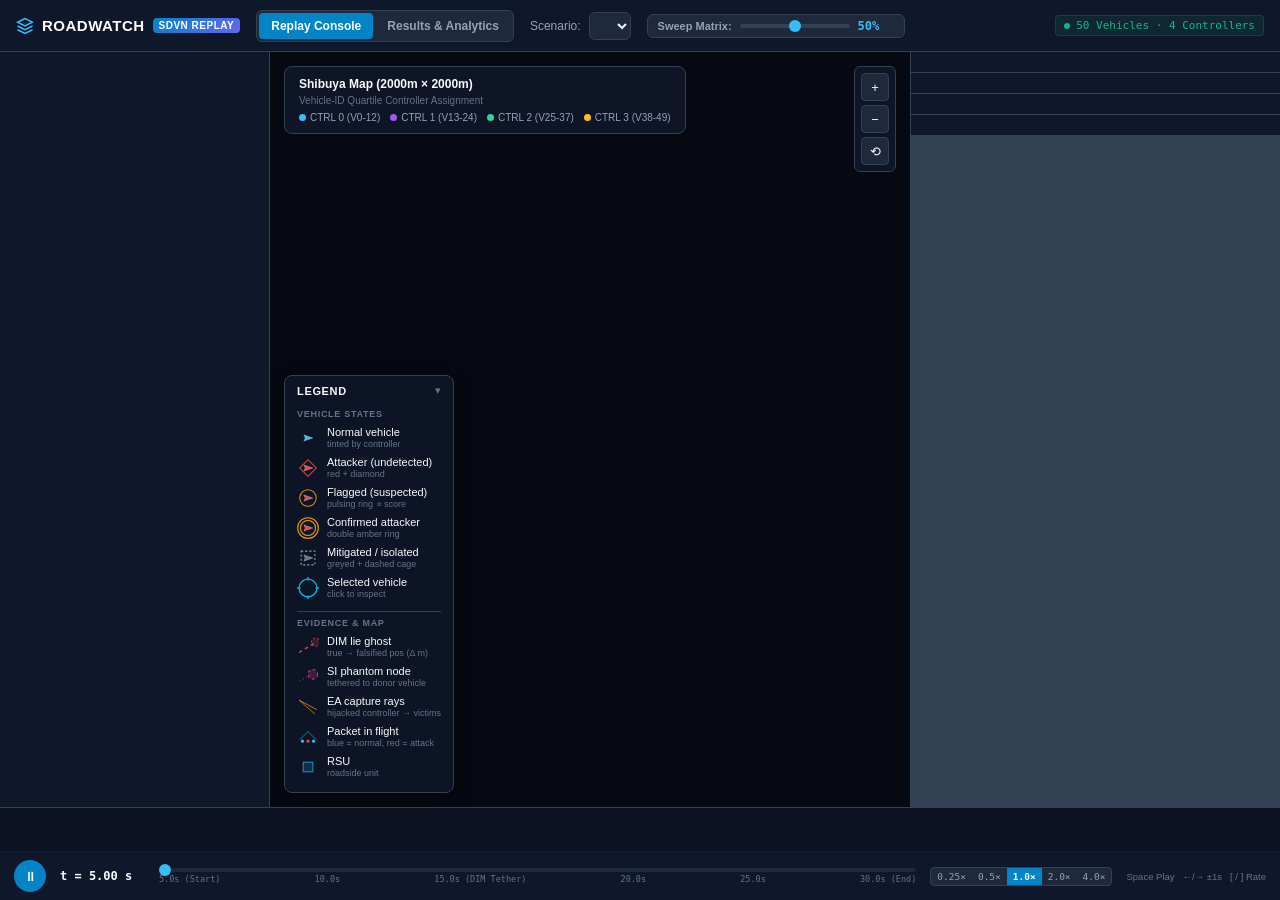
==== roadwatch_standalone.html @ 90767e50 "Initial commit" ====
<!DOCTYPE html>
<html lang="en">
<head>
  <meta charset="UTF-8">
  <meta name="viewport" content="width=device-width, initial-scale=1.0">
  <title>Roadwatch — SDVN Attack & Defense Replay</title>
  <meta name="description" content="Interactive, log-driven replay and results dashboard of the SDVN attack detection and mitigation system across data and control planes.">
  <style>
/* Roadwatch Phase 4 Full Comprehensive Stylesheet */
:root {
  --bg-primary: #070b14;
  --bg-secondary: #0f172a;
  --bg-surface: #1e293b;
  --bg-surface-hover: #334155;
  --border-color: #334155;
  --border-focus: #38bdf8;
  
  --text-primary: #f8fafc;
  --text-secondary: #94a3b8;
  --text-muted: #64748b;
  
  /* Controller Hues */
  --ctrl-0: #38bdf8; /* Sky Blue */
  --ctrl-1: #a855f7; /* Purple */
  --ctrl-2: #34d399; /* Emerald */
  --ctrl-3: #fbbf24; /* Amber */
  
  /* Status Colors */
  --status-benign: #94a3b8;
  --status-undetected: #ef4444; /* Critical Red */
  --status-flagged: #f59e0b;    /* Warning Amber */
  --status-confirmed: #f97316;  /* Orange */
  --status-mitigated: #64748b;  /* Muted Grey */
  --status-selected: #06b6d4;   /* Cyan */
  --status-ghost: #ec4899;      /* Pink Ghost */

  --font-family: 'Inter', -apple-system, BlinkMacSystemFont, 'Segoe UI', Roboto, sans-serif;
  --font-mono: 'JetBrains Mono', 'Fira Code', Consolas, monospace;
}

* {
  box-sizing: border-box;
  margin: 0;
  padding: 0;
}

body {
  background-color: var(--bg-primary);
  color: var(--text-primary);
  font-family: var(--font-family);
  height: 100vh;
  width: 100vw;
  overflow: hidden;
  display: flex;
  flex-direction: column;
}

/* Header & Tabs */
.app-header {
  height: 52px;
  background: var(--bg-secondary);
  border-bottom: 1px solid var(--border-color);
  display: flex;
  align-items: center;
  justify-content: space-between;
  padding: 0 16px;
  z-index: 20;
}

.brand-section {
  display: flex;
  align-items: center;
  gap: 16px;
}

.brand-logo {
  display: flex;
  align-items: center;
  gap: 8px;
  font-weight: 700;
  font-size: 15px;
  letter-spacing: 0.5px;
  color: #fff;
}

.brand-badge {
  background: linear-gradient(135deg, #0284c7, #6366f1);
  font-size: 10px;
  font-weight: 700;
  padding: 2px 6px;
  border-radius: 4px;
  text-transform: uppercase;
}

/* Navigation Tabs (Task 20) */
.nav-tabs {
  display: flex;
  background: var(--bg-surface);
  border: 1px solid var(--border-color);
  border-radius: 6px;
  padding: 2px;
  gap: 2px;
}

.nav-tab {
  background: transparent;
  color: var(--text-secondary);
  border: none;
  padding: 6px 12px;
  font-size: 12px;
  font-weight: 600;
  border-radius: 4px;
  cursor: pointer;
  transition: all 0.15s;
}

.nav-tab:hover {
  color: var(--text-primary);
}

.nav-tab.active {
  background: #0284c7;
  color: #fff;
}

.header-controls {
  display: flex;
  align-items: center;
  gap: 16px;
}

.scenario-picker {
  display: flex;
  align-items: center;
  gap: 8px;
  font-size: 12px;
  color: var(--text-secondary);
}

.select-input {
  background: var(--bg-surface);
  color: var(--text-primary);
  border: 1px solid var(--border-color);
  padding: 5px 10px;
  border-radius: 6px;
  font-size: 12px;
  font-family: inherit;
  outline: none;
  cursor: pointer;
  max-width: 250px;
}

.sweep-control-group {
  display: flex;
  align-items: center;
  gap: 8px;
  background: var(--bg-surface);
  border: 1px solid var(--border-color);
  padding: 4px 10px;
  border-radius: 6px;
}

.sweep-label {
  font-size: 11px;
  font-weight: 600;
  color: var(--text-secondary);
}

.sweep-slider-header {
  -webkit-appearance: none;
  appearance: none;
  width: 110px;
  height: 4px;
  border-radius: 2px;
  background: #334155;
  outline: none;
  cursor: pointer;
}

.sweep-slider-header::-webkit-slider-thumb {
  -webkit-appearance: none;
  appearance: none;
  width: 12px;
  height: 12px;
  border-radius: 50%;
  background: #38bdf8;
  cursor: pointer;
}

.sweep-pct-badge {
  font-family: var(--font-mono);
  font-size: 12px;
  font-weight: 700;
  color: #38bdf8;
  min-width: 36px;
}

.header-status {
  display: flex;
  align-items: center;
  gap: 12px;
}

.status-badge {
  display: inline-flex;
  align-items: center;
  gap: 6px;
  padding: 3px 8px;
  background: rgba(16, 185, 129, 0.1);
  color: #10b981;
  border: 1px solid rgba(16, 185, 129, 0.2);
  border-radius: 4px;
  font-family: var(--font-mono);
  font-size: 11px;
}

/* View Containers */
.view-container {
  flex: 1;
  display: flex;
  flex-direction: column;
  overflow: hidden;
  position: relative;
}

/* 3-Column Main Replay Layout */
.app-body {
  flex: 1;
  display: flex;
  overflow: hidden;
  position: relative;
}

.left-strip {
  width: 270px;
  background: var(--bg-secondary);
  border-right: 1px solid var(--border-color);
  display: flex;
  flex-direction: column;
  overflow-y: auto;
  z-index: 10;
}

.ctrl-lanes-container {
  padding: 10px;
  display: flex;
  flex-direction: column;
  gap: 8px;
}

.ctrl-lane {
  background: rgba(15, 23, 42, 0.6);
  border: 1px solid var(--border-color);
  border-left: 3px solid var(--lane-accent, #38bdf8);
  border-radius: 6px;
  padding: 8px;
  transition: all 0.2s;
}

.ctrl-lane.compromised {
  border-color: rgba(239, 68, 68, 0.5);
  background: rgba(239, 68, 68, 0.08);
  box-shadow: 0 0 12px rgba(239, 68, 68, 0.15);
}

.ctrl-lane-header {
  display: flex;
  justify-content: space-between;
  align-items: center;
  margin-bottom: 6px;
}

.ctrl-name-group {
  display: flex;
  align-items: center;
  gap: 6px;
}

.ctrl-dot {
  width: 8px;
  height: 8px;
  border-radius: 50%;
}

.ctrl-name {
  font-weight: 700;
  font-size: 12px;
  color: #fff;
}

.ctrl-range {
  font-size: 10px;
  color: var(--text-muted);
  font-family: var(--font-mono);
}

.ctrl-state {
  font-size: 9px;
  font-weight: 700;
  padding: 2px 5px;
  border-radius: 3px;
  font-family: var(--font-mono);
}

.ctrl-state.healthy {
  background: rgba(16, 185, 129, 0.15);
  color: #10b981;
}

.ctrl-state.compromised {
  background: rgba(239, 68, 68, 0.2);
  color: #ef4444;
  animation: pulseCompromised 1.5s infinite;
}

@keyframes pulseCompromised {
  0%, 100% { opacity: 1; }
  50% { opacity: 0.6; }
}

.ctrl-metrics-grid {
  display: grid;
  grid-template-columns: repeat(4, 1fr);
  gap: 3px;
  background: rgba(0, 0, 0, 0.25);
  padding: 4px;
  border-radius: 4px;
  margin-bottom: 6px;
}

.metric-cell {
  font-size: 8.5px;
  color: var(--text-muted);
  text-align: center;
  font-family: var(--font-mono);
}

.metric-cell b {
  display: block;
  font-size: 10.5px;
  color: var(--text-primary);
  margin-top: 1px;
}

.ctrl-chips-row {
  display: flex;
  flex-wrap: wrap;
  gap: 3px;
}

.v-chip {
  background: var(--bg-surface);
  color: var(--text-secondary);
  border: 1px solid rgba(255, 255, 255, 0.08);
  font-family: var(--font-mono);
  font-size: 9.5px;
  padding: 2px 4px;
  border-radius: 3px;
  cursor: pointer;
  transition: all 0.15s;
}

.v-chip:hover {
  background: var(--chip-color, #38bdf8);
  color: #000;
  font-weight: 700;
}

.v-chip.selected {
  background: #06b6d4;
  color: #000;
  font-weight: 700;
  box-shadow: 0 0 8px rgba(6, 182, 212, 0.8);
}

.v-chip.attacker {
  border-color: rgba(239, 68, 68, 0.5);
  color: #ef4444;
}

/* Center Map Column */
.center-viewport {
  flex: 1;
  position: relative;
  overflow: hidden;
  background: #060911;
}

#mapCanvas {
  display: block;
  width: 100%;
  height: 100%;
  cursor: grab;
}

#mapCanvas:active {
  cursor: grabbing;
}

/* Drag & Drop Overlay (Task 21) */
.dropzone-overlay {
  position: absolute;
  top: 0; left: 0; right: 0; bottom: 0;
  background: rgba(15, 23, 42, 0.85);
  backdrop-filter: blur(8px);
  display: none;
  align-items: center;
  justify-content: center;
  z-index: 50;
  border: 3px dashed #38bdf8;
}

.dropzone-modal {
  display: flex;
  flex-direction: column;
  align-items: center;
  gap: 12px;
  color: #fff;
  text-align: center;
}

.dropzone-text {
  font-size: 18px;
  font-weight: 700;
}

.dropzone-sub {
  font-size: 12px;
  color: var(--text-secondary);
}

.map-overlay-top-left {
  position: absolute;
  top: 14px; left: 14px;
  background: rgba(15, 23, 42, 0.88);
  backdrop-filter: blur(8px);
  border: 1px solid var(--border-color);
  border-radius: 8px;
  padding: 10px 14px;
  font-size: 11px;
  color: var(--text-secondary);
  pointer-events: none;
  z-index: 5;
  display: flex;
  flex-direction: column;
  gap: 4px;
}

.overlay-title {
  font-weight: 700;
  color: var(--text-primary);
  font-size: 12px;
}

.controller-legend {
  display: flex;
  gap: 10px;
  margin-top: 2px;
}

.legend-item {
  display: flex;
  align-items: center;
  gap: 4px;
  font-size: 10px;
}

.legend-dot {
  width: 7px;
  height: 7px;
  border-radius: 50%;
}

.map-overlay-top-right {
  position: absolute;
  top: 14px; right: 14px;
  background: rgba(15, 23, 42, 0.88);
  backdrop-filter: blur(8px);
  border: 1px solid var(--border-color);
  border-radius: 6px;
  padding: 6px;
  display: flex;
  flex-direction: column;
  gap: 4px;
  z-index: 5;
}

.map-btn {
  background: var(--bg-surface);
  color: var(--text-primary);
  border: 1px solid var(--border-color);
  border-radius: 4px;
  width: 28px;
  height: 28px;
  display: flex;
  align-items: center;
  justify-content: center;
  cursor: pointer;
  font-size: 13px;
}

.map-btn:hover {
  background: var(--bg-surface-hover);
  border-color: var(--border-focus);
}

.vehicle-tooltip {
  position: absolute;
  background: rgba(15, 23, 42, 0.95);
  backdrop-filter: blur(12px);
  border: 1px solid var(--border-color);
  box-shadow: 0 10px 25px -5px rgba(0, 0, 0, 0.5);
  border-radius: 6px;
  padding: 8px 12px;
  font-size: 11px;
  color: var(--text-primary);
  pointer-events: none;
  z-index: 20;
  display: none;
  transform: translate(12px, -50%);
  min-width: 170px;
}

.tooltip-header {
  display: flex;
  justify-content: space-between;
  align-items: center;
  margin-bottom: 4px;
  border-bottom: 1px solid var(--border-color);
  padding-bottom: 3px;
}

.tooltip-title { font-weight: 700; font-size: 12px; }
.tooltip-badge { font-size: 9px; font-weight: 600; padding: 1px 5px; border-radius: 3px; }
.tooltip-row { display: flex; justify-content: space-between; margin-bottom: 2px; color: var(--text-secondary); }
.tooltip-val { font-family: var(--font-mono); color: #fff; font-weight: 500; }

/* Right Column: Inspection Panels */
.right-panels {
  width: 370px;
  background: var(--bg-secondary);
  border-left: 1px solid var(--border-color);
  display: flex;
  flex-direction: column;
  overflow-y: auto;
  gap: 1px;
  background-color: var(--border-color);
  z-index: 10;
}

.panel-card {
  background: var(--bg-secondary);
  padding: 10px 12px;
}

.panel-header {
  display: flex;
  justify-content: space-between;
  align-items: center;
  margin-bottom: 8px;
}

.panel-title {
  font-size: 11px;
  font-weight: 700;
  letter-spacing: 0.5px;
  color: #fff;
  text-transform: uppercase;
}

.panel-subtitle { font-size: 9.5px; color: var(--text-muted); }
.panel-badge { font-size: 9.5px; background: var(--bg-surface); color: var(--text-secondary); padding: 1px 5px; border-radius: 3px; font-family: var(--font-mono); }
.panel-empty-state { display: flex; flex-direction: column; align-items: center; justify-content: center; text-align: center; padding: 16px 10px; color: var(--text-muted); font-size: 10.5px; gap: 6px; }

/* Inspector Details */
.inspector-telemetry { display: grid; grid-template-columns: repeat(2, 1fr); gap: 4px; margin-bottom: 8px; }
.telemetry-item { background: var(--bg-surface); padding: 4px 6px; border-radius: 4px; font-size: 10px; display: flex; justify-content: space-between; color: var(--text-secondary); }
.telemetry-item b { font-family: var(--font-mono); color: var(--text-primary); }

.prob-section { background: var(--bg-surface); padding: 6px; border-radius: 5px; margin-top: 6px; }
.prob-header { display: flex; justify-content: space-between; font-size: 10px; font-weight: 600; margin-bottom: 4px; }
.prob-bars-grid { display: flex; flex-direction: column; gap: 3px; }
.prob-row { display: flex; align-items: center; gap: 5px; font-size: 9.5px; }
.prob-label { width: 95px; color: var(--text-secondary); overflow: hidden; text-overflow: ellipsis; white-space: nowrap; }
.prob-track { flex: 1; height: 5px; background: rgba(0, 0, 0, 0.4); border-radius: 2.5px; overflow: hidden; }
.prob-fill { height: 100%; border-radius: 2.5px; }
.prob-val { width: 34px; text-align: right; font-family: var(--font-mono); color: var(--text-primary); }
.footnote { font-size: 8.5px; color: var(--text-muted); margin-top: 4px; }

.evidence-box.dim-alert { background: rgba(239, 68, 68, 0.1); border: 1px solid rgba(239, 68, 68, 0.3); border-radius: 5px; padding: 6px 8px; margin-bottom: 6px; }
.evidence-title { font-size: 10px; font-weight: 700; color: #ef4444; margin-bottom: 3px; }
.hash-flip-display { font-family: var(--font-mono); font-size: 9.5px; background: rgba(0, 0, 0, 0.4); padding: 4px; border-radius: 3px; margin-bottom: 4px; }
.hash-row { display: flex; gap: 4px; }
.hash-row.orig { color: var(--text-muted); }
.hash-row.new { color: #38bdf8; }
.evidence-chips { display: flex; gap: 3px; flex-wrap: wrap; }
.chip { font-size: 8.5px; padding: 1px 4px; border-radius: 3px; font-family: var(--font-mono); }
.chip.red { background: rgba(239, 68, 68, 0.2); color: #ef4444; }
.chip.amber { background: rgba(245, 158, 11, 0.2); color: #f59e0b; }
.chip.purple { background: rgba(168, 85, 247, 0.2); color: #a855f7; }
.chip.blue { background: rgba(56, 189, 248, 0.2); color: #38bdf8; }

/* Events */
.events-scroll-list { max-height: 120px; overflow-y: auto; display: flex; flex-direction: column; gap: 3px; }
.event-item { display: flex; align-items: center; gap: 5px; font-size: 10px; padding: 3px 5px; background: var(--bg-surface); border-radius: 3px; cursor: pointer; }
.event-item:hover { background: var(--bg-surface-hover); }
.ev-time { font-family: var(--font-mono); font-size: 9px; color: var(--text-muted); min-width: 34px; }
.ev-badge { font-size: 7.5px; font-weight: 700; padding: 1px 3px; border-radius: 2px; font-family: var(--font-mono); }
.ev-badge.detection { background: rgba(245, 158, 11, 0.2); color: #f59e0b; }
.ev-badge.mitigation { background: rgba(56, 189, 248, 0.2); color: #38bdf8; }
.ev-badge.bc_commit { background: rgba(168, 85, 247, 0.2); color: #a855f7; }
.ev-badge.attack_action { background: rgba(239, 68, 68, 0.2); color: #ef4444; }
.ev-badge.packet { background: rgba(100, 116, 139, 0.2); color: #94a3b8; }
.ev-desc { flex: 1; color: var(--text-secondary); overflow: hidden; text-overflow: ellipsis; white-space: nowrap; }

/* DRL */
.drl-status-row { display: grid; grid-template-columns: repeat(3, 1fr); gap: 4px; margin-bottom: 6px; }
.drl-metric-card { background: var(--bg-surface); padding: 4px; border-radius: 3px; text-align: center; }
.drl-card-label { font-size: 8px; color: var(--text-muted); display: block; }
.drl-card-val { font-family: var(--font-mono); font-size: 11px; font-weight: 700; margin-top: 1px; display: block; }
.gate-badge { font-size: 9px; font-weight: 700; padding: 1px 5px; border-radius: 3px; font-family: var(--font-mono); }
.gate-badge.gate-open { background: rgba(16, 185, 129, 0.15); color: #10b981; }
.gate-badge.gate-closed { background: rgba(239, 68, 68, 0.2); color: #ef4444; }
.drl-recent-title { font-size: 9px; color: var(--text-muted); margin-bottom: 3px; }
.drl-actions-list { display: flex; flex-direction: column; gap: 2px; }
.drl-action-row { display: flex; align-items: center; justify-content: space-between; background: var(--bg-surface); padding: 2px 5px; border-radius: 3px; font-size: 9.5px; }
.action-t { font-family: var(--font-mono); color: var(--text-muted); }
.action-name { font-weight: 600; color: #fff; }
.action-target { color: var(--text-secondary); }
.action-reward { font-family: var(--font-mono); color: #10b981; }

/* Ledger */
.pqc-chip { font-size: 9px; background: var(--bg-surface); border: 1px solid rgba(168, 85, 247, 0.4); padding: 1px 5px; border-radius: 3px; font-family: var(--font-mono); color: #c084fc; }
.ledger-table { width: 100%; border-collapse: collapse; font-size: 9.5px; }
.ledger-table th { text-align: left; color: var(--text-muted); padding: 3px 5px; border-bottom: 1px solid var(--border-color); font-weight: 600; }
.ledger-table td { padding: 3px 5px; border-bottom: 1px solid rgba(255, 255, 255, 0.04); color: var(--text-secondary); }

/* Bottom Bar */
.bottom-container { background: var(--bg-secondary); border-top: 1px solid var(--border-color); display: flex; flex-direction: column; z-index: 20; }
.timeline-strip-container { height: 44px; padding: 0 14px; background: rgba(11, 15, 25, 0.5); border-bottom: 1px solid rgba(255, 255, 255, 0.05); position: relative; display: flex; flex-direction: column; justify-content: center; }
.timeline-metrics-header { display: flex; justify-content: space-between; align-items: center; font-size: 8.5px; color: var(--text-muted); margin-bottom: 1px; }
.metric-legend { display: flex; align-items: center; gap: 4px; }
.legend-line { display: inline-block; width: 10px; height: 2px; border-radius: 1px; }
.timeline-svg { width: 100%; height: 28px; display: block; }

.playback-bar { height: 48px; display: flex; align-items: center; padding: 0 14px; gap: 14px; }
.play-btn { width: 32px; height: 32px; border-radius: 50%; background: #0284c7; color: #fff; border: none; display: flex; align-items: center; justify-content: center; cursor: pointer; }
.play-btn:hover { background: #0369a1; }
.time-display { font-family: var(--font-mono); font-size: 12px; font-weight: 700; color: var(--text-primary); min-width: 85px; }
.timeline-container { flex: 1; display: flex; flex-direction: column; gap: 2px; }
.timeline-track { width: 100%; display: flex; align-items: center; }
.timeline-slider { -webkit-appearance: none; appearance: none; width: 100%; height: 4px; border-radius: 2px; background: var(--bg-surface); outline: none; cursor: pointer; }
.timeline-slider::-webkit-slider-thumb { -webkit-appearance: none; appearance: none; width: 12px; height: 12px; border-radius: 50%; background: #38bdf8; cursor: pointer; }
.timeline-ticks { display: flex; justify-content: space-between; font-size: 8.5px; color: var(--text-muted); font-family: var(--font-mono); }
.rate-selector { display: flex; background: var(--bg-surface); border: 1px solid var(--border-color); border-radius: 4px; overflow: hidden; }
.rate-btn { background: transparent; color: var(--text-secondary); border: none; padding: 3px 6px; font-size: 9.5px; font-family: var(--font-mono); cursor: pointer; }
.rate-btn.active { background: #0284c7; color: #fff; font-weight: 700; }
.keyboard-hints { display: flex; gap: 8px; font-size: 9.5px; color: var(--text-muted); }

/* ==========================================================================
   Phase 4: Results Dashboard & Analytics Styles
   ========================================================================== */
.dashboard-scrollable {
  flex: 1;
  overflow-y: auto;
  padding: 20px;
  background: var(--bg-primary);
}

.dashboard-wrapper {
  max-width: 1400px;
  margin: 0 auto;
  display: flex;
  flex-direction: column;
  gap: 16px;
}

.dash-summary-bar {
  /* GUI_SUMMARY_TRIM_2026-08-31: was repeat(4, 1fr) for 4 stat items;
     only Attack Scenario remains, see dashboard.js render()'s comment. */
  display: grid;
  grid-template-columns: minmax(220px, 360px);
  gap: 12px;
}

.dash-summary-item {
  background: var(--bg-secondary);
  border: 1px solid var(--border-color);
  padding: 12px 16px;
  border-radius: 8px;
  display: flex;
  flex-direction: column;
  gap: 4px;
}

.dash-stat-label {
  font-size: 11px;
  color: var(--text-muted);
  text-transform: uppercase;
  font-weight: 600;
}

.dash-stat-val {
  font-family: var(--font-mono);
  font-size: 16px;
  font-weight: 700;
  color: #fff;
}

.dash-card {
  background: var(--bg-secondary);
  border: 1px solid var(--border-color);
  border-radius: 8px;
  padding: 16px 20px;
}

.dash-card-header {
  display: flex;
  justify-content: space-between;
  align-items: flex-start;
  margin-bottom: 14px;
}

.dash-card-title {
  font-size: 14px;
  font-weight: 700;
  color: #fff;
  letter-spacing: 0.3px;
}

.dash-card-subtitle {
  font-size: 11px;
  color: var(--text-secondary);
  margin-top: 2px;
}

.dash-toggle-btn {
  background: var(--bg-surface);
  color: var(--text-primary);
  border: 1px solid var(--border-color);
  border-radius: 4px;
  padding: 5px 10px;
  font-size: 11px;
  cursor: pointer;
}

.dash-toggle-btn:hover {
  background: var(--bg-surface-hover);
}

/* Small Multiples 8-Grid */
.small-multiples-grid {
  display: grid;
  grid-template-columns: repeat(4, 1fr);
  gap: 12px;
}

.small-mult-card {
  background: var(--bg-surface);
  border: 1px solid var(--border-color);
  border-radius: 6px;
  padding: 10px;
}

.sm-header {
  display: flex;
  justify-content: space-between;
  align-items: center;
  margin-bottom: 6px;
}

.sm-title {
  font-size: 11px;
  font-weight: 700;
  color: #fff;
}

.sm-plane-tag {
  font-size: 8.5px;
  padding: 1px 4px;
  border-radius: 3px;
  font-family: var(--font-mono);
  font-weight: 600;
  text-transform: uppercase;
}

.sm-plane-tag.data { background: rgba(56, 189, 248, 0.2); color: #38bdf8; }
.sm-plane-tag.control { background: rgba(168, 85, 247, 0.2); color: #c084fc; }
.sm-plane-tag.both { background: rgba(16, 185, 129, 0.2); color: #34d399; }

/* ATTACK_IMPACT_PANEL_2026-08-31: FIIR_SI's confirmed-flat-by-design note */
.im-note-badge {
  font-size: 8.5px;
  padding: 1px 5px;
  border-radius: 3px;
  font-family: var(--font-mono);
  font-weight: 600;
  background: rgba(148, 163, 184, 0.15);
  color: var(--text-secondary);
  cursor: help;
  white-space: nowrap;
}

.sm-svg {
  width: 100%;
  height: 120px;
  display: block;
}

.dash-two-col {
  display: grid;
  grid-template-columns: 1fr 1fr;
  gap: 16px;
}

/* Latency Budget Stacked Bars */
.latency-chart-container {
  display: flex;
  flex-direction: column;
  gap: 10px;
}

.lat-legend {
  display: flex;
  gap: 14px;
  font-size: 10.5px;
  color: var(--text-secondary);
}

.lat-dot {
  display: inline-block;
  width: 8px;
  height: 8px;
  border-radius: 2px;
}

.lat-bars-list {
  display: flex;
  flex-direction: column;
  gap: 8px;
}

.lat-row {
  display: flex;
  align-items: center;
  gap: 10px;
  font-size: 11px;
}

.lat-label {
  width: 100px;
  color: var(--text-secondary);
  font-family: var(--font-mono);
}

.lat-stacked-track {
  flex: 1;
  display: flex;
  height: 20px;
  background: var(--bg-surface);
  border-radius: 4px;
  overflow: hidden;
}

.lat-seg {
  height: 100%;
  display: flex;
  align-items: center;
  justify-content: center;
  font-size: 9px;
  font-family: var(--font-mono);
  font-weight: 700;
  color: #000;
}

.seg-det { background: #38bdf8; }
.seg-drl { background: #a855f7; color: #fff; }
.seg-bc  { background: #34d399; }

.lat-total {
  width: 60px;
  text-align: right;
  font-family: var(--font-mono);
  font-weight: 700;
  color: #fff;
}

/* Confusion Matrix */
.matrix-scroll {
  overflow-x: auto;
}

.conf-matrix-table {
  width: 100%;
  border-collapse: collapse;
  font-size: 10px;
  font-family: var(--font-mono);
  text-align: center;
}

.conf-matrix-table th {
  padding: 4px 6px;
  color: var(--text-muted);
  font-weight: 600;
  border-bottom: 1px solid var(--border-color);
}

.conf-matrix-table td {
  padding: 5px;
  border: 1px solid rgba(51, 65, 85, 0.4);
}

.conf-caption {
  font-size: 10px;
  color: var(--text-muted);
  margin-top: 8px;
}

/* Scorecard Table */
.scorecard-table {
  width: 100%;
  border-collapse: collapse;
  font-size: 11px;
}

.scorecard-table th {
  text-align: left;
  color: var(--text-muted);
  padding: 8px 10px;
  border-bottom: 1px solid var(--border-color);
  font-weight: 600;
}

.scorecard-table td {
  padding: 8px 10px;
  border-bottom: 1px solid rgba(255, 255, 255, 0.05);
  color: var(--text-secondary);
}

.scorecard-table th.num, .scorecard-table td.num {
  text-align: right;
  font-family: var(--font-mono);
  font-variant-numeric: tabular-nums;
}

/* ── Map Legend (bottom-left overlay) ───────────────────────────────── */
.map-overlay-bottom-left {
  position: absolute;
  bottom: 14px; left: 14px;
  background: rgba(15, 23, 42, 0.9);
  backdrop-filter: blur(8px);
  border: 1px solid var(--border-color);
  border-radius: 8px;
  z-index: 6;
  max-width: 260px;
  overflow: hidden;
  box-shadow: 0 6px 18px rgba(0, 0, 0, 0.35);
}

.legend-toggle {
  width: 100%;
  display: flex;
  align-items: center;
  justify-content: space-between;
  gap: 10px;
  background: transparent;
  border: none;
  color: var(--text-primary);
  padding: 8px 12px;
  cursor: pointer;
  font-family: inherit;
}

.legend-toggle:hover { background: rgba(56, 189, 248, 0.08); }

.legend-toggle-title {
  font-size: 11px;
  font-weight: 700;
  letter-spacing: 0.06em;
  text-transform: uppercase;
}

.legend-toggle-chevron {
  font-size: 11px;
  color: var(--text-muted);
  transition: transform 0.18s ease;
}

.map-overlay-bottom-left.collapsed .legend-body { display: none; }
.map-overlay-bottom-left.collapsed .legend-toggle-chevron { transform: rotate(-90deg); }

.legend-body {
  padding: 2px 12px 10px 12px;
  max-height: 46vh;
  overflow-y: auto;
}

.legend-group-title {
  font-size: 9px;
  font-weight: 700;
  letter-spacing: 0.08em;
  text-transform: uppercase;
  color: var(--text-muted);
  margin: 8px 0 4px 0;
  border-top: 1px solid var(--border-color);
  padding-top: 6px;
}

.legend-body .legend-group-title:first-child {
  border-top: none;
  margin-top: 2px;
  padding-top: 0;
}

.legend-row {
  display: grid;
  grid-template-columns: 22px 1fr;
  align-items: center;
  column-gap: 8px;
  row-gap: 0;
  padding: 3px 0;
}

.legend-glyph {
  width: 22px;
  height: 22px;
  grid-row: span 2;
}

.legend-label {
  font-size: 11px;
  color: var(--text-primary);
  line-height: 1.2;
}

.legend-note {
  font-size: 9px;
  color: var(--text-muted);
  line-height: 1.2;
}

.glyph-pulse {
  transform-origin: 16px 16px;
  animation: legendPulse 1.4s ease-in-out infinite;
}

@keyframes legendPulse {
  0%, 100% { transform: scale(0.86); opacity: 0.65; }
  50%      { transform: scale(1.05); opacity: 1; }
}

@media (prefers-reduced-motion: reduce) {
  .glyph-pulse { animation: none; }
}

/* ── Report Figure Set (dashboard section 2c) ───────────────────────── */
.report-fig-grid {
  display: grid;
  grid-template-columns: repeat(auto-fit, minmax(340px, 1fr));
  gap: 16px;
  padding: 4px 2px 2px;
}

.report-fig {
  margin: 0;
  display: flex;
  flex-direction: column;
  gap: 8px;
  background: var(--bg-surface);
  border: 1px solid var(--border-color);
  border-radius: 8px;
  padding: 10px;
  cursor: zoom-in;
  transition: border-color 0.15s ease, transform 0.15s ease;
}

.report-fig:hover,
.report-fig:focus-visible {
  border-color: #38bdf8;
  transform: translateY(-2px);
  outline: none;
}

.report-fig:focus-visible { box-shadow: 0 0 0 2px rgba(56, 189, 248, 0.5); }

.report-fig-imgwrap {
  position: relative;
  background: #ffffff;      /* the figures are generated on a white canvas */
  border-radius: 5px;
  overflow: hidden;
  line-height: 0;
}

.report-fig-imgwrap img {
  width: 100%;
  height: auto;
  display: block;
}

.report-fig-zoom {
  position: absolute;
  right: 8px; bottom: 8px;
  background: rgba(15, 23, 42, 0.85);
  color: #e2e8f0;
  font-size: 10px;
  letter-spacing: 0.04em;
  padding: 3px 7px;
  border-radius: 4px;
  opacity: 0;
  transition: opacity 0.15s ease;
  line-height: 1.4;
}

.report-fig:hover .report-fig-zoom,
.report-fig:focus-visible .report-fig-zoom { opacity: 1; }

.report-fig figcaption {
  display: flex;
  flex-direction: column;
  gap: 3px;
}

.report-fig-tag {
  font-family: 'JetBrains Mono', monospace;
  font-size: 10px;
  font-weight: 700;
  letter-spacing: 0.06em;
  color: #38bdf8;
}

.report-fig-title {
  font-size: 12px;
  font-weight: 600;
  color: var(--text-primary);
  line-height: 1.35;
}

.report-fig-note {
  font-size: 10.5px;
  color: var(--text-muted);
  line-height: 1.45;
}

.report-fig-overlay {
  position: fixed;
  inset: 0;
  background: rgba(2, 6, 23, 0.94);
  backdrop-filter: blur(4px);
  z-index: 200;
  display: none;
  flex-direction: column;
  align-items: center;
  gap: 12px;
  padding: 18px;
  overflow: auto;
}

.report-fig-overlay.open { display: flex; }

.report-fig-overlay-bar {
  display: flex;
  align-items: center;
  justify-content: space-between;
  gap: 20px;
  width: 100%;
  max-width: 1400px;
  flex: 0 0 auto;
}

.report-fig-overlay-title {
  font-size: 13px;
  font-weight: 600;
  color: var(--text-primary);
}

.report-fig-overlay-close {
  background: var(--bg-surface);
  border: 1px solid var(--border-color);
  color: var(--text-primary);
  border-radius: 6px;
  padding: 6px 12px;
  font-size: 12px;
  font-family: inherit;
  cursor: pointer;
}

.report-fig-overlay-close:hover { border-color: #38bdf8; }

.report-fig-overlay img {
  max-width: 1400px;
  width: 100%;
  height: auto;
  background: #ffffff;
  border-radius: 6px;
}

</style>
</head>
<body>
  <!-- Top App Header -->
  <header class="app-header">
    <div class="brand-section">
      <div class="brand-logo">
        <svg width="18" height="18" viewBox="0 0 24 24" fill="none" stroke="#38bdf8" stroke-width="2">
          <path d="M12 2L2 7l10 5 10-5-10-5zM2 17l10 5 10-5M2 12l10 5 10-5"/>
        </svg>
        <span>ROADWATCH</span>
        <span class="brand-badge">SDVN REPLAY</span>
      </div>

      <!-- Navigation Tabs (Task 20: /results route / tab) -->
      <nav class="nav-tabs" aria-label="Main Navigation">
        <button class="nav-tab active" id="tabReplayBtn" data-target="replay">Replay Console</button>
        <button class="nav-tab" id="tabResultsBtn" data-target="results">Results & Analytics</button>
      </nav>

      <div class="header-controls" id="headerReplayControls">
        <!-- Scenario Picker Dropdown -->
        <div class="scenario-picker">
          <label for="scenarioSelect">Scenario:</label>
          <select id="scenarioSelect" class="select-input" aria-label="Select Simulation Scenario">
            <!-- Populated dynamically by app.js -->
          </select>
        </div>

        <!-- Sweep Slider (Task 19) -->
        <div class="sweep-control-group">
          <span class="sweep-label">Sweep Matrix:</span>
          <input type="range" id="sweepSlider" class="sweep-slider-header" min="0" max="100" step="25" value="50" aria-label="Sweep Matrix Attacker Percentage">
          <span id="sweepPctBadge" class="sweep-pct-badge">50%</span>
        </div>
      </div>
    </div>

    <div class="header-status">
      <div class="status-badge" id="systemStatus">
        <span style="display:inline-block;width:6px;height:6px;border-radius:50%;background:#10b981;"></span>
        <span>50 Vehicles · 4 Controllers</span>
      </div>
    </div>
  </header>

  <!-- View 1: Replay Console (3-Column Layout) -->
  <div id="replayView" class="view-container">
    <div class="app-body">
      <!-- Left Column: Controller Strip (Task 17 / Part D.2) -->
      <aside id="controllerStrip" class="left-strip" aria-label="Controller Domains Strip">
        <!-- Populated dynamically by panels.js -->
      </aside>

      <!-- Center Column: Main Map Canvas Viewport -->
      <main class="center-viewport" id="viewportContainer">
        <canvas id="mapCanvas"></canvas>

        <!-- Drag & Drop Drop-zone Overlay (Task 21) -->
        <div id="dropZoneOverlay" class="dropzone-overlay">
          <div class="dropzone-modal">
            <svg width="48" height="48" viewBox="0 0 24 24" fill="none" stroke="#38bdf8" stroke-width="2">
              <path d="M21 15v4a2 2 0 0 1-2 2H5a2 2 0 0 1-2-2v-4M17 8l-5-5-5 5M12 3v12"/>
            </svg>
            <div class="dropzone-text">Drop Scenario JSON File Here</div>
            <div class="dropzone-sub">Instantly loads telemetry, positions, and events</div>
          </div>
        </div>

        <!-- Top Left Information Overlay -->
        <div class="map-overlay-top-left">
          <div class="overlay-title">Shibuya Map (2000m × 2000m)</div>
          <div style="font-size: 10px; color: var(--text-muted);">
            Vehicle-ID Quartile Controller Assignment
          </div>
          <div class="controller-legend">
            <div class="legend-item"><span class="legend-dot" style="background:var(--ctrl-0);"></span><span>CTRL 0 (V0-12)</span></div>
            <div class="legend-item"><span class="legend-dot" style="background:var(--ctrl-1);"></span><span>CTRL 1 (V13-24)</span></div>
            <div class="legend-item"><span class="legend-dot" style="background:var(--ctrl-2);"></span><span>CTRL 2 (V25-37)</span></div>
            <div class="legend-item"><span class="legend-dot" style="background:var(--ctrl-3);"></span><span>CTRL 3 (V38-49)</span></div>
          </div>
        </div>

        <!-- Top Right Map Navigation Controls -->
        <div class="map-overlay-top-right">
          <button class="map-btn" id="zoomInBtn" title="Zoom In (+)" aria-label="Zoom In">+</button>
          <button class="map-btn" id="zoomOutBtn" title="Zoom Out (-)" aria-label="Zoom Out">−</button>
          <button class="map-btn" id="zoomResetBtn" title="Reset View (R)" aria-label="Reset View">⟲</button>
        </div>

        <!-- Bottom Left: Map Legend (vehicle states, evidence & map symbols) -->
        <div class="map-overlay-bottom-left" id="mapLegend">
          <button class="legend-toggle" id="legendToggleBtn" aria-expanded="true" aria-controls="legendBody" title="Toggle Legend (L)">
            <span class="legend-toggle-title">Legend</span>
            <span class="legend-toggle-chevron" id="legendChevron">▾</span>
          </button>
          <div class="legend-body" id="legendBody">
            <div class="legend-group-title">Vehicle States</div>

            <div class="legend-row">
              <svg class="legend-glyph" viewBox="0 0 32 32" aria-hidden="true">
                <path d="M23 16 L10 11.5 L12 16 L10 20.5 Z" fill="var(--ctrl-0)" stroke="rgba(255,255,255,0.4)"/>
              </svg>
              <span class="legend-label">Normal vehicle</span>
              <span class="legend-note">tinted by controller</span>
            </div>

            <div class="legend-row">
              <svg class="legend-glyph" viewBox="0 0 32 32" aria-hidden="true">
                <path d="M28 16 L16 4 L4 16 L16 28 Z" fill="none" stroke="#ef4444" stroke-width="1.5"/>
                <path d="M23 16 L10 11.5 L12 16 L10 20.5 Z" fill="#ef4444" stroke="rgba(255,255,255,0.4)"/>
              </svg>
              <span class="legend-label">Attacker (undetected)</span>
              <span class="legend-note">red + diamond</span>
            </div>

            <div class="legend-row">
              <svg class="legend-glyph" viewBox="0 0 32 32" aria-hidden="true">
                <circle class="glyph-pulse" cx="16" cy="16" r="12" fill="none" stroke="rgba(245,158,11,0.9)" stroke-width="1.5"/>
                <path d="M23 16 L10 11.5 L12 16 L10 20.5 Z" fill="#ef4444" stroke="rgba(255,255,255,0.4)"/>
              </svg>
              <span class="legend-label">Flagged (suspected)</span>
              <span class="legend-note">pulsing ring ∝ score</span>
            </div>

            <div class="legend-row">
              <svg class="legend-glyph" viewBox="0 0 32 32" aria-hidden="true">
                <circle cx="16" cy="16" r="15" fill="none" stroke="#f59e0b" stroke-width="1.6"/>
                <circle cx="16" cy="16" r="11" fill="none" stroke="#f59e0b" stroke-width="1.6"/>
                <path d="M23 16 L10 11.5 L12 16 L10 20.5 Z" fill="#ef4444" stroke="rgba(255,255,255,0.4)"/>
              </svg>
              <span class="legend-label">Confirmed attacker</span>
              <span class="legend-note">double amber ring</span>
            </div>

            <div class="legend-row">
              <svg class="legend-glyph" viewBox="0 0 32 32" aria-hidden="true">
                <rect x="6" y="6" width="20" height="20" fill="none" stroke="#94a3b8" stroke-width="1.5" stroke-dasharray="3 3"/>
                <path d="M23 16 L10 11.5 L12 16 L10 20.5 Z" fill="#64748b" stroke="rgba(255,255,255,0.4)"/>
              </svg>
              <span class="legend-label">Mitigated / isolated</span>
              <span class="legend-note">greyed + dashed cage</span>
            </div>

            <div class="legend-row">
              <svg class="legend-glyph" viewBox="0 0 32 32" aria-hidden="true">
                <circle cx="16" cy="16" r="13" fill="none" stroke="#06b6d4" stroke-width="2"/>
                <path d="M0 16 H5 M27 16 H32 M16 0 V5 M16 27 V32" stroke="#06b6d4" stroke-width="2"/>
              </svg>
              <span class="legend-label">Selected vehicle</span>
              <span class="legend-note">click to inspect</span>
            </div>

            <div class="legend-group-title">Evidence &amp; Map</div>

            <div class="legend-row">
              <svg class="legend-glyph" viewBox="0 0 32 32" aria-hidden="true">
                <path d="M3 24 L29 8" stroke="#ef4444" stroke-width="2" stroke-dasharray="5 5"/>
                <circle cx="27" cy="9" r="6" fill="rgba(239,68,68,0.2)" stroke="rgba(239,68,68,0.7)" stroke-width="1.5" stroke-dasharray="3 3"/>
              </svg>
              <span class="legend-label">DIM lie ghost</span>
              <span class="legend-note">true → falsified pos (Δ m)</span>
            </div>

            <div class="legend-row">
              <svg class="legend-glyph" viewBox="0 0 32 32" aria-hidden="true">
                <path d="M3 22 L22 12" stroke="rgba(236,72,153,0.5)" stroke-width="1.5" stroke-dasharray="2 4"/>
                <circle cx="23" cy="12" r="7" fill="rgba(236,72,153,0.2)" stroke="rgba(236,72,153,0.8)" stroke-width="1.5" stroke-dasharray="4 4"/>
              </svg>
              <span class="legend-label">SI phantom node</span>
              <span class="legend-note">tethered to donor vehicle</span>
            </div>

            <div class="legend-row">
              <svg class="legend-glyph" viewBox="0 0 32 32" aria-hidden="true">
                <path d="M3 6 L29 20 M3 6 L26 26" stroke="rgba(245,158,11,0.75)" stroke-width="1.4"/>
              </svg>
              <span class="legend-label">EA capture rays</span>
              <span class="legend-note">hijacked controller → victims</span>
            </div>

            <div class="legend-row">
              <svg class="legend-glyph" viewBox="0 0 32 32" aria-hidden="true">
                <path d="M4 20 L16 8 L28 20" stroke="rgba(56,189,248,0.6)" stroke-width="1.4" fill="none"/>
                <circle cx="8" cy="22" r="2.2" fill="#38bdf8"/><circle cx="16" cy="22" r="2.2" fill="#ef4444"/><circle cx="24" cy="22" r="2.2" fill="#38bdf8"/>
              </svg>
              <span class="legend-label">Packet in flight</span>
              <span class="legend-note">blue = normal, red = attack</span>
            </div>

            <div class="legend-row">
              <svg class="legend-glyph" viewBox="0 0 32 32" aria-hidden="true">
                <rect x="9" y="9" width="14" height="14" fill="rgba(56,189,248,0.15)" stroke="rgba(56,189,248,0.7)" stroke-width="1.5"/>
              </svg>
              <span class="legend-label">RSU</span>
              <span class="legend-note">roadside unit</span>
            </div>
          </div>
        </div>

        <!-- Interactive Tooltip -->
        <div id="vehicleTooltip" class="vehicle-tooltip"></div>
      </main>

      <!-- Right Column: Inspector, DRL Mitigation, Event Console, & Fabric Ledger Panels -->
      <aside class="right-panels" aria-label="Telemetry & Inspection Panels">
        <section id="inspectorPanel" class="panel-card" aria-label="Vehicle Inspector"></section>
        <section id="drlPanel" class="panel-card" aria-label="DRL Mitigation Agent"></section>
        <section id="eventConsole" class="panel-card" aria-label="Event Console"></section>
        <section id="ledgerPanel" class="panel-card" aria-label="Blockchain Ledger"></section>
      </aside>
    </div>

    <!-- Bottom Container: Timeline Sparkline Strip & Playback Toolbar -->
    <div class="bottom-container">
      <div id="timelineStrip" class="timeline-strip-container"></div>
      <footer class="playback-bar">
        <button class="play-btn" id="playBtn" title="Play/Pause (Space)" aria-label="Toggle Playback">
          <span id="playIcon">⏸</span>
        </button>
        <div class="time-display" id="timeDisplay">t = 5.00 s</div>
        <div class="timeline-container">
          <div class="timeline-track">
            <input type="range" id="timelineSlider" class="timeline-slider" min="5.0" max="30.0" step="0.05" value="5.0" aria-label="Timeline Scrubber">
          </div>
          <div class="timeline-ticks">
            <span>5.0s (Start)</span>
            <span>10.0s</span>
            <span>15.0s (DIM Tether)</span>
            <span>20.0s</span>
            <span>25.0s</span>
            <span>30.0s (End)</span>
          </div>
        </div>
        <div class="rate-selector">
          <button class="rate-btn" data-rate="0.25">0.25×</button>
          <button class="rate-btn" data-rate="0.5">0.5×</button>
          <button class="rate-btn active" data-rate="1.0">1.0×</button>
          <button class="rate-btn" data-rate="2.0">2.0×</button>
          <button class="rate-btn" data-rate="4.0">4.0×</button>
        </div>
        <div class="keyboard-hints">
          <span><span class="key-badge">Space</span> Play</span>
          <span><span class="key-badge">←/→</span> ±1s</span>
          <span><span class="key-badge">[ / ]</span> Rate</span>
        </div>
      </footer>
    </div>
  </div>

  <!-- View 2: Results & Analytics Dashboard (Task 20 / Part 7) -->
  <div id="resultsView" class="view-container" style="display:none;">
    <div id="dashboardContainer" class="dashboard-scrollable"></div>
  </div>

  <script>
window.ROADWATCH_DATA = {"index":{"generated":"2026-09-01T12:31:32.606406","n_vehicles":50,"controllers":4,"attacks":{"7":{"code":"EA","name":"Eavesdropping","plane":"data"},"8":{"code":"TA","name":"Traffic Analysis","plane":"data"},"9":{"code":"DIM","name":"Data Integrity Manipulation","plane":"data"},"10":{"code":"SI","name":"Sybil Injection","plane":"data"},"11":{"code":"ALL-D","name":"All data-plane","plane":"data"},"12":{"code":"CC-TA","name":"Control-Channel TA","plane":"control"},"13":{"code":"CC-EA","name":"Control-Channel EA","plane":"control"},"14":{"code":"CC-DIM","name":"Control-Channel DIM","plane":"control"},"15":{"code":"CC-SI","name":"Control-Channel Sybil","plane":"control"},"16":{"code":"ALL-C","name":"All control-channel","plane":"control"},"17":{"code":"MIXED","name":"Everything","plane":"both"}},"scenarios":[{"id":"a7_p0","attack":7,"pct":0,"file":"a7_p0.json","t0":5.0,"t1":30.0,"n_attackers":0,"controller_attack":false,"seed":1700,"size_kb":110.5,"ok":true},{"id":"a7_p25","attack":7,"pct":25,"file":"a7_p25.json","t0":5.0,"t1":30.0,"n_attackers":18,"controller_attack":false,"seed":1725,"size_kb":155.5,"ok":true},{"id":"a7_p50","attack":7,"pct":50,"file":"a7_p50.json","t0":5.0,"t1":30.0,"n_attackers":20,"controller_attack":false,"seed":1750,"size_kb":160.1,"ok":true},{"id":"a7_p75","attack":7,"pct":75,"file":"a7_p75.json","t0":5.0,"t1":30.0,"n_attackers":36,"controller_attack":false,"seed":1775,"size_kb":200.0,"ok":true},{"id":"a7_p100","attack":7,"pct":100,"file":"a7_p100.json","t0":5.0,"t1":30.0,"n_attackers":50,"controller_attack":false,"seed":1800,"size_kb":232.8,"ok":true},{"id":"a8_p0","attack":8,"pct":0,"file":"a8_p0.json","t0":5.0,"t1":40.0,"n_attackers":0,"controller_attack":false,"seed":1800,"size_kb":165.8,"ok":true},{"id":"a8_p25","attack":8,"pct":25,"file":"a8_p25.json","t0":5.0,"t1":40.0,"n_attackers":14,"controller_attack":false,"seed":1825,"size_kb":205.5,"ok":true},{"id":"a8_p50","attack":8,"pct":50,"file":"a8_p50.json","t0":5.0,"t1":40.0,"n_attackers":26,"controller_attack":false,"seed":1850,"size_kb":250.7,"ok":true},{"id":"a8_p75","attack":8,"pct":75,"file":"a8_p75.json","t0":5.0,"t1":40.0,"n_attackers":36,"controller_attack":false,"seed":1875,"size_kb":284.6,"ok":true},{"id":"a8_p100","attack":8,"pct":100,"file":"a8_p100.json","t0":5.0,"t1":40.0,"n_attackers":50,"controller_attack":false,"seed":1900,"size_kb":298.7,"ok":true},{"id":"a9_p0","attack":9,"pct":0,"file":"a9_p0.json","t0":5.0,"t1":40.0,"n_attackers":0,"controller_attack":false,"seed":1900,"size_kb":165.7,"ok":true},{"id":"a9_p25","attack":9,"pct":25,"file":"a9_p25.json","t0":5.0,"t1":40.0,"n_attackers":12,"controller_attack":false,"seed":1925,"size_kb":187.0,"ok":true},{"id":"a9_p50","attack":9,"pct":50,"file":"a9_p50.json","t0":5.0,"t1":40.0,"n_attackers":26,"controller_attack":false,"seed":1950,"size_kb":227.6,"ok":true},{"id":"a9_p75","attack":9,"pct":75,"file":"a9_p75.json","t0":5.0,"t1":40.0,"n_attackers":33,"controller_attack":false,"seed":1975,"size_kb":248.8,"ok":true},{"id":"a9_p100","attack":9,"pct":100,"file":"a9_p100.json","t0":5.0,"t1":40.0,"n_attackers":50,"controller_attack":false,"seed":2000,"size_kb":289.2,"ok":true},{"id":"a10_p0","attack":10,"pct":0,"file":"a10_p0.json","t0":5.0,"t1":40.0,"n_attackers":0,"controller_attack":false,"seed":2000,"size_kb":165.8,"ok":true},{"id":"a10_p25","attack":10,"pct":25,"file":"a10_p25.json","t0":5.0,"t1":40.0,"n_attackers":12,"controller_attack":false,"seed":2025,"size_kb":179.1,"ok":true},{"id":"a10_p50","attack":10,"pct":50,"file":"a10_p50.json","t0":5.0,"t1":40.0,"n_attackers":15,"controller_attack":false,"seed":2050,"size_kb":180.8,"ok":true},{"id":"a10_p75","attack":10,"pct":75,"file":"a10_p75.json","t0":5.0,"t1":40.0,"n_attackers":21,"controller_attack":false,"seed":2075,"size_kb":186.7,"ok":true},{"id":"a10_p100","attack":10,"pct":100,"file":"a10_p100.json","t0":5.0,"t1":40.0,"n_attackers":32,"controller_attack":false,"seed":2100,"size_kb":197.7,"ok":true},{"id":"a11_p0","attack":11,"pct":0,"file":"a11_p0.json","t0":5.0,"t1":40.0,"n_attackers":0,"controller_attack":false,"seed":2100,"size_kb":157.7,"ok":true},{"id":"a11_p25","attack":11,"pct":25,"file":"a11_p25.json","t0":5.0,"t1":40.0,"n_attackers":9,"controller_attack":false,"seed":2125,"size_kb":189.3,"ok":true},{"id":"a11_p50","attack":11,"pct":50,"file":"a11_p50.json","t0":5.0,"t1":40.0,"n_attackers":17,"controller_attack":false,"seed":2150,"size_kb":207.5,"ok":true},{"id":"a11_p75","attack":11,"pct":75,"file":"a11_p75.json","t0":5.0,"t1":40.0,"n_attackers":33,"controller_attack":false,"seed":2175,"size_kb":238.3,"ok":true},{"id":"a11_p100","attack":11,"pct":100,"file":"a11_p100.json","t0":5.0,"t1":40.0,"n_attackers":46,"controller_attack":false,"seed":2200,"size_kb":264.7,"ok":true},{"id":"a12_p0","attack":12,"pct":0,"file":"a12_p0.json","t0":5.0,"t1":30.0,"n_attackers":0,"controller_attack":true,"seed":2200,"size_kb":110.5,"ok":true},{"id":"a12_p25","attack":12,"pct":25,"file":"a12_p25.json","t0":5.0,"t1":30.0,"n_attackers":0,"controller_attack":true,"seed":2225,"size_kb":120.7,"ok":true},{"id":"a12_p50","attack":12,"pct":50,"file":"a12_p50.json","t0":5.0,"t1":30.0,"n_attackers":0,"controller_attack":true,"seed":2250,"size_kb":121.6,"ok":true},{"id":"a12_p75","attack":12,"pct":75,"file":"a12_p75.json","t0":5.0,"t1":30.0,"n_attackers":0,"controller_attack":true,"seed":2275,"size_kb":122.1,"ok":true},{"id":"a12_p100","attack":12,"pct":100,"file":"a12_p100.json","t0":5.0,"t1":30.0,"n_attackers":0,"controller_attack":true,"seed":2300,"size_kb":122.1,"ok":true},{"id":"a13_p0","attack":13,"pct":0,"file":"a13_p0.json","t0":5.0,"t1":30.0,"n_attackers":0,"controller_attack":true,"seed":2300,"size_kb":110.5,"ok":true},{"id":"a13_p25","attack":13,"pct":25,"file":"a13_p25.json","t0":5.0,"t1":30.0,"n_attackers":0,"controller_attack":true,"seed":2325,"size_kb":119.1,"ok":true},{"id":"a13_p50","attack":13,"pct":50,"file":"a13_p50.json","t0":5.0,"t1":30.0,"n_attackers":0,"controller_attack":true,"seed":2350,"size_kb":122.5,"ok":true},{"id":"a13_p75","attack":13,"pct":75,"file":"a13_p75.json","t0":5.0,"t1":30.0,"n_attackers":0,"controller_attack":true,"seed":2375,"size_kb":126.2,"ok":true},{"id":"a13_p100","attack":13,"pct":100,"file":"a13_p100.json","t0":5.0,"t1":30.0,"n_attackers":0,"controller_attack":true,"seed":2400,"size_kb":126.2,"ok":true},{"id":"a14_p0","attack":14,"pct":0,"file":"a14_p0.json","t0":5.0,"t1":30.0,"n_attackers":0,"controller_attack":true,"seed":2400,"size_kb":118.6,"ok":true},{"id":"a14_p25","attack":14,"pct":25,"file":"a14_p25.json","t0":5.0,"t1":30.0,"n_attackers":0,"controller_attack":true,"seed":2425,"size_kb":151.4,"ok":true},{"id":"a14_p50","attack":14,"pct":50,"file":"a14_p50.json","t0":5.0,"t1":30.0,"n_attackers":0,"controller_attack":true,"seed":2450,"size_kb":157.3,"ok":true},{"id":"a14_p75","attack":14,"pct":75,"file":"a14_p75.json","t0":5.0,"t1":30.0,"n_attackers":0,"controller_attack":true,"seed":2475,"size_kb":161.5,"ok":true},{"id":"a14_p100","attack":14,"pct":100,"file":"a14_p100.json","t0":5.0,"t1":30.0,"n_attackers":0,"controller_attack":true,"seed":2500,"size_kb":161.5,"ok":true},{"id":"a15_p0","attack":15,"pct":0,"file":"a15_p0.json","t0":5.0,"t1":30.0,"n_attackers":0,"controller_attack":true,"seed":2500,"size_kb":110.5,"ok":true},{"id":"a15_p25","attack":15,"pct":25,"file":"a15_p25.json","t0":5.0,"t1":30.0,"n_attackers":0,"controller_attack":true,"seed":2525,"size_kb":114.6,"ok":true},{"id":"a15_p50","attack":15,"pct":50,"file":"a15_p50.json","t0":5.0,"t1":30.0,"n_attackers":0,"controller_attack":true,"seed":2550,"size_kb":119.7,"ok":true},{"id":"a15_p75","attack":15,"pct":75,"file":"a15_p75.json","t0":5.0,"t1":30.0,"n_attackers":0,"controller_attack":true,"seed":2575,"size_kb":123.2,"ok":true},{"id":"a15_p100","attack":15,"pct":100,"file":"a15_p100.json","t0":5.0,"t1":30.0,"n_attackers":0,"controller_attack":true,"seed":2600,"size_kb":123.2,"ok":true},{"id":"a16_p0","attack":16,"pct":0,"file":"a16_p0.json","t0":5.0,"t1":30.0,"n_attackers":0,"controller_attack":true,"seed":2600,"size_kb":118.6,"ok":true},{"id":"a16_p25","attack":16,"pct":25,"file":"a16_p25.json","t0":5.0,"t1":30.0,"n_attackers":0,"controller_attack":true,"seed":2625,"size_kb":120.9,"ok":true},{"id":"a16_p50","attack":16,"pct":50,"file":"a16_p50.json","t0":5.0,"t1":30.0,"n_attackers":0,"controller_attack":true,"seed":2650,"size_kb":164.8,"ok":true},{"id":"a16_p75","attack":16,"pct":75,"file":"a16_p75.json","t0":5.0,"t1":30.0,"n_attackers":0,"controller_attack":true,"seed":2675,"size_kb":130.6,"ok":true},{"id":"a16_p100","attack":16,"pct":100,"file":"a16_p100.json","t0":5.0,"t1":30.0,"n_attackers":0,"controller_attack":true,"seed":2700,"size_kb":168.0,"ok":true},{"id":"a17_p0","attack":17,"pct":0,"file":"a17_p0.json","t0":5.0,"t1":30.0,"n_attackers":0,"controller_attack":false,"seed":2700,"size_kb":118.6,"ok":true},{"id":"a17_p25","attack":17,"pct":25,"file":"a17_p25.json","t0":5.0,"t1":30.0,"n_attackers":9,"controller_attack":false,"seed":2725,"size_kb":138.9,"ok":true},{"id":"a17_p50","attack":17,"pct":50,"file":"a17_p50.json","t0":5.0,"t1":30.0,"n_attackers":6,"controller_attack":false,"seed":2750,"size_kb":175.8,"ok":true},{"id":"a17_p75","attack":17,"pct":75,"file":"a17_p75.json","t0":5.0,"t1":30.0,"n_attackers":6,"controller_attack":false,"seed":2775,"size_kb":145.0,"ok":true},{"id":"a17_p100","attack":17,"pct":100,"file":"a17_p100.json","t0":5.0,"t1":30.0,"n_attackers":10,"controller_attack":false,"seed":2800,"size_kb":187.7,"ok":true}],"sweep":{"attack":17,"pcts":[0,25,50,75,100]},"grid":{"attacks":[7,8,9,10,11,12,13,14,15,16,17],"pcts":[0,25,50,75,100]}},"sweep":{"pcts":[0,25,50,75,100],"attacks":{"7":{"attack":7,"pcts":[0,25,50,75,100],"mcc":{"TA":[null,null,null,null,null],"EA":[null,0.957,0.9569,0.8915,null],"SI":[null,null,null,null,null],"DIM":[null,null,null,null,null],"CC_TA":[null,null,null,null,null],"CC_EA":[null,null,null,null,null],"CC_SI":[null,null,null,null,null],"CC_DIM":[null,null,null,null,null]},"mcc_bands":{"TA":{"min":[null,null,null,null,null],"max":[null,null,null,null,null],"mean":[null,null,null,null,null]},"EA":{"min":[null,0.957,0.9569,0.8915,null],"max":[null,0.957,0.9569,0.8915,null],"mean":[null,0.957,0.9569,0.8915,null]},"SI":{"min":[null,null,null,null,null],"max":[null,null,null,null,null],"mean":[null,null,null,null,null]},"DIM":{"min":[null,null,null,null,null],"max":[null,null,null,null,null],"mean":[null,null,null,null,null]},"CC_TA":{"min":[null,null,null,null,null],"max":[null,null,null,null,null],"mean":[null,null,null,null,null]},"CC_EA":{"min":[null,null,null,null,null],"max":[null,null,null,null,null],"mean":[null,null,null,null,null]},"CC_SI":{"min":[null,null,null,null,null],"max":[null,null,null,null,null],"mean":[null,null,null,null,null]},"CC_DIM":{"min":[null,null,null,null,null],"max":[null,null,null,null,null],"mean":[null,null,null,null,null]}},"cells":{"TA":[{"tp":0.0,"fp":3.0,"fn":0.0,"tn":1047.0},{"tp":0.0,"fp":0.0,"fn":0.0,"tn":1050.0},{"tp":0.0,"fp":2.0,"fn":0.0,"tn":1048.0},{"tp":0.0,"fp":0.0,"fn":0.0,"tn":1050.0},{"tp":0.0,"fp":2.0,"fn":0.0,"tn":1048.0}],"EA":[{"tp":0.0,"fp":0.0,"fn":0.0,"tn":1050.0},{"tp":357.0,"fp":0.0,"fn":21.0,"tn":672.0},{"tp":398.0,"fp":0.0,"fn":22.0,"tn":630.0},{"tp":705.0,"fp":0.0,"fn":51.0,"tn":294.0},{"tp":889.0,"fp":0.0,"fn":161.0,"tn":0.0}],"SI":[{"tp":0.0,"fp":0.0,"fn":0.0,"tn":1050.0},{"tp":0.0,"fp":0.0,"fn":0.0,"tn":1050.0},{"tp":0.0,"fp":0.0,"fn":0.0,"tn":1050.0},{"tp":0.0,"fp":0.0,"fn":0.0,"tn":1050.0},{"tp":0.0,"fp":0.0,"fn":0.0,"tn":1050.0}],"DIM":[{"tp":0.0,"fp":0.0,"fn":0.0,"tn":1050.0},{"tp":0.0,"fp":0.0,"fn":0.0,"tn":1050.0},{"tp":0.0,"fp":0.0,"fn":0.0,"tn":1050.0},{"tp":0.0,"fp":0.0,"fn":0.0,"tn":1050.0},{"tp":0.0,"fp":0.0,"fn":0.0,"tn":1050.0}],"CC_TA":[{"tp":0.0,"fp":0.0,"fn":0.0,"tn":84.0},{"tp":0.0,"fp":0.0,"fn":0.0,"tn":84.0},{"tp":0.0,"fp":0.0,"fn":0.0,"tn":84.0},{"tp":0.0,"fp":0.0,"fn":0.0,"tn":84.0},{"tp":0.0,"fp":0.0,"fn":0.0,"tn":84.0}],"CC_EA":[{"tp":0.0,"fp":0.0,"fn":0.0,"tn":84.0},{"tp":0.0,"fp":0.0,"fn":0.0,"tn":84.0},{"tp":0.0,"fp":0.0,"fn":0.0,"tn":84.0},{"tp":0.0,"fp":0.0,"fn":0.0,"tn":84.0},{"tp":0.0,"fp":0.0,"fn":0.0,"tn":84.0}],"CC_SI":[{"tp":0.0,"fp":0.0,"fn":0.0,"tn":84.0},{"tp":0.0,"fp":0.0,"fn":0.0,"tn":84.0},{"tp":0.0,"fp":0.0,"fn":0.0,"tn":84.0},{"tp":0.0,"fp":0.0,"fn":0.0,"tn":84.0},{"tp":0.0,"fp":0.0,"fn":0.0,"tn":84.0}],"CC_DIM":[{"tp":0.0,"fp":0.0,"fn":0.0,"tn":84.0},{"tp":0.0,"fp":0.0,"fn":0.0,"tn":84.0},{"tp":0.0,"fp":0.0,"fn":0.0,"tn":84.0},{"tp":0.0,"fp":0.0,"fn":0.0,"tn":84.0},{"tp":0.0,"fp":0.0,"fn":0.0,"tn":84.0}]},"mcc_k9":[0.0,1.0,1.0,0.9597,0.5933],"mcc_k9_band":{"min":[0.0,1.0,1.0,0.9597,0.5933],"max":[0.0,1.0,1.0,0.9597,0.5933]},"pdr":[33.693,32.7217,31.8015,21.875,0.0],"latency":{"detect":[7.64,7.37,8.26,5.15,5.79],"drl":[18.82,22.15,18.22,13.97,16.53],"bc":[653.67,578.37,626.31,538.78,424.18],"dkg":[0.0,0.0,0.0,0.0,0.0],"total":[680.13,607.89,652.79,557.91,446.5]},"success_metrics":{"ifrea":[0.0,3.049,3.964,7.363,5.623],"lieta_m":[0.0,0.0,0.0,0.0,0.0],"fiirsi":[0.0,0.0,0.0,0.0,0.0],"mfrdim":[0.0,0.0,0.0,0.0,0.0],"asl_mean":[0.0,0.0,0.0,0.0,0.0]}},"8":{"attack":8,"pcts":[0,25,50,75,100],"mcc":{"TA":[null,0.9776,0.9633,0.8753,null],"EA":[null,null,null,null,null],"SI":[null,null,null,null,null],"DIM":[null,null,null,null,null],"CC_TA":[null,null,null,null,null],"CC_EA":[null,null,null,null,null],"CC_SI":[null,null,null,null,null],"CC_DIM":[null,null,null,null,null]},"mcc_bands":{"TA":{"min":[null,0.9776,0.9633,0.8753,null],"max":[null,0.9776,0.9633,0.8753,null],"mean":[null,0.9776,0.9633,0.8753,null]},"EA":{"min":[null,null,null,null,null],"max":[null,null,null,null,null],"mean":[null,null,null,null,null]},"SI":{"min":[null,null,null,null,null],"max":[null,null,null,null,null],"mean":[null,null,null,null,null]},"DIM":{"min":[null,null,null,null,null],"max":[null,null,null,null,null],"mean":[null,null,null,null,null]},"CC_TA":{"min":[null,null,null,null,null],"max":[null,null,null,null,null],"mean":[null,null,null,null,null]},"CC_EA":{"min":[null,null,null,null,null],"max":[null,null,null,null,null],"mean":[null,null,null,null,null]},"CC_SI":{"min":[null,null,null,null,null],"max":[null,null,null,null,null],"mean":[null,null,null,null,null]},"CC_DIM":{"min":[null,null,null,null,null],"max":[null,null,null,null,null],"mean":[null,null,null,null,null]}},"cells":{"TA":[{"tp":0.0,"fp":3.0,"fn":0.0,"tn":1547.0},{"tp":420.0,"fp":0.0,"fn":14.0,"tn":1116.0},{"tp":777.0,"fp":0.0,"fn":29.0,"tn":744.0},{"tp":1062.0,"fp":26.0,"fn":54.0,"tn":408.0},{"tp":1172.0,"fp":0.0,"fn":378.0,"tn":0.0}],"EA":[{"tp":0.0,"fp":23.0,"fn":0.0,"tn":1527.0},{"tp":0.0,"fp":0.0,"fn":0.0,"tn":1550.0},{"tp":0.0,"fp":0.0,"fn":0.0,"tn":1550.0},{"tp":0.0,"fp":0.0,"fn":0.0,"tn":1550.0},{"tp":0.0,"fp":0.0,"fn":0.0,"tn":1550.0}],"SI":[{"tp":0.0,"fp":0.0,"fn":0.0,"tn":1550.0},{"tp":0.0,"fp":0.0,"fn":0.0,"tn":1550.0},{"tp":0.0,"fp":0.0,"fn":0.0,"tn":1550.0},{"tp":0.0,"fp":0.0,"fn":0.0,"tn":1550.0},{"tp":0.0,"fp":0.0,"fn":0.0,"tn":1550.0}],"DIM":[{"tp":0.0,"fp":0.0,"fn":0.0,"tn":1550.0},{"tp":0.0,"fp":0.0,"fn":0.0,"tn":1550.0},{"tp":0.0,"fp":0.0,"fn":0.0,"tn":1550.0},{"tp":0.0,"fp":2.0,"fn":0.0,"tn":1548.0},{"tp":0.0,"fp":12.0,"fn":0.0,"tn":1538.0}],"CC_TA":[{"tp":0.0,"fp":0.0,"fn":0.0,"tn":124.0},{"tp":0.0,"fp":0.0,"fn":0.0,"tn":124.0},{"tp":0.0,"fp":0.0,"fn":0.0,"tn":124.0},{"tp":0.0,"fp":0.0,"fn":0.0,"tn":124.0},{"tp":0.0,"fp":0.0,"fn":0.0,"tn":124.0}],"CC_EA":[{"tp":0.0,"fp":0.0,"fn":0.0,"tn":124.0},{"tp":0.0,"fp":0.0,"fn":0.0,"tn":124.0},{"tp":0.0,"fp":0.0,"fn":0.0,"tn":124.0},{"tp":0.0,"fp":0.0,"fn":0.0,"tn":124.0},{"tp":0.0,"fp":0.0,"fn":0.0,"tn":124.0}],"CC_SI":[{"tp":0.0,"fp":0.0,"fn":0.0,"tn":124.0},{"tp":0.0,"fp":0.0,"fn":0.0,"tn":124.0},{"tp":0.0,"fp":0.0,"fn":0.0,"tn":124.0},{"tp":0.0,"fp":0.0,"fn":0.0,"tn":124.0},{"tp":0.0,"fp":0.0,"fn":0.0,"tn":124.0}],"CC_DIM":[{"tp":0.0,"fp":0.0,"fn":0.0,"tn":124.0},{"tp":0.0,"fp":0.0,"fn":0.0,"tn":124.0},{"tp":0.0,"fp":0.0,"fn":0.0,"tn":124.0},{"tp":0.0,"fp":0.0,"fn":0.0,"tn":124.0},{"tp":0.0,"fp":0.0,"fn":0.0,"tn":124.0}]},"mcc_k9":[0.0,0.0,0.0,0.0,0.0],"mcc_k9_band":{"min":[0.0,0.0,0.0,0.0,0.0],"max":[0.0,0.0,0.0,0.0,0.0]},"pdr":[48.2245,31.3927,28.3205,14.6394,5.3362],"latency":{"detect":[6.28,5.54,5.49,3.65,3.0],"drl":[0.0,0.0,0.0,0.0,0.0],"bc":[428.46,457.47,440.8,341.18,292.87],"dkg":[0.0,0.0,0.0,0.0,0.0],"total":[434.74,463.01,446.3,344.83,295.87]},"success_metrics":{"ifrea":[0.0,0.0,0.0,0.0,0.0],"lieta_m":[0.0,17.636,13.389,12.8,11.953],"fiirsi":[0.0,0.0,0.0,0.0,0.0],"mfrdim":[0.0,0.0,0.0,0.0,0.0],"asl_mean":[0.0,0.0,0.0,0.0,0.0]}},"9":{"attack":9,"pcts":[0,25,50,75,100],"mcc":{"TA":[null,null,null,null,null],"EA":[null,null,null,null,null],"SI":[null,null,null,null,null],"DIM":[null,0.9489,0.9397,0.9022,0.8089],"CC_TA":[null,null,null,null,null],"CC_EA":[null,null,null,null,null],"CC_SI":[null,null,null,null,null],"CC_DIM":[null,null,null,null,null]},"mcc_bands":{"TA":{"min":[null,null,null,null,null],"max":[null,null,null,null,null],"mean":[null,null,null,null,null]},"EA":{"min":[null,null,null,null,null],"max":[null,null,null,null,null],"mean":[null,null,null,null,null]},"SI":{"min":[null,null,null,null,null],"max":[null,null,null,null,null],"mean":[null,null,null,null,null]},"DIM":{"min":[null,0.9489,0.9397,0.9022,0.8089],"max":[null,0.9489,0.9397,0.9022,0.8089],"mean":[null,0.9489,0.9397,0.9022,0.8089]},"CC_TA":{"min":[null,null,null,null,null],"max":[null,null,null,null,null],"mean":[null,null,null,null,null]},"CC_EA":{"min":[null,null,null,null,null],"max":[null,null,null,null,null],"mean":[null,null,null,null,null]},"CC_SI":{"min":[null,null,null,null,null],"max":[null,null,null,null,null],"mean":[null,null,null,null,null]},"CC_DIM":{"min":[null,null,null,null,null],"max":[null,null,null,null,null],"mean":[null,null,null,null,null]}},"cells":{"TA":[{"tp":0.0,"fp":3.0,"fn":0.0,"tn":1547.0},{"tp":0.0,"fp":2.0,"fn":0.0,"tn":1548.0},{"tp":0.0,"fp":2.0,"fn":0.0,"tn":1548.0},{"tp":0.0,"fp":0.0,"fn":0.0,"tn":1550.0},{"tp":0.0,"fp":0.0,"fn":0.0,"tn":1550.0}],"EA":[{"tp":0.0,"fp":23.0,"fn":0.0,"tn":1527.0},{"tp":0.0,"fp":0.0,"fn":0.0,"tn":1550.0},{"tp":0.0,"fp":0.0,"fn":0.0,"tn":1550.0},{"tp":0.0,"fp":0.0,"fn":0.0,"tn":1550.0},{"tp":0.0,"fp":0.0,"fn":0.0,"tn":1550.0}],"SI":[{"tp":0.0,"fp":0.0,"fn":0.0,"tn":1550.0},{"tp":0.0,"fp":0.0,"fn":0.0,"tn":1550.0},{"tp":0.0,"fp":0.0,"fn":0.0,"tn":1550.0},{"tp":0.0,"fp":0.0,"fn":0.0,"tn":1550.0},{"tp":0.0,"fp":0.0,"fn":0.0,"tn":1550.0}],"DIM":[{"tp":0.0,"fp":0.0,"fn":0.0,"tn":1550.0},{"tp":253.0,"fp":0.0,"fn":23.0,"tn":1274.0},{"tp":553.0,"fp":0.0,"fn":45.0,"tn":952.0},{"tp":688.0,"fp":7.0,"fn":71.0,"tn":784.0},{"tp":1012.0,"fp":0.0,"fn":138.0,"tn":400.0}],"CC_TA":[{"tp":0.0,"fp":0.0,"fn":0.0,"tn":124.0},{"tp":0.0,"fp":0.0,"fn":0.0,"tn":124.0},{"tp":0.0,"fp":0.0,"fn":0.0,"tn":124.0},{"tp":0.0,"fp":0.0,"fn":0.0,"tn":124.0},{"tp":0.0,"fp":0.0,"fn":0.0,"tn":124.0}],"CC_EA":[{"tp":0.0,"fp":0.0,"fn":0.0,"tn":124.0},{"tp":0.0,"fp":0.0,"fn":0.0,"tn":124.0},{"tp":0.0,"fp":0.0,"fn":0.0,"tn":124.0},{"tp":0.0,"fp":0.0,"fn":0.0,"tn":124.0},{"tp":0.0,"fp":0.0,"fn":0.0,"tn":124.0}],"CC_SI":[{"tp":0.0,"fp":0.0,"fn":0.0,"tn":124.0},{"tp":0.0,"fp":0.0,"fn":0.0,"tn":124.0},{"tp":0.0,"fp":0.0,"fn":0.0,"tn":124.0},{"tp":0.0,"fp":0.0,"fn":0.0,"tn":124.0},{"tp":0.0,"fp":0.0,"fn":0.0,"tn":124.0}],"CC_DIM":[{"tp":0.0,"fp":0.0,"fn":0.0,"tn":124.0},{"tp":0.0,"fp":0.0,"fn":0.0,"tn":124.0},{"tp":0.0,"fp":0.0,"fn":0.0,"tn":124.0},{"tp":0.0,"fp":0.0,"fn":0.0,"tn":124.0},{"tp":0.0,"fp":0.0,"fn":0.0,"tn":124.0}]},"mcc_k9":[0.0,0.0,0.0,0.0,0.0],"mcc_k9_band":{"min":[0.0,0.0,0.0,0.0,0.0],"max":[0.0,0.0,0.0,0.0,0.0]},"pdr":[48.2245,46.9586,45.7547,49.4019,47.5854],"latency":{"detect":[6.77,6.86,6.59,8.63,7.54],"drl":[0.0,0.0,0.0,0.0,0.0],"bc":[427.68,448.85,436.71,380.37,362.07],"dkg":[0.0,0.0,0.0,0.0,0.0],"total":[434.45,455.71,443.31,389.0,369.61]},"success_metrics":{"ifrea":[0.0,0.0,0.0,0.0,0.0],"lieta_m":[0.0,0.0,0.0,0.0,0.0],"fiirsi":[0.0,0.0,0.0,0.0,0.0],"mfrdim":[0.0,0.143,0.237,0.374,0.489],"asl_mean":[0.0,0.0,0.0,0.0,0.0]}},"10":{"attack":10,"pcts":[0,25,50,75,100],"mcc":{"TA":[null,null,null,null,null],"EA":[null,null,null,null,null],"SI":[null,0.6628,0.6222,0.5731,0.5756],"DIM":[null,null,null,null,null],"CC_TA":[null,null,null,null,null],"CC_EA":[null,null,null,null,null],"CC_SI":[null,null,null,null,null],"CC_DIM":[null,null,null,null,null]},"mcc_bands":{"TA":{"min":[null,null,null,null,null],"max":[null,null,null,null,null],"mean":[null,null,null,null,null]},"EA":{"min":[null,null,null,null,null],"max":[null,null,null,null,null],"mean":[null,null,null,null,null]},"SI":{"min":[null,0.6628,0.6222,0.5731,0.5756],"max":[null,0.6628,0.6222,0.5731,0.5756],"mean":[null,0.6628,0.6222,0.5731,0.5756]},"DIM":{"min":[null,null,null,null,null],"max":[null,null,null,null,null],"mean":[null,null,null,null,null]},"CC_TA":{"min":[null,null,null,null,null],"max":[null,null,null,null,null],"mean":[null,null,null,null,null]},"CC_EA":{"min":[null,null,null,null,null],"max":[null,null,null,null,null],"mean":[null,null,null,null,null]},"CC_SI":{"min":[null,null,null,null,null],"max":[null,null,null,null,null],"mean":[null,null,null,null,null]},"CC_DIM":{"min":[null,null,null,null,null],"max":[null,null,null,null,null],"mean":[null,null,null,null,null]}},"cells":{"TA":[{"tp":0.0,"fp":3.0,"fn":0.0,"tn":1547.0},{"tp":0.0,"fp":3.0,"fn":0.0,"tn":1547.0},{"tp":0.0,"fp":3.0,"fn":0.0,"tn":1547.0},{"tp":0.0,"fp":3.0,"fn":0.0,"tn":1547.0},{"tp":0.0,"fp":3.0,"fn":0.0,"tn":1547.0}],"EA":[{"tp":0.0,"fp":23.0,"fn":0.0,"tn":1527.0},{"tp":0.0,"fp":23.0,"fn":0.0,"tn":1527.0},{"tp":0.0,"fp":23.0,"fn":0.0,"tn":1527.0},{"tp":0.0,"fp":23.0,"fn":0.0,"tn":1527.0},{"tp":0.0,"fp":23.0,"fn":0.0,"tn":1527.0}],"SI":[{"tp":0.0,"fp":0.0,"fn":0.0,"tn":1550.0},{"tp":85.0,"fp":46.0,"fn":31.0,"tn":1388.0},{"tp":85.0,"fp":45.0,"fn":45.0,"tn":1375.0},{"tp":116.0,"fp":62.0,"fn":78.0,"tn":1294.0},{"tp":179.0,"fp":96.0,"fn":96.0,"tn":1179.0}],"DIM":[{"tp":0.0,"fp":0.0,"fn":0.0,"tn":1550.0},{"tp":0.0,"fp":0.0,"fn":0.0,"tn":1550.0},{"tp":0.0,"fp":0.0,"fn":0.0,"tn":1550.0},{"tp":0.0,"fp":0.0,"fn":0.0,"tn":1550.0},{"tp":0.0,"fp":0.0,"fn":0.0,"tn":1550.0}],"CC_TA":[{"tp":0.0,"fp":0.0,"fn":0.0,"tn":124.0},{"tp":0.0,"fp":0.0,"fn":0.0,"tn":124.0},{"tp":0.0,"fp":0.0,"fn":0.0,"tn":124.0},{"tp":0.0,"fp":0.0,"fn":0.0,"tn":124.0},{"tp":0.0,"fp":0.0,"fn":0.0,"tn":124.0}],"CC_EA":[{"tp":0.0,"fp":0.0,"fn":0.0,"tn":124.0},{"tp":0.0,"fp":0.0,"fn":0.0,"tn":124.0},{"tp":0.0,"fp":0.0,"fn":0.0,"tn":124.0},{"tp":0.0,"fp":0.0,"fn":0.0,"tn":124.0},{"tp":0.0,"fp":0.0,"fn":0.0,"tn":124.0}],"CC_SI":[{"tp":0.0,"fp":0.0,"fn":0.0,"tn":124.0},{"tp":0.0,"fp":0.0,"fn":0.0,"tn":124.0},{"tp":0.0,"fp":0.0,"fn":0.0,"tn":124.0},{"tp":0.0,"fp":0.0,"fn":0.0,"tn":124.0},{"tp":0.0,"fp":0.0,"fn":0.0,"tn":124.0}],"CC_DIM":[{"tp":0.0,"fp":0.0,"fn":0.0,"tn":124.0},{"tp":0.0,"fp":0.0,"fn":0.0,"tn":124.0},{"tp":0.0,"fp":0.0,"fn":0.0,"tn":124.0},{"tp":0.0,"fp":0.0,"fn":0.0,"tn":124.0},{"tp":0.0,"fp":0.0,"fn":0.0,"tn":124.0}]},"mcc_k9":[0.0,0.0,0.0,0.0,0.0],"mcc_k9_band":{"min":[0.0,0.0,0.0,0.0,0.0],"max":[0.0,0.0,0.0,0.0,0.0]},"pdr":[48.2245,46.2772,45.5899,45.9336,43.8717],"latency":{"detect":[6.62,7.45,7.38,8.18,9.55],"drl":[0.0,0.0,0.0,0.0,0.0],"bc":[428.5,404.75,399.93,388.67,375.88],"dkg":[0.0,0.0,0.0,0.0,0.0],"total":[435.12,412.19,407.31,396.84,385.43]},"success_metrics":{"ifrea":[0.0,0.0,0.0,0.0,0.0],"lieta_m":[0.0,0.0,0.0,0.0,0.0],"fiirsi":[0.0,0.0,0.0,0.0,0.0],"mfrdim":[0.0,0.0,0.0,0.0,0.0],"asl_mean":[0.0,0.0,0.0,0.0,0.0]}},"11":{"attack":11,"pcts":[0,25,50,75,100],"mcc":{"TA":[null,null,0.5451,0.7961,0.7963],"EA":[null,0.9831,0.9824,0.9778,0.9598],"SI":[null,0.7824,0.7702,0.7451,0.7235],"DIM":[null,0.8473,0.8157,0.9159,0.9216],"CC_TA":[null,null,null,null,null],"CC_EA":[null,null,null,null,null],"CC_SI":[null,null,null,null,null],"CC_DIM":[null,null,null,null,null]},"mcc_bands":{"TA":{"min":[null,null,0.5451,0.7961,0.7963],"max":[null,null,0.5451,0.7961,0.7963],"mean":[null,null,0.5451,0.7961,0.7963]},"EA":{"min":[null,0.9831,0.9824,0.9778,0.9598],"max":[null,0.9831,0.9824,0.9778,0.9598],"mean":[null,0.9831,0.9824,0.9778,0.9598]},"SI":{"min":[null,0.7824,0.7702,0.7451,0.7235],"max":[null,0.7824,0.7702,0.7451,0.7235],"mean":[null,0.7824,0.7702,0.7451,0.7235]},"DIM":{"min":[null,0.8473,0.8157,0.9159,0.9216],"max":[null,0.8473,0.8157,0.9159,0.9216],"mean":[null,0.8473,0.8157,0.9159,0.9216]},"CC_TA":{"min":[null,null,null,null,null],"max":[null,null,null,null,null],"mean":[null,null,null,null,null]},"CC_EA":{"min":[null,null,null,null,null],"max":[null,null,null,null,null],"mean":[null,null,null,null,null]},"CC_SI":{"min":[null,null,null,null,null],"max":[null,null,null,null,null],"mean":[null,null,null,null,null]},"CC_DIM":{"min":[null,null,null,null,null],"max":[null,null,null,null,null],"mean":[null,null,null,null,null]}},"cells":{"TA":[{"tp":0.0,"fp":30.0,"fn":0.0,"tn":1520.0},{"tp":0.0,"fp":66.0,"fn":0.0,"tn":1484.0},{"tp":55.0,"fp":44.0,"fn":38.0,"tn":1413.0},{"tp":207.0,"fp":17.0,"fn":72.0,"tn":1254.0},{"tp":294.0,"fp":10.0,"fn":109.0,"tn":1137.0}],"EA":[{"tp":0.0,"fp":0.0,"fn":0.0,"tn":1550.0},{"tp":60.0,"fp":0.0,"fn":2.0,"tn":1488.0},{"tp":120.0,"fp":0.0,"fn":4.0,"tn":1426.0},{"tp":299.0,"fp":0.0,"fn":11.0,"tn":1240.0},{"tp":379.0,"fp":0.0,"fn":24.0,"tn":1147.0}],"SI":[{"tp":0.0,"fp":0.0,"fn":0.0,"tn":1550.0},{"tp":12.0,"fp":6.0,"fn":1.0,"tn":1531.0},{"tp":21.0,"fp":11.0,"fn":2.0,"tn":1516.0},{"tp":43.0,"fp":22.0,"fn":7.0,"tn":1478.0},{"tp":53.0,"fp":28.0,"fn":11.0,"tn":1458.0}],"DIM":[{"tp":0.0,"fp":2.0,"fn":0.0,"tn":1548.0},{"tp":126.0,"fp":29.0,"fn":12.0,"tn":1383.0},{"tp":170.0,"fp":53.0,"fn":14.0,"tn":1313.0},{"tp":168.0,"fp":11.0,"fn":16.0,"tn":1355.0},{"tp":250.0,"fp":9.0,"fn":26.0,"tn":1265.0}],"CC_TA":[{"tp":0.0,"fp":0.0,"fn":0.0,"tn":124.0},{"tp":0.0,"fp":0.0,"fn":0.0,"tn":124.0},{"tp":0.0,"fp":0.0,"fn":0.0,"tn":124.0},{"tp":0.0,"fp":0.0,"fn":0.0,"tn":124.0},{"tp":0.0,"fp":0.0,"fn":0.0,"tn":124.0}],"CC_EA":[{"tp":0.0,"fp":0.0,"fn":0.0,"tn":124.0},{"tp":0.0,"fp":0.0,"fn":0.0,"tn":124.0},{"tp":0.0,"fp":0.0,"fn":0.0,"tn":124.0},{"tp":0.0,"fp":0.0,"fn":0.0,"tn":124.0},{"tp":0.0,"fp":0.0,"fn":0.0,"tn":124.0}],"CC_SI":[{"tp":0.0,"fp":0.0,"fn":0.0,"tn":124.0},{"tp":0.0,"fp":0.0,"fn":0.0,"tn":124.0},{"tp":0.0,"fp":0.0,"fn":0.0,"tn":124.0},{"tp":0.0,"fp":0.0,"fn":0.0,"tn":124.0},{"tp":0.0,"fp":0.0,"fn":0.0,"tn":124.0}],"CC_DIM":[{"tp":0.0,"fp":0.0,"fn":0.0,"tn":124.0},{"tp":0.0,"fp":0.0,"fn":0.0,"tn":124.0},{"tp":0.0,"fp":0.0,"fn":0.0,"tn":124.0},{"tp":0.0,"fp":0.0,"fn":0.0,"tn":124.0},{"tp":0.0,"fp":0.0,"fn":0.0,"tn":124.0}]},"mcc_k9":[0.0,0.0,0.0,0.0,0.0],"mcc_k9_band":{"min":[0.0,0.0,0.0,0.0,0.0],"max":[0.0,0.0,0.0,0.0,0.0]},"pdr":[48.2245,46.894,42.7696,40.7569,33.383],"latency":{"detect":[6.86,6.55,6.45,9.15,5.62],"drl":[0.0,0.0,0.0,0.0,0.0],"bc":[367.01,338.23,352.74,367.68,377.71],"dkg":[0.0,0.0,0.0,0.0,0.0],"total":[373.87,344.78,359.19,376.83,383.33]},"success_metrics":{"ifrea":[0.0,0.139,0.811,1.129,1.128],"lieta_m":[0.0,0.0,41.353,20.367,18.885],"fiirsi":[0.0,0.0,0.0,0.0,0.0],"mfrdim":[0.0,0.06,0.074,0.073,0.103],"asl_mean":[0.0,0.0,9.091,0.0,9.091]}},"12":{"attack":12,"pcts":[0,25,50,75,100],"mcc":{"TA":[null,null,null,null,null],"EA":[null,null,null,null,null],"SI":[null,null,null,null,null],"DIM":[null,null,null,null,null],"CC_TA":[null,0.9045,0.866,0.7746,0.7746],"CC_EA":[null,null,null,null,null],"CC_SI":[null,null,null,null,null],"CC_DIM":[null,null,null,null,null]},"mcc_bands":{"TA":{"min":[null,null,null,null,null],"max":[null,null,null,null,null],"mean":[null,null,null,null,null]},"EA":{"min":[null,null,null,null,null],"max":[null,null,null,null,null],"mean":[null,null,null,null,null]},"SI":{"min":[null,null,null,null,null],"max":[null,null,null,null,null],"mean":[null,null,null,null,null]},"DIM":{"min":[null,null,null,null,null],"max":[null,null,null,null,null],"mean":[null,null,null,null,null]},"CC_TA":{"min":[null,0.9045,0.866,0.7746,0.7746],"max":[null,0.9045,0.866,0.7746,0.7746],"mean":[null,0.9045,0.866,0.7746,0.7746]},"CC_EA":{"min":[null,null,null,null,null],"max":[null,null,null,null,null],"mean":[null,null,null,null,null]},"CC_SI":{"min":[null,null,null,null,null],"max":[null,null,null,null,null],"mean":[null,null,null,null,null]},"CC_DIM":{"min":[null,null,null,null,null],"max":[null,null,null,null,null],"mean":[null,null,null,null,null]}},"cells":{"TA":[{"tp":0.0,"fp":3.0,"fn":0.0,"tn":1047.0},{"tp":0.0,"fp":3.0,"fn":0.0,"tn":1047.0},{"tp":0.0,"fp":3.0,"fn":0.0,"tn":1047.0},{"tp":0.0,"fp":3.0,"fn":0.0,"tn":1047.0},{"tp":0.0,"fp":3.0,"fn":0.0,"tn":1047.0}],"EA":[{"tp":0.0,"fp":0.0,"fn":0.0,"tn":1050.0},{"tp":0.0,"fp":0.0,"fn":0.0,"tn":1050.0},{"tp":0.0,"fp":0.0,"fn":0.0,"tn":1050.0},{"tp":0.0,"fp":0.0,"fn":0.0,"tn":1050.0},{"tp":0.0,"fp":0.0,"fn":0.0,"tn":1050.0}],"SI":[{"tp":0.0,"fp":0.0,"fn":0.0,"tn":1050.0},{"tp":0.0,"fp":0.0,"fn":0.0,"tn":1050.0},{"tp":0.0,"fp":0.0,"fn":0.0,"tn":1050.0},{"tp":0.0,"fp":0.0,"fn":0.0,"tn":1050.0},{"tp":0.0,"fp":0.0,"fn":0.0,"tn":1050.0}],"DIM":[{"tp":0.0,"fp":0.0,"fn":0.0,"tn":1050.0},{"tp":0.0,"fp":0.0,"fn":0.0,"tn":1050.0},{"tp":0.0,"fp":0.0,"fn":0.0,"tn":1050.0},{"tp":0.0,"fp":0.0,"fn":0.0,"tn":1050.0},{"tp":0.0,"fp":0.0,"fn":0.0,"tn":1050.0}],"CC_TA":[{"tp":0.0,"fp":0.0,"fn":0.0,"tn":84.0},{"tp":18.0,"fp":0.0,"fn":3.0,"tn":63.0},{"tp":36.0,"fp":0.0,"fn":6.0,"tn":42.0},{"tp":54.0,"fp":0.0,"fn":9.0,"tn":21.0},{"tp":54.0,"fp":0.0,"fn":9.0,"tn":21.0}],"CC_EA":[{"tp":0.0,"fp":0.0,"fn":0.0,"tn":84.0},{"tp":0.0,"fp":0.0,"fn":0.0,"tn":84.0},{"tp":0.0,"fp":0.0,"fn":0.0,"tn":84.0},{"tp":0.0,"fp":0.0,"fn":0.0,"tn":84.0},{"tp":0.0,"fp":0.0,"fn":0.0,"tn":84.0}],"CC_SI":[{"tp":0.0,"fp":0.0,"fn":0.0,"tn":84.0},{"tp":0.0,"fp":0.0,"fn":0.0,"tn":84.0},{"tp":0.0,"fp":0.0,"fn":0.0,"tn":84.0},{"tp":0.0,"fp":0.0,"fn":0.0,"tn":84.0},{"tp":0.0,"fp":0.0,"fn":0.0,"tn":84.0}],"CC_DIM":[{"tp":0.0,"fp":0.0,"fn":0.0,"tn":84.0},{"tp":0.0,"fp":0.0,"fn":0.0,"tn":84.0},{"tp":0.0,"fp":0.0,"fn":0.0,"tn":84.0},{"tp":0.0,"fp":0.0,"fn":0.0,"tn":84.0},{"tp":0.0,"fp":0.0,"fn":0.0,"tn":84.0}]},"mcc_k9":[0.0,1.0,1.0,1.0,1.0],"mcc_k9_band":{"min":[0.0,1.0,1.0,1.0,1.0],"max":[0.0,1.0,1.0,1.0,1.0]},"pdr":[33.693,33.693,33.693,33.693,33.693],"latency":{"detect":[9.07,12.95,11.92,9.39,9.13],"drl":[25.55,28.88,26.23,27.22,26.55],"bc":[661.57,645.73,644.05,644.22,646.77],"dkg":[0.0,0.0,0.0,0.0,0.0],"total":[696.19,687.56,682.2,680.84,682.46]},"success_metrics":{"ifrea":[0.0,0.0,0.0,0.0,0.0],"lieta_m":[0.0,0.0,0.0,0.0,0.0],"fiirsi":[0.0,0.0,0.0,0.0,0.0],"mfrdim":[0.0,0.0,0.0,0.0,0.0],"asl_mean":[0.0,0.0,0.0,0.0,0.0]}},"13":{"attack":13,"pcts":[0,25,50,75,100],"mcc":{"TA":[null,null,null,null,null],"EA":[null,null,null,null,null],"SI":[null,null,null,null,null],"DIM":[null,null,null,null,null],"CC_TA":[null,null,null,null,null],"CC_EA":[null,0.9045,0.866,0.7746,0.7746],"CC_SI":[null,null,null,null,null],"CC_DIM":[null,null,null,null,null]},"mcc_bands":{"TA":{"min":[null,null,null,null,null],"max":[null,null,null,null,null],"mean":[null,null,null,null,null]},"EA":{"min":[null,null,null,null,null],"max":[null,null,null,null,null],"mean":[null,null,null,null,null]},"SI":{"min":[null,null,null,null,null],"max":[null,null,null,null,null],"mean":[null,null,null,null,null]},"DIM":{"min":[null,null,null,null,null],"max":[null,null,null,null,null],"mean":[null,null,null,null,null]},"CC_TA":{"min":[null,null,null,null,null],"max":[null,null,null,null,null],"mean":[null,null,null,null,null]},"CC_EA":{"min":[null,0.9045,0.866,0.7746,0.7746],"max":[null,0.9045,0.866,0.7746,0.7746],"mean":[null,0.9045,0.866,0.7746,0.7746]},"CC_SI":{"min":[null,null,null,null,null],"max":[null,null,null,null,null],"mean":[null,null,null,null,null]},"CC_DIM":{"min":[null,null,null,null,null],"max":[null,null,null,null,null],"mean":[null,null,null,null,null]}},"cells":{"TA":[{"tp":0.0,"fp":3.0,"fn":0.0,"tn":1047.0},{"tp":0.0,"fp":3.0,"fn":0.0,"tn":1047.0},{"tp":0.0,"fp":3.0,"fn":0.0,"tn":1047.0},{"tp":0.0,"fp":3.0,"fn":0.0,"tn":1047.0},{"tp":0.0,"fp":3.0,"fn":0.0,"tn":1047.0}],"EA":[{"tp":0.0,"fp":0.0,"fn":0.0,"tn":1050.0},{"tp":0.0,"fp":0.0,"fn":0.0,"tn":1050.0},{"tp":0.0,"fp":0.0,"fn":0.0,"tn":1050.0},{"tp":0.0,"fp":0.0,"fn":0.0,"tn":1050.0},{"tp":0.0,"fp":0.0,"fn":0.0,"tn":1050.0}],"SI":[{"tp":0.0,"fp":0.0,"fn":0.0,"tn":1050.0},{"tp":0.0,"fp":0.0,"fn":0.0,"tn":1050.0},{"tp":0.0,"fp":0.0,"fn":0.0,"tn":1050.0},{"tp":0.0,"fp":0.0,"fn":0.0,"tn":1050.0},{"tp":0.0,"fp":0.0,"fn":0.0,"tn":1050.0}],"DIM":[{"tp":0.0,"fp":0.0,"fn":0.0,"tn":1050.0},{"tp":0.0,"fp":0.0,"fn":0.0,"tn":1050.0},{"tp":0.0,"fp":0.0,"fn":0.0,"tn":1050.0},{"tp":0.0,"fp":0.0,"fn":0.0,"tn":1050.0},{"tp":0.0,"fp":0.0,"fn":0.0,"tn":1050.0}],"CC_TA":[{"tp":0.0,"fp":0.0,"fn":0.0,"tn":84.0},{"tp":0.0,"fp":0.0,"fn":0.0,"tn":84.0},{"tp":0.0,"fp":0.0,"fn":0.0,"tn":84.0},{"tp":0.0,"fp":0.0,"fn":0.0,"tn":84.0},{"tp":0.0,"fp":0.0,"fn":0.0,"tn":84.0}],"CC_EA":[{"tp":0.0,"fp":0.0,"fn":0.0,"tn":84.0},{"tp":18.0,"fp":0.0,"fn":3.0,"tn":63.0},{"tp":36.0,"fp":0.0,"fn":6.0,"tn":42.0},{"tp":54.0,"fp":0.0,"fn":9.0,"tn":21.0},{"tp":54.0,"fp":0.0,"fn":9.0,"tn":21.0}],"CC_SI":[{"tp":0.0,"fp":0.0,"fn":0.0,"tn":84.0},{"tp":0.0,"fp":0.0,"fn":0.0,"tn":84.0},{"tp":0.0,"fp":0.0,"fn":0.0,"tn":84.0},{"tp":0.0,"fp":0.0,"fn":0.0,"tn":84.0},{"tp":0.0,"fp":0.0,"fn":0.0,"tn":84.0}],"CC_DIM":[{"tp":0.0,"fp":0.0,"fn":0.0,"tn":84.0},{"tp":0.0,"fp":0.0,"fn":0.0,"tn":84.0},{"tp":0.0,"fp":0.0,"fn":0.0,"tn":84.0},{"tp":0.0,"fp":0.0,"fn":0.0,"tn":84.0},{"tp":0.0,"fp":0.0,"fn":0.0,"tn":84.0}]},"mcc_k9":[0.0,1.0,1.0,1.0,1.0],"mcc_k9_band":{"min":[0.0,1.0,1.0,1.0,1.0],"max":[0.0,1.0,1.0,1.0,1.0]},"pdr":[33.693,33.693,33.693,33.693,33.693],"latency":{"detect":[9.76,10.06,9.49,19.06,9.76],"drl":[25.98,27.49,29.03,25.65,24.36],"bc":[662.41,645.38,644.54,644.98,645.51],"dkg":[0.0,0.0,0.0,0.0,0.0],"total":[698.15,682.93,683.07,689.69,679.63]},"success_metrics":{"ifrea":[0.0,0.0,0.0,0.0,0.0],"lieta_m":[0.0,0.0,0.0,0.0,0.0],"fiirsi":[0.0,0.0,0.0,0.0,0.0],"mfrdim":[0.0,0.0,0.0,0.0,0.0],"asl_mean":[0.0,0.0,0.0,0.0,0.0]}},"14":{"attack":14,"pcts":[0,25,50,75,100],"mcc":{"TA":[null,null,null,null,null],"EA":[null,null,null,null,null],"SI":[null,null,null,null,null],"DIM":[null,null,null,null,null],"CC_TA":[null,null,null,null,null],"CC_EA":[null,null,null,null,null],"CC_SI":[null,null,null,null,null],"CC_DIM":[null,0.6,0.5222,0.3974,0.3974]},"mcc_bands":{"TA":{"min":[null,null,null,null,null],"max":[null,null,null,null,null],"mean":[null,null,null,null,null]},"EA":{"min":[null,null,null,null,null],"max":[null,null,null,null,null],"mean":[null,null,null,null,null]},"SI":{"min":[null,null,null,null,null],"max":[null,null,null,null,null],"mean":[null,null,null,null,null]},"DIM":{"min":[null,null,null,null,null],"max":[null,null,null,null,null],"mean":[null,null,null,null,null]},"CC_TA":{"min":[null,null,null,null,null],"max":[null,null,null,null,null],"mean":[null,null,null,null,null]},"CC_EA":{"min":[null,null,null,null,null],"max":[null,null,null,null,null],"mean":[null,null,null,null,null]},"CC_SI":{"min":[null,null,null,null,null],"max":[null,null,null,null,null],"mean":[null,null,null,null,null]},"CC_DIM":{"min":[null,0.6,0.5222,0.3974,0.3974],"max":[null,0.6,0.5222,0.3974,0.3974],"mean":[null,0.6,0.5222,0.3974,0.3974]}},"cells":{"TA":[{"tp":0.0,"fp":0.0,"fn":0.0,"tn":1050.0},{"tp":0.0,"fp":0.0,"fn":0.0,"tn":1050.0},{"tp":0.0,"fp":0.0,"fn":0.0,"tn":1050.0},{"tp":0.0,"fp":0.0,"fn":0.0,"tn":1050.0},{"tp":0.0,"fp":0.0,"fn":0.0,"tn":1050.0}],"EA":[{"tp":0.0,"fp":0.0,"fn":0.0,"tn":1050.0},{"tp":0.0,"fp":0.0,"fn":0.0,"tn":1050.0},{"tp":0.0,"fp":0.0,"fn":0.0,"tn":1050.0},{"tp":0.0,"fp":0.0,"fn":0.0,"tn":1050.0},{"tp":0.0,"fp":0.0,"fn":0.0,"tn":1050.0}],"SI":[{"tp":0.0,"fp":0.0,"fn":0.0,"tn":1050.0},{"tp":0.0,"fp":0.0,"fn":0.0,"tn":1050.0},{"tp":0.0,"fp":0.0,"fn":0.0,"tn":1050.0},{"tp":0.0,"fp":0.0,"fn":0.0,"tn":1050.0},{"tp":0.0,"fp":0.0,"fn":0.0,"tn":1050.0}],"DIM":[{"tp":0.0,"fp":0.0,"fn":0.0,"tn":1050.0},{"tp":0.0,"fp":0.0,"fn":0.0,"tn":1050.0},{"tp":0.0,"fp":0.0,"fn":0.0,"tn":1050.0},{"tp":0.0,"fp":0.0,"fn":0.0,"tn":1050.0},{"tp":0.0,"fp":0.0,"fn":0.0,"tn":1050.0}],"CC_TA":[{"tp":0.0,"fp":0.0,"fn":0.0,"tn":84.0},{"tp":0.0,"fp":0.0,"fn":0.0,"tn":84.0},{"tp":0.0,"fp":0.0,"fn":0.0,"tn":84.0},{"tp":0.0,"fp":0.0,"fn":0.0,"tn":84.0},{"tp":0.0,"fp":0.0,"fn":0.0,"tn":84.0}],"CC_EA":[{"tp":0.0,"fp":0.0,"fn":0.0,"tn":84.0},{"tp":0.0,"fp":0.0,"fn":0.0,"tn":84.0},{"tp":0.0,"fp":0.0,"fn":0.0,"tn":84.0},{"tp":0.0,"fp":0.0,"fn":0.0,"tn":84.0},{"tp":0.0,"fp":0.0,"fn":0.0,"tn":84.0}],"CC_SI":[{"tp":0.0,"fp":0.0,"fn":0.0,"tn":84.0},{"tp":0.0,"fp":0.0,"fn":0.0,"tn":84.0},{"tp":0.0,"fp":0.0,"fn":0.0,"tn":84.0},{"tp":0.0,"fp":0.0,"fn":0.0,"tn":84.0},{"tp":0.0,"fp":0.0,"fn":0.0,"tn":84.0}],"CC_DIM":[{"tp":0.0,"fp":0.0,"fn":0.0,"tn":84.0},{"tp":9.0,"fp":0.0,"fn":12.0,"tn":63.0},{"tp":18.0,"fp":0.0,"fn":24.0,"tn":42.0},{"tp":27.0,"fp":0.0,"fn":36.0,"tn":21.0},{"tp":27.0,"fp":0.0,"fn":36.0,"tn":21.0}]},"mcc_k9":[0.0,1.0,1.0,1.0,1.0],"mcc_k9_band":{"min":[0.0,1.0,1.0,1.0,1.0],"max":[0.0,1.0,1.0,1.0,1.0]},"pdr":[32.7605,32.7605,32.7605,32.7605,32.7605],"latency":{"detect":[15.62,14.72,8.85,13.06,15.98],"drl":[24.23,26.29,23.56,24.94,23.99],"bc":[672.77,666.37,665.86,665.82,666.23],"dkg":[0.0,0.0,0.0,0.0,0.0],"total":[712.62,707.38,698.26,703.82,706.2]},"success_metrics":{"ifrea":[0.0,0.0,0.0,0.0,0.0],"lieta_m":[0.0,0.0,0.0,0.0,0.0],"fiirsi":[0.0,0.0,0.0,0.0,0.0],"mfrdim":[0.0,0.0,0.0,0.0,0.0],"asl_mean":[0.0,0.0,0.0,0.0,0.0]}},"15":{"attack":15,"pcts":[0,25,50,75,100],"mcc":{"TA":[null,null,null,null,null],"EA":[null,null,null,null,null],"SI":[null,null,null,null,null],"DIM":[null,null,null,null,null],"CC_TA":[null,null,null,null,null],"CC_EA":[null,null,null,null,null],"CC_SI":[null,0.8076,0.7454,0.6202,0.6202],"CC_DIM":[null,null,null,null,null]},"mcc_bands":{"TA":{"min":[null,null,null,null,null],"max":[null,null,null,null,null],"mean":[null,null,null,null,null]},"EA":{"min":[null,null,null,null,null],"max":[null,null,null,null,null],"mean":[null,null,null,null,null]},"SI":{"min":[null,null,null,null,null],"max":[null,null,null,null,null],"mean":[null,null,null,null,null]},"DIM":{"min":[null,null,null,null,null],"max":[null,null,null,null,null],"mean":[null,null,null,null,null]},"CC_TA":{"min":[null,null,null,null,null],"max":[null,null,null,null,null],"mean":[null,null,null,null,null]},"CC_EA":{"min":[null,null,null,null,null],"max":[null,null,null,null,null],"mean":[null,null,null,null,null]},"CC_SI":{"min":[null,0.8076,0.7454,0.6202,0.6202],"max":[null,0.8076,0.7454,0.6202,0.6202],"mean":[null,0.8076,0.7454,0.6202,0.6202]},"CC_DIM":{"min":[null,null,null,null,null],"max":[null,null,null,null,null],"mean":[null,null,null,null,null]}},"cells":{"TA":[{"tp":0.0,"fp":3.0,"fn":0.0,"tn":1047.0},{"tp":0.0,"fp":0.0,"fn":0.0,"tn":1050.0},{"tp":0.0,"fp":0.0,"fn":0.0,"tn":1050.0},{"tp":0.0,"fp":0.0,"fn":0.0,"tn":1050.0},{"tp":0.0,"fp":0.0,"fn":0.0,"tn":1050.0}],"EA":[{"tp":0.0,"fp":0.0,"fn":0.0,"tn":1050.0},{"tp":0.0,"fp":0.0,"fn":0.0,"tn":1050.0},{"tp":0.0,"fp":0.0,"fn":0.0,"tn":1050.0},{"tp":0.0,"fp":0.0,"fn":0.0,"tn":1050.0},{"tp":0.0,"fp":0.0,"fn":0.0,"tn":1050.0}],"SI":[{"tp":0.0,"fp":0.0,"fn":0.0,"tn":1050.0},{"tp":0.0,"fp":0.0,"fn":0.0,"tn":1050.0},{"tp":0.0,"fp":0.0,"fn":0.0,"tn":1050.0},{"tp":0.0,"fp":0.0,"fn":0.0,"tn":1050.0},{"tp":0.0,"fp":0.0,"fn":0.0,"tn":1050.0}],"DIM":[{"tp":0.0,"fp":0.0,"fn":0.0,"tn":1050.0},{"tp":0.0,"fp":0.0,"fn":0.0,"tn":1050.0},{"tp":0.0,"fp":3.0,"fn":0.0,"tn":1047.0},{"tp":0.0,"fp":0.0,"fn":0.0,"tn":1050.0},{"tp":0.0,"fp":0.0,"fn":0.0,"tn":1050.0}],"CC_TA":[{"tp":0.0,"fp":0.0,"fn":0.0,"tn":84.0},{"tp":0.0,"fp":0.0,"fn":0.0,"tn":84.0},{"tp":0.0,"fp":0.0,"fn":0.0,"tn":84.0},{"tp":0.0,"fp":0.0,"fn":0.0,"tn":84.0},{"tp":0.0,"fp":0.0,"fn":0.0,"tn":84.0}],"CC_EA":[{"tp":0.0,"fp":0.0,"fn":0.0,"tn":84.0},{"tp":0.0,"fp":0.0,"fn":0.0,"tn":84.0},{"tp":0.0,"fp":0.0,"fn":0.0,"tn":84.0},{"tp":0.0,"fp":0.0,"fn":0.0,"tn":84.0},{"tp":0.0,"fp":0.0,"fn":0.0,"tn":84.0}],"CC_SI":[{"tp":0.0,"fp":0.0,"fn":0.0,"tn":84.0},{"tp":15.0,"fp":0.0,"fn":6.0,"tn":63.0},{"tp":30.0,"fp":0.0,"fn":12.0,"tn":42.0},{"tp":45.0,"fp":0.0,"fn":18.0,"tn":21.0},{"tp":45.0,"fp":0.0,"fn":18.0,"tn":21.0}],"CC_DIM":[{"tp":0.0,"fp":0.0,"fn":0.0,"tn":84.0},{"tp":0.0,"fp":0.0,"fn":0.0,"tn":84.0},{"tp":0.0,"fp":0.0,"fn":0.0,"tn":84.0},{"tp":0.0,"fp":0.0,"fn":0.0,"tn":84.0},{"tp":0.0,"fp":0.0,"fn":0.0,"tn":84.0}]},"mcc_k9":[0.0,1.0,1.0,1.0,1.0],"mcc_k9_band":{"min":[0.0,1.0,1.0,1.0,1.0],"max":[0.0,1.0,1.0,1.0,1.0]},"pdr":[33.693,31.3747,33.75,35.1415,35.1415],"latency":{"detect":[16.2,15.1,15.84,15.39,8.6],"drl":[29.28,26.03,27.02,27.86,26.8],"bc":[663.25,659.04,647.76,658.74,658.3],"dkg":[0.0,0.0,0.0,0.0,0.0],"total":[708.73,700.17,690.62,702.0,693.7]},"success_metrics":{"ifrea":[0.0,0.0,0.0,0.0,0.0],"lieta_m":[0.0,0.0,0.0,0.0,0.0],"fiirsi":[0.0,0.0,0.0,0.0,0.0],"mfrdim":[0.0,0.0,0.0,0.0,0.0],"asl_mean":[0.0,0.0,0.0,0.0,0.0]}},"16":{"attack":16,"pcts":[0,25,50,75,100],"mcc":{"TA":[null,null,null,null,null],"EA":[null,null,null,null,null],"SI":[null,null,null,null,null],"DIM":[null,null,null,null,null],"CC_TA":[null,null,null,0.9045,0.9045],"CC_EA":[null,0.9045,null,0.9045,0.9045],"CC_SI":[null,null,0.8076,0.8076,null],"CC_DIM":[null,null,0.6,null,0.6]},"mcc_bands":{"TA":{"min":[null,null,null,null,null],"max":[null,null,null,null,null],"mean":[null,null,null,null,null]},"EA":{"min":[null,null,null,null,null],"max":[null,null,null,null,null],"mean":[null,null,null,null,null]},"SI":{"min":[null,null,null,null,null],"max":[null,null,null,null,null],"mean":[null,null,null,null,null]},"DIM":{"min":[null,null,null,null,null],"max":[null,null,null,null,null],"mean":[null,null,null,null,null]},"CC_TA":{"min":[null,null,null,0.9045,0.9045],"max":[null,null,null,0.9045,0.9045],"mean":[null,null,null,0.9045,0.9045]},"CC_EA":{"min":[null,0.9045,null,0.9045,0.9045],"max":[null,0.9045,null,0.9045,0.9045],"mean":[null,0.9045,null,0.9045,0.9045]},"CC_SI":{"min":[null,null,0.8076,0.8076,null],"max":[null,null,0.8076,0.8076,null],"mean":[null,null,0.8076,0.8076,null]},"CC_DIM":{"min":[null,null,0.6,null,0.6],"max":[null,null,0.6,null,0.6],"mean":[null,null,0.6,null,0.6]}},"cells":{"TA":[{"tp":0.0,"fp":0.0,"fn":0.0,"tn":1050.0},{"tp":0.0,"fp":0.0,"fn":0.0,"tn":1050.0},{"tp":0.0,"fp":0.0,"fn":0.0,"tn":1050.0},{"tp":0.0,"fp":1.0,"fn":0.0,"tn":1049.0},{"tp":0.0,"fp":0.0,"fn":0.0,"tn":1050.0}],"EA":[{"tp":0.0,"fp":0.0,"fn":0.0,"tn":1050.0},{"tp":0.0,"fp":0.0,"fn":0.0,"tn":1050.0},{"tp":0.0,"fp":0.0,"fn":0.0,"tn":1050.0},{"tp":0.0,"fp":0.0,"fn":0.0,"tn":1050.0},{"tp":0.0,"fp":0.0,"fn":0.0,"tn":1050.0}],"SI":[{"tp":0.0,"fp":0.0,"fn":0.0,"tn":1050.0},{"tp":0.0,"fp":0.0,"fn":0.0,"tn":1050.0},{"tp":0.0,"fp":0.0,"fn":0.0,"tn":1050.0},{"tp":0.0,"fp":0.0,"fn":0.0,"tn":1050.0},{"tp":0.0,"fp":0.0,"fn":0.0,"tn":1050.0}],"DIM":[{"tp":0.0,"fp":0.0,"fn":0.0,"tn":1050.0},{"tp":0.0,"fp":0.0,"fn":0.0,"tn":1050.0},{"tp":0.0,"fp":0.0,"fn":0.0,"tn":1050.0},{"tp":0.0,"fp":0.0,"fn":0.0,"tn":1050.0},{"tp":0.0,"fp":0.0,"fn":0.0,"tn":1050.0}],"CC_TA":[{"tp":0.0,"fp":0.0,"fn":0.0,"tn":84.0},{"tp":0.0,"fp":0.0,"fn":0.0,"tn":84.0},{"tp":0.0,"fp":0.0,"fn":0.0,"tn":84.0},{"tp":18.0,"fp":0.0,"fn":3.0,"tn":63.0},{"tp":18.0,"fp":0.0,"fn":3.0,"tn":63.0}],"CC_EA":[{"tp":0.0,"fp":0.0,"fn":0.0,"tn":84.0},{"tp":18.0,"fp":0.0,"fn":3.0,"tn":63.0},{"tp":0.0,"fp":0.0,"fn":0.0,"tn":84.0},{"tp":18.0,"fp":0.0,"fn":3.0,"tn":63.0},{"tp":18.0,"fp":0.0,"fn":3.0,"tn":63.0}],"CC_SI":[{"tp":0.0,"fp":0.0,"fn":0.0,"tn":84.0},{"tp":0.0,"fp":0.0,"fn":0.0,"tn":84.0},{"tp":15.0,"fp":0.0,"fn":6.0,"tn":63.0},{"tp":15.0,"fp":0.0,"fn":6.0,"tn":63.0},{"tp":0.0,"fp":0.0,"fn":0.0,"tn":84.0}],"CC_DIM":[{"tp":0.0,"fp":0.0,"fn":0.0,"tn":84.0},{"tp":0.0,"fp":0.0,"fn":0.0,"tn":84.0},{"tp":9.0,"fp":0.0,"fn":12.0,"tn":63.0},{"tp":0.0,"fp":0.0,"fn":0.0,"tn":84.0},{"tp":9.0,"fp":0.0,"fn":12.0,"tn":63.0}]},"mcc_k9":[0.0,1.0,1.0,1.0,1.0],"mcc_k9_band":{"min":[0.0,1.0,1.0,1.0,1.0],"max":[0.0,1.0,1.0,1.0,1.0]},"pdr":[32.7605,32.7605,32.2581,29.5028,32.7605],"latency":{"detect":[8.85,7.3,7.86,16.29,8.63],"drl":[25.71,22.56,22.74,25.16,24.15],"bc":[669.5,651.5,656.95,644.5,652.45],"dkg":[0.0,0.0,0.0,0.0,0.0],"total":[704.06,681.37,687.56,685.94,685.23]},"success_metrics":{"ifrea":[0.0,0.0,0.0,0.0,0.0],"lieta_m":[0.0,0.0,0.0,0.0,0.0],"fiirsi":[0.0,0.0,0.0,0.0,0.0],"mfrdim":[0.0,0.0,0.0,0.0,0.0],"asl_mean":[0.0,0.0,0.0,0.0,0.0]}},"17":{"attack":17,"pcts":[0,25,50,75,100],"mcc":{"TA":[null,0.579,0.4301,0.5227,0.5404],"EA":[null,0.792,0.6607,0.7336,0.6922],"SI":[null,0.4993,null,null,null],"DIM":[null,null,0.6178,null,0.1572],"CC_TA":[null,null,null,0.9045,0.9045],"CC_EA":[null,0.9045,null,0.9045,0.9045],"CC_SI":[null,null,0.8076,0.8076,null],"CC_DIM":[null,null,0.6,null,0.6]},"mcc_bands":{"TA":{"min":[null,0.579,0.4301,0.5227,0.5404],"max":[null,0.579,0.4301,0.5227,0.5404],"mean":[null,0.579,0.4301,0.5227,0.5404]},"EA":{"min":[null,0.792,0.6607,0.7336,0.6922],"max":[null,0.792,0.6607,0.7336,0.6922],"mean":[null,0.792,0.6607,0.7336,0.6922]},"SI":{"min":[null,0.4993,null,null,null],"max":[null,0.4993,null,null,null],"mean":[null,0.4993,null,null,null]},"DIM":{"min":[null,null,0.6178,null,0.1572],"max":[null,null,0.6178,null,0.1572],"mean":[null,null,0.6178,null,0.1572]},"CC_TA":{"min":[null,null,null,0.9045,0.9045],"max":[null,null,null,0.9045,0.9045],"mean":[null,null,null,0.9045,0.9045]},"CC_EA":{"min":[null,0.9045,null,0.9045,0.9045],"max":[null,0.9045,null,0.9045,0.9045],"mean":[null,0.9045,null,0.9045,0.9045]},"CC_SI":{"min":[null,null,0.8076,0.8076,null],"max":[null,null,0.8076,0.8076,null],"mean":[null,null,0.8076,0.8076,null]},"CC_DIM":{"min":[null,null,0.6,null,0.6],"max":[null,null,0.6,null,0.6],"mean":[null,null,0.6,null,0.6]}},"cells":{"TA":[{"tp":0.0,"fp":0.0,"fn":0.0,"tn":1050.0},{"tp":22.0,"fp":0.0,"fn":41.0,"tn":987.0},{"tp":15.0,"fp":3.0,"fn":48.0,"tn":984.0},{"tp":18.0,"fp":0.0,"fn":45.0,"tn":987.0},{"tp":26.0,"fp":0.0,"fn":58.0,"tn":966.0}],"EA":[{"tp":0.0,"fp":0.0,"fn":0.0,"tn":1050.0},{"tp":80.0,"fp":36.0,"fn":4.0,"tn":930.0},{"tp":40.0,"fp":43.0,"fn":2.0,"tn":965.0},{"tp":60.0,"fp":41.0,"fn":3.0,"tn":946.0},{"tp":60.0,"fp":52.0,"fn":3.0,"tn":935.0}],"SI":[{"tp":0.0,"fp":0.0,"fn":0.0,"tn":1050.0},{"tp":1.0,"fp":0.0,"fn":3.0,"tn":1046.0},{"tp":0.0,"fp":0.0,"fn":0.0,"tn":1050.0},{"tp":0.0,"fp":0.0,"fn":0.0,"tn":1050.0},{"tp":0.0,"fp":0.0,"fn":0.0,"tn":1050.0}],"DIM":[{"tp":0.0,"fp":0.0,"fn":0.0,"tn":1050.0},{"tp":0.0,"fp":0.0,"fn":13.0,"tn":1037.0},{"tp":5.0,"fp":0.0,"fn":8.0,"tn":1037.0},{"tp":0.0,"fp":0.0,"fn":0.0,"tn":1050.0},{"tp":1.0,"fp":0.0,"fn":38.0,"tn":1011.0}],"CC_TA":[{"tp":0.0,"fp":0.0,"fn":0.0,"tn":84.0},{"tp":0.0,"fp":0.0,"fn":0.0,"tn":84.0},{"tp":0.0,"fp":0.0,"fn":0.0,"tn":84.0},{"tp":18.0,"fp":0.0,"fn":3.0,"tn":63.0},{"tp":18.0,"fp":0.0,"fn":3.0,"tn":63.0}],"CC_EA":[{"tp":0.0,"fp":0.0,"fn":0.0,"tn":84.0},{"tp":18.0,"fp":0.0,"fn":3.0,"tn":63.0},{"tp":0.0,"fp":0.0,"fn":0.0,"tn":84.0},{"tp":18.0,"fp":0.0,"fn":3.0,"tn":63.0},{"tp":18.0,"fp":0.0,"fn":3.0,"tn":63.0}],"CC_SI":[{"tp":0.0,"fp":0.0,"fn":0.0,"tn":84.0},{"tp":0.0,"fp":0.0,"fn":0.0,"tn":84.0},{"tp":15.0,"fp":0.0,"fn":6.0,"tn":63.0},{"tp":15.0,"fp":0.0,"fn":6.0,"tn":63.0},{"tp":0.0,"fp":0.0,"fn":0.0,"tn":84.0}],"CC_DIM":[{"tp":0.0,"fp":0.0,"fn":0.0,"tn":84.0},{"tp":0.0,"fp":0.0,"fn":0.0,"tn":84.0},{"tp":9.0,"fp":0.0,"fn":12.0,"tn":63.0},{"tp":0.0,"fp":0.0,"fn":0.0,"tn":84.0},{"tp":9.0,"fp":0.0,"fn":12.0,"tn":63.0}]},"mcc_k9":[0.0,0.7716,0.7204,0.8223,0.7277],"mcc_k9_band":{"min":[0.0,0.7716,0.7204,0.8223,0.7277],"max":[0.0,0.7716,0.7204,0.8223,0.7277]},"pdr":[32.7605,37.0595,37.2902,35.1384,35.9906],"latency":{"detect":[16.38,15.82,7.83,7.78,7.95],"drl":[18.92,23.2,24.3,17.67,20.52],"bc":[669.27,637.15,616.79,618.34,613.53],"dkg":[0.0,0.0,0.0,0.0,0.0],"total":[704.57,676.17,648.93,643.78,642.0]},"success_metrics":{"ifrea":[0.0,0.525,0.315,0.315,0.315],"lieta_m":[0.0,41.191,44.856,45.353,49.896],"fiirsi":[0.0,0.0,0.0,0.0,0.0],"mfrdim":[0.0,0.005,0.0,0.0,0.019],"asl_mean":[0.0,0.0,3.03,0.0,0.0]}}},"mcc":{"TA":[null,0.579,0.4301,0.5227,0.5404],"EA":[null,0.792,0.6607,0.7336,0.6922],"SI":[null,0.4993,null,null,null],"DIM":[null,null,0.6178,null,0.1572],"CC_TA":[null,null,null,0.9045,0.9045],"CC_EA":[null,0.9045,null,0.9045,0.9045],"CC_SI":[null,null,0.8076,0.8076,null],"CC_DIM":[null,null,0.6,null,0.6]},"mcc_bands":{"TA":{"min":[null,0.579,0.4301,0.5227,0.5404],"max":[null,0.579,0.4301,0.5227,0.5404],"mean":[null,0.579,0.4301,0.5227,0.5404]},"EA":{"min":[null,0.792,0.6607,0.7336,0.6922],"max":[null,0.792,0.6607,0.7336,0.6922],"mean":[null,0.792,0.6607,0.7336,0.6922]},"SI":{"min":[null,0.4993,null,null,null],"max":[null,0.4993,null,null,null],"mean":[null,0.4993,null,null,null]},"DIM":{"min":[null,null,0.6178,null,0.1572],"max":[null,null,0.6178,null,0.1572],"mean":[null,null,0.6178,null,0.1572]},"CC_TA":{"min":[null,null,null,0.9045,0.9045],"max":[null,null,null,0.9045,0.9045],"mean":[null,null,null,0.9045,0.9045]},"CC_EA":{"min":[null,0.9045,null,0.9045,0.9045],"max":[null,0.9045,null,0.9045,0.9045],"mean":[null,0.9045,null,0.9045,0.9045]},"CC_SI":{"min":[null,null,0.8076,0.8076,null],"max":[null,null,0.8076,0.8076,null],"mean":[null,null,0.8076,0.8076,null]},"CC_DIM":{"min":[null,null,0.6,null,0.6],"max":[null,null,0.6,null,0.6],"mean":[null,null,0.6,null,0.6]}},"cells":{"TA":[{"tp":0.0,"fp":0.0,"fn":0.0,"tn":1050.0},{"tp":22.0,"fp":0.0,"fn":41.0,"tn":987.0},{"tp":15.0,"fp":3.0,"fn":48.0,"tn":984.0},{"tp":18.0,"fp":0.0,"fn":45.0,"tn":987.0},{"tp":26.0,"fp":0.0,"fn":58.0,"tn":966.0}],"EA":[{"tp":0.0,"fp":0.0,"fn":0.0,"tn":1050.0},{"tp":80.0,"fp":36.0,"fn":4.0,"tn":930.0},{"tp":40.0,"fp":43.0,"fn":2.0,"tn":965.0},{"tp":60.0,"fp":41.0,"fn":3.0,"tn":946.0},{"tp":60.0,"fp":52.0,"fn":3.0,"tn":935.0}],"SI":[{"tp":0.0,"fp":0.0,"fn":0.0,"tn":1050.0},{"tp":1.0,"fp":0.0,"fn":3.0,"tn":1046.0},{"tp":0.0,"fp":0.0,"fn":0.0,"tn":1050.0},{"tp":0.0,"fp":0.0,"fn":0.0,"tn":1050.0},{"tp":0.0,"fp":0.0,"fn":0.0,"tn":1050.0}],"DIM":[{"tp":0.0,"fp":0.0,"fn":0.0,"tn":1050.0},{"tp":0.0,"fp":0.0,"fn":13.0,"tn":1037.0},{"tp":5.0,"fp":0.0,"fn":8.0,"tn":1037.0},{"tp":0.0,"fp":0.0,"fn":0.0,"tn":1050.0},{"tp":1.0,"fp":0.0,"fn":38.0,"tn":1011.0}],"CC_TA":[{"tp":0.0,"fp":0.0,"fn":0.0,"tn":84.0},{"tp":0.0,"fp":0.0,"fn":0.0,"tn":84.0},{"tp":0.0,"fp":0.0,"fn":0.0,"tn":84.0},{"tp":18.0,"fp":0.0,"fn":3.0,"tn":63.0},{"tp":18.0,"fp":0.0,"fn":3.0,"tn":63.0}],"CC_EA":[{"tp":0.0,"fp":0.0,"fn":0.0,"tn":84.0},{"tp":18.0,"fp":0.0,"fn":3.0,"tn":63.0},{"tp":0.0,"fp":0.0,"fn":0.0,"tn":84.0},{"tp":18.0,"fp":0.0,"fn":3.0,"tn":63.0},{"tp":18.0,"fp":0.0,"fn":3.0,"tn":63.0}],"CC_SI":[{"tp":0.0,"fp":0.0,"fn":0.0,"tn":84.0},{"tp":0.0,"fp":0.0,"fn":0.0,"tn":84.0},{"tp":15.0,"fp":0.0,"fn":6.0,"tn":63.0},{"tp":15.0,"fp":0.0,"fn":6.0,"tn":63.0},{"tp":0.0,"fp":0.0,"fn":0.0,"tn":84.0}],"CC_DIM":[{"tp":0.0,"fp":0.0,"fn":0.0,"tn":84.0},{"tp":0.0,"fp":0.0,"fn":0.0,"tn":84.0},{"tp":9.0,"fp":0.0,"fn":12.0,"tn":63.0},{"tp":0.0,"fp":0.0,"fn":0.0,"tn":84.0},{"tp":9.0,"fp":0.0,"fn":12.0,"tn":63.0}]},"mcc_k9":[0.0,0.7716,0.7204,0.8223,0.7277],"mcc_k9_band":{"min":[0.0,0.7716,0.7204,0.8223,0.7277],"max":[0.0,0.7716,0.7204,0.8223,0.7277]},"pdr":[32.7605,37.0595,37.2902,35.1384,35.9906],"latency":{"detect":[16.38,15.82,7.83,7.78,7.95],"drl":[18.92,23.2,24.3,17.67,20.52],"bc":[669.27,637.15,616.79,618.34,613.53],"dkg":[0.0,0.0,0.0,0.0,0.0],"total":[704.57,676.17,648.93,643.78,642.0]},"success_metrics":{"ifrea":[0.0,0.525,0.315,0.315,0.315],"lieta_m":[0.0,41.191,44.856,45.353,49.896],"fiirsi":[0.0,0.0,0.0,0.0,0.0],"mfrdim":[0.0,0.005,0.0,0.0,0.019],"asl_mean":[0.0,0.0,3.03,0.0,0.0]},"headline_attack":17},"impactMetrics":{"intensity_pct":60,"plane":"data","attacks":{"EA":{"attack_number":7,"label":"IFR_EA \u2014 Intercepted Flow Ratio","unit":"","source_file":"HELLO_EA_60_ep30022.csv","cycles":[0,1,2,3,4,5,6],"current":[0.0,4.41602,7.20777,7.57589,7.95901,7.81578,8.32646],"average":[0.0,2.20801,3.8746,4.79992,5.43174,5.82908,6.18585],"note":null},"TA":{"attack_number":8,"label":"LIE_TA \u2014 Location Inference Error","unit":"m","source_file":"HELLO_TA_60_ep20007.csv","cycles":[0,1,2,3,4,5,6],"current":[0.0,59.7687,32.6968,43.7432,22.6798,24.3722,24.7401],"average":[0.0,29.8843,30.8218,34.0522,31.7777,30.5434,29.7144],"note":null},"DIM":{"attack_number":9,"label":"MFR_DIM \u2014 Message Falsification Rate","unit":"","source_file":"HELLO_DIM_60_ep1960.csv","cycles":[0,1,2,3,4,5,6,7,8,9],"current":[0.0,0.0,0.0,0.0,0.195941,0.239596,0.25034,0.276451,0.280496,0.306466],"average":[0.0,0.0,0.0,0.0,0.0391882,0.0725895,0.0979824,0.120291,0.138091,0.154929],"note":null},"SI":{"attack_number":10,"label":"FIIR_SI \u2014 Fake Identity Injection Rate","unit":"","source_file":"HELLO_SI_60.csv","cycles":[0,1,2,3,4,5,6],"current":[0.0,0.0,0.0,0.0,0.0,0.0,0.0],"average":[0.0,0.0,0.0,0.0,0.0,0.0,0.0],"note":"FIIR_SI = 0 at every cycle across every SI run in the dataset, at every intensity. This is the blockchain registration check working as designed (DCA.cc:112598-112611, eq 3.49/3.23): a phantom identity index is never present in pqc_blockchain_registered[], so sybil_fake_packets_accepted cannot increment. Not missing data."}}},"overallMccComparison":{"title":"Detection Accuracy (MCC) versus Attack Intensity","generated":"2026-09-01","note":"Proposed-system series is the retrained detector (sigma_iat leak fix + fresh TA training data, see scratch/DCA/train_and_export_gbt_no_sigma_iat.py and train_and_export_gbt_ta_freshdata.py). Baseline series are single-mechanism detectors evaluated over the same attack_matrix runs, for reference only.","target_threshold":0.8,"series":[{"key":"proposed","label":"Proposed system (overall MCC)","color":"#38bdf8","x":[25,50,75,100],"y":[0.845,0.81,0.726,0.659]},{"key":"baseline1","label":"Baseline 1 (Sybil detection)","color":"#34d399","x":[20,40,60,80],"y":[0.074,0.041,0.007,0.047]},{"key":"baseline2","label":"Baseline 2 (Traffic analysis)","color":"#fbbf24","x":[25,50,75,100],"y":[0.0133,0.0157,0.021,0.0344]},{"key":"baseline3","label":"Baseline 3 (DIM detection)","color":"#f97316","x":[20,40,60,80],"y":[0.225,0.07,0.023,0.048]}]},"scenarios":{"a16_p75":{"id":"a16_p75","meta":{"attack":16,"pct":75,"n_vehicles":50,"controllers":4,"t0":5.0,"t1":30.0,"dt":0.2,"seed":2675,"source":"a16_p75"},"controller_of":[0,0,0,0,0,0,0,0,0,0,0,0,0,1,1,1,1,1,1,1,1,1,1,1,1,2,2,2,2,2,2,2,2,2,2,2,2,2,3,3,3,3,3,3,3,3,3,3,3,3],"roles":{},"positions":[[918.48,1006.59,908.33,992.03,905.59,993.7,1123.69,940.92,1065.63,861.19,993.28,834.3,831.97,1026.24,915.34,771.31,1100.03,783.46,810.09,832.5,1248.49,1094.02,995.98,743.36,1225.68,799.81,1303.9,933.32,1292.14,1195.95,684.59,1166.51,764.98,1286.37,1339.65,1159.76,946.05,1388.08,750.79,1321.68,588.42,1029.46,682.81,816.04,554.73,864.01,552.6,966.7,1261.54,1374.57,1399.25,735.14,767.72,1422.02,1235.36,569.68,535.03,775.04,534.53,858.9,1256.66,1480.89,1492.51,770.07,497.44,782.75,1324.76,552.01,578.47,633.17,1540.27,1145.55,1559.2,860.92,1185.02,435.34,458.95,750.72,381.4,1054.37,1468.74,1419.85,411.44,1251.54,1641.03,1057.62,1551.59,1335.65,351.43,1099.86,1661.3,867.14,1156.93,1654.0,364.12,1231.45,1669.92,831.97,494.98,528.85],[918.48,1006.59,908.33,992.03,905.59,993.7,1123.69,940.92,1068.17,862.14,994.95,834.92,831.97,1026.24,910.89,770.05,1100.03,783.46,810.09,832.5,1248.49,1094.02,997.5,743.79,1225.68,799.81,1303.9,933.32,1292.14,1195.95,684.59,1166.51,764.98,1286.37,1339.65,1159.76,946.05,1388.08,750.79,1321.68,588.42,1029.46,683.66,819.02,552.38,863.65,552.6,966.7,1261.54,1374.57,1399.25,735.14,767.72,1422.02,1235.36,569.68,535.03,775.04,536.95,859.42,1256.66,1480.89,1490.93,771.62,497.44,782.75,1324.76,552.01,578.47,633.17,1540.27,1145.55,1559.2,860.92,1185.02,435.34,458.95,750.72,381.4,1054.37,1468.74,1419.85,411.44,1251.54,1641.03,1057.62,1551.59,1335.65,351.43,1099.86,1663.26,865.11,1156.93,1654.0,364.12,1231.45,1669.92,831.97,494.98,528.85],[918.48,1006.59,908.33,992.03,905.59,993.7,1123.69,940.92,1070.58,863.03,996.69,835.57,831.97,1026.24,906.42,768.79,1100.03,783.46,810.09,832.5,1248.49,1094.02,998.91,744.18,1225.68,799.81,1303.9,933.32,1292.14,1195.95,684.59,1166.51,764.98,1286.37,1339.65,1159.76,946.05,1388.08,750.79,1321.68,588.42,1029.46,684.51,822.02,550.04,863.24,552.6,966.7,1261.54,1374.57,1399.25,735.14,767.72,1422.02,1235.36,569.68,535.03,775.04,539.45,859.96,1256.66,1480.89,1489.35,773.16,497.44,782.75,1324.76,552.01,578.47,633.17,1540.27,1145.55,1559.2,860.92,1185.02,435.34,458.95,750.72,381.4,1054.37,1468.74,1419.85,411.44,1251.54,1641.03,1057.62,1551.59,1335.65,351.43,1099.86,1665.22,863.08,1156.93,1654.0,364.12,1231.45,1669.92,831.97,494.98,528.85],[918.48,1006.59,908.33,992.03,905.59,993.7,1123.69,940.92,1072.86,863.88,998.48,836.23,831.97,1026.24,901.92,767.52,1100.03,783.46,810.09,832.5,1248.49,1094.02,1000.2,744.54,1225.68,799.81,1303.9,933.32,1292.14,1195.95,684.59,1166.51,764.98,1286.37,1339.65,1159.76,946.05,1388.08,750.79,1321.68,588.42,1029.46,685.35,825.02,547.72,862.74,552.6,966.7,1261.54,1374.57,1399.25,735.14,767.72,1422.02,1235.36,569.68,535.03,775.04,542.0,860.5,1256.66,1480.89,1487.77,774.7,497.44,782.75,1324.76,552.01,578.47,633.17,1540.27,1145.55,1559.2,860.92,1185.02,435.34,458.95,750.72,381.4,1054.37,1468.74,1419.85,411.44,1251.54,1641.03,1057.62,1551.59,1335.65,351.43,1099.86,1667.18,861.05,1156.93,1654.0,364.12,1231.45,1669.92,831.97,494.98,528.85],[918.48,1006.59,908.33,992.03,905.59,993.7,1123.69,940.92,1075.01,864.68,1000.33,836.92,831.97,1026.24,897.41,766.24,1100.03,783.46,810.09,832.5,1248.49,1094.02,1001.37,744.87,1225.68,799.81,1303.9,933.32,1292.14,1195.95,684.59,1166.51,764.98,1286.37,1339.65,1159.76,946.05,1388.08,750.79,1321.68,588.42,1029.46,686.18,828.01,545.4,862.25,552.6,966.7,1261.54,1374.57,1399.25,735.14,767.72,1422.02,1235.36,569.68,535.03,775.04,544.63,861.06,1256.66,1480.89,1486.19,776.25,497.44,782.75,1324.76,552.01,578.47,633.17,1540.27,1145.55,1559.2,860.92,1185.02,435.34,458.95,750.72,381.4,1054.37,1468.74,1419.85,411.44,1251.54,1641.03,1057.62,1551.59,1335.65,351.43,1099.86,1669.13,859.02,1156.93,1654.0,364.12,1231.45,1669.92,831.97,494.98,528.85],[918.48,1006.59,908.33,992.03,905.59,993.7,1123.69,940.92,1077.02,865.43,1002.27,837.64,831.97,1026.24,892.86,764.96,1100.03,783.46,810.09,832.5,1248.49,1094.02,1002.43,745.16,1225.68,799.81,1303.9,933.32,1292.14,1195.95,684.59,1166.51,764.98,1286.37,1339.65,1159.76,946.05,1388.08,750.79,1321.68,588.42,1029.46,687.02,830.99,543.08,861.75,552.6,966.7,1261.54,1374.57,1399.25,735.14,767.72,1422.02,1235.36,569.68,535.03,775.04,547.32,861.64,1256.66,1480.89,1484.62,777.79,497.44,782.75,1324.76,552.01,578.47,633.17,1540.27,1145.55,1559.2,860.92,1185.02,435.34,458.95,750.72,381.4,1054.37,1468.74,1419.85,411.44,1251.54,1641.03,1057.62,1551.59,1335.65,351.43,1099.86,1671.09,856.99,1156.93,1654.0,364.12,1231.45,1669.92,831.97,494.98,528.85],[918.48,1006.59,909.63,993.9,905.59,993.7,1123.69,940.92,1078.91,866.13,1004.28,838.39,831.97,1026.24,888.29,763.66,1100.03,783.46,810.09,832.5,1248.49,1094.02,1003.41,745.44,1225.68,799.81,1303.9,933.32,1292.14,1195.95,684.59,1166.51,764.98,1286.37,1339.65,1159.76,946.05,1388.08,750.79,1321.68,588.42,1029.46,687.86,833.99,540.75,861.26,552.6,966.7,1261.54,1374.57,1399.25,735.14,767.72,1422.02,1235.36,569.68,535.03,775.04,550.07,862.23,1256.66,1480.89,1483.04,779.33,497.44,782.75,1324.76,552.01,578.47,633.17,1540.27,1145.55,1559.2,860.92,1185.02,435.34,458.95,750.72,381.4,1054.37,1468.74,1419.85,411.44,1251.54,1641.03,1057.62,1551.59,1335.65,351.43,1099.86,1673.05,854.96,1156.93,1654.0,364.12,1231.45,1669.92,831.97,494.98,528.85],[918.48,1006.59,910.93,995.77,905.59,993.7,1123.69,940.92,1080.75,866.61,1006.36,839.16,831.97,1026.24,883.7,762.36,1100.03,783.46,810.09,832.5,1248.49,1094.02,1004.42,745.72,1225.68,799.81,1303.9,933.32,1292.14,1195.95,684.59,1166.51,764.98,1286.37,1339.65,1159.76,946.05,1388.08,750.79,1321.68,588.42,1029.46,688.7,836.98,538.43,860.76,552.6,966.7,1261.54,1374.57,1399.25,735.14,767.72,1422.02,1235.36,569.68,535.03,775.04,552.91,862.72,1256.66,1480.89,1481.46,780.87,497.44,782.75,1324.76,552.01,578.47,633.17,1540.27,1145.55,1559.2,860.92,1185.02,435.34,458.95,750.72,381.4,1054.37,1468.74,1419.85,411.44,1251.54,1641.03,1057.62,1551.59,1335.65,351.43,1099.86,1675.01,852.93,1156.93,1654.0,364.12,1231.45,1669.92,831.97,494.98,528.85],[918.48,1006.59,912.23,997.64,905.59,993.7,1123.69,940.92,1082.6,866.49,1008.51,839.96,831.97,1026.24,879.08,761.06,1100.03,783.46,810.09,832.5,1248.49,1094.02,1005.46,746.01,1225.68,799.81,1303.9,933.32,1292.14,1195.95,684.59,1166.51,764.98,1286.37,1339.65,1159.76,946.05,1388.08,750.79,1321.68,588.42,1029.46,689.6,839.95,536.11,860.26,552.6,966.7,1261.54,1374.57,1399.25,735.14,767.72,1422.02,1235.36,569.68,535.03,775.04,555.8,863.17,1256.66,1480.89,1479.88,782.41,497.44,782.75,1324.76,552.01,578.47,633.17,1540.27,1145.55,1559.2,860.92,1185.02,435.34,458.95,750.72,381.4,1054.37,1468.74,1419.85,411.44,1251.54,1641.03,1057.62,1551.59,1335.65,351.43,1099.86,1676.97,850.9,1156.93,1654.0,364.12,1231.45,1669.92,831.97,494.98,528.85],[918.48,1006.59,913.52,999.51,905.59,993.7,1123.69,940.92,1084.29,865.63,1010.72,840.79,831.97,1026.24,874.45,759.75,1100.03,783.46,810.09,832.5,1248.49,1094.02,1006.53,746.31,1225.68,799.81,1303.9,933.32,1292.14,1195.95,684.59,1166.51,764.98,1286.37,1339.65,1159.76,946.05,1388.08,750.79,1321.68,588.42,1029.46,690.59,842.89,533.79,859.77,552.6,966.7,1261.54,1374.57,1399.25,735.14,767.72,1422.02,1235.36,569.68,535.03,775.04,558.69,863.61,1256.66,1480.89,1478.31,783.95,497.44,782.75,1324.76,552.01,578.47,633.17,1540.27,1145.55,1559.2,860.92,1185.02,435.34,458.95,750.72,381.4,1054.37,1468.74,1419.85,411.44,1251.54,1641.03,1057.62,1551.59,1335.65,351.43,1099.86,1678.92,848.88,1156.93,1654.0,364.12,1231.45,1669.92,831.97,494.98,528.85],[918.48,1006.59,914.83,1001.39,905.59,993.7,1123.69,940.92,1085.99,864.78,1013.01,841.64,831.97,1026.24,869.79,758.43,1100.03,783.46,810.09,832.5,1248.49,1094.02,1007.58,746.73,1225.68,799.81,1303.9,933.32,1292.14,1195.95,684.59,1166.51,764.98,1286.37,1339.65,1159.76,946.05,1388.08,750.79,1321.68,588.42,1029.46,691.89,845.7,531.46,859.27,552.6,966.7,1261.54,1374.57,1399.25,735.14,767.72,1422.02,1235.36,569.68,535.03,775.04,561.59,864.06,1256.66,1480.89,1476.73,785.49,497.44,782.75,1324.76,552.01,578.47,633.17,1540.27,1145.55,1559.2,860.92,1185.02,435.34,458.95,750.72,381.4,1054.37,1468.74,1419.85,411.44,1251.54,1641.03,1057.62,1551.59,1335.65,351.43,1099.86,1680.8,846.94,1156.93,1654.0,364.12,1231.45,1670.05,832.13,494.98,528.85],[918.48,1006.59,916.13,1003.26,905.59,993.7,1123.69,940.92,1087.83,864.24,1015.37,842.51,831.97,1026.24,865.11,757.11,1100.03,783.46,810.09,832.5,1248.49,1094.02,1008.65,747.22,1225.68,799.81,1303.9,933.32,1292.14,1195.95,684.59,1166.51,764.98,1286.37,1339.65,1159.76,946.05,1388.08,750.79,1321.68,588.42,1029.46,693.33,848.47,529.14,858.78,552.6,966.7,1261.54,1374.57,1399.25,735.14,767.72,1422.02,1235.36,569.68,535.03,775.04,564.48,864.5,1256.66,1480.89,1475.15,787.04,497.44,782.75,1324.76,552.01,578.47,633.17,1540.27,1145.55,1559.2,860.92,1185.02,435.34,458.95,750.72,381.4,1054.37,1468.74,1419.85,411.44,1251.54,1641.03,1057.62,1551.59,1335.65,351.43,1099.86,1682.56,845.11,1156.93,1654.0,364.12,1231.45,1670.31,832.54,494.98,528.85],[918.48,1006.59,917.45,1005.13,904.52,992.14,1123.69,940.92,1089.7,864.37,1017.8,843.42,831.97,1026.24,860.43,755.78,1100.03,783.46,810.09,832.5,1248.49,1094.02,1009.72,747.72,1225.68,799.81,1303.9,933.32,1292.14,1195.95,684.59,1166.51,764.98,1286.37,1339.65,1159.76,946.05,1388.08,750.79,1321.68,588.42,1029.46,694.76,851.23,526.82,858.28,552.6,966.7,1261.54,1374.57,1399.25,735.14,767.72,1422.02,1235.36,569.68,535.03,775.04,567.37,864.94,1256.66,1480.89,1473.57,788.58,497.44,782.75,1324.76,552.01,578.47,633.17,1540.27,1145.55,1559.2,860.92,1185.02,435.34,458.95,750.72,381.4,1054.37,1468.74,1419.85,411.44,1251.54,1641.03,1057.62,1551.59,1335.65,351.43,1099.86,1684.21,843.39,1156.93,1654.0,364.12,1231.45,1670.55,833.06,494.98,528.85],[918.48,1006.59,918.76,1006.99,903.46,990.57,1123.69,940.92,1091.42,865.3,1020.31,844.35,831.97,1026.24,855.86,754.49,1100.03,783.46,810.09,832.5,1248.49,1094.02,1010.73,748.35,1225.68,799.81,1303.9,933.32,1292.14,1195.95,684.59,1166.51,764.98,1286.37,1339.65,1159.76,946.05,1388.08,750.79,1321.68,588.42,1029.46,696.19,853.98,524.54,857.79,552.6,966.7,1261.54,1374.57,1399.25,735.14,767.72,1422.02,1235.36,569.68,535.03,775.04,570.26,865.39,1256.66,1480.89,1471.99,790.12,497.44,782.75,1324.76,552.01,578.47,633.17,1540.27,1145.55,1559.2,860.92,1185.02,435.34,458.95,750.72,381.4,1054.37,1468.74,1419.85,411.44,1251.54,1641.03,1057.62,1551.59,1335.65,351.43,1099.86,1685.76,841.8,1156.93,1654.0,364.12,1231.45,1670.81,833.63,494.98,528.85],[918.48,1006.59,920.07,1008.85,902.39,989.01,1123.69,940.92,1093.17,866.21,1022.89,845.31,831.97,1026.24,851.41,753.23,1100.03,783.46,810.09,832.5,1248.49,1094.02,1011.46,749.34,1225.68,799.81,1303.9,933.32,1292.14,1195.95,684.59,1166.51,764.98,1286.37,1339.65,1159.76,946.05,1388.08,750.79,1321.68,588.42,1029.46,697.62,856.73,522.4,857.34,552.6,966.7,1261.54,1374.57,1399.25,735.14,767.72,1422.02,1235.36,569.68,535.03,775.04,573.17,865.83,1256.66,1480.89,1470.41,791.66,497.44,782.75,1324.76,552.01,578.47,633.17,1540.27,1145.55,1559.2,860.92,1185.02,435.34,458.95,750.72,381.4,1054.37,1468.74,1419.85,411.44,1251.54,1641.03,1057.62,1551.59,1335.65,351.43,1099.86,1687.19,840.31,1156.93,1654.0,364.12,1231.45,1670.72,834.31,494.98,528.85],[918.48,1006.59,921.38,1010.71,901.32,987.44,1123.69,940.92,1095.01,866.95,1025.53,846.29,831.97,1026.24,847.07,752.01,1100.03,783.46,810.09,832.5,1248.49,1094.02,1012.21,750.34,1225.68,799.81,1303.9,933.32,1292.14,1195.95,684.59,1166.51,764.98,1286.37,1339.65,1159.76,946.05,1388.08,750.79,1321.68,588.42,1029.46,699.05,859.48,520.4,856.91,552.6,966.7,1261.54,1374.57,1399.25,735.14,767.72,1422.02,1235.36,569.68,535.03,775.04,576.08,866.24,1256.66,1480.89,1468.83,793.2,497.44,782.75,1324.76,552.01,578.47,633.17,1540.27,1145.55,1559.2,860.92,1186.95,433.35,458.95,750.72,381.4,1054.37,1468.74,1419.85,411.44,1251.54,1641.03,1057.62,1551.59,1335.65,351.43,1099.86,1688.51,838.94,1156.93,1654.0,364.12,1231.45,1670.58,835.08,494.98,528.85],[918.48,1006.59,922.69,1012.57,900.25,985.88,1123.69,940.92,1096.92,867.59,1028.26,847.3,831.97,1026.24,842.85,750.81,1100.03,783.46,810.09,832.5,1248.49,1094.02,1012.49,751.55,1225.68,799.81,1303.9,933.32,1292.14,1195.95,684.59,1166.51,764.98,1286.37,1339.65,1159.76,946.05,1388.08,750.79,1321.68,588.42,1029.46,700.55,862.21,518.53,856.51,552.6,966.7,1261.54,1374.57,1399.25,735.14,767.72,1422.02,1235.36,569.68,535.03,775.04,578.99,866.56,1256.66,1480.89,1467.26,794.74,497.44,782.75,1324.76,552.01,578.47,633.17,1540.27,1145.55,1559.2,860.92,1188.88,431.36,458.95,750.72,381.4,1054.37,1468.74,1419.85,411.44,1251.54,1641.03,1057.62,1551.59,1335.65,351.43,1099.86,1689.72,837.69,1156.93,1654.0,364.12,1231.45,1670.12,835.81,494.98,528.85],[918.48,1006.59,924.0,1014.43,899.18,984.31,1123.69,940.92,1098.87,868.2,1031.04,848.34,831.97,1026.24,838.75,749.65,1100.03,783.46,810.09,832.5,1248.49,1094.02,1012.54,752.86,1225.68,799.81,1303.9,933.32,1292.14,1195.95,684.59,1166.51,764.98,1286.37,1339.65,1159.76,946.05,1388.08,750.79,1321.68,588.42,1029.46,702.09,864.74,516.8,856.14,552.6,966.7,1261.54,1374.57,1399.25,735.14,767.72,1422.02,1235.36,569.68,535.03,775.04,581.92,866.8,1256.66,1480.89,1465.68,796.28,497.44,782.75,1324.76,552.01,578.47,633.17,1540.27,1145.55,1559.2,860.92,1190.82,429.35,458.95,750.72,381.4,1054.37,1468.74,1419.85,411.44,1251.54,1641.03,1057.62,1551.59,1335.65,351.43,1099.86,1690.82,836.55,1156.93,1654.0,364.12,1231.45,1669.57,836.57,494.98,528.85],[918.48,1006.59,925.31,1016.29,898.11,982.75,1123.69,940.92,1100.87,868.78,1033.91,849.4,831.97,1026.24,834.76,748.52,1100.03,783.46,810.09,832.5,1248.49,1094.02,1012.55,754.18,1225.68,799.81,1303.9,933.32,1292.14,1195.95,684.59,1166.51,764.98,1286.37,1339.65,1159.76,946.05,1388.08,750.79,1321.68,588.42,1029.46,703.54,867.13,515.21,855.8,552.6,966.7,1261.54,1374.57,1399.25,735.14,767.72,1422.02,1235.36,569.68,535.03,775.04,584.84,867.0,1256.66,1480.89,1464.1,797.82,497.44,782.75,1324.76,552.01,578.47,633.17,1540.27,1145.55,1559.2,860.92,1192.22,426.97,458.95,750.72,381.4,1054.37,1468.74,1419.85,409.36,1250.17,1641.03,1057.62,1551.59,1335.65,352.98,1097.52,1691.96,835.65,1156.93,1654.0,364.12,1231.45,1668.87,837.29,494.98,528.85],[918.48,1006.59,926.62,1018.15,897.04,981.18,1123.69,940.92,1102.9,869.34,1036.83,850.49,831.97,1026.24,830.87,747.48,1100.03,783.46,810.09,832.5,1248.49,1094.02,1012.07,755.45,1225.68,799.81,1303.9,933.32,1292.14,1195.95,684.59,1166.51,764.98,1286.37,1339.65,1159.76,946.05,1388.08,750.79,1321.68,588.42,1029.46,704.9,869.36,513.75,855.49,552.6,966.7,1261.54,1374.57,1399.25,735.14,767.72,1422.02,1235.36,569.68,535.03,775.04,587.72,867.19,1256.66,1480.89,1462.52,799.36,497.44,782.75,1324.76,552.01,578.47,633.17,1540.27,1145.55,1559.2,860.92,1193.54,424.53,458.95,750.72,381.4,1054.37,1468.74,1419.85,407.29,1248.81,1641.03,1057.62,1551.59,1335.65,354.54,1095.16,1693.14,834.81,1156.93,1654.0,364.12,1231.45,1668.06,837.99,494.98,528.85],[918.48,1006.59,927.93,1020.02,895.97,979.62,1123.69,940.92,1104.98,869.9,1039.83,851.6,831.97,1026.24,827.1,746.46,1100.03,783.46,810.09,832.5,1248.49,1094.02,1011.58,756.74,1225.68,799.81,1303.9,933.32,1292.14,1195.95,684.59,1166.51,764.98,1286.37,1339.65,1159.76,946.05,1388.08,750.79,1321.68,588.42,1029.46,706.18,871.43,512.43,855.21,552.6,966.7,1261.54,1374.57,1399.25,735.14,767.72,1422.02,1235.36,569.68,535.03,775.04,590.43,867.37,1256.66,1480.89,1460.94,800.91,497.44,782.75,1324.76,552.01,578.47,633.17,1540.27,1145.55,1559.2,860.92,1194.88,422.09,458.95,750.72,381.4,1054.37,1468.74,1419.85,405.2,1247.45,1641.03,1057.62,1551.59,1335.65,356.11,1092.79,1694.52,834.48,1156.93,1654.0,364.12,1231.45,1667.24,838.68,494.98,528.85],[918.48,1006.59,929.24,1021.88,894.91,978.05,1123.69,940.92,1107.08,870.47,1042.87,852.73,831.97,1026.24,823.44,745.47,1100.03,783.46,810.09,832.5,1248.49,1094.02,1011.08,758.05,1225.68,799.81,1303.9,933.32,1292.14,1195.95,684.59,1166.51,764.98,1286.37,1339.65,1159.76,946.05,1388.08,750.79,1321.68,588.42,1029.46,707.37,873.34,511.25,854.95,552.6,966.7,1261.54,1374.57,1399.25,735.14,770.03,1423.64,1235.36,569.68,535.03,775.04,592.96,867.53,1256.66,1480.89,1459.37,802.45,497.44,782.75,1324.76,552.01,578.47,633.17,1540.27,1145.55,1559.2,860.92,1196.24,419.67,458.95,750.72,381.4,1054.37,1468.74,1419.85,403.13,1246.09,1641.03,1057.62,1551.59,1335.65,357.67,1090.42,1695.96,834.35,1156.93,1654.0,364.12,1231.45,1666.37,839.33,494.98,528.85],[918.48,1006.59,930.56,1023.75,893.85,976.51,1123.69,940.92,1109.21,871.05,1045.92,853.87,831.97,1026.24,819.9,744.51,1100.03,783.46,810.09,832.5,1248.49,1094.02,1010.45,759.33,1225.68,799.81,1303.9,933.32,1292.14,1195.95,684.59,1166.51,764.98,1286.37,1339.65,1159.76,946.05,1388.08,750.79,1321.68,588.42,1029.46,708.47,875.1,510.2,854.73,552.6,966.7,1261.54,1374.57,1399.25,735.14,772.31,1425.25,1235.36,569.68,535.03,775.04,595.31,867.69,1256.66,1480.89,1457.79,803.98,497.44,782.75,1324.76,552.01,578.47,633.17,1540.27,1145.55,1559.2,860.92,1197.6,417.24,458.95,750.72,381.4,1054.37,1468.74,1419.85,401.06,1244.69,1641.03,1057.62,1551.59,1335.65,359.24,1088.05,1697.31,834.86,1156.93,1654.0,364.12,1231.45,1665.42,840.02,494.98,528.85],[918.48,1006.59,931.87,1025.61,892.77,975.1,1123.69,940.92,1111.37,871.64,1048.98,855.0,831.97,1026.24,816.48,743.59,1100.03,783.46,810.09,832.5,1248.49,1094.02,1009.76,760.61,1225.68,799.81,1303.9,933.32,1292.14,1195.95,684.59,1166.51,764.98,1286.37,1339.65,1159.76,946.05,1388.08,750.79,1321.68,588.42,1029.46,709.47,876.7,509.23,854.64,552.6,966.7,1261.54,1374.57,1399.25,735.14,774.61,1426.87,1235.36,569.68,535.03,775.04,597.49,867.83,1256.66,1480.89,1456.22,805.52,497.44,782.75,1324.76,552.01,578.47,633.17,1540.27,1145.55,1559.2,860.92,1198.96,414.83,458.95,750.72,381.4,1054.37,1468.74,1419.85,399.01,1243.3,1641.03,1057.62,1551.59,1335.65,360.81,1085.69,1698.62,835.46,1156.93,1654.0,364.12,1231.45,1664.39,840.77,494.98,528.85],[918.48,1006.59,933.18,1027.48,891.67,973.69,1123.69,940.92,1113.55,872.24,1052.04,856.14,831.97,1026.24,813.17,742.69,1100.03,783.46,810.09,832.5,1248.49,1094.02,1009.06,761.92,1225.67,799.79,1303.9,933.32,1292.14,1195.95,684.59,1166.51,764.98,1286.37,1339.65,1159.76,946.05,1388.08,750.79,1321.68,588.42,1029.46,710.37,878.15,508.27,854.55,552.6,966.7,1264.0,1372.13,1399.25,735.14,776.92,1428.49,1235.36,569.68,535.03,775.04,599.48,867.96,1256.66,1480.89,1454.64,807.06,497.44,782.75,1324.76,552.01,578.47,633.17,1540.27,1145.55,1558.07,860.27,1200.36,412.44,458.95,750.72,381.4,1054.37,1468.74,1419.85,396.96,1241.91,1641.03,1057.62,1551.59,1335.65,362.37,1083.32,1699.73,836.39,1156.93,1654.0,364.12,1231.45,1663.31,841.57,494.98,528.85],[918.48,1006.59,934.49,1029.34,890.57,972.28,1123.69,940.92,1115.77,872.85,1055.09,857.27,831.97,1026.24,809.97,741.83,1100.03,783.46,810.09,832.5,1248.49,1094.02,1008.35,763.25,1225.64,799.75,1303.9,933.32,1292.14,1195.95,684.59,1166.51,764.98,1286.37,1339.65,1159.76,946.05,1388.08,750.79,1321.68,588.42,1029.46,711.18,879.46,507.31,854.62,552.6,966.7,1266.35,1369.81,1399.25,735.14,779.21,1430.11,1235.36,569.68,535.03,775.04,601.3,868.08,1256.66,1480.89,1453.06,808.6,497.44,782.75,1324.76,552.01,578.47,633.17,1540.27,1145.55,1557.04,859.66,1201.75,410.04,458.95,750.72,381.4,1054.37,1468.74,1419.85,394.9,1240.51,1641.03,1057.62,1551.59,1335.65,363.94,1080.95,1700.84,837.33,1156.93,1654.0,364.12,1231.45,1662.15,842.41,494.98,528.85],[918.48,1006.59,935.81,1031.21,889.48,970.88,1123.69,940.92,1118.02,873.47,1058.14,858.41,831.97,1026.24,806.9,740.99,1100.03,783.46,810.09,832.5,1248.49,1094.02,1007.63,764.6,1225.6,799.68,1303.9,933.32,1292.14,1195.95,684.59,1166.51,764.98,1286.37,1339.65,1159.76,946.05,1388.08,750.79,1321.68,588.42,1029.46,711.86,880.62,506.38,854.88,552.6,966.7,1268.56,1367.61,1399.25,735.14,781.5,1431.72,1235.36,569.68,535.03,775.04,602.93,868.19,1256.66,1480.89,1451.48,810.14,497.44,782.75,1324.76,552.01,578.47,633.17,1540.27,1145.55,1556.01,859.06,1203.01,407.58,458.95,750.72,381.4,1054.37,1468.74,1419.85,392.84,1239.11,1641.03,1057.62,1551.59,1335.65,365.5,1078.58,1701.89,838.37,1156.93,1654.0,364.12,1231.45,1660.94,843.3,494.98,528.85],[918.48,1006.59,937.12,1033.07,888.38,969.47,1123.69,940.92,1120.29,874.11,1061.19,859.54,831.97,1026.24,803.94,740.19,1100.03,783.46,810.09,832.5,1248.49,1094.02,1006.9,765.97,1225.54,799.59,1303.9,933.32,1292.14,1195.95,684.59,1166.51,764.98,1286.37,1339.65,1159.76,946.05,1388.08,750.79,1321.68,588.42,1029.46,712.44,881.78,505.59,855.38,552.6,966.7,1270.65,1365.54,1399.25,735.14,783.8,1433.34,1235.36,569.68,535.03,775.04,604.39,868.29,1256.66,1480.89,1449.9,811.68,497.44,782.75,1324.76,552.01,578.47,633.17,1540.27,1145.55,1555.12,858.55,1204.07,405.02,458.95,750.72,381.4,1054.37,1468.74,1419.85,390.78,1237.71,1641.03,1057.62,1551.59,1335.65,367.07,1076.22,1702.95,839.49,1156.93,1654.0,364.12,1231.45,1659.65,844.24,494.98,528.85],[918.48,1006.59,938.43,1034.93,887.25,968.1,1123.69,940.92,1122.58,874.75,1064.25,860.68,831.97,1026.24,801.09,739.42,1100.03,783.46,810.09,832.5,1248.49,1094.02,1006.15,767.36,1225.47,799.48,1303.9,933.32,1292.14,1195.95,684.59,1166.51,764.98,1286.37,1339.65,1159.76,946.05,1388.08,750.79,1321.68,588.42,1029.46,713.01,882.94,504.92,856.09,552.6,966.7,1272.62,1363.59,1399.25,735.14,786.09,1434.96,1235.36,569.68,535.03,775.04,605.66,868.37,1256.66,1480.89,1448.33,813.22,497.44,782.75,1324.76,552.01,578.47,633.17,1540.27,1145.55,1554.39,858.09,1205.14,402.46,458.95,750.72,381.4,1054.37,1468.74,1419.85,388.75,1236.28,1641.03,1057.62,1551.59,1335.65,368.63,1073.85,1704.05,840.65,1156.93,1654.0,364.12,1231.45,1658.31,845.23,494.98,528.85],[918.48,1006.59,939.73,1036.78,885.89,966.95,1123.69,940.92,1124.88,875.42,1067.2,861.78,831.97,1026.24,798.36,738.68,1100.03,783.46,810.09,832.5,1248.49,1094.02,1005.39,768.78,1225.39,799.35,1303.9,933.32,1292.14,1195.95,684.59,1166.51,764.98,1286.37,1339.65,1159.76,946.05,1388.08,750.79,1321.68,588.42,1029.46,713.27,884.18,504.58,856.98,552.6,966.7,1274.45,1361.78,1399.25,735.14,788.39,1436.57,1235.36,569.68,535.03,775.04,606.97,868.46,1256.66,1480.89,1446.75,814.76,497.44,782.75,1324.76,552.01,578.47,633.17,1540.27,1145.55,1553.9,857.61,1206.2,399.9,458.95,750.72,381.4,1054.37,1468.74,1419.85,386.72,1234.85,1641.03,1057.62,1551.59,1335.65,370.2,1071.49,1705.2,841.86,1156.93,1654.0,364.12,1231.45,1656.9,846.26,494.98,528.85],[918.48,1006.59,941.04,1038.64,884.53,965.8,1123.69,940.92,1127.21,876.13,1069.99,862.81,831.97,1026.24,795.75,737.98,1100.03,783.46,810.09,832.5,1248.49,1094.02,1004.63,770.21,1225.29,799.19,1303.9,933.32,1292.14,1195.95,684.59,1166.51,764.98,1286.37,1339.65,1159.76,946.05,1388.08,750.79,1321.68,588.42,1029.46,713.39,885.47,504.33,857.92,552.6,966.7,1276.16,1360.09,1399.25,735.14,790.69,1438.19,1235.36,569.68,535.03,775.04,608.39,868.55,1256.66,1480.89,1445.17,816.31,497.44,782.75,1324.76,552.01,578.47,633.17,1540.27,1145.55,1553.65,857.0,1206.82,397.23,458.95,750.72,381.4,1054.37,1468.74,1419.85,384.68,1233.41,1641.03,1057.62,1549.91,1335.67,371.76,1069.12,1706.38,843.11,1156.93,1654.0,364.12,1231.45,1655.42,847.34,494.98,528.85],[918.48,1006.59,942.36,1040.51,883.17,964.65,1123.69,940.92,1129.57,876.83,1072.62,863.79,831.97,1026.24,793.25,737.3,1100.03,783.46,810.09,832.5,1248.49,1094.02,1003.85,771.67,1225.18,799.02,1303.9,933.32,1292.14,1195.95,684.59,1166.51,764.98,1286.37,1339.65,1159.76,946.05,1388.08,750.79,1321.68,588.42,1029.46,712.6,886.49,504.19,858.89,552.6,966.7,1277.74,1358.52,1399.25,735.14,792.99,1439.81,1235.36,569.68,535.03,775.04,609.7,868.64,1256.66,1480.89,1443.59,817.85,497.44,782.75,1324.76,552.01,578.47,633.17,1540.27,1145.55,1553.45,856.38,1207.11,394.47,458.95,750.72,381.4,1054.37,1468.74,1419.85,382.65,1231.98,1641.03,1057.62,1548.21,1335.69,373.32,1066.74,1707.61,844.41,1156.93,1654.0,364.12,1231.45,1653.88,848.47,494.98,528.85],[918.48,1006.59,943.67,1042.37,881.81,963.5,1123.69,940.92,1131.95,877.55,1075.08,864.71,831.97,1026.24,790.87,736.66,1100.03,783.46,810.09,832.5,1248.49,1094.02,1003.06,773.14,1225.05,798.82,1303.9,933.32,1292.14,1195.95,684.59,1166.51,764.98,1286.37,1339.65,1159.76,946.05,1388.08,750.79,1321.68,588.42,1029.46,711.5,887.04,504.11,859.9,552.6,966.7,1279.19,1357.09,1399.25,735.14,795.29,1441.43,1235.36,569.68,535.03,775.04,610.94,868.57,1256.66,1480.89,1442.01,819.39,497.44,782.75,1324.76,552.01,578.47,633.17,1540.27,1145.55,1553.54,855.73,1207.39,391.71,458.95,750.72,381.4,1054.37,1468.74,1419.85,380.62,1230.55,1641.03,1057.62,1546.49,1335.71,374.87,1064.37,1708.88,845.75,1156.93,1654.0,364.12,1231.45,1652.27,849.65,494.98,528.85],[919.76,1008.41,944.98,1044.24,880.1,962.99,1123.69,940.92,1134.34,878.33,1077.38,865.56,831.97,1026.24,788.6,736.04,1100.03,783.46,810.09,832.5,1248.49,1094.02,1002.26,774.64,1224.91,798.6,1303.9,933.32,1292.14,1195.95,684.59,1166.51,764.98,1286.37,1339.65,1159.76,946.05,1388.08,750.79,1321.68,588.42,1029.46,710.24,887.33,504.02,860.95,552.6,966.7,1280.69,1355.99,1399.25,735.14,797.59,1443.05,1235.36,569.68,535.03,775.04,612.18,868.5,1256.66,1480.89,1440.44,820.93,497.44,782.75,1324.76,552.01,578.47,633.17,1540.27,1145.55,1554.0,855.34,1207.68,388.95,458.95,750.72,381.4,1054.37,1468.74,1419.85,378.58,1229.12,1641.03,1057.62,1544.78,1335.73,376.43,1061.99,1710.19,847.13,1156.93,1654.0,364.12,1231.45,1650.58,850.89,494.98,528.85],[921.04,1010.23,946.29,1046.1,878.4,962.49,1123.69,940.92,1136.75,879.15,1079.51,866.33,831.97,1026.24,786.45,735.46,1100.03,783.46,810.09,832.5,1248.49,1094.02,1001.45,776.16,1224.77,798.37,1303.9,933.32,1292.14,1195.95,684.59,1166.51,764.98,1286.37,1339.65,1159.76,946.05,1388.08,750.79,1321.68,588.42,1029.46,708.93,887.44,503.93,862.03,552.6,966.7,1282.05,1354.99,1399.25,735.14,799.9,1444.66,1235.36,569.68,535.03,775.04,613.33,868.03,1256.66,1480.89,1438.86,822.47,497.44,782.75,1324.76,552.01,578.47,633.17,1540.27,1145.55,1554.61,855.15,1207.94,386.19,458.95,750.72,381.4,1054.37,1468.74,1419.85,376.56,1227.69,1641.03,1057.62,1543.06,1335.75,377.98,1059.61,1711.54,848.56,1156.93,1654.0,364.12,1231.45,1648.84,852.16,494.98,528.85],[922.32,1012.04,947.6,1047.97,876.69,962.11,1123.69,940.92,1139.17,880.02,1081.67,866.7,831.97,1026.24,784.42,734.91,1100.03,783.46,810.09,832.5,1248.49,1094.02,1000.63,777.69,1224.6,798.11,1303.9,933.32,1292.14,1195.95,684.59,1166.51,764.98,1286.37,1339.65,1159.76,946.05,1388.08,750.79,1321.68,588.42,1029.46,707.55,887.5,503.83,863.13,552.6,966.7,1283.33,1354.21,1399.25,735.14,802.21,1446.26,1235.36,569.68,535.03,775.04,614.31,867.34,1256.66,1480.89,1437.28,824.01,497.44,782.75,1324.76,552.01,578.47,633.17,1540.27,1145.55,1555.27,855.16,1208.16,383.43,458.95,750.72,381.4,1054.37,1468.74,1419.85,374.52,1226.26,1641.03,1057.62,1541.34,1335.77,379.53,1057.24,1712.94,850.03,1156.93,1654.0,364.12,1231.45,1647.04,853.48,494.98,528.85],[923.6,1013.86,948.91,1049.82,875.05,962.82,1123.69,940.92,1141.6,880.92,1083.73,865.95,831.97,1026.24,782.5,734.39,1100.03,783.46,810.09,832.5,1248.49,1094.02,999.86,779.13,1224.43,797.83,1303.9,933.32,1292.14,1195.95,684.59,1166.51,764.98,1286.37,1339.65,1159.76,946.05,1388.08,749.86,1321.04,588.42,1029.46,706.09,887.56,503.74,864.27,552.6,966.7,1284.48,1353.56,1399.25,735.14,804.52,1447.85,1235.36,569.68,535.03,775.04,615.06,866.36,1256.66,1480.89,1435.7,825.55,497.44,782.75,1324.76,552.01,578.47,633.17,1540.27,1145.55,1555.9,855.25,1208.37,380.67,458.95,750.72,381.4,1054.37,1468.74,1419.85,372.48,1224.85,1641.03,1057.62,1539.63,1335.78,381.09,1054.86,1714.37,851.54,1156.93,1654.0,364.12,1231.45,1645.18,854.84,494.98,528.85],[924.87,1015.68,950.21,1051.67,873.42,963.53,1123.69,940.92,1144.05,881.84,1085.7,864.93,831.97,1026.24,780.69,733.9,1100.03,783.46,810.09,832.5,1248.49,1094.02,999.15,780.47,1224.23,797.52,1303.9,933.32,1292.14,1195.95,684.59,1166.51,764.98,1286.37,1339.65,1159.76,946.05,1388.08,748.98,1320.44,588.42,1029.46,704.54,887.62,503.64,865.43,552.6,966.7,1285.48,1353.0,1399.25,735.14,806.77,1449.4,1235.36,569.68,535.03,775.04,615.33,865.15,1256.66,1480.89,1434.12,827.09,497.44,782.75,1324.76,552.01,578.47,633.17,1540.27,1145.55,1556.49,855.64,1208.58,377.9,458.95,750.72,381.4,1054.37,1468.74,1419.85,370.44,1223.43,1641.03,1057.62,1537.91,1335.8,382.64,1052.48,1715.84,853.09,1157.1,1653.21,364.12,1231.45,1643.28,856.24,494.98,528.85],[926.15,1017.5,951.53,1053.54,871.93,964.47,1123.69,940.92,1146.54,882.76,1087.81,864.25,831.97,1026.24,779.08,733.23,1100.03,783.46,810.09,832.5,1248.49,1094.02,998.49,781.69,1224.03,797.2,1303.9,933.32,1292.14,1195.95,684.59,1166.51,764.98,1286.37,1339.65,1159.76,946.05,1388.08,748.24,1319.93,588.42,1029.46,702.91,887.69,503.53,866.62,552.6,966.7,1286.33,1352.56,1399.25,735.14,808.9,1450.84,1235.36,569.68,535.03,775.04,615.5,863.93,1256.66,1480.89,1432.55,828.63,497.44,782.75,1324.76,552.01,578.47,633.17,1540.27,1145.55,1557.15,856.03,1208.8,375.15,458.95,750.72,381.4,1054.37,1468.74,1419.85,368.39,1222.02,1641.03,1057.62,1536.19,1335.82,384.19,1050.1,1717.34,854.68,1157.44,1651.64,364.12,1231.45,1641.3,857.68,494.98,528.85],[927.44,1019.32,953.01,1055.25,870.58,965.67,1123.69,940.92,1149.04,883.7,1090.03,864.47,831.97,1026.24,777.59,732.58,1100.03,783.46,810.09,832.5,1248.49,1094.02,997.89,782.82,1223.91,796.83,1303.9,933.32,1292.14,1195.95,684.59,1166.51,764.98,1286.37,1339.65,1159.76,946.05,1388.08,747.64,1319.49,588.42,1029.46,701.19,887.76,503.43,867.84,552.6,966.7,1287.04,1352.22,1399.25,735.14,810.88,1452.18,1235.36,569.68,535.03,775.04,615.55,862.63,1256.66,1480.89,1430.97,830.17,497.44,782.75,1324.76,552.01,578.47,633.17,1540.27,1145.55,1557.86,856.44,1209.01,372.38,458.95,750.72,381.4,1054.37,1468.74,1419.85,366.35,1220.61,1641.03,1057.62,1534.48,1335.84,385.74,1047.73,1718.89,856.31,1157.79,1650.05,364.12,1231.45,1639.28,859.16,494.98,528.85],[928.72,1021.14,954.58,1056.9,869.21,966.89,1123.69,940.92,1151.58,884.64,1091.99,865.62,831.97,1026.24,776.2,731.99,1100.03,783.46,810.09,832.5,1248.49,1094.02,997.34,783.83,1223.89,796.4,1303.9,933.32,1292.14,1195.95,684.59,1166.51,764.98,1286.37,1339.65,1159.76,946.05,1388.08,747.38,1318.84,588.42,1029.46,699.4,887.84,503.32,869.09,552.6,966.7,1287.58,1351.96,1399.25,735.14,812.7,1453.41,1235.36,569.68,535.03,775.04,615.61,861.25,1256.66,1480.89,1429.39,831.71,497.47,782.75,1324.76,552.01,578.47,633.17,1540.27,1145.55,1558.63,856.89,1209.22,369.62,458.95,750.72,381.4,1054.37,1468.74,1419.85,364.3,1219.2,1641.03,1057.62,1532.76,1335.86,387.29,1045.35,1720.47,857.98,1158.13,1648.48,363.64,1232.16,1637.35,860.75,494.98,528.85],[929.99,1022.95,956.16,1058.56,867.82,968.13,1123.69,940.92,1154.14,885.6,1094.07,866.63,831.97,1026.24,774.93,731.44,1100.03,783.46,810.09,832.5,1248.49,1094.02,996.85,784.74,1223.86,795.95,1303.9,933.32,1292.14,1195.95,684.59,1166.51,764.98,1286.37,1339.65,1159.76,946.05,1388.08,747.12,1318.19,588.42,1029.46,697.54,887.92,503.22,870.37,552.6,966.7,1287.97,1351.78,1399.25,735.14,814.38,1454.55,1235.36,569.68,535.03,775.04,615.66,859.79,1256.66,1480.89,1427.82,833.25,497.59,782.77,1324.76,552.01,578.47,633.17,1540.27,1145.55,1559.45,857.37,1209.43,366.86,458.95,750.72,381.4,1054.37,1468.74,1419.85,362.25,1217.8,1641.03,1057.62,1531.05,1335.88,388.83,1042.99,1722.09,859.69,1158.47,1646.91,362.67,1233.59,1635.46,862.39,494.98,528.85],[931.28,1024.77,957.72,1060.21,866.4,969.4,1123.69,940.92,1156.73,886.56,1096.29,867.4,831.97,1026.24,773.76,730.94,1100.03,783.46,810.09,832.5,1248.49,1094.02,996.34,785.64,1223.83,795.48,1303.9,933.32,1292.14,1195.95,684.59,1166.51,764.98,1286.37,1339.65,1159.76,946.05,1388.08,747.21,1317.5,588.42,1029.46,695.59,888.0,503.1,871.68,552.6,966.7,1288.19,1351.67,1399.25,735.14,815.91,1455.58,1235.36,569.68,535.03,775.04,615.72,858.24,1256.66,1480.89,1426.24,834.79,497.8,782.8,1324.76,552.01,578.47,633.17,1540.27,1145.55,1560.33,857.88,1209.65,364.1,458.95,750.72,381.4,1054.37,1468.74,1419.85,360.21,1216.41,1641.03,1057.62,1529.33,1335.9,390.3,1040.74,1723.75,861.44,1158.81,1645.33,361.71,1235.02,1633.56,864.03,494.98,528.85],[932.56,1026.6,959.3,1061.86,864.97,970.67,1123.69,940.92,1159.36,887.54,1098.59,868.16,831.97,1026.24,772.71,730.48,1100.03,783.46,810.09,832.5,1248.49,1094.02,995.84,786.57,1223.81,794.98,1303.9,933.32,1292.14,1195.95,684.59,1166.51,764.98,1286.37,1339.65,1159.76,946.05,1388.08,747.67,1317.07,588.42,1029.46,693.58,888.08,502.99,873.01,552.6,966.7,1288.25,1351.64,1399.25,735.14,817.29,1456.51,1235.36,569.68,535.03,775.04,615.79,856.62,1256.66,1480.89,1424.66,836.33,498.11,782.84,1324.76,552.01,578.47,633.17,1540.27,1145.55,1561.25,858.42,1209.86,361.34,458.95,750.72,381.4,1054.37,1468.74,1419.85,358.15,1215.01,1641.03,1057.62,1527.62,1335.92,391.7,1038.61,1725.45,863.24,1159.15,1643.76,360.75,1236.45,1631.67,865.66,494.98,528.85],[933.84,1028.42,960.87,1063.51,863.51,971.97,1123.69,940.92,1162.01,888.53,1100.98,868.91,831.97,1026.24,771.78,730.05,1100.03,783.46,810.09,832.5,1248.49,1094.02,995.41,787.57,1223.8,794.47,1303.9,933.32,1292.14,1195.95,684.59,1166.51,764.98,1286.37,1339.65,1159.76,946.05,1388.08,748.32,1316.87,588.42,1029.46,691.66,888.16,502.87,874.38,552.6,966.7,1288.25,1351.64,1399.25,735.14,818.52,1457.35,1235.36,569.68,535.03,775.04,615.85,854.93,1256.66,1480.89,1423.09,837.87,498.43,783.04,1324.76,552.01,578.47,633.17,1540.27,1145.55,1562.23,858.99,1210.12,358.58,458.95,750.72,381.4,1054.37,1468.74,1419.85,356.1,1213.61,1641.03,1057.62,1525.9,1335.93,393.01,1036.59,1727.19,865.07,1159.49,1642.19,359.78,1237.87,1629.78,867.3,494.98,528.85],[935.12,1030.24,962.45,1065.16,862.04,973.28,1123.69,940.92,1164.7,889.53,1103.47,869.66,831.97,1026.24,770.86,729.59,1100.03,783.46,810.09,832.5,1248.49,1094.02,995.02,788.63,1224.09,794.02,1303.9,933.32,1292.14,1195.95,684.59,1166.51,764.98,1286.37,1339.65,1159.76,946.05,1388.08,749.01,1316.88,588.42,1029.46,689.91,888.23,502.75,875.79,552.6,966.7,1288.25,1351.64,1399.25,735.14,819.6,1458.08,1235.36,569.68,535.03,775.04,615.92,853.16,1256.66,1480.89,1421.51,839.41,498.75,783.34,1324.76,552.01,578.47,633.17,1540.27,1145.55,1563.27,859.6,1210.58,355.84,458.95,750.72,381.4,1054.37,1468.74,1419.85,354.04,1212.2,1641.03,1057.62,1524.18,1335.95,394.25,1034.69,1728.98,866.96,1159.83,1640.61,358.82,1239.3,1627.89,868.93,494.98,528.85],[936.4,1032.05,964.01,1066.81,860.54,974.62,1123.69,940.92,1167.39,890.59,1106.02,870.39,831.97,1026.24,769.94,729.09,1100.03,783.46,810.09,832.5,1248.49,1094.02,994.64,789.71,1224.4,793.55,1303.9,933.32,1292.14,1195.95,684.59,1166.51,764.98,1286.37,1341.89,1159.76,946.05,1388.08,749.67,1317.04,588.42,1029.46,688.34,888.3,502.63,877.21,552.6,966.7,1288.25,1351.64,1399.25,735.14,820.71,1458.83,1235.36,569.68,535.03,775.04,615.99,851.33,1256.66,1480.89,1419.93,840.95,498.96,783.83,1324.76,552.01,578.47,633.17,1540.27,1145.55,1564.42,860.11,1211.03,353.1,458.95,750.72,382.0,1053.46,1468.74,1419.85,351.98,1210.8,1641.03,1057.62,1522.46,1335.97,395.42,1032.91,1730.81,868.89,1160.17,1639.03,357.85,1240.73,1626.01,870.56,494.98,528.85],[937.68,1033.87,965.58,1068.45,859.01,975.98,1123.69,940.92,1169.42,892.64,1108.65,871.16,831.97,1026.24,768.99,728.56,1100.03,783.46,810.09,832.5,1248.49,1094.02,994.26,790.81,1224.72,793.06,1303.9,933.32,1292.14,1195.95,684.59,1166.51,764.98,1286.37,1346.43,1159.75,946.05,1388.08,750.27,1317.45,588.42,1029.46,686.94,888.6,502.15,878.6,552.6,966.7,1288.25,1351.64,1399.25,735.14,821.91,1459.64,1235.36,569.68,535.03,775.04,616.07,849.41,1256.66,1480.89,1418.36,842.49,499.18,784.4,1324.76,552.01,578.47,633.17,1540.27,1145.55,1565.67,860.56,1211.48,350.36,458.95,750.72,383.18,1051.66,1468.74,1419.85,349.93,1209.4,1641.03,1057.62,1520.75,1335.99,396.5,1031.25,1732.67,870.86,1160.51,1637.46,356.89,1242.16,1624.12,872.2,494.98,528.85],[938.96,1035.69,967.16,1070.08,857.47,977.35,1123.69,940.92,1171.15,895.0,1111.34,871.95,831.97,1026.24,768.02,728.01,1100.03,783.46,810.09,832.5,1248.49,1094.02,993.86,791.94,1225.05,792.55,1303.9,933.32,1292.14,1195.95,684.59,1166.51,764.98,1286.37,1351.05,1159.75,946.05,1388.08,750.93,1317.9,588.42,1029.46,685.76,889.4,501.69,879.9,552.6,966.7,1288.25,1351.64,1399.25,735.14,823.09,1460.44,1235.36,569.68,535.03,775.04,616.14,847.42,1256.66,1480.89,1416.78,844.03,499.33,785.07,1324.76,552.01,578.47,633.17,1540.27,1145.55,1566.99,861.01,1211.93,347.62,458.95,750.72,384.29,1049.94,1468.74,1419.85,347.87,1208.0,1641.03,1057.62,1519.03,1336.01,397.52,1029.7,1734.58,872.86,1160.86,1635.88,355.92,1243.59,1622.26,873.8,494.98,528.85],[940.24,1037.5,968.82,1071.62,855.9,978.75,1123.69,940.92,1173.87,896.22,1114.09,872.76,831.97,1026.24,767.01,727.47,1100.03,783.46,810.09,832.5,1248.49,1094.02,993.46,793.08,1225.46,792.09,1303.9,933.32,1292.14,1195.95,684.59,1166.51,764.98,1286.37,1355.72,1159.75,946.05,1388.08,751.63,1318.38,588.42,1029.46,684.87,890.53,501.28,881.06,552.6,966.7,1288.25,1351.64,1399.25,735.14,824.26,1461.02,1235.36,569.68,535.03,775.04,616.22,845.37,1256.66,1480.89,1415.21,845.57,499.49,785.8,1324.76,552.01,578.47,633.17,1540.27,1145.55,1568.38,861.48,1212.38,344.88,458.95,750.72,385.36,1048.32,1468.74,1419.85,345.82,1206.6,1641.03,1057.62,1517.32,1336.03,398.45,1028.27,1736.51,874.91,1161.2,1634.31,354.96,1245.02,1620.61,875.38,494.98,528.85],[941.52,1039.32,970.49,1073.17,854.41,980.25,1123.69,940.92,1176.72,897.2,1116.93,873.6,831.97,1026.24,765.98,726.91,1100.03,783.46,810.09,832.5,1248.49,1094.02,993.06,794.25,1226.01,791.73,1303.9,933.32,1292.14,1195.95,684.59,1166.51,764.98,1286.37,1360.46,1159.77,946.05,1388.08,752.39,1318.9,588.42,1029.46,684.27,891.81,500.9,882.14,552.6,966.7,1288.25,1351.64,1399.25,735.14,825.45,1461.54,1235.36,569.68,535.03,775.04,616.31,843.24,1256.66,1480.89,1413.63,847.11,499.61,786.61,1324.76,552.01,578.47,633.17,1540.27,1145.55,1569.82,861.98,1212.83,342.14,458.95,750.72,386.36,1046.78,1468.74,1419.85,343.76,1205.2,1641.03,1057.62,1515.6,1336.05,399.31,1026.95,1738.46,876.96,1161.54,1632.73,354.0,1246.44,1619.16,876.9,494.98,528.85],[942.81,1041.15,972.15,1074.72,853.52,982.22,1123.69,940.92,1179.59,898.19,1119.86,874.48,831.97,1026.24,764.93,726.34,1100.03,783.46,810.09,832.5,1248.49,1094.02,992.64,795.44,1226.57,791.35,1303.9,933.32,1292.14,1195.95,684.59,1166.51,764.98,1286.37,1365.24,1160.08,946.05,1388.08,753.18,1319.44,588.42,1029.46,683.75,893.17,500.5,883.25,552.6,966.7,1288.25,1351.64,1399.25,735.14,826.74,1461.6,1235.36,569.68,535.03,775.04,616.39,841.05,1256.66,1480.89,1412.01,848.6,499.72,787.5,1324.76,552.01,578.47,633.17,1540.27,1145.55,1571.31,862.49,1213.28,339.4,458.95,750.72,387.31,1045.33,1468.74,1419.85,341.71,1203.8,1641.03,1057.62,1513.94,1336.06,400.09,1025.76,1740.4,879.01,1161.88,1631.14,353.03,1247.88,1617.83,878.29,494.98,528.85],[944.09,1042.97,973.82,1076.27,852.63,984.21,1123.69,940.92,1182.49,899.18,1122.86,875.38,831.97,1026.24,763.86,725.72,1100.03,783.46,810.09,832.5,1248.49,1094.02,992.22,796.65,1227.16,790.97,1303.9,933.32,1292.14,1195.95,684.59,1166.51,764.98,1286.37,1369.94,1160.5,946.05,1388.08,754.03,1320.02,588.42,1029.46,683.25,894.64,500.09,884.4,552.6,966.7,1288.25,1351.64,1399.25,735.14,827.99,1461.33,1235.36,569.68,535.03,775.04,616.48,838.8,1256.66,1480.89,1410.22,849.9,499.84,788.49,1324.76,552.01,578.47,633.17,1540.27,1145.55,1572.87,863.02,1213.73,336.68,458.95,750.72,388.2,1043.96,1468.74,1419.85,339.66,1202.4,1641.03,1057.62,1512.39,1336.08,400.79,1024.68,1742.34,881.06,1162.22,1629.57,352.06,1249.31,1616.63,879.54,494.98,528.85],[945.37,1044.79,975.48,1077.82,851.78,986.1,1123.69,940.92,1185.42,900.18,1125.92,876.31,831.97,1026.24,762.78,725.09,1100.03,783.46,810.09,832.5,1248.49,1094.02,991.79,797.88,1227.76,790.57,1303.9,933.32,1292.14,1195.95,684.59,1166.51,764.98,1286.37,1374.6,1160.92,946.05,1388.08,754.93,1320.64,588.42,1029.46,682.73,896.18,499.7,885.53,552.6,966.7,1288.25,1351.64,1399.25,735.14,829.17,1460.77,1235.36,569.68,535.03,775.04,616.57,836.48,1256.66,1480.89,1408.44,851.19,499.93,789.55,1324.76,552.01,578.47,633.17,1540.27,1145.55,1574.49,863.57,1214.18,333.93,458.95,750.72,389.04,1042.67,1468.74,1419.85,337.62,1201.01,1641.03,1057.62,1510.98,1336.18,401.42,1023.71,1744.28,883.11,1162.56,1627.99,351.09,1250.74,1615.55,880.67,494.98,528.85],[946.65,1046.61,977.16,1079.38,850.98,987.86,1123.69,940.92,1188.37,901.19,1129.03,877.29,831.97,1026.24,761.75,724.34,1100.03,783.46,810.09,832.5,1248.49,1094.02,991.35,799.14,1228.38,790.17,1303.9,933.32,1292.14,1195.95,684.59,1166.51,764.98,1286.37,1379.26,1161.33,946.05,1388.08,755.89,1321.3,588.42,1029.46,682.17,897.8,499.45,886.58,552.6,966.7,1288.25,1351.64,1399.25,735.14,830.05,1459.81,1235.36,569.68,535.03,775.04,616.66,834.07,1256.66,1480.89,1406.66,852.49,500.03,790.67,1324.76,552.01,578.47,633.17,1540.27,1145.55,1576.14,864.14,1214.63,331.19,458.95,750.72,389.83,1041.47,1468.74,1419.85,335.57,1199.61,1641.03,1057.62,1509.6,1336.41,401.97,1022.87,1746.22,885.15,1162.9,1626.42,350.13,1252.18,1614.6,881.67,494.98,528.85],[947.93,1048.43,978.82,1080.93,850.24,989.5,1123.69,940.92,1191.36,902.21,1132.2,878.33,831.97,1026.24,760.71,723.55,1100.03,783.46,810.09,832.5,1248.49,1094.02,990.9,800.42,1229.07,789.83,1303.9,933.32,1292.14,1195.95,684.59,1166.51,764.98,1286.37,1383.78,1161.73,946.05,1388.08,756.89,1321.98,588.42,1029.46,681.6,899.5,499.24,887.65,552.6,966.7,1288.25,1351.64,1399.25,735.14,830.92,1458.82,1235.36,569.68,535.03,775.04,616.73,831.57,1256.66,1480.89,1404.87,853.79,500.14,791.86,1324.76,552.01,578.47,633.17,1540.27,1145.55,1577.85,864.72,1215.08,328.46,458.95,750.72,390.56,1040.34,1468.74,1419.85,333.51,1198.21,1641.03,1057.62,1508.36,1336.96,402.45,1022.14,1748.17,887.21,1163.23,1624.89,349.16,1253.61,1613.77,882.54,494.98,528.85],[949.22,1050.26,980.49,1082.48,849.57,991.0,1123.69,940.92,1194.37,903.25,1135.44,879.38,831.97,1026.24,759.67,722.73,1100.03,783.46,810.09,832.5,1248.49,1094.02,990.44,801.73,1229.77,789.48,1303.9,933.32,1292.14,1195.95,684.59,1166.51,764.98,1286.37,1388.12,1162.12,946.05,1388.08,757.94,1322.7,588.42,1029.46,680.99,901.27,499.24,888.71,552.6,966.7,1288.25,1351.64,1399.25,735.14,831.69,1457.67,1235.36,569.68,535.03,775.04,616.8,829.01,1256.66,1480.89,1403.09,855.09,500.25,793.12,1324.76,552.01,578.47,633.17,1540.27,1145.55,1579.63,865.32,1215.54,325.73,458.95,750.72,391.25,1039.3,1468.74,1419.85,331.46,1196.81,1641.03,1057.62,1507.24,1337.76,402.85,1021.53,1750.11,889.26,1163.58,1623.32,348.19,1255.05,1613.07,883.27,494.98,528.85],[950.5,1052.08,982.16,1084.02,848.97,992.39,1123.69,940.92,1197.42,904.29,1138.79,880.42,831.97,1026.24,758.74,721.76,1100.03,783.46,810.09,832.5,1248.49,1094.02,989.98,803.05,1230.51,789.12,1303.9,933.32,1292.14,1195.95,684.59,1166.51,764.98,1286.37,1392.29,1162.49,946.05,1388.08,759.05,1323.46,588.42,1029.46,680.36,903.13,499.47,889.76,552.6,966.7,1288.25,1351.64,1399.25,735.14,832.5,1456.44,1235.36,569.68,535.03,775.04,616.87,826.36,1256.66,1480.89,1401.3,856.38,500.37,794.45,1324.76,552.01,578.47,633.17,1540.27,1145.55,1581.32,866.3,1216.08,323.12,458.95,750.72,391.88,1038.33,1468.74,1419.85,329.4,1195.41,1641.03,1057.62,1506.52,1338.95,403.17,1021.03,1752.05,891.31,1163.92,1621.75,347.22,1256.48,1612.49,883.88,494.98,528.85],[951.78,1053.9,983.83,1085.56,848.61,993.82,1123.69,940.92,1200.49,905.34,1142.2,881.51,831.97,1026.24,757.79,720.77,1100.03,783.46,810.09,832.5,1248.49,1094.02,989.51,804.4,1231.26,788.75,1303.9,933.32,1292.14,1195.95,684.59,1166.51,764.98,1286.37,1396.27,1162.85,946.05,1388.08,760.2,1324.25,588.42,1029.46,679.71,905.05,500.01,890.66,552.6,966.7,1288.25,1351.64,1399.25,735.14,833.36,1455.15,1235.36,569.68,535.03,775.04,616.94,823.63,1256.66,1480.89,1399.43,857.54,500.5,795.86,1324.76,552.01,578.47,633.17,1540.27,1145.55,1583.04,867.34,1216.58,320.68,458.95,750.72,392.47,1037.43,1468.74,1419.85,327.36,1194.01,1641.03,1057.62,1506.06,1340.24,403.39,1020.64,1754.0,893.36,1164.27,1620.17,346.25,1257.91,1612.04,884.35,494.98,528.85],[953.28,1055.54,985.51,1087.1,848.65,995.28,1123.69,940.92,1203.59,906.4,1145.68,882.67,831.97,1026.24,756.82,719.76,1100.03,783.46,810.09,832.5,1248.49,1094.02,989.04,805.76,1232.04,788.36,1303.9,933.32,1292.14,1195.95,684.59,1166.51,764.98,1286.37,1400.08,1163.19,946.05,1388.08,761.39,1325.07,588.42,1029.46,679.03,907.03,500.75,891.45,552.6,966.7,1288.25,1351.64,1399.25,735.14,834.26,1453.81,1235.36,569.68,535.03,775.04,617.01,820.83,1256.66,1480.89,1397.49,858.58,500.63,797.34,1324.76,552.01,578.47,633.17,1540.27,1145.55,1584.64,868.64,1217.04,318.43,458.95,750.72,393.0,1036.61,1468.74,1419.85,325.3,1192.61,1641.03,1057.62,1505.8,1341.61,403.54,1020.37,1755.92,895.43,1164.61,1618.59,345.29,1259.35,1611.71,884.69,494.98,528.85],[954.81,1057.15,987.19,1088.65,848.92,996.71,1123.69,940.92,1206.71,907.47,1149.21,883.87,831.97,1026.24,755.88,718.7,1100.03,783.46,810.09,832.5,1248.49,1094.02,988.56,807.15,1232.85,787.97,1303.9,933.32,1292.14,1195.95,684.59,1166.51,764.98,1286.37,1403.7,1163.51,943.53,1389.3,762.64,1325.92,588.42,1029.46,678.4,908.89,501.68,891.98,552.6,966.7,1288.25,1351.64,1399.25,735.14,835.19,1452.42,1235.36,569.68,535.03,775.04,617.09,817.95,1256.66,1480.89,1395.54,859.62,500.77,798.88,1324.76,552.01,578.47,633.17,1540.27,1145.55,1586.27,869.97,1217.47,316.34,458.95,750.72,393.49,1035.86,1468.74,1419.85,323.25,1191.21,1641.03,1057.62,1505.67,1343.0,403.62,1020.22,1757.84,897.5,1164.92,1617.0,344.32,1260.78,1611.51,884.91,494.98,528.85],[956.35,1058.76,988.87,1090.19,849.36,998.11,1123.69,940.92,1209.87,908.55,1152.81,885.13,831.97,1026.24,754.94,717.6,1098.73,782.98,810.09,832.5,1248.49,1094.02,988.07,808.56,1233.68,787.56,1303.9,933.32,1292.14,1195.95,684.59,1166.51,764.98,1286.37,1407.15,1163.82,941.0,1390.52,763.93,1326.81,588.42,1029.46,677.83,910.57,502.67,892.41,552.6,966.7,1288.25,1351.64,1399.25,735.14,836.12,1451.02,1235.36,569.68,535.03,775.04,617.17,815.01,1256.66,1480.89,1393.6,860.65,500.91,800.48,1324.76,552.01,578.47,633.17,1540.27,1145.55,1587.97,871.35,1217.87,314.43,458.95,750.72,393.93,1035.18,1468.74,1419.85,321.19,1189.81,1641.03,1057.62,1505.6,1344.42,403.63,1020.19,1759.71,899.53,1165.23,1615.43,343.36,1262.2,1611.42,884.99,494.98,528.85],[957.88,1060.37,990.55,1091.74,850.01,999.43,1123.69,940.92,1213.05,909.64,1156.46,886.46,831.97,1026.24,754.01,716.51,1096.12,782.02,810.09,832.5,1248.49,1094.02,987.58,809.99,1234.53,787.15,1303.9,933.32,1292.14,1195.95,684.59,1166.51,764.98,1286.37,1410.42,1164.11,938.45,1391.75,765.27,1327.73,588.42,1029.46,677.31,912.09,503.69,892.78,552.6,966.7,1288.25,1351.64,1399.25,735.14,837.05,1449.63,1235.36,569.68,535.03,775.04,617.25,812.08,1256.66,1480.89,1391.66,861.69,501.06,802.15,1324.76,552.01,578.47,633.17,1540.27,1145.55,1589.71,872.77,1218.22,312.7,458.95,750.72,394.33,1034.57,1468.74,1419.85,319.21,1188.46,1641.03,1057.62,1505.53,1345.86,403.63,1020.19,1761.49,901.44,1165.53,1613.84,342.39,1263.64,1611.42,884.99,494.98,528.85],[959.42,1061.98,992.23,1093.28,850.69,1000.74,1123.69,940.92,1216.25,910.74,1160.19,887.85,831.97,1026.24,753.06,715.39,1093.53,781.06,810.09,832.5,1248.49,1094.02,987.07,811.45,1235.4,786.72,1303.9,933.32,1292.14,1195.95,684.59,1166.51,764.98,1286.37,1413.51,1164.38,935.86,1392.97,766.66,1328.68,588.42,1029.46,676.83,913.43,504.75,893.07,552.6,966.7,1288.25,1351.64,1399.25,735.14,837.99,1448.22,1235.36,569.68,535.03,775.04,617.32,809.15,1256.66,1480.89,1389.71,862.73,501.22,803.9,1324.76,552.01,577.27,635.03,1540.27,1145.55,1591.5,874.22,1218.54,311.14,458.95,750.72,394.69,1034.03,1468.74,1419.85,317.38,1187.21,1641.03,1057.62,1505.45,1347.32,403.63,1020.19,1763.15,903.24,1165.8,1612.25,341.47,1265.0,1611.42,884.99,494.98,528.85],[960.95,1063.59,993.95,1094.78,851.45,1002.0,1123.69,940.92,1219.48,911.84,1164.0,889.27,831.97,1026.24,752.11,714.25,1090.91,780.1,810.09,832.5,1248.49,1094.02,986.62,812.93,1236.28,786.29,1303.9,933.32,1292.14,1195.95,684.59,1166.51,764.98,1286.37,1416.41,1164.64,933.25,1394.17,768.1,1329.66,588.42,1029.46,676.32,914.65,505.85,893.37,552.6,966.7,1288.25,1351.64,1399.25,735.14,838.92,1446.83,1235.36,569.68,535.03,775.04,617.4,806.22,1256.66,1480.89,1387.76,863.77,501.38,805.72,1324.76,552.01,576.16,636.74,1540.27,1145.55,1593.33,875.71,1218.83,309.76,458.95,750.72,395.0,1033.55,1468.74,1419.85,315.7,1186.06,1641.03,1057.62,1505.38,1348.82,403.63,1020.19,1764.7,904.93,1166.06,1610.66,340.65,1266.22,1611.42,884.99,494.98,528.85],[962.49,1065.21,995.65,1096.28,852.24,1003.3,1123.69,940.92,1222.73,912.98,1167.8,890.87,831.97,1026.24,751.2,713.03,1088.3,779.14,810.09,832.5,1248.49,1094.02,986.48,814.48,1237.2,785.84,1303.9,933.32,1292.14,1195.95,684.59,1166.51,764.98,1286.37,1419.14,1164.88,930.61,1395.38,769.6,1330.69,588.42,1029.46,675.77,915.96,506.98,893.68,552.6,966.7,1288.25,1351.64,1399.25,735.14,839.85,1445.43,1235.36,569.68,535.03,775.04,617.48,803.3,1256.66,1480.89,1385.81,864.8,501.55,807.62,1324.76,552.01,575.16,638.31,1540.27,1145.55,1594.98,877.23,1219.09,308.48,458.95,750.72,395.28,1033.12,1468.74,1419.85,314.16,1185.02,1641.03,1057.62,1505.3,1350.33,403.63,1020.19,1766.13,906.51,1166.32,1609.07,339.92,1267.3,1611.42,884.99,494.98,528.85],[964.02,1066.82,997.36,1097.78,853.04,1004.61,1123.69,940.92,1225.99,914.16,1170.24,894.24,831.97,1026.24,750.29,711.79,1085.7,778.18,810.09,832.5,1248.49,1094.02,986.79,815.94,1238.14,785.38,1303.9,933.32,1293.21,1200.32,685.6,1164.73,763.47,1288.18,1421.7,1165.11,927.95,1396.61,771.15,1331.75,588.42,1029.46,675.08,917.31,508.13,893.99,552.6,966.7,1288.25,1351.64,1398.67,732.6,840.79,1444.03,1235.36,569.68,535.03,775.04,617.56,800.37,1256.66,1480.89,1383.88,865.84,501.73,809.6,1324.76,552.01,574.25,639.71,1540.27,1145.55,1596.49,878.67,1219.38,307.11,458.95,750.72,395.52,1032.75,1468.74,1419.85,312.77,1184.07,1641.03,1057.62,1505.22,1351.86,403.63,1020.19,1767.45,907.97,1166.56,1607.47,339.18,1268.4,1611.42,884.99,494.98,528.85],[965.55,1068.43,999.07,1099.27,853.86,1005.95,1123.69,940.92,1229.29,915.35,1173.97,896.26,831.97,1026.24,749.39,710.51,1083.1,777.23,810.09,832.5,1248.49,1094.02,987.51,817.33,1239.1,784.91,1303.9,933.32,1294.28,1204.72,685.67,1162.82,761.96,1289.98,1424.07,1165.34,925.26,1397.85,772.74,1332.85,588.42,1029.46,674.14,918.63,509.32,894.32,552.6,966.7,1288.25,1351.64,1398.08,730.06,841.72,1442.63,1235.36,569.68,535.03,775.04,618.43,797.59,1256.66,1480.89,1382.04,866.82,501.92,811.67,1324.76,552.01,573.44,640.97,1540.27,1145.55,1597.89,880.0,1219.68,305.62,458.95,750.72,395.73,1032.43,1468.74,1419.85,311.53,1183.23,1641.03,1057.62,1505.14,1353.42,403.63,1020.19,1768.66,909.31,1166.78,1605.87,338.37,1269.59,1611.42,884.99,494.98,528.85],[967.1,1070.02,1000.78,1100.77,854.69,1007.32,1123.69,940.92,1232.62,916.55,1178.08,897.67,831.97,1026.24,748.47,709.2,1080.49,776.27,810.09,832.5,1248.49,1094.02,988.68,818.34,1240.09,784.43,1303.9,933.32,1295.36,1209.13,685.57,1161.07,760.57,1291.88,1426.29,1165.61,922.55,1399.1,774.39,1333.98,588.42,1029.46,673.01,919.85,510.53,894.65,552.6,966.7,1288.25,1351.64,1397.5,727.52,842.66,1441.23,1235.36,569.68,535.03,775.04,619.48,794.88,1256.66,1480.89,1380.32,867.73,502.11,813.81,1324.76,552.01,572.72,642.08,1540.27,1145.55,1599.17,881.22,1220.11,304.08,458.95,750.72,395.92,1032.15,1468.74,1419.85,310.44,1182.48,1641.03,1057.62,1505.06,1355.0,403.63,1020.19,1769.77,910.53,1167.01,1604.27,337.52,1270.84,1611.42,884.99,494.98,528.85],[968.73,1071.54,1002.49,1102.27,855.53,1008.71,1123.69,940.92,1236.0,917.77,1182.26,899.1,831.97,1026.24,747.53,707.86,1077.88,775.31,810.09,832.5,1248.49,1094.02,989.9,819.3,1241.1,783.94,1303.9,933.32,1296.44,1213.53,685.38,1159.49,759.23,1293.82,1428.33,1165.86,919.82,1400.35,776.09,1335.14,588.42,1029.46,671.57,920.83,511.77,894.99,552.6,966.7,1288.25,1351.64,1396.92,724.98,843.59,1439.83,1235.36,569.68,535.03,775.04,620.48,792.29,1256.66,1480.89,1378.75,868.55,502.31,816.04,1324.76,552.01,572.11,643.04,1540.27,1145.55,1600.27,882.42,1220.66,302.52,458.95,750.72,396.07,1031.91,1468.74,1419.85,309.31,1181.71,1641.03,1057.62,1504.98,1356.61,403.63,1020.19,1770.77,911.64,1167.22,1602.67,336.55,1272.02,1611.42,884.99,494.98,528.85],[970.36,1073.05,1004.2,1103.77,856.39,1010.12,1123.69,940.92,1239.4,918.99,1186.53,900.56,831.97,1026.24,746.58,706.5,1075.28,774.35,810.09,832.5,1248.49,1094.02,991.29,820.0,1242.13,783.43,1303.9,933.32,1297.49,1217.81,685.11,1158.09,757.89,1295.75,1430.18,1166.1,917.07,1401.62,777.83,1336.33,588.42,1029.46,669.84,921.08,513.03,895.33,552.6,966.7,1288.25,1351.64,1396.34,722.45,844.52,1438.44,1235.36,569.68,535.03,775.04,621.42,789.87,1256.66,1480.89,1377.3,869.31,502.51,818.34,1324.76,552.01,571.59,643.84,1539.8,1146.58,1601.25,883.67,1221.26,300.98,458.95,750.72,396.2,1031.71,1468.74,1419.85,308.13,1180.9,1641.03,1057.62,1504.89,1358.25,403.63,1020.19,1771.66,912.62,1167.4,1601.07,335.59,1273.19,1611.42,884.99,494.98,528.85],[971.9,1074.49,1005.91,1105.26,857.27,1011.56,1123.69,940.92,1242.77,920.29,1190.81,902.03,831.97,1026.24,745.61,705.12,1072.68,773.39,810.09,832.5,1248.49,1094.02,992.71,820.64,1243.18,782.92,1303.9,933.32,1298.5,1221.94,685.04,1156.82,756.6,1297.7,1431.83,1166.34,914.3,1402.89,779.63,1337.56,588.42,1029.46,668.09,921.01,514.31,895.69,552.6,966.7,1288.25,1351.64,1395.75,719.9,845.44,1437.05,1235.36,569.68,535.03,775.04,622.3,787.62,1256.66,1480.89,1375.98,870.0,502.73,820.73,1324.76,552.01,571.17,644.49,1538.86,1148.65,1602.24,884.91,1222.32,299.7,458.95,750.72,396.31,1031.54,1468.74,1419.85,307.06,1180.18,1641.03,1057.62,1504.81,1359.92,403.63,1020.19,1772.49,913.53,1167.58,1599.46,334.47,1274.21,1611.42,884.99,494.98,528.85],[973.32,1075.81,1007.76,1106.59,858.11,1012.95,1123.69,940.92,1246.13,921.61,1195.08,903.49,833.1,1023.83,744.63,703.72,1070.07,772.43,810.09,832.5,1248.49,1094.02,994.13,821.27,1244.25,782.4,1303.9,933.32,1299.47,1225.91,685.06,1155.65,755.39,1299.58,1433.3,1166.56,911.5,1404.17,781.46,1338.82,588.42,1029.46,666.25,920.77,515.62,896.04,552.6,966.7,1288.25,1351.64,1395.17,717.37,846.38,1435.65,1235.36,569.68,535.03,775.04,623.11,785.53,1256.66,1480.89,1374.78,870.63,502.95,823.19,1324.76,552.01,570.84,645.0,1537.91,1150.72,1602.91,886.33,1223.42,298.48,458.95,750.72,396.41,1031.39,1468.74,1419.85,306.15,1179.49,1641.03,1057.62,1504.72,1361.61,403.63,1020.19,1773.36,914.5,1167.73,1597.85,333.23,1275.08,1611.42,884.99,494.98,528.85],[974.62,1077.01,1009.65,1107.86,858.89,1014.23,1123.69,940.92,1249.53,922.95,1199.34,904.95,834.24,1021.43,743.64,702.3,1067.47,771.47,810.09,832.5,1248.49,1094.02,995.62,821.79,1245.34,781.86,1303.9,933.32,1300.41,1229.73,685.51,1154.55,754.24,1301.36,1434.59,1166.75,908.68,1405.47,783.35,1340.11,588.42,1029.46,664.34,920.52,516.96,896.41,552.6,966.7,1288.25,1351.64,1394.59,714.84,847.31,1434.25,1235.36,569.68,535.03,775.04,623.85,783.61,1256.66,1480.89,1373.69,871.2,503.18,825.72,1324.76,552.01,570.61,645.35,1536.97,1152.79,1603.36,887.86,1224.92,297.79,458.95,750.72,396.49,1031.27,1468.74,1419.85,305.24,1178.79,1641.03,1057.62,1504.64,1363.33,403.63,1020.19,1774.3,915.53,1167.87,1596.24,331.83,1275.58,1611.42,884.99,494.98,528.85],[975.78,1078.1,1011.54,1109.13,859.59,1015.38,1123.69,940.92,1252.88,924.28,1203.56,906.39,835.37,1019.02,742.67,700.83,1064.87,770.51,810.09,832.5,1248.49,1094.02,997.13,822.32,1246.45,781.32,1303.9,933.32,1301.3,1233.39,686.09,1153.43,753.16,1303.05,1435.92,1166.95,905.99,1406.96,785.27,1341.43,588.42,1029.46,662.37,920.27,518.32,896.78,552.6,966.7,1288.25,1351.64,1394.01,712.33,848.24,1432.86,1235.36,569.68,535.03,775.04,624.53,781.85,1256.66,1480.89,1372.74,871.7,503.41,828.33,1324.76,552.01,570.49,645.55,1536.03,1154.85,1603.66,889.39,1226.45,297.18,458.95,750.72,396.56,1031.17,1468.74,1419.85,304.34,1178.1,1641.03,1057.62,1504.55,1365.07,403.63,1020.19,1775.3,916.58,1167.91,1594.63,330.32,1275.81,1611.42,884.99,494.98,528.85],[976.81,1079.06,1013.43,1110.4,860.22,1016.42,1123.69,940.92,1256.1,925.57,1207.67,907.8,836.51,1016.61,741.7,699.34,1062.26,769.55,810.09,832.5,1248.49,1094.02,998.66,822.86,1247.59,780.77,1303.9,933.32,1302.16,1236.9,686.73,1152.31,752.16,1304.64,1437.34,1167.16,904.09,1409.49,787.25,1342.79,588.42,1029.46,660.32,920.0,519.71,897.16,552.6,966.7,1288.25,1351.64,1393.47,709.98,849.17,1431.46,1235.36,569.68,535.03,775.04,625.15,780.26,1256.66,1480.89,1371.9,872.14,503.64,830.9,1324.76,552.01,570.45,645.6,1535.08,1156.93,1603.37,890.95,1228.1,297.11,458.95,750.72,396.61,1031.08,1468.74,1419.85,303.57,1177.26,1641.03,1057.62,1504.46,1366.83,403.63,1020.19,1776.41,917.54,1167.92,1593.02,328.9,1275.27,1611.42,884.99,494.98,528.85],[977.71,1079.9,1015.31,1111.66,860.81,1017.37,1123.69,940.92,1259.2,926.81,1211.67,909.17,837.65,1014.21,740.7,697.83,1059.66,768.6,810.09,832.5,1248.49,1094.02,1000.21,823.41,1248.74,780.2,1303.9,933.32,1302.98,1240.25,687.34,1151.18,751.22,1306.13,1438.87,1167.37,902.19,1412.03,789.28,1344.18,588.42,1029.46,658.2,919.72,521.14,897.55,552.6,966.7,1288.25,1351.64,1392.97,707.79,850.1,1430.07,1235.36,569.68,535.03,775.04,625.7,778.84,1256.66,1480.89,1371.18,872.51,503.85,833.3,1324.76,552.01,570.45,645.6,1534.14,1158.99,1603.08,892.51,1229.75,297.05,458.95,750.72,396.66,1031.01,1468.74,1419.85,302.8,1176.4,1641.03,1057.62,1504.37,1368.62,403.63,1020.19,1777.6,918.36,1167.94,1591.41,327.54,1274.62,1611.42,884.99,494.98,528.85],[978.48,1080.61,1017.26,1112.83,861.41,1018.36,1123.69,940.92,1262.16,927.99,1215.56,910.5,838.65,1011.73,739.7,696.3,1057.05,767.64,810.09,832.5,1248.49,1094.02,1001.79,823.97,1249.91,779.63,1303.9,933.32,1303.77,1243.45,687.47,1149.94,750.35,1307.53,1440.48,1167.37,900.27,1414.6,791.36,1345.6,588.42,1029.46,656.08,919.17,522.59,897.95,552.6,966.7,1288.25,1351.64,1392.51,705.77,851.03,1428.68,1235.36,569.68,535.03,775.04,626.18,777.59,1256.66,1480.89,1370.59,872.82,504.05,835.52,1324.76,552.01,570.45,645.6,1533.2,1161.06,1602.31,893.89,1231.42,297.2,458.95,750.72,396.7,1030.95,1468.74,1419.85,302.33,1175.37,1641.03,1057.62,1504.27,1370.42,403.63,1020.19,1778.94,918.93,1167.96,1589.8,326.22,1273.74,1611.42,884.99,494.98,528.85],[979.12,1081.21,1019.23,1113.97,862.03,1019.39,1123.69,940.92,1265.0,929.12,1219.32,911.79,839.63,1009.23,738.69,694.75,1054.44,766.68,810.09,832.5,1248.49,1094.02,1003.4,824.53,1251.11,779.04,1303.9,933.32,1304.45,1246.51,687.12,1148.76,749.54,1308.81,1442.18,1167.37,898.34,1417.18,793.48,1347.06,588.42,1029.46,654.06,918.11,524.08,898.36,552.6,966.7,1288.25,1351.64,1392.08,703.93,851.97,1427.28,1235.36,569.68,535.03,775.04,626.68,776.31,1256.66,1480.89,1370.11,873.07,504.23,837.56,1324.22,553.59,570.45,645.6,1532.29,1163.06,1601.44,895.22,1233.16,297.39,458.95,750.72,396.73,1030.9,1468.74,1419.85,302.17,1174.29,1641.03,1057.62,1504.18,1372.26,403.63,1020.19,1780.38,919.06,1167.98,1588.19,324.83,1272.82,1611.42,884.99,494.98,528.85],[979.63,1081.68,1021.21,1115.11,862.66,1020.42,1123.69,940.92,1267.71,930.2,1222.96,913.07,840.52,1006.67,737.66,693.18,1051.84,765.72,810.09,832.5,1248.49,1094.02,1005.02,825.1,1252.32,778.45,1303.9,933.32,1305.07,1249.42,686.42,1147.7,748.8,1310.0,1443.97,1167.36,896.39,1419.78,795.67,1348.56,588.42,1029.46,651.98,917.02,525.6,898.77,552.6,966.7,1288.25,1351.64,1391.7,702.25,852.9,1425.88,1235.36,569.68,535.03,775.04,627.22,774.93,1256.66,1480.89,1369.76,873.25,504.4,839.43,1323.67,555.16,570.45,645.6,1531.45,1164.89,1600.56,896.56,1234.97,297.58,458.95,750.72,396.75,1030.86,1468.74,1419.85,302.5,1173.21,1641.03,1057.62,1504.09,1374.11,403.63,1020.19,1781.81,918.91,1168.0,1586.58,323.39,1271.87,1611.42,884.99,494.98,528.85],[980.01,1082.03,1023.23,1116.2,863.34,1021.28,1123.69,940.92,1270.28,931.23,1226.47,914.33,841.41,1004.09,736.62,691.6,1049.24,764.76,810.09,832.5,1248.49,1094.02,1006.67,825.68,1253.56,777.85,1303.9,933.32,1305.65,1252.17,685.4,1146.91,748.15,1311.11,1445.83,1167.34,894.43,1422.4,797.87,1350.07,588.42,1029.46,649.85,915.9,527.14,899.2,552.6,966.7,1288.25,1351.64,1391.36,700.76,853.83,1424.48,1235.36,569.68,535.03,775.04,627.79,773.45,1256.66,1480.89,1369.53,873.37,504.55,841.11,1323.13,556.73,570.45,645.6,1530.69,1166.57,1599.49,897.77,1236.85,297.78,458.95,750.72,396.77,1030.83,1468.74,1419.85,303.17,1172.21,1641.03,1057.62,1503.99,1375.99,403.63,1020.19,1783.16,918.34,1168.02,1584.97,321.88,1270.87,1611.42,884.99,494.98,528.85],[980.25,1082.26,1025.33,1117.33,864.04,1022.13,1123.69,940.92,1272.73,932.21,1229.86,915.56,842.3,1001.48,735.57,689.99,1046.63,763.8,810.09,832.5,1248.49,1094.02,1008.34,826.27,1254.82,777.23,1303.9,933.32,1306.2,1254.77,684.37,1146.16,747.65,1312.24,1447.65,1166.63,892.48,1425.01,800.06,1351.59,588.42,1029.46,647.65,914.74,528.71,899.62,552.6,966.7,1288.25,1351.64,1391.05,699.44,854.76,1423.09,1235.36,569.68,535.03,775.04,628.86,772.16,1256.66,1480.89,1369.43,873.43,504.68,842.62,1322.59,558.31,570.45,645.6,1530.0,1168.08,1598.37,899.03,1238.8,297.99,458.95,750.72,396.79,1030.81,1468.74,1419.85,303.88,1171.15,1641.03,1057.62,1503.89,1377.89,403.63,1020.19,1784.46,917.65,1168.01,1583.35,320.29,1269.82,1611.42,884.99,494.98,528.85],[980.37,1082.37,1027.5,1118.5,864.89,1022.79,1123.69,940.92,1275.05,933.13,1233.16,916.75,843.2,998.84,734.5,688.36,1044.02,762.84,810.09,832.5,1248.49,1094.02,1010.03,826.87,1256.1,776.6,1303.9,933.32,1306.72,1257.21,683.26,1145.48,747.46,1313.46,1449.54,1165.9,890.45,1427.57,802.27,1353.11,588.42,1029.46,645.36,913.57,530.32,900.06,552.6,966.7,1288.25,1351.64,1390.7,698.28,855.69,1421.7,1235.36,569.68,535.03,775.04,629.99,770.81,1256.66,1480.89,1369.42,873.44,504.71,843.95,1322.05,559.89,570.45,645.6,1529.38,1169.42,1597.22,900.33,1240.81,298.21,458.95,750.72,396.8,1030.78,1468.74,1419.85,304.62,1170.03,1641.03,1057.62,1503.8,1379.81,403.63,1020.19,1785.77,916.85,1167.99,1581.74,318.63,1268.71,1611.42,884.99,494.98,528.85],[980.39,1082.38,1029.75,1119.71,865.87,1023.3,1123.69,940.92,1277.23,934.0,1236.34,917.89,844.1,996.18,733.42,686.71,1041.41,761.88,810.09,832.5,1248.49,1094.02,1011.75,827.47,1257.41,775.97,1303.9,933.32,1307.05,1259.51,682.11,1144.78,747.65,1314.66,1451.5,1165.14,888.19,1429.93,804.47,1354.63,588.42,1029.46,642.99,912.39,531.95,900.51,552.6,966.7,1288.25,1351.64,1390.26,697.16,856.62,1420.31,1235.36,569.68,535.03,775.04,631.32,769.59,1256.66,1480.89,1369.42,873.44,504.71,845.31,1321.51,561.46,570.45,645.6,1528.84,1170.6,1596.03,901.67,1242.9,298.43,458.95,750.72,396.82,1030.77,1468.74,1419.85,305.42,1168.84,1641.03,1057.62,1503.7,1381.72,403.63,1020.19,1787.23,916.2,1167.97,1580.14,316.89,1267.56,1611.42,884.99,494.98,528.85],[980.39,1082.38,1032.07,1120.95,866.94,1023.43,1123.69,940.92,1279.29,934.82,1239.41,919.0,845.1,993.52,732.33,685.04,1038.82,760.92,810.09,832.5,1248.49,1094.02,1013.49,828.08,1258.73,775.32,1303.9,933.32,1307.01,1261.79,680.92,1144.09,748.23,1315.75,1453.08,1163.7,885.87,1432.23,806.67,1356.15,588.42,1029.46,640.53,911.21,533.64,900.8,552.6,966.7,1288.25,1351.64,1389.64,696.15,857.56,1418.9,1235.36,569.68,535.03,775.04,632.91,768.53,1256.66,1480.89,1369.42,873.44,504.7,846.78,1320.97,563.04,570.45,645.6,1528.29,1171.82,1594.81,903.06,1245.08,298.67,458.95,750.72,396.82,1030.75,1468.74,1419.85,306.25,1167.59,1641.03,1057.62,1503.61,1383.51,403.63,1020.19,1788.79,915.6,1167.96,1578.53,315.08,1266.36,1611.42,884.99,494.98,528.85],[980.39,1082.38,1034.46,1122.22,868.04,1023.41,1123.69,940.92,1281.21,935.59,1242.31,920.11,846.12,990.86,731.23,683.36,1036.36,760.02,810.09,832.5,1248.49,1094.02,1015.25,828.71,1260.08,774.66,1303.92,933.31,1306.97,1264.08,679.68,1143.38,749.14,1316.59,1454.7,1162.14,883.55,1434.53,808.87,1357.68,588.42,1029.46,637.95,910.13,535.39,900.96,552.6,966.7,1288.25,1351.64,1388.8,695.28,858.48,1417.51,1235.36,569.68,535.03,775.04,634.56,767.43,1256.66,1480.89,1369.42,873.44,504.7,848.36,1320.43,564.59,570.45,645.6,1527.7,1173.12,1593.56,904.51,1247.34,298.91,458.95,750.72,396.83,1030.74,1468.74,1419.85,307.14,1166.27,1641.03,1057.62,1503.52,1385.19,403.63,1020.19,1790.37,914.98,1167.94,1576.92,313.18,1265.11,1611.42,884.99,494.98,528.85],[980.39,1082.38,1036.95,1123.47,869.05,1023.02,1123.69,940.92,1283.01,936.31,1245.08,921.2,847.31,988.23,730.11,681.66,1034.07,759.17,810.09,832.5,1248.49,1094.02,1017.05,829.34,1261.46,773.98,1304.04,933.26,1306.22,1266.16,678.42,1142.66,750.14,1317.36,1456.37,1160.53,881.23,1436.82,811.06,1359.21,588.42,1029.46,635.31,909.02,537.16,901.12,552.6,966.7,1288.25,1351.64,1387.71,694.8,859.42,1416.11,1235.36,569.68,535.03,775.04,636.31,766.34,1256.66,1480.89,1369.42,873.44,504.62,850.01,1319.94,566.02,570.45,645.6,1527.12,1174.38,1592.29,906.04,1249.68,299.16,458.95,750.72,396.84,1030.73,1468.74,1419.85,308.06,1164.88,1641.03,1057.62,1503.44,1386.74,403.63,1020.19,1791.94,914.37,1167.92,1575.31,311.22,1263.81,1611.42,884.99,494.98,528.85],[980.39,1082.38,1039.44,1124.54,870.05,1022.55,1123.69,940.92,1284.67,936.97,1247.74,922.25,848.47,985.64,728.98,679.94,1031.94,758.39,810.09,832.5,1248.49,1094.02,1018.87,829.98,1262.86,773.3,1304.24,933.18,1305.0,1268.09,677.12,1141.92,751.2,1318.09,1457.47,1158.42,878.91,1439.11,813.26,1360.74,588.42,1029.46,632.44,908.33,538.96,901.29,552.6,966.7,1288.25,1351.64,1386.56,694.48,860.35,1414.72,1235.36,569.68,535.03,775.04,638.15,765.26,1256.66,1480.89,1369.42,873.44,504.55,851.73,1319.5,567.32,570.45,645.6,1526.7,1175.55,1591.02,907.64,1252.11,299.42,458.95,750.72,396.84,1030.73,1468.74,1419.85,309.03,1163.43,1641.03,1057.62,1503.37,1388.18,403.63,1020.19,1793.52,913.76,1167.91,1573.69,309.2,1262.47,1611.42,884.99,494.98,528.85],[980.39,1082.38,1041.85,1125.38,871.01,1022.0,1123.69,940.92,1286.21,937.59,1250.3,923.25,849.59,983.16,727.8,678.23,1029.99,757.67,810.09,832.5,1248.49,1094.02,1020.71,830.63,1264.28,772.6,1304.51,933.06,1303.78,1270.02,675.78,1141.16,752.26,1318.82,1458.62,1156.22,876.49,1441.31,815.45,1362.27,588.42,1029.46,629.45,907.84,540.79,901.46,552.6,966.7,1288.25,1351.64,1385.36,694.59,861.29,1413.31,1235.36,569.68,535.03,775.04,640.07,764.14,1256.66,1480.89,1369.42,873.44,504.46,853.54,1319.1,568.48,570.45,645.6,1526.29,1176.72,1589.74,909.32,1254.6,299.88,458.95,750.72,396.85,1030.72,1468.74,1419.85,310.04,1161.93,1641.03,1057.62,1503.3,1389.5,403.63,1020.19,1795.1,913.19,1167.89,1572.08,307.1,1261.08,1611.42,884.99,494.98,528.85],[980.39,1082.38,1044.08,1126.15,871.96,1021.38,1123.69,940.92,1287.62,938.15,1252.77,924.24,850.65,980.79,726.58,676.52,1028.2,757.01,810.09,832.5,1248.49,1094.02,1022.58,831.28,1265.82,772.14,1304.86,932.91,1301.85,1271.23,674.42,1140.38,753.26,1319.46,1459.78,1154.0,873.97,1443.39,817.64,1363.8,588.42,1029.46,626.35,907.69,542.65,901.63,552.6,966.7,1288.25,1351.64,1384.15,694.71,862.22,1411.92,1235.36,569.68,535.03,775.04,641.93,762.82,1256.66,1480.89,1369.42,873.44,504.38,855.42,1318.74,569.51,570.45,645.6,1525.87,1177.88,1588.44,911.07,1257.16,300.45,458.95,750.72,396.85,1030.72,1468.74,1419.85,311.08,1160.36,1641.03,1057.62,1503.24,1390.69,403.63,1020.19,1796.72,912.76,1167.87,1570.47,304.94,1259.64,1611.42,884.99,494.98,528.85],[980.39,1082.38,1046.15,1126.87,872.94,1020.75,1123.69,940.92,1288.88,938.73,1255.12,925.18,851.67,978.53,725.3,674.81,1026.58,756.42,810.09,832.5,1248.49,1094.02,1024.47,831.95,1267.41,771.75,1305.29,932.74,1299.9,1272.44,673.01,1139.6,754.28,1320.0,1460.72,1151.63,871.45,1445.46,819.84,1365.33,585.9,1028.23,623.24,907.53,544.54,901.81,552.6,966.7,1288.25,1351.64,1382.91,695.01,863.15,1410.52,1235.36,569.68,535.03,775.04,643.84,761.42,1256.66,1480.89,1369.42,873.44,504.29,857.38,1318.43,570.41,570.45,645.6,1525.45,1179.06,1587.12,912.87,1259.79,301.03,458.95,750.72,396.85,1030.71,1468.74,1419.85,312.17,1158.73,1641.03,1057.62,1503.19,1391.77,403.63,1020.19,1798.35,912.35,1167.86,1568.85,302.71,1258.17,1611.42,884.99,494.98,528.85],[980.39,1082.38,1048.05,1127.53,873.93,1020.1,1123.69,940.92,1290.1,939.38,1257.4,926.09,853.25,976.82,723.98,673.1,1025.12,755.88,810.09,832.5,1248.49,1094.02,1026.38,832.62,1269.01,771.53,1305.77,932.53,1297.97,1273.65,671.57,1138.81,755.3,1320.55,1461.65,1149.16,869.23,1447.84,822.03,1366.87,583.35,1026.98,620.15,907.4,546.47,901.99,552.6,966.7,1288.25,1351.64,1381.61,695.32,864.03,1409.05,1235.36,569.68,535.03,775.04,645.58,759.73,1256.66,1480.89,1369.42,873.44,504.15,859.4,1318.17,571.18,570.45,645.6,1525.28,1180.28,1585.74,914.72,1262.5,301.63,458.95,750.72,396.85,1030.71,1468.74,1419.85,313.3,1157.04,1641.03,1057.62,1503.13,1392.84,403.63,1020.19,1799.98,911.94,1167.84,1567.24,300.44,1256.66,1611.42,884.99,497.09,529.59],[980.39,1082.38,1049.78,1128.13,874.95,1019.44,1123.69,940.92,1291.25,940.13,1259.63,926.98,854.92,975.33,722.61,671.4,1023.84,755.41,810.09,832.5,1248.49,1094.02,1028.31,833.3,1270.62,772.04,1306.32,932.26,1295.83,1274.41,670.1,1138.0,756.39,1320.78,1462.61,1146.6,867.13,1450.34,824.23,1368.4,580.77,1025.72,617.04,907.27,548.44,902.13,552.6,966.7,1288.25,1351.64,1380.24,695.65,864.92,1407.49,1235.36,569.68,535.03,775.04,647.39,757.97,1256.66,1480.89,1369.42,873.44,503.97,861.52,1317.95,571.82,570.45,645.6,1525.21,1181.51,1584.33,916.63,1265.21,302.23,458.95,750.72,396.86,1030.71,1468.74,1419.85,314.47,1155.29,1641.03,1057.62,1503.07,1393.95,403.63,1020.19,1801.62,911.53,1167.82,1565.62,298.1,1255.11,1611.42,884.99,501.35,531.1],[980.39,1082.38,1051.34,1128.67,875.99,1018.76,1123.69,940.92,1292.19,941.14,1261.8,927.84,856.5,973.92,721.22,669.68,1022.66,754.97,810.09,832.5,1248.49,1094.02,1030.27,833.99,1272.25,772.56,1306.92,931.92,1293.7,1275.03,668.59,1137.17,757.54,1320.73,1463.59,1143.97,865.03,1452.84,826.42,1369.93,578.17,1024.45,613.93,907.14,550.44,902.15,552.6,966.7,1288.25,1351.64,1378.79,696.0,865.84,1405.87,1235.36,569.68,535.03,775.04,649.26,756.15,1256.66,1480.89,1369.42,873.44,503.78,863.71,1317.78,572.33,570.45,645.6,1525.13,1182.75,1582.87,918.57,1267.92,302.83,458.95,750.72,396.86,1030.7,1468.74,1419.85,315.68,1153.48,1641.03,1057.62,1503.02,1395.08,403.63,1020.19,1803.26,911.12,1167.81,1564.02,295.71,1253.53,1611.42,884.99,505.68,532.63],[980.39,1082.38,1052.73,1129.15,877.05,1018.07,1123.69,940.92,1292.85,942.31,1263.92,928.69,858.0,972.59,719.82,667.94,1021.38,754.5,810.09,832.5,1248.49,1094.02,1032.25,834.69,1273.5,773.75,1307.6,931.53,1291.72,1275.61,667.05,1136.33,758.02,1319.68,1464.61,1141.28,862.93,1455.34,828.61,1371.45,575.55,1023.17,610.84,907.01,552.47,902.16,552.6,966.7,1288.25,1351.64,1377.25,696.37,866.8,1404.19,1235.36,569.68,535.03,775.04,651.21,754.26,1256.66,1480.89,1369.42,873.44,503.59,865.98,1317.65,572.7,570.45,645.6,1525.5,1183.9,1581.37,920.56,1270.62,303.43,458.95,750.72,396.86,1030.7,1468.74,1419.85,316.92,1151.63,1641.03,1057.62,1502.95,1396.25,403.63,1020.19,1804.9,910.71,1167.79,1562.39,293.31,1251.94,1611.42,884.99,510.07,534.19],[980.39,1082.38,1053.95,1129.58,878.13,1017.37,1123.69,940.92,1293.21,943.64,1266.0,929.52,859.4,971.34,718.4,666.18,1020.0,753.99,810.09,832.5,1248.49,1094.02,1034.25,835.39,1274.74,775.0,1308.27,930.98,1289.9,1276.15,665.49,1135.46,758.21,1318.58,1465.66,1138.56,861.02,1457.97,830.8,1372.98,572.9,1021.87,607.74,906.88,554.54,902.17,552.6,966.7,1288.25,1351.64,1375.63,696.76,867.8,1402.43,1235.36,569.68,535.03,775.04,653.21,752.31,1256.66,1480.89,1369.42,873.44,503.39,868.34,1317.56,572.94,570.45,645.6,1526.09,1185.0,1579.8,922.63,1273.34,304.03,458.95,750.72,396.86,1030.7,1468.74,1419.85,318.2,1149.7,1641.03,1057.62,1502.72,1397.42,403.63,1020.19,1806.54,910.3,1167.78,1560.78,290.9,1250.35,1611.42,884.99,514.53,535.77],[980.39,1082.38,1055.0,1129.94,879.24,1016.64,1123.69,940.92,1292.98,945.0,1268.02,930.33,860.72,970.17,716.97,664.4,1018.57,753.65,810.09,832.5,1248.49,1094.02,1036.27,836.11,1275.88,776.36,1308.9,930.31,1288.22,1276.64,663.89,1134.58,758.09,1317.42,1466.76,1135.84,859.47,1460.84,833.0,1374.52,570.25,1020.57,604.64,906.77,556.64,902.18,552.6,966.7,1288.25,1351.64,1373.93,697.18,868.84,1400.59,1235.36,569.68,535.03,775.04,655.27,750.31,1256.66,1480.89,1369.42,873.44,503.18,870.74,1317.53,573.05,570.45,645.6,1526.87,1185.88,1578.28,924.66,1276.04,304.63,458.95,750.72,396.86,1030.7,1468.74,1419.85,319.52,1147.73,1641.03,1057.62,1502.48,1398.62,403.63,1020.19,1808.17,909.9,1167.77,1559.17,288.5,1248.76,1611.42,884.99,519.02,537.36],[980.39,1082.38,1055.88,1130.24,880.37,1015.91,1123.69,940.92,1292.68,946.34,1270.01,931.12,861.94,969.08,715.53,662.61,1017.12,753.4,810.09,832.5,1248.49,1094.02,1038.33,836.83,1276.72,777.95,1309.38,929.42,1286.56,1276.97,662.25,1133.68,757.98,1316.27,1467.89,1133.15,857.92,1463.72,835.2,1376.05,567.59,1019.27,601.53,906.66,558.77,902.2,552.6,966.7,1288.25,1351.64,1372.14,697.61,869.93,1398.68,1235.36,569.68,535.03,775.04,657.37,748.27,1256.66,1480.89,1369.42,873.44,502.99,872.99,1317.53,573.05,570.45,645.6,1528.0,1186.39,1576.75,926.68,1278.76,305.24,458.95,750.72,396.86,1030.7,1468.74,1419.85,320.89,1145.68,1641.03,1057.62,1502.23,1399.85,403.63,1020.19,1809.81,909.49,1167.76,1557.56,286.09,1247.16,1611.42,884.99,523.51,538.94],[980.39,1082.38,1056.59,1130.47,881.53,1015.15,1123.69,940.92,1292.15,947.64,1271.95,931.9,863.08,968.07,714.28,661.08,1015.69,753.76,810.09,832.5,1248.49,1094.02,1040.41,837.56,1277.58,779.57,1309.65,928.38,1284.89,1277.3,660.58,1132.76,757.78,1315.13,1469.06,1130.46,856.38,1466.59,837.39,1377.58,564.94,1017.98,598.42,906.53,560.93,902.21,552.6,966.7,1288.25,1351.64,1370.29,698.05,871.06,1396.69,1235.36,569.68,535.03,775.04,659.53,746.17,1256.66,1480.89,1369.42,873.44,502.82,875.06,1317.53,573.05,570.45,645.6,1529.13,1186.9,1575.22,928.7,1281.44,305.92,458.95,750.72,396.86,1030.7,1468.74,1419.85,322.27,1143.62,1641.03,1057.62,1501.98,1401.09,403.63,1020.19,1811.45,909.11,1167.75,1555.95,283.69,1245.57,1611.42,884.99,527.98,540.58],[980.39,1082.38,1057.14,1130.64,882.71,1014.38,1123.69,940.92,1291.61,948.97,1273.88,932.67,864.12,967.14,712.81,659.26,1014.39,754.35,810.09,832.5,1248.49,1094.02,1042.51,838.3,1278.44,781.21,1309.7,927.2,1283.23,1277.63,658.88,1131.83,757.54,1313.98,1470.26,1127.8,855.02,1469.53,839.59,1379.11,562.29,1016.68,595.33,906.4,563.11,902.22,550.11,965.46,1288.25,1351.64,1368.35,698.52,872.23,1394.64,1235.36,569.68,535.03,775.04,661.75,744.01,1256.66,1480.89,1369.42,873.44,502.65,876.95,1317.53,573.05,570.45,645.6,1530.35,1187.19,1573.7,930.72,1284.13,306.59,458.95,750.72,396.86,1030.7,1468.74,1419.85,323.65,1141.55,1641.03,1057.62,1501.73,1402.36,403.63,1020.19,1813.11,908.8,1167.74,1554.34,281.29,1243.98,1611.42,884.99,532.4,542.37],[980.39,1082.38,1057.57,1130.78,883.91,1013.6,1123.69,940.92,1291.07,950.32,1275.78,933.42,865.08,966.29,711.34,657.41,1013.26,755.27,810.09,832.5,1248.49,1094.02,1044.64,839.05,1279.17,782.92,1309.47,925.93,1281.57,1277.96,657.15,1130.89,757.33,1312.87,1471.47,1125.13,854.52,1472.76,841.79,1380.64,559.64,1015.38,592.23,906.26,565.32,902.24,547.63,964.22,1288.25,1351.64,1366.34,699.0,873.44,1392.52,1235.36,569.68,535.03,775.04,664.02,741.81,1256.66,1480.89,1369.42,873.44,502.15,878.59,1317.53,573.05,570.45,645.6,1531.66,1187.44,1572.18,932.74,1286.81,307.26,458.95,750.72,396.86,1030.7,1468.74,1419.85,325.03,1139.48,1641.03,1057.62,1501.42,1403.62,403.63,1020.19,1814.78,908.63,1167.73,1552.73,278.99,1242.45,1611.41,885.01,536.81,544.17],[980.39,1082.38,1058.07,1130.94,885.13,1012.81,1123.69,940.92,1290.5,951.71,1277.65,934.17,865.95,965.52,709.85,655.54,1012.3,756.37,810.09,832.5,1248.49,1094.02,1046.79,839.81,1279.9,784.67,1309.04,924.74,1279.91,1278.3,655.38,1129.93,757.14,1311.85,1472.69,1122.47,854.03,1475.99,843.99,1382.17,556.99,1014.09,589.13,906.13,567.56,902.25,545.15,962.98,1288.25,1351.64,1364.26,699.51,874.69,1390.32,1235.36,569.68,535.03,775.04,666.34,739.55,1256.66,1480.89,1369.42,873.44,501.63,880.05,1317.53,573.05,570.45,645.6,1533.05,1187.7,1570.63,934.74,1289.49,307.99,458.95,750.72,396.86,1030.7,1468.74,1419.85,326.41,1137.42,1641.03,1057.62,1500.74,1404.77,403.63,1020.19,1816.47,908.5,1167.71,1551.12,276.83,1241.02,1611.32,885.1,541.22,545.97],[980.39,1082.38,1058.65,1131.12,886.38,1011.99,1123.69,940.92,1289.93,953.12,1279.52,934.92,866.72,964.83,708.35,653.66,1011.49,757.58,810.09,832.5,1248.01,1098.32,1048.97,840.58,1280.63,786.44,1308.47,923.77,1278.25,1278.63,653.57,1128.96,756.94,1310.8,1473.91,1119.8,853.09,1479.03,846.13,1383.66,554.33,1012.79,586.03,905.99,569.83,902.27,542.65,961.74,1288.25,1351.64,1362.09,700.03,876.13,1388.14,1235.36,569.68,535.03,775.04,668.7,737.25,1256.66,1480.89,1369.42,873.44,501.18,881.34,1317.53,573.05,570.45,645.6,1534.51,1187.98,1569.05,936.72,1292.17,308.73,460.2,748.57,396.86,1030.7,1468.74,1419.85,327.8,1135.34,1641.03,1057.62,1500.06,1405.94,403.63,1020.19,1818.16,908.37,1167.71,1549.5,274.82,1239.69,1611.17,885.26,545.63,547.76],[980.39,1082.38,1059.3,1131.33,887.65,1011.17,1123.69,940.92,1289.33,954.56,1281.37,935.66,867.41,964.22,706.83,651.76,1010.72,758.82,810.09,832.5,1247.55,1102.47,1051.17,841.35,1281.38,788.23,1307.89,922.81,1276.58,1278.96,651.73,1127.97,756.73,1309.71,1475.12,1117.13,851.1,1481.63,848.14,1385.05,551.68,1011.49,582.93,905.84,572.13,902.28,540.17,960.5,1288.25,1351.64,1359.84,700.57,877.63,1385.9,1235.36,569.68,535.03,775.04,671.11,734.91,1256.66,1480.89,1369.42,873.44,500.76,882.53,1317.53,573.05,570.45,645.6,1536.07,1188.27,1567.45,938.67,1294.84,309.47,461.44,746.43,396.86,1030.7,1468.74,1419.85,329.18,1133.28,1641.03,1057.62,1499.37,1407.12,403.63,1020.19,1819.85,908.24,1167.7,1547.88,272.96,1238.46,1610.96,885.48,550.04,549.56],[980.39,1082.38,1060.03,1131.57,888.94,1010.33,1123.69,940.92,1288.71,956.02,1283.22,936.39,868.01,963.68,705.33,649.81,1010.0,760.16,810.09,832.5,1247.3,1106.45,1053.4,842.14,1282.13,790.05,1307.19,921.98,1274.92,1279.29,649.86,1126.96,756.52,1308.59,1476.34,1114.46,849.02,1484.14,850.03,1386.35,549.03,1010.18,579.82,905.68,574.45,902.31,537.68,959.26,1288.25,1351.64,1357.71,701.08,879.16,1383.59,1235.36,569.68,535.03,775.04,673.58,732.51,1256.66,1480.89,1369.42,873.44,500.3,883.82,1317.53,573.05,570.45,645.6,1537.71,1188.58,1565.81,940.59,1297.51,310.21,462.68,744.29,396.86,1030.7,1468.74,1419.85,330.55,1131.21,1641.03,1057.62,1498.66,1408.33,403.63,1020.19,1821.53,908.1,1167.7,1546.28,271.25,1237.33,1610.69,885.75,554.37,551.32],[980.4,1082.4,1060.84,1131.84,890.25,1009.47,1123.69,940.92,1288.07,957.51,1285.05,937.13,868.52,963.23,703.86,647.82,1009.25,761.58,810.09,832.5,1247.53,1110.26,1055.66,842.93,1282.9,791.9,1306.19,921.46,1273.27,1279.62,647.95,1125.93,756.41,1307.43,1477.56,1111.77,846.68,1486.42,851.79,1387.56,546.39,1008.85,576.71,905.57,576.81,902.38,535.19,958.02,1288.25,1351.64,1355.74,701.56,880.73,1381.23,1235.36,569.68,535.03,775.04,676.11,730.06,1256.66,1480.89,1369.41,873.44,499.81,885.2,1317.53,573.05,570.45,645.6,1539.42,1188.9,1564.16,942.49,1300.19,310.96,463.92,742.14,396.86,1030.7,1468.74,1419.85,331.93,1129.15,1641.03,1057.62,1497.92,1409.54,403.63,1020.19,1823.22,907.97,1167.7,1544.66,269.69,1236.29,1610.32,886.06,558.54,553.02],[980.5,1082.49,1061.72,1132.13,891.56,1008.62,1123.69,940.92,1287.42,959.02,1286.76,937.81,868.93,962.86,702.42,645.78,1008.46,763.05,810.09,832.5,1248.08,1113.86,1057.95,843.74,1283.67,793.77,1305.24,921.84,1271.61,1279.95,646.0,1124.89,756.37,1306.25,1478.78,1109.1,844.35,1488.7,853.41,1388.68,543.76,1007.52,573.6,905.49,579.19,902.45,532.71,956.78,1288.25,1351.64,1353.96,701.99,882.34,1378.81,1235.36,569.68,535.03,775.04,678.61,727.63,1256.66,1480.89,1369.37,873.46,499.29,886.68,1317.53,573.05,570.45,645.6,1541.19,1189.23,1562.49,944.37,1302.88,311.7,465.16,740.0,396.86,1030.7,1468.74,1419.85,333.32,1127.08,1641.03,1057.62,1496.81,1410.49,403.63,1020.19,1824.9,907.84,1167.69,1543.05,268.28,1235.36,1609.89,886.41,562.55,554.65],[980.67,1082.64,1062.68,1132.45,892.74,1007.85,1123.69,940.92,1286.77,960.55,1288.3,938.43,869.26,962.57,701.0,643.69,1007.63,764.59,810.09,832.5,1248.82,1117.24,1060.25,844.55,1284.46,795.67,1304.39,922.53,1269.95,1280.28,644.02,1123.83,756.33,1305.04,1479.99,1106.44,842.01,1490.98,854.91,1389.7,541.12,1006.2,570.49,905.47,581.56,902.57,530.23,955.54,1288.25,1351.64,1352.35,702.37,883.99,1376.32,1235.36,569.68,535.03,775.04,681.01,725.32,1256.66,1480.89,1369.29,873.5,498.74,888.23,1317.53,573.05,570.45,645.6,1542.97,1189.57,1560.82,946.26,1305.54,312.47,466.4,737.85,396.86,1030.7,1468.74,1419.85,334.7,1125.01,1641.03,1057.62,1495.69,1411.45,403.63,1020.19,1826.58,907.7,1167.69,1541.44,267.02,1234.52,1609.41,886.81,566.36,556.26],[980.92,1082.87,1063.73,1132.79,893.81,1007.16,1123.69,940.92,1286.08,962.11,1289.73,939.19,869.5,962.35,699.59,641.55,1006.77,766.2,810.09,832.5,1249.61,1120.42,1062.58,845.37,1285.26,797.59,1303.86,923.51,1268.28,1280.61,642.01,1122.76,756.29,1303.81,1481.21,1103.78,839.68,1493.27,856.27,1390.64,538.49,1004.85,567.38,905.45,583.93,902.69,527.73,954.3,1288.25,1351.64,1350.91,702.72,885.7,1373.76,1235.36,569.68,535.03,775.04,683.27,723.14,1256.66,1480.89,1369.19,873.55,498.17,889.85,1317.53,573.05,570.45,645.6,1544.75,1189.91,1559.15,948.14,1308.2,313.25,467.52,735.63,396.86,1030.69,1470.89,1419.12,336.07,1122.95,1641.03,1057.62,1494.54,1412.42,403.63,1020.19,1828.26,907.57,1167.69,1539.82,265.91,1233.79,1608.85,887.27,569.92,558.02],[981.21,1083.2,1064.84,1133.16,894.76,1006.54,1123.69,940.92,1285.39,963.7,1291.11,939.98,869.65,962.22,698.19,639.4,1005.88,767.87,810.09,832.5,1250.38,1123.42,1064.94,846.2,1286.06,799.53,1303.32,924.5,1266.63,1280.94,639.96,1121.67,756.25,1302.55,1482.42,1101.12,837.34,1495.55,857.5,1391.48,535.86,1003.5,564.28,905.43,586.3,902.81,525.24,953.06,1288.25,1351.64,1349.65,703.03,887.42,1371.1,1235.36,569.68,535.03,775.04,685.41,721.08,1256.66,1480.89,1369.06,873.62,497.57,891.53,1317.53,573.05,570.45,645.6,1546.54,1190.24,1557.48,950.04,1310.87,314.02,467.91,733.24,396.86,1030.69,1472.92,1418.44,337.45,1120.89,1641.03,1057.62,1493.38,1413.41,403.63,1020.19,1829.95,907.44,1167.68,1538.2,264.78,1233.03,1608.24,887.77,573.31,559.7],[981.52,1083.66,1066.05,1133.56,895.71,1005.92,1123.69,940.92,1284.68,965.32,1292.2,941.16,869.71,962.17,696.77,637.22,1004.94,769.62,810.09,832.5,1251.1,1126.25,1067.31,847.04,1286.87,801.5,1302.85,925.47,1264.96,1281.28,637.87,1120.55,756.28,1301.27,1483.64,1098.45,835.0,1497.83,858.6,1392.24,533.24,1002.14,561.17,905.41,588.67,902.91,522.76,951.82,1288.25,1351.64,1348.35,703.34,889.16,1368.38,1235.36,569.68,535.03,775.04,687.42,719.15,1256.66,1480.89,1368.91,873.7,496.95,893.28,1317.53,573.05,570.45,645.6,1548.32,1190.58,1555.8,951.93,1313.53,314.8,467.86,730.76,396.86,1030.69,1474.8,1417.8,338.83,1118.82,1641.03,1057.62,1492.16,1414.38,403.63,1020.19,1831.63,907.3,1167.68,1536.58,263.55,1232.22,1607.57,888.33,576.54,561.3],[981.88,1084.2,1067.34,1133.98,896.69,1005.28,1123.69,940.92,1283.96,966.96,1292.91,942.56,869.71,962.17,695.33,635.02,1003.97,771.44,810.09,832.5,1251.78,1128.9,1069.71,847.88,1287.69,803.49,1302.46,926.3,1263.3,1281.67,635.76,1119.42,756.51,1299.99,1484.83,1095.77,832.67,1500.12,859.62,1392.93,530.61,1000.79,558.07,905.39,591.05,903.01,520.29,950.59,1288.25,1351.64,1346.96,703.67,890.94,1365.61,1235.36,569.68,535.03,775.04,689.3,717.34,1256.66,1480.89,1368.73,873.8,496.31,895.09,1317.53,573.05,570.45,645.6,1550.09,1190.91,1554.13,953.82,1316.19,315.58,467.45,728.32,396.86,1030.69,1476.53,1417.22,340.21,1116.76,1641.03,1057.62,1490.73,1415.04,403.63,1020.19,1833.32,907.17,1167.68,1534.96,262.35,1231.41,1606.78,888.8,579.59,562.88],[982.29,1084.83,1068.7,1134.43,897.7,1004.62,1123.69,940.92,1283.23,968.63,1293.17,944.11,869.71,962.17,693.88,632.8,1002.96,773.33,810.09,832.5,1252.43,1131.39,1072.13,848.73,1288.52,805.5,1302.1,926.94,1261.65,1282.05,633.61,1118.28,756.73,1298.68,1485.97,1093.08,830.31,1502.37,860.7,1393.68,527.99,999.44,554.96,905.37,593.42,903.11,517.8,949.35,1288.25,1351.64,1345.62,703.99,892.77,1362.78,1235.36,569.68,535.03,775.04,691.05,715.66,1256.66,1480.89,1368.51,873.9,495.65,896.97,1317.53,573.05,570.45,645.6,1551.88,1191.25,1552.45,955.71,1318.86,316.36,467.05,725.88,396.86,1030.69,1478.1,1416.69,341.59,1114.69,1641.03,1057.62,1489.27,1415.71,403.63,1020.19,1835.01,907.04,1167.67,1533.34,261.41,1230.53,1605.87,889.24,582.42,564.48],[982.77,1085.55,1070.14,1134.91,898.77,1003.98,1123.69,940.92,1282.49,970.33,1292.84,945.68,869.71,962.17,692.42,630.56,1001.92,775.28,810.09,832.5,1253.02,1133.69,1074.57,849.59,1289.36,807.54,1301.77,927.41,1260.0,1282.44,631.42,1117.11,756.96,1297.35,1487.06,1090.38,827.91,1504.59,861.85,1394.46,525.36,998.08,551.85,905.35,595.67,903.21,515.31,948.11,1288.25,1351.64,1344.47,704.44,894.59,1359.85,1235.36,569.68,535.03,775.04,692.68,714.09,1256.66,1480.89,1368.28,874.03,494.95,898.93,1317.53,573.05,570.45,645.6,1553.66,1191.59,1550.78,957.6,1321.53,317.13,466.64,723.44,396.86,1030.69,1479.53,1416.21,342.98,1112.61,1641.03,1057.62,1487.8,1416.4,403.63,1020.19,1836.62,906.91,1167.67,1531.72,260.6,1229.56,1604.89,889.7,585.09,565.98],[983.28,1086.34,1071.67,1135.41,899.89,1003.37,1123.69,940.92,1281.73,972.05,1292.32,947.22,869.71,962.17,690.95,628.3,1000.88,777.22,810.09,832.5,1253.57,1135.82,1077.03,850.46,1290.21,809.6,1301.47,927.71,1258.34,1282.83,629.21,1115.93,757.19,1295.99,1488.12,1087.65,825.51,1506.8,863.09,1395.22,522.74,996.73,548.75,905.34,597.79,903.3,512.82,946.87,1288.25,1351.64,1343.32,704.89,896.42,1356.84,1235.36,569.68,535.03,775.04,694.17,712.66,1256.66,1480.89,1368.02,874.16,494.24,900.96,1317.53,573.05,570.45,645.6,1555.44,1191.92,1549.11,959.48,1324.2,317.91,466.23,720.99,396.86,1030.69,1480.8,1415.78,344.35,1110.55,1641.03,1057.62,1486.3,1417.09,403.63,1020.19,1838.08,906.79,1167.66,1530.1,260.22,1228.33,1603.85,890.21,587.61,567.4],[983.37,1087.36,1073.26,1135.93,901.03,1002.75,1123.69,940.92,1280.96,973.81,1291.67,948.81,869.71,962.17,689.46,626.02,999.92,779.01,810.09,832.5,1254.08,1137.78,1079.51,851.33,1291.07,811.69,1301.2,927.83,1256.69,1283.21,626.96,1114.73,757.45,1294.62,1489.13,1084.91,823.25,1509.16,864.5,1395.81,520.12,995.37,545.65,905.13,599.78,903.39,510.34,945.63,1288.25,1351.64,1342.41,705.72,898.29,1353.76,1235.36,569.68,535.03,775.04,695.56,711.37,1256.66,1480.89,1367.73,874.3,493.49,903.07,1317.53,573.05,570.45,645.6,1557.22,1192.26,1547.43,961.38,1326.86,318.69,465.83,718.54,396.86,1030.69,1481.92,1415.4,345.72,1108.49,1641.03,1057.62,1484.79,1417.79,403.63,1020.19,1839.39,906.69,1167.66,1528.49,260.35,1227.07,1602.75,890.76,589.97,568.73],[983.43,1088.46,1074.95,1136.49,902.2,1002.11,1123.69,940.92,1280.18,975.59,1291.0,950.49,869.71,962.17,687.78,623.83,999.05,780.65,810.09,832.5,1254.59,1139.55,1082.02,852.22,1291.94,813.81,1301.0,927.79,1255.04,1283.6,624.68,1113.51,757.94,1293.28,1490.14,1082.16,821.11,1511.62,865.95,1396.3,517.49,994.02,542.55,904.84,601.62,903.46,507.85,944.39,1288.25,1351.64,1341.65,706.65,900.21,1350.61,1235.36,569.68,535.03,775.04,696.85,710.24,1256.66,1480.89,1367.42,874.46,492.72,905.26,1317.53,573.05,570.45,645.6,1559.0,1192.59,1545.76,963.27,1329.53,319.47,465.42,716.1,396.86,1030.69,1482.9,1415.07,347.09,1106.42,1641.03,1057.62,1483.19,1418.35,403.63,1020.19,1840.59,906.59,1167.66,1526.88,260.7,1225.84,1601.59,891.36,592.05,570.17],[983.49,1089.64,1076.71,1137.04,903.4,1001.45,1123.69,940.92,1279.39,977.4,1290.29,952.24,869.71,962.17,686.1,621.63,998.26,782.12,810.09,832.5,1255.21,1141.11,1084.55,853.11,1292.82,815.95,1300.82,927.72,1253.39,1283.98,622.36,1112.28,758.44,1291.93,1491.14,1079.42,818.97,1514.09,867.5,1396.11,514.87,992.67,539.47,904.55,603.33,903.52,505.36,943.15,1288.25,1351.64,1341.25,707.81,902.16,1347.4,1235.36,569.68,535.03,775.04,698.01,709.23,1256.66,1480.89,1367.09,874.63,491.92,907.5,1317.53,573.05,570.45,645.6,1560.78,1192.93,1544.08,965.16,1332.15,320.37,465.15,713.64,396.86,1030.69,1483.71,1414.8,348.46,1104.35,1641.03,1057.62,1481.57,1418.9,403.63,1020.19,1841.87,906.49,1167.65,1525.26,261.4,1224.75,1600.55,892.28,593.98,571.73],[983.4,1090.88,1078.54,1137.61,904.67,1000.91,1123.69,940.92,1278.59,979.23,1289.54,954.06,869.71,962.17,684.4,619.41,997.56,783.43,810.09,832.5,1256.19,1142.46,1087.11,854.01,1293.71,818.12,1300.63,927.64,1251.73,1284.37,620.02,1111.03,758.95,1290.55,1492.15,1076.67,816.83,1516.55,868.99,1395.79,512.25,991.31,536.37,904.27,604.9,903.58,502.88,941.91,1288.25,1351.64,1341.13,709.01,904.16,1344.12,1235.36,569.68,535.03,775.04,699.11,708.43,1254.62,1481.16,1366.73,874.82,491.12,909.77,1317.53,573.05,570.45,645.6,1562.57,1193.27,1542.41,967.05,1334.77,321.3,464.91,711.3,396.86,1030.69,1484.38,1414.57,349.83,1102.28,1641.03,1057.62,1479.92,1419.45,403.63,1020.19,1843.23,906.39,1167.65,1523.65,262.09,1223.65,1599.45,893.26,595.92,573.28],[982.93,1092.15,1080.43,1138.21,906.05,1000.55,1123.69,940.92,1277.77,981.09,1288.75,955.93,869.71,962.17,682.68,617.16,996.93,784.58,810.09,832.5,1257.45,1143.54,1089.7,854.92,1294.61,820.31,1300.45,927.57,1250.08,1284.76,617.64,1109.76,759.46,1289.15,1493.16,1073.93,814.63,1518.97,870.27,1394.92,509.62,989.96,533.27,903.98,606.33,903.63,500.51,940.73,1288.25,1351.64,1341.22,710.22,906.19,1340.77,1235.36,569.68,535.03,775.04,700.27,707.73,1250.55,1481.69,1366.35,875.02,490.38,911.87,1317.53,573.05,570.45,645.6,1564.36,1193.6,1540.74,968.93,1337.38,322.23,464.68,709.11,396.86,1030.69,1484.86,1414.81,351.2,1100.21,1641.03,1057.62,1478.26,1420.01,403.63,1020.19,1844.66,906.21,1167.65,1522.04,262.94,1222.61,1598.28,894.3,597.86,574.84],[982.44,1093.5,1082.39,1138.82,907.44,1000.18,1123.69,940.92,1276.95,982.99,1287.92,957.87,869.71,962.17,680.95,614.9,996.28,785.76,808.41,829.31,1258.86,1144.43,1092.32,855.84,1295.52,822.52,1300.26,927.48,1248.43,1285.14,615.24,1108.47,760.16,1287.82,1494.19,1071.19,812.42,1521.38,871.56,1394.05,507.0,988.61,530.24,903.36,607.62,903.67,498.3,939.63,1288.25,1351.64,1341.41,711.46,908.23,1337.36,1235.36,569.68,536.63,774.38,701.57,707.53,1246.48,1482.22,1365.94,875.23,489.69,913.8,1317.53,573.05,570.45,645.6,1566.14,1193.94,1539.06,970.83,1340.0,323.15,464.47,707.08,396.86,1030.69,1485.2,1415.0,352.56,1098.15,1641.03,1057.62,1476.58,1420.58,403.63,1020.19,1846.12,905.92,1167.64,1520.43,263.84,1221.5,1597.18,895.55,599.49,576.66],[981.92,1094.91,1084.41,1139.45,908.87,999.8,1123.69,940.92,1276.11,984.9,1287.05,959.89,869.71,962.17,679.2,612.61,995.62,787.04,806.81,826.28,1260.36,1145.15,1094.96,856.77,1296.44,824.75,1300.08,927.38,1246.78,1285.53,612.81,1107.18,761.04,1286.56,1495.21,1068.46,810.22,1523.8,872.58,1392.89,504.38,987.25,527.24,902.54,608.76,903.69,496.25,938.61,1288.25,1351.64,1341.7,712.77,910.1,1333.76,1235.36,569.68,538.11,773.76,702.86,707.69,1242.4,1482.76,1365.5,875.45,489.07,915.56,1317.53,573.05,570.45,645.6,1567.92,1194.27,1537.42,972.68,1342.61,324.08,464.28,705.21,396.86,1030.69,1485.39,1415.12,353.93,1096.08,1641.03,1057.62,1474.87,1421.15,403.63,1020.19,1847.62,905.6,1167.64,1518.82,264.8,1220.31,1596.01,896.86,600.91,578.7],[981.14,1096.27,1086.49,1140.1,910.35,999.96,1123.69,940.92,1275.26,986.85,1286.14,961.98,869.71,962.17,677.44,610.31,995.03,788.47,805.29,823.39,1261.92,1145.81,1097.62,857.71,1297.37,827.0,1299.84,927.49,1245.13,1285.91,610.35,1105.87,761.92,1285.28,1496.24,1065.72,808.03,1526.22,873.56,1391.69,501.75,985.9,524.25,901.72,609.86,903.57,494.37,937.66,1288.25,1351.64,1342.01,714.15,912.63,1330.51,1235.36,569.68,539.48,773.19,704.04,708.33,1238.32,1483.29,1365.03,875.69,488.51,917.16,1317.53,573.05,570.45,645.6,1569.7,1194.61,1535.89,974.42,1345.13,325.24,464.1,703.5,396.86,1030.69,1485.45,1415.15,355.3,1094.01,1641.03,1057.62,1473.15,1421.73,403.63,1020.19,1849.06,904.92,1167.64,1517.22,265.81,1219.05,1594.79,898.24,602.32,580.74],[980.21,1097.66,1088.66,1140.78,911.87,1000.18,1123.69,940.92,1274.39,988.82,1285.2,964.14,869.71,962.17,675.66,607.98,993.83,789.59,803.86,820.66,1263.57,1146.48,1100.28,858.7,1298.3,829.27,1299.57,927.69,1243.49,1286.37,607.86,1104.54,762.84,1283.99,1497.26,1062.99,805.87,1528.67,874.54,1390.49,499.09,984.62,521.27,900.9,610.97,903.45,492.64,936.8,1288.25,1351.64,1342.33,715.6,915.28,1327.44,1235.36,569.68,540.74,772.64,705.04,709.22,1234.25,1483.83,1364.54,875.95,488.0,918.58,1317.53,573.05,570.45,645.6,1571.47,1194.94,1534.45,976.04,1347.6,326.48,463.94,701.95,396.86,1030.69,1485.45,1415.15,356.66,1091.95,1641.03,1057.62,1471.4,1422.32,403.63,1020.19,1850.54,904.22,1167.63,1515.6,266.87,1217.74,1593.53,899.67,603.15,583.02],[979.23,1099.12,1090.89,1141.48,913.31,1000.67,1123.69,940.92,1273.52,990.82,1284.25,966.3,869.71,962.17,673.87,605.64,992.57,790.76,802.5,818.09,1265.33,1146.67,1102.96,859.7,1299.25,831.56,1299.27,927.98,1241.87,1286.84,605.35,1103.2,764.01,1282.88,1498.29,1060.24,803.79,1531.18,875.43,1389.2,496.44,983.34,518.4,900.12,611.95,902.95,491.07,936.02,1288.25,1351.64,1342.66,717.11,917.81,1324.51,1235.51,568.67,541.88,772.13,705.93,710.23,1230.26,1484.35,1364.02,876.21,487.56,919.83,1317.53,573.05,570.45,645.6,1573.25,1195.28,1533.13,977.53,1350.07,327.73,463.8,700.56,396.86,1030.69,1485.48,1415.17,358.03,1089.88,1640.59,1057.0,1469.62,1422.92,403.63,1020.19,1851.96,903.27,1167.63,1513.98,267.99,1216.36,1592.22,901.15,603.55,585.48],[978.21,1100.63,1093.19,1142.2,914.53,1001.71,1123.69,940.92,1272.63,992.85,1283.3,968.48,869.71,962.17,672.04,603.3,991.09,791.63,801.2,815.61,1266.92,1146.77,1105.65,860.7,1300.2,833.88,1298.94,928.34,1240.25,1287.31,602.81,1101.85,765.26,1281.83,1499.32,1057.5,801.75,1533.64,876.34,1387.83,493.88,982.11,515.7,899.38,612.9,902.39,489.67,935.32,1288.27,1351.63,1343.0,718.62,920.23,1321.72,1235.8,566.78,542.92,771.67,706.78,711.29,1226.37,1484.86,1363.47,876.49,487.18,920.92,1317.53,573.05,570.45,645.6,1575.03,1195.62,1531.9,978.92,1352.56,328.98,463.67,699.33,396.86,1030.69,1485.56,1415.21,359.4,1087.81,1639.74,1055.79,1467.83,1423.53,403.64,1020.18,1853.43,902.29,1167.63,1512.47,269.15,1214.93,1590.85,902.69,603.88,587.92]],"events":[{"t":6.71,"type":"packet","src":0,"dst":0,"bytes":100,"label":"CC_DIM_CLEAN"},{"t":6.71,"type":"packet","src":5,"dst":0,"bytes":100,"label":"CC_DIM_CLEAN"},{"t":6.71,"type":"packet","src":10,"dst":0,"bytes":100,"label":"CC_DIM_CLEAN"},{"t":6.8,"type":"packet","src":15,"dst":1,"bytes":100,"label":"CC_DIM_CLEAN"},{"t":6.8,"type":"packet","src":10,"dst":0,"bytes":100,"label":"CC_DIM_CLEAN"},{"t":6.8,"type":"packet","src":17,"dst":1,"bytes":100,"label":"CC_DIM_CLEAN"},{"t":7.0,"type":"detection","actor":0,"detector":"lightweight","attack":"TA","score":0.0,"confirmed":false},{"t":7.05,"type":"packet","src":2,"dst":0,"bytes":100,"label":"CC_DIM_CLEAN"},{"t":7.05,"type":"packet","src":0,"dst":0,"bytes":100,"label":"CC_DIM_CLEAN"},{"t":7.05,"type":"packet","src":0,"dst":0,"bytes":100,"label":"CC_DIM_CLEAN"},{"t":7.2,"type":"packet","src":46,"dst":3,"bytes":100,"label":"CC_DIM_CLEAN"},{"t":7.2,"type":"packet","src":33,"dst":2,"bytes":100,"label":"CC_DIM_CLEAN"},{"t":7.2,"type":"packet","src":33,"dst":2,"bytes":100,"label":"CC_EA"},{"t":7.4,"type":"packet","src":26,"dst":2,"bytes":100,"label":"CC_DIM_CLEAN"},{"t":7.4,"type":"packet","src":26,"dst":2,"bytes":100,"label":"CC_EA"},{"t":7.4,"type":"packet","src":26,"dst":2,"bytes":100,"label":"CC_DIM_CLEAN"},{"t":7.6,"type":"packet","src":34,"dst":2,"bytes":100,"label":"CC_DIM_CLEAN"},{"t":7.6,"type":"packet","src":34,"dst":2,"bytes":100,"label":"CC_EA"},{"t":7.6,"type":"packet","src":34,"dst":2,"bytes":100,"label":"CC_DIM_CLEAN"},{"t":7.84,"type":"packet","src":3,"dst":0,"bytes":100,"label":"CC_DIM_CLEAN"},{"t":7.84,"type":"packet","src":29,"dst":2,"bytes":100,"label":"CC_DIM_CLEAN"},{"t":7.84,"type":"packet","src":29,"dst":2,"bytes":100,"label":"CC_EA"},{"t":8.0,"type":"mitigation","actor":-1,"action":"controller_handoff","reward":-2.0,"explored":false,"gate_open":false},{"t":8.02,"type":"packet","src":2,"dst":0,"bytes":100,"label":"CC_DIM_CLEAN"},{"t":8.02,"type":"packet","src":2,"dst":0,"bytes":100,"label":"CC_DIM_CLEAN"},{"t":8.02,"type":"packet","src":3,"dst":0,"bytes":100,"label":"CC_DIM_CLEAN"},{"t":8.33,"type":"packet","src":17,"dst":1,"bytes":100,"label":"CC_TA"},{"t":8.33,"type":"packet","src":17,"dst":1,"bytes":100,"label":"CC_DIM_CLEAN"},{"t":8.33,"type":"packet","src":17,"dst":1,"bytes":100,"label":"CC_DIM_CLEAN"},{"t":8.66,"type":"packet","src":20,"dst":1,"bytes":100,"label":"CC_TA"},{"t":8.66,"type":"packet","src":20,"dst":1,"bytes":100,"label":"CC_DIM_CLEAN"},{"t":8.66,"type":"packet","src":20,"dst":1,"bytes":100,"label":"CC_TA"},{"t":8.8,"type":"packet","src":1,"dst":1,"bytes":240,"label":"Normal"},{"t":8.8,"type":"packet","src":1,"dst":0,"bytes":296,"label":"Normal"},{"t":8.8,"type":"packet","src":1,"dst":1,"bytes":240,"label":"Normal"},{"t":9.0,"type":"mitigation","actor":-1,"action":"controller_handoff","reward":-2.0,"explored":false,"gate_open":false},{"t":9.0,"type":"packet","src":1,"dst":1,"bytes":240,"label":"Normal"},{"t":9.0,"type":"packet","src":1,"dst":1,"bytes":240,"label":"Normal"},{"t":9.01,"type":"packet","src":1,"dst":1,"bytes":240,"label":"Normal"},{"t":9.7284,"type":"bc_commit","fcn":"RecordCCSignatures","target":"C0","status":"queued","phase":"cycle","latency_ms":0.0,"latency_is_cycle_mean":true,"peers":null},{"t":9.7284,"type":"bc_commit","fcn":"RecordCCSignatures","target":"C1","status":"queued","phase":"cycle","latency_ms":0.0,"latency_is_cycle_mean":true,"peers":null},{"t":9.7284,"type":"bc_commit","fcn":"RecordCCSignatures","target":"C2","status":"queued","phase":"cycle","latency_ms":0.0,"latency_is_cycle_mean":true,"peers":null},{"t":9.7284,"type":"bc_commit","fcn":"RecordCCSignatures","target":"C3","status":"queued","phase":"cycle","latency_ms":0.0,"latency_is_cycle_mean":true,"peers":null},{"t":9.74,"type":"packet","src":0,"dst":0,"bytes":100,"label":"CC_DIM_CLEAN"},{"t":9.74,"type":"packet","src":0,"dst":0,"bytes":100,"label":"CC_DIM_CLEAN"},{"t":9.74,"type":"packet","src":0,"dst":0,"bytes":100,"label":"CC_DIM_CLEAN"},{"t":9.8,"type":"packet","src":27,"dst":2,"bytes":100,"label":"CC_DIM_CLEAN"},{"t":9.8,"type":"packet","src":27,"dst":2,"bytes":100,"label":"CC_EA"},{"t":9.8,"type":"packet","src":4,"dst":0,"bytes":100,"label":"CC_DIM_CLEAN"},{"t":10.0,"type":"mitigation","actor":-1,"action":"controller_handoff","reward":-1.955,"explored":false,"gate_open":false},{"t":10.0,"type":"packet","src":38,"dst":3,"bytes":100,"label":"CC_DIM_CLEAN"},{"t":10.0,"type":"packet","src":9,"dst":0,"bytes":100,"label":"CC_DIM_CLEAN"},{"t":10.0,"type":"packet","src":9,"dst":0,"bytes":100,"label":"CC_DIM_CLEAN"},{"t":10.2,"type":"packet","src":34,"dst":2,"bytes":100,"label":"CC_DIM_CLEAN"},{"t":10.2,"type":"packet","src":10,"dst":0,"bytes":100,"label":"CC_DIM_CLEAN"},{"t":10.2,"type":"packet","src":5,"dst":0,"bytes":100,"label":"CC_DIM_CLEAN"},{"t":10.55,"type":"packet","src":200,"dst":0,"bytes":100,"label":"CC_SI"},{"t":10.55,"type":"packet","src":201,"dst":0,"bytes":100,"label":"CC_SI"},{"t":10.55,"type":"packet","src":202,"dst":0,"bytes":100,"label":"CC_SI"},{"t":10.6,"type":"packet","src":3,"dst":0,"bytes":100,"label":"CC_DIM_CLEAN"},{"t":10.61,"type":"packet","src":3,"dst":0,"bytes":100,"label":"CC_DIM_CLEAN"},{"t":10.61,"type":"packet","src":4,"dst":0,"bytes":100,"label":"CC_DIM_CLEAN"},{"t":10.89,"type":"packet","src":27,"dst":2,"bytes":100,"label":"CC_DIM_CLEAN"},{"t":10.89,"type":"packet","src":28,"dst":2,"bytes":100,"label":"CC_DIM_CLEAN"},{"t":10.89,"type":"packet","src":39,"dst":3,"bytes":100,"label":"CC_DIM_CLEAN"},{"t":11.0,"type":"mitigation","actor":-1,"action":"controller_handoff","reward":-1.955,"explored":false,"gate_open":false},{"t":11.0,"type":"packet","src":16,"dst":1,"bytes":100,"label":"CC_TA"},{"t":11.0,"type":"packet","src":16,"dst":1,"bytes":100,"label":"CC_DIM_CLEAN"},{"t":11.0,"type":"packet","src":16,"dst":1,"bytes":100,"label":"CC_TA"},{"t":11.21,"type":"packet","src":9,"dst":0,"bytes":100,"label":"CC_DIM_CLEAN"},{"t":11.22,"type":"packet","src":9,"dst":0,"bytes":100,"label":"CC_DIM_CLEAN"},{"t":11.22,"type":"packet","src":10,"dst":0,"bytes":100,"label":"CC_DIM_CLEAN"},{"t":11.8,"type":"packet","src":4,"dst":4,"bytes":240,"label":"Normal"},{"t":11.8,"type":"packet","src":4,"dst":4,"bytes":240,"label":"Normal"},{"t":11.81,"type":"packet","src":4,"dst":4,"bytes":240,"label":"Normal"},{"t":12.0,"type":"mitigation","actor":-1,"action":"controller_handoff","reward":-1.955,"explored":false,"gate_open":false},{"t":12.0,"type":"packet","src":4,"dst":4,"bytes":240,"label":"Normal"},{"t":12.0,"type":"packet","src":4,"dst":4,"bytes":240,"label":"Normal"},{"t":12.0,"type":"packet","src":1,"dst":1,"bytes":240,"label":"Normal"},{"t":12.7587,"type":"bc_commit","fcn":"RecordCCSignatures","target":"C0","status":"queued","phase":"cycle","latency_ms":1019.24,"latency_is_cycle_mean":true,"peers":null},{"t":12.7587,"type":"bc_commit","fcn":"RecordCCSignatures","target":"C1","status":"queued","phase":"cycle","latency_ms":1019.24,"latency_is_cycle_mean":true,"peers":null},{"t":12.7587,"type":"bc_commit","fcn":"RecordCCSignatures","target":"C2","status":"queued","phase":"cycle","latency_ms":1019.24,"latency_is_cycle_mean":true,"peers":null},{"t":12.7587,"type":"bc_commit","fcn":"RecordCCSignatures","target":"C3","status":"queued","phase":"cycle","latency_ms":1019.24,"latency_is_cycle_mean":true,"peers":null},{"t":12.77,"type":"packet","src":3,"dst":0,"bytes":100,"label":"CC_DIM_CLEAN"},{"t":12.77,"type":"packet","src":4,"dst":0,"bytes":100,"label":"CC_DIM_CLEAN"},{"t":12.77,"type":"packet","src":4,"dst":0,"bytes":100,"label":"CC_DIM_CLEAN"},{"t":12.8,"type":"packet","src":27,"dst":2,"bytes":100,"label":"CC_DIM_CLEAN"},{"t":12.8,"type":"packet","src":27,"dst":2,"bytes":100,"label":"CC_EA"},{"t":12.8,"type":"packet","src":33,"dst":2,"bytes":100,"label":"CC_DIM_CLEAN"},{"t":13.0,"type":"detection","actor":1,"detector":"lightweight","attack":"TA","score":0.282,"confirmed":false},{"t":13.0,"type":"detection","actor":49,"detector":"lightweight","attack":"TA","score":0.282,"confirmed":false},{"t":13.0,"type":"mitigation","actor":-1,"action":"controller_handoff","reward":-1.851,"explored":false,"gate_open":false},{"t":13.11,"type":"packet","src":0,"dst":0,"bytes":100,"label":"CC_DIM_CLEAN"},{"t":13.11,"type":"packet","src":0,"dst":0,"bytes":100,"label":"CC_DIM_CLEAN"},{"t":13.11,"type":"packet","src":0,"dst":0,"bytes":100,"label":"CC_DIM_CLEAN"},{"t":13.2,"type":"packet","src":34,"dst":2,"bytes":100,"label":"CC_DIM_CLEAN"},{"t":13.2,"type":"packet","src":13,"dst":1,"bytes":100,"label":"CC_DIM_CLEAN"},{"t":13.2,"type":"packet","src":23,"dst":1,"bytes":100,"label":"CC_TA"},{"t":13.4,"type":"packet","src":3,"dst":0,"bytes":100,"label":"CC_DIM_CLEAN"},{"t":13.41,"type":"packet","src":24,"dst":1,"bytes":100,"label":"CC_TA"},{"t":13.41,"type":"packet","src":24,"dst":1,"bytes":100,"label":"CC_DIM_CLEAN"},{"t":13.6,"type":"packet","src":20,"dst":1,"bytes":100,"label":"CC_TA"},{"t":13.6,"type":"packet","src":20,"dst":1,"bytes":100,"label":"CC_DIM_CLEAN"},{"t":13.6,"type":"packet","src":31,"dst":2,"bytes":100,"label":"CC_DIM_CLEAN"},{"t":13.8,"type":"packet","src":15,"dst":1,"bytes":100,"label":"CC_TA"},{"t":13.8,"type":"packet","src":15,"dst":1,"bytes":100,"label":"CC_DIM_CLEAN"},{"t":13.8,"type":"packet","src":14,"dst":1,"bytes":100,"label":"CC_TA"},{"t":14.0,"type":"mitigation","actor":-1,"action":"pqc_broadcast_rekey","reward":-1.851,"explored":false,"gate_open":false},{"t":14.1,"type":"packet","src":37,"dst":3,"bytes":100,"label":"CC_DIM_CLEAN"},{"t":14.1,"type":"packet","src":37,"dst":3,"bytes":100,"label":"CC_DIM_CLEAN"},{"t":14.1,"type":"packet","src":38,"dst":3,"bytes":100,"label":"CC_DIM_CLEAN"},{"t":14.42,"type":"packet","src":17,"dst":1,"bytes":100,"label":"CC_TA"},{"t":14.42,"type":"packet","src":17,"dst":1,"bytes":100,"label":"CC_DIM_CLEAN"},{"t":14.42,"type":"packet","src":17,"dst":1,"bytes":100,"label":"CC_TA"},{"t":14.74,"type":"packet","src":2,"dst":0,"bytes":100,"label":"CC_DIM_CLEAN"},{"t":14.75,"type":"packet","src":15,"dst":1,"bytes":100,"label":"CC_DIM_CLEAN"},{"t":14.75,"type":"packet","src":17,"dst":1,"bytes":100,"label":"CC_DIM_CLEAN"},{"t":14.81,"type":"packet","src":1,"dst":0,"bytes":100,"label":"CC_DIM_CLEAN"},{"t":14.81,"type":"packet","src":2,"dst":0,"bytes":100,"label":"CC_DIM_CLEAN"},{"t":14.81,"type":"packet","src":2,"dst":0,"bytes":100,"label":"CC_DIM_CLEAN"},{"t":15.0,"type":"detection","actor":49,"detector":"lightweight","attack":"TA","score":0.438,"confirmed":true},{"t":15.0,"type":"mitigation","actor":-1,"action":"controller_handoff","reward":-1.851,"explored":false,"gate_open":false},{"t":15.0,"type":"packet","src":7,"dst":7,"bytes":240,"label":"Normal"},{"t":15.0,"type":"packet","src":7,"dst":7,"bytes":240,"label":"Normal"},{"t":15.0,"type":"packet","src":4,"dst":4,"bytes":240,"label":"Normal"},{"t":15.789,"type":"bc_commit","fcn":"RecordCCSignatures","target":"C0","status":"queued","phase":"cycle","latency_ms":917.41,"latency_is_cycle_mean":true,"peers":null},{"t":15.789,"type":"bc_commit","fcn":"RecordCCSignatures","target":"C1","status":"queued","phase":"cycle","latency_ms":917.41,"latency_is_cycle_mean":true,"peers":null},{"t":15.789,"type":"bc_commit","fcn":"RecordCCSignatures","target":"C2","status":"queued","phase":"cycle","latency_ms":917.41,"latency_is_cycle_mean":true,"peers":null},{"t":15.789,"type":"bc_commit","fcn":"RecordCCSignatures","target":"C3","status":"queued","phase":"cycle","latency_ms":917.41,"latency_is_cycle_mean":true,"peers":null},{"t":15.789,"type":"bc_commit","fcn":"UpdateTrustScore","target":"V49","status":"queued","phase":"cycle","latency_ms":917.41,"latency_is_cycle_mean":true,"peers":null},{"t":15.8,"type":"packet","src":0,"dst":0,"bytes":100,"label":"CC_DIM_CLEAN"},{"t":15.8,"type":"packet","src":3,"dst":0,"bytes":100,"label":"CC_DIM_CLEAN"},{"t":15.8,"type":"packet","src":3,"dst":0,"bytes":100,"label":"CC_DIM_CLEAN"},{"t":16.0,"type":"mitigation","actor":-1,"action":"pqc_broadcast_rekey","reward":-1.738,"explored":false,"gate_open":false},{"t":16.02,"type":"packet","src":11,"dst":0,"bytes":100,"label":"CC_DIM_CLEAN"},{"t":16.02,"type":"packet","src":42,"dst":3,"bytes":100,"label":"CC_DIM_CLEAN"},{"t":16.02,"type":"packet","src":13,"dst":1,"bytes":100,"label":"CC_TA"},{"t":16.2,"type":"packet","src":15,"dst":1,"bytes":100,"label":"CC_DIM_CLEAN"},{"t":16.2,"type":"packet","src":17,"dst":1,"bytes":100,"label":"CC_TA"},{"t":16.2,"type":"packet","src":17,"dst":1,"bytes":100,"label":"CC_DIM_CLEAN"},{"t":16.4,"type":"packet","src":21,"dst":1,"bytes":100,"label":"CC_TA"},{"t":16.4,"type":"packet","src":21,"dst":1,"bytes":100,"label":"CC_DIM_CLEAN"},{"t":16.4,"type":"packet","src":30,"dst":2,"bytes":100,"label":"CC_DIM_CLEAN"},{"t":16.61,"type":"packet","src":200,"dst":0,"bytes":100,"label":"CC_SI"},{"t":16.61,"type":"packet","src":201,"dst":0,"bytes":100,"label":"CC_SI"},{"t":16.61,"type":"packet","src":202,"dst":0,"bytes":100,"label":"CC_SI"},{"t":16.97,"type":"packet","src":34,"dst":2,"bytes":100,"label":"CC_DIM_CLEAN"},{"t":16.97,"type":"packet","src":34,"dst":2,"bytes":100,"label":"CC_EA"},{"t":16.97,"type":"packet","src":5,"dst":0,"bytes":100,"label":"CC_DIM_CLEAN"},{"t":17.0,"type":"mitigation","actor":-1,"action":"controller_handoff","reward":-1.738,"explored":false,"gate_open":false},{"t":17.0,"type":"packet","src":22,"dst":1,"bytes":100,"label":"CC_TA"},{"t":17.0,"type":"packet","src":22,"dst":1,"bytes":100,"label":"CC_DIM_CLEAN"},{"t":17.0,"type":"packet","src":5,"dst":0,"bytes":100,"label":"CC_DIM_CLEAN"},{"t":17.29,"type":"packet","src":39,"dst":3,"bytes":100,"label":"CC_DIM_CLEAN"},{"t":17.3,"type":"packet","src":5,"dst":0,"bytes":100,"label":"CC_DIM_CLEAN"},{"t":17.3,"type":"packet","src":48,"dst":3,"bytes":100,"label":"CC_DIM_CLEAN"},{"t":17.93,"type":"packet","src":5,"dst":0,"bytes":100,"label":"CC_DIM_CLEAN"},{"t":17.93,"type":"packet","src":5,"dst":0,"bytes":100,"label":"CC_DIM_CLEAN"},{"t":17.93,"type":"packet","src":5,"dst":0,"bytes":100,"label":"CC_DIM_CLEAN"},{"t":18.0,"type":"mitigation","actor":-1,"action":"controller_handoff","reward":-1.738,"explored":false,"gate_open":false},{"t":18.0,"type":"packet","src":10,"dst":10,"bytes":240,"label":"Normal"},{"t":18.0,"type":"packet","src":10,"dst":10,"bytes":240,"label":"Normal"},{"t":18.0,"type":"packet","src":7,"dst":7,"bytes":240,"label":"Normal"},{"t":18.57,"type":"packet","src":8,"dst":0,"bytes":100,"label":"CC_DIM_CLEAN"},{"t":18.58,"type":"packet","src":8,"dst":0,"bytes":100,"label":"CC_DIM_CLEAN"},{"t":18.58,"type":"packet","src":10,"dst":0,"bytes":100,"label":"CC_DIM_CLEAN"},{"t":18.8193,"type":"bc_commit","fcn":"RecordCCSignatures","target":"C0","status":"queued","phase":"cycle","latency_ms":823.56,"latency_is_cycle_mean":true,"peers":null},{"t":18.8193,"type":"bc_commit","fcn":"RecordCCSignatures","target":"C1","status":"queued","phase":"cycle","latency_ms":823.56,"latency_is_cycle_mean":true,"peers":null},{"t":18.8193,"type":"bc_commit","fcn":"RecordCCSignatures","target":"C2","status":"queued","phase":"cycle","latency_ms":823.56,"latency_is_cycle_mean":true,"peers":null},{"t":18.8193,"type":"bc_commit","fcn":"RecordCCSignatures","target":"C3","status":"queued","phase":"cycle","latency_ms":823.56,"latency_is_cycle_mean":true,"peers":null},{"t":18.8193,"type":"bc_commit","fcn":"UpdateTrustScore","target":"V49","status":"queued","phase":"cycle","latency_ms":823.56,"latency_is_cycle_mean":true,"peers":null},{"t":18.83,"type":"packet","src":0,"dst":0,"bytes":100,"label":"CC_DIM_CLEAN"},{"t":18.83,"type":"packet","src":12,"dst":1,"bytes":100,"label":"CC_DIM_CLEAN"},{"t":18.83,"type":"packet","src":10,"dst":0,"bytes":100,"label":"CC_DIM_CLEAN"},{"t":19.0,"type":"mitigation","actor":-1,"action":"controller_handoff","reward":-1.661,"explored":false,"gate_open":false},{"t":19.0,"type":"packet","src":31,"dst":2,"bytes":100,"label":"CC_DIM_CLEAN"},{"t":19.0,"type":"packet","src":31,"dst":2,"bytes":100,"label":"CC_EA"},{"t":19.0,"type":"packet","src":0,"dst":0,"bytes":100,"label":"CC_DIM_CLEAN"},{"t":19.2,"type":"packet","src":3,"dst":0,"bytes":100,"label":"CC_DIM_CLEAN"},{"t":19.2,"type":"packet","src":11,"dst":0,"bytes":100,"label":"CC_DIM_CLEAN"},{"t":19.2,"type":"packet","src":7,"dst":0,"bytes":100,"label":"CC_DIM_CLEAN"},{"t":19.4,"type":"packet","src":7,"dst":0,"bytes":100,"label":"CC_DIM_CLEAN"},{"t":19.41,"type":"packet","src":18,"dst":1,"bytes":100,"label":"CC_DIM_CLEAN"},{"t":19.41,"type":"packet","src":24,"dst":1,"bytes":100,"label":"CC_TA"},{"t":19.6,"type":"packet","src":19,"dst":1,"bytes":100,"label":"CC_DIM_CLEAN"},{"t":19.6,"type":"packet","src":19,"dst":1,"bytes":100,"label":"CC_TA"},{"t":19.6,"type":"packet","src":19,"dst":1,"bytes":100,"label":"CC_DIM_CLEAN"},{"t":19.85,"type":"packet","src":21,"dst":1,"bytes":100,"label":"CC_TA"},{"t":19.85,"type":"packet","src":21,"dst":1,"bytes":100,"label":"CC_DIM_CLEAN"},{"t":19.86,"type":"packet","src":31,"dst":2,"bytes":100,"label":"CC_DIM_CLEAN"},{"t":20.0,"type":"mitigation","actor":-1,"action":"controller_handoff","reward":-1.661,"explored":false,"gate_open":false},{"t":20.17,"type":"packet","src":34,"dst":2,"bytes":100,"label":"CC_DIM_CLEAN"},{"t":20.17,"type":"packet","src":34,"dst":2,"bytes":100,"label":"CC_EA"},{"t":20.17,"type":"packet","src":34,"dst":2,"bytes":100,"label":"CC_DIM_CLEAN"},{"t":20.8,"type":"packet","src":13,"dst":13,"bytes":240,"label":"Normal"},{"t":20.8,"type":"packet","src":13,"dst":13,"bytes":240,"label":"Normal"},{"t":20.81,"type":"packet","src":13,"dst":13,"bytes":240,"label":"Normal"},{"t":21.0,"type":"mitigation","actor":-1,"action":"controller_handoff","reward":-1.661,"explored":false,"gate_open":false},{"t":21.15,"type":"packet","src":3,"dst":0,"bytes":100,"label":"CC_DIM_CLEAN"},{"t":21.15,"type":"packet","src":4,"dst":0,"bytes":100,"label":"CC_DIM_CLEAN"},{"t":21.15,"type":"packet","src":4,"dst":0,"bytes":100,"label":"CC_DIM_CLEAN"},{"t":21.8496,"type":"bc_commit","fcn":"RecordCCSignatures","target":"C0","status":"queued","phase":"cycle","latency_ms":752.05,"latency_is_cycle_mean":true,"peers":null},{"t":21.8496,"type":"bc_commit","fcn":"RecordCCSignatures","target":"C1","status":"queued","phase":"cycle","latency_ms":752.05,"latency_is_cycle_mean":true,"peers":null},{"t":21.8496,"type":"bc_commit","fcn":"RecordCCSignatures","target":"C2","status":"queued","phase":"cycle","latency_ms":752.05,"latency_is_cycle_mean":true,"peers":null},{"t":21.8496,"type":"bc_commit","fcn":"RecordCCSignatures","target":"C3","status":"queued","phase":"cycle","latency_ms":752.05,"latency_is_cycle_mean":true,"peers":null},{"t":21.86,"type":"packet","src":3,"dst":0,"bytes":100,"label":"CC_DIM_CLEAN"},{"t":21.86,"type":"packet","src":12,"dst":1,"bytes":100,"label":"CC_TA"},{"t":21.86,"type":"packet","src":12,"dst":1,"bytes":100,"label":"CC_DIM_CLEAN"},{"t":22.0,"type":"mitigation","actor":-1,"action":"controller_handoff","reward":-1.579,"explored":false,"gate_open":false},{"t":22.0,"type":"packet","src":44,"dst":3,"bytes":100,"label":"CC_DIM_CLEAN"},{"t":22.1,"type":"packet","src":5,"dst":0,"bytes":100,"label":"CC_DIM_CLEAN"},{"t":22.1,"type":"packet","src":5,"dst":0,"bytes":100,"label":"CC_DIM_CLEAN"},{"t":22.2,"type":"packet","src":25,"dst":2,"bytes":100,"label":"CC_DIM_CLEAN"},{"t":22.2,"type":"packet","src":25,"dst":2,"bytes":100,"label":"CC_EA"},{"t":22.2,"type":"packet","src":38,"dst":3,"bytes":100,"label":"CC_DIM_CLEAN"},{"t":22.41,"type":"packet","src":19,"dst":1,"bytes":100,"label":"CC_TA"},{"t":22.41,"type":"packet","src":19,"dst":1,"bytes":100,"label":"CC_DIM_CLEAN"},{"t":22.41,"type":"packet","src":12,"dst":1,"bytes":100,"label":"CC_TA"},{"t":22.67,"type":"packet","src":200,"dst":0,"bytes":100,"label":"CC_SI"},{"t":22.7,"type":"packet","src":5,"dst":0,"bytes":100,"label":"CC_DIM_CLEAN"},{"t":22.7,"type":"packet","src":5,"dst":0,"bytes":100,"label":"CC_DIM_CLEAN"},{"t":22.8,"type":"packet","src":15,"dst":15,"bytes":240,"label":"Normal"},{"t":22.8,"type":"packet","src":15,"dst":15,"bytes":240,"label":"Normal"},{"t":22.8,"type":"packet","src":15,"dst":0,"bytes":296,"label":"Normal"},{"t":23.0,"type":"mitigation","actor":-1,"action":"controller_handoff","reward":-1.579,"explored":false,"gate_open":false},{"t":23.06,"type":"packet","src":10,"dst":0,"bytes":100,"label":"CC_DIM_CLEAN"},{"t":23.06,"type":"packet","src":10,"dst":0,"bytes":100,"label":"CC_DIM_CLEAN"},{"t":23.07,"type":"packet","src":10,"dst":0,"bytes":100,"label":"CC_DIM_CLEAN"},{"t":23.37,"type":"packet","src":21,"dst":1,"bytes":100,"label":"CC_DIM_CLEAN"},{"t":23.37,"type":"packet","src":4,"dst":0,"bytes":100,"label":"CC_DIM_CLEAN"},{"t":23.37,"type":"packet","src":22,"dst":1,"bytes":100,"label":"CC_DIM_CLEAN"},{"t":23.4,"type":"packet","src":24,"dst":1,"bytes":100,"label":"CC_DIM_CLEAN"},{"t":23.4,"type":"packet","src":30,"dst":2,"bytes":100,"label":"CC_DIM_CLEAN"},{"t":23.4,"type":"packet","src":32,"dst":2,"bytes":100,"label":"CC_DIM_CLEAN"},{"t":23.7,"type":"packet","src":12,"dst":1,"bytes":100,"label":"CC_TA"},{"t":23.7,"type":"packet","src":12,"dst":1,"bytes":100,"label":"CC_DIM_CLEAN"},{"t":23.7,"type":"packet","src":12,"dst":1,"bytes":100,"label":"CC_TA"},{"t":23.8,"type":"packet","src":16,"dst":16,"bytes":240,"label":"Normal"},{"t":23.8,"type":"packet","src":16,"dst":16,"bytes":240,"label":"Normal"},{"t":23.8,"type":"packet","src":16,"dst":0,"bytes":296,"label":"Normal"},{"t":24.0,"type":"mitigation","actor":-1,"action":"controller_handoff","reward":-1.579,"explored":false,"gate_open":false},{"t":24.0,"type":"packet","src":16,"dst":16,"bytes":240,"label":"Normal"},{"t":24.0,"type":"packet","src":16,"dst":16,"bytes":240,"label":"Normal"},{"t":24.0,"type":"packet","src":13,"dst":13,"bytes":240,"label":"Normal"},{"t":24.8799,"type":"bc_commit","fcn":"RecordCCSignatures","target":"C0","status":"queued","phase":"cycle","latency_ms":691.89,"latency_is_cycle_mean":true,"peers":null},{"t":24.8799,"type":"bc_commit","fcn":"RecordCCSignatures","target":"C1","status":"queued","phase":"cycle","latency_ms":691.89,"latency_is_cycle_mean":true,"peers":null},{"t":24.8799,"type":"bc_commit","fcn":"RecordCCSignatures","target":"C2","status":"queued","phase":"cycle","latency_ms":691.89,"latency_is_cycle_mean":true,"peers":null},{"t":24.8799,"type":"bc_commit","fcn":"RecordCCSignatures","target":"C3","status":"queued","phase":"cycle","latency_ms":691.89,"latency_is_cycle_mean":true,"peers":null},{"t":24.9,"type":"packet","src":3,"dst":0,"bytes":100,"label":"CC_DIM_CLEAN"},{"t":24.9,"type":"packet","src":12,"dst":1,"bytes":100,"label":"CC_TA"},{"t":24.9,"type":"packet","src":12,"dst":1,"bytes":100,"label":"CC_DIM_CLEAN"},{"t":25.0,"type":"mitigation","actor":-1,"action":"controller_handoff","reward":-1.476,"explored":false,"gate_open":false},{"t":25.0,"type":"packet","src":8,"dst":0,"bytes":100,"label":"CC_DIM_CLEAN"},{"t":25.0,"type":"packet","src":31,"dst":2,"bytes":100,"label":"CC_DIM_CLEAN"},{"t":25.0,"type":"packet","src":25,"dst":2,"bytes":100,"label":"CC_DIM_CLEAN"},{"t":25.23,"type":"packet","src":0,"dst":0,"bytes":100,"label":"CC_DIM_CLEAN"},{"t":25.23,"type":"packet","src":0,"dst":0,"bytes":100,"label":"CC_DIM_CLEAN"},{"t":25.23,"type":"packet","src":0,"dst":0,"bytes":100,"label":"CC_DIM_CLEAN"},{"t":25.4,"type":"packet","src":20,"dst":1,"bytes":100,"label":"CC_DIM_CLEAN"},{"t":25.4,"type":"packet","src":33,"dst":2,"bytes":100,"label":"CC_DIM_CLEAN"},{"t":25.4,"type":"packet","src":33,"dst":2,"bytes":100,"label":"CC_EA"},{"t":25.61,"type":"packet","src":11,"dst":0,"bytes":100,"label":"CC_DIM_CLEAN"},{"t":25.62,"type":"packet","src":11,"dst":0,"bytes":100,"label":"CC_DIM_CLEAN"},{"t":25.62,"type":"packet","src":12,"dst":1,"bytes":100,"label":"CC_TA"},{"t":25.93,"type":"packet","src":25,"dst":2,"bytes":100,"label":"CC_DIM_CLEAN"},{"t":25.93,"type":"packet","src":25,"dst":2,"bytes":100,"label":"CC_DIM_CLEAN"},{"t":25.93,"type":"packet","src":25,"dst":2,"bytes":100,"label":"CC_EA"},{"t":26.0,"type":"mitigation","actor":-1,"action":"controller_handoff","reward":-1.476,"explored":false,"gate_open":false},{"t":26.0,"type":"packet","src":18,"dst":18,"bytes":240,"label":"Normal"},{"t":26.0,"type":"packet","src":18,"dst":18,"bytes":240,"label":"Normal"},{"t":26.0,"type":"packet","src":15,"dst":15,"bytes":240,"label":"Normal"},{"t":26.25,"type":"packet","src":0,"dst":0,"bytes":100,"label":"CC_DIM_CLEAN"},{"t":26.25,"type":"packet","src":0,"dst":0,"bytes":100,"label":"CC_DIM_CLEAN"},{"t":26.25,"type":"packet","src":2,"dst":0,"bytes":100,"label":"CC_DIM_CLEAN"},{"t":26.58,"type":"packet","src":33,"dst":2,"bytes":100,"label":"CC_DIM_CLEAN"},{"t":26.58,"type":"packet","src":33,"dst":2,"bytes":100,"label":"CC_EA"},{"t":26.59,"type":"packet","src":33,"dst":2,"bytes":100,"label":"CC_DIM_CLEAN"},{"t":26.89,"type":"packet","src":31,"dst":2,"bytes":100,"label":"CC_DIM_CLEAN"},{"t":26.89,"type":"packet","src":31,"dst":2,"bytes":100,"label":"CC_EA"},{"t":26.89,"type":"packet","src":31,"dst":2,"bytes":100,"label":"CC_DIM_CLEAN"},{"t":27.0,"type":"mitigation","actor":-1,"action":"controller_handoff","reward":-1.476,"explored":false,"gate_open":false},{"t":27.0,"type":"packet","src":19,"dst":19,"bytes":240,"label":"Normal"},{"t":27.0,"type":"packet","src":19,"dst":19,"bytes":240,"label":"Normal"},{"t":27.0,"type":"packet","src":16,"dst":16,"bytes":240,"label":"Normal"},{"t":27.2,"type":"packet","src":1,"dst":1,"bytes":240,"label":"Normal"},{"t":27.2,"type":"packet","src":1,"dst":1,"bytes":240,"label":"Normal"},{"t":27.21,"type":"packet","src":1,"dst":1,"bytes":240,"label":"Normal"},{"t":27.9102,"type":"bc_commit","fcn":"RecordCCSignatures","target":"C0","status":"queued","phase":"cycle","latency_ms":644.5,"latency_is_cycle_mean":true,"peers":null},{"t":27.9102,"type":"bc_commit","fcn":"RecordCCSignatures","target":"C1","status":"queued","phase":"cycle","latency_ms":644.5,"latency_is_cycle_mean":true,"peers":null},{"t":27.9102,"type":"bc_commit","fcn":"RecordCCSignatures","target":"C2","status":"queued","phase":"cycle","latency_ms":644.5,"latency_is_cycle_mean":true,"peers":null},{"t":27.9102,"type":"bc_commit","fcn":"RecordCCSignatures","target":"C3","status":"queued","phase":"cycle","latency_ms":644.5,"latency_is_cycle_mean":true,"peers":null},{"t":27.92,"type":"packet","src":12,"dst":1,"bytes":100,"label":"CC_TA"},{"t":27.92,"type":"packet","src":12,"dst":1,"bytes":100,"label":"CC_DIM_CLEAN"},{"t":27.92,"type":"packet","src":0,"dst":0,"bytes":100,"label":"CC_DIM_CLEAN"},{"t":28.0,"type":"mitigation","actor":-1,"action":"controller_handoff","reward":-1.41,"explored":false,"gate_open":false},{"t":28.0,"type":"packet","src":3,"dst":0,"bytes":100,"label":"CC_DIM_CLEAN"},{"t":28.0,"type":"packet","src":2,"dst":0,"bytes":100,"label":"CC_DIM_CLEAN"},{"t":28.0,"type":"packet","src":3,"dst":0,"bytes":100,"label":"CC_DIM_CLEAN"},{"t":28.2,"type":"packet","src":36,"dst":2,"bytes":100,"label":"CC_DIM_CLEAN"},{"t":28.2,"type":"packet","src":36,"dst":2,"bytes":100,"label":"CC_EA"},{"t":28.2,"type":"packet","src":38,"dst":3,"bytes":100,"label":"CC_DIM_CLEAN"},{"t":28.4,"type":"packet","src":12,"dst":1,"bytes":100,"label":"CC_TA"},{"t":28.4,"type":"packet","src":12,"dst":1,"bytes":100,"label":"CC_DIM_CLEAN"},{"t":28.4,"type":"packet","src":15,"dst":1,"bytes":100,"label":"CC_TA"},{"t":28.6,"type":"packet","src":22,"dst":1,"bytes":100,"label":"CC_DIM_CLEAN"},{"t":28.6,"type":"packet","src":7,"dst":0,"bytes":100,"label":"CC_DIM_CLEAN"},{"t":28.6,"type":"packet","src":23,"dst":1,"bytes":100,"label":"CC_TA"},{"t":28.81,"type":"packet","src":12,"dst":1,"bytes":100,"label":"CC_TA"},{"t":28.81,"type":"packet","src":12,"dst":1,"bytes":100,"label":"CC_DIM_CLEAN"},{"t":28.81,"type":"packet","src":12,"dst":1,"bytes":100,"label":"CC_TA"},{"t":29.0,"type":"mitigation","actor":-1,"action":"controller_handoff","reward":-1.41,"explored":false,"gate_open":false},{"t":29.14,"type":"packet","src":19,"dst":1,"bytes":100,"label":"CC_DIM_CLEAN"},{"t":29.15,"type":"packet","src":20,"dst":1,"bytes":100,"label":"CC_TA"},{"t":29.15,"type":"packet","src":20,"dst":1,"bytes":100,"label":"CC_DIM_CLEAN"},{"t":29.2,"type":"packet","src":3,"dst":3,"bytes":240,"label":"Normal"},{"t":29.2,"type":"packet","src":3,"dst":3,"bytes":240,"label":"Normal"},{"t":29.21,"type":"packet","src":3,"dst":3,"bytes":240,"label":"Normal"},{"t":29.46,"type":"packet","src":20,"dst":1,"bytes":100,"label":"CC_TA"},{"t":29.46,"type":"packet","src":20,"dst":1,"bytes":100,"label":"CC_DIM_CLEAN"},{"t":29.47,"type":"packet","src":21,"dst":1,"bytes":100,"label":"CC_DIM_CLEAN"},{"t":29.8,"type":"packet","src":22,"dst":22,"bytes":240,"label":"Normal"},{"t":29.8,"type":"packet","src":22,"dst":22,"bytes":240,"label":"Normal"},{"t":29.81,"type":"packet","src":22,"dst":22,"bytes":240,"label":"Normal"}],"evidence":{"dim":[],"si":[{"phantom_id":200,"fake_xy":[954.0,212.0],"fake_v":[0.0,0.0],"donor_vehicle_id":122,"fake_ip":"10.0.0.200","fake_mac":"02:00:00:00:00:c8","broadcast_fan_out":12,"blockchain_registered":0},{"phantom_id":200,"fake_xy":[851.37,198.06],"fake_v":[1.22,1.29],"donor_vehicle_id":22,"fake_ip":"10.0.0.200","fake_mac":"02:00:00:00:00:c8","broadcast_fan_out":12,"blockchain_registered":0},{"phantom_id":201,"fake_xy":[498.0,588.0],"fake_v":[0.0,0.0],"donor_vehicle_id":160,"fake_ip":"10.0.0.201","fake_mac":"02:00:00:00:00:c9","broadcast_fan_out":12,"blockchain_registered":0},{"phantom_id":202,"fake_xy":[107.0,616.0],"fake_v":[0.0,0.0],"donor_vehicle_id":65,"fake_ip":"10.0.0.202","fake_mac":"02:00:00:00:00:ca","broadcast_fan_out":12,"blockchain_registered":0},{"phantom_id":203,"fake_xy":[1385.64,319.36],"fake_v":[1.05,0.09],"donor_vehicle_id":43,"fake_ip":"10.0.0.203","fake_mac":"02:00:00:00:00:cb","broadcast_fan_out":12,"blockchain_registered":0},{"phantom_id":200,"fake_xy":[922.0,294.0],"fake_v":[0.0,0.0],"donor_vehicle_id":194,"fake_ip":"10.0.0.200","fake_mac":"02:00:00:00:00:c8","broadcast_fan_out":12,"blockchain_registered":0},{"phantom_id":201,"fake_xy":[951.0,978.0],"fake_v":[0.0,0.0],"donor_vehicle_id":103,"fake_ip":"10.0.0.201","fake_mac":"02:00:00:00:00:c9","broadcast_fan_out":12,"blockchain_registered":0},{"phantom_id":200,"fake_xy":[1018.17,18.68],"fake_v":[-1.14,-1.53],"donor_vehicle_id":11,"fake_ip":"10.0.0.200","fake_mac":"02:00:00:00:00:c8","broadcast_fan_out":12,"blockchain_registered":0},{"phantom_id":201,"fake_xy":[656.0,254.0],"fake_v":[0.0,0.0],"donor_vehicle_id":118,"fake_ip":"10.0.0.201","fake_mac":"02:00:00:00:00:c9","broadcast_fan_out":12,"blockchain_registered":0},{"phantom_id":202,"fake_xy":[487.0,345.0],"fake_v":[0.0,0.0],"donor_vehicle_id":96,"fake_ip":"10.0.0.202","fake_mac":"02:00:00:00:00:ca","broadcast_fan_out":12,"blockchain_registered":0},{"phantom_id":203,"fake_xy":[251.92,257.41],"fake_v":[0.06,0.4],"donor_vehicle_id":17,"fake_ip":"10.0.0.203","fake_mac":"02:00:00:00:00:cb","broadcast_fan_out":12,"blockchain_registered":0},{"phantom_id":200,"fake_xy":[414.0,117.0],"fake_v":[0.0,0.0],"donor_vehicle_id":149,"fake_ip":"10.0.0.200","fake_mac":"02:00:00:00:00:c8","broadcast_fan_out":12,"blockchain_registered":0},{"phantom_id":201,"fake_xy":[813.86,224.36],"fake_v":[-0.84,-0.84],"donor_vehicle_id":23,"fake_ip":"10.0.0.201","fake_mac":"02:00:00:00:00:c9","broadcast_fan_out":12,"blockchain_registered":0},{"phantom_id":200,"fake_xy":[657.0,766.0],"fake_v":[0.0,0.0],"donor_vehicle_id":124,"fake_ip":"10.0.0.200","fake_mac":"02:00:00:00:00:c8","broadcast_fan_out":12,"blockchain_registered":0},{"phantom_id":200,"fake_xy":[380.0,776.0],"fake_v":[0.0,0.0],"donor_vehicle_id":67,"fake_ip":"10.0.0.200","fake_mac":"02:00:00:00:00:c8","broadcast_fan_out":12,"blockchain_registered":0},{"phantom_id":200,"fake_xy":[1429.51,337.41],"fake_v":[0.78,-0.44],"donor_vehicle_id":43,"fake_ip":"10.0.0.200","fake_mac":"02:00:00:00:00:c8","broadcast_fan_out":12,"blockchain_registered":0},{"phantom_id":201,"fake_xy":[748.0,834.0],"fake_v":[0.0,0.0],"donor_vehicle_id":75,"fake_ip":"10.0.0.201","fake_mac":"02:00:00:00:00:c9","broadcast_fan_out":12,"blockchain_registered":0}],"ea":[{"t":6.5,"ctrl_id":2,"victims":[25,30,32,31,26,35,28,27,29,34,33,36],"captured":85,"rules":0},{"t":7.0,"ctrl_id":2,"victims":[35,28,36,26,25,27,29,30,31,32,33,34],"captured":175,"rules":175},{"t":7.5,"ctrl_id":2,"victims":[31,33,34,36,32,27,29,28],"captured":17,"rules":17},{"t":8.0,"ctrl_id":2,"victims":[26,27,28,34,35,36],"captured":9,"rules":9},{"t":8.5,"ctrl_id":2,"victims":[31,32,33,35],"captured":8,"rules":8},{"t":9.5,"ctrl_id":2,"victims":[27,28,34,36,26,30,35,32,31,25,29,33],"captured":97,"rules":97},{"t":10.0,"ctrl_id":2,"victims":[32,35,36,33,30,25,26,27,28,29,31,34],"captured":191,"rules":191},{"t":10.5,"ctrl_id":2,"victims":[31,32,33,34,35,36,30],"captured":14,"rules":14},{"t":11.0,"ctrl_id":2,"victims":[30,31,27,33,32,28,34,29],"captured":15,"rules":15},{"t":12.5,"ctrl_id":2,"victims":[25,32,31,29,26,28,36,30,27,33,35,34],"captured":70,"rules":70},{"t":13.0,"ctrl_id":2,"victims":[31,30,25,28,32,26,27,34,33,35,36,29],"captured":151,"rules":151},{"t":13.5,"ctrl_id":2,"victims":[36,32,35,33,31,30,34,25,27,28,26],"captured":50,"rules":50},{"t":14.0,"ctrl_id":2,"victims":[30,31,32,33],"captured":6,"rules":6},{"t":14.5,"ctrl_id":2,"victims":[30,31,32],"captured":3,"rules":3},{"t":15.5,"ctrl_id":2,"victims":[25,30,33,29,28,26,35,31,27,32,36,34],"captured":65,"rules":65},{"t":16.0,"ctrl_id":2,"victims":[28,27,36,34,31,32,33,30,25,26,29,35],"captured":188,"rules":188},{"t":16.5,"ctrl_id":2,"victims":[36,30,31,33,34,32,25,26,27,28,29],"captured":27,"rules":27},{"t":17.0,"ctrl_id":2,"victims":[35,33,34,36,26,28,29,30,31,32],"captured":18,"rules":18},{"t":18.5,"ctrl_id":2,"victims":[30,29,34,32,26,35,31,28,33,27,25,36],"captured":79,"rules":79},{"t":19.0,"ctrl_id":2,"victims":[31,30,32,33,28,36,25,26,27,29,35,34],"captured":160,"rules":160},{"t":19.5,"ctrl_id":2,"victims":[26,33,36,31,29,34,27,28,32,30],"captured":52,"rules":52},{"t":20.0,"ctrl_id":2,"victims":[34,31,33,32],"captured":11,"rules":11},{"t":21.0,"ctrl_id":2,"victims":[35,36],"captured":3,"rules":3},{"t":21.5,"ctrl_id":2,"victims":[26,28,25,35,36,29,32,33,27,30,31,34],"captured":70,"rules":70},{"t":22.0,"ctrl_id":2,"victims":[35,31,33,34,36,32,25,27,29,26,30,28],"captured":160,"rules":160},{"t":22.5,"ctrl_id":2,"victims":[33,36,27,32],"captured":6,"rules":6},{"t":23.0,"ctrl_id":2,"victims":[25,33,31,30,32,27],"captured":13,"rules":13},{"t":23.5,"ctrl_id":2,"victims":[26,28],"captured":4,"rules":4},{"t":24.5,"ctrl_id":2,"victims":[35,26,34,30,28,32,36,33,31,25,27,29],"captured":70,"rules":70},{"t":25.0,"ctrl_id":2,"victims":[25,33,32,35,34,27,31,26,28,30,29,36],"captured":143,"rules":143},{"t":25.5,"ctrl_id":2,"victims":[36,33,34,26,27,25,28,35,29,30,31,32],"captured":57,"rules":57},{"t":26.0,"ctrl_id":2,"victims":[31,32,30,33],"captured":12,"rules":12},{"t":26.5,"ctrl_id":2,"victims":[33,34,31,32,30],"captured":17,"rules":17},{"t":27.5,"ctrl_id":2,"victims":[26,29,30,25,32,34,33,35,31,28,36,27],"captured":51,"rules":51},{"t":28.0,"ctrl_id":2,"victims":[31,26,36,32,34,25,33,30,29,27,28,35],"captured":149,"rules":149},{"t":28.5,"ctrl_id":2,"victims":[25,34,28,27,31,29,32,33,26,36],"captured":37,"rules":37},{"t":29.0,"ctrl_id":2,"victims":[33],"captured":1,"rules":1}],"ta":[{"src":15,"dst":30,"weight":28,"mean_dt":0.084,"mean_bytes":6615.0,"payload_decrypted":0},{"src":12,"dst":43,"weight":26,"mean_dt":0.158,"mean_bytes":6615.0,"payload_decrypted":0},{"src":17,"dst":47,"weight":26,"mean_dt":0.155,"mean_bytes":6615.0,"payload_decrypted":0},{"src":12,"dst":14,"weight":25,"mean_dt":0.098,"mean_bytes":6615.0,"payload_decrypted":0},{"src":16,"dst":0,"weight":24,"mean_dt":0.15,"mean_bytes":6615.0,"payload_decrypted":0},{"src":12,"dst":25,"weight":23,"mean_dt":0.086,"mean_bytes":6615.0,"payload_decrypted":0},{"src":12,"dst":28,"weight":23,"mean_dt":0.032,"mean_bytes":6615.0,"payload_decrypted":0},{"src":12,"dst":41,"weight":23,"mean_dt":0.028,"mean_bytes":6615.0,"payload_decrypted":0},{"src":12,"dst":42,"weight":23,"mean_dt":0.04,"mean_bytes":6615.0,"payload_decrypted":0},{"src":17,"dst":45,"weight":23,"mean_dt":0.176,"mean_bytes":6615.0,"payload_decrypted":0},{"src":20,"dst":4,"weight":23,"mean_dt":0.237,"mean_bytes":6615.0,"payload_decrypted":0},{"src":17,"dst":46,"weight":22,"mean_dt":0.225,"mean_bytes":6615.0,"payload_decrypted":0},{"src":18,"dst":3,"weight":20,"mean_dt":0.132,"mean_bytes":6615.0,"payload_decrypted":0},{"src":19,"dst":4,"weight":20,"mean_dt":0.194,"mean_bytes":6615.0,"payload_decrypted":0},{"src":19,"dst":6,"weight":20,"mean_dt":0.151,"mean_bytes":6615.0,"payload_decrypted":0},{"src":22,"dst":7,"weight":20,"mean_dt":0.056,"mean_bytes":6615.0,"payload_decrypted":0},{"src":23,"dst":10,"weight":20,"mean_dt":0.32,"mean_bytes":6615.0,"payload_decrypted":0},{"src":24,"dst":22,"weight":20,"mean_dt":0.083,"mean_bytes":6615.0,"payload_decrypted":0},{"src":12,"dst":27,"weight":19,"mean_dt":0.069,"mean_bytes":6615.0,"payload_decrypted":0},{"src":12,"dst":44,"weight":19,"mean_dt":0.086,"mean_bytes":6615.0,"payload_decrypted":0},{"src":13,"dst":27,"weight":19,"mean_dt":0.101,"mean_bytes":6615.0,"payload_decrypted":0},{"src":14,"dst":43,"weight":19,"mean_dt":0.163,"mean_bytes":6615.0,"payload_decrypted":0},{"src":16,"dst":1,"weight":19,"mean_dt":0.15,"mean_bytes":6615.0,"payload_decrypted":0},{"src":18,"dst":33,"weight":19,"mean_dt":0.223,"mean_bytes":6615.0,"payload_decrypted":0},{"src":21,"dst":8,"weight":19,"mean_dt":0.289,"mean_bytes":6615.0,"payload_decrypted":0},{"src":22,"dst":37,"weight":19,"mean_dt":0.042,"mean_bytes":6615.0,"payload_decrypted":0},{"src":23,"dst":39,"weight":19,"mean_dt":0.053,"mean_bytes":6615.0,"payload_decrypted":0},{"src":13,"dst":12,"weight":18,"mean_dt":0.111,"mean_bytes":6615.0,"payload_decrypted":0},{"src":14,"dst":28,"weight":18,"mean_dt":0.093,"mean_bytes":6615.0,"payload_decrypted":0},{"src":15,"dst":31,"weight":18,"mean_dt":0.053,"mean_bytes":6615.0,"payload_decrypted":0},{"src":16,"dst":15,"weight":18,"mean_dt":0.302,"mean_bytes":6615.0,"payload_decrypted":0},{"src":17,"dst":2,"weight":18,"mean_dt":0.208,"mean_bytes":6615.0,"payload_decrypted":0},{"src":17,"dst":15,"weight":18,"mean_dt":0.521,"mean_bytes":6615.0,"payload_decrypted":0},{"src":18,"dst":20,"weight":18,"mean_dt":0.124,"mean_bytes":6615.0,"payload_decrypted":0},{"src":21,"dst":20,"weight":18,"mean_dt":0.183,"mean_bytes":6615.0,"payload_decrypted":0},{"src":21,"dst":22,"weight":18,"mean_dt":0.042,"mean_bytes":6615.0,"payload_decrypted":0},{"src":22,"dst":35,"weight":18,"mean_dt":0.027,"mean_bytes":6615.0,"payload_decrypted":0},{"src":12,"dst":13,"weight":17,"mean_dt":0.153,"mean_bytes":6615.0,"payload_decrypted":0},{"src":12,"dst":26,"weight":17,"mean_dt":0.082,"mean_bytes":6615.0,"payload_decrypted":0},{"src":12,"dst":29,"weight":17,"mean_dt":0.102,"mean_bytes":6615.0,"payload_decrypted":0},{"src":14,"dst":29,"weight":17,"mean_dt":0.115,"mean_bytes":6615.0,"payload_decrypted":0},{"src":17,"dst":34,"weight":17,"mean_dt":0.035,"mean_bytes":6615.0,"payload_decrypted":0},{"src":20,"dst":5,"weight":17,"mean_dt":0.437,"mean_bytes":6615.0,"payload_decrypted":0},{"src":22,"dst":39,"weight":17,"mean_dt":0.08,"mean_bytes":6615.0,"payload_decrypted":0},{"src":23,"dst":22,"weight":17,"mean_dt":0.044,"mean_bytes":6615.0,"payload_decrypted":0},{"src":15,"dst":0,"weight":16,"mean_dt":0.151,"mean_bytes":6615.0,"payload_decrypted":0},{"src":16,"dst":2,"weight":16,"mean_dt":0.182,"mean_bytes":6615.0,"payload_decrypted":0},{"src":17,"dst":31,"weight":16,"mean_dt":0.186,"mean_bytes":6615.0,"payload_decrypted":0},{"src":17,"dst":33,"weight":16,"mean_dt":0.239,"mean_bytes":6615.0,"payload_decrypted":0},{"src":17,"dst":48,"weight":16,"mean_dt":0.049,"mean_bytes":6615.0,"payload_decrypted":0}]},"controllers":[{"id":0,"ner":0.0,"der":0.0,"rfr":0.0,"pfer":0.0769,"phantoms":1,"state":"compromised"},{"id":1,"ner":0.6623,"der":0.0,"rfr":0.0,"pfer":0.0,"phantoms":0,"state":"compromised"},{"id":2,"ner":0.0,"der":0.8155,"rfr":0.0,"pfer":0.0,"phantoms":0,"state":"compromised"},{"id":3,"ner":0.0,"der":0.0,"rfr":0.0,"pfer":0.0,"phantoms":0,"state":"healthy"}],"metrics":{"t":[9.73,12.76,15.79,18.82,21.85,24.88,27.91],"pdr":[2.268,7.4689,13.0862,16.9652,21.03,26.1959,29.5028],"mcc":[0.1433,0.2523,0.3291,0.3784,0.4209,0.4743,0.4732],"mcc_macro":[0.2504,0.7501,1.0,1.0,1.0,1.0,1.0]}},"a11_p25":{"id":"a11_p25","meta":{"attack":11,"pct":25,"n_vehicles":50,"controllers":4,"t0":5.0,"t1":40.0,"dt":0.2,"seed":2125,"source":"a11_p25"},"controller_of":[0,0,0,0,0,0,0,0,0,0,0,0,0,1,1,1,1,1,1,1,1,1,1,1,1,2,2,2,2,2,2,2,2,2,2,2,2,2,3,3,3,3,3,3,3,3,3,3,3,3],"roles":{"12":"EA","40":"EA","11":"SI","6":"DIM","14":"DIM","18":"DIM","26":"DIM","34":"DIM","38":"DIM"},"positions":[[918.48,1006.59,908.33,992.03,905.59,993.7,1123.69,940.92,1065.63,861.19,993.28,834.3,831.97,1026.24,915.34,771.31,1100.03,783.46,810.09,832.5,1248.49,1094.02,995.98,743.36,1225.68,799.81,1303.9,933.32,1292.14,1195.95,684.59,1166.51,764.98,1286.37,1339.65,1159.76,946.05,1388.08,750.79,1321.68,588.42,1029.46,682.81,816.04,554.73,864.01,552.6,966.7,1261.54,1374.57,1399.25,735.14,767.72,1422.02,1235.36,569.68,535.03,775.04,534.53,858.9,1256.66,1480.89,1492.51,770.07,497.44,782.75,1324.76,552.01,578.47,633.17,1540.27,1145.55,1559.2,860.92,1185.02,435.34,458.95,750.72,381.4,1054.37,1468.74,1419.85,411.44,1251.54,1641.03,1057.62,1551.59,1335.65,351.43,1099.86,1661.3,867.14,1156.93,1654.0,364.12,1231.45,1669.92,831.97,494.98,528.85],[918.48,1006.59,908.33,992.03,905.59,993.7,1123.69,940.92,1068.17,862.14,994.95,834.92,831.97,1026.24,910.89,770.05,1100.03,783.46,810.09,832.5,1248.49,1094.02,997.5,743.79,1225.68,799.81,1303.9,933.32,1292.14,1195.95,684.59,1166.51,764.98,1286.37,1339.65,1159.76,946.05,1388.08,750.79,1321.68,588.42,1029.46,683.66,819.02,552.38,863.65,552.6,966.7,1261.54,1374.57,1399.25,735.14,767.72,1422.02,1235.36,569.68,535.03,775.04,536.95,859.42,1256.66,1480.89,1490.93,771.62,497.44,782.75,1324.76,552.01,578.47,633.17,1540.27,1145.55,1559.2,860.92,1185.02,435.34,458.95,750.72,381.4,1054.37,1468.74,1419.85,411.44,1251.54,1641.03,1057.62,1551.59,1335.65,351.43,1099.86,1663.26,865.11,1156.93,1654.0,364.12,1231.45,1669.92,831.97,494.98,528.85],[918.48,1006.59,908.33,992.03,905.59,993.7,1123.69,940.92,1070.58,863.03,996.69,835.57,831.97,1026.24,906.42,768.79,1100.03,783.46,810.09,832.5,1248.49,1094.02,998.91,744.18,1225.68,799.81,1303.9,933.32,1292.14,1195.95,684.59,1166.51,764.98,1286.37,1339.65,1159.76,946.05,1388.08,750.79,1321.68,588.42,1029.46,684.51,822.02,550.04,863.24,552.6,966.7,1261.54,1374.57,1399.25,735.14,767.72,1422.02,1235.36,569.68,535.03,775.04,539.45,859.96,1256.66,1480.89,1489.35,773.16,497.44,782.75,1324.76,552.01,578.47,633.17,1540.27,1145.55,1559.2,860.92,1185.02,435.34,458.95,750.72,381.4,1054.37,1468.74,1419.85,411.44,1251.54,1641.03,1057.62,1551.59,1335.65,351.43,1099.86,1665.22,863.08,1156.93,1654.0,364.12,1231.45,1669.92,831.97,494.98,528.85],[918.48,1006.59,908.33,992.03,905.59,993.7,1123.69,940.92,1072.86,863.88,998.48,836.23,831.97,1026.24,901.92,767.52,1100.03,783.46,810.09,832.5,1248.49,1094.02,1000.2,744.54,1225.68,799.81,1303.9,933.32,1292.14,1195.95,684.59,1166.51,764.98,1286.37,1339.65,1159.76,946.05,1388.08,750.79,1321.68,588.42,1029.46,685.35,825.02,547.72,862.74,552.6,966.7,1261.54,1374.57,1399.25,735.14,767.72,1422.02,1235.36,569.68,535.03,775.04,542.0,860.5,1256.66,1480.89,1487.77,774.7,497.44,782.75,1324.76,552.01,578.47,633.17,1540.27,1145.55,1559.2,860.92,1185.02,435.34,458.95,750.72,381.4,1054.37,1468.74,1419.85,411.44,1251.54,1641.03,1057.62,1551.59,1335.65,351.43,1099.86,1667.18,861.05,1156.93,1654.0,364.12,1231.45,1669.92,831.97,494.98,528.85],[918.48,1006.59,908.33,992.03,905.59,993.7,1123.69,940.92,1075.01,864.68,1000.33,836.92,831.97,1026.24,897.41,766.24,1100.03,783.46,810.09,832.5,1248.49,1094.02,1001.37,744.87,1225.68,799.81,1303.9,933.32,1292.14,1195.95,684.59,1166.51,764.98,1286.37,1339.65,1159.76,946.05,1388.08,750.79,1321.68,588.42,1029.46,686.18,828.01,545.4,862.25,552.6,966.7,1261.54,1374.57,1399.25,735.14,767.72,1422.02,1235.36,569.68,535.03,775.04,544.63,861.06,1256.66,1480.89,1486.19,776.25,497.44,782.75,1324.76,552.01,578.47,633.17,1540.27,1145.55,1559.2,860.92,1185.02,435.34,458.95,750.72,381.4,1054.37,1468.74,1419.85,411.44,1251.54,1641.03,1057.62,1551.59,1335.65,351.43,1099.86,1669.13,859.02,1156.93,1654.0,364.12,1231.45,1669.92,831.97,494.98,528.85],[918.48,1006.59,908.33,992.03,905.59,993.7,1123.69,940.92,1077.02,865.43,1002.27,837.64,831.97,1026.24,892.86,764.96,1100.03,783.46,810.09,832.5,1248.49,1094.02,1002.43,745.16,1225.68,799.81,1303.9,933.32,1292.14,1195.95,684.59,1166.51,764.98,1286.37,1339.65,1159.76,946.05,1388.08,750.79,1321.68,588.42,1029.46,687.02,830.99,543.08,861.75,552.6,966.7,1261.54,1374.57,1399.25,735.14,767.72,1422.02,1235.36,569.68,535.03,775.04,547.32,861.64,1256.66,1480.89,1484.62,777.79,497.44,782.75,1324.76,552.01,578.47,633.17,1540.27,1145.55,1559.2,860.92,1185.02,435.34,458.95,750.72,381.4,1054.37,1468.74,1419.85,411.44,1251.54,1641.03,1057.62,1551.59,1335.65,351.43,1099.86,1671.09,856.99,1156.93,1654.0,364.12,1231.45,1669.92,831.97,494.98,528.85],[918.48,1006.59,909.63,993.9,905.59,993.7,1123.69,940.92,1078.91,866.13,1004.28,838.39,831.97,1026.24,888.29,763.66,1100.03,783.46,810.09,832.5,1248.49,1094.02,1003.41,745.44,1225.68,799.81,1303.9,933.32,1292.14,1195.95,684.59,1166.51,764.98,1286.37,1339.65,1159.76,946.05,1388.08,750.79,1321.68,588.42,1029.46,687.86,833.99,540.75,861.26,552.6,966.7,1261.54,1374.57,1399.25,735.14,767.72,1422.02,1235.36,569.68,535.03,775.04,550.07,862.23,1256.66,1480.89,1483.04,779.33,497.44,782.75,1324.76,552.01,578.47,633.17,1540.27,1145.55,1559.2,860.92,1185.02,435.34,458.95,750.72,381.4,1054.37,1468.74,1419.85,411.44,1251.54,1641.03,1057.62,1551.59,1335.65,351.43,1099.86,1673.05,854.96,1156.93,1654.0,364.12,1231.45,1669.92,831.97,494.98,528.85],[918.48,1006.59,910.93,995.77,905.59,993.7,1123.69,940.92,1080.75,866.61,1006.36,839.16,831.97,1026.24,883.7,762.36,1100.03,783.46,810.09,832.5,1248.49,1094.02,1004.42,745.72,1225.68,799.81,1303.9,933.32,1292.14,1195.95,684.59,1166.51,764.98,1286.37,1339.65,1159.76,946.05,1388.08,750.79,1321.68,588.42,1029.46,688.7,836.98,538.43,860.76,552.6,966.7,1261.54,1374.57,1399.25,735.14,767.72,1422.02,1235.36,569.68,535.03,775.04,552.91,862.72,1256.66,1480.89,1481.46,780.87,497.44,782.75,1324.76,552.01,578.47,633.17,1540.27,1145.55,1559.2,860.92,1185.02,435.34,458.95,750.72,381.4,1054.37,1468.74,1419.85,411.44,1251.54,1641.03,1057.62,1551.59,1335.65,351.43,1099.86,1675.01,852.93,1156.93,1654.0,364.12,1231.45,1669.92,831.97,494.98,528.85],[918.48,1006.59,912.23,997.64,905.59,993.7,1123.69,940.92,1082.6,866.49,1008.51,839.96,831.97,1026.24,879.08,761.06,1100.03,783.46,810.09,832.5,1248.49,1094.02,1005.46,746.01,1225.68,799.81,1303.9,933.32,1292.14,1195.95,684.59,1166.51,764.98,1286.37,1339.65,1159.76,946.05,1388.08,750.79,1321.68,588.42,1029.46,689.6,839.95,536.11,860.26,552.6,966.7,1261.54,1374.57,1399.25,735.14,767.72,1422.02,1235.36,569.68,535.03,775.04,555.8,863.17,1256.66,1480.89,1479.88,782.41,497.44,782.75,1324.76,552.01,578.47,633.17,1540.27,1145.55,1559.2,860.92,1185.02,435.34,458.95,750.72,381.4,1054.37,1468.74,1419.85,411.44,1251.54,1641.03,1057.62,1551.59,1335.65,351.43,1099.86,1676.97,850.9,1156.93,1654.0,364.12,1231.45,1669.92,831.97,494.98,528.85],[918.48,1006.59,913.52,999.51,905.59,993.7,1123.69,940.92,1084.29,865.63,1010.72,840.79,831.97,1026.24,874.45,759.75,1100.03,783.46,810.09,832.5,1248.49,1094.02,1006.53,746.31,1225.68,799.81,1303.9,933.32,1292.14,1195.95,684.59,1166.51,764.98,1286.37,1339.65,1159.76,946.05,1388.08,750.79,1321.68,588.42,1029.46,690.59,842.89,533.79,859.77,552.6,966.7,1261.54,1374.57,1399.25,735.14,767.72,1422.02,1235.36,569.68,535.03,775.04,558.69,863.61,1256.66,1480.89,1478.31,783.95,497.44,782.75,1324.76,552.01,578.47,633.17,1540.27,1145.55,1559.2,860.92,1185.02,435.34,458.95,750.72,381.4,1054.37,1468.74,1419.85,411.44,1251.54,1641.03,1057.62,1551.59,1335.65,351.43,1099.86,1678.92,848.88,1156.93,1654.0,364.12,1231.45,1669.92,831.97,494.98,528.85],[918.48,1006.59,914.83,1001.39,905.59,993.7,1123.69,940.92,1085.99,864.78,1013.01,841.64,831.97,1026.24,869.79,758.43,1100.03,783.46,810.09,832.5,1248.49,1094.02,1007.58,746.73,1225.68,799.81,1303.9,933.32,1292.14,1195.95,684.59,1166.51,764.98,1286.37,1339.65,1159.76,946.05,1388.08,750.79,1321.68,588.42,1029.46,691.89,845.7,531.46,859.27,552.6,966.7,1261.54,1374.57,1399.25,735.14,767.72,1422.02,1235.36,569.68,535.03,775.04,561.59,864.06,1256.66,1480.89,1476.73,785.49,497.44,782.75,1324.76,552.01,578.47,633.17,1540.27,1145.55,1559.2,860.92,1185.02,435.34,458.95,750.72,381.4,1054.37,1468.74,1419.85,411.44,1251.54,1641.03,1057.62,1551.59,1335.65,351.43,1099.86,1680.8,846.94,1156.93,1654.0,364.12,1231.45,1670.05,832.13,494.98,528.85],[918.48,1006.59,916.13,1003.26,905.59,993.7,1123.69,940.92,1087.83,864.24,1015.37,842.51,831.97,1026.24,865.11,757.11,1100.03,783.46,810.09,832.5,1248.49,1094.02,1008.65,747.22,1225.68,799.81,1303.9,933.32,1292.14,1195.95,684.59,1166.51,764.98,1286.37,1339.65,1159.76,946.05,1388.08,750.79,1321.68,588.42,1029.46,693.33,848.47,529.14,858.78,552.6,966.7,1261.54,1374.57,1399.25,735.14,767.72,1422.02,1235.36,569.68,535.03,775.04,564.48,864.5,1256.66,1480.89,1475.15,787.04,497.44,782.75,1324.76,552.01,578.47,633.17,1540.27,1145.55,1559.2,860.92,1185.02,435.34,458.95,750.72,381.4,1054.37,1468.74,1419.85,411.44,1251.54,1641.03,1057.62,1551.59,1335.65,351.43,1099.86,1682.56,845.11,1156.93,1654.0,364.12,1231.45,1670.31,832.54,494.98,528.85],[918.48,1006.59,917.45,1005.13,904.52,992.14,1123.69,940.92,1089.7,864.37,1017.8,843.42,831.97,1026.24,860.43,755.78,1100.03,783.46,810.09,832.5,1248.49,1094.02,1009.72,747.72,1225.68,799.81,1303.9,933.32,1292.14,1195.95,684.59,1166.51,764.98,1286.37,1339.65,1159.76,946.05,1388.08,750.79,1321.68,588.42,1029.46,694.76,851.23,526.82,858.28,552.6,966.7,1261.54,1374.57,1399.25,735.14,767.72,1422.02,1235.36,569.68,535.03,775.04,567.37,864.94,1256.66,1480.89,1473.57,788.58,497.44,782.75,1324.76,552.01,578.47,633.17,1540.27,1145.55,1559.2,860.92,1185.02,435.34,458.95,750.72,381.4,1054.37,1468.74,1419.85,411.44,1251.54,1641.03,1057.62,1551.59,1335.65,351.43,1099.86,1684.21,843.39,1156.93,1654.0,364.12,1231.45,1670.55,833.06,494.98,528.85],[918.48,1006.59,918.76,1006.99,903.46,990.57,1123.69,940.92,1091.42,865.3,1020.31,844.35,831.97,1026.24,855.86,754.49,1100.03,783.46,810.09,832.5,1248.49,1094.02,1010.73,748.35,1225.68,799.81,1303.9,933.32,1292.14,1195.95,684.59,1166.51,764.98,1286.37,1339.65,1159.76,946.05,1388.08,750.79,1321.68,588.42,1029.46,696.19,853.98,524.54,857.79,552.6,966.7,1261.54,1374.57,1399.25,735.14,767.72,1422.02,1235.36,569.68,535.03,775.04,570.26,865.39,1256.66,1480.89,1471.99,790.12,497.44,782.75,1324.76,552.01,578.47,633.17,1540.27,1145.55,1559.2,860.92,1185.02,435.34,458.95,750.72,381.4,1054.37,1468.74,1419.85,411.44,1251.54,1641.03,1057.62,1551.59,1335.65,351.43,1099.86,1685.76,841.8,1156.93,1654.0,364.12,1231.45,1670.81,833.63,494.98,528.85],[918.48,1006.59,920.07,1008.85,902.39,989.01,1123.69,940.92,1093.17,866.21,1022.89,845.31,831.97,1026.24,851.41,753.23,1100.03,783.46,810.09,832.5,1248.49,1094.02,1011.46,749.34,1225.68,799.81,1303.9,933.32,1292.14,1195.95,684.59,1166.51,764.98,1286.37,1339.65,1159.76,946.05,1388.08,750.79,1321.68,588.42,1029.46,697.62,856.73,522.4,857.34,552.6,966.7,1261.54,1374.57,1399.25,735.14,767.72,1422.02,1235.36,569.68,535.03,775.04,573.17,865.83,1256.66,1480.89,1470.41,791.66,497.44,782.75,1324.76,552.01,578.47,633.17,1540.27,1145.55,1559.2,860.92,1185.02,435.34,458.95,750.72,381.4,1054.37,1468.74,1419.85,411.44,1251.54,1641.03,1057.62,1551.59,1335.65,351.43,1099.86,1687.19,840.31,1156.93,1654.0,364.12,1231.45,1670.72,834.31,494.98,528.85],[918.48,1006.59,921.38,1010.71,901.32,987.44,1123.69,940.92,1095.01,866.95,1025.53,846.29,831.97,1026.24,847.07,752.01,1100.03,783.46,810.09,832.5,1248.49,1094.02,1012.21,750.34,1225.68,799.81,1303.9,933.32,1292.14,1195.95,684.59,1166.51,764.98,1286.37,1339.65,1159.76,946.05,1388.08,750.79,1321.68,588.42,1029.46,699.05,859.48,520.4,856.91,552.6,966.7,1261.54,1374.57,1399.25,735.14,767.72,1422.02,1235.36,569.68,535.03,775.04,576.08,866.24,1256.66,1480.89,1468.83,793.2,497.44,782.75,1324.76,552.01,578.47,633.17,1540.27,1145.55,1559.2,860.92,1186.95,433.35,458.95,750.72,381.4,1054.37,1468.74,1419.85,411.44,1251.54,1641.03,1057.62,1551.59,1335.65,351.43,1099.86,1688.51,838.94,1156.93,1654.0,364.12,1231.45,1670.58,835.08,494.98,528.85],[918.48,1006.59,922.69,1012.57,900.25,985.88,1123.69,940.92,1096.92,867.59,1028.26,847.3,831.97,1026.24,842.85,750.81,1100.03,783.46,810.09,832.5,1248.49,1094.02,1012.49,751.55,1225.68,799.81,1303.9,933.32,1292.14,1195.95,684.59,1166.51,764.98,1286.37,1339.65,1159.76,946.05,1388.08,750.79,1321.68,588.42,1029.46,700.55,862.21,518.53,856.51,552.6,966.7,1261.54,1374.57,1399.25,735.14,767.72,1422.02,1235.36,569.68,535.03,775.04,578.99,866.56,1256.66,1480.89,1467.26,794.74,497.44,782.75,1324.76,552.01,578.47,633.17,1540.27,1145.55,1559.2,860.92,1188.88,431.36,458.95,750.72,381.4,1054.37,1468.74,1419.85,411.44,1251.54,1641.03,1057.62,1551.59,1335.65,351.43,1099.86,1689.72,837.69,1156.93,1654.0,364.12,1231.45,1670.12,835.81,494.98,528.85],[918.48,1006.59,924.0,1014.43,899.18,984.31,1123.69,940.92,1098.87,868.2,1031.04,848.34,831.97,1026.24,838.75,749.65,1100.03,783.46,810.09,832.5,1248.49,1094.02,1012.54,752.86,1225.68,799.81,1303.9,933.32,1292.14,1195.95,684.59,1166.51,764.98,1286.37,1339.65,1159.76,946.05,1388.08,750.79,1321.68,588.42,1029.46,702.09,864.74,516.8,856.14,552.6,966.7,1261.54,1374.57,1399.25,735.14,767.72,1422.02,1235.36,569.68,535.03,775.04,581.92,866.8,1256.66,1480.89,1465.68,796.28,497.44,782.75,1324.76,552.01,578.47,633.17,1540.27,1145.55,1559.2,860.92,1190.82,429.35,458.95,750.72,381.4,1054.37,1468.74,1419.85,411.44,1251.54,1641.03,1057.62,1551.59,1335.65,351.43,1099.86,1690.82,836.55,1156.93,1654.0,364.12,1231.45,1669.57,836.57,494.98,528.85],[918.48,1006.59,925.31,1016.29,898.11,982.75,1123.69,940.92,1100.87,868.78,1033.91,849.4,831.97,1026.24,834.76,748.52,1100.03,783.46,810.09,832.5,1248.49,1094.02,1012.55,754.18,1225.68,799.81,1303.9,933.32,1292.14,1195.95,684.59,1166.51,764.98,1286.37,1339.65,1159.76,946.05,1388.08,750.79,1321.68,588.42,1029.46,703.54,867.13,515.21,855.8,552.6,966.7,1261.54,1374.57,1399.25,735.14,767.72,1422.02,1235.36,569.68,535.03,775.04,584.84,867.0,1256.66,1480.89,1464.1,797.82,497.44,782.75,1324.76,552.01,578.47,633.17,1540.27,1145.55,1559.2,860.92,1192.22,426.97,458.95,750.72,381.4,1054.37,1468.74,1419.85,409.36,1250.17,1641.03,1057.62,1551.59,1335.65,352.98,1097.52,1691.96,835.65,1156.93,1654.0,364.12,1231.45,1668.87,837.29,494.98,528.85],[918.48,1006.59,926.62,1018.15,897.04,981.18,1123.69,940.92,1102.9,869.34,1036.83,850.49,831.97,1026.24,830.87,747.48,1100.03,783.46,810.09,832.5,1248.49,1094.02,1012.07,755.45,1225.68,799.81,1303.9,933.32,1292.14,1195.95,684.59,1166.51,764.98,1286.37,1339.65,1159.76,946.05,1388.08,750.79,1321.68,588.42,1029.46,704.9,869.36,513.75,855.49,552.6,966.7,1261.54,1374.57,1399.25,735.14,767.72,1422.02,1235.36,569.68,535.03,775.04,587.72,867.19,1256.66,1480.89,1462.52,799.36,497.44,782.75,1324.76,552.01,578.47,633.17,1540.27,1145.55,1559.2,860.92,1193.54,424.53,458.95,750.72,381.4,1054.37,1468.74,1419.85,407.29,1248.81,1641.03,1057.62,1551.59,1335.65,354.54,1095.16,1693.14,834.81,1156.93,1654.0,364.12,1231.45,1668.06,837.99,494.98,528.85],[918.48,1006.59,927.93,1020.02,895.97,979.62,1123.69,940.92,1104.98,869.9,1039.83,851.6,831.97,1026.24,827.1,746.46,1100.03,783.46,810.09,832.5,1248.49,1094.02,1011.58,756.74,1225.68,799.81,1303.9,933.32,1292.14,1195.95,684.59,1166.51,764.98,1286.37,1339.65,1159.76,946.05,1388.08,750.79,1321.68,588.42,1029.46,706.18,871.43,512.43,855.21,552.6,966.7,1261.54,1374.57,1399.25,735.14,767.72,1422.02,1235.36,569.68,535.03,775.04,590.43,867.37,1256.66,1480.89,1460.94,800.91,497.44,782.75,1324.76,552.01,578.47,633.17,1540.27,1145.55,1559.2,860.92,1194.88,422.09,458.95,750.72,381.4,1054.37,1468.74,1419.85,405.2,1247.45,1641.03,1057.62,1551.59,1335.65,356.11,1092.79,1694.52,834.48,1156.93,1654.0,364.12,1231.45,1667.24,838.68,494.98,528.85],[918.48,1006.59,929.24,1021.88,894.91,978.05,1123.69,940.92,1107.08,870.47,1042.87,852.73,831.97,1026.24,823.44,745.47,1100.03,783.46,810.09,832.5,1248.49,1094.02,1011.08,758.05,1225.68,799.81,1303.9,933.32,1292.14,1195.95,684.59,1166.51,764.98,1286.37,1339.65,1159.76,946.05,1388.08,750.79,1321.68,588.42,1029.46,707.37,873.34,511.25,854.95,552.6,966.7,1261.54,1374.57,1399.25,735.14,770.03,1423.64,1235.36,569.68,535.03,775.04,592.96,867.53,1256.66,1480.89,1459.37,802.45,497.44,782.75,1324.76,552.01,578.47,633.17,1540.27,1145.55,1559.2,860.92,1196.24,419.67,458.95,750.72,381.4,1054.37,1468.74,1419.85,403.13,1246.09,1641.03,1057.62,1551.59,1335.65,357.67,1090.42,1695.96,834.35,1156.93,1654.0,364.12,1231.45,1666.37,839.33,494.98,528.85],[918.48,1006.59,930.56,1023.75,893.85,976.51,1123.69,940.92,1109.21,871.05,1045.92,853.87,831.97,1026.24,819.9,744.51,1100.03,783.46,810.09,832.5,1248.49,1094.02,1010.45,759.33,1225.68,799.81,1303.9,933.32,1292.14,1195.95,684.59,1166.51,764.98,1286.37,1339.65,1159.76,946.05,1388.08,750.79,1321.68,588.42,1029.46,708.47,875.1,510.2,854.73,552.6,966.7,1261.54,1374.57,1399.25,735.14,772.31,1425.25,1235.36,569.68,535.03,775.04,595.31,867.69,1256.66,1480.89,1457.79,803.98,497.44,782.75,1324.76,552.01,578.47,633.17,1540.27,1145.55,1559.2,860.92,1197.6,417.24,458.95,750.72,381.4,1054.37,1468.74,1419.85,401.06,1244.69,1641.03,1057.62,1551.59,1335.65,359.24,1088.05,1697.31,834.86,1156.93,1654.0,364.12,1231.45,1665.42,840.02,494.98,528.85],[918.48,1006.59,931.87,1025.61,892.77,975.1,1123.69,940.92,1111.37,871.64,1048.98,855.0,831.97,1026.24,816.48,743.59,1100.03,783.46,810.09,832.5,1248.49,1094.02,1009.76,760.61,1225.68,799.81,1303.9,933.32,1292.14,1195.95,684.59,1166.51,764.98,1286.37,1339.65,1159.76,946.05,1388.08,750.79,1321.68,588.42,1029.46,709.47,876.7,509.23,854.64,552.6,966.7,1261.54,1374.57,1399.25,735.14,774.61,1426.87,1235.36,569.68,535.03,775.04,597.49,867.83,1256.66,1480.89,1456.22,805.52,497.44,782.75,1324.76,552.01,578.47,633.17,1540.27,1145.55,1559.2,860.92,1198.96,414.83,458.95,750.72,381.4,1054.37,1468.74,1419.85,399.01,1243.3,1641.03,1057.62,1551.59,1335.65,360.81,1085.69,1698.62,835.46,1156.93,1654.0,364.12,1231.45,1664.39,840.77,494.98,528.85],[918.48,1006.59,933.18,1027.48,891.67,973.69,1123.69,940.92,1113.55,872.24,1052.04,856.14,831.97,1026.24,813.17,742.69,1100.03,783.46,810.09,832.5,1248.49,1094.02,1009.06,761.92,1225.67,799.79,1303.9,933.32,1292.14,1195.95,684.59,1166.51,764.98,1286.37,1339.65,1159.76,946.05,1388.08,750.79,1321.68,588.42,1029.46,710.37,878.15,508.27,854.55,552.6,966.7,1264.0,1372.13,1399.25,735.14,776.92,1428.49,1235.36,569.68,535.03,775.04,599.48,867.96,1256.66,1480.89,1454.64,807.06,497.44,782.75,1324.76,552.01,578.47,633.17,1540.27,1145.55,1558.07,860.27,1200.36,412.44,458.95,750.72,381.4,1054.37,1468.74,1419.85,396.96,1241.91,1641.03,1057.62,1551.59,1335.65,362.37,1083.32,1699.73,836.39,1156.93,1654.0,364.12,1231.45,1663.31,841.57,494.98,528.85],[918.48,1006.59,934.49,1029.34,890.57,972.28,1123.69,940.92,1115.77,872.85,1055.09,857.27,831.97,1026.24,809.97,741.83,1100.03,783.46,810.09,832.5,1248.49,1094.02,1008.35,763.25,1225.64,799.75,1303.9,933.32,1292.14,1195.95,684.59,1166.51,764.98,1286.37,1339.65,1159.76,946.05,1388.08,750.79,1321.68,588.42,1029.46,711.18,879.46,507.31,854.62,552.6,966.7,1266.35,1369.81,1399.25,735.14,779.21,1430.11,1235.36,569.68,535.03,775.04,601.3,868.08,1256.66,1480.89,1453.06,808.6,497.44,782.75,1324.76,552.01,578.47,633.17,1540.27,1145.55,1557.04,859.66,1201.75,410.04,458.95,750.72,381.4,1054.37,1468.74,1419.85,394.9,1240.51,1641.03,1057.62,1551.59,1335.65,363.94,1080.95,1700.84,837.33,1156.93,1654.0,364.12,1231.45,1662.15,842.41,494.98,528.85],[918.48,1006.59,935.81,1031.21,889.48,970.88,1123.69,940.92,1118.02,873.47,1058.14,858.41,831.97,1026.24,806.9,740.99,1100.03,783.46,810.09,832.5,1248.49,1094.02,1007.63,764.6,1225.6,799.68,1303.9,933.32,1292.14,1195.95,684.59,1166.51,764.98,1286.37,1339.65,1159.76,946.05,1388.08,750.79,1321.68,588.42,1029.46,711.86,880.62,506.38,854.88,552.6,966.7,1268.56,1367.61,1399.25,735.14,781.5,1431.72,1235.36,569.68,535.03,775.04,602.93,868.19,1256.66,1480.89,1451.48,810.14,497.44,782.75,1324.76,552.01,578.47,633.17,1540.27,1145.55,1556.01,859.06,1203.01,407.58,458.95,750.72,381.4,1054.37,1468.74,1419.85,392.84,1239.11,1641.03,1057.62,1551.59,1335.65,365.5,1078.58,1701.89,838.37,1156.93,1654.0,364.12,1231.45,1660.94,843.3,494.98,528.85],[918.48,1006.59,937.12,1033.07,888.38,969.47,1123.69,940.92,1120.29,874.11,1061.19,859.54,831.97,1026.24,803.94,740.19,1100.03,783.46,810.09,832.5,1248.49,1094.02,1006.9,765.97,1225.54,799.59,1303.9,933.32,1292.14,1195.95,684.59,1166.51,764.98,1286.37,1339.65,1159.76,946.05,1388.08,750.79,1321.68,588.42,1029.46,712.44,881.78,505.59,855.38,552.6,966.7,1270.65,1365.54,1399.25,735.14,783.8,1433.34,1235.36,569.68,535.03,775.04,604.39,868.29,1256.66,1480.89,1449.9,811.68,497.44,782.75,1324.76,552.01,578.47,633.17,1540.27,1145.55,1555.12,858.55,1204.07,405.02,458.95,750.72,381.4,1054.37,1468.74,1419.85,390.78,1237.71,1641.03,1057.62,1551.59,1335.65,367.07,1076.22,1702.95,839.49,1156.93,1654.0,364.12,1231.45,1659.65,844.24,494.98,528.85],[918.48,1006.59,938.43,1034.93,887.25,968.1,1123.69,940.92,1122.58,874.75,1064.25,860.68,831.97,1026.24,801.09,739.42,1100.03,783.46,810.09,832.5,1248.49,1094.02,1006.15,767.36,1225.47,799.48,1303.9,933.32,1292.14,1195.95,684.59,1166.51,764.98,1286.37,1339.65,1159.76,946.05,1388.08,750.79,1321.68,588.42,1029.46,713.01,882.94,504.92,856.09,552.6,966.7,1272.62,1363.59,1399.25,735.14,786.09,1434.96,1235.36,569.68,535.03,775.04,605.66,868.37,1256.66,1480.89,1448.33,813.22,497.44,782.75,1324.76,552.01,578.47,633.17,1540.27,1145.55,1554.39,858.09,1205.14,402.46,458.95,750.72,381.4,1054.37,1468.74,1419.85,388.75,1236.28,1641.03,1057.62,1551.59,1335.65,368.63,1073.85,1704.05,840.65,1156.93,1654.0,364.12,1231.45,1658.31,845.23,494.98,528.85],[918.48,1006.59,939.73,1036.78,885.89,966.95,1123.69,940.92,1124.88,875.42,1067.2,861.78,831.97,1026.24,798.36,738.68,1100.03,783.46,810.09,832.5,1248.49,1094.02,1005.39,768.78,1225.39,799.35,1303.9,933.32,1292.14,1195.95,684.59,1166.51,764.98,1286.37,1339.65,1159.76,946.05,1388.08,750.79,1321.68,588.42,1029.46,713.27,884.18,504.58,856.98,552.6,966.7,1274.45,1361.78,1399.25,735.14,788.39,1436.57,1235.36,569.68,535.03,775.04,606.97,868.46,1256.66,1480.89,1446.75,814.76,497.44,782.75,1324.76,552.01,578.47,633.17,1540.27,1145.55,1553.9,857.61,1206.2,399.9,458.95,750.72,381.4,1054.37,1468.74,1419.85,386.72,1234.85,1641.03,1057.62,1551.59,1335.65,370.2,1071.49,1705.2,841.86,1156.93,1654.0,364.12,1231.45,1656.9,846.26,494.98,528.85],[918.48,1006.59,941.04,1038.64,884.53,965.8,1123.69,940.92,1127.21,876.13,1069.99,862.81,831.97,1026.24,795.75,737.98,1100.03,783.46,810.09,832.5,1248.49,1094.02,1004.63,770.21,1225.29,799.19,1303.9,933.32,1292.14,1195.95,684.59,1166.51,764.98,1286.37,1339.65,1159.76,946.05,1388.08,750.79,1321.68,588.42,1029.46,713.39,885.47,504.33,857.92,552.6,966.7,1276.16,1360.09,1399.25,735.14,790.69,1438.19,1235.36,569.68,535.03,775.04,608.39,868.55,1256.66,1480.89,1445.17,816.31,497.44,782.75,1324.76,552.01,578.47,633.17,1540.27,1145.55,1553.65,857.0,1206.82,397.23,458.95,750.72,381.4,1054.37,1468.74,1419.85,384.68,1233.41,1641.03,1057.62,1549.91,1335.67,371.76,1069.12,1706.38,843.11,1156.93,1654.0,364.12,1231.45,1655.42,847.34,494.98,528.85],[918.48,1006.59,942.36,1040.51,883.17,964.65,1123.69,940.92,1129.57,876.83,1072.62,863.79,831.97,1026.24,793.25,737.3,1100.03,783.46,810.09,832.5,1248.49,1094.02,1003.85,771.67,1225.18,799.02,1303.9,933.32,1292.14,1195.95,684.59,1166.51,764.98,1286.37,1339.65,1159.76,946.05,1388.08,750.79,1321.68,588.42,1029.46,712.6,886.49,504.19,858.89,552.6,966.7,1277.74,1358.52,1399.25,735.14,792.99,1439.81,1235.36,569.68,535.03,775.04,609.7,868.64,1256.66,1480.89,1443.59,817.85,497.44,782.75,1324.76,552.01,578.47,633.17,1540.27,1145.55,1553.45,856.38,1207.11,394.47,458.95,750.72,381.4,1054.37,1468.74,1419.85,382.65,1231.98,1641.03,1057.62,1548.21,1335.69,373.32,1066.74,1707.61,844.41,1156.93,1654.0,364.12,1231.45,1653.88,848.47,494.98,528.85],[918.48,1006.59,943.67,1042.37,881.81,963.5,1123.69,940.92,1131.95,877.55,1075.08,864.71,831.97,1026.24,790.87,736.66,1100.03,783.46,810.09,832.5,1248.49,1094.02,1003.06,773.14,1225.05,798.82,1303.9,933.32,1292.14,1195.95,684.59,1166.51,764.98,1286.37,1339.65,1159.76,946.05,1388.08,750.79,1321.68,588.42,1029.46,711.5,887.04,504.11,859.9,552.6,966.7,1279.19,1357.09,1399.25,735.14,795.29,1441.43,1235.36,569.68,535.03,775.04,610.94,868.57,1256.66,1480.89,1442.01,819.39,497.44,782.75,1324.76,552.01,578.47,633.17,1540.27,1145.55,1553.54,855.73,1207.39,391.71,458.95,750.72,381.4,1054.37,1468.74,1419.85,380.62,1230.55,1641.03,1057.62,1546.49,1335.71,374.87,1064.37,1708.88,845.75,1156.93,1654.0,364.12,1231.45,1652.27,849.65,494.98,528.85],[919.76,1008.41,944.98,1044.24,880.1,962.99,1123.69,940.92,1134.34,878.33,1077.38,865.56,831.97,1026.24,788.6,736.04,1100.03,783.46,810.09,832.5,1248.49,1094.02,1002.26,774.64,1224.91,798.6,1303.9,933.32,1292.14,1195.95,684.59,1166.51,764.98,1286.37,1339.65,1159.76,946.05,1388.08,750.79,1321.68,588.42,1029.46,710.24,887.33,504.02,860.95,552.6,966.7,1280.69,1355.99,1399.25,735.14,797.59,1443.05,1235.36,569.68,535.03,775.04,612.18,868.5,1256.66,1480.89,1440.44,820.93,497.44,782.75,1324.76,552.01,578.47,633.17,1540.27,1145.55,1554.0,855.34,1207.68,388.95,458.95,750.72,381.4,1054.37,1468.74,1419.85,378.58,1229.12,1641.03,1057.62,1544.78,1335.73,376.43,1061.99,1710.19,847.13,1156.93,1654.0,364.12,1231.45,1650.58,850.89,494.98,528.85],[921.04,1010.23,946.29,1046.1,878.4,962.49,1123.69,940.92,1136.75,879.15,1079.51,866.33,831.97,1026.24,786.45,735.46,1100.03,783.46,810.09,832.5,1248.49,1094.02,1001.45,776.16,1224.77,798.37,1303.9,933.32,1292.14,1195.95,684.59,1166.51,764.98,1286.37,1339.65,1159.76,946.05,1388.08,750.79,1321.68,588.42,1029.46,708.93,887.44,503.93,862.03,552.6,966.7,1282.05,1354.99,1399.25,735.14,799.9,1444.66,1235.36,569.68,535.03,775.04,613.33,868.03,1256.66,1480.89,1438.86,822.47,497.44,782.75,1324.76,552.01,578.47,633.17,1540.27,1145.55,1554.61,855.15,1207.94,386.19,458.95,750.72,381.4,1054.37,1468.74,1419.85,376.56,1227.69,1641.03,1057.62,1543.06,1335.75,377.98,1059.61,1711.54,848.56,1156.93,1654.0,364.12,1231.45,1648.84,852.16,494.98,528.85],[922.32,1012.04,947.6,1047.97,876.69,962.11,1123.69,940.92,1139.17,880.02,1081.67,866.7,831.97,1026.24,784.42,734.91,1100.03,783.46,810.09,832.5,1248.49,1094.02,1000.63,777.69,1224.6,798.11,1303.9,933.32,1292.14,1195.95,684.59,1166.51,764.98,1286.37,1339.65,1159.76,946.05,1388.08,750.79,1321.68,588.42,1029.46,707.55,887.5,503.83,863.13,552.6,966.7,1283.33,1354.21,1399.25,735.14,802.21,1446.26,1235.36,569.68,535.03,775.04,614.31,867.34,1256.66,1480.89,1437.28,824.01,497.44,782.75,1324.76,552.01,578.47,633.17,1540.27,1145.55,1555.27,855.16,1208.16,383.43,458.95,750.72,381.4,1054.37,1468.74,1419.85,374.52,1226.26,1641.03,1057.62,1541.34,1335.77,379.53,1057.24,1712.94,850.03,1156.93,1654.0,364.12,1231.45,1647.04,853.48,494.98,528.85],[923.6,1013.86,948.91,1049.82,875.05,962.82,1123.69,940.92,1141.6,880.92,1083.73,865.95,831.97,1026.24,782.5,734.39,1100.03,783.46,810.09,832.5,1248.49,1094.02,999.86,779.13,1224.43,797.83,1303.9,933.32,1292.14,1195.95,684.59,1166.51,764.98,1286.37,1339.65,1159.76,946.05,1388.08,749.86,1321.04,588.42,1029.46,706.09,887.56,503.74,864.27,552.6,966.7,1284.48,1353.56,1399.25,735.14,804.52,1447.85,1235.36,569.68,535.03,775.04,615.06,866.36,1256.66,1480.89,1435.7,825.55,497.44,782.75,1324.76,552.01,578.47,633.17,1540.27,1145.55,1555.9,855.25,1208.37,380.67,458.95,750.72,381.4,1054.37,1468.74,1419.85,372.48,1224.85,1641.03,1057.62,1539.63,1335.78,381.09,1054.86,1714.37,851.54,1156.93,1654.0,364.12,1231.45,1645.18,854.84,494.98,528.85],[924.87,1015.68,950.21,1051.67,873.42,963.53,1123.69,940.92,1144.05,881.84,1085.7,864.93,831.97,1026.24,780.69,733.9,1100.03,783.46,810.09,832.5,1248.49,1094.02,999.15,780.47,1224.23,797.52,1303.9,933.32,1292.14,1195.95,684.59,1166.51,764.98,1286.37,1339.65,1159.76,946.05,1388.08,748.98,1320.44,588.42,1029.46,704.54,887.62,503.64,865.43,552.6,966.7,1285.48,1353.0,1399.25,735.14,806.77,1449.4,1235.36,569.68,535.03,775.04,615.33,865.15,1256.66,1480.89,1434.12,827.09,497.44,782.75,1324.76,552.01,578.47,633.17,1540.27,1145.55,1556.49,855.64,1208.58,377.9,458.95,750.72,381.4,1054.37,1468.74,1419.85,370.44,1223.43,1641.03,1057.62,1537.91,1335.8,382.64,1052.48,1715.84,853.09,1157.1,1653.21,364.12,1231.45,1643.28,856.24,494.98,528.85],[926.15,1017.5,951.53,1053.54,871.93,964.47,1123.69,940.92,1146.54,882.76,1087.81,864.25,831.97,1026.24,779.08,733.23,1100.03,783.46,810.09,832.5,1248.49,1094.02,998.49,781.69,1224.03,797.2,1303.9,933.32,1292.14,1195.95,684.59,1166.51,764.98,1286.37,1339.65,1159.76,946.05,1388.08,748.24,1319.93,588.42,1029.46,702.91,887.69,503.53,866.62,552.6,966.7,1286.33,1352.56,1399.25,735.14,808.9,1450.84,1235.36,569.68,535.03,775.04,615.5,863.93,1256.66,1480.89,1432.55,828.63,497.44,782.75,1324.76,552.01,578.47,633.17,1540.27,1145.55,1557.15,856.03,1208.8,375.15,458.95,750.72,381.4,1054.37,1468.74,1419.85,368.39,1222.02,1641.03,1057.62,1536.19,1335.82,384.19,1050.1,1717.34,854.68,1157.44,1651.64,364.12,1231.45,1641.3,857.68,494.98,528.85],[927.44,1019.32,953.01,1055.25,870.58,965.67,1123.69,940.92,1149.04,883.7,1090.03,864.47,831.97,1026.24,777.59,732.58,1100.03,783.46,810.09,832.5,1248.49,1094.02,997.89,782.82,1223.91,796.83,1303.9,933.32,1292.14,1195.95,684.59,1166.51,764.98,1286.37,1339.65,1159.76,946.05,1388.08,747.64,1319.49,588.42,1029.46,701.19,887.76,503.43,867.84,552.6,966.7,1287.04,1352.22,1399.25,735.14,810.88,1452.18,1235.36,569.68,535.03,775.04,615.55,862.63,1256.66,1480.89,1430.97,830.17,497.44,782.75,1324.76,552.01,578.47,633.17,1540.27,1145.55,1557.86,856.44,1209.01,372.38,458.95,750.72,381.4,1054.37,1468.74,1419.85,366.35,1220.61,1641.03,1057.62,1534.48,1335.84,385.74,1047.73,1718.89,856.31,1157.79,1650.05,364.12,1231.45,1639.28,859.16,494.98,528.85],[928.72,1021.14,954.58,1056.9,869.21,966.89,1123.69,940.92,1151.58,884.64,1091.99,865.62,831.97,1026.24,776.2,731.99,1100.03,783.46,810.09,832.5,1248.49,1094.02,997.34,783.83,1223.89,796.4,1303.9,933.32,1292.14,1195.95,684.59,1166.51,764.98,1286.37,1339.65,1159.76,946.05,1388.08,747.38,1318.84,588.42,1029.46,699.4,887.84,503.32,869.09,552.6,966.7,1287.58,1351.96,1399.25,735.14,812.7,1453.41,1235.36,569.68,535.03,775.04,615.61,861.25,1256.66,1480.89,1429.39,831.71,497.47,782.75,1324.76,552.01,578.47,633.17,1540.27,1145.55,1558.63,856.89,1209.22,369.62,458.95,750.72,381.4,1054.37,1468.74,1419.85,364.3,1219.2,1641.03,1057.62,1532.76,1335.86,387.29,1045.35,1720.47,857.98,1158.13,1648.48,363.64,1232.16,1637.35,860.75,494.98,528.85],[929.99,1022.95,956.16,1058.56,867.82,968.13,1123.69,940.92,1154.14,885.6,1094.07,866.63,831.97,1026.24,774.93,731.44,1100.03,783.46,810.09,832.5,1248.49,1094.02,996.85,784.74,1223.86,795.95,1303.9,933.32,1292.14,1195.95,684.59,1166.51,764.98,1286.37,1339.65,1159.76,946.05,1388.08,747.12,1318.19,588.42,1029.46,697.54,887.92,503.22,870.37,552.6,966.7,1287.97,1351.78,1399.25,735.14,814.38,1454.55,1235.36,569.68,535.03,775.04,615.66,859.79,1256.66,1480.89,1427.82,833.25,497.59,782.77,1324.76,552.01,578.47,633.17,1540.27,1145.55,1559.45,857.37,1209.43,366.86,458.95,750.72,381.4,1054.37,1468.74,1419.85,362.25,1217.8,1641.03,1057.62,1531.05,1335.88,388.83,1042.99,1722.09,859.69,1158.47,1646.91,362.67,1233.59,1635.46,862.39,494.98,528.85],[931.28,1024.77,957.72,1060.21,866.4,969.4,1123.69,940.92,1156.73,886.56,1096.29,867.4,831.97,1026.24,773.76,730.94,1100.03,783.46,810.09,832.5,1248.49,1094.02,996.34,785.64,1223.83,795.48,1303.9,933.32,1292.14,1195.95,684.59,1166.51,764.98,1286.37,1339.65,1159.76,946.05,1388.08,747.21,1317.5,588.42,1029.46,695.59,888.0,503.1,871.68,552.6,966.7,1288.19,1351.67,1399.25,735.14,815.91,1455.58,1235.36,569.68,535.03,775.04,615.72,858.24,1256.66,1480.89,1426.24,834.79,497.8,782.8,1324.76,552.01,578.47,633.17,1540.27,1145.55,1560.33,857.88,1209.65,364.1,458.95,750.72,381.4,1054.37,1468.74,1419.85,360.21,1216.41,1641.03,1057.62,1529.33,1335.9,390.3,1040.74,1723.75,861.44,1158.81,1645.33,361.71,1235.02,1633.56,864.03,494.98,528.85],[932.56,1026.6,959.3,1061.86,864.97,970.67,1123.69,940.92,1159.36,887.54,1098.59,868.16,831.97,1026.24,772.71,730.48,1100.03,783.46,810.09,832.5,1248.49,1094.02,995.84,786.57,1223.81,794.98,1303.9,933.32,1292.14,1195.95,684.59,1166.51,764.98,1286.37,1339.65,1159.76,946.05,1388.08,747.67,1317.07,588.42,1029.46,693.58,888.08,502.99,873.01,552.6,966.7,1288.25,1351.64,1399.25,735.14,817.29,1456.51,1235.36,569.68,535.03,775.04,615.79,856.62,1256.66,1480.89,1424.66,836.33,498.11,782.84,1324.76,552.01,578.47,633.17,1540.27,1145.55,1561.25,858.42,1209.86,361.34,458.95,750.72,381.4,1054.37,1468.74,1419.85,358.15,1215.01,1641.03,1057.62,1527.62,1335.92,391.7,1038.61,1725.45,863.24,1159.15,1643.76,360.75,1236.45,1631.67,865.66,494.98,528.85],[933.84,1028.42,960.87,1063.51,863.51,971.97,1123.69,940.92,1162.01,888.53,1100.98,868.91,831.97,1026.24,771.78,730.05,1100.03,783.46,810.09,832.5,1248.49,1094.02,995.41,787.57,1223.8,794.47,1303.9,933.32,1292.14,1195.95,684.59,1166.51,764.98,1286.37,1339.65,1159.76,946.05,1388.08,748.32,1316.87,588.42,1029.46,691.66,888.16,502.87,874.38,552.6,966.7,1288.25,1351.64,1399.25,735.14,818.52,1457.35,1235.36,569.68,535.03,775.04,615.85,854.93,1256.66,1480.89,1423.09,837.87,498.43,783.04,1324.76,552.01,578.47,633.17,1540.27,1145.55,1562.23,858.99,1210.12,358.58,458.95,750.72,381.4,1054.37,1468.74,1419.85,356.1,1213.61,1641.03,1057.62,1525.9,1335.93,393.01,1036.59,1727.19,865.07,1159.49,1642.19,359.78,1237.87,1629.78,867.3,494.98,528.85],[935.12,1030.24,962.45,1065.16,862.04,973.28,1123.69,940.92,1164.7,889.53,1103.47,869.66,831.97,1026.24,770.86,729.59,1100.03,783.46,810.09,832.5,1248.49,1094.02,995.02,788.63,1224.09,794.02,1303.9,933.32,1292.14,1195.95,684.59,1166.51,764.98,1286.37,1339.65,1159.76,946.05,1388.08,749.01,1316.88,588.42,1029.46,689.91,888.23,502.75,875.79,552.6,966.7,1288.25,1351.64,1399.25,735.14,819.6,1458.08,1235.36,569.68,535.03,775.04,615.92,853.16,1256.66,1480.89,1421.51,839.41,498.75,783.34,1324.76,552.01,578.47,633.17,1540.27,1145.55,1563.27,859.6,1210.58,355.84,458.95,750.72,381.4,1054.37,1468.74,1419.85,354.04,1212.2,1641.03,1057.62,1524.18,1335.95,394.25,1034.69,1728.98,866.96,1159.83,1640.61,358.82,1239.3,1627.89,868.93,494.98,528.85],[936.4,1032.05,964.01,1066.81,860.54,974.62,1123.69,940.92,1167.39,890.59,1106.02,870.39,831.97,1026.24,769.94,729.09,1100.03,783.46,810.09,832.5,1248.49,1094.02,994.64,789.71,1224.4,793.55,1303.9,933.32,1292.14,1195.95,684.59,1166.51,764.98,1286.37,1341.89,1159.76,946.05,1388.08,749.67,1317.04,588.42,1029.46,688.34,888.3,502.63,877.21,552.6,966.7,1288.25,1351.64,1399.25,735.14,820.71,1458.83,1235.36,569.68,535.03,775.04,615.99,851.33,1256.66,1480.89,1419.93,840.95,498.96,783.83,1324.76,552.01,578.47,633.17,1540.27,1145.55,1564.42,860.11,1211.03,353.1,458.95,750.72,382.0,1053.46,1468.74,1419.85,351.98,1210.8,1641.03,1057.62,1522.46,1335.97,395.42,1032.91,1730.81,868.89,1160.17,1639.03,357.85,1240.73,1626.01,870.56,494.98,528.85],[937.68,1033.87,965.58,1068.45,859.01,975.98,1123.69,940.92,1169.42,892.64,1108.65,871.16,831.97,1026.24,768.99,728.56,1100.03,783.46,810.09,832.5,1248.49,1094.02,994.26,790.81,1224.72,793.06,1303.9,933.32,1292.14,1195.95,684.59,1166.51,764.98,1286.37,1346.43,1159.75,946.05,1388.08,750.27,1317.45,588.42,1029.46,686.94,888.6,502.15,878.6,552.6,966.7,1288.25,1351.64,1399.25,735.14,821.91,1459.64,1235.36,569.68,535.03,775.04,616.07,849.41,1256.66,1480.89,1418.36,842.49,499.18,784.4,1324.76,552.01,578.47,633.17,1540.27,1145.55,1565.67,860.56,1211.48,350.36,458.95,750.72,383.18,1051.66,1468.74,1419.85,349.93,1209.4,1641.03,1057.62,1520.75,1335.99,396.5,1031.25,1732.67,870.86,1160.51,1637.46,356.89,1242.16,1624.12,872.2,494.98,528.85],[938.96,1035.69,967.16,1070.08,857.47,977.35,1123.69,940.92,1171.15,895.0,1111.34,871.95,831.97,1026.24,768.02,728.01,1100.03,783.46,810.09,832.5,1248.49,1094.02,993.86,791.94,1225.05,792.55,1303.9,933.32,1292.14,1195.95,684.59,1166.51,764.98,1286.37,1351.05,1159.75,946.05,1388.08,750.93,1317.9,588.42,1029.46,685.76,889.4,501.69,879.9,552.6,966.7,1288.25,1351.64,1399.25,735.14,823.09,1460.44,1235.36,569.68,535.03,775.04,616.14,847.42,1256.66,1480.89,1416.78,844.03,499.33,785.07,1324.76,552.01,578.47,633.17,1540.27,1145.55,1566.99,861.01,1211.93,347.62,458.95,750.72,384.29,1049.94,1468.74,1419.85,347.87,1208.0,1641.03,1057.62,1519.03,1336.01,397.52,1029.7,1734.58,872.86,1160.86,1635.88,355.92,1243.59,1622.26,873.8,494.98,528.85],[940.24,1037.5,968.82,1071.62,855.9,978.75,1123.69,940.92,1173.87,896.22,1114.09,872.76,831.97,1026.24,767.01,727.47,1100.03,783.46,810.09,832.5,1248.49,1094.02,993.46,793.08,1225.46,792.09,1303.9,933.32,1292.14,1195.95,684.59,1166.51,764.98,1286.37,1355.72,1159.75,946.05,1388.08,751.63,1318.38,588.42,1029.46,684.87,890.53,501.28,881.06,552.6,966.7,1288.25,1351.64,1399.25,735.14,824.26,1461.02,1235.36,569.68,535.03,775.04,616.22,845.37,1256.66,1480.89,1415.21,845.57,499.49,785.8,1324.76,552.01,578.47,633.17,1540.27,1145.55,1568.38,861.48,1212.38,344.88,458.95,750.72,385.36,1048.32,1468.74,1419.85,345.82,1206.6,1641.03,1057.62,1517.32,1336.03,398.45,1028.27,1736.51,874.91,1161.2,1634.31,354.96,1245.02,1620.61,875.38,494.98,528.85],[941.52,1039.32,970.49,1073.17,854.41,980.25,1123.69,940.92,1176.72,897.2,1116.93,873.6,831.97,1026.24,765.98,726.91,1100.03,783.46,810.09,832.5,1248.49,1094.02,993.06,794.25,1226.01,791.73,1303.9,933.32,1292.14,1195.95,684.59,1166.51,764.98,1286.37,1360.46,1159.77,946.05,1388.08,752.39,1318.9,588.42,1029.46,684.27,891.81,500.9,882.14,552.6,966.7,1288.25,1351.64,1399.25,735.14,825.45,1461.54,1235.36,569.68,535.03,775.04,616.31,843.24,1256.66,1480.89,1413.63,847.11,499.61,786.61,1324.76,552.01,578.47,633.17,1540.27,1145.55,1569.82,861.98,1212.83,342.14,458.95,750.72,386.36,1046.78,1468.74,1419.85,343.76,1205.2,1641.03,1057.62,1515.6,1336.05,399.31,1026.95,1738.46,876.96,1161.54,1632.73,354.0,1246.44,1619.16,876.9,494.98,528.85],[942.81,1041.15,972.15,1074.72,853.52,982.22,1123.69,940.92,1179.59,898.19,1119.86,874.48,831.97,1026.24,764.93,726.34,1100.03,783.46,810.09,832.5,1248.49,1094.02,992.64,795.44,1226.57,791.35,1303.9,933.32,1292.14,1195.95,684.59,1166.51,764.98,1286.37,1365.24,1160.08,946.05,1388.08,753.18,1319.44,588.42,1029.46,683.75,893.17,500.5,883.25,552.6,966.7,1288.25,1351.64,1399.25,735.14,826.74,1461.6,1235.36,569.68,535.03,775.04,616.39,841.05,1256.66,1480.89,1412.01,848.6,499.72,787.5,1324.76,552.01,578.47,633.17,1540.27,1145.55,1571.31,862.49,1213.28,339.4,458.95,750.72,387.31,1045.33,1468.74,1419.85,341.71,1203.8,1641.03,1057.62,1513.94,1336.06,400.09,1025.76,1740.4,879.01,1161.88,1631.14,353.03,1247.88,1617.83,878.29,494.98,528.85],[944.09,1042.97,973.82,1076.27,852.63,984.21,1123.69,940.92,1182.49,899.18,1122.86,875.38,831.97,1026.24,763.86,725.72,1100.03,783.46,810.09,832.5,1248.49,1094.02,992.22,796.65,1227.16,790.97,1303.9,933.32,1292.14,1195.95,684.59,1166.51,764.98,1286.37,1369.94,1160.5,946.05,1388.08,754.03,1320.02,588.42,1029.46,683.25,894.64,500.09,884.4,552.6,966.7,1288.25,1351.64,1399.25,735.14,827.99,1461.33,1235.36,569.68,535.03,775.04,616.48,838.8,1256.66,1480.89,1410.22,849.9,499.84,788.49,1324.76,552.01,578.47,633.17,1540.27,1145.55,1572.87,863.02,1213.73,336.68,458.95,750.72,388.2,1043.96,1468.74,1419.85,339.66,1202.4,1641.03,1057.62,1512.39,1336.08,400.79,1024.68,1742.34,881.06,1162.22,1629.57,352.06,1249.31,1616.63,879.54,494.98,528.85],[945.37,1044.79,975.48,1077.82,851.78,986.1,1123.69,940.92,1185.42,900.18,1125.92,876.31,831.97,1026.24,762.78,725.09,1100.03,783.46,810.09,832.5,1248.49,1094.02,991.79,797.88,1227.76,790.57,1303.9,933.32,1292.14,1195.95,684.59,1166.51,764.98,1286.37,1374.6,1160.92,946.05,1388.08,754.93,1320.64,588.42,1029.46,682.73,896.18,499.7,885.53,552.6,966.7,1288.25,1351.64,1399.25,735.14,829.17,1460.77,1235.36,569.68,535.03,775.04,616.57,836.48,1256.66,1480.89,1408.44,851.19,499.93,789.55,1324.76,552.01,578.47,633.17,1540.27,1145.55,1574.49,863.57,1214.18,333.93,458.95,750.72,389.04,1042.67,1468.74,1419.85,337.62,1201.01,1641.03,1057.62,1510.98,1336.18,401.42,1023.71,1744.28,883.11,1162.56,1627.99,351.09,1250.74,1615.55,880.67,494.98,528.85],[946.65,1046.61,977.16,1079.38,850.98,987.86,1123.69,940.92,1188.37,901.19,1129.03,877.29,831.97,1026.24,761.75,724.34,1100.03,783.46,810.09,832.5,1248.49,1094.02,991.35,799.14,1228.38,790.17,1303.9,933.32,1292.14,1195.95,684.59,1166.51,764.98,1286.37,1379.26,1161.33,946.05,1388.08,755.89,1321.3,588.42,1029.46,682.17,897.8,499.45,886.58,552.6,966.7,1288.25,1351.64,1399.25,735.14,830.05,1459.81,1235.36,569.68,535.03,775.04,616.66,834.07,1256.66,1480.89,1406.66,852.49,500.03,790.67,1324.76,552.01,578.47,633.17,1540.27,1145.55,1576.14,864.14,1214.63,331.19,458.95,750.72,389.83,1041.47,1468.74,1419.85,335.57,1199.61,1641.03,1057.62,1509.6,1336.41,401.97,1022.87,1746.22,885.15,1162.9,1626.42,350.13,1252.18,1614.6,881.67,494.98,528.85],[947.93,1048.43,978.82,1080.93,850.24,989.5,1123.69,940.92,1191.36,902.21,1132.2,878.33,831.97,1026.24,760.71,723.55,1100.03,783.46,810.09,832.5,1248.49,1094.02,990.9,800.42,1229.07,789.83,1303.9,933.32,1292.14,1195.95,684.59,1166.51,764.98,1286.37,1383.78,1161.73,946.05,1388.08,756.89,1321.98,588.42,1029.46,681.6,899.5,499.24,887.65,552.6,966.7,1288.25,1351.64,1399.25,735.14,830.92,1458.82,1235.36,569.68,535.03,775.04,616.73,831.57,1256.66,1480.89,1404.87,853.79,500.14,791.86,1324.76,552.01,578.47,633.17,1540.27,1145.55,1577.85,864.72,1215.08,328.46,458.95,750.72,390.56,1040.34,1468.74,1419.85,333.51,1198.21,1641.03,1057.62,1508.36,1336.96,402.45,1022.14,1748.17,887.21,1163.23,1624.89,349.16,1253.61,1613.77,882.54,494.98,528.85],[949.22,1050.26,980.49,1082.48,849.57,991.0,1123.69,940.92,1194.37,903.25,1135.44,879.38,831.97,1026.24,759.67,722.73,1100.03,783.46,810.09,832.5,1248.49,1094.02,990.44,801.73,1229.77,789.48,1303.9,933.32,1292.14,1195.95,684.59,1166.51,764.98,1286.37,1388.12,1162.12,946.05,1388.08,757.94,1322.7,588.42,1029.46,680.99,901.27,499.24,888.71,552.6,966.7,1288.25,1351.64,1399.25,735.14,831.69,1457.67,1235.36,569.68,535.03,775.04,616.8,829.01,1256.66,1480.89,1403.09,855.09,500.25,793.12,1324.76,552.01,578.47,633.17,1540.27,1145.55,1579.63,865.32,1215.54,325.73,458.95,750.72,391.25,1039.3,1468.74,1419.85,331.46,1196.81,1641.03,1057.62,1507.24,1337.76,402.85,1021.53,1750.11,889.26,1163.58,1623.32,348.19,1255.05,1613.07,883.27,494.98,528.85],[950.5,1052.08,982.16,1084.02,848.97,992.39,1123.69,940.92,1197.42,904.29,1138.79,880.42,831.97,1026.24,758.74,721.76,1100.03,783.46,810.09,832.5,1248.49,1094.02,989.98,803.05,1230.51,789.12,1303.9,933.32,1292.14,1195.95,684.59,1166.51,764.98,1286.37,1392.29,1162.49,946.05,1388.08,759.05,1323.46,588.42,1029.46,680.36,903.13,499.47,889.76,552.6,966.7,1288.25,1351.64,1399.25,735.14,832.5,1456.44,1235.36,569.68,535.03,775.04,616.87,826.36,1256.66,1480.89,1401.3,856.38,500.37,794.45,1324.76,552.01,578.47,633.17,1540.27,1145.55,1581.32,866.3,1216.08,323.12,458.95,750.72,391.88,1038.33,1468.74,1419.85,329.4,1195.41,1641.03,1057.62,1506.52,1338.95,403.17,1021.03,1752.05,891.31,1163.92,1621.75,347.22,1256.48,1612.49,883.88,494.98,528.85],[951.78,1053.9,983.83,1085.56,848.61,993.82,1123.69,940.92,1200.49,905.34,1142.2,881.51,831.97,1026.24,757.79,720.77,1100.03,783.46,810.09,832.5,1248.49,1094.02,989.51,804.4,1231.26,788.75,1303.9,933.32,1292.14,1195.95,684.59,1166.51,764.98,1286.37,1396.27,1162.85,946.05,1388.08,760.2,1324.25,588.42,1029.46,679.71,905.05,500.01,890.66,552.6,966.7,1288.25,1351.64,1399.25,735.14,833.36,1455.15,1235.36,569.68,535.03,775.04,616.94,823.63,1256.66,1480.89,1399.43,857.54,500.5,795.86,1324.76,552.01,578.47,633.17,1540.27,1145.55,1583.04,867.34,1216.58,320.68,458.95,750.72,392.47,1037.43,1468.74,1419.85,327.36,1194.01,1641.03,1057.62,1506.06,1340.24,403.39,1020.64,1754.0,893.36,1164.27,1620.17,346.25,1257.91,1612.04,884.35,494.98,528.85],[953.28,1055.54,985.51,1087.1,848.65,995.28,1123.69,940.92,1203.59,906.4,1145.68,882.67,831.97,1026.24,756.82,719.76,1100.03,783.46,810.09,832.5,1248.49,1094.02,989.04,805.76,1232.04,788.36,1303.9,933.32,1292.14,1195.95,684.59,1166.51,764.98,1286.37,1400.08,1163.19,946.05,1388.08,761.39,1325.07,588.42,1029.46,679.03,907.03,500.75,891.45,552.6,966.7,1288.25,1351.64,1399.25,735.14,834.26,1453.81,1235.36,569.68,535.03,775.04,617.01,820.83,1256.66,1480.89,1397.49,858.58,500.63,797.34,1324.76,552.01,578.47,633.17,1540.27,1145.55,1584.64,868.64,1217.04,318.43,458.95,750.72,393.0,1036.61,1468.74,1419.85,325.3,1192.61,1641.03,1057.62,1505.8,1341.61,403.54,1020.37,1755.92,895.43,1164.61,1618.59,345.29,1259.35,1611.71,884.69,494.98,528.85],[954.81,1057.15,987.19,1088.65,848.92,996.71,1123.69,940.92,1206.71,907.47,1149.21,883.87,831.97,1026.24,755.88,718.7,1100.03,783.46,810.09,832.5,1248.49,1094.02,988.56,807.15,1232.85,787.97,1303.9,933.32,1292.14,1195.95,684.59,1166.51,764.98,1286.37,1403.7,1163.51,943.53,1389.3,762.64,1325.92,588.42,1029.46,678.4,908.89,501.68,891.98,552.6,966.7,1288.25,1351.64,1399.25,735.14,835.19,1452.42,1235.36,569.68,535.03,775.04,617.09,817.95,1256.66,1480.89,1395.54,859.62,500.77,798.88,1324.76,552.01,578.47,633.17,1540.27,1145.55,1586.27,869.97,1217.47,316.34,458.95,750.72,393.49,1035.86,1468.74,1419.85,323.25,1191.21,1641.03,1057.62,1505.67,1343.0,403.62,1020.22,1757.84,897.5,1164.92,1617.0,344.32,1260.78,1611.51,884.91,494.98,528.85],[956.35,1058.76,988.87,1090.19,849.36,998.11,1123.69,940.92,1209.87,908.55,1152.81,885.13,831.97,1026.24,754.94,717.6,1098.73,782.98,810.09,832.5,1248.49,1094.02,988.07,808.56,1233.68,787.56,1303.9,933.32,1292.14,1195.95,684.59,1166.51,764.98,1286.37,1407.15,1163.82,941.0,1390.52,763.93,1326.81,588.42,1029.46,677.83,910.57,502.67,892.41,552.6,966.7,1288.25,1351.64,1399.25,735.14,836.12,1451.02,1235.36,569.68,535.03,775.04,617.17,815.01,1256.66,1480.89,1393.6,860.65,500.91,800.48,1324.76,552.01,578.47,633.17,1540.27,1145.55,1587.97,871.35,1217.87,314.43,458.95,750.72,393.93,1035.18,1468.74,1419.85,321.19,1189.81,1641.03,1057.62,1505.6,1344.42,403.63,1020.19,1759.71,899.53,1165.23,1615.43,343.36,1262.2,1611.42,884.99,494.98,528.85],[957.88,1060.37,990.55,1091.74,850.01,999.43,1123.69,940.92,1213.05,909.64,1156.46,886.46,831.97,1026.24,754.01,716.51,1096.12,782.02,810.09,832.5,1248.49,1094.02,987.58,809.99,1234.53,787.15,1303.9,933.32,1292.14,1195.95,684.59,1166.51,764.98,1286.37,1410.42,1164.11,938.45,1391.75,765.27,1327.73,588.42,1029.46,677.31,912.09,503.69,892.78,552.6,966.7,1288.25,1351.64,1399.25,735.14,837.05,1449.63,1235.36,569.68,535.03,775.04,617.25,812.08,1256.66,1480.89,1391.66,861.69,501.06,802.15,1324.76,552.01,578.47,633.17,1540.27,1145.55,1589.71,872.77,1218.22,312.7,458.95,750.72,394.33,1034.57,1468.74,1419.85,319.21,1188.46,1641.03,1057.62,1505.53,1345.86,403.63,1020.19,1761.49,901.44,1165.53,1613.84,342.39,1263.64,1611.42,884.99,494.98,528.85],[959.42,1061.98,992.23,1093.28,850.69,1000.74,1123.69,940.92,1216.25,910.74,1160.19,887.85,831.97,1026.24,753.06,715.39,1093.53,781.06,810.09,832.5,1248.49,1094.02,987.07,811.45,1235.4,786.72,1303.9,933.32,1292.14,1195.95,684.59,1166.51,764.98,1286.37,1413.51,1164.38,935.86,1392.97,766.66,1328.68,588.42,1029.46,676.83,913.43,504.75,893.07,552.6,966.7,1288.25,1351.64,1399.25,735.14,837.99,1448.22,1235.36,569.68,535.03,775.04,617.32,809.15,1256.66,1480.89,1389.71,862.73,501.22,803.9,1324.76,552.01,577.27,635.03,1540.27,1145.55,1591.5,874.22,1218.54,311.14,458.95,750.72,394.69,1034.03,1468.74,1419.85,317.38,1187.21,1641.03,1057.62,1505.45,1347.32,403.63,1020.19,1763.15,903.24,1165.8,1612.25,341.47,1265.0,1611.42,884.99,494.98,528.85],[960.95,1063.59,993.95,1094.78,851.45,1002.0,1123.69,940.92,1219.48,911.84,1164.0,889.27,831.97,1026.24,752.11,714.25,1090.91,780.1,810.09,832.5,1248.49,1094.02,986.62,812.93,1236.28,786.29,1303.9,933.32,1292.14,1195.95,684.59,1166.51,764.98,1286.37,1416.41,1164.64,933.25,1394.17,768.1,1329.66,588.42,1029.46,676.32,914.65,505.85,893.37,552.6,966.7,1288.25,1351.64,1399.25,735.14,838.92,1446.83,1235.36,569.68,535.03,775.04,617.4,806.22,1256.66,1480.89,1387.76,863.77,501.38,805.72,1324.76,552.01,576.16,636.74,1540.27,1145.55,1593.33,875.71,1218.83,309.76,458.95,750.72,395.0,1033.55,1468.74,1419.85,315.7,1186.06,1641.03,1057.62,1505.38,1348.82,403.63,1020.19,1764.7,904.93,1166.06,1610.66,340.65,1266.22,1611.42,884.99,494.98,528.85],[962.49,1065.21,995.65,1096.28,852.24,1003.3,1123.69,940.92,1222.73,912.98,1167.8,890.87,831.97,1026.24,751.2,713.03,1088.3,779.14,810.09,832.5,1248.49,1094.02,986.48,814.48,1237.2,785.84,1303.9,933.32,1292.14,1195.95,684.59,1166.51,764.98,1286.37,1419.14,1164.88,930.61,1395.38,769.6,1330.69,588.42,1029.46,675.77,915.96,506.98,893.68,552.6,966.7,1288.25,1351.64,1399.25,735.14,839.85,1445.43,1235.36,569.68,535.03,775.04,617.48,803.3,1256.66,1480.89,1385.81,864.8,501.55,807.62,1324.76,552.01,575.16,638.31,1540.27,1145.55,1594.98,877.23,1219.09,308.48,458.95,750.72,395.28,1033.12,1468.74,1419.85,314.16,1185.02,1641.03,1057.62,1505.3,1350.33,403.63,1020.19,1766.13,906.51,1166.32,1609.07,339.92,1267.3,1611.42,884.99,494.98,528.85],[964.02,1066.82,997.36,1097.78,853.04,1004.61,1123.69,940.92,1225.99,914.16,1170.24,894.24,831.97,1026.24,750.29,711.79,1085.7,778.18,810.09,832.5,1248.49,1094.02,986.79,815.94,1238.14,785.38,1303.9,933.32,1293.21,1200.32,685.6,1164.73,763.47,1288.18,1421.7,1165.11,927.95,1396.61,771.15,1331.75,588.42,1029.46,675.08,917.31,508.13,893.99,552.6,966.7,1288.25,1351.64,1398.67,732.6,840.79,1444.03,1235.36,569.68,535.03,775.04,617.56,800.37,1256.66,1480.89,1383.88,865.84,501.73,809.6,1324.76,552.01,574.25,639.71,1540.27,1145.55,1596.49,878.67,1219.38,307.11,458.95,750.72,395.52,1032.75,1468.74,1419.85,312.77,1184.07,1641.03,1057.62,1505.22,1351.86,403.63,1020.19,1767.45,907.97,1166.56,1607.47,339.18,1268.4,1611.42,884.99,494.98,528.85],[965.55,1068.43,999.07,1099.27,853.86,1005.95,1123.69,940.92,1229.29,915.35,1173.97,896.26,831.97,1026.24,749.39,710.51,1083.1,777.23,810.09,832.5,1248.49,1094.02,987.51,817.33,1239.1,784.91,1303.9,933.32,1294.28,1204.72,685.67,1162.82,761.96,1289.98,1424.07,1165.34,925.26,1397.85,772.74,1332.85,588.42,1029.46,674.14,918.63,509.32,894.32,552.6,966.7,1288.25,1351.64,1398.08,730.06,841.72,1442.63,1235.36,569.68,535.03,775.04,618.43,797.59,1256.66,1480.89,1382.04,866.82,501.92,811.67,1324.76,552.01,573.44,640.97,1540.27,1145.55,1597.89,880.0,1219.68,305.62,458.95,750.72,395.73,1032.43,1468.74,1419.85,311.53,1183.23,1641.03,1057.62,1505.14,1353.42,403.63,1020.19,1768.66,909.31,1166.78,1605.87,338.37,1269.59,1611.42,884.99,494.98,528.85],[967.1,1070.02,1000.78,1100.77,854.69,1007.32,1123.69,940.92,1232.62,916.55,1178.08,897.67,831.97,1026.24,748.47,709.2,1080.49,776.27,810.09,832.5,1248.49,1094.02,988.68,818.34,1240.09,784.43,1303.9,933.32,1295.36,1209.13,685.57,1161.07,760.57,1291.88,1426.29,1165.61,922.55,1399.1,774.39,1333.98,588.42,1029.46,673.01,919.85,510.53,894.65,552.6,966.7,1288.25,1351.64,1397.5,727.52,842.66,1441.23,1235.36,569.68,535.03,775.04,619.48,794.88,1256.66,1480.89,1380.32,867.73,502.11,813.81,1324.76,552.01,572.72,642.08,1540.27,1145.55,1599.17,881.22,1220.11,304.08,458.95,750.72,395.92,1032.15,1468.74,1419.85,310.44,1182.48,1641.03,1057.62,1505.06,1355.0,403.63,1020.19,1769.77,910.53,1167.01,1604.27,337.52,1270.84,1611.42,884.99,494.98,528.85],[968.73,1071.54,1002.49,1102.27,855.53,1008.71,1123.69,940.92,1236.0,917.77,1182.26,899.1,831.97,1026.24,747.53,707.86,1077.88,775.31,810.09,832.5,1248.49,1094.02,989.9,819.3,1241.1,783.94,1303.9,933.32,1296.44,1213.53,685.38,1159.49,759.23,1293.82,1428.33,1165.86,919.82,1400.35,776.09,1335.14,588.42,1029.46,671.57,920.83,511.77,894.99,552.6,966.7,1288.25,1351.64,1396.92,724.98,843.59,1439.83,1235.36,569.68,535.03,775.04,620.48,792.29,1256.66,1480.89,1378.75,868.55,502.31,816.04,1324.76,552.01,572.11,643.04,1540.27,1145.55,1600.27,882.42,1220.66,302.52,458.95,750.72,396.07,1031.91,1468.74,1419.85,309.31,1181.71,1641.03,1057.62,1504.98,1356.61,403.63,1020.19,1770.77,911.64,1167.22,1602.67,336.55,1272.02,1611.42,884.99,494.98,528.85],[970.36,1073.05,1004.2,1103.77,856.39,1010.12,1123.69,940.92,1239.4,918.99,1186.53,900.56,831.97,1026.24,746.58,706.5,1075.28,774.35,810.09,832.5,1248.49,1094.02,991.29,820.0,1242.13,783.43,1303.9,933.32,1297.49,1217.81,685.11,1158.09,757.89,1295.75,1430.18,1166.1,917.07,1401.62,777.83,1336.33,588.42,1029.46,669.84,921.08,513.03,895.33,552.6,966.7,1288.25,1351.64,1396.34,722.45,844.52,1438.44,1235.36,569.68,535.03,775.04,621.42,789.87,1256.66,1480.89,1377.3,869.31,502.51,818.34,1324.76,552.01,571.59,643.84,1539.8,1146.58,1601.25,883.67,1221.26,300.98,458.95,750.72,396.2,1031.71,1468.74,1419.85,308.13,1180.9,1641.03,1057.62,1504.89,1358.25,403.63,1020.19,1771.66,912.62,1167.4,1601.07,335.59,1273.19,1611.42,884.99,494.98,528.85],[971.9,1074.49,1005.91,1105.26,857.27,1011.56,1123.69,940.92,1242.77,920.29,1190.81,902.03,831.97,1026.24,745.61,705.12,1072.68,773.39,810.09,832.5,1248.49,1094.02,992.71,820.64,1243.18,782.92,1303.9,933.32,1298.5,1221.94,685.04,1156.82,756.6,1297.7,1431.83,1166.34,914.3,1402.89,779.63,1337.56,588.42,1029.46,668.09,921.01,514.31,895.69,552.6,966.7,1288.25,1351.64,1395.75,719.9,845.44,1437.05,1235.36,569.68,535.03,775.04,622.3,787.62,1256.66,1480.89,1375.98,870.0,502.73,820.73,1324.76,552.01,571.17,644.49,1538.86,1148.65,1602.24,884.91,1222.32,299.7,458.95,750.72,396.31,1031.54,1468.74,1419.85,307.06,1180.18,1641.03,1057.62,1504.81,1359.92,403.63,1020.19,1772.49,913.53,1167.58,1599.46,334.47,1274.21,1611.42,884.99,494.98,528.85],[973.32,1075.81,1007.76,1106.59,858.11,1012.95,1123.69,940.92,1246.13,921.61,1195.08,903.49,833.1,1023.83,744.63,703.72,1070.07,772.43,810.09,832.5,1248.49,1094.02,994.13,821.27,1244.25,782.4,1303.9,933.32,1299.47,1225.91,685.06,1155.65,755.39,1299.58,1433.3,1166.56,911.5,1404.17,781.46,1338.82,588.42,1029.46,666.25,920.77,515.62,896.04,552.6,966.7,1288.25,1351.64,1395.17,717.37,846.38,1435.65,1235.36,569.68,535.03,775.04,623.11,785.53,1256.66,1480.89,1374.78,870.63,502.95,823.19,1324.76,552.01,570.84,645.0,1537.91,1150.72,1602.91,886.33,1223.42,298.48,458.95,750.72,396.41,1031.39,1468.74,1419.85,306.15,1179.49,1641.03,1057.62,1504.72,1361.61,403.63,1020.19,1773.36,914.5,1167.73,1597.85,333.23,1275.08,1611.42,884.99,494.98,528.85],[974.62,1077.01,1009.65,1107.86,858.89,1014.23,1123.69,940.92,1249.53,922.95,1199.34,904.95,834.24,1021.43,743.64,702.3,1067.47,771.47,810.09,832.5,1248.49,1094.02,995.62,821.79,1245.34,781.86,1303.9,933.32,1300.41,1229.73,685.51,1154.55,754.24,1301.36,1434.59,1166.75,908.68,1405.47,783.35,1340.11,588.42,1029.46,664.34,920.52,516.96,896.41,552.6,966.7,1288.25,1351.64,1394.59,714.84,847.31,1434.25,1235.36,569.68,535.03,775.04,623.85,783.61,1256.66,1480.89,1373.69,871.2,503.18,825.72,1324.76,552.01,570.61,645.35,1536.97,1152.79,1603.36,887.86,1224.92,297.79,458.95,750.72,396.49,1031.27,1468.74,1419.85,305.24,1178.79,1641.03,1057.62,1504.64,1363.33,403.63,1020.19,1774.3,915.53,1167.87,1596.24,331.83,1275.58,1611.42,884.99,494.98,528.85],[975.78,1078.1,1011.54,1109.13,859.59,1015.38,1123.69,940.92,1252.88,924.28,1203.56,906.39,835.37,1019.02,742.67,700.83,1064.87,770.51,810.09,832.5,1248.49,1094.02,997.13,822.32,1246.45,781.32,1303.9,933.32,1301.3,1233.39,686.09,1153.43,753.16,1303.05,1435.92,1166.95,905.99,1406.96,785.27,1341.43,588.42,1029.46,662.37,920.27,518.32,896.78,552.6,966.7,1288.25,1351.64,1394.01,712.33,848.24,1432.86,1235.36,569.68,535.03,775.04,624.53,781.85,1256.66,1480.89,1372.74,871.7,503.41,828.33,1324.76,552.01,570.49,645.55,1536.03,1154.85,1603.66,889.39,1226.45,297.18,458.95,750.72,396.56,1031.17,1468.74,1419.85,304.34,1178.1,1641.03,1057.62,1504.55,1365.07,403.63,1020.19,1775.3,916.58,1167.91,1594.63,330.32,1275.81,1611.42,884.99,494.98,528.85],[976.81,1079.06,1013.43,1110.4,860.22,1016.42,1123.69,940.92,1256.1,925.57,1207.67,907.8,836.51,1016.61,741.7,699.34,1062.26,769.55,810.09,832.5,1248.49,1094.02,998.66,822.86,1247.59,780.77,1303.9,933.32,1302.16,1236.9,686.73,1152.31,752.16,1304.64,1437.34,1167.16,904.09,1409.49,787.25,1342.79,588.42,1029.46,660.32,920.0,519.71,897.16,552.6,966.7,1288.25,1351.64,1393.47,709.98,849.17,1431.46,1235.36,569.68,535.03,775.04,625.15,780.26,1256.66,1480.89,1371.9,872.14,503.64,830.9,1324.76,552.01,570.45,645.6,1535.08,1156.93,1603.37,890.95,1228.1,297.11,458.95,750.72,396.61,1031.08,1468.74,1419.85,303.57,1177.26,1641.03,1057.62,1504.46,1366.83,403.63,1020.19,1776.41,917.54,1167.92,1593.02,328.9,1275.27,1611.42,884.99,494.98,528.85],[977.71,1079.9,1015.31,1111.66,860.81,1017.37,1123.69,940.92,1259.2,926.81,1211.67,909.17,837.65,1014.21,740.7,697.83,1059.66,768.6,810.09,832.5,1248.49,1094.02,1000.21,823.41,1248.74,780.2,1303.9,933.32,1302.98,1240.25,687.34,1151.18,751.22,1306.13,1438.87,1167.37,902.19,1412.03,789.28,1344.18,588.42,1029.46,658.2,919.72,521.14,897.55,552.6,966.7,1288.25,1351.64,1392.97,707.79,850.1,1430.07,1235.36,569.68,535.03,775.04,625.7,778.84,1256.66,1480.89,1371.18,872.51,503.85,833.3,1324.76,552.01,570.45,645.6,1534.14,1158.99,1603.08,892.51,1229.75,297.05,458.95,750.72,396.66,1031.01,1468.74,1419.85,302.8,1176.4,1641.03,1057.62,1504.37,1368.62,403.63,1020.19,1777.6,918.36,1167.94,1591.41,327.54,1274.62,1611.42,884.99,494.98,528.85],[978.48,1080.61,1017.26,1112.83,861.41,1018.36,1123.69,940.92,1262.16,927.99,1215.56,910.5,838.65,1011.73,739.7,696.3,1057.05,767.64,810.09,832.5,1248.49,1094.02,1001.79,823.97,1249.91,779.63,1303.9,933.32,1303.77,1243.45,687.47,1149.94,750.35,1307.53,1440.48,1167.37,900.27,1414.6,791.36,1345.6,588.42,1029.46,656.08,919.17,522.59,897.95,552.6,966.7,1288.25,1351.64,1392.51,705.77,851.03,1428.68,1235.36,569.68,535.03,775.04,626.18,777.59,1256.66,1480.89,1370.59,872.82,504.05,835.52,1324.76,552.01,570.45,645.6,1533.2,1161.06,1602.31,893.89,1231.42,297.2,458.95,750.72,396.7,1030.95,1468.74,1419.85,302.33,1175.37,1641.03,1057.62,1504.27,1370.42,403.63,1020.19,1778.94,918.93,1167.96,1589.8,326.22,1273.74,1611.42,884.99,494.98,528.85],[979.12,1081.21,1019.23,1113.97,862.03,1019.39,1123.69,940.92,1265.0,929.12,1219.32,911.79,839.63,1009.23,738.69,694.75,1054.44,766.68,810.09,832.5,1248.49,1094.02,1003.4,824.53,1251.11,779.04,1303.9,933.32,1304.45,1246.51,687.12,1148.76,749.54,1308.81,1442.18,1167.37,898.34,1417.18,793.48,1347.06,588.42,1029.46,654.06,918.11,524.08,898.36,552.6,966.7,1288.25,1351.64,1392.08,703.93,851.97,1427.28,1235.36,569.68,535.03,775.04,626.68,776.31,1256.66,1480.89,1370.11,873.07,504.23,837.56,1324.22,553.59,570.45,645.6,1532.29,1163.06,1601.44,895.22,1233.16,297.39,458.95,750.72,396.73,1030.9,1468.74,1419.85,302.17,1174.29,1641.03,1057.62,1504.18,1372.26,403.63,1020.19,1780.38,919.06,1167.98,1588.19,324.83,1272.82,1611.42,884.99,494.98,528.85],[979.63,1081.68,1021.21,1115.11,862.66,1020.42,1123.69,940.92,1267.71,930.2,1222.96,913.07,840.52,1006.67,737.66,693.18,1051.84,765.72,810.09,832.5,1248.49,1094.02,1005.02,825.1,1252.32,778.45,1303.9,933.32,1305.07,1249.42,686.42,1147.7,748.8,1310.0,1443.97,1167.36,896.39,1419.78,795.67,1348.56,588.42,1029.46,651.98,917.02,525.6,898.77,552.6,966.7,1288.25,1351.64,1391.7,702.25,852.9,1425.88,1235.36,569.68,535.03,775.04,627.22,774.93,1256.66,1480.89,1369.76,873.25,504.4,839.43,1323.67,555.16,570.45,645.6,1531.45,1164.89,1600.56,896.56,1234.97,297.58,458.95,750.72,396.75,1030.86,1468.74,1419.85,302.5,1173.21,1641.03,1057.62,1504.09,1374.11,403.63,1020.19,1781.81,918.91,1168.0,1586.58,323.39,1271.87,1611.42,884.99,494.98,528.85],[980.01,1082.03,1023.23,1116.2,863.34,1021.28,1123.69,940.92,1270.28,931.23,1226.47,914.33,841.41,1004.09,736.62,691.6,1049.24,764.76,810.09,832.5,1248.49,1094.02,1006.67,825.68,1253.56,777.85,1303.9,933.32,1305.65,1252.17,685.4,1146.91,748.15,1311.11,1445.83,1167.34,894.43,1422.4,797.87,1350.07,588.42,1029.46,649.85,915.9,527.14,899.2,552.6,966.7,1288.25,1351.64,1391.36,700.76,853.83,1424.48,1235.36,569.68,535.03,775.04,627.79,773.45,1256.66,1480.89,1369.53,873.37,504.55,841.11,1323.13,556.73,570.45,645.6,1530.69,1166.57,1599.49,897.77,1236.85,297.78,458.95,750.72,396.77,1030.83,1468.74,1419.85,303.17,1172.21,1641.03,1057.62,1503.99,1375.99,403.63,1020.19,1783.16,918.34,1168.02,1584.97,321.88,1270.87,1611.42,884.99,494.98,528.85],[980.25,1082.26,1025.33,1117.33,864.04,1022.13,1123.69,940.92,1272.73,932.21,1229.86,915.56,842.3,1001.48,735.57,689.99,1046.63,763.8,810.09,832.5,1248.49,1094.02,1008.34,826.27,1254.82,777.23,1303.9,933.32,1306.2,1254.77,684.37,1146.16,747.65,1312.24,1447.65,1166.63,892.48,1425.01,800.06,1351.59,588.42,1029.46,647.65,914.74,528.71,899.62,552.6,966.7,1288.25,1351.64,1391.05,699.44,854.76,1423.09,1235.36,569.68,535.03,775.04,628.86,772.16,1256.66,1480.89,1369.43,873.43,504.68,842.62,1322.59,558.31,570.45,645.6,1530.0,1168.08,1598.37,899.03,1238.8,297.99,458.95,750.72,396.79,1030.81,1468.74,1419.85,303.88,1171.15,1641.03,1057.62,1503.89,1377.89,403.63,1020.19,1784.46,917.65,1168.01,1583.35,320.29,1269.82,1611.42,884.99,494.98,528.85],[980.37,1082.37,1027.5,1118.5,864.89,1022.79,1123.69,940.92,1275.05,933.13,1233.16,916.75,843.2,998.84,734.5,688.36,1044.02,762.84,810.09,832.5,1248.49,1094.02,1010.03,826.87,1256.1,776.6,1303.9,933.32,1306.72,1257.21,683.26,1145.48,747.46,1313.46,1449.54,1165.9,890.45,1427.57,802.27,1353.11,588.42,1029.46,645.36,913.57,530.32,900.06,552.6,966.7,1288.25,1351.64,1390.7,698.28,855.69,1421.7,1235.36,569.68,535.03,775.04,629.99,770.81,1256.66,1480.89,1369.42,873.44,504.71,843.95,1322.05,559.89,570.45,645.6,1529.38,1169.42,1597.22,900.33,1240.81,298.21,458.95,750.72,396.8,1030.78,1468.74,1419.85,304.62,1170.03,1641.03,1057.62,1503.8,1379.81,403.63,1020.19,1785.77,916.85,1167.99,1581.74,318.63,1268.71,1611.42,884.99,494.98,528.85],[980.39,1082.38,1029.75,1119.71,865.87,1023.3,1123.69,940.92,1277.23,934.0,1236.34,917.89,844.1,996.18,733.42,686.71,1041.41,761.88,810.09,832.5,1248.49,1094.02,1011.75,827.47,1257.41,775.97,1303.9,933.32,1307.05,1259.51,682.11,1144.78,747.65,1314.66,1451.5,1165.14,888.19,1429.93,804.47,1354.63,588.42,1029.46,642.99,912.39,531.95,900.51,552.6,966.7,1288.25,1351.64,1390.26,697.16,856.62,1420.31,1235.36,569.68,535.03,775.04,631.32,769.59,1256.66,1480.89,1369.42,873.44,504.71,845.31,1321.51,561.46,570.45,645.6,1528.84,1170.6,1596.03,901.67,1242.9,298.43,458.95,750.72,396.82,1030.77,1468.74,1419.85,305.42,1168.84,1641.03,1057.62,1503.7,1381.72,403.63,1020.19,1787.23,916.2,1167.97,1580.14,316.89,1267.56,1611.42,884.99,494.98,528.85],[980.39,1082.38,1032.07,1120.95,866.94,1023.43,1123.69,940.92,1279.29,934.82,1239.41,919.0,845.1,993.52,732.33,685.04,1038.82,760.92,810.09,832.5,1248.49,1094.02,1013.49,828.08,1258.73,775.32,1303.9,933.32,1307.01,1261.79,680.92,1144.09,748.23,1315.75,1453.08,1163.7,885.87,1432.23,806.67,1356.15,588.42,1029.46,640.53,911.21,533.64,900.8,552.6,966.7,1288.25,1351.64,1389.64,696.15,857.56,1418.9,1235.36,569.68,535.03,775.04,632.91,768.53,1256.66,1480.89,1369.42,873.44,504.7,846.78,1320.97,563.04,570.45,645.6,1528.29,1171.82,1594.81,903.06,1245.08,298.67,458.95,750.72,396.82,1030.75,1468.74,1419.85,306.25,1167.59,1641.03,1057.62,1503.61,1383.51,403.63,1020.19,1788.79,915.6,1167.96,1578.53,315.08,1266.36,1611.42,884.99,494.98,528.85],[980.39,1082.38,1034.46,1122.22,868.04,1023.41,1123.69,940.92,1281.21,935.59,1242.31,920.11,846.12,990.86,731.23,683.36,1036.36,760.02,810.09,832.5,1248.49,1094.02,1015.25,828.71,1260.08,774.66,1303.92,933.31,1306.97,1264.08,679.68,1143.38,749.14,1316.59,1454.7,1162.14,883.55,1434.53,808.87,1357.68,588.42,1029.46,637.95,910.13,535.39,900.96,552.6,966.7,1288.25,1351.64,1388.8,695.28,858.48,1417.51,1235.36,569.68,535.03,775.04,634.56,767.43,1256.66,1480.89,1369.42,873.44,504.7,848.36,1320.43,564.59,570.45,645.6,1527.7,1173.12,1593.56,904.51,1247.34,298.91,458.95,750.72,396.83,1030.74,1468.74,1419.85,307.14,1166.27,1641.03,1057.62,1503.52,1385.19,403.63,1020.19,1790.37,914.98,1167.94,1576.92,313.18,1265.11,1611.42,884.99,494.98,528.85],[980.39,1082.38,1036.95,1123.47,869.05,1023.02,1123.69,940.92,1283.01,936.31,1245.08,921.2,847.31,988.23,730.11,681.66,1034.07,759.17,810.09,832.5,1248.49,1094.02,1017.05,829.34,1261.46,773.98,1304.04,933.26,1306.22,1266.16,678.42,1142.66,750.14,1317.36,1456.37,1160.53,881.23,1436.82,811.06,1359.21,588.42,1029.46,635.31,909.02,537.16,901.12,552.6,966.7,1288.25,1351.64,1387.71,694.8,859.42,1416.11,1235.36,569.68,535.03,775.04,636.31,766.34,1256.66,1480.89,1369.42,873.44,504.62,850.01,1319.94,566.02,570.45,645.6,1527.12,1174.38,1592.29,906.04,1249.68,299.16,458.95,750.72,396.84,1030.73,1468.74,1419.85,308.06,1164.88,1641.03,1057.62,1503.44,1386.74,403.63,1020.19,1791.94,914.37,1167.92,1575.31,311.22,1263.81,1611.42,884.99,494.98,528.85],[980.39,1082.38,1039.44,1124.54,870.05,1022.55,1123.69,940.92,1284.67,936.97,1247.74,922.25,848.47,985.64,728.98,679.94,1031.94,758.39,810.09,832.5,1248.49,1094.02,1018.87,829.98,1262.86,773.3,1304.24,933.18,1305.0,1268.09,677.12,1141.92,751.2,1318.09,1457.47,1158.42,878.91,1439.11,813.26,1360.74,588.42,1029.46,632.44,908.33,538.96,901.29,552.6,966.7,1288.25,1351.64,1386.56,694.48,860.35,1414.72,1235.36,569.68,535.03,775.04,638.15,765.26,1256.66,1480.89,1369.42,873.44,504.55,851.73,1319.5,567.32,570.45,645.6,1526.7,1175.55,1591.02,907.64,1252.11,299.42,458.95,750.72,396.84,1030.73,1468.74,1419.85,309.03,1163.43,1641.03,1057.62,1503.37,1388.18,403.63,1020.19,1793.52,913.76,1167.91,1573.69,309.2,1262.47,1611.42,884.99,494.98,528.85],[980.39,1082.38,1041.85,1125.38,871.01,1022.0,1123.69,940.92,1286.21,937.59,1250.3,923.25,849.59,983.16,727.8,678.23,1029.99,757.67,810.09,832.5,1248.49,1094.02,1020.71,830.63,1264.28,772.6,1304.51,933.06,1303.78,1270.02,675.78,1141.16,752.26,1318.82,1458.62,1156.22,876.49,1441.31,815.45,1362.27,588.42,1029.46,629.45,907.84,540.79,901.46,552.6,966.7,1288.25,1351.64,1385.36,694.59,861.29,1413.31,1235.36,569.68,535.03,775.04,640.07,764.14,1256.66,1480.89,1369.42,873.44,504.46,853.54,1319.1,568.48,570.45,645.6,1526.29,1176.72,1589.74,909.32,1254.6,299.88,458.95,750.72,396.85,1030.72,1468.74,1419.85,310.04,1161.93,1641.03,1057.62,1503.3,1389.5,403.63,1020.19,1795.1,913.19,1167.89,1572.08,307.1,1261.08,1611.42,884.99,494.98,528.85],[980.39,1082.38,1044.08,1126.15,871.96,1021.38,1123.69,940.92,1287.62,938.15,1252.77,924.24,850.65,980.79,726.58,676.52,1028.2,757.01,810.09,832.5,1248.49,1094.02,1022.58,831.28,1265.82,772.14,1304.86,932.91,1301.85,1271.23,674.42,1140.38,753.26,1319.46,1459.78,1154.0,873.97,1443.39,817.64,1363.8,588.42,1029.46,626.35,907.69,542.65,901.63,552.6,966.7,1288.25,1351.64,1384.15,694.71,862.22,1411.92,1235.36,569.68,535.03,775.04,641.93,762.82,1256.66,1480.89,1369.42,873.44,504.38,855.42,1318.74,569.51,570.45,645.6,1525.87,1177.88,1588.44,911.07,1257.16,300.45,458.95,750.72,396.85,1030.72,1468.74,1419.85,311.08,1160.36,1641.03,1057.62,1503.24,1390.69,403.63,1020.19,1796.72,912.76,1167.87,1570.47,304.94,1259.64,1611.42,884.99,494.98,528.85],[980.39,1082.38,1046.15,1126.87,872.94,1020.75,1123.69,940.92,1288.88,938.73,1255.12,925.18,851.67,978.53,725.3,674.81,1026.58,756.42,810.09,832.5,1248.49,1094.02,1024.47,831.95,1267.41,771.75,1305.29,932.74,1299.9,1272.44,673.01,1139.6,754.28,1320.0,1460.72,1151.63,871.45,1445.46,819.84,1365.33,585.9,1028.23,623.24,907.53,544.54,901.81,552.6,966.7,1288.25,1351.64,1382.91,695.01,863.15,1410.52,1235.36,569.68,535.03,775.04,643.84,761.42,1256.66,1480.89,1369.42,873.44,504.29,857.38,1318.43,570.41,570.45,645.6,1525.45,1179.06,1587.12,912.87,1259.79,301.03,458.95,750.72,396.85,1030.71,1468.74,1419.85,312.17,1158.73,1641.03,1057.62,1503.19,1391.77,403.63,1020.19,1798.35,912.35,1167.86,1568.85,302.71,1258.17,1611.42,884.99,494.98,528.85],[980.39,1082.38,1048.05,1127.53,873.93,1020.1,1123.69,940.92,1290.1,939.38,1257.4,926.09,853.25,976.82,723.98,673.1,1025.12,755.88,810.09,832.5,1248.49,1094.02,1026.38,832.62,1269.01,771.53,1305.77,932.53,1297.97,1273.65,671.57,1138.81,755.3,1320.55,1461.65,1149.16,869.23,1447.84,822.03,1366.87,583.35,1026.98,620.15,907.4,546.47,901.99,552.6,966.7,1288.25,1351.64,1381.61,695.32,864.03,1409.05,1235.36,569.68,535.03,775.04,645.58,759.73,1256.66,1480.89,1369.42,873.44,504.15,859.4,1318.17,571.18,570.45,645.6,1525.28,1180.28,1585.74,914.72,1262.5,301.63,458.95,750.72,396.85,1030.71,1468.74,1419.85,313.3,1157.04,1641.03,1057.62,1503.13,1392.84,403.63,1020.19,1799.98,911.94,1167.84,1567.24,300.44,1256.66,1611.42,884.99,497.09,529.59],[980.39,1082.38,1049.78,1128.13,874.95,1019.44,1123.69,940.92,1291.25,940.13,1259.63,926.98,854.92,975.33,722.61,671.4,1023.84,755.41,810.09,832.5,1248.49,1094.02,1028.31,833.3,1270.62,772.04,1306.32,932.26,1295.83,1274.41,670.1,1138.0,756.39,1320.78,1462.61,1146.6,867.13,1450.34,824.23,1368.4,580.77,1025.72,617.04,907.27,548.44,902.13,552.6,966.7,1288.25,1351.64,1380.24,695.65,864.92,1407.49,1235.36,569.68,535.03,775.04,647.39,757.97,1256.66,1480.89,1369.42,873.44,503.97,861.52,1317.95,571.82,570.45,645.6,1525.21,1181.51,1584.33,916.63,1265.21,302.23,458.95,750.72,396.86,1030.71,1468.74,1419.85,314.47,1155.29,1641.03,1057.62,1503.07,1393.95,403.63,1020.19,1801.62,911.53,1167.82,1565.62,298.1,1255.11,1611.42,884.99,501.35,531.1],[980.39,1082.38,1051.34,1128.67,875.99,1018.76,1123.69,940.92,1292.19,941.14,1261.8,927.84,856.5,973.92,721.22,669.68,1022.66,754.97,810.09,832.5,1248.49,1094.02,1030.27,833.99,1272.25,772.56,1306.92,931.92,1293.7,1275.03,668.59,1137.17,757.54,1320.73,1463.59,1143.97,865.03,1452.84,826.42,1369.93,578.17,1024.45,613.93,907.14,550.44,902.15,552.6,966.7,1288.25,1351.64,1378.79,696.0,865.84,1405.87,1235.36,569.68,535.03,775.04,649.26,756.15,1256.66,1480.89,1369.42,873.44,503.78,863.71,1317.78,572.33,570.45,645.6,1525.13,1182.75,1582.87,918.57,1267.92,302.83,458.95,750.72,396.86,1030.7,1468.74,1419.85,315.68,1153.48,1641.03,1057.62,1503.02,1395.08,403.63,1020.19,1803.26,911.12,1167.81,1564.02,295.71,1253.53,1611.42,884.99,505.68,532.63],[980.39,1082.38,1052.73,1129.15,877.05,1018.07,1123.69,940.92,1292.85,942.31,1263.92,928.69,858.0,972.59,719.82,667.94,1021.38,754.5,810.09,832.5,1248.49,1094.02,1032.25,834.69,1273.5,773.75,1307.6,931.53,1291.72,1275.61,667.05,1136.33,758.02,1319.68,1464.61,1141.28,862.93,1455.34,828.61,1371.45,575.55,1023.17,610.84,907.01,552.47,902.16,552.6,966.7,1288.25,1351.64,1377.25,696.37,866.8,1404.19,1235.36,569.68,535.03,775.04,651.21,754.26,1256.66,1480.89,1369.42,873.44,503.59,865.98,1317.65,572.7,570.45,645.6,1525.5,1183.9,1581.37,920.56,1270.62,303.43,458.95,750.72,396.86,1030.7,1468.74,1419.85,316.92,1151.63,1641.03,1057.62,1502.95,1396.25,403.63,1020.19,1804.9,910.71,1167.79,1562.39,293.31,1251.94,1611.42,884.99,510.07,534.19],[980.39,1082.38,1053.95,1129.58,878.13,1017.37,1123.69,940.92,1293.21,943.64,1266.0,929.52,859.4,971.34,718.4,666.18,1020.0,753.99,810.09,832.5,1248.49,1094.02,1034.25,835.39,1274.74,775.0,1308.27,930.98,1289.9,1276.15,665.49,1135.46,758.21,1318.58,1465.66,1138.56,861.02,1457.97,830.8,1372.98,572.9,1021.87,607.74,906.88,554.54,902.17,552.6,966.7,1288.25,1351.64,1375.63,696.76,867.8,1402.43,1235.36,569.68,535.03,775.04,653.21,752.31,1256.66,1480.89,1369.42,873.44,503.39,868.34,1317.56,572.94,570.45,645.6,1526.09,1185.0,1579.8,922.63,1273.34,304.03,458.95,750.72,396.86,1030.7,1468.74,1419.85,318.2,1149.7,1641.03,1057.62,1502.72,1397.42,403.63,1020.19,1806.54,910.3,1167.78,1560.78,290.9,1250.35,1611.42,884.99,514.53,535.77],[980.39,1082.38,1055.0,1129.94,879.24,1016.64,1123.69,940.92,1292.98,945.0,1268.02,930.33,860.72,970.17,716.97,664.4,1018.57,753.65,810.09,832.5,1248.49,1094.02,1036.27,836.11,1275.88,776.36,1308.9,930.31,1288.22,1276.64,663.89,1134.58,758.09,1317.42,1466.76,1135.84,859.47,1460.84,833.0,1374.52,570.25,1020.57,604.64,906.77,556.64,902.18,552.6,966.7,1288.25,1351.64,1373.93,697.18,868.84,1400.59,1235.36,569.68,535.03,775.04,655.27,750.31,1256.66,1480.89,1369.42,873.44,503.18,870.74,1317.53,573.05,570.45,645.6,1526.87,1185.88,1578.28,924.66,1276.04,304.63,458.95,750.72,396.86,1030.7,1468.74,1419.85,319.52,1147.73,1641.03,1057.62,1502.48,1398.62,403.63,1020.19,1808.17,909.9,1167.77,1559.17,288.5,1248.76,1611.42,884.99,519.02,537.36],[980.39,1082.38,1055.88,1130.24,880.37,1015.91,1123.69,940.92,1292.68,946.34,1270.01,931.12,861.94,969.08,715.53,662.61,1017.12,753.4,810.09,832.5,1248.49,1094.02,1038.33,836.83,1276.72,777.95,1309.38,929.42,1286.56,1276.97,662.25,1133.68,757.98,1316.27,1467.89,1133.15,857.92,1463.72,835.2,1376.05,567.59,1019.27,601.53,906.66,558.77,902.2,552.6,966.7,1288.25,1351.64,1372.14,697.61,869.93,1398.68,1235.36,569.68,535.03,775.04,657.37,748.27,1256.66,1480.89,1369.42,873.44,502.99,872.99,1317.53,573.05,570.45,645.6,1528.0,1186.39,1576.75,926.68,1278.76,305.24,458.95,750.72,396.86,1030.7,1468.74,1419.85,320.89,1145.68,1641.03,1057.62,1502.23,1399.85,403.63,1020.19,1809.81,909.49,1167.76,1557.56,286.09,1247.16,1611.42,884.99,523.51,538.94],[980.39,1082.38,1056.59,1130.47,881.53,1015.15,1123.69,940.92,1292.15,947.64,1271.95,931.9,863.08,968.07,714.28,661.08,1015.69,753.76,810.09,832.5,1248.49,1094.02,1040.41,837.56,1277.58,779.57,1309.65,928.38,1284.89,1277.3,660.58,1132.76,757.78,1315.13,1469.06,1130.46,856.38,1466.59,837.39,1377.58,564.94,1017.98,598.42,906.53,560.93,902.21,552.6,966.7,1288.25,1351.64,1370.29,698.05,871.06,1396.69,1235.36,569.68,535.03,775.04,659.53,746.17,1256.66,1480.89,1369.42,873.44,502.82,875.06,1317.53,573.05,570.45,645.6,1529.13,1186.9,1575.22,928.7,1281.44,305.92,458.95,750.72,396.86,1030.7,1468.74,1419.85,322.27,1143.62,1641.03,1057.62,1501.98,1401.09,403.63,1020.19,1811.45,909.11,1167.75,1555.95,283.69,1245.57,1611.42,884.99,527.98,540.58],[980.39,1082.38,1057.14,1130.64,882.71,1014.38,1123.69,940.92,1291.61,948.97,1273.88,932.67,864.12,967.14,712.81,659.26,1014.39,754.35,810.09,832.5,1248.49,1094.02,1042.51,838.3,1278.44,781.21,1309.7,927.2,1283.23,1277.63,658.88,1131.83,757.54,1313.98,1470.26,1127.8,855.02,1469.53,839.59,1379.11,562.29,1016.68,595.33,906.4,563.11,902.22,550.11,965.46,1288.25,1351.64,1368.35,698.52,872.23,1394.64,1235.36,569.68,535.03,775.04,661.75,744.01,1256.66,1480.89,1369.42,873.44,502.65,876.95,1317.53,573.05,570.45,645.6,1530.35,1187.19,1573.7,930.72,1284.13,306.59,458.95,750.72,396.86,1030.7,1468.74,1419.85,323.65,1141.55,1641.03,1057.62,1501.73,1402.36,403.63,1020.19,1813.11,908.8,1167.74,1554.34,281.29,1243.98,1611.42,884.99,532.4,542.37],[980.39,1082.38,1057.57,1130.78,883.91,1013.6,1123.69,940.92,1291.07,950.32,1275.78,933.42,865.08,966.29,711.34,657.41,1013.26,755.27,810.09,832.5,1248.49,1094.02,1044.64,839.05,1279.17,782.92,1309.47,925.93,1281.57,1277.96,657.15,1130.89,757.33,1312.87,1471.47,1125.13,854.52,1472.76,841.79,1380.64,559.64,1015.38,592.23,906.26,565.32,902.24,547.63,964.22,1288.25,1351.64,1366.34,699.0,873.44,1392.52,1235.36,569.68,535.03,775.04,664.02,741.81,1256.66,1480.89,1369.42,873.44,502.15,878.59,1317.53,573.05,570.45,645.6,1531.66,1187.44,1572.18,932.74,1286.81,307.26,458.95,750.72,396.86,1030.7,1468.74,1419.85,325.03,1139.48,1641.03,1057.62,1501.42,1403.62,403.63,1020.19,1814.78,908.63,1167.73,1552.73,278.99,1242.45,1611.41,885.01,536.81,544.17],[980.39,1082.38,1058.07,1130.94,885.13,1012.81,1123.69,940.92,1290.5,951.71,1277.65,934.17,865.95,965.52,709.85,655.54,1012.3,756.37,810.09,832.5,1248.49,1094.02,1046.79,839.81,1279.9,784.67,1309.04,924.74,1279.91,1278.3,655.38,1129.93,757.14,1311.85,1472.69,1122.47,854.03,1475.99,843.99,1382.17,556.99,1014.09,589.13,906.13,567.56,902.25,545.15,962.98,1288.25,1351.64,1364.26,699.51,874.69,1390.32,1235.36,569.68,535.03,775.04,666.34,739.55,1256.66,1480.89,1369.42,873.44,501.63,880.05,1317.53,573.05,570.45,645.6,1533.05,1187.7,1570.63,934.74,1289.49,307.99,458.95,750.72,396.86,1030.7,1468.74,1419.85,326.41,1137.42,1641.03,1057.62,1500.74,1404.77,403.63,1020.19,1816.47,908.5,1167.71,1551.12,276.83,1241.02,1611.32,885.1,541.22,545.97],[980.39,1082.38,1058.65,1131.12,886.38,1011.99,1123.69,940.92,1289.93,953.12,1279.52,934.92,866.72,964.83,708.35,653.66,1011.49,757.58,810.09,832.5,1248.01,1098.32,1048.97,840.58,1280.63,786.44,1308.47,923.77,1278.25,1278.63,653.57,1128.96,756.94,1310.8,1473.91,1119.8,853.09,1479.03,846.13,1383.66,554.33,1012.79,586.03,905.99,569.83,902.27,542.65,961.74,1288.25,1351.64,1362.09,700.03,876.13,1388.14,1235.36,569.68,535.03,775.04,668.7,737.25,1256.66,1480.89,1369.42,873.44,501.18,881.34,1317.53,573.05,570.45,645.6,1534.51,1187.98,1569.05,936.72,1292.17,308.73,460.2,748.57,396.86,1030.7,1468.74,1419.85,327.8,1135.34,1641.03,1057.62,1500.06,1405.94,403.63,1020.19,1818.16,908.37,1167.71,1549.5,274.82,1239.69,1611.17,885.26,545.63,547.76],[980.39,1082.38,1059.3,1131.33,887.65,1011.17,1123.69,940.92,1289.33,954.56,1281.37,935.66,867.41,964.22,706.83,651.76,1010.72,758.82,810.09,832.5,1247.55,1102.47,1051.17,841.35,1281.38,788.23,1307.89,922.81,1276.58,1278.96,651.73,1127.97,756.73,1309.71,1475.12,1117.13,851.1,1481.63,848.14,1385.05,551.68,1011.49,582.93,905.84,572.13,902.28,540.17,960.5,1288.25,1351.64,1359.84,700.57,877.63,1385.9,1235.36,569.68,535.03,775.04,671.11,734.91,1256.66,1480.89,1369.42,873.44,500.76,882.53,1317.53,573.05,570.45,645.6,1536.07,1188.27,1567.45,938.67,1294.84,309.47,461.44,746.43,396.86,1030.7,1468.74,1419.85,329.18,1133.28,1641.03,1057.62,1499.37,1407.12,403.63,1020.19,1819.85,908.24,1167.7,1547.88,272.96,1238.46,1610.96,885.48,550.04,549.56],[980.39,1082.38,1060.03,1131.57,888.94,1010.33,1123.69,940.92,1288.71,956.02,1283.22,936.39,868.01,963.68,705.33,649.81,1010.0,760.16,810.09,832.5,1247.3,1106.45,1053.4,842.14,1282.13,790.05,1307.19,921.98,1274.92,1279.29,649.86,1126.96,756.52,1308.59,1476.34,1114.46,849.02,1484.14,850.03,1386.35,549.03,1010.18,579.82,905.68,574.45,902.31,537.68,959.26,1288.25,1351.64,1357.71,701.08,879.16,1383.59,1235.36,569.68,535.03,775.04,673.58,732.51,1256.66,1480.89,1369.42,873.44,500.3,883.82,1317.53,573.05,570.45,645.6,1537.71,1188.58,1565.81,940.59,1297.51,310.21,462.68,744.29,396.86,1030.7,1468.74,1419.85,330.55,1131.21,1641.03,1057.62,1498.66,1408.33,403.63,1020.19,1821.53,908.1,1167.7,1546.28,271.25,1237.33,1610.69,885.75,554.37,551.32],[980.4,1082.4,1060.84,1131.84,890.25,1009.47,1123.69,940.92,1288.07,957.51,1285.05,937.13,868.52,963.23,703.86,647.82,1009.25,761.58,810.09,832.5,1247.53,1110.26,1055.66,842.93,1282.9,791.9,1306.19,921.46,1273.27,1279.62,647.95,1125.93,756.41,1307.43,1477.56,1111.77,846.68,1486.42,851.79,1387.56,546.39,1008.85,576.71,905.57,576.81,902.38,535.19,958.02,1288.25,1351.64,1355.74,701.56,880.73,1381.23,1235.36,569.68,535.03,775.04,676.11,730.06,1256.66,1480.89,1369.41,873.44,499.81,885.2,1317.53,573.05,570.45,645.6,1539.42,1188.9,1564.16,942.49,1300.19,310.96,463.92,742.14,396.86,1030.7,1468.74,1419.85,331.93,1129.15,1641.03,1057.62,1497.92,1409.54,403.63,1020.19,1823.22,907.97,1167.7,1544.66,269.69,1236.29,1610.32,886.06,558.54,553.02],[980.5,1082.49,1061.72,1132.13,891.56,1008.62,1123.69,940.92,1287.42,959.02,1286.76,937.81,868.93,962.86,702.42,645.78,1008.46,763.05,810.09,832.5,1248.08,1113.86,1057.95,843.74,1283.67,793.77,1305.24,921.84,1271.61,1279.95,646.0,1124.89,756.37,1306.25,1478.78,1109.1,844.35,1488.7,853.41,1388.68,543.76,1007.52,573.6,905.49,579.19,902.45,532.71,956.78,1288.25,1351.64,1353.96,701.99,882.34,1378.81,1235.36,569.68,535.03,775.04,678.61,727.63,1256.66,1480.89,1369.37,873.46,499.29,886.68,1317.53,573.05,570.45,645.6,1541.19,1189.23,1562.49,944.37,1302.88,311.7,465.16,740.0,396.86,1030.7,1468.74,1419.85,333.32,1127.08,1641.03,1057.62,1496.81,1410.49,403.63,1020.19,1824.9,907.84,1167.69,1543.05,268.28,1235.36,1609.89,886.41,562.55,554.65],[980.67,1082.64,1062.68,1132.45,892.74,1007.85,1123.69,940.92,1286.77,960.55,1288.3,938.43,869.26,962.57,701.0,643.69,1007.63,764.59,810.09,832.5,1248.82,1117.24,1060.25,844.55,1284.46,795.67,1304.39,922.53,1269.95,1280.28,644.02,1123.83,756.33,1305.04,1479.99,1106.44,842.01,1490.98,854.91,1389.7,541.12,1006.2,570.49,905.47,581.56,902.57,530.23,955.54,1288.25,1351.64,1352.35,702.37,883.99,1376.32,1235.36,569.68,535.03,775.04,681.01,725.32,1256.66,1480.89,1369.29,873.5,498.74,888.23,1317.53,573.05,570.45,645.6,1542.97,1189.57,1560.82,946.26,1305.54,312.47,466.4,737.85,396.86,1030.7,1468.74,1419.85,334.7,1125.01,1641.03,1057.62,1495.69,1411.45,403.63,1020.19,1826.58,907.7,1167.69,1541.44,267.02,1234.52,1609.41,886.81,566.36,556.26],[980.92,1082.87,1063.73,1132.79,893.81,1007.16,1123.69,940.92,1286.08,962.11,1289.73,939.19,869.5,962.35,699.59,641.55,1006.77,766.2,810.09,832.5,1249.61,1120.42,1062.58,845.37,1285.26,797.59,1303.86,923.51,1268.28,1280.61,642.01,1122.76,756.29,1303.81,1481.21,1103.78,839.68,1493.27,856.27,1390.64,538.49,1004.85,567.38,905.45,583.93,902.69,527.73,954.3,1288.25,1351.64,1350.91,702.72,885.7,1373.76,1235.36,569.68,535.03,775.04,683.27,723.14,1256.66,1480.89,1369.19,873.55,498.17,889.85,1317.53,573.05,570.45,645.6,1544.75,1189.91,1559.15,948.14,1308.2,313.25,467.52,735.63,396.86,1030.69,1470.89,1419.12,336.07,1122.95,1641.03,1057.62,1494.54,1412.42,403.63,1020.19,1828.26,907.57,1167.69,1539.82,265.91,1233.79,1608.85,887.27,569.92,558.02],[981.21,1083.2,1064.84,1133.16,894.76,1006.54,1123.69,940.92,1285.39,963.7,1291.11,939.98,869.65,962.22,698.19,639.4,1005.88,767.87,810.09,832.5,1250.38,1123.42,1064.94,846.2,1286.06,799.53,1303.32,924.5,1266.63,1280.94,639.96,1121.67,756.25,1302.55,1482.42,1101.12,837.34,1495.55,857.5,1391.48,535.86,1003.5,564.28,905.43,586.3,902.81,525.24,953.06,1288.25,1351.64,1349.65,703.03,887.42,1371.1,1235.36,569.68,535.03,775.04,685.41,721.08,1256.66,1480.89,1369.06,873.62,497.57,891.53,1317.53,573.05,570.45,645.6,1546.54,1190.24,1557.48,950.04,1310.87,314.02,467.91,733.24,396.86,1030.69,1472.92,1418.44,337.45,1120.89,1641.03,1057.62,1493.38,1413.41,403.63,1020.19,1829.95,907.44,1167.68,1538.2,264.78,1233.03,1608.24,887.77,573.31,559.7],[981.52,1083.66,1066.05,1133.56,895.71,1005.92,1123.69,940.92,1284.68,965.32,1292.2,941.16,869.71,962.17,696.77,637.22,1004.94,769.62,810.09,832.5,1251.1,1126.25,1067.31,847.04,1286.87,801.5,1302.85,925.47,1264.96,1281.28,637.87,1120.55,756.28,1301.27,1483.64,1098.45,835.0,1497.83,858.6,1392.24,533.24,1002.14,561.17,905.41,588.67,902.91,522.76,951.82,1288.25,1351.64,1348.35,703.34,889.16,1368.38,1235.36,569.68,535.03,775.04,687.42,719.15,1256.66,1480.89,1368.91,873.7,496.95,893.28,1317.53,573.05,570.45,645.6,1548.32,1190.58,1555.8,951.93,1313.53,314.8,467.86,730.76,396.86,1030.69,1474.8,1417.8,338.83,1118.82,1641.03,1057.62,1492.16,1414.38,403.63,1020.19,1831.63,907.3,1167.68,1536.58,263.55,1232.22,1607.57,888.33,576.54,561.3],[981.88,1084.2,1067.34,1133.98,896.69,1005.28,1123.69,940.92,1283.96,966.96,1292.91,942.56,869.71,962.17,695.33,635.02,1003.97,771.44,810.09,832.5,1251.78,1128.9,1069.71,847.88,1287.69,803.49,1302.46,926.3,1263.3,1281.67,635.76,1119.42,756.51,1299.99,1484.83,1095.77,832.67,1500.12,859.62,1392.93,530.61,1000.79,558.07,905.39,591.05,903.01,520.29,950.59,1288.25,1351.64,1346.96,703.67,890.94,1365.61,1235.36,569.68,535.03,775.04,689.3,717.34,1256.66,1480.89,1368.73,873.8,496.31,895.09,1317.53,573.05,570.45,645.6,1550.09,1190.91,1554.13,953.82,1316.19,315.58,467.45,728.32,396.86,1030.69,1476.53,1417.22,340.21,1116.76,1641.03,1057.62,1490.73,1415.04,403.63,1020.19,1833.32,907.17,1167.68,1534.96,262.35,1231.41,1606.78,888.8,579.59,562.88],[982.29,1084.83,1068.7,1134.43,897.7,1004.62,1123.69,940.92,1283.23,968.63,1293.17,944.11,869.71,962.17,693.88,632.8,1002.96,773.33,810.09,832.5,1252.43,1131.39,1072.13,848.73,1288.52,805.5,1302.1,926.94,1261.65,1282.05,633.61,1118.28,756.73,1298.68,1485.97,1093.08,830.31,1502.37,860.7,1393.68,527.99,999.44,554.96,905.37,593.42,903.11,517.8,949.35,1288.25,1351.64,1345.62,703.99,892.77,1362.78,1235.36,569.68,535.03,775.04,691.05,715.66,1256.66,1480.89,1368.51,873.9,495.65,896.97,1317.53,573.05,570.45,645.6,1551.88,1191.25,1552.45,955.71,1318.86,316.36,467.05,725.88,396.86,1030.69,1478.1,1416.69,341.59,1114.69,1641.03,1057.62,1489.27,1415.71,403.63,1020.19,1835.01,907.04,1167.67,1533.34,261.41,1230.53,1605.87,889.24,582.42,564.48],[982.77,1085.55,1070.14,1134.91,898.77,1003.98,1123.69,940.92,1282.49,970.33,1292.84,945.68,869.71,962.17,692.42,630.56,1001.92,775.28,810.09,832.5,1253.02,1133.69,1074.57,849.59,1289.36,807.54,1301.77,927.41,1260.0,1282.44,631.42,1117.11,756.96,1297.35,1487.06,1090.38,827.91,1504.59,861.85,1394.46,525.36,998.08,551.85,905.35,595.67,903.21,515.31,948.11,1288.25,1351.64,1344.47,704.44,894.59,1359.85,1235.36,569.68,535.03,775.04,692.68,714.09,1256.66,1480.89,1368.28,874.03,494.95,898.93,1317.53,573.05,570.45,645.6,1553.66,1191.59,1550.78,957.6,1321.53,317.13,466.64,723.44,396.86,1030.69,1479.53,1416.21,342.98,1112.61,1641.03,1057.62,1487.8,1416.4,403.63,1020.19,1836.62,906.91,1167.67,1531.72,260.6,1229.56,1604.89,889.7,585.09,565.98],[983.28,1086.34,1071.67,1135.41,899.89,1003.37,1123.69,940.92,1281.73,972.05,1292.32,947.22,869.71,962.17,690.95,628.3,1000.88,777.22,810.09,832.5,1253.57,1135.82,1077.03,850.46,1290.21,809.6,1301.47,927.71,1258.34,1282.83,629.21,1115.93,757.19,1295.99,1488.12,1087.65,825.51,1506.8,863.09,1395.22,522.74,996.73,548.75,905.34,597.79,903.3,512.82,946.87,1288.25,1351.64,1343.32,704.89,896.42,1356.84,1235.36,569.68,535.03,775.04,694.17,712.66,1256.66,1480.89,1368.02,874.16,494.24,900.96,1317.53,573.05,570.45,645.6,1555.44,1191.92,1549.11,959.48,1324.2,317.91,466.23,720.99,396.86,1030.69,1480.8,1415.78,344.35,1110.55,1641.03,1057.62,1486.3,1417.09,403.63,1020.19,1838.08,906.79,1167.66,1530.1,260.22,1228.33,1603.85,890.21,587.61,567.4],[983.37,1087.36,1073.26,1135.93,901.03,1002.75,1123.69,940.92,1280.96,973.81,1291.67,948.81,869.71,962.17,689.46,626.02,999.92,779.01,810.09,832.5,1254.08,1137.78,1079.51,851.33,1291.07,811.69,1301.2,927.83,1256.69,1283.21,626.96,1114.73,757.45,1294.62,1489.13,1084.91,823.25,1509.16,864.5,1395.81,520.12,995.37,545.65,905.13,599.78,903.39,510.34,945.63,1288.25,1351.64,1342.41,705.72,898.29,1353.76,1235.36,569.68,535.03,775.04,695.56,711.37,1256.66,1480.89,1367.73,874.3,493.49,903.07,1317.53,573.05,570.45,645.6,1557.22,1192.26,1547.43,961.38,1326.86,318.69,465.83,718.54,396.86,1030.69,1481.92,1415.4,345.72,1108.49,1641.03,1057.62,1484.79,1417.79,403.63,1020.19,1839.39,906.69,1167.66,1528.49,260.35,1227.07,1602.75,890.76,589.97,568.73],[983.43,1088.46,1074.95,1136.49,902.2,1002.11,1123.69,940.92,1280.18,975.59,1291.0,950.49,869.71,962.17,687.78,623.83,999.05,780.65,810.09,832.5,1254.59,1139.55,1082.02,852.22,1291.94,813.81,1301.0,927.79,1255.04,1283.6,624.68,1113.51,757.94,1293.28,1490.14,1082.16,821.11,1511.62,865.95,1396.3,517.49,994.02,542.55,904.84,601.62,903.46,507.85,944.39,1288.25,1351.64,1341.65,706.65,900.21,1350.61,1235.36,569.68,535.03,775.04,696.85,710.24,1256.66,1480.89,1367.42,874.46,492.72,905.26,1317.53,573.05,570.45,645.6,1559.0,1192.59,1545.76,963.27,1329.53,319.47,465.42,716.1,396.86,1030.69,1482.9,1415.07,347.09,1106.42,1641.03,1057.62,1483.19,1418.35,403.63,1020.19,1840.59,906.59,1167.66,1526.88,260.7,1225.84,1601.59,891.36,592.05,570.17],[983.49,1089.64,1076.71,1137.04,903.4,1001.45,1123.69,940.92,1279.39,977.4,1290.29,952.24,869.71,962.17,686.1,621.63,998.26,782.12,810.09,832.5,1255.21,1141.11,1084.55,853.11,1292.82,815.95,1300.82,927.72,1253.39,1283.98,622.36,1112.28,758.44,1291.93,1491.14,1079.42,818.97,1514.09,867.5,1396.11,514.87,992.67,539.47,904.55,603.33,903.52,505.36,943.15,1288.25,1351.64,1341.25,707.81,902.16,1347.4,1235.36,569.68,535.03,775.04,698.01,709.23,1256.66,1480.89,1367.09,874.63,491.92,907.5,1317.53,573.05,570.45,645.6,1560.78,1192.93,1544.08,965.16,1332.15,320.37,465.15,713.64,396.86,1030.69,1483.71,1414.8,348.46,1104.35,1641.03,1057.62,1481.57,1418.9,403.63,1020.19,1841.87,906.49,1167.65,1525.26,261.4,1224.75,1600.55,892.28,593.98,571.73],[983.4,1090.88,1078.54,1137.61,904.67,1000.91,1123.69,940.92,1278.59,979.23,1289.54,954.06,869.71,962.17,684.4,619.41,997.56,783.43,810.09,832.5,1256.19,1142.46,1087.11,854.01,1293.71,818.12,1300.63,927.64,1251.73,1284.37,620.02,1111.03,758.95,1290.55,1492.15,1076.67,816.83,1516.55,868.99,1395.79,512.25,991.31,536.37,904.27,604.9,903.58,502.88,941.91,1288.25,1351.64,1341.13,709.01,904.16,1344.12,1235.36,569.68,535.03,775.04,699.11,708.43,1254.62,1481.16,1366.73,874.82,491.12,909.77,1317.53,573.05,570.45,645.6,1562.57,1193.27,1542.41,967.05,1334.77,321.3,464.91,711.3,396.86,1030.69,1484.38,1414.57,349.83,1102.28,1641.03,1057.62,1479.92,1419.45,403.63,1020.19,1843.23,906.39,1167.65,1523.65,262.09,1223.65,1599.45,893.26,595.92,573.28],[982.93,1092.15,1080.43,1138.21,906.05,1000.55,1123.69,940.92,1277.77,981.09,1288.75,955.93,869.71,962.17,682.68,617.16,996.93,784.58,810.09,832.5,1257.45,1143.54,1089.7,854.92,1294.61,820.31,1300.45,927.57,1250.08,1284.76,617.64,1109.76,759.46,1289.15,1493.16,1073.93,814.63,1518.97,870.27,1394.92,509.62,989.96,533.27,903.98,606.33,903.63,500.51,940.73,1288.25,1351.64,1341.22,710.22,906.19,1340.77,1235.36,569.68,535.03,775.04,700.27,707.73,1250.55,1481.69,1366.35,875.02,490.38,911.87,1317.53,573.05,570.45,645.6,1564.36,1193.6,1540.74,968.93,1337.38,322.23,464.68,709.11,396.86,1030.69,1484.86,1414.81,351.2,1100.21,1641.03,1057.62,1478.26,1420.01,403.63,1020.19,1844.66,906.21,1167.65,1522.04,262.94,1222.61,1598.28,894.3,597.86,574.84],[982.44,1093.5,1082.39,1138.82,907.44,1000.18,1123.69,940.92,1276.95,982.99,1287.92,957.87,869.71,962.17,680.95,614.9,996.28,785.76,808.41,829.31,1258.86,1144.43,1092.32,855.84,1295.52,822.52,1300.26,927.48,1248.43,1285.14,615.24,1108.47,760.16,1287.82,1494.19,1071.19,812.42,1521.38,871.56,1394.05,507.0,988.61,530.24,903.36,607.62,903.67,498.3,939.63,1288.25,1351.64,1341.41,711.46,908.23,1337.36,1235.36,569.68,536.63,774.38,701.57,707.53,1246.48,1482.22,1365.94,875.23,489.69,913.8,1317.53,573.05,570.45,645.6,1566.14,1193.94,1539.06,970.83,1340.0,323.15,464.47,707.08,396.86,1030.69,1485.2,1415.0,352.56,1098.15,1641.03,1057.62,1476.58,1420.58,403.63,1020.19,1846.12,905.92,1167.64,1520.43,263.84,1221.5,1597.18,895.55,599.49,576.66],[981.92,1094.91,1084.41,1139.45,908.87,999.8,1123.69,940.92,1276.11,984.9,1287.05,959.89,869.71,962.17,679.2,612.61,995.62,787.04,806.81,826.28,1260.36,1145.15,1094.96,856.77,1296.44,824.75,1300.08,927.38,1246.78,1285.53,612.81,1107.18,761.04,1286.56,1495.21,1068.46,810.22,1523.8,872.58,1392.89,504.38,987.25,527.24,902.54,608.76,903.69,496.25,938.61,1288.25,1351.64,1341.7,712.77,910.1,1333.76,1235.36,569.68,538.11,773.76,702.86,707.69,1242.4,1482.76,1365.5,875.45,489.07,915.56,1317.53,573.05,570.45,645.6,1567.92,1194.27,1537.42,972.68,1342.61,324.08,464.28,705.21,396.86,1030.69,1485.39,1415.12,353.93,1096.08,1641.03,1057.62,1474.87,1421.15,403.63,1020.19,1847.62,905.6,1167.64,1518.82,264.8,1220.31,1596.01,896.86,600.91,578.7],[981.14,1096.27,1086.49,1140.1,910.35,999.96,1123.69,940.92,1275.26,986.85,1286.14,961.98,869.71,962.17,677.44,610.31,995.03,788.47,805.29,823.39,1261.92,1145.81,1097.62,857.71,1297.37,827.0,1299.84,927.49,1245.13,1285.91,610.35,1105.87,761.92,1285.28,1496.24,1065.72,808.03,1526.22,873.56,1391.69,501.75,985.9,524.25,901.72,609.86,903.57,494.37,937.66,1288.25,1351.64,1342.01,714.15,912.63,1330.51,1235.36,569.68,539.48,773.19,704.04,708.33,1238.32,1483.29,1365.03,875.69,488.51,917.16,1317.53,573.05,570.45,645.6,1569.7,1194.61,1535.89,974.42,1345.13,325.24,464.1,703.5,396.86,1030.69,1485.45,1415.15,355.3,1094.01,1641.03,1057.62,1473.15,1421.73,403.63,1020.19,1849.06,904.92,1167.64,1517.22,265.81,1219.05,1594.79,898.24,602.32,580.74],[980.21,1097.66,1088.66,1140.78,911.87,1000.18,1123.69,940.92,1274.39,988.82,1285.2,964.14,869.71,962.17,675.66,607.98,993.83,789.59,803.86,820.66,1263.57,1146.48,1100.28,858.7,1298.3,829.27,1299.57,927.69,1243.49,1286.37,607.86,1104.54,762.84,1283.99,1497.26,1062.99,805.87,1528.67,874.54,1390.49,499.09,984.62,521.27,900.9,610.97,903.45,492.64,936.8,1288.25,1351.64,1342.33,715.6,915.28,1327.44,1235.36,569.68,540.74,772.64,705.04,709.22,1234.25,1483.83,1364.54,875.95,488.0,918.58,1317.53,573.05,570.45,645.6,1571.47,1194.94,1534.45,976.04,1347.6,326.48,463.94,701.95,396.86,1030.69,1485.45,1415.15,356.66,1091.95,1641.03,1057.62,1471.4,1422.32,403.63,1020.19,1850.54,904.22,1167.63,1515.6,266.87,1217.74,1593.53,899.67,603.15,583.02],[979.23,1099.12,1090.89,1141.48,913.31,1000.67,1123.69,940.92,1273.52,990.82,1284.25,966.3,869.71,962.17,673.87,605.64,992.57,790.76,802.5,818.09,1265.33,1146.67,1102.96,859.7,1299.25,831.56,1299.27,927.98,1241.87,1286.84,605.35,1103.2,764.01,1282.88,1498.29,1060.24,803.79,1531.18,875.43,1389.2,496.44,983.34,518.4,900.12,611.95,902.95,491.07,936.02,1288.25,1351.64,1342.66,717.11,917.81,1324.51,1235.51,568.67,541.88,772.13,705.93,710.23,1230.26,1484.35,1364.02,876.21,487.56,919.83,1317.53,573.05,570.45,645.6,1573.25,1195.28,1533.13,977.53,1350.07,327.73,463.8,700.56,396.86,1030.69,1485.48,1415.17,358.03,1089.88,1640.59,1057.0,1469.62,1422.92,403.63,1020.19,1851.96,903.27,1167.63,1513.98,267.99,1216.36,1592.22,901.15,603.55,585.48],[978.21,1100.63,1093.19,1142.2,914.53,1001.71,1123.69,940.92,1272.63,992.85,1283.3,968.48,869.71,962.17,672.04,603.3,991.09,791.63,801.2,815.61,1266.92,1146.77,1105.65,860.7,1300.2,833.88,1298.94,928.34,1240.25,1287.31,602.81,1101.85,765.26,1281.83,1499.32,1057.5,801.75,1533.64,876.34,1387.83,493.88,982.11,515.7,899.38,612.9,902.39,489.67,935.32,1288.27,1351.63,1343.0,718.62,920.23,1321.72,1235.8,566.78,542.92,771.67,706.78,711.29,1226.37,1484.86,1363.47,876.49,487.18,920.92,1317.53,573.05,570.45,645.6,1575.03,1195.62,1531.9,978.92,1352.56,328.98,463.67,699.33,396.86,1030.69,1485.56,1415.21,359.4,1087.81,1639.74,1055.79,1467.83,1423.53,403.64,1020.18,1853.43,902.29,1167.63,1512.47,269.15,1214.93,1590.85,902.69,603.88,587.92],[977.06,1102.13,1095.54,1142.94,915.75,1002.76,1123.08,942.51,1271.72,994.9,1282.34,970.66,869.71,962.17,670.02,601.08,989.25,791.93,799.86,813.05,1268.35,1146.62,1108.37,861.71,1301.16,836.22,1298.6,928.79,1238.63,1287.78,600.25,1100.48,766.53,1280.78,1500.34,1054.77,799.78,1536.01,877.28,1386.41,491.45,980.94,513.18,898.69,613.5,901.45,488.42,934.7,1288.38,1351.58,1343.33,720.15,922.52,1319.06,1236.05,565.07,543.88,771.24,707.62,712.41,1222.41,1485.38,1362.9,876.78,486.85,921.83,1317.53,573.05,570.45,645.6,1576.81,1195.95,1530.78,980.18,1355.03,330.22,463.54,698.07,396.87,1030.69,1485.67,1415.27,360.77,1085.74,1638.94,1054.67,1466.01,1424.14,403.66,1020.14,1854.92,901.25,1167.62,1511.11,270.36,1213.43,1589.44,904.28,603.07,590.26],[975.83,1103.68,1097.97,1143.7,916.7,1004.06,1122.53,943.96,1270.81,996.98,1281.38,972.85,869.71,962.17,668.05,598.89,987.34,792.24,798.49,810.44,1269.6,1146.49,1111.11,862.73,1302.14,838.58,1298.27,929.33,1237.06,1288.23,597.66,1099.1,767.83,1279.71,1501.36,1052.05,797.9,1538.29,878.27,1384.93,489.14,979.83,510.83,898.04,614.0,900.49,487.24,934.31,1288.57,1351.49,1343.67,721.66,924.7,1316.54,1236.28,563.54,544.87,770.81,708.53,713.57,1218.58,1485.89,1362.31,877.09,486.59,922.57,1317.53,573.05,570.45,645.6,1578.59,1196.29,1529.77,981.33,1357.52,331.43,463.4,696.74,396.87,1030.68,1485.77,1415.39,362.14,1083.67,1638.2,1053.62,1464.16,1424.76,403.7,1020.06,1856.46,900.17,1167.62,1509.93,271.61,1211.89,1587.98,905.93,602.26,592.6],[974.54,1105.29,1100.46,1144.47,917.64,1005.41,1122.05,945.26,1269.9,999.1,1280.42,975.05,869.71,962.17,666.15,596.79,985.37,792.56,797.08,807.76,1270.85,1146.19,1113.87,863.76,1303.12,840.97,1297.96,929.95,1235.65,1288.54,595.04,1097.7,769.15,1278.63,1502.37,1049.36,796.08,1540.48,879.28,1383.4,486.96,978.77,508.65,897.45,614.2,899.4,486.06,933.92,1288.84,1351.36,1344.0,723.18,926.77,1314.15,1236.58,562.17,545.88,770.35,709.51,714.76,1214.92,1486.36,1361.69,877.4,486.34,923.29,1317.53,573.05,570.45,645.6,1580.37,1196.63,1528.86,982.36,1360.02,332.65,463.09,695.35,396.89,1030.65,1485.87,1415.56,363.51,1081.59,1637.51,1052.65,1462.3,1425.39,403.76,1019.96,1858.06,899.08,1167.62,1508.93,272.92,1210.27,1586.48,907.63,601.27,594.87],[973.21,1106.96,1103.03,1145.28,918.61,1006.77,1121.76,946.57,1269.06,1001.26,1279.45,977.26,869.71,962.17,664.33,594.78,983.33,792.6,795.72,805.16,1272.18,1145.75,1116.65,864.8,1304.11,843.38,1297.67,930.66,1234.36,1288.07,592.39,1096.28,770.48,1277.54,1503.32,1046.81,794.34,1542.58,880.34,1381.82,484.9,977.78,506.64,896.9,614.39,898.3,484.83,934.04,1289.2,1351.2,1344.34,724.69,928.71,1311.9,1236.98,560.82,546.93,769.89,710.57,715.99,1211.45,1486.82,1361.04,877.74,486.07,924.05,1317.53,573.05,570.45,645.6,1582.15,1196.97,1528.09,983.3,1362.51,333.86,462.85,694.0,396.92,1030.61,1486.0,1415.77,364.88,1079.52,1636.87,1051.75,1460.41,1426.03,403.84,1019.82,1859.71,897.95,1167.62,1508.12,274.27,1208.6,1584.92,909.39,599.97,597.05],[971.84,1108.68,1105.69,1146.11,919.58,1008.16,1121.58,947.88,1268.21,1003.46,1278.48,979.49,869.71,962.17,662.59,592.86,981.19,792.45,794.43,802.71,1273.31,1145.16,1119.46,865.85,1305.12,845.82,1297.38,931.45,1233.35,1287.07,589.7,1094.85,771.88,1276.5,1504.2,1044.44,792.68,1544.58,881.43,1380.18,482.97,976.85,504.81,896.4,614.42,897.19,483.68,934.39,1289.66,1351.1,1344.58,726.28,930.54,1309.79,1237.62,559.57,548.03,769.47,711.71,717.27,1208.15,1487.25,1360.35,878.09,485.78,924.85,1317.53,573.05,570.45,645.6,1583.94,1197.3,1527.49,984.16,1365.0,335.07,462.63,692.65,396.96,1030.55,1486.14,1416.01,366.25,1077.45,1636.28,1050.92,1458.5,1426.67,403.92,1019.65,1861.41,896.79,1167.61,1507.48,275.67,1206.87,1583.31,911.21,598.62,599.3],[970.41,1110.47,1108.44,1146.97,920.57,1009.57,1121.81,949.2,1267.34,1005.69,1277.49,981.74,869.71,962.17,660.94,591.03,978.98,792.3,793.22,800.43,1274.32,1144.48,1122.29,866.9,1306.13,848.28,1297.1,932.34,1232.62,1285.86,586.98,1093.4,773.34,1275.5,1505.03,1042.23,791.1,1546.49,882.55,1378.49,481.17,975.98,503.16,895.94,614.46,896.05,482.7,935.16,1290.18,1350.99,1344.84,727.96,932.25,1307.81,1238.5,558.48,549.17,769.08,712.89,718.62,1205.03,1487.66,1359.64,878.45,485.49,925.68,1317.53,573.05,570.45,645.6,1585.72,1197.64,1526.99,984.9,1367.36,336.21,462.44,691.29,397.02,1030.46,1486.1,1416.3,367.62,1075.38,1635.75,1050.17,1456.57,1427.31,404.03,1019.46,1863.16,895.6,1167.61,1507.02,277.11,1205.08,1581.66,913.07,597.23,601.62],[968.94,1112.33,1111.27,1147.86,921.58,1011.0,1122.45,950.33,1266.47,1007.95,1276.5,984.0,869.71,962.17,659.36,589.29,976.7,792.14,792.07,798.31,1275.26,1143.71,1125.14,867.96,1307.15,850.76,1296.8,933.3,1231.9,1284.63,584.23,1091.93,774.82,1274.5,1505.8,1040.18,789.59,1548.31,883.7,1376.75,479.49,975.18,501.63,895.63,614.5,894.89,482.02,936.17,1290.79,1350.86,1345.01,729.73,933.84,1305.97,1239.51,557.53,550.34,768.69,714.12,720.04,1202.09,1488.05,1358.91,878.82,485.18,926.55,1317.53,573.05,570.45,645.6,1587.49,1197.98,1526.57,985.5,1369.55,337.28,462.46,690.02,397.09,1030.35,1485.97,1416.63,368.99,1073.31,1635.26,1049.48,1454.61,1427.96,404.14,1019.24,1864.98,894.36,1167.61,1506.74,278.6,1203.25,1580.0,914.94,595.78,604.02],[967.4,1114.26,1114.18,1148.77,922.61,1012.46,1123.34,951.32,1265.58,1010.24,1275.5,986.28,869.71,962.17,657.86,587.63,974.32,791.97,791.11,796.3,1276.02,1142.75,1128.01,869.03,1308.18,853.26,1296.48,934.32,1231.33,1283.33,581.46,1090.45,776.33,1273.49,1506.5,1038.3,788.16,1550.04,884.9,1374.96,477.94,974.43,500.12,895.44,614.53,893.69,481.44,937.28,1291.49,1350.71,1345.14,731.58,935.32,1304.26,1240.65,556.7,551.53,768.3,715.39,721.52,1199.33,1488.41,1358.15,879.21,484.87,927.45,1317.53,573.05,570.45,645.6,1589.28,1198.33,1526.24,985.97,1371.58,338.26,462.48,688.9,397.18,1030.22,1485.8,1416.97,370.36,1071.23,1634.82,1048.86,1452.64,1428.62,404.26,1018.98,1866.86,893.08,1167.61,1506.63,280.13,1201.35,1578.34,916.83,594.31,606.47],[965.94,1116.1,1117.16,1149.7,923.65,1013.95,1124.5,951.98,1264.94,1012.62,1274.5,988.58,869.71,962.17,656.45,586.07,971.89,791.6,790.27,794.44,1276.41,1141.6,1130.89,870.1,1309.22,855.78,1296.13,935.42,1230.76,1282.02,578.67,1088.96,777.86,1272.47,1507.14,1036.59,786.59,1551.44,886.12,1373.12,476.52,973.74,498.63,895.66,614.57,892.46,480.97,938.46,1292.26,1350.54,1345.29,733.49,936.67,1302.69,1241.91,555.97,552.73,767.89,716.71,723.08,1196.74,1488.75,1357.37,879.62,484.54,928.38,1317.53,573.05,570.45,645.6,1591.06,1198.68,1526.01,986.31,1373.49,339.06,462.71,687.98,397.28,1030.06,1485.47,1417.23,371.73,1069.16,1634.42,1048.3,1450.64,1429.28,404.39,1018.7,1868.78,891.77,1167.61,1506.63,281.71,1199.4,1576.67,918.7,592.81,608.97],[964.58,1117.8,1120.22,1150.66,924.72,1015.45,1125.69,952.58,1264.53,1015.1,1273.48,990.9,869.71,962.17,655.02,584.68,969.4,791.14,789.66,792.68,1276.47,1140.4,1133.8,871.19,1310.26,858.32,1295.76,936.59,1230.2,1280.72,575.83,1087.45,779.41,1271.44,1507.72,1035.05,784.95,1552.59,887.35,1371.2,475.22,973.11,497.23,896.21,614.61,891.2,480.51,939.75,1293.12,1350.36,1345.43,735.48,937.93,1301.27,1243.22,555.2,553.98,767.51,718.03,724.64,1194.34,1489.07,1356.55,880.03,484.18,929.38,1317.53,573.05,570.45,645.6,1592.83,1199.02,1525.86,986.52,1375.35,339.45,462.96,687.22,397.4,1029.88,1485.1,1417.51,373.09,1067.08,1634.07,1047.8,1448.63,1429.94,404.54,1018.39,1870.77,890.41,1167.61,1506.63,283.34,1197.38,1575.01,920.58,591.37,611.36],[963.33,1119.37,1123.28,1151.62,925.8,1016.99,1126.96,953.08,1264.2,1017.62,1272.46,993.23,869.71,962.17,653.66,583.4,966.83,790.67,789.23,791.05,1276.27,1139.19,1136.73,872.28,1311.29,860.83,1295.37,937.83,1229.67,1279.35,572.97,1085.92,780.98,1270.39,1508.23,1033.67,783.41,1553.68,888.62,1369.23,473.97,972.64,496.06,897.19,614.65,889.92,480.03,941.11,1294.05,1350.16,1345.67,737.52,939.08,1300.0,1244.59,554.4,555.25,767.16,719.56,726.33,1192.11,1489.36,1355.71,880.46,483.8,930.45,1317.53,573.05,570.45,645.6,1594.61,1199.36,1525.81,986.6,1377.03,339.8,463.17,686.62,397.53,1029.67,1484.72,1417.8,374.46,1065.01,1633.75,1047.35,1446.59,1430.62,404.69,1018.06,1872.8,889.03,1167.61,1506.63,285.02,1195.31,1573.35,922.46,590.0,613.65],[962.19,1120.8,1126.18,1152.53,926.89,1018.54,1128.29,953.6,1263.88,1020.16,1271.42,995.59,869.71,962.17,652.38,582.2,964.21,790.18,788.94,789.57,1275.91,1137.94,1139.68,873.37,1312.28,863.23,1294.96,939.13,1229.11,1277.93,570.06,1084.37,782.56,1269.34,1508.68,1032.46,781.97,1554.69,889.92,1367.21,472.7,972.24,495.29,898.5,614.69,888.6,479.51,942.56,1295.06,1349.94,1345.97,739.58,940.12,1298.87,1246.04,553.55,556.55,766.8,721.11,728.02,1190.06,1489.63,1354.84,880.91,483.4,931.58,1317.53,573.05,570.45,645.6,1596.39,1199.71,1525.81,986.6,1378.54,340.11,463.51,686.29,397.68,1029.44,1484.23,1418.0,375.76,1063.02,1633.47,1046.95,1444.53,1431.3,404.86,1017.71,1874.87,887.62,1167.61,1506.63,286.74,1193.18,1571.69,924.33,588.7,615.82],[961.17,1122.08,1128.91,1153.38,927.98,1020.09,1129.66,954.14,1263.19,1022.67,1270.37,997.97,869.71,962.17,651.19,581.08,961.57,789.7,788.75,788.26,1275.56,1136.6,1142.64,874.48,1313.22,865.52,1294.53,940.51,1228.54,1276.46,567.13,1082.8,784.17,1268.27,1509.07,1031.42,780.62,1555.64,891.25,1365.14,471.39,972.25,494.62,899.87,614.73,887.27,478.97,944.08,1296.13,1349.71,1346.37,741.64,941.03,1297.86,1247.49,552.7,557.87,766.43,722.69,729.79,1188.19,1489.87,1353.95,881.36,482.98,932.77,1317.53,573.05,570.45,645.6,1598.16,1200.05,1525.81,986.6,1379.87,340.38,463.74,686.07,397.84,1029.2,1483.71,1418.17,376.99,1061.13,1633.22,1046.61,1442.44,1431.99,405.03,1017.32,1876.99,886.17,1167.61,1506.63,288.52,1190.98,1570.02,926.21,587.47,617.87],[960.23,1123.21,1131.48,1154.18,929.07,1021.64,1131.11,954.71,1262.29,1025.14,1269.4,1000.4,869.71,962.17,650.08,580.05,958.93,789.21,788.55,786.91,1275.23,1135.19,1145.63,875.59,1314.12,867.69,1294.07,941.97,1227.94,1274.94,564.18,1081.2,785.8,1267.18,1509.43,1030.56,779.38,1556.51,892.62,1363.01,470.13,972.55,494.1,901.35,614.77,885.9,478.45,945.55,1297.27,1349.46,1346.81,743.78,941.88,1296.95,1248.8,551.93,559.21,766.06,724.28,731.64,1186.5,1490.09,1353.03,881.83,482.53,934.04,1317.53,573.05,570.45,645.6,1599.94,1200.4,1525.81,986.6,1381.1,340.64,463.86,685.96,398.02,1028.93,1483.15,1418.36,378.18,1059.32,1633.01,1046.3,1440.33,1432.69,405.23,1016.91,1879.12,884.72,1167.61,1506.63,290.33,1188.74,1568.36,928.09,586.35,619.81],[959.38,1124.17,1133.87,1154.93,930.16,1023.18,1132.61,955.3,1261.33,1027.63,1268.44,1002.86,869.71,962.17,649.07,579.09,956.31,788.64,788.33,785.46,1274.9,1133.68,1148.64,876.71,1314.97,869.76,1293.58,943.51,1227.32,1273.36,561.21,1079.59,787.44,1266.08,1509.74,1029.87,778.23,1557.32,894.0,1360.81,469.08,973.37,493.55,902.89,614.82,884.5,477.99,946.85,1298.5,1349.2,1347.28,746.0,942.81,1295.97,1249.95,551.26,560.57,765.69,725.91,733.6,1184.97,1490.11,1352.08,882.32,482.1,935.26,1317.53,573.05,570.45,645.6,1601.72,1200.74,1525.81,986.6,1382.42,340.91,463.87,685.95,398.21,1028.63,1482.56,1418.56,379.29,1057.6,1632.82,1046.04,1438.2,1433.4,405.43,1016.48,1881.11,883.36,1167.61,1506.63,292.15,1186.49,1566.7,929.97,585.31,621.65],[958.51,1125.15,1136.09,1155.63,931.25,1024.73,1134.02,955.85,1260.5,1030.19,1267.48,1005.35,869.71,962.17,648.14,578.22,953.6,788.04,788.04,783.93,1274.59,1132.1,1151.67,877.84,1315.77,871.72,1293.07,945.14,1226.69,1271.74,558.21,1077.96,789.11,1264.97,1509.98,1029.35,777.18,1558.06,895.38,1358.55,468.34,974.45,492.98,904.5,614.86,883.07,477.56,948.05,1299.7,1349.69,1347.76,748.31,943.81,1294.92,1251.08,550.6,561.95,765.3,727.48,735.53,1183.62,1490.11,1351.11,882.82,481.71,936.37,1317.53,573.05,570.45,645.6,1603.5,1201.09,1525.81,986.6,1383.85,341.21,463.87,685.95,398.42,1028.31,1481.94,1418.77,380.36,1055.97,1632.66,1045.81,1436.04,1434.11,405.64,1016.01,1882.98,882.09,1167.61,1506.63,293.96,1184.25,1565.05,931.84,584.35,623.4],[957.56,1126.21,1138.15,1156.27,932.34,1026.28,1135.28,956.35,1259.66,1032.8,1266.5,1007.87,869.71,962.17,647.3,577.43,950.81,787.42,787.36,782.42,1274.25,1130.44,1154.72,878.98,1316.53,873.57,1292.48,946.82,1226.04,1270.07,555.18,1076.28,790.8,1263.85,1510.14,1028.99,776.23,1558.73,896.78,1356.25,467.72,975.63,492.39,906.19,614.91,881.61,477.1,949.35,1300.95,1350.39,1348.25,750.69,944.89,1293.82,1252.05,550.03,563.37,764.93,728.97,737.3,1182.38,1490.11,1350.1,883.33,481.3,937.51,1317.53,573.05,570.45,645.6,1605.26,1201.43,1525.81,986.6,1385.37,341.44,463.87,685.95,398.65,1027.96,1481.28,1418.99,381.37,1054.42,1632.51,1045.6,1433.87,1434.83,405.87,1015.52,1884.71,880.91,1167.61,1506.63,295.77,1182.01,1563.39,933.71,583.5,625.04],[956.55,1127.34,1140.03,1156.86,933.43,1027.83,1136.4,956.78,1258.81,1035.43,1265.51,1010.4,869.71,962.17,646.54,576.72,948.05,786.71,786.64,780.83,1273.88,1128.71,1157.79,880.12,1317.25,875.3,1291.78,948.55,1225.36,1268.35,552.12,1074.6,792.51,1262.71,1510.24,1028.79,775.38,1559.33,898.17,1353.95,467.24,976.88,491.77,907.94,614.95,880.13,476.61,950.75,1302.28,1351.13,1348.77,753.14,946.01,1292.68,1252.86,549.55,564.8,764.56,730.39,738.89,1181.04,1490.11,1349.07,883.86,480.87,938.72,1317.53,573.05,570.45,645.6,1606.85,1201.74,1525.81,986.6,1386.93,341.64,463.87,685.95,398.89,1027.59,1480.59,1419.23,382.33,1052.95,1632.36,1045.38,1431.67,1435.56,406.11,1015.0,1886.32,879.82,1167.61,1506.63,297.59,1179.77,1561.73,935.58,582.74,626.61],[955.5,1128.52,1141.74,1157.4,934.52,1029.38,1137.53,957.23,1257.95,1038.1,1264.86,1013.07,869.71,962.17,645.87,576.09,945.14,785.88,785.89,779.16,1273.48,1126.91,1160.88,881.27,1317.92,876.93,1291.05,950.35,1224.67,1266.57,549.02,1072.89,794.24,1261.55,1510.26,1028.75,774.53,1559.92,899.49,1351.79,466.78,978.17,491.12,909.77,615.0,878.61,476.05,952.1,1303.67,1351.91,1349.29,755.67,947.22,1291.52,1253.52,549.17,566.27,764.19,731.7,740.35,1179.59,1490.11,1348.02,884.4,480.43,939.98,1317.53,573.05,570.45,645.6,1608.27,1202.02,1525.81,986.6,1388.47,341.79,463.87,685.95,399.15,1027.19,1479.86,1419.47,383.25,1051.54,1632.2,1045.16,1429.45,1436.3,406.37,1014.46,1887.79,878.81,1167.61,1506.63,299.4,1177.52,1560.07,937.46,582.07,628.09],[954.4,1129.76,1143.28,1157.88,935.61,1030.92,1138.66,957.86,1257.24,1040.84,1264.44,1015.82,869.71,962.17,645.29,575.55,942.17,785.04,785.11,777.42,1273.04,1125.02,1164.0,882.43,1318.54,878.44,1290.29,952.23,1223.95,1264.74,545.9,1071.17,795.99,1260.38,1510.26,1028.75,773.65,1560.54,900.72,1349.77,466.31,979.49,490.45,911.67,615.05,877.07,475.44,953.43,1305.12,1352.72,1349.82,758.21,948.54,1290.36,1254.08,549.03,567.75,763.8,732.92,741.68,1178.07,1489.99,1346.95,884.95,479.98,941.24,1317.53,573.05,570.45,645.6,1609.52,1202.26,1525.81,986.6,1390.03,341.64,463.87,685.95,399.42,1026.77,1479.09,1419.73,384.12,1050.21,1632.03,1044.92,1427.21,1437.04,406.61,1013.88,1889.13,877.9,1167.61,1506.63,301.14,1175.22,1558.41,939.33,581.49,629.48],[953.17,1130.97,1144.65,1158.31,936.7,1032.47,1139.8,958.62,1256.56,1043.62,1264.1,1018.61,869.71,962.17,644.8,575.08,939.14,784.17,784.28,775.59,1272.54,1123.23,1167.14,883.6,1319.12,879.84,1289.5,954.17,1223.21,1262.84,542.75,1069.44,797.77,1259.2,1510.26,1028.75,772.75,1561.17,901.87,1347.88,465.83,980.84,489.77,913.59,615.1,875.49,474.83,954.75,1305.93,1354.22,1350.35,760.75,949.95,1289.2,1254.67,549.07,569.26,763.42,734.32,742.71,1176.63,1489.25,1345.84,885.51,479.53,942.51,1317.53,573.05,570.45,645.6,1610.6,1202.47,1525.81,986.6,1391.55,341.39,463.87,685.95,399.72,1026.32,1478.28,1420.0,384.95,1048.93,1631.84,1044.66,1424.95,1437.78,406.87,1013.27,1890.34,877.07,1167.61,1506.63,302.75,1172.84,1556.74,941.21,580.9,630.79],[951.73,1132.04,1145.85,1158.68,937.79,1034.02,1140.56,959.81,1255.87,1046.44,1263.62,1021.4,869.71,962.17,644.39,574.7,936.04,783.29,783.43,773.7,1271.88,1121.27,1170.18,884.97,1319.65,881.13,1288.64,956.16,1222.45,1260.89,539.57,1067.68,799.56,1258.01,1510.26,1028.75,771.85,1561.85,902.94,1346.12,465.34,982.23,489.14,915.37,615.15,873.88,473.92,955.88,1306.71,1355.87,1350.89,763.3,951.51,1288.1,1255.25,549.11,570.79,763.02,735.93,743.31,1175.11,1488.47,1344.71,886.09,479.08,943.78,1317.53,573.05,570.45,645.6,1611.5,1202.64,1525.81,986.6,1392.95,340.71,463.87,685.95,400.03,1025.85,1477.44,1420.29,385.75,1047.72,1631.64,1044.37,1422.67,1438.54,407.13,1012.62,1891.41,876.34,1167.61,1506.63,304.35,1170.45,1555.08,943.09,580.37,631.98],[950.22,1133.16,1146.88,1159.0,938.88,1035.57,1141.1,961.17,1255.18,1049.28,1262.69,1024.1,869.71,962.17,644.07,574.4,932.86,782.38,782.54,771.73,1271.16,1119.22,1172.04,887.63,1320.13,882.31,1287.76,958.23,1221.66,1258.87,536.35,1065.91,801.37,1256.8,1510.26,1028.75,771.02,1562.66,903.92,1344.51,464.83,983.65,488.57,916.98,615.21,872.23,472.98,956.98,1307.52,1357.62,1351.41,765.85,953.19,1287.07,1255.75,549.43,572.35,762.63,737.62,743.57,1173.58,1487.68,1343.56,886.68,478.62,945.07,1317.53,573.05,570.45,645.6,1612.23,1202.79,1525.81,986.6,1394.05,339.66,463.87,685.95,400.36,1025.35,1476.56,1420.58,386.51,1046.55,1631.42,1044.06,1420.37,1439.3,407.41,1011.94,1892.36,875.69,1167.61,1506.63,305.95,1168.05,1553.42,944.97,579.91,633.07],[948.65,1134.31,1147.73,1159.27,939.97,1037.12,1141.04,962.65,1254.48,1052.16,1261.64,1026.8,869.71,962.17,643.84,574.19,929.61,781.46,781.63,769.69,1270.4,1117.09,1174.54,889.84,1320.57,883.38,1286.85,960.37,1220.85,1256.79,533.1,1064.12,803.1,1255.64,1510.26,1028.75,770.36,1563.6,904.82,1343.02,464.32,985.1,488.06,918.42,615.27,870.55,471.7,957.63,1308.36,1359.41,1351.95,768.39,954.85,1286.23,1256.0,549.9,573.93,762.25,739.34,743.61,1172.92,1486.15,1342.39,887.28,478.16,946.37,1317.53,573.05,570.45,645.6,1612.8,1202.9,1525.81,986.6,1394.91,338.36,463.87,685.95,400.7,1024.82,1475.65,1420.89,387.25,1045.42,1631.18,1043.72,1418.04,1440.02,407.7,1011.24,1893.17,875.14,1167.61,1506.63,307.55,1165.65,1551.75,946.85,579.5,634.07],[947.02,1135.51,1148.42,1159.49,941.06,1038.67,1140.92,964.13,1253.8,1054.98,1260.71,1029.54,869.71,962.17,643.67,574.03,926.27,780.5,780.67,767.58,1269.6,1114.9,1177.76,891.09,1320.97,884.34,1285.88,962.57,1220.01,1254.66,529.81,1062.3,804.74,1254.55,1510.26,1028.75,769.98,1564.74,905.64,1341.68,463.8,986.57,487.61,919.69,615.33,868.84,470.34,958.06,1309.09,1361.31,1352.48,770.94,956.4,1285.51,1256.03,550.49,575.53,761.86,741.06,743.56,1172.36,1484.52,1341.19,887.89,477.74,947.56,1317.53,573.05,570.45,645.6,1613.19,1202.97,1525.81,986.6,1395.51,336.86,463.87,685.95,401.06,1024.27,1474.7,1421.21,387.95,1044.34,1630.92,1043.35,1415.68,1440.74,407.99,1010.52,1893.85,874.67,1167.61,1506.63,309.14,1163.26,1550.09,948.72,579.14,634.99],[945.06,1135.94,1148.93,1159.65,942.15,1040.22,1140.45,965.54,1253.27,1057.7,1259.85,1032.21,869.71,962.17,643.49,573.85,922.86,779.53,779.69,765.39,1268.78,1112.64,1181.0,892.38,1321.36,885.3,1284.89,964.84,1219.16,1252.48,526.5,1060.48,806.28,1253.53,1510.26,1028.75,770.22,1565.95,906.38,1340.47,463.26,988.08,487.2,920.86,615.39,867.11,468.89,957.88,1309.32,1363.36,1353.01,773.48,957.96,1284.87,1255.78,551.02,577.15,761.46,742.77,743.05,1171.8,1482.89,1339.96,888.52,477.3,948.78,1317.53,573.05,570.45,645.6,1613.4,1203.01,1525.81,986.6,1396.13,335.34,463.87,685.95,401.43,1023.7,1473.72,1421.54,388.63,1043.3,1630.63,1042.96,1413.31,1441.46,408.3,1009.77,1894.4,874.3,1167.61,1506.63,310.75,1160.87,1548.43,950.6,578.84,635.81],[942.99,1136.11,1149.27,1159.75,943.24,1041.77,1139.98,966.94,1252.88,1060.3,1259.02,1034.77,869.71,962.17,643.28,573.66,919.36,778.54,778.61,763.16,1267.92,1110.31,1184.25,893.7,1321.76,886.28,1283.87,967.16,1218.28,1250.27,523.16,1058.64,807.72,1252.57,1510.26,1028.75,770.71,1567.08,907.03,1339.4,462.72,989.61,486.75,922.13,615.45,865.34,467.48,957.55,1309.55,1365.41,1353.54,776.04,959.5,1284.21,1255.52,551.55,578.8,761.07,744.54,742.52,1171.93,1481.21,1338.7,889.17,476.83,950.1,1317.53,573.05,570.45,645.6,1613.44,1203.02,1525.81,986.6,1396.69,333.96,463.87,685.95,401.82,1023.1,1472.71,1421.88,389.29,1042.29,1630.33,1042.53,1410.91,1442.19,408.62,1008.99,1894.82,874.01,1167.61,1506.63,312.34,1158.48,1546.77,952.48,578.58,636.58],[940.93,1136.28,1149.43,1159.8,944.33,1043.32,1139.43,968.33,1252.54,1062.76,1258.23,1037.24,869.71,962.17,643.05,573.47,915.8,777.52,777.39,760.92,1267.23,1107.94,1187.53,895.03,1322.18,887.29,1282.82,969.56,1217.44,1248.17,519.79,1056.77,809.06,1251.67,1510.26,1028.75,771.44,1568.13,907.68,1338.3,462.17,991.16,486.26,923.5,615.52,863.55,466.06,957.03,1309.79,1367.46,1354.07,778.58,961.04,1283.55,1255.09,551.96,580.47,760.68,746.15,741.52,1172.25,1479.51,1337.42,889.82,476.35,951.45,1317.53,573.05,570.45,645.6,1613.44,1203.02,1525.81,986.6,1397.18,332.73,463.87,685.95,402.23,1022.48,1471.66,1422.24,389.94,1041.29,1630.03,1042.06,1408.49,1442.92,408.95,1008.19,1895.11,873.82,1167.61,1506.63,313.95,1156.08,1545.1,954.36,578.37,637.28],[939.37,1135.22,1149.45,1159.81,945.42,1044.87,1138.8,969.75,1252.21,1065.08,1257.53,1039.63,869.71,962.17,642.8,573.26,912.16,776.48,776.13,758.6,1266.84,1105.71,1190.83,896.38,1322.64,888.32,1281.74,972.04,1216.66,1246.21,516.39,1054.9,810.3,1250.85,1510.26,1028.75,772.26,1569.14,908.46,1337.2,461.61,992.74,485.76,924.93,615.59,861.72,464.57,956.49,1310.02,1369.51,1354.6,781.13,962.59,1282.89,1254.49,552.31,582.17,760.28,747.73,740.3,1172.57,1477.83,1336.12,890.49,475.73,952.79,1317.53,573.05,570.45,645.6,1613.44,1203.02,1525.81,986.6,1397.61,331.68,463.87,685.95,402.66,1021.82,1470.57,1422.6,390.57,1040.33,1629.76,1041.55,1406.05,1443.67,409.29,1007.36,1895.26,873.71,1167.61,1506.63,315.55,1153.68,1543.44,956.24,578.2,637.91],[938.02,1133.65,1149.45,1159.81,946.51,1046.42,1138.13,971.24,1251.9,1067.27,1256.97,1041.94,869.71,962.17,642.52,573.03,908.46,775.43,774.83,756.21,1266.67,1103.66,1194.16,897.73,1323.25,889.3,1280.63,974.58,1216.0,1244.38,512.97,1053.0,811.44,1250.09,1510.26,1028.75,773.15,1570.12,909.53,1336.24,461.04,994.35,485.22,926.46,615.66,859.86,463.01,955.92,1310.25,1371.57,1355.13,783.68,964.12,1282.21,1253.83,552.7,583.88,759.88,749.26,738.92,1172.89,1476.14,1334.79,891.17,475.09,954.18,1317.53,573.05,570.45,645.6,1613.44,1203.02,1525.81,986.6,1397.97,330.79,463.87,685.95,403.06,1021.2,1469.45,1422.98,391.19,1039.38,1629.48,1041.0,1403.59,1444.42,409.63,1006.5,1895.29,873.69,1167.61,1506.63,317.15,1151.29,1541.78,958.11,578.08,638.47],[936.67,1132.08,1149.45,1159.81,947.6,1047.97,1137.44,972.8,1251.61,1069.32,1256.43,1044.15,869.71,962.17,642.22,572.79,904.68,774.35,773.49,753.76,1266.68,1101.76,1197.51,899.09,1323.97,890.18,1279.48,977.2,1215.4,1242.7,509.51,1051.08,812.48,1249.39,1510.26,1028.75,774.06,1571.13,910.72,1335.42,460.45,995.98,484.65,928.06,615.73,857.97,461.39,955.33,1310.32,1373.64,1355.67,786.23,965.65,1281.53,1253.11,553.12,585.63,759.48,750.59,737.39,1173.29,1474.46,1333.43,891.86,474.26,955.48,1317.53,573.05,570.45,645.6,1613.44,1203.02,1525.81,986.6,1398.26,330.07,463.87,685.95,403.36,1020.7,1468.29,1423.37,391.76,1038.51,1629.18,1040.42,1401.1,1445.18,409.97,1005.62,1895.29,873.69,1167.61,1506.63,318.75,1148.89,1540.12,959.98,577.94,639.06],[935.33,1130.52,1149.45,1159.81,948.7,1049.52,1136.72,974.42,1251.35,1071.23,1255.92,1046.26,869.71,962.17,641.9,572.54,900.84,773.25,772.12,751.24,1266.76,1100.15,1200.84,900.44,1324.99,890.8,1278.31,979.88,1214.85,1241.17,506.02,1049.14,813.42,1248.77,1510.26,1028.75,774.98,1572.15,912.27,1335.35,459.86,997.64,484.05,929.75,615.81,856.04,459.68,954.7,1310.34,1375.81,1356.2,788.77,967.19,1280.84,1252.31,553.59,587.39,759.06,751.71,735.94,1173.87,1472.76,1332.04,892.57,473.23,956.69,1317.53,573.05,570.45,645.6,1613.44,1203.02,1525.81,986.6,1398.49,329.52,463.87,685.95,403.56,1020.33,1467.1,1423.77,392.29,1037.7,1628.87,1039.82,1398.59,1445.94,410.31,1004.71,1895.29,873.69,1167.61,1506.63,320.35,1146.49,1538.46,961.86,577.72,639.71],[934.45,1128.64,1149.45,1159.81,949.79,1051.07,1135.99,976.09,1251.11,1073.0,1255.43,1048.27,869.71,962.17,641.56,572.27,896.93,772.14,770.71,748.64,1267.09,1098.63,1204.23,901.81,1326.15,891.01,1277.1,982.63,1214.35,1239.79,502.49,1047.18,814.26,1248.21,1510.26,1028.75,775.92,1573.18,913.86,1335.36,459.29,999.27,483.42,931.52,615.88,854.08,457.89,954.05,1310.36,1378.04,1356.73,791.33,968.73,1280.15,1251.42,554.1,589.22,758.98,752.64,734.56,1174.48,1470.98,1330.62,893.37,471.94,957.53,1317.53,573.05,570.45,645.6,1613.44,1203.02,1525.81,986.6,1398.65,329.14,463.87,685.95,403.69,1020.1,1465.87,1424.19,392.76,1036.98,1628.54,1039.19,1396.06,1446.7,410.67,1003.77,1895.29,873.69,1167.61,1506.63,321.96,1144.08,1536.8,963.74,577.43,640.4],[933.57,1126.65,1149.45,1159.81,950.88,1052.62,1135.22,977.81,1250.9,1074.63,1254.96,1050.19,869.71,962.17,641.2,571.98,892.93,771.0,769.26,745.98,1267.39,1097.3,1207.63,903.19,1327.37,891.02,1275.87,985.45,1213.73,1238.59,498.93,1045.21,814.99,1247.7,1510.26,1028.75,776.87,1574.24,915.35,1335.96,458.76,1000.75,482.77,933.36,615.96,852.09,456.03,953.37,1310.38,1380.37,1357.26,793.88,970.26,1279.47,1250.47,554.66,591.08,759.0,753.46,733.33,1175.21,1469.17,1329.17,894.2,470.48,958.08,1317.53,573.05,570.45,645.6,1613.44,1203.02,1525.81,986.6,1398.74,328.91,463.87,685.95,403.73,1020.01,1464.6,1424.62,393.19,1036.32,1628.2,1038.54,1393.52,1447.47,411.03,1002.8,1895.29,873.69,1167.61,1506.63,323.55,1141.69,1535.14,965.61,577.05,641.15],[932.67,1124.6,1149.45,1159.81,951.97,1054.16,1134.43,979.59,1250.7,1076.13,1254.52,1052.0,869.71,962.17,640.82,571.68,888.85,769.84,767.78,743.26,1267.69,1096.14,1211.06,904.57,1328.55,890.59,1274.6,988.34,1213.01,1237.49,495.34,1043.23,815.59,1247.22,1510.26,1028.75,777.84,1575.31,916.85,1336.55,458.28,1002.11,482.09,935.28,616.04,850.07,454.09,952.67,1310.4,1382.79,1357.79,796.43,971.79,1278.78,1249.46,555.25,592.96,759.03,754.0,732.16,1176.03,1467.3,1327.85,895.28,468.91,957.88,1317.53,573.05,570.45,645.6,1613.44,1203.02,1525.81,986.6,1398.77,328.85,463.87,685.95,403.73,1020.01,1463.3,1425.06,393.57,1035.74,1627.85,1037.86,1390.95,1448.25,411.41,1001.8,1895.29,873.69,1167.61,1506.63,325.16,1139.29,1533.47,967.49,576.61,641.93],[931.73,1122.47,1149.45,1159.81,953.28,1055.54,1133.62,981.42,1250.52,1077.48,1254.1,1053.73,869.71,962.17,640.43,571.37,884.68,768.65,766.27,740.46,1267.96,1095.17,1214.52,905.97,1329.74,890.15,1273.3,991.31,1212.01,1236.61,491.7,1041.26,816.09,1246.81,1510.26,1028.75,778.83,1576.4,918.29,1337.24,457.84,1003.34,481.38,937.28,616.12,848.01,452.08,951.94,1310.42,1385.28,1358.33,798.98,973.32,1278.1,1248.37,555.89,594.86,759.05,754.36,731.1,1176.87,1465.37,1326.74,896.52,467.39,957.52,1317.53,573.05,570.45,645.6,1613.44,1203.02,1525.81,986.6,1398.77,328.85,463.87,685.95,403.73,1020.01,1461.96,1425.51,393.9,1035.23,1627.48,1037.15,1388.37,1449.04,411.8,1000.77,1895.29,873.69,1167.61,1506.63,326.76,1136.89,1531.81,969.37,576.09,642.76],[930.79,1120.33,1149.45,1159.81,954.59,1056.91,1132.8,983.26,1250.36,1078.7,1253.71,1055.34,869.71,962.17,640.02,571.04,880.44,767.44,764.71,737.57,1268.24,1094.24,1218.0,907.37,1330.9,889.58,1271.97,994.34,1210.78,1236.13,488.04,1039.27,816.5,1246.47,1510.26,1028.75,779.84,1577.52,919.62,1338.14,457.46,1004.43,480.66,939.33,616.2,845.92,449.99,951.18,1310.44,1387.85,1358.86,801.53,974.86,1277.41,1247.21,556.57,596.78,759.08,754.67,730.21,1177.75,1463.37,1325.84,897.76,465.86,956.96,1317.53,573.05,570.45,645.6,1613.44,1203.02,1525.81,986.6,1398.77,328.85,463.87,685.95,403.73,1020.01,1460.59,1425.97,394.19,1034.79,1627.11,1036.43,1385.77,1449.83,412.2,999.72,1895.29,873.69,1167.61,1506.63,328.37,1134.49,1530.2,971.19,575.51,643.65],[929.91,1118.35,1149.45,1159.81,955.89,1058.28,1132.04,984.98,1250.22,1079.78,1253.4,1056.88,869.71,962.17,639.58,570.69,876.12,766.21,763.11,734.6,1268.49,1093.66,1221.5,908.78,1332.06,888.97,1270.61,997.44,1209.48,1235.93,484.34,1037.28,816.82,1246.21,1510.26,1028.75,780.86,1578.65,920.95,1339.04,457.07,1005.52,479.98,941.25,616.29,843.81,447.95,950.44,1310.47,1390.49,1359.39,804.09,976.39,1276.73,1245.98,557.28,598.72,759.13,754.92,729.48,1178.82,1461.39,1325.1,898.93,464.27,956.38,1317.53,573.05,570.45,645.6,1613.44,1203.02,1525.81,986.6,1398.77,328.85,463.87,685.95,403.73,1020.01,1459.18,1426.44,394.45,1034.39,1626.74,1035.69,1383.14,1450.63,412.61,998.64,1895.29,873.69,1167.61,1506.63,329.97,1132.08,1528.71,972.88,574.91,644.59],[929.11,1116.53,1149.45,1159.81,957.2,1059.65,1131.34,986.56,1250.1,1080.73,1253.17,1058.34,869.71,962.17,639.13,570.33,871.72,764.95,761.46,731.56,1268.72,1093.24,1225.04,910.19,1333.25,888.36,1269.31,1000.63,1208.14,1236.05,480.6,1035.27,817.05,1246.03,1510.26,1028.75,781.91,1579.8,922.28,1339.93,456.67,1006.65,479.35,943.0,616.37,841.66,446.09,949.77,1310.49,1393.2,1359.93,806.64,977.92,1276.05,1244.7,558.03,600.69,759.2,755.11,728.93,1179.93,1459.34,1324.43,899.97,462.61,955.77,1317.53,573.05,570.45,645.6,1613.44,1203.02,1525.81,986.6,1398.77,328.85,463.87,685.95,403.73,1020.01,1457.73,1426.93,394.67,1034.05,1626.35,1034.93,1380.49,1451.43,413.0,997.52,1895.29,873.69,1167.61,1506.63,331.57,1129.69,1527.33,974.43,574.37,645.42],[928.38,1114.87,1149.45,1159.81,958.5,1061.02,1130.7,987.99,1249.99,1081.53,1252.97,1059.69,869.71,962.17,638.67,569.96,867.24,763.68,759.68,728.47,1268.94,1093.0,1228.6,911.59,1334.46,887.74,1268.04,1003.9,1206.82,1236.29,476.83,1033.25,817.18,1245.92,1510.26,1028.75,783.0,1580.93,923.59,1340.86,456.26,1007.81,478.79,944.59,616.45,839.48,444.33,949.13,1310.51,1395.98,1360.46,809.19,979.45,1275.36,1243.45,558.77,602.68,759.36,755.24,728.55,1181.08,1457.22,1323.85,900.87,461.03,955.2,1317.53,573.05,570.45,645.6,1613.44,1203.02,1525.81,986.6,1398.77,328.85,463.87,685.95,403.73,1020.01,1456.24,1427.42,394.87,1033.75,1625.96,1034.14,1377.82,1452.24,413.39,996.36,1895.29,873.69,1167.61,1506.63,333.17,1127.29,1526.07,975.85,573.94,646.1],[927.72,1113.38,1149.45,1159.81,959.81,1062.4,1130.13,989.28,1249.91,1082.19,1252.79,1060.96,869.71,962.17,638.18,569.57,862.68,762.38,757.51,725.55,1269.15,1092.92,1232.2,912.97,1335.69,887.11,1266.74,1007.25,1205.45,1236.6,473.1,1031.25,817.22,1245.88,1510.26,1028.75,784.14,1582.05,924.88,1341.87,455.86,1009.02,478.29,946.0,616.54,837.27,442.49,948.47,1310.54,1398.84,1360.99,811.74,980.99,1274.67,1242.34,559.42,604.68,759.57,755.26,728.32,1182.37,1455.08,1323.35,901.63,459.44,954.62,1317.53,573.05,570.45,645.6,1613.44,1203.02,1525.81,986.6,1398.77,328.85,463.87,685.95,403.73,1020.01,1454.72,1427.93,395.04,1033.49,1625.55,1033.32,1375.13,1453.06,413.8,995.17,1895.29,873.69,1167.61,1506.63,334.77,1124.9,1524.94,977.13,573.6,646.63],[927.14,1112.05,1149.45,1159.81,961.12,1063.77,1129.62,990.43,1249.84,1082.72,1252.63,1062.13,869.71,962.17,637.68,569.17,858.06,761.06,755.1,722.7,1269.35,1092.93,1235.84,914.31,1336.94,886.47,1265.46,1010.55,1204.01,1236.93,469.51,1029.32,817.22,1245.88,1510.26,1028.75,785.34,1583.14,926.23,1342.92,455.51,1010.28,477.84,947.26,616.63,835.04,440.57,947.78,1310.56,1401.78,1361.52,814.29,982.52,1273.99,1241.41,560.08,606.7,759.9,755.26,728.26,1183.73,1452.9,1322.94,902.27,457.77,954.01,1317.53,573.05,570.45,645.6,1613.44,1203.02,1525.81,986.6,1398.77,328.85,463.87,685.95,403.73,1020.01,1453.16,1428.44,395.18,1033.28,1625.12,1032.48,1372.41,1453.88,414.21,993.94,1895.29,873.69,1167.61,1506.63,336.37,1122.51,1523.92,978.28,573.35,647.01],[926.53,1110.89,1149.45,1159.81,962.42,1065.14,1129.1,991.59,1249.79,1083.11,1252.47,1063.21,869.71,962.17,637.15,568.75,853.36,759.72,752.63,719.82,1269.54,1092.95,1239.51,915.63,1338.21,885.82,1264.73,1013.88,1202.52,1237.27,466.06,1027.47,817.22,1245.88,1510.26,1028.75,786.57,1584.22,927.63,1344.01,455.15,1011.56,477.39,948.55,616.7,832.77,438.68,947.09,1310.59,1404.81,1362.05,816.85,984.04,1273.31,1240.63,560.89,608.73,760.29,755.26,728.23,1185.16,1450.7,1322.59,902.8,456.03,953.37,1317.53,573.05,570.45,645.6,1613.44,1203.02,1525.81,986.6,1398.77,328.85,463.87,685.95,403.73,1020.01,1451.57,1428.97,395.3,1033.09,1624.69,1031.61,1369.68,1454.72,414.64,992.69,1895.29,873.69,1167.61,1506.63,337.97,1120.11,1523.06,979.32,573.2,647.24],[925.84,1109.79,1149.45,1159.81,963.73,1066.51,1128.56,992.83,1249.75,1083.35,1252.33,1064.2,869.71,962.17,636.61,568.32,848.59,758.36,750.07,716.8,1269.68,1092.96,1243.18,917.02,1339.51,885.16,1264.27,1017.14,1200.96,1237.62,462.75,1025.7,817.22,1245.88,1510.26,1028.75,787.83,1585.32,929.09,1345.15,454.9,1012.91,476.89,949.93,616.76,830.48,436.95,946.47,1310.62,1407.91,1362.58,819.4,985.58,1272.62,1240.04,561.86,610.75,760.8,755.28,728.1,1186.74,1448.5,1322.33,903.2,454.21,952.71,1317.53,573.05,570.45,645.6,1613.44,1203.02,1525.81,986.6,1398.77,328.85,463.87,685.95,403.73,1020.01,1449.95,1429.51,395.4,1032.93,1624.24,1030.71,1366.92,1455.55,415.07,991.42,1895.29,873.69,1167.61,1506.63,339.58,1117.71,1522.39,980.29,573.14,647.33],[924.92,1108.9,1149.45,1159.81,965.04,1067.89,1127.97,994.14,1249.74,1083.46,1252.21,1065.09,869.71,962.17,636.04,567.87,843.73,756.97,747.64,713.58,1269.79,1092.97,1246.85,918.46,1340.82,884.49,1263.86,1020.28,1199.34,1237.99,459.58,1024.0,817.22,1245.88,1510.26,1028.75,789.11,1586.42,930.58,1346.31,454.79,1014.3,476.37,951.42,616.82,828.15,435.43,945.82,1310.64,1411.09,1363.11,821.94,987.11,1271.94,1239.66,562.92,612.79,761.35,755.3,727.88,1188.42,1446.3,1322.14,903.49,452.41,952.06,1317.53,573.05,570.45,645.6,1613.46,1203.02,1525.81,986.6,1398.77,328.85,463.89,685.93,403.73,1020.01,1448.29,1430.05,395.49,1032.8,1623.77,1029.78,1364.13,1456.4,415.51,990.11,1895.29,873.69,1167.61,1506.63,341.18,1115.31,1521.83,981.1,573.14,647.33],[923.85,1108.19,1149.45,1159.81,966.35,1069.26,1127.28,995.46,1249.74,1083.47,1252.09,1065.9,869.71,962.17,635.46,567.4,838.8,755.57,745.29,710.24,1269.86,1092.98,1250.55,919.91,1342.15,883.81,1263.01,1023.21,1197.66,1238.38,456.55,1022.37,817.22,1245.88,1510.26,1028.75,790.4,1587.55,932.12,1347.51,454.84,1015.71,475.81,952.98,616.88,825.8,434.1,944.91,1310.67,1414.32,1363.64,824.49,988.66,1271.25,1239.44,564.04,614.84,761.94,755.34,727.57,1190.15,1444.04,1322.03,903.67,450.71,951.44,1317.53,573.05,570.45,645.6,1613.59,1203.05,1525.81,986.6,1398.77,328.85,463.96,685.86,403.73,1020.01,1446.6,1430.61,395.56,1032.69,1623.29,1028.83,1361.32,1457.25,415.94,988.74,1895.29,873.69,1167.61,1506.63,342.78,1112.91,1521.37,981.76,573.14,647.33],[922.56,1108.02,1149.45,1159.81,967.7,1070.58,1126.54,996.81,1249.74,1083.47,1251.99,1066.63,869.71,962.17,634.86,566.92,833.78,754.14,742.93,706.87,1269.89,1092.98,1254.26,921.39,1343.5,883.11,1261.97,1025.96,1195.92,1238.77,453.62,1020.91,817.22,1245.88,1510.26,1028.75,791.72,1588.68,933.7,1348.73,455.25,1017.12,475.22,954.61,616.94,823.43,433.08,943.75,1310.7,1417.61,1364.17,827.03,990.19,1270.56,1239.26,565.24,616.92,762.53,755.38,727.17,1192.07,1441.85,1321.99,903.73,449.03,950.83,1317.53,573.05,570.45,645.6,1613.8,1203.09,1525.81,986.6,1398.77,328.85,464.08,685.74,403.73,1020.01,1444.89,1431.18,395.62,1032.6,1622.8,1027.86,1358.6,1458.08,416.37,987.35,1895.29,873.69,1167.61,1506.63,344.38,1110.51,1521.01,982.28,573.14,647.33],[921.29,1108.09,1149.45,1159.81,969.09,1071.87,1125.72,998.12,1249.74,1083.47,1251.9,1067.26,869.71,962.17,634.24,566.44,828.67,752.68,740.54,703.4,1269.89,1092.98,1258.0,922.88,1344.88,882.41,1261.02,1028.61,1194.13,1239.18,450.81,1019.57,817.22,1245.88,1510.26,1028.75,793.05,1589.84,935.32,1350.0,456.15,1018.25,474.61,956.32,617.01,821.06,432.49,942.27,1310.73,1420.97,1364.7,829.57,991.72,1269.87,1239.07,566.54,619.02,763.13,755.43,726.7,1194.06,1439.62,1321.99,903.73,447.36,950.23,1317.53,573.05,570.45,645.6,1614.1,1203.15,1525.81,986.6,1398.77,328.85,464.26,685.58,403.73,1020.01,1443.13,1431.76,395.67,1032.53,1622.3,1026.86,1355.98,1458.88,416.82,985.94,1895.29,873.69,1167.61,1506.63,345.97,1108.11,1520.76,982.65,573.14,647.33],[920.02,1108.42,1149.45,1159.81,970.48,1073.16,1124.66,999.25,1249.74,1083.47,1251.82,1067.83,869.71,962.17,633.59,565.96,823.48,751.2,738.19,699.82,1269.89,1092.98,1261.75,924.38,1346.28,881.69,1260.19,1031.16,1192.29,1239.6,448.14,1018.31,817.22,1245.88,1510.26,1028.75,794.4,1591.0,936.99,1351.3,457.34,1019.17,473.97,958.1,617.07,818.68,432.29,940.71,1310.76,1424.4,1365.23,832.11,993.27,1269.19,1238.86,567.92,621.14,763.74,755.49,726.16,1196.12,1437.34,1321.99,903.73,445.64,949.61,1317.53,573.05,570.45,645.6,1614.48,1203.22,1525.81,986.6,1398.77,328.85,464.48,685.38,403.73,1020.01,1441.33,1432.36,395.71,1032.46,1621.78,1025.83,1353.49,1459.66,417.25,984.49,1895.29,873.69,1167.61,1506.63,347.56,1105.7,1520.61,982.86,573.14,647.33],[918.78,1108.87,1149.45,1159.81,971.86,1074.45,1123.48,1000.21,1249.74,1083.48,1251.75,1068.33,869.71,962.17,632.92,565.46,818.24,749.71,735.81,696.19,1269.9,1092.95,1265.53,925.89,1347.69,880.97,1259.4,1033.61,1190.4,1240.03,445.6,1017.16,817.23,1245.88,1510.26,1028.75,795.76,1592.19,938.71,1352.64,458.71,1019.91,473.31,959.95,617.13,816.31,432.37,939.12,1310.79,1427.84,1365.77,834.67,994.8,1268.5,1238.65,569.33,623.28,764.35,755.54,725.54,1198.38,1435.12,1321.98,903.74,443.98,949.01,1317.52,573.06,570.45,645.6,1614.95,1203.32,1525.81,986.6,1398.77,328.85,464.82,685.25,403.73,1020.01,1439.49,1432.97,395.74,1032.41,1621.25,1024.77,1351.12,1460.42,417.64,982.99,1895.31,873.68,1167.61,1506.63,349.15,1103.3,1520.56,982.93,573.14,647.33]],"events":[{"t":7.0,"type":"detection","actor":0,"detector":"lightweight","attack":"TA","score":0.0,"confirmed":false},{"t":7.0,"type":"detection","actor":12,"detector":"lightweight","attack":"EA","score":1.0,"confirmed":false},{"t":7.0,"type":"detection","actor":13,"detector":"lightweight","attack":"TA","score":0.0,"confirmed":false},{"t":7.0,"type":"detection","actor":17,"detector":"lightweight","attack":"TA","score":0.0,"confirmed":false},{"t":7.0,"type":"detection","actor":24,"detector":"lightweight","attack":"TA","score":0.0,"confirmed":false},{"t":7.0,"type":"detection","actor":26,"detector":"lightweight","attack":"TA","score":0.0,"confirmed":false},{"t":7.0,"type":"detection","actor":36,"detector":"lightweight","attack":"TA","score":0.0,"confirmed":false},{"t":7.0,"type":"detection","actor":40,"detector":"lightweight","attack":"EA","score":0.875,"confirmed":false},{"t":7.8,"type":"packet","src":0,"dst":0,"bytes":240,"label":"Normal"},{"t":7.8,"type":"packet","src":0,"dst":0,"bytes":240,"label":"Normal"},{"t":7.81,"type":"packet","src":0,"dst":0,"bytes":240,"label":"Normal"},{"t":8.0,"type":"detection","actor":12,"detector":"lightweight","attack":"EA","score":1.0,"confirmed":true},{"t":8.0,"type":"detection","actor":40,"detector":"lightweight","attack":"EA","score":1.0,"confirmed":true},{"t":8.0,"type":"packet","src":0,"dst":0,"bytes":240,"label":"Normal"},{"t":8.0,"type":"packet","src":0,"dst":0,"bytes":240,"label":"Normal"},{"t":8.01,"type":"packet","src":0,"dst":0,"bytes":240,"label":"Normal"},{"t":8.8,"type":"packet","src":1,"dst":1,"bytes":240,"label":"Normal"},{"t":8.8,"type":"packet","src":1,"dst":0,"bytes":320,"label":"Normal"},{"t":8.8,"type":"packet","src":1,"dst":1,"bytes":240,"label":"Normal"},{"t":9.0,"type":"detection","actor":12,"detector":"lightweight","attack":"EA","score":0.0,"confirmed":true},{"t":9.0,"type":"detection","actor":40,"detector":"lightweight","attack":"EA","score":0.0,"confirmed":true},{"t":9.0,"type":"packet","src":1,"dst":1,"bytes":240,"label":"Normal"},{"t":9.0,"type":"packet","src":1,"dst":1,"bytes":240,"label":"Normal"},{"t":9.01,"type":"packet","src":1,"dst":1,"bytes":240,"label":"Normal"},{"t":9.8,"type":"packet","src":2,"dst":2,"bytes":240,"label":"Normal"},{"t":9.8,"type":"packet","src":2,"dst":2,"bytes":240,"label":"Normal"},{"t":9.8,"type":"packet","src":2,"dst":0,"bytes":320,"label":"Normal"},{"t":10.0,"type":"detection","actor":6,"detector":"lightweight","attack":"TA","score":0.21,"confirmed":false},{"t":10.0,"type":"detection","actor":7,"detector":"lightweight","attack":"TA","score":0.21,"confirmed":false},{"t":10.0,"type":"detection","actor":9,"detector":"lightweight","attack":"TA","score":0.21,"confirmed":false},{"t":10.0,"type":"detection","actor":12,"detector":"lightweight","attack":"EA","score":0.778,"confirmed":true},{"t":10.0,"type":"detection","actor":14,"detector":"lightweight","attack":"TA","score":0.21,"confirmed":false},{"t":10.0,"type":"detection","actor":29,"detector":"lightweight","attack":"TA","score":0.21,"confirmed":false},{"t":10.0,"type":"detection","actor":35,"detector":"lightweight","attack":"TA","score":0.21,"confirmed":false},{"t":10.0,"type":"detection","actor":38,"detector":"lightweight","attack":"TA","score":0.21,"confirmed":false},{"t":10.0,"type":"detection","actor":40,"detector":"lightweight","attack":"EA","score":0.625,"confirmed":true},{"t":10.0,"type":"detection","actor":41,"detector":"lightweight","attack":"TA","score":0.21,"confirmed":false},{"t":10.0,"type":"detection","actor":44,"detector":"lightweight","attack":"TA","score":0.21,"confirmed":false},{"t":10.0,"type":"packet","src":2,"dst":2,"bytes":240,"label":"Normal"},{"t":10.0,"type":"packet","src":2,"dst":2,"bytes":240,"label":"Normal"},{"t":10.01,"type":"packet","src":2,"dst":2,"bytes":240,"label":"Normal"},{"t":10.8,"type":"packet","src":3,"dst":3,"bytes":240,"label":"Normal"},{"t":10.8,"type":"packet","src":3,"dst":3,"bytes":240,"label":"Normal"},{"t":10.81,"type":"packet","src":3,"dst":3,"bytes":240,"label":"Normal"},{"t":11.0,"type":"detection","actor":12,"detector":"lightweight","attack":"EA","score":1.0,"confirmed":true},{"t":11.0,"type":"detection","actor":40,"detector":"lightweight","attack":"EA","score":1.143,"confirmed":true},{"t":11.0,"type":"packet","src":3,"dst":3,"bytes":240,"label":"Normal"},{"t":11.0,"type":"packet","src":3,"dst":3,"bytes":240,"label":"Normal"},{"t":11.0,"type":"packet","src":0,"dst":0,"bytes":240,"label":"Normal"},{"t":11.8,"type":"packet","src":4,"dst":4,"bytes":240,"label":"Normal"},{"t":11.8,"type":"packet","src":4,"dst":4,"bytes":240,"label":"Normal"},{"t":11.81,"type":"packet","src":4,"dst":4,"bytes":240,"label":"Normal"},{"t":12.0,"type":"detection","actor":12,"detector":"lightweight","attack":"EA","score":0.0,"confirmed":true},{"t":12.0,"type":"detection","actor":40,"detector":"lightweight","attack":"EA","score":0.0,"confirmed":true},{"t":12.0,"type":"detection","actor":49,"detector":"lightweight","attack":"TA","score":0.403,"confirmed":false},{"t":12.0,"type":"packet","src":4,"dst":4,"bytes":240,"label":"Normal"},{"t":12.0,"type":"packet","src":4,"dst":4,"bytes":240,"label":"Normal"},{"t":12.0,"type":"packet","src":1,"dst":1,"bytes":240,"label":"Normal"},{"t":12.8,"type":"packet","src":5,"dst":5,"bytes":240,"label":"Normal"},{"t":12.8,"type":"packet","src":5,"dst":5,"bytes":240,"label":"Normal"},{"t":12.81,"type":"packet","src":5,"dst":5,"bytes":240,"label":"Normal"},{"t":13.0,"type":"detection","actor":12,"detector":"lightweight","attack":"EA","score":1.1,"confirmed":true},{"t":13.0,"type":"detection","actor":13,"detector":"lightweight","attack":"TA","score":0.282,"confirmed":false},{"t":13.0,"type":"detection","actor":29,"detector":"lightweight","attack":"TA","score":0.282,"confirmed":false},{"t":13.0,"type":"detection","actor":34,"detector":"lightweight","attack":"TA","score":0.282,"confirmed":false},{"t":13.0,"type":"detection","actor":35,"detector":"lightweight","attack":"TA","score":0.282,"confirmed":false},{"t":13.0,"type":"detection","actor":40,"detector":"lightweight","attack":"EA","score":0.833,"confirmed":true},{"t":13.0,"type":"packet","src":5,"dst":5,"bytes":240,"label":"Normal"},{"t":13.0,"type":"packet","src":5,"dst":5,"bytes":240,"label":"Normal"},{"t":13.0,"type":"packet","src":2,"dst":2,"bytes":240,"label":"Normal"},{"t":13.8,"type":"packet","src":6,"dst":6,"bytes":240,"label":"Normal"},{"t":13.8,"type":"packet","src":6,"dst":6,"bytes":240,"label":"Normal"},{"t":13.81,"type":"packet","src":6,"dst":6,"bytes":240,"label":"Normal"},{"t":14.0,"type":"detection","actor":12,"detector":"lightweight","attack":"EA","score":0.0,"confirmed":true},{"t":14.0,"type":"detection","actor":40,"detector":"lightweight","attack":"EA","score":0.667,"confirmed":true},{"t":14.0,"type":"detection","actor":49,"detector":"lightweight","attack":"TA","score":0.197,"confirmed":true},{"t":14.0,"type":"packet","src":6,"dst":6,"bytes":240,"label":"Normal"},{"t":14.0,"type":"packet","src":6,"dst":6,"bytes":240,"label":"Normal"},{"t":14.0,"type":"packet","src":3,"dst":3,"bytes":240,"label":"Normal"},{"t":14.8,"type":"packet","src":7,"dst":7,"bytes":240,"label":"Normal"},{"t":14.8,"type":"packet","src":7,"dst":7,"bytes":240,"label":"Normal"},{"t":14.81,"type":"packet","src":7,"dst":7,"bytes":240,"label":"Normal"},{"t":15.0,"type":"detection","actor":6,"detector":"lightweight","attack":"DIM","score":0.01,"confirmed":false},{"t":15.0,"type":"detection","actor":8,"detector":"lightweight","attack":"DIM","score":0.01,"confirmed":false},{"t":15.0,"type":"detection","actor":10,"detector":"lightweight","attack":"DIM","score":0.039,"confirmed":false},{"t":15.0,"type":"detection","actor":11,"detector":"lightweight","attack":"DIM","score":0.01,"confirmed":false},{"t":15.0,"type":"detection","actor":12,"detector":"lightweight","attack":"EA","score":0.0,"confirmed":true},{"t":15.0,"type":"detection","actor":15,"detector":"lightweight","attack":"DIM","score":0.0,"confirmed":false},{"t":15.0,"type":"detection","actor":16,"detector":"lightweight","attack":"DIM","score":0.0,"confirmed":false},{"t":15.0,"type":"detection","actor":18,"detector":"lightweight","attack":"DIM","score":0.0,"confirmed":false},{"t":15.0,"type":"detection","actor":19,"detector":"lightweight","attack":"DIM","score":0.0,"confirmed":false},{"t":15.0,"type":"detection","actor":20,"detector":"lightweight","attack":"DIM","score":0.0,"confirmed":false},{"t":15.0,"type":"detection","actor":21,"detector":"lightweight","attack":"DIM","score":0.0,"confirmed":false},{"t":15.0,"type":"detection","actor":24,"detector":"lightweight","attack":"DIM","score":0.0,"confirmed":false},{"t":15.0,"type":"detection","actor":25,"detector":"lightweight","attack":"DIM","score":0.0,"confirmed":false},{"t":15.0,"type":"detection","actor":27,"detector":"lightweight","attack":"DIM","score":0.0,"confirmed":false},{"t":15.0,"type":"detection","actor":28,"detector":"lightweight","attack":"DIM","score":0.0,"confirmed":false},{"t":15.0,"type":"detection","actor":29,"detector":"lightweight","attack":"TA","score":0.438,"confirmed":true},{"t":15.0,"type":"detection","actor":30,"detector":"lightweight","attack":"DIM","score":0.0,"confirmed":false},{"t":15.0,"type":"detection","actor":31,"detector":"lightweight","attack":"DIM","score":0.0,"confirmed":false},{"t":15.0,"type":"detection","actor":32,"detector":"lightweight","attack":"DIM","score":0.0,"confirmed":false},{"t":15.0,"type":"detection","actor":33,"detector":"lightweight","attack":"DIM","score":0.0,"confirmed":false},{"t":15.0,"type":"detection","actor":34,"detector":"lightweight","attack":"DIM","score":0.0,"confirmed":false},{"t":15.0,"type":"detection","actor":35,"detector":"lightweight","attack":"DIM","score":0.0,"confirmed":false},{"t":15.0,"type":"detection","actor":36,"detector":"lightweight","attack":"DIM","score":0.0,"confirmed":false},{"t":15.0,"type":"detection","actor":37,"detector":"lightweight","attack":"DIM","score":0.0,"confirmed":false},{"t":15.0,"type":"detection","actor":39,"detector":"lightweight","attack":"DIM","score":0.0,"confirmed":false},{"t":15.0,"type":"detection","actor":40,"detector":"lightweight","attack":"EA","score":0.0,"confirmed":true},{"t":15.0,"type":"detection","actor":42,"detector":"lightweight","attack":"DIM","score":0.0,"confirmed":false},{"t":15.0,"type":"detection","actor":44,"detector":"lightweight","attack":"DIM","score":0.01,"confirmed":false},{"t":15.0,"type":"detection","actor":45,"detector":"lightweight","attack":"DIM","score":0.01,"confirmed":false},{"t":15.0,"type":"detection","actor":47,"detector":"lightweight","attack":"DIM","score":0.01,"confirmed":false},{"t":15.0,"type":"detection","actor":49,"detector":"lightweight","attack":"TA","score":0.438,"confirmed":true},{"t":15.0,"type":"packet","src":7,"dst":7,"bytes":240,"label":"Normal"},{"t":15.0,"type":"packet","src":7,"dst":7,"bytes":240,"label":"Normal"},{"t":15.0,"type":"packet","src":4,"dst":4,"bytes":240,"label":"Normal"},{"t":15.8,"type":"packet","src":8,"dst":8,"bytes":240,"label":"Normal"},{"t":15.8,"type":"packet","src":8,"dst":8,"bytes":240,"label":"Normal"},{"t":15.81,"type":"packet","src":8,"dst":8,"bytes":240,"label":"Normal"},{"t":16.0,"type":"detection","actor":6,"detector":"lightweight","attack":"DIM","score":0.045,"confirmed":true},{"t":16.0,"type":"detection","actor":10,"detector":"lightweight","attack":"TA","score":0.307,"confirmed":false},{"t":16.0,"type":"detection","actor":11,"detector":"lightweight","attack":"TA","score":0.307,"confirmed":false},{"t":16.0,"type":"detection","actor":12,"detector":"lightweight","attack":"EA","score":1.0,"confirmed":true},{"t":16.0,"type":"detection","actor":19,"detector":"lightweight","attack":"TA","score":0.307,"confirmed":false},{"t":16.0,"type":"detection","actor":20,"detector":"lightweight","attack":"DIM","score":0.0,"confirmed":true},{"t":16.0,"type":"detection","actor":21,"detector":"lightweight","attack":"DIM","score":0.0,"confirmed":true},{"t":16.0,"type":"detection","actor":24,"detector":"lightweight","attack":"TA","score":0.307,"confirmed":false},{"t":16.0,"type":"detection","actor":27,"detector":"lightweight","attack":"TA","score":0.307,"confirmed":false},{"t":16.0,"type":"detection","actor":34,"detector":"lightweight","attack":"DIM","score":0.006,"confirmed":true},{"t":16.0,"type":"detection","actor":38,"detector":"lightweight","attack":"DIM","score":0.039,"confirmed":false},{"t":16.0,"type":"detection","actor":40,"detector":"lightweight","attack":"EA","score":1.0,"confirmed":true},{"t":16.0,"type":"detection","actor":44,"detector":"lightweight","attack":"TA","score":0.307,"confirmed":false},{"t":16.0,"type":"packet","src":8,"dst":8,"bytes":240,"label":"Normal"},{"t":16.0,"type":"packet","src":8,"dst":8,"bytes":240,"label":"Normal"},{"t":16.0,"type":"packet","src":5,"dst":5,"bytes":240,"label":"Normal"},{"t":16.84,"type":"packet","src":6,"dst":6,"bytes":240,"label":"DIM"},{"t":16.84,"type":"packet","src":6,"dst":6,"bytes":240,"label":"DIM"},{"t":16.85,"type":"packet","src":6,"dst":6,"bytes":240,"label":"DIM"},{"t":17.0,"type":"detection","actor":6,"detector":"lightweight","attack":"DIM","score":0.25,"confirmed":true},{"t":17.0,"type":"detection","actor":12,"detector":"lightweight","attack":"EA","score":1.0,"confirmed":true},{"t":17.0,"type":"detection","actor":14,"detector":"lightweight","attack":"DIM","score":0.007,"confirmed":false},{"t":17.0,"type":"detection","actor":18,"detector":"lightweight","attack":"DIM","score":0.025,"confirmed":true},{"t":17.0,"type":"detection","actor":26,"detector":"lightweight","attack":"DIM","score":0.037,"confirmed":false},{"t":17.0,"type":"detection","actor":33,"detector":"lightweight","attack":"TA","score":0.215,"confirmed":false},{"t":17.0,"type":"detection","actor":34,"detector":"lightweight","attack":"DIM","score":0.031,"confirmed":true},{"t":17.0,"type":"detection","actor":38,"detector":"lightweight","attack":"DIM","score":0.06,"confirmed":true},{"t":17.0,"type":"detection","actor":40,"detector":"lightweight","attack":"EA","score":1.0,"confirmed":true},{"t":17.0,"type":"detection","actor":47,"detector":"lightweight","attack":"TA","score":0.215,"confirmed":false},{"t":17.0,"type":"packet","src":6,"dst":6,"bytes":240,"label":"DIM"},{"t":17.0,"type":"packet","src":6,"dst":6,"bytes":240,"label":"DIM"},{"t":17.0,"type":"packet","src":6,"dst":34,"bytes":320,"label":"DIM"},{"t":17.8,"type":"packet","src":10,"dst":10,"bytes":240,"label":"Normal"},{"t":17.8,"type":"packet","src":10,"dst":10,"bytes":240,"label":"Normal"},{"t":17.81,"type":"packet","src":10,"dst":10,"bytes":240,"label":"Normal"},{"t":18.0,"type":"detection","actor":6,"detector":"lightweight","attack":"DIM","score":0.415,"confirmed":true},{"t":18.0,"type":"detection","actor":12,"detector":"lightweight","attack":"EA","score":0.0,"confirmed":true},{"t":18.0,"type":"detection","actor":13,"detector":"lightweight","attack":"TA","score":0.45,"confirmed":false},{"t":18.0,"type":"detection","actor":14,"detector":"lightweight","attack":"DIM","score":0.095,"confirmed":true},{"t":18.0,"type":"detection","actor":18,"detector":"lightweight","attack":"DIM","score":0.107,"confirmed":true},{"t":18.0,"type":"detection","actor":26,"detector":"lightweight","attack":"DIM","score":0.116,"confirmed":true},{"t":18.0,"type":"detection","actor":29,"detector":"lightweight","attack":"TA","score":0.45,"confirmed":false},{"t":18.0,"type":"detection","actor":34,"detector":"lightweight","attack":"DIM","score":0.111,"confirmed":true},{"t":18.0,"type":"detection","actor":38,"detector":"lightweight","attack":"DIM","score":0.042,"confirmed":true},{"t":18.0,"type":"detection","actor":40,"detector":"lightweight","attack":"EA","score":0.0,"confirmed":true},{"t":18.0,"type":"packet","src":10,"dst":10,"bytes":240,"label":"Normal"},{"t":18.0,"type":"packet","src":10,"dst":10,"bytes":240,"label":"Normal"},{"t":18.0,"type":"packet","src":7,"dst":7,"bytes":240,"label":"Normal"},{"t":18.8,"type":"packet","src":216,"dst":11,"bytes":268,"label":"SI"},{"t":18.8,"type":"packet","src":217,"dst":11,"bytes":268,"label":"SI"},{"t":18.8,"type":"packet","src":216,"dst":11,"bytes":268,"label":"SI"},{"t":19.0,"type":"detection","actor":6,"detector":"lightweight","attack":"DIM","score":0.396,"confirmed":true},{"t":19.0,"type":"detection","actor":11,"detector":"lightweight","attack":"SI","score":0.0,"confirmed":false},{"t":19.0,"type":"detection","actor":12,"detector":"lightweight","attack":"EA","score":0.9,"confirmed":true},{"t":19.0,"type":"detection","actor":14,"detector":"lightweight","attack":"DIM","score":0.089,"confirmed":true},{"t":19.0,"type":"detection","actor":18,"detector":"lightweight","attack":"DIM","score":0.075,"confirmed":true},{"t":19.0,"type":"detection","actor":26,"detector":"lightweight","attack":"DIM","score":0.081,"confirmed":true},{"t":19.0,"type":"detection","actor":30,"detector":"lightweight","attack":"TA","score":0.315,"confirmed":false},{"t":19.0,"type":"detection","actor":34,"detector":"lightweight","attack":"DIM","score":0.101,"confirmed":true},{"t":19.0,"type":"detection","actor":35,"detector":"lightweight","attack":"TA","score":0.315,"confirmed":false},{"t":19.0,"type":"detection","actor":37,"detector":"lightweight","attack":"TA","score":0.315,"confirmed":false},{"t":19.0,"type":"detection","actor":38,"detector":"lightweight","attack":"DIM","score":0.066,"confirmed":true},{"t":19.0,"type":"detection","actor":40,"detector":"lightweight","attack":"EA","score":0.8,"confirmed":true},{"t":19.0,"type":"detection","actor":44,"detector":"lightweight","attack":"TA","score":0.315,"confirmed":false},{"t":19.0,"type":"detection","actor":45,"detector":"lightweight","attack":"TA","score":0.315,"confirmed":false},{"t":19.0,"type":"packet","src":216,"dst":11,"bytes":268,"label":"SI"},{"t":19.0,"type":"packet","src":217,"dst":11,"bytes":268,"label":"SI"},{"t":19.0,"type":"packet","src":216,"dst":11,"bytes":268,"label":"SI"},{"t":19.86,"type":"packet","src":6,"dst":6,"bytes":240,"label":"DIM"},{"t":19.86,"type":"packet","src":6,"dst":6,"bytes":240,"label":"DIM"},{"t":19.87,"type":"packet","src":6,"dst":6,"bytes":240,"label":"DIM"},{"t":20.0,"type":"detection","actor":6,"detector":"lightweight","attack":"DIM","score":0.495,"confirmed":true},{"t":20.0,"type":"detection","actor":11,"detector":"lightweight","attack":"SI","score":0.0,"confirmed":true},{"t":20.0,"type":"detection","actor":12,"detector":"lightweight","attack":"EA","score":0.0,"confirmed":true},{"t":20.0,"type":"detection","actor":14,"detector":"lightweight","attack":"DIM","score":0.089,"confirmed":true},{"t":20.0,"type":"detection","actor":18,"detector":"lightweight","attack":"DIM","score":0.053,"confirmed":true},{"t":20.0,"type":"detection","actor":26,"detector":"lightweight","attack":"DIM","score":0.085,"confirmed":true},{"t":20.0,"type":"detection","actor":28,"detector":"lightweight","attack":"TA","score":0.221,"confirmed":false},{"t":20.0,"type":"detection","actor":29,"detector":"lightweight","attack":"TA","score":0.221,"confirmed":true},{"t":20.0,"type":"detection","actor":33,"detector":"lightweight","attack":"DIM","score":0.0,"confirmed":false},{"t":20.0,"type":"detection","actor":34,"detector":"lightweight","attack":"DIM","score":0.084,"confirmed":true},{"t":20.0,"type":"detection","actor":38,"detector":"lightweight","attack":"DIM","score":0.094,"confirmed":true},{"t":20.0,"type":"detection","actor":40,"detector":"lightweight","attack":"EA","score":1.0,"confirmed":true},{"t":20.0,"type":"packet","src":6,"dst":6,"bytes":240,"label":"DIM"},{"t":20.0,"type":"packet","src":6,"dst":6,"bytes":240,"label":"DIM"},{"t":20.01,"type":"packet","src":6,"dst":6,"bytes":240,"label":"DIM"},{"t":20.8,"type":"packet","src":13,"dst":12,"bytes":416,"label":"EA"},{"t":20.8,"type":"packet","src":13,"dst":12,"bytes":416,"label":"EA"},{"t":20.8,"type":"packet","src":13,"dst":12,"bytes":416,"label":"EA"},{"t":21.0,"type":"detection","actor":6,"detector":"lightweight","attack":"DIM","score":0.601,"confirmed":true},{"t":21.0,"type":"detection","actor":12,"detector":"lightweight","attack":"EA","score":0.0,"confirmed":true},{"t":21.0,"type":"detection","actor":14,"detector":"lightweight","attack":"DIM","score":0.062,"confirmed":true},{"t":21.0,"type":"detection","actor":18,"detector":"lightweight","attack":"DIM","score":0.037,"confirmed":true},{"t":21.0,"type":"detection","actor":26,"detector":"lightweight","attack":"DIM","score":0.06,"confirmed":true},{"t":21.0,"type":"detection","actor":29,"detector":"lightweight","attack":"TA","score":0.454,"confirmed":true},{"t":21.0,"type":"detection","actor":33,"detector":"lightweight","attack":"TA","score":0.454,"confirmed":false},{"t":21.0,"type":"detection","actor":34,"detector":"lightweight","attack":"DIM","score":0.149,"confirmed":true},{"t":21.0,"type":"detection","actor":38,"detector":"lightweight","attack":"DIM","score":0.066,"confirmed":true},{"t":21.0,"type":"detection","actor":40,"detector":"lightweight","attack":"EA","score":0.0,"confirmed":true},{"t":21.0,"type":"detection","actor":41,"detector":"lightweight","attack":"TA","score":0.454,"confirmed":false},{"t":21.0,"type":"detection","actor":42,"detector":"lightweight","attack":"TA","score":0.454,"confirmed":false},{"t":21.0,"type":"detection","actor":44,"detector":"lightweight","attack":"TA","score":0.454,"confirmed":true},{"t":21.0,"type":"detection","actor":49,"detector":"lightweight","attack":"TA","score":0.454,"confirmed":false},{"t":21.0,"type":"packet","src":13,"dst":12,"bytes":416,"label":"EA"},{"t":21.0,"type":"packet","src":13,"dst":12,"bytes":416,"label":"EA"},{"t":21.0,"type":"packet","src":13,"dst":12,"bytes":416,"label":"EA"},{"t":21.8,"type":"packet","src":14,"dst":12,"bytes":416,"label":"EA"},{"t":21.8,"type":"packet","src":14,"dst":12,"bytes":416,"label":"EA"},{"t":21.8,"type":"packet","src":14,"dst":12,"bytes":416,"label":"EA"},{"t":22.0,"type":"detection","actor":2,"detector":"lightweight","attack":"DIM","score":0.006,"confirmed":false},{"t":22.0,"type":"detection","actor":6,"detector":"lightweight","attack":"DIM","score":0.494,"confirmed":true},{"t":22.0,"type":"detection","actor":11,"detector":"lightweight","attack":"SI","score":0.0,"confirmed":true},{"t":22.0,"type":"detection","actor":12,"detector":"lightweight","attack":"EA","score":0.0,"confirmed":true},{"t":22.0,"type":"detection","actor":13,"detector":"lightweight","attack":"SI","score":0.0,"confirmed":false},{"t":22.0,"type":"detection","actor":14,"detector":"lightweight","attack":"DIM","score":0.263,"confirmed":true},{"t":22.0,"type":"detection","actor":18,"detector":"lightweight","attack":"DIM","score":0.059,"confirmed":true},{"t":22.0,"type":"detection","actor":26,"detector":"lightweight","attack":"DIM","score":0.042,"confirmed":true},{"t":22.0,"type":"detection","actor":30,"detector":"lightweight","attack":"TA","score":0.318,"confirmed":false},{"t":22.0,"type":"detection","actor":33,"detector":"lightweight","attack":"TA","score":0.318,"confirmed":true},{"t":22.0,"type":"detection","actor":34,"detector":"lightweight","attack":"DIM","score":0.145,"confirmed":true},{"t":22.0,"type":"detection","actor":35,"detector":"lightweight","attack":"TA","score":0.318,"confirmed":false},{"t":22.0,"type":"detection","actor":38,"detector":"lightweight","attack":"DIM","score":0.064,"confirmed":true},{"t":22.0,"type":"detection","actor":40,"detector":"lightweight","attack":"EA","score":1.0,"confirmed":true},{"t":22.0,"type":"detection","actor":44,"detector":"lightweight","attack":"TA","score":0.318,"confirmed":true},{"t":22.0,"type":"detection","actor":48,"detector":"lightweight","attack":"DIM","score":0.012,"confirmed":false},{"t":22.0,"type":"packet","src":14,"dst":14,"bytes":240,"label":"DIM"},{"t":22.0,"type":"packet","src":14,"dst":14,"bytes":240,"label":"DIM"},{"t":22.0,"type":"packet","src":14,"dst":12,"bytes":416,"label":"EA"},{"t":22.89,"type":"packet","src":6,"dst":6,"bytes":240,"label":"DIM"},{"t":22.89,"type":"packet","src":6,"dst":6,"bytes":240,"label":"DIM"},{"t":22.9,"type":"packet","src":6,"dst":6,"bytes":240,"label":"DIM"},{"t":23.0,"type":"detection","actor":2,"detector":"lightweight","attack":"DIM","score":0.004,"confirmed":true},{"t":23.0,"type":"detection","actor":6,"detector":"lightweight","attack":"DIM","score":0.559,"confirmed":true},{"t":23.0,"type":"detection","actor":11,"detector":"lightweight","attack":"SI","score":3.0,"confirmed":true},{"t":23.0,"type":"detection","actor":12,"detector":"lightweight","attack":"EA","score":0.0,"confirmed":true},{"t":23.0,"type":"detection","actor":14,"detector":"lightweight","attack":"DIM","score":0.417,"confirmed":true},{"t":23.0,"type":"detection","actor":18,"detector":"lightweight","attack":"DIM","score":0.041,"confirmed":true},{"t":23.0,"type":"detection","actor":19,"detector":"lightweight","attack":"TA","score":0.223,"confirmed":false},{"t":23.0,"type":"detection","actor":26,"detector":"lightweight","attack":"DIM","score":0.042,"confirmed":true},{"t":23.0,"type":"detection","actor":34,"detector":"lightweight","attack":"DIM","score":0.128,"confirmed":true},{"t":23.0,"type":"detection","actor":35,"detector":"lightweight","attack":"TA","score":0.223,"confirmed":true},{"t":23.0,"type":"detection","actor":38,"detector":"lightweight","attack":"DIM","score":0.085,"confirmed":true},{"t":23.0,"type":"detection","actor":40,"detector":"lightweight","attack":"EA","score":1.0,"confirmed":true},{"t":23.0,"type":"detection","actor":48,"detector":"lightweight","attack":"DIM","score":0.008,"confirmed":true},{"t":23.0,"type":"detection","actor":49,"detector":"lightweight","attack":"TA","score":0.223,"confirmed":true},{"t":23.01,"type":"packet","src":6,"dst":6,"bytes":240,"label":"DIM"},{"t":23.01,"type":"packet","src":6,"dst":6,"bytes":240,"label":"DIM"},{"t":23.01,"type":"packet","src":6,"dst":6,"bytes":240,"label":"DIM"},{"t":23.83,"type":"packet","src":13,"dst":12,"bytes":416,"label":"EA"},{"t":23.83,"type":"packet","src":13,"dst":12,"bytes":416,"label":"EA"},{"t":23.83,"type":"packet","src":13,"dst":12,"bytes":416,"label":"EA"},{"t":24.0,"type":"detection","actor":2,"detector":"lightweight","attack":"DIM","score":0.003,"confirmed":true},{"t":24.0,"type":"detection","actor":6,"detector":"lightweight","attack":"DIM","score":0.631,"confirmed":true},{"t":24.0,"type":"detection","actor":12,"detector":"lightweight","attack":"EA","score":0.0,"confirmed":true},{"t":24.0,"type":"detection","actor":14,"detector":"lightweight","attack":"DIM","score":0.292,"confirmed":true},{"t":24.0,"type":"detection","actor":18,"detector":"lightweight","attack":"DIM","score":0.029,"confirmed":true},{"t":24.0,"type":"detection","actor":26,"detector":"lightweight","attack":"DIM","score":0.029,"confirmed":true},{"t":24.0,"type":"detection","actor":28,"detector":"lightweight","attack":"TA","score":0.456,"confirmed":false},{"t":24.0,"type":"detection","actor":29,"detector":"lightweight","attack":"TA","score":0.456,"confirmed":false},{"t":24.0,"type":"detection","actor":34,"detector":"lightweight","attack":"DIM","score":0.09,"confirmed":true},{"t":24.0,"type":"detection","actor":38,"detector":"lightweight","attack":"DIM","score":0.06,"confirmed":true},{"t":24.0,"type":"detection","actor":40,"detector":"lightweight","attack":"EA","score":0.0,"confirmed":true},{"t":24.0,"type":"detection","actor":48,"detector":"lightweight","attack":"DIM","score":0.006,"confirmed":true},{"t":24.0,"type":"detection","actor":49,"detector":"lightweight","attack":"TA","score":0.456,"confirmed":true},{"t":24.0,"type":"packet","src":13,"dst":12,"bytes":416,"label":"EA"},{"t":24.0,"type":"packet","src":13,"dst":12,"bytes":416,"label":"EA"},{"t":24.0,"type":"packet","src":13,"dst":12,"bytes":416,"label":"EA"},{"t":24.83,"type":"packet","src":14,"dst":14,"bytes":240,"label":"DIM"},{"t":24.83,"type":"packet","src":14,"dst":12,"bytes":416,"label":"EA"},{"t":24.83,"type":"packet","src":14,"dst":12,"bytes":416,"label":"EA"},{"t":25.0,"type":"detection","actor":2,"detector":"lightweight","attack":"DIM","score":0.002,"confirmed":true},{"t":25.0,"type":"detection","actor":6,"detector":"lightweight","attack":"DIM","score":0.688,"confirmed":true},{"t":25.0,"type":"detection","actor":11,"detector":"lightweight","attack":"SI","score":3.0,"confirmed":true},{"t":25.0,"type":"detection","actor":12,"detector":"lightweight","attack":"EA","score":0.0,"confirmed":true},{"t":25.0,"type":"detection","actor":13,"detector":"lightweight","attack":"SI","score":0.0,"confirmed":false},{"t":25.0,"type":"detection","actor":14,"detector":"lightweight","attack":"DIM","score":0.429,"confirmed":true},{"t":25.0,"type":"detection","actor":18,"detector":"lightweight","attack":"DIM","score":0.033,"confirmed":true},{"t":25.0,"type":"detection","actor":26,"detector":"lightweight","attack":"DIM","score":0.048,"confirmed":true},{"t":25.0,"type":"detection","actor":28,"detector":"lightweight","attack":"TA","score":0.319,"confirmed":true},{"t":25.0,"type":"detection","actor":29,"detector":"lightweight","attack":"TA","score":0.319,"confirmed":true},{"t":25.0,"type":"detection","actor":30,"detector":"lightweight","attack":"TA","score":0.319,"confirmed":false},{"t":25.0,"type":"detection","actor":34,"detector":"lightweight","attack":"DIM","score":0.114,"confirmed":true},{"t":25.0,"type":"detection","actor":35,"detector":"lightweight","attack":"TA","score":0.319,"confirmed":true},{"t":25.0,"type":"detection","actor":37,"detector":"lightweight","attack":"TA","score":0.319,"confirmed":false},{"t":25.0,"type":"detection","actor":38,"detector":"lightweight","attack":"DIM","score":0.083,"confirmed":true},{"t":25.0,"type":"detection","actor":40,"detector":"lightweight","attack":"EA","score":1.0,"confirmed":true},{"t":25.0,"type":"detection","actor":42,"detector":"lightweight","attack":"TA","score":0.319,"confirmed":false},{"t":25.0,"type":"detection","actor":44,"detector":"lightweight","attack":"TA","score":0.319,"confirmed":false},{"t":25.0,"type":"detection","actor":48,"detector":"lightweight","attack":"DIM","score":0.004,"confirmed":true},{"t":25.0,"type":"packet","src":14,"dst":14,"bytes":240,"label":"DIM"},{"t":25.0,"type":"packet","src":14,"dst":14,"bytes":240,"label":"DIM"},{"t":25.0,"type":"packet","src":14,"dst":12,"bytes":416,"label":"EA"},{"t":25.8,"type":"packet","src":18,"dst":18,"bytes":240,"label":"DIM"},{"t":25.8,"type":"packet","src":18,"dst":0,"bytes":296,"label":"DIM"},{"t":25.81,"type":"packet","src":18,"dst":18,"bytes":240,"label":"DIM"},{"t":26.0,"type":"detection","actor":2,"detector":"lightweight","attack":"DIM","score":0.001,"confirmed":true},{"t":26.0,"type":"detection","actor":6,"detector":"lightweight","attack":"DIM","score":0.715,"confirmed":true},{"t":26.0,"type":"detection","actor":11,"detector":"lightweight","attack":"SI","score":3.0,"confirmed":true},{"t":26.0,"type":"detection","actor":12,"detector":"lightweight","attack":"EA","score":0.0,"confirmed":true},{"t":26.0,"type":"detection","actor":14,"detector":"lightweight","attack":"DIM","score":0.5,"confirmed":true},{"t":26.0,"type":"detection","actor":18,"detector":"lightweight","attack":"DIM","score":0.243,"confirmed":true},{"t":26.0,"type":"detection","actor":26,"detector":"lightweight","attack":"DIM","score":0.064,"confirmed":true},{"t":26.0,"type":"detection","actor":34,"detector":"lightweight","attack":"DIM","score":0.137,"confirmed":true},{"t":26.0,"type":"detection","actor":38,"detector":"lightweight","attack":"DIM","score":0.109,"confirmed":true},{"t":26.0,"type":"detection","actor":40,"detector":"lightweight","attack":"EA","score":1.0,"confirmed":true},{"t":26.0,"type":"detection","actor":48,"detector":"lightweight","attack":"DIM","score":0.003,"confirmed":true},{"t":26.0,"type":"packet","src":18,"dst":18,"bytes":240,"label":"DIM"},{"t":26.0,"type":"packet","src":18,"dst":18,"bytes":240,"label":"DIM"},{"t":26.0,"type":"packet","src":6,"dst":6,"bytes":240,"label":"DIM"},{"t":26.2,"type":"packet","src":0,"dst":0,"bytes":240,"label":"Normal"},{"t":26.2,"type":"packet","src":0,"dst":0,"bytes":240,"label":"Normal"},{"t":26.21,"type":"packet","src":0,"dst":0,"bytes":240,"label":"Normal"},{"t":26.86,"type":"packet","src":13,"dst":12,"bytes":416,"label":"EA"},{"t":26.86,"type":"packet","src":13,"dst":12,"bytes":416,"label":"EA"},{"t":26.86,"type":"packet","src":13,"dst":12,"bytes":416,"label":"EA"},{"t":27.0,"type":"detection","actor":1,"detector":"lightweight","attack":"TA","score":0.456,"confirmed":false},{"t":27.0,"type":"detection","actor":2,"detector":"lightweight","attack":"DIM","score":0.001,"confirmed":true},{"t":27.0,"type":"detection","actor":6,"detector":"lightweight","attack":"DIM","score":0.748,"confirmed":true},{"t":27.0,"type":"detection","actor":12,"detector":"lightweight","attack":"EA","score":0.0,"confirmed":true},{"t":27.0,"type":"detection","actor":14,"detector":"lightweight","attack":"DIM","score":0.35,"confirmed":true},{"t":27.0,"type":"detection","actor":18,"detector":"lightweight","attack":"DIM","score":0.425,"confirmed":true},{"t":27.0,"type":"detection","actor":26,"detector":"lightweight","attack":"DIM","score":0.045,"confirmed":true},{"t":27.0,"type":"detection","actor":30,"detector":"lightweight","attack":"TA","score":0.456,"confirmed":true},{"t":27.0,"type":"detection","actor":34,"detector":"lightweight","attack":"DIM","score":0.096,"confirmed":true},{"t":27.0,"type":"detection","actor":35,"detector":"lightweight","attack":"TA","score":0.456,"confirmed":true},{"t":27.0,"type":"detection","actor":38,"detector":"lightweight","attack":"DIM","score":0.077,"confirmed":true},{"t":27.0,"type":"detection","actor":40,"detector":"lightweight","attack":"EA","score":0.0,"confirmed":true},{"t":27.0,"type":"detection","actor":48,"detector":"lightweight","attack":"DIM","score":0.002,"confirmed":true},{"t":27.0,"type":"detection","actor":49,"detector":"lightweight","attack":"TA","score":0.456,"confirmed":false},{"t":27.0,"type":"packet","src":13,"dst":12,"bytes":416,"label":"EA"},{"t":27.0,"type":"packet","src":13,"dst":12,"bytes":416,"label":"EA"},{"t":27.0,"type":"packet","src":13,"dst":12,"bytes":416,"label":"EA"},{"t":27.2,"type":"packet","src":1,"dst":1,"bytes":240,"label":"Normal"},{"t":27.2,"type":"packet","src":1,"dst":1,"bytes":240,"label":"Normal"},{"t":27.21,"type":"packet","src":1,"dst":1,"bytes":240,"label":"Normal"},{"t":27.86,"type":"packet","src":14,"dst":14,"bytes":240,"label":"DIM"},{"t":27.86,"type":"packet","src":14,"dst":14,"bytes":240,"label":"DIM"},{"t":27.86,"type":"packet","src":14,"dst":12,"bytes":416,"label":"EA"},{"t":28.0,"type":"detection","actor":2,"detector":"lightweight","attack":"DIM","score":0.001,"confirmed":true},{"t":28.0,"type":"detection","actor":6,"detector":"lightweight","attack":"DIM","score":0.6,"confirmed":true},{"t":28.0,"type":"detection","actor":11,"detector":"lightweight","attack":"SI","score":4.0,"confirmed":true},{"t":28.0,"type":"detection","actor":12,"detector":"lightweight","attack":"EA","score":0.0,"confirmed":true},{"t":28.0,"type":"detection","actor":14,"detector":"lightweight","attack":"DIM","score":0.438,"confirmed":true},{"t":28.0,"type":"detection","actor":18,"detector":"lightweight","attack":"DIM","score":0.305,"confirmed":true},{"t":28.0,"type":"detection","actor":26,"detector":"lightweight","attack":"DIM","score":0.054,"confirmed":true},{"t":28.0,"type":"detection","actor":28,"detector":"lightweight","attack":"TA","score":0.319,"confirmed":false},{"t":28.0,"type":"detection","actor":29,"detector":"lightweight","attack":"TA","score":0.319,"confirmed":false},{"t":28.0,"type":"detection","actor":30,"detector":"lightweight","attack":"TA","score":0.319,"confirmed":true},{"t":28.0,"type":"detection","actor":34,"detector":"lightweight","attack":"DIM","score":0.067,"confirmed":true},{"t":28.0,"type":"detection","actor":35,"detector":"lightweight","attack":"TA","score":0.319,"confirmed":true},{"t":28.0,"type":"detection","actor":37,"detector":"lightweight","attack":"TA","score":0.319,"confirmed":false},{"t":28.0,"type":"detection","actor":38,"detector":"lightweight","attack":"DIM","score":0.082,"confirmed":true},{"t":28.0,"type":"detection","actor":40,"detector":"lightweight","attack":"EA","score":1.0,"confirmed":true},{"t":28.0,"type":"detection","actor":43,"detector":"lightweight","attack":"TA","score":0.319,"confirmed":false},{"t":28.0,"type":"detection","actor":44,"detector":"lightweight","attack":"TA","score":0.319,"confirmed":false},{"t":28.0,"type":"detection","actor":48,"detector":"lightweight","attack":"DIM","score":0.001,"confirmed":true},{"t":28.0,"type":"packet","src":14,"dst":14,"bytes":240,"label":"DIM"},{"t":28.0,"type":"packet","src":14,"dst":14,"bytes":240,"label":"DIM"},{"t":28.0,"type":"packet","src":14,"dst":12,"bytes":416,"label":"EA"},{"t":28.2,"type":"packet","src":2,"dst":2,"bytes":240,"label":"Normal"},{"t":28.2,"type":"packet","src":2,"dst":2,"bytes":240,"label":"Normal"},{"t":28.21,"type":"packet","src":2,"dst":2,"bytes":240,"label":"Normal"},{"t":28.83,"type":"packet","src":18,"dst":18,"bytes":240,"label":"DIM"},{"t":28.83,"type":"packet","src":18,"dst":18,"bytes":240,"label":"DIM"},{"t":28.83,"type":"packet","src":18,"dst":0,"bytes":296,"label":"DIM"},{"t":29.0,"type":"detection","actor":2,"detector":"lightweight","attack":"DIM","score":0.0,"confirmed":true},{"t":29.0,"type":"detection","actor":6,"detector":"lightweight","attack":"DIM","score":0.645,"confirmed":true},{"t":29.0,"type":"detection","actor":11,"detector":"lightweight","attack":"SI","score":4.0,"confirmed":true},{"t":29.0,"type":"detection","actor":12,"detector":"lightweight","attack":"EA","score":0.0,"confirmed":true},{"t":29.0,"type":"detection","actor":14,"detector":"lightweight","attack":"DIM","score":0.522,"confirmed":true},{"t":29.0,"type":"detection","actor":18,"detector":"lightweight","attack":"DIM","score":0.422,"confirmed":true},{"t":29.0,"type":"detection","actor":26,"detector":"lightweight","attack":"DIM","score":0.054,"confirmed":true},{"t":29.0,"type":"detection","actor":34,"detector":"lightweight","attack":"DIM","score":0.067,"confirmed":true},{"t":29.0,"type":"detection","actor":37,"detector":"lightweight","attack":"TA","score":0.224,"confirmed":true},{"t":29.0,"type":"detection","actor":38,"detector":"lightweight","attack":"DIM","score":0.094,"confirmed":true},{"t":29.0,"type":"detection","actor":40,"detector":"lightweight","attack":"EA","score":1.0,"confirmed":true},{"t":29.0,"type":"detection","actor":48,"detector":"lightweight","attack":"DIM","score":0.001,"confirmed":true},{"t":29.0,"type":"packet","src":18,"dst":18,"bytes":240,"label":"DIM"},{"t":29.0,"type":"packet","src":18,"dst":34,"bytes":296,"label":"DIM"},{"t":29.01,"type":"packet","src":18,"dst":18,"bytes":240,"label":"DIM"},{"t":29.2,"type":"packet","src":3,"dst":3,"bytes":240,"label":"Normal"},{"t":29.2,"type":"packet","src":3,"dst":3,"bytes":240,"label":"Normal"},{"t":29.2,"type":"packet","src":0,"dst":0,"bytes":240,"label":"Normal"},{"t":29.89,"type":"packet","src":13,"dst":12,"bytes":416,"label":"EA"},{"t":29.89,"type":"packet","src":13,"dst":12,"bytes":416,"label":"EA"},{"t":29.89,"type":"packet","src":13,"dst":12,"bytes":416,"label":"EA"},{"t":30.0,"type":"detection","actor":2,"detector":"lightweight","attack":"DIM","score":0.0,"confirmed":true},{"t":30.0,"type":"detection","actor":6,"detector":"lightweight","attack":"DIM","score":0.686,"confirmed":true},{"t":30.0,"type":"detection","actor":11,"detector":"lightweight","attack":"TA","score":0.457,"confirmed":false},{"t":30.0,"type":"detection","actor":12,"detector":"lightweight","attack":"EA","score":0.0,"confirmed":true},{"t":30.0,"type":"detection","actor":14,"detector":"lightweight","attack":"DIM","score":0.455,"confirmed":true},{"t":30.0,"type":"detection","actor":18,"detector":"lightweight","attack":"DIM","score":0.498,"confirmed":true},{"t":30.0,"type":"detection","actor":26,"detector":"lightweight","attack":"DIM","score":0.128,"confirmed":true},{"t":30.0,"type":"detection","actor":28,"detector":"lightweight","attack":"TA","score":0.457,"confirmed":true},{"t":30.0,"type":"detection","actor":29,"detector":"lightweight","attack":"TA","score":0.457,"confirmed":true},{"t":30.0,"type":"detection","actor":34,"detector":"lightweight","attack":"DIM","score":0.137,"confirmed":true},{"t":30.0,"type":"detection","actor":37,"detector":"lightweight","attack":"TA","score":0.457,"confirmed":true},{"t":30.0,"type":"detection","actor":38,"detector":"lightweight","attack":"DIM","score":0.066,"confirmed":true},{"t":30.0,"type":"detection","actor":40,"detector":"lightweight","attack":"EA","score":0.0,"confirmed":true},{"t":30.0,"type":"detection","actor":44,"detector":"lightweight","attack":"TA","score":0.457,"confirmed":true},{"t":30.0,"type":"detection","actor":49,"detector":"lightweight","attack":"TA","score":0.457,"confirmed":false},{"t":30.0,"type":"packet","src":13,"dst":12,"bytes":416,"label":"EA"},{"t":30.0,"type":"packet","src":13,"dst":12,"bytes":416,"label":"EA"},{"t":30.0,"type":"packet","src":13,"dst":12,"bytes":416,"label":"EA"},{"t":30.2,"type":"packet","src":4,"dst":4,"bytes":240,"label":"Normal"},{"t":30.2,"type":"packet","src":4,"dst":4,"bytes":240,"label":"Normal"},{"t":30.2,"type":"packet","src":1,"dst":1,"bytes":240,"label":"Normal"},{"t":30.89,"type":"packet","src":14,"dst":14,"bytes":240,"label":"DIM"},{"t":30.89,"type":"packet","src":14,"dst":14,"bytes":240,"label":"DIM"},{"t":30.89,"type":"packet","src":14,"dst":12,"bytes":416,"label":"EA"},{"t":31.0,"type":"detection","actor":6,"detector":"lightweight","attack":"DIM","score":0.578,"confirmed":true},{"t":31.0,"type":"detection","actor":11,"detector":"lightweight","attack":"SI","score":4.0,"confirmed":true},{"t":31.0,"type":"detection","actor":12,"detector":"lightweight","attack":"EA","score":0.0,"confirmed":true},{"t":31.0,"type":"detection","actor":14,"detector":"lightweight","attack":"DIM","score":0.533,"confirmed":true},{"t":31.0,"type":"detection","actor":18,"detector":"lightweight","attack":"DIM","score":0.368,"confirmed":true},{"t":31.0,"type":"detection","actor":26,"detector":"lightweight","attack":"DIM","score":0.107,"confirmed":true},{"t":31.0,"type":"detection","actor":28,"detector":"lightweight","attack":"TA","score":0.32,"confirmed":true},{"t":31.0,"type":"detection","actor":30,"detector":"lightweight","attack":"TA","score":0.32,"confirmed":false},{"t":31.0,"type":"detection","actor":31,"detector":"lightweight","attack":"TA","score":0.32,"confirmed":false},{"t":31.0,"type":"detection","actor":32,"detector":"lightweight","attack":"TA","score":0.32,"confirmed":false},{"t":31.0,"type":"detection","actor":34,"detector":"lightweight","attack":"DIM","score":0.114,"confirmed":true},{"t":31.0,"type":"detection","actor":35,"detector":"lightweight","attack":"TA","score":0.32,"confirmed":false},{"t":31.0,"type":"detection","actor":38,"detector":"lightweight","attack":"DIM","score":0.08,"confirmed":true},{"t":31.0,"type":"detection","actor":40,"detector":"lightweight","attack":"EA","score":1.0,"confirmed":true},{"t":31.0,"type":"detection","actor":48,"detector":"lightweight","attack":"DIM","score":0.0,"confirmed":true},{"t":31.0,"type":"packet","src":14,"dst":14,"bytes":240,"label":"DIM"},{"t":31.0,"type":"packet","src":14,"dst":12,"bytes":416,"label":"EA"},{"t":31.0,"type":"packet","src":14,"dst":12,"bytes":416,"label":"EA"},{"t":31.2,"type":"packet","src":5,"dst":5,"bytes":240,"label":"Normal"},{"t":31.2,"type":"packet","src":5,"dst":5,"bytes":240,"label":"Normal"},{"t":31.2,"type":"packet","src":2,"dst":2,"bytes":240,"label":"Normal"},{"t":31.86,"type":"packet","src":18,"dst":18,"bytes":240,"label":"DIM"},{"t":31.86,"type":"packet","src":18,"dst":18,"bytes":240,"label":"DIM"},{"t":31.86,"type":"packet","src":18,"dst":0,"bytes":296,"label":"DIM"},{"t":32.0,"type":"detection","actor":0,"detector":"lightweight","attack":"DIM","score":0.005,"confirmed":false},{"t":32.0,"type":"detection","actor":6,"detector":"lightweight","attack":"DIM","score":0.432,"confirmed":true},{"t":32.0,"type":"detection","actor":11,"detector":"lightweight","attack":"SI","score":3.0,"confirmed":true},{"t":32.0,"type":"detection","actor":12,"detector":"lightweight","attack":"EA","score":0.0,"confirmed":true},{"t":32.0,"type":"detection","actor":14,"detector":"lightweight","attack":"DIM","score":0.583,"confirmed":true},{"t":32.0,"type":"detection","actor":18,"detector":"lightweight","attack":"DIM","score":0.471,"confirmed":true},{"t":32.0,"type":"detection","actor":26,"detector":"lightweight","attack":"DIM","score":0.09,"confirmed":true},{"t":32.0,"type":"detection","actor":29,"detector":"lightweight","attack":"TA","score":0.224,"confirmed":true},{"t":32.0,"type":"detection","actor":34,"detector":"lightweight","attack":"DIM","score":0.133,"confirmed":true},{"t":32.0,"type":"detection","actor":35,"detector":"lightweight","attack":"TA","score":0.224,"confirmed":true},{"t":32.0,"type":"detection","actor":37,"detector":"lightweight","attack":"TA","score":0.224,"confirmed":true},{"t":32.0,"type":"detection","actor":38,"detector":"lightweight","attack":"DIM","score":0.09,"confirmed":true},{"t":32.0,"type":"detection","actor":40,"detector":"lightweight","attack":"EA","score":1.0,"confirmed":true},{"t":32.0,"type":"detection","actor":48,"detector":"lightweight","attack":"DIM","score":0.0,"confirmed":true},{"t":32.0,"type":"detection","actor":49,"detector":"lightweight","attack":"TA","score":0.224,"confirmed":true},{"t":32.0,"type":"packet","src":18,"dst":18,"bytes":240,"label":"DIM"},{"t":32.0,"type":"packet","src":6,"dst":6,"bytes":240,"label":"DIM"},{"t":32.0,"type":"packet","src":6,"dst":4,"bytes":296,"label":"DIM"},{"t":32.2,"type":"packet","src":6,"dst":6,"bytes":240,"label":"DIM"},{"t":32.21,"type":"packet","src":6,"dst":6,"bytes":240,"label":"DIM"},{"t":32.21,"type":"packet","src":6,"dst":6,"bytes":240,"label":"DIM"},{"t":32.8,"type":"packet","src":25,"dst":12,"bytes":416,"label":"EA"},{"t":32.8,"type":"packet","src":25,"dst":12,"bytes":416,"label":"EA"},{"t":32.8,"type":"packet","src":25,"dst":12,"bytes":416,"label":"EA"},{"t":33.0,"type":"detection","actor":0,"detector":"lightweight","attack":"DIM","score":0.003,"confirmed":true},{"t":33.0,"type":"detection","actor":6,"detector":"lightweight","attack":"DIM","score":0.539,"confirmed":true},{"t":33.0,"type":"detection","actor":12,"detector":"lightweight","attack":"EA","score":0.0,"confirmed":true},{"t":33.0,"type":"detection","actor":14,"detector":"lightweight","attack":"DIM","score":0.408,"confirmed":true},{"t":33.0,"type":"detection","actor":18,"detector":"lightweight","attack":"DIM","score":0.569,"confirmed":true},{"t":33.0,"type":"detection","actor":26,"detector":"lightweight","attack":"DIM","score":0.063,"confirmed":true},{"t":33.0,"type":"detection","actor":28,"detector":"lightweight","attack":"TA","score":0.457,"confirmed":true},{"t":33.0,"type":"detection","actor":29,"detector":"lightweight","attack":"TA","score":0.457,"confirmed":true},{"t":33.0,"type":"detection","actor":30,"detector":"lightweight","attack":"TA","score":0.457,"confirmed":true},{"t":33.0,"type":"detection","actor":34,"detector":"lightweight","attack":"DIM","score":0.093,"confirmed":true},{"t":33.0,"type":"detection","actor":35,"detector":"lightweight","attack":"TA","score":0.457,"confirmed":true},{"t":33.0,"type":"detection","actor":37,"detector":"lightweight","attack":"TA","score":0.457,"confirmed":true},{"t":33.0,"type":"detection","actor":38,"detector":"lightweight","attack":"DIM","score":0.063,"confirmed":true},{"t":33.0,"type":"detection","actor":40,"detector":"lightweight","attack":"EA","score":0.0,"confirmed":true},{"t":33.0,"type":"detection","actor":47,"detector":"lightweight","attack":"TA","score":0.457,"confirmed":false},{"t":33.0,"type":"detection","actor":49,"detector":"lightweight","attack":"TA","score":0.457,"confirmed":true},{"t":33.0,"type":"packet","src":25,"dst":12,"bytes":416,"label":"EA"},{"t":33.0,"type":"packet","src":25,"dst":12,"bytes":416,"label":"EA"},{"t":33.0,"type":"packet","src":25,"dst":12,"bytes":416,"label":"EA"},{"t":33.2,"type":"packet","src":7,"dst":7,"bytes":240,"label":"Normal"},{"t":33.2,"type":"packet","src":7,"dst":7,"bytes":240,"label":"Normal"},{"t":33.2,"type":"packet","src":4,"dst":4,"bytes":240,"label":"Normal"},{"t":33.8,"type":"packet","src":26,"dst":26,"bytes":240,"label":"DIM"},{"t":33.8,"type":"packet","src":26,"dst":26,"bytes":240,"label":"DIM"},{"t":33.8,"type":"packet","src":26,"dst":12,"bytes":416,"label":"EA"},{"t":34.0,"type":"detection","actor":0,"detector":"lightweight","attack":"DIM","score":0.002,"confirmed":true},{"t":34.0,"type":"detection","actor":6,"detector":"lightweight","attack":"DIM","score":0.437,"confirmed":true},{"t":34.0,"type":"detection","actor":11,"detector":"lightweight","attack":"SI","score":0.0,"confirmed":true},{"t":34.0,"type":"detection","actor":12,"detector":"lightweight","attack":"EA","score":0.0,"confirmed":true},{"t":34.0,"type":"detection","actor":14,"detector":"lightweight","attack":"DIM","score":0.468,"confirmed":true},{"t":34.0,"type":"detection","actor":18,"detector":"lightweight","attack":"DIM","score":0.609,"confirmed":true},{"t":34.0,"type":"detection","actor":26,"detector":"lightweight","attack":"DIM","score":0.271,"confirmed":true},{"t":34.0,"type":"detection","actor":28,"detector":"lightweight","attack":"TA","score":0.32,"confirmed":true},{"t":34.0,"type":"detection","actor":30,"detector":"lightweight","attack":"TA","score":0.32,"confirmed":true},{"t":34.0,"type":"detection","actor":31,"detector":"lightweight","attack":"TA","score":0.32,"confirmed":false},{"t":34.0,"type":"detection","actor":34,"detector":"lightweight","attack":"DIM","score":0.065,"confirmed":true},{"t":34.0,"type":"detection","actor":35,"detector":"lightweight","attack":"TA","score":0.32,"confirmed":true},{"t":34.0,"type":"detection","actor":37,"detector":"lightweight","attack":"TA","score":0.32,"confirmed":true},{"t":34.0,"type":"detection","actor":38,"detector":"lightweight","attack":"DIM","score":0.051,"confirmed":true},{"t":34.0,"type":"detection","actor":40,"detector":"lightweight","attack":"EA","score":1.0,"confirmed":true},{"t":34.0,"type":"detection","actor":45,"detector":"lightweight","attack":"TA","score":0.32,"confirmed":false},{"t":34.0,"type":"detection","actor":46,"detector":"lightweight","attack":"TA","score":0.32,"confirmed":false},{"t":34.0,"type":"detection","actor":47,"detector":"lightweight","attack":"TA","score":0.32,"confirmed":true},{"t":34.0,"type":"detection","actor":49,"detector":"lightweight","attack":"TA","score":0.32,"confirmed":true},{"t":34.0,"type":"packet","src":26,"dst":26,"bytes":240,"label":"DIM"},{"t":34.0,"type":"packet","src":26,"dst":26,"bytes":240,"label":"DIM"},{"t":34.0,"type":"packet","src":26,"dst":12,"bytes":416,"label":"EA"},{"t":34.2,"type":"packet","src":11,"dst":12,"bytes":416,"label":"EA"},{"t":34.2,"type":"packet","src":11,"dst":12,"bytes":416,"label":"EA"},{"t":34.2,"type":"packet","src":11,"dst":12,"bytes":416,"label":"EA"},{"t":34.8,"type":"packet","src":27,"dst":12,"bytes":416,"label":"EA"},{"t":34.8,"type":"packet","src":27,"dst":12,"bytes":416,"label":"EA"},{"t":34.8,"type":"packet","src":27,"dst":12,"bytes":416,"label":"EA"},{"t":35.0,"type":"detection","actor":0,"detector":"lightweight","attack":"DIM","score":0.002,"confirmed":true},{"t":35.0,"type":"detection","actor":6,"detector":"lightweight","attack":"DIM","score":0.348,"confirmed":true},{"t":35.0,"type":"detection","actor":11,"detector":"lightweight","attack":"SI","score":3.0,"confirmed":true},{"t":35.0,"type":"detection","actor":12,"detector":"lightweight","attack":"EA","score":0.0,"confirmed":true},{"t":35.0,"type":"detection","actor":14,"detector":"lightweight","attack":"DIM","score":0.508,"confirmed":true},{"t":35.0,"type":"detection","actor":18,"detector":"lightweight","attack":"DIM","score":0.645,"confirmed":true},{"t":35.0,"type":"detection","actor":26,"detector":"lightweight","attack":"DIM","score":0.413,"confirmed":true},{"t":35.0,"type":"detection","actor":28,"detector":"lightweight","attack":"TA","score":0.224,"confirmed":true},{"t":35.0,"type":"detection","actor":30,"detector":"lightweight","attack":"TA","score":0.224,"confirmed":true},{"t":35.0,"type":"detection","actor":34,"detector":"lightweight","attack":"DIM","score":0.092,"confirmed":true},{"t":35.0,"type":"detection","actor":38,"detector":"lightweight","attack":"DIM","score":0.085,"confirmed":true},{"t":35.0,"type":"detection","actor":40,"detector":"lightweight","attack":"EA","score":1.0,"confirmed":true},{"t":35.0,"type":"detection","actor":47,"detector":"lightweight","attack":"TA","score":0.224,"confirmed":true},{"t":35.0,"type":"detection","actor":49,"detector":"lightweight","attack":"TA","score":0.224,"confirmed":true},{"t":35.0,"type":"packet","src":27,"dst":12,"bytes":416,"label":"EA"},{"t":35.0,"type":"packet","src":27,"dst":12,"bytes":416,"label":"EA"},{"t":35.0,"type":"packet","src":27,"dst":12,"bytes":416,"label":"EA"},{"t":35.2,"type":"packet","src":6,"dst":6,"bytes":240,"label":"DIM"},{"t":35.2,"type":"packet","src":6,"dst":6,"bytes":240,"label":"DIM"},{"t":35.2,"type":"packet","src":6,"dst":38,"bytes":296,"label":"DIM"},{"t":35.8,"type":"packet","src":28,"dst":12,"bytes":416,"label":"EA"},{"t":35.8,"type":"packet","src":28,"dst":12,"bytes":416,"label":"EA"},{"t":35.8,"type":"packet","src":28,"dst":12,"bytes":416,"label":"EA"},{"t":36.0,"type":"detection","actor":0,"detector":"lightweight","attack":"DIM","score":0.001,"confirmed":true},{"t":36.0,"type":"detection","actor":6,"detector":"lightweight","attack":"DIM","score":0.471,"confirmed":true},{"t":36.0,"type":"detection","actor":12,"detector":"lightweight","attack":"EA","score":0.0,"confirmed":true},{"t":36.0,"type":"detection","actor":14,"detector":"lightweight","attack":"DIM","score":0.355,"confirmed":true},{"t":36.0,"type":"detection","actor":18,"detector":"lightweight","attack":"DIM","score":0.695,"confirmed":true},{"t":36.0,"type":"detection","actor":26,"detector":"lightweight","attack":"DIM","score":0.289,"confirmed":true},{"t":36.0,"type":"detection","actor":30,"detector":"lightweight","attack":"TA","score":0.457,"confirmed":true},{"t":36.0,"type":"detection","actor":34,"detector":"lightweight","attack":"DIM","score":0.064,"confirmed":true},{"t":36.0,"type":"detection","actor":35,"detector":"lightweight","attack":"TA","score":0.457,"confirmed":true},{"t":36.0,"type":"detection","actor":38,"detector":"lightweight","attack":"DIM","score":0.06,"confirmed":true},{"t":36.0,"type":"detection","actor":40,"detector":"lightweight","attack":"EA","score":0.0,"confirmed":true},{"t":36.0,"type":"packet","src":28,"dst":12,"bytes":416,"label":"EA"},{"t":36.0,"type":"packet","src":28,"dst":12,"bytes":416,"label":"EA"},{"t":36.0,"type":"packet","src":28,"dst":12,"bytes":416,"label":"EA"},{"t":36.2,"type":"packet","src":10,"dst":10,"bytes":240,"label":"Normal"},{"t":36.2,"type":"packet","src":10,"dst":10,"bytes":240,"label":"Normal"},{"t":36.2,"type":"packet","src":7,"dst":7,"bytes":240,"label":"Normal"},{"t":36.8,"type":"packet","src":29,"dst":12,"bytes":416,"label":"EA"},{"t":36.8,"type":"packet","src":29,"dst":12,"bytes":416,"label":"EA"},{"t":36.8,"type":"packet","src":29,"dst":12,"bytes":416,"label":"EA"},{"t":37.0,"type":"detection","actor":0,"detector":"lightweight","attack":"DIM","score":0.001,"confirmed":true},{"t":37.0,"type":"detection","actor":6,"detector":"lightweight","attack":"DIM","score":0.33,"confirmed":true},{"t":37.0,"type":"detection","actor":11,"detector":"lightweight","attack":"SI","score":3.0,"confirmed":true},{"t":37.0,"type":"detection","actor":12,"detector":"lightweight","attack":"EA","score":0.0,"confirmed":true},{"t":37.0,"type":"detection","actor":14,"detector":"lightweight","attack":"DIM","score":0.249,"confirmed":true},{"t":37.0,"type":"detection","actor":18,"detector":"lightweight","attack":"DIM","score":0.486,"confirmed":true},{"t":37.0,"type":"detection","actor":26,"detector":"lightweight","attack":"DIM","score":0.503,"confirmed":true},{"t":37.0,"type":"detection","actor":30,"detector":"lightweight","attack":"TA","score":0.62,"confirmed":true},{"t":37.0,"type":"detection","actor":34,"detector":"lightweight","attack":"DIM","score":0.045,"confirmed":true},{"t":37.0,"type":"detection","actor":35,"detector":"lightweight","attack":"TA","score":0.62,"confirmed":true},{"t":37.0,"type":"detection","actor":38,"detector":"lightweight","attack":"DIM","score":0.042,"confirmed":true},{"t":37.0,"type":"detection","actor":40,"detector":"lightweight","attack":"EA","score":0.0,"confirmed":true},{"t":37.0,"type":"packet","src":29,"dst":12,"bytes":416,"label":"EA"},{"t":37.0,"type":"packet","src":29,"dst":12,"bytes":416,"label":"EA"},{"t":37.0,"type":"packet","src":29,"dst":12,"bytes":416,"label":"EA"},{"t":37.2,"type":"packet","src":216,"dst":11,"bytes":268,"label":"SI"},{"t":37.2,"type":"packet","src":217,"dst":11,"bytes":268,"label":"SI"},{"t":37.2,"type":"packet","src":218,"dst":11,"bytes":268,"label":"SI"},{"t":37.92,"type":"packet","src":18,"dst":18,"bytes":240,"label":"DIM"},{"t":37.92,"type":"packet","src":18,"dst":18,"bytes":240,"label":"DIM"},{"t":37.92,"type":"packet","src":18,"dst":0,"bytes":296,"label":"DIM"},{"t":38.0,"type":"detection","actor":0,"detector":"lightweight","attack":"DIM","score":0.001,"confirmed":true},{"t":38.0,"type":"detection","actor":6,"detector":"lightweight","attack":"DIM","score":0.304,"confirmed":true},{"t":38.0,"type":"detection","actor":11,"detector":"lightweight","attack":"SI","score":1.0,"confirmed":true},{"t":38.0,"type":"detection","actor":12,"detector":"lightweight","attack":"EA","score":0.0,"confirmed":true},{"t":38.0,"type":"detection","actor":13,"detector":"lightweight","attack":"DIM","score":0.01,"confirmed":false},{"t":38.0,"type":"detection","actor":14,"detector":"lightweight","attack":"DIM","score":0.405,"confirmed":true},{"t":38.0,"type":"detection","actor":18,"detector":"lightweight","attack":"DIM","score":0.576,"confirmed":true},{"t":38.0,"type":"detection","actor":20,"detector":"lightweight","attack":"DIM","score":0.003,"confirmed":false},{"t":38.0,"type":"detection","actor":26,"detector":"lightweight","attack":"DIM","score":0.57,"confirmed":true},{"t":38.0,"type":"detection","actor":28,"detector":"lightweight","attack":"TA","score":0.434,"confirmed":false},{"t":38.0,"type":"detection","actor":32,"detector":"lightweight","attack":"DIM","score":0.007,"confirmed":false},{"t":38.0,"type":"detection","actor":34,"detector":"lightweight","attack":"DIM","score":0.07,"confirmed":true},{"t":38.0,"type":"detection","actor":37,"detector":"lightweight","attack":"TA","score":0.434,"confirmed":false},{"t":38.0,"type":"detection","actor":38,"detector":"lightweight","attack":"DIM","score":0.07,"confirmed":true},{"t":38.0,"type":"detection","actor":40,"detector":"lightweight","attack":"EA","score":1.0,"confirmed":true},{"t":38.0,"type":"detection","actor":44,"detector":"lightweight","attack":"TA","score":0.434,"confirmed":false},{"t":38.0,"type":"detection","actor":47,"detector":"lightweight","attack":"TA","score":0.434,"confirmed":false},{"t":38.0,"type":"detection","actor":49,"detector":"lightweight","attack":"TA","score":0.434,"confirmed":false},{"t":38.0,"type":"packet","src":18,"dst":18,"bytes":240,"label":"DIM"},{"t":38.01,"type":"packet","src":18,"dst":18,"bytes":240,"label":"DIM"},{"t":38.01,"type":"packet","src":18,"dst":18,"bytes":240,"label":"DIM"},{"t":38.2,"type":"packet","src":6,"dst":6,"bytes":240,"label":"DIM"},{"t":38.2,"type":"packet","src":6,"dst":6,"bytes":240,"label":"DIM"},{"t":38.21,"type":"packet","src":6,"dst":6,"bytes":240,"label":"DIM"},{"t":38.83,"type":"packet","src":28,"dst":12,"bytes":416,"label":"EA"},{"t":38.83,"type":"packet","src":28,"dst":12,"bytes":416,"label":"EA"},{"t":38.83,"type":"packet","src":28,"dst":12,"bytes":416,"label":"EA"},{"t":39.0,"type":"detection","actor":0,"detector":"lightweight","attack":"DIM","score":0.0,"confirmed":true},{"t":39.0,"type":"detection","actor":6,"detector":"lightweight","attack":"DIM","score":0.457,"confirmed":true},{"t":39.0,"type":"detection","actor":10,"detector":"lightweight","attack":"TA","score":0.604,"confirmed":false},{"t":39.0,"type":"detection","actor":12,"detector":"lightweight","attack":"EA","score":0.0,"confirmed":true},{"t":39.0,"type":"detection","actor":13,"detector":"lightweight","attack":"DIM","score":0.007,"confirmed":true},{"t":39.0,"type":"detection","actor":14,"detector":"lightweight","attack":"DIM","score":0.284,"confirmed":true},{"t":39.0,"type":"detection","actor":18,"detector":"lightweight","attack":"DIM","score":0.656,"confirmed":true},{"t":39.0,"type":"detection","actor":20,"detector":"lightweight","attack":"DIM","score":0.002,"confirmed":true},{"t":39.0,"type":"detection","actor":26,"detector":"lightweight","attack":"DIM","score":0.399,"confirmed":true},{"t":39.0,"type":"detection","actor":32,"detector":"lightweight","attack":"DIM","score":0.005,"confirmed":true},{"t":39.0,"type":"detection","actor":33,"detector":"lightweight","attack":"TA","score":0.604,"confirmed":false},{"t":39.0,"type":"detection","actor":34,"detector":"lightweight","attack":"DIM","score":0.049,"confirmed":true},{"t":39.0,"type":"detection","actor":35,"detector":"lightweight","attack":"TA","score":0.604,"confirmed":true},{"t":39.0,"type":"detection","actor":37,"detector":"lightweight","attack":"TA","score":0.604,"confirmed":true},{"t":39.0,"type":"detection","actor":38,"detector":"lightweight","attack":"DIM","score":0.049,"confirmed":true},{"t":39.0,"type":"detection","actor":40,"detector":"lightweight","attack":"EA","score":0.0,"confirmed":true},{"t":39.0,"type":"detection","actor":44,"detector":"lightweight","attack":"TA","score":0.604,"confirmed":true},{"t":39.0,"type":"detection","actor":47,"detector":"lightweight","attack":"TA","score":0.604,"confirmed":true},{"t":39.0,"type":"detection","actor":49,"detector":"lightweight","attack":"TA","score":0.604,"confirmed":true},{"t":39.0,"type":"packet","src":28,"dst":12,"bytes":416,"label":"EA"},{"t":39.0,"type":"packet","src":28,"dst":12,"bytes":416,"label":"EA"},{"t":39.0,"type":"packet","src":28,"dst":12,"bytes":416,"label":"EA"},{"t":39.2,"type":"packet","src":13,"dst":12,"bytes":416,"label":"EA"},{"t":39.2,"type":"packet","src":13,"dst":12,"bytes":416,"label":"EA"},{"t":39.2,"type":"packet","src":13,"dst":12,"bytes":416,"label":"EA"},{"t":39.83,"type":"packet","src":29,"dst":12,"bytes":416,"label":"EA"},{"t":39.83,"type":"packet","src":29,"dst":12,"bytes":416,"label":"EA"},{"t":39.83,"type":"packet","src":29,"dst":12,"bytes":416,"label":"EA"}],"evidence":{"dim":[],"si":[],"ea":[],"ta":[]},"controllers":[{"id":0,"ner":0.0,"der":0.0,"rfr":0.0,"pfer":0.0,"phantoms":0,"state":"healthy"},{"id":1,"ner":0.0,"der":0.0,"rfr":0.0,"pfer":0.0,"phantoms":0,"state":"healthy"},{"id":2,"ner":0.0,"der":0.0,"rfr":0.0,"pfer":0.0,"phantoms":0,"state":"healthy"},{"id":3,"ner":0.0,"der":0.0,"rfr":0.0,"pfer":0.0,"phantoms":0,"state":"healthy"}],"metrics":{"t":[9.73,12.76,15.79,18.82,21.85,24.88,27.91,30.94,33.97,37.0],"pdr":[2.4887,7.6923,13.4638,16.8285,21.2471,23.7557,32.5088,36.4802,42.7854,46.894],"mcc":[0.1508,0.2565,0.3298,0.3701,0.4323,0.4457,0.5279,0.5443,0.5825,0.6015],"mcc_macro":[1.0,1.0,0.5002,1.0,0.5004,0.4619,0.4619,0.4619,0.4619,0.729]}},"a8_p50":{"id":"a8_p50","meta":{"attack":8,"pct":50,"n_vehicles":50,"controllers":4,"t0":5.0,"t1":40.0,"dt":0.2,"seed":1850,"source":"a8_p50"},"controller_of":[0,0,0,0,0,0,0,0,0,0,0,0,0,1,1,1,1,1,1,1,1,1,1,1,1,2,2,2,2,2,2,2,2,2,2,2,2,2,3,3,3,3,3,3,3,3,3,3,3,3],"roles":{"0":"TA","4":"TA","8":"TA","11":"TA","15":"TA","18":"TA","19":"TA","21":"TA","24":"TA","25":"TA","27":"TA","28":"TA","29":"TA","30":"TA","32":"TA","33":"TA","34":"TA","35":"TA","36":"TA","37":"TA","39":"TA","40":"TA","42":"TA","44":"TA","45":"TA","47":"TA"},"positions":[[918.48,1006.59,908.33,992.03,905.59,993.7,1123.69,940.92,1065.63,861.19,993.28,834.3,831.97,1026.24,915.34,771.31,1100.03,783.46,810.09,832.5,1248.49,1094.02,995.98,743.36,1225.68,799.81,1303.9,933.32,1292.14,1195.95,684.59,1166.51,764.98,1286.37,1339.65,1159.76,946.05,1388.08,750.79,1321.68,588.42,1029.46,682.81,816.04,554.73,864.01,552.6,966.7,1261.54,1374.57,1399.25,735.14,767.72,1422.02,1235.36,569.68,535.03,775.04,534.53,858.9,1256.66,1480.89,1492.51,770.07,497.44,782.75,1324.76,552.01,578.47,633.17,1540.27,1145.55,1559.2,860.92,1185.02,435.34,458.95,750.72,381.4,1054.37,1468.74,1419.85,411.44,1251.54,1641.03,1057.62,1551.59,1335.65,351.43,1099.86,1661.3,867.14,1156.93,1654.0,364.12,1231.45,1669.92,831.97,494.98,528.85],[918.48,1006.59,908.33,992.03,905.59,993.7,1123.69,940.92,1068.17,862.14,994.95,834.92,831.97,1026.24,910.89,770.05,1100.03,783.46,810.09,832.5,1248.49,1094.02,997.5,743.79,1225.68,799.81,1303.9,933.32,1292.14,1195.95,684.59,1166.51,764.98,1286.37,1339.65,1159.76,946.05,1388.08,750.79,1321.68,588.42,1029.46,683.66,819.02,552.38,863.65,552.6,966.7,1261.54,1374.57,1399.25,735.14,767.72,1422.02,1235.36,569.68,535.03,775.04,536.95,859.42,1256.66,1480.89,1490.93,771.62,497.44,782.75,1324.76,552.01,578.47,633.17,1540.27,1145.55,1559.2,860.92,1185.02,435.34,458.95,750.72,381.4,1054.37,1468.74,1419.85,411.44,1251.54,1641.03,1057.62,1551.59,1335.65,351.43,1099.86,1663.26,865.11,1156.93,1654.0,364.12,1231.45,1669.92,831.97,494.98,528.85],[918.48,1006.59,908.33,992.03,905.59,993.7,1123.69,940.92,1070.58,863.03,996.69,835.57,831.97,1026.24,906.42,768.79,1100.03,783.46,810.09,832.5,1248.49,1094.02,998.91,744.18,1225.68,799.81,1303.9,933.32,1292.14,1195.95,684.59,1166.51,764.98,1286.37,1339.65,1159.76,946.05,1388.08,750.79,1321.68,588.42,1029.46,684.51,822.02,550.04,863.24,552.6,966.7,1261.54,1374.57,1399.25,735.14,767.72,1422.02,1235.36,569.68,535.03,775.04,539.45,859.96,1256.66,1480.89,1489.35,773.16,497.44,782.75,1324.76,552.01,578.47,633.17,1540.27,1145.55,1559.2,860.92,1185.02,435.34,458.95,750.72,381.4,1054.37,1468.74,1419.85,411.44,1251.54,1641.03,1057.62,1551.59,1335.65,351.43,1099.86,1665.22,863.08,1156.93,1654.0,364.12,1231.45,1669.92,831.97,494.98,528.85],[918.48,1006.59,908.33,992.03,905.59,993.7,1123.69,940.92,1072.86,863.88,998.48,836.23,831.97,1026.24,901.92,767.52,1100.03,783.46,810.09,832.5,1248.49,1094.02,1000.2,744.54,1225.68,799.81,1303.9,933.32,1292.14,1195.95,684.59,1166.51,764.98,1286.37,1339.65,1159.76,946.05,1388.08,750.79,1321.68,588.42,1029.46,685.35,825.02,547.72,862.74,552.6,966.7,1261.54,1374.57,1399.25,735.14,767.72,1422.02,1235.36,569.68,535.03,775.04,542.0,860.5,1256.66,1480.89,1487.77,774.7,497.44,782.75,1324.76,552.01,578.47,633.17,1540.27,1145.55,1559.2,860.92,1185.02,435.34,458.95,750.72,381.4,1054.37,1468.74,1419.85,411.44,1251.54,1641.03,1057.62,1551.59,1335.65,351.43,1099.86,1667.18,861.05,1156.93,1654.0,364.12,1231.45,1669.92,831.97,494.98,528.85],[918.48,1006.59,908.33,992.03,905.59,993.7,1123.69,940.92,1075.01,864.68,1000.33,836.92,831.97,1026.24,897.41,766.24,1100.03,783.46,810.09,832.5,1248.49,1094.02,1001.37,744.87,1225.68,799.81,1303.9,933.32,1292.14,1195.95,684.59,1166.51,764.98,1286.37,1339.65,1159.76,946.05,1388.08,750.79,1321.68,588.42,1029.46,686.18,828.01,545.4,862.25,552.6,966.7,1261.54,1374.57,1399.25,735.14,767.72,1422.02,1235.36,569.68,535.03,775.04,544.63,861.06,1256.66,1480.89,1486.19,776.25,497.44,782.75,1324.76,552.01,578.47,633.17,1540.27,1145.55,1559.2,860.92,1185.02,435.34,458.95,750.72,381.4,1054.37,1468.74,1419.85,411.44,1251.54,1641.03,1057.62,1551.59,1335.65,351.43,1099.86,1669.13,859.02,1156.93,1654.0,364.12,1231.45,1669.92,831.97,494.98,528.85],[918.48,1006.59,908.33,992.03,905.59,993.7,1123.69,940.92,1077.02,865.43,1002.27,837.64,831.97,1026.24,892.86,764.96,1100.03,783.46,810.09,832.5,1248.49,1094.02,1002.43,745.16,1225.68,799.81,1303.9,933.32,1292.14,1195.95,684.59,1166.51,764.98,1286.37,1339.65,1159.76,946.05,1388.08,750.79,1321.68,588.42,1029.46,687.02,830.99,543.08,861.75,552.6,966.7,1261.54,1374.57,1399.25,735.14,767.72,1422.02,1235.36,569.68,535.03,775.04,547.32,861.64,1256.66,1480.89,1484.62,777.79,497.44,782.75,1324.76,552.01,578.47,633.17,1540.27,1145.55,1559.2,860.92,1185.02,435.34,458.95,750.72,381.4,1054.37,1468.74,1419.85,411.44,1251.54,1641.03,1057.62,1551.59,1335.65,351.43,1099.86,1671.09,856.99,1156.93,1654.0,364.12,1231.45,1669.92,831.97,494.98,528.85],[918.48,1006.59,909.63,993.9,905.59,993.7,1123.69,940.92,1078.91,866.13,1004.28,838.39,831.97,1026.24,888.29,763.66,1100.03,783.46,810.09,832.5,1248.49,1094.02,1003.41,745.44,1225.68,799.81,1303.9,933.32,1292.14,1195.95,684.59,1166.51,764.98,1286.37,1339.65,1159.76,946.05,1388.08,750.79,1321.68,588.42,1029.46,687.86,833.99,540.75,861.26,552.6,966.7,1261.54,1374.57,1399.25,735.14,767.72,1422.02,1235.36,569.68,535.03,775.04,550.07,862.23,1256.66,1480.89,1483.04,779.33,497.44,782.75,1324.76,552.01,578.47,633.17,1540.27,1145.55,1559.2,860.92,1185.02,435.34,458.95,750.72,381.4,1054.37,1468.74,1419.85,411.44,1251.54,1641.03,1057.62,1551.59,1335.65,351.43,1099.86,1673.05,854.96,1156.93,1654.0,364.12,1231.45,1669.92,831.97,494.98,528.85],[918.48,1006.59,910.93,995.77,905.59,993.7,1123.69,940.92,1080.75,866.61,1006.36,839.16,831.97,1026.24,883.7,762.36,1100.03,783.46,810.09,832.5,1248.49,1094.02,1004.42,745.72,1225.68,799.81,1303.9,933.32,1292.14,1195.95,684.59,1166.51,764.98,1286.37,1339.65,1159.76,946.05,1388.08,750.79,1321.68,588.42,1029.46,688.7,836.98,538.43,860.76,552.6,966.7,1261.54,1374.57,1399.25,735.14,767.72,1422.02,1235.36,569.68,535.03,775.04,552.91,862.72,1256.66,1480.89,1481.46,780.87,497.44,782.75,1324.76,552.01,578.47,633.17,1540.27,1145.55,1559.2,860.92,1185.02,435.34,458.95,750.72,381.4,1054.37,1468.74,1419.85,411.44,1251.54,1641.03,1057.62,1551.59,1335.65,351.43,1099.86,1675.01,852.93,1156.93,1654.0,364.12,1231.45,1669.92,831.97,494.98,528.85],[918.48,1006.59,912.23,997.64,905.59,993.7,1123.69,940.92,1082.6,866.49,1008.51,839.96,831.97,1026.24,879.08,761.06,1100.03,783.46,810.09,832.5,1248.49,1094.02,1005.46,746.01,1225.68,799.81,1303.9,933.32,1292.14,1195.95,684.59,1166.51,764.98,1286.37,1339.65,1159.76,946.05,1388.08,750.79,1321.68,588.42,1029.46,689.6,839.95,536.11,860.26,552.6,966.7,1261.54,1374.57,1399.25,735.14,767.72,1422.02,1235.36,569.68,535.03,775.04,555.8,863.17,1256.66,1480.89,1479.88,782.41,497.44,782.75,1324.76,552.01,578.47,633.17,1540.27,1145.55,1559.2,860.92,1185.02,435.34,458.95,750.72,381.4,1054.37,1468.74,1419.85,411.44,1251.54,1641.03,1057.62,1551.59,1335.65,351.43,1099.86,1676.97,850.9,1156.93,1654.0,364.12,1231.45,1669.92,831.97,494.98,528.85],[918.48,1006.59,913.52,999.51,905.59,993.7,1123.69,940.92,1084.29,865.63,1010.72,840.79,831.97,1026.24,874.45,759.75,1100.03,783.46,810.09,832.5,1248.49,1094.02,1006.53,746.31,1225.68,799.81,1303.9,933.32,1292.14,1195.95,684.59,1166.51,764.98,1286.37,1339.65,1159.76,946.05,1388.08,750.79,1321.68,588.42,1029.46,690.59,842.89,533.79,859.77,552.6,966.7,1261.54,1374.57,1399.25,735.14,767.72,1422.02,1235.36,569.68,535.03,775.04,558.69,863.61,1256.66,1480.89,1478.31,783.95,497.44,782.75,1324.76,552.01,578.47,633.17,1540.27,1145.55,1559.2,860.92,1185.02,435.34,458.95,750.72,381.4,1054.37,1468.74,1419.85,411.44,1251.54,1641.03,1057.62,1551.59,1335.65,351.43,1099.86,1678.92,848.88,1156.93,1654.0,364.12,1231.45,1669.92,831.97,494.98,528.85],[918.48,1006.59,914.83,1001.39,905.59,993.7,1123.69,940.92,1085.99,864.78,1013.01,841.64,831.97,1026.24,869.79,758.43,1100.03,783.46,810.09,832.5,1248.49,1094.02,1007.58,746.73,1225.68,799.81,1303.9,933.32,1292.14,1195.95,684.59,1166.51,764.98,1286.37,1339.65,1159.76,946.05,1388.08,750.79,1321.68,588.42,1029.46,691.89,845.7,531.46,859.27,552.6,966.7,1261.54,1374.57,1399.25,735.14,767.72,1422.02,1235.36,569.68,535.03,775.04,561.59,864.06,1256.66,1480.89,1476.73,785.49,497.44,782.75,1324.76,552.01,578.47,633.17,1540.27,1145.55,1559.2,860.92,1185.02,435.34,458.95,750.72,381.4,1054.37,1468.74,1419.85,411.44,1251.54,1641.03,1057.62,1551.59,1335.65,351.43,1099.86,1680.8,846.94,1156.93,1654.0,364.12,1231.45,1670.05,832.13,494.98,528.85],[918.48,1006.59,916.13,1003.26,905.59,993.7,1123.69,940.92,1087.83,864.24,1015.37,842.51,831.97,1026.24,865.11,757.11,1100.03,783.46,810.09,832.5,1248.49,1094.02,1008.65,747.22,1225.68,799.81,1303.9,933.32,1292.14,1195.95,684.59,1166.51,764.98,1286.37,1339.65,1159.76,946.05,1388.08,750.79,1321.68,588.42,1029.46,693.33,848.47,529.14,858.78,552.6,966.7,1261.54,1374.57,1399.25,735.14,767.72,1422.02,1235.36,569.68,535.03,775.04,564.48,864.5,1256.66,1480.89,1475.15,787.04,497.44,782.75,1324.76,552.01,578.47,633.17,1540.27,1145.55,1559.2,860.92,1185.02,435.34,458.95,750.72,381.4,1054.37,1468.74,1419.85,411.44,1251.54,1641.03,1057.62,1551.59,1335.65,351.43,1099.86,1682.56,845.11,1156.93,1654.0,364.12,1231.45,1670.31,832.54,494.98,528.85],[918.48,1006.59,917.45,1005.13,904.52,992.14,1123.69,940.92,1089.7,864.37,1017.8,843.42,831.97,1026.24,860.43,755.78,1100.03,783.46,810.09,832.5,1248.49,1094.02,1009.72,747.72,1225.68,799.81,1303.9,933.32,1292.14,1195.95,684.59,1166.51,764.98,1286.37,1339.65,1159.76,946.05,1388.08,750.79,1321.68,588.42,1029.46,694.76,851.23,526.82,858.28,552.6,966.7,1261.54,1374.57,1399.25,735.14,767.72,1422.02,1235.36,569.68,535.03,775.04,567.37,864.94,1256.66,1480.89,1473.57,788.58,497.44,782.75,1324.76,552.01,578.47,633.17,1540.27,1145.55,1559.2,860.92,1185.02,435.34,458.95,750.72,381.4,1054.37,1468.74,1419.85,411.44,1251.54,1641.03,1057.62,1551.59,1335.65,351.43,1099.86,1684.21,843.39,1156.93,1654.0,364.12,1231.45,1670.55,833.06,494.98,528.85],[918.48,1006.59,918.76,1006.99,903.46,990.57,1123.69,940.92,1091.42,865.3,1020.31,844.35,831.97,1026.24,855.86,754.49,1100.03,783.46,810.09,832.5,1248.49,1094.02,1010.73,748.35,1225.68,799.81,1303.9,933.32,1292.14,1195.95,684.59,1166.51,764.98,1286.37,1339.65,1159.76,946.05,1388.08,750.79,1321.68,588.42,1029.46,696.19,853.98,524.54,857.79,552.6,966.7,1261.54,1374.57,1399.25,735.14,767.72,1422.02,1235.36,569.68,535.03,775.04,570.26,865.39,1256.66,1480.89,1471.99,790.12,497.44,782.75,1324.76,552.01,578.47,633.17,1540.27,1145.55,1559.2,860.92,1185.02,435.34,458.95,750.72,381.4,1054.37,1468.74,1419.85,411.44,1251.54,1641.03,1057.62,1551.59,1335.65,351.43,1099.86,1685.76,841.8,1156.93,1654.0,364.12,1231.45,1670.81,833.63,494.98,528.85],[918.48,1006.59,920.07,1008.85,902.39,989.01,1123.69,940.92,1093.17,866.21,1022.89,845.31,831.97,1026.24,851.41,753.23,1100.03,783.46,810.09,832.5,1248.49,1094.02,1011.46,749.34,1225.68,799.81,1303.9,933.32,1292.14,1195.95,684.59,1166.51,764.98,1286.37,1339.65,1159.76,946.05,1388.08,750.79,1321.68,588.42,1029.46,697.62,856.73,522.4,857.34,552.6,966.7,1261.54,1374.57,1399.25,735.14,767.72,1422.02,1235.36,569.68,535.03,775.04,573.17,865.83,1256.66,1480.89,1470.41,791.66,497.44,782.75,1324.76,552.01,578.47,633.17,1540.27,1145.55,1559.2,860.92,1185.02,435.34,458.95,750.72,381.4,1054.37,1468.74,1419.85,411.44,1251.54,1641.03,1057.62,1551.59,1335.65,351.43,1099.86,1687.19,840.31,1156.93,1654.0,364.12,1231.45,1670.72,834.31,494.98,528.85],[918.48,1006.59,921.38,1010.71,901.32,987.44,1123.69,940.92,1095.01,866.95,1025.53,846.29,831.97,1026.24,847.07,752.01,1100.03,783.46,810.09,832.5,1248.49,1094.02,1012.21,750.34,1225.68,799.81,1303.9,933.32,1292.14,1195.95,684.59,1166.51,764.98,1286.37,1339.65,1159.76,946.05,1388.08,750.79,1321.68,588.42,1029.46,699.05,859.48,520.4,856.91,552.6,966.7,1261.54,1374.57,1399.25,735.14,767.72,1422.02,1235.36,569.68,535.03,775.04,576.08,866.24,1256.66,1480.89,1468.83,793.2,497.44,782.75,1324.76,552.01,578.47,633.17,1540.27,1145.55,1559.2,860.92,1186.95,433.35,458.95,750.72,381.4,1054.37,1468.74,1419.85,411.44,1251.54,1641.03,1057.62,1551.59,1335.65,351.43,1099.86,1688.51,838.94,1156.93,1654.0,364.12,1231.45,1670.58,835.08,494.98,528.85],[918.48,1006.59,922.69,1012.57,900.25,985.88,1123.69,940.92,1096.92,867.59,1028.26,847.3,831.97,1026.24,842.85,750.81,1100.03,783.46,810.09,832.5,1248.49,1094.02,1012.49,751.55,1225.68,799.81,1303.9,933.32,1292.14,1195.95,684.59,1166.51,764.98,1286.37,1339.65,1159.76,946.05,1388.08,750.79,1321.68,588.42,1029.46,700.55,862.21,518.53,856.51,552.6,966.7,1261.54,1374.57,1399.25,735.14,767.72,1422.02,1235.36,569.68,535.03,775.04,578.99,866.56,1256.66,1480.89,1467.26,794.74,497.44,782.75,1324.76,552.01,578.47,633.17,1540.27,1145.55,1559.2,860.92,1188.88,431.36,458.95,750.72,381.4,1054.37,1468.74,1419.85,411.44,1251.54,1641.03,1057.62,1551.59,1335.65,351.43,1099.86,1689.72,837.69,1156.93,1654.0,364.12,1231.45,1670.12,835.81,494.98,528.85],[918.48,1006.59,924.0,1014.43,899.18,984.31,1123.69,940.92,1098.87,868.2,1031.04,848.34,831.97,1026.24,838.75,749.65,1100.03,783.46,810.09,832.5,1248.49,1094.02,1012.54,752.86,1225.68,799.81,1303.9,933.32,1292.14,1195.95,684.59,1166.51,764.98,1286.37,1339.65,1159.76,946.05,1388.08,750.79,1321.68,588.42,1029.46,702.09,864.74,516.8,856.14,552.6,966.7,1261.54,1374.57,1399.25,735.14,767.72,1422.02,1235.36,569.68,535.03,775.04,581.92,866.8,1256.66,1480.89,1465.68,796.28,497.44,782.75,1324.76,552.01,578.47,633.17,1540.27,1145.55,1559.2,860.92,1190.82,429.35,458.95,750.72,381.4,1054.37,1468.74,1419.85,411.44,1251.54,1641.03,1057.62,1551.59,1335.65,351.43,1099.86,1690.82,836.55,1156.93,1654.0,364.12,1231.45,1669.57,836.57,494.98,528.85],[918.48,1006.59,925.31,1016.29,898.11,982.75,1123.69,940.92,1100.87,868.78,1033.91,849.4,831.97,1026.24,834.76,748.52,1100.03,783.46,810.09,832.5,1248.49,1094.02,1012.55,754.18,1225.68,799.81,1303.9,933.32,1292.14,1195.95,684.59,1166.51,764.98,1286.37,1339.65,1159.76,946.05,1388.08,750.79,1321.68,588.42,1029.46,703.54,867.13,515.21,855.8,552.6,966.7,1261.54,1374.57,1399.25,735.14,767.72,1422.02,1235.36,569.68,535.03,775.04,584.84,867.0,1256.66,1480.89,1464.1,797.82,497.44,782.75,1324.76,552.01,578.47,633.17,1540.27,1145.55,1559.2,860.92,1192.22,426.97,458.95,750.72,381.4,1054.37,1468.74,1419.85,409.36,1250.17,1641.03,1057.62,1551.59,1335.65,352.98,1097.52,1691.96,835.65,1156.93,1654.0,364.12,1231.45,1668.87,837.29,494.98,528.85],[918.48,1006.59,926.62,1018.15,897.04,981.18,1123.69,940.92,1102.9,869.34,1036.83,850.49,831.97,1026.24,830.87,747.48,1100.03,783.46,810.09,832.5,1248.49,1094.02,1012.07,755.45,1225.68,799.81,1303.9,933.32,1292.14,1195.95,684.59,1166.51,764.98,1286.37,1339.65,1159.76,946.05,1388.08,750.79,1321.68,588.42,1029.46,704.9,869.36,513.75,855.49,552.6,966.7,1261.54,1374.57,1399.25,735.14,767.72,1422.02,1235.36,569.68,535.03,775.04,587.72,867.19,1256.66,1480.89,1462.52,799.36,497.44,782.75,1324.76,552.01,578.47,633.17,1540.27,1145.55,1559.2,860.92,1193.54,424.53,458.95,750.72,381.4,1054.37,1468.74,1419.85,407.29,1248.81,1641.03,1057.62,1551.59,1335.65,354.54,1095.16,1693.14,834.81,1156.93,1654.0,364.12,1231.45,1668.06,837.99,494.98,528.85],[918.48,1006.59,927.93,1020.02,895.97,979.62,1123.69,940.92,1104.98,869.9,1039.83,851.6,831.97,1026.24,827.1,746.46,1100.03,783.46,810.09,832.5,1248.49,1094.02,1011.58,756.74,1225.68,799.81,1303.9,933.32,1292.14,1195.95,684.59,1166.51,764.98,1286.37,1339.65,1159.76,946.05,1388.08,750.79,1321.68,588.42,1029.46,706.18,871.43,512.43,855.21,552.6,966.7,1261.54,1374.57,1399.25,735.14,767.72,1422.02,1235.36,569.68,535.03,775.04,590.43,867.37,1256.66,1480.89,1460.94,800.91,497.44,782.75,1324.76,552.01,578.47,633.17,1540.27,1145.55,1559.2,860.92,1194.88,422.09,458.95,750.72,381.4,1054.37,1468.74,1419.85,405.2,1247.45,1641.03,1057.62,1551.59,1335.65,356.11,1092.79,1694.52,834.48,1156.93,1654.0,364.12,1231.45,1667.24,838.68,494.98,528.85],[918.48,1006.59,929.24,1021.88,894.91,978.05,1123.69,940.92,1107.08,870.47,1042.87,852.73,831.97,1026.24,823.44,745.47,1100.03,783.46,810.09,832.5,1248.49,1094.02,1011.08,758.05,1225.68,799.81,1303.9,933.32,1292.14,1195.95,684.59,1166.51,764.98,1286.37,1339.65,1159.76,946.05,1388.08,750.79,1321.68,588.42,1029.46,707.37,873.34,511.25,854.95,552.6,966.7,1261.54,1374.57,1399.25,735.14,770.03,1423.64,1235.36,569.68,535.03,775.04,592.96,867.53,1256.66,1480.89,1459.37,802.45,497.44,782.75,1324.76,552.01,578.47,633.17,1540.27,1145.55,1559.2,860.92,1196.24,419.67,458.95,750.72,381.4,1054.37,1468.74,1419.85,403.13,1246.09,1641.03,1057.62,1551.59,1335.65,357.67,1090.42,1695.96,834.35,1156.93,1654.0,364.12,1231.45,1666.37,839.33,494.98,528.85],[918.48,1006.59,930.56,1023.75,893.85,976.51,1123.69,940.92,1109.21,871.05,1045.92,853.87,831.97,1026.24,819.9,744.51,1100.03,783.46,810.09,832.5,1248.49,1094.02,1010.45,759.33,1225.68,799.81,1303.9,933.32,1292.14,1195.95,684.59,1166.51,764.98,1286.37,1339.65,1159.76,946.05,1388.08,750.79,1321.68,588.42,1029.46,708.47,875.1,510.2,854.73,552.6,966.7,1261.54,1374.57,1399.25,735.14,772.31,1425.25,1235.36,569.68,535.03,775.04,595.31,867.69,1256.66,1480.89,1457.79,803.98,497.44,782.75,1324.76,552.01,578.47,633.17,1540.27,1145.55,1559.2,860.92,1197.6,417.24,458.95,750.72,381.4,1054.37,1468.74,1419.85,401.06,1244.69,1641.03,1057.62,1551.59,1335.65,359.24,1088.05,1697.31,834.86,1156.93,1654.0,364.12,1231.45,1665.42,840.02,494.98,528.85],[918.48,1006.59,931.87,1025.61,892.77,975.1,1123.69,940.92,1111.37,871.64,1048.98,855.0,831.97,1026.24,816.48,743.59,1100.03,783.46,810.09,832.5,1248.49,1094.02,1009.76,760.61,1225.68,799.81,1303.9,933.32,1292.14,1195.95,684.59,1166.51,764.98,1286.37,1339.65,1159.76,946.05,1388.08,750.79,1321.68,588.42,1029.46,709.47,876.7,509.23,854.64,552.6,966.7,1261.54,1374.57,1399.25,735.14,774.61,1426.87,1235.36,569.68,535.03,775.04,597.49,867.83,1256.66,1480.89,1456.22,805.52,497.44,782.75,1324.76,552.01,578.47,633.17,1540.27,1145.55,1559.2,860.92,1198.96,414.83,458.95,750.72,381.4,1054.37,1468.74,1419.85,399.01,1243.3,1641.03,1057.62,1551.59,1335.65,360.81,1085.69,1698.62,835.46,1156.93,1654.0,364.12,1231.45,1664.39,840.77,494.98,528.85],[918.48,1006.59,933.18,1027.48,891.67,973.69,1123.69,940.92,1113.55,872.24,1052.04,856.14,831.97,1026.24,813.17,742.69,1100.03,783.46,810.09,832.5,1248.49,1094.02,1009.06,761.92,1225.67,799.79,1303.9,933.32,1292.14,1195.95,684.59,1166.51,764.98,1286.37,1339.65,1159.76,946.05,1388.08,750.79,1321.68,588.42,1029.46,710.37,878.15,508.27,854.55,552.6,966.7,1264.0,1372.13,1399.25,735.14,776.92,1428.49,1235.36,569.68,535.03,775.04,599.48,867.96,1256.66,1480.89,1454.64,807.06,497.44,782.75,1324.76,552.01,578.47,633.17,1540.27,1145.55,1558.07,860.27,1200.36,412.44,458.95,750.72,381.4,1054.37,1468.74,1419.85,396.96,1241.91,1641.03,1057.62,1551.59,1335.65,362.37,1083.32,1699.73,836.39,1156.93,1654.0,364.12,1231.45,1663.31,841.57,494.98,528.85],[918.48,1006.59,934.49,1029.34,890.57,972.28,1123.69,940.92,1115.77,872.85,1055.09,857.27,831.97,1026.24,809.97,741.83,1100.03,783.46,810.09,832.5,1248.49,1094.02,1008.35,763.25,1225.64,799.75,1303.9,933.32,1292.14,1195.95,684.59,1166.51,764.98,1286.37,1339.65,1159.76,946.05,1388.08,750.79,1321.68,588.42,1029.46,711.18,879.46,507.31,854.62,552.6,966.7,1266.35,1369.81,1399.25,735.14,779.21,1430.11,1235.36,569.68,535.03,775.04,601.3,868.08,1256.66,1480.89,1453.06,808.6,497.44,782.75,1324.76,552.01,578.47,633.17,1540.27,1145.55,1557.04,859.66,1201.75,410.04,458.95,750.72,381.4,1054.37,1468.74,1419.85,394.9,1240.51,1641.03,1057.62,1551.59,1335.65,363.94,1080.95,1700.84,837.33,1156.93,1654.0,364.12,1231.45,1662.15,842.41,494.98,528.85],[918.48,1006.59,935.81,1031.21,889.48,970.88,1123.69,940.92,1118.02,873.47,1058.14,858.41,831.97,1026.24,806.9,740.99,1100.03,783.46,810.09,832.5,1248.49,1094.02,1007.63,764.6,1225.6,799.68,1303.9,933.32,1292.14,1195.95,684.59,1166.51,764.98,1286.37,1339.65,1159.76,946.05,1388.08,750.79,1321.68,588.42,1029.46,711.86,880.62,506.38,854.88,552.6,966.7,1268.56,1367.61,1399.25,735.14,781.5,1431.72,1235.36,569.68,535.03,775.04,602.93,868.19,1256.66,1480.89,1451.48,810.14,497.44,782.75,1324.76,552.01,578.47,633.17,1540.27,1145.55,1556.01,859.06,1203.01,407.58,458.95,750.72,381.4,1054.37,1468.74,1419.85,392.84,1239.11,1641.03,1057.62,1551.59,1335.65,365.5,1078.58,1701.89,838.37,1156.93,1654.0,364.12,1231.45,1660.94,843.3,494.98,528.85],[918.48,1006.59,937.12,1033.07,888.38,969.47,1123.69,940.92,1120.29,874.11,1061.19,859.54,831.97,1026.24,803.94,740.19,1100.03,783.46,810.09,832.5,1248.49,1094.02,1006.9,765.97,1225.54,799.59,1303.9,933.32,1292.14,1195.95,684.59,1166.51,764.98,1286.37,1339.65,1159.76,946.05,1388.08,750.79,1321.68,588.42,1029.46,712.44,881.78,505.59,855.38,552.6,966.7,1270.65,1365.54,1399.25,735.14,783.8,1433.34,1235.36,569.68,535.03,775.04,604.39,868.29,1256.66,1480.89,1449.9,811.68,497.44,782.75,1324.76,552.01,578.47,633.17,1540.27,1145.55,1555.12,858.55,1204.07,405.02,458.95,750.72,381.4,1054.37,1468.74,1419.85,390.78,1237.71,1641.03,1057.62,1551.59,1335.65,367.07,1076.22,1702.95,839.49,1156.93,1654.0,364.12,1231.45,1659.65,844.24,494.98,528.85],[918.48,1006.59,938.43,1034.93,887.25,968.1,1123.69,940.92,1122.58,874.75,1064.25,860.68,831.97,1026.24,801.09,739.42,1100.03,783.46,810.09,832.5,1248.49,1094.02,1006.15,767.36,1225.47,799.48,1303.9,933.32,1292.14,1195.95,684.59,1166.51,764.98,1286.37,1339.65,1159.76,946.05,1388.08,750.79,1321.68,588.42,1029.46,713.01,882.94,504.92,856.09,552.6,966.7,1272.62,1363.59,1399.25,735.14,786.09,1434.96,1235.36,569.68,535.03,775.04,605.66,868.37,1256.66,1480.89,1448.33,813.22,497.44,782.75,1324.76,552.01,578.47,633.17,1540.27,1145.55,1554.39,858.09,1205.14,402.46,458.95,750.72,381.4,1054.37,1468.74,1419.85,388.75,1236.28,1641.03,1057.62,1551.59,1335.65,368.63,1073.85,1704.05,840.65,1156.93,1654.0,364.12,1231.45,1658.31,845.23,494.98,528.85],[918.48,1006.59,939.73,1036.78,885.89,966.95,1123.69,940.92,1124.88,875.42,1067.2,861.78,831.97,1026.24,798.36,738.68,1100.03,783.46,810.09,832.5,1248.49,1094.02,1005.39,768.78,1225.39,799.35,1303.9,933.32,1292.14,1195.95,684.59,1166.51,764.98,1286.37,1339.65,1159.76,946.05,1388.08,750.79,1321.68,588.42,1029.46,713.27,884.18,504.58,856.98,552.6,966.7,1274.45,1361.78,1399.25,735.14,788.39,1436.57,1235.36,569.68,535.03,775.04,606.97,868.46,1256.66,1480.89,1446.75,814.76,497.44,782.75,1324.76,552.01,578.47,633.17,1540.27,1145.55,1553.9,857.61,1206.2,399.9,458.95,750.72,381.4,1054.37,1468.74,1419.85,386.72,1234.85,1641.03,1057.62,1551.59,1335.65,370.2,1071.49,1705.2,841.86,1156.93,1654.0,364.12,1231.45,1656.9,846.26,494.98,528.85],[918.48,1006.59,941.04,1038.64,884.53,965.8,1123.69,940.92,1127.21,876.13,1069.99,862.81,831.97,1026.24,795.75,737.98,1100.03,783.46,810.09,832.5,1248.49,1094.02,1004.63,770.21,1225.29,799.19,1303.9,933.32,1292.14,1195.95,684.59,1166.51,764.98,1286.37,1339.65,1159.76,946.05,1388.08,750.79,1321.68,588.42,1029.46,713.39,885.47,504.33,857.92,552.6,966.7,1276.16,1360.09,1399.25,735.14,790.69,1438.19,1235.36,569.68,535.03,775.04,608.39,868.55,1256.66,1480.89,1445.17,816.31,497.44,782.75,1324.76,552.01,578.47,633.17,1540.27,1145.55,1553.65,857.0,1206.82,397.23,458.95,750.72,381.4,1054.37,1468.74,1419.85,384.68,1233.41,1641.03,1057.62,1549.91,1335.67,371.76,1069.12,1706.38,843.11,1156.93,1654.0,364.12,1231.45,1655.42,847.34,494.98,528.85],[918.48,1006.59,942.36,1040.51,883.17,964.65,1123.69,940.92,1129.57,876.83,1072.62,863.79,831.97,1026.24,793.25,737.3,1100.03,783.46,810.09,832.5,1248.49,1094.02,1003.85,771.67,1225.18,799.02,1303.9,933.32,1292.14,1195.95,684.59,1166.51,764.98,1286.37,1339.65,1159.76,946.05,1388.08,750.79,1321.68,588.42,1029.46,712.6,886.49,504.19,858.89,552.6,966.7,1277.74,1358.52,1399.25,735.14,792.99,1439.81,1235.36,569.68,535.03,775.04,609.7,868.64,1256.66,1480.89,1443.59,817.85,497.44,782.75,1324.76,552.01,578.47,633.17,1540.27,1145.55,1553.45,856.38,1207.11,394.47,458.95,750.72,381.4,1054.37,1468.74,1419.85,382.65,1231.98,1641.03,1057.62,1548.21,1335.69,373.32,1066.74,1707.61,844.41,1156.93,1654.0,364.12,1231.45,1653.88,848.47,494.98,528.85],[918.48,1006.59,943.67,1042.37,881.81,963.5,1123.69,940.92,1131.95,877.55,1075.08,864.71,831.97,1026.24,790.87,736.66,1100.03,783.46,810.09,832.5,1248.49,1094.02,1003.06,773.14,1225.05,798.82,1303.9,933.32,1292.14,1195.95,684.59,1166.51,764.98,1286.37,1339.65,1159.76,946.05,1388.08,750.79,1321.68,588.42,1029.46,711.5,887.04,504.11,859.9,552.6,966.7,1279.19,1357.09,1399.25,735.14,795.29,1441.43,1235.36,569.68,535.03,775.04,610.94,868.57,1256.66,1480.89,1442.01,819.39,497.44,782.75,1324.76,552.01,578.47,633.17,1540.27,1145.55,1553.54,855.73,1207.39,391.71,458.95,750.72,381.4,1054.37,1468.74,1419.85,380.62,1230.55,1641.03,1057.62,1546.49,1335.71,374.87,1064.37,1708.88,845.75,1156.93,1654.0,364.12,1231.45,1652.27,849.65,494.98,528.85],[919.76,1008.41,944.98,1044.24,880.1,962.99,1123.69,940.92,1134.34,878.33,1077.38,865.56,831.97,1026.24,788.6,736.04,1100.03,783.46,810.09,832.5,1248.49,1094.02,1002.26,774.64,1224.91,798.6,1303.9,933.32,1292.14,1195.95,684.59,1166.51,764.98,1286.37,1339.65,1159.76,946.05,1388.08,750.79,1321.68,588.42,1029.46,710.24,887.33,504.02,860.95,552.6,966.7,1280.69,1355.99,1399.25,735.14,797.59,1443.05,1235.36,569.68,535.03,775.04,612.18,868.5,1256.66,1480.89,1440.44,820.93,497.44,782.75,1324.76,552.01,578.47,633.17,1540.27,1145.55,1554.0,855.34,1207.68,388.95,458.95,750.72,381.4,1054.37,1468.74,1419.85,378.58,1229.12,1641.03,1057.62,1544.78,1335.73,376.43,1061.99,1710.19,847.13,1156.93,1654.0,364.12,1231.45,1650.58,850.89,494.98,528.85],[921.04,1010.23,946.29,1046.1,878.4,962.49,1123.69,940.92,1136.75,879.15,1079.51,866.33,831.97,1026.24,786.45,735.46,1100.03,783.46,810.09,832.5,1248.49,1094.02,1001.45,776.16,1224.77,798.37,1303.9,933.32,1292.14,1195.95,684.59,1166.51,764.98,1286.37,1339.65,1159.76,946.05,1388.08,750.79,1321.68,588.42,1029.46,708.93,887.44,503.93,862.03,552.6,966.7,1282.05,1354.99,1399.25,735.14,799.9,1444.66,1235.36,569.68,535.03,775.04,613.33,868.03,1256.66,1480.89,1438.86,822.47,497.44,782.75,1324.76,552.01,578.47,633.17,1540.27,1145.55,1554.61,855.15,1207.94,386.19,458.95,750.72,381.4,1054.37,1468.74,1419.85,376.56,1227.69,1641.03,1057.62,1543.06,1335.75,377.98,1059.61,1711.54,848.56,1156.93,1654.0,364.12,1231.45,1648.84,852.16,494.98,528.85],[922.32,1012.04,947.6,1047.97,876.69,962.11,1123.69,940.92,1139.17,880.02,1081.67,866.7,831.97,1026.24,784.42,734.91,1100.03,783.46,810.09,832.5,1248.49,1094.02,1000.63,777.69,1224.6,798.11,1303.9,933.32,1292.14,1195.95,684.59,1166.51,764.98,1286.37,1339.65,1159.76,946.05,1388.08,750.79,1321.68,588.42,1029.46,707.55,887.5,503.83,863.13,552.6,966.7,1283.33,1354.21,1399.25,735.14,802.21,1446.26,1235.36,569.68,535.03,775.04,614.31,867.34,1256.66,1480.89,1437.28,824.01,497.44,782.75,1324.76,552.01,578.47,633.17,1540.27,1145.55,1555.27,855.16,1208.16,383.43,458.95,750.72,381.4,1054.37,1468.74,1419.85,374.52,1226.26,1641.03,1057.62,1541.34,1335.77,379.53,1057.24,1712.94,850.03,1156.93,1654.0,364.12,1231.45,1647.04,853.48,494.98,528.85],[923.6,1013.86,948.91,1049.82,875.05,962.82,1123.69,940.92,1141.6,880.92,1083.73,865.95,831.97,1026.24,782.5,734.39,1100.03,783.46,810.09,832.5,1248.49,1094.02,999.86,779.13,1224.43,797.83,1303.9,933.32,1292.14,1195.95,684.59,1166.51,764.98,1286.37,1339.65,1159.76,946.05,1388.08,749.86,1321.04,588.42,1029.46,706.09,887.56,503.74,864.27,552.6,966.7,1284.48,1353.56,1399.25,735.14,804.52,1447.85,1235.36,569.68,535.03,775.04,615.06,866.36,1256.66,1480.89,1435.7,825.55,497.44,782.75,1324.76,552.01,578.47,633.17,1540.27,1145.55,1555.9,855.25,1208.37,380.67,458.95,750.72,381.4,1054.37,1468.74,1419.85,372.48,1224.85,1641.03,1057.62,1539.63,1335.78,381.09,1054.86,1714.37,851.54,1156.93,1654.0,364.12,1231.45,1645.18,854.84,494.98,528.85],[924.87,1015.68,950.21,1051.67,873.42,963.53,1123.69,940.92,1144.05,881.84,1085.7,864.93,831.97,1026.24,780.69,733.9,1100.03,783.46,810.09,832.5,1248.49,1094.02,999.15,780.47,1224.23,797.52,1303.9,933.32,1292.14,1195.95,684.59,1166.51,764.98,1286.37,1339.65,1159.76,946.05,1388.08,748.98,1320.44,588.42,1029.46,704.54,887.62,503.64,865.43,552.6,966.7,1285.48,1353.0,1399.25,735.14,806.77,1449.4,1235.36,569.68,535.03,775.04,615.33,865.15,1256.66,1480.89,1434.12,827.09,497.44,782.75,1324.76,552.01,578.47,633.17,1540.27,1145.55,1556.49,855.64,1208.58,377.9,458.95,750.72,381.4,1054.37,1468.74,1419.85,370.44,1223.43,1641.03,1057.62,1537.91,1335.8,382.64,1052.48,1715.84,853.09,1157.1,1653.21,364.12,1231.45,1643.28,856.24,494.98,528.85],[926.15,1017.5,951.53,1053.54,871.93,964.47,1123.69,940.92,1146.54,882.76,1087.81,864.25,831.97,1026.24,779.08,733.23,1100.03,783.46,810.09,832.5,1248.49,1094.02,998.49,781.69,1224.03,797.2,1303.9,933.32,1292.14,1195.95,684.59,1166.51,764.98,1286.37,1339.65,1159.76,946.05,1388.08,748.24,1319.93,588.42,1029.46,702.91,887.69,503.53,866.62,552.6,966.7,1286.33,1352.56,1399.25,735.14,808.9,1450.84,1235.36,569.68,535.03,775.04,615.5,863.93,1256.66,1480.89,1432.55,828.63,497.44,782.75,1324.76,552.01,578.47,633.17,1540.27,1145.55,1557.15,856.03,1208.8,375.15,458.95,750.72,381.4,1054.37,1468.74,1419.85,368.39,1222.02,1641.03,1057.62,1536.19,1335.82,384.19,1050.1,1717.34,854.68,1157.44,1651.64,364.12,1231.45,1641.3,857.68,494.98,528.85],[927.44,1019.32,953.01,1055.25,870.58,965.67,1123.69,940.92,1149.04,883.7,1090.03,864.47,831.97,1026.24,777.59,732.58,1100.03,783.46,810.09,832.5,1248.49,1094.02,997.89,782.82,1223.91,796.83,1303.9,933.32,1292.14,1195.95,684.59,1166.51,764.98,1286.37,1339.65,1159.76,946.05,1388.08,747.64,1319.49,588.42,1029.46,701.19,887.76,503.43,867.84,552.6,966.7,1287.04,1352.22,1399.25,735.14,810.88,1452.18,1235.36,569.68,535.03,775.04,615.55,862.63,1256.66,1480.89,1430.97,830.17,497.44,782.75,1324.76,552.01,578.47,633.17,1540.27,1145.55,1557.86,856.44,1209.01,372.38,458.95,750.72,381.4,1054.37,1468.74,1419.85,366.35,1220.61,1641.03,1057.62,1534.48,1335.84,385.74,1047.73,1718.89,856.31,1157.79,1650.05,364.12,1231.45,1639.28,859.16,494.98,528.85],[928.72,1021.14,954.58,1056.9,869.21,966.89,1123.69,940.92,1151.58,884.64,1091.99,865.62,831.97,1026.24,776.2,731.99,1100.03,783.46,810.09,832.5,1248.49,1094.02,997.34,783.83,1223.89,796.4,1303.9,933.32,1292.14,1195.95,684.59,1166.51,764.98,1286.37,1339.65,1159.76,946.05,1388.08,747.38,1318.84,588.42,1029.46,699.4,887.84,503.32,869.09,552.6,966.7,1287.58,1351.96,1399.25,735.14,812.7,1453.41,1235.36,569.68,535.03,775.04,615.61,861.25,1256.66,1480.89,1429.39,831.71,497.47,782.75,1324.76,552.01,578.47,633.17,1540.27,1145.55,1558.63,856.89,1209.22,369.62,458.95,750.72,381.4,1054.37,1468.74,1419.85,364.3,1219.2,1641.03,1057.62,1532.76,1335.86,387.29,1045.35,1720.47,857.98,1158.13,1648.48,363.64,1232.16,1637.35,860.75,494.98,528.85],[929.99,1022.95,956.16,1058.56,867.82,968.13,1123.69,940.92,1154.14,885.6,1094.07,866.63,831.97,1026.24,774.93,731.44,1100.03,783.46,810.09,832.5,1248.49,1094.02,996.85,784.74,1223.86,795.95,1303.9,933.32,1292.14,1195.95,684.59,1166.51,764.98,1286.37,1339.65,1159.76,946.05,1388.08,747.12,1318.19,588.42,1029.46,697.54,887.92,503.22,870.37,552.6,966.7,1287.97,1351.78,1399.25,735.14,814.38,1454.55,1235.36,569.68,535.03,775.04,615.66,859.79,1256.66,1480.89,1427.82,833.25,497.59,782.77,1324.76,552.01,578.47,633.17,1540.27,1145.55,1559.45,857.37,1209.43,366.86,458.95,750.72,381.4,1054.37,1468.74,1419.85,362.25,1217.8,1641.03,1057.62,1531.05,1335.88,388.83,1042.99,1722.09,859.69,1158.47,1646.91,362.67,1233.59,1635.46,862.39,494.98,528.85],[931.28,1024.77,957.72,1060.21,866.4,969.4,1123.69,940.92,1156.73,886.56,1096.29,867.4,831.97,1026.24,773.76,730.94,1100.03,783.46,810.09,832.5,1248.49,1094.02,996.34,785.64,1223.83,795.48,1303.9,933.32,1292.14,1195.95,684.59,1166.51,764.98,1286.37,1339.65,1159.76,946.05,1388.08,747.21,1317.5,588.42,1029.46,695.59,888.0,503.1,871.68,552.6,966.7,1288.19,1351.67,1399.25,735.14,815.91,1455.58,1235.36,569.68,535.03,775.04,615.72,858.24,1256.66,1480.89,1426.24,834.79,497.8,782.8,1324.76,552.01,578.47,633.17,1540.27,1145.55,1560.33,857.88,1209.65,364.1,458.95,750.72,381.4,1054.37,1468.74,1419.85,360.21,1216.41,1641.03,1057.62,1529.33,1335.9,390.3,1040.74,1723.75,861.44,1158.81,1645.33,361.71,1235.02,1633.56,864.03,494.98,528.85],[932.56,1026.6,959.3,1061.86,864.97,970.67,1123.69,940.92,1159.36,887.54,1098.59,868.16,831.97,1026.24,772.71,730.48,1100.03,783.46,810.09,832.5,1248.49,1094.02,995.84,786.57,1223.81,794.98,1303.9,933.32,1292.14,1195.95,684.59,1166.51,764.98,1286.37,1339.65,1159.76,946.05,1388.08,747.67,1317.07,588.42,1029.46,693.58,888.08,502.99,873.01,552.6,966.7,1288.25,1351.64,1399.25,735.14,817.29,1456.51,1235.36,569.68,535.03,775.04,615.79,856.62,1256.66,1480.89,1424.66,836.33,498.11,782.84,1324.76,552.01,578.47,633.17,1540.27,1145.55,1561.25,858.42,1209.86,361.34,458.95,750.72,381.4,1054.37,1468.74,1419.85,358.15,1215.01,1641.03,1057.62,1527.62,1335.92,391.7,1038.61,1725.45,863.24,1159.15,1643.76,360.75,1236.45,1631.67,865.66,494.98,528.85],[933.84,1028.42,960.87,1063.51,863.51,971.97,1123.69,940.92,1162.01,888.53,1100.98,868.91,831.97,1026.24,771.78,730.05,1100.03,783.46,810.09,832.5,1248.49,1094.02,995.41,787.57,1223.8,794.47,1303.9,933.32,1292.14,1195.95,684.59,1166.51,764.98,1286.37,1339.65,1159.76,946.05,1388.08,748.32,1316.87,588.42,1029.46,691.66,888.16,502.87,874.38,552.6,966.7,1288.25,1351.64,1399.25,735.14,818.52,1457.35,1235.36,569.68,535.03,775.04,615.85,854.93,1256.66,1480.89,1423.09,837.87,498.43,783.04,1324.76,552.01,578.47,633.17,1540.27,1145.55,1562.23,858.99,1210.12,358.58,458.95,750.72,381.4,1054.37,1468.74,1419.85,356.1,1213.61,1641.03,1057.62,1525.9,1335.93,393.01,1036.59,1727.19,865.07,1159.49,1642.19,359.78,1237.87,1629.78,867.3,494.98,528.85],[935.12,1030.24,962.45,1065.16,862.04,973.28,1123.69,940.92,1164.7,889.53,1103.47,869.66,831.97,1026.24,770.86,729.59,1100.03,783.46,810.09,832.5,1248.49,1094.02,995.02,788.63,1224.09,794.02,1303.9,933.32,1292.14,1195.95,684.59,1166.51,764.98,1286.37,1339.65,1159.76,946.05,1388.08,749.01,1316.88,588.42,1029.46,689.91,888.23,502.75,875.79,552.6,966.7,1288.25,1351.64,1399.25,735.14,819.6,1458.08,1235.36,569.68,535.03,775.04,615.92,853.16,1256.66,1480.89,1421.51,839.41,498.75,783.34,1324.76,552.01,578.47,633.17,1540.27,1145.55,1563.27,859.6,1210.58,355.84,458.95,750.72,381.4,1054.37,1468.74,1419.85,354.04,1212.2,1641.03,1057.62,1524.18,1335.95,394.25,1034.69,1728.98,866.96,1159.83,1640.61,358.82,1239.3,1627.89,868.93,494.98,528.85],[936.4,1032.05,964.01,1066.81,860.54,974.62,1123.69,940.92,1167.39,890.59,1106.02,870.39,831.97,1026.24,769.94,729.09,1100.03,783.46,810.09,832.5,1248.49,1094.02,994.64,789.71,1224.4,793.55,1303.9,933.32,1292.14,1195.95,684.59,1166.51,764.98,1286.37,1341.89,1159.76,946.05,1388.08,749.67,1317.04,588.42,1029.46,688.34,888.3,502.63,877.21,552.6,966.7,1288.25,1351.64,1399.25,735.14,820.71,1458.83,1235.36,569.68,535.03,775.04,615.99,851.33,1256.66,1480.89,1419.93,840.95,498.96,783.83,1324.76,552.01,578.47,633.17,1540.27,1145.55,1564.42,860.11,1211.03,353.1,458.95,750.72,382.0,1053.46,1468.74,1419.85,351.98,1210.8,1641.03,1057.62,1522.46,1335.97,395.42,1032.91,1730.81,868.89,1160.17,1639.03,357.85,1240.73,1626.01,870.56,494.98,528.85],[937.68,1033.87,965.58,1068.45,859.01,975.98,1123.69,940.92,1169.42,892.64,1108.65,871.16,831.97,1026.24,768.99,728.56,1100.03,783.46,810.09,832.5,1248.49,1094.02,994.26,790.81,1224.72,793.06,1303.9,933.32,1292.14,1195.95,684.59,1166.51,764.98,1286.37,1346.43,1159.75,946.05,1388.08,750.27,1317.45,588.42,1029.46,686.94,888.6,502.15,878.6,552.6,966.7,1288.25,1351.64,1399.25,735.14,821.91,1459.64,1235.36,569.68,535.03,775.04,616.07,849.41,1256.66,1480.89,1418.36,842.49,499.18,784.4,1324.76,552.01,578.47,633.17,1540.27,1145.55,1565.67,860.56,1211.48,350.36,458.95,750.72,383.18,1051.66,1468.74,1419.85,349.93,1209.4,1641.03,1057.62,1520.75,1335.99,396.5,1031.25,1732.67,870.86,1160.51,1637.46,356.89,1242.16,1624.12,872.2,494.98,528.85],[938.96,1035.69,967.16,1070.08,857.47,977.35,1123.69,940.92,1171.15,895.0,1111.34,871.95,831.97,1026.24,768.02,728.01,1100.03,783.46,810.09,832.5,1248.49,1094.02,993.86,791.94,1225.05,792.55,1303.9,933.32,1292.14,1195.95,684.59,1166.51,764.98,1286.37,1351.05,1159.75,946.05,1388.08,750.93,1317.9,588.42,1029.46,685.76,889.4,501.69,879.9,552.6,966.7,1288.25,1351.64,1399.25,735.14,823.09,1460.44,1235.36,569.68,535.03,775.04,616.14,847.42,1256.66,1480.89,1416.78,844.03,499.33,785.07,1324.76,552.01,578.47,633.17,1540.27,1145.55,1566.99,861.01,1211.93,347.62,458.95,750.72,384.29,1049.94,1468.74,1419.85,347.87,1208.0,1641.03,1057.62,1519.03,1336.01,397.52,1029.7,1734.58,872.86,1160.86,1635.88,355.92,1243.59,1622.26,873.8,494.98,528.85],[940.24,1037.5,968.82,1071.62,855.9,978.75,1123.69,940.92,1173.87,896.22,1114.09,872.76,831.97,1026.24,767.01,727.47,1100.03,783.46,810.09,832.5,1248.49,1094.02,993.46,793.08,1225.46,792.09,1303.9,933.32,1292.14,1195.95,684.59,1166.51,764.98,1286.37,1355.72,1159.75,946.05,1388.08,751.63,1318.38,588.42,1029.46,684.87,890.53,501.28,881.06,552.6,966.7,1288.25,1351.64,1399.25,735.14,824.26,1461.02,1235.36,569.68,535.03,775.04,616.22,845.37,1256.66,1480.89,1415.21,845.57,499.49,785.8,1324.76,552.01,578.47,633.17,1540.27,1145.55,1568.38,861.48,1212.38,344.88,458.95,750.72,385.36,1048.32,1468.74,1419.85,345.82,1206.6,1641.03,1057.62,1517.32,1336.03,398.45,1028.27,1736.51,874.91,1161.2,1634.31,354.96,1245.02,1620.61,875.38,494.98,528.85],[941.52,1039.32,970.49,1073.17,854.41,980.25,1123.69,940.92,1176.72,897.2,1116.93,873.6,831.97,1026.24,765.98,726.91,1100.03,783.46,810.09,832.5,1248.49,1094.02,993.06,794.25,1226.01,791.73,1303.9,933.32,1292.14,1195.95,684.59,1166.51,764.98,1286.37,1360.46,1159.77,946.05,1388.08,752.39,1318.9,588.42,1029.46,684.27,891.81,500.9,882.14,552.6,966.7,1288.25,1351.64,1399.25,735.14,825.45,1461.54,1235.36,569.68,535.03,775.04,616.31,843.24,1256.66,1480.89,1413.63,847.11,499.61,786.61,1324.76,552.01,578.47,633.17,1540.27,1145.55,1569.82,861.98,1212.83,342.14,458.95,750.72,386.36,1046.78,1468.74,1419.85,343.76,1205.2,1641.03,1057.62,1515.6,1336.05,399.31,1026.95,1738.46,876.96,1161.54,1632.73,354.0,1246.44,1619.16,876.9,494.98,528.85],[942.81,1041.15,972.15,1074.72,853.52,982.22,1123.69,940.92,1179.59,898.19,1119.86,874.48,831.97,1026.24,764.93,726.34,1100.03,783.46,810.09,832.5,1248.49,1094.02,992.64,795.44,1226.57,791.35,1303.9,933.32,1292.14,1195.95,684.59,1166.51,764.98,1286.37,1365.24,1160.08,946.05,1388.08,753.18,1319.44,588.42,1029.46,683.75,893.17,500.5,883.25,552.6,966.7,1288.25,1351.64,1399.25,735.14,826.74,1461.6,1235.36,569.68,535.03,775.04,616.39,841.05,1256.66,1480.89,1412.01,848.6,499.72,787.5,1324.76,552.01,578.47,633.17,1540.27,1145.55,1571.31,862.49,1213.28,339.4,458.95,750.72,387.31,1045.33,1468.74,1419.85,341.71,1203.8,1641.03,1057.62,1513.94,1336.06,400.09,1025.76,1740.4,879.01,1161.88,1631.14,353.03,1247.88,1617.83,878.29,494.98,528.85],[944.09,1042.97,973.82,1076.27,852.63,984.21,1123.69,940.92,1182.49,899.18,1122.86,875.38,831.97,1026.24,763.86,725.72,1100.03,783.46,810.09,832.5,1248.49,1094.02,992.22,796.65,1227.16,790.97,1303.9,933.32,1292.14,1195.95,684.59,1166.51,764.98,1286.37,1369.94,1160.5,946.05,1388.08,754.03,1320.02,588.42,1029.46,683.25,894.64,500.09,884.4,552.6,966.7,1288.25,1351.64,1399.25,735.14,827.99,1461.33,1235.36,569.68,535.03,775.04,616.48,838.8,1256.66,1480.89,1410.22,849.9,499.84,788.49,1324.76,552.01,578.47,633.17,1540.27,1145.55,1572.87,863.02,1213.73,336.68,458.95,750.72,388.2,1043.96,1468.74,1419.85,339.66,1202.4,1641.03,1057.62,1512.39,1336.08,400.79,1024.68,1742.34,881.06,1162.22,1629.57,352.06,1249.31,1616.63,879.54,494.98,528.85],[945.37,1044.79,975.48,1077.82,851.78,986.1,1123.69,940.92,1185.42,900.18,1125.92,876.31,831.97,1026.24,762.78,725.09,1100.03,783.46,810.09,832.5,1248.49,1094.02,991.79,797.88,1227.76,790.57,1303.9,933.32,1292.14,1195.95,684.59,1166.51,764.98,1286.37,1374.6,1160.92,946.05,1388.08,754.93,1320.64,588.42,1029.46,682.73,896.18,499.7,885.53,552.6,966.7,1288.25,1351.64,1399.25,735.14,829.17,1460.77,1235.36,569.68,535.03,775.04,616.57,836.48,1256.66,1480.89,1408.44,851.19,499.93,789.55,1324.76,552.01,578.47,633.17,1540.27,1145.55,1574.49,863.57,1214.18,333.93,458.95,750.72,389.04,1042.67,1468.74,1419.85,337.62,1201.01,1641.03,1057.62,1510.98,1336.18,401.42,1023.71,1744.28,883.11,1162.56,1627.99,351.09,1250.74,1615.55,880.67,494.98,528.85],[946.65,1046.61,977.16,1079.38,850.98,987.86,1123.69,940.92,1188.37,901.19,1129.03,877.29,831.97,1026.24,761.75,724.34,1100.03,783.46,810.09,832.5,1248.49,1094.02,991.35,799.14,1228.38,790.17,1303.9,933.32,1292.14,1195.95,684.59,1166.51,764.98,1286.37,1379.26,1161.33,946.05,1388.08,755.89,1321.3,588.42,1029.46,682.17,897.8,499.45,886.58,552.6,966.7,1288.25,1351.64,1399.25,735.14,830.05,1459.81,1235.36,569.68,535.03,775.04,616.66,834.07,1256.66,1480.89,1406.66,852.49,500.03,790.67,1324.76,552.01,578.47,633.17,1540.27,1145.55,1576.14,864.14,1214.63,331.19,458.95,750.72,389.83,1041.47,1468.74,1419.85,335.57,1199.61,1641.03,1057.62,1509.6,1336.41,401.97,1022.87,1746.22,885.15,1162.9,1626.42,350.13,1252.18,1614.6,881.67,494.98,528.85],[947.93,1048.43,978.82,1080.93,850.24,989.5,1123.69,940.92,1191.36,902.21,1132.2,878.33,831.97,1026.24,760.71,723.55,1100.03,783.46,810.09,832.5,1248.49,1094.02,990.9,800.42,1229.07,789.83,1303.9,933.32,1292.14,1195.95,684.59,1166.51,764.98,1286.37,1383.78,1161.73,946.05,1388.08,756.89,1321.98,588.42,1029.46,681.6,899.5,499.24,887.65,552.6,966.7,1288.25,1351.64,1399.25,735.14,830.92,1458.82,1235.36,569.68,535.03,775.04,616.73,831.57,1256.66,1480.89,1404.87,853.79,500.14,791.86,1324.76,552.01,578.47,633.17,1540.27,1145.55,1577.85,864.72,1215.08,328.46,458.95,750.72,390.56,1040.34,1468.74,1419.85,333.51,1198.21,1641.03,1057.62,1508.36,1336.96,402.45,1022.14,1748.17,887.21,1163.23,1624.89,349.16,1253.61,1613.77,882.54,494.98,528.85],[949.22,1050.26,980.49,1082.48,849.57,991.0,1123.69,940.92,1194.37,903.25,1135.44,879.38,831.97,1026.24,759.67,722.73,1100.03,783.46,810.09,832.5,1248.49,1094.02,990.44,801.73,1229.77,789.48,1303.9,933.32,1292.14,1195.95,684.59,1166.51,764.98,1286.37,1388.12,1162.12,946.05,1388.08,757.94,1322.7,588.42,1029.46,680.99,901.27,499.24,888.71,552.6,966.7,1288.25,1351.64,1399.25,735.14,831.69,1457.67,1235.36,569.68,535.03,775.04,616.8,829.01,1256.66,1480.89,1403.09,855.09,500.25,793.12,1324.76,552.01,578.47,633.17,1540.27,1145.55,1579.63,865.32,1215.54,325.73,458.95,750.72,391.25,1039.3,1468.74,1419.85,331.46,1196.81,1641.03,1057.62,1507.24,1337.76,402.85,1021.53,1750.11,889.26,1163.58,1623.32,348.19,1255.05,1613.07,883.27,494.98,528.85],[950.5,1052.08,982.16,1084.02,848.97,992.39,1123.69,940.92,1197.42,904.29,1138.79,880.42,831.97,1026.24,758.74,721.76,1100.03,783.46,810.09,832.5,1248.49,1094.02,989.98,803.05,1230.51,789.12,1303.9,933.32,1292.14,1195.95,684.59,1166.51,764.98,1286.37,1392.29,1162.49,946.05,1388.08,759.05,1323.46,588.42,1029.46,680.36,903.13,499.47,889.76,552.6,966.7,1288.25,1351.64,1399.25,735.14,832.5,1456.44,1235.36,569.68,535.03,775.04,616.87,826.36,1256.66,1480.89,1401.3,856.38,500.37,794.45,1324.76,552.01,578.47,633.17,1540.27,1145.55,1581.32,866.3,1216.08,323.12,458.95,750.72,391.88,1038.33,1468.74,1419.85,329.4,1195.41,1641.03,1057.62,1506.52,1338.95,403.17,1021.03,1752.05,891.31,1163.92,1621.75,347.22,1256.48,1612.49,883.88,494.98,528.85],[951.78,1053.9,983.83,1085.56,848.61,993.82,1123.69,940.92,1200.49,905.34,1142.2,881.51,831.97,1026.24,757.79,720.77,1100.03,783.46,810.09,832.5,1248.49,1094.02,989.51,804.4,1231.26,788.75,1303.9,933.32,1292.14,1195.95,684.59,1166.51,764.98,1286.37,1396.27,1162.85,946.05,1388.08,760.2,1324.25,588.42,1029.46,679.71,905.05,500.01,890.66,552.6,966.7,1288.25,1351.64,1399.25,735.14,833.36,1455.15,1235.36,569.68,535.03,775.04,616.94,823.63,1256.66,1480.89,1399.43,857.54,500.5,795.86,1324.76,552.01,578.47,633.17,1540.27,1145.55,1583.04,867.34,1216.58,320.68,458.95,750.72,392.47,1037.43,1468.74,1419.85,327.36,1194.01,1641.03,1057.62,1506.06,1340.24,403.39,1020.64,1754.0,893.36,1164.27,1620.17,346.25,1257.91,1612.04,884.35,494.98,528.85],[953.28,1055.54,985.51,1087.1,848.65,995.28,1123.69,940.92,1203.59,906.4,1145.68,882.67,831.97,1026.24,756.82,719.76,1100.03,783.46,810.09,832.5,1248.49,1094.02,989.04,805.76,1232.04,788.36,1303.9,933.32,1292.14,1195.95,684.59,1166.51,764.98,1286.37,1400.08,1163.19,946.05,1388.08,761.39,1325.07,588.42,1029.46,679.03,907.03,500.75,891.45,552.6,966.7,1288.25,1351.64,1399.25,735.14,834.26,1453.81,1235.36,569.68,535.03,775.04,617.01,820.83,1256.66,1480.89,1397.49,858.58,500.63,797.34,1324.76,552.01,578.47,633.17,1540.27,1145.55,1584.64,868.64,1217.04,318.43,458.95,750.72,393.0,1036.61,1468.74,1419.85,325.3,1192.61,1641.03,1057.62,1505.8,1341.61,403.54,1020.37,1755.92,895.43,1164.61,1618.59,345.29,1259.35,1611.71,884.69,494.98,528.85],[954.81,1057.15,987.19,1088.65,848.92,996.71,1123.69,940.92,1206.71,907.47,1149.21,883.87,831.97,1026.24,755.88,718.7,1100.03,783.46,810.09,832.5,1248.49,1094.02,988.56,807.15,1232.85,787.97,1303.9,933.32,1292.14,1195.95,684.59,1166.51,764.98,1286.37,1403.7,1163.51,943.53,1389.3,762.64,1325.92,588.42,1029.46,678.4,908.89,501.68,891.98,552.6,966.7,1288.25,1351.64,1399.25,735.14,835.19,1452.42,1235.36,569.68,535.03,775.04,617.09,817.95,1256.66,1480.89,1395.54,859.62,500.77,798.88,1324.76,552.01,578.47,633.17,1540.27,1145.55,1586.27,869.97,1217.47,316.34,458.95,750.72,393.49,1035.86,1468.74,1419.85,323.25,1191.21,1641.03,1057.62,1505.67,1343.0,403.62,1020.22,1757.84,897.5,1164.92,1617.0,344.32,1260.78,1611.51,884.91,494.98,528.85],[956.35,1058.76,988.87,1090.19,849.36,998.11,1123.69,940.92,1209.87,908.55,1152.81,885.13,831.97,1026.24,754.94,717.6,1098.73,782.98,810.09,832.5,1248.49,1094.02,988.07,808.56,1233.68,787.56,1303.9,933.32,1292.14,1195.95,684.59,1166.51,764.98,1286.37,1407.15,1163.82,941.0,1390.52,763.93,1326.81,588.42,1029.46,677.83,910.57,502.67,892.41,552.6,966.7,1288.25,1351.64,1399.25,735.14,836.12,1451.02,1235.36,569.68,535.03,775.04,617.17,815.01,1256.66,1480.89,1393.6,860.65,500.91,800.48,1324.76,552.01,578.47,633.17,1540.27,1145.55,1587.97,871.35,1217.87,314.43,458.95,750.72,393.93,1035.18,1468.74,1419.85,321.19,1189.81,1641.03,1057.62,1505.6,1344.42,403.63,1020.19,1759.71,899.53,1165.23,1615.43,343.36,1262.2,1611.42,884.99,494.98,528.85],[957.88,1060.37,990.55,1091.74,850.01,999.43,1123.69,940.92,1213.05,909.64,1156.46,886.46,831.97,1026.24,754.01,716.51,1096.12,782.02,810.09,832.5,1248.49,1094.02,987.58,809.99,1234.53,787.15,1303.9,933.32,1292.14,1195.95,684.59,1166.51,764.98,1286.37,1410.42,1164.11,938.45,1391.75,765.27,1327.73,588.42,1029.46,677.31,912.09,503.69,892.78,552.6,966.7,1288.25,1351.64,1399.25,735.14,837.05,1449.63,1235.36,569.68,535.03,775.04,617.25,812.08,1256.66,1480.89,1391.66,861.69,501.06,802.15,1324.76,552.01,578.47,633.17,1540.27,1145.55,1589.71,872.77,1218.22,312.7,458.95,750.72,394.33,1034.57,1468.74,1419.85,319.21,1188.46,1641.03,1057.62,1505.53,1345.86,403.63,1020.19,1761.49,901.44,1165.53,1613.84,342.39,1263.64,1611.42,884.99,494.98,528.85],[959.42,1061.98,992.23,1093.28,850.69,1000.74,1123.69,940.92,1216.25,910.74,1160.19,887.85,831.97,1026.24,753.06,715.39,1093.53,781.06,810.09,832.5,1248.49,1094.02,987.07,811.45,1235.4,786.72,1303.9,933.32,1292.14,1195.95,684.59,1166.51,764.98,1286.37,1413.51,1164.38,935.86,1392.97,766.66,1328.68,588.42,1029.46,676.83,913.43,504.75,893.07,552.6,966.7,1288.25,1351.64,1399.25,735.14,837.99,1448.22,1235.36,569.68,535.03,775.04,617.32,809.15,1256.66,1480.89,1389.71,862.73,501.22,803.9,1324.76,552.01,577.27,635.03,1540.27,1145.55,1591.5,874.22,1218.54,311.14,458.95,750.72,394.69,1034.03,1468.74,1419.85,317.38,1187.21,1641.03,1057.62,1505.45,1347.32,403.63,1020.19,1763.15,903.24,1165.8,1612.25,341.47,1265.0,1611.42,884.99,494.98,528.85],[960.95,1063.59,993.95,1094.78,851.45,1002.0,1123.69,940.92,1219.48,911.84,1164.0,889.27,831.97,1026.24,752.11,714.25,1090.91,780.1,810.09,832.5,1248.49,1094.02,986.62,812.93,1236.28,786.29,1303.9,933.32,1292.14,1195.95,684.59,1166.51,764.98,1286.37,1416.41,1164.64,933.25,1394.17,768.1,1329.66,588.42,1029.46,676.32,914.65,505.85,893.37,552.6,966.7,1288.25,1351.64,1399.25,735.14,838.92,1446.83,1235.36,569.68,535.03,775.04,617.4,806.22,1256.66,1480.89,1387.76,863.77,501.38,805.72,1324.76,552.01,576.16,636.74,1540.27,1145.55,1593.33,875.71,1218.83,309.76,458.95,750.72,395.0,1033.55,1468.74,1419.85,315.7,1186.06,1641.03,1057.62,1505.38,1348.82,403.63,1020.19,1764.7,904.93,1166.06,1610.66,340.65,1266.22,1611.42,884.99,494.98,528.85],[962.49,1065.21,995.65,1096.28,852.24,1003.3,1123.69,940.92,1222.73,912.98,1167.8,890.87,831.97,1026.24,751.2,713.03,1088.3,779.14,810.09,832.5,1248.49,1094.02,986.48,814.48,1237.2,785.84,1303.9,933.32,1292.14,1195.95,684.59,1166.51,764.98,1286.37,1419.14,1164.88,930.61,1395.38,769.6,1330.69,588.42,1029.46,675.77,915.96,506.98,893.68,552.6,966.7,1288.25,1351.64,1399.25,735.14,839.85,1445.43,1235.36,569.68,535.03,775.04,617.48,803.3,1256.66,1480.89,1385.81,864.8,501.55,807.62,1324.76,552.01,575.16,638.31,1540.27,1145.55,1594.98,877.23,1219.09,308.48,458.95,750.72,395.28,1033.12,1468.74,1419.85,314.16,1185.02,1641.03,1057.62,1505.3,1350.33,403.63,1020.19,1766.13,906.51,1166.32,1609.07,339.92,1267.3,1611.42,884.99,494.98,528.85],[964.02,1066.82,997.36,1097.78,853.04,1004.61,1123.69,940.92,1225.99,914.16,1170.24,894.24,831.97,1026.24,750.29,711.79,1085.7,778.18,810.09,832.5,1248.49,1094.02,986.79,815.94,1238.14,785.38,1303.9,933.32,1293.21,1200.32,685.6,1164.73,763.47,1288.18,1421.7,1165.11,927.95,1396.61,771.15,1331.75,588.42,1029.46,675.08,917.31,508.13,893.99,552.6,966.7,1288.25,1351.64,1398.67,732.6,840.79,1444.03,1235.36,569.68,535.03,775.04,617.56,800.37,1256.66,1480.89,1383.88,865.84,501.73,809.6,1324.76,552.01,574.25,639.71,1540.27,1145.55,1596.49,878.67,1219.38,307.11,458.95,750.72,395.52,1032.75,1468.74,1419.85,312.77,1184.07,1641.03,1057.62,1505.22,1351.86,403.63,1020.19,1767.45,907.97,1166.56,1607.47,339.18,1268.4,1611.42,884.99,494.98,528.85],[965.55,1068.43,999.07,1099.27,853.86,1005.95,1123.69,940.92,1229.29,915.35,1173.97,896.26,831.97,1026.24,749.39,710.51,1083.1,777.23,810.09,832.5,1248.49,1094.02,987.51,817.33,1239.1,784.91,1303.9,933.32,1294.28,1204.72,685.67,1162.82,761.96,1289.98,1424.07,1165.34,925.26,1397.85,772.74,1332.85,588.42,1029.46,674.14,918.63,509.32,894.32,552.6,966.7,1288.25,1351.64,1398.08,730.06,841.72,1442.63,1235.36,569.68,535.03,775.04,618.43,797.59,1256.66,1480.89,1382.04,866.82,501.92,811.67,1324.76,552.01,573.44,640.97,1540.27,1145.55,1597.89,880.0,1219.68,305.62,458.95,750.72,395.73,1032.43,1468.74,1419.85,311.53,1183.23,1641.03,1057.62,1505.14,1353.42,403.63,1020.19,1768.66,909.31,1166.78,1605.87,338.37,1269.59,1611.42,884.99,494.98,528.85],[967.1,1070.02,1000.78,1100.77,854.69,1007.32,1123.69,940.92,1232.62,916.55,1178.08,897.67,831.97,1026.24,748.47,709.2,1080.49,776.27,810.09,832.5,1248.49,1094.02,988.68,818.34,1240.09,784.43,1303.9,933.32,1295.36,1209.13,685.57,1161.07,760.57,1291.88,1426.29,1165.61,922.55,1399.1,774.39,1333.98,588.42,1029.46,673.01,919.85,510.53,894.65,552.6,966.7,1288.25,1351.64,1397.5,727.52,842.66,1441.23,1235.36,569.68,535.03,775.04,619.48,794.88,1256.66,1480.89,1380.32,867.73,502.11,813.81,1324.76,552.01,572.72,642.08,1540.27,1145.55,1599.17,881.22,1220.11,304.08,458.95,750.72,395.92,1032.15,1468.74,1419.85,310.44,1182.48,1641.03,1057.62,1505.06,1355.0,403.63,1020.19,1769.77,910.53,1167.01,1604.27,337.52,1270.84,1611.42,884.99,494.98,528.85],[968.73,1071.54,1002.49,1102.27,855.53,1008.71,1123.69,940.92,1236.0,917.77,1182.26,899.1,831.97,1026.24,747.53,707.86,1077.88,775.31,810.09,832.5,1248.49,1094.02,989.9,819.3,1241.1,783.94,1303.9,933.32,1296.44,1213.53,685.38,1159.49,759.23,1293.82,1428.33,1165.86,919.82,1400.35,776.09,1335.14,588.42,1029.46,671.57,920.83,511.77,894.99,552.6,966.7,1288.25,1351.64,1396.92,724.98,843.59,1439.83,1235.36,569.68,535.03,775.04,620.48,792.29,1256.66,1480.89,1378.75,868.55,502.31,816.04,1324.76,552.01,572.11,643.04,1540.27,1145.55,1600.27,882.42,1220.66,302.52,458.95,750.72,396.07,1031.91,1468.74,1419.85,309.31,1181.71,1641.03,1057.62,1504.98,1356.61,403.63,1020.19,1770.77,911.64,1167.22,1602.67,336.55,1272.02,1611.42,884.99,494.98,528.85],[970.36,1073.05,1004.2,1103.77,856.39,1010.12,1123.69,940.92,1239.4,918.99,1186.53,900.56,831.97,1026.24,746.58,706.5,1075.28,774.35,810.09,832.5,1248.49,1094.02,991.29,820.0,1242.13,783.43,1303.9,933.32,1297.49,1217.81,685.11,1158.09,757.89,1295.75,1430.18,1166.1,917.07,1401.62,777.83,1336.33,588.42,1029.46,669.84,921.08,513.03,895.33,552.6,966.7,1288.25,1351.64,1396.34,722.45,844.52,1438.44,1235.36,569.68,535.03,775.04,621.42,789.87,1256.66,1480.89,1377.3,869.31,502.51,818.34,1324.76,552.01,571.59,643.84,1539.8,1146.58,1601.25,883.67,1221.26,300.98,458.95,750.72,396.2,1031.71,1468.74,1419.85,308.13,1180.9,1641.03,1057.62,1504.89,1358.25,403.63,1020.19,1771.66,912.62,1167.4,1601.07,335.59,1273.19,1611.42,884.99,494.98,528.85],[971.9,1074.49,1005.91,1105.26,857.27,1011.56,1123.69,940.92,1242.77,920.29,1190.81,902.03,831.97,1026.24,745.61,705.12,1072.68,773.39,810.09,832.5,1248.49,1094.02,992.71,820.64,1243.18,782.92,1303.9,933.32,1298.5,1221.94,685.04,1156.82,756.6,1297.7,1431.83,1166.34,914.3,1402.89,779.63,1337.56,588.42,1029.46,668.09,921.01,514.31,895.69,552.6,966.7,1288.25,1351.64,1395.75,719.9,845.44,1437.05,1235.36,569.68,535.03,775.04,622.3,787.62,1256.66,1480.89,1375.98,870.0,502.73,820.73,1324.76,552.01,571.17,644.49,1538.86,1148.65,1602.24,884.91,1222.32,299.7,458.95,750.72,396.31,1031.54,1468.74,1419.85,307.06,1180.18,1641.03,1057.62,1504.81,1359.92,403.63,1020.19,1772.49,913.53,1167.58,1599.46,334.47,1274.21,1611.42,884.99,494.98,528.85],[973.32,1075.81,1007.76,1106.59,858.11,1012.95,1123.69,940.92,1246.13,921.61,1195.08,903.49,833.1,1023.83,744.63,703.72,1070.07,772.43,810.09,832.5,1248.49,1094.02,994.13,821.27,1244.25,782.4,1303.9,933.32,1299.47,1225.91,685.06,1155.65,755.39,1299.58,1433.3,1166.56,911.5,1404.17,781.46,1338.82,588.42,1029.46,666.25,920.77,515.62,896.04,552.6,966.7,1288.25,1351.64,1395.17,717.37,846.38,1435.65,1235.36,569.68,535.03,775.04,623.11,785.53,1256.66,1480.89,1374.78,870.63,502.95,823.19,1324.76,552.01,570.84,645.0,1537.91,1150.72,1602.91,886.33,1223.42,298.48,458.95,750.72,396.41,1031.39,1468.74,1419.85,306.15,1179.49,1641.03,1057.62,1504.72,1361.61,403.63,1020.19,1773.36,914.5,1167.73,1597.85,333.23,1275.08,1611.42,884.99,494.98,528.85],[974.62,1077.01,1009.65,1107.86,858.89,1014.23,1123.69,940.92,1249.53,922.95,1199.34,904.95,834.24,1021.43,743.64,702.3,1067.47,771.47,810.09,832.5,1248.49,1094.02,995.62,821.79,1245.34,781.86,1303.9,933.32,1300.41,1229.73,685.51,1154.55,754.24,1301.36,1434.59,1166.75,908.68,1405.47,783.35,1340.11,588.42,1029.46,664.34,920.52,516.96,896.41,552.6,966.7,1288.25,1351.64,1394.59,714.84,847.31,1434.25,1235.36,569.68,535.03,775.04,623.85,783.61,1256.66,1480.89,1373.69,871.2,503.18,825.72,1324.76,552.01,570.61,645.35,1536.97,1152.79,1603.36,887.86,1224.92,297.79,458.95,750.72,396.49,1031.27,1468.74,1419.85,305.24,1178.79,1641.03,1057.62,1504.64,1363.33,403.63,1020.19,1774.3,915.53,1167.87,1596.24,331.83,1275.58,1611.42,884.99,494.98,528.85],[975.78,1078.1,1011.54,1109.13,859.59,1015.38,1123.69,940.92,1252.88,924.28,1203.56,906.39,835.37,1019.02,742.67,700.83,1064.87,770.51,810.09,832.5,1248.49,1094.02,997.13,822.32,1246.45,781.32,1303.9,933.32,1301.3,1233.39,686.09,1153.43,753.16,1303.05,1435.92,1166.95,905.99,1406.96,785.27,1341.43,588.42,1029.46,662.37,920.27,518.32,896.78,552.6,966.7,1288.25,1351.64,1394.01,712.33,848.24,1432.86,1235.36,569.68,535.03,775.04,624.53,781.85,1256.66,1480.89,1372.74,871.7,503.41,828.33,1324.76,552.01,570.49,645.55,1536.03,1154.85,1603.66,889.39,1226.45,297.18,458.95,750.72,396.56,1031.17,1468.74,1419.85,304.34,1178.1,1641.03,1057.62,1504.55,1365.07,403.63,1020.19,1775.3,916.58,1167.91,1594.63,330.32,1275.81,1611.42,884.99,494.98,528.85],[976.81,1079.06,1013.43,1110.4,860.22,1016.42,1123.69,940.92,1256.1,925.57,1207.67,907.8,836.51,1016.61,741.7,699.34,1062.26,769.55,810.09,832.5,1248.49,1094.02,998.66,822.86,1247.59,780.77,1303.9,933.32,1302.16,1236.9,686.73,1152.31,752.16,1304.64,1437.34,1167.16,904.09,1409.49,787.25,1342.79,588.42,1029.46,660.32,920.0,519.71,897.16,552.6,966.7,1288.25,1351.64,1393.47,709.98,849.17,1431.46,1235.36,569.68,535.03,775.04,625.15,780.26,1256.66,1480.89,1371.9,872.14,503.64,830.9,1324.76,552.01,570.45,645.6,1535.08,1156.93,1603.37,890.95,1228.1,297.11,458.95,750.72,396.61,1031.08,1468.74,1419.85,303.57,1177.26,1641.03,1057.62,1504.46,1366.83,403.63,1020.19,1776.41,917.54,1167.92,1593.02,328.9,1275.27,1611.42,884.99,494.98,528.85],[977.71,1079.9,1015.31,1111.66,860.81,1017.37,1123.69,940.92,1259.2,926.81,1211.67,909.17,837.65,1014.21,740.7,697.83,1059.66,768.6,810.09,832.5,1248.49,1094.02,1000.21,823.41,1248.74,780.2,1303.9,933.32,1302.98,1240.25,687.34,1151.18,751.22,1306.13,1438.87,1167.37,902.19,1412.03,789.28,1344.18,588.42,1029.46,658.2,919.72,521.14,897.55,552.6,966.7,1288.25,1351.64,1392.97,707.79,850.1,1430.07,1235.36,569.68,535.03,775.04,625.7,778.84,1256.66,1480.89,1371.18,872.51,503.85,833.3,1324.76,552.01,570.45,645.6,1534.14,1158.99,1603.08,892.51,1229.75,297.05,458.95,750.72,396.66,1031.01,1468.74,1419.85,302.8,1176.4,1641.03,1057.62,1504.37,1368.62,403.63,1020.19,1777.6,918.36,1167.94,1591.41,327.54,1274.62,1611.42,884.99,494.98,528.85],[978.48,1080.61,1017.26,1112.83,861.41,1018.36,1123.69,940.92,1262.16,927.99,1215.56,910.5,838.65,1011.73,739.7,696.3,1057.05,767.64,810.09,832.5,1248.49,1094.02,1001.79,823.97,1249.91,779.63,1303.9,933.32,1303.77,1243.45,687.47,1149.94,750.35,1307.53,1440.48,1167.37,900.27,1414.6,791.36,1345.6,588.42,1029.46,656.08,919.17,522.59,897.95,552.6,966.7,1288.25,1351.64,1392.51,705.77,851.03,1428.68,1235.36,569.68,535.03,775.04,626.18,777.59,1256.66,1480.89,1370.59,872.82,504.05,835.52,1324.76,552.01,570.45,645.6,1533.2,1161.06,1602.31,893.89,1231.42,297.2,458.95,750.72,396.7,1030.95,1468.74,1419.85,302.33,1175.37,1641.03,1057.62,1504.27,1370.42,403.63,1020.19,1778.94,918.93,1167.96,1589.8,326.22,1273.74,1611.42,884.99,494.98,528.85],[979.12,1081.21,1019.23,1113.97,862.03,1019.39,1123.69,940.92,1265.0,929.12,1219.32,911.79,839.63,1009.23,738.69,694.75,1054.44,766.68,810.09,832.5,1248.49,1094.02,1003.4,824.53,1251.11,779.04,1303.9,933.32,1304.45,1246.51,687.12,1148.76,749.54,1308.81,1442.18,1167.37,898.34,1417.18,793.48,1347.06,588.42,1029.46,654.06,918.11,524.08,898.36,552.6,966.7,1288.25,1351.64,1392.08,703.93,851.97,1427.28,1235.36,569.68,535.03,775.04,626.68,776.31,1256.66,1480.89,1370.11,873.07,504.23,837.56,1324.22,553.59,570.45,645.6,1532.29,1163.06,1601.44,895.22,1233.16,297.39,458.95,750.72,396.73,1030.9,1468.74,1419.85,302.17,1174.29,1641.03,1057.62,1504.18,1372.26,403.63,1020.19,1780.38,919.06,1167.98,1588.19,324.83,1272.82,1611.42,884.99,494.98,528.85],[979.63,1081.68,1021.21,1115.11,862.66,1020.42,1123.69,940.92,1267.71,930.2,1222.96,913.07,840.52,1006.67,737.66,693.18,1051.84,765.72,810.09,832.5,1248.49,1094.02,1005.02,825.1,1252.32,778.45,1303.9,933.32,1305.07,1249.42,686.42,1147.7,748.8,1310.0,1443.97,1167.36,896.39,1419.78,795.67,1348.56,588.42,1029.46,651.98,917.02,525.6,898.77,552.6,966.7,1288.25,1351.64,1391.7,702.25,852.9,1425.88,1235.36,569.68,535.03,775.04,627.22,774.93,1256.66,1480.89,1369.76,873.25,504.4,839.43,1323.67,555.16,570.45,645.6,1531.45,1164.89,1600.56,896.56,1234.97,297.58,458.95,750.72,396.75,1030.86,1468.74,1419.85,302.5,1173.21,1641.03,1057.62,1504.09,1374.11,403.63,1020.19,1781.81,918.91,1168.0,1586.58,323.39,1271.87,1611.42,884.99,494.98,528.85],[980.01,1082.03,1023.23,1116.2,863.34,1021.28,1123.69,940.92,1270.28,931.23,1226.47,914.33,841.41,1004.09,736.62,691.6,1049.24,764.76,810.09,832.5,1248.49,1094.02,1006.67,825.68,1253.56,777.85,1303.9,933.32,1305.65,1252.17,685.4,1146.91,748.15,1311.11,1445.83,1167.34,894.43,1422.4,797.87,1350.07,588.42,1029.46,649.85,915.9,527.14,899.2,552.6,966.7,1288.25,1351.64,1391.36,700.76,853.83,1424.48,1235.36,569.68,535.03,775.04,627.79,773.45,1256.66,1480.89,1369.53,873.37,504.55,841.11,1323.13,556.73,570.45,645.6,1530.69,1166.57,1599.49,897.77,1236.85,297.78,458.95,750.72,396.77,1030.83,1468.74,1419.85,303.17,1172.21,1641.03,1057.62,1503.99,1375.99,403.63,1020.19,1783.16,918.34,1168.02,1584.97,321.88,1270.87,1611.42,884.99,494.98,528.85],[980.25,1082.26,1025.33,1117.33,864.04,1022.13,1123.69,940.92,1272.73,932.21,1229.86,915.56,842.3,1001.48,735.57,689.99,1046.63,763.8,810.09,832.5,1248.49,1094.02,1008.34,826.27,1254.82,777.23,1303.9,933.32,1306.2,1254.77,684.37,1146.16,747.65,1312.24,1447.65,1166.63,892.48,1425.01,800.06,1351.59,588.42,1029.46,647.65,914.74,528.71,899.62,552.6,966.7,1288.25,1351.64,1391.05,699.44,854.76,1423.09,1235.36,569.68,535.03,775.04,628.86,772.16,1256.66,1480.89,1369.43,873.43,504.68,842.62,1322.59,558.31,570.45,645.6,1530.0,1168.08,1598.37,899.03,1238.8,297.99,458.95,750.72,396.79,1030.81,1468.74,1419.85,303.88,1171.15,1641.03,1057.62,1503.89,1377.89,403.63,1020.19,1784.46,917.65,1168.01,1583.35,320.29,1269.82,1611.42,884.99,494.98,528.85],[980.37,1082.37,1027.5,1118.5,864.89,1022.79,1123.69,940.92,1275.05,933.13,1233.16,916.75,843.2,998.84,734.5,688.36,1044.02,762.84,810.09,832.5,1248.49,1094.02,1010.03,826.87,1256.1,776.6,1303.9,933.32,1306.72,1257.21,683.26,1145.48,747.46,1313.46,1449.54,1165.9,890.45,1427.57,802.27,1353.11,588.42,1029.46,645.36,913.57,530.32,900.06,552.6,966.7,1288.25,1351.64,1390.7,698.28,855.69,1421.7,1235.36,569.68,535.03,775.04,629.99,770.81,1256.66,1480.89,1369.42,873.44,504.71,843.95,1322.05,559.89,570.45,645.6,1529.38,1169.42,1597.22,900.33,1240.81,298.21,458.95,750.72,396.8,1030.78,1468.74,1419.85,304.62,1170.03,1641.03,1057.62,1503.8,1379.81,403.63,1020.19,1785.77,916.85,1167.99,1581.74,318.63,1268.71,1611.42,884.99,494.98,528.85],[980.39,1082.38,1029.75,1119.71,865.87,1023.3,1123.69,940.92,1277.23,934.0,1236.34,917.89,844.1,996.18,733.42,686.71,1041.41,761.88,810.09,832.5,1248.49,1094.02,1011.75,827.47,1257.41,775.97,1303.9,933.32,1307.05,1259.51,682.11,1144.78,747.65,1314.66,1451.5,1165.14,888.19,1429.93,804.47,1354.63,588.42,1029.46,642.99,912.39,531.95,900.51,552.6,966.7,1288.25,1351.64,1390.26,697.16,856.62,1420.31,1235.36,569.68,535.03,775.04,631.32,769.59,1256.66,1480.89,1369.42,873.44,504.71,845.31,1321.51,561.46,570.45,645.6,1528.84,1170.6,1596.03,901.67,1242.9,298.43,458.95,750.72,396.82,1030.77,1468.74,1419.85,305.42,1168.84,1641.03,1057.62,1503.7,1381.72,403.63,1020.19,1787.23,916.2,1167.97,1580.14,316.89,1267.56,1611.42,884.99,494.98,528.85],[980.39,1082.38,1032.07,1120.95,866.94,1023.43,1123.69,940.92,1279.29,934.82,1239.41,919.0,845.1,993.52,732.33,685.04,1038.82,760.92,810.09,832.5,1248.49,1094.02,1013.49,828.08,1258.73,775.32,1303.9,933.32,1307.01,1261.79,680.92,1144.09,748.23,1315.75,1453.08,1163.7,885.87,1432.23,806.67,1356.15,588.42,1029.46,640.53,911.21,533.64,900.8,552.6,966.7,1288.25,1351.64,1389.64,696.15,857.56,1418.9,1235.36,569.68,535.03,775.04,632.91,768.53,1256.66,1480.89,1369.42,873.44,504.7,846.78,1320.97,563.04,570.45,645.6,1528.29,1171.82,1594.81,903.06,1245.08,298.67,458.95,750.72,396.82,1030.75,1468.74,1419.85,306.25,1167.59,1641.03,1057.62,1503.61,1383.51,403.63,1020.19,1788.79,915.6,1167.96,1578.53,315.08,1266.36,1611.42,884.99,494.98,528.85],[980.39,1082.38,1034.46,1122.22,868.04,1023.41,1123.69,940.92,1281.21,935.59,1242.31,920.11,846.12,990.86,731.23,683.36,1036.36,760.02,810.09,832.5,1248.49,1094.02,1015.25,828.71,1260.08,774.66,1303.92,933.31,1306.97,1264.08,679.68,1143.38,749.14,1316.59,1454.7,1162.14,883.55,1434.53,808.87,1357.68,588.42,1029.46,637.95,910.13,535.39,900.96,552.6,966.7,1288.25,1351.64,1388.8,695.28,858.48,1417.51,1235.36,569.68,535.03,775.04,634.56,767.43,1256.66,1480.89,1369.42,873.44,504.7,848.36,1320.43,564.59,570.45,645.6,1527.7,1173.12,1593.56,904.51,1247.34,298.91,458.95,750.72,396.83,1030.74,1468.74,1419.85,307.14,1166.27,1641.03,1057.62,1503.52,1385.19,403.63,1020.19,1790.37,914.98,1167.94,1576.92,313.18,1265.11,1611.42,884.99,494.98,528.85],[980.39,1082.38,1036.95,1123.47,869.05,1023.02,1123.69,940.92,1283.01,936.31,1245.08,921.2,847.31,988.23,730.11,681.66,1034.07,759.17,810.09,832.5,1248.49,1094.02,1017.05,829.34,1261.46,773.98,1304.04,933.26,1306.22,1266.16,678.42,1142.66,750.14,1317.36,1456.37,1160.53,881.23,1436.82,811.06,1359.21,588.42,1029.46,635.31,909.02,537.16,901.12,552.6,966.7,1288.25,1351.64,1387.71,694.8,859.42,1416.11,1235.36,569.68,535.03,775.04,636.31,766.34,1256.66,1480.89,1369.42,873.44,504.62,850.01,1319.94,566.02,570.45,645.6,1527.12,1174.38,1592.29,906.04,1249.68,299.16,458.95,750.72,396.84,1030.73,1468.74,1419.85,308.06,1164.88,1641.03,1057.62,1503.44,1386.74,403.63,1020.19,1791.94,914.37,1167.92,1575.31,311.22,1263.81,1611.42,884.99,494.98,528.85],[980.39,1082.38,1039.44,1124.54,870.05,1022.55,1123.69,940.92,1284.67,936.97,1247.74,922.25,848.47,985.64,728.98,679.94,1031.94,758.39,810.09,832.5,1248.49,1094.02,1018.87,829.98,1262.86,773.3,1304.24,933.18,1305.0,1268.09,677.12,1141.92,751.2,1318.09,1457.47,1158.42,878.91,1439.11,813.26,1360.74,588.42,1029.46,632.44,908.33,538.96,901.29,552.6,966.7,1288.25,1351.64,1386.56,694.48,860.35,1414.72,1235.36,569.68,535.03,775.04,638.15,765.26,1256.66,1480.89,1369.42,873.44,504.55,851.73,1319.5,567.32,570.45,645.6,1526.7,1175.55,1591.02,907.64,1252.11,299.42,458.95,750.72,396.84,1030.73,1468.74,1419.85,309.03,1163.43,1641.03,1057.62,1503.37,1388.18,403.63,1020.19,1793.52,913.76,1167.91,1573.69,309.2,1262.47,1611.42,884.99,494.98,528.85],[980.39,1082.38,1041.85,1125.38,871.01,1022.0,1123.69,940.92,1286.21,937.59,1250.3,923.25,849.59,983.16,727.8,678.23,1029.99,757.67,810.09,832.5,1248.49,1094.02,1020.71,830.63,1264.28,772.6,1304.51,933.06,1303.78,1270.02,675.78,1141.16,752.26,1318.82,1458.62,1156.22,876.49,1441.31,815.45,1362.27,588.42,1029.46,629.45,907.84,540.79,901.46,552.6,966.7,1288.25,1351.64,1385.36,694.59,861.29,1413.31,1235.36,569.68,535.03,775.04,640.07,764.14,1256.66,1480.89,1369.42,873.44,504.46,853.54,1319.1,568.48,570.45,645.6,1526.29,1176.72,1589.74,909.32,1254.6,299.88,458.95,750.72,396.85,1030.72,1468.74,1419.85,310.04,1161.93,1641.03,1057.62,1503.3,1389.5,403.63,1020.19,1795.1,913.19,1167.89,1572.08,307.1,1261.08,1611.42,884.99,494.98,528.85],[980.39,1082.38,1044.08,1126.15,871.96,1021.38,1123.69,940.92,1287.62,938.15,1252.77,924.24,850.65,980.79,726.58,676.52,1028.2,757.01,810.09,832.5,1248.49,1094.02,1022.58,831.28,1265.82,772.14,1304.86,932.91,1301.85,1271.23,674.42,1140.38,753.26,1319.46,1459.78,1154.0,873.97,1443.39,817.64,1363.8,588.42,1029.46,626.35,907.69,542.65,901.63,552.6,966.7,1288.25,1351.64,1384.15,694.71,862.22,1411.92,1235.36,569.68,535.03,775.04,641.93,762.82,1256.66,1480.89,1369.42,873.44,504.38,855.42,1318.74,569.51,570.45,645.6,1525.87,1177.88,1588.44,911.07,1257.16,300.45,458.95,750.72,396.85,1030.72,1468.74,1419.85,311.08,1160.36,1641.03,1057.62,1503.24,1390.69,403.63,1020.19,1796.72,912.76,1167.87,1570.47,304.94,1259.64,1611.42,884.99,494.98,528.85],[980.39,1082.38,1046.15,1126.87,872.94,1020.75,1123.69,940.92,1288.88,938.73,1255.12,925.18,851.67,978.53,725.3,674.81,1026.58,756.42,810.09,832.5,1248.49,1094.02,1024.47,831.95,1267.41,771.75,1305.29,932.74,1299.9,1272.44,673.01,1139.6,754.28,1320.0,1460.72,1151.63,871.45,1445.46,819.84,1365.33,585.9,1028.23,623.24,907.53,544.54,901.81,552.6,966.7,1288.25,1351.64,1382.91,695.01,863.15,1410.52,1235.36,569.68,535.03,775.04,643.84,761.42,1256.66,1480.89,1369.42,873.44,504.29,857.38,1318.43,570.41,570.45,645.6,1525.45,1179.06,1587.12,912.87,1259.79,301.03,458.95,750.72,396.85,1030.71,1468.74,1419.85,312.17,1158.73,1641.03,1057.62,1503.19,1391.77,403.63,1020.19,1798.35,912.35,1167.86,1568.85,302.71,1258.17,1611.42,884.99,494.98,528.85],[980.39,1082.38,1048.05,1127.53,873.93,1020.1,1123.69,940.92,1290.1,939.38,1257.4,926.09,853.25,976.82,723.98,673.1,1025.12,755.88,810.09,832.5,1248.49,1094.02,1026.38,832.62,1269.01,771.53,1305.77,932.53,1297.97,1273.65,671.57,1138.81,755.3,1320.55,1461.65,1149.16,869.23,1447.84,822.03,1366.87,583.35,1026.98,620.15,907.4,546.47,901.99,552.6,966.7,1288.25,1351.64,1381.61,695.32,864.03,1409.05,1235.36,569.68,535.03,775.04,645.58,759.73,1256.66,1480.89,1369.42,873.44,504.15,859.4,1318.17,571.18,570.45,645.6,1525.28,1180.28,1585.74,914.72,1262.5,301.63,458.95,750.72,396.85,1030.71,1468.74,1419.85,313.3,1157.04,1641.03,1057.62,1503.13,1392.84,403.63,1020.19,1799.98,911.94,1167.84,1567.24,300.44,1256.66,1611.42,884.99,497.09,529.59],[980.39,1082.38,1049.78,1128.13,874.95,1019.44,1123.69,940.92,1291.25,940.13,1259.63,926.98,854.92,975.33,722.61,671.4,1023.84,755.41,810.09,832.5,1248.49,1094.02,1028.31,833.3,1270.62,772.04,1306.32,932.26,1295.83,1274.41,670.1,1138.0,756.39,1320.78,1462.61,1146.6,867.13,1450.34,824.23,1368.4,580.77,1025.72,617.04,907.27,548.44,902.13,552.6,966.7,1288.25,1351.64,1380.24,695.65,864.92,1407.49,1235.36,569.68,535.03,775.04,647.39,757.97,1256.66,1480.89,1369.42,873.44,503.97,861.52,1317.95,571.82,570.45,645.6,1525.21,1181.51,1584.33,916.63,1265.21,302.23,458.95,750.72,396.86,1030.71,1468.74,1419.85,314.47,1155.29,1641.03,1057.62,1503.07,1393.95,403.63,1020.19,1801.62,911.53,1167.82,1565.62,298.1,1255.11,1611.42,884.99,501.35,531.1],[980.39,1082.38,1051.34,1128.67,875.99,1018.76,1123.69,940.92,1292.19,941.14,1261.8,927.84,856.5,973.92,721.22,669.68,1022.66,754.97,810.09,832.5,1248.49,1094.02,1030.27,833.99,1272.25,772.56,1306.92,931.92,1293.7,1275.03,668.59,1137.17,757.54,1320.73,1463.59,1143.97,865.03,1452.84,826.42,1369.93,578.17,1024.45,613.93,907.14,550.44,902.15,552.6,966.7,1288.25,1351.64,1378.79,696.0,865.84,1405.87,1235.36,569.68,535.03,775.04,649.26,756.15,1256.66,1480.89,1369.42,873.44,503.78,863.71,1317.78,572.33,570.45,645.6,1525.13,1182.75,1582.87,918.57,1267.92,302.83,458.95,750.72,396.86,1030.7,1468.74,1419.85,315.68,1153.48,1641.03,1057.62,1503.02,1395.08,403.63,1020.19,1803.26,911.12,1167.81,1564.02,295.71,1253.53,1611.42,884.99,505.68,532.63],[980.39,1082.38,1052.73,1129.15,877.05,1018.07,1123.69,940.92,1292.85,942.31,1263.92,928.69,858.0,972.59,719.82,667.94,1021.38,754.5,810.09,832.5,1248.49,1094.02,1032.25,834.69,1273.5,773.75,1307.6,931.53,1291.72,1275.61,667.05,1136.33,758.02,1319.68,1464.61,1141.28,862.93,1455.34,828.61,1371.45,575.55,1023.17,610.84,907.01,552.47,902.16,552.6,966.7,1288.25,1351.64,1377.25,696.37,866.8,1404.19,1235.36,569.68,535.03,775.04,651.21,754.26,1256.66,1480.89,1369.42,873.44,503.59,865.98,1317.65,572.7,570.45,645.6,1525.5,1183.9,1581.37,920.56,1270.62,303.43,458.95,750.72,396.86,1030.7,1468.74,1419.85,316.92,1151.63,1641.03,1057.62,1502.95,1396.25,403.63,1020.19,1804.9,910.71,1167.79,1562.39,293.31,1251.94,1611.42,884.99,510.07,534.19],[980.39,1082.38,1053.95,1129.58,878.13,1017.37,1123.69,940.92,1293.21,943.64,1266.0,929.52,859.4,971.34,718.4,666.18,1020.0,753.99,810.09,832.5,1248.49,1094.02,1034.25,835.39,1274.74,775.0,1308.27,930.98,1289.9,1276.15,665.49,1135.46,758.21,1318.58,1465.66,1138.56,861.02,1457.97,830.8,1372.98,572.9,1021.87,607.74,906.88,554.54,902.17,552.6,966.7,1288.25,1351.64,1375.63,696.76,867.8,1402.43,1235.36,569.68,535.03,775.04,653.21,752.31,1256.66,1480.89,1369.42,873.44,503.39,868.34,1317.56,572.94,570.45,645.6,1526.09,1185.0,1579.8,922.63,1273.34,304.03,458.95,750.72,396.86,1030.7,1468.74,1419.85,318.2,1149.7,1641.03,1057.62,1502.72,1397.42,403.63,1020.19,1806.54,910.3,1167.78,1560.78,290.9,1250.35,1611.42,884.99,514.53,535.77],[980.39,1082.38,1055.0,1129.94,879.24,1016.64,1123.69,940.92,1292.98,945.0,1268.02,930.33,860.72,970.17,716.97,664.4,1018.57,753.65,810.09,832.5,1248.49,1094.02,1036.27,836.11,1275.88,776.36,1308.9,930.31,1288.22,1276.64,663.89,1134.58,758.09,1317.42,1466.76,1135.84,859.47,1460.84,833.0,1374.52,570.25,1020.57,604.64,906.77,556.64,902.18,552.6,966.7,1288.25,1351.64,1373.93,697.18,868.84,1400.59,1235.36,569.68,535.03,775.04,655.27,750.31,1256.66,1480.89,1369.42,873.44,503.18,870.74,1317.53,573.05,570.45,645.6,1526.87,1185.88,1578.28,924.66,1276.04,304.63,458.95,750.72,396.86,1030.7,1468.74,1419.85,319.52,1147.73,1641.03,1057.62,1502.48,1398.62,403.63,1020.19,1808.17,909.9,1167.77,1559.17,288.5,1248.76,1611.42,884.99,519.02,537.36],[980.39,1082.38,1055.88,1130.24,880.37,1015.91,1123.69,940.92,1292.68,946.34,1270.01,931.12,861.94,969.08,715.53,662.61,1017.12,753.4,810.09,832.5,1248.49,1094.02,1038.33,836.83,1276.72,777.95,1309.38,929.42,1286.56,1276.97,662.25,1133.68,757.98,1316.27,1467.89,1133.15,857.92,1463.72,835.2,1376.05,567.59,1019.27,601.53,906.66,558.77,902.2,552.6,966.7,1288.25,1351.64,1372.14,697.61,869.93,1398.68,1235.36,569.68,535.03,775.04,657.37,748.27,1256.66,1480.89,1369.42,873.44,502.99,872.99,1317.53,573.05,570.45,645.6,1528.0,1186.39,1576.75,926.68,1278.76,305.24,458.95,750.72,396.86,1030.7,1468.74,1419.85,320.89,1145.68,1641.03,1057.62,1502.23,1399.85,403.63,1020.19,1809.81,909.49,1167.76,1557.56,286.09,1247.16,1611.42,884.99,523.51,538.94],[980.39,1082.38,1056.59,1130.47,881.53,1015.15,1123.69,940.92,1292.15,947.64,1271.95,931.9,863.08,968.07,714.28,661.08,1015.69,753.76,810.09,832.5,1248.49,1094.02,1040.41,837.56,1277.58,779.57,1309.65,928.38,1284.89,1277.3,660.58,1132.76,757.78,1315.13,1469.06,1130.46,856.38,1466.59,837.39,1377.58,564.94,1017.98,598.42,906.53,560.93,902.21,552.6,966.7,1288.25,1351.64,1370.29,698.05,871.06,1396.69,1235.36,569.68,535.03,775.04,659.53,746.17,1256.66,1480.89,1369.42,873.44,502.82,875.06,1317.53,573.05,570.45,645.6,1529.13,1186.9,1575.22,928.7,1281.44,305.92,458.95,750.72,396.86,1030.7,1468.74,1419.85,322.27,1143.62,1641.03,1057.62,1501.98,1401.09,403.63,1020.19,1811.45,909.11,1167.75,1555.95,283.69,1245.57,1611.42,884.99,527.98,540.58],[980.39,1082.38,1057.14,1130.64,882.71,1014.38,1123.69,940.92,1291.61,948.97,1273.88,932.67,864.12,967.14,712.81,659.26,1014.39,754.35,810.09,832.5,1248.49,1094.02,1042.51,838.3,1278.44,781.21,1309.7,927.2,1283.23,1277.63,658.88,1131.83,757.54,1313.98,1470.26,1127.8,855.02,1469.53,839.59,1379.11,562.29,1016.68,595.33,906.4,563.11,902.22,550.11,965.46,1288.25,1351.64,1368.35,698.52,872.23,1394.64,1235.36,569.68,535.03,775.04,661.75,744.01,1256.66,1480.89,1369.42,873.44,502.65,876.95,1317.53,573.05,570.45,645.6,1530.35,1187.19,1573.7,930.72,1284.13,306.59,458.95,750.72,396.86,1030.7,1468.74,1419.85,323.65,1141.55,1641.03,1057.62,1501.73,1402.36,403.63,1020.19,1813.11,908.8,1167.74,1554.34,281.29,1243.98,1611.42,884.99,532.4,542.37],[980.39,1082.38,1057.57,1130.78,883.91,1013.6,1123.69,940.92,1291.07,950.32,1275.78,933.42,865.08,966.29,711.34,657.41,1013.26,755.27,810.09,832.5,1248.49,1094.02,1044.64,839.05,1279.17,782.92,1309.47,925.93,1281.57,1277.96,657.15,1130.89,757.33,1312.87,1471.47,1125.13,854.52,1472.76,841.79,1380.64,559.64,1015.38,592.23,906.26,565.32,902.24,547.63,964.22,1288.25,1351.64,1366.34,699.0,873.44,1392.52,1235.36,569.68,535.03,775.04,664.02,741.81,1256.66,1480.89,1369.42,873.44,502.15,878.59,1317.53,573.05,570.45,645.6,1531.66,1187.44,1572.18,932.74,1286.81,307.26,458.95,750.72,396.86,1030.7,1468.74,1419.85,325.03,1139.48,1641.03,1057.62,1501.42,1403.62,403.63,1020.19,1814.78,908.63,1167.73,1552.73,278.99,1242.45,1611.41,885.01,536.81,544.17],[980.39,1082.38,1058.07,1130.94,885.13,1012.81,1123.69,940.92,1290.5,951.71,1277.65,934.17,865.95,965.52,709.85,655.54,1012.3,756.37,810.09,832.5,1248.49,1094.02,1046.79,839.81,1279.9,784.67,1309.04,924.74,1279.91,1278.3,655.38,1129.93,757.14,1311.85,1472.69,1122.47,854.03,1475.99,843.99,1382.17,556.99,1014.09,589.13,906.13,567.56,902.25,545.15,962.98,1288.25,1351.64,1364.26,699.51,874.69,1390.32,1235.36,569.68,535.03,775.04,666.34,739.55,1256.66,1480.89,1369.42,873.44,501.63,880.05,1317.53,573.05,570.45,645.6,1533.05,1187.7,1570.63,934.74,1289.49,307.99,458.95,750.72,396.86,1030.7,1468.74,1419.85,326.41,1137.42,1641.03,1057.62,1500.74,1404.77,403.63,1020.19,1816.47,908.5,1167.71,1551.12,276.83,1241.02,1611.32,885.1,541.22,545.97],[980.39,1082.38,1058.65,1131.12,886.38,1011.99,1123.69,940.92,1289.93,953.12,1279.52,934.92,866.72,964.83,708.35,653.66,1011.49,757.58,810.09,832.5,1248.01,1098.32,1048.97,840.58,1280.63,786.44,1308.47,923.77,1278.25,1278.63,653.57,1128.96,756.94,1310.8,1473.91,1119.8,853.09,1479.03,846.13,1383.66,554.33,1012.79,586.03,905.99,569.83,902.27,542.65,961.74,1288.25,1351.64,1362.09,700.03,876.13,1388.14,1235.36,569.68,535.03,775.04,668.7,737.25,1256.66,1480.89,1369.42,873.44,501.18,881.34,1317.53,573.05,570.45,645.6,1534.51,1187.98,1569.05,936.72,1292.17,308.73,460.2,748.57,396.86,1030.7,1468.74,1419.85,327.8,1135.34,1641.03,1057.62,1500.06,1405.94,403.63,1020.19,1818.16,908.37,1167.71,1549.5,274.82,1239.69,1611.17,885.26,545.63,547.76],[980.39,1082.38,1059.3,1131.33,887.65,1011.17,1123.69,940.92,1289.33,954.56,1281.37,935.66,867.41,964.22,706.83,651.76,1010.72,758.82,810.09,832.5,1247.55,1102.47,1051.17,841.35,1281.38,788.23,1307.89,922.81,1276.58,1278.96,651.73,1127.97,756.73,1309.71,1475.12,1117.13,851.1,1481.63,848.14,1385.05,551.68,1011.49,582.93,905.84,572.13,902.28,540.17,960.5,1288.25,1351.64,1359.84,700.57,877.63,1385.9,1235.36,569.68,535.03,775.04,671.11,734.91,1256.66,1480.89,1369.42,873.44,500.76,882.53,1317.53,573.05,570.45,645.6,1536.07,1188.27,1567.45,938.67,1294.84,309.47,461.44,746.43,396.86,1030.7,1468.74,1419.85,329.18,1133.28,1641.03,1057.62,1499.37,1407.12,403.63,1020.19,1819.85,908.24,1167.7,1547.88,272.96,1238.46,1610.96,885.48,550.04,549.56],[980.39,1082.38,1060.03,1131.57,888.94,1010.33,1123.69,940.92,1288.71,956.02,1283.22,936.39,868.01,963.68,705.33,649.81,1010.0,760.16,810.09,832.5,1247.3,1106.45,1053.4,842.14,1282.13,790.05,1307.19,921.98,1274.92,1279.29,649.86,1126.96,756.52,1308.59,1476.34,1114.46,849.02,1484.14,850.03,1386.35,549.03,1010.18,579.82,905.68,574.45,902.31,537.68,959.26,1288.25,1351.64,1357.71,701.08,879.16,1383.59,1235.36,569.68,535.03,775.04,673.58,732.51,1256.66,1480.89,1369.42,873.44,500.3,883.82,1317.53,573.05,570.45,645.6,1537.71,1188.58,1565.81,940.59,1297.51,310.21,462.68,744.29,396.86,1030.7,1468.74,1419.85,330.55,1131.21,1641.03,1057.62,1498.66,1408.33,403.63,1020.19,1821.53,908.1,1167.7,1546.28,271.25,1237.33,1610.69,885.75,554.37,551.32],[980.4,1082.4,1060.84,1131.84,890.25,1009.47,1123.69,940.92,1288.07,957.51,1285.05,937.13,868.52,963.23,703.86,647.82,1009.25,761.58,810.09,832.5,1247.53,1110.26,1055.66,842.93,1282.9,791.9,1306.19,921.46,1273.27,1279.62,647.95,1125.93,756.41,1307.43,1477.56,1111.77,846.68,1486.42,851.79,1387.56,546.39,1008.85,576.71,905.57,576.81,902.38,535.19,958.02,1288.25,1351.64,1355.74,701.56,880.73,1381.23,1235.36,569.68,535.03,775.04,676.11,730.06,1256.66,1480.89,1369.41,873.44,499.81,885.2,1317.53,573.05,570.45,645.6,1539.42,1188.9,1564.16,942.49,1300.19,310.96,463.92,742.14,396.86,1030.7,1468.74,1419.85,331.93,1129.15,1641.03,1057.62,1497.92,1409.54,403.63,1020.19,1823.22,907.97,1167.7,1544.66,269.69,1236.29,1610.32,886.06,558.54,553.02],[980.5,1082.49,1061.72,1132.13,891.56,1008.62,1123.69,940.92,1287.42,959.02,1286.76,937.81,868.93,962.86,702.42,645.78,1008.46,763.05,810.09,832.5,1248.08,1113.86,1057.95,843.74,1283.67,793.77,1305.24,921.84,1271.61,1279.95,646.0,1124.89,756.37,1306.25,1478.78,1109.1,844.35,1488.7,853.41,1388.68,543.76,1007.52,573.6,905.49,579.19,902.45,532.71,956.78,1288.25,1351.64,1353.96,701.99,882.34,1378.81,1235.36,569.68,535.03,775.04,678.61,727.63,1256.66,1480.89,1369.37,873.46,499.29,886.68,1317.53,573.05,570.45,645.6,1541.19,1189.23,1562.49,944.37,1302.88,311.7,465.16,740.0,396.86,1030.7,1468.74,1419.85,333.32,1127.08,1641.03,1057.62,1496.81,1410.49,403.63,1020.19,1824.9,907.84,1167.69,1543.05,268.28,1235.36,1609.89,886.41,562.55,554.65],[980.67,1082.64,1062.68,1132.45,892.74,1007.85,1123.69,940.92,1286.77,960.55,1288.3,938.43,869.26,962.57,701.0,643.69,1007.63,764.59,810.09,832.5,1248.82,1117.24,1060.25,844.55,1284.46,795.67,1304.39,922.53,1269.95,1280.28,644.02,1123.83,756.33,1305.04,1479.99,1106.44,842.01,1490.98,854.91,1389.7,541.12,1006.2,570.49,905.47,581.56,902.57,530.23,955.54,1288.25,1351.64,1352.35,702.37,883.99,1376.32,1235.36,569.68,535.03,775.04,681.01,725.32,1256.66,1480.89,1369.29,873.5,498.74,888.23,1317.53,573.05,570.45,645.6,1542.97,1189.57,1560.82,946.26,1305.54,312.47,466.4,737.85,396.86,1030.7,1468.74,1419.85,334.7,1125.01,1641.03,1057.62,1495.69,1411.45,403.63,1020.19,1826.58,907.7,1167.69,1541.44,267.02,1234.52,1609.41,886.81,566.36,556.26],[980.92,1082.87,1063.73,1132.79,893.81,1007.16,1123.69,940.92,1286.08,962.11,1289.73,939.19,869.5,962.35,699.59,641.55,1006.77,766.2,810.09,832.5,1249.61,1120.42,1062.58,845.37,1285.26,797.59,1303.86,923.51,1268.28,1280.61,642.01,1122.76,756.29,1303.81,1481.21,1103.78,839.68,1493.27,856.27,1390.64,538.49,1004.85,567.38,905.45,583.93,902.69,527.73,954.3,1288.25,1351.64,1350.91,702.72,885.7,1373.76,1235.36,569.68,535.03,775.04,683.27,723.14,1256.66,1480.89,1369.19,873.55,498.17,889.85,1317.53,573.05,570.45,645.6,1544.75,1189.91,1559.15,948.14,1308.2,313.25,467.52,735.63,396.86,1030.69,1470.89,1419.12,336.07,1122.95,1641.03,1057.62,1494.54,1412.42,403.63,1020.19,1828.26,907.57,1167.69,1539.82,265.91,1233.79,1608.85,887.27,569.92,558.02],[981.21,1083.2,1064.84,1133.16,894.76,1006.54,1123.69,940.92,1285.39,963.7,1291.11,939.98,869.65,962.22,698.19,639.4,1005.88,767.87,810.09,832.5,1250.38,1123.42,1064.94,846.2,1286.06,799.53,1303.32,924.5,1266.63,1280.94,639.96,1121.67,756.25,1302.55,1482.42,1101.12,837.34,1495.55,857.5,1391.48,535.86,1003.5,564.28,905.43,586.3,902.81,525.24,953.06,1288.25,1351.64,1349.65,703.03,887.42,1371.1,1235.36,569.68,535.03,775.04,685.41,721.08,1256.66,1480.89,1369.06,873.62,497.57,891.53,1317.53,573.05,570.45,645.6,1546.54,1190.24,1557.48,950.04,1310.87,314.02,467.91,733.24,396.86,1030.69,1472.92,1418.44,337.45,1120.89,1641.03,1057.62,1493.38,1413.41,403.63,1020.19,1829.95,907.44,1167.68,1538.2,264.78,1233.03,1608.24,887.77,573.31,559.7],[981.52,1083.66,1066.05,1133.56,895.71,1005.92,1123.69,940.92,1284.68,965.32,1292.2,941.16,869.71,962.17,696.77,637.22,1004.94,769.62,810.09,832.5,1251.1,1126.25,1067.31,847.04,1286.87,801.5,1302.85,925.47,1264.96,1281.28,637.87,1120.55,756.28,1301.27,1483.64,1098.45,835.0,1497.83,858.6,1392.24,533.24,1002.14,561.17,905.41,588.67,902.91,522.76,951.82,1288.25,1351.64,1348.35,703.34,889.16,1368.38,1235.36,569.68,535.03,775.04,687.42,719.15,1256.66,1480.89,1368.91,873.7,496.95,893.28,1317.53,573.05,570.45,645.6,1548.32,1190.58,1555.8,951.93,1313.53,314.8,467.86,730.76,396.86,1030.69,1474.8,1417.8,338.83,1118.82,1641.03,1057.62,1492.16,1414.38,403.63,1020.19,1831.63,907.3,1167.68,1536.58,263.55,1232.22,1607.57,888.33,576.54,561.3],[981.88,1084.2,1067.34,1133.98,896.69,1005.28,1123.69,940.92,1283.96,966.96,1292.91,942.56,869.71,962.17,695.33,635.02,1003.97,771.44,810.09,832.5,1251.78,1128.9,1069.71,847.88,1287.69,803.49,1302.46,926.3,1263.3,1281.67,635.76,1119.42,756.51,1299.99,1484.83,1095.77,832.67,1500.12,859.62,1392.93,530.61,1000.79,558.07,905.39,591.05,903.01,520.29,950.59,1288.25,1351.64,1346.96,703.67,890.94,1365.61,1235.36,569.68,535.03,775.04,689.3,717.34,1256.66,1480.89,1368.73,873.8,496.31,895.09,1317.53,573.05,570.45,645.6,1550.09,1190.91,1554.13,953.82,1316.19,315.58,467.45,728.32,396.86,1030.69,1476.53,1417.22,340.21,1116.76,1641.03,1057.62,1490.73,1415.04,403.63,1020.19,1833.32,907.17,1167.68,1534.96,262.35,1231.41,1606.78,888.8,579.59,562.88],[982.29,1084.83,1068.7,1134.43,897.7,1004.62,1123.69,940.92,1283.23,968.63,1293.17,944.11,869.71,962.17,693.88,632.8,1002.96,773.33,810.09,832.5,1252.43,1131.39,1072.13,848.73,1288.52,805.5,1302.1,926.94,1261.65,1282.05,633.61,1118.28,756.73,1298.68,1485.97,1093.08,830.31,1502.37,860.7,1393.68,527.99,999.44,554.96,905.37,593.42,903.11,517.8,949.35,1288.25,1351.64,1345.62,703.99,892.77,1362.78,1235.36,569.68,535.03,775.04,691.05,715.66,1256.66,1480.89,1368.51,873.9,495.65,896.97,1317.53,573.05,570.45,645.6,1551.88,1191.25,1552.45,955.71,1318.86,316.36,467.05,725.88,396.86,1030.69,1478.1,1416.69,341.59,1114.69,1641.03,1057.62,1489.27,1415.71,403.63,1020.19,1835.01,907.04,1167.67,1533.34,261.41,1230.53,1605.87,889.24,582.42,564.48],[982.77,1085.55,1070.14,1134.91,898.77,1003.98,1123.69,940.92,1282.49,970.33,1292.84,945.68,869.71,962.17,692.42,630.56,1001.92,775.28,810.09,832.5,1253.02,1133.69,1074.57,849.59,1289.36,807.54,1301.77,927.41,1260.0,1282.44,631.42,1117.11,756.96,1297.35,1487.06,1090.38,827.91,1504.59,861.85,1394.46,525.36,998.08,551.85,905.35,595.67,903.21,515.31,948.11,1288.25,1351.64,1344.47,704.44,894.59,1359.85,1235.36,569.68,535.03,775.04,692.68,714.09,1256.66,1480.89,1368.28,874.03,494.95,898.93,1317.53,573.05,570.45,645.6,1553.66,1191.59,1550.78,957.6,1321.53,317.13,466.64,723.44,396.86,1030.69,1479.53,1416.21,342.98,1112.61,1641.03,1057.62,1487.8,1416.4,403.63,1020.19,1836.62,906.91,1167.67,1531.72,260.6,1229.56,1604.89,889.7,585.09,565.98],[983.28,1086.34,1071.67,1135.41,899.89,1003.37,1123.69,940.92,1281.73,972.05,1292.32,947.22,869.71,962.17,690.95,628.3,1000.88,777.22,810.09,832.5,1253.57,1135.82,1077.03,850.46,1290.21,809.6,1301.47,927.71,1258.34,1282.83,629.21,1115.93,757.19,1295.99,1488.12,1087.65,825.51,1506.8,863.09,1395.22,522.74,996.73,548.75,905.34,597.79,903.3,512.82,946.87,1288.25,1351.64,1343.32,704.89,896.42,1356.84,1235.36,569.68,535.03,775.04,694.17,712.66,1256.66,1480.89,1368.02,874.16,494.24,900.96,1317.53,573.05,570.45,645.6,1555.44,1191.92,1549.11,959.48,1324.2,317.91,466.23,720.99,396.86,1030.69,1480.8,1415.78,344.35,1110.55,1641.03,1057.62,1486.3,1417.09,403.63,1020.19,1838.08,906.79,1167.66,1530.1,260.22,1228.33,1603.85,890.21,587.61,567.4],[983.37,1087.36,1073.26,1135.93,901.03,1002.75,1123.69,940.92,1280.96,973.81,1291.67,948.81,869.71,962.17,689.46,626.02,999.92,779.01,810.09,832.5,1254.08,1137.78,1079.51,851.33,1291.07,811.69,1301.2,927.83,1256.69,1283.21,626.96,1114.73,757.45,1294.62,1489.13,1084.91,823.25,1509.16,864.5,1395.81,520.12,995.37,545.65,905.13,599.78,903.39,510.34,945.63,1288.25,1351.64,1342.41,705.72,898.29,1353.76,1235.36,569.68,535.03,775.04,695.56,711.37,1256.66,1480.89,1367.73,874.3,493.49,903.07,1317.53,573.05,570.45,645.6,1557.22,1192.26,1547.43,961.38,1326.86,318.69,465.83,718.54,396.86,1030.69,1481.92,1415.4,345.72,1108.49,1641.03,1057.62,1484.79,1417.79,403.63,1020.19,1839.39,906.69,1167.66,1528.49,260.35,1227.07,1602.75,890.76,589.97,568.73],[983.43,1088.46,1074.95,1136.49,902.2,1002.11,1123.69,940.92,1280.18,975.59,1291.0,950.49,869.71,962.17,687.78,623.83,999.05,780.65,810.09,832.5,1254.59,1139.55,1082.02,852.22,1291.94,813.81,1301.0,927.79,1255.04,1283.6,624.68,1113.51,757.94,1293.28,1490.14,1082.16,821.11,1511.62,865.95,1396.3,517.49,994.02,542.55,904.84,601.62,903.46,507.85,944.39,1288.25,1351.64,1341.65,706.65,900.21,1350.61,1235.36,569.68,535.03,775.04,696.85,710.24,1256.66,1480.89,1367.42,874.46,492.72,905.26,1317.53,573.05,570.45,645.6,1559.0,1192.59,1545.76,963.27,1329.53,319.47,465.42,716.1,396.86,1030.69,1482.9,1415.07,347.09,1106.42,1641.03,1057.62,1483.19,1418.35,403.63,1020.19,1840.59,906.59,1167.66,1526.88,260.7,1225.84,1601.59,891.36,592.05,570.17],[983.49,1089.64,1076.71,1137.04,903.4,1001.45,1123.69,940.92,1279.39,977.4,1290.29,952.24,869.71,962.17,686.1,621.63,998.26,782.12,810.09,832.5,1255.21,1141.11,1084.55,853.11,1292.82,815.95,1300.82,927.72,1253.39,1283.98,622.36,1112.28,758.44,1291.93,1491.14,1079.42,818.97,1514.09,867.5,1396.11,514.87,992.67,539.47,904.55,603.33,903.52,505.36,943.15,1288.25,1351.64,1341.25,707.81,902.16,1347.4,1235.36,569.68,535.03,775.04,698.01,709.23,1256.66,1480.89,1367.09,874.63,491.92,907.5,1317.53,573.05,570.45,645.6,1560.78,1192.93,1544.08,965.16,1332.15,320.37,465.15,713.64,396.86,1030.69,1483.71,1414.8,348.46,1104.35,1641.03,1057.62,1481.57,1418.9,403.63,1020.19,1841.87,906.49,1167.65,1525.26,261.4,1224.75,1600.55,892.28,593.98,571.73],[983.4,1090.88,1078.54,1137.61,904.67,1000.91,1123.69,940.92,1278.59,979.23,1289.54,954.06,869.71,962.17,684.4,619.41,997.56,783.43,810.09,832.5,1256.19,1142.46,1087.11,854.01,1293.71,818.12,1300.63,927.64,1251.73,1284.37,620.02,1111.03,758.95,1290.55,1492.15,1076.67,816.83,1516.55,868.99,1395.79,512.25,991.31,536.37,904.27,604.9,903.58,502.88,941.91,1288.25,1351.64,1341.13,709.01,904.16,1344.12,1235.36,569.68,535.03,775.04,699.11,708.43,1254.62,1481.16,1366.73,874.82,491.12,909.77,1317.53,573.05,570.45,645.6,1562.57,1193.27,1542.41,967.05,1334.77,321.3,464.91,711.3,396.86,1030.69,1484.38,1414.57,349.83,1102.28,1641.03,1057.62,1479.92,1419.45,403.63,1020.19,1843.23,906.39,1167.65,1523.65,262.09,1223.65,1599.45,893.26,595.92,573.28],[982.93,1092.15,1080.43,1138.21,906.05,1000.55,1123.69,940.92,1277.77,981.09,1288.75,955.93,869.71,962.17,682.68,617.16,996.93,784.58,810.09,832.5,1257.45,1143.54,1089.7,854.92,1294.61,820.31,1300.45,927.57,1250.08,1284.76,617.64,1109.76,759.46,1289.15,1493.16,1073.93,814.63,1518.97,870.27,1394.92,509.62,989.96,533.27,903.98,606.33,903.63,500.51,940.73,1288.25,1351.64,1341.22,710.22,906.19,1340.77,1235.36,569.68,535.03,775.04,700.27,707.73,1250.55,1481.69,1366.35,875.02,490.38,911.87,1317.53,573.05,570.45,645.6,1564.36,1193.6,1540.74,968.93,1337.38,322.23,464.68,709.11,396.86,1030.69,1484.86,1414.81,351.2,1100.21,1641.03,1057.62,1478.26,1420.01,403.63,1020.19,1844.66,906.21,1167.65,1522.04,262.94,1222.61,1598.28,894.3,597.86,574.84],[982.44,1093.5,1082.39,1138.82,907.44,1000.18,1123.69,940.92,1276.95,982.99,1287.92,957.87,869.71,962.17,680.95,614.9,996.28,785.76,808.41,829.31,1258.86,1144.43,1092.32,855.84,1295.52,822.52,1300.26,927.48,1248.43,1285.14,615.24,1108.47,760.16,1287.82,1494.19,1071.19,812.42,1521.38,871.56,1394.05,507.0,988.61,530.24,903.36,607.62,903.67,498.3,939.63,1288.25,1351.64,1341.41,711.46,908.23,1337.36,1235.36,569.68,536.63,774.38,701.57,707.53,1246.48,1482.22,1365.94,875.23,489.69,913.8,1317.53,573.05,570.45,645.6,1566.14,1193.94,1539.06,970.83,1340.0,323.15,464.47,707.08,396.86,1030.69,1485.2,1415.0,352.56,1098.15,1641.03,1057.62,1476.58,1420.58,403.63,1020.19,1846.12,905.92,1167.64,1520.43,263.84,1221.5,1597.18,895.55,599.49,576.66],[981.92,1094.91,1084.41,1139.45,908.87,999.8,1123.69,940.92,1276.11,984.9,1287.05,959.89,869.71,962.17,679.2,612.61,995.62,787.04,806.81,826.28,1260.36,1145.15,1094.96,856.77,1296.44,824.75,1300.08,927.38,1246.78,1285.53,612.81,1107.18,761.04,1286.56,1495.21,1068.46,810.22,1523.8,872.58,1392.89,504.38,987.25,527.24,902.54,608.76,903.69,496.25,938.61,1288.25,1351.64,1341.7,712.77,910.1,1333.76,1235.36,569.68,538.11,773.76,702.86,707.69,1242.4,1482.76,1365.5,875.45,489.07,915.56,1317.53,573.05,570.45,645.6,1567.92,1194.27,1537.42,972.68,1342.61,324.08,464.28,705.21,396.86,1030.69,1485.39,1415.12,353.93,1096.08,1641.03,1057.62,1474.87,1421.15,403.63,1020.19,1847.62,905.6,1167.64,1518.82,264.8,1220.31,1596.01,896.86,600.91,578.7],[981.14,1096.27,1086.49,1140.1,910.35,999.96,1123.69,940.92,1275.26,986.85,1286.14,961.98,869.71,962.17,677.44,610.31,995.03,788.47,805.29,823.39,1261.92,1145.81,1097.62,857.71,1297.37,827.0,1299.84,927.49,1245.13,1285.91,610.35,1105.87,761.92,1285.28,1496.24,1065.72,808.03,1526.22,873.56,1391.69,501.75,985.9,524.25,901.72,609.86,903.57,494.37,937.66,1288.25,1351.64,1342.01,714.15,912.63,1330.51,1235.36,569.68,539.48,773.19,704.04,708.33,1238.32,1483.29,1365.03,875.69,488.51,917.16,1317.53,573.05,570.45,645.6,1569.7,1194.61,1535.89,974.42,1345.13,325.24,464.1,703.5,396.86,1030.69,1485.45,1415.15,355.3,1094.01,1641.03,1057.62,1473.15,1421.73,403.63,1020.19,1849.06,904.92,1167.64,1517.22,265.81,1219.05,1594.79,898.24,602.32,580.74],[980.21,1097.66,1088.66,1140.78,911.87,1000.18,1123.69,940.92,1274.39,988.82,1285.2,964.14,869.71,962.17,675.66,607.98,993.83,789.59,803.86,820.66,1263.57,1146.48,1100.28,858.7,1298.3,829.27,1299.57,927.69,1243.49,1286.37,607.86,1104.54,762.84,1283.99,1497.26,1062.99,805.87,1528.67,874.54,1390.49,499.09,984.62,521.27,900.9,610.97,903.45,492.64,936.8,1288.25,1351.64,1342.33,715.6,915.28,1327.44,1235.36,569.68,540.74,772.64,705.04,709.22,1234.25,1483.83,1364.54,875.95,488.0,918.58,1317.53,573.05,570.45,645.6,1571.47,1194.94,1534.45,976.04,1347.6,326.48,463.94,701.95,396.86,1030.69,1485.45,1415.15,356.66,1091.95,1641.03,1057.62,1471.4,1422.32,403.63,1020.19,1850.54,904.22,1167.63,1515.6,266.87,1217.74,1593.53,899.67,603.15,583.02],[979.23,1099.12,1090.89,1141.48,913.31,1000.67,1123.69,940.92,1273.52,990.82,1284.25,966.3,869.71,962.17,673.87,605.64,992.57,790.76,802.5,818.09,1265.33,1146.67,1102.96,859.7,1299.25,831.56,1299.27,927.98,1241.87,1286.84,605.35,1103.2,764.01,1282.88,1498.29,1060.24,803.79,1531.18,875.43,1389.2,496.44,983.34,518.4,900.12,611.95,902.95,491.07,936.02,1288.25,1351.64,1342.66,717.11,917.81,1324.51,1235.51,568.67,541.88,772.13,705.93,710.23,1230.26,1484.35,1364.02,876.21,487.56,919.83,1317.53,573.05,570.45,645.6,1573.25,1195.28,1533.13,977.53,1350.07,327.73,463.8,700.56,396.86,1030.69,1485.48,1415.17,358.03,1089.88,1640.59,1057.0,1469.62,1422.92,403.63,1020.19,1851.96,903.27,1167.63,1513.98,267.99,1216.36,1592.22,901.15,603.55,585.48],[978.21,1100.63,1093.19,1142.2,914.53,1001.71,1123.69,940.92,1272.63,992.85,1283.3,968.48,869.71,962.17,672.04,603.3,991.09,791.63,801.2,815.61,1266.92,1146.77,1105.65,860.7,1300.2,833.88,1298.94,928.34,1240.25,1287.31,602.81,1101.85,765.26,1281.83,1499.32,1057.5,801.75,1533.64,876.34,1387.83,493.88,982.11,515.7,899.38,612.9,902.39,489.67,935.32,1288.27,1351.63,1343.0,718.62,920.23,1321.72,1235.8,566.78,542.92,771.67,706.78,711.29,1226.37,1484.86,1363.47,876.49,487.18,920.92,1317.53,573.05,570.45,645.6,1575.03,1195.62,1531.9,978.92,1352.56,328.98,463.67,699.33,396.86,1030.69,1485.56,1415.21,359.4,1087.81,1639.74,1055.79,1467.83,1423.53,403.64,1020.18,1853.43,902.29,1167.63,1512.47,269.15,1214.93,1590.85,902.69,603.88,587.92],[977.06,1102.13,1095.54,1142.94,915.75,1002.76,1123.08,942.51,1271.72,994.9,1282.34,970.66,869.71,962.17,670.02,601.08,989.25,791.93,799.86,813.05,1268.35,1146.62,1108.37,861.71,1301.16,836.22,1298.6,928.79,1238.63,1287.78,600.25,1100.48,766.53,1280.78,1500.34,1054.77,799.78,1536.01,877.28,1386.41,491.45,980.94,513.18,898.69,613.5,901.45,488.42,934.7,1288.38,1351.58,1343.33,720.15,922.52,1319.06,1236.05,565.07,543.88,771.24,707.62,712.41,1222.41,1485.38,1362.9,876.78,486.85,921.83,1317.53,573.05,570.45,645.6,1576.81,1195.95,1530.78,980.18,1355.03,330.22,463.54,698.07,396.87,1030.69,1485.67,1415.27,360.77,1085.74,1638.94,1054.67,1466.01,1424.14,403.66,1020.14,1854.92,901.25,1167.62,1511.11,270.36,1213.43,1589.44,904.28,603.07,590.26],[975.83,1103.68,1097.97,1143.7,916.7,1004.06,1122.53,943.96,1270.81,996.98,1281.38,972.85,869.71,962.17,668.05,598.89,987.34,792.24,798.49,810.44,1269.6,1146.49,1111.11,862.73,1302.14,838.58,1298.27,929.33,1237.06,1288.23,597.66,1099.1,767.83,1279.71,1501.36,1052.05,797.9,1538.29,878.27,1384.93,489.14,979.83,510.83,898.04,614.0,900.49,487.24,934.31,1288.57,1351.49,1343.67,721.66,924.7,1316.54,1236.28,563.54,544.87,770.81,708.53,713.57,1218.58,1485.89,1362.31,877.09,486.59,922.57,1317.53,573.05,570.45,645.6,1578.59,1196.29,1529.77,981.33,1357.52,331.43,463.4,696.74,396.87,1030.68,1485.77,1415.39,362.14,1083.67,1638.2,1053.62,1464.16,1424.76,403.7,1020.06,1856.46,900.17,1167.62,1509.93,271.61,1211.89,1587.98,905.93,602.26,592.6],[974.54,1105.29,1100.46,1144.47,917.64,1005.41,1122.05,945.26,1269.9,999.1,1280.42,975.05,869.71,962.17,666.15,596.79,985.37,792.56,797.08,807.76,1270.85,1146.19,1113.87,863.76,1303.12,840.97,1297.96,929.95,1235.65,1288.54,595.04,1097.7,769.15,1278.63,1502.37,1049.36,796.08,1540.48,879.28,1383.4,486.96,978.77,508.65,897.45,614.2,899.4,486.06,933.92,1288.84,1351.36,1344.0,723.18,926.77,1314.15,1236.58,562.17,545.88,770.35,709.51,714.76,1214.92,1486.36,1361.69,877.4,486.34,923.29,1317.53,573.05,570.45,645.6,1580.37,1196.63,1528.86,982.36,1360.02,332.65,463.09,695.35,396.89,1030.65,1485.87,1415.56,363.51,1081.59,1637.51,1052.65,1462.3,1425.39,403.76,1019.96,1858.06,899.08,1167.62,1508.93,272.92,1210.27,1586.48,907.63,601.27,594.87],[973.21,1106.96,1103.03,1145.28,918.61,1006.77,1121.76,946.57,1269.06,1001.26,1279.45,977.26,869.71,962.17,664.33,594.78,983.33,792.6,795.72,805.16,1272.18,1145.75,1116.65,864.8,1304.11,843.38,1297.67,930.66,1234.36,1288.07,592.39,1096.28,770.48,1277.54,1503.32,1046.81,794.34,1542.58,880.34,1381.82,484.9,977.78,506.64,896.9,614.39,898.3,484.83,934.04,1289.2,1351.2,1344.34,724.69,928.71,1311.9,1236.98,560.82,546.93,769.89,710.57,715.99,1211.45,1486.82,1361.04,877.74,486.07,924.05,1317.53,573.05,570.45,645.6,1582.15,1196.97,1528.09,983.3,1362.51,333.86,462.85,694.0,396.92,1030.61,1486.0,1415.77,364.88,1079.52,1636.87,1051.75,1460.41,1426.03,403.84,1019.82,1859.71,897.95,1167.62,1508.12,274.27,1208.6,1584.92,909.39,599.97,597.05],[971.84,1108.68,1105.69,1146.11,919.58,1008.16,1121.58,947.88,1268.21,1003.46,1278.48,979.49,869.71,962.17,662.59,592.86,981.19,792.45,794.43,802.71,1273.31,1145.16,1119.46,865.85,1305.12,845.82,1297.38,931.45,1233.35,1287.07,589.7,1094.85,771.88,1276.5,1504.2,1044.44,792.68,1544.58,881.43,1380.18,482.97,976.85,504.81,896.4,614.42,897.19,483.68,934.39,1289.66,1351.1,1344.58,726.28,930.54,1309.79,1237.62,559.57,548.03,769.47,711.71,717.27,1208.15,1487.25,1360.35,878.09,485.78,924.85,1317.53,573.05,570.45,645.6,1583.94,1197.3,1527.49,984.16,1365.0,335.07,462.63,692.65,396.96,1030.55,1486.14,1416.01,366.25,1077.45,1636.28,1050.92,1458.5,1426.67,403.92,1019.65,1861.41,896.79,1167.61,1507.48,275.67,1206.87,1583.31,911.21,598.62,599.3],[970.41,1110.47,1108.44,1146.97,920.57,1009.57,1121.81,949.2,1267.34,1005.69,1277.49,981.74,869.71,962.17,660.94,591.03,978.98,792.3,793.22,800.43,1274.32,1144.48,1122.29,866.9,1306.13,848.28,1297.1,932.34,1232.62,1285.86,586.98,1093.4,773.34,1275.5,1505.03,1042.23,791.1,1546.49,882.55,1378.49,481.17,975.98,503.16,895.94,614.46,896.05,482.7,935.16,1290.18,1350.99,1344.84,727.96,932.25,1307.81,1238.5,558.48,549.17,769.08,712.89,718.62,1205.03,1487.66,1359.64,878.45,485.49,925.68,1317.53,573.05,570.45,645.6,1585.72,1197.64,1526.99,984.9,1367.36,336.21,462.44,691.29,397.02,1030.46,1486.1,1416.3,367.62,1075.38,1635.75,1050.17,1456.57,1427.31,404.03,1019.46,1863.16,895.6,1167.61,1507.02,277.11,1205.08,1581.66,913.07,597.23,601.62],[968.94,1112.33,1111.27,1147.86,921.58,1011.0,1122.45,950.33,1266.47,1007.95,1276.5,984.0,869.71,962.17,659.36,589.29,976.7,792.14,792.07,798.31,1275.26,1143.71,1125.14,867.96,1307.15,850.76,1296.8,933.3,1231.9,1284.63,584.23,1091.93,774.82,1274.5,1505.8,1040.18,789.59,1548.31,883.7,1376.75,479.49,975.18,501.63,895.63,614.5,894.89,482.02,936.17,1290.79,1350.86,1345.01,729.73,933.84,1305.97,1239.51,557.53,550.34,768.69,714.12,720.04,1202.09,1488.05,1358.91,878.82,485.18,926.55,1317.53,573.05,570.45,645.6,1587.49,1197.98,1526.57,985.5,1369.55,337.28,462.46,690.02,397.09,1030.35,1485.97,1416.63,368.99,1073.31,1635.26,1049.48,1454.61,1427.96,404.14,1019.24,1864.98,894.36,1167.61,1506.74,278.6,1203.25,1580.0,914.94,595.78,604.02],[967.4,1114.26,1114.18,1148.77,922.61,1012.46,1123.34,951.32,1265.58,1010.24,1275.5,986.28,869.71,962.17,657.86,587.63,974.32,791.97,791.11,796.3,1276.02,1142.75,1128.01,869.03,1308.18,853.26,1296.48,934.32,1231.33,1283.33,581.46,1090.45,776.33,1273.49,1506.5,1038.3,788.16,1550.04,884.9,1374.96,477.94,974.43,500.12,895.44,614.53,893.69,481.44,937.28,1291.49,1350.71,1345.14,731.58,935.32,1304.26,1240.65,556.7,551.53,768.3,715.39,721.52,1199.33,1488.41,1358.15,879.21,484.87,927.45,1317.53,573.05,570.45,645.6,1589.28,1198.33,1526.24,985.97,1371.58,338.26,462.48,688.9,397.18,1030.22,1485.8,1416.97,370.36,1071.23,1634.82,1048.86,1452.64,1428.62,404.26,1018.98,1866.86,893.08,1167.61,1506.63,280.13,1201.35,1578.34,916.83,594.31,606.47],[965.94,1116.1,1117.16,1149.7,923.65,1013.95,1124.5,951.98,1264.94,1012.62,1274.5,988.58,869.71,962.17,656.45,586.07,971.89,791.6,790.27,794.44,1276.41,1141.6,1130.89,870.1,1309.22,855.78,1296.13,935.42,1230.76,1282.02,578.67,1088.96,777.86,1272.47,1507.14,1036.59,786.59,1551.44,886.12,1373.12,476.52,973.74,498.63,895.66,614.57,892.46,480.97,938.46,1292.26,1350.54,1345.29,733.49,936.67,1302.69,1241.91,555.97,552.73,767.89,716.71,723.08,1196.74,1488.75,1357.37,879.62,484.54,928.38,1317.53,573.05,570.45,645.6,1591.06,1198.68,1526.01,986.31,1373.49,339.06,462.71,687.98,397.28,1030.06,1485.47,1417.23,371.73,1069.16,1634.42,1048.3,1450.64,1429.28,404.39,1018.7,1868.78,891.77,1167.61,1506.63,281.71,1199.4,1576.67,918.7,592.81,608.97],[964.58,1117.8,1120.22,1150.66,924.72,1015.45,1125.69,952.58,1264.53,1015.1,1273.48,990.9,869.71,962.17,655.02,584.68,969.4,791.14,789.66,792.68,1276.47,1140.4,1133.8,871.19,1310.26,858.32,1295.76,936.59,1230.2,1280.72,575.83,1087.45,779.41,1271.44,1507.72,1035.05,784.95,1552.59,887.35,1371.2,475.22,973.11,497.23,896.21,614.61,891.2,480.51,939.75,1293.12,1350.36,1345.43,735.48,937.93,1301.27,1243.22,555.2,553.98,767.51,718.03,724.64,1194.34,1489.07,1356.55,880.03,484.18,929.38,1317.53,573.05,570.45,645.6,1592.83,1199.02,1525.86,986.52,1375.35,339.45,462.96,687.22,397.4,1029.88,1485.1,1417.51,373.09,1067.08,1634.07,1047.8,1448.63,1429.94,404.54,1018.39,1870.77,890.41,1167.61,1506.63,283.34,1197.38,1575.01,920.58,591.37,611.36],[963.33,1119.37,1123.28,1151.62,925.8,1016.99,1126.96,953.08,1264.2,1017.62,1272.46,993.23,869.71,962.17,653.66,583.4,966.83,790.67,789.23,791.05,1276.27,1139.19,1136.73,872.28,1311.29,860.83,1295.37,937.83,1229.67,1279.35,572.97,1085.92,780.98,1270.39,1508.23,1033.67,783.41,1553.68,888.62,1369.23,473.97,972.64,496.06,897.19,614.65,889.92,480.03,941.11,1294.05,1350.16,1345.67,737.52,939.08,1300.0,1244.59,554.4,555.25,767.16,719.56,726.33,1192.11,1489.36,1355.71,880.46,483.8,930.45,1317.53,573.05,570.45,645.6,1594.61,1199.36,1525.81,986.6,1377.03,339.8,463.17,686.62,397.53,1029.67,1484.72,1417.8,374.46,1065.01,1633.75,1047.35,1446.59,1430.62,404.69,1018.06,1872.8,889.03,1167.61,1506.63,285.02,1195.31,1573.35,922.46,590.0,613.65],[962.19,1120.8,1126.18,1152.53,926.89,1018.54,1128.29,953.6,1263.88,1020.16,1271.42,995.59,869.71,962.17,652.38,582.2,964.21,790.18,788.94,789.57,1275.91,1137.94,1139.68,873.37,1312.28,863.23,1294.96,939.13,1229.11,1277.93,570.06,1084.37,782.56,1269.34,1508.68,1032.46,781.97,1554.69,889.92,1367.21,472.7,972.24,495.29,898.5,614.69,888.6,479.51,942.56,1295.06,1349.94,1345.97,739.58,940.12,1298.87,1246.04,553.55,556.55,766.8,721.11,728.02,1190.06,1489.63,1354.84,880.91,483.4,931.58,1317.53,573.05,570.45,645.6,1596.39,1199.71,1525.81,986.6,1378.54,340.11,463.51,686.29,397.68,1029.44,1484.23,1418.0,375.76,1063.02,1633.47,1046.95,1444.53,1431.3,404.86,1017.71,1874.87,887.62,1167.61,1506.63,286.74,1193.18,1571.69,924.33,588.7,615.82],[961.17,1122.08,1128.91,1153.38,927.98,1020.09,1129.66,954.14,1263.19,1022.67,1270.37,997.97,869.71,962.17,651.19,581.08,961.57,789.7,788.75,788.26,1275.56,1136.6,1142.64,874.48,1313.22,865.52,1294.53,940.51,1228.54,1276.46,567.13,1082.8,784.17,1268.27,1509.07,1031.42,780.62,1555.64,891.25,1365.14,471.39,972.25,494.62,899.87,614.73,887.27,478.97,944.08,1296.13,1349.71,1346.37,741.64,941.03,1297.86,1247.49,552.7,557.87,766.43,722.69,729.79,1188.19,1489.87,1353.95,881.36,482.98,932.77,1317.53,573.05,570.45,645.6,1598.16,1200.05,1525.81,986.6,1379.87,340.38,463.74,686.07,397.84,1029.2,1483.71,1418.17,376.99,1061.13,1633.22,1046.61,1442.44,1431.99,405.03,1017.32,1876.99,886.17,1167.61,1506.63,288.52,1190.98,1570.02,926.21,587.47,617.87],[960.23,1123.21,1131.48,1154.18,929.07,1021.64,1131.11,954.71,1262.29,1025.14,1269.4,1000.4,869.71,962.17,650.08,580.05,958.93,789.21,788.55,786.91,1275.23,1135.19,1145.63,875.59,1314.12,867.69,1294.07,941.97,1227.94,1274.94,564.18,1081.2,785.8,1267.18,1509.43,1030.56,779.38,1556.51,892.62,1363.01,470.13,972.55,494.1,901.35,614.77,885.9,478.45,945.55,1297.27,1349.46,1346.81,743.78,941.88,1296.95,1248.8,551.93,559.21,766.06,724.28,731.64,1186.5,1490.09,1353.03,881.83,482.53,934.04,1317.53,573.05,570.45,645.6,1599.94,1200.4,1525.81,986.6,1381.1,340.64,463.86,685.96,398.02,1028.93,1483.15,1418.36,378.18,1059.32,1633.01,1046.3,1440.33,1432.69,405.23,1016.91,1879.12,884.72,1167.61,1506.63,290.33,1188.74,1568.36,928.09,586.35,619.81],[959.38,1124.17,1133.87,1154.93,930.16,1023.18,1132.61,955.3,1261.33,1027.63,1268.44,1002.86,869.71,962.17,649.07,579.09,956.31,788.64,788.33,785.46,1274.9,1133.68,1148.64,876.71,1314.97,869.76,1293.58,943.51,1227.32,1273.36,561.21,1079.59,787.44,1266.08,1509.74,1029.87,778.23,1557.32,894.0,1360.81,469.08,973.37,493.55,902.89,614.82,884.5,477.99,946.85,1298.5,1349.2,1347.28,746.0,942.81,1295.97,1249.95,551.26,560.57,765.69,725.91,733.6,1184.97,1490.11,1352.08,882.32,482.1,935.26,1317.53,573.05,570.45,645.6,1601.72,1200.74,1525.81,986.6,1382.42,340.91,463.87,685.95,398.21,1028.63,1482.56,1418.56,379.29,1057.6,1632.82,1046.04,1438.2,1433.4,405.43,1016.48,1881.11,883.36,1167.61,1506.63,292.15,1186.49,1566.7,929.97,585.31,621.65],[958.51,1125.15,1136.09,1155.63,931.25,1024.73,1134.02,955.85,1260.5,1030.19,1267.48,1005.35,869.71,962.17,648.14,578.22,953.6,788.04,788.04,783.93,1274.59,1132.1,1151.67,877.84,1315.77,871.72,1293.07,945.14,1226.69,1271.74,558.21,1077.96,789.11,1264.97,1509.98,1029.35,777.18,1558.06,895.38,1358.55,468.34,974.45,492.98,904.5,614.86,883.07,477.56,948.05,1299.7,1349.69,1347.76,748.31,943.81,1294.92,1251.08,550.6,561.95,765.3,727.48,735.53,1183.62,1490.11,1351.11,882.82,481.71,936.37,1317.53,573.05,570.45,645.6,1603.5,1201.09,1525.81,986.6,1383.85,341.21,463.87,685.95,398.42,1028.31,1481.94,1418.77,380.36,1055.97,1632.66,1045.81,1436.04,1434.11,405.64,1016.01,1882.98,882.09,1167.61,1506.63,293.96,1184.25,1565.05,931.84,584.35,623.4],[957.56,1126.21,1138.15,1156.27,932.34,1026.28,1135.28,956.35,1259.66,1032.8,1266.5,1007.87,869.71,962.17,647.3,577.43,950.81,787.42,787.36,782.42,1274.25,1130.44,1154.72,878.98,1316.53,873.57,1292.48,946.82,1226.04,1270.07,555.18,1076.28,790.8,1263.85,1510.14,1028.99,776.23,1558.73,896.78,1356.25,467.72,975.63,492.39,906.19,614.91,881.61,477.1,949.35,1300.95,1350.39,1348.25,750.69,944.89,1293.82,1252.05,550.03,563.37,764.93,728.97,737.3,1182.38,1490.11,1350.1,883.33,481.3,937.51,1317.53,573.05,570.45,645.6,1605.26,1201.43,1525.81,986.6,1385.37,341.44,463.87,685.95,398.65,1027.96,1481.28,1418.99,381.37,1054.42,1632.51,1045.6,1433.87,1434.83,405.87,1015.52,1884.71,880.91,1167.61,1506.63,295.77,1182.01,1563.39,933.71,583.5,625.04],[956.55,1127.34,1140.03,1156.86,933.43,1027.83,1136.4,956.78,1258.81,1035.43,1265.51,1010.4,869.71,962.17,646.54,576.72,948.05,786.71,786.64,780.83,1273.88,1128.71,1157.79,880.12,1317.25,875.3,1291.78,948.55,1225.36,1268.35,552.12,1074.6,792.51,1262.71,1510.24,1028.79,775.38,1559.33,898.17,1353.95,467.24,976.88,491.77,907.94,614.95,880.13,476.61,950.75,1302.28,1351.13,1348.77,753.14,946.01,1292.68,1252.86,549.55,564.8,764.56,730.39,738.89,1181.04,1490.11,1349.07,883.86,480.87,938.72,1317.53,573.05,570.45,645.6,1606.85,1201.74,1525.81,986.6,1386.93,341.64,463.87,685.95,398.89,1027.59,1480.59,1419.23,382.33,1052.95,1632.36,1045.38,1431.67,1435.56,406.11,1015.0,1886.32,879.82,1167.61,1506.63,297.59,1179.77,1561.73,935.58,582.74,626.61],[955.5,1128.52,1141.74,1157.4,934.52,1029.38,1137.53,957.23,1257.95,1038.1,1264.86,1013.07,869.71,962.17,645.87,576.09,945.14,785.88,785.89,779.16,1273.48,1126.91,1160.88,881.27,1317.92,876.93,1291.05,950.35,1224.67,1266.57,549.02,1072.89,794.24,1261.55,1510.26,1028.75,774.53,1559.92,899.49,1351.79,466.78,978.17,491.12,909.77,615.0,878.61,476.05,952.1,1303.67,1351.91,1349.29,755.67,947.22,1291.52,1253.52,549.17,566.27,764.19,731.7,740.35,1179.59,1490.11,1348.02,884.4,480.43,939.98,1317.53,573.05,570.45,645.6,1608.27,1202.02,1525.81,986.6,1388.47,341.79,463.87,685.95,399.15,1027.19,1479.86,1419.47,383.25,1051.54,1632.2,1045.16,1429.45,1436.3,406.37,1014.46,1887.79,878.81,1167.61,1506.63,299.4,1177.52,1560.07,937.46,582.07,628.09],[954.4,1129.76,1143.28,1157.88,935.61,1030.92,1138.66,957.86,1257.24,1040.84,1264.44,1015.82,869.71,962.17,645.29,575.55,942.17,785.04,785.11,777.42,1273.04,1125.02,1164.0,882.43,1318.54,878.44,1290.29,952.23,1223.95,1264.74,545.9,1071.17,795.99,1260.38,1510.26,1028.75,773.65,1560.54,900.72,1349.77,466.31,979.49,490.45,911.67,615.05,877.07,475.44,953.43,1305.12,1352.72,1349.82,758.21,948.54,1290.36,1254.08,549.03,567.75,763.8,732.92,741.68,1178.07,1489.99,1346.95,884.95,479.98,941.24,1317.53,573.05,570.45,645.6,1609.52,1202.26,1525.81,986.6,1390.03,341.64,463.87,685.95,399.42,1026.77,1479.09,1419.73,384.12,1050.21,1632.03,1044.92,1427.21,1437.04,406.61,1013.88,1889.13,877.9,1167.61,1506.63,301.14,1175.22,1558.41,939.33,581.49,629.48],[953.17,1130.97,1144.65,1158.31,936.7,1032.47,1139.8,958.62,1256.56,1043.62,1264.1,1018.61,869.71,962.17,644.8,575.08,939.14,784.17,784.28,775.59,1272.54,1123.23,1167.14,883.6,1319.12,879.84,1289.5,954.17,1223.21,1262.84,542.75,1069.44,797.77,1259.2,1510.26,1028.75,772.75,1561.17,901.87,1347.88,465.83,980.84,489.77,913.59,615.1,875.49,474.83,954.75,1305.93,1354.22,1350.35,760.75,949.95,1289.2,1254.67,549.07,569.26,763.42,734.32,742.71,1176.63,1489.25,1345.84,885.51,479.53,942.51,1317.53,573.05,570.45,645.6,1610.6,1202.47,1525.81,986.6,1391.55,341.39,463.87,685.95,399.72,1026.32,1478.28,1420.0,384.95,1048.93,1631.84,1044.66,1424.95,1437.78,406.87,1013.27,1890.34,877.07,1167.61,1506.63,302.75,1172.84,1556.74,941.21,580.9,630.79],[951.73,1132.04,1145.85,1158.68,937.79,1034.02,1140.56,959.81,1255.87,1046.44,1263.62,1021.4,869.71,962.17,644.39,574.7,936.04,783.29,783.43,773.7,1271.88,1121.27,1170.18,884.97,1319.65,881.13,1288.64,956.16,1222.45,1260.89,539.57,1067.68,799.56,1258.01,1510.26,1028.75,771.85,1561.85,902.94,1346.12,465.34,982.23,489.14,915.37,615.15,873.88,473.92,955.88,1306.71,1355.87,1350.89,763.3,951.51,1288.1,1255.25,549.11,570.79,763.02,735.93,743.31,1175.11,1488.47,1344.71,886.09,479.08,943.78,1317.53,573.05,570.45,645.6,1611.5,1202.64,1525.81,986.6,1392.95,340.71,463.87,685.95,400.03,1025.85,1477.44,1420.29,385.75,1047.72,1631.64,1044.37,1422.67,1438.54,407.13,1012.62,1891.41,876.34,1167.61,1506.63,304.35,1170.45,1555.08,943.09,580.37,631.98],[950.22,1133.16,1146.88,1159.0,938.88,1035.57,1141.1,961.17,1255.18,1049.28,1262.69,1024.1,869.71,962.17,644.07,574.4,932.86,782.38,782.54,771.73,1271.16,1119.22,1172.04,887.63,1320.13,882.31,1287.76,958.23,1221.66,1258.87,536.35,1065.91,801.37,1256.8,1510.26,1028.75,771.02,1562.66,903.92,1344.51,464.83,983.65,488.57,916.98,615.21,872.23,472.98,956.98,1307.52,1357.62,1351.41,765.85,953.19,1287.07,1255.75,549.43,572.35,762.63,737.62,743.57,1173.58,1487.68,1343.56,886.68,478.62,945.07,1317.53,573.05,570.45,645.6,1612.23,1202.79,1525.81,986.6,1394.05,339.66,463.87,685.95,400.36,1025.35,1476.56,1420.58,386.51,1046.55,1631.42,1044.06,1420.37,1439.3,407.41,1011.94,1892.36,875.69,1167.61,1506.63,305.95,1168.05,1553.42,944.97,579.91,633.07],[948.65,1134.31,1147.73,1159.27,939.97,1037.12,1141.04,962.65,1254.48,1052.16,1261.64,1026.8,869.71,962.17,643.84,574.19,929.61,781.46,781.63,769.69,1270.4,1117.09,1174.54,889.84,1320.57,883.38,1286.85,960.37,1220.85,1256.79,533.1,1064.12,803.1,1255.64,1510.26,1028.75,770.36,1563.6,904.82,1343.02,464.32,985.1,488.06,918.42,615.27,870.55,471.7,957.63,1308.36,1359.41,1351.95,768.39,954.85,1286.23,1256.0,549.9,573.93,762.25,739.34,743.61,1172.92,1486.15,1342.39,887.28,478.16,946.37,1317.53,573.05,570.45,645.6,1612.8,1202.9,1525.81,986.6,1394.91,338.36,463.87,685.95,400.7,1024.82,1475.65,1420.89,387.25,1045.42,1631.18,1043.72,1418.04,1440.02,407.7,1011.24,1893.17,875.14,1167.61,1506.63,307.55,1165.65,1551.75,946.85,579.5,634.07],[947.02,1135.51,1148.42,1159.49,941.06,1038.67,1140.92,964.13,1253.8,1054.98,1260.71,1029.54,869.71,962.17,643.67,574.03,926.27,780.5,780.67,767.58,1269.6,1114.9,1177.76,891.09,1320.97,884.34,1285.88,962.57,1220.01,1254.66,529.81,1062.3,804.74,1254.55,1510.26,1028.75,769.98,1564.74,905.64,1341.68,463.8,986.57,487.61,919.69,615.33,868.84,470.34,958.06,1309.09,1361.31,1352.48,770.94,956.4,1285.51,1256.03,550.49,575.53,761.86,741.06,743.56,1172.36,1484.52,1341.19,887.89,477.74,947.56,1317.53,573.05,570.45,645.6,1613.19,1202.97,1525.81,986.6,1395.51,336.86,463.87,685.95,401.06,1024.27,1474.7,1421.21,387.95,1044.34,1630.92,1043.35,1415.68,1440.74,407.99,1010.52,1893.85,874.67,1167.61,1506.63,309.14,1163.26,1550.09,948.72,579.14,634.99],[945.06,1135.94,1148.93,1159.65,942.15,1040.22,1140.45,965.54,1253.27,1057.7,1259.85,1032.21,869.71,962.17,643.49,573.85,922.86,779.53,779.69,765.39,1268.78,1112.64,1181.0,892.38,1321.36,885.3,1284.89,964.84,1219.16,1252.48,526.5,1060.48,806.28,1253.53,1510.26,1028.75,770.22,1565.95,906.38,1340.47,463.26,988.08,487.2,920.86,615.39,867.11,468.89,957.88,1309.32,1363.36,1353.01,773.48,957.96,1284.87,1255.78,551.02,577.15,761.46,742.77,743.05,1171.8,1482.89,1339.96,888.52,477.3,948.78,1317.53,573.05,570.45,645.6,1613.4,1203.01,1525.81,986.6,1396.13,335.34,463.87,685.95,401.43,1023.7,1473.72,1421.54,388.63,1043.3,1630.63,1042.96,1413.31,1441.46,408.3,1009.77,1894.4,874.3,1167.61,1506.63,310.75,1160.87,1548.43,950.6,578.84,635.81],[942.99,1136.11,1149.27,1159.75,943.24,1041.77,1139.98,966.94,1252.88,1060.3,1259.02,1034.77,869.71,962.17,643.28,573.66,919.36,778.54,778.61,763.16,1267.92,1110.31,1184.25,893.7,1321.76,886.28,1283.87,967.16,1218.28,1250.27,523.16,1058.64,807.72,1252.57,1510.26,1028.75,770.71,1567.08,907.03,1339.4,462.72,989.61,486.75,922.13,615.45,865.34,467.48,957.55,1309.55,1365.41,1353.54,776.04,959.5,1284.21,1255.52,551.55,578.8,761.07,744.54,742.52,1171.93,1481.21,1338.7,889.17,476.83,950.1,1317.53,573.05,570.45,645.6,1613.44,1203.02,1525.81,986.6,1396.69,333.96,463.87,685.95,401.82,1023.1,1472.71,1421.88,389.29,1042.29,1630.33,1042.53,1410.91,1442.19,408.62,1008.99,1894.82,874.01,1167.61,1506.63,312.34,1158.48,1546.77,952.48,578.58,636.58],[940.93,1136.28,1149.43,1159.8,944.33,1043.32,1139.43,968.33,1252.54,1062.76,1258.23,1037.24,869.71,962.17,643.05,573.47,915.8,777.52,777.39,760.92,1267.23,1107.94,1187.53,895.03,1322.18,887.29,1282.82,969.56,1217.44,1248.17,519.79,1056.77,809.06,1251.67,1510.26,1028.75,771.44,1568.13,907.68,1338.3,462.17,991.16,486.26,923.5,615.52,863.55,466.06,957.03,1309.79,1367.46,1354.07,778.58,961.04,1283.55,1255.09,551.96,580.47,760.68,746.15,741.52,1172.25,1479.51,1337.42,889.82,476.35,951.45,1317.53,573.05,570.45,645.6,1613.44,1203.02,1525.81,986.6,1397.18,332.73,463.87,685.95,402.23,1022.48,1471.66,1422.24,389.94,1041.29,1630.03,1042.06,1408.49,1442.92,408.95,1008.19,1895.11,873.82,1167.61,1506.63,313.95,1156.08,1545.1,954.36,578.37,637.28],[939.37,1135.22,1149.45,1159.81,945.42,1044.87,1138.8,969.75,1252.21,1065.08,1257.53,1039.63,869.71,962.17,642.8,573.26,912.16,776.48,776.13,758.6,1266.84,1105.71,1190.83,896.38,1322.64,888.32,1281.74,972.04,1216.66,1246.21,516.39,1054.9,810.3,1250.85,1510.26,1028.75,772.26,1569.14,908.46,1337.2,461.61,992.74,485.76,924.93,615.59,861.72,464.57,956.49,1310.02,1369.51,1354.6,781.13,962.59,1282.89,1254.49,552.31,582.17,760.28,747.73,740.3,1172.57,1477.83,1336.12,890.49,475.73,952.79,1317.53,573.05,570.45,645.6,1613.44,1203.02,1525.81,986.6,1397.61,331.68,463.87,685.95,402.66,1021.82,1470.57,1422.6,390.57,1040.33,1629.76,1041.55,1406.05,1443.67,409.29,1007.36,1895.26,873.71,1167.61,1506.63,315.55,1153.68,1543.44,956.24,578.2,637.91],[938.02,1133.65,1149.45,1159.81,946.51,1046.42,1138.13,971.24,1251.9,1067.27,1256.97,1041.94,869.71,962.17,642.52,573.03,908.46,775.43,774.83,756.21,1266.67,1103.66,1194.16,897.73,1323.25,889.3,1280.63,974.58,1216.0,1244.38,512.97,1053.0,811.44,1250.09,1510.26,1028.75,773.15,1570.12,909.53,1336.24,461.04,994.35,485.22,926.46,615.66,859.86,463.01,955.92,1310.25,1371.57,1355.13,783.68,964.12,1282.21,1253.83,552.7,583.88,759.88,749.26,738.92,1172.89,1476.14,1334.79,891.17,475.09,954.18,1317.53,573.05,570.45,645.6,1613.44,1203.02,1525.81,986.6,1397.97,330.79,463.87,685.95,403.06,1021.2,1469.45,1422.98,391.19,1039.38,1629.48,1041.0,1403.59,1444.42,409.63,1006.5,1895.29,873.69,1167.61,1506.63,317.15,1151.29,1541.78,958.11,578.08,638.47],[936.67,1132.08,1149.45,1159.81,947.6,1047.97,1137.44,972.8,1251.61,1069.32,1256.43,1044.15,869.71,962.17,642.22,572.79,904.68,774.35,773.49,753.76,1266.68,1101.76,1197.51,899.09,1323.97,890.18,1279.48,977.2,1215.4,1242.7,509.51,1051.08,812.48,1249.39,1510.26,1028.75,774.06,1571.13,910.72,1335.42,460.45,995.98,484.65,928.06,615.73,857.97,461.39,955.33,1310.32,1373.64,1355.67,786.23,965.65,1281.53,1253.11,553.12,585.63,759.48,750.59,737.39,1173.29,1474.46,1333.43,891.86,474.26,955.48,1317.53,573.05,570.45,645.6,1613.44,1203.02,1525.81,986.6,1398.26,330.07,463.87,685.95,403.36,1020.7,1468.29,1423.37,391.76,1038.51,1629.18,1040.42,1401.1,1445.18,409.97,1005.62,1895.29,873.69,1167.61,1506.63,318.75,1148.89,1540.12,959.98,577.94,639.06],[935.33,1130.52,1149.45,1159.81,948.7,1049.52,1136.72,974.42,1251.35,1071.23,1255.92,1046.26,869.71,962.17,641.9,572.54,900.84,773.25,772.12,751.24,1266.76,1100.15,1200.84,900.44,1324.99,890.8,1278.31,979.88,1214.85,1241.17,506.02,1049.14,813.42,1248.77,1510.26,1028.75,774.98,1572.15,912.27,1335.35,459.86,997.64,484.05,929.75,615.81,856.04,459.68,954.7,1310.34,1375.81,1356.2,788.77,967.19,1280.84,1252.31,553.59,587.39,759.06,751.71,735.94,1173.87,1472.76,1332.04,892.57,473.23,956.69,1317.53,573.05,570.45,645.6,1613.44,1203.02,1525.81,986.6,1398.49,329.52,463.87,685.95,403.56,1020.33,1467.1,1423.77,392.29,1037.7,1628.87,1039.82,1398.59,1445.94,410.31,1004.71,1895.29,873.69,1167.61,1506.63,320.35,1146.49,1538.46,961.86,577.72,639.71],[934.45,1128.64,1149.45,1159.81,949.79,1051.07,1135.99,976.09,1251.11,1073.0,1255.43,1048.27,869.71,962.17,641.56,572.27,896.93,772.14,770.71,748.64,1267.09,1098.63,1204.23,901.81,1326.15,891.01,1277.1,982.63,1214.35,1239.79,502.49,1047.18,814.26,1248.21,1510.26,1028.75,775.92,1573.18,913.86,1335.36,459.29,999.27,483.42,931.52,615.88,854.08,457.89,954.05,1310.36,1378.04,1356.73,791.33,968.73,1280.15,1251.42,554.1,589.22,758.98,752.64,734.56,1174.48,1470.98,1330.62,893.37,471.94,957.53,1317.53,573.05,570.45,645.6,1613.44,1203.02,1525.81,986.6,1398.65,329.14,463.87,685.95,403.69,1020.1,1465.87,1424.19,392.76,1036.98,1628.54,1039.19,1396.06,1446.7,410.67,1003.77,1895.29,873.69,1167.61,1506.63,321.96,1144.08,1536.8,963.74,577.43,640.4],[933.57,1126.65,1149.45,1159.81,950.88,1052.62,1135.22,977.81,1250.9,1074.63,1254.96,1050.19,869.71,962.17,641.2,571.98,892.93,771.0,769.26,745.98,1267.39,1097.3,1207.63,903.19,1327.37,891.02,1275.87,985.45,1213.73,1238.59,498.93,1045.21,814.99,1247.7,1510.26,1028.75,776.87,1574.24,915.35,1335.96,458.76,1000.75,482.77,933.36,615.96,852.09,456.03,953.37,1310.38,1380.37,1357.26,793.88,970.26,1279.47,1250.47,554.66,591.08,759.0,753.46,733.33,1175.21,1469.17,1329.17,894.2,470.48,958.08,1317.53,573.05,570.45,645.6,1613.44,1203.02,1525.81,986.6,1398.74,328.91,463.87,685.95,403.73,1020.01,1464.6,1424.62,393.19,1036.32,1628.2,1038.54,1393.52,1447.47,411.03,1002.8,1895.29,873.69,1167.61,1506.63,323.55,1141.69,1535.14,965.61,577.05,641.15],[932.67,1124.6,1149.45,1159.81,951.97,1054.16,1134.43,979.59,1250.7,1076.13,1254.52,1052.0,869.71,962.17,640.82,571.68,888.85,769.84,767.78,743.26,1267.69,1096.14,1211.06,904.57,1328.55,890.59,1274.6,988.34,1213.01,1237.49,495.34,1043.23,815.59,1247.22,1510.26,1028.75,777.84,1575.31,916.85,1336.55,458.28,1002.11,482.09,935.28,616.04,850.07,454.09,952.67,1310.4,1382.79,1357.79,796.43,971.79,1278.78,1249.46,555.25,592.96,759.03,754.0,732.16,1176.03,1467.3,1327.85,895.28,468.91,957.88,1317.53,573.05,570.45,645.6,1613.44,1203.02,1525.81,986.6,1398.77,328.85,463.87,685.95,403.73,1020.01,1463.3,1425.06,393.57,1035.74,1627.85,1037.86,1390.95,1448.25,411.41,1001.8,1895.29,873.69,1167.61,1506.63,325.16,1139.29,1533.47,967.49,576.61,641.93],[931.73,1122.47,1149.45,1159.81,953.28,1055.54,1133.62,981.42,1250.52,1077.48,1254.1,1053.73,869.71,962.17,640.43,571.37,884.68,768.65,766.27,740.46,1267.96,1095.17,1214.52,905.97,1329.74,890.15,1273.3,991.31,1212.01,1236.61,491.7,1041.26,816.09,1246.81,1510.26,1028.75,778.83,1576.4,918.29,1337.24,457.84,1003.34,481.38,937.28,616.12,848.01,452.08,951.94,1310.42,1385.28,1358.33,798.98,973.32,1278.1,1248.37,555.89,594.86,759.05,754.36,731.1,1176.87,1465.37,1326.74,896.52,467.39,957.52,1317.53,573.05,570.45,645.6,1613.44,1203.02,1525.81,986.6,1398.77,328.85,463.87,685.95,403.73,1020.01,1461.96,1425.51,393.9,1035.23,1627.48,1037.15,1388.37,1449.04,411.8,1000.77,1895.29,873.69,1167.61,1506.63,326.76,1136.89,1531.81,969.37,576.09,642.76],[930.79,1120.33,1149.45,1159.81,954.59,1056.91,1132.8,983.26,1250.36,1078.7,1253.71,1055.34,869.71,962.17,640.02,571.04,880.44,767.44,764.71,737.57,1268.24,1094.24,1218.0,907.37,1330.9,889.58,1271.97,994.34,1210.78,1236.13,488.04,1039.27,816.5,1246.47,1510.26,1028.75,779.84,1577.52,919.62,1338.14,457.46,1004.43,480.66,939.33,616.2,845.92,449.99,951.18,1310.44,1387.85,1358.86,801.53,974.86,1277.41,1247.21,556.57,596.78,759.08,754.67,730.21,1177.75,1463.37,1325.84,897.76,465.86,956.96,1317.53,573.05,570.45,645.6,1613.44,1203.02,1525.81,986.6,1398.77,328.85,463.87,685.95,403.73,1020.01,1460.59,1425.97,394.19,1034.79,1627.11,1036.43,1385.77,1449.83,412.2,999.72,1895.29,873.69,1167.61,1506.63,328.37,1134.49,1530.2,971.19,575.51,643.65],[929.91,1118.35,1149.45,1159.81,955.89,1058.28,1132.04,984.98,1250.22,1079.78,1253.4,1056.88,869.71,962.17,639.58,570.69,876.12,766.21,763.11,734.6,1268.49,1093.66,1221.5,908.78,1332.06,888.97,1270.61,997.44,1209.48,1235.93,484.34,1037.28,816.82,1246.21,1510.26,1028.75,780.86,1578.65,920.95,1339.04,457.07,1005.52,479.98,941.25,616.29,843.81,447.95,950.44,1310.47,1390.49,1359.39,804.09,976.39,1276.73,1245.98,557.28,598.72,759.13,754.92,729.48,1178.82,1461.39,1325.1,898.93,464.27,956.38,1317.53,573.05,570.45,645.6,1613.44,1203.02,1525.81,986.6,1398.77,328.85,463.87,685.95,403.73,1020.01,1459.18,1426.44,394.45,1034.39,1626.74,1035.69,1383.14,1450.63,412.61,998.64,1895.29,873.69,1167.61,1506.63,329.97,1132.08,1528.71,972.88,574.91,644.59],[929.11,1116.53,1149.45,1159.81,957.2,1059.65,1131.34,986.56,1250.1,1080.73,1253.17,1058.34,869.71,962.17,639.13,570.33,871.72,764.95,761.46,731.56,1268.72,1093.24,1225.04,910.19,1333.25,888.36,1269.31,1000.63,1208.14,1236.05,480.6,1035.27,817.05,1246.03,1510.26,1028.75,781.91,1579.8,922.28,1339.93,456.67,1006.65,479.35,943.0,616.37,841.66,446.09,949.77,1310.49,1393.2,1359.93,806.64,977.92,1276.05,1244.7,558.03,600.69,759.2,755.11,728.93,1179.93,1459.34,1324.43,899.97,462.61,955.77,1317.53,573.05,570.45,645.6,1613.44,1203.02,1525.81,986.6,1398.77,328.85,463.87,685.95,403.73,1020.01,1457.73,1426.93,394.67,1034.05,1626.35,1034.93,1380.49,1451.43,413.0,997.52,1895.29,873.69,1167.61,1506.63,331.57,1129.69,1527.33,974.43,574.37,645.42],[928.38,1114.87,1149.45,1159.81,958.5,1061.02,1130.7,987.99,1249.99,1081.53,1252.97,1059.69,869.71,962.17,638.67,569.96,867.24,763.68,759.68,728.47,1268.94,1093.0,1228.6,911.59,1334.46,887.74,1268.04,1003.9,1206.82,1236.29,476.83,1033.25,817.18,1245.92,1510.26,1028.75,783.0,1580.93,923.59,1340.86,456.26,1007.81,478.79,944.59,616.45,839.48,444.33,949.13,1310.51,1395.98,1360.46,809.19,979.45,1275.36,1243.45,558.77,602.68,759.36,755.24,728.55,1181.08,1457.22,1323.85,900.87,461.03,955.2,1317.53,573.05,570.45,645.6,1613.44,1203.02,1525.81,986.6,1398.77,328.85,463.87,685.95,403.73,1020.01,1456.24,1427.42,394.87,1033.75,1625.96,1034.14,1377.82,1452.24,413.39,996.36,1895.29,873.69,1167.61,1506.63,333.17,1127.29,1526.07,975.85,573.94,646.1],[927.72,1113.38,1149.45,1159.81,959.81,1062.4,1130.13,989.28,1249.91,1082.19,1252.79,1060.96,869.71,962.17,638.18,569.57,862.68,762.38,757.51,725.55,1269.15,1092.92,1232.2,912.97,1335.69,887.11,1266.74,1007.25,1205.45,1236.6,473.1,1031.25,817.22,1245.88,1510.26,1028.75,784.14,1582.05,924.88,1341.87,455.86,1009.02,478.29,946.0,616.54,837.27,442.49,948.47,1310.54,1398.84,1360.99,811.74,980.99,1274.67,1242.34,559.42,604.68,759.57,755.26,728.32,1182.37,1455.08,1323.35,901.63,459.44,954.62,1317.53,573.05,570.45,645.6,1613.44,1203.02,1525.81,986.6,1398.77,328.85,463.87,685.95,403.73,1020.01,1454.72,1427.93,395.04,1033.49,1625.55,1033.32,1375.13,1453.06,413.8,995.17,1895.29,873.69,1167.61,1506.63,334.77,1124.9,1524.94,977.13,573.6,646.63],[927.14,1112.05,1149.45,1159.81,961.12,1063.77,1129.62,990.43,1249.84,1082.72,1252.63,1062.13,869.71,962.17,637.68,569.17,858.06,761.06,755.1,722.7,1269.35,1092.93,1235.84,914.31,1336.94,886.47,1265.46,1010.55,1204.01,1236.93,469.51,1029.32,817.22,1245.88,1510.26,1028.75,785.34,1583.14,926.23,1342.92,455.51,1010.28,477.84,947.26,616.63,835.04,440.57,947.78,1310.56,1401.78,1361.52,814.29,982.52,1273.99,1241.41,560.08,606.7,759.9,755.26,728.26,1183.73,1452.9,1322.94,902.27,457.77,954.01,1317.53,573.05,570.45,645.6,1613.44,1203.02,1525.81,986.6,1398.77,328.85,463.87,685.95,403.73,1020.01,1453.16,1428.44,395.18,1033.28,1625.12,1032.48,1372.41,1453.88,414.21,993.94,1895.29,873.69,1167.61,1506.63,336.37,1122.51,1523.92,978.28,573.35,647.01],[926.53,1110.89,1149.45,1159.81,962.42,1065.14,1129.1,991.59,1249.79,1083.11,1252.47,1063.21,869.71,962.17,637.15,568.75,853.36,759.72,752.63,719.82,1269.54,1092.95,1239.51,915.63,1338.21,885.82,1264.73,1013.88,1202.52,1237.27,466.06,1027.47,817.22,1245.88,1510.26,1028.75,786.57,1584.22,927.63,1344.01,455.15,1011.56,477.39,948.55,616.7,832.77,438.68,947.09,1310.59,1404.81,1362.05,816.85,984.04,1273.31,1240.63,560.89,608.73,760.29,755.26,728.23,1185.16,1450.7,1322.59,902.8,456.03,953.37,1317.53,573.05,570.45,645.6,1613.44,1203.02,1525.81,986.6,1398.77,328.85,463.87,685.95,403.73,1020.01,1451.57,1428.97,395.3,1033.09,1624.69,1031.61,1369.68,1454.72,414.64,992.69,1895.29,873.69,1167.61,1506.63,337.97,1120.11,1523.06,979.32,573.2,647.24],[925.84,1109.79,1149.45,1159.81,963.73,1066.51,1128.56,992.83,1249.75,1083.35,1252.33,1064.2,869.71,962.17,636.61,568.32,848.59,758.36,750.07,716.8,1269.68,1092.96,1243.18,917.02,1339.51,885.16,1264.27,1017.14,1200.96,1237.62,462.75,1025.7,817.22,1245.88,1510.26,1028.75,787.83,1585.32,929.09,1345.15,454.9,1012.91,476.89,949.93,616.76,830.48,436.95,946.47,1310.62,1407.91,1362.58,819.4,985.58,1272.62,1240.04,561.86,610.75,760.8,755.28,728.1,1186.74,1448.5,1322.33,903.2,454.21,952.71,1317.53,573.05,570.45,645.6,1613.44,1203.02,1525.81,986.6,1398.77,328.85,463.87,685.95,403.73,1020.01,1449.95,1429.51,395.4,1032.93,1624.24,1030.71,1366.92,1455.55,415.07,991.42,1895.29,873.69,1167.61,1506.63,339.58,1117.71,1522.39,980.29,573.14,647.33],[924.92,1108.9,1149.45,1159.81,965.04,1067.89,1127.97,994.14,1249.74,1083.46,1252.21,1065.09,869.71,962.17,636.04,567.87,843.73,756.97,747.64,713.58,1269.79,1092.97,1246.85,918.46,1340.82,884.49,1263.86,1020.28,1199.34,1237.99,459.58,1024.0,817.22,1245.88,1510.26,1028.75,789.11,1586.42,930.58,1346.31,454.79,1014.3,476.37,951.42,616.82,828.15,435.43,945.82,1310.64,1411.09,1363.11,821.94,987.11,1271.94,1239.66,562.92,612.79,761.35,755.3,727.88,1188.42,1446.3,1322.14,903.49,452.41,952.06,1317.53,573.05,570.45,645.6,1613.46,1203.02,1525.81,986.6,1398.77,328.85,463.89,685.93,403.73,1020.01,1448.29,1430.05,395.49,1032.8,1623.77,1029.78,1364.13,1456.4,415.51,990.11,1895.29,873.69,1167.61,1506.63,341.18,1115.31,1521.83,981.1,573.14,647.33],[923.85,1108.19,1149.45,1159.81,966.35,1069.26,1127.28,995.46,1249.74,1083.47,1252.09,1065.9,869.71,962.17,635.46,567.4,838.8,755.57,745.29,710.24,1269.86,1092.98,1250.55,919.91,1342.15,883.81,1263.01,1023.21,1197.66,1238.38,456.55,1022.37,817.22,1245.88,1510.26,1028.75,790.4,1587.55,932.12,1347.51,454.84,1015.71,475.81,952.98,616.88,825.8,434.1,944.91,1310.67,1414.32,1363.64,824.49,988.66,1271.25,1239.44,564.04,614.84,761.94,755.34,727.57,1190.15,1444.04,1322.03,903.67,450.71,951.44,1317.53,573.05,570.45,645.6,1613.59,1203.05,1525.81,986.6,1398.77,328.85,463.96,685.86,403.73,1020.01,1446.6,1430.61,395.56,1032.69,1623.29,1028.83,1361.32,1457.25,415.94,988.74,1895.29,873.69,1167.61,1506.63,342.78,1112.91,1521.37,981.76,573.14,647.33],[922.56,1108.02,1149.45,1159.81,967.7,1070.58,1126.54,996.81,1249.74,1083.47,1251.99,1066.63,869.71,962.17,634.86,566.92,833.78,754.14,742.93,706.87,1269.89,1092.98,1254.26,921.39,1343.5,883.11,1261.97,1025.96,1195.92,1238.77,453.62,1020.91,817.22,1245.88,1510.26,1028.75,791.72,1588.68,933.7,1348.73,455.25,1017.12,475.22,954.61,616.94,823.43,433.08,943.75,1310.7,1417.61,1364.17,827.03,990.19,1270.56,1239.26,565.24,616.92,762.53,755.38,727.17,1192.07,1441.85,1321.99,903.73,449.03,950.83,1317.53,573.05,570.45,645.6,1613.8,1203.09,1525.81,986.6,1398.77,328.85,464.08,685.74,403.73,1020.01,1444.89,1431.18,395.62,1032.6,1622.8,1027.86,1358.6,1458.08,416.37,987.35,1895.29,873.69,1167.61,1506.63,344.38,1110.51,1521.01,982.28,573.14,647.33],[921.29,1108.09,1149.45,1159.81,969.09,1071.87,1125.72,998.12,1249.74,1083.47,1251.9,1067.26,869.71,962.17,634.24,566.44,828.67,752.68,740.54,703.4,1269.89,1092.98,1258.0,922.88,1344.88,882.41,1261.02,1028.61,1194.13,1239.18,450.81,1019.57,817.22,1245.88,1510.26,1028.75,793.05,1589.84,935.32,1350.0,456.15,1018.25,474.61,956.32,617.01,821.06,432.49,942.27,1310.73,1420.97,1364.7,829.57,991.72,1269.87,1239.07,566.54,619.02,763.13,755.43,726.7,1194.06,1439.62,1321.99,903.73,447.36,950.23,1317.53,573.05,570.45,645.6,1614.1,1203.15,1525.81,986.6,1398.77,328.85,464.26,685.58,403.73,1020.01,1443.13,1431.76,395.67,1032.53,1622.3,1026.86,1355.98,1458.88,416.82,985.94,1895.29,873.69,1167.61,1506.63,345.97,1108.11,1520.76,982.65,573.14,647.33],[920.02,1108.42,1149.45,1159.81,970.48,1073.16,1124.66,999.25,1249.74,1083.47,1251.82,1067.83,869.71,962.17,633.59,565.96,823.48,751.2,738.19,699.82,1269.89,1092.98,1261.75,924.38,1346.28,881.69,1260.19,1031.16,1192.29,1239.6,448.14,1018.31,817.22,1245.88,1510.26,1028.75,794.4,1591.0,936.99,1351.3,457.34,1019.17,473.97,958.1,617.07,818.68,432.29,940.71,1310.76,1424.4,1365.23,832.11,993.27,1269.19,1238.86,567.92,621.14,763.74,755.49,726.16,1196.12,1437.34,1321.99,903.73,445.64,949.61,1317.53,573.05,570.45,645.6,1614.48,1203.22,1525.81,986.6,1398.77,328.85,464.48,685.38,403.73,1020.01,1441.33,1432.36,395.71,1032.46,1621.78,1025.83,1353.49,1459.66,417.25,984.49,1895.29,873.69,1167.61,1506.63,347.56,1105.7,1520.61,982.86,573.14,647.33],[918.78,1108.87,1149.45,1159.81,971.86,1074.45,1123.48,1000.21,1249.74,1083.48,1251.75,1068.33,869.71,962.17,632.92,565.46,818.24,749.71,735.81,696.19,1269.9,1092.95,1265.53,925.89,1347.69,880.97,1259.4,1033.61,1190.4,1240.03,445.6,1017.16,817.23,1245.88,1510.26,1028.75,795.76,1592.19,938.71,1352.64,458.71,1019.91,473.31,959.95,617.13,816.31,432.37,939.12,1310.79,1427.84,1365.77,834.67,994.8,1268.5,1238.65,569.33,623.28,764.35,755.54,725.54,1198.38,1435.12,1321.98,903.74,443.98,949.01,1317.52,573.06,570.45,645.6,1614.95,1203.32,1525.81,986.6,1398.77,328.85,464.82,685.25,403.73,1020.01,1439.49,1432.97,395.74,1032.41,1621.25,1024.77,1351.12,1460.42,417.64,982.99,1895.31,873.68,1167.61,1506.63,349.15,1103.3,1520.56,982.93,573.14,647.33]],"events":[{"t":7.0,"type":"detection","actor":0,"detector":"lightweight","attack":"TA","score":0.0,"confirmed":false},{"t":7.0,"type":"detection","actor":4,"detector":"lightweight","attack":"TA","score":0.0,"confirmed":false},{"t":7.0,"type":"detection","actor":8,"detector":"lightweight","attack":"TA","score":0.0,"confirmed":false},{"t":7.0,"type":"detection","actor":11,"detector":"lightweight","attack":"TA","score":0.0,"confirmed":false},{"t":7.0,"type":"detection","actor":15,"detector":"lightweight","attack":"TA","score":0.0,"confirmed":false},{"t":7.0,"type":"detection","actor":18,"detector":"lightweight","attack":"TA","score":0.0,"confirmed":false},{"t":7.0,"type":"detection","actor":19,"detector":"lightweight","attack":"TA","score":0.0,"confirmed":false},{"t":7.0,"type":"detection","actor":21,"detector":"lightweight","attack":"TA","score":0.0,"confirmed":false},{"t":7.0,"type":"detection","actor":24,"detector":"lightweight","attack":"TA","score":0.0,"confirmed":false},{"t":7.0,"type":"detection","actor":25,"detector":"lightweight","attack":"TA","score":0.0,"confirmed":false},{"t":7.0,"type":"detection","actor":27,"detector":"lightweight","attack":"TA","score":0.0,"confirmed":false},{"t":7.0,"type":"detection","actor":28,"detector":"lightweight","attack":"TA","score":0.0,"confirmed":false},{"t":7.0,"type":"detection","actor":29,"detector":"lightweight","attack":"TA","score":0.0,"confirmed":false},{"t":7.0,"type":"detection","actor":30,"detector":"lightweight","attack":"TA","score":0.0,"confirmed":false},{"t":7.0,"type":"detection","actor":32,"detector":"lightweight","attack":"TA","score":0.0,"confirmed":false},{"t":7.0,"type":"detection","actor":35,"detector":"lightweight","attack":"TA","score":0.0,"confirmed":false},{"t":7.0,"type":"detection","actor":36,"detector":"lightweight","attack":"TA","score":0.0,"confirmed":false},{"t":7.0,"type":"detection","actor":37,"detector":"lightweight","attack":"TA","score":0.0,"confirmed":false},{"t":7.0,"type":"detection","actor":39,"detector":"lightweight","attack":"TA","score":0.0,"confirmed":false},{"t":7.0,"type":"detection","actor":42,"detector":"lightweight","attack":"TA","score":0.0,"confirmed":false},{"t":7.0,"type":"detection","actor":44,"detector":"lightweight","attack":"TA","score":0.0,"confirmed":false},{"t":7.0,"type":"detection","actor":45,"detector":"lightweight","attack":"TA","score":0.0,"confirmed":false},{"t":7.0,"type":"detection","actor":47,"detector":"lightweight","attack":"TA","score":0.0,"confirmed":false},{"t":7.81,"type":"packet","src":0,"dst":0,"bytes":240,"label":"Normal"},{"t":7.88,"type":"packet","src":0,"dst":15,"bytes":320,"label":"TA"},{"t":7.88,"type":"packet","src":0,"dst":15,"bytes":320,"label":"TA"},{"t":8.0,"type":"detection","actor":0,"detector":"lightweight","attack":"TA","score":0.0,"confirmed":true},{"t":8.0,"type":"detection","actor":4,"detector":"lightweight","attack":"TA","score":0.0,"confirmed":true},{"t":8.0,"type":"detection","actor":8,"detector":"lightweight","attack":"TA","score":0.0,"confirmed":true},{"t":8.0,"type":"detection","actor":11,"detector":"lightweight","attack":"TA","score":0.0,"confirmed":true},{"t":8.0,"type":"detection","actor":15,"detector":"lightweight","attack":"TA","score":0.0,"confirmed":true},{"t":8.0,"type":"detection","actor":18,"detector":"lightweight","attack":"TA","score":0.0,"confirmed":true},{"t":8.0,"type":"detection","actor":19,"detector":"lightweight","attack":"TA","score":0.0,"confirmed":true},{"t":8.0,"type":"detection","actor":21,"detector":"lightweight","attack":"TA","score":0.0,"confirmed":true},{"t":8.0,"type":"detection","actor":24,"detector":"lightweight","attack":"TA","score":0.0,"confirmed":true},{"t":8.0,"type":"detection","actor":25,"detector":"lightweight","attack":"TA","score":0.0,"confirmed":true},{"t":8.0,"type":"detection","actor":27,"detector":"lightweight","attack":"TA","score":0.0,"confirmed":true},{"t":8.0,"type":"detection","actor":28,"detector":"lightweight","attack":"TA","score":0.0,"confirmed":true},{"t":8.0,"type":"detection","actor":29,"detector":"lightweight","attack":"TA","score":0.0,"confirmed":true},{"t":8.0,"type":"detection","actor":30,"detector":"lightweight","attack":"TA","score":0.0,"confirmed":true},{"t":8.0,"type":"detection","actor":32,"detector":"lightweight","attack":"TA","score":0.0,"confirmed":true},{"t":8.0,"type":"detection","actor":33,"detector":"lightweight","attack":"TA","score":0.0,"confirmed":false},{"t":8.0,"type":"detection","actor":34,"detector":"lightweight","attack":"TA","score":0.0,"confirmed":false},{"t":8.0,"type":"detection","actor":35,"detector":"lightweight","attack":"TA","score":0.0,"confirmed":true},{"t":8.0,"type":"detection","actor":36,"detector":"lightweight","attack":"TA","score":0.0,"confirmed":true},{"t":8.0,"type":"detection","actor":37,"detector":"lightweight","attack":"TA","score":0.0,"confirmed":true},{"t":8.0,"type":"detection","actor":39,"detector":"lightweight","attack":"TA","score":0.0,"confirmed":true},{"t":8.0,"type":"detection","actor":40,"detector":"lightweight","attack":"TA","score":0.0,"confirmed":false},{"t":8.0,"type":"detection","actor":42,"detector":"lightweight","attack":"TA","score":0.0,"confirmed":true},{"t":8.0,"type":"detection","actor":44,"detector":"lightweight","attack":"TA","score":0.0,"confirmed":true},{"t":8.0,"type":"detection","actor":45,"detector":"lightweight","attack":"TA","score":0.0,"confirmed":true},{"t":8.0,"type":"detection","actor":47,"detector":"lightweight","attack":"TA","score":0.0,"confirmed":true},{"t":8.02,"type":"packet","src":0,"dst":0,"bytes":240,"label":"Normal"},{"t":8.04,"type":"packet","src":0,"dst":0,"bytes":240,"label":"Normal"},{"t":8.8,"type":"packet","src":1,"dst":0,"bytes":320,"label":"TA"},{"t":8.8,"type":"packet","src":1,"dst":0,"bytes":320,"label":"TA"},{"t":8.8,"type":"packet","src":1,"dst":0,"bytes":320,"label":"TA"},{"t":9.0,"type":"detection","actor":0,"detector":"lightweight","attack":"TA","score":0.3,"confirmed":true},{"t":9.0,"type":"detection","actor":4,"detector":"lightweight","attack":"TA","score":0.3,"confirmed":true},{"t":9.0,"type":"detection","actor":8,"detector":"lightweight","attack":"TA","score":0.3,"confirmed":true},{"t":9.0,"type":"detection","actor":11,"detector":"lightweight","attack":"TA","score":0.3,"confirmed":true},{"t":9.0,"type":"detection","actor":15,"detector":"lightweight","attack":"TA","score":0.3,"confirmed":true},{"t":9.0,"type":"detection","actor":18,"detector":"lightweight","attack":"TA","score":0.3,"confirmed":true},{"t":9.0,"type":"detection","actor":19,"detector":"lightweight","attack":"TA","score":0.3,"confirmed":true},{"t":9.0,"type":"detection","actor":21,"detector":"lightweight","attack":"TA","score":0.3,"confirmed":true},{"t":9.0,"type":"detection","actor":24,"detector":"lightweight","attack":"TA","score":0.3,"confirmed":true},{"t":9.0,"type":"detection","actor":25,"detector":"lightweight","attack":"TA","score":0.3,"confirmed":true},{"t":9.0,"type":"detection","actor":27,"detector":"lightweight","attack":"TA","score":0.3,"confirmed":true},{"t":9.0,"type":"detection","actor":28,"detector":"lightweight","attack":"TA","score":0.3,"confirmed":true},{"t":9.0,"type":"detection","actor":29,"detector":"lightweight","attack":"TA","score":0.3,"confirmed":true},{"t":9.0,"type":"detection","actor":30,"detector":"lightweight","attack":"TA","score":0.3,"confirmed":true},{"t":9.0,"type":"detection","actor":32,"detector":"lightweight","attack":"TA","score":0.3,"confirmed":true},{"t":9.0,"type":"detection","actor":33,"detector":"lightweight","attack":"TA","score":0.3,"confirmed":true},{"t":9.0,"type":"detection","actor":34,"detector":"lightweight","attack":"TA","score":0.3,"confirmed":true},{"t":9.0,"type":"detection","actor":35,"detector":"lightweight","attack":"TA","score":0.3,"confirmed":true},{"t":9.0,"type":"detection","actor":36,"detector":"lightweight","attack":"TA","score":0.3,"confirmed":true},{"t":9.0,"type":"detection","actor":37,"detector":"lightweight","attack":"TA","score":0.3,"confirmed":true},{"t":9.0,"type":"detection","actor":39,"detector":"lightweight","attack":"TA","score":0.3,"confirmed":true},{"t":9.0,"type":"detection","actor":40,"detector":"lightweight","attack":"TA","score":0.3,"confirmed":true},{"t":9.0,"type":"detection","actor":42,"detector":"lightweight","attack":"TA","score":0.3,"confirmed":true},{"t":9.0,"type":"detection","actor":44,"detector":"lightweight","attack":"TA","score":0.3,"confirmed":true},{"t":9.0,"type":"detection","actor":45,"detector":"lightweight","attack":"TA","score":0.3,"confirmed":true},{"t":9.0,"type":"detection","actor":47,"detector":"lightweight","attack":"TA","score":0.3,"confirmed":true},{"t":9.0,"type":"packet","src":1,"dst":1,"bytes":240,"label":"Normal"},{"t":9.0,"type":"packet","src":1,"dst":1,"bytes":240,"label":"Normal"},{"t":9.01,"type":"packet","src":1,"dst":1,"bytes":240,"label":"Normal"},{"t":9.7284,"type":"bc_commit","fcn":"RecordCCSignatures","target":"C0","status":"queued","phase":"cycle","latency_ms":0.0,"latency_is_cycle_mean":true,"peers":null},{"t":9.7284,"type":"bc_commit","fcn":"RecordCCSignatures","target":"C1","status":"queued","phase":"cycle","latency_ms":0.0,"latency_is_cycle_mean":true,"peers":null},{"t":9.7284,"type":"bc_commit","fcn":"RecordCCSignatures","target":"C2","status":"queued","phase":"cycle","latency_ms":0.0,"latency_is_cycle_mean":true,"peers":null},{"t":9.7284,"type":"bc_commit","fcn":"RecordCCSignatures","target":"C3","status":"queued","phase":"cycle","latency_ms":0.0,"latency_is_cycle_mean":true,"peers":null},{"t":9.7284,"type":"bc_commit","fcn":"UpdateTrustScore","target":"V0","status":"queued","phase":"cycle","latency_ms":0.0,"latency_is_cycle_mean":true,"peers":null},{"t":9.7284,"type":"bc_commit","fcn":"UpdateTrustScore","target":"V4","status":"queued","phase":"cycle","latency_ms":0.0,"latency_is_cycle_mean":true,"peers":null},{"t":9.7284,"type":"bc_commit","fcn":"UpdateTrustScore","target":"V8","status":"queued","phase":"cycle","latency_ms":0.0,"latency_is_cycle_mean":true,"peers":null},{"t":9.7284,"type":"bc_commit","fcn":"UpdateTrustScore","target":"V11","status":"queued","phase":"cycle","latency_ms":0.0,"latency_is_cycle_mean":true,"peers":null},{"t":9.7284,"type":"bc_commit","fcn":"UpdateTrustScore","target":"V15","status":"queued","phase":"cycle","latency_ms":0.0,"latency_is_cycle_mean":true,"peers":null},{"t":9.7284,"type":"bc_commit","fcn":"UpdateTrustScore","target":"V18","status":"queued","phase":"cycle","latency_ms":0.0,"latency_is_cycle_mean":true,"peers":null},{"t":9.7284,"type":"bc_commit","fcn":"UpdateTrustScore","target":"V19","status":"queued","phase":"cycle","latency_ms":0.0,"latency_is_cycle_mean":true,"peers":null},{"t":9.7284,"type":"bc_commit","fcn":"UpdateTrustScore","target":"V21","status":"queued","phase":"cycle","latency_ms":0.0,"latency_is_cycle_mean":true,"peers":null},{"t":9.7284,"type":"bc_commit","fcn":"UpdateTrustScore","target":"V24","status":"queued","phase":"cycle","latency_ms":0.0,"latency_is_cycle_mean":true,"peers":null},{"t":9.7284,"type":"bc_commit","fcn":"UpdateTrustScore","target":"V25","status":"queued","phase":"cycle","latency_ms":0.0,"latency_is_cycle_mean":true,"peers":null},{"t":9.7284,"type":"bc_commit","fcn":"UpdateTrustScore","target":"V27","status":"queued","phase":"cycle","latency_ms":0.0,"latency_is_cycle_mean":true,"peers":null},{"t":9.7284,"type":"bc_commit","fcn":"UpdateTrustScore","target":"V28","status":"queued","phase":"cycle","latency_ms":0.0,"latency_is_cycle_mean":true,"peers":null},{"t":9.7284,"type":"bc_commit","fcn":"UpdateTrustScore","target":"V29","status":"queued","phase":"cycle","latency_ms":0.0,"latency_is_cycle_mean":true,"peers":null},{"t":9.7284,"type":"bc_commit","fcn":"UpdateTrustScore","target":"V30","status":"queued","phase":"cycle","latency_ms":0.0,"latency_is_cycle_mean":true,"peers":null},{"t":9.7284,"type":"bc_commit","fcn":"UpdateTrustScore","target":"V32","status":"queued","phase":"cycle","latency_ms":0.0,"latency_is_cycle_mean":true,"peers":null},{"t":9.7284,"type":"bc_commit","fcn":"UpdateTrustScore","target":"V33","status":"queued","phase":"cycle","latency_ms":0.0,"latency_is_cycle_mean":true,"peers":null},{"t":9.7284,"type":"bc_commit","fcn":"UpdateTrustScore","target":"V34","status":"queued","phase":"cycle","latency_ms":0.0,"latency_is_cycle_mean":true,"peers":null},{"t":9.7284,"type":"bc_commit","fcn":"UpdateTrustScore","target":"V35","status":"queued","phase":"cycle","latency_ms":0.0,"latency_is_cycle_mean":true,"peers":null},{"t":9.7284,"type":"bc_commit","fcn":"UpdateTrustScore","target":"V36","status":"queued","phase":"cycle","latency_ms":0.0,"latency_is_cycle_mean":true,"peers":null},{"t":9.7284,"type":"bc_commit","fcn":"UpdateTrustScore","target":"V37","status":"queued","phase":"cycle","latency_ms":0.0,"latency_is_cycle_mean":true,"peers":null},{"t":9.7284,"type":"bc_commit","fcn":"UpdateTrustScore","target":"V39","status":"queued","phase":"cycle","latency_ms":0.0,"latency_is_cycle_mean":true,"peers":null},{"t":9.7284,"type":"bc_commit","fcn":"UpdateTrustScore","target":"V40","status":"queued","phase":"cycle","latency_ms":0.0,"latency_is_cycle_mean":true,"peers":null},{"t":9.7284,"type":"bc_commit","fcn":"UpdateTrustScore","target":"V42","status":"queued","phase":"cycle","latency_ms":0.0,"latency_is_cycle_mean":true,"peers":null},{"t":9.7284,"type":"bc_commit","fcn":"UpdateTrustScore","target":"V44","status":"queued","phase":"cycle","latency_ms":0.0,"latency_is_cycle_mean":true,"peers":null},{"t":9.7284,"type":"bc_commit","fcn":"UpdateTrustScore","target":"V45","status":"queued","phase":"cycle","latency_ms":0.0,"latency_is_cycle_mean":true,"peers":null},{"t":9.7284,"type":"bc_commit","fcn":"UpdateTrustScore","target":"V47","status":"queued","phase":"cycle","latency_ms":0.0,"latency_is_cycle_mean":true,"peers":null},{"t":9.8,"type":"packet","src":2,"dst":0,"bytes":320,"label":"TA"},{"t":9.8,"type":"packet","src":2,"dst":0,"bytes":320,"label":"TA"},{"t":9.8,"type":"packet","src":2,"dst":0,"bytes":320,"label":"TA"},{"t":10.0,"type":"detection","actor":0,"detector":"lightweight","attack":"TA","score":0.21,"confirmed":true},{"t":10.0,"type":"detection","actor":4,"detector":"lightweight","attack":"TA","score":0.21,"confirmed":true},{"t":10.0,"type":"detection","actor":8,"detector":"lightweight","attack":"TA","score":0.21,"confirmed":true},{"t":10.0,"type":"detection","actor":11,"detector":"lightweight","attack":"TA","score":0.21,"confirmed":true},{"t":10.0,"type":"detection","actor":15,"detector":"lightweight","attack":"TA","score":0.21,"confirmed":true},{"t":10.0,"type":"detection","actor":18,"detector":"lightweight","attack":"TA","score":0.21,"confirmed":true},{"t":10.0,"type":"detection","actor":19,"detector":"lightweight","attack":"TA","score":0.21,"confirmed":true},{"t":10.0,"type":"detection","actor":21,"detector":"lightweight","attack":"TA","score":0.21,"confirmed":true},{"t":10.0,"type":"detection","actor":24,"detector":"lightweight","attack":"TA","score":0.21,"confirmed":true},{"t":10.0,"type":"detection","actor":25,"detector":"lightweight","attack":"TA","score":0.21,"confirmed":true},{"t":10.0,"type":"detection","actor":27,"detector":"lightweight","attack":"TA","score":0.21,"confirmed":true},{"t":10.0,"type":"detection","actor":28,"detector":"lightweight","attack":"TA","score":0.21,"confirmed":true},{"t":10.0,"type":"detection","actor":30,"detector":"lightweight","attack":"TA","score":0.21,"confirmed":true},{"t":10.0,"type":"detection","actor":32,"detector":"lightweight","attack":"TA","score":0.21,"confirmed":true},{"t":10.0,"type":"detection","actor":33,"detector":"lightweight","attack":"TA","score":0.21,"confirmed":true},{"t":10.0,"type":"detection","actor":34,"detector":"lightweight","attack":"TA","score":0.21,"confirmed":true},{"t":10.0,"type":"detection","actor":35,"detector":"lightweight","attack":"TA","score":0.21,"confirmed":true},{"t":10.0,"type":"detection","actor":36,"detector":"lightweight","attack":"TA","score":0.21,"confirmed":true},{"t":10.0,"type":"detection","actor":37,"detector":"lightweight","attack":"TA","score":0.21,"confirmed":true},{"t":10.0,"type":"detection","actor":39,"detector":"lightweight","attack":"TA","score":0.21,"confirmed":true},{"t":10.0,"type":"detection","actor":40,"detector":"lightweight","attack":"TA","score":0.21,"confirmed":true},{"t":10.0,"type":"detection","actor":42,"detector":"lightweight","attack":"TA","score":0.21,"confirmed":true},{"t":10.0,"type":"detection","actor":44,"detector":"lightweight","attack":"TA","score":0.21,"confirmed":true},{"t":10.0,"type":"detection","actor":45,"detector":"lightweight","attack":"TA","score":0.21,"confirmed":true},{"t":10.0,"type":"detection","actor":47,"detector":"lightweight","attack":"TA","score":0.21,"confirmed":true},{"t":10.0,"type":"packet","src":2,"dst":2,"bytes":240,"label":"Normal"},{"t":10.0,"type":"packet","src":2,"dst":2,"bytes":240,"label":"Normal"},{"t":10.01,"type":"packet","src":2,"dst":2,"bytes":240,"label":"Normal"},{"t":10.82,"type":"packet","src":3,"dst":4,"bytes":320,"label":"TA"},{"t":10.82,"type":"packet","src":3,"dst":4,"bytes":320,"label":"TA"},{"t":10.82,"type":"packet","src":3,"dst":4,"bytes":320,"label":"TA"},{"t":11.0,"type":"detection","actor":0,"detector":"lightweight","attack":"TA","score":0.147,"confirmed":true},{"t":11.0,"type":"detection","actor":4,"detector":"lightweight","attack":"TA","score":0.147,"confirmed":true},{"t":11.0,"type":"detection","actor":11,"detector":"lightweight","attack":"TA","score":0.147,"confirmed":true},{"t":11.0,"type":"detection","actor":15,"detector":"lightweight","attack":"TA","score":0.147,"confirmed":true},{"t":11.0,"type":"detection","actor":18,"detector":"lightweight","attack":"TA","score":0.147,"confirmed":true},{"t":11.0,"type":"detection","actor":19,"detector":"lightweight","attack":"TA","score":0.147,"confirmed":true},{"t":11.0,"type":"detection","actor":21,"detector":"lightweight","attack":"TA","score":0.147,"confirmed":true},{"t":11.0,"type":"detection","actor":24,"detector":"lightweight","attack":"TA","score":0.147,"confirmed":true},{"t":11.0,"type":"detection","actor":25,"detector":"lightweight","attack":"TA","score":0.147,"confirmed":true},{"t":11.0,"type":"detection","actor":27,"detector":"lightweight","attack":"TA","score":0.147,"confirmed":true},{"t":11.0,"type":"detection","actor":28,"detector":"lightweight","attack":"TA","score":0.147,"confirmed":true},{"t":11.0,"type":"detection","actor":29,"detector":"lightweight","attack":"TA","score":0.147,"confirmed":true},{"t":11.0,"type":"detection","actor":30,"detector":"lightweight","attack":"TA","score":0.147,"confirmed":true},{"t":11.0,"type":"detection","actor":32,"detector":"lightweight","attack":"TA","score":0.147,"confirmed":true},{"t":11.0,"type":"detection","actor":33,"detector":"lightweight","attack":"TA","score":0.147,"confirmed":true},{"t":11.0,"type":"detection","actor":34,"detector":"lightweight","attack":"TA","score":0.147,"confirmed":true},{"t":11.0,"type":"detection","actor":35,"detector":"lightweight","attack":"TA","score":0.147,"confirmed":true},{"t":11.0,"type":"detection","actor":36,"detector":"lightweight","attack":"TA","score":0.147,"confirmed":true},{"t":11.0,"type":"detection","actor":37,"detector":"lightweight","attack":"TA","score":0.147,"confirmed":true},{"t":11.0,"type":"detection","actor":39,"detector":"lightweight","attack":"TA","score":0.147,"confirmed":true},{"t":11.0,"type":"detection","actor":40,"detector":"lightweight","attack":"TA","score":0.147,"confirmed":true},{"t":11.0,"type":"detection","actor":42,"detector":"lightweight","attack":"TA","score":0.147,"confirmed":true},{"t":11.0,"type":"detection","actor":44,"detector":"lightweight","attack":"TA","score":0.147,"confirmed":true},{"t":11.0,"type":"detection","actor":45,"detector":"lightweight","attack":"TA","score":0.147,"confirmed":true},{"t":11.0,"type":"detection","actor":47,"detector":"lightweight","attack":"TA","score":0.147,"confirmed":true},{"t":11.0,"type":"packet","src":3,"dst":3,"bytes":240,"label":"Normal"},{"t":11.04,"type":"packet","src":3,"dst":47,"bytes":320,"label":"TA"},{"t":11.04,"type":"packet","src":3,"dst":47,"bytes":320,"label":"TA"},{"t":11.83,"type":"packet","src":1,"dst":0,"bytes":320,"label":"TA"},{"t":11.83,"type":"packet","src":1,"dst":0,"bytes":320,"label":"TA"},{"t":11.83,"type":"packet","src":1,"dst":0,"bytes":320,"label":"TA"},{"t":12.0,"type":"detection","actor":0,"detector":"lightweight","attack":"TA","score":0.403,"confirmed":true},{"t":12.0,"type":"detection","actor":4,"detector":"lightweight","attack":"TA","score":0.403,"confirmed":true},{"t":12.0,"type":"detection","actor":8,"detector":"lightweight","attack":"TA","score":0.403,"confirmed":true},{"t":12.0,"type":"detection","actor":11,"detector":"lightweight","attack":"TA","score":0.403,"confirmed":true},{"t":12.0,"type":"detection","actor":15,"detector":"lightweight","attack":"TA","score":0.403,"confirmed":true},{"t":12.0,"type":"detection","actor":18,"detector":"lightweight","attack":"TA","score":0.403,"confirmed":true},{"t":12.0,"type":"detection","actor":19,"detector":"lightweight","attack":"TA","score":0.403,"confirmed":true},{"t":12.0,"type":"detection","actor":21,"detector":"lightweight","attack":"TA","score":0.403,"confirmed":true},{"t":12.0,"type":"detection","actor":24,"detector":"lightweight","attack":"TA","score":0.403,"confirmed":true},{"t":12.0,"type":"detection","actor":25,"detector":"lightweight","attack":"TA","score":0.403,"confirmed":true},{"t":12.0,"type":"detection","actor":27,"detector":"lightweight","attack":"TA","score":0.403,"confirmed":true},{"t":12.0,"type":"detection","actor":28,"detector":"lightweight","attack":"TA","score":0.403,"confirmed":true},{"t":12.0,"type":"detection","actor":29,"detector":"lightweight","attack":"TA","score":0.403,"confirmed":true},{"t":12.0,"type":"detection","actor":30,"detector":"lightweight","attack":"TA","score":0.403,"confirmed":true},{"t":12.0,"type":"detection","actor":32,"detector":"lightweight","attack":"TA","score":0.403,"confirmed":true},{"t":12.0,"type":"detection","actor":33,"detector":"lightweight","attack":"TA","score":0.403,"confirmed":true},{"t":12.0,"type":"detection","actor":34,"detector":"lightweight","attack":"TA","score":0.403,"confirmed":true},{"t":12.0,"type":"detection","actor":35,"detector":"lightweight","attack":"TA","score":0.403,"confirmed":true},{"t":12.0,"type":"detection","actor":36,"detector":"lightweight","attack":"TA","score":0.403,"confirmed":true},{"t":12.0,"type":"detection","actor":37,"detector":"lightweight","attack":"TA","score":0.403,"confirmed":true},{"t":12.0,"type":"detection","actor":39,"detector":"lightweight","attack":"TA","score":0.403,"confirmed":true},{"t":12.0,"type":"detection","actor":40,"detector":"lightweight","attack":"TA","score":0.403,"confirmed":true},{"t":12.0,"type":"detection","actor":42,"detector":"lightweight","attack":"TA","score":0.403,"confirmed":true},{"t":12.0,"type":"detection","actor":44,"detector":"lightweight","attack":"TA","score":0.403,"confirmed":true},{"t":12.0,"type":"detection","actor":45,"detector":"lightweight","attack":"TA","score":0.403,"confirmed":true},{"t":12.0,"type":"detection","actor":47,"detector":"lightweight","attack":"TA","score":0.403,"confirmed":true},{"t":12.0,"type":"packet","src":1,"dst":1,"bytes":240,"label":"Normal"},{"t":12.0,"type":"packet","src":1,"dst":1,"bytes":240,"label":"Normal"},{"t":12.01,"type":"packet","src":1,"dst":1,"bytes":240,"label":"Normal"},{"t":12.7587,"type":"bc_commit","fcn":"RecordCCSignatures","target":"C0","status":"queued","phase":"cycle","latency_ms":702.89,"latency_is_cycle_mean":true,"peers":null},{"t":12.7587,"type":"bc_commit","fcn":"RecordCCSignatures","target":"C1","status":"queued","phase":"cycle","latency_ms":702.89,"latency_is_cycle_mean":true,"peers":null},{"t":12.7587,"type":"bc_commit","fcn":"RecordCCSignatures","target":"C2","status":"queued","phase":"cycle","latency_ms":702.89,"latency_is_cycle_mean":true,"peers":null},{"t":12.7587,"type":"bc_commit","fcn":"RecordCCSignatures","target":"C3","status":"queued","phase":"cycle","latency_ms":702.89,"latency_is_cycle_mean":true,"peers":null},{"t":12.7587,"type":"bc_commit","fcn":"UpdateTrustScore","target":"V8","status":"queued","phase":"cycle","latency_ms":702.89,"latency_is_cycle_mean":true,"peers":null},{"t":12.7587,"type":"bc_commit","fcn":"UpdateTrustScore","target":"V11","status":"queued","phase":"cycle","latency_ms":702.89,"latency_is_cycle_mean":true,"peers":null},{"t":12.7587,"type":"bc_commit","fcn":"UpdateTrustScore","target":"V15","status":"queued","phase":"cycle","latency_ms":702.89,"latency_is_cycle_mean":true,"peers":null},{"t":12.7587,"type":"bc_commit","fcn":"UpdateTrustScore","target":"V18","status":"queued","phase":"cycle","latency_ms":702.89,"latency_is_cycle_mean":true,"peers":null},{"t":12.7587,"type":"bc_commit","fcn":"UpdateTrustScore","target":"V21","status":"queued","phase":"cycle","latency_ms":702.89,"latency_is_cycle_mean":true,"peers":null},{"t":12.7587,"type":"bc_commit","fcn":"UpdateTrustScore","target":"V25","status":"queued","phase":"cycle","latency_ms":702.89,"latency_is_cycle_mean":true,"peers":null},{"t":12.7587,"type":"bc_commit","fcn":"UpdateTrustScore","target":"V27","status":"queued","phase":"cycle","latency_ms":702.89,"latency_is_cycle_mean":true,"peers":null},{"t":12.7587,"type":"bc_commit","fcn":"UpdateTrustScore","target":"V28","status":"queued","phase":"cycle","latency_ms":702.89,"latency_is_cycle_mean":true,"peers":null},{"t":12.7587,"type":"bc_commit","fcn":"UpdateTrustScore","target":"V34","status":"queued","phase":"cycle","latency_ms":702.89,"latency_is_cycle_mean":true,"peers":null},{"t":12.82,"type":"packet","src":5,"dst":4,"bytes":320,"label":"TA"},{"t":12.82,"type":"packet","src":5,"dst":4,"bytes":320,"label":"TA"},{"t":12.82,"type":"packet","src":5,"dst":4,"bytes":320,"label":"TA"},{"t":13.0,"type":"detection","actor":0,"detector":"lightweight","attack":"TA","score":0.282,"confirmed":true},{"t":13.0,"type":"detection","actor":4,"detector":"lightweight","attack":"TA","score":0.282,"confirmed":true},{"t":13.0,"type":"detection","actor":8,"detector":"lightweight","attack":"TA","score":0.282,"confirmed":true},{"t":13.0,"type":"detection","actor":11,"detector":"lightweight","attack":"TA","score":0.282,"confirmed":true},{"t":13.0,"type":"detection","actor":15,"detector":"lightweight","attack":"TA","score":0.282,"confirmed":true},{"t":13.0,"type":"detection","actor":18,"detector":"lightweight","attack":"TA","score":0.282,"confirmed":true},{"t":13.0,"type":"detection","actor":19,"detector":"lightweight","attack":"TA","score":0.282,"confirmed":true},{"t":13.0,"type":"detection","actor":21,"detector":"lightweight","attack":"TA","score":0.282,"confirmed":true},{"t":13.0,"type":"detection","actor":24,"detector":"lightweight","attack":"TA","score":0.282,"confirmed":true},{"t":13.0,"type":"detection","actor":25,"detector":"lightweight","attack":"TA","score":0.282,"confirmed":true},{"t":13.0,"type":"detection","actor":27,"detector":"lightweight","attack":"TA","score":0.282,"confirmed":true},{"t":13.0,"type":"detection","actor":28,"detector":"lightweight","attack":"TA","score":0.282,"confirmed":true},{"t":13.0,"type":"detection","actor":29,"detector":"lightweight","attack":"TA","score":0.282,"confirmed":true},{"t":13.0,"type":"detection","actor":30,"detector":"lightweight","attack":"TA","score":0.282,"confirmed":true},{"t":13.0,"type":"detection","actor":32,"detector":"lightweight","attack":"TA","score":0.282,"confirmed":true},{"t":13.0,"type":"detection","actor":33,"detector":"lightweight","attack":"TA","score":0.282,"confirmed":true},{"t":13.0,"type":"detection","actor":34,"detector":"lightweight","attack":"TA","score":0.282,"confirmed":true},{"t":13.0,"type":"detection","actor":35,"detector":"lightweight","attack":"TA","score":0.282,"confirmed":true},{"t":13.0,"type":"detection","actor":36,"detector":"lightweight","attack":"TA","score":0.282,"confirmed":true},{"t":13.0,"type":"detection","actor":37,"detector":"lightweight","attack":"TA","score":0.282,"confirmed":true},{"t":13.0,"type":"detection","actor":39,"detector":"lightweight","attack":"TA","score":0.282,"confirmed":true},{"t":13.0,"type":"detection","actor":40,"detector":"lightweight","attack":"TA","score":0.282,"confirmed":true},{"t":13.0,"type":"detection","actor":42,"detector":"lightweight","attack":"TA","score":0.282,"confirmed":true},{"t":13.0,"type":"detection","actor":44,"detector":"lightweight","attack":"TA","score":0.282,"confirmed":true},{"t":13.0,"type":"detection","actor":45,"detector":"lightweight","attack":"TA","score":0.282,"confirmed":true},{"t":13.0,"type":"detection","actor":47,"detector":"lightweight","attack":"TA","score":0.282,"confirmed":true},{"t":13.0,"type":"packet","src":5,"dst":5,"bytes":240,"label":"Normal"},{"t":13.0,"type":"packet","src":5,"dst":5,"bytes":240,"label":"Normal"},{"t":13.0,"type":"packet","src":2,"dst":2,"bytes":240,"label":"Normal"},{"t":13.82,"type":"packet","src":6,"dst":4,"bytes":320,"label":"TA"},{"t":13.82,"type":"packet","src":6,"dst":4,"bytes":320,"label":"TA"},{"t":13.82,"type":"packet","src":6,"dst":4,"bytes":320,"label":"TA"},{"t":14.0,"type":"detection","actor":0,"detector":"lightweight","attack":"TA","score":0.197,"confirmed":true},{"t":14.0,"type":"detection","actor":4,"detector":"lightweight","attack":"TA","score":0.197,"confirmed":true},{"t":14.0,"type":"detection","actor":8,"detector":"lightweight","attack":"TA","score":0.197,"confirmed":true},{"t":14.0,"type":"detection","actor":11,"detector":"lightweight","attack":"TA","score":0.197,"confirmed":true},{"t":14.0,"type":"detection","actor":15,"detector":"lightweight","attack":"TA","score":0.197,"confirmed":true},{"t":14.0,"type":"detection","actor":18,"detector":"lightweight","attack":"TA","score":0.197,"confirmed":true},{"t":14.0,"type":"detection","actor":19,"detector":"lightweight","attack":"TA","score":0.197,"confirmed":true},{"t":14.0,"type":"detection","actor":21,"detector":"lightweight","attack":"TA","score":0.197,"confirmed":true},{"t":14.0,"type":"detection","actor":24,"detector":"lightweight","attack":"TA","score":0.197,"confirmed":true},{"t":14.0,"type":"detection","actor":25,"detector":"lightweight","attack":"TA","score":0.197,"confirmed":true},{"t":14.0,"type":"detection","actor":27,"detector":"lightweight","attack":"TA","score":0.197,"confirmed":true},{"t":14.0,"type":"detection","actor":28,"detector":"lightweight","attack":"TA","score":0.197,"confirmed":true},{"t":14.0,"type":"detection","actor":29,"detector":"lightweight","attack":"TA","score":0.197,"confirmed":true},{"t":14.0,"type":"detection","actor":30,"detector":"lightweight","attack":"TA","score":0.197,"confirmed":true},{"t":14.0,"type":"detection","actor":32,"detector":"lightweight","attack":"TA","score":0.197,"confirmed":true},{"t":14.0,"type":"detection","actor":33,"detector":"lightweight","attack":"TA","score":0.197,"confirmed":true},{"t":14.0,"type":"detection","actor":34,"detector":"lightweight","attack":"TA","score":0.197,"confirmed":true},{"t":14.0,"type":"detection","actor":35,"detector":"lightweight","attack":"TA","score":0.197,"confirmed":true},{"t":14.0,"type":"detection","actor":36,"detector":"lightweight","attack":"TA","score":0.197,"confirmed":true},{"t":14.0,"type":"detection","actor":37,"detector":"lightweight","attack":"TA","score":0.197,"confirmed":true},{"t":14.0,"type":"detection","actor":39,"detector":"lightweight","attack":"TA","score":0.197,"confirmed":true},{"t":14.0,"type":"detection","actor":40,"detector":"lightweight","attack":"TA","score":0.197,"confirmed":true},{"t":14.0,"type":"detection","actor":42,"detector":"lightweight","attack":"TA","score":0.197,"confirmed":true},{"t":14.0,"type":"detection","actor":44,"detector":"lightweight","attack":"TA","score":0.197,"confirmed":true},{"t":14.0,"type":"detection","actor":45,"detector":"lightweight","attack":"TA","score":0.197,"confirmed":true},{"t":14.0,"type":"detection","actor":47,"detector":"lightweight","attack":"TA","score":0.197,"confirmed":true},{"t":14.0,"type":"packet","src":3,"dst":34,"bytes":320,"label":"TA"},{"t":14.0,"type":"packet","src":3,"dst":34,"bytes":320,"label":"TA"},{"t":14.0,"type":"packet","src":3,"dst":34,"bytes":320,"label":"TA"},{"t":14.82,"type":"packet","src":7,"dst":4,"bytes":320,"label":"TA"},{"t":14.82,"type":"packet","src":7,"dst":4,"bytes":320,"label":"TA"},{"t":14.82,"type":"packet","src":7,"dst":4,"bytes":320,"label":"TA"},{"t":15.0,"type":"detection","actor":0,"detector":"lightweight","attack":"TA","score":0.438,"confirmed":true},{"t":15.0,"type":"detection","actor":4,"detector":"lightweight","attack":"TA","score":0.438,"confirmed":true},{"t":15.0,"type":"detection","actor":6,"detector":"lightweight","attack":"DIM","score":0.01,"confirmed":false},{"t":15.0,"type":"detection","actor":8,"detector":"lightweight","attack":"TA","score":0.438,"confirmed":true},{"t":15.0,"type":"detection","actor":10,"detector":"lightweight","attack":"DIM","score":0.039,"confirmed":false},{"t":15.0,"type":"detection","actor":11,"detector":"lightweight","attack":"TA","score":0.438,"confirmed":true},{"t":15.0,"type":"detection","actor":15,"detector":"lightweight","attack":"TA","score":0.438,"confirmed":true},{"t":15.0,"type":"detection","actor":18,"detector":"lightweight","attack":"TA","score":0.438,"confirmed":true},{"t":15.0,"type":"detection","actor":19,"detector":"lightweight","attack":"TA","score":0.438,"confirmed":true},{"t":15.0,"type":"detection","actor":21,"detector":"lightweight","attack":"TA","score":0.438,"confirmed":true},{"t":15.0,"type":"detection","actor":24,"detector":"lightweight","attack":"TA","score":0.438,"confirmed":true},{"t":15.0,"type":"detection","actor":25,"detector":"lightweight","attack":"TA","score":0.438,"confirmed":true},{"t":15.0,"type":"detection","actor":27,"detector":"lightweight","attack":"TA","score":0.438,"confirmed":true},{"t":15.0,"type":"detection","actor":28,"detector":"lightweight","attack":"TA","score":0.438,"confirmed":true},{"t":15.0,"type":"detection","actor":29,"detector":"lightweight","attack":"TA","score":0.438,"confirmed":true},{"t":15.0,"type":"detection","actor":30,"detector":"lightweight","attack":"TA","score":0.438,"confirmed":true},{"t":15.0,"type":"detection","actor":32,"detector":"lightweight","attack":"TA","score":0.438,"confirmed":true},{"t":15.0,"type":"detection","actor":33,"detector":"lightweight","attack":"TA","score":0.438,"confirmed":true},{"t":15.0,"type":"detection","actor":34,"detector":"lightweight","attack":"TA","score":0.438,"confirmed":true},{"t":15.0,"type":"detection","actor":35,"detector":"lightweight","attack":"TA","score":0.438,"confirmed":true},{"t":15.0,"type":"detection","actor":36,"detector":"lightweight","attack":"TA","score":0.438,"confirmed":true},{"t":15.0,"type":"detection","actor":37,"detector":"lightweight","attack":"TA","score":0.438,"confirmed":true},{"t":15.0,"type":"detection","actor":39,"detector":"lightweight","attack":"TA","score":0.438,"confirmed":true},{"t":15.0,"type":"detection","actor":40,"detector":"lightweight","attack":"TA","score":0.438,"confirmed":true},{"t":15.0,"type":"detection","actor":42,"detector":"lightweight","attack":"TA","score":0.438,"confirmed":true},{"t":15.0,"type":"detection","actor":44,"detector":"lightweight","attack":"TA","score":0.438,"confirmed":true},{"t":15.0,"type":"detection","actor":45,"detector":"lightweight","attack":"TA","score":0.438,"confirmed":true},{"t":15.0,"type":"detection","actor":47,"detector":"lightweight","attack":"TA","score":0.438,"confirmed":true},{"t":15.0,"type":"packet","src":7,"dst":7,"bytes":240,"label":"Normal"},{"t":15.0,"type":"packet","src":7,"dst":7,"bytes":240,"label":"Normal"},{"t":15.0,"type":"packet","src":1,"dst":1,"bytes":240,"label":"Normal"},{"t":15.789,"type":"bc_commit","fcn":"RecordCCSignatures","target":"C0","status":"queued","phase":"cycle","latency_ms":626.37,"latency_is_cycle_mean":true,"peers":null},{"t":15.789,"type":"bc_commit","fcn":"RecordCCSignatures","target":"C1","status":"queued","phase":"cycle","latency_ms":626.37,"latency_is_cycle_mean":true,"peers":null},{"t":15.789,"type":"bc_commit","fcn":"RecordCCSignatures","target":"C2","status":"queued","phase":"cycle","latency_ms":626.37,"latency_is_cycle_mean":true,"peers":null},{"t":15.789,"type":"bc_commit","fcn":"RecordCCSignatures","target":"C3","status":"queued","phase":"cycle","latency_ms":626.37,"latency_is_cycle_mean":true,"peers":null},{"t":15.789,"type":"bc_commit","fcn":"UpdateTrustScore","target":"V8","status":"queued","phase":"cycle","latency_ms":626.37,"latency_is_cycle_mean":true,"peers":null},{"t":15.789,"type":"bc_commit","fcn":"UpdateTrustScore","target":"V11","status":"queued","phase":"cycle","latency_ms":626.37,"latency_is_cycle_mean":true,"peers":null},{"t":15.789,"type":"bc_commit","fcn":"UpdateTrustScore","target":"V15","status":"queued","phase":"cycle","latency_ms":626.37,"latency_is_cycle_mean":true,"peers":null},{"t":15.789,"type":"bc_commit","fcn":"UpdateTrustScore","target":"V21","status":"queued","phase":"cycle","latency_ms":626.37,"latency_is_cycle_mean":true,"peers":null},{"t":15.789,"type":"bc_commit","fcn":"UpdateTrustScore","target":"V25","status":"queued","phase":"cycle","latency_ms":626.37,"latency_is_cycle_mean":true,"peers":null},{"t":15.789,"type":"bc_commit","fcn":"UpdateTrustScore","target":"V27","status":"queued","phase":"cycle","latency_ms":626.37,"latency_is_cycle_mean":true,"peers":null},{"t":15.789,"type":"bc_commit","fcn":"UpdateTrustScore","target":"V28","status":"queued","phase":"cycle","latency_ms":626.37,"latency_is_cycle_mean":true,"peers":null},{"t":15.85,"type":"packet","src":5,"dst":4,"bytes":320,"label":"TA"},{"t":15.85,"type":"packet","src":5,"dst":4,"bytes":320,"label":"TA"},{"t":15.85,"type":"packet","src":5,"dst":4,"bytes":320,"label":"TA"},{"t":16.0,"type":"detection","actor":0,"detector":"lightweight","attack":"TA","score":0.307,"confirmed":true},{"t":16.0,"type":"detection","actor":4,"detector":"lightweight","attack":"TA","score":0.307,"confirmed":true},{"t":16.0,"type":"detection","actor":8,"detector":"lightweight","attack":"TA","score":0.307,"confirmed":true},{"t":16.0,"type":"detection","actor":11,"detector":"lightweight","attack":"TA","score":0.307,"confirmed":true},{"t":16.0,"type":"detection","actor":15,"detector":"lightweight","attack":"TA","score":0.307,"confirmed":true},{"t":16.0,"type":"detection","actor":18,"detector":"lightweight","attack":"TA","score":0.307,"confirmed":true},{"t":16.0,"type":"detection","actor":19,"detector":"lightweight","attack":"TA","score":0.307,"confirmed":true},{"t":16.0,"type":"detection","actor":21,"detector":"lightweight","attack":"TA","score":0.307,"confirmed":true},{"t":16.0,"type":"detection","actor":24,"detector":"lightweight","attack":"TA","score":0.307,"confirmed":true},{"t":16.0,"type":"detection","actor":25,"detector":"lightweight","attack":"TA","score":0.307,"confirmed":true},{"t":16.0,"type":"detection","actor":28,"detector":"lightweight","attack":"TA","score":0.307,"confirmed":true},{"t":16.0,"type":"detection","actor":30,"detector":"lightweight","attack":"TA","score":0.307,"confirmed":true},{"t":16.0,"type":"detection","actor":32,"detector":"lightweight","attack":"TA","score":0.307,"confirmed":true},{"t":16.0,"type":"detection","actor":33,"detector":"lightweight","attack":"TA","score":0.307,"confirmed":true},{"t":16.0,"type":"detection","actor":34,"detector":"lightweight","attack":"TA","score":0.307,"confirmed":true},{"t":16.0,"type":"detection","actor":35,"detector":"lightweight","attack":"TA","score":0.307,"confirmed":true},{"t":16.0,"type":"detection","actor":36,"detector":"lightweight","attack":"TA","score":0.307,"confirmed":true},{"t":16.0,"type":"detection","actor":37,"detector":"lightweight","attack":"TA","score":0.307,"confirmed":true},{"t":16.0,"type":"detection","actor":39,"detector":"lightweight","attack":"TA","score":0.307,"confirmed":true},{"t":16.0,"type":"detection","actor":40,"detector":"lightweight","attack":"TA","score":0.307,"confirmed":true},{"t":16.0,"type":"detection","actor":42,"detector":"lightweight","attack":"TA","score":0.307,"confirmed":true},{"t":16.0,"type":"detection","actor":44,"detector":"lightweight","attack":"TA","score":0.307,"confirmed":true},{"t":16.0,"type":"detection","actor":45,"detector":"lightweight","attack":"TA","score":0.307,"confirmed":true},{"t":16.0,"type":"detection","actor":47,"detector":"lightweight","attack":"TA","score":0.307,"confirmed":true},{"t":16.01,"type":"packet","src":5,"dst":35,"bytes":320,"label":"TA"},{"t":16.01,"type":"packet","src":5,"dst":35,"bytes":320,"label":"TA"},{"t":16.01,"type":"packet","src":5,"dst":35,"bytes":320,"label":"TA"},{"t":16.84,"type":"packet","src":9,"dst":8,"bytes":320,"label":"TA"},{"t":16.84,"type":"packet","src":9,"dst":8,"bytes":320,"label":"TA"},{"t":16.84,"type":"packet","src":9,"dst":8,"bytes":320,"label":"TA"},{"t":17.0,"type":"detection","actor":0,"detector":"lightweight","attack":"TA","score":0.215,"confirmed":true},{"t":17.0,"type":"detection","actor":4,"detector":"lightweight","attack":"TA","score":0.215,"confirmed":true},{"t":17.0,"type":"detection","actor":8,"detector":"lightweight","attack":"TA","score":0.215,"confirmed":true},{"t":17.0,"type":"detection","actor":11,"detector":"lightweight","attack":"TA","score":0.215,"confirmed":true},{"t":17.0,"type":"detection","actor":15,"detector":"lightweight","attack":"TA","score":0.215,"confirmed":true},{"t":17.0,"type":"detection","actor":18,"detector":"lightweight","attack":"TA","score":0.215,"confirmed":true},{"t":17.0,"type":"detection","actor":19,"detector":"lightweight","attack":"TA","score":0.215,"confirmed":true},{"t":17.0,"type":"detection","actor":21,"detector":"lightweight","attack":"TA","score":0.215,"confirmed":true},{"t":17.0,"type":"detection","actor":24,"detector":"lightweight","attack":"TA","score":0.215,"confirmed":true},{"t":17.0,"type":"detection","actor":25,"detector":"lightweight","attack":"TA","score":0.215,"confirmed":true},{"t":17.0,"type":"detection","actor":27,"detector":"lightweight","attack":"TA","score":0.215,"confirmed":true},{"t":17.0,"type":"detection","actor":28,"detector":"lightweight","attack":"TA","score":0.215,"confirmed":true},{"t":17.0,"type":"detection","actor":29,"detector":"lightweight","attack":"TA","score":0.215,"confirmed":true},{"t":17.0,"type":"detection","actor":30,"detector":"lightweight","attack":"TA","score":0.215,"confirmed":true},{"t":17.0,"type":"detection","actor":32,"detector":"lightweight","attack":"TA","score":0.215,"confirmed":true},{"t":17.0,"type":"detection","actor":33,"detector":"lightweight","attack":"TA","score":0.215,"confirmed":true},{"t":17.0,"type":"detection","actor":34,"detector":"lightweight","attack":"TA","score":0.215,"confirmed":true},{"t":17.0,"type":"detection","actor":35,"detector":"lightweight","attack":"TA","score":0.215,"confirmed":true},{"t":17.0,"type":"detection","actor":36,"detector":"lightweight","attack":"TA","score":0.215,"confirmed":true},{"t":17.0,"type":"detection","actor":37,"detector":"lightweight","attack":"TA","score":0.215,"confirmed":true},{"t":17.0,"type":"detection","actor":39,"detector":"lightweight","attack":"TA","score":0.215,"confirmed":true},{"t":17.0,"type":"detection","actor":40,"detector":"lightweight","attack":"TA","score":0.215,"confirmed":true},{"t":17.0,"type":"detection","actor":42,"detector":"lightweight","attack":"TA","score":0.215,"confirmed":true},{"t":17.0,"type":"detection","actor":44,"detector":"lightweight","attack":"TA","score":0.215,"confirmed":true},{"t":17.0,"type":"detection","actor":45,"detector":"lightweight","attack":"TA","score":0.215,"confirmed":true},{"t":17.0,"type":"detection","actor":47,"detector":"lightweight","attack":"TA","score":0.215,"confirmed":true},{"t":17.0,"type":"packet","src":6,"dst":34,"bytes":320,"label":"TA"},{"t":17.0,"type":"packet","src":6,"dst":34,"bytes":320,"label":"TA"},{"t":17.01,"type":"packet","src":6,"dst":36,"bytes":320,"label":"TA"},{"t":17.84,"type":"packet","src":10,"dst":8,"bytes":320,"label":"TA"},{"t":17.84,"type":"packet","src":10,"dst":8,"bytes":320,"label":"TA"},{"t":17.84,"type":"packet","src":10,"dst":8,"bytes":320,"label":"TA"},{"t":18.0,"type":"detection","actor":0,"detector":"lightweight","attack":"TA","score":0.45,"confirmed":true},{"t":18.0,"type":"detection","actor":4,"detector":"lightweight","attack":"TA","score":0.45,"confirmed":true},{"t":18.0,"type":"detection","actor":8,"detector":"lightweight","attack":"TA","score":0.45,"confirmed":true},{"t":18.0,"type":"detection","actor":11,"detector":"lightweight","attack":"TA","score":0.45,"confirmed":true},{"t":18.0,"type":"detection","actor":15,"detector":"lightweight","attack":"TA","score":0.45,"confirmed":true},{"t":18.0,"type":"detection","actor":18,"detector":"lightweight","attack":"TA","score":0.45,"confirmed":true},{"t":18.0,"type":"detection","actor":19,"detector":"lightweight","attack":"TA","score":0.45,"confirmed":true},{"t":18.0,"type":"detection","actor":21,"detector":"lightweight","attack":"TA","score":0.45,"confirmed":true},{"t":18.0,"type":"detection","actor":24,"detector":"lightweight","attack":"TA","score":0.45,"confirmed":true},{"t":18.0,"type":"detection","actor":25,"detector":"lightweight","attack":"TA","score":0.45,"confirmed":true},{"t":18.0,"type":"detection","actor":27,"detector":"lightweight","attack":"TA","score":0.45,"confirmed":true},{"t":18.0,"type":"detection","actor":28,"detector":"lightweight","attack":"TA","score":0.45,"confirmed":true},{"t":18.0,"type":"detection","actor":29,"detector":"lightweight","attack":"TA","score":0.45,"confirmed":true},{"t":18.0,"type":"detection","actor":30,"detector":"lightweight","attack":"TA","score":0.45,"confirmed":true},{"t":18.0,"type":"detection","actor":32,"detector":"lightweight","attack":"TA","score":0.45,"confirmed":true},{"t":18.0,"type":"detection","actor":33,"detector":"lightweight","attack":"TA","score":0.45,"confirmed":true},{"t":18.0,"type":"detection","actor":34,"detector":"lightweight","attack":"TA","score":0.45,"confirmed":true},{"t":18.0,"type":"detection","actor":35,"detector":"lightweight","attack":"TA","score":0.45,"confirmed":true},{"t":18.0,"type":"detection","actor":36,"detector":"lightweight","attack":"TA","score":0.45,"confirmed":true},{"t":18.0,"type":"detection","actor":37,"detector":"lightweight","attack":"TA","score":0.45,"confirmed":true},{"t":18.0,"type":"detection","actor":39,"detector":"lightweight","attack":"TA","score":0.45,"confirmed":true},{"t":18.0,"type":"detection","actor":40,"detector":"lightweight","attack":"TA","score":0.45,"confirmed":true},{"t":18.0,"type":"detection","actor":42,"detector":"lightweight","attack":"TA","score":0.45,"confirmed":true},{"t":18.0,"type":"detection","actor":44,"detector":"lightweight","attack":"TA","score":0.45,"confirmed":true},{"t":18.0,"type":"detection","actor":45,"detector":"lightweight","attack":"TA","score":0.45,"confirmed":true},{"t":18.0,"type":"detection","actor":47,"detector":"lightweight","attack":"TA","score":0.45,"confirmed":true},{"t":18.01,"type":"packet","src":7,"dst":36,"bytes":320,"label":"TA"},{"t":18.01,"type":"packet","src":7,"dst":36,"bytes":320,"label":"TA"},{"t":18.01,"type":"packet","src":7,"dst":36,"bytes":344,"label":"TA"},{"t":18.8193,"type":"bc_commit","fcn":"RecordCCSignatures","target":"C0","status":"queued","phase":"cycle","latency_ms":552.89,"latency_is_cycle_mean":true,"peers":null},{"t":18.8193,"type":"bc_commit","fcn":"RecordCCSignatures","target":"C1","status":"queued","phase":"cycle","latency_ms":552.89,"latency_is_cycle_mean":true,"peers":null},{"t":18.8193,"type":"bc_commit","fcn":"RecordCCSignatures","target":"C2","status":"queued","phase":"cycle","latency_ms":552.89,"latency_is_cycle_mean":true,"peers":null},{"t":18.8193,"type":"bc_commit","fcn":"RecordCCSignatures","target":"C3","status":"queued","phase":"cycle","latency_ms":552.89,"latency_is_cycle_mean":true,"peers":null},{"t":18.8193,"type":"bc_commit","fcn":"UpdateTrustScore","target":"V8","status":"queued","phase":"cycle","latency_ms":552.89,"latency_is_cycle_mean":true,"peers":null},{"t":18.8193,"type":"bc_commit","fcn":"UpdateTrustScore","target":"V11","status":"queued","phase":"cycle","latency_ms":552.89,"latency_is_cycle_mean":true,"peers":null},{"t":18.8193,"type":"bc_commit","fcn":"UpdateTrustScore","target":"V15","status":"queued","phase":"cycle","latency_ms":552.89,"latency_is_cycle_mean":true,"peers":null},{"t":18.8193,"type":"bc_commit","fcn":"UpdateTrustScore","target":"V24","status":"queued","phase":"cycle","latency_ms":552.89,"latency_is_cycle_mean":true,"peers":null},{"t":18.8193,"type":"bc_commit","fcn":"UpdateTrustScore","target":"V25","status":"queued","phase":"cycle","latency_ms":552.89,"latency_is_cycle_mean":true,"peers":null},{"t":18.8193,"type":"bc_commit","fcn":"UpdateTrustScore","target":"V27","status":"queued","phase":"cycle","latency_ms":552.89,"latency_is_cycle_mean":true,"peers":null},{"t":18.8193,"type":"bc_commit","fcn":"UpdateTrustScore","target":"V28","status":"queued","phase":"cycle","latency_ms":552.89,"latency_is_cycle_mean":true,"peers":null},{"t":18.8193,"type":"bc_commit","fcn":"UpdateTrustScore","target":"V29","status":"queued","phase":"cycle","latency_ms":552.89,"latency_is_cycle_mean":true,"peers":null},{"t":18.8193,"type":"bc_commit","fcn":"UpdateTrustScore","target":"V30","status":"queued","phase":"cycle","latency_ms":552.89,"latency_is_cycle_mean":true,"peers":null},{"t":18.8193,"type":"bc_commit","fcn":"UpdateTrustScore","target":"V36","status":"queued","phase":"cycle","latency_ms":552.89,"latency_is_cycle_mean":true,"peers":null},{"t":18.8193,"type":"bc_commit","fcn":"UpdateTrustScore","target":"V37","status":"queued","phase":"cycle","latency_ms":552.89,"latency_is_cycle_mean":true,"peers":null},{"t":18.8193,"type":"bc_commit","fcn":"UpdateTrustScore","target":"V39","status":"queued","phase":"cycle","latency_ms":552.89,"latency_is_cycle_mean":true,"peers":null},{"t":18.8193,"type":"bc_commit","fcn":"UpdateTrustScore","target":"V40","status":"queued","phase":"cycle","latency_ms":552.89,"latency_is_cycle_mean":true,"peers":null},{"t":18.8193,"type":"bc_commit","fcn":"UpdateTrustScore","target":"V45","status":"queued","phase":"cycle","latency_ms":552.89,"latency_is_cycle_mean":true,"peers":null},{"t":18.8193,"type":"bc_commit","fcn":"UpdateTrustScore","target":"V47","status":"queued","phase":"cycle","latency_ms":552.89,"latency_is_cycle_mean":true,"peers":null},{"t":18.88,"type":"packet","src":5,"dst":4,"bytes":320,"label":"TA"},{"t":18.88,"type":"packet","src":5,"dst":4,"bytes":320,"label":"TA"},{"t":18.88,"type":"packet","src":5,"dst":4,"bytes":320,"label":"TA"},{"t":19.0,"type":"detection","actor":0,"detector":"lightweight","attack":"TA","score":0.315,"confirmed":true},{"t":19.0,"type":"detection","actor":4,"detector":"lightweight","attack":"TA","score":0.315,"confirmed":true},{"t":19.0,"type":"detection","actor":8,"detector":"lightweight","attack":"TA","score":0.315,"confirmed":true},{"t":19.0,"type":"detection","actor":11,"detector":"lightweight","attack":"TA","score":0.315,"confirmed":true},{"t":19.0,"type":"detection","actor":15,"detector":"lightweight","attack":"TA","score":0.315,"confirmed":true},{"t":19.0,"type":"detection","actor":18,"detector":"lightweight","attack":"TA","score":0.315,"confirmed":true},{"t":19.0,"type":"detection","actor":19,"detector":"lightweight","attack":"TA","score":0.315,"confirmed":true},{"t":19.0,"type":"detection","actor":21,"detector":"lightweight","attack":"TA","score":0.315,"confirmed":true},{"t":19.0,"type":"detection","actor":24,"detector":"lightweight","attack":"TA","score":0.315,"confirmed":true},{"t":19.0,"type":"detection","actor":25,"detector":"lightweight","attack":"TA","score":0.315,"confirmed":true},{"t":19.0,"type":"detection","actor":27,"detector":"lightweight","attack":"TA","score":0.315,"confirmed":true},{"t":19.0,"type":"detection","actor":28,"detector":"lightweight","attack":"TA","score":0.315,"confirmed":true},{"t":19.0,"type":"detection","actor":30,"detector":"lightweight","attack":"TA","score":0.315,"confirmed":true},{"t":19.0,"type":"detection","actor":32,"detector":"lightweight","attack":"TA","score":0.315,"confirmed":true},{"t":19.0,"type":"detection","actor":33,"detector":"lightweight","attack":"TA","score":0.315,"confirmed":true},{"t":19.0,"type":"detection","actor":34,"detector":"lightweight","attack":"TA","score":0.315,"confirmed":true},{"t":19.0,"type":"detection","actor":35,"detector":"lightweight","attack":"TA","score":0.315,"confirmed":true},{"t":19.0,"type":"detection","actor":36,"detector":"lightweight","attack":"TA","score":0.315,"confirmed":true},{"t":19.0,"type":"detection","actor":37,"detector":"lightweight","attack":"TA","score":0.315,"confirmed":true},{"t":19.0,"type":"detection","actor":39,"detector":"lightweight","attack":"TA","score":0.315,"confirmed":true},{"t":19.0,"type":"detection","actor":40,"detector":"lightweight","attack":"TA","score":0.315,"confirmed":true},{"t":19.0,"type":"detection","actor":42,"detector":"lightweight","attack":"TA","score":0.315,"confirmed":true},{"t":19.0,"type":"detection","actor":44,"detector":"lightweight","attack":"TA","score":0.315,"confirmed":true},{"t":19.0,"type":"detection","actor":45,"detector":"lightweight","attack":"TA","score":0.315,"confirmed":true},{"t":19.0,"type":"detection","actor":47,"detector":"lightweight","attack":"TA","score":0.315,"confirmed":true},{"t":19.04,"type":"packet","src":5,"dst":35,"bytes":320,"label":"TA"},{"t":19.04,"type":"packet","src":5,"dst":35,"bytes":320,"label":"TA"},{"t":19.04,"type":"packet","src":5,"dst":35,"bytes":320,"label":"TA"},{"t":19.86,"type":"packet","src":12,"dst":11,"bytes":320,"label":"TA"},{"t":19.86,"type":"packet","src":12,"dst":11,"bytes":320,"label":"TA"},{"t":19.87,"type":"packet","src":9,"dst":8,"bytes":320,"label":"TA"},{"t":20.0,"type":"detection","actor":0,"detector":"lightweight","attack":"TA","score":0.221,"confirmed":true},{"t":20.0,"type":"detection","actor":4,"detector":"lightweight","attack":"TA","score":0.221,"confirmed":true},{"t":20.0,"type":"detection","actor":8,"detector":"lightweight","attack":"TA","score":0.221,"confirmed":true},{"t":20.0,"type":"detection","actor":11,"detector":"lightweight","attack":"TA","score":0.221,"confirmed":true},{"t":20.0,"type":"detection","actor":15,"detector":"lightweight","attack":"TA","score":0.221,"confirmed":true},{"t":20.0,"type":"detection","actor":18,"detector":"lightweight","attack":"TA","score":0.221,"confirmed":true},{"t":20.0,"type":"detection","actor":19,"detector":"lightweight","attack":"TA","score":0.221,"confirmed":true},{"t":20.0,"type":"detection","actor":21,"detector":"lightweight","attack":"TA","score":0.221,"confirmed":true},{"t":20.0,"type":"detection","actor":24,"detector":"lightweight","attack":"TA","score":0.221,"confirmed":true},{"t":20.0,"type":"detection","actor":25,"detector":"lightweight","attack":"TA","score":0.221,"confirmed":true},{"t":20.0,"type":"detection","actor":27,"detector":"lightweight","attack":"TA","score":0.221,"confirmed":true},{"t":20.0,"type":"detection","actor":28,"detector":"lightweight","attack":"TA","score":0.221,"confirmed":true},{"t":20.0,"type":"detection","actor":29,"detector":"lightweight","attack":"TA","score":0.221,"confirmed":true},{"t":20.0,"type":"detection","actor":30,"detector":"lightweight","attack":"TA","score":0.221,"confirmed":true},{"t":20.0,"type":"detection","actor":32,"detector":"lightweight","attack":"TA","score":0.221,"confirmed":true},{"t":20.0,"type":"detection","actor":33,"detector":"lightweight","attack":"TA","score":0.221,"confirmed":true},{"t":20.0,"type":"detection","actor":34,"detector":"lightweight","attack":"TA","score":0.221,"confirmed":true},{"t":20.0,"type":"detection","actor":35,"detector":"lightweight","attack":"TA","score":0.221,"confirmed":true},{"t":20.0,"type":"detection","actor":36,"detector":"lightweight","attack":"TA","score":0.221,"confirmed":true},{"t":20.0,"type":"detection","actor":37,"detector":"lightweight","attack":"TA","score":0.221,"confirmed":true},{"t":20.0,"type":"detection","actor":39,"detector":"lightweight","attack":"TA","score":0.221,"confirmed":true},{"t":20.0,"type":"detection","actor":40,"detector":"lightweight","attack":"TA","score":0.221,"confirmed":true},{"t":20.0,"type":"detection","actor":42,"detector":"lightweight","attack":"TA","score":0.221,"confirmed":true},{"t":20.0,"type":"detection","actor":44,"detector":"lightweight","attack":"TA","score":0.221,"confirmed":true},{"t":20.0,"type":"detection","actor":45,"detector":"lightweight","attack":"TA","score":0.221,"confirmed":true},{"t":20.0,"type":"detection","actor":47,"detector":"lightweight","attack":"TA","score":0.221,"confirmed":true},{"t":20.01,"type":"packet","src":12,"dst":42,"bytes":320,"label":"TA"},{"t":20.01,"type":"packet","src":12,"dst":42,"bytes":320,"label":"TA"},{"t":20.01,"type":"packet","src":12,"dst":42,"bytes":320,"label":"TA"},{"t":20.86,"type":"packet","src":13,"dst":11,"bytes":320,"label":"TA"},{"t":20.86,"type":"packet","src":13,"dst":11,"bytes":320,"label":"TA"},{"t":20.86,"type":"packet","src":13,"dst":11,"bytes":320,"label":"TA"},{"t":21.0,"type":"detection","actor":0,"detector":"lightweight","attack":"TA","score":0.454,"confirmed":true},{"t":21.0,"type":"detection","actor":4,"detector":"lightweight","attack":"TA","score":0.454,"confirmed":true},{"t":21.0,"type":"detection","actor":8,"detector":"lightweight","attack":"TA","score":0.454,"confirmed":true},{"t":21.0,"type":"detection","actor":11,"detector":"lightweight","attack":"TA","score":0.454,"confirmed":true},{"t":21.0,"type":"detection","actor":15,"detector":"lightweight","attack":"TA","score":0.454,"confirmed":true},{"t":21.0,"type":"detection","actor":18,"detector":"lightweight","attack":"TA","score":0.454,"confirmed":true},{"t":21.0,"type":"detection","actor":19,"detector":"lightweight","attack":"TA","score":0.454,"confirmed":true},{"t":21.0,"type":"detection","actor":21,"detector":"lightweight","attack":"TA","score":0.454,"confirmed":true},{"t":21.0,"type":"detection","actor":24,"detector":"lightweight","attack":"TA","score":0.454,"confirmed":true},{"t":21.0,"type":"detection","actor":25,"detector":"lightweight","attack":"TA","score":0.454,"confirmed":true},{"t":21.0,"type":"detection","actor":27,"detector":"lightweight","attack":"TA","score":0.454,"confirmed":true},{"t":21.0,"type":"detection","actor":28,"detector":"lightweight","attack":"TA","score":0.454,"confirmed":true},{"t":21.0,"type":"detection","actor":29,"detector":"lightweight","attack":"TA","score":0.454,"confirmed":true},{"t":21.0,"type":"detection","actor":30,"detector":"lightweight","attack":"TA","score":0.454,"confirmed":true},{"t":21.0,"type":"detection","actor":32,"detector":"lightweight","attack":"TA","score":0.454,"confirmed":true},{"t":21.0,"type":"detection","actor":33,"detector":"lightweight","attack":"TA","score":0.454,"confirmed":true},{"t":21.0,"type":"detection","actor":34,"detector":"lightweight","attack":"TA","score":0.454,"confirmed":true},{"t":21.0,"type":"detection","actor":35,"detector":"lightweight","attack":"TA","score":0.454,"confirmed":true},{"t":21.0,"type":"detection","actor":36,"detector":"lightweight","attack":"TA","score":0.454,"confirmed":true},{"t":21.0,"type":"detection","actor":37,"detector":"lightweight","attack":"TA","score":0.454,"confirmed":true},{"t":21.0,"type":"detection","actor":39,"detector":"lightweight","attack":"TA","score":0.454,"confirmed":true},{"t":21.0,"type":"detection","actor":40,"detector":"lightweight","attack":"TA","score":0.454,"confirmed":true},{"t":21.0,"type":"detection","actor":42,"detector":"lightweight","attack":"TA","score":0.454,"confirmed":true},{"t":21.0,"type":"detection","actor":44,"detector":"lightweight","attack":"TA","score":0.454,"confirmed":true},{"t":21.0,"type":"detection","actor":45,"detector":"lightweight","attack":"TA","score":0.454,"confirmed":true},{"t":21.0,"type":"detection","actor":47,"detector":"lightweight","attack":"TA","score":0.454,"confirmed":true},{"t":21.03,"type":"packet","src":10,"dst":39,"bytes":320,"label":"TA"},{"t":21.03,"type":"packet","src":10,"dst":39,"bytes":320,"label":"TA"},{"t":21.03,"type":"packet","src":10,"dst":39,"bytes":320,"label":"TA"},{"t":21.8496,"type":"bc_commit","fcn":"RecordCCSignatures","target":"C0","status":"queued","phase":"cycle","latency_ms":492.59,"latency_is_cycle_mean":true,"peers":null},{"t":21.8496,"type":"bc_commit","fcn":"RecordCCSignatures","target":"C1","status":"queued","phase":"cycle","latency_ms":492.59,"latency_is_cycle_mean":true,"peers":null},{"t":21.8496,"type":"bc_commit","fcn":"RecordCCSignatures","target":"C2","status":"queued","phase":"cycle","latency_ms":492.59,"latency_is_cycle_mean":true,"peers":null},{"t":21.8496,"type":"bc_commit","fcn":"RecordCCSignatures","target":"C3","status":"queued","phase":"cycle","latency_ms":492.59,"latency_is_cycle_mean":true,"peers":null},{"t":21.8496,"type":"bc_commit","fcn":"UpdateTrustScore","target":"V8","status":"queued","phase":"cycle","latency_ms":492.59,"latency_is_cycle_mean":true,"peers":null},{"t":21.8496,"type":"bc_commit","fcn":"UpdateTrustScore","target":"V47","status":"queued","phase":"cycle","latency_ms":492.59,"latency_is_cycle_mean":true,"peers":null},{"t":21.91,"type":"packet","src":5,"dst":4,"bytes":320,"label":"TA"},{"t":21.91,"type":"packet","src":5,"dst":4,"bytes":320,"label":"TA"},{"t":21.91,"type":"packet","src":5,"dst":4,"bytes":320,"label":"TA"},{"t":22.0,"type":"detection","actor":0,"detector":"lightweight","attack":"TA","score":0.318,"confirmed":true},{"t":22.0,"type":"detection","actor":4,"detector":"lightweight","attack":"TA","score":0.318,"confirmed":true},{"t":22.0,"type":"detection","actor":8,"detector":"lightweight","attack":"TA","score":0.318,"confirmed":true},{"t":22.0,"type":"detection","actor":11,"detector":"lightweight","attack":"TA","score":0.318,"confirmed":true},{"t":22.0,"type":"detection","actor":15,"detector":"lightweight","attack":"TA","score":0.318,"confirmed":true},{"t":22.0,"type":"detection","actor":18,"detector":"lightweight","attack":"TA","score":0.318,"confirmed":true},{"t":22.0,"type":"detection","actor":19,"detector":"lightweight","attack":"TA","score":0.318,"confirmed":true},{"t":22.0,"type":"detection","actor":21,"detector":"lightweight","attack":"TA","score":0.318,"confirmed":true},{"t":22.0,"type":"detection","actor":24,"detector":"lightweight","attack":"TA","score":0.318,"confirmed":true},{"t":22.0,"type":"detection","actor":25,"detector":"lightweight","attack":"TA","score":0.318,"confirmed":true},{"t":22.0,"type":"detection","actor":27,"detector":"lightweight","attack":"TA","score":0.318,"confirmed":true},{"t":22.0,"type":"detection","actor":28,"detector":"lightweight","attack":"TA","score":0.318,"confirmed":true},{"t":22.0,"type":"detection","actor":29,"detector":"lightweight","attack":"TA","score":0.318,"confirmed":true},{"t":22.0,"type":"detection","actor":30,"detector":"lightweight","attack":"TA","score":0.318,"confirmed":true},{"t":22.0,"type":"detection","actor":32,"detector":"lightweight","attack":"TA","score":0.318,"confirmed":true},{"t":22.0,"type":"detection","actor":33,"detector":"lightweight","attack":"TA","score":0.318,"confirmed":true},{"t":22.0,"type":"detection","actor":34,"detector":"lightweight","attack":"TA","score":0.318,"confirmed":true},{"t":22.0,"type":"detection","actor":35,"detector":"lightweight","attack":"TA","score":0.318,"confirmed":true},{"t":22.0,"type":"detection","actor":36,"detector":"lightweight","attack":"TA","score":0.318,"confirmed":true},{"t":22.0,"type":"detection","actor":37,"detector":"lightweight","attack":"TA","score":0.318,"confirmed":true},{"t":22.0,"type":"detection","actor":39,"detector":"lightweight","attack":"TA","score":0.318,"confirmed":true},{"t":22.0,"type":"detection","actor":40,"detector":"lightweight","attack":"TA","score":0.318,"confirmed":true},{"t":22.0,"type":"detection","actor":42,"detector":"lightweight","attack":"TA","score":0.318,"confirmed":true},{"t":22.0,"type":"detection","actor":44,"detector":"lightweight","attack":"TA","score":0.318,"confirmed":true},{"t":22.0,"type":"detection","actor":45,"detector":"lightweight","attack":"TA","score":0.318,"confirmed":true},{"t":22.0,"type":"detection","actor":47,"detector":"lightweight","attack":"TA","score":0.318,"confirmed":true},{"t":22.01,"type":"packet","src":5,"dst":24,"bytes":320,"label":"TA"},{"t":22.01,"type":"packet","src":5,"dst":24,"bytes":320,"label":"TA"},{"t":22.01,"type":"packet","src":5,"dst":24,"bytes":320,"label":"TA"},{"t":22.89,"type":"packet","src":12,"dst":11,"bytes":320,"label":"TA"},{"t":22.89,"type":"packet","src":12,"dst":11,"bytes":320,"label":"TA"},{"t":22.89,"type":"packet","src":12,"dst":11,"bytes":320,"label":"TA"},{"t":23.0,"type":"detection","actor":0,"detector":"lightweight","attack":"TA","score":0.223,"confirmed":true},{"t":23.0,"type":"detection","actor":4,"detector":"lightweight","attack":"TA","score":0.223,"confirmed":true},{"t":23.0,"type":"detection","actor":8,"detector":"lightweight","attack":"TA","score":0.223,"confirmed":true},{"t":23.0,"type":"detection","actor":11,"detector":"lightweight","attack":"TA","score":0.223,"confirmed":true},{"t":23.0,"type":"detection","actor":15,"detector":"lightweight","attack":"TA","score":0.223,"confirmed":true},{"t":23.0,"type":"detection","actor":18,"detector":"lightweight","attack":"TA","score":0.223,"confirmed":true},{"t":23.0,"type":"detection","actor":19,"detector":"lightweight","attack":"TA","score":0.223,"confirmed":true},{"t":23.0,"type":"detection","actor":21,"detector":"lightweight","attack":"TA","score":0.223,"confirmed":true},{"t":23.0,"type":"detection","actor":24,"detector":"lightweight","attack":"TA","score":0.223,"confirmed":true},{"t":23.0,"type":"detection","actor":25,"detector":"lightweight","attack":"TA","score":0.223,"confirmed":true},{"t":23.0,"type":"detection","actor":27,"detector":"lightweight","attack":"TA","score":0.223,"confirmed":true},{"t":23.0,"type":"detection","actor":28,"detector":"lightweight","attack":"TA","score":0.223,"confirmed":true},{"t":23.0,"type":"detection","actor":29,"detector":"lightweight","attack":"TA","score":0.223,"confirmed":true},{"t":23.0,"type":"detection","actor":30,"detector":"lightweight","attack":"TA","score":0.223,"confirmed":true},{"t":23.0,"type":"detection","actor":32,"detector":"lightweight","attack":"TA","score":0.223,"confirmed":true},{"t":23.0,"type":"detection","actor":33,"detector":"lightweight","attack":"TA","score":0.223,"confirmed":true},{"t":23.0,"type":"detection","actor":34,"detector":"lightweight","attack":"TA","score":0.223,"confirmed":true},{"t":23.0,"type":"detection","actor":35,"detector":"lightweight","attack":"TA","score":0.223,"confirmed":true},{"t":23.0,"type":"detection","actor":36,"detector":"lightweight","attack":"TA","score":0.223,"confirmed":true},{"t":23.0,"type":"detection","actor":37,"detector":"lightweight","attack":"TA","score":0.223,"confirmed":true},{"t":23.0,"type":"detection","actor":39,"detector":"lightweight","attack":"TA","score":0.223,"confirmed":true},{"t":23.0,"type":"detection","actor":40,"detector":"lightweight","attack":"TA","score":0.223,"confirmed":true},{"t":23.0,"type":"detection","actor":42,"detector":"lightweight","attack":"TA","score":0.223,"confirmed":true},{"t":23.0,"type":"detection","actor":44,"detector":"lightweight","attack":"TA","score":0.223,"confirmed":true},{"t":23.0,"type":"detection","actor":45,"detector":"lightweight","attack":"TA","score":0.223,"confirmed":true},{"t":23.0,"type":"detection","actor":47,"detector":"lightweight","attack":"TA","score":0.223,"confirmed":true},{"t":23.01,"type":"packet","src":3,"dst":18,"bytes":320,"label":"TA"},{"t":23.01,"type":"packet","src":3,"dst":18,"bytes":320,"label":"TA"},{"t":23.01,"type":"packet","src":3,"dst":18,"bytes":320,"label":"TA"},{"t":23.8,"type":"packet","src":16,"dst":0,"bytes":320,"label":"TA"},{"t":23.8,"type":"packet","src":16,"dst":0,"bytes":320,"label":"TA"},{"t":23.8,"type":"packet","src":16,"dst":0,"bytes":320,"label":"TA"},{"t":24.0,"type":"detection","actor":0,"detector":"lightweight","attack":"TA","score":0.456,"confirmed":true},{"t":24.0,"type":"detection","actor":4,"detector":"lightweight","attack":"TA","score":0.456,"confirmed":true},{"t":24.0,"type":"detection","actor":8,"detector":"lightweight","attack":"TA","score":0.456,"confirmed":true},{"t":24.0,"type":"detection","actor":11,"detector":"lightweight","attack":"TA","score":0.456,"confirmed":true},{"t":24.0,"type":"detection","actor":15,"detector":"lightweight","attack":"TA","score":0.456,"confirmed":true},{"t":24.0,"type":"detection","actor":18,"detector":"lightweight","attack":"TA","score":0.456,"confirmed":true},{"t":24.0,"type":"detection","actor":19,"detector":"lightweight","attack":"TA","score":0.456,"confirmed":true},{"t":24.0,"type":"detection","actor":21,"detector":"lightweight","attack":"TA","score":0.456,"confirmed":true},{"t":24.0,"type":"detection","actor":24,"detector":"lightweight","attack":"TA","score":0.456,"confirmed":true},{"t":24.0,"type":"detection","actor":25,"detector":"lightweight","attack":"TA","score":0.456,"confirmed":true},{"t":24.0,"type":"detection","actor":27,"detector":"lightweight","attack":"TA","score":0.456,"confirmed":true},{"t":24.0,"type":"detection","actor":28,"detector":"lightweight","attack":"TA","score":0.456,"confirmed":true},{"t":24.0,"type":"detection","actor":29,"detector":"lightweight","attack":"TA","score":0.456,"confirmed":true},{"t":24.0,"type":"detection","actor":30,"detector":"lightweight","attack":"TA","score":0.456,"confirmed":true},{"t":24.0,"type":"detection","actor":32,"detector":"lightweight","attack":"TA","score":0.456,"confirmed":true},{"t":24.0,"type":"detection","actor":33,"detector":"lightweight","attack":"TA","score":0.456,"confirmed":true},{"t":24.0,"type":"detection","actor":34,"detector":"lightweight","attack":"TA","score":0.456,"confirmed":true},{"t":24.0,"type":"detection","actor":35,"detector":"lightweight","attack":"TA","score":0.456,"confirmed":true},{"t":24.0,"type":"detection","actor":36,"detector":"lightweight","attack":"TA","score":0.456,"confirmed":true},{"t":24.0,"type":"detection","actor":37,"detector":"lightweight","attack":"TA","score":0.456,"confirmed":true},{"t":24.0,"type":"detection","actor":39,"detector":"lightweight","attack":"TA","score":0.456,"confirmed":true},{"t":24.0,"type":"detection","actor":40,"detector":"lightweight","attack":"TA","score":0.456,"confirmed":true},{"t":24.0,"type":"detection","actor":42,"detector":"lightweight","attack":"TA","score":0.456,"confirmed":true},{"t":24.0,"type":"detection","actor":44,"detector":"lightweight","attack":"TA","score":0.456,"confirmed":true},{"t":24.0,"type":"detection","actor":45,"detector":"lightweight","attack":"TA","score":0.456,"confirmed":true},{"t":24.0,"type":"detection","actor":47,"detector":"lightweight","attack":"TA","score":0.456,"confirmed":true},{"t":24.01,"type":"packet","src":7,"dst":24,"bytes":320,"label":"TA"},{"t":24.01,"type":"packet","src":7,"dst":24,"bytes":320,"label":"TA"},{"t":24.01,"type":"packet","src":7,"dst":24,"bytes":344,"label":"TA"},{"t":24.8,"type":"packet","src":17,"dst":0,"bytes":320,"label":"TA"},{"t":24.8,"type":"packet","src":17,"dst":0,"bytes":320,"label":"TA"},{"t":24.8,"type":"packet","src":17,"dst":0,"bytes":320,"label":"TA"},{"t":24.8799,"type":"bc_commit","fcn":"RecordCCSignatures","target":"C0","status":"queued","phase":"cycle","latency_ms":461.18,"latency_is_cycle_mean":true,"peers":null},{"t":24.8799,"type":"bc_commit","fcn":"RecordCCSignatures","target":"C1","status":"queued","phase":"cycle","latency_ms":461.18,"latency_is_cycle_mean":true,"peers":null},{"t":24.8799,"type":"bc_commit","fcn":"RecordCCSignatures","target":"C2","status":"queued","phase":"cycle","latency_ms":461.18,"latency_is_cycle_mean":true,"peers":null},{"t":24.8799,"type":"bc_commit","fcn":"RecordCCSignatures","target":"C3","status":"queued","phase":"cycle","latency_ms":461.18,"latency_is_cycle_mean":true,"peers":null},{"t":25.0,"type":"detection","actor":0,"detector":"lightweight","attack":"TA","score":0.319,"confirmed":true},{"t":25.0,"type":"detection","actor":4,"detector":"lightweight","attack":"TA","score":0.319,"confirmed":true},{"t":25.0,"type":"detection","actor":8,"detector":"lightweight","attack":"TA","score":0.319,"confirmed":true},{"t":25.0,"type":"detection","actor":11,"detector":"lightweight","attack":"TA","score":0.319,"confirmed":true},{"t":25.0,"type":"detection","actor":15,"detector":"lightweight","attack":"TA","score":0.319,"confirmed":true},{"t":25.0,"type":"detection","actor":18,"detector":"lightweight","attack":"TA","score":0.319,"confirmed":true},{"t":25.0,"type":"detection","actor":19,"detector":"lightweight","attack":"TA","score":0.319,"confirmed":true},{"t":25.0,"type":"detection","actor":21,"detector":"lightweight","attack":"TA","score":0.319,"confirmed":true},{"t":25.0,"type":"detection","actor":24,"detector":"lightweight","attack":"TA","score":0.319,"confirmed":true},{"t":25.0,"type":"detection","actor":25,"detector":"lightweight","attack":"TA","score":0.319,"confirmed":true},{"t":25.0,"type":"detection","actor":27,"detector":"lightweight","attack":"TA","score":0.319,"confirmed":true},{"t":25.0,"type":"detection","actor":28,"detector":"lightweight","attack":"TA","score":0.319,"confirmed":true},{"t":25.0,"type":"detection","actor":29,"detector":"lightweight","attack":"TA","score":0.319,"confirmed":true},{"t":25.0,"type":"detection","actor":30,"detector":"lightweight","attack":"TA","score":0.319,"confirmed":true},{"t":25.0,"type":"detection","actor":32,"detector":"lightweight","attack":"TA","score":0.319,"confirmed":true},{"t":25.0,"type":"detection","actor":33,"detector":"lightweight","attack":"TA","score":0.319,"confirmed":true},{"t":25.0,"type":"detection","actor":34,"detector":"lightweight","attack":"TA","score":0.319,"confirmed":true},{"t":25.0,"type":"detection","actor":35,"detector":"lightweight","attack":"TA","score":0.319,"confirmed":true},{"t":25.0,"type":"detection","actor":36,"detector":"lightweight","attack":"TA","score":0.319,"confirmed":true},{"t":25.0,"type":"detection","actor":37,"detector":"lightweight","attack":"TA","score":0.319,"confirmed":true},{"t":25.0,"type":"detection","actor":39,"detector":"lightweight","attack":"TA","score":0.319,"confirmed":true},{"t":25.0,"type":"detection","actor":42,"detector":"lightweight","attack":"TA","score":0.319,"confirmed":true},{"t":25.0,"type":"detection","actor":43,"detector":"lightweight","attack":"DIM","score":0.0,"confirmed":false},{"t":25.0,"type":"detection","actor":44,"detector":"lightweight","attack":"TA","score":0.319,"confirmed":true},{"t":25.0,"type":"detection","actor":45,"detector":"lightweight","attack":"TA","score":0.319,"confirmed":true},{"t":25.0,"type":"detection","actor":47,"detector":"lightweight","attack":"TA","score":0.319,"confirmed":true},{"t":25.01,"type":"packet","src":8,"dst":24,"bytes":320,"label":"TA"},{"t":25.01,"type":"packet","src":8,"dst":24,"bytes":320,"label":"TA"},{"t":25.02,"type":"packet","src":5,"dst":19,"bytes":320,"label":"TA"},{"t":25.92,"type":"packet","src":12,"dst":11,"bytes":320,"label":"TA"},{"t":25.92,"type":"packet","src":12,"dst":11,"bytes":320,"label":"TA"},{"t":25.92,"type":"packet","src":12,"dst":11,"bytes":320,"label":"TA"},{"t":26.0,"type":"detection","actor":0,"detector":"lightweight","attack":"TA","score":0.223,"confirmed":true},{"t":26.0,"type":"detection","actor":4,"detector":"lightweight","attack":"TA","score":0.223,"confirmed":true},{"t":26.0,"type":"detection","actor":8,"detector":"lightweight","attack":"TA","score":0.223,"confirmed":true},{"t":26.0,"type":"detection","actor":11,"detector":"lightweight","attack":"TA","score":0.223,"confirmed":true},{"t":26.0,"type":"detection","actor":15,"detector":"lightweight","attack":"TA","score":0.223,"confirmed":true},{"t":26.0,"type":"detection","actor":18,"detector":"lightweight","attack":"TA","score":0.223,"confirmed":true},{"t":26.0,"type":"detection","actor":19,"detector":"lightweight","attack":"TA","score":0.223,"confirmed":true},{"t":26.0,"type":"detection","actor":21,"detector":"lightweight","attack":"TA","score":0.223,"confirmed":true},{"t":26.0,"type":"detection","actor":24,"detector":"lightweight","attack":"TA","score":0.223,"confirmed":true},{"t":26.0,"type":"detection","actor":25,"detector":"lightweight","attack":"TA","score":0.223,"confirmed":true},{"t":26.0,"type":"detection","actor":27,"detector":"lightweight","attack":"TA","score":0.223,"confirmed":true},{"t":26.0,"type":"detection","actor":28,"detector":"lightweight","attack":"TA","score":0.223,"confirmed":true},{"t":26.0,"type":"detection","actor":29,"detector":"lightweight","attack":"TA","score":0.223,"confirmed":true},{"t":26.0,"type":"detection","actor":30,"detector":"lightweight","attack":"TA","score":0.223,"confirmed":true},{"t":26.0,"type":"detection","actor":32,"detector":"lightweight","attack":"TA","score":0.223,"confirmed":true},{"t":26.0,"type":"detection","actor":33,"detector":"lightweight","attack":"TA","score":0.223,"confirmed":true},{"t":26.0,"type":"detection","actor":34,"detector":"lightweight","attack":"TA","score":0.223,"confirmed":true},{"t":26.0,"type":"detection","actor":35,"detector":"lightweight","attack":"TA","score":0.223,"confirmed":true},{"t":26.0,"type":"detection","actor":36,"detector":"lightweight","attack":"TA","score":0.223,"confirmed":true},{"t":26.0,"type":"detection","actor":37,"detector":"lightweight","attack":"TA","score":0.223,"confirmed":true},{"t":26.0,"type":"detection","actor":39,"detector":"lightweight","attack":"TA","score":0.223,"confirmed":true},{"t":26.0,"type":"detection","actor":40,"detector":"lightweight","attack":"TA","score":0.223,"confirmed":true},{"t":26.0,"type":"detection","actor":42,"detector":"lightweight","attack":"TA","score":0.223,"confirmed":true},{"t":26.0,"type":"detection","actor":44,"detector":"lightweight","attack":"TA","score":0.223,"confirmed":true},{"t":26.0,"type":"detection","actor":45,"detector":"lightweight","attack":"TA","score":0.223,"confirmed":true},{"t":26.0,"type":"detection","actor":47,"detector":"lightweight","attack":"TA","score":0.223,"confirmed":true},{"t":26.0,"type":"packet","src":12,"dst":28,"bytes":320,"label":"TA"},{"t":26.0,"type":"packet","src":12,"dst":28,"bytes":320,"label":"TA"},{"t":26.0,"type":"packet","src":12,"dst":28,"bytes":320,"label":"TA"},{"t":26.83,"type":"packet","src":16,"dst":0,"bytes":296,"label":"TA"},{"t":26.83,"type":"packet","src":16,"dst":0,"bytes":296,"label":"TA"},{"t":26.83,"type":"packet","src":16,"dst":0,"bytes":296,"label":"TA"},{"t":27.0,"type":"detection","actor":0,"detector":"lightweight","attack":"TA","score":0.456,"confirmed":true},{"t":27.0,"type":"detection","actor":4,"detector":"lightweight","attack":"TA","score":0.456,"confirmed":true},{"t":27.0,"type":"detection","actor":8,"detector":"lightweight","attack":"TA","score":0.456,"confirmed":true},{"t":27.0,"type":"detection","actor":11,"detector":"lightweight","attack":"TA","score":0.456,"confirmed":true},{"t":27.0,"type":"detection","actor":15,"detector":"lightweight","attack":"TA","score":0.456,"confirmed":true},{"t":27.0,"type":"detection","actor":18,"detector":"lightweight","attack":"TA","score":0.456,"confirmed":true},{"t":27.0,"type":"detection","actor":19,"detector":"lightweight","attack":"TA","score":0.456,"confirmed":true},{"t":27.0,"type":"detection","actor":21,"detector":"lightweight","attack":"TA","score":0.456,"confirmed":true},{"t":27.0,"type":"detection","actor":24,"detector":"lightweight","attack":"TA","score":0.456,"confirmed":true},{"t":27.0,"type":"detection","actor":25,"detector":"lightweight","attack":"TA","score":0.456,"confirmed":true},{"t":27.0,"type":"detection","actor":27,"detector":"lightweight","attack":"TA","score":0.456,"confirmed":true},{"t":27.0,"type":"detection","actor":28,"detector":"lightweight","attack":"TA","score":0.456,"confirmed":true},{"t":27.0,"type":"detection","actor":29,"detector":"lightweight","attack":"TA","score":0.456,"confirmed":true},{"t":27.0,"type":"detection","actor":30,"detector":"lightweight","attack":"TA","score":0.456,"confirmed":true},{"t":27.0,"type":"detection","actor":32,"detector":"lightweight","attack":"TA","score":0.456,"confirmed":true},{"t":27.0,"type":"detection","actor":33,"detector":"lightweight","attack":"TA","score":0.456,"confirmed":true},{"t":27.0,"type":"detection","actor":34,"detector":"lightweight","attack":"TA","score":0.456,"confirmed":true},{"t":27.0,"type":"detection","actor":35,"detector":"lightweight","attack":"TA","score":0.456,"confirmed":true},{"t":27.0,"type":"detection","actor":36,"detector":"lightweight","attack":"TA","score":0.456,"confirmed":true},{"t":27.0,"type":"detection","actor":37,"detector":"lightweight","attack":"TA","score":0.456,"confirmed":true},{"t":27.0,"type":"detection","actor":39,"detector":"lightweight","attack":"TA","score":0.456,"confirmed":true},{"t":27.0,"type":"detection","actor":40,"detector":"lightweight","attack":"TA","score":0.456,"confirmed":true},{"t":27.0,"type":"detection","actor":42,"detector":"lightweight","attack":"TA","score":0.456,"confirmed":true},{"t":27.0,"type":"detection","actor":44,"detector":"lightweight","attack":"TA","score":0.456,"confirmed":true},{"t":27.0,"type":"detection","actor":45,"detector":"lightweight","attack":"TA","score":0.456,"confirmed":true},{"t":27.0,"type":"detection","actor":47,"detector":"lightweight","attack":"TA","score":0.456,"confirmed":true},{"t":27.01,"type":"packet","src":13,"dst":29,"bytes":296,"label":"TA"},{"t":27.01,"type":"packet","src":13,"dst":29,"bytes":296,"label":"TA"},{"t":27.01,"type":"packet","src":13,"dst":29,"bytes":296,"label":"TA"},{"t":27.2,"type":"packet","src":1,"dst":1,"bytes":240,"label":"Normal"},{"t":27.2,"type":"packet","src":1,"dst":1,"bytes":240,"label":"Normal"},{"t":27.21,"type":"packet","src":1,"dst":1,"bytes":240,"label":"Normal"},{"t":27.82,"type":"packet","src":20,"dst":4,"bytes":296,"label":"TA"},{"t":27.82,"type":"packet","src":20,"dst":4,"bytes":296,"label":"TA"},{"t":27.82,"type":"packet","src":20,"dst":4,"bytes":296,"label":"TA"},{"t":27.9102,"type":"bc_commit","fcn":"RecordCCSignatures","target":"C0","status":"queued","phase":"cycle","latency_ms":441.66,"latency_is_cycle_mean":true,"peers":null},{"t":27.9102,"type":"bc_commit","fcn":"RecordCCSignatures","target":"C1","status":"queued","phase":"cycle","latency_ms":441.66,"latency_is_cycle_mean":true,"peers":null},{"t":27.9102,"type":"bc_commit","fcn":"RecordCCSignatures","target":"C2","status":"queued","phase":"cycle","latency_ms":441.66,"latency_is_cycle_mean":true,"peers":null},{"t":27.9102,"type":"bc_commit","fcn":"RecordCCSignatures","target":"C3","status":"queued","phase":"cycle","latency_ms":441.66,"latency_is_cycle_mean":true,"peers":null},{"t":27.9102,"type":"bc_commit","fcn":"UpdateTrustScore","target":"V15","status":"queued","phase":"cycle","latency_ms":441.66,"latency_is_cycle_mean":true,"peers":null},{"t":27.9102,"type":"bc_commit","fcn":"UpdateTrustScore","target":"V24","status":"queued","phase":"cycle","latency_ms":441.66,"latency_is_cycle_mean":true,"peers":null},{"t":28.0,"type":"detection","actor":0,"detector":"lightweight","attack":"TA","score":0.319,"confirmed":true},{"t":28.0,"type":"detection","actor":4,"detector":"lightweight","attack":"TA","score":0.319,"confirmed":true},{"t":28.0,"type":"detection","actor":8,"detector":"lightweight","attack":"TA","score":0.319,"confirmed":true},{"t":28.0,"type":"detection","actor":11,"detector":"lightweight","attack":"TA","score":0.319,"confirmed":true},{"t":28.0,"type":"detection","actor":15,"detector":"lightweight","attack":"TA","score":0.319,"confirmed":true},{"t":28.0,"type":"detection","actor":18,"detector":"lightweight","attack":"TA","score":0.319,"confirmed":true},{"t":28.0,"type":"detection","actor":19,"detector":"lightweight","attack":"TA","score":0.319,"confirmed":true},{"t":28.0,"type":"detection","actor":21,"detector":"lightweight","attack":"TA","score":0.319,"confirmed":true},{"t":28.0,"type":"detection","actor":24,"detector":"lightweight","attack":"TA","score":0.319,"confirmed":true},{"t":28.0,"type":"detection","actor":25,"detector":"lightweight","attack":"TA","score":0.319,"confirmed":true},{"t":28.0,"type":"detection","actor":27,"detector":"lightweight","attack":"TA","score":0.319,"confirmed":true},{"t":28.0,"type":"detection","actor":28,"detector":"lightweight","attack":"TA","score":0.319,"confirmed":true},{"t":28.0,"type":"detection","actor":29,"detector":"lightweight","attack":"TA","score":0.319,"confirmed":true},{"t":28.0,"type":"detection","actor":30,"detector":"lightweight","attack":"TA","score":0.319,"confirmed":true},{"t":28.0,"type":"detection","actor":32,"detector":"lightweight","attack":"TA","score":0.319,"confirmed":true},{"t":28.0,"type":"detection","actor":33,"detector":"lightweight","attack":"TA","score":0.319,"confirmed":true},{"t":28.0,"type":"detection","actor":34,"detector":"lightweight","attack":"TA","score":0.319,"confirmed":true},{"t":28.0,"type":"detection","actor":35,"detector":"lightweight","attack":"TA","score":0.319,"confirmed":true},{"t":28.0,"type":"detection","actor":36,"detector":"lightweight","attack":"TA","score":0.319,"confirmed":true},{"t":28.0,"type":"detection","actor":37,"detector":"lightweight","attack":"TA","score":0.319,"confirmed":true},{"t":28.0,"type":"detection","actor":39,"detector":"lightweight","attack":"TA","score":0.319,"confirmed":true},{"t":28.0,"type":"detection","actor":42,"detector":"lightweight","attack":"TA","score":0.319,"confirmed":true},{"t":28.0,"type":"detection","actor":44,"detector":"lightweight","attack":"TA","score":0.319,"confirmed":true},{"t":28.0,"type":"detection","actor":45,"detector":"lightweight","attack":"TA","score":0.319,"confirmed":true},{"t":28.0,"type":"detection","actor":47,"detector":"lightweight","attack":"TA","score":0.319,"confirmed":true},{"t":28.0,"type":"packet","src":14,"dst":28,"bytes":296,"label":"TA"},{"t":28.0,"type":"packet","src":14,"dst":28,"bytes":296,"label":"TA"},{"t":28.0,"type":"packet","src":14,"dst":28,"bytes":296,"label":"TA"},{"t":28.2,"type":"packet","src":2,"dst":2,"bytes":240,"label":"Normal"},{"t":28.2,"type":"packet","src":2,"dst":2,"bytes":240,"label":"Normal"},{"t":28.21,"type":"packet","src":2,"dst":2,"bytes":240,"label":"Normal"},{"t":28.84,"type":"packet","src":21,"dst":8,"bytes":296,"label":"TA"},{"t":28.84,"type":"packet","src":21,"dst":8,"bytes":296,"label":"TA"},{"t":28.92,"type":"packet","src":21,"dst":24,"bytes":296,"label":"TA"},{"t":29.0,"type":"detection","actor":0,"detector":"lightweight","attack":"TA","score":0.224,"confirmed":true},{"t":29.0,"type":"detection","actor":4,"detector":"lightweight","attack":"TA","score":0.224,"confirmed":true},{"t":29.0,"type":"detection","actor":8,"detector":"lightweight","attack":"TA","score":0.224,"confirmed":true},{"t":29.0,"type":"detection","actor":11,"detector":"lightweight","attack":"TA","score":0.224,"confirmed":true},{"t":29.0,"type":"detection","actor":15,"detector":"lightweight","attack":"TA","score":0.224,"confirmed":true},{"t":29.0,"type":"detection","actor":18,"detector":"lightweight","attack":"TA","score":0.224,"confirmed":true},{"t":29.0,"type":"detection","actor":19,"detector":"lightweight","attack":"TA","score":0.224,"confirmed":true},{"t":29.0,"type":"detection","actor":21,"detector":"lightweight","attack":"TA","score":0.224,"confirmed":true},{"t":29.0,"type":"detection","actor":24,"detector":"lightweight","attack":"TA","score":0.224,"confirmed":true},{"t":29.0,"type":"detection","actor":25,"detector":"lightweight","attack":"TA","score":0.224,"confirmed":true},{"t":29.0,"type":"detection","actor":27,"detector":"lightweight","attack":"TA","score":0.224,"confirmed":true},{"t":29.0,"type":"detection","actor":28,"detector":"lightweight","attack":"TA","score":0.224,"confirmed":true},{"t":29.0,"type":"detection","actor":29,"detector":"lightweight","attack":"TA","score":0.224,"confirmed":true},{"t":29.0,"type":"detection","actor":30,"detector":"lightweight","attack":"TA","score":0.224,"confirmed":true},{"t":29.0,"type":"detection","actor":32,"detector":"lightweight","attack":"TA","score":0.224,"confirmed":true},{"t":29.0,"type":"detection","actor":33,"detector":"lightweight","attack":"TA","score":0.224,"confirmed":true},{"t":29.0,"type":"detection","actor":34,"detector":"lightweight","attack":"TA","score":0.224,"confirmed":true},{"t":29.0,"type":"detection","actor":35,"detector":"lightweight","attack":"TA","score":0.224,"confirmed":true},{"t":29.0,"type":"detection","actor":36,"detector":"lightweight","attack":"TA","score":0.224,"confirmed":true},{"t":29.0,"type":"detection","actor":37,"detector":"lightweight","attack":"TA","score":0.224,"confirmed":true},{"t":29.0,"type":"detection","actor":39,"detector":"lightweight","attack":"TA","score":0.224,"confirmed":true},{"t":29.0,"type":"detection","actor":40,"detector":"lightweight","attack":"TA","score":0.224,"confirmed":true},{"t":29.0,"type":"detection","actor":42,"detector":"lightweight","attack":"TA","score":0.224,"confirmed":true},{"t":29.0,"type":"detection","actor":44,"detector":"lightweight","attack":"TA","score":0.224,"confirmed":true},{"t":29.0,"type":"detection","actor":45,"detector":"lightweight","attack":"TA","score":0.224,"confirmed":true},{"t":29.0,"type":"detection","actor":47,"detector":"lightweight","attack":"TA","score":0.224,"confirmed":true},{"t":29.0,"type":"packet","src":3,"dst":4,"bytes":296,"label":"TA"},{"t":29.0,"type":"packet","src":3,"dst":4,"bytes":296,"label":"TA"},{"t":29.0,"type":"packet","src":3,"dst":4,"bytes":296,"label":"TA"},{"t":29.2,"type":"packet","src":3,"dst":3,"bytes":240,"label":"Normal"},{"t":29.2,"type":"packet","src":3,"dst":3,"bytes":240,"label":"Normal"},{"t":29.2,"type":"packet","src":0,"dst":0,"bytes":240,"label":"Normal"},{"t":29.84,"type":"packet","src":22,"dst":8,"bytes":296,"label":"TA"},{"t":29.84,"type":"packet","src":22,"dst":8,"bytes":296,"label":"TA"},{"t":29.84,"type":"packet","src":22,"dst":8,"bytes":296,"label":"TA"},{"t":30.0,"type":"detection","actor":0,"detector":"lightweight","attack":"TA","score":0.457,"confirmed":true},{"t":30.0,"type":"detection","actor":4,"detector":"lightweight","attack":"TA","score":0.457,"confirmed":true},{"t":30.0,"type":"detection","actor":8,"detector":"lightweight","attack":"TA","score":0.457,"confirmed":true},{"t":30.0,"type":"detection","actor":11,"detector":"lightweight","attack":"TA","score":0.457,"confirmed":true},{"t":30.0,"type":"detection","actor":15,"detector":"lightweight","attack":"TA","score":0.457,"confirmed":true},{"t":30.0,"type":"detection","actor":18,"detector":"lightweight","attack":"TA","score":0.457,"confirmed":true},{"t":30.0,"type":"detection","actor":19,"detector":"lightweight","attack":"TA","score":0.457,"confirmed":true},{"t":30.0,"type":"detection","actor":21,"detector":"lightweight","attack":"TA","score":0.457,"confirmed":true},{"t":30.0,"type":"detection","actor":24,"detector":"lightweight","attack":"TA","score":0.457,"confirmed":true},{"t":30.0,"type":"detection","actor":25,"detector":"lightweight","attack":"TA","score":0.457,"confirmed":true},{"t":30.0,"type":"detection","actor":27,"detector":"lightweight","attack":"TA","score":0.457,"confirmed":true},{"t":30.0,"type":"detection","actor":28,"detector":"lightweight","attack":"TA","score":0.457,"confirmed":true},{"t":30.0,"type":"detection","actor":29,"detector":"lightweight","attack":"TA","score":0.457,"confirmed":true},{"t":30.0,"type":"detection","actor":30,"detector":"lightweight","attack":"TA","score":0.457,"confirmed":true},{"t":30.0,"type":"detection","actor":32,"detector":"lightweight","attack":"TA","score":0.457,"confirmed":true},{"t":30.0,"type":"detection","actor":33,"detector":"lightweight","attack":"TA","score":0.457,"confirmed":true},{"t":30.0,"type":"detection","actor":34,"detector":"lightweight","attack":"TA","score":0.457,"confirmed":true},{"t":30.0,"type":"detection","actor":35,"detector":"lightweight","attack":"TA","score":0.457,"confirmed":true},{"t":30.0,"type":"detection","actor":36,"detector":"lightweight","attack":"TA","score":0.457,"confirmed":true},{"t":30.0,"type":"detection","actor":37,"detector":"lightweight","attack":"TA","score":0.457,"confirmed":true},{"t":30.0,"type":"detection","actor":39,"detector":"lightweight","attack":"TA","score":0.457,"confirmed":true},{"t":30.0,"type":"detection","actor":40,"detector":"lightweight","attack":"TA","score":0.457,"confirmed":true},{"t":30.0,"type":"detection","actor":42,"detector":"lightweight","attack":"TA","score":0.457,"confirmed":true},{"t":30.0,"type":"detection","actor":44,"detector":"lightweight","attack":"TA","score":0.457,"confirmed":true},{"t":30.0,"type":"detection","actor":45,"detector":"lightweight","attack":"TA","score":0.457,"confirmed":true},{"t":30.0,"type":"detection","actor":47,"detector":"lightweight","attack":"TA","score":0.457,"confirmed":true},{"t":30.01,"type":"packet","src":1,"dst":0,"bytes":296,"label":"TA"},{"t":30.01,"type":"packet","src":1,"dst":0,"bytes":296,"label":"TA"},{"t":30.01,"type":"packet","src":1,"dst":0,"bytes":296,"label":"TA"},{"t":30.2,"type":"packet","src":4,"dst":4,"bytes":240,"label":"Normal"},{"t":30.2,"type":"packet","src":1,"dst":1,"bytes":240,"label":"Normal"},{"t":30.2,"type":"packet","src":1,"dst":1,"bytes":240,"label":"Normal"},{"t":30.84,"type":"packet","src":23,"dst":8,"bytes":296,"label":"TA"},{"t":30.84,"type":"packet","src":23,"dst":8,"bytes":296,"label":"TA"},{"t":30.84,"type":"packet","src":23,"dst":8,"bytes":296,"label":"TA"},{"t":31.0,"type":"detection","actor":0,"detector":"lightweight","attack":"TA","score":0.32,"confirmed":true},{"t":31.0,"type":"detection","actor":4,"detector":"lightweight","attack":"TA","score":0.32,"confirmed":true},{"t":31.0,"type":"detection","actor":8,"detector":"lightweight","attack":"TA","score":0.32,"confirmed":true},{"t":31.0,"type":"detection","actor":11,"detector":"lightweight","attack":"TA","score":0.32,"confirmed":true},{"t":31.0,"type":"detection","actor":15,"detector":"lightweight","attack":"TA","score":0.32,"confirmed":true},{"t":31.0,"type":"detection","actor":18,"detector":"lightweight","attack":"TA","score":0.32,"confirmed":true},{"t":31.0,"type":"detection","actor":19,"detector":"lightweight","attack":"TA","score":0.32,"confirmed":true},{"t":31.0,"type":"detection","actor":21,"detector":"lightweight","attack":"TA","score":0.32,"confirmed":true},{"t":31.0,"type":"detection","actor":24,"detector":"lightweight","attack":"TA","score":0.32,"confirmed":true},{"t":31.0,"type":"detection","actor":25,"detector":"lightweight","attack":"TA","score":0.32,"confirmed":true},{"t":31.0,"type":"detection","actor":27,"detector":"lightweight","attack":"TA","score":0.32,"confirmed":true},{"t":31.0,"type":"detection","actor":28,"detector":"lightweight","attack":"TA","score":0.32,"confirmed":true},{"t":31.0,"type":"detection","actor":29,"detector":"lightweight","attack":"TA","score":0.32,"confirmed":true},{"t":31.0,"type":"detection","actor":30,"detector":"lightweight","attack":"TA","score":0.32,"confirmed":true},{"t":31.0,"type":"detection","actor":32,"detector":"lightweight","attack":"TA","score":0.32,"confirmed":true},{"t":31.0,"type":"detection","actor":33,"detector":"lightweight","attack":"TA","score":0.32,"confirmed":true},{"t":31.0,"type":"detection","actor":34,"detector":"lightweight","attack":"TA","score":0.32,"confirmed":true},{"t":31.0,"type":"detection","actor":35,"detector":"lightweight","attack":"TA","score":0.32,"confirmed":true},{"t":31.0,"type":"detection","actor":36,"detector":"lightweight","attack":"TA","score":0.32,"confirmed":true},{"t":31.0,"type":"detection","actor":37,"detector":"lightweight","attack":"TA","score":0.32,"confirmed":true},{"t":31.0,"type":"detection","actor":39,"detector":"lightweight","attack":"TA","score":0.32,"confirmed":true},{"t":31.0,"type":"detection","actor":42,"detector":"lightweight","attack":"TA","score":0.32,"confirmed":true},{"t":31.0,"type":"detection","actor":44,"detector":"lightweight","attack":"TA","score":0.32,"confirmed":true},{"t":31.0,"type":"detection","actor":45,"detector":"lightweight","attack":"TA","score":0.32,"confirmed":true},{"t":31.0,"type":"detection","actor":47,"detector":"lightweight","attack":"TA","score":0.32,"confirmed":true},{"t":31.0,"type":"packet","src":5,"dst":4,"bytes":296,"label":"TA"},{"t":31.0,"type":"packet","src":5,"dst":4,"bytes":296,"label":"TA"},{"t":31.0,"type":"packet","src":5,"dst":4,"bytes":296,"label":"TA"},{"t":31.2,"type":"packet","src":5,"dst":5,"bytes":240,"label":"Normal"},{"t":31.2,"type":"packet","src":5,"dst":5,"bytes":240,"label":"Normal"},{"t":31.2,"type":"packet","src":2,"dst":2,"bytes":240,"label":"Normal"},{"t":31.95,"type":"packet","src":21,"dst":24,"bytes":296,"label":"TA"},{"t":31.95,"type":"packet","src":21,"dst":24,"bytes":296,"label":"TA"},{"t":31.98,"type":"packet","src":12,"dst":11,"bytes":296,"label":"TA"},{"t":32.0,"type":"detection","actor":0,"detector":"lightweight","attack":"TA","score":0.224,"confirmed":true},{"t":32.0,"type":"detection","actor":4,"detector":"lightweight","attack":"TA","score":0.224,"confirmed":true},{"t":32.0,"type":"detection","actor":8,"detector":"lightweight","attack":"TA","score":0.224,"confirmed":true},{"t":32.0,"type":"detection","actor":11,"detector":"lightweight","attack":"TA","score":0.224,"confirmed":true},{"t":32.0,"type":"detection","actor":15,"detector":"lightweight","attack":"TA","score":0.224,"confirmed":true},{"t":32.0,"type":"detection","actor":18,"detector":"lightweight","attack":"TA","score":0.224,"confirmed":true},{"t":32.0,"type":"detection","actor":19,"detector":"lightweight","attack":"TA","score":0.224,"confirmed":true},{"t":32.0,"type":"detection","actor":21,"detector":"lightweight","attack":"TA","score":0.224,"confirmed":true},{"t":32.0,"type":"detection","actor":24,"detector":"lightweight","attack":"TA","score":0.224,"confirmed":true},{"t":32.0,"type":"detection","actor":25,"detector":"lightweight","attack":"TA","score":0.224,"confirmed":true},{"t":32.0,"type":"detection","actor":27,"detector":"lightweight","attack":"TA","score":0.224,"confirmed":true},{"t":32.0,"type":"detection","actor":28,"detector":"lightweight","attack":"TA","score":0.224,"confirmed":true},{"t":32.0,"type":"detection","actor":29,"detector":"lightweight","attack":"TA","score":0.224,"confirmed":true},{"t":32.0,"type":"detection","actor":30,"detector":"lightweight","attack":"TA","score":0.224,"confirmed":true},{"t":32.0,"type":"detection","actor":32,"detector":"lightweight","attack":"TA","score":0.224,"confirmed":true},{"t":32.0,"type":"detection","actor":33,"detector":"lightweight","attack":"TA","score":0.224,"confirmed":true},{"t":32.0,"type":"detection","actor":34,"detector":"lightweight","attack":"TA","score":0.224,"confirmed":true},{"t":32.0,"type":"detection","actor":35,"detector":"lightweight","attack":"TA","score":0.224,"confirmed":true},{"t":32.0,"type":"detection","actor":36,"detector":"lightweight","attack":"TA","score":0.224,"confirmed":true},{"t":32.0,"type":"detection","actor":37,"detector":"lightweight","attack":"TA","score":0.224,"confirmed":true},{"t":32.0,"type":"detection","actor":39,"detector":"lightweight","attack":"TA","score":0.224,"confirmed":true},{"t":32.0,"type":"detection","actor":40,"detector":"lightweight","attack":"TA","score":0.224,"confirmed":true},{"t":32.0,"type":"detection","actor":42,"detector":"lightweight","attack":"TA","score":0.224,"confirmed":true},{"t":32.0,"type":"detection","actor":44,"detector":"lightweight","attack":"TA","score":0.224,"confirmed":true},{"t":32.0,"type":"detection","actor":45,"detector":"lightweight","attack":"TA","score":0.224,"confirmed":true},{"t":32.0,"type":"detection","actor":47,"detector":"lightweight","attack":"TA","score":0.224,"confirmed":true},{"t":32.0,"type":"packet","src":6,"dst":4,"bytes":296,"label":"TA"},{"t":32.0,"type":"packet","src":6,"dst":4,"bytes":296,"label":"TA"},{"t":32.0,"type":"packet","src":6,"dst":4,"bytes":296,"label":"TA"},{"t":32.2,"type":"packet","src":6,"dst":6,"bytes":240,"label":"Normal"},{"t":32.2,"type":"packet","src":6,"dst":6,"bytes":240,"label":"Normal"},{"t":32.2,"type":"packet","src":3,"dst":3,"bytes":240,"label":"Normal"},{"t":32.87,"type":"packet","src":22,"dst":8,"bytes":296,"label":"TA"},{"t":32.87,"type":"packet","src":22,"dst":8,"bytes":296,"label":"TA"},{"t":32.89,"type":"packet","src":16,"dst":0,"bytes":296,"label":"TA"},{"t":33.0,"type":"detection","actor":0,"detector":"lightweight","attack":"TA","score":0.457,"confirmed":true},{"t":33.0,"type":"detection","actor":4,"detector":"lightweight","attack":"TA","score":0.457,"confirmed":true},{"t":33.0,"type":"detection","actor":8,"detector":"lightweight","attack":"TA","score":0.457,"confirmed":true},{"t":33.0,"type":"detection","actor":11,"detector":"lightweight","attack":"TA","score":0.457,"confirmed":true},{"t":33.0,"type":"detection","actor":15,"detector":"lightweight","attack":"TA","score":0.457,"confirmed":true},{"t":33.0,"type":"detection","actor":18,"detector":"lightweight","attack":"TA","score":0.457,"confirmed":true},{"t":33.0,"type":"detection","actor":19,"detector":"lightweight","attack":"TA","score":0.457,"confirmed":true},{"t":33.0,"type":"detection","actor":21,"detector":"lightweight","attack":"TA","score":0.457,"confirmed":true},{"t":33.0,"type":"detection","actor":24,"detector":"lightweight","attack":"TA","score":0.457,"confirmed":true},{"t":33.0,"type":"detection","actor":25,"detector":"lightweight","attack":"TA","score":0.457,"confirmed":true},{"t":33.0,"type":"detection","actor":27,"detector":"lightweight","attack":"TA","score":0.457,"confirmed":true},{"t":33.0,"type":"detection","actor":28,"detector":"lightweight","attack":"TA","score":0.457,"confirmed":true},{"t":33.0,"type":"detection","actor":29,"detector":"lightweight","attack":"TA","score":0.457,"confirmed":true},{"t":33.0,"type":"detection","actor":30,"detector":"lightweight","attack":"TA","score":0.457,"confirmed":true},{"t":33.0,"type":"detection","actor":32,"detector":"lightweight","attack":"TA","score":0.457,"confirmed":true},{"t":33.0,"type":"detection","actor":33,"detector":"lightweight","attack":"TA","score":0.457,"confirmed":true},{"t":33.0,"type":"detection","actor":34,"detector":"lightweight","attack":"TA","score":0.457,"confirmed":true},{"t":33.0,"type":"detection","actor":35,"detector":"lightweight","attack":"TA","score":0.457,"confirmed":true},{"t":33.0,"type":"detection","actor":36,"detector":"lightweight","attack":"TA","score":0.457,"confirmed":true},{"t":33.0,"type":"detection","actor":37,"detector":"lightweight","attack":"TA","score":0.457,"confirmed":true},{"t":33.0,"type":"detection","actor":39,"detector":"lightweight","attack":"TA","score":0.457,"confirmed":true},{"t":33.0,"type":"detection","actor":40,"detector":"lightweight","attack":"TA","score":0.457,"confirmed":true},{"t":33.0,"type":"detection","actor":42,"detector":"lightweight","attack":"TA","score":0.457,"confirmed":true},{"t":33.0,"type":"detection","actor":44,"detector":"lightweight","attack":"TA","score":0.457,"confirmed":true},{"t":33.0,"type":"detection","actor":45,"detector":"lightweight","attack":"TA","score":0.457,"confirmed":true},{"t":33.0,"type":"detection","actor":47,"detector":"lightweight","attack":"TA","score":0.457,"confirmed":true},{"t":33.0,"type":"packet","src":22,"dst":34,"bytes":296,"label":"TA"},{"t":33.0,"type":"packet","src":22,"dst":34,"bytes":296,"label":"TA"},{"t":33.0,"type":"packet","src":22,"dst":34,"bytes":296,"label":"TA"},{"t":33.2,"type":"packet","src":1,"dst":32,"bytes":296,"label":"TA"},{"t":33.2,"type":"packet","src":1,"dst":32,"bytes":296,"label":"TA"},{"t":33.2,"type":"packet","src":1,"dst":32,"bytes":296,"label":"TA"},{"t":33.86,"type":"packet","src":26,"dst":11,"bytes":296,"label":"TA"},{"t":33.86,"type":"packet","src":26,"dst":11,"bytes":296,"label":"TA"},{"t":33.86,"type":"packet","src":26,"dst":11,"bytes":296,"label":"TA"},{"t":34.0,"type":"detection","actor":0,"detector":"lightweight","attack":"TA","score":0.32,"confirmed":true},{"t":34.0,"type":"detection","actor":4,"detector":"lightweight","attack":"TA","score":0.32,"confirmed":true},{"t":34.0,"type":"detection","actor":8,"detector":"lightweight","attack":"TA","score":0.32,"confirmed":true},{"t":34.0,"type":"detection","actor":11,"detector":"lightweight","attack":"TA","score":0.32,"confirmed":true},{"t":34.0,"type":"detection","actor":15,"detector":"lightweight","attack":"TA","score":0.32,"confirmed":true},{"t":34.0,"type":"detection","actor":18,"detector":"lightweight","attack":"TA","score":0.32,"confirmed":true},{"t":34.0,"type":"detection","actor":19,"detector":"lightweight","attack":"TA","score":0.32,"confirmed":true},{"t":34.0,"type":"detection","actor":21,"detector":"lightweight","attack":"TA","score":0.32,"confirmed":true},{"t":34.0,"type":"detection","actor":24,"detector":"lightweight","attack":"TA","score":0.32,"confirmed":true},{"t":34.0,"type":"detection","actor":25,"detector":"lightweight","attack":"TA","score":0.32,"confirmed":true},{"t":34.0,"type":"detection","actor":27,"detector":"lightweight","attack":"TA","score":0.32,"confirmed":true},{"t":34.0,"type":"detection","actor":28,"detector":"lightweight","attack":"TA","score":0.32,"confirmed":true},{"t":34.0,"type":"detection","actor":29,"detector":"lightweight","attack":"TA","score":0.32,"confirmed":true},{"t":34.0,"type":"detection","actor":30,"detector":"lightweight","attack":"TA","score":0.32,"confirmed":true},{"t":34.0,"type":"detection","actor":32,"detector":"lightweight","attack":"TA","score":0.32,"confirmed":true},{"t":34.0,"type":"detection","actor":33,"detector":"lightweight","attack":"TA","score":0.32,"confirmed":true},{"t":34.0,"type":"detection","actor":34,"detector":"lightweight","attack":"TA","score":0.32,"confirmed":true},{"t":34.0,"type":"detection","actor":35,"detector":"lightweight","attack":"TA","score":0.32,"confirmed":true},{"t":34.0,"type":"detection","actor":36,"detector":"lightweight","attack":"TA","score":0.32,"confirmed":true},{"t":34.0,"type":"detection","actor":37,"detector":"lightweight","attack":"TA","score":0.32,"confirmed":true},{"t":34.0,"type":"detection","actor":39,"detector":"lightweight","attack":"TA","score":0.32,"confirmed":true},{"t":34.0,"type":"detection","actor":40,"detector":"lightweight","attack":"TA","score":0.32,"confirmed":true},{"t":34.0,"type":"detection","actor":42,"detector":"lightweight","attack":"TA","score":0.32,"confirmed":true},{"t":34.0,"type":"detection","actor":44,"detector":"lightweight","attack":"TA","score":0.32,"confirmed":true},{"t":34.0,"type":"detection","actor":45,"detector":"lightweight","attack":"TA","score":0.32,"confirmed":true},{"t":34.0,"type":"detection","actor":47,"detector":"lightweight","attack":"TA","score":0.32,"confirmed":true},{"t":34.0,"type":"packet","src":26,"dst":40,"bytes":296,"label":"TA"},{"t":34.0,"type":"packet","src":26,"dst":40,"bytes":296,"label":"TA"},{"t":34.0,"type":"packet","src":26,"dst":40,"bytes":296,"label":"TA"},{"t":34.2,"type":"packet","src":2,"dst":32,"bytes":296,"label":"TA"},{"t":34.2,"type":"packet","src":2,"dst":32,"bytes":296,"label":"TA"},{"t":34.2,"type":"packet","src":2,"dst":32,"bytes":296,"label":"TA"},{"t":34.86,"type":"packet","src":27,"dst":11,"bytes":296,"label":"TA"},{"t":34.86,"type":"packet","src":27,"dst":11,"bytes":296,"label":"TA"},{"t":34.94,"type":"packet","src":24,"dst":21,"bytes":296,"label":"TA"},{"t":35.0,"type":"detection","actor":0,"detector":"lightweight","attack":"TA","score":0.224,"confirmed":true},{"t":35.0,"type":"detection","actor":4,"detector":"lightweight","attack":"TA","score":0.224,"confirmed":true},{"t":35.0,"type":"detection","actor":8,"detector":"lightweight","attack":"TA","score":0.224,"confirmed":true},{"t":35.0,"type":"detection","actor":11,"detector":"lightweight","attack":"TA","score":0.224,"confirmed":true},{"t":35.0,"type":"detection","actor":15,"detector":"lightweight","attack":"TA","score":0.224,"confirmed":true},{"t":35.0,"type":"detection","actor":18,"detector":"lightweight","attack":"TA","score":0.224,"confirmed":true},{"t":35.0,"type":"detection","actor":19,"detector":"lightweight","attack":"TA","score":0.224,"confirmed":true},{"t":35.0,"type":"detection","actor":21,"detector":"lightweight","attack":"TA","score":0.224,"confirmed":true},{"t":35.0,"type":"detection","actor":24,"detector":"lightweight","attack":"TA","score":0.224,"confirmed":true},{"t":35.0,"type":"detection","actor":25,"detector":"lightweight","attack":"TA","score":0.224,"confirmed":true},{"t":35.0,"type":"detection","actor":27,"detector":"lightweight","attack":"TA","score":0.224,"confirmed":true},{"t":35.0,"type":"detection","actor":28,"detector":"lightweight","attack":"TA","score":0.224,"confirmed":true},{"t":35.0,"type":"detection","actor":29,"detector":"lightweight","attack":"TA","score":0.224,"confirmed":true},{"t":35.0,"type":"detection","actor":30,"detector":"lightweight","attack":"TA","score":0.224,"confirmed":true},{"t":35.0,"type":"detection","actor":32,"detector":"lightweight","attack":"TA","score":0.224,"confirmed":true},{"t":35.0,"type":"detection","actor":33,"detector":"lightweight","attack":"TA","score":0.224,"confirmed":true},{"t":35.0,"type":"detection","actor":34,"detector":"lightweight","attack":"TA","score":0.224,"confirmed":true},{"t":35.0,"type":"detection","actor":35,"detector":"lightweight","attack":"TA","score":0.224,"confirmed":true},{"t":35.0,"type":"detection","actor":36,"detector":"lightweight","attack":"TA","score":0.224,"confirmed":true},{"t":35.0,"type":"detection","actor":37,"detector":"lightweight","attack":"TA","score":0.224,"confirmed":true},{"t":35.0,"type":"detection","actor":39,"detector":"lightweight","attack":"TA","score":0.224,"confirmed":true},{"t":35.0,"type":"detection","actor":40,"detector":"lightweight","attack":"TA","score":0.224,"confirmed":true},{"t":35.0,"type":"detection","actor":42,"detector":"lightweight","attack":"TA","score":0.224,"confirmed":true},{"t":35.0,"type":"detection","actor":44,"detector":"lightweight","attack":"TA","score":0.224,"confirmed":true},{"t":35.0,"type":"detection","actor":45,"detector":"lightweight","attack":"TA","score":0.224,"confirmed":true},{"t":35.0,"type":"detection","actor":47,"detector":"lightweight","attack":"TA","score":0.224,"confirmed":true},{"t":35.01,"type":"packet","src":12,"dst":11,"bytes":296,"label":"TA"},{"t":35.01,"type":"packet","src":12,"dst":11,"bytes":296,"label":"TA"},{"t":35.01,"type":"packet","src":12,"dst":11,"bytes":296,"label":"TA"},{"t":35.21,"type":"packet","src":3,"dst":33,"bytes":296,"label":"TA"},{"t":35.21,"type":"packet","src":3,"dst":33,"bytes":296,"label":"TA"},{"t":35.21,"type":"packet","src":3,"dst":33,"bytes":296,"label":"TA"},{"t":35.89,"type":"packet","src":25,"dst":11,"bytes":296,"label":"TA"},{"t":35.89,"type":"packet","src":25,"dst":11,"bytes":296,"label":"TA"},{"t":35.92,"type":"packet","src":16,"dst":0,"bytes":296,"label":"TA"},{"t":36.0,"type":"detection","actor":0,"detector":"lightweight","attack":"TA","score":0.457,"confirmed":true},{"t":36.0,"type":"detection","actor":4,"detector":"lightweight","attack":"TA","score":0.457,"confirmed":true},{"t":36.0,"type":"detection","actor":8,"detector":"lightweight","attack":"TA","score":0.457,"confirmed":true},{"t":36.0,"type":"detection","actor":11,"detector":"lightweight","attack":"TA","score":0.457,"confirmed":true},{"t":36.0,"type":"detection","actor":15,"detector":"lightweight","attack":"TA","score":0.457,"confirmed":true},{"t":36.0,"type":"detection","actor":18,"detector":"lightweight","attack":"TA","score":0.457,"confirmed":true},{"t":36.0,"type":"detection","actor":19,"detector":"lightweight","attack":"TA","score":0.457,"confirmed":true},{"t":36.0,"type":"detection","actor":21,"detector":"lightweight","attack":"TA","score":0.457,"confirmed":true},{"t":36.0,"type":"detection","actor":24,"detector":"lightweight","attack":"TA","score":0.457,"confirmed":true},{"t":36.0,"type":"detection","actor":25,"detector":"lightweight","attack":"TA","score":0.457,"confirmed":true},{"t":36.0,"type":"detection","actor":27,"detector":"lightweight","attack":"TA","score":0.457,"confirmed":true},{"t":36.0,"type":"detection","actor":28,"detector":"lightweight","attack":"TA","score":0.457,"confirmed":true},{"t":36.0,"type":"detection","actor":29,"detector":"lightweight","attack":"TA","score":0.457,"confirmed":true},{"t":36.0,"type":"detection","actor":30,"detector":"lightweight","attack":"TA","score":0.457,"confirmed":true},{"t":36.0,"type":"detection","actor":32,"detector":"lightweight","attack":"TA","score":0.457,"confirmed":true},{"t":36.0,"type":"detection","actor":33,"detector":"lightweight","attack":"TA","score":0.457,"confirmed":true},{"t":36.0,"type":"detection","actor":34,"detector":"lightweight","attack":"TA","score":0.457,"confirmed":true},{"t":36.0,"type":"detection","actor":35,"detector":"lightweight","attack":"TA","score":0.457,"confirmed":true},{"t":36.0,"type":"detection","actor":36,"detector":"lightweight","attack":"TA","score":0.457,"confirmed":true},{"t":36.0,"type":"detection","actor":37,"detector":"lightweight","attack":"TA","score":0.457,"confirmed":true},{"t":36.0,"type":"detection","actor":39,"detector":"lightweight","attack":"TA","score":0.457,"confirmed":true},{"t":36.0,"type":"detection","actor":40,"detector":"lightweight","attack":"TA","score":0.457,"confirmed":true},{"t":36.0,"type":"detection","actor":42,"detector":"lightweight","attack":"TA","score":0.457,"confirmed":true},{"t":36.0,"type":"detection","actor":44,"detector":"lightweight","attack":"TA","score":0.457,"confirmed":true},{"t":36.0,"type":"detection","actor":45,"detector":"lightweight","attack":"TA","score":0.457,"confirmed":true},{"t":36.0,"type":"detection","actor":47,"detector":"lightweight","attack":"TA","score":0.457,"confirmed":true},{"t":36.01,"type":"packet","src":13,"dst":11,"bytes":296,"label":"TA"},{"t":36.01,"type":"packet","src":13,"dst":11,"bytes":296,"label":"TA"},{"t":36.01,"type":"packet","src":13,"dst":11,"bytes":296,"label":"TA"},{"t":36.21,"type":"packet","src":7,"dst":39,"bytes":296,"label":"TA"},{"t":36.21,"type":"packet","src":7,"dst":39,"bytes":296,"label":"TA"},{"t":36.23,"type":"packet","src":1,"dst":32,"bytes":296,"label":"TA"},{"t":36.89,"type":"packet","src":26,"dst":11,"bytes":296,"label":"TA"},{"t":36.89,"type":"packet","src":26,"dst":11,"bytes":296,"label":"TA"},{"t":36.89,"type":"packet","src":26,"dst":11,"bytes":296,"label":"TA"},{"t":37.0,"type":"detection","actor":0,"detector":"lightweight","attack":"TA","score":0.62,"confirmed":true},{"t":37.0,"type":"detection","actor":4,"detector":"lightweight","attack":"TA","score":0.62,"confirmed":true},{"t":37.0,"type":"detection","actor":8,"detector":"lightweight","attack":"TA","score":0.62,"confirmed":true},{"t":37.0,"type":"detection","actor":11,"detector":"lightweight","attack":"TA","score":0.62,"confirmed":true},{"t":37.0,"type":"detection","actor":15,"detector":"lightweight","attack":"TA","score":0.62,"confirmed":true},{"t":37.0,"type":"detection","actor":18,"detector":"lightweight","attack":"TA","score":0.62,"confirmed":true},{"t":37.0,"type":"detection","actor":19,"detector":"lightweight","attack":"TA","score":0.62,"confirmed":true},{"t":37.0,"type":"detection","actor":21,"detector":"lightweight","attack":"TA","score":0.62,"confirmed":true},{"t":37.0,"type":"detection","actor":24,"detector":"lightweight","attack":"TA","score":0.62,"confirmed":true},{"t":37.0,"type":"detection","actor":25,"detector":"lightweight","attack":"TA","score":0.62,"confirmed":true},{"t":37.0,"type":"detection","actor":27,"detector":"lightweight","attack":"TA","score":0.62,"confirmed":true},{"t":37.0,"type":"detection","actor":28,"detector":"lightweight","attack":"TA","score":0.62,"confirmed":true},{"t":37.0,"type":"detection","actor":29,"detector":"lightweight","attack":"TA","score":0.62,"confirmed":true},{"t":37.0,"type":"detection","actor":30,"detector":"lightweight","attack":"TA","score":0.62,"confirmed":true},{"t":37.0,"type":"detection","actor":32,"detector":"lightweight","attack":"TA","score":0.62,"confirmed":true},{"t":37.0,"type":"detection","actor":33,"detector":"lightweight","attack":"TA","score":0.62,"confirmed":true},{"t":37.0,"type":"detection","actor":34,"detector":"lightweight","attack":"TA","score":0.62,"confirmed":true},{"t":37.0,"type":"detection","actor":35,"detector":"lightweight","attack":"TA","score":0.62,"confirmed":true},{"t":37.0,"type":"detection","actor":36,"detector":"lightweight","attack":"TA","score":0.62,"confirmed":true},{"t":37.0,"type":"detection","actor":37,"detector":"lightweight","attack":"TA","score":0.62,"confirmed":true},{"t":37.0,"type":"detection","actor":39,"detector":"lightweight","attack":"TA","score":0.62,"confirmed":true},{"t":37.0,"type":"detection","actor":40,"detector":"lightweight","attack":"TA","score":0.62,"confirmed":true},{"t":37.0,"type":"detection","actor":42,"detector":"lightweight","attack":"TA","score":0.62,"confirmed":true},{"t":37.0,"type":"detection","actor":44,"detector":"lightweight","attack":"TA","score":0.62,"confirmed":true},{"t":37.0,"type":"detection","actor":45,"detector":"lightweight","attack":"TA","score":0.62,"confirmed":true},{"t":37.0,"type":"detection","actor":47,"detector":"lightweight","attack":"TA","score":0.62,"confirmed":true},{"t":37.03,"type":"packet","src":26,"dst":40,"bytes":296,"label":"TA"},{"t":37.03,"type":"packet","src":26,"dst":40,"bytes":296,"label":"TA"},{"t":37.03,"type":"packet","src":26,"dst":40,"bytes":296,"label":"TA"},{"t":37.21,"type":"packet","src":5,"dst":34,"bytes":296,"label":"TA"},{"t":37.21,"type":"packet","src":5,"dst":34,"bytes":296,"label":"TA"},{"t":37.21,"type":"packet","src":5,"dst":34,"bytes":296,"label":"TA"},{"t":37.89,"type":"packet","src":27,"dst":11,"bytes":296,"label":"TA"},{"t":37.89,"type":"packet","src":27,"dst":11,"bytes":296,"label":"TA"},{"t":37.91,"type":"packet","src":21,"dst":4,"bytes":296,"label":"TA"},{"t":38.0,"type":"detection","actor":0,"detector":"lightweight","attack":"TA","score":0.434,"confirmed":true},{"t":38.0,"type":"detection","actor":4,"detector":"lightweight","attack":"TA","score":0.434,"confirmed":true},{"t":38.0,"type":"detection","actor":8,"detector":"lightweight","attack":"TA","score":0.434,"confirmed":true},{"t":38.0,"type":"detection","actor":11,"detector":"lightweight","attack":"TA","score":0.434,"confirmed":true},{"t":38.0,"type":"detection","actor":15,"detector":"lightweight","attack":"TA","score":0.434,"confirmed":true},{"t":38.0,"type":"detection","actor":18,"detector":"lightweight","attack":"TA","score":0.434,"confirmed":true},{"t":38.0,"type":"detection","actor":19,"detector":"lightweight","attack":"TA","score":0.434,"confirmed":true},{"t":38.0,"type":"detection","actor":21,"detector":"lightweight","attack":"TA","score":0.434,"confirmed":true},{"t":38.0,"type":"detection","actor":24,"detector":"lightweight","attack":"TA","score":0.434,"confirmed":true},{"t":38.0,"type":"detection","actor":25,"detector":"lightweight","attack":"TA","score":0.434,"confirmed":true},{"t":38.0,"type":"detection","actor":27,"detector":"lightweight","attack":"TA","score":0.434,"confirmed":true},{"t":38.0,"type":"detection","actor":28,"detector":"lightweight","attack":"TA","score":0.434,"confirmed":true},{"t":38.0,"type":"detection","actor":29,"detector":"lightweight","attack":"TA","score":0.434,"confirmed":true},{"t":38.0,"type":"detection","actor":30,"detector":"lightweight","attack":"TA","score":0.434,"confirmed":true},{"t":38.0,"type":"detection","actor":32,"detector":"lightweight","attack":"TA","score":0.434,"confirmed":true},{"t":38.0,"type":"detection","actor":33,"detector":"lightweight","attack":"TA","score":0.434,"confirmed":true},{"t":38.0,"type":"detection","actor":34,"detector":"lightweight","attack":"TA","score":0.434,"confirmed":true},{"t":38.0,"type":"detection","actor":35,"detector":"lightweight","attack":"TA","score":0.434,"confirmed":true},{"t":38.0,"type":"detection","actor":36,"detector":"lightweight","attack":"TA","score":0.434,"confirmed":true},{"t":38.0,"type":"detection","actor":37,"detector":"lightweight","attack":"TA","score":0.434,"confirmed":true},{"t":38.0,"type":"detection","actor":39,"detector":"lightweight","attack":"TA","score":0.434,"confirmed":true},{"t":38.0,"type":"detection","actor":40,"detector":"lightweight","attack":"TA","score":0.434,"confirmed":true},{"t":38.0,"type":"detection","actor":42,"detector":"lightweight","attack":"TA","score":0.434,"confirmed":true},{"t":38.0,"type":"detection","actor":44,"detector":"lightweight","attack":"TA","score":0.434,"confirmed":true},{"t":38.0,"type":"detection","actor":45,"detector":"lightweight","attack":"TA","score":0.434,"confirmed":true},{"t":38.0,"type":"detection","actor":47,"detector":"lightweight","attack":"TA","score":0.434,"confirmed":true},{"t":38.03,"type":"packet","src":9,"dst":4,"bytes":296,"label":"TA"},{"t":38.03,"type":"packet","src":9,"dst":4,"bytes":296,"label":"TA"},{"t":38.04,"type":"packet","src":12,"dst":11,"bytes":296,"label":"TA"},{"t":38.2,"type":"packet","src":12,"dst":44,"bytes":296,"label":"TA"},{"t":38.2,"type":"packet","src":12,"dst":44,"bytes":296,"label":"TA"},{"t":38.21,"type":"packet","src":9,"dst":39,"bytes":296,"label":"TA"},{"t":38.8,"type":"packet","src":31,"dst":0,"bytes":296,"label":"TA"},{"t":38.8,"type":"packet","src":31,"dst":0,"bytes":296,"label":"TA"},{"t":38.8,"type":"packet","src":31,"dst":0,"bytes":296,"label":"TA"},{"t":39.0,"type":"detection","actor":0,"detector":"lightweight","attack":"TA","score":0.604,"confirmed":true},{"t":39.0,"type":"detection","actor":4,"detector":"lightweight","attack":"TA","score":0.604,"confirmed":true},{"t":39.0,"type":"detection","actor":8,"detector":"lightweight","attack":"TA","score":0.604,"confirmed":true},{"t":39.0,"type":"detection","actor":11,"detector":"lightweight","attack":"TA","score":0.604,"confirmed":true},{"t":39.0,"type":"detection","actor":15,"detector":"lightweight","attack":"TA","score":0.604,"confirmed":true},{"t":39.0,"type":"detection","actor":18,"detector":"lightweight","attack":"TA","score":0.604,"confirmed":true},{"t":39.0,"type":"detection","actor":19,"detector":"lightweight","attack":"TA","score":0.604,"confirmed":true},{"t":39.0,"type":"detection","actor":21,"detector":"lightweight","attack":"TA","score":0.604,"confirmed":true},{"t":39.0,"type":"detection","actor":24,"detector":"lightweight","attack":"TA","score":0.604,"confirmed":true},{"t":39.0,"type":"detection","actor":25,"detector":"lightweight","attack":"TA","score":0.604,"confirmed":true},{"t":39.0,"type":"detection","actor":27,"detector":"lightweight","attack":"TA","score":0.604,"confirmed":true},{"t":39.0,"type":"detection","actor":28,"detector":"lightweight","attack":"TA","score":0.604,"confirmed":true},{"t":39.0,"type":"detection","actor":29,"detector":"lightweight","attack":"TA","score":0.604,"confirmed":true},{"t":39.0,"type":"detection","actor":30,"detector":"lightweight","attack":"TA","score":0.604,"confirmed":true},{"t":39.0,"type":"detection","actor":32,"detector":"lightweight","attack":"TA","score":0.604,"confirmed":true},{"t":39.0,"type":"detection","actor":33,"detector":"lightweight","attack":"TA","score":0.604,"confirmed":true},{"t":39.0,"type":"detection","actor":34,"detector":"lightweight","attack":"TA","score":0.604,"confirmed":true},{"t":39.0,"type":"detection","actor":35,"detector":"lightweight","attack":"TA","score":0.604,"confirmed":true},{"t":39.0,"type":"detection","actor":36,"detector":"lightweight","attack":"TA","score":0.604,"confirmed":true},{"t":39.0,"type":"detection","actor":37,"detector":"lightweight","attack":"TA","score":0.604,"confirmed":true},{"t":39.0,"type":"detection","actor":39,"detector":"lightweight","attack":"TA","score":0.604,"confirmed":true},{"t":39.0,"type":"detection","actor":40,"detector":"lightweight","attack":"TA","score":0.604,"confirmed":true},{"t":39.0,"type":"detection","actor":42,"detector":"lightweight","attack":"TA","score":0.604,"confirmed":true},{"t":39.0,"type":"detection","actor":44,"detector":"lightweight","attack":"TA","score":0.604,"confirmed":true},{"t":39.0,"type":"detection","actor":45,"detector":"lightweight","attack":"TA","score":0.604,"confirmed":true},{"t":39.0,"type":"detection","actor":47,"detector":"lightweight","attack":"TA","score":0.604,"confirmed":true},{"t":39.03,"type":"packet","src":19,"dst":21,"bytes":296,"label":"TA"},{"t":39.03,"type":"packet","src":16,"dst":15,"bytes":296,"label":"TA"},{"t":39.03,"type":"packet","src":16,"dst":15,"bytes":296,"label":"TA"},{"t":39.21,"type":"packet","src":10,"dst":39,"bytes":296,"label":"TA"},{"t":39.21,"type":"packet","src":10,"dst":39,"bytes":296,"label":"TA"},{"t":39.24,"type":"packet","src":7,"dst":39,"bytes":296,"label":"TA"},{"t":39.92,"type":"packet","src":26,"dst":11,"bytes":296,"label":"TA"},{"t":39.92,"type":"packet","src":26,"dst":11,"bytes":296,"label":"TA"},{"t":39.92,"type":"packet","src":26,"dst":11,"bytes":296,"label":"TA"}],"evidence":{"dim":[],"si":[],"ea":[],"ta":[]},"controllers":[{"id":0,"ner":0.0,"der":0.0,"rfr":0.0,"pfer":0.0,"phantoms":0,"state":"healthy"},{"id":1,"ner":0.0,"der":0.0,"rfr":0.0,"pfer":0.0,"phantoms":0,"state":"healthy"},{"id":2,"ner":0.0,"der":0.0,"rfr":0.0,"pfer":0.0,"phantoms":0,"state":"healthy"},{"id":3,"ner":0.0,"der":0.0,"rfr":0.0,"pfer":0.0,"phantoms":0,"state":"healthy"}],"metrics":{"t":[9.73,12.76,15.79,18.82,21.85,24.88,27.91,30.94,33.97,37.0],"pdr":[1.0711,4.277,8.5193,12.337,17.0502,19.5046,21.3622,26.9147,27.7348,28.3205],"mcc":[0.0981,0.1887,0.2668,0.3126,0.3742,0.4121,0.4327,0.4857,0.4927,0.4826],"mcc_macro":[1.0,1.0,1.0,1.0,1.0,1.0,1.0,1.0,1.0,1.0]}},"a17_p25":{"id":"a17_p25","meta":{"attack":17,"pct":25,"n_vehicles":50,"controllers":4,"t0":5.0,"t1":30.0,"dt":0.2,"seed":2725,"source":"a17_p25"},"controller_of":[0,0,0,0,0,0,0,0,0,0,0,0,0,1,1,1,1,1,1,1,1,1,1,1,1,2,2,2,2,2,2,2,2,2,2,2,2,2,3,3,3,3,3,3,3,3,3,3,3,3],"roles":{"25":"TA","33":"TA","45":"TA","28":"EA","32":"EA","36":"EA","40":"EA","15":"SI","42":"DIM"},"positions":[[918.48,1006.59,908.33,992.03,905.59,993.7,1123.69,940.92,1065.63,861.19,993.28,834.3,831.97,1026.24,915.34,771.31,1100.03,783.46,810.09,832.5,1248.49,1094.02,995.98,743.36,1225.68,799.81,1303.9,933.32,1292.14,1195.95,684.59,1166.51,764.98,1286.37,1339.65,1159.76,946.05,1388.08,750.79,1321.68,588.42,1029.46,682.81,816.04,554.73,864.01,552.6,966.7,1261.54,1374.57,1399.25,735.14,767.72,1422.02,1235.36,569.68,535.03,775.04,534.53,858.9,1256.66,1480.89,1492.51,770.07,497.44,782.75,1324.76,552.01,578.47,633.17,1540.27,1145.55,1559.2,860.92,1185.02,435.34,458.95,750.72,381.4,1054.37,1468.74,1419.85,411.44,1251.54,1641.03,1057.62,1551.59,1335.65,351.43,1099.86,1661.3,867.14,1156.93,1654.0,364.12,1231.45,1669.92,831.97,494.98,528.85],[918.48,1006.59,908.33,992.03,905.59,993.7,1123.69,940.92,1068.17,862.14,994.95,834.92,831.97,1026.24,910.89,770.05,1100.03,783.46,810.09,832.5,1248.49,1094.02,997.5,743.79,1225.68,799.81,1303.9,933.32,1292.14,1195.95,684.59,1166.51,764.98,1286.37,1339.65,1159.76,946.05,1388.08,750.79,1321.68,588.42,1029.46,683.66,819.02,552.38,863.65,552.6,966.7,1261.54,1374.57,1399.25,735.14,767.72,1422.02,1235.36,569.68,535.03,775.04,536.95,859.42,1256.66,1480.89,1490.93,771.62,497.44,782.75,1324.76,552.01,578.47,633.17,1540.27,1145.55,1559.2,860.92,1185.02,435.34,458.95,750.72,381.4,1054.37,1468.74,1419.85,411.44,1251.54,1641.03,1057.62,1551.59,1335.65,351.43,1099.86,1663.26,865.11,1156.93,1654.0,364.12,1231.45,1669.92,831.97,494.98,528.85],[918.48,1006.59,908.33,992.03,905.59,993.7,1123.69,940.92,1070.58,863.03,996.69,835.57,831.97,1026.24,906.42,768.79,1100.03,783.46,810.09,832.5,1248.49,1094.02,998.91,744.18,1225.68,799.81,1303.9,933.32,1292.14,1195.95,684.59,1166.51,764.98,1286.37,1339.65,1159.76,946.05,1388.08,750.79,1321.68,588.42,1029.46,684.51,822.02,550.04,863.24,552.6,966.7,1261.54,1374.57,1399.25,735.14,767.72,1422.02,1235.36,569.68,535.03,775.04,539.45,859.96,1256.66,1480.89,1489.35,773.16,497.44,782.75,1324.76,552.01,578.47,633.17,1540.27,1145.55,1559.2,860.92,1185.02,435.34,458.95,750.72,381.4,1054.37,1468.74,1419.85,411.44,1251.54,1641.03,1057.62,1551.59,1335.65,351.43,1099.86,1665.22,863.08,1156.93,1654.0,364.12,1231.45,1669.92,831.97,494.98,528.85],[918.48,1006.59,908.33,992.03,905.59,993.7,1123.69,940.92,1072.86,863.88,998.48,836.23,831.97,1026.24,901.92,767.52,1100.03,783.46,810.09,832.5,1248.49,1094.02,1000.2,744.54,1225.68,799.81,1303.9,933.32,1292.14,1195.95,684.59,1166.51,764.98,1286.37,1339.65,1159.76,946.05,1388.08,750.79,1321.68,588.42,1029.46,685.35,825.02,547.72,862.74,552.6,966.7,1261.54,1374.57,1399.25,735.14,767.72,1422.02,1235.36,569.68,535.03,775.04,542.0,860.5,1256.66,1480.89,1487.77,774.7,497.44,782.75,1324.76,552.01,578.47,633.17,1540.27,1145.55,1559.2,860.92,1185.02,435.34,458.95,750.72,381.4,1054.37,1468.74,1419.85,411.44,1251.54,1641.03,1057.62,1551.59,1335.65,351.43,1099.86,1667.18,861.05,1156.93,1654.0,364.12,1231.45,1669.92,831.97,494.98,528.85],[918.48,1006.59,908.33,992.03,905.59,993.7,1123.69,940.92,1075.01,864.68,1000.33,836.92,831.97,1026.24,897.41,766.24,1100.03,783.46,810.09,832.5,1248.49,1094.02,1001.37,744.87,1225.68,799.81,1303.9,933.32,1292.14,1195.95,684.59,1166.51,764.98,1286.37,1339.65,1159.76,946.05,1388.08,750.79,1321.68,588.42,1029.46,686.18,828.01,545.4,862.25,552.6,966.7,1261.54,1374.57,1399.25,735.14,767.72,1422.02,1235.36,569.68,535.03,775.04,544.63,861.06,1256.66,1480.89,1486.19,776.25,497.44,782.75,1324.76,552.01,578.47,633.17,1540.27,1145.55,1559.2,860.92,1185.02,435.34,458.95,750.72,381.4,1054.37,1468.74,1419.85,411.44,1251.54,1641.03,1057.62,1551.59,1335.65,351.43,1099.86,1669.13,859.02,1156.93,1654.0,364.12,1231.45,1669.92,831.97,494.98,528.85],[918.48,1006.59,908.33,992.03,905.59,993.7,1123.69,940.92,1077.02,865.43,1002.27,837.64,831.97,1026.24,892.86,764.96,1100.03,783.46,810.09,832.5,1248.49,1094.02,1002.43,745.16,1225.68,799.81,1303.9,933.32,1292.14,1195.95,684.59,1166.51,764.98,1286.37,1339.65,1159.76,946.05,1388.08,750.79,1321.68,588.42,1029.46,687.02,830.99,543.08,861.75,552.6,966.7,1261.54,1374.57,1399.25,735.14,767.72,1422.02,1235.36,569.68,535.03,775.04,547.32,861.64,1256.66,1480.89,1484.62,777.79,497.44,782.75,1324.76,552.01,578.47,633.17,1540.27,1145.55,1559.2,860.92,1185.02,435.34,458.95,750.72,381.4,1054.37,1468.74,1419.85,411.44,1251.54,1641.03,1057.62,1551.59,1335.65,351.43,1099.86,1671.09,856.99,1156.93,1654.0,364.12,1231.45,1669.92,831.97,494.98,528.85],[918.48,1006.59,909.63,993.9,905.59,993.7,1123.69,940.92,1078.91,866.13,1004.28,838.39,831.97,1026.24,888.29,763.66,1100.03,783.46,810.09,832.5,1248.49,1094.02,1003.41,745.44,1225.68,799.81,1303.9,933.32,1292.14,1195.95,684.59,1166.51,764.98,1286.37,1339.65,1159.76,946.05,1388.08,750.79,1321.68,588.42,1029.46,687.86,833.99,540.75,861.26,552.6,966.7,1261.54,1374.57,1399.25,735.14,767.72,1422.02,1235.36,569.68,535.03,775.04,550.07,862.23,1256.66,1480.89,1483.04,779.33,497.44,782.75,1324.76,552.01,578.47,633.17,1540.27,1145.55,1559.2,860.92,1185.02,435.34,458.95,750.72,381.4,1054.37,1468.74,1419.85,411.44,1251.54,1641.03,1057.62,1551.59,1335.65,351.43,1099.86,1673.05,854.96,1156.93,1654.0,364.12,1231.45,1669.92,831.97,494.98,528.85],[918.48,1006.59,910.93,995.77,905.59,993.7,1123.69,940.92,1080.75,866.61,1006.36,839.16,831.97,1026.24,883.7,762.36,1100.03,783.46,810.09,832.5,1248.49,1094.02,1004.42,745.72,1225.68,799.81,1303.9,933.32,1292.14,1195.95,684.59,1166.51,764.98,1286.37,1339.65,1159.76,946.05,1388.08,750.79,1321.68,588.42,1029.46,688.7,836.98,538.43,860.76,552.6,966.7,1261.54,1374.57,1399.25,735.14,767.72,1422.02,1235.36,569.68,535.03,775.04,552.91,862.72,1256.66,1480.89,1481.46,780.87,497.44,782.75,1324.76,552.01,578.47,633.17,1540.27,1145.55,1559.2,860.92,1185.02,435.34,458.95,750.72,381.4,1054.37,1468.74,1419.85,411.44,1251.54,1641.03,1057.62,1551.59,1335.65,351.43,1099.86,1675.01,852.93,1156.93,1654.0,364.12,1231.45,1669.92,831.97,494.98,528.85],[918.48,1006.59,912.23,997.64,905.59,993.7,1123.69,940.92,1082.6,866.49,1008.51,839.96,831.97,1026.24,879.08,761.06,1100.03,783.46,810.09,832.5,1248.49,1094.02,1005.46,746.01,1225.68,799.81,1303.9,933.32,1292.14,1195.95,684.59,1166.51,764.98,1286.37,1339.65,1159.76,946.05,1388.08,750.79,1321.68,588.42,1029.46,689.6,839.95,536.11,860.26,552.6,966.7,1261.54,1374.57,1399.25,735.14,767.72,1422.02,1235.36,569.68,535.03,775.04,555.8,863.17,1256.66,1480.89,1479.88,782.41,497.44,782.75,1324.76,552.01,578.47,633.17,1540.27,1145.55,1559.2,860.92,1185.02,435.34,458.95,750.72,381.4,1054.37,1468.74,1419.85,411.44,1251.54,1641.03,1057.62,1551.59,1335.65,351.43,1099.86,1676.97,850.9,1156.93,1654.0,364.12,1231.45,1669.92,831.97,494.98,528.85],[918.48,1006.59,913.52,999.51,905.59,993.7,1123.69,940.92,1084.29,865.63,1010.72,840.79,831.97,1026.24,874.45,759.75,1100.03,783.46,810.09,832.5,1248.49,1094.02,1006.53,746.31,1225.68,799.81,1303.9,933.32,1292.14,1195.95,684.59,1166.51,764.98,1286.37,1339.65,1159.76,946.05,1388.08,750.79,1321.68,588.42,1029.46,690.59,842.89,533.79,859.77,552.6,966.7,1261.54,1374.57,1399.25,735.14,767.72,1422.02,1235.36,569.68,535.03,775.04,558.69,863.61,1256.66,1480.89,1478.31,783.95,497.44,782.75,1324.76,552.01,578.47,633.17,1540.27,1145.55,1559.2,860.92,1185.02,435.34,458.95,750.72,381.4,1054.37,1468.74,1419.85,411.44,1251.54,1641.03,1057.62,1551.59,1335.65,351.43,1099.86,1678.92,848.88,1156.93,1654.0,364.12,1231.45,1669.92,831.97,494.98,528.85],[918.48,1006.59,914.83,1001.39,905.59,993.7,1123.69,940.92,1085.99,864.78,1013.01,841.64,831.97,1026.24,869.79,758.43,1100.03,783.46,810.09,832.5,1248.49,1094.02,1007.58,746.73,1225.68,799.81,1303.9,933.32,1292.14,1195.95,684.59,1166.51,764.98,1286.37,1339.65,1159.76,946.05,1388.08,750.79,1321.68,588.42,1029.46,691.89,845.7,531.46,859.27,552.6,966.7,1261.54,1374.57,1399.25,735.14,767.72,1422.02,1235.36,569.68,535.03,775.04,561.59,864.06,1256.66,1480.89,1476.73,785.49,497.44,782.75,1324.76,552.01,578.47,633.17,1540.27,1145.55,1559.2,860.92,1185.02,435.34,458.95,750.72,381.4,1054.37,1468.74,1419.85,411.44,1251.54,1641.03,1057.62,1551.59,1335.65,351.43,1099.86,1680.8,846.94,1156.93,1654.0,364.12,1231.45,1670.05,832.13,494.98,528.85],[918.48,1006.59,916.13,1003.26,905.59,993.7,1123.69,940.92,1087.83,864.24,1015.37,842.51,831.97,1026.24,865.11,757.11,1100.03,783.46,810.09,832.5,1248.49,1094.02,1008.65,747.22,1225.68,799.81,1303.9,933.32,1292.14,1195.95,684.59,1166.51,764.98,1286.37,1339.65,1159.76,946.05,1388.08,750.79,1321.68,588.42,1029.46,693.33,848.47,529.14,858.78,552.6,966.7,1261.54,1374.57,1399.25,735.14,767.72,1422.02,1235.36,569.68,535.03,775.04,564.48,864.5,1256.66,1480.89,1475.15,787.04,497.44,782.75,1324.76,552.01,578.47,633.17,1540.27,1145.55,1559.2,860.92,1185.02,435.34,458.95,750.72,381.4,1054.37,1468.74,1419.85,411.44,1251.54,1641.03,1057.62,1551.59,1335.65,351.43,1099.86,1682.56,845.11,1156.93,1654.0,364.12,1231.45,1670.31,832.54,494.98,528.85],[918.48,1006.59,917.45,1005.13,904.52,992.14,1123.69,940.92,1089.7,864.37,1017.8,843.42,831.97,1026.24,860.43,755.78,1100.03,783.46,810.09,832.5,1248.49,1094.02,1009.72,747.72,1225.68,799.81,1303.9,933.32,1292.14,1195.95,684.59,1166.51,764.98,1286.37,1339.65,1159.76,946.05,1388.08,750.79,1321.68,588.42,1029.46,694.76,851.23,526.82,858.28,552.6,966.7,1261.54,1374.57,1399.25,735.14,767.72,1422.02,1235.36,569.68,535.03,775.04,567.37,864.94,1256.66,1480.89,1473.57,788.58,497.44,782.75,1324.76,552.01,578.47,633.17,1540.27,1145.55,1559.2,860.92,1185.02,435.34,458.95,750.72,381.4,1054.37,1468.74,1419.85,411.44,1251.54,1641.03,1057.62,1551.59,1335.65,351.43,1099.86,1684.21,843.39,1156.93,1654.0,364.12,1231.45,1670.55,833.06,494.98,528.85],[918.48,1006.59,918.76,1006.99,903.46,990.57,1123.69,940.92,1091.42,865.3,1020.31,844.35,831.97,1026.24,855.86,754.49,1100.03,783.46,810.09,832.5,1248.49,1094.02,1010.73,748.35,1225.68,799.81,1303.9,933.32,1292.14,1195.95,684.59,1166.51,764.98,1286.37,1339.65,1159.76,946.05,1388.08,750.79,1321.68,588.42,1029.46,696.19,853.98,524.54,857.79,552.6,966.7,1261.54,1374.57,1399.25,735.14,767.72,1422.02,1235.36,569.68,535.03,775.04,570.26,865.39,1256.66,1480.89,1471.99,790.12,497.44,782.75,1324.76,552.01,578.47,633.17,1540.27,1145.55,1559.2,860.92,1185.02,435.34,458.95,750.72,381.4,1054.37,1468.74,1419.85,411.44,1251.54,1641.03,1057.62,1551.59,1335.65,351.43,1099.86,1685.76,841.8,1156.93,1654.0,364.12,1231.45,1670.81,833.63,494.98,528.85],[918.48,1006.59,920.07,1008.85,902.39,989.01,1123.69,940.92,1093.17,866.21,1022.89,845.31,831.97,1026.24,851.41,753.23,1100.03,783.46,810.09,832.5,1248.49,1094.02,1011.46,749.34,1225.68,799.81,1303.9,933.32,1292.14,1195.95,684.59,1166.51,764.98,1286.37,1339.65,1159.76,946.05,1388.08,750.79,1321.68,588.42,1029.46,697.62,856.73,522.4,857.34,552.6,966.7,1261.54,1374.57,1399.25,735.14,767.72,1422.02,1235.36,569.68,535.03,775.04,573.17,865.83,1256.66,1480.89,1470.41,791.66,497.44,782.75,1324.76,552.01,578.47,633.17,1540.27,1145.55,1559.2,860.92,1185.02,435.34,458.95,750.72,381.4,1054.37,1468.74,1419.85,411.44,1251.54,1641.03,1057.62,1551.59,1335.65,351.43,1099.86,1687.19,840.31,1156.93,1654.0,364.12,1231.45,1670.72,834.31,494.98,528.85],[918.48,1006.59,921.38,1010.71,901.32,987.44,1123.69,940.92,1095.01,866.95,1025.53,846.29,831.97,1026.24,847.07,752.01,1100.03,783.46,810.09,832.5,1248.49,1094.02,1012.21,750.34,1225.68,799.81,1303.9,933.32,1292.14,1195.95,684.59,1166.51,764.98,1286.37,1339.65,1159.76,946.05,1388.08,750.79,1321.68,588.42,1029.46,699.05,859.48,520.4,856.91,552.6,966.7,1261.54,1374.57,1399.25,735.14,767.72,1422.02,1235.36,569.68,535.03,775.04,576.08,866.24,1256.66,1480.89,1468.83,793.2,497.44,782.75,1324.76,552.01,578.47,633.17,1540.27,1145.55,1559.2,860.92,1186.95,433.35,458.95,750.72,381.4,1054.37,1468.74,1419.85,411.44,1251.54,1641.03,1057.62,1551.59,1335.65,351.43,1099.86,1688.51,838.94,1156.93,1654.0,364.12,1231.45,1670.58,835.08,494.98,528.85],[918.48,1006.59,922.69,1012.57,900.25,985.88,1123.69,940.92,1096.92,867.59,1028.26,847.3,831.97,1026.24,842.85,750.81,1100.03,783.46,810.09,832.5,1248.49,1094.02,1012.49,751.55,1225.68,799.81,1303.9,933.32,1292.14,1195.95,684.59,1166.51,764.98,1286.37,1339.65,1159.76,946.05,1388.08,750.79,1321.68,588.42,1029.46,700.55,862.21,518.53,856.51,552.6,966.7,1261.54,1374.57,1399.25,735.14,767.72,1422.02,1235.36,569.68,535.03,775.04,578.99,866.56,1256.66,1480.89,1467.26,794.74,497.44,782.75,1324.76,552.01,578.47,633.17,1540.27,1145.55,1559.2,860.92,1188.88,431.36,458.95,750.72,381.4,1054.37,1468.74,1419.85,411.44,1251.54,1641.03,1057.62,1551.59,1335.65,351.43,1099.86,1689.72,837.69,1156.93,1654.0,364.12,1231.45,1670.12,835.81,494.98,528.85],[918.48,1006.59,924.0,1014.43,899.18,984.31,1123.69,940.92,1098.87,868.2,1031.04,848.34,831.97,1026.24,838.75,749.65,1100.03,783.46,810.09,832.5,1248.49,1094.02,1012.54,752.86,1225.68,799.81,1303.9,933.32,1292.14,1195.95,684.59,1166.51,764.98,1286.37,1339.65,1159.76,946.05,1388.08,750.79,1321.68,588.42,1029.46,702.09,864.74,516.8,856.14,552.6,966.7,1261.54,1374.57,1399.25,735.14,767.72,1422.02,1235.36,569.68,535.03,775.04,581.92,866.8,1256.66,1480.89,1465.68,796.28,497.44,782.75,1324.76,552.01,578.47,633.17,1540.27,1145.55,1559.2,860.92,1190.82,429.35,458.95,750.72,381.4,1054.37,1468.74,1419.85,411.44,1251.54,1641.03,1057.62,1551.59,1335.65,351.43,1099.86,1690.82,836.55,1156.93,1654.0,364.12,1231.45,1669.57,836.57,494.98,528.85],[918.48,1006.59,925.31,1016.29,898.11,982.75,1123.69,940.92,1100.87,868.78,1033.91,849.4,831.97,1026.24,834.76,748.52,1100.03,783.46,810.09,832.5,1248.49,1094.02,1012.55,754.18,1225.68,799.81,1303.9,933.32,1292.14,1195.95,684.59,1166.51,764.98,1286.37,1339.65,1159.76,946.05,1388.08,750.79,1321.68,588.42,1029.46,703.54,867.13,515.21,855.8,552.6,966.7,1261.54,1374.57,1399.25,735.14,767.72,1422.02,1235.36,569.68,535.03,775.04,584.84,867.0,1256.66,1480.89,1464.1,797.82,497.44,782.75,1324.76,552.01,578.47,633.17,1540.27,1145.55,1559.2,860.92,1192.22,426.97,458.95,750.72,381.4,1054.37,1468.74,1419.85,409.36,1250.17,1641.03,1057.62,1551.59,1335.65,352.98,1097.52,1691.96,835.65,1156.93,1654.0,364.12,1231.45,1668.87,837.29,494.98,528.85],[918.48,1006.59,926.62,1018.15,897.04,981.18,1123.69,940.92,1102.9,869.34,1036.83,850.49,831.97,1026.24,830.87,747.48,1100.03,783.46,810.09,832.5,1248.49,1094.02,1012.07,755.45,1225.68,799.81,1303.9,933.32,1292.14,1195.95,684.59,1166.51,764.98,1286.37,1339.65,1159.76,946.05,1388.08,750.79,1321.68,588.42,1029.46,704.9,869.36,513.75,855.49,552.6,966.7,1261.54,1374.57,1399.25,735.14,767.72,1422.02,1235.36,569.68,535.03,775.04,587.72,867.19,1256.66,1480.89,1462.52,799.36,497.44,782.75,1324.76,552.01,578.47,633.17,1540.27,1145.55,1559.2,860.92,1193.54,424.53,458.95,750.72,381.4,1054.37,1468.74,1419.85,407.29,1248.81,1641.03,1057.62,1551.59,1335.65,354.54,1095.16,1693.14,834.81,1156.93,1654.0,364.12,1231.45,1668.06,837.99,494.98,528.85],[918.48,1006.59,927.93,1020.02,895.97,979.62,1123.69,940.92,1104.98,869.9,1039.83,851.6,831.97,1026.24,827.1,746.46,1100.03,783.46,810.09,832.5,1248.49,1094.02,1011.58,756.74,1225.68,799.81,1303.9,933.32,1292.14,1195.95,684.59,1166.51,764.98,1286.37,1339.65,1159.76,946.05,1388.08,750.79,1321.68,588.42,1029.46,706.18,871.43,512.43,855.21,552.6,966.7,1261.54,1374.57,1399.25,735.14,767.72,1422.02,1235.36,569.68,535.03,775.04,590.43,867.37,1256.66,1480.89,1460.94,800.91,497.44,782.75,1324.76,552.01,578.47,633.17,1540.27,1145.55,1559.2,860.92,1194.88,422.09,458.95,750.72,381.4,1054.37,1468.74,1419.85,405.2,1247.45,1641.03,1057.62,1551.59,1335.65,356.11,1092.79,1694.52,834.48,1156.93,1654.0,364.12,1231.45,1667.24,838.68,494.98,528.85],[918.48,1006.59,929.24,1021.88,894.91,978.05,1123.69,940.92,1107.08,870.47,1042.87,852.73,831.97,1026.24,823.44,745.47,1100.03,783.46,810.09,832.5,1248.49,1094.02,1011.08,758.05,1225.68,799.81,1303.9,933.32,1292.14,1195.95,684.59,1166.51,764.98,1286.37,1339.65,1159.76,946.05,1388.08,750.79,1321.68,588.42,1029.46,707.37,873.34,511.25,854.95,552.6,966.7,1261.54,1374.57,1399.25,735.14,770.03,1423.64,1235.36,569.68,535.03,775.04,592.96,867.53,1256.66,1480.89,1459.37,802.45,497.44,782.75,1324.76,552.01,578.47,633.17,1540.27,1145.55,1559.2,860.92,1196.24,419.67,458.95,750.72,381.4,1054.37,1468.74,1419.85,403.13,1246.09,1641.03,1057.62,1551.59,1335.65,357.67,1090.42,1695.96,834.35,1156.93,1654.0,364.12,1231.45,1666.37,839.33,494.98,528.85],[918.48,1006.59,930.56,1023.75,893.85,976.51,1123.69,940.92,1109.21,871.05,1045.92,853.87,831.97,1026.24,819.9,744.51,1100.03,783.46,810.09,832.5,1248.49,1094.02,1010.45,759.33,1225.68,799.81,1303.9,933.32,1292.14,1195.95,684.59,1166.51,764.98,1286.37,1339.65,1159.76,946.05,1388.08,750.79,1321.68,588.42,1029.46,708.47,875.1,510.2,854.73,552.6,966.7,1261.54,1374.57,1399.25,735.14,772.31,1425.25,1235.36,569.68,535.03,775.04,595.31,867.69,1256.66,1480.89,1457.79,803.98,497.44,782.75,1324.76,552.01,578.47,633.17,1540.27,1145.55,1559.2,860.92,1197.6,417.24,458.95,750.72,381.4,1054.37,1468.74,1419.85,401.06,1244.69,1641.03,1057.62,1551.59,1335.65,359.24,1088.05,1697.31,834.86,1156.93,1654.0,364.12,1231.45,1665.42,840.02,494.98,528.85],[918.48,1006.59,931.87,1025.61,892.77,975.1,1123.69,940.92,1111.37,871.64,1048.98,855.0,831.97,1026.24,816.48,743.59,1100.03,783.46,810.09,832.5,1248.49,1094.02,1009.76,760.61,1225.68,799.81,1303.9,933.32,1292.14,1195.95,684.59,1166.51,764.98,1286.37,1339.65,1159.76,946.05,1388.08,750.79,1321.68,588.42,1029.46,709.47,876.7,509.23,854.64,552.6,966.7,1261.54,1374.57,1399.25,735.14,774.61,1426.87,1235.36,569.68,535.03,775.04,597.49,867.83,1256.66,1480.89,1456.22,805.52,497.44,782.75,1324.76,552.01,578.47,633.17,1540.27,1145.55,1559.2,860.92,1198.96,414.83,458.95,750.72,381.4,1054.37,1468.74,1419.85,399.01,1243.3,1641.03,1057.62,1551.59,1335.65,360.81,1085.69,1698.62,835.46,1156.93,1654.0,364.12,1231.45,1664.39,840.77,494.98,528.85],[918.48,1006.59,933.18,1027.48,891.67,973.69,1123.69,940.92,1113.55,872.24,1052.04,856.14,831.97,1026.24,813.17,742.69,1100.03,783.46,810.09,832.5,1248.49,1094.02,1009.06,761.92,1225.67,799.79,1303.9,933.32,1292.14,1195.95,684.59,1166.51,764.98,1286.37,1339.65,1159.76,946.05,1388.08,750.79,1321.68,588.42,1029.46,710.37,878.15,508.27,854.55,552.6,966.7,1264.0,1372.13,1399.25,735.14,776.92,1428.49,1235.36,569.68,535.03,775.04,599.48,867.96,1256.66,1480.89,1454.64,807.06,497.44,782.75,1324.76,552.01,578.47,633.17,1540.27,1145.55,1558.07,860.27,1200.36,412.44,458.95,750.72,381.4,1054.37,1468.74,1419.85,396.96,1241.91,1641.03,1057.62,1551.59,1335.65,362.37,1083.32,1699.73,836.39,1156.93,1654.0,364.12,1231.45,1663.31,841.57,494.98,528.85],[918.48,1006.59,934.49,1029.34,890.57,972.28,1123.69,940.92,1115.77,872.85,1055.09,857.27,831.97,1026.24,809.97,741.83,1100.03,783.46,810.09,832.5,1248.49,1094.02,1008.35,763.25,1225.64,799.75,1303.9,933.32,1292.14,1195.95,684.59,1166.51,764.98,1286.37,1339.65,1159.76,946.05,1388.08,750.79,1321.68,588.42,1029.46,711.18,879.46,507.31,854.62,552.6,966.7,1266.35,1369.81,1399.25,735.14,779.21,1430.11,1235.36,569.68,535.03,775.04,601.3,868.08,1256.66,1480.89,1453.06,808.6,497.44,782.75,1324.76,552.01,578.47,633.17,1540.27,1145.55,1557.04,859.66,1201.75,410.04,458.95,750.72,381.4,1054.37,1468.74,1419.85,394.9,1240.51,1641.03,1057.62,1551.59,1335.65,363.94,1080.95,1700.84,837.33,1156.93,1654.0,364.12,1231.45,1662.15,842.41,494.98,528.85],[918.48,1006.59,935.81,1031.21,889.48,970.88,1123.69,940.92,1118.02,873.47,1058.14,858.41,831.97,1026.24,806.9,740.99,1100.03,783.46,810.09,832.5,1248.49,1094.02,1007.63,764.6,1225.6,799.68,1303.9,933.32,1292.14,1195.95,684.59,1166.51,764.98,1286.37,1339.65,1159.76,946.05,1388.08,750.79,1321.68,588.42,1029.46,711.86,880.62,506.38,854.88,552.6,966.7,1268.56,1367.61,1399.25,735.14,781.5,1431.72,1235.36,569.68,535.03,775.04,602.93,868.19,1256.66,1480.89,1451.48,810.14,497.44,782.75,1324.76,552.01,578.47,633.17,1540.27,1145.55,1556.01,859.06,1203.01,407.58,458.95,750.72,381.4,1054.37,1468.74,1419.85,392.84,1239.11,1641.03,1057.62,1551.59,1335.65,365.5,1078.58,1701.89,838.37,1156.93,1654.0,364.12,1231.45,1660.94,843.3,494.98,528.85],[918.48,1006.59,937.12,1033.07,888.38,969.47,1123.69,940.92,1120.29,874.11,1061.19,859.54,831.97,1026.24,803.94,740.19,1100.03,783.46,810.09,832.5,1248.49,1094.02,1006.9,765.97,1225.54,799.59,1303.9,933.32,1292.14,1195.95,684.59,1166.51,764.98,1286.37,1339.65,1159.76,946.05,1388.08,750.79,1321.68,588.42,1029.46,712.44,881.78,505.59,855.38,552.6,966.7,1270.65,1365.54,1399.25,735.14,783.8,1433.34,1235.36,569.68,535.03,775.04,604.39,868.29,1256.66,1480.89,1449.9,811.68,497.44,782.75,1324.76,552.01,578.47,633.17,1540.27,1145.55,1555.12,858.55,1204.07,405.02,458.95,750.72,381.4,1054.37,1468.74,1419.85,390.78,1237.71,1641.03,1057.62,1551.59,1335.65,367.07,1076.22,1702.95,839.49,1156.93,1654.0,364.12,1231.45,1659.65,844.24,494.98,528.85],[918.48,1006.59,938.43,1034.93,887.25,968.1,1123.69,940.92,1122.58,874.75,1064.25,860.68,831.97,1026.24,801.09,739.42,1100.03,783.46,810.09,832.5,1248.49,1094.02,1006.15,767.36,1225.47,799.48,1303.9,933.32,1292.14,1195.95,684.59,1166.51,764.98,1286.37,1339.65,1159.76,946.05,1388.08,750.79,1321.68,588.42,1029.46,713.01,882.94,504.92,856.09,552.6,966.7,1272.62,1363.59,1399.25,735.14,786.09,1434.96,1235.36,569.68,535.03,775.04,605.66,868.37,1256.66,1480.89,1448.33,813.22,497.44,782.75,1324.76,552.01,578.47,633.17,1540.27,1145.55,1554.39,858.09,1205.14,402.46,458.95,750.72,381.4,1054.37,1468.74,1419.85,388.75,1236.28,1641.03,1057.62,1551.59,1335.65,368.63,1073.85,1704.05,840.65,1156.93,1654.0,364.12,1231.45,1658.31,845.23,494.98,528.85],[918.48,1006.59,939.73,1036.78,885.89,966.95,1123.69,940.92,1124.88,875.42,1067.2,861.78,831.97,1026.24,798.36,738.68,1100.03,783.46,810.09,832.5,1248.49,1094.02,1005.39,768.78,1225.39,799.35,1303.9,933.32,1292.14,1195.95,684.59,1166.51,764.98,1286.37,1339.65,1159.76,946.05,1388.08,750.79,1321.68,588.42,1029.46,713.27,884.18,504.58,856.98,552.6,966.7,1274.45,1361.78,1399.25,735.14,788.39,1436.57,1235.36,569.68,535.03,775.04,606.97,868.46,1256.66,1480.89,1446.75,814.76,497.44,782.75,1324.76,552.01,578.47,633.17,1540.27,1145.55,1553.9,857.61,1206.2,399.9,458.95,750.72,381.4,1054.37,1468.74,1419.85,386.72,1234.85,1641.03,1057.62,1551.59,1335.65,370.2,1071.49,1705.2,841.86,1156.93,1654.0,364.12,1231.45,1656.9,846.26,494.98,528.85],[918.48,1006.59,941.04,1038.64,884.53,965.8,1123.69,940.92,1127.21,876.13,1069.99,862.81,831.97,1026.24,795.75,737.98,1100.03,783.46,810.09,832.5,1248.49,1094.02,1004.63,770.21,1225.29,799.19,1303.9,933.32,1292.14,1195.95,684.59,1166.51,764.98,1286.37,1339.65,1159.76,946.05,1388.08,750.79,1321.68,588.42,1029.46,713.39,885.47,504.33,857.92,552.6,966.7,1276.16,1360.09,1399.25,735.14,790.69,1438.19,1235.36,569.68,535.03,775.04,608.39,868.55,1256.66,1480.89,1445.17,816.31,497.44,782.75,1324.76,552.01,578.47,633.17,1540.27,1145.55,1553.65,857.0,1206.82,397.23,458.95,750.72,381.4,1054.37,1468.74,1419.85,384.68,1233.41,1641.03,1057.62,1549.91,1335.67,371.76,1069.12,1706.38,843.11,1156.93,1654.0,364.12,1231.45,1655.42,847.34,494.98,528.85],[918.48,1006.59,942.36,1040.51,883.17,964.65,1123.69,940.92,1129.57,876.83,1072.62,863.79,831.97,1026.24,793.25,737.3,1100.03,783.46,810.09,832.5,1248.49,1094.02,1003.85,771.67,1225.18,799.02,1303.9,933.32,1292.14,1195.95,684.59,1166.51,764.98,1286.37,1339.65,1159.76,946.05,1388.08,750.79,1321.68,588.42,1029.46,712.6,886.49,504.19,858.89,552.6,966.7,1277.74,1358.52,1399.25,735.14,792.99,1439.81,1235.36,569.68,535.03,775.04,609.7,868.64,1256.66,1480.89,1443.59,817.85,497.44,782.75,1324.76,552.01,578.47,633.17,1540.27,1145.55,1553.45,856.38,1207.11,394.47,458.95,750.72,381.4,1054.37,1468.74,1419.85,382.65,1231.98,1641.03,1057.62,1548.21,1335.69,373.32,1066.74,1707.61,844.41,1156.93,1654.0,364.12,1231.45,1653.88,848.47,494.98,528.85],[918.48,1006.59,943.67,1042.37,881.81,963.5,1123.69,940.92,1131.95,877.55,1075.08,864.71,831.97,1026.24,790.87,736.66,1100.03,783.46,810.09,832.5,1248.49,1094.02,1003.06,773.14,1225.05,798.82,1303.9,933.32,1292.14,1195.95,684.59,1166.51,764.98,1286.37,1339.65,1159.76,946.05,1388.08,750.79,1321.68,588.42,1029.46,711.5,887.04,504.11,859.9,552.6,966.7,1279.19,1357.09,1399.25,735.14,795.29,1441.43,1235.36,569.68,535.03,775.04,610.94,868.57,1256.66,1480.89,1442.01,819.39,497.44,782.75,1324.76,552.01,578.47,633.17,1540.27,1145.55,1553.54,855.73,1207.39,391.71,458.95,750.72,381.4,1054.37,1468.74,1419.85,380.62,1230.55,1641.03,1057.62,1546.49,1335.71,374.87,1064.37,1708.88,845.75,1156.93,1654.0,364.12,1231.45,1652.27,849.65,494.98,528.85],[919.76,1008.41,944.98,1044.24,880.1,962.99,1123.69,940.92,1134.34,878.33,1077.38,865.56,831.97,1026.24,788.6,736.04,1100.03,783.46,810.09,832.5,1248.49,1094.02,1002.26,774.64,1224.91,798.6,1303.9,933.32,1292.14,1195.95,684.59,1166.51,764.98,1286.37,1339.65,1159.76,946.05,1388.08,750.79,1321.68,588.42,1029.46,710.24,887.33,504.02,860.95,552.6,966.7,1280.69,1355.99,1399.25,735.14,797.59,1443.05,1235.36,569.68,535.03,775.04,612.18,868.5,1256.66,1480.89,1440.44,820.93,497.44,782.75,1324.76,552.01,578.47,633.17,1540.27,1145.55,1554.0,855.34,1207.68,388.95,458.95,750.72,381.4,1054.37,1468.74,1419.85,378.58,1229.12,1641.03,1057.62,1544.78,1335.73,376.43,1061.99,1710.19,847.13,1156.93,1654.0,364.12,1231.45,1650.58,850.89,494.98,528.85],[921.04,1010.23,946.29,1046.1,878.4,962.49,1123.69,940.92,1136.75,879.15,1079.51,866.33,831.97,1026.24,786.45,735.46,1100.03,783.46,810.09,832.5,1248.49,1094.02,1001.45,776.16,1224.77,798.37,1303.9,933.32,1292.14,1195.95,684.59,1166.51,764.98,1286.37,1339.65,1159.76,946.05,1388.08,750.79,1321.68,588.42,1029.46,708.93,887.44,503.93,862.03,552.6,966.7,1282.05,1354.99,1399.25,735.14,799.9,1444.66,1235.36,569.68,535.03,775.04,613.33,868.03,1256.66,1480.89,1438.86,822.47,497.44,782.75,1324.76,552.01,578.47,633.17,1540.27,1145.55,1554.61,855.15,1207.94,386.19,458.95,750.72,381.4,1054.37,1468.74,1419.85,376.56,1227.69,1641.03,1057.62,1543.06,1335.75,377.98,1059.61,1711.54,848.56,1156.93,1654.0,364.12,1231.45,1648.84,852.16,494.98,528.85],[922.32,1012.04,947.6,1047.97,876.69,962.11,1123.69,940.92,1139.17,880.02,1081.67,866.7,831.97,1026.24,784.42,734.91,1100.03,783.46,810.09,832.5,1248.49,1094.02,1000.63,777.69,1224.6,798.11,1303.9,933.32,1292.14,1195.95,684.59,1166.51,764.98,1286.37,1339.65,1159.76,946.05,1388.08,750.79,1321.68,588.42,1029.46,707.55,887.5,503.83,863.13,552.6,966.7,1283.33,1354.21,1399.25,735.14,802.21,1446.26,1235.36,569.68,535.03,775.04,614.31,867.34,1256.66,1480.89,1437.28,824.01,497.44,782.75,1324.76,552.01,578.47,633.17,1540.27,1145.55,1555.27,855.16,1208.16,383.43,458.95,750.72,381.4,1054.37,1468.74,1419.85,374.52,1226.26,1641.03,1057.62,1541.34,1335.77,379.53,1057.24,1712.94,850.03,1156.93,1654.0,364.12,1231.45,1647.04,853.48,494.98,528.85],[923.6,1013.86,948.91,1049.82,875.05,962.82,1123.69,940.92,1141.6,880.92,1083.73,865.95,831.97,1026.24,782.5,734.39,1100.03,783.46,810.09,832.5,1248.49,1094.02,999.86,779.13,1224.43,797.83,1303.9,933.32,1292.14,1195.95,684.59,1166.51,764.98,1286.37,1339.65,1159.76,946.05,1388.08,749.86,1321.04,588.42,1029.46,706.09,887.56,503.74,864.27,552.6,966.7,1284.48,1353.56,1399.25,735.14,804.52,1447.85,1235.36,569.68,535.03,775.04,615.06,866.36,1256.66,1480.89,1435.7,825.55,497.44,782.75,1324.76,552.01,578.47,633.17,1540.27,1145.55,1555.9,855.25,1208.37,380.67,458.95,750.72,381.4,1054.37,1468.74,1419.85,372.48,1224.85,1641.03,1057.62,1539.63,1335.78,381.09,1054.86,1714.37,851.54,1156.93,1654.0,364.12,1231.45,1645.18,854.84,494.98,528.85],[924.87,1015.68,950.21,1051.67,873.42,963.53,1123.69,940.92,1144.05,881.84,1085.7,864.93,831.97,1026.24,780.69,733.9,1100.03,783.46,810.09,832.5,1248.49,1094.02,999.15,780.47,1224.23,797.52,1303.9,933.32,1292.14,1195.95,684.59,1166.51,764.98,1286.37,1339.65,1159.76,946.05,1388.08,748.98,1320.44,588.42,1029.46,704.54,887.62,503.64,865.43,552.6,966.7,1285.48,1353.0,1399.25,735.14,806.77,1449.4,1235.36,569.68,535.03,775.04,615.33,865.15,1256.66,1480.89,1434.12,827.09,497.44,782.75,1324.76,552.01,578.47,633.17,1540.27,1145.55,1556.49,855.64,1208.58,377.9,458.95,750.72,381.4,1054.37,1468.74,1419.85,370.44,1223.43,1641.03,1057.62,1537.91,1335.8,382.64,1052.48,1715.84,853.09,1157.1,1653.21,364.12,1231.45,1643.28,856.24,494.98,528.85],[926.15,1017.5,951.53,1053.54,871.93,964.47,1123.69,940.92,1146.54,882.76,1087.81,864.25,831.97,1026.24,779.08,733.23,1100.03,783.46,810.09,832.5,1248.49,1094.02,998.49,781.69,1224.03,797.2,1303.9,933.32,1292.14,1195.95,684.59,1166.51,764.98,1286.37,1339.65,1159.76,946.05,1388.08,748.24,1319.93,588.42,1029.46,702.91,887.69,503.53,866.62,552.6,966.7,1286.33,1352.56,1399.25,735.14,808.9,1450.84,1235.36,569.68,535.03,775.04,615.5,863.93,1256.66,1480.89,1432.55,828.63,497.44,782.75,1324.76,552.01,578.47,633.17,1540.27,1145.55,1557.15,856.03,1208.8,375.15,458.95,750.72,381.4,1054.37,1468.74,1419.85,368.39,1222.02,1641.03,1057.62,1536.19,1335.82,384.19,1050.1,1717.34,854.68,1157.44,1651.64,364.12,1231.45,1641.3,857.68,494.98,528.85],[927.44,1019.32,953.01,1055.25,870.58,965.67,1123.69,940.92,1149.04,883.7,1090.03,864.47,831.97,1026.24,777.59,732.58,1100.03,783.46,810.09,832.5,1248.49,1094.02,997.89,782.82,1223.91,796.83,1303.9,933.32,1292.14,1195.95,684.59,1166.51,764.98,1286.37,1339.65,1159.76,946.05,1388.08,747.64,1319.49,588.42,1029.46,701.19,887.76,503.43,867.84,552.6,966.7,1287.04,1352.22,1399.25,735.14,810.88,1452.18,1235.36,569.68,535.03,775.04,615.55,862.63,1256.66,1480.89,1430.97,830.17,497.44,782.75,1324.76,552.01,578.47,633.17,1540.27,1145.55,1557.86,856.44,1209.01,372.38,458.95,750.72,381.4,1054.37,1468.74,1419.85,366.35,1220.61,1641.03,1057.62,1534.48,1335.84,385.74,1047.73,1718.89,856.31,1157.79,1650.05,364.12,1231.45,1639.28,859.16,494.98,528.85],[928.72,1021.14,954.58,1056.9,869.21,966.89,1123.69,940.92,1151.58,884.64,1091.99,865.62,831.97,1026.24,776.2,731.99,1100.03,783.46,810.09,832.5,1248.49,1094.02,997.34,783.83,1223.89,796.4,1303.9,933.32,1292.14,1195.95,684.59,1166.51,764.98,1286.37,1339.65,1159.76,946.05,1388.08,747.38,1318.84,588.42,1029.46,699.4,887.84,503.32,869.09,552.6,966.7,1287.58,1351.96,1399.25,735.14,812.7,1453.41,1235.36,569.68,535.03,775.04,615.61,861.25,1256.66,1480.89,1429.39,831.71,497.47,782.75,1324.76,552.01,578.47,633.17,1540.27,1145.55,1558.63,856.89,1209.22,369.62,458.95,750.72,381.4,1054.37,1468.74,1419.85,364.3,1219.2,1641.03,1057.62,1532.76,1335.86,387.29,1045.35,1720.47,857.98,1158.13,1648.48,363.64,1232.16,1637.35,860.75,494.98,528.85],[929.99,1022.95,956.16,1058.56,867.82,968.13,1123.69,940.92,1154.14,885.6,1094.07,866.63,831.97,1026.24,774.93,731.44,1100.03,783.46,810.09,832.5,1248.49,1094.02,996.85,784.74,1223.86,795.95,1303.9,933.32,1292.14,1195.95,684.59,1166.51,764.98,1286.37,1339.65,1159.76,946.05,1388.08,747.12,1318.19,588.42,1029.46,697.54,887.92,503.22,870.37,552.6,966.7,1287.97,1351.78,1399.25,735.14,814.38,1454.55,1235.36,569.68,535.03,775.04,615.66,859.79,1256.66,1480.89,1427.82,833.25,497.59,782.77,1324.76,552.01,578.47,633.17,1540.27,1145.55,1559.45,857.37,1209.43,366.86,458.95,750.72,381.4,1054.37,1468.74,1419.85,362.25,1217.8,1641.03,1057.62,1531.05,1335.88,388.83,1042.99,1722.09,859.69,1158.47,1646.91,362.67,1233.59,1635.46,862.39,494.98,528.85],[931.28,1024.77,957.72,1060.21,866.4,969.4,1123.69,940.92,1156.73,886.56,1096.29,867.4,831.97,1026.24,773.76,730.94,1100.03,783.46,810.09,832.5,1248.49,1094.02,996.34,785.64,1223.83,795.48,1303.9,933.32,1292.14,1195.95,684.59,1166.51,764.98,1286.37,1339.65,1159.76,946.05,1388.08,747.21,1317.5,588.42,1029.46,695.59,888.0,503.1,871.68,552.6,966.7,1288.19,1351.67,1399.25,735.14,815.91,1455.58,1235.36,569.68,535.03,775.04,615.72,858.24,1256.66,1480.89,1426.24,834.79,497.8,782.8,1324.76,552.01,578.47,633.17,1540.27,1145.55,1560.33,857.88,1209.65,364.1,458.95,750.72,381.4,1054.37,1468.74,1419.85,360.21,1216.41,1641.03,1057.62,1529.33,1335.9,390.3,1040.74,1723.75,861.44,1158.81,1645.33,361.71,1235.02,1633.56,864.03,494.98,528.85],[932.56,1026.6,959.3,1061.86,864.97,970.67,1123.69,940.92,1159.36,887.54,1098.59,868.16,831.97,1026.24,772.71,730.48,1100.03,783.46,810.09,832.5,1248.49,1094.02,995.84,786.57,1223.81,794.98,1303.9,933.32,1292.14,1195.95,684.59,1166.51,764.98,1286.37,1339.65,1159.76,946.05,1388.08,747.67,1317.07,588.42,1029.46,693.58,888.08,502.99,873.01,552.6,966.7,1288.25,1351.64,1399.25,735.14,817.29,1456.51,1235.36,569.68,535.03,775.04,615.79,856.62,1256.66,1480.89,1424.66,836.33,498.11,782.84,1324.76,552.01,578.47,633.17,1540.27,1145.55,1561.25,858.42,1209.86,361.34,458.95,750.72,381.4,1054.37,1468.74,1419.85,358.15,1215.01,1641.03,1057.62,1527.62,1335.92,391.7,1038.61,1725.45,863.24,1159.15,1643.76,360.75,1236.45,1631.67,865.66,494.98,528.85],[933.84,1028.42,960.87,1063.51,863.51,971.97,1123.69,940.92,1162.01,888.53,1100.98,868.91,831.97,1026.24,771.78,730.05,1100.03,783.46,810.09,832.5,1248.49,1094.02,995.41,787.57,1223.8,794.47,1303.9,933.32,1292.14,1195.95,684.59,1166.51,764.98,1286.37,1339.65,1159.76,946.05,1388.08,748.32,1316.87,588.42,1029.46,691.66,888.16,502.87,874.38,552.6,966.7,1288.25,1351.64,1399.25,735.14,818.52,1457.35,1235.36,569.68,535.03,775.04,615.85,854.93,1256.66,1480.89,1423.09,837.87,498.43,783.04,1324.76,552.01,578.47,633.17,1540.27,1145.55,1562.23,858.99,1210.12,358.58,458.95,750.72,381.4,1054.37,1468.74,1419.85,356.1,1213.61,1641.03,1057.62,1525.9,1335.93,393.01,1036.59,1727.19,865.07,1159.49,1642.19,359.78,1237.87,1629.78,867.3,494.98,528.85],[935.12,1030.24,962.45,1065.16,862.04,973.28,1123.69,940.92,1164.7,889.53,1103.47,869.66,831.97,1026.24,770.86,729.59,1100.03,783.46,810.09,832.5,1248.49,1094.02,995.02,788.63,1224.09,794.02,1303.9,933.32,1292.14,1195.95,684.59,1166.51,764.98,1286.37,1339.65,1159.76,946.05,1388.08,749.01,1316.88,588.42,1029.46,689.91,888.23,502.75,875.79,552.6,966.7,1288.25,1351.64,1399.25,735.14,819.6,1458.08,1235.36,569.68,535.03,775.04,615.92,853.16,1256.66,1480.89,1421.51,839.41,498.75,783.34,1324.76,552.01,578.47,633.17,1540.27,1145.55,1563.27,859.6,1210.58,355.84,458.95,750.72,381.4,1054.37,1468.74,1419.85,354.04,1212.2,1641.03,1057.62,1524.18,1335.95,394.25,1034.69,1728.98,866.96,1159.83,1640.61,358.82,1239.3,1627.89,868.93,494.98,528.85],[936.4,1032.05,964.01,1066.81,860.54,974.62,1123.69,940.92,1167.39,890.59,1106.02,870.39,831.97,1026.24,769.94,729.09,1100.03,783.46,810.09,832.5,1248.49,1094.02,994.64,789.71,1224.4,793.55,1303.9,933.32,1292.14,1195.95,684.59,1166.51,764.98,1286.37,1341.89,1159.76,946.05,1388.08,749.67,1317.04,588.42,1029.46,688.34,888.3,502.63,877.21,552.6,966.7,1288.25,1351.64,1399.25,735.14,820.71,1458.83,1235.36,569.68,535.03,775.04,615.99,851.33,1256.66,1480.89,1419.93,840.95,498.96,783.83,1324.76,552.01,578.47,633.17,1540.27,1145.55,1564.42,860.11,1211.03,353.1,458.95,750.72,382.0,1053.46,1468.74,1419.85,351.98,1210.8,1641.03,1057.62,1522.46,1335.97,395.42,1032.91,1730.81,868.89,1160.17,1639.03,357.85,1240.73,1626.01,870.56,494.98,528.85],[937.68,1033.87,965.58,1068.45,859.01,975.98,1123.69,940.92,1169.42,892.64,1108.65,871.16,831.97,1026.24,768.99,728.56,1100.03,783.46,810.09,832.5,1248.49,1094.02,994.26,790.81,1224.72,793.06,1303.9,933.32,1292.14,1195.95,684.59,1166.51,764.98,1286.37,1346.43,1159.75,946.05,1388.08,750.27,1317.45,588.42,1029.46,686.94,888.6,502.15,878.6,552.6,966.7,1288.25,1351.64,1399.25,735.14,821.91,1459.64,1235.36,569.68,535.03,775.04,616.07,849.41,1256.66,1480.89,1418.36,842.49,499.18,784.4,1324.76,552.01,578.47,633.17,1540.27,1145.55,1565.67,860.56,1211.48,350.36,458.95,750.72,383.18,1051.66,1468.74,1419.85,349.93,1209.4,1641.03,1057.62,1520.75,1335.99,396.5,1031.25,1732.67,870.86,1160.51,1637.46,356.89,1242.16,1624.12,872.2,494.98,528.85],[938.96,1035.69,967.16,1070.08,857.47,977.35,1123.69,940.92,1171.15,895.0,1111.34,871.95,831.97,1026.24,768.02,728.01,1100.03,783.46,810.09,832.5,1248.49,1094.02,993.86,791.94,1225.05,792.55,1303.9,933.32,1292.14,1195.95,684.59,1166.51,764.98,1286.37,1351.05,1159.75,946.05,1388.08,750.93,1317.9,588.42,1029.46,685.76,889.4,501.69,879.9,552.6,966.7,1288.25,1351.64,1399.25,735.14,823.09,1460.44,1235.36,569.68,535.03,775.04,616.14,847.42,1256.66,1480.89,1416.78,844.03,499.33,785.07,1324.76,552.01,578.47,633.17,1540.27,1145.55,1566.99,861.01,1211.93,347.62,458.95,750.72,384.29,1049.94,1468.74,1419.85,347.87,1208.0,1641.03,1057.62,1519.03,1336.01,397.52,1029.7,1734.58,872.86,1160.86,1635.88,355.92,1243.59,1622.26,873.8,494.98,528.85],[940.24,1037.5,968.82,1071.62,855.9,978.75,1123.69,940.92,1173.87,896.22,1114.09,872.76,831.97,1026.24,767.01,727.47,1100.03,783.46,810.09,832.5,1248.49,1094.02,993.46,793.08,1225.46,792.09,1303.9,933.32,1292.14,1195.95,684.59,1166.51,764.98,1286.37,1355.72,1159.75,946.05,1388.08,751.63,1318.38,588.42,1029.46,684.87,890.53,501.28,881.06,552.6,966.7,1288.25,1351.64,1399.25,735.14,824.26,1461.02,1235.36,569.68,535.03,775.04,616.22,845.37,1256.66,1480.89,1415.21,845.57,499.49,785.8,1324.76,552.01,578.47,633.17,1540.27,1145.55,1568.38,861.48,1212.38,344.88,458.95,750.72,385.36,1048.32,1468.74,1419.85,345.82,1206.6,1641.03,1057.62,1517.32,1336.03,398.45,1028.27,1736.51,874.91,1161.2,1634.31,354.96,1245.02,1620.61,875.38,494.98,528.85],[941.52,1039.32,970.49,1073.17,854.41,980.25,1123.69,940.92,1176.72,897.2,1116.93,873.6,831.97,1026.24,765.98,726.91,1100.03,783.46,810.09,832.5,1248.49,1094.02,993.06,794.25,1226.01,791.73,1303.9,933.32,1292.14,1195.95,684.59,1166.51,764.98,1286.37,1360.46,1159.77,946.05,1388.08,752.39,1318.9,588.42,1029.46,684.27,891.81,500.9,882.14,552.6,966.7,1288.25,1351.64,1399.25,735.14,825.45,1461.54,1235.36,569.68,535.03,775.04,616.31,843.24,1256.66,1480.89,1413.63,847.11,499.61,786.61,1324.76,552.01,578.47,633.17,1540.27,1145.55,1569.82,861.98,1212.83,342.14,458.95,750.72,386.36,1046.78,1468.74,1419.85,343.76,1205.2,1641.03,1057.62,1515.6,1336.05,399.31,1026.95,1738.46,876.96,1161.54,1632.73,354.0,1246.44,1619.16,876.9,494.98,528.85],[942.81,1041.15,972.15,1074.72,853.52,982.22,1123.69,940.92,1179.59,898.19,1119.86,874.48,831.97,1026.24,764.93,726.34,1100.03,783.46,810.09,832.5,1248.49,1094.02,992.64,795.44,1226.57,791.35,1303.9,933.32,1292.14,1195.95,684.59,1166.51,764.98,1286.37,1365.24,1160.08,946.05,1388.08,753.18,1319.44,588.42,1029.46,683.75,893.17,500.5,883.25,552.6,966.7,1288.25,1351.64,1399.25,735.14,826.74,1461.6,1235.36,569.68,535.03,775.04,616.39,841.05,1256.66,1480.89,1412.01,848.6,499.72,787.5,1324.76,552.01,578.47,633.17,1540.27,1145.55,1571.31,862.49,1213.28,339.4,458.95,750.72,387.31,1045.33,1468.74,1419.85,341.71,1203.8,1641.03,1057.62,1513.94,1336.06,400.09,1025.76,1740.4,879.01,1161.88,1631.14,353.03,1247.88,1617.83,878.29,494.98,528.85],[944.09,1042.97,973.82,1076.27,852.63,984.21,1123.69,940.92,1182.49,899.18,1122.86,875.38,831.97,1026.24,763.86,725.72,1100.03,783.46,810.09,832.5,1248.49,1094.02,992.22,796.65,1227.16,790.97,1303.9,933.32,1292.14,1195.95,684.59,1166.51,764.98,1286.37,1369.94,1160.5,946.05,1388.08,754.03,1320.02,588.42,1029.46,683.25,894.64,500.09,884.4,552.6,966.7,1288.25,1351.64,1399.25,735.14,827.99,1461.33,1235.36,569.68,535.03,775.04,616.48,838.8,1256.66,1480.89,1410.22,849.9,499.84,788.49,1324.76,552.01,578.47,633.17,1540.27,1145.55,1572.87,863.02,1213.73,336.68,458.95,750.72,388.2,1043.96,1468.74,1419.85,339.66,1202.4,1641.03,1057.62,1512.39,1336.08,400.79,1024.68,1742.34,881.06,1162.22,1629.57,352.06,1249.31,1616.63,879.54,494.98,528.85],[945.37,1044.79,975.48,1077.82,851.78,986.1,1123.69,940.92,1185.42,900.18,1125.92,876.31,831.97,1026.24,762.78,725.09,1100.03,783.46,810.09,832.5,1248.49,1094.02,991.79,797.88,1227.76,790.57,1303.9,933.32,1292.14,1195.95,684.59,1166.51,764.98,1286.37,1374.6,1160.92,946.05,1388.08,754.93,1320.64,588.42,1029.46,682.73,896.18,499.7,885.53,552.6,966.7,1288.25,1351.64,1399.25,735.14,829.17,1460.77,1235.36,569.68,535.03,775.04,616.57,836.48,1256.66,1480.89,1408.44,851.19,499.93,789.55,1324.76,552.01,578.47,633.17,1540.27,1145.55,1574.49,863.57,1214.18,333.93,458.95,750.72,389.04,1042.67,1468.74,1419.85,337.62,1201.01,1641.03,1057.62,1510.98,1336.18,401.42,1023.71,1744.28,883.11,1162.56,1627.99,351.09,1250.74,1615.55,880.67,494.98,528.85],[946.65,1046.61,977.16,1079.38,850.98,987.86,1123.69,940.92,1188.37,901.19,1129.03,877.29,831.97,1026.24,761.75,724.34,1100.03,783.46,810.09,832.5,1248.49,1094.02,991.35,799.14,1228.38,790.17,1303.9,933.32,1292.14,1195.95,684.59,1166.51,764.98,1286.37,1379.26,1161.33,946.05,1388.08,755.89,1321.3,588.42,1029.46,682.17,897.8,499.45,886.58,552.6,966.7,1288.25,1351.64,1399.25,735.14,830.05,1459.81,1235.36,569.68,535.03,775.04,616.66,834.07,1256.66,1480.89,1406.66,852.49,500.03,790.67,1324.76,552.01,578.47,633.17,1540.27,1145.55,1576.14,864.14,1214.63,331.19,458.95,750.72,389.83,1041.47,1468.74,1419.85,335.57,1199.61,1641.03,1057.62,1509.6,1336.41,401.97,1022.87,1746.22,885.15,1162.9,1626.42,350.13,1252.18,1614.6,881.67,494.98,528.85],[947.93,1048.43,978.82,1080.93,850.24,989.5,1123.69,940.92,1191.36,902.21,1132.2,878.33,831.97,1026.24,760.71,723.55,1100.03,783.46,810.09,832.5,1248.49,1094.02,990.9,800.42,1229.07,789.83,1303.9,933.32,1292.14,1195.95,684.59,1166.51,764.98,1286.37,1383.78,1161.73,946.05,1388.08,756.89,1321.98,588.42,1029.46,681.6,899.5,499.24,887.65,552.6,966.7,1288.25,1351.64,1399.25,735.14,830.92,1458.82,1235.36,569.68,535.03,775.04,616.73,831.57,1256.66,1480.89,1404.87,853.79,500.14,791.86,1324.76,552.01,578.47,633.17,1540.27,1145.55,1577.85,864.72,1215.08,328.46,458.95,750.72,390.56,1040.34,1468.74,1419.85,333.51,1198.21,1641.03,1057.62,1508.36,1336.96,402.45,1022.14,1748.17,887.21,1163.23,1624.89,349.16,1253.61,1613.77,882.54,494.98,528.85],[949.22,1050.26,980.49,1082.48,849.57,991.0,1123.69,940.92,1194.37,903.25,1135.44,879.38,831.97,1026.24,759.67,722.73,1100.03,783.46,810.09,832.5,1248.49,1094.02,990.44,801.73,1229.77,789.48,1303.9,933.32,1292.14,1195.95,684.59,1166.51,764.98,1286.37,1388.12,1162.12,946.05,1388.08,757.94,1322.7,588.42,1029.46,680.99,901.27,499.24,888.71,552.6,966.7,1288.25,1351.64,1399.25,735.14,831.69,1457.67,1235.36,569.68,535.03,775.04,616.8,829.01,1256.66,1480.89,1403.09,855.09,500.25,793.12,1324.76,552.01,578.47,633.17,1540.27,1145.55,1579.63,865.32,1215.54,325.73,458.95,750.72,391.25,1039.3,1468.74,1419.85,331.46,1196.81,1641.03,1057.62,1507.24,1337.76,402.85,1021.53,1750.11,889.26,1163.58,1623.32,348.19,1255.05,1613.07,883.27,494.98,528.85],[950.5,1052.08,982.16,1084.02,848.97,992.39,1123.69,940.92,1197.42,904.29,1138.79,880.42,831.97,1026.24,758.74,721.76,1100.03,783.46,810.09,832.5,1248.49,1094.02,989.98,803.05,1230.51,789.12,1303.9,933.32,1292.14,1195.95,684.59,1166.51,764.98,1286.37,1392.29,1162.49,946.05,1388.08,759.05,1323.46,588.42,1029.46,680.36,903.13,499.47,889.76,552.6,966.7,1288.25,1351.64,1399.25,735.14,832.5,1456.44,1235.36,569.68,535.03,775.04,616.87,826.36,1256.66,1480.89,1401.3,856.38,500.37,794.45,1324.76,552.01,578.47,633.17,1540.27,1145.55,1581.32,866.3,1216.08,323.12,458.95,750.72,391.88,1038.33,1468.74,1419.85,329.4,1195.41,1641.03,1057.62,1506.52,1338.95,403.17,1021.03,1752.05,891.31,1163.92,1621.75,347.22,1256.48,1612.49,883.88,494.98,528.85],[951.78,1053.9,983.83,1085.56,848.61,993.82,1123.69,940.92,1200.49,905.34,1142.2,881.51,831.97,1026.24,757.79,720.77,1100.03,783.46,810.09,832.5,1248.49,1094.02,989.51,804.4,1231.26,788.75,1303.9,933.32,1292.14,1195.95,684.59,1166.51,764.98,1286.37,1396.27,1162.85,946.05,1388.08,760.2,1324.25,588.42,1029.46,679.71,905.05,500.01,890.66,552.6,966.7,1288.25,1351.64,1399.25,735.14,833.36,1455.15,1235.36,569.68,535.03,775.04,616.94,823.63,1256.66,1480.89,1399.43,857.54,500.5,795.86,1324.76,552.01,578.47,633.17,1540.27,1145.55,1583.04,867.34,1216.58,320.68,458.95,750.72,392.47,1037.43,1468.74,1419.85,327.36,1194.01,1641.03,1057.62,1506.06,1340.24,403.39,1020.64,1754.0,893.36,1164.27,1620.17,346.25,1257.91,1612.04,884.35,494.98,528.85],[953.28,1055.54,985.51,1087.1,848.65,995.28,1123.69,940.92,1203.59,906.4,1145.68,882.67,831.97,1026.24,756.82,719.76,1100.03,783.46,810.09,832.5,1248.49,1094.02,989.04,805.76,1232.04,788.36,1303.9,933.32,1292.14,1195.95,684.59,1166.51,764.98,1286.37,1400.08,1163.19,946.05,1388.08,761.39,1325.07,588.42,1029.46,679.03,907.03,500.75,891.45,552.6,966.7,1288.25,1351.64,1399.25,735.14,834.26,1453.81,1235.36,569.68,535.03,775.04,617.01,820.83,1256.66,1480.89,1397.49,858.58,500.63,797.34,1324.76,552.01,578.47,633.17,1540.27,1145.55,1584.64,868.64,1217.04,318.43,458.95,750.72,393.0,1036.61,1468.74,1419.85,325.3,1192.61,1641.03,1057.62,1505.8,1341.61,403.54,1020.37,1755.92,895.43,1164.61,1618.59,345.29,1259.35,1611.71,884.69,494.98,528.85],[954.81,1057.15,987.19,1088.65,848.92,996.71,1123.69,940.92,1206.71,907.47,1149.21,883.87,831.97,1026.24,755.88,718.7,1100.03,783.46,810.09,832.5,1248.49,1094.02,988.56,807.15,1232.85,787.97,1303.9,933.32,1292.14,1195.95,684.59,1166.51,764.98,1286.37,1403.7,1163.51,943.53,1389.3,762.64,1325.92,588.42,1029.46,678.4,908.89,501.68,891.98,552.6,966.7,1288.25,1351.64,1399.25,735.14,835.19,1452.42,1235.36,569.68,535.03,775.04,617.09,817.95,1256.66,1480.89,1395.54,859.62,500.77,798.88,1324.76,552.01,578.47,633.17,1540.27,1145.55,1586.27,869.97,1217.47,316.34,458.95,750.72,393.49,1035.86,1468.74,1419.85,323.25,1191.21,1641.03,1057.62,1505.67,1343.0,403.62,1020.22,1757.84,897.5,1164.92,1617.0,344.32,1260.78,1611.51,884.91,494.98,528.85],[956.35,1058.76,988.87,1090.19,849.36,998.11,1123.69,940.92,1209.87,908.55,1152.81,885.13,831.97,1026.24,754.94,717.6,1098.73,782.98,810.09,832.5,1248.49,1094.02,988.07,808.56,1233.68,787.56,1303.9,933.32,1292.14,1195.95,684.59,1166.51,764.98,1286.37,1407.15,1163.82,941.0,1390.52,763.93,1326.81,588.42,1029.46,677.83,910.57,502.67,892.41,552.6,966.7,1288.25,1351.64,1399.25,735.14,836.12,1451.02,1235.36,569.68,535.03,775.04,617.17,815.01,1256.66,1480.89,1393.6,860.65,500.91,800.48,1324.76,552.01,578.47,633.17,1540.27,1145.55,1587.97,871.35,1217.87,314.43,458.95,750.72,393.93,1035.18,1468.74,1419.85,321.19,1189.81,1641.03,1057.62,1505.6,1344.42,403.63,1020.19,1759.71,899.53,1165.23,1615.43,343.36,1262.2,1611.42,884.99,494.98,528.85],[957.88,1060.37,990.55,1091.74,850.01,999.43,1123.69,940.92,1213.05,909.64,1156.46,886.46,831.97,1026.24,754.01,716.51,1096.12,782.02,810.09,832.5,1248.49,1094.02,987.58,809.99,1234.53,787.15,1303.9,933.32,1292.14,1195.95,684.59,1166.51,764.98,1286.37,1410.42,1164.11,938.45,1391.75,765.27,1327.73,588.42,1029.46,677.31,912.09,503.69,892.78,552.6,966.7,1288.25,1351.64,1399.25,735.14,837.05,1449.63,1235.36,569.68,535.03,775.04,617.25,812.08,1256.66,1480.89,1391.66,861.69,501.06,802.15,1324.76,552.01,578.47,633.17,1540.27,1145.55,1589.71,872.77,1218.22,312.7,458.95,750.72,394.33,1034.57,1468.74,1419.85,319.21,1188.46,1641.03,1057.62,1505.53,1345.86,403.63,1020.19,1761.49,901.44,1165.53,1613.84,342.39,1263.64,1611.42,884.99,494.98,528.85],[959.42,1061.98,992.23,1093.28,850.69,1000.74,1123.69,940.92,1216.25,910.74,1160.19,887.85,831.97,1026.24,753.06,715.39,1093.53,781.06,810.09,832.5,1248.49,1094.02,987.07,811.45,1235.4,786.72,1303.9,933.32,1292.14,1195.95,684.59,1166.51,764.98,1286.37,1413.51,1164.38,935.86,1392.97,766.66,1328.68,588.42,1029.46,676.83,913.43,504.75,893.07,552.6,966.7,1288.25,1351.64,1399.25,735.14,837.99,1448.22,1235.36,569.68,535.03,775.04,617.32,809.15,1256.66,1480.89,1389.71,862.73,501.22,803.9,1324.76,552.01,577.27,635.03,1540.27,1145.55,1591.5,874.22,1218.54,311.14,458.95,750.72,394.69,1034.03,1468.74,1419.85,317.38,1187.21,1641.03,1057.62,1505.45,1347.32,403.63,1020.19,1763.15,903.24,1165.8,1612.25,341.47,1265.0,1611.42,884.99,494.98,528.85],[960.95,1063.59,993.95,1094.78,851.45,1002.0,1123.69,940.92,1219.48,911.84,1164.0,889.27,831.97,1026.24,752.11,714.25,1090.91,780.1,810.09,832.5,1248.49,1094.02,986.62,812.93,1236.28,786.29,1303.9,933.32,1292.14,1195.95,684.59,1166.51,764.98,1286.37,1416.41,1164.64,933.25,1394.17,768.1,1329.66,588.42,1029.46,676.32,914.65,505.85,893.37,552.6,966.7,1288.25,1351.64,1399.25,735.14,838.92,1446.83,1235.36,569.68,535.03,775.04,617.4,806.22,1256.66,1480.89,1387.76,863.77,501.38,805.72,1324.76,552.01,576.16,636.74,1540.27,1145.55,1593.33,875.71,1218.83,309.76,458.95,750.72,395.0,1033.55,1468.74,1419.85,315.7,1186.06,1641.03,1057.62,1505.38,1348.82,403.63,1020.19,1764.7,904.93,1166.06,1610.66,340.65,1266.22,1611.42,884.99,494.98,528.85],[962.49,1065.21,995.65,1096.28,852.24,1003.3,1123.69,940.92,1222.73,912.98,1167.8,890.87,831.97,1026.24,751.2,713.03,1088.3,779.14,810.09,832.5,1248.49,1094.02,986.48,814.48,1237.2,785.84,1303.9,933.32,1292.14,1195.95,684.59,1166.51,764.98,1286.37,1419.14,1164.88,930.61,1395.38,769.6,1330.69,588.42,1029.46,675.77,915.96,506.98,893.68,552.6,966.7,1288.25,1351.64,1399.25,735.14,839.85,1445.43,1235.36,569.68,535.03,775.04,617.48,803.3,1256.66,1480.89,1385.81,864.8,501.55,807.62,1324.76,552.01,575.16,638.31,1540.27,1145.55,1594.98,877.23,1219.09,308.48,458.95,750.72,395.28,1033.12,1468.74,1419.85,314.16,1185.02,1641.03,1057.62,1505.3,1350.33,403.63,1020.19,1766.13,906.51,1166.32,1609.07,339.92,1267.3,1611.42,884.99,494.98,528.85],[964.02,1066.82,997.36,1097.78,853.04,1004.61,1123.69,940.92,1225.99,914.16,1170.24,894.24,831.97,1026.24,750.29,711.79,1085.7,778.18,810.09,832.5,1248.49,1094.02,986.79,815.94,1238.14,785.38,1303.9,933.32,1293.21,1200.32,685.6,1164.73,763.47,1288.18,1421.7,1165.11,927.95,1396.61,771.15,1331.75,588.42,1029.46,675.08,917.31,508.13,893.99,552.6,966.7,1288.25,1351.64,1398.67,732.6,840.79,1444.03,1235.36,569.68,535.03,775.04,617.56,800.37,1256.66,1480.89,1383.88,865.84,501.73,809.6,1324.76,552.01,574.25,639.71,1540.27,1145.55,1596.49,878.67,1219.38,307.11,458.95,750.72,395.52,1032.75,1468.74,1419.85,312.77,1184.07,1641.03,1057.62,1505.22,1351.86,403.63,1020.19,1767.45,907.97,1166.56,1607.47,339.18,1268.4,1611.42,884.99,494.98,528.85],[965.55,1068.43,999.07,1099.27,853.86,1005.95,1123.69,940.92,1229.29,915.35,1173.97,896.26,831.97,1026.24,749.39,710.51,1083.1,777.23,810.09,832.5,1248.49,1094.02,987.51,817.33,1239.1,784.91,1303.9,933.32,1294.28,1204.72,685.67,1162.82,761.96,1289.98,1424.07,1165.34,925.26,1397.85,772.74,1332.85,588.42,1029.46,674.14,918.63,509.32,894.32,552.6,966.7,1288.25,1351.64,1398.08,730.06,841.72,1442.63,1235.36,569.68,535.03,775.04,618.43,797.59,1256.66,1480.89,1382.04,866.82,501.92,811.67,1324.76,552.01,573.44,640.97,1540.27,1145.55,1597.89,880.0,1219.68,305.62,458.95,750.72,395.73,1032.43,1468.74,1419.85,311.53,1183.23,1641.03,1057.62,1505.14,1353.42,403.63,1020.19,1768.66,909.31,1166.78,1605.87,338.37,1269.59,1611.42,884.99,494.98,528.85],[967.1,1070.02,1000.78,1100.77,854.69,1007.32,1123.69,940.92,1232.62,916.55,1178.08,897.67,831.97,1026.24,748.47,709.2,1080.49,776.27,810.09,832.5,1248.49,1094.02,988.68,818.34,1240.09,784.43,1303.9,933.32,1295.36,1209.13,685.57,1161.07,760.57,1291.88,1426.29,1165.61,922.55,1399.1,774.39,1333.98,588.42,1029.46,673.01,919.85,510.53,894.65,552.6,966.7,1288.25,1351.64,1397.5,727.52,842.66,1441.23,1235.36,569.68,535.03,775.04,619.48,794.88,1256.66,1480.89,1380.32,867.73,502.11,813.81,1324.76,552.01,572.72,642.08,1540.27,1145.55,1599.17,881.22,1220.11,304.08,458.95,750.72,395.92,1032.15,1468.74,1419.85,310.44,1182.48,1641.03,1057.62,1505.06,1355.0,403.63,1020.19,1769.77,910.53,1167.01,1604.27,337.52,1270.84,1611.42,884.99,494.98,528.85],[968.73,1071.54,1002.49,1102.27,855.53,1008.71,1123.69,940.92,1236.0,917.77,1182.26,899.1,831.97,1026.24,747.53,707.86,1077.88,775.31,810.09,832.5,1248.49,1094.02,989.9,819.3,1241.1,783.94,1303.9,933.32,1296.44,1213.53,685.38,1159.49,759.23,1293.82,1428.33,1165.86,919.82,1400.35,776.09,1335.14,588.42,1029.46,671.57,920.83,511.77,894.99,552.6,966.7,1288.25,1351.64,1396.92,724.98,843.59,1439.83,1235.36,569.68,535.03,775.04,620.48,792.29,1256.66,1480.89,1378.75,868.55,502.31,816.04,1324.76,552.01,572.11,643.04,1540.27,1145.55,1600.27,882.42,1220.66,302.52,458.95,750.72,396.07,1031.91,1468.74,1419.85,309.31,1181.71,1641.03,1057.62,1504.98,1356.61,403.63,1020.19,1770.77,911.64,1167.22,1602.67,336.55,1272.02,1611.42,884.99,494.98,528.85],[970.36,1073.05,1004.2,1103.77,856.39,1010.12,1123.69,940.92,1239.4,918.99,1186.53,900.56,831.97,1026.24,746.58,706.5,1075.28,774.35,810.09,832.5,1248.49,1094.02,991.29,820.0,1242.13,783.43,1303.9,933.32,1297.49,1217.81,685.11,1158.09,757.89,1295.75,1430.18,1166.1,917.07,1401.62,777.83,1336.33,588.42,1029.46,669.84,921.08,513.03,895.33,552.6,966.7,1288.25,1351.64,1396.34,722.45,844.52,1438.44,1235.36,569.68,535.03,775.04,621.42,789.87,1256.66,1480.89,1377.3,869.31,502.51,818.34,1324.76,552.01,571.59,643.84,1539.8,1146.58,1601.25,883.67,1221.26,300.98,458.95,750.72,396.2,1031.71,1468.74,1419.85,308.13,1180.9,1641.03,1057.62,1504.89,1358.25,403.63,1020.19,1771.66,912.62,1167.4,1601.07,335.59,1273.19,1611.42,884.99,494.98,528.85],[971.9,1074.49,1005.91,1105.26,857.27,1011.56,1123.69,940.92,1242.77,920.29,1190.81,902.03,831.97,1026.24,745.61,705.12,1072.68,773.39,810.09,832.5,1248.49,1094.02,992.71,820.64,1243.18,782.92,1303.9,933.32,1298.5,1221.94,685.04,1156.82,756.6,1297.7,1431.83,1166.34,914.3,1402.89,779.63,1337.56,588.42,1029.46,668.09,921.01,514.31,895.69,552.6,966.7,1288.25,1351.64,1395.75,719.9,845.44,1437.05,1235.36,569.68,535.03,775.04,622.3,787.62,1256.66,1480.89,1375.98,870.0,502.73,820.73,1324.76,552.01,571.17,644.49,1538.86,1148.65,1602.24,884.91,1222.32,299.7,458.95,750.72,396.31,1031.54,1468.74,1419.85,307.06,1180.18,1641.03,1057.62,1504.81,1359.92,403.63,1020.19,1772.49,913.53,1167.58,1599.46,334.47,1274.21,1611.42,884.99,494.98,528.85],[973.32,1075.81,1007.76,1106.59,858.11,1012.95,1123.69,940.92,1246.13,921.61,1195.08,903.49,833.1,1023.83,744.63,703.72,1070.07,772.43,810.09,832.5,1248.49,1094.02,994.13,821.27,1244.25,782.4,1303.9,933.32,1299.47,1225.91,685.06,1155.65,755.39,1299.58,1433.3,1166.56,911.5,1404.17,781.46,1338.82,588.42,1029.46,666.25,920.77,515.62,896.04,552.6,966.7,1288.25,1351.64,1395.17,717.37,846.38,1435.65,1235.36,569.68,535.03,775.04,623.11,785.53,1256.66,1480.89,1374.78,870.63,502.95,823.19,1324.76,552.01,570.84,645.0,1537.91,1150.72,1602.91,886.33,1223.42,298.48,458.95,750.72,396.41,1031.39,1468.74,1419.85,306.15,1179.49,1641.03,1057.62,1504.72,1361.61,403.63,1020.19,1773.36,914.5,1167.73,1597.85,333.23,1275.08,1611.42,884.99,494.98,528.85],[974.62,1077.01,1009.65,1107.86,858.89,1014.23,1123.69,940.92,1249.53,922.95,1199.34,904.95,834.24,1021.43,743.64,702.3,1067.47,771.47,810.09,832.5,1248.49,1094.02,995.62,821.79,1245.34,781.86,1303.9,933.32,1300.41,1229.73,685.51,1154.55,754.24,1301.36,1434.59,1166.75,908.68,1405.47,783.35,1340.11,588.42,1029.46,664.34,920.52,516.96,896.41,552.6,966.7,1288.25,1351.64,1394.59,714.84,847.31,1434.25,1235.36,569.68,535.03,775.04,623.85,783.61,1256.66,1480.89,1373.69,871.2,503.18,825.72,1324.76,552.01,570.61,645.35,1536.97,1152.79,1603.36,887.86,1224.92,297.79,458.95,750.72,396.49,1031.27,1468.74,1419.85,305.24,1178.79,1641.03,1057.62,1504.64,1363.33,403.63,1020.19,1774.3,915.53,1167.87,1596.24,331.83,1275.58,1611.42,884.99,494.98,528.85],[975.78,1078.1,1011.54,1109.13,859.59,1015.38,1123.69,940.92,1252.88,924.28,1203.56,906.39,835.37,1019.02,742.67,700.83,1064.87,770.51,810.09,832.5,1248.49,1094.02,997.13,822.32,1246.45,781.32,1303.9,933.32,1301.3,1233.39,686.09,1153.43,753.16,1303.05,1435.92,1166.95,905.99,1406.96,785.27,1341.43,588.42,1029.46,662.37,920.27,518.32,896.78,552.6,966.7,1288.25,1351.64,1394.01,712.33,848.24,1432.86,1235.36,569.68,535.03,775.04,624.53,781.85,1256.66,1480.89,1372.74,871.7,503.41,828.33,1324.76,552.01,570.49,645.55,1536.03,1154.85,1603.66,889.39,1226.45,297.18,458.95,750.72,396.56,1031.17,1468.74,1419.85,304.34,1178.1,1641.03,1057.62,1504.55,1365.07,403.63,1020.19,1775.3,916.58,1167.91,1594.63,330.32,1275.81,1611.42,884.99,494.98,528.85],[976.81,1079.06,1013.43,1110.4,860.22,1016.42,1123.69,940.92,1256.1,925.57,1207.67,907.8,836.51,1016.61,741.7,699.34,1062.26,769.55,810.09,832.5,1248.49,1094.02,998.66,822.86,1247.59,780.77,1303.9,933.32,1302.16,1236.9,686.73,1152.31,752.16,1304.64,1437.34,1167.16,904.09,1409.49,787.25,1342.79,588.42,1029.46,660.32,920.0,519.71,897.16,552.6,966.7,1288.25,1351.64,1393.47,709.98,849.17,1431.46,1235.36,569.68,535.03,775.04,625.15,780.26,1256.66,1480.89,1371.9,872.14,503.64,830.9,1324.76,552.01,570.45,645.6,1535.08,1156.93,1603.37,890.95,1228.1,297.11,458.95,750.72,396.61,1031.08,1468.74,1419.85,303.57,1177.26,1641.03,1057.62,1504.46,1366.83,403.63,1020.19,1776.41,917.54,1167.92,1593.02,328.9,1275.27,1611.42,884.99,494.98,528.85],[977.71,1079.9,1015.31,1111.66,860.81,1017.37,1123.69,940.92,1259.2,926.81,1211.67,909.17,837.65,1014.21,740.7,697.83,1059.66,768.6,810.09,832.5,1248.49,1094.02,1000.21,823.41,1248.74,780.2,1303.9,933.32,1302.98,1240.25,687.34,1151.18,751.22,1306.13,1438.87,1167.37,902.19,1412.03,789.28,1344.18,588.42,1029.46,658.2,919.72,521.14,897.55,552.6,966.7,1288.25,1351.64,1392.97,707.79,850.1,1430.07,1235.36,569.68,535.03,775.04,625.7,778.84,1256.66,1480.89,1371.18,872.51,503.85,833.3,1324.76,552.01,570.45,645.6,1534.14,1158.99,1603.08,892.51,1229.75,297.05,458.95,750.72,396.66,1031.01,1468.74,1419.85,302.8,1176.4,1641.03,1057.62,1504.37,1368.62,403.63,1020.19,1777.6,918.36,1167.94,1591.41,327.54,1274.62,1611.42,884.99,494.98,528.85],[978.48,1080.61,1017.26,1112.83,861.41,1018.36,1123.69,940.92,1262.16,927.99,1215.56,910.5,838.65,1011.73,739.7,696.3,1057.05,767.64,810.09,832.5,1248.49,1094.02,1001.79,823.97,1249.91,779.63,1303.9,933.32,1303.77,1243.45,687.47,1149.94,750.35,1307.53,1440.48,1167.37,900.27,1414.6,791.36,1345.6,588.42,1029.46,656.08,919.17,522.59,897.95,552.6,966.7,1288.25,1351.64,1392.51,705.77,851.03,1428.68,1235.36,569.68,535.03,775.04,626.18,777.59,1256.66,1480.89,1370.59,872.82,504.05,835.52,1324.76,552.01,570.45,645.6,1533.2,1161.06,1602.31,893.89,1231.42,297.2,458.95,750.72,396.7,1030.95,1468.74,1419.85,302.33,1175.37,1641.03,1057.62,1504.27,1370.42,403.63,1020.19,1778.94,918.93,1167.96,1589.8,326.22,1273.74,1611.42,884.99,494.98,528.85],[979.12,1081.21,1019.23,1113.97,862.03,1019.39,1123.69,940.92,1265.0,929.12,1219.32,911.79,839.63,1009.23,738.69,694.75,1054.44,766.68,810.09,832.5,1248.49,1094.02,1003.4,824.53,1251.11,779.04,1303.9,933.32,1304.45,1246.51,687.12,1148.76,749.54,1308.81,1442.18,1167.37,898.34,1417.18,793.48,1347.06,588.42,1029.46,654.06,918.11,524.08,898.36,552.6,966.7,1288.25,1351.64,1392.08,703.93,851.97,1427.28,1235.36,569.68,535.03,775.04,626.68,776.31,1256.66,1480.89,1370.11,873.07,504.23,837.56,1324.22,553.59,570.45,645.6,1532.29,1163.06,1601.44,895.22,1233.16,297.39,458.95,750.72,396.73,1030.9,1468.74,1419.85,302.17,1174.29,1641.03,1057.62,1504.18,1372.26,403.63,1020.19,1780.38,919.06,1167.98,1588.19,324.83,1272.82,1611.42,884.99,494.98,528.85],[979.63,1081.68,1021.21,1115.11,862.66,1020.42,1123.69,940.92,1267.71,930.2,1222.96,913.07,840.52,1006.67,737.66,693.18,1051.84,765.72,810.09,832.5,1248.49,1094.02,1005.02,825.1,1252.32,778.45,1303.9,933.32,1305.07,1249.42,686.42,1147.7,748.8,1310.0,1443.97,1167.36,896.39,1419.78,795.67,1348.56,588.42,1029.46,651.98,917.02,525.6,898.77,552.6,966.7,1288.25,1351.64,1391.7,702.25,852.9,1425.88,1235.36,569.68,535.03,775.04,627.22,774.93,1256.66,1480.89,1369.76,873.25,504.4,839.43,1323.67,555.16,570.45,645.6,1531.45,1164.89,1600.56,896.56,1234.97,297.58,458.95,750.72,396.75,1030.86,1468.74,1419.85,302.5,1173.21,1641.03,1057.62,1504.09,1374.11,403.63,1020.19,1781.81,918.91,1168.0,1586.58,323.39,1271.87,1611.42,884.99,494.98,528.85],[980.01,1082.03,1023.23,1116.2,863.34,1021.28,1123.69,940.92,1270.28,931.23,1226.47,914.33,841.41,1004.09,736.62,691.6,1049.24,764.76,810.09,832.5,1248.49,1094.02,1006.67,825.68,1253.56,777.85,1303.9,933.32,1305.65,1252.17,685.4,1146.91,748.15,1311.11,1445.83,1167.34,894.43,1422.4,797.87,1350.07,588.42,1029.46,649.85,915.9,527.14,899.2,552.6,966.7,1288.25,1351.64,1391.36,700.76,853.83,1424.48,1235.36,569.68,535.03,775.04,627.79,773.45,1256.66,1480.89,1369.53,873.37,504.55,841.11,1323.13,556.73,570.45,645.6,1530.69,1166.57,1599.49,897.77,1236.85,297.78,458.95,750.72,396.77,1030.83,1468.74,1419.85,303.17,1172.21,1641.03,1057.62,1503.99,1375.99,403.63,1020.19,1783.16,918.34,1168.02,1584.97,321.88,1270.87,1611.42,884.99,494.98,528.85],[980.25,1082.26,1025.33,1117.33,864.04,1022.13,1123.69,940.92,1272.73,932.21,1229.86,915.56,842.3,1001.48,735.57,689.99,1046.63,763.8,810.09,832.5,1248.49,1094.02,1008.34,826.27,1254.82,777.23,1303.9,933.32,1306.2,1254.77,684.37,1146.16,747.65,1312.24,1447.65,1166.63,892.48,1425.01,800.06,1351.59,588.42,1029.46,647.65,914.74,528.71,899.62,552.6,966.7,1288.25,1351.64,1391.05,699.44,854.76,1423.09,1235.36,569.68,535.03,775.04,628.86,772.16,1256.66,1480.89,1369.43,873.43,504.68,842.62,1322.59,558.31,570.45,645.6,1530.0,1168.08,1598.37,899.03,1238.8,297.99,458.95,750.72,396.79,1030.81,1468.74,1419.85,303.88,1171.15,1641.03,1057.62,1503.89,1377.89,403.63,1020.19,1784.46,917.65,1168.01,1583.35,320.29,1269.82,1611.42,884.99,494.98,528.85],[980.37,1082.37,1027.5,1118.5,864.89,1022.79,1123.69,940.92,1275.05,933.13,1233.16,916.75,843.2,998.84,734.5,688.36,1044.02,762.84,810.09,832.5,1248.49,1094.02,1010.03,826.87,1256.1,776.6,1303.9,933.32,1306.72,1257.21,683.26,1145.48,747.46,1313.46,1449.54,1165.9,890.45,1427.57,802.27,1353.11,588.42,1029.46,645.36,913.57,530.32,900.06,552.6,966.7,1288.25,1351.64,1390.7,698.28,855.69,1421.7,1235.36,569.68,535.03,775.04,629.99,770.81,1256.66,1480.89,1369.42,873.44,504.71,843.95,1322.05,559.89,570.45,645.6,1529.38,1169.42,1597.22,900.33,1240.81,298.21,458.95,750.72,396.8,1030.78,1468.74,1419.85,304.62,1170.03,1641.03,1057.62,1503.8,1379.81,403.63,1020.19,1785.77,916.85,1167.99,1581.74,318.63,1268.71,1611.42,884.99,494.98,528.85],[980.39,1082.38,1029.75,1119.71,865.87,1023.3,1123.69,940.92,1277.23,934.0,1236.34,917.89,844.1,996.18,733.42,686.71,1041.41,761.88,810.09,832.5,1248.49,1094.02,1011.75,827.47,1257.41,775.97,1303.9,933.32,1307.05,1259.51,682.11,1144.78,747.65,1314.66,1451.5,1165.14,888.19,1429.93,804.47,1354.63,588.42,1029.46,642.99,912.39,531.95,900.51,552.6,966.7,1288.25,1351.64,1390.26,697.16,856.62,1420.31,1235.36,569.68,535.03,775.04,631.32,769.59,1256.66,1480.89,1369.42,873.44,504.71,845.31,1321.51,561.46,570.45,645.6,1528.84,1170.6,1596.03,901.67,1242.9,298.43,458.95,750.72,396.82,1030.77,1468.74,1419.85,305.42,1168.84,1641.03,1057.62,1503.7,1381.72,403.63,1020.19,1787.23,916.2,1167.97,1580.14,316.89,1267.56,1611.42,884.99,494.98,528.85],[980.39,1082.38,1032.07,1120.95,866.94,1023.43,1123.69,940.92,1279.29,934.82,1239.41,919.0,845.1,993.52,732.33,685.04,1038.82,760.92,810.09,832.5,1248.49,1094.02,1013.49,828.08,1258.73,775.32,1303.9,933.32,1307.01,1261.79,680.92,1144.09,748.23,1315.75,1453.08,1163.7,885.87,1432.23,806.67,1356.15,588.42,1029.46,640.53,911.21,533.64,900.8,552.6,966.7,1288.25,1351.64,1389.64,696.15,857.56,1418.9,1235.36,569.68,535.03,775.04,632.91,768.53,1256.66,1480.89,1369.42,873.44,504.7,846.78,1320.97,563.04,570.45,645.6,1528.29,1171.82,1594.81,903.06,1245.08,298.67,458.95,750.72,396.82,1030.75,1468.74,1419.85,306.25,1167.59,1641.03,1057.62,1503.61,1383.51,403.63,1020.19,1788.79,915.6,1167.96,1578.53,315.08,1266.36,1611.42,884.99,494.98,528.85],[980.39,1082.38,1034.46,1122.22,868.04,1023.41,1123.69,940.92,1281.21,935.59,1242.31,920.11,846.12,990.86,731.23,683.36,1036.36,760.02,810.09,832.5,1248.49,1094.02,1015.25,828.71,1260.08,774.66,1303.92,933.31,1306.97,1264.08,679.68,1143.38,749.14,1316.59,1454.7,1162.14,883.55,1434.53,808.87,1357.68,588.42,1029.46,637.95,910.13,535.39,900.96,552.6,966.7,1288.25,1351.64,1388.8,695.28,858.48,1417.51,1235.36,569.68,535.03,775.04,634.56,767.43,1256.66,1480.89,1369.42,873.44,504.7,848.36,1320.43,564.59,570.45,645.6,1527.7,1173.12,1593.56,904.51,1247.34,298.91,458.95,750.72,396.83,1030.74,1468.74,1419.85,307.14,1166.27,1641.03,1057.62,1503.52,1385.19,403.63,1020.19,1790.37,914.98,1167.94,1576.92,313.18,1265.11,1611.42,884.99,494.98,528.85],[980.39,1082.38,1036.95,1123.47,869.05,1023.02,1123.69,940.92,1283.01,936.31,1245.08,921.2,847.31,988.23,730.11,681.66,1034.07,759.17,810.09,832.5,1248.49,1094.02,1017.05,829.34,1261.46,773.98,1304.04,933.26,1306.22,1266.16,678.42,1142.66,750.14,1317.36,1456.37,1160.53,881.23,1436.82,811.06,1359.21,588.42,1029.46,635.31,909.02,537.16,901.12,552.6,966.7,1288.25,1351.64,1387.71,694.8,859.42,1416.11,1235.36,569.68,535.03,775.04,636.31,766.34,1256.66,1480.89,1369.42,873.44,504.62,850.01,1319.94,566.02,570.45,645.6,1527.12,1174.38,1592.29,906.04,1249.68,299.16,458.95,750.72,396.84,1030.73,1468.74,1419.85,308.06,1164.88,1641.03,1057.62,1503.44,1386.74,403.63,1020.19,1791.94,914.37,1167.92,1575.31,311.22,1263.81,1611.42,884.99,494.98,528.85],[980.39,1082.38,1039.44,1124.54,870.05,1022.55,1123.69,940.92,1284.67,936.97,1247.74,922.25,848.47,985.64,728.98,679.94,1031.94,758.39,810.09,832.5,1248.49,1094.02,1018.87,829.98,1262.86,773.3,1304.24,933.18,1305.0,1268.09,677.12,1141.92,751.2,1318.09,1457.47,1158.42,878.91,1439.11,813.26,1360.74,588.42,1029.46,632.44,908.33,538.96,901.29,552.6,966.7,1288.25,1351.64,1386.56,694.48,860.35,1414.72,1235.36,569.68,535.03,775.04,638.15,765.26,1256.66,1480.89,1369.42,873.44,504.55,851.73,1319.5,567.32,570.45,645.6,1526.7,1175.55,1591.02,907.64,1252.11,299.42,458.95,750.72,396.84,1030.73,1468.74,1419.85,309.03,1163.43,1641.03,1057.62,1503.37,1388.18,403.63,1020.19,1793.52,913.76,1167.91,1573.69,309.2,1262.47,1611.42,884.99,494.98,528.85],[980.39,1082.38,1041.85,1125.38,871.01,1022.0,1123.69,940.92,1286.21,937.59,1250.3,923.25,849.59,983.16,727.8,678.23,1029.99,757.67,810.09,832.5,1248.49,1094.02,1020.71,830.63,1264.28,772.6,1304.51,933.06,1303.78,1270.02,675.78,1141.16,752.26,1318.82,1458.62,1156.22,876.49,1441.31,815.45,1362.27,588.42,1029.46,629.45,907.84,540.79,901.46,552.6,966.7,1288.25,1351.64,1385.36,694.59,861.29,1413.31,1235.36,569.68,535.03,775.04,640.07,764.14,1256.66,1480.89,1369.42,873.44,504.46,853.54,1319.1,568.48,570.45,645.6,1526.29,1176.72,1589.74,909.32,1254.6,299.88,458.95,750.72,396.85,1030.72,1468.74,1419.85,310.04,1161.93,1641.03,1057.62,1503.3,1389.5,403.63,1020.19,1795.1,913.19,1167.89,1572.08,307.1,1261.08,1611.42,884.99,494.98,528.85],[980.39,1082.38,1044.08,1126.15,871.96,1021.38,1123.69,940.92,1287.62,938.15,1252.77,924.24,850.65,980.79,726.58,676.52,1028.2,757.01,810.09,832.5,1248.49,1094.02,1022.58,831.28,1265.82,772.14,1304.86,932.91,1301.85,1271.23,674.42,1140.38,753.26,1319.46,1459.78,1154.0,873.97,1443.39,817.64,1363.8,588.42,1029.46,626.35,907.69,542.65,901.63,552.6,966.7,1288.25,1351.64,1384.15,694.71,862.22,1411.92,1235.36,569.68,535.03,775.04,641.93,762.82,1256.66,1480.89,1369.42,873.44,504.38,855.42,1318.74,569.51,570.45,645.6,1525.87,1177.88,1588.44,911.07,1257.16,300.45,458.95,750.72,396.85,1030.72,1468.74,1419.85,311.08,1160.36,1641.03,1057.62,1503.24,1390.69,403.63,1020.19,1796.72,912.76,1167.87,1570.47,304.94,1259.64,1611.42,884.99,494.98,528.85],[980.39,1082.38,1046.15,1126.87,872.94,1020.75,1123.69,940.92,1288.88,938.73,1255.12,925.18,851.67,978.53,725.3,674.81,1026.58,756.42,810.09,832.5,1248.49,1094.02,1024.47,831.95,1267.41,771.75,1305.29,932.74,1299.9,1272.44,673.01,1139.6,754.28,1320.0,1460.72,1151.63,871.45,1445.46,819.84,1365.33,585.9,1028.23,623.24,907.53,544.54,901.81,552.6,966.7,1288.25,1351.64,1382.91,695.01,863.15,1410.52,1235.36,569.68,535.03,775.04,643.84,761.42,1256.66,1480.89,1369.42,873.44,504.29,857.38,1318.43,570.41,570.45,645.6,1525.45,1179.06,1587.12,912.87,1259.79,301.03,458.95,750.72,396.85,1030.71,1468.74,1419.85,312.17,1158.73,1641.03,1057.62,1503.19,1391.77,403.63,1020.19,1798.35,912.35,1167.86,1568.85,302.71,1258.17,1611.42,884.99,494.98,528.85],[980.39,1082.38,1048.05,1127.53,873.93,1020.1,1123.69,940.92,1290.1,939.38,1257.4,926.09,853.25,976.82,723.98,673.1,1025.12,755.88,810.09,832.5,1248.49,1094.02,1026.38,832.62,1269.01,771.53,1305.77,932.53,1297.97,1273.65,671.57,1138.81,755.3,1320.55,1461.65,1149.16,869.23,1447.84,822.03,1366.87,583.35,1026.98,620.15,907.4,546.47,901.99,552.6,966.7,1288.25,1351.64,1381.61,695.32,864.03,1409.05,1235.36,569.68,535.03,775.04,645.58,759.73,1256.66,1480.89,1369.42,873.44,504.15,859.4,1318.17,571.18,570.45,645.6,1525.28,1180.28,1585.74,914.72,1262.5,301.63,458.95,750.72,396.85,1030.71,1468.74,1419.85,313.3,1157.04,1641.03,1057.62,1503.13,1392.84,403.63,1020.19,1799.98,911.94,1167.84,1567.24,300.44,1256.66,1611.42,884.99,497.09,529.59],[980.39,1082.38,1049.78,1128.13,874.95,1019.44,1123.69,940.92,1291.25,940.13,1259.63,926.98,854.92,975.33,722.61,671.4,1023.84,755.41,810.09,832.5,1248.49,1094.02,1028.31,833.3,1270.62,772.04,1306.32,932.26,1295.83,1274.41,670.1,1138.0,756.39,1320.78,1462.61,1146.6,867.13,1450.34,824.23,1368.4,580.77,1025.72,617.04,907.27,548.44,902.13,552.6,966.7,1288.25,1351.64,1380.24,695.65,864.92,1407.49,1235.36,569.68,535.03,775.04,647.39,757.97,1256.66,1480.89,1369.42,873.44,503.97,861.52,1317.95,571.82,570.45,645.6,1525.21,1181.51,1584.33,916.63,1265.21,302.23,458.95,750.72,396.86,1030.71,1468.74,1419.85,314.47,1155.29,1641.03,1057.62,1503.07,1393.95,403.63,1020.19,1801.62,911.53,1167.82,1565.62,298.1,1255.11,1611.42,884.99,501.35,531.1],[980.39,1082.38,1051.34,1128.67,875.99,1018.76,1123.69,940.92,1292.19,941.14,1261.8,927.84,856.5,973.92,721.22,669.68,1022.66,754.97,810.09,832.5,1248.49,1094.02,1030.27,833.99,1272.25,772.56,1306.92,931.92,1293.7,1275.03,668.59,1137.17,757.54,1320.73,1463.59,1143.97,865.03,1452.84,826.42,1369.93,578.17,1024.45,613.93,907.14,550.44,902.15,552.6,966.7,1288.25,1351.64,1378.79,696.0,865.84,1405.87,1235.36,569.68,535.03,775.04,649.26,756.15,1256.66,1480.89,1369.42,873.44,503.78,863.71,1317.78,572.33,570.45,645.6,1525.13,1182.75,1582.87,918.57,1267.92,302.83,458.95,750.72,396.86,1030.7,1468.74,1419.85,315.68,1153.48,1641.03,1057.62,1503.02,1395.08,403.63,1020.19,1803.26,911.12,1167.81,1564.02,295.71,1253.53,1611.42,884.99,505.68,532.63],[980.39,1082.38,1052.73,1129.15,877.05,1018.07,1123.69,940.92,1292.85,942.31,1263.92,928.69,858.0,972.59,719.82,667.94,1021.38,754.5,810.09,832.5,1248.49,1094.02,1032.25,834.69,1273.5,773.75,1307.6,931.53,1291.72,1275.61,667.05,1136.33,758.02,1319.68,1464.61,1141.28,862.93,1455.34,828.61,1371.45,575.55,1023.17,610.84,907.01,552.47,902.16,552.6,966.7,1288.25,1351.64,1377.25,696.37,866.8,1404.19,1235.36,569.68,535.03,775.04,651.21,754.26,1256.66,1480.89,1369.42,873.44,503.59,865.98,1317.65,572.7,570.45,645.6,1525.5,1183.9,1581.37,920.56,1270.62,303.43,458.95,750.72,396.86,1030.7,1468.74,1419.85,316.92,1151.63,1641.03,1057.62,1502.95,1396.25,403.63,1020.19,1804.9,910.71,1167.79,1562.39,293.31,1251.94,1611.42,884.99,510.07,534.19],[980.39,1082.38,1053.95,1129.58,878.13,1017.37,1123.69,940.92,1293.21,943.64,1266.0,929.52,859.4,971.34,718.4,666.18,1020.0,753.99,810.09,832.5,1248.49,1094.02,1034.25,835.39,1274.74,775.0,1308.27,930.98,1289.9,1276.15,665.49,1135.46,758.21,1318.58,1465.66,1138.56,861.02,1457.97,830.8,1372.98,572.9,1021.87,607.74,906.88,554.54,902.17,552.6,966.7,1288.25,1351.64,1375.63,696.76,867.8,1402.43,1235.36,569.68,535.03,775.04,653.21,752.31,1256.66,1480.89,1369.42,873.44,503.39,868.34,1317.56,572.94,570.45,645.6,1526.09,1185.0,1579.8,922.63,1273.34,304.03,458.95,750.72,396.86,1030.7,1468.74,1419.85,318.2,1149.7,1641.03,1057.62,1502.72,1397.42,403.63,1020.19,1806.54,910.3,1167.78,1560.78,290.9,1250.35,1611.42,884.99,514.53,535.77],[980.39,1082.38,1055.0,1129.94,879.24,1016.64,1123.69,940.92,1292.98,945.0,1268.02,930.33,860.72,970.17,716.97,664.4,1018.57,753.65,810.09,832.5,1248.49,1094.02,1036.27,836.11,1275.88,776.36,1308.9,930.31,1288.22,1276.64,663.89,1134.58,758.09,1317.42,1466.76,1135.84,859.47,1460.84,833.0,1374.52,570.25,1020.57,604.64,906.77,556.64,902.18,552.6,966.7,1288.25,1351.64,1373.93,697.18,868.84,1400.59,1235.36,569.68,535.03,775.04,655.27,750.31,1256.66,1480.89,1369.42,873.44,503.18,870.74,1317.53,573.05,570.45,645.6,1526.87,1185.88,1578.28,924.66,1276.04,304.63,458.95,750.72,396.86,1030.7,1468.74,1419.85,319.52,1147.73,1641.03,1057.62,1502.48,1398.62,403.63,1020.19,1808.17,909.9,1167.77,1559.17,288.5,1248.76,1611.42,884.99,519.02,537.36],[980.39,1082.38,1055.88,1130.24,880.37,1015.91,1123.69,940.92,1292.68,946.34,1270.01,931.12,861.94,969.08,715.53,662.61,1017.12,753.4,810.09,832.5,1248.49,1094.02,1038.33,836.83,1276.72,777.95,1309.38,929.42,1286.56,1276.97,662.25,1133.68,757.98,1316.27,1467.89,1133.15,857.92,1463.72,835.2,1376.05,567.59,1019.27,601.53,906.66,558.77,902.2,552.6,966.7,1288.25,1351.64,1372.14,697.61,869.93,1398.68,1235.36,569.68,535.03,775.04,657.37,748.27,1256.66,1480.89,1369.42,873.44,502.99,872.99,1317.53,573.05,570.45,645.6,1528.0,1186.39,1576.75,926.68,1278.76,305.24,458.95,750.72,396.86,1030.7,1468.74,1419.85,320.89,1145.68,1641.03,1057.62,1502.23,1399.85,403.63,1020.19,1809.81,909.49,1167.76,1557.56,286.09,1247.16,1611.42,884.99,523.51,538.94],[980.39,1082.38,1056.59,1130.47,881.53,1015.15,1123.69,940.92,1292.15,947.64,1271.95,931.9,863.08,968.07,714.28,661.08,1015.69,753.76,810.09,832.5,1248.49,1094.02,1040.41,837.56,1277.58,779.57,1309.65,928.38,1284.89,1277.3,660.58,1132.76,757.78,1315.13,1469.06,1130.46,856.38,1466.59,837.39,1377.58,564.94,1017.98,598.42,906.53,560.93,902.21,552.6,966.7,1288.25,1351.64,1370.29,698.05,871.06,1396.69,1235.36,569.68,535.03,775.04,659.53,746.17,1256.66,1480.89,1369.42,873.44,502.82,875.06,1317.53,573.05,570.45,645.6,1529.13,1186.9,1575.22,928.7,1281.44,305.92,458.95,750.72,396.86,1030.7,1468.74,1419.85,322.27,1143.62,1641.03,1057.62,1501.98,1401.09,403.63,1020.19,1811.45,909.11,1167.75,1555.95,283.69,1245.57,1611.42,884.99,527.98,540.58],[980.39,1082.38,1057.14,1130.64,882.71,1014.38,1123.69,940.92,1291.61,948.97,1273.88,932.67,864.12,967.14,712.81,659.26,1014.39,754.35,810.09,832.5,1248.49,1094.02,1042.51,838.3,1278.44,781.21,1309.7,927.2,1283.23,1277.63,658.88,1131.83,757.54,1313.98,1470.26,1127.8,855.02,1469.53,839.59,1379.11,562.29,1016.68,595.33,906.4,563.11,902.22,550.11,965.46,1288.25,1351.64,1368.35,698.52,872.23,1394.64,1235.36,569.68,535.03,775.04,661.75,744.01,1256.66,1480.89,1369.42,873.44,502.65,876.95,1317.53,573.05,570.45,645.6,1530.35,1187.19,1573.7,930.72,1284.13,306.59,458.95,750.72,396.86,1030.7,1468.74,1419.85,323.65,1141.55,1641.03,1057.62,1501.73,1402.36,403.63,1020.19,1813.11,908.8,1167.74,1554.34,281.29,1243.98,1611.42,884.99,532.4,542.37],[980.39,1082.38,1057.57,1130.78,883.91,1013.6,1123.69,940.92,1291.07,950.32,1275.78,933.42,865.08,966.29,711.34,657.41,1013.26,755.27,810.09,832.5,1248.49,1094.02,1044.64,839.05,1279.17,782.92,1309.47,925.93,1281.57,1277.96,657.15,1130.89,757.33,1312.87,1471.47,1125.13,854.52,1472.76,841.79,1380.64,559.64,1015.38,592.23,906.26,565.32,902.24,547.63,964.22,1288.25,1351.64,1366.34,699.0,873.44,1392.52,1235.36,569.68,535.03,775.04,664.02,741.81,1256.66,1480.89,1369.42,873.44,502.15,878.59,1317.53,573.05,570.45,645.6,1531.66,1187.44,1572.18,932.74,1286.81,307.26,458.95,750.72,396.86,1030.7,1468.74,1419.85,325.03,1139.48,1641.03,1057.62,1501.42,1403.62,403.63,1020.19,1814.78,908.63,1167.73,1552.73,278.99,1242.45,1611.41,885.01,536.81,544.17],[980.39,1082.38,1058.07,1130.94,885.13,1012.81,1123.69,940.92,1290.5,951.71,1277.65,934.17,865.95,965.52,709.85,655.54,1012.3,756.37,810.09,832.5,1248.49,1094.02,1046.79,839.81,1279.9,784.67,1309.04,924.74,1279.91,1278.3,655.38,1129.93,757.14,1311.85,1472.69,1122.47,854.03,1475.99,843.99,1382.17,556.99,1014.09,589.13,906.13,567.56,902.25,545.15,962.98,1288.25,1351.64,1364.26,699.51,874.69,1390.32,1235.36,569.68,535.03,775.04,666.34,739.55,1256.66,1480.89,1369.42,873.44,501.63,880.05,1317.53,573.05,570.45,645.6,1533.05,1187.7,1570.63,934.74,1289.49,307.99,458.95,750.72,396.86,1030.7,1468.74,1419.85,326.41,1137.42,1641.03,1057.62,1500.74,1404.77,403.63,1020.19,1816.47,908.5,1167.71,1551.12,276.83,1241.02,1611.32,885.1,541.22,545.97],[980.39,1082.38,1058.65,1131.12,886.38,1011.99,1123.69,940.92,1289.93,953.12,1279.52,934.92,866.72,964.83,708.35,653.66,1011.49,757.58,810.09,832.5,1248.01,1098.32,1048.97,840.58,1280.63,786.44,1308.47,923.77,1278.25,1278.63,653.57,1128.96,756.94,1310.8,1473.91,1119.8,853.09,1479.03,846.13,1383.66,554.33,1012.79,586.03,905.99,569.83,902.27,542.65,961.74,1288.25,1351.64,1362.09,700.03,876.13,1388.14,1235.36,569.68,535.03,775.04,668.7,737.25,1256.66,1480.89,1369.42,873.44,501.18,881.34,1317.53,573.05,570.45,645.6,1534.51,1187.98,1569.05,936.72,1292.17,308.73,460.2,748.57,396.86,1030.7,1468.74,1419.85,327.8,1135.34,1641.03,1057.62,1500.06,1405.94,403.63,1020.19,1818.16,908.37,1167.71,1549.5,274.82,1239.69,1611.17,885.26,545.63,547.76],[980.39,1082.38,1059.3,1131.33,887.65,1011.17,1123.69,940.92,1289.33,954.56,1281.37,935.66,867.41,964.22,706.83,651.76,1010.72,758.82,810.09,832.5,1247.55,1102.47,1051.17,841.35,1281.38,788.23,1307.89,922.81,1276.58,1278.96,651.73,1127.97,756.73,1309.71,1475.12,1117.13,851.1,1481.63,848.14,1385.05,551.68,1011.49,582.93,905.84,572.13,902.28,540.17,960.5,1288.25,1351.64,1359.84,700.57,877.63,1385.9,1235.36,569.68,535.03,775.04,671.11,734.91,1256.66,1480.89,1369.42,873.44,500.76,882.53,1317.53,573.05,570.45,645.6,1536.07,1188.27,1567.45,938.67,1294.84,309.47,461.44,746.43,396.86,1030.7,1468.74,1419.85,329.18,1133.28,1641.03,1057.62,1499.37,1407.12,403.63,1020.19,1819.85,908.24,1167.7,1547.88,272.96,1238.46,1610.96,885.48,550.04,549.56],[980.39,1082.38,1060.03,1131.57,888.94,1010.33,1123.69,940.92,1288.71,956.02,1283.22,936.39,868.01,963.68,705.33,649.81,1010.0,760.16,810.09,832.5,1247.3,1106.45,1053.4,842.14,1282.13,790.05,1307.19,921.98,1274.92,1279.29,649.86,1126.96,756.52,1308.59,1476.34,1114.46,849.02,1484.14,850.03,1386.35,549.03,1010.18,579.82,905.68,574.45,902.31,537.68,959.26,1288.25,1351.64,1357.71,701.08,879.16,1383.59,1235.36,569.68,535.03,775.04,673.58,732.51,1256.66,1480.89,1369.42,873.44,500.3,883.82,1317.53,573.05,570.45,645.6,1537.71,1188.58,1565.81,940.59,1297.51,310.21,462.68,744.29,396.86,1030.7,1468.74,1419.85,330.55,1131.21,1641.03,1057.62,1498.66,1408.33,403.63,1020.19,1821.53,908.1,1167.7,1546.28,271.25,1237.33,1610.69,885.75,554.37,551.32],[980.4,1082.4,1060.84,1131.84,890.25,1009.47,1123.69,940.92,1288.07,957.51,1285.05,937.13,868.52,963.23,703.86,647.82,1009.25,761.58,810.09,832.5,1247.53,1110.26,1055.66,842.93,1282.9,791.9,1306.19,921.46,1273.27,1279.62,647.95,1125.93,756.41,1307.43,1477.56,1111.77,846.68,1486.42,851.79,1387.56,546.39,1008.85,576.71,905.57,576.81,902.38,535.19,958.02,1288.25,1351.64,1355.74,701.56,880.73,1381.23,1235.36,569.68,535.03,775.04,676.11,730.06,1256.66,1480.89,1369.41,873.44,499.81,885.2,1317.53,573.05,570.45,645.6,1539.42,1188.9,1564.16,942.49,1300.19,310.96,463.92,742.14,396.86,1030.7,1468.74,1419.85,331.93,1129.15,1641.03,1057.62,1497.92,1409.54,403.63,1020.19,1823.22,907.97,1167.7,1544.66,269.69,1236.29,1610.32,886.06,558.54,553.02],[980.5,1082.49,1061.72,1132.13,891.56,1008.62,1123.69,940.92,1287.42,959.02,1286.76,937.81,868.93,962.86,702.42,645.78,1008.46,763.05,810.09,832.5,1248.08,1113.86,1057.95,843.74,1283.67,793.77,1305.24,921.84,1271.61,1279.95,646.0,1124.89,756.37,1306.25,1478.78,1109.1,844.35,1488.7,853.41,1388.68,543.76,1007.52,573.6,905.49,579.19,902.45,532.71,956.78,1288.25,1351.64,1353.96,701.99,882.34,1378.81,1235.36,569.68,535.03,775.04,678.61,727.63,1256.66,1480.89,1369.37,873.46,499.29,886.68,1317.53,573.05,570.45,645.6,1541.19,1189.23,1562.49,944.37,1302.88,311.7,465.16,740.0,396.86,1030.7,1468.74,1419.85,333.32,1127.08,1641.03,1057.62,1496.81,1410.49,403.63,1020.19,1824.9,907.84,1167.69,1543.05,268.28,1235.36,1609.89,886.41,562.55,554.65],[980.67,1082.64,1062.68,1132.45,892.74,1007.85,1123.69,940.92,1286.77,960.55,1288.3,938.43,869.26,962.57,701.0,643.69,1007.63,764.59,810.09,832.5,1248.82,1117.24,1060.25,844.55,1284.46,795.67,1304.39,922.53,1269.95,1280.28,644.02,1123.83,756.33,1305.04,1479.99,1106.44,842.01,1490.98,854.91,1389.7,541.12,1006.2,570.49,905.47,581.56,902.57,530.23,955.54,1288.25,1351.64,1352.35,702.37,883.99,1376.32,1235.36,569.68,535.03,775.04,681.01,725.32,1256.66,1480.89,1369.29,873.5,498.74,888.23,1317.53,573.05,570.45,645.6,1542.97,1189.57,1560.82,946.26,1305.54,312.47,466.4,737.85,396.86,1030.7,1468.74,1419.85,334.7,1125.01,1641.03,1057.62,1495.69,1411.45,403.63,1020.19,1826.58,907.7,1167.69,1541.44,267.02,1234.52,1609.41,886.81,566.36,556.26],[980.92,1082.87,1063.73,1132.79,893.81,1007.16,1123.69,940.92,1286.08,962.11,1289.73,939.19,869.5,962.35,699.59,641.55,1006.77,766.2,810.09,832.5,1249.61,1120.42,1062.58,845.37,1285.26,797.59,1303.86,923.51,1268.28,1280.61,642.01,1122.76,756.29,1303.81,1481.21,1103.78,839.68,1493.27,856.27,1390.64,538.49,1004.85,567.38,905.45,583.93,902.69,527.73,954.3,1288.25,1351.64,1350.91,702.72,885.7,1373.76,1235.36,569.68,535.03,775.04,683.27,723.14,1256.66,1480.89,1369.19,873.55,498.17,889.85,1317.53,573.05,570.45,645.6,1544.75,1189.91,1559.15,948.14,1308.2,313.25,467.52,735.63,396.86,1030.69,1470.89,1419.12,336.07,1122.95,1641.03,1057.62,1494.54,1412.42,403.63,1020.19,1828.26,907.57,1167.69,1539.82,265.91,1233.79,1608.85,887.27,569.92,558.02],[981.21,1083.2,1064.84,1133.16,894.76,1006.54,1123.69,940.92,1285.39,963.7,1291.11,939.98,869.65,962.22,698.19,639.4,1005.88,767.87,810.09,832.5,1250.38,1123.42,1064.94,846.2,1286.06,799.53,1303.32,924.5,1266.63,1280.94,639.96,1121.67,756.25,1302.55,1482.42,1101.12,837.34,1495.55,857.5,1391.48,535.86,1003.5,564.28,905.43,586.3,902.81,525.24,953.06,1288.25,1351.64,1349.65,703.03,887.42,1371.1,1235.36,569.68,535.03,775.04,685.41,721.08,1256.66,1480.89,1369.06,873.62,497.57,891.53,1317.53,573.05,570.45,645.6,1546.54,1190.24,1557.48,950.04,1310.87,314.02,467.91,733.24,396.86,1030.69,1472.92,1418.44,337.45,1120.89,1641.03,1057.62,1493.38,1413.41,403.63,1020.19,1829.95,907.44,1167.68,1538.2,264.78,1233.03,1608.24,887.77,573.31,559.7],[981.52,1083.66,1066.05,1133.56,895.71,1005.92,1123.69,940.92,1284.68,965.32,1292.2,941.16,869.71,962.17,696.77,637.22,1004.94,769.62,810.09,832.5,1251.1,1126.25,1067.31,847.04,1286.87,801.5,1302.85,925.47,1264.96,1281.28,637.87,1120.55,756.28,1301.27,1483.64,1098.45,835.0,1497.83,858.6,1392.24,533.24,1002.14,561.17,905.41,588.67,902.91,522.76,951.82,1288.25,1351.64,1348.35,703.34,889.16,1368.38,1235.36,569.68,535.03,775.04,687.42,719.15,1256.66,1480.89,1368.91,873.7,496.95,893.28,1317.53,573.05,570.45,645.6,1548.32,1190.58,1555.8,951.93,1313.53,314.8,467.86,730.76,396.86,1030.69,1474.8,1417.8,338.83,1118.82,1641.03,1057.62,1492.16,1414.38,403.63,1020.19,1831.63,907.3,1167.68,1536.58,263.55,1232.22,1607.57,888.33,576.54,561.3],[981.88,1084.2,1067.34,1133.98,896.69,1005.28,1123.69,940.92,1283.96,966.96,1292.91,942.56,869.71,962.17,695.33,635.02,1003.97,771.44,810.09,832.5,1251.78,1128.9,1069.71,847.88,1287.69,803.49,1302.46,926.3,1263.3,1281.67,635.76,1119.42,756.51,1299.99,1484.83,1095.77,832.67,1500.12,859.62,1392.93,530.61,1000.79,558.07,905.39,591.05,903.01,520.29,950.59,1288.25,1351.64,1346.96,703.67,890.94,1365.61,1235.36,569.68,535.03,775.04,689.3,717.34,1256.66,1480.89,1368.73,873.8,496.31,895.09,1317.53,573.05,570.45,645.6,1550.09,1190.91,1554.13,953.82,1316.19,315.58,467.45,728.32,396.86,1030.69,1476.53,1417.22,340.21,1116.76,1641.03,1057.62,1490.73,1415.04,403.63,1020.19,1833.32,907.17,1167.68,1534.96,262.35,1231.41,1606.78,888.8,579.59,562.88],[982.29,1084.83,1068.7,1134.43,897.7,1004.62,1123.69,940.92,1283.23,968.63,1293.17,944.11,869.71,962.17,693.88,632.8,1002.96,773.33,810.09,832.5,1252.43,1131.39,1072.13,848.73,1288.52,805.5,1302.1,926.94,1261.65,1282.05,633.61,1118.28,756.73,1298.68,1485.97,1093.08,830.31,1502.37,860.7,1393.68,527.99,999.44,554.96,905.37,593.42,903.11,517.8,949.35,1288.25,1351.64,1345.62,703.99,892.77,1362.78,1235.36,569.68,535.03,775.04,691.05,715.66,1256.66,1480.89,1368.51,873.9,495.65,896.97,1317.53,573.05,570.45,645.6,1551.88,1191.25,1552.45,955.71,1318.86,316.36,467.05,725.88,396.86,1030.69,1478.1,1416.69,341.59,1114.69,1641.03,1057.62,1489.27,1415.71,403.63,1020.19,1835.01,907.04,1167.67,1533.34,261.41,1230.53,1605.87,889.24,582.42,564.48],[982.77,1085.55,1070.14,1134.91,898.77,1003.98,1123.69,940.92,1282.49,970.33,1292.84,945.68,869.71,962.17,692.42,630.56,1001.92,775.28,810.09,832.5,1253.02,1133.69,1074.57,849.59,1289.36,807.54,1301.77,927.41,1260.0,1282.44,631.42,1117.11,756.96,1297.35,1487.06,1090.38,827.91,1504.59,861.85,1394.46,525.36,998.08,551.85,905.35,595.67,903.21,515.31,948.11,1288.25,1351.64,1344.47,704.44,894.59,1359.85,1235.36,569.68,535.03,775.04,692.68,714.09,1256.66,1480.89,1368.28,874.03,494.95,898.93,1317.53,573.05,570.45,645.6,1553.66,1191.59,1550.78,957.6,1321.53,317.13,466.64,723.44,396.86,1030.69,1479.53,1416.21,342.98,1112.61,1641.03,1057.62,1487.8,1416.4,403.63,1020.19,1836.62,906.91,1167.67,1531.72,260.6,1229.56,1604.89,889.7,585.09,565.98],[983.28,1086.34,1071.67,1135.41,899.89,1003.37,1123.69,940.92,1281.73,972.05,1292.32,947.22,869.71,962.17,690.95,628.3,1000.88,777.22,810.09,832.5,1253.57,1135.82,1077.03,850.46,1290.21,809.6,1301.47,927.71,1258.34,1282.83,629.21,1115.93,757.19,1295.99,1488.12,1087.65,825.51,1506.8,863.09,1395.22,522.74,996.73,548.75,905.34,597.79,903.3,512.82,946.87,1288.25,1351.64,1343.32,704.89,896.42,1356.84,1235.36,569.68,535.03,775.04,694.17,712.66,1256.66,1480.89,1368.02,874.16,494.24,900.96,1317.53,573.05,570.45,645.6,1555.44,1191.92,1549.11,959.48,1324.2,317.91,466.23,720.99,396.86,1030.69,1480.8,1415.78,344.35,1110.55,1641.03,1057.62,1486.3,1417.09,403.63,1020.19,1838.08,906.79,1167.66,1530.1,260.22,1228.33,1603.85,890.21,587.61,567.4],[983.37,1087.36,1073.26,1135.93,901.03,1002.75,1123.69,940.92,1280.96,973.81,1291.67,948.81,869.71,962.17,689.46,626.02,999.92,779.01,810.09,832.5,1254.08,1137.78,1079.51,851.33,1291.07,811.69,1301.2,927.83,1256.69,1283.21,626.96,1114.73,757.45,1294.62,1489.13,1084.91,823.25,1509.16,864.5,1395.81,520.12,995.37,545.65,905.13,599.78,903.39,510.34,945.63,1288.25,1351.64,1342.41,705.72,898.29,1353.76,1235.36,569.68,535.03,775.04,695.56,711.37,1256.66,1480.89,1367.73,874.3,493.49,903.07,1317.53,573.05,570.45,645.6,1557.22,1192.26,1547.43,961.38,1326.86,318.69,465.83,718.54,396.86,1030.69,1481.92,1415.4,345.72,1108.49,1641.03,1057.62,1484.79,1417.79,403.63,1020.19,1839.39,906.69,1167.66,1528.49,260.35,1227.07,1602.75,890.76,589.97,568.73],[983.43,1088.46,1074.95,1136.49,902.2,1002.11,1123.69,940.92,1280.18,975.59,1291.0,950.49,869.71,962.17,687.78,623.83,999.05,780.65,810.09,832.5,1254.59,1139.55,1082.02,852.22,1291.94,813.81,1301.0,927.79,1255.04,1283.6,624.68,1113.51,757.94,1293.28,1490.14,1082.16,821.11,1511.62,865.95,1396.3,517.49,994.02,542.55,904.84,601.62,903.46,507.85,944.39,1288.25,1351.64,1341.65,706.65,900.21,1350.61,1235.36,569.68,535.03,775.04,696.85,710.24,1256.66,1480.89,1367.42,874.46,492.72,905.26,1317.53,573.05,570.45,645.6,1559.0,1192.59,1545.76,963.27,1329.53,319.47,465.42,716.1,396.86,1030.69,1482.9,1415.07,347.09,1106.42,1641.03,1057.62,1483.19,1418.35,403.63,1020.19,1840.59,906.59,1167.66,1526.88,260.7,1225.84,1601.59,891.36,592.05,570.17],[983.49,1089.64,1076.71,1137.04,903.4,1001.45,1123.69,940.92,1279.39,977.4,1290.29,952.24,869.71,962.17,686.1,621.63,998.26,782.12,810.09,832.5,1255.21,1141.11,1084.55,853.11,1292.82,815.95,1300.82,927.72,1253.39,1283.98,622.36,1112.28,758.44,1291.93,1491.14,1079.42,818.97,1514.09,867.5,1396.11,514.87,992.67,539.47,904.55,603.33,903.52,505.36,943.15,1288.25,1351.64,1341.25,707.81,902.16,1347.4,1235.36,569.68,535.03,775.04,698.01,709.23,1256.66,1480.89,1367.09,874.63,491.92,907.5,1317.53,573.05,570.45,645.6,1560.78,1192.93,1544.08,965.16,1332.15,320.37,465.15,713.64,396.86,1030.69,1483.71,1414.8,348.46,1104.35,1641.03,1057.62,1481.57,1418.9,403.63,1020.19,1841.87,906.49,1167.65,1525.26,261.4,1224.75,1600.55,892.28,593.98,571.73],[983.4,1090.88,1078.54,1137.61,904.67,1000.91,1123.69,940.92,1278.59,979.23,1289.54,954.06,869.71,962.17,684.4,619.41,997.56,783.43,810.09,832.5,1256.19,1142.46,1087.11,854.01,1293.71,818.12,1300.63,927.64,1251.73,1284.37,620.02,1111.03,758.95,1290.55,1492.15,1076.67,816.83,1516.55,868.99,1395.79,512.25,991.31,536.37,904.27,604.9,903.58,502.88,941.91,1288.25,1351.64,1341.13,709.01,904.16,1344.12,1235.36,569.68,535.03,775.04,699.11,708.43,1254.62,1481.16,1366.73,874.82,491.12,909.77,1317.53,573.05,570.45,645.6,1562.57,1193.27,1542.41,967.05,1334.77,321.3,464.91,711.3,396.86,1030.69,1484.38,1414.57,349.83,1102.28,1641.03,1057.62,1479.92,1419.45,403.63,1020.19,1843.23,906.39,1167.65,1523.65,262.09,1223.65,1599.45,893.26,595.92,573.28],[982.93,1092.15,1080.43,1138.21,906.05,1000.55,1123.69,940.92,1277.77,981.09,1288.75,955.93,869.71,962.17,682.68,617.16,996.93,784.58,810.09,832.5,1257.45,1143.54,1089.7,854.92,1294.61,820.31,1300.45,927.57,1250.08,1284.76,617.64,1109.76,759.46,1289.15,1493.16,1073.93,814.63,1518.97,870.27,1394.92,509.62,989.96,533.27,903.98,606.33,903.63,500.51,940.73,1288.25,1351.64,1341.22,710.22,906.19,1340.77,1235.36,569.68,535.03,775.04,700.27,707.73,1250.55,1481.69,1366.35,875.02,490.38,911.87,1317.53,573.05,570.45,645.6,1564.36,1193.6,1540.74,968.93,1337.38,322.23,464.68,709.11,396.86,1030.69,1484.86,1414.81,351.2,1100.21,1641.03,1057.62,1478.26,1420.01,403.63,1020.19,1844.66,906.21,1167.65,1522.04,262.94,1222.61,1598.28,894.3,597.86,574.84],[982.44,1093.5,1082.39,1138.82,907.44,1000.18,1123.69,940.92,1276.95,982.99,1287.92,957.87,869.71,962.17,680.95,614.9,996.28,785.76,808.41,829.31,1258.86,1144.43,1092.32,855.84,1295.52,822.52,1300.26,927.48,1248.43,1285.14,615.24,1108.47,760.16,1287.82,1494.19,1071.19,812.42,1521.38,871.56,1394.05,507.0,988.61,530.24,903.36,607.62,903.67,498.3,939.63,1288.25,1351.64,1341.41,711.46,908.23,1337.36,1235.36,569.68,536.63,774.38,701.57,707.53,1246.48,1482.22,1365.94,875.23,489.69,913.8,1317.53,573.05,570.45,645.6,1566.14,1193.94,1539.06,970.83,1340.0,323.15,464.47,707.08,396.86,1030.69,1485.2,1415.0,352.56,1098.15,1641.03,1057.62,1476.58,1420.58,403.63,1020.19,1846.12,905.92,1167.64,1520.43,263.84,1221.5,1597.18,895.55,599.49,576.66],[981.92,1094.91,1084.41,1139.45,908.87,999.8,1123.69,940.92,1276.11,984.9,1287.05,959.89,869.71,962.17,679.2,612.61,995.62,787.04,806.81,826.28,1260.36,1145.15,1094.96,856.77,1296.44,824.75,1300.08,927.38,1246.78,1285.53,612.81,1107.18,761.04,1286.56,1495.21,1068.46,810.22,1523.8,872.58,1392.89,504.38,987.25,527.24,902.54,608.76,903.69,496.25,938.61,1288.25,1351.64,1341.7,712.77,910.1,1333.76,1235.36,569.68,538.11,773.76,702.86,707.69,1242.4,1482.76,1365.5,875.45,489.07,915.56,1317.53,573.05,570.45,645.6,1567.92,1194.27,1537.42,972.68,1342.61,324.08,464.28,705.21,396.86,1030.69,1485.39,1415.12,353.93,1096.08,1641.03,1057.62,1474.87,1421.15,403.63,1020.19,1847.62,905.6,1167.64,1518.82,264.8,1220.31,1596.01,896.86,600.91,578.7],[981.14,1096.27,1086.49,1140.1,910.35,999.96,1123.69,940.92,1275.26,986.85,1286.14,961.98,869.71,962.17,677.44,610.31,995.03,788.47,805.29,823.39,1261.92,1145.81,1097.62,857.71,1297.37,827.0,1299.84,927.49,1245.13,1285.91,610.35,1105.87,761.92,1285.28,1496.24,1065.72,808.03,1526.22,873.56,1391.69,501.75,985.9,524.25,901.72,609.86,903.57,494.37,937.66,1288.25,1351.64,1342.01,714.15,912.63,1330.51,1235.36,569.68,539.48,773.19,704.04,708.33,1238.32,1483.29,1365.03,875.69,488.51,917.16,1317.53,573.05,570.45,645.6,1569.7,1194.61,1535.89,974.42,1345.13,325.24,464.1,703.5,396.86,1030.69,1485.45,1415.15,355.3,1094.01,1641.03,1057.62,1473.15,1421.73,403.63,1020.19,1849.06,904.92,1167.64,1517.22,265.81,1219.05,1594.79,898.24,602.32,580.74],[980.21,1097.66,1088.66,1140.78,911.87,1000.18,1123.69,940.92,1274.39,988.82,1285.2,964.14,869.71,962.17,675.66,607.98,993.83,789.59,803.86,820.66,1263.57,1146.48,1100.28,858.7,1298.3,829.27,1299.57,927.69,1243.49,1286.37,607.86,1104.54,762.84,1283.99,1497.26,1062.99,805.87,1528.67,874.54,1390.49,499.09,984.62,521.27,900.9,610.97,903.45,492.64,936.8,1288.25,1351.64,1342.33,715.6,915.28,1327.44,1235.36,569.68,540.74,772.64,705.04,709.22,1234.25,1483.83,1364.54,875.95,488.0,918.58,1317.53,573.05,570.45,645.6,1571.47,1194.94,1534.45,976.04,1347.6,326.48,463.94,701.95,396.86,1030.69,1485.45,1415.15,356.66,1091.95,1641.03,1057.62,1471.4,1422.32,403.63,1020.19,1850.54,904.22,1167.63,1515.6,266.87,1217.74,1593.53,899.67,603.15,583.02],[979.23,1099.12,1090.89,1141.48,913.31,1000.67,1123.69,940.92,1273.52,990.82,1284.25,966.3,869.71,962.17,673.87,605.64,992.57,790.76,802.5,818.09,1265.33,1146.67,1102.96,859.7,1299.25,831.56,1299.27,927.98,1241.87,1286.84,605.35,1103.2,764.01,1282.88,1498.29,1060.24,803.79,1531.18,875.43,1389.2,496.44,983.34,518.4,900.12,611.95,902.95,491.07,936.02,1288.25,1351.64,1342.66,717.11,917.81,1324.51,1235.51,568.67,541.88,772.13,705.93,710.23,1230.26,1484.35,1364.02,876.21,487.56,919.83,1317.53,573.05,570.45,645.6,1573.25,1195.28,1533.13,977.53,1350.07,327.73,463.8,700.56,396.86,1030.69,1485.48,1415.17,358.03,1089.88,1640.59,1057.0,1469.62,1422.92,403.63,1020.19,1851.96,903.27,1167.63,1513.98,267.99,1216.36,1592.22,901.15,603.55,585.48],[978.21,1100.63,1093.19,1142.2,914.53,1001.71,1123.69,940.92,1272.63,992.85,1283.3,968.48,869.71,962.17,672.04,603.3,991.09,791.63,801.2,815.61,1266.92,1146.77,1105.65,860.7,1300.2,833.88,1298.94,928.34,1240.25,1287.31,602.81,1101.85,765.26,1281.83,1499.32,1057.5,801.75,1533.64,876.34,1387.83,493.88,982.11,515.7,899.38,612.9,902.39,489.67,935.32,1288.27,1351.63,1343.0,718.62,920.23,1321.72,1235.8,566.78,542.92,771.67,706.78,711.29,1226.37,1484.86,1363.47,876.49,487.18,920.92,1317.53,573.05,570.45,645.6,1575.03,1195.62,1531.9,978.92,1352.56,328.98,463.67,699.33,396.86,1030.69,1485.56,1415.21,359.4,1087.81,1639.74,1055.79,1467.83,1423.53,403.64,1020.18,1853.43,902.29,1167.63,1512.47,269.15,1214.93,1590.85,902.69,603.88,587.92]],"events":[{"t":6.71,"type":"packet","src":0,"dst":0,"bytes":100,"label":"CC_DIM_CLEAN"},{"t":6.71,"type":"packet","src":0,"dst":0,"bytes":100,"label":"CC_EA"},{"t":6.71,"type":"packet","src":5,"dst":0,"bytes":100,"label":"CC_DIM_CLEAN"},{"t":6.8,"type":"packet","src":30,"dst":2,"bytes":100,"label":"CC_DIM_CLEAN"},{"t":6.8,"type":"packet","src":4,"dst":0,"bytes":100,"label":"CC_DIM_CLEAN"},{"t":6.8,"type":"packet","src":4,"dst":0,"bytes":100,"label":"CC_EA"},{"t":7.0,"type":"detection","actor":0,"detector":"lightweight","attack":"TA","score":0.0,"confirmed":false},{"t":7.0,"type":"detection","actor":28,"detector":"lightweight","attack":"EA","score":0.909,"confirmed":false},{"t":7.0,"type":"detection","actor":32,"detector":"lightweight","attack":"EA","score":0.846,"confirmed":false},{"t":7.0,"type":"detection","actor":36,"detector":"lightweight","attack":"EA","score":0.909,"confirmed":false},{"t":7.0,"type":"detection","actor":40,"detector":"lightweight","attack":"EA","score":0.875,"confirmed":false},{"t":7.0,"type":"detection","actor":45,"detector":"lightweight","attack":"TA","score":0.0,"confirmed":false},{"t":7.05,"type":"packet","src":0,"dst":0,"bytes":100,"label":"CC_DIM_CLEAN"},{"t":7.05,"type":"packet","src":0,"dst":0,"bytes":100,"label":"CC_EA"},{"t":7.05,"type":"packet","src":0,"dst":0,"bytes":100,"label":"CC_DIM_CLEAN"},{"t":7.2,"type":"packet","src":22,"dst":1,"bytes":100,"label":"CC_DIM_CLEAN"},{"t":7.2,"type":"packet","src":24,"dst":1,"bytes":100,"label":"CC_DIM_CLEAN"},{"t":7.2,"type":"packet","src":8,"dst":0,"bytes":100,"label":"CC_DIM_CLEAN"},{"t":7.4,"type":"packet","src":3,"dst":0,"bytes":100,"label":"CC_DIM_CLEAN"},{"t":7.4,"type":"packet","src":3,"dst":0,"bytes":100,"label":"CC_EA"},{"t":7.4,"type":"packet","src":3,"dst":0,"bytes":100,"label":"CC_DIM_CLEAN"},{"t":7.71,"type":"packet","src":3,"dst":0,"bytes":100,"label":"CC_DIM_CLEAN"},{"t":7.71,"type":"packet","src":3,"dst":0,"bytes":100,"label":"CC_EA"},{"t":7.71,"type":"packet","src":3,"dst":0,"bytes":100,"label":"CC_DIM_CLEAN"},{"t":7.8,"type":"packet","src":0,"dst":0,"bytes":240,"label":"Normal"},{"t":7.8,"type":"packet","src":0,"dst":0,"bytes":240,"label":"Normal"},{"t":7.81,"type":"packet","src":0,"dst":0,"bytes":240,"label":"Normal"},{"t":8.0,"type":"detection","actor":25,"detector":"lightweight","attack":"TA","score":0.0,"confirmed":false},{"t":8.0,"type":"detection","actor":28,"detector":"lightweight","attack":"EA","score":1.0,"confirmed":true},{"t":8.0,"type":"detection","actor":32,"detector":"lightweight","attack":"EA","score":1.0,"confirmed":true},{"t":8.0,"type":"detection","actor":33,"detector":"lightweight","attack":"TA","score":0.0,"confirmed":false},{"t":8.0,"type":"detection","actor":36,"detector":"lightweight","attack":"EA","score":1.0,"confirmed":true},{"t":8.0,"type":"detection","actor":40,"detector":"lightweight","attack":"EA","score":1.0,"confirmed":true},{"t":8.0,"type":"detection","actor":45,"detector":"lightweight","attack":"TA","score":0.0,"confirmed":true},{"t":8.0,"type":"mitigation","actor":32,"action":"rate_limiting","reward":8.0,"explored":false,"gate_open":false},{"t":8.03,"type":"packet","src":2,"dst":0,"bytes":100,"label":"CC_DIM_CLEAN"},{"t":8.03,"type":"packet","src":2,"dst":0,"bytes":100,"label":"CC_EA"},{"t":8.03,"type":"packet","src":2,"dst":0,"bytes":100,"label":"CC_DIM_CLEAN"},{"t":8.33,"type":"packet","src":20,"dst":1,"bytes":100,"label":"CC_DIM_CLEAN"},{"t":8.33,"type":"packet","src":27,"dst":2,"bytes":100,"label":"CC_DIM_CLEAN"},{"t":8.33,"type":"packet","src":4,"dst":0,"bytes":100,"label":"CC_DIM_CLEAN"},{"t":8.66,"type":"packet","src":33,"dst":2,"bytes":100,"label":"CC_DIM_CLEAN"},{"t":8.66,"type":"packet","src":33,"dst":2,"bytes":100,"label":"CC_DIM_CLEAN"},{"t":8.66,"type":"packet","src":33,"dst":2,"bytes":100,"label":"CC_DIM_CLEAN"},{"t":8.98,"type":"packet","src":47,"dst":3,"bytes":100,"label":"CC_DIM_CLEAN"},{"t":8.98,"type":"packet","src":47,"dst":3,"bytes":100,"label":"CC_DIM_CLEAN"},{"t":8.98,"type":"packet","src":48,"dst":3,"bytes":100,"label":"CC_DIM_CLEAN"},{"t":9.0,"type":"detection","actor":25,"detector":"lightweight","attack":"TA","score":0.3,"confirmed":true},{"t":9.0,"type":"detection","actor":28,"detector":"lightweight","attack":"EA","score":0.0,"confirmed":true},{"t":9.0,"type":"detection","actor":32,"detector":"lightweight","attack":"EA","score":0.0,"confirmed":true},{"t":9.0,"type":"detection","actor":33,"detector":"lightweight","attack":"TA","score":0.3,"confirmed":true},{"t":9.0,"type":"detection","actor":36,"detector":"lightweight","attack":"EA","score":0.0,"confirmed":true},{"t":9.0,"type":"detection","actor":40,"detector":"lightweight","attack":"EA","score":0.0,"confirmed":true},{"t":9.0,"type":"detection","actor":45,"detector":"lightweight","attack":"TA","score":0.3,"confirmed":true},{"t":9.0,"type":"mitigation","actor":28,"action":"rate_limiting","reward":8.0,"explored":false,"gate_open":false},{"t":9.0,"type":"packet","src":1,"dst":1,"bytes":240,"label":"Normal"},{"t":9.0,"type":"packet","src":1,"dst":1,"bytes":240,"label":"Normal"},{"t":9.01,"type":"packet","src":1,"dst":1,"bytes":240,"label":"Normal"},{"t":9.7284,"type":"bc_commit","fcn":"RecordCCSignatures","target":"C0","status":"queued","phase":"cycle","latency_ms":0.0,"latency_is_cycle_mean":true,"peers":null},{"t":9.7284,"type":"bc_commit","fcn":"RecordCCSignatures","target":"C1","status":"queued","phase":"cycle","latency_ms":0.0,"latency_is_cycle_mean":true,"peers":null},{"t":9.7284,"type":"bc_commit","fcn":"RecordCCSignatures","target":"C2","status":"queued","phase":"cycle","latency_ms":0.0,"latency_is_cycle_mean":true,"peers":null},{"t":9.7284,"type":"bc_commit","fcn":"RecordCCSignatures","target":"C3","status":"queued","phase":"cycle","latency_ms":0.0,"latency_is_cycle_mean":true,"peers":null},{"t":9.7284,"type":"bc_commit","fcn":"UpdateTrustScore","target":"V25","status":"queued","phase":"cycle","latency_ms":0.0,"latency_is_cycle_mean":true,"peers":null},{"t":9.7284,"type":"bc_commit","fcn":"UpdateTrustScore","target":"V28","status":"queued","phase":"cycle","latency_ms":0.0,"latency_is_cycle_mean":true,"peers":null},{"t":9.7284,"type":"bc_commit","fcn":"UpdateTrustScore","target":"V32","status":"queued","phase":"cycle","latency_ms":0.0,"latency_is_cycle_mean":true,"peers":null},{"t":9.7284,"type":"bc_commit","fcn":"UpdateTrustScore","target":"V33","status":"queued","phase":"cycle","latency_ms":0.0,"latency_is_cycle_mean":true,"peers":null},{"t":9.7284,"type":"bc_commit","fcn":"UpdateTrustScore","target":"V36","status":"queued","phase":"cycle","latency_ms":0.0,"latency_is_cycle_mean":true,"peers":null},{"t":9.7284,"type":"bc_commit","fcn":"UpdateTrustScore","target":"V40","status":"queued","phase":"cycle","latency_ms":0.0,"latency_is_cycle_mean":true,"peers":null},{"t":9.7284,"type":"bc_commit","fcn":"UpdateTrustScore","target":"V45","status":"queued","phase":"cycle","latency_ms":0.0,"latency_is_cycle_mean":true,"peers":null},{"t":9.74,"type":"packet","src":0,"dst":0,"bytes":100,"label":"CC_DIM_CLEAN"},{"t":9.74,"type":"packet","src":0,"dst":0,"bytes":100,"label":"CC_EA"},{"t":9.74,"type":"packet","src":3,"dst":0,"bytes":100,"label":"CC_DIM_CLEAN"},{"t":9.8,"type":"packet","src":2,"dst":32,"bytes":416,"label":"EA"},{"t":9.8,"type":"packet","src":2,"dst":32,"bytes":416,"label":"EA"},{"t":9.8,"type":"packet","src":2,"dst":32,"bytes":416,"label":"EA"},{"t":10.0,"type":"detection","actor":28,"detector":"lightweight","attack":"EA","score":1.0,"confirmed":true},{"t":10.0,"type":"detection","actor":32,"detector":"lightweight","attack":"EA","score":0.933,"confirmed":true},{"t":10.0,"type":"detection","actor":36,"detector":"lightweight","attack":"EA","score":0.909,"confirmed":true},{"t":10.0,"type":"detection","actor":40,"detector":"lightweight","attack":"EA","score":0.75,"confirmed":true},{"t":10.0,"type":"detection","actor":45,"detector":"lightweight","attack":"TA","score":0.21,"confirmed":true},{"t":10.0,"type":"mitigation","actor":36,"action":"rate_limiting","reward":8.05,"explored":false,"gate_open":false},{"t":10.0,"type":"packet","src":2,"dst":32,"bytes":416,"label":"EA"},{"t":10.0,"type":"packet","src":2,"dst":32,"bytes":416,"label":"EA"},{"t":10.0,"type":"packet","src":2,"dst":32,"bytes":416,"label":"EA"},{"t":10.2,"type":"packet","src":17,"dst":1,"bytes":100,"label":"CC_DIM_CLEAN"},{"t":10.2,"type":"packet","src":45,"dst":3,"bytes":100,"label":"CC_DIM_CLEAN"},{"t":10.2,"type":"packet","src":2,"dst":0,"bytes":100,"label":"CC_DIM_CLEAN"},{"t":10.8,"type":"packet","src":3,"dst":32,"bytes":416,"label":"EA"},{"t":10.8,"type":"packet","src":3,"dst":32,"bytes":416,"label":"EA"},{"t":10.8,"type":"packet","src":3,"dst":32,"bytes":416,"label":"EA"},{"t":11.0,"type":"detection","actor":25,"detector":"lightweight","attack":"TA","score":0.147,"confirmed":true},{"t":11.0,"type":"detection","actor":28,"detector":"lightweight","attack":"EA","score":1.0,"confirmed":true},{"t":11.0,"type":"detection","actor":32,"detector":"lightweight","attack":"EA","score":1.0,"confirmed":true},{"t":11.0,"type":"detection","actor":33,"detector":"lightweight","attack":"TA","score":0.147,"confirmed":true},{"t":11.0,"type":"detection","actor":36,"detector":"lightweight","attack":"EA","score":1.1,"confirmed":true},{"t":11.0,"type":"detection","actor":40,"detector":"lightweight","attack":"EA","score":1.143,"confirmed":true},{"t":11.0,"type":"detection","actor":45,"detector":"lightweight","attack":"TA","score":0.147,"confirmed":true},{"t":11.0,"type":"mitigation","actor":40,"action":"rate_limiting","reward":8.05,"explored":false,"gate_open":false},{"t":11.0,"type":"packet","src":3,"dst":32,"bytes":416,"label":"EA"},{"t":11.0,"type":"packet","src":3,"dst":32,"bytes":416,"label":"EA"},{"t":11.0,"type":"packet","src":3,"dst":32,"bytes":416,"label":"EA"},{"t":11.22,"type":"packet","src":31,"dst":2,"bytes":100,"label":"CC_DIM_CLEAN"},{"t":11.22,"type":"packet","src":1,"dst":0,"bytes":100,"label":"CC_DIM_CLEAN"},{"t":11.22,"type":"packet","src":1,"dst":0,"bytes":100,"label":"CC_DIM_CLEAN"},{"t":11.53,"type":"packet","src":34,"dst":2,"bytes":100,"label":"CC_DIM_CLEAN"},{"t":11.53,"type":"packet","src":47,"dst":3,"bytes":100,"label":"CC_DIM_CLEAN"},{"t":11.53,"type":"packet","src":5,"dst":0,"bytes":100,"label":"CC_DIM_CLEAN"},{"t":11.8,"type":"packet","src":4,"dst":4,"bytes":240,"label":"Normal"},{"t":11.97,"type":"packet","src":4,"dst":33,"bytes":296,"label":"TA"},{"t":11.97,"type":"packet","src":4,"dst":33,"bytes":296,"label":"TA"},{"t":12.0,"type":"detection","actor":25,"detector":"lightweight","attack":"TA","score":0.403,"confirmed":true},{"t":12.0,"type":"detection","actor":28,"detector":"lightweight","attack":"EA","score":0.0,"confirmed":true},{"t":12.0,"type":"detection","actor":32,"detector":"lightweight","attack":"EA","score":0.0,"confirmed":true},{"t":12.0,"type":"detection","actor":33,"detector":"lightweight","attack":"TA","score":0.403,"confirmed":true},{"t":12.0,"type":"detection","actor":36,"detector":"lightweight","attack":"EA","score":0.0,"confirmed":true},{"t":12.0,"type":"detection","actor":40,"detector":"lightweight","attack":"EA","score":0.0,"confirmed":true},{"t":12.0,"type":"detection","actor":45,"detector":"lightweight","attack":"TA","score":0.403,"confirmed":true},{"t":12.0,"type":"detection","actor":49,"detector":"lightweight","attack":"TA","score":0.403,"confirmed":false},{"t":12.0,"type":"mitigation","actor":25,"action":"rate_limiting","reward":8.05,"explored":false,"gate_open":false},{"t":12.0,"type":"packet","src":4,"dst":4,"bytes":240,"label":"Normal"},{"t":12.0,"type":"packet","src":4,"dst":4,"bytes":240,"label":"Normal"},{"t":12.0,"type":"packet","src":1,"dst":1,"bytes":240,"label":"Normal"},{"t":12.7587,"type":"bc_commit","fcn":"RecordCCSignatures","target":"C0","status":"queued","phase":"cycle","latency_ms":938.91,"latency_is_cycle_mean":true,"peers":null},{"t":12.7587,"type":"bc_commit","fcn":"RecordCCSignatures","target":"C1","status":"queued","phase":"cycle","latency_ms":938.91,"latency_is_cycle_mean":true,"peers":null},{"t":12.7587,"type":"bc_commit","fcn":"RecordCCSignatures","target":"C3","status":"queued","phase":"cycle","latency_ms":938.91,"latency_is_cycle_mean":true,"peers":null},{"t":12.7587,"type":"bc_commit","fcn":"UpdateTrustScore","target":"V49","status":"queued","phase":"cycle","latency_ms":938.91,"latency_is_cycle_mean":true,"peers":null},{"t":12.77,"type":"packet","src":0,"dst":0,"bytes":100,"label":"CC_DIM_CLEAN"},{"t":12.77,"type":"packet","src":0,"dst":0,"bytes":100,"label":"CC_EA"},{"t":12.77,"type":"packet","src":5,"dst":0,"bytes":100,"label":"CC_DIM_CLEAN"},{"t":12.8,"type":"packet","src":5,"dst":36,"bytes":416,"label":"EA"},{"t":12.8,"type":"packet","src":5,"dst":36,"bytes":416,"label":"EA"},{"t":12.8,"type":"packet","src":5,"dst":36,"bytes":416,"label":"EA"},{"t":13.0,"type":"detection","actor":25,"detector":"lightweight","attack":"EA","score":0.0,"confirmed":false},{"t":13.0,"type":"detection","actor":28,"detector":"lightweight","attack":"EA","score":0.909,"confirmed":true},{"t":13.0,"type":"detection","actor":32,"detector":"lightweight","attack":"EA","score":1.071,"confirmed":true},{"t":13.0,"type":"detection","actor":33,"detector":"lightweight","attack":"TA","score":0.282,"confirmed":true},{"t":13.0,"type":"detection","actor":36,"detector":"lightweight","attack":"EA","score":1.0,"confirmed":true},{"t":13.0,"type":"detection","actor":40,"detector":"lightweight","attack":"EA","score":0.833,"confirmed":true},{"t":13.0,"type":"mitigation","actor":49,"action":"rate_limiting","reward":-4.841,"explored":false,"gate_open":false},{"t":13.0,"type":"packet","src":5,"dst":36,"bytes":416,"label":"EA"},{"t":13.0,"type":"packet","src":5,"dst":36,"bytes":416,"label":"EA"},{"t":13.0,"type":"packet","src":5,"dst":36,"bytes":416,"label":"EA"},{"t":13.2,"type":"packet","src":2,"dst":0,"bytes":100,"label":"CC_DIM_CLEAN"},{"t":13.2,"type":"packet","src":2,"dst":0,"bytes":100,"label":"CC_EA"},{"t":13.2,"type":"packet","src":35,"dst":2,"bytes":100,"label":"CC_DIM_CLEAN"},{"t":13.45,"type":"packet","src":12,"dst":1,"bytes":100,"label":"CC_DIM_CLEAN"},{"t":13.45,"type":"packet","src":2,"dst":0,"bytes":100,"label":"CC_DIM_CLEAN"},{"t":13.45,"type":"packet","src":2,"dst":0,"bytes":100,"label":"CC_EA"},{"t":13.63,"type":"packet","src":18,"dst":1,"bytes":100,"label":"CC_DIM_CLEAN"},{"t":13.77,"type":"packet","src":19,"dst":1,"bytes":100,"label":"CC_DIM_CLEAN"},{"t":13.78,"type":"packet","src":5,"dst":0,"bytes":100,"label":"CC_DIM_CLEAN"},{"t":13.8,"type":"packet","src":11,"dst":0,"bytes":100,"label":"CC_DIM_CLEAN"},{"t":13.8,"type":"packet","src":11,"dst":0,"bytes":100,"label":"CC_EA"},{"t":13.8,"type":"packet","src":0,"dst":0,"bytes":100,"label":"CC_DIM_CLEAN"},{"t":14.0,"type":"detection","actor":25,"detector":"lightweight","attack":"EA","score":0.0,"confirmed":true},{"t":14.0,"type":"detection","actor":28,"detector":"lightweight","attack":"EA","score":0.818,"confirmed":true},{"t":14.0,"type":"detection","actor":32,"detector":"lightweight","attack":"EA","score":0.933,"confirmed":true},{"t":14.0,"type":"detection","actor":33,"detector":"lightweight","attack":"TA","score":0.197,"confirmed":true},{"t":14.0,"type":"detection","actor":36,"detector":"lightweight","attack":"EA","score":0.909,"confirmed":true},{"t":14.0,"type":"detection","actor":40,"detector":"lightweight","attack":"EA","score":1.0,"confirmed":true},{"t":14.0,"type":"detection","actor":45,"detector":"lightweight","attack":"TA","score":0.197,"confirmed":true},{"t":14.0,"type":"mitigation","actor":33,"action":"rate_limiting","reward":8.159,"explored":false,"gate_open":false},{"t":14.0,"type":"packet","src":3,"dst":32,"bytes":416,"label":"EA"},{"t":14.0,"type":"packet","src":3,"dst":36,"bytes":416,"label":"EA"},{"t":14.0,"type":"packet","src":3,"dst":32,"bytes":416,"label":"EA"},{"t":14.73,"type":"packet","src":0,"dst":0,"bytes":100,"label":"CC_DIM_CLEAN"},{"t":14.73,"type":"packet","src":0,"dst":0,"bytes":100,"label":"CC_EA"},{"t":14.73,"type":"packet","src":2,"dst":0,"bytes":100,"label":"CC_DIM_CLEAN"},{"t":14.8,"type":"packet","src":7,"dst":36,"bytes":416,"label":"EA"},{"t":14.8,"type":"packet","src":7,"dst":36,"bytes":416,"label":"EA"},{"t":14.8,"type":"packet","src":7,"dst":36,"bytes":416,"label":"EA"},{"t":15.0,"type":"detection","actor":25,"detector":"lightweight","attack":"EA","score":0.0,"confirmed":true},{"t":15.0,"type":"detection","actor":28,"detector":"lightweight","attack":"EA","score":0.0,"confirmed":true},{"t":15.0,"type":"detection","actor":32,"detector":"lightweight","attack":"EA","score":0.071,"confirmed":true},{"t":15.0,"type":"detection","actor":33,"detector":"lightweight","attack":"TA","score":0.438,"confirmed":true},{"t":15.0,"type":"detection","actor":36,"detector":"lightweight","attack":"EA","score":0.182,"confirmed":true},{"t":15.0,"type":"detection","actor":40,"detector":"lightweight","attack":"EA","score":0.0,"confirmed":true},{"t":15.0,"type":"detection","actor":45,"detector":"lightweight","attack":"TA","score":0.438,"confirmed":true},{"t":15.0,"type":"mitigation","actor":45,"action":"rate_limiting","reward":8.159,"explored":false,"gate_open":false},{"t":15.0,"type":"packet","src":7,"dst":36,"bytes":416,"label":"EA"},{"t":15.0,"type":"packet","src":7,"dst":36,"bytes":416,"label":"EA"},{"t":15.0,"type":"packet","src":7,"dst":36,"bytes":416,"label":"EA"},{"t":15.789,"type":"bc_commit","fcn":"RecordCCSignatures","target":"C0","status":"queued","phase":"cycle","latency_ms":852.06,"latency_is_cycle_mean":true,"peers":null},{"t":15.789,"type":"bc_commit","fcn":"RecordCCSignatures","target":"C1","status":"queued","phase":"cycle","latency_ms":852.06,"latency_is_cycle_mean":true,"peers":null},{"t":15.789,"type":"bc_commit","fcn":"RecordCCSignatures","target":"C3","status":"queued","phase":"cycle","latency_ms":852.06,"latency_is_cycle_mean":true,"peers":null},{"t":15.789,"type":"bc_commit","fcn":"UpdateTrustScore","target":"V49","status":"queued","phase":"cycle","latency_ms":852.06,"latency_is_cycle_mean":true,"peers":null},{"t":15.8,"type":"packet","src":0,"dst":0,"bytes":100,"label":"CC_DIM_CLEAN"},{"t":15.8,"type":"packet","src":0,"dst":0,"bytes":100,"label":"CC_EA"},{"t":15.8,"type":"packet","src":5,"dst":0,"bytes":100,"label":"CC_DIM_CLEAN"},{"t":16.0,"type":"detection","actor":25,"detector":"lightweight","attack":"EA","score":0.0,"confirmed":true},{"t":16.0,"type":"detection","actor":28,"detector":"lightweight","attack":"EA","score":0.909,"confirmed":true},{"t":16.0,"type":"detection","actor":32,"detector":"lightweight","attack":"EA","score":0.812,"confirmed":true},{"t":16.0,"type":"detection","actor":33,"detector":"lightweight","attack":"EA","score":0.0,"confirmed":false},{"t":16.0,"type":"detection","actor":36,"detector":"lightweight","attack":"EA","score":0.818,"confirmed":true},{"t":16.0,"type":"detection","actor":40,"detector":"lightweight","attack":"EA","score":1.0,"confirmed":true},{"t":16.0,"type":"detection","actor":45,"detector":"lightweight","attack":"EA","score":0.0,"confirmed":false},{"t":16.0,"type":"mitigation","actor":-1,"action":"rate_limiting","reward":-1.694,"explored":false,"gate_open":false},{"t":16.0,"type":"packet","src":5,"dst":36,"bytes":416,"label":"EA"},{"t":16.0,"type":"packet","src":5,"dst":36,"bytes":416,"label":"EA"},{"t":16.0,"type":"packet","src":5,"dst":36,"bytes":416,"label":"EA"},{"t":16.2,"type":"packet","src":24,"dst":1,"bytes":100,"label":"CC_DIM_CLEAN"},{"t":16.2,"type":"packet","src":22,"dst":1,"bytes":100,"label":"CC_DIM_CLEAN"},{"t":16.2,"type":"packet","src":24,"dst":1,"bytes":100,"label":"CC_DIM_CLEAN"},{"t":16.4,"type":"packet","src":31,"dst":2,"bytes":100,"label":"CC_DIM_CLEAN"},{"t":16.4,"type":"packet","src":31,"dst":2,"bytes":100,"label":"CC_DIM_CLEAN"},{"t":16.41,"type":"packet","src":3,"dst":0,"bytes":100,"label":"CC_DIM_CLEAN"},{"t":16.67,"type":"packet","src":4,"dst":0,"bytes":100,"label":"CC_DIM_CLEAN"},{"t":16.67,"type":"packet","src":4,"dst":0,"bytes":100,"label":"CC_EA"},{"t":16.67,"type":"packet","src":9,"dst":0,"bytes":100,"label":"CC_DIM_CLEAN"},{"t":16.86,"type":"packet","src":3,"dst":36,"bytes":416,"label":"EA"},{"t":16.86,"type":"packet","src":3,"dst":36,"bytes":416,"label":"EA"},{"t":16.86,"type":"packet","src":3,"dst":36,"bytes":416,"label":"EA"},{"t":17.0,"type":"detection","actor":25,"detector":"lightweight","attack":"EA","score":0.0,"confirmed":true},{"t":17.0,"type":"detection","actor":28,"detector":"lightweight","attack":"EA","score":1.0,"confirmed":true},{"t":17.0,"type":"detection","actor":32,"detector":"lightweight","attack":"EA","score":0.867,"confirmed":true},{"t":17.0,"type":"detection","actor":33,"detector":"lightweight","attack":"EA","score":0.0,"confirmed":true},{"t":17.0,"type":"detection","actor":36,"detector":"lightweight","attack":"EA","score":0.917,"confirmed":true},{"t":17.0,"type":"detection","actor":40,"detector":"lightweight","attack":"EA","score":1.0,"confirmed":true},{"t":17.0,"type":"detection","actor":45,"detector":"lightweight","attack":"EA","score":0.0,"confirmed":true},{"t":17.0,"type":"mitigation","actor":-1,"action":"rate_limiting","reward":-1.694,"explored":false,"gate_open":false},{"t":17.0,"type":"packet","src":3,"dst":36,"bytes":416,"label":"EA"},{"t":17.0,"type":"packet","src":3,"dst":36,"bytes":416,"label":"EA"},{"t":17.0,"type":"packet","src":3,"dst":36,"bytes":416,"label":"EA"},{"t":17.29,"type":"packet","src":5,"dst":0,"bytes":100,"label":"CC_DIM_CLEAN"},{"t":17.29,"type":"packet","src":5,"dst":0,"bytes":100,"label":"CC_DIM_CLEAN"},{"t":17.29,"type":"packet","src":5,"dst":0,"bytes":100,"label":"CC_DIM_CLEAN"},{"t":17.63,"type":"packet","src":4,"dst":0,"bytes":100,"label":"CC_DIM_CLEAN"},{"t":17.63,"type":"packet","src":4,"dst":0,"bytes":100,"label":"CC_EA"},{"t":17.63,"type":"packet","src":5,"dst":0,"bytes":100,"label":"CC_DIM_CLEAN"},{"t":17.83,"type":"packet","src":7,"dst":36,"bytes":416,"label":"EA"},{"t":17.83,"type":"packet","src":7,"dst":36,"bytes":416,"label":"EA"},{"t":17.83,"type":"packet","src":7,"dst":36,"bytes":416,"label":"EA"},{"t":18.0,"type":"detection","actor":25,"detector":"lightweight","attack":"EA","score":0.0,"confirmed":true},{"t":18.0,"type":"detection","actor":28,"detector":"lightweight","attack":"EA","score":0.0,"confirmed":true},{"t":18.0,"type":"detection","actor":32,"detector":"lightweight","attack":"EA","score":0.071,"confirmed":true},{"t":18.0,"type":"detection","actor":33,"detector":"lightweight","attack":"EA","score":0.0,"confirmed":true},{"t":18.0,"type":"detection","actor":36,"detector":"lightweight","attack":"EA","score":0.083,"confirmed":true},{"t":18.0,"type":"detection","actor":40,"detector":"lightweight","attack":"EA","score":0.0,"confirmed":true},{"t":18.0,"type":"detection","actor":45,"detector":"lightweight","attack":"EA","score":0.0,"confirmed":true},{"t":18.0,"type":"mitigation","actor":-1,"action":"rate_limiting","reward":-1.694,"explored":false,"gate_open":false},{"t":18.0,"type":"packet","src":7,"dst":36,"bytes":416,"label":"EA"},{"t":18.0,"type":"packet","src":7,"dst":36,"bytes":416,"label":"EA"},{"t":18.0,"type":"packet","src":7,"dst":36,"bytes":416,"label":"EA"},{"t":18.25,"type":"packet","src":0,"dst":0,"bytes":100,"label":"CC_DIM_CLEAN"},{"t":18.25,"type":"packet","src":0,"dst":0,"bytes":100,"label":"CC_EA"},{"t":18.25,"type":"packet","src":0,"dst":0,"bytes":100,"label":"CC_DIM_CLEAN"},{"t":18.8193,"type":"bc_commit","fcn":"RecordCCSignatures","target":"C0","status":"queued","phase":"cycle","latency_ms":785.51,"latency_is_cycle_mean":true,"peers":null},{"t":18.8193,"type":"bc_commit","fcn":"RecordCCSignatures","target":"C1","status":"queued","phase":"cycle","latency_ms":785.51,"latency_is_cycle_mean":true,"peers":null},{"t":18.8193,"type":"bc_commit","fcn":"RecordCCSignatures","target":"C3","status":"queued","phase":"cycle","latency_ms":785.51,"latency_is_cycle_mean":true,"peers":null},{"t":18.83,"type":"packet","src":5,"dst":0,"bytes":100,"label":"CC_DIM_CLEAN"},{"t":18.83,"type":"packet","src":5,"dst":0,"bytes":100,"label":"CC_EA"},{"t":18.83,"type":"packet","src":5,"dst":0,"bytes":100,"label":"CC_DIM_CLEAN"},{"t":19.0,"type":"detection","actor":25,"detector":"lightweight","attack":"EA","score":0.0,"confirmed":true},{"t":19.0,"type":"detection","actor":28,"detector":"lightweight","attack":"EA","score":1.0,"confirmed":true},{"t":19.0,"type":"detection","actor":32,"detector":"lightweight","attack":"EA","score":0.929,"confirmed":true},{"t":19.0,"type":"detection","actor":33,"detector":"lightweight","attack":"EA","score":0.0,"confirmed":true},{"t":19.0,"type":"detection","actor":36,"detector":"lightweight","attack":"EA","score":1.0,"confirmed":true},{"t":19.0,"type":"detection","actor":40,"detector":"lightweight","attack":"EA","score":1.0,"confirmed":true},{"t":19.0,"type":"detection","actor":45,"detector":"lightweight","attack":"EA","score":0.0,"confirmed":true},{"t":19.0,"type":"mitigation","actor":-1,"action":"rate_limiting","reward":-1.622,"explored":false,"gate_open":false},{"t":19.0,"type":"packet","src":17,"dst":1,"bytes":100,"label":"CC_DIM_CLEAN"},{"t":19.0,"type":"packet","src":5,"dst":36,"bytes":416,"label":"EA"},{"t":19.0,"type":"packet","src":5,"dst":36,"bytes":416,"label":"EA"},{"t":19.2,"type":"packet","src":1,"dst":0,"bytes":100,"label":"CC_DIM_CLEAN"},{"t":19.2,"type":"packet","src":1,"dst":0,"bytes":100,"label":"CC_EA"},{"t":19.2,"type":"packet","src":9,"dst":0,"bytes":100,"label":"CC_DIM_CLEAN"},{"t":19.4,"type":"packet","src":20,"dst":1,"bytes":100,"label":"CC_DIM_CLEAN"},{"t":19.41,"type":"packet","src":20,"dst":1,"bytes":100,"label":"CC_DIM_CLEAN"},{"t":19.42,"type":"packet","src":21,"dst":1,"bytes":100,"label":"CC_DIM_CLEAN"},{"t":19.61,"type":"packet","src":20,"dst":1,"bytes":100,"label":"CC_DIM_CLEAN"},{"t":19.61,"type":"packet","src":39,"dst":3,"bytes":100,"label":"CC_DIM_CLEAN"},{"t":19.8,"type":"packet","src":12,"dst":28,"bytes":416,"label":"EA"},{"t":19.8,"type":"packet","src":12,"dst":28,"bytes":416,"label":"EA"},{"t":19.8,"type":"packet","src":12,"dst":28,"bytes":416,"label":"EA"},{"t":20.0,"type":"detection","actor":25,"detector":"lightweight","attack":"EA","score":0.0,"confirmed":true},{"t":20.0,"type":"detection","actor":28,"detector":"lightweight","attack":"EA","score":0.889,"confirmed":true},{"t":20.0,"type":"detection","actor":32,"detector":"lightweight","attack":"EA","score":0.923,"confirmed":true},{"t":20.0,"type":"detection","actor":33,"detector":"lightweight","attack":"EA","score":0.0,"confirmed":true},{"t":20.0,"type":"detection","actor":36,"detector":"lightweight","attack":"EA","score":1.0,"confirmed":true},{"t":20.0,"type":"detection","actor":40,"detector":"lightweight","attack":"EA","score":1.0,"confirmed":true},{"t":20.0,"type":"detection","actor":45,"detector":"lightweight","attack":"EA","score":0.0,"confirmed":true},{"t":20.0,"type":"mitigation","actor":-1,"action":"rate_limiting","reward":-1.622,"explored":false,"gate_open":false},{"t":20.0,"type":"packet","src":12,"dst":28,"bytes":416,"label":"EA"},{"t":20.0,"type":"packet","src":12,"dst":28,"bytes":416,"label":"EA"},{"t":20.0,"type":"packet","src":12,"dst":28,"bytes":416,"label":"EA"},{"t":20.5,"type":"packet","src":16,"dst":1,"bytes":100,"label":"CC_DIM_CLEAN"},{"t":20.5,"type":"packet","src":16,"dst":1,"bytes":100,"label":"CC_DIM_CLEAN"},{"t":20.5,"type":"packet","src":17,"dst":1,"bytes":100,"label":"CC_DIM_CLEAN"},{"t":20.86,"type":"packet","src":7,"dst":36,"bytes":416,"label":"EA"},{"t":20.86,"type":"packet","src":7,"dst":36,"bytes":416,"label":"EA"},{"t":20.86,"type":"packet","src":7,"dst":36,"bytes":416,"label":"EA"},{"t":21.0,"type":"detection","actor":25,"detector":"lightweight","attack":"EA","score":0.0,"confirmed":true},{"t":21.0,"type":"detection","actor":28,"detector":"lightweight","attack":"EA","score":0.0,"confirmed":true},{"t":21.0,"type":"detection","actor":32,"detector":"lightweight","attack":"EA","score":0.077,"confirmed":true},{"t":21.0,"type":"detection","actor":33,"detector":"lightweight","attack":"EA","score":0.0,"confirmed":true},{"t":21.0,"type":"detection","actor":36,"detector":"lightweight","attack":"EA","score":0.091,"confirmed":true},{"t":21.0,"type":"detection","actor":40,"detector":"lightweight","attack":"EA","score":0.0,"confirmed":true},{"t":21.0,"type":"detection","actor":45,"detector":"lightweight","attack":"EA","score":0.0,"confirmed":true},{"t":21.0,"type":"mitigation","actor":-1,"action":"rate_limiting","reward":-1.622,"explored":false,"gate_open":false},{"t":21.0,"type":"packet","src":7,"dst":36,"bytes":416,"label":"EA"},{"t":21.0,"type":"packet","src":7,"dst":36,"bytes":416,"label":"EA"},{"t":21.0,"type":"packet","src":7,"dst":36,"bytes":416,"label":"EA"},{"t":21.8,"type":"packet","src":14,"dst":28,"bytes":416,"label":"EA"},{"t":21.8,"type":"packet","src":14,"dst":28,"bytes":416,"label":"EA"},{"t":21.8,"type":"packet","src":14,"dst":28,"bytes":416,"label":"EA"},{"t":21.8496,"type":"bc_commit","fcn":"RecordCCSignatures","target":"C0","status":"queued","phase":"cycle","latency_ms":733.29,"latency_is_cycle_mean":true,"peers":null},{"t":21.8496,"type":"bc_commit","fcn":"RecordCCSignatures","target":"C1","status":"queued","phase":"cycle","latency_ms":733.29,"latency_is_cycle_mean":true,"peers":null},{"t":21.8496,"type":"bc_commit","fcn":"RecordCCSignatures","target":"C3","status":"queued","phase":"cycle","latency_ms":733.29,"latency_is_cycle_mean":true,"peers":null},{"t":22.0,"type":"detection","actor":25,"detector":"lightweight","attack":"EA","score":0.0,"confirmed":true},{"t":22.0,"type":"detection","actor":28,"detector":"lightweight","attack":"EA","score":1.0,"confirmed":true},{"t":22.0,"type":"detection","actor":32,"detector":"lightweight","attack":"EA","score":0.923,"confirmed":true},{"t":22.0,"type":"detection","actor":33,"detector":"lightweight","attack":"EA","score":0.0,"confirmed":true},{"t":22.0,"type":"detection","actor":36,"detector":"lightweight","attack":"EA","score":1.0,"confirmed":true},{"t":22.0,"type":"detection","actor":40,"detector":"lightweight","attack":"EA","score":1.0,"confirmed":true},{"t":22.0,"type":"detection","actor":45,"detector":"lightweight","attack":"EA","score":0.0,"confirmed":true},{"t":22.0,"type":"mitigation","actor":-1,"action":"rate_limiting","reward":-1.516,"explored":false,"gate_open":false},{"t":22.0,"type":"packet","src":14,"dst":28,"bytes":416,"label":"EA"},{"t":22.0,"type":"packet","src":14,"dst":28,"bytes":416,"label":"EA"},{"t":22.0,"type":"packet","src":14,"dst":28,"bytes":416,"label":"EA"},{"t":22.2,"type":"packet","src":0,"dst":0,"bytes":100,"label":"CC_DIM_CLEAN"},{"t":22.2,"type":"packet","src":0,"dst":0,"bytes":100,"label":"CC_EA"},{"t":22.2,"type":"packet","src":0,"dst":0,"bytes":100,"label":"CC_DIM_CLEAN"},{"t":22.4,"type":"packet","src":34,"dst":2,"bytes":100,"label":"CC_DIM_CLEAN"},{"t":22.4,"type":"packet","src":37,"dst":3,"bytes":100,"label":"CC_DIM_CLEAN"},{"t":22.41,"type":"packet","src":37,"dst":3,"bytes":100,"label":"CC_DIM_CLEAN"},{"t":22.62,"type":"packet","src":3,"dst":0,"bytes":100,"label":"CC_DIM_CLEAN"},{"t":22.62,"type":"packet","src":3,"dst":0,"bytes":100,"label":"CC_EA"},{"t":22.62,"type":"packet","src":3,"dst":0,"bytes":100,"label":"CC_DIM_CLEAN"},{"t":22.8,"type":"packet","src":240,"dst":15,"bytes":268,"label":"SI"},{"t":22.8,"type":"packet","src":241,"dst":15,"bytes":268,"label":"SI"},{"t":22.8,"type":"packet","src":240,"dst":15,"bytes":268,"label":"SI"},{"t":23.0,"type":"detection","actor":15,"detector":"lightweight","attack":"SI","score":0.0,"confirmed":false},{"t":23.0,"type":"detection","actor":25,"detector":"lightweight","attack":"EA","score":0.0,"confirmed":true},{"t":23.0,"type":"detection","actor":28,"detector":"lightweight","attack":"EA","score":1.0,"confirmed":true},{"t":23.0,"type":"detection","actor":32,"detector":"lightweight","attack":"EA","score":0.917,"confirmed":true},{"t":23.0,"type":"detection","actor":33,"detector":"lightweight","attack":"EA","score":0.0,"confirmed":true},{"t":23.0,"type":"detection","actor":36,"detector":"lightweight","attack":"EA","score":1.0,"confirmed":true},{"t":23.0,"type":"detection","actor":40,"detector":"lightweight","attack":"EA","score":1.0,"confirmed":true},{"t":23.0,"type":"detection","actor":45,"detector":"lightweight","attack":"EA","score":0.0,"confirmed":true},{"t":23.0,"type":"mitigation","actor":-1,"action":"rate_limiting","reward":-1.516,"explored":false,"gate_open":false},{"t":23.0,"type":"packet","src":240,"dst":15,"bytes":268,"label":"SI"},{"t":23.0,"type":"packet","src":241,"dst":15,"bytes":268,"label":"SI"},{"t":23.0,"type":"packet","src":240,"dst":15,"bytes":268,"label":"SI"},{"t":23.37,"type":"packet","src":23,"dst":1,"bytes":100,"label":"CC_DIM_CLEAN"},{"t":23.37,"type":"packet","src":23,"dst":1,"bytes":100,"label":"CC_DIM_CLEAN"},{"t":23.89,"type":"packet","src":7,"dst":36,"bytes":416,"label":"EA"},{"t":23.89,"type":"packet","src":7,"dst":36,"bytes":416,"label":"EA"},{"t":23.89,"type":"packet","src":7,"dst":36,"bytes":416,"label":"EA"},{"t":24.0,"type":"detection","actor":25,"detector":"lightweight","attack":"EA","score":0.0,"confirmed":true},{"t":24.0,"type":"detection","actor":28,"detector":"lightweight","attack":"EA","score":0.0,"confirmed":true},{"t":24.0,"type":"detection","actor":32,"detector":"lightweight","attack":"EA","score":0.083,"confirmed":true},{"t":24.0,"type":"detection","actor":33,"detector":"lightweight","attack":"EA","score":0.0,"confirmed":true},{"t":24.0,"type":"detection","actor":36,"detector":"lightweight","attack":"EA","score":0.111,"confirmed":true},{"t":24.0,"type":"detection","actor":40,"detector":"lightweight","attack":"EA","score":0.0,"confirmed":true},{"t":24.0,"type":"detection","actor":45,"detector":"lightweight","attack":"EA","score":0.0,"confirmed":true},{"t":24.0,"type":"mitigation","actor":15,"action":"rate_limiting","reward":8.484,"explored":false,"gate_open":false},{"t":24.0,"type":"packet","src":7,"dst":36,"bytes":416,"label":"EA"},{"t":24.0,"type":"packet","src":7,"dst":36,"bytes":416,"label":"EA"},{"t":24.0,"type":"packet","src":7,"dst":36,"bytes":416,"label":"EA"},{"t":24.66,"type":"packet","src":3,"dst":0,"bytes":100,"label":"CC_DIM_CLEAN"},{"t":24.67,"type":"packet","src":3,"dst":0,"bytes":100,"label":"CC_DIM_CLEAN"},{"t":24.67,"type":"packet","src":3,"dst":0,"bytes":100,"label":"CC_EA"},{"t":24.8,"type":"packet","src":17,"dst":32,"bytes":416,"label":"EA"},{"t":24.8,"type":"packet","src":17,"dst":32,"bytes":416,"label":"EA"},{"t":24.8,"type":"packet","src":17,"dst":32,"bytes":416,"label":"EA"},{"t":24.8799,"type":"bc_commit","fcn":"RecordCCSignatures","target":"C0","status":"queued","phase":"cycle","latency_ms":683.57,"latency_is_cycle_mean":true,"peers":null},{"t":24.8799,"type":"bc_commit","fcn":"RecordCCSignatures","target":"C1","status":"queued","phase":"cycle","latency_ms":683.57,"latency_is_cycle_mean":true,"peers":null},{"t":24.8799,"type":"bc_commit","fcn":"RecordCCSignatures","target":"C2","status":"queued","phase":"cycle","latency_ms":683.57,"latency_is_cycle_mean":true,"peers":null},{"t":24.8799,"type":"bc_commit","fcn":"RecordCCSignatures","target":"C3","status":"queued","phase":"cycle","latency_ms":683.57,"latency_is_cycle_mean":true,"peers":null},{"t":25.0,"type":"detection","actor":25,"detector":"lightweight","attack":"EA","score":0.0,"confirmed":true},{"t":25.0,"type":"detection","actor":28,"detector":"lightweight","attack":"EA","score":1.0,"confirmed":true},{"t":25.0,"type":"detection","actor":32,"detector":"lightweight","attack":"EA","score":0.846,"confirmed":true},{"t":25.0,"type":"detection","actor":33,"detector":"lightweight","attack":"EA","score":0.0,"confirmed":true},{"t":25.0,"type":"detection","actor":36,"detector":"lightweight","attack":"EA","score":1.0,"confirmed":true},{"t":25.0,"type":"detection","actor":40,"detector":"lightweight","attack":"EA","score":1.0,"confirmed":true},{"t":25.0,"type":"detection","actor":45,"detector":"lightweight","attack":"EA","score":0.0,"confirmed":true},{"t":25.0,"type":"mitigation","actor":-1,"action":"rate_limiting","reward":-1.402,"explored":false,"gate_open":false},{"t":25.0,"type":"packet","src":17,"dst":32,"bytes":416,"label":"EA"},{"t":25.0,"type":"packet","src":17,"dst":32,"bytes":416,"label":"EA"},{"t":25.0,"type":"packet","src":17,"dst":32,"bytes":416,"label":"EA"},{"t":25.23,"type":"packet","src":0,"dst":0,"bytes":100,"label":"CC_DIM_CLEAN"},{"t":25.23,"type":"packet","src":0,"dst":0,"bytes":100,"label":"CC_EA"},{"t":25.23,"type":"packet","src":0,"dst":0,"bytes":100,"label":"CC_DIM_CLEAN"},{"t":25.4,"type":"packet","src":5,"dst":0,"bytes":100,"label":"CC_DIM_CLEAN"},{"t":25.4,"type":"packet","src":5,"dst":0,"bytes":100,"label":"CC_EA"},{"t":25.4,"type":"packet","src":43,"dst":3,"bytes":100,"label":"CC_DIM_CLEAN"},{"t":25.61,"type":"packet","src":11,"dst":0,"bytes":100,"label":"CC_DIM_CLEAN"},{"t":25.61,"type":"packet","src":11,"dst":0,"bytes":100,"label":"CC_EA"},{"t":25.61,"type":"packet","src":14,"dst":1,"bytes":100,"label":"CC_DIM_CLEAN"},{"t":25.8,"type":"packet","src":18,"dst":32,"bytes":416,"label":"EA"},{"t":25.8,"type":"packet","src":18,"dst":32,"bytes":416,"label":"EA"},{"t":25.8,"type":"packet","src":18,"dst":32,"bytes":416,"label":"EA"},{"t":26.0,"type":"detection","actor":15,"detector":"lightweight","attack":"SI","score":0.0,"confirmed":false},{"t":26.0,"type":"detection","actor":25,"detector":"lightweight","attack":"EA","score":0.0,"confirmed":true},{"t":26.0,"type":"detection","actor":28,"detector":"lightweight","attack":"EA","score":1.143,"confirmed":true},{"t":26.0,"type":"detection","actor":32,"detector":"lightweight","attack":"EA","score":0.846,"confirmed":true},{"t":26.0,"type":"detection","actor":33,"detector":"lightweight","attack":"EA","score":0.0,"confirmed":true},{"t":26.0,"type":"detection","actor":36,"detector":"lightweight","attack":"EA","score":1.0,"confirmed":true},{"t":26.0,"type":"detection","actor":40,"detector":"lightweight","attack":"EA","score":1.0,"confirmed":true},{"t":26.0,"type":"detection","actor":45,"detector":"lightweight","attack":"EA","score":0.0,"confirmed":true},{"t":26.0,"type":"mitigation","actor":-1,"action":"rate_limiting","reward":-1.402,"explored":false,"gate_open":false},{"t":26.0,"type":"packet","src":18,"dst":32,"bytes":416,"label":"EA"},{"t":26.0,"type":"packet","src":18,"dst":32,"bytes":416,"label":"EA"},{"t":26.0,"type":"packet","src":18,"dst":32,"bytes":416,"label":"EA"},{"t":26.2,"type":"packet","src":0,"dst":32,"bytes":416,"label":"EA"},{"t":26.2,"type":"packet","src":0,"dst":32,"bytes":416,"label":"EA"},{"t":26.2,"type":"packet","src":0,"dst":32,"bytes":416,"label":"EA"},{"t":26.8,"type":"packet","src":19,"dst":36,"bytes":416,"label":"EA"},{"t":26.8,"type":"packet","src":19,"dst":36,"bytes":416,"label":"EA"},{"t":26.8,"type":"packet","src":19,"dst":36,"bytes":416,"label":"EA"},{"t":27.0,"type":"detection","actor":15,"detector":"lightweight","attack":"SI","score":0.0,"confirmed":true},{"t":27.0,"type":"detection","actor":25,"detector":"lightweight","attack":"EA","score":0.0,"confirmed":true},{"t":27.0,"type":"detection","actor":28,"detector":"lightweight","attack":"EA","score":0.143,"confirmed":true},{"t":27.0,"type":"detection","actor":32,"detector":"lightweight","attack":"EA","score":0.154,"confirmed":true},{"t":27.0,"type":"detection","actor":33,"detector":"lightweight","attack":"EA","score":0.0,"confirmed":true},{"t":27.0,"type":"detection","actor":36,"detector":"lightweight","attack":"EA","score":0.25,"confirmed":true},{"t":27.0,"type":"detection","actor":40,"detector":"lightweight","attack":"EA","score":0.0,"confirmed":true},{"t":27.0,"type":"detection","actor":42,"detector":"lightweight","attack":"DIM","score":0.124,"confirmed":false},{"t":27.0,"type":"detection","actor":45,"detector":"lightweight","attack":"EA","score":0.0,"confirmed":true},{"t":27.0,"type":"mitigation","actor":-1,"action":"rate_limiting","reward":-1.402,"explored":false,"gate_open":false},{"t":27.0,"type":"packet","src":19,"dst":36,"bytes":416,"label":"EA"},{"t":27.0,"type":"packet","src":19,"dst":36,"bytes":416,"label":"EA"},{"t":27.0,"type":"packet","src":19,"dst":36,"bytes":416,"label":"EA"},{"t":27.2,"type":"packet","src":1,"dst":32,"bytes":416,"label":"EA"},{"t":27.2,"type":"packet","src":1,"dst":32,"bytes":416,"label":"EA"},{"t":27.2,"type":"packet","src":1,"dst":32,"bytes":416,"label":"EA"},{"t":27.83,"type":"packet","src":17,"dst":32,"bytes":416,"label":"EA"},{"t":27.83,"type":"packet","src":17,"dst":32,"bytes":416,"label":"EA"},{"t":27.83,"type":"packet","src":17,"dst":32,"bytes":416,"label":"EA"},{"t":27.9102,"type":"bc_commit","fcn":"RecordCCSignatures","target":"C0","status":"queued","phase":"cycle","latency_ms":637.15,"latency_is_cycle_mean":true,"peers":null},{"t":27.9102,"type":"bc_commit","fcn":"RecordCCSignatures","target":"C1","status":"queued","phase":"cycle","latency_ms":637.15,"latency_is_cycle_mean":true,"peers":null},{"t":27.9102,"type":"bc_commit","fcn":"RecordCCSignatures","target":"C2","status":"queued","phase":"cycle","latency_ms":637.15,"latency_is_cycle_mean":true,"peers":null},{"t":27.9102,"type":"bc_commit","fcn":"RecordCCSignatures","target":"C3","status":"queued","phase":"cycle","latency_ms":637.15,"latency_is_cycle_mean":true,"peers":null},{"t":27.9102,"type":"bc_commit","fcn":"UpdateTrustScore","target":"V15","status":"queued","phase":"cycle","latency_ms":637.15,"latency_is_cycle_mean":true,"peers":null},{"t":27.9102,"type":"bc_commit","fcn":"UpdateTrustScore","target":"V42","status":"queued","phase":"cycle","latency_ms":637.15,"latency_is_cycle_mean":true,"peers":null},{"t":28.0,"type":"detection","actor":25,"detector":"lightweight","attack":"EA","score":0.0,"confirmed":true},{"t":28.0,"type":"detection","actor":28,"detector":"lightweight","attack":"EA","score":1.0,"confirmed":true},{"t":28.0,"type":"detection","actor":32,"detector":"lightweight","attack":"EA","score":0.917,"confirmed":true},{"t":28.0,"type":"detection","actor":33,"detector":"lightweight","attack":"EA","score":0.0,"confirmed":true},{"t":28.0,"type":"detection","actor":36,"detector":"lightweight","attack":"EA","score":1.0,"confirmed":true},{"t":28.0,"type":"detection","actor":40,"detector":"lightweight","attack":"EA","score":1.0,"confirmed":true},{"t":28.0,"type":"detection","actor":45,"detector":"lightweight","attack":"EA","score":0.0,"confirmed":true},{"t":28.0,"type":"mitigation","actor":42,"action":"rate_limiting","reward":8.741,"explored":false,"gate_open":false},{"t":28.0,"type":"packet","src":17,"dst":32,"bytes":416,"label":"EA"},{"t":28.0,"type":"packet","src":17,"dst":32,"bytes":416,"label":"EA"},{"t":28.0,"type":"packet","src":17,"dst":32,"bytes":416,"label":"EA"},{"t":28.2,"type":"packet","src":3,"dst":0,"bytes":100,"label":"CC_DIM_CLEAN"},{"t":28.2,"type":"packet","src":2,"dst":32,"bytes":416,"label":"EA"},{"t":28.2,"type":"packet","src":2,"dst":32,"bytes":416,"label":"EA"},{"t":28.4,"type":"packet","src":43,"dst":3,"bytes":100,"label":"CC_DIM_CLEAN"},{"t":28.4,"type":"packet","src":7,"dst":0,"bytes":100,"label":"CC_DIM_CLEAN"},{"t":28.4,"type":"packet","src":7,"dst":0,"bytes":100,"label":"CC_EA"},{"t":28.81,"type":"packet","src":5,"dst":0,"bytes":100,"label":"CC_DIM_CLEAN"},{"t":28.81,"type":"packet","src":5,"dst":0,"bytes":100,"label":"CC_EA"},{"t":28.81,"type":"packet","src":8,"dst":0,"bytes":100,"label":"CC_DIM_CLEAN"},{"t":29.0,"type":"detection","actor":15,"detector":"lightweight","attack":"SI","score":4.0,"confirmed":true},{"t":29.0,"type":"detection","actor":25,"detector":"lightweight","attack":"EA","score":0.0,"confirmed":true},{"t":29.0,"type":"detection","actor":28,"detector":"lightweight","attack":"EA","score":1.0,"confirmed":true},{"t":29.0,"type":"detection","actor":32,"detector":"lightweight","attack":"EA","score":0.9,"confirmed":true},{"t":29.0,"type":"detection","actor":33,"detector":"lightweight","attack":"EA","score":0.0,"confirmed":true},{"t":29.0,"type":"detection","actor":36,"detector":"lightweight","attack":"EA","score":1.0,"confirmed":true},{"t":29.0,"type":"detection","actor":40,"detector":"lightweight","attack":"EA","score":1.0,"confirmed":true},{"t":29.0,"type":"detection","actor":45,"detector":"lightweight","attack":"EA","score":0.0,"confirmed":true},{"t":29.0,"type":"mitigation","actor":-1,"action":"rate_limiting","reward":-1.259,"explored":false,"gate_open":false},{"t":29.0,"type":"packet","src":18,"dst":32,"bytes":416,"label":"EA"},{"t":29.0,"type":"packet","src":18,"dst":32,"bytes":416,"label":"EA"},{"t":29.0,"type":"packet","src":18,"dst":32,"bytes":416,"label":"EA"},{"t":29.2,"type":"packet","src":3,"dst":36,"bytes":416,"label":"EA"},{"t":29.2,"type":"packet","src":3,"dst":36,"bytes":416,"label":"EA"},{"t":29.2,"type":"packet","src":3,"dst":36,"bytes":416,"label":"EA"},{"t":29.46,"type":"packet","src":0,"dst":0,"bytes":100,"label":"CC_DIM_CLEAN"},{"t":29.46,"type":"packet","src":0,"dst":0,"bytes":100,"label":"CC_EA"},{"t":29.46,"type":"packet","src":39,"dst":3,"bytes":100,"label":"CC_DIM_CLEAN"},{"t":29.8,"type":"packet","src":22,"dst":36,"bytes":416,"label":"EA"},{"t":29.8,"type":"packet","src":22,"dst":36,"bytes":416,"label":"EA"},{"t":29.8,"type":"packet","src":22,"dst":36,"bytes":416,"label":"EA"}],"evidence":{"dim":[],"si":[],"ea":[{"t":6.5,"ctrl_id":0,"victims":[0,5,10,8,11,9,2,1,4,3,6,7],"captured":86,"rules":0},{"t":7.0,"ctrl_id":0,"victims":[0,1,8,6,3,2,4,5,7,9,10,11],"captured":126,"rules":126},{"t":7.5,"ctrl_id":0,"victims":[3,5,6,7],"captured":7,"rules":7},{"t":8.0,"ctrl_id":0,"victims":[2,3,4,5,6,7,8],"captured":21,"rules":21},{"t":8.5,"ctrl_id":0,"victims":[2],"captured":1,"rules":1},{"t":9.5,"ctrl_id":0,"victims":[0,3,4,2,11,5,9,6,8,10,7,1],"captured":99,"rules":99},{"t":10.0,"ctrl_id":0,"victims":[0,2,3,4,5,6,7,8,9,11,1,10],"captured":163,"rules":163},{"t":10.5,"ctrl_id":0,"victims":[2],"captured":2,"rules":2},{"t":11.0,"ctrl_id":0,"victims":[1,2,5,3,4,6],"captured":23,"rules":23},{"t":11.5,"ctrl_id":0,"victims":[5,7,8],"captured":6,"rules":6},{"t":12.5,"ctrl_id":0,"victims":[0,11,5,2,3,9,4,8,7,6,10],"captured":73,"rules":73},{"t":13.0,"ctrl_id":0,"victims":[0,3,2,4,5,7,9,11,10,8,6,1],"captured":174,"rules":174},{"t":13.5,"ctrl_id":0,"victims":[5,7,9,10,6,0,11,2,1,3],"captured":34,"rules":34},{"t":14.5,"ctrl_id":0,"victims":[0,2,3,4,5,6,1],"captured":15,"rules":15},{"t":15.5,"ctrl_id":0,"victims":[0,5,3,10,7,8,9,2,6,1,4],"captured":74,"rules":74},{"t":16.0,"ctrl_id":0,"victims":[3,9,10,0,8,2,4,6,5,1,7,11],"captured":170,"rules":170},{"t":16.5,"ctrl_id":0,"victims":[4,9,7,6,8,3,10,5,11],"captured":27,"rules":27},{"t":17.0,"ctrl_id":0,"victims":[0,5,9,3,4],"captured":9,"rules":9},{"t":17.5,"ctrl_id":0,"victims":[4,5,6,7,8],"captured":6,"rules":6},{"t":18.0,"ctrl_id":0,"victims":[0,1,2],"captured":21,"rules":21},{"t":18.5,"ctrl_id":0,"victims":[5,3,0,11,1,4,8,9,10,7,2,6],"captured":96,"rules":96},{"t":19.0,"ctrl_id":0,"victims":[0,2,1,5,3,7,9,8,10,11,4,6],"captured":142,"rules":142},{"t":19.5,"ctrl_id":0,"victims":[4,5,7,8,3,6,9,10,2,11],"captured":65,"rules":65},{"t":20.5,"ctrl_id":0,"victims":[3,4,6,7,9,10,5],"captured":22,"rules":22},{"t":21.5,"ctrl_id":0,"victims":[3,5,0,2,11,9,8,10,1,4,7],"captured":83,"rules":83},{"t":22.0,"ctrl_id":0,"victims":[0,1,5,10,8,2,11,3,6,7,9,4],"captured":177,"rules":177},{"t":22.5,"ctrl_id":0,"victims":[3,4,6,7,8,0,1,2,5,10],"captured":30,"rules":30},{"t":24.0,"ctrl_id":0,"victims":[8,0,2,5,4,7,6,9,3],"captured":31,"rules":31},{"t":24.5,"ctrl_id":0,"victims":[3,4,5,0,6,1,7,2,8,11,10,9],"captured":95,"rules":95},{"t":25.0,"ctrl_id":0,"victims":[4,3,8,10,5,6,7,0,9,2,1,11],"captured":174,"rules":174},{"t":25.5,"ctrl_id":0,"victims":[11,5,7,8,9,10],"captured":21,"rules":21},{"t":26.0,"ctrl_id":0,"victims":[3,4,6,7,8,9,10],"captured":15,"rules":15},{"t":26.5,"ctrl_id":0,"victims":[4,5,6],"captured":5,"rules":5},{"t":27.5,"ctrl_id":0,"victims":[0,5,3,2,10,1,8,6,7,11,9,4],"captured":63,"rules":63},{"t":28.0,"ctrl_id":0,"victims":[8,10,7,6,11,5,0,2,3,4,1,9],"captured":203,"rules":203},{"t":28.5,"ctrl_id":0,"victims":[4,1,5,6,7,8,0,2,3,10,9,11],"captured":78,"rules":78},{"t":29.0,"ctrl_id":0,"victims":[10,0,2],"captured":5,"rules":5}],"ta":[]},"controllers":[{"id":0,"ner":0.0,"der":0.8355,"rfr":0.0,"pfer":0.0,"phantoms":0,"state":"compromised"},{"id":1,"ner":0.0,"der":0.0,"rfr":0.0,"pfer":0.0,"phantoms":0,"state":"healthy"},{"id":2,"ner":0.0,"der":0.0,"rfr":0.0,"pfer":0.0,"phantoms":0,"state":"healthy"},{"id":3,"ner":0.0,"der":0.0,"rfr":0.0,"pfer":0.0,"phantoms":0,"state":"healthy"}],"metrics":{"t":[9.73,12.76,15.79,18.82,21.85,24.88,27.91],"pdr":[2.4887,7.9558,15.2812,18.9157,24.2031,29.9007,37.0595],"mcc":[0.1508,0.2614,0.3667,0.3965,0.4663,0.5196,0.5793],"mcc_macro":[0.8751,1.0,0.8367,0.7165,0.7165,0.5917,0.7165]}},"a13_p25":{"id":"a13_p25","meta":{"attack":13,"pct":25,"n_vehicles":50,"controllers":4,"t0":5.0,"t1":30.0,"dt":0.2,"seed":2325,"source":"a13_p25"},"controller_of":[0,0,0,0,0,0,0,0,0,0,0,0,0,1,1,1,1,1,1,1,1,1,1,1,1,2,2,2,2,2,2,2,2,2,2,2,2,2,3,3,3,3,3,3,3,3,3,3,3,3],"roles":{},"positions":[[918.48,1006.59,908.33,992.03,905.59,993.7,1123.69,940.92,1065.63,861.19,993.28,834.3,831.97,1026.24,915.34,771.31,1100.03,783.46,810.09,832.5,1248.49,1094.02,995.98,743.36,1225.68,799.81,1303.9,933.32,1292.14,1195.95,684.59,1166.51,764.98,1286.37,1339.65,1159.76,946.05,1388.08,750.79,1321.68,588.42,1029.46,682.81,816.04,554.73,864.01,552.6,966.7,1261.54,1374.57,1399.25,735.14,767.72,1422.02,1235.36,569.68,535.03,775.04,534.53,858.9,1256.66,1480.89,1492.51,770.07,497.44,782.75,1324.76,552.01,578.47,633.17,1540.27,1145.55,1559.2,860.92,1185.02,435.34,458.95,750.72,381.4,1054.37,1468.74,1419.85,411.44,1251.54,1641.03,1057.62,1551.59,1335.65,351.43,1099.86,1661.3,867.14,1156.93,1654.0,364.12,1231.45,1669.92,831.97,494.98,528.85],[918.48,1006.59,908.33,992.03,905.59,993.7,1123.69,940.92,1068.17,862.14,994.95,834.92,831.97,1026.24,910.89,770.05,1100.03,783.46,810.09,832.5,1248.49,1094.02,997.5,743.79,1225.68,799.81,1303.9,933.32,1292.14,1195.95,684.59,1166.51,764.98,1286.37,1339.65,1159.76,946.05,1388.08,750.79,1321.68,588.42,1029.46,683.66,819.02,552.38,863.65,552.6,966.7,1261.54,1374.57,1399.25,735.14,767.72,1422.02,1235.36,569.68,535.03,775.04,536.95,859.42,1256.66,1480.89,1490.93,771.62,497.44,782.75,1324.76,552.01,578.47,633.17,1540.27,1145.55,1559.2,860.92,1185.02,435.34,458.95,750.72,381.4,1054.37,1468.74,1419.85,411.44,1251.54,1641.03,1057.62,1551.59,1335.65,351.43,1099.86,1663.26,865.11,1156.93,1654.0,364.12,1231.45,1669.92,831.97,494.98,528.85],[918.48,1006.59,908.33,992.03,905.59,993.7,1123.69,940.92,1070.58,863.03,996.69,835.57,831.97,1026.24,906.42,768.79,1100.03,783.46,810.09,832.5,1248.49,1094.02,998.91,744.18,1225.68,799.81,1303.9,933.32,1292.14,1195.95,684.59,1166.51,764.98,1286.37,1339.65,1159.76,946.05,1388.08,750.79,1321.68,588.42,1029.46,684.51,822.02,550.04,863.24,552.6,966.7,1261.54,1374.57,1399.25,735.14,767.72,1422.02,1235.36,569.68,535.03,775.04,539.45,859.96,1256.66,1480.89,1489.35,773.16,497.44,782.75,1324.76,552.01,578.47,633.17,1540.27,1145.55,1559.2,860.92,1185.02,435.34,458.95,750.72,381.4,1054.37,1468.74,1419.85,411.44,1251.54,1641.03,1057.62,1551.59,1335.65,351.43,1099.86,1665.22,863.08,1156.93,1654.0,364.12,1231.45,1669.92,831.97,494.98,528.85],[918.48,1006.59,908.33,992.03,905.59,993.7,1123.69,940.92,1072.86,863.88,998.48,836.23,831.97,1026.24,901.92,767.52,1100.03,783.46,810.09,832.5,1248.49,1094.02,1000.2,744.54,1225.68,799.81,1303.9,933.32,1292.14,1195.95,684.59,1166.51,764.98,1286.37,1339.65,1159.76,946.05,1388.08,750.79,1321.68,588.42,1029.46,685.35,825.02,547.72,862.74,552.6,966.7,1261.54,1374.57,1399.25,735.14,767.72,1422.02,1235.36,569.68,535.03,775.04,542.0,860.5,1256.66,1480.89,1487.77,774.7,497.44,782.75,1324.76,552.01,578.47,633.17,1540.27,1145.55,1559.2,860.92,1185.02,435.34,458.95,750.72,381.4,1054.37,1468.74,1419.85,411.44,1251.54,1641.03,1057.62,1551.59,1335.65,351.43,1099.86,1667.18,861.05,1156.93,1654.0,364.12,1231.45,1669.92,831.97,494.98,528.85],[918.48,1006.59,908.33,992.03,905.59,993.7,1123.69,940.92,1075.01,864.68,1000.33,836.92,831.97,1026.24,897.41,766.24,1100.03,783.46,810.09,832.5,1248.49,1094.02,1001.37,744.87,1225.68,799.81,1303.9,933.32,1292.14,1195.95,684.59,1166.51,764.98,1286.37,1339.65,1159.76,946.05,1388.08,750.79,1321.68,588.42,1029.46,686.18,828.01,545.4,862.25,552.6,966.7,1261.54,1374.57,1399.25,735.14,767.72,1422.02,1235.36,569.68,535.03,775.04,544.63,861.06,1256.66,1480.89,1486.19,776.25,497.44,782.75,1324.76,552.01,578.47,633.17,1540.27,1145.55,1559.2,860.92,1185.02,435.34,458.95,750.72,381.4,1054.37,1468.74,1419.85,411.44,1251.54,1641.03,1057.62,1551.59,1335.65,351.43,1099.86,1669.13,859.02,1156.93,1654.0,364.12,1231.45,1669.92,831.97,494.98,528.85],[918.48,1006.59,908.33,992.03,905.59,993.7,1123.69,940.92,1077.02,865.43,1002.27,837.64,831.97,1026.24,892.86,764.96,1100.03,783.46,810.09,832.5,1248.49,1094.02,1002.43,745.16,1225.68,799.81,1303.9,933.32,1292.14,1195.95,684.59,1166.51,764.98,1286.37,1339.65,1159.76,946.05,1388.08,750.79,1321.68,588.42,1029.46,687.02,830.99,543.08,861.75,552.6,966.7,1261.54,1374.57,1399.25,735.14,767.72,1422.02,1235.36,569.68,535.03,775.04,547.32,861.64,1256.66,1480.89,1484.62,777.79,497.44,782.75,1324.76,552.01,578.47,633.17,1540.27,1145.55,1559.2,860.92,1185.02,435.34,458.95,750.72,381.4,1054.37,1468.74,1419.85,411.44,1251.54,1641.03,1057.62,1551.59,1335.65,351.43,1099.86,1671.09,856.99,1156.93,1654.0,364.12,1231.45,1669.92,831.97,494.98,528.85],[918.48,1006.59,909.63,993.9,905.59,993.7,1123.69,940.92,1078.91,866.13,1004.28,838.39,831.97,1026.24,888.29,763.66,1100.03,783.46,810.09,832.5,1248.49,1094.02,1003.41,745.44,1225.68,799.81,1303.9,933.32,1292.14,1195.95,684.59,1166.51,764.98,1286.37,1339.65,1159.76,946.05,1388.08,750.79,1321.68,588.42,1029.46,687.86,833.99,540.75,861.26,552.6,966.7,1261.54,1374.57,1399.25,735.14,767.72,1422.02,1235.36,569.68,535.03,775.04,550.07,862.23,1256.66,1480.89,1483.04,779.33,497.44,782.75,1324.76,552.01,578.47,633.17,1540.27,1145.55,1559.2,860.92,1185.02,435.34,458.95,750.72,381.4,1054.37,1468.74,1419.85,411.44,1251.54,1641.03,1057.62,1551.59,1335.65,351.43,1099.86,1673.05,854.96,1156.93,1654.0,364.12,1231.45,1669.92,831.97,494.98,528.85],[918.48,1006.59,910.93,995.77,905.59,993.7,1123.69,940.92,1080.75,866.61,1006.36,839.16,831.97,1026.24,883.7,762.36,1100.03,783.46,810.09,832.5,1248.49,1094.02,1004.42,745.72,1225.68,799.81,1303.9,933.32,1292.14,1195.95,684.59,1166.51,764.98,1286.37,1339.65,1159.76,946.05,1388.08,750.79,1321.68,588.42,1029.46,688.7,836.98,538.43,860.76,552.6,966.7,1261.54,1374.57,1399.25,735.14,767.72,1422.02,1235.36,569.68,535.03,775.04,552.91,862.72,1256.66,1480.89,1481.46,780.87,497.44,782.75,1324.76,552.01,578.47,633.17,1540.27,1145.55,1559.2,860.92,1185.02,435.34,458.95,750.72,381.4,1054.37,1468.74,1419.85,411.44,1251.54,1641.03,1057.62,1551.59,1335.65,351.43,1099.86,1675.01,852.93,1156.93,1654.0,364.12,1231.45,1669.92,831.97,494.98,528.85],[918.48,1006.59,912.23,997.64,905.59,993.7,1123.69,940.92,1082.6,866.49,1008.51,839.96,831.97,1026.24,879.08,761.06,1100.03,783.46,810.09,832.5,1248.49,1094.02,1005.46,746.01,1225.68,799.81,1303.9,933.32,1292.14,1195.95,684.59,1166.51,764.98,1286.37,1339.65,1159.76,946.05,1388.08,750.79,1321.68,588.42,1029.46,689.6,839.95,536.11,860.26,552.6,966.7,1261.54,1374.57,1399.25,735.14,767.72,1422.02,1235.36,569.68,535.03,775.04,555.8,863.17,1256.66,1480.89,1479.88,782.41,497.44,782.75,1324.76,552.01,578.47,633.17,1540.27,1145.55,1559.2,860.92,1185.02,435.34,458.95,750.72,381.4,1054.37,1468.74,1419.85,411.44,1251.54,1641.03,1057.62,1551.59,1335.65,351.43,1099.86,1676.97,850.9,1156.93,1654.0,364.12,1231.45,1669.92,831.97,494.98,528.85],[918.48,1006.59,913.52,999.51,905.59,993.7,1123.69,940.92,1084.29,865.63,1010.72,840.79,831.97,1026.24,874.45,759.75,1100.03,783.46,810.09,832.5,1248.49,1094.02,1006.53,746.31,1225.68,799.81,1303.9,933.32,1292.14,1195.95,684.59,1166.51,764.98,1286.37,1339.65,1159.76,946.05,1388.08,750.79,1321.68,588.42,1029.46,690.59,842.89,533.79,859.77,552.6,966.7,1261.54,1374.57,1399.25,735.14,767.72,1422.02,1235.36,569.68,535.03,775.04,558.69,863.61,1256.66,1480.89,1478.31,783.95,497.44,782.75,1324.76,552.01,578.47,633.17,1540.27,1145.55,1559.2,860.92,1185.02,435.34,458.95,750.72,381.4,1054.37,1468.74,1419.85,411.44,1251.54,1641.03,1057.62,1551.59,1335.65,351.43,1099.86,1678.92,848.88,1156.93,1654.0,364.12,1231.45,1669.92,831.97,494.98,528.85],[918.48,1006.59,914.83,1001.39,905.59,993.7,1123.69,940.92,1085.99,864.78,1013.01,841.64,831.97,1026.24,869.79,758.43,1100.03,783.46,810.09,832.5,1248.49,1094.02,1007.58,746.73,1225.68,799.81,1303.9,933.32,1292.14,1195.95,684.59,1166.51,764.98,1286.37,1339.65,1159.76,946.05,1388.08,750.79,1321.68,588.42,1029.46,691.89,845.7,531.46,859.27,552.6,966.7,1261.54,1374.57,1399.25,735.14,767.72,1422.02,1235.36,569.68,535.03,775.04,561.59,864.06,1256.66,1480.89,1476.73,785.49,497.44,782.75,1324.76,552.01,578.47,633.17,1540.27,1145.55,1559.2,860.92,1185.02,435.34,458.95,750.72,381.4,1054.37,1468.74,1419.85,411.44,1251.54,1641.03,1057.62,1551.59,1335.65,351.43,1099.86,1680.8,846.94,1156.93,1654.0,364.12,1231.45,1670.05,832.13,494.98,528.85],[918.48,1006.59,916.13,1003.26,905.59,993.7,1123.69,940.92,1087.83,864.24,1015.37,842.51,831.97,1026.24,865.11,757.11,1100.03,783.46,810.09,832.5,1248.49,1094.02,1008.65,747.22,1225.68,799.81,1303.9,933.32,1292.14,1195.95,684.59,1166.51,764.98,1286.37,1339.65,1159.76,946.05,1388.08,750.79,1321.68,588.42,1029.46,693.33,848.47,529.14,858.78,552.6,966.7,1261.54,1374.57,1399.25,735.14,767.72,1422.02,1235.36,569.68,535.03,775.04,564.48,864.5,1256.66,1480.89,1475.15,787.04,497.44,782.75,1324.76,552.01,578.47,633.17,1540.27,1145.55,1559.2,860.92,1185.02,435.34,458.95,750.72,381.4,1054.37,1468.74,1419.85,411.44,1251.54,1641.03,1057.62,1551.59,1335.65,351.43,1099.86,1682.56,845.11,1156.93,1654.0,364.12,1231.45,1670.31,832.54,494.98,528.85],[918.48,1006.59,917.45,1005.13,904.52,992.14,1123.69,940.92,1089.7,864.37,1017.8,843.42,831.97,1026.24,860.43,755.78,1100.03,783.46,810.09,832.5,1248.49,1094.02,1009.72,747.72,1225.68,799.81,1303.9,933.32,1292.14,1195.95,684.59,1166.51,764.98,1286.37,1339.65,1159.76,946.05,1388.08,750.79,1321.68,588.42,1029.46,694.76,851.23,526.82,858.28,552.6,966.7,1261.54,1374.57,1399.25,735.14,767.72,1422.02,1235.36,569.68,535.03,775.04,567.37,864.94,1256.66,1480.89,1473.57,788.58,497.44,782.75,1324.76,552.01,578.47,633.17,1540.27,1145.55,1559.2,860.92,1185.02,435.34,458.95,750.72,381.4,1054.37,1468.74,1419.85,411.44,1251.54,1641.03,1057.62,1551.59,1335.65,351.43,1099.86,1684.21,843.39,1156.93,1654.0,364.12,1231.45,1670.55,833.06,494.98,528.85],[918.48,1006.59,918.76,1006.99,903.46,990.57,1123.69,940.92,1091.42,865.3,1020.31,844.35,831.97,1026.24,855.86,754.49,1100.03,783.46,810.09,832.5,1248.49,1094.02,1010.73,748.35,1225.68,799.81,1303.9,933.32,1292.14,1195.95,684.59,1166.51,764.98,1286.37,1339.65,1159.76,946.05,1388.08,750.79,1321.68,588.42,1029.46,696.19,853.98,524.54,857.79,552.6,966.7,1261.54,1374.57,1399.25,735.14,767.72,1422.02,1235.36,569.68,535.03,775.04,570.26,865.39,1256.66,1480.89,1471.99,790.12,497.44,782.75,1324.76,552.01,578.47,633.17,1540.27,1145.55,1559.2,860.92,1185.02,435.34,458.95,750.72,381.4,1054.37,1468.74,1419.85,411.44,1251.54,1641.03,1057.62,1551.59,1335.65,351.43,1099.86,1685.76,841.8,1156.93,1654.0,364.12,1231.45,1670.81,833.63,494.98,528.85],[918.48,1006.59,920.07,1008.85,902.39,989.01,1123.69,940.92,1093.17,866.21,1022.89,845.31,831.97,1026.24,851.41,753.23,1100.03,783.46,810.09,832.5,1248.49,1094.02,1011.46,749.34,1225.68,799.81,1303.9,933.32,1292.14,1195.95,684.59,1166.51,764.98,1286.37,1339.65,1159.76,946.05,1388.08,750.79,1321.68,588.42,1029.46,697.62,856.73,522.4,857.34,552.6,966.7,1261.54,1374.57,1399.25,735.14,767.72,1422.02,1235.36,569.68,535.03,775.04,573.17,865.83,1256.66,1480.89,1470.41,791.66,497.44,782.75,1324.76,552.01,578.47,633.17,1540.27,1145.55,1559.2,860.92,1185.02,435.34,458.95,750.72,381.4,1054.37,1468.74,1419.85,411.44,1251.54,1641.03,1057.62,1551.59,1335.65,351.43,1099.86,1687.19,840.31,1156.93,1654.0,364.12,1231.45,1670.72,834.31,494.98,528.85],[918.48,1006.59,921.38,1010.71,901.32,987.44,1123.69,940.92,1095.01,866.95,1025.53,846.29,831.97,1026.24,847.07,752.01,1100.03,783.46,810.09,832.5,1248.49,1094.02,1012.21,750.34,1225.68,799.81,1303.9,933.32,1292.14,1195.95,684.59,1166.51,764.98,1286.37,1339.65,1159.76,946.05,1388.08,750.79,1321.68,588.42,1029.46,699.05,859.48,520.4,856.91,552.6,966.7,1261.54,1374.57,1399.25,735.14,767.72,1422.02,1235.36,569.68,535.03,775.04,576.08,866.24,1256.66,1480.89,1468.83,793.2,497.44,782.75,1324.76,552.01,578.47,633.17,1540.27,1145.55,1559.2,860.92,1186.95,433.35,458.95,750.72,381.4,1054.37,1468.74,1419.85,411.44,1251.54,1641.03,1057.62,1551.59,1335.65,351.43,1099.86,1688.51,838.94,1156.93,1654.0,364.12,1231.45,1670.58,835.08,494.98,528.85],[918.48,1006.59,922.69,1012.57,900.25,985.88,1123.69,940.92,1096.92,867.59,1028.26,847.3,831.97,1026.24,842.85,750.81,1100.03,783.46,810.09,832.5,1248.49,1094.02,1012.49,751.55,1225.68,799.81,1303.9,933.32,1292.14,1195.95,684.59,1166.51,764.98,1286.37,1339.65,1159.76,946.05,1388.08,750.79,1321.68,588.42,1029.46,700.55,862.21,518.53,856.51,552.6,966.7,1261.54,1374.57,1399.25,735.14,767.72,1422.02,1235.36,569.68,535.03,775.04,578.99,866.56,1256.66,1480.89,1467.26,794.74,497.44,782.75,1324.76,552.01,578.47,633.17,1540.27,1145.55,1559.2,860.92,1188.88,431.36,458.95,750.72,381.4,1054.37,1468.74,1419.85,411.44,1251.54,1641.03,1057.62,1551.59,1335.65,351.43,1099.86,1689.72,837.69,1156.93,1654.0,364.12,1231.45,1670.12,835.81,494.98,528.85],[918.48,1006.59,924.0,1014.43,899.18,984.31,1123.69,940.92,1098.87,868.2,1031.04,848.34,831.97,1026.24,838.75,749.65,1100.03,783.46,810.09,832.5,1248.49,1094.02,1012.54,752.86,1225.68,799.81,1303.9,933.32,1292.14,1195.95,684.59,1166.51,764.98,1286.37,1339.65,1159.76,946.05,1388.08,750.79,1321.68,588.42,1029.46,702.09,864.74,516.8,856.14,552.6,966.7,1261.54,1374.57,1399.25,735.14,767.72,1422.02,1235.36,569.68,535.03,775.04,581.92,866.8,1256.66,1480.89,1465.68,796.28,497.44,782.75,1324.76,552.01,578.47,633.17,1540.27,1145.55,1559.2,860.92,1190.82,429.35,458.95,750.72,381.4,1054.37,1468.74,1419.85,411.44,1251.54,1641.03,1057.62,1551.59,1335.65,351.43,1099.86,1690.82,836.55,1156.93,1654.0,364.12,1231.45,1669.57,836.57,494.98,528.85],[918.48,1006.59,925.31,1016.29,898.11,982.75,1123.69,940.92,1100.87,868.78,1033.91,849.4,831.97,1026.24,834.76,748.52,1100.03,783.46,810.09,832.5,1248.49,1094.02,1012.55,754.18,1225.68,799.81,1303.9,933.32,1292.14,1195.95,684.59,1166.51,764.98,1286.37,1339.65,1159.76,946.05,1388.08,750.79,1321.68,588.42,1029.46,703.54,867.13,515.21,855.8,552.6,966.7,1261.54,1374.57,1399.25,735.14,767.72,1422.02,1235.36,569.68,535.03,775.04,584.84,867.0,1256.66,1480.89,1464.1,797.82,497.44,782.75,1324.76,552.01,578.47,633.17,1540.27,1145.55,1559.2,860.92,1192.22,426.97,458.95,750.72,381.4,1054.37,1468.74,1419.85,409.36,1250.17,1641.03,1057.62,1551.59,1335.65,352.98,1097.52,1691.96,835.65,1156.93,1654.0,364.12,1231.45,1668.87,837.29,494.98,528.85],[918.48,1006.59,926.62,1018.15,897.04,981.18,1123.69,940.92,1102.9,869.34,1036.83,850.49,831.97,1026.24,830.87,747.48,1100.03,783.46,810.09,832.5,1248.49,1094.02,1012.07,755.45,1225.68,799.81,1303.9,933.32,1292.14,1195.95,684.59,1166.51,764.98,1286.37,1339.65,1159.76,946.05,1388.08,750.79,1321.68,588.42,1029.46,704.9,869.36,513.75,855.49,552.6,966.7,1261.54,1374.57,1399.25,735.14,767.72,1422.02,1235.36,569.68,535.03,775.04,587.72,867.19,1256.66,1480.89,1462.52,799.36,497.44,782.75,1324.76,552.01,578.47,633.17,1540.27,1145.55,1559.2,860.92,1193.54,424.53,458.95,750.72,381.4,1054.37,1468.74,1419.85,407.29,1248.81,1641.03,1057.62,1551.59,1335.65,354.54,1095.16,1693.14,834.81,1156.93,1654.0,364.12,1231.45,1668.06,837.99,494.98,528.85],[918.48,1006.59,927.93,1020.02,895.97,979.62,1123.69,940.92,1104.98,869.9,1039.83,851.6,831.97,1026.24,827.1,746.46,1100.03,783.46,810.09,832.5,1248.49,1094.02,1011.58,756.74,1225.68,799.81,1303.9,933.32,1292.14,1195.95,684.59,1166.51,764.98,1286.37,1339.65,1159.76,946.05,1388.08,750.79,1321.68,588.42,1029.46,706.18,871.43,512.43,855.21,552.6,966.7,1261.54,1374.57,1399.25,735.14,767.72,1422.02,1235.36,569.68,535.03,775.04,590.43,867.37,1256.66,1480.89,1460.94,800.91,497.44,782.75,1324.76,552.01,578.47,633.17,1540.27,1145.55,1559.2,860.92,1194.88,422.09,458.95,750.72,381.4,1054.37,1468.74,1419.85,405.2,1247.45,1641.03,1057.62,1551.59,1335.65,356.11,1092.79,1694.52,834.48,1156.93,1654.0,364.12,1231.45,1667.24,838.68,494.98,528.85],[918.48,1006.59,929.24,1021.88,894.91,978.05,1123.69,940.92,1107.08,870.47,1042.87,852.73,831.97,1026.24,823.44,745.47,1100.03,783.46,810.09,832.5,1248.49,1094.02,1011.08,758.05,1225.68,799.81,1303.9,933.32,1292.14,1195.95,684.59,1166.51,764.98,1286.37,1339.65,1159.76,946.05,1388.08,750.79,1321.68,588.42,1029.46,707.37,873.34,511.25,854.95,552.6,966.7,1261.54,1374.57,1399.25,735.14,770.03,1423.64,1235.36,569.68,535.03,775.04,592.96,867.53,1256.66,1480.89,1459.37,802.45,497.44,782.75,1324.76,552.01,578.47,633.17,1540.27,1145.55,1559.2,860.92,1196.24,419.67,458.95,750.72,381.4,1054.37,1468.74,1419.85,403.13,1246.09,1641.03,1057.62,1551.59,1335.65,357.67,1090.42,1695.96,834.35,1156.93,1654.0,364.12,1231.45,1666.37,839.33,494.98,528.85],[918.48,1006.59,930.56,1023.75,893.85,976.51,1123.69,940.92,1109.21,871.05,1045.92,853.87,831.97,1026.24,819.9,744.51,1100.03,783.46,810.09,832.5,1248.49,1094.02,1010.45,759.33,1225.68,799.81,1303.9,933.32,1292.14,1195.95,684.59,1166.51,764.98,1286.37,1339.65,1159.76,946.05,1388.08,750.79,1321.68,588.42,1029.46,708.47,875.1,510.2,854.73,552.6,966.7,1261.54,1374.57,1399.25,735.14,772.31,1425.25,1235.36,569.68,535.03,775.04,595.31,867.69,1256.66,1480.89,1457.79,803.98,497.44,782.75,1324.76,552.01,578.47,633.17,1540.27,1145.55,1559.2,860.92,1197.6,417.24,458.95,750.72,381.4,1054.37,1468.74,1419.85,401.06,1244.69,1641.03,1057.62,1551.59,1335.65,359.24,1088.05,1697.31,834.86,1156.93,1654.0,364.12,1231.45,1665.42,840.02,494.98,528.85],[918.48,1006.59,931.87,1025.61,892.77,975.1,1123.69,940.92,1111.37,871.64,1048.98,855.0,831.97,1026.24,816.48,743.59,1100.03,783.46,810.09,832.5,1248.49,1094.02,1009.76,760.61,1225.68,799.81,1303.9,933.32,1292.14,1195.95,684.59,1166.51,764.98,1286.37,1339.65,1159.76,946.05,1388.08,750.79,1321.68,588.42,1029.46,709.47,876.7,509.23,854.64,552.6,966.7,1261.54,1374.57,1399.25,735.14,774.61,1426.87,1235.36,569.68,535.03,775.04,597.49,867.83,1256.66,1480.89,1456.22,805.52,497.44,782.75,1324.76,552.01,578.47,633.17,1540.27,1145.55,1559.2,860.92,1198.96,414.83,458.95,750.72,381.4,1054.37,1468.74,1419.85,399.01,1243.3,1641.03,1057.62,1551.59,1335.65,360.81,1085.69,1698.62,835.46,1156.93,1654.0,364.12,1231.45,1664.39,840.77,494.98,528.85],[918.48,1006.59,933.18,1027.48,891.67,973.69,1123.69,940.92,1113.55,872.24,1052.04,856.14,831.97,1026.24,813.17,742.69,1100.03,783.46,810.09,832.5,1248.49,1094.02,1009.06,761.92,1225.67,799.79,1303.9,933.32,1292.14,1195.95,684.59,1166.51,764.98,1286.37,1339.65,1159.76,946.05,1388.08,750.79,1321.68,588.42,1029.46,710.37,878.15,508.27,854.55,552.6,966.7,1264.0,1372.13,1399.25,735.14,776.92,1428.49,1235.36,569.68,535.03,775.04,599.48,867.96,1256.66,1480.89,1454.64,807.06,497.44,782.75,1324.76,552.01,578.47,633.17,1540.27,1145.55,1558.07,860.27,1200.36,412.44,458.95,750.72,381.4,1054.37,1468.74,1419.85,396.96,1241.91,1641.03,1057.62,1551.59,1335.65,362.37,1083.32,1699.73,836.39,1156.93,1654.0,364.12,1231.45,1663.31,841.57,494.98,528.85],[918.48,1006.59,934.49,1029.34,890.57,972.28,1123.69,940.92,1115.77,872.85,1055.09,857.27,831.97,1026.24,809.97,741.83,1100.03,783.46,810.09,832.5,1248.49,1094.02,1008.35,763.25,1225.64,799.75,1303.9,933.32,1292.14,1195.95,684.59,1166.51,764.98,1286.37,1339.65,1159.76,946.05,1388.08,750.79,1321.68,588.42,1029.46,711.18,879.46,507.31,854.62,552.6,966.7,1266.35,1369.81,1399.25,735.14,779.21,1430.11,1235.36,569.68,535.03,775.04,601.3,868.08,1256.66,1480.89,1453.06,808.6,497.44,782.75,1324.76,552.01,578.47,633.17,1540.27,1145.55,1557.04,859.66,1201.75,410.04,458.95,750.72,381.4,1054.37,1468.74,1419.85,394.9,1240.51,1641.03,1057.62,1551.59,1335.65,363.94,1080.95,1700.84,837.33,1156.93,1654.0,364.12,1231.45,1662.15,842.41,494.98,528.85],[918.48,1006.59,935.81,1031.21,889.48,970.88,1123.69,940.92,1118.02,873.47,1058.14,858.41,831.97,1026.24,806.9,740.99,1100.03,783.46,810.09,832.5,1248.49,1094.02,1007.63,764.6,1225.6,799.68,1303.9,933.32,1292.14,1195.95,684.59,1166.51,764.98,1286.37,1339.65,1159.76,946.05,1388.08,750.79,1321.68,588.42,1029.46,711.86,880.62,506.38,854.88,552.6,966.7,1268.56,1367.61,1399.25,735.14,781.5,1431.72,1235.36,569.68,535.03,775.04,602.93,868.19,1256.66,1480.89,1451.48,810.14,497.44,782.75,1324.76,552.01,578.47,633.17,1540.27,1145.55,1556.01,859.06,1203.01,407.58,458.95,750.72,381.4,1054.37,1468.74,1419.85,392.84,1239.11,1641.03,1057.62,1551.59,1335.65,365.5,1078.58,1701.89,838.37,1156.93,1654.0,364.12,1231.45,1660.94,843.3,494.98,528.85],[918.48,1006.59,937.12,1033.07,888.38,969.47,1123.69,940.92,1120.29,874.11,1061.19,859.54,831.97,1026.24,803.94,740.19,1100.03,783.46,810.09,832.5,1248.49,1094.02,1006.9,765.97,1225.54,799.59,1303.9,933.32,1292.14,1195.95,684.59,1166.51,764.98,1286.37,1339.65,1159.76,946.05,1388.08,750.79,1321.68,588.42,1029.46,712.44,881.78,505.59,855.38,552.6,966.7,1270.65,1365.54,1399.25,735.14,783.8,1433.34,1235.36,569.68,535.03,775.04,604.39,868.29,1256.66,1480.89,1449.9,811.68,497.44,782.75,1324.76,552.01,578.47,633.17,1540.27,1145.55,1555.12,858.55,1204.07,405.02,458.95,750.72,381.4,1054.37,1468.74,1419.85,390.78,1237.71,1641.03,1057.62,1551.59,1335.65,367.07,1076.22,1702.95,839.49,1156.93,1654.0,364.12,1231.45,1659.65,844.24,494.98,528.85],[918.48,1006.59,938.43,1034.93,887.25,968.1,1123.69,940.92,1122.58,874.75,1064.25,860.68,831.97,1026.24,801.09,739.42,1100.03,783.46,810.09,832.5,1248.49,1094.02,1006.15,767.36,1225.47,799.48,1303.9,933.32,1292.14,1195.95,684.59,1166.51,764.98,1286.37,1339.65,1159.76,946.05,1388.08,750.79,1321.68,588.42,1029.46,713.01,882.94,504.92,856.09,552.6,966.7,1272.62,1363.59,1399.25,735.14,786.09,1434.96,1235.36,569.68,535.03,775.04,605.66,868.37,1256.66,1480.89,1448.33,813.22,497.44,782.75,1324.76,552.01,578.47,633.17,1540.27,1145.55,1554.39,858.09,1205.14,402.46,458.95,750.72,381.4,1054.37,1468.74,1419.85,388.75,1236.28,1641.03,1057.62,1551.59,1335.65,368.63,1073.85,1704.05,840.65,1156.93,1654.0,364.12,1231.45,1658.31,845.23,494.98,528.85],[918.48,1006.59,939.73,1036.78,885.89,966.95,1123.69,940.92,1124.88,875.42,1067.2,861.78,831.97,1026.24,798.36,738.68,1100.03,783.46,810.09,832.5,1248.49,1094.02,1005.39,768.78,1225.39,799.35,1303.9,933.32,1292.14,1195.95,684.59,1166.51,764.98,1286.37,1339.65,1159.76,946.05,1388.08,750.79,1321.68,588.42,1029.46,713.27,884.18,504.58,856.98,552.6,966.7,1274.45,1361.78,1399.25,735.14,788.39,1436.57,1235.36,569.68,535.03,775.04,606.97,868.46,1256.66,1480.89,1446.75,814.76,497.44,782.75,1324.76,552.01,578.47,633.17,1540.27,1145.55,1553.9,857.61,1206.2,399.9,458.95,750.72,381.4,1054.37,1468.74,1419.85,386.72,1234.85,1641.03,1057.62,1551.59,1335.65,370.2,1071.49,1705.2,841.86,1156.93,1654.0,364.12,1231.45,1656.9,846.26,494.98,528.85],[918.48,1006.59,941.04,1038.64,884.53,965.8,1123.69,940.92,1127.21,876.13,1069.99,862.81,831.97,1026.24,795.75,737.98,1100.03,783.46,810.09,832.5,1248.49,1094.02,1004.63,770.21,1225.29,799.19,1303.9,933.32,1292.14,1195.95,684.59,1166.51,764.98,1286.37,1339.65,1159.76,946.05,1388.08,750.79,1321.68,588.42,1029.46,713.39,885.47,504.33,857.92,552.6,966.7,1276.16,1360.09,1399.25,735.14,790.69,1438.19,1235.36,569.68,535.03,775.04,608.39,868.55,1256.66,1480.89,1445.17,816.31,497.44,782.75,1324.76,552.01,578.47,633.17,1540.27,1145.55,1553.65,857.0,1206.82,397.23,458.95,750.72,381.4,1054.37,1468.74,1419.85,384.68,1233.41,1641.03,1057.62,1549.91,1335.67,371.76,1069.12,1706.38,843.11,1156.93,1654.0,364.12,1231.45,1655.42,847.34,494.98,528.85],[918.48,1006.59,942.36,1040.51,883.17,964.65,1123.69,940.92,1129.57,876.83,1072.62,863.79,831.97,1026.24,793.25,737.3,1100.03,783.46,810.09,832.5,1248.49,1094.02,1003.85,771.67,1225.18,799.02,1303.9,933.32,1292.14,1195.95,684.59,1166.51,764.98,1286.37,1339.65,1159.76,946.05,1388.08,750.79,1321.68,588.42,1029.46,712.6,886.49,504.19,858.89,552.6,966.7,1277.74,1358.52,1399.25,735.14,792.99,1439.81,1235.36,569.68,535.03,775.04,609.7,868.64,1256.66,1480.89,1443.59,817.85,497.44,782.75,1324.76,552.01,578.47,633.17,1540.27,1145.55,1553.45,856.38,1207.11,394.47,458.95,750.72,381.4,1054.37,1468.74,1419.85,382.65,1231.98,1641.03,1057.62,1548.21,1335.69,373.32,1066.74,1707.61,844.41,1156.93,1654.0,364.12,1231.45,1653.88,848.47,494.98,528.85],[918.48,1006.59,943.67,1042.37,881.81,963.5,1123.69,940.92,1131.95,877.55,1075.08,864.71,831.97,1026.24,790.87,736.66,1100.03,783.46,810.09,832.5,1248.49,1094.02,1003.06,773.14,1225.05,798.82,1303.9,933.32,1292.14,1195.95,684.59,1166.51,764.98,1286.37,1339.65,1159.76,946.05,1388.08,750.79,1321.68,588.42,1029.46,711.5,887.04,504.11,859.9,552.6,966.7,1279.19,1357.09,1399.25,735.14,795.29,1441.43,1235.36,569.68,535.03,775.04,610.94,868.57,1256.66,1480.89,1442.01,819.39,497.44,782.75,1324.76,552.01,578.47,633.17,1540.27,1145.55,1553.54,855.73,1207.39,391.71,458.95,750.72,381.4,1054.37,1468.74,1419.85,380.62,1230.55,1641.03,1057.62,1546.49,1335.71,374.87,1064.37,1708.88,845.75,1156.93,1654.0,364.12,1231.45,1652.27,849.65,494.98,528.85],[919.76,1008.41,944.98,1044.24,880.1,962.99,1123.69,940.92,1134.34,878.33,1077.38,865.56,831.97,1026.24,788.6,736.04,1100.03,783.46,810.09,832.5,1248.49,1094.02,1002.26,774.64,1224.91,798.6,1303.9,933.32,1292.14,1195.95,684.59,1166.51,764.98,1286.37,1339.65,1159.76,946.05,1388.08,750.79,1321.68,588.42,1029.46,710.24,887.33,504.02,860.95,552.6,966.7,1280.69,1355.99,1399.25,735.14,797.59,1443.05,1235.36,569.68,535.03,775.04,612.18,868.5,1256.66,1480.89,1440.44,820.93,497.44,782.75,1324.76,552.01,578.47,633.17,1540.27,1145.55,1554.0,855.34,1207.68,388.95,458.95,750.72,381.4,1054.37,1468.74,1419.85,378.58,1229.12,1641.03,1057.62,1544.78,1335.73,376.43,1061.99,1710.19,847.13,1156.93,1654.0,364.12,1231.45,1650.58,850.89,494.98,528.85],[921.04,1010.23,946.29,1046.1,878.4,962.49,1123.69,940.92,1136.75,879.15,1079.51,866.33,831.97,1026.24,786.45,735.46,1100.03,783.46,810.09,832.5,1248.49,1094.02,1001.45,776.16,1224.77,798.37,1303.9,933.32,1292.14,1195.95,684.59,1166.51,764.98,1286.37,1339.65,1159.76,946.05,1388.08,750.79,1321.68,588.42,1029.46,708.93,887.44,503.93,862.03,552.6,966.7,1282.05,1354.99,1399.25,735.14,799.9,1444.66,1235.36,569.68,535.03,775.04,613.33,868.03,1256.66,1480.89,1438.86,822.47,497.44,782.75,1324.76,552.01,578.47,633.17,1540.27,1145.55,1554.61,855.15,1207.94,386.19,458.95,750.72,381.4,1054.37,1468.74,1419.85,376.56,1227.69,1641.03,1057.62,1543.06,1335.75,377.98,1059.61,1711.54,848.56,1156.93,1654.0,364.12,1231.45,1648.84,852.16,494.98,528.85],[922.32,1012.04,947.6,1047.97,876.69,962.11,1123.69,940.92,1139.17,880.02,1081.67,866.7,831.97,1026.24,784.42,734.91,1100.03,783.46,810.09,832.5,1248.49,1094.02,1000.63,777.69,1224.6,798.11,1303.9,933.32,1292.14,1195.95,684.59,1166.51,764.98,1286.37,1339.65,1159.76,946.05,1388.08,750.79,1321.68,588.42,1029.46,707.55,887.5,503.83,863.13,552.6,966.7,1283.33,1354.21,1399.25,735.14,802.21,1446.26,1235.36,569.68,535.03,775.04,614.31,867.34,1256.66,1480.89,1437.28,824.01,497.44,782.75,1324.76,552.01,578.47,633.17,1540.27,1145.55,1555.27,855.16,1208.16,383.43,458.95,750.72,381.4,1054.37,1468.74,1419.85,374.52,1226.26,1641.03,1057.62,1541.34,1335.77,379.53,1057.24,1712.94,850.03,1156.93,1654.0,364.12,1231.45,1647.04,853.48,494.98,528.85],[923.6,1013.86,948.91,1049.82,875.05,962.82,1123.69,940.92,1141.6,880.92,1083.73,865.95,831.97,1026.24,782.5,734.39,1100.03,783.46,810.09,832.5,1248.49,1094.02,999.86,779.13,1224.43,797.83,1303.9,933.32,1292.14,1195.95,684.59,1166.51,764.98,1286.37,1339.65,1159.76,946.05,1388.08,749.86,1321.04,588.42,1029.46,706.09,887.56,503.74,864.27,552.6,966.7,1284.48,1353.56,1399.25,735.14,804.52,1447.85,1235.36,569.68,535.03,775.04,615.06,866.36,1256.66,1480.89,1435.7,825.55,497.44,782.75,1324.76,552.01,578.47,633.17,1540.27,1145.55,1555.9,855.25,1208.37,380.67,458.95,750.72,381.4,1054.37,1468.74,1419.85,372.48,1224.85,1641.03,1057.62,1539.63,1335.78,381.09,1054.86,1714.37,851.54,1156.93,1654.0,364.12,1231.45,1645.18,854.84,494.98,528.85],[924.87,1015.68,950.21,1051.67,873.42,963.53,1123.69,940.92,1144.05,881.84,1085.7,864.93,831.97,1026.24,780.69,733.9,1100.03,783.46,810.09,832.5,1248.49,1094.02,999.15,780.47,1224.23,797.52,1303.9,933.32,1292.14,1195.95,684.59,1166.51,764.98,1286.37,1339.65,1159.76,946.05,1388.08,748.98,1320.44,588.42,1029.46,704.54,887.62,503.64,865.43,552.6,966.7,1285.48,1353.0,1399.25,735.14,806.77,1449.4,1235.36,569.68,535.03,775.04,615.33,865.15,1256.66,1480.89,1434.12,827.09,497.44,782.75,1324.76,552.01,578.47,633.17,1540.27,1145.55,1556.49,855.64,1208.58,377.9,458.95,750.72,381.4,1054.37,1468.74,1419.85,370.44,1223.43,1641.03,1057.62,1537.91,1335.8,382.64,1052.48,1715.84,853.09,1157.1,1653.21,364.12,1231.45,1643.28,856.24,494.98,528.85],[926.15,1017.5,951.53,1053.54,871.93,964.47,1123.69,940.92,1146.54,882.76,1087.81,864.25,831.97,1026.24,779.08,733.23,1100.03,783.46,810.09,832.5,1248.49,1094.02,998.49,781.69,1224.03,797.2,1303.9,933.32,1292.14,1195.95,684.59,1166.51,764.98,1286.37,1339.65,1159.76,946.05,1388.08,748.24,1319.93,588.42,1029.46,702.91,887.69,503.53,866.62,552.6,966.7,1286.33,1352.56,1399.25,735.14,808.9,1450.84,1235.36,569.68,535.03,775.04,615.5,863.93,1256.66,1480.89,1432.55,828.63,497.44,782.75,1324.76,552.01,578.47,633.17,1540.27,1145.55,1557.15,856.03,1208.8,375.15,458.95,750.72,381.4,1054.37,1468.74,1419.85,368.39,1222.02,1641.03,1057.62,1536.19,1335.82,384.19,1050.1,1717.34,854.68,1157.44,1651.64,364.12,1231.45,1641.3,857.68,494.98,528.85],[927.44,1019.32,953.01,1055.25,870.58,965.67,1123.69,940.92,1149.04,883.7,1090.03,864.47,831.97,1026.24,777.59,732.58,1100.03,783.46,810.09,832.5,1248.49,1094.02,997.89,782.82,1223.91,796.83,1303.9,933.32,1292.14,1195.95,684.59,1166.51,764.98,1286.37,1339.65,1159.76,946.05,1388.08,747.64,1319.49,588.42,1029.46,701.19,887.76,503.43,867.84,552.6,966.7,1287.04,1352.22,1399.25,735.14,810.88,1452.18,1235.36,569.68,535.03,775.04,615.55,862.63,1256.66,1480.89,1430.97,830.17,497.44,782.75,1324.76,552.01,578.47,633.17,1540.27,1145.55,1557.86,856.44,1209.01,372.38,458.95,750.72,381.4,1054.37,1468.74,1419.85,366.35,1220.61,1641.03,1057.62,1534.48,1335.84,385.74,1047.73,1718.89,856.31,1157.79,1650.05,364.12,1231.45,1639.28,859.16,494.98,528.85],[928.72,1021.14,954.58,1056.9,869.21,966.89,1123.69,940.92,1151.58,884.64,1091.99,865.62,831.97,1026.24,776.2,731.99,1100.03,783.46,810.09,832.5,1248.49,1094.02,997.34,783.83,1223.89,796.4,1303.9,933.32,1292.14,1195.95,684.59,1166.51,764.98,1286.37,1339.65,1159.76,946.05,1388.08,747.38,1318.84,588.42,1029.46,699.4,887.84,503.32,869.09,552.6,966.7,1287.58,1351.96,1399.25,735.14,812.7,1453.41,1235.36,569.68,535.03,775.04,615.61,861.25,1256.66,1480.89,1429.39,831.71,497.47,782.75,1324.76,552.01,578.47,633.17,1540.27,1145.55,1558.63,856.89,1209.22,369.62,458.95,750.72,381.4,1054.37,1468.74,1419.85,364.3,1219.2,1641.03,1057.62,1532.76,1335.86,387.29,1045.35,1720.47,857.98,1158.13,1648.48,363.64,1232.16,1637.35,860.75,494.98,528.85],[929.99,1022.95,956.16,1058.56,867.82,968.13,1123.69,940.92,1154.14,885.6,1094.07,866.63,831.97,1026.24,774.93,731.44,1100.03,783.46,810.09,832.5,1248.49,1094.02,996.85,784.74,1223.86,795.95,1303.9,933.32,1292.14,1195.95,684.59,1166.51,764.98,1286.37,1339.65,1159.76,946.05,1388.08,747.12,1318.19,588.42,1029.46,697.54,887.92,503.22,870.37,552.6,966.7,1287.97,1351.78,1399.25,735.14,814.38,1454.55,1235.36,569.68,535.03,775.04,615.66,859.79,1256.66,1480.89,1427.82,833.25,497.59,782.77,1324.76,552.01,578.47,633.17,1540.27,1145.55,1559.45,857.37,1209.43,366.86,458.95,750.72,381.4,1054.37,1468.74,1419.85,362.25,1217.8,1641.03,1057.62,1531.05,1335.88,388.83,1042.99,1722.09,859.69,1158.47,1646.91,362.67,1233.59,1635.46,862.39,494.98,528.85],[931.28,1024.77,957.72,1060.21,866.4,969.4,1123.69,940.92,1156.73,886.56,1096.29,867.4,831.97,1026.24,773.76,730.94,1100.03,783.46,810.09,832.5,1248.49,1094.02,996.34,785.64,1223.83,795.48,1303.9,933.32,1292.14,1195.95,684.59,1166.51,764.98,1286.37,1339.65,1159.76,946.05,1388.08,747.21,1317.5,588.42,1029.46,695.59,888.0,503.1,871.68,552.6,966.7,1288.19,1351.67,1399.25,735.14,815.91,1455.58,1235.36,569.68,535.03,775.04,615.72,858.24,1256.66,1480.89,1426.24,834.79,497.8,782.8,1324.76,552.01,578.47,633.17,1540.27,1145.55,1560.33,857.88,1209.65,364.1,458.95,750.72,381.4,1054.37,1468.74,1419.85,360.21,1216.41,1641.03,1057.62,1529.33,1335.9,390.3,1040.74,1723.75,861.44,1158.81,1645.33,361.71,1235.02,1633.56,864.03,494.98,528.85],[932.56,1026.6,959.3,1061.86,864.97,970.67,1123.69,940.92,1159.36,887.54,1098.59,868.16,831.97,1026.24,772.71,730.48,1100.03,783.46,810.09,832.5,1248.49,1094.02,995.84,786.57,1223.81,794.98,1303.9,933.32,1292.14,1195.95,684.59,1166.51,764.98,1286.37,1339.65,1159.76,946.05,1388.08,747.67,1317.07,588.42,1029.46,693.58,888.08,502.99,873.01,552.6,966.7,1288.25,1351.64,1399.25,735.14,817.29,1456.51,1235.36,569.68,535.03,775.04,615.79,856.62,1256.66,1480.89,1424.66,836.33,498.11,782.84,1324.76,552.01,578.47,633.17,1540.27,1145.55,1561.25,858.42,1209.86,361.34,458.95,750.72,381.4,1054.37,1468.74,1419.85,358.15,1215.01,1641.03,1057.62,1527.62,1335.92,391.7,1038.61,1725.45,863.24,1159.15,1643.76,360.75,1236.45,1631.67,865.66,494.98,528.85],[933.84,1028.42,960.87,1063.51,863.51,971.97,1123.69,940.92,1162.01,888.53,1100.98,868.91,831.97,1026.24,771.78,730.05,1100.03,783.46,810.09,832.5,1248.49,1094.02,995.41,787.57,1223.8,794.47,1303.9,933.32,1292.14,1195.95,684.59,1166.51,764.98,1286.37,1339.65,1159.76,946.05,1388.08,748.32,1316.87,588.42,1029.46,691.66,888.16,502.87,874.38,552.6,966.7,1288.25,1351.64,1399.25,735.14,818.52,1457.35,1235.36,569.68,535.03,775.04,615.85,854.93,1256.66,1480.89,1423.09,837.87,498.43,783.04,1324.76,552.01,578.47,633.17,1540.27,1145.55,1562.23,858.99,1210.12,358.58,458.95,750.72,381.4,1054.37,1468.74,1419.85,356.1,1213.61,1641.03,1057.62,1525.9,1335.93,393.01,1036.59,1727.19,865.07,1159.49,1642.19,359.78,1237.87,1629.78,867.3,494.98,528.85],[935.12,1030.24,962.45,1065.16,862.04,973.28,1123.69,940.92,1164.7,889.53,1103.47,869.66,831.97,1026.24,770.86,729.59,1100.03,783.46,810.09,832.5,1248.49,1094.02,995.02,788.63,1224.09,794.02,1303.9,933.32,1292.14,1195.95,684.59,1166.51,764.98,1286.37,1339.65,1159.76,946.05,1388.08,749.01,1316.88,588.42,1029.46,689.91,888.23,502.75,875.79,552.6,966.7,1288.25,1351.64,1399.25,735.14,819.6,1458.08,1235.36,569.68,535.03,775.04,615.92,853.16,1256.66,1480.89,1421.51,839.41,498.75,783.34,1324.76,552.01,578.47,633.17,1540.27,1145.55,1563.27,859.6,1210.58,355.84,458.95,750.72,381.4,1054.37,1468.74,1419.85,354.04,1212.2,1641.03,1057.62,1524.18,1335.95,394.25,1034.69,1728.98,866.96,1159.83,1640.61,358.82,1239.3,1627.89,868.93,494.98,528.85],[936.4,1032.05,964.01,1066.81,860.54,974.62,1123.69,940.92,1167.39,890.59,1106.02,870.39,831.97,1026.24,769.94,729.09,1100.03,783.46,810.09,832.5,1248.49,1094.02,994.64,789.71,1224.4,793.55,1303.9,933.32,1292.14,1195.95,684.59,1166.51,764.98,1286.37,1341.89,1159.76,946.05,1388.08,749.67,1317.04,588.42,1029.46,688.34,888.3,502.63,877.21,552.6,966.7,1288.25,1351.64,1399.25,735.14,820.71,1458.83,1235.36,569.68,535.03,775.04,615.99,851.33,1256.66,1480.89,1419.93,840.95,498.96,783.83,1324.76,552.01,578.47,633.17,1540.27,1145.55,1564.42,860.11,1211.03,353.1,458.95,750.72,382.0,1053.46,1468.74,1419.85,351.98,1210.8,1641.03,1057.62,1522.46,1335.97,395.42,1032.91,1730.81,868.89,1160.17,1639.03,357.85,1240.73,1626.01,870.56,494.98,528.85],[937.68,1033.87,965.58,1068.45,859.01,975.98,1123.69,940.92,1169.42,892.64,1108.65,871.16,831.97,1026.24,768.99,728.56,1100.03,783.46,810.09,832.5,1248.49,1094.02,994.26,790.81,1224.72,793.06,1303.9,933.32,1292.14,1195.95,684.59,1166.51,764.98,1286.37,1346.43,1159.75,946.05,1388.08,750.27,1317.45,588.42,1029.46,686.94,888.6,502.15,878.6,552.6,966.7,1288.25,1351.64,1399.25,735.14,821.91,1459.64,1235.36,569.68,535.03,775.04,616.07,849.41,1256.66,1480.89,1418.36,842.49,499.18,784.4,1324.76,552.01,578.47,633.17,1540.27,1145.55,1565.67,860.56,1211.48,350.36,458.95,750.72,383.18,1051.66,1468.74,1419.85,349.93,1209.4,1641.03,1057.62,1520.75,1335.99,396.5,1031.25,1732.67,870.86,1160.51,1637.46,356.89,1242.16,1624.12,872.2,494.98,528.85],[938.96,1035.69,967.16,1070.08,857.47,977.35,1123.69,940.92,1171.15,895.0,1111.34,871.95,831.97,1026.24,768.02,728.01,1100.03,783.46,810.09,832.5,1248.49,1094.02,993.86,791.94,1225.05,792.55,1303.9,933.32,1292.14,1195.95,684.59,1166.51,764.98,1286.37,1351.05,1159.75,946.05,1388.08,750.93,1317.9,588.42,1029.46,685.76,889.4,501.69,879.9,552.6,966.7,1288.25,1351.64,1399.25,735.14,823.09,1460.44,1235.36,569.68,535.03,775.04,616.14,847.42,1256.66,1480.89,1416.78,844.03,499.33,785.07,1324.76,552.01,578.47,633.17,1540.27,1145.55,1566.99,861.01,1211.93,347.62,458.95,750.72,384.29,1049.94,1468.74,1419.85,347.87,1208.0,1641.03,1057.62,1519.03,1336.01,397.52,1029.7,1734.58,872.86,1160.86,1635.88,355.92,1243.59,1622.26,873.8,494.98,528.85],[940.24,1037.5,968.82,1071.62,855.9,978.75,1123.69,940.92,1173.87,896.22,1114.09,872.76,831.97,1026.24,767.01,727.47,1100.03,783.46,810.09,832.5,1248.49,1094.02,993.46,793.08,1225.46,792.09,1303.9,933.32,1292.14,1195.95,684.59,1166.51,764.98,1286.37,1355.72,1159.75,946.05,1388.08,751.63,1318.38,588.42,1029.46,684.87,890.53,501.28,881.06,552.6,966.7,1288.25,1351.64,1399.25,735.14,824.26,1461.02,1235.36,569.68,535.03,775.04,616.22,845.37,1256.66,1480.89,1415.21,845.57,499.49,785.8,1324.76,552.01,578.47,633.17,1540.27,1145.55,1568.38,861.48,1212.38,344.88,458.95,750.72,385.36,1048.32,1468.74,1419.85,345.82,1206.6,1641.03,1057.62,1517.32,1336.03,398.45,1028.27,1736.51,874.91,1161.2,1634.31,354.96,1245.02,1620.61,875.38,494.98,528.85],[941.52,1039.32,970.49,1073.17,854.41,980.25,1123.69,940.92,1176.72,897.2,1116.93,873.6,831.97,1026.24,765.98,726.91,1100.03,783.46,810.09,832.5,1248.49,1094.02,993.06,794.25,1226.01,791.73,1303.9,933.32,1292.14,1195.95,684.59,1166.51,764.98,1286.37,1360.46,1159.77,946.05,1388.08,752.39,1318.9,588.42,1029.46,684.27,891.81,500.9,882.14,552.6,966.7,1288.25,1351.64,1399.25,735.14,825.45,1461.54,1235.36,569.68,535.03,775.04,616.31,843.24,1256.66,1480.89,1413.63,847.11,499.61,786.61,1324.76,552.01,578.47,633.17,1540.27,1145.55,1569.82,861.98,1212.83,342.14,458.95,750.72,386.36,1046.78,1468.74,1419.85,343.76,1205.2,1641.03,1057.62,1515.6,1336.05,399.31,1026.95,1738.46,876.96,1161.54,1632.73,354.0,1246.44,1619.16,876.9,494.98,528.85],[942.81,1041.15,972.15,1074.72,853.52,982.22,1123.69,940.92,1179.59,898.19,1119.86,874.48,831.97,1026.24,764.93,726.34,1100.03,783.46,810.09,832.5,1248.49,1094.02,992.64,795.44,1226.57,791.35,1303.9,933.32,1292.14,1195.95,684.59,1166.51,764.98,1286.37,1365.24,1160.08,946.05,1388.08,753.18,1319.44,588.42,1029.46,683.75,893.17,500.5,883.25,552.6,966.7,1288.25,1351.64,1399.25,735.14,826.74,1461.6,1235.36,569.68,535.03,775.04,616.39,841.05,1256.66,1480.89,1412.01,848.6,499.72,787.5,1324.76,552.01,578.47,633.17,1540.27,1145.55,1571.31,862.49,1213.28,339.4,458.95,750.72,387.31,1045.33,1468.74,1419.85,341.71,1203.8,1641.03,1057.62,1513.94,1336.06,400.09,1025.76,1740.4,879.01,1161.88,1631.14,353.03,1247.88,1617.83,878.29,494.98,528.85],[944.09,1042.97,973.82,1076.27,852.63,984.21,1123.69,940.92,1182.49,899.18,1122.86,875.38,831.97,1026.24,763.86,725.72,1100.03,783.46,810.09,832.5,1248.49,1094.02,992.22,796.65,1227.16,790.97,1303.9,933.32,1292.14,1195.95,684.59,1166.51,764.98,1286.37,1369.94,1160.5,946.05,1388.08,754.03,1320.02,588.42,1029.46,683.25,894.64,500.09,884.4,552.6,966.7,1288.25,1351.64,1399.25,735.14,827.99,1461.33,1235.36,569.68,535.03,775.04,616.48,838.8,1256.66,1480.89,1410.22,849.9,499.84,788.49,1324.76,552.01,578.47,633.17,1540.27,1145.55,1572.87,863.02,1213.73,336.68,458.95,750.72,388.2,1043.96,1468.74,1419.85,339.66,1202.4,1641.03,1057.62,1512.39,1336.08,400.79,1024.68,1742.34,881.06,1162.22,1629.57,352.06,1249.31,1616.63,879.54,494.98,528.85],[945.37,1044.79,975.48,1077.82,851.78,986.1,1123.69,940.92,1185.42,900.18,1125.92,876.31,831.97,1026.24,762.78,725.09,1100.03,783.46,810.09,832.5,1248.49,1094.02,991.79,797.88,1227.76,790.57,1303.9,933.32,1292.14,1195.95,684.59,1166.51,764.98,1286.37,1374.6,1160.92,946.05,1388.08,754.93,1320.64,588.42,1029.46,682.73,896.18,499.7,885.53,552.6,966.7,1288.25,1351.64,1399.25,735.14,829.17,1460.77,1235.36,569.68,535.03,775.04,616.57,836.48,1256.66,1480.89,1408.44,851.19,499.93,789.55,1324.76,552.01,578.47,633.17,1540.27,1145.55,1574.49,863.57,1214.18,333.93,458.95,750.72,389.04,1042.67,1468.74,1419.85,337.62,1201.01,1641.03,1057.62,1510.98,1336.18,401.42,1023.71,1744.28,883.11,1162.56,1627.99,351.09,1250.74,1615.55,880.67,494.98,528.85],[946.65,1046.61,977.16,1079.38,850.98,987.86,1123.69,940.92,1188.37,901.19,1129.03,877.29,831.97,1026.24,761.75,724.34,1100.03,783.46,810.09,832.5,1248.49,1094.02,991.35,799.14,1228.38,790.17,1303.9,933.32,1292.14,1195.95,684.59,1166.51,764.98,1286.37,1379.26,1161.33,946.05,1388.08,755.89,1321.3,588.42,1029.46,682.17,897.8,499.45,886.58,552.6,966.7,1288.25,1351.64,1399.25,735.14,830.05,1459.81,1235.36,569.68,535.03,775.04,616.66,834.07,1256.66,1480.89,1406.66,852.49,500.03,790.67,1324.76,552.01,578.47,633.17,1540.27,1145.55,1576.14,864.14,1214.63,331.19,458.95,750.72,389.83,1041.47,1468.74,1419.85,335.57,1199.61,1641.03,1057.62,1509.6,1336.41,401.97,1022.87,1746.22,885.15,1162.9,1626.42,350.13,1252.18,1614.6,881.67,494.98,528.85],[947.93,1048.43,978.82,1080.93,850.24,989.5,1123.69,940.92,1191.36,902.21,1132.2,878.33,831.97,1026.24,760.71,723.55,1100.03,783.46,810.09,832.5,1248.49,1094.02,990.9,800.42,1229.07,789.83,1303.9,933.32,1292.14,1195.95,684.59,1166.51,764.98,1286.37,1383.78,1161.73,946.05,1388.08,756.89,1321.98,588.42,1029.46,681.6,899.5,499.24,887.65,552.6,966.7,1288.25,1351.64,1399.25,735.14,830.92,1458.82,1235.36,569.68,535.03,775.04,616.73,831.57,1256.66,1480.89,1404.87,853.79,500.14,791.86,1324.76,552.01,578.47,633.17,1540.27,1145.55,1577.85,864.72,1215.08,328.46,458.95,750.72,390.56,1040.34,1468.74,1419.85,333.51,1198.21,1641.03,1057.62,1508.36,1336.96,402.45,1022.14,1748.17,887.21,1163.23,1624.89,349.16,1253.61,1613.77,882.54,494.98,528.85],[949.22,1050.26,980.49,1082.48,849.57,991.0,1123.69,940.92,1194.37,903.25,1135.44,879.38,831.97,1026.24,759.67,722.73,1100.03,783.46,810.09,832.5,1248.49,1094.02,990.44,801.73,1229.77,789.48,1303.9,933.32,1292.14,1195.95,684.59,1166.51,764.98,1286.37,1388.12,1162.12,946.05,1388.08,757.94,1322.7,588.42,1029.46,680.99,901.27,499.24,888.71,552.6,966.7,1288.25,1351.64,1399.25,735.14,831.69,1457.67,1235.36,569.68,535.03,775.04,616.8,829.01,1256.66,1480.89,1403.09,855.09,500.25,793.12,1324.76,552.01,578.47,633.17,1540.27,1145.55,1579.63,865.32,1215.54,325.73,458.95,750.72,391.25,1039.3,1468.74,1419.85,331.46,1196.81,1641.03,1057.62,1507.24,1337.76,402.85,1021.53,1750.11,889.26,1163.58,1623.32,348.19,1255.05,1613.07,883.27,494.98,528.85],[950.5,1052.08,982.16,1084.02,848.97,992.39,1123.69,940.92,1197.42,904.29,1138.79,880.42,831.97,1026.24,758.74,721.76,1100.03,783.46,810.09,832.5,1248.49,1094.02,989.98,803.05,1230.51,789.12,1303.9,933.32,1292.14,1195.95,684.59,1166.51,764.98,1286.37,1392.29,1162.49,946.05,1388.08,759.05,1323.46,588.42,1029.46,680.36,903.13,499.47,889.76,552.6,966.7,1288.25,1351.64,1399.25,735.14,832.5,1456.44,1235.36,569.68,535.03,775.04,616.87,826.36,1256.66,1480.89,1401.3,856.38,500.37,794.45,1324.76,552.01,578.47,633.17,1540.27,1145.55,1581.32,866.3,1216.08,323.12,458.95,750.72,391.88,1038.33,1468.74,1419.85,329.4,1195.41,1641.03,1057.62,1506.52,1338.95,403.17,1021.03,1752.05,891.31,1163.92,1621.75,347.22,1256.48,1612.49,883.88,494.98,528.85],[951.78,1053.9,983.83,1085.56,848.61,993.82,1123.69,940.92,1200.49,905.34,1142.2,881.51,831.97,1026.24,757.79,720.77,1100.03,783.46,810.09,832.5,1248.49,1094.02,989.51,804.4,1231.26,788.75,1303.9,933.32,1292.14,1195.95,684.59,1166.51,764.98,1286.37,1396.27,1162.85,946.05,1388.08,760.2,1324.25,588.42,1029.46,679.71,905.05,500.01,890.66,552.6,966.7,1288.25,1351.64,1399.25,735.14,833.36,1455.15,1235.36,569.68,535.03,775.04,616.94,823.63,1256.66,1480.89,1399.43,857.54,500.5,795.86,1324.76,552.01,578.47,633.17,1540.27,1145.55,1583.04,867.34,1216.58,320.68,458.95,750.72,392.47,1037.43,1468.74,1419.85,327.36,1194.01,1641.03,1057.62,1506.06,1340.24,403.39,1020.64,1754.0,893.36,1164.27,1620.17,346.25,1257.91,1612.04,884.35,494.98,528.85],[953.28,1055.54,985.51,1087.1,848.65,995.28,1123.69,940.92,1203.59,906.4,1145.68,882.67,831.97,1026.24,756.82,719.76,1100.03,783.46,810.09,832.5,1248.49,1094.02,989.04,805.76,1232.04,788.36,1303.9,933.32,1292.14,1195.95,684.59,1166.51,764.98,1286.37,1400.08,1163.19,946.05,1388.08,761.39,1325.07,588.42,1029.46,679.03,907.03,500.75,891.45,552.6,966.7,1288.25,1351.64,1399.25,735.14,834.26,1453.81,1235.36,569.68,535.03,775.04,617.01,820.83,1256.66,1480.89,1397.49,858.58,500.63,797.34,1324.76,552.01,578.47,633.17,1540.27,1145.55,1584.64,868.64,1217.04,318.43,458.95,750.72,393.0,1036.61,1468.74,1419.85,325.3,1192.61,1641.03,1057.62,1505.8,1341.61,403.54,1020.37,1755.92,895.43,1164.61,1618.59,345.29,1259.35,1611.71,884.69,494.98,528.85],[954.81,1057.15,987.19,1088.65,848.92,996.71,1123.69,940.92,1206.71,907.47,1149.21,883.87,831.97,1026.24,755.88,718.7,1100.03,783.46,810.09,832.5,1248.49,1094.02,988.56,807.15,1232.85,787.97,1303.9,933.32,1292.14,1195.95,684.59,1166.51,764.98,1286.37,1403.7,1163.51,943.53,1389.3,762.64,1325.92,588.42,1029.46,678.4,908.89,501.68,891.98,552.6,966.7,1288.25,1351.64,1399.25,735.14,835.19,1452.42,1235.36,569.68,535.03,775.04,617.09,817.95,1256.66,1480.89,1395.54,859.62,500.77,798.88,1324.76,552.01,578.47,633.17,1540.27,1145.55,1586.27,869.97,1217.47,316.34,458.95,750.72,393.49,1035.86,1468.74,1419.85,323.25,1191.21,1641.03,1057.62,1505.67,1343.0,403.62,1020.22,1757.84,897.5,1164.92,1617.0,344.32,1260.78,1611.51,884.91,494.98,528.85],[956.35,1058.76,988.87,1090.19,849.36,998.11,1123.69,940.92,1209.87,908.55,1152.81,885.13,831.97,1026.24,754.94,717.6,1098.73,782.98,810.09,832.5,1248.49,1094.02,988.07,808.56,1233.68,787.56,1303.9,933.32,1292.14,1195.95,684.59,1166.51,764.98,1286.37,1407.15,1163.82,941.0,1390.52,763.93,1326.81,588.42,1029.46,677.83,910.57,502.67,892.41,552.6,966.7,1288.25,1351.64,1399.25,735.14,836.12,1451.02,1235.36,569.68,535.03,775.04,617.17,815.01,1256.66,1480.89,1393.6,860.65,500.91,800.48,1324.76,552.01,578.47,633.17,1540.27,1145.55,1587.97,871.35,1217.87,314.43,458.95,750.72,393.93,1035.18,1468.74,1419.85,321.19,1189.81,1641.03,1057.62,1505.6,1344.42,403.63,1020.19,1759.71,899.53,1165.23,1615.43,343.36,1262.2,1611.42,884.99,494.98,528.85],[957.88,1060.37,990.55,1091.74,850.01,999.43,1123.69,940.92,1213.05,909.64,1156.46,886.46,831.97,1026.24,754.01,716.51,1096.12,782.02,810.09,832.5,1248.49,1094.02,987.58,809.99,1234.53,787.15,1303.9,933.32,1292.14,1195.95,684.59,1166.51,764.98,1286.37,1410.42,1164.11,938.45,1391.75,765.27,1327.73,588.42,1029.46,677.31,912.09,503.69,892.78,552.6,966.7,1288.25,1351.64,1399.25,735.14,837.05,1449.63,1235.36,569.68,535.03,775.04,617.25,812.08,1256.66,1480.89,1391.66,861.69,501.06,802.15,1324.76,552.01,578.47,633.17,1540.27,1145.55,1589.71,872.77,1218.22,312.7,458.95,750.72,394.33,1034.57,1468.74,1419.85,319.21,1188.46,1641.03,1057.62,1505.53,1345.86,403.63,1020.19,1761.49,901.44,1165.53,1613.84,342.39,1263.64,1611.42,884.99,494.98,528.85],[959.42,1061.98,992.23,1093.28,850.69,1000.74,1123.69,940.92,1216.25,910.74,1160.19,887.85,831.97,1026.24,753.06,715.39,1093.53,781.06,810.09,832.5,1248.49,1094.02,987.07,811.45,1235.4,786.72,1303.9,933.32,1292.14,1195.95,684.59,1166.51,764.98,1286.37,1413.51,1164.38,935.86,1392.97,766.66,1328.68,588.42,1029.46,676.83,913.43,504.75,893.07,552.6,966.7,1288.25,1351.64,1399.25,735.14,837.99,1448.22,1235.36,569.68,535.03,775.04,617.32,809.15,1256.66,1480.89,1389.71,862.73,501.22,803.9,1324.76,552.01,577.27,635.03,1540.27,1145.55,1591.5,874.22,1218.54,311.14,458.95,750.72,394.69,1034.03,1468.74,1419.85,317.38,1187.21,1641.03,1057.62,1505.45,1347.32,403.63,1020.19,1763.15,903.24,1165.8,1612.25,341.47,1265.0,1611.42,884.99,494.98,528.85],[960.95,1063.59,993.95,1094.78,851.45,1002.0,1123.69,940.92,1219.48,911.84,1164.0,889.27,831.97,1026.24,752.11,714.25,1090.91,780.1,810.09,832.5,1248.49,1094.02,986.62,812.93,1236.28,786.29,1303.9,933.32,1292.14,1195.95,684.59,1166.51,764.98,1286.37,1416.41,1164.64,933.25,1394.17,768.1,1329.66,588.42,1029.46,676.32,914.65,505.85,893.37,552.6,966.7,1288.25,1351.64,1399.25,735.14,838.92,1446.83,1235.36,569.68,535.03,775.04,617.4,806.22,1256.66,1480.89,1387.76,863.77,501.38,805.72,1324.76,552.01,576.16,636.74,1540.27,1145.55,1593.33,875.71,1218.83,309.76,458.95,750.72,395.0,1033.55,1468.74,1419.85,315.7,1186.06,1641.03,1057.62,1505.38,1348.82,403.63,1020.19,1764.7,904.93,1166.06,1610.66,340.65,1266.22,1611.42,884.99,494.98,528.85],[962.49,1065.21,995.65,1096.28,852.24,1003.3,1123.69,940.92,1222.73,912.98,1167.8,890.87,831.97,1026.24,751.2,713.03,1088.3,779.14,810.09,832.5,1248.49,1094.02,986.48,814.48,1237.2,785.84,1303.9,933.32,1292.14,1195.95,684.59,1166.51,764.98,1286.37,1419.14,1164.88,930.61,1395.38,769.6,1330.69,588.42,1029.46,675.77,915.96,506.98,893.68,552.6,966.7,1288.25,1351.64,1399.25,735.14,839.85,1445.43,1235.36,569.68,535.03,775.04,617.48,803.3,1256.66,1480.89,1385.81,864.8,501.55,807.62,1324.76,552.01,575.16,638.31,1540.27,1145.55,1594.98,877.23,1219.09,308.48,458.95,750.72,395.28,1033.12,1468.74,1419.85,314.16,1185.02,1641.03,1057.62,1505.3,1350.33,403.63,1020.19,1766.13,906.51,1166.32,1609.07,339.92,1267.3,1611.42,884.99,494.98,528.85],[964.02,1066.82,997.36,1097.78,853.04,1004.61,1123.69,940.92,1225.99,914.16,1170.24,894.24,831.97,1026.24,750.29,711.79,1085.7,778.18,810.09,832.5,1248.49,1094.02,986.79,815.94,1238.14,785.38,1303.9,933.32,1293.21,1200.32,685.6,1164.73,763.47,1288.18,1421.7,1165.11,927.95,1396.61,771.15,1331.75,588.42,1029.46,675.08,917.31,508.13,893.99,552.6,966.7,1288.25,1351.64,1398.67,732.6,840.79,1444.03,1235.36,569.68,535.03,775.04,617.56,800.37,1256.66,1480.89,1383.88,865.84,501.73,809.6,1324.76,552.01,574.25,639.71,1540.27,1145.55,1596.49,878.67,1219.38,307.11,458.95,750.72,395.52,1032.75,1468.74,1419.85,312.77,1184.07,1641.03,1057.62,1505.22,1351.86,403.63,1020.19,1767.45,907.97,1166.56,1607.47,339.18,1268.4,1611.42,884.99,494.98,528.85],[965.55,1068.43,999.07,1099.27,853.86,1005.95,1123.69,940.92,1229.29,915.35,1173.97,896.26,831.97,1026.24,749.39,710.51,1083.1,777.23,810.09,832.5,1248.49,1094.02,987.51,817.33,1239.1,784.91,1303.9,933.32,1294.28,1204.72,685.67,1162.82,761.96,1289.98,1424.07,1165.34,925.26,1397.85,772.74,1332.85,588.42,1029.46,674.14,918.63,509.32,894.32,552.6,966.7,1288.25,1351.64,1398.08,730.06,841.72,1442.63,1235.36,569.68,535.03,775.04,618.43,797.59,1256.66,1480.89,1382.04,866.82,501.92,811.67,1324.76,552.01,573.44,640.97,1540.27,1145.55,1597.89,880.0,1219.68,305.62,458.95,750.72,395.73,1032.43,1468.74,1419.85,311.53,1183.23,1641.03,1057.62,1505.14,1353.42,403.63,1020.19,1768.66,909.31,1166.78,1605.87,338.37,1269.59,1611.42,884.99,494.98,528.85],[967.1,1070.02,1000.78,1100.77,854.69,1007.32,1123.69,940.92,1232.62,916.55,1178.08,897.67,831.97,1026.24,748.47,709.2,1080.49,776.27,810.09,832.5,1248.49,1094.02,988.68,818.34,1240.09,784.43,1303.9,933.32,1295.36,1209.13,685.57,1161.07,760.57,1291.88,1426.29,1165.61,922.55,1399.1,774.39,1333.98,588.42,1029.46,673.01,919.85,510.53,894.65,552.6,966.7,1288.25,1351.64,1397.5,727.52,842.66,1441.23,1235.36,569.68,535.03,775.04,619.48,794.88,1256.66,1480.89,1380.32,867.73,502.11,813.81,1324.76,552.01,572.72,642.08,1540.27,1145.55,1599.17,881.22,1220.11,304.08,458.95,750.72,395.92,1032.15,1468.74,1419.85,310.44,1182.48,1641.03,1057.62,1505.06,1355.0,403.63,1020.19,1769.77,910.53,1167.01,1604.27,337.52,1270.84,1611.42,884.99,494.98,528.85],[968.73,1071.54,1002.49,1102.27,855.53,1008.71,1123.69,940.92,1236.0,917.77,1182.26,899.1,831.97,1026.24,747.53,707.86,1077.88,775.31,810.09,832.5,1248.49,1094.02,989.9,819.3,1241.1,783.94,1303.9,933.32,1296.44,1213.53,685.38,1159.49,759.23,1293.82,1428.33,1165.86,919.82,1400.35,776.09,1335.14,588.42,1029.46,671.57,920.83,511.77,894.99,552.6,966.7,1288.25,1351.64,1396.92,724.98,843.59,1439.83,1235.36,569.68,535.03,775.04,620.48,792.29,1256.66,1480.89,1378.75,868.55,502.31,816.04,1324.76,552.01,572.11,643.04,1540.27,1145.55,1600.27,882.42,1220.66,302.52,458.95,750.72,396.07,1031.91,1468.74,1419.85,309.31,1181.71,1641.03,1057.62,1504.98,1356.61,403.63,1020.19,1770.77,911.64,1167.22,1602.67,336.55,1272.02,1611.42,884.99,494.98,528.85],[970.36,1073.05,1004.2,1103.77,856.39,1010.12,1123.69,940.92,1239.4,918.99,1186.53,900.56,831.97,1026.24,746.58,706.5,1075.28,774.35,810.09,832.5,1248.49,1094.02,991.29,820.0,1242.13,783.43,1303.9,933.32,1297.49,1217.81,685.11,1158.09,757.89,1295.75,1430.18,1166.1,917.07,1401.62,777.83,1336.33,588.42,1029.46,669.84,921.08,513.03,895.33,552.6,966.7,1288.25,1351.64,1396.34,722.45,844.52,1438.44,1235.36,569.68,535.03,775.04,621.42,789.87,1256.66,1480.89,1377.3,869.31,502.51,818.34,1324.76,552.01,571.59,643.84,1539.8,1146.58,1601.25,883.67,1221.26,300.98,458.95,750.72,396.2,1031.71,1468.74,1419.85,308.13,1180.9,1641.03,1057.62,1504.89,1358.25,403.63,1020.19,1771.66,912.62,1167.4,1601.07,335.59,1273.19,1611.42,884.99,494.98,528.85],[971.9,1074.49,1005.91,1105.26,857.27,1011.56,1123.69,940.92,1242.77,920.29,1190.81,902.03,831.97,1026.24,745.61,705.12,1072.68,773.39,810.09,832.5,1248.49,1094.02,992.71,820.64,1243.18,782.92,1303.9,933.32,1298.5,1221.94,685.04,1156.82,756.6,1297.7,1431.83,1166.34,914.3,1402.89,779.63,1337.56,588.42,1029.46,668.09,921.01,514.31,895.69,552.6,966.7,1288.25,1351.64,1395.75,719.9,845.44,1437.05,1235.36,569.68,535.03,775.04,622.3,787.62,1256.66,1480.89,1375.98,870.0,502.73,820.73,1324.76,552.01,571.17,644.49,1538.86,1148.65,1602.24,884.91,1222.32,299.7,458.95,750.72,396.31,1031.54,1468.74,1419.85,307.06,1180.18,1641.03,1057.62,1504.81,1359.92,403.63,1020.19,1772.49,913.53,1167.58,1599.46,334.47,1274.21,1611.42,884.99,494.98,528.85],[973.32,1075.81,1007.76,1106.59,858.11,1012.95,1123.69,940.92,1246.13,921.61,1195.08,903.49,833.1,1023.83,744.63,703.72,1070.07,772.43,810.09,832.5,1248.49,1094.02,994.13,821.27,1244.25,782.4,1303.9,933.32,1299.47,1225.91,685.06,1155.65,755.39,1299.58,1433.3,1166.56,911.5,1404.17,781.46,1338.82,588.42,1029.46,666.25,920.77,515.62,896.04,552.6,966.7,1288.25,1351.64,1395.17,717.37,846.38,1435.65,1235.36,569.68,535.03,775.04,623.11,785.53,1256.66,1480.89,1374.78,870.63,502.95,823.19,1324.76,552.01,570.84,645.0,1537.91,1150.72,1602.91,886.33,1223.42,298.48,458.95,750.72,396.41,1031.39,1468.74,1419.85,306.15,1179.49,1641.03,1057.62,1504.72,1361.61,403.63,1020.19,1773.36,914.5,1167.73,1597.85,333.23,1275.08,1611.42,884.99,494.98,528.85],[974.62,1077.01,1009.65,1107.86,858.89,1014.23,1123.69,940.92,1249.53,922.95,1199.34,904.95,834.24,1021.43,743.64,702.3,1067.47,771.47,810.09,832.5,1248.49,1094.02,995.62,821.79,1245.34,781.86,1303.9,933.32,1300.41,1229.73,685.51,1154.55,754.24,1301.36,1434.59,1166.75,908.68,1405.47,783.35,1340.11,588.42,1029.46,664.34,920.52,516.96,896.41,552.6,966.7,1288.25,1351.64,1394.59,714.84,847.31,1434.25,1235.36,569.68,535.03,775.04,623.85,783.61,1256.66,1480.89,1373.69,871.2,503.18,825.72,1324.76,552.01,570.61,645.35,1536.97,1152.79,1603.36,887.86,1224.92,297.79,458.95,750.72,396.49,1031.27,1468.74,1419.85,305.24,1178.79,1641.03,1057.62,1504.64,1363.33,403.63,1020.19,1774.3,915.53,1167.87,1596.24,331.83,1275.58,1611.42,884.99,494.98,528.85],[975.78,1078.1,1011.54,1109.13,859.59,1015.38,1123.69,940.92,1252.88,924.28,1203.56,906.39,835.37,1019.02,742.67,700.83,1064.87,770.51,810.09,832.5,1248.49,1094.02,997.13,822.32,1246.45,781.32,1303.9,933.32,1301.3,1233.39,686.09,1153.43,753.16,1303.05,1435.92,1166.95,905.99,1406.96,785.27,1341.43,588.42,1029.46,662.37,920.27,518.32,896.78,552.6,966.7,1288.25,1351.64,1394.01,712.33,848.24,1432.86,1235.36,569.68,535.03,775.04,624.53,781.85,1256.66,1480.89,1372.74,871.7,503.41,828.33,1324.76,552.01,570.49,645.55,1536.03,1154.85,1603.66,889.39,1226.45,297.18,458.95,750.72,396.56,1031.17,1468.74,1419.85,304.34,1178.1,1641.03,1057.62,1504.55,1365.07,403.63,1020.19,1775.3,916.58,1167.91,1594.63,330.32,1275.81,1611.42,884.99,494.98,528.85],[976.81,1079.06,1013.43,1110.4,860.22,1016.42,1123.69,940.92,1256.1,925.57,1207.67,907.8,836.51,1016.61,741.7,699.34,1062.26,769.55,810.09,832.5,1248.49,1094.02,998.66,822.86,1247.59,780.77,1303.9,933.32,1302.16,1236.9,686.73,1152.31,752.16,1304.64,1437.34,1167.16,904.09,1409.49,787.25,1342.79,588.42,1029.46,660.32,920.0,519.71,897.16,552.6,966.7,1288.25,1351.64,1393.47,709.98,849.17,1431.46,1235.36,569.68,535.03,775.04,625.15,780.26,1256.66,1480.89,1371.9,872.14,503.64,830.9,1324.76,552.01,570.45,645.6,1535.08,1156.93,1603.37,890.95,1228.1,297.11,458.95,750.72,396.61,1031.08,1468.74,1419.85,303.57,1177.26,1641.03,1057.62,1504.46,1366.83,403.63,1020.19,1776.41,917.54,1167.92,1593.02,328.9,1275.27,1611.42,884.99,494.98,528.85],[977.71,1079.9,1015.31,1111.66,860.81,1017.37,1123.69,940.92,1259.2,926.81,1211.67,909.17,837.65,1014.21,740.7,697.83,1059.66,768.6,810.09,832.5,1248.49,1094.02,1000.21,823.41,1248.74,780.2,1303.9,933.32,1302.98,1240.25,687.34,1151.18,751.22,1306.13,1438.87,1167.37,902.19,1412.03,789.28,1344.18,588.42,1029.46,658.2,919.72,521.14,897.55,552.6,966.7,1288.25,1351.64,1392.97,707.79,850.1,1430.07,1235.36,569.68,535.03,775.04,625.7,778.84,1256.66,1480.89,1371.18,872.51,503.85,833.3,1324.76,552.01,570.45,645.6,1534.14,1158.99,1603.08,892.51,1229.75,297.05,458.95,750.72,396.66,1031.01,1468.74,1419.85,302.8,1176.4,1641.03,1057.62,1504.37,1368.62,403.63,1020.19,1777.6,918.36,1167.94,1591.41,327.54,1274.62,1611.42,884.99,494.98,528.85],[978.48,1080.61,1017.26,1112.83,861.41,1018.36,1123.69,940.92,1262.16,927.99,1215.56,910.5,838.65,1011.73,739.7,696.3,1057.05,767.64,810.09,832.5,1248.49,1094.02,1001.79,823.97,1249.91,779.63,1303.9,933.32,1303.77,1243.45,687.47,1149.94,750.35,1307.53,1440.48,1167.37,900.27,1414.6,791.36,1345.6,588.42,1029.46,656.08,919.17,522.59,897.95,552.6,966.7,1288.25,1351.64,1392.51,705.77,851.03,1428.68,1235.36,569.68,535.03,775.04,626.18,777.59,1256.66,1480.89,1370.59,872.82,504.05,835.52,1324.76,552.01,570.45,645.6,1533.2,1161.06,1602.31,893.89,1231.42,297.2,458.95,750.72,396.7,1030.95,1468.74,1419.85,302.33,1175.37,1641.03,1057.62,1504.27,1370.42,403.63,1020.19,1778.94,918.93,1167.96,1589.8,326.22,1273.74,1611.42,884.99,494.98,528.85],[979.12,1081.21,1019.23,1113.97,862.03,1019.39,1123.69,940.92,1265.0,929.12,1219.32,911.79,839.63,1009.23,738.69,694.75,1054.44,766.68,810.09,832.5,1248.49,1094.02,1003.4,824.53,1251.11,779.04,1303.9,933.32,1304.45,1246.51,687.12,1148.76,749.54,1308.81,1442.18,1167.37,898.34,1417.18,793.48,1347.06,588.42,1029.46,654.06,918.11,524.08,898.36,552.6,966.7,1288.25,1351.64,1392.08,703.93,851.97,1427.28,1235.36,569.68,535.03,775.04,626.68,776.31,1256.66,1480.89,1370.11,873.07,504.23,837.56,1324.22,553.59,570.45,645.6,1532.29,1163.06,1601.44,895.22,1233.16,297.39,458.95,750.72,396.73,1030.9,1468.74,1419.85,302.17,1174.29,1641.03,1057.62,1504.18,1372.26,403.63,1020.19,1780.38,919.06,1167.98,1588.19,324.83,1272.82,1611.42,884.99,494.98,528.85],[979.63,1081.68,1021.21,1115.11,862.66,1020.42,1123.69,940.92,1267.71,930.2,1222.96,913.07,840.52,1006.67,737.66,693.18,1051.84,765.72,810.09,832.5,1248.49,1094.02,1005.02,825.1,1252.32,778.45,1303.9,933.32,1305.07,1249.42,686.42,1147.7,748.8,1310.0,1443.97,1167.36,896.39,1419.78,795.67,1348.56,588.42,1029.46,651.98,917.02,525.6,898.77,552.6,966.7,1288.25,1351.64,1391.7,702.25,852.9,1425.88,1235.36,569.68,535.03,775.04,627.22,774.93,1256.66,1480.89,1369.76,873.25,504.4,839.43,1323.67,555.16,570.45,645.6,1531.45,1164.89,1600.56,896.56,1234.97,297.58,458.95,750.72,396.75,1030.86,1468.74,1419.85,302.5,1173.21,1641.03,1057.62,1504.09,1374.11,403.63,1020.19,1781.81,918.91,1168.0,1586.58,323.39,1271.87,1611.42,884.99,494.98,528.85],[980.01,1082.03,1023.23,1116.2,863.34,1021.28,1123.69,940.92,1270.28,931.23,1226.47,914.33,841.41,1004.09,736.62,691.6,1049.24,764.76,810.09,832.5,1248.49,1094.02,1006.67,825.68,1253.56,777.85,1303.9,933.32,1305.65,1252.17,685.4,1146.91,748.15,1311.11,1445.83,1167.34,894.43,1422.4,797.87,1350.07,588.42,1029.46,649.85,915.9,527.14,899.2,552.6,966.7,1288.25,1351.64,1391.36,700.76,853.83,1424.48,1235.36,569.68,535.03,775.04,627.79,773.45,1256.66,1480.89,1369.53,873.37,504.55,841.11,1323.13,556.73,570.45,645.6,1530.69,1166.57,1599.49,897.77,1236.85,297.78,458.95,750.72,396.77,1030.83,1468.74,1419.85,303.17,1172.21,1641.03,1057.62,1503.99,1375.99,403.63,1020.19,1783.16,918.34,1168.02,1584.97,321.88,1270.87,1611.42,884.99,494.98,528.85],[980.25,1082.26,1025.33,1117.33,864.04,1022.13,1123.69,940.92,1272.73,932.21,1229.86,915.56,842.3,1001.48,735.57,689.99,1046.63,763.8,810.09,832.5,1248.49,1094.02,1008.34,826.27,1254.82,777.23,1303.9,933.32,1306.2,1254.77,684.37,1146.16,747.65,1312.24,1447.65,1166.63,892.48,1425.01,800.06,1351.59,588.42,1029.46,647.65,914.74,528.71,899.62,552.6,966.7,1288.25,1351.64,1391.05,699.44,854.76,1423.09,1235.36,569.68,535.03,775.04,628.86,772.16,1256.66,1480.89,1369.43,873.43,504.68,842.62,1322.59,558.31,570.45,645.6,1530.0,1168.08,1598.37,899.03,1238.8,297.99,458.95,750.72,396.79,1030.81,1468.74,1419.85,303.88,1171.15,1641.03,1057.62,1503.89,1377.89,403.63,1020.19,1784.46,917.65,1168.01,1583.35,320.29,1269.82,1611.42,884.99,494.98,528.85],[980.37,1082.37,1027.5,1118.5,864.89,1022.79,1123.69,940.92,1275.05,933.13,1233.16,916.75,843.2,998.84,734.5,688.36,1044.02,762.84,810.09,832.5,1248.49,1094.02,1010.03,826.87,1256.1,776.6,1303.9,933.32,1306.72,1257.21,683.26,1145.48,747.46,1313.46,1449.54,1165.9,890.45,1427.57,802.27,1353.11,588.42,1029.46,645.36,913.57,530.32,900.06,552.6,966.7,1288.25,1351.64,1390.7,698.28,855.69,1421.7,1235.36,569.68,535.03,775.04,629.99,770.81,1256.66,1480.89,1369.42,873.44,504.71,843.95,1322.05,559.89,570.45,645.6,1529.38,1169.42,1597.22,900.33,1240.81,298.21,458.95,750.72,396.8,1030.78,1468.74,1419.85,304.62,1170.03,1641.03,1057.62,1503.8,1379.81,403.63,1020.19,1785.77,916.85,1167.99,1581.74,318.63,1268.71,1611.42,884.99,494.98,528.85],[980.39,1082.38,1029.75,1119.71,865.87,1023.3,1123.69,940.92,1277.23,934.0,1236.34,917.89,844.1,996.18,733.42,686.71,1041.41,761.88,810.09,832.5,1248.49,1094.02,1011.75,827.47,1257.41,775.97,1303.9,933.32,1307.05,1259.51,682.11,1144.78,747.65,1314.66,1451.5,1165.14,888.19,1429.93,804.47,1354.63,588.42,1029.46,642.99,912.39,531.95,900.51,552.6,966.7,1288.25,1351.64,1390.26,697.16,856.62,1420.31,1235.36,569.68,535.03,775.04,631.32,769.59,1256.66,1480.89,1369.42,873.44,504.71,845.31,1321.51,561.46,570.45,645.6,1528.84,1170.6,1596.03,901.67,1242.9,298.43,458.95,750.72,396.82,1030.77,1468.74,1419.85,305.42,1168.84,1641.03,1057.62,1503.7,1381.72,403.63,1020.19,1787.23,916.2,1167.97,1580.14,316.89,1267.56,1611.42,884.99,494.98,528.85],[980.39,1082.38,1032.07,1120.95,866.94,1023.43,1123.69,940.92,1279.29,934.82,1239.41,919.0,845.1,993.52,732.33,685.04,1038.82,760.92,810.09,832.5,1248.49,1094.02,1013.49,828.08,1258.73,775.32,1303.9,933.32,1307.01,1261.79,680.92,1144.09,748.23,1315.75,1453.08,1163.7,885.87,1432.23,806.67,1356.15,588.42,1029.46,640.53,911.21,533.64,900.8,552.6,966.7,1288.25,1351.64,1389.64,696.15,857.56,1418.9,1235.36,569.68,535.03,775.04,632.91,768.53,1256.66,1480.89,1369.42,873.44,504.7,846.78,1320.97,563.04,570.45,645.6,1528.29,1171.82,1594.81,903.06,1245.08,298.67,458.95,750.72,396.82,1030.75,1468.74,1419.85,306.25,1167.59,1641.03,1057.62,1503.61,1383.51,403.63,1020.19,1788.79,915.6,1167.96,1578.53,315.08,1266.36,1611.42,884.99,494.98,528.85],[980.39,1082.38,1034.46,1122.22,868.04,1023.41,1123.69,940.92,1281.21,935.59,1242.31,920.11,846.12,990.86,731.23,683.36,1036.36,760.02,810.09,832.5,1248.49,1094.02,1015.25,828.71,1260.08,774.66,1303.92,933.31,1306.97,1264.08,679.68,1143.38,749.14,1316.59,1454.7,1162.14,883.55,1434.53,808.87,1357.68,588.42,1029.46,637.95,910.13,535.39,900.96,552.6,966.7,1288.25,1351.64,1388.8,695.28,858.48,1417.51,1235.36,569.68,535.03,775.04,634.56,767.43,1256.66,1480.89,1369.42,873.44,504.7,848.36,1320.43,564.59,570.45,645.6,1527.7,1173.12,1593.56,904.51,1247.34,298.91,458.95,750.72,396.83,1030.74,1468.74,1419.85,307.14,1166.27,1641.03,1057.62,1503.52,1385.19,403.63,1020.19,1790.37,914.98,1167.94,1576.92,313.18,1265.11,1611.42,884.99,494.98,528.85],[980.39,1082.38,1036.95,1123.47,869.05,1023.02,1123.69,940.92,1283.01,936.31,1245.08,921.2,847.31,988.23,730.11,681.66,1034.07,759.17,810.09,832.5,1248.49,1094.02,1017.05,829.34,1261.46,773.98,1304.04,933.26,1306.22,1266.16,678.42,1142.66,750.14,1317.36,1456.37,1160.53,881.23,1436.82,811.06,1359.21,588.42,1029.46,635.31,909.02,537.16,901.12,552.6,966.7,1288.25,1351.64,1387.71,694.8,859.42,1416.11,1235.36,569.68,535.03,775.04,636.31,766.34,1256.66,1480.89,1369.42,873.44,504.62,850.01,1319.94,566.02,570.45,645.6,1527.12,1174.38,1592.29,906.04,1249.68,299.16,458.95,750.72,396.84,1030.73,1468.74,1419.85,308.06,1164.88,1641.03,1057.62,1503.44,1386.74,403.63,1020.19,1791.94,914.37,1167.92,1575.31,311.22,1263.81,1611.42,884.99,494.98,528.85],[980.39,1082.38,1039.44,1124.54,870.05,1022.55,1123.69,940.92,1284.67,936.97,1247.74,922.25,848.47,985.64,728.98,679.94,1031.94,758.39,810.09,832.5,1248.49,1094.02,1018.87,829.98,1262.86,773.3,1304.24,933.18,1305.0,1268.09,677.12,1141.92,751.2,1318.09,1457.47,1158.42,878.91,1439.11,813.26,1360.74,588.42,1029.46,632.44,908.33,538.96,901.29,552.6,966.7,1288.25,1351.64,1386.56,694.48,860.35,1414.72,1235.36,569.68,535.03,775.04,638.15,765.26,1256.66,1480.89,1369.42,873.44,504.55,851.73,1319.5,567.32,570.45,645.6,1526.7,1175.55,1591.02,907.64,1252.11,299.42,458.95,750.72,396.84,1030.73,1468.74,1419.85,309.03,1163.43,1641.03,1057.62,1503.37,1388.18,403.63,1020.19,1793.52,913.76,1167.91,1573.69,309.2,1262.47,1611.42,884.99,494.98,528.85],[980.39,1082.38,1041.85,1125.38,871.01,1022.0,1123.69,940.92,1286.21,937.59,1250.3,923.25,849.59,983.16,727.8,678.23,1029.99,757.67,810.09,832.5,1248.49,1094.02,1020.71,830.63,1264.28,772.6,1304.51,933.06,1303.78,1270.02,675.78,1141.16,752.26,1318.82,1458.62,1156.22,876.49,1441.31,815.45,1362.27,588.42,1029.46,629.45,907.84,540.79,901.46,552.6,966.7,1288.25,1351.64,1385.36,694.59,861.29,1413.31,1235.36,569.68,535.03,775.04,640.07,764.14,1256.66,1480.89,1369.42,873.44,504.46,853.54,1319.1,568.48,570.45,645.6,1526.29,1176.72,1589.74,909.32,1254.6,299.88,458.95,750.72,396.85,1030.72,1468.74,1419.85,310.04,1161.93,1641.03,1057.62,1503.3,1389.5,403.63,1020.19,1795.1,913.19,1167.89,1572.08,307.1,1261.08,1611.42,884.99,494.98,528.85],[980.39,1082.38,1044.08,1126.15,871.96,1021.38,1123.69,940.92,1287.62,938.15,1252.77,924.24,850.65,980.79,726.58,676.52,1028.2,757.01,810.09,832.5,1248.49,1094.02,1022.58,831.28,1265.82,772.14,1304.86,932.91,1301.85,1271.23,674.42,1140.38,753.26,1319.46,1459.78,1154.0,873.97,1443.39,817.64,1363.8,588.42,1029.46,626.35,907.69,542.65,901.63,552.6,966.7,1288.25,1351.64,1384.15,694.71,862.22,1411.92,1235.36,569.68,535.03,775.04,641.93,762.82,1256.66,1480.89,1369.42,873.44,504.38,855.42,1318.74,569.51,570.45,645.6,1525.87,1177.88,1588.44,911.07,1257.16,300.45,458.95,750.72,396.85,1030.72,1468.74,1419.85,311.08,1160.36,1641.03,1057.62,1503.24,1390.69,403.63,1020.19,1796.72,912.76,1167.87,1570.47,304.94,1259.64,1611.42,884.99,494.98,528.85],[980.39,1082.38,1046.15,1126.87,872.94,1020.75,1123.69,940.92,1288.88,938.73,1255.12,925.18,851.67,978.53,725.3,674.81,1026.58,756.42,810.09,832.5,1248.49,1094.02,1024.47,831.95,1267.41,771.75,1305.29,932.74,1299.9,1272.44,673.01,1139.6,754.28,1320.0,1460.72,1151.63,871.45,1445.46,819.84,1365.33,585.9,1028.23,623.24,907.53,544.54,901.81,552.6,966.7,1288.25,1351.64,1382.91,695.01,863.15,1410.52,1235.36,569.68,535.03,775.04,643.84,761.42,1256.66,1480.89,1369.42,873.44,504.29,857.38,1318.43,570.41,570.45,645.6,1525.45,1179.06,1587.12,912.87,1259.79,301.03,458.95,750.72,396.85,1030.71,1468.74,1419.85,312.17,1158.73,1641.03,1057.62,1503.19,1391.77,403.63,1020.19,1798.35,912.35,1167.86,1568.85,302.71,1258.17,1611.42,884.99,494.98,528.85],[980.39,1082.38,1048.05,1127.53,873.93,1020.1,1123.69,940.92,1290.1,939.38,1257.4,926.09,853.25,976.82,723.98,673.1,1025.12,755.88,810.09,832.5,1248.49,1094.02,1026.38,832.62,1269.01,771.53,1305.77,932.53,1297.97,1273.65,671.57,1138.81,755.3,1320.55,1461.65,1149.16,869.23,1447.84,822.03,1366.87,583.35,1026.98,620.15,907.4,546.47,901.99,552.6,966.7,1288.25,1351.64,1381.61,695.32,864.03,1409.05,1235.36,569.68,535.03,775.04,645.58,759.73,1256.66,1480.89,1369.42,873.44,504.15,859.4,1318.17,571.18,570.45,645.6,1525.28,1180.28,1585.74,914.72,1262.5,301.63,458.95,750.72,396.85,1030.71,1468.74,1419.85,313.3,1157.04,1641.03,1057.62,1503.13,1392.84,403.63,1020.19,1799.98,911.94,1167.84,1567.24,300.44,1256.66,1611.42,884.99,497.09,529.59],[980.39,1082.38,1049.78,1128.13,874.95,1019.44,1123.69,940.92,1291.25,940.13,1259.63,926.98,854.92,975.33,722.61,671.4,1023.84,755.41,810.09,832.5,1248.49,1094.02,1028.31,833.3,1270.62,772.04,1306.32,932.26,1295.83,1274.41,670.1,1138.0,756.39,1320.78,1462.61,1146.6,867.13,1450.34,824.23,1368.4,580.77,1025.72,617.04,907.27,548.44,902.13,552.6,966.7,1288.25,1351.64,1380.24,695.65,864.92,1407.49,1235.36,569.68,535.03,775.04,647.39,757.97,1256.66,1480.89,1369.42,873.44,503.97,861.52,1317.95,571.82,570.45,645.6,1525.21,1181.51,1584.33,916.63,1265.21,302.23,458.95,750.72,396.86,1030.71,1468.74,1419.85,314.47,1155.29,1641.03,1057.62,1503.07,1393.95,403.63,1020.19,1801.62,911.53,1167.82,1565.62,298.1,1255.11,1611.42,884.99,501.35,531.1],[980.39,1082.38,1051.34,1128.67,875.99,1018.76,1123.69,940.92,1292.19,941.14,1261.8,927.84,856.5,973.92,721.22,669.68,1022.66,754.97,810.09,832.5,1248.49,1094.02,1030.27,833.99,1272.25,772.56,1306.92,931.92,1293.7,1275.03,668.59,1137.17,757.54,1320.73,1463.59,1143.97,865.03,1452.84,826.42,1369.93,578.17,1024.45,613.93,907.14,550.44,902.15,552.6,966.7,1288.25,1351.64,1378.79,696.0,865.84,1405.87,1235.36,569.68,535.03,775.04,649.26,756.15,1256.66,1480.89,1369.42,873.44,503.78,863.71,1317.78,572.33,570.45,645.6,1525.13,1182.75,1582.87,918.57,1267.92,302.83,458.95,750.72,396.86,1030.7,1468.74,1419.85,315.68,1153.48,1641.03,1057.62,1503.02,1395.08,403.63,1020.19,1803.26,911.12,1167.81,1564.02,295.71,1253.53,1611.42,884.99,505.68,532.63],[980.39,1082.38,1052.73,1129.15,877.05,1018.07,1123.69,940.92,1292.85,942.31,1263.92,928.69,858.0,972.59,719.82,667.94,1021.38,754.5,810.09,832.5,1248.49,1094.02,1032.25,834.69,1273.5,773.75,1307.6,931.53,1291.72,1275.61,667.05,1136.33,758.02,1319.68,1464.61,1141.28,862.93,1455.34,828.61,1371.45,575.55,1023.17,610.84,907.01,552.47,902.16,552.6,966.7,1288.25,1351.64,1377.25,696.37,866.8,1404.19,1235.36,569.68,535.03,775.04,651.21,754.26,1256.66,1480.89,1369.42,873.44,503.59,865.98,1317.65,572.7,570.45,645.6,1525.5,1183.9,1581.37,920.56,1270.62,303.43,458.95,750.72,396.86,1030.7,1468.74,1419.85,316.92,1151.63,1641.03,1057.62,1502.95,1396.25,403.63,1020.19,1804.9,910.71,1167.79,1562.39,293.31,1251.94,1611.42,884.99,510.07,534.19],[980.39,1082.38,1053.95,1129.58,878.13,1017.37,1123.69,940.92,1293.21,943.64,1266.0,929.52,859.4,971.34,718.4,666.18,1020.0,753.99,810.09,832.5,1248.49,1094.02,1034.25,835.39,1274.74,775.0,1308.27,930.98,1289.9,1276.15,665.49,1135.46,758.21,1318.58,1465.66,1138.56,861.02,1457.97,830.8,1372.98,572.9,1021.87,607.74,906.88,554.54,902.17,552.6,966.7,1288.25,1351.64,1375.63,696.76,867.8,1402.43,1235.36,569.68,535.03,775.04,653.21,752.31,1256.66,1480.89,1369.42,873.44,503.39,868.34,1317.56,572.94,570.45,645.6,1526.09,1185.0,1579.8,922.63,1273.34,304.03,458.95,750.72,396.86,1030.7,1468.74,1419.85,318.2,1149.7,1641.03,1057.62,1502.72,1397.42,403.63,1020.19,1806.54,910.3,1167.78,1560.78,290.9,1250.35,1611.42,884.99,514.53,535.77],[980.39,1082.38,1055.0,1129.94,879.24,1016.64,1123.69,940.92,1292.98,945.0,1268.02,930.33,860.72,970.17,716.97,664.4,1018.57,753.65,810.09,832.5,1248.49,1094.02,1036.27,836.11,1275.88,776.36,1308.9,930.31,1288.22,1276.64,663.89,1134.58,758.09,1317.42,1466.76,1135.84,859.47,1460.84,833.0,1374.52,570.25,1020.57,604.64,906.77,556.64,902.18,552.6,966.7,1288.25,1351.64,1373.93,697.18,868.84,1400.59,1235.36,569.68,535.03,775.04,655.27,750.31,1256.66,1480.89,1369.42,873.44,503.18,870.74,1317.53,573.05,570.45,645.6,1526.87,1185.88,1578.28,924.66,1276.04,304.63,458.95,750.72,396.86,1030.7,1468.74,1419.85,319.52,1147.73,1641.03,1057.62,1502.48,1398.62,403.63,1020.19,1808.17,909.9,1167.77,1559.17,288.5,1248.76,1611.42,884.99,519.02,537.36],[980.39,1082.38,1055.88,1130.24,880.37,1015.91,1123.69,940.92,1292.68,946.34,1270.01,931.12,861.94,969.08,715.53,662.61,1017.12,753.4,810.09,832.5,1248.49,1094.02,1038.33,836.83,1276.72,777.95,1309.38,929.42,1286.56,1276.97,662.25,1133.68,757.98,1316.27,1467.89,1133.15,857.92,1463.72,835.2,1376.05,567.59,1019.27,601.53,906.66,558.77,902.2,552.6,966.7,1288.25,1351.64,1372.14,697.61,869.93,1398.68,1235.36,569.68,535.03,775.04,657.37,748.27,1256.66,1480.89,1369.42,873.44,502.99,872.99,1317.53,573.05,570.45,645.6,1528.0,1186.39,1576.75,926.68,1278.76,305.24,458.95,750.72,396.86,1030.7,1468.74,1419.85,320.89,1145.68,1641.03,1057.62,1502.23,1399.85,403.63,1020.19,1809.81,909.49,1167.76,1557.56,286.09,1247.16,1611.42,884.99,523.51,538.94],[980.39,1082.38,1056.59,1130.47,881.53,1015.15,1123.69,940.92,1292.15,947.64,1271.95,931.9,863.08,968.07,714.28,661.08,1015.69,753.76,810.09,832.5,1248.49,1094.02,1040.41,837.56,1277.58,779.57,1309.65,928.38,1284.89,1277.3,660.58,1132.76,757.78,1315.13,1469.06,1130.46,856.38,1466.59,837.39,1377.58,564.94,1017.98,598.42,906.53,560.93,902.21,552.6,966.7,1288.25,1351.64,1370.29,698.05,871.06,1396.69,1235.36,569.68,535.03,775.04,659.53,746.17,1256.66,1480.89,1369.42,873.44,502.82,875.06,1317.53,573.05,570.45,645.6,1529.13,1186.9,1575.22,928.7,1281.44,305.92,458.95,750.72,396.86,1030.7,1468.74,1419.85,322.27,1143.62,1641.03,1057.62,1501.98,1401.09,403.63,1020.19,1811.45,909.11,1167.75,1555.95,283.69,1245.57,1611.42,884.99,527.98,540.58],[980.39,1082.38,1057.14,1130.64,882.71,1014.38,1123.69,940.92,1291.61,948.97,1273.88,932.67,864.12,967.14,712.81,659.26,1014.39,754.35,810.09,832.5,1248.49,1094.02,1042.51,838.3,1278.44,781.21,1309.7,927.2,1283.23,1277.63,658.88,1131.83,757.54,1313.98,1470.26,1127.8,855.02,1469.53,839.59,1379.11,562.29,1016.68,595.33,906.4,563.11,902.22,550.11,965.46,1288.25,1351.64,1368.35,698.52,872.23,1394.64,1235.36,569.68,535.03,775.04,661.75,744.01,1256.66,1480.89,1369.42,873.44,502.65,876.95,1317.53,573.05,570.45,645.6,1530.35,1187.19,1573.7,930.72,1284.13,306.59,458.95,750.72,396.86,1030.7,1468.74,1419.85,323.65,1141.55,1641.03,1057.62,1501.73,1402.36,403.63,1020.19,1813.11,908.8,1167.74,1554.34,281.29,1243.98,1611.42,884.99,532.4,542.37],[980.39,1082.38,1057.57,1130.78,883.91,1013.6,1123.69,940.92,1291.07,950.32,1275.78,933.42,865.08,966.29,711.34,657.41,1013.26,755.27,810.09,832.5,1248.49,1094.02,1044.64,839.05,1279.17,782.92,1309.47,925.93,1281.57,1277.96,657.15,1130.89,757.33,1312.87,1471.47,1125.13,854.52,1472.76,841.79,1380.64,559.64,1015.38,592.23,906.26,565.32,902.24,547.63,964.22,1288.25,1351.64,1366.34,699.0,873.44,1392.52,1235.36,569.68,535.03,775.04,664.02,741.81,1256.66,1480.89,1369.42,873.44,502.15,878.59,1317.53,573.05,570.45,645.6,1531.66,1187.44,1572.18,932.74,1286.81,307.26,458.95,750.72,396.86,1030.7,1468.74,1419.85,325.03,1139.48,1641.03,1057.62,1501.42,1403.62,403.63,1020.19,1814.78,908.63,1167.73,1552.73,278.99,1242.45,1611.41,885.01,536.81,544.17],[980.39,1082.38,1058.07,1130.94,885.13,1012.81,1123.69,940.92,1290.5,951.71,1277.65,934.17,865.95,965.52,709.85,655.54,1012.3,756.37,810.09,832.5,1248.49,1094.02,1046.79,839.81,1279.9,784.67,1309.04,924.74,1279.91,1278.3,655.38,1129.93,757.14,1311.85,1472.69,1122.47,854.03,1475.99,843.99,1382.17,556.99,1014.09,589.13,906.13,567.56,902.25,545.15,962.98,1288.25,1351.64,1364.26,699.51,874.69,1390.32,1235.36,569.68,535.03,775.04,666.34,739.55,1256.66,1480.89,1369.42,873.44,501.63,880.05,1317.53,573.05,570.45,645.6,1533.05,1187.7,1570.63,934.74,1289.49,307.99,458.95,750.72,396.86,1030.7,1468.74,1419.85,326.41,1137.42,1641.03,1057.62,1500.74,1404.77,403.63,1020.19,1816.47,908.5,1167.71,1551.12,276.83,1241.02,1611.32,885.1,541.22,545.97],[980.39,1082.38,1058.65,1131.12,886.38,1011.99,1123.69,940.92,1289.93,953.12,1279.52,934.92,866.72,964.83,708.35,653.66,1011.49,757.58,810.09,832.5,1248.01,1098.32,1048.97,840.58,1280.63,786.44,1308.47,923.77,1278.25,1278.63,653.57,1128.96,756.94,1310.8,1473.91,1119.8,853.09,1479.03,846.13,1383.66,554.33,1012.79,586.03,905.99,569.83,902.27,542.65,961.74,1288.25,1351.64,1362.09,700.03,876.13,1388.14,1235.36,569.68,535.03,775.04,668.7,737.25,1256.66,1480.89,1369.42,873.44,501.18,881.34,1317.53,573.05,570.45,645.6,1534.51,1187.98,1569.05,936.72,1292.17,308.73,460.2,748.57,396.86,1030.7,1468.74,1419.85,327.8,1135.34,1641.03,1057.62,1500.06,1405.94,403.63,1020.19,1818.16,908.37,1167.71,1549.5,274.82,1239.69,1611.17,885.26,545.63,547.76],[980.39,1082.38,1059.3,1131.33,887.65,1011.17,1123.69,940.92,1289.33,954.56,1281.37,935.66,867.41,964.22,706.83,651.76,1010.72,758.82,810.09,832.5,1247.55,1102.47,1051.17,841.35,1281.38,788.23,1307.89,922.81,1276.58,1278.96,651.73,1127.97,756.73,1309.71,1475.12,1117.13,851.1,1481.63,848.14,1385.05,551.68,1011.49,582.93,905.84,572.13,902.28,540.17,960.5,1288.25,1351.64,1359.84,700.57,877.63,1385.9,1235.36,569.68,535.03,775.04,671.11,734.91,1256.66,1480.89,1369.42,873.44,500.76,882.53,1317.53,573.05,570.45,645.6,1536.07,1188.27,1567.45,938.67,1294.84,309.47,461.44,746.43,396.86,1030.7,1468.74,1419.85,329.18,1133.28,1641.03,1057.62,1499.37,1407.12,403.63,1020.19,1819.85,908.24,1167.7,1547.88,272.96,1238.46,1610.96,885.48,550.04,549.56],[980.39,1082.38,1060.03,1131.57,888.94,1010.33,1123.69,940.92,1288.71,956.02,1283.22,936.39,868.01,963.68,705.33,649.81,1010.0,760.16,810.09,832.5,1247.3,1106.45,1053.4,842.14,1282.13,790.05,1307.19,921.98,1274.92,1279.29,649.86,1126.96,756.52,1308.59,1476.34,1114.46,849.02,1484.14,850.03,1386.35,549.03,1010.18,579.82,905.68,574.45,902.31,537.68,959.26,1288.25,1351.64,1357.71,701.08,879.16,1383.59,1235.36,569.68,535.03,775.04,673.58,732.51,1256.66,1480.89,1369.42,873.44,500.3,883.82,1317.53,573.05,570.45,645.6,1537.71,1188.58,1565.81,940.59,1297.51,310.21,462.68,744.29,396.86,1030.7,1468.74,1419.85,330.55,1131.21,1641.03,1057.62,1498.66,1408.33,403.63,1020.19,1821.53,908.1,1167.7,1546.28,271.25,1237.33,1610.69,885.75,554.37,551.32],[980.4,1082.4,1060.84,1131.84,890.25,1009.47,1123.69,940.92,1288.07,957.51,1285.05,937.13,868.52,963.23,703.86,647.82,1009.25,761.58,810.09,832.5,1247.53,1110.26,1055.66,842.93,1282.9,791.9,1306.19,921.46,1273.27,1279.62,647.95,1125.93,756.41,1307.43,1477.56,1111.77,846.68,1486.42,851.79,1387.56,546.39,1008.85,576.71,905.57,576.81,902.38,535.19,958.02,1288.25,1351.64,1355.74,701.56,880.73,1381.23,1235.36,569.68,535.03,775.04,676.11,730.06,1256.66,1480.89,1369.41,873.44,499.81,885.2,1317.53,573.05,570.45,645.6,1539.42,1188.9,1564.16,942.49,1300.19,310.96,463.92,742.14,396.86,1030.7,1468.74,1419.85,331.93,1129.15,1641.03,1057.62,1497.92,1409.54,403.63,1020.19,1823.22,907.97,1167.7,1544.66,269.69,1236.29,1610.32,886.06,558.54,553.02],[980.5,1082.49,1061.72,1132.13,891.56,1008.62,1123.69,940.92,1287.42,959.02,1286.76,937.81,868.93,962.86,702.42,645.78,1008.46,763.05,810.09,832.5,1248.08,1113.86,1057.95,843.74,1283.67,793.77,1305.24,921.84,1271.61,1279.95,646.0,1124.89,756.37,1306.25,1478.78,1109.1,844.35,1488.7,853.41,1388.68,543.76,1007.52,573.6,905.49,579.19,902.45,532.71,956.78,1288.25,1351.64,1353.96,701.99,882.34,1378.81,1235.36,569.68,535.03,775.04,678.61,727.63,1256.66,1480.89,1369.37,873.46,499.29,886.68,1317.53,573.05,570.45,645.6,1541.19,1189.23,1562.49,944.37,1302.88,311.7,465.16,740.0,396.86,1030.7,1468.74,1419.85,333.32,1127.08,1641.03,1057.62,1496.81,1410.49,403.63,1020.19,1824.9,907.84,1167.69,1543.05,268.28,1235.36,1609.89,886.41,562.55,554.65],[980.67,1082.64,1062.68,1132.45,892.74,1007.85,1123.69,940.92,1286.77,960.55,1288.3,938.43,869.26,962.57,701.0,643.69,1007.63,764.59,810.09,832.5,1248.82,1117.24,1060.25,844.55,1284.46,795.67,1304.39,922.53,1269.95,1280.28,644.02,1123.83,756.33,1305.04,1479.99,1106.44,842.01,1490.98,854.91,1389.7,541.12,1006.2,570.49,905.47,581.56,902.57,530.23,955.54,1288.25,1351.64,1352.35,702.37,883.99,1376.32,1235.36,569.68,535.03,775.04,681.01,725.32,1256.66,1480.89,1369.29,873.5,498.74,888.23,1317.53,573.05,570.45,645.6,1542.97,1189.57,1560.82,946.26,1305.54,312.47,466.4,737.85,396.86,1030.7,1468.74,1419.85,334.7,1125.01,1641.03,1057.62,1495.69,1411.45,403.63,1020.19,1826.58,907.7,1167.69,1541.44,267.02,1234.52,1609.41,886.81,566.36,556.26],[980.92,1082.87,1063.73,1132.79,893.81,1007.16,1123.69,940.92,1286.08,962.11,1289.73,939.19,869.5,962.35,699.59,641.55,1006.77,766.2,810.09,832.5,1249.61,1120.42,1062.58,845.37,1285.26,797.59,1303.86,923.51,1268.28,1280.61,642.01,1122.76,756.29,1303.81,1481.21,1103.78,839.68,1493.27,856.27,1390.64,538.49,1004.85,567.38,905.45,583.93,902.69,527.73,954.3,1288.25,1351.64,1350.91,702.72,885.7,1373.76,1235.36,569.68,535.03,775.04,683.27,723.14,1256.66,1480.89,1369.19,873.55,498.17,889.85,1317.53,573.05,570.45,645.6,1544.75,1189.91,1559.15,948.14,1308.2,313.25,467.52,735.63,396.86,1030.69,1470.89,1419.12,336.07,1122.95,1641.03,1057.62,1494.54,1412.42,403.63,1020.19,1828.26,907.57,1167.69,1539.82,265.91,1233.79,1608.85,887.27,569.92,558.02],[981.21,1083.2,1064.84,1133.16,894.76,1006.54,1123.69,940.92,1285.39,963.7,1291.11,939.98,869.65,962.22,698.19,639.4,1005.88,767.87,810.09,832.5,1250.38,1123.42,1064.94,846.2,1286.06,799.53,1303.32,924.5,1266.63,1280.94,639.96,1121.67,756.25,1302.55,1482.42,1101.12,837.34,1495.55,857.5,1391.48,535.86,1003.5,564.28,905.43,586.3,902.81,525.24,953.06,1288.25,1351.64,1349.65,703.03,887.42,1371.1,1235.36,569.68,535.03,775.04,685.41,721.08,1256.66,1480.89,1369.06,873.62,497.57,891.53,1317.53,573.05,570.45,645.6,1546.54,1190.24,1557.48,950.04,1310.87,314.02,467.91,733.24,396.86,1030.69,1472.92,1418.44,337.45,1120.89,1641.03,1057.62,1493.38,1413.41,403.63,1020.19,1829.95,907.44,1167.68,1538.2,264.78,1233.03,1608.24,887.77,573.31,559.7],[981.52,1083.66,1066.05,1133.56,895.71,1005.92,1123.69,940.92,1284.68,965.32,1292.2,941.16,869.71,962.17,696.77,637.22,1004.94,769.62,810.09,832.5,1251.1,1126.25,1067.31,847.04,1286.87,801.5,1302.85,925.47,1264.96,1281.28,637.87,1120.55,756.28,1301.27,1483.64,1098.45,835.0,1497.83,858.6,1392.24,533.24,1002.14,561.17,905.41,588.67,902.91,522.76,951.82,1288.25,1351.64,1348.35,703.34,889.16,1368.38,1235.36,569.68,535.03,775.04,687.42,719.15,1256.66,1480.89,1368.91,873.7,496.95,893.28,1317.53,573.05,570.45,645.6,1548.32,1190.58,1555.8,951.93,1313.53,314.8,467.86,730.76,396.86,1030.69,1474.8,1417.8,338.83,1118.82,1641.03,1057.62,1492.16,1414.38,403.63,1020.19,1831.63,907.3,1167.68,1536.58,263.55,1232.22,1607.57,888.33,576.54,561.3],[981.88,1084.2,1067.34,1133.98,896.69,1005.28,1123.69,940.92,1283.96,966.96,1292.91,942.56,869.71,962.17,695.33,635.02,1003.97,771.44,810.09,832.5,1251.78,1128.9,1069.71,847.88,1287.69,803.49,1302.46,926.3,1263.3,1281.67,635.76,1119.42,756.51,1299.99,1484.83,1095.77,832.67,1500.12,859.62,1392.93,530.61,1000.79,558.07,905.39,591.05,903.01,520.29,950.59,1288.25,1351.64,1346.96,703.67,890.94,1365.61,1235.36,569.68,535.03,775.04,689.3,717.34,1256.66,1480.89,1368.73,873.8,496.31,895.09,1317.53,573.05,570.45,645.6,1550.09,1190.91,1554.13,953.82,1316.19,315.58,467.45,728.32,396.86,1030.69,1476.53,1417.22,340.21,1116.76,1641.03,1057.62,1490.73,1415.04,403.63,1020.19,1833.32,907.17,1167.68,1534.96,262.35,1231.41,1606.78,888.8,579.59,562.88],[982.29,1084.83,1068.7,1134.43,897.7,1004.62,1123.69,940.92,1283.23,968.63,1293.17,944.11,869.71,962.17,693.88,632.8,1002.96,773.33,810.09,832.5,1252.43,1131.39,1072.13,848.73,1288.52,805.5,1302.1,926.94,1261.65,1282.05,633.61,1118.28,756.73,1298.68,1485.97,1093.08,830.31,1502.37,860.7,1393.68,527.99,999.44,554.96,905.37,593.42,903.11,517.8,949.35,1288.25,1351.64,1345.62,703.99,892.77,1362.78,1235.36,569.68,535.03,775.04,691.05,715.66,1256.66,1480.89,1368.51,873.9,495.65,896.97,1317.53,573.05,570.45,645.6,1551.88,1191.25,1552.45,955.71,1318.86,316.36,467.05,725.88,396.86,1030.69,1478.1,1416.69,341.59,1114.69,1641.03,1057.62,1489.27,1415.71,403.63,1020.19,1835.01,907.04,1167.67,1533.34,261.41,1230.53,1605.87,889.24,582.42,564.48],[982.77,1085.55,1070.14,1134.91,898.77,1003.98,1123.69,940.92,1282.49,970.33,1292.84,945.68,869.71,962.17,692.42,630.56,1001.92,775.28,810.09,832.5,1253.02,1133.69,1074.57,849.59,1289.36,807.54,1301.77,927.41,1260.0,1282.44,631.42,1117.11,756.96,1297.35,1487.06,1090.38,827.91,1504.59,861.85,1394.46,525.36,998.08,551.85,905.35,595.67,903.21,515.31,948.11,1288.25,1351.64,1344.47,704.44,894.59,1359.85,1235.36,569.68,535.03,775.04,692.68,714.09,1256.66,1480.89,1368.28,874.03,494.95,898.93,1317.53,573.05,570.45,645.6,1553.66,1191.59,1550.78,957.6,1321.53,317.13,466.64,723.44,396.86,1030.69,1479.53,1416.21,342.98,1112.61,1641.03,1057.62,1487.8,1416.4,403.63,1020.19,1836.62,906.91,1167.67,1531.72,260.6,1229.56,1604.89,889.7,585.09,565.98],[983.28,1086.34,1071.67,1135.41,899.89,1003.37,1123.69,940.92,1281.73,972.05,1292.32,947.22,869.71,962.17,690.95,628.3,1000.88,777.22,810.09,832.5,1253.57,1135.82,1077.03,850.46,1290.21,809.6,1301.47,927.71,1258.34,1282.83,629.21,1115.93,757.19,1295.99,1488.12,1087.65,825.51,1506.8,863.09,1395.22,522.74,996.73,548.75,905.34,597.79,903.3,512.82,946.87,1288.25,1351.64,1343.32,704.89,896.42,1356.84,1235.36,569.68,535.03,775.04,694.17,712.66,1256.66,1480.89,1368.02,874.16,494.24,900.96,1317.53,573.05,570.45,645.6,1555.44,1191.92,1549.11,959.48,1324.2,317.91,466.23,720.99,396.86,1030.69,1480.8,1415.78,344.35,1110.55,1641.03,1057.62,1486.3,1417.09,403.63,1020.19,1838.08,906.79,1167.66,1530.1,260.22,1228.33,1603.85,890.21,587.61,567.4],[983.37,1087.36,1073.26,1135.93,901.03,1002.75,1123.69,940.92,1280.96,973.81,1291.67,948.81,869.71,962.17,689.46,626.02,999.92,779.01,810.09,832.5,1254.08,1137.78,1079.51,851.33,1291.07,811.69,1301.2,927.83,1256.69,1283.21,626.96,1114.73,757.45,1294.62,1489.13,1084.91,823.25,1509.16,864.5,1395.81,520.12,995.37,545.65,905.13,599.78,903.39,510.34,945.63,1288.25,1351.64,1342.41,705.72,898.29,1353.76,1235.36,569.68,535.03,775.04,695.56,711.37,1256.66,1480.89,1367.73,874.3,493.49,903.07,1317.53,573.05,570.45,645.6,1557.22,1192.26,1547.43,961.38,1326.86,318.69,465.83,718.54,396.86,1030.69,1481.92,1415.4,345.72,1108.49,1641.03,1057.62,1484.79,1417.79,403.63,1020.19,1839.39,906.69,1167.66,1528.49,260.35,1227.07,1602.75,890.76,589.97,568.73],[983.43,1088.46,1074.95,1136.49,902.2,1002.11,1123.69,940.92,1280.18,975.59,1291.0,950.49,869.71,962.17,687.78,623.83,999.05,780.65,810.09,832.5,1254.59,1139.55,1082.02,852.22,1291.94,813.81,1301.0,927.79,1255.04,1283.6,624.68,1113.51,757.94,1293.28,1490.14,1082.16,821.11,1511.62,865.95,1396.3,517.49,994.02,542.55,904.84,601.62,903.46,507.85,944.39,1288.25,1351.64,1341.65,706.65,900.21,1350.61,1235.36,569.68,535.03,775.04,696.85,710.24,1256.66,1480.89,1367.42,874.46,492.72,905.26,1317.53,573.05,570.45,645.6,1559.0,1192.59,1545.76,963.27,1329.53,319.47,465.42,716.1,396.86,1030.69,1482.9,1415.07,347.09,1106.42,1641.03,1057.62,1483.19,1418.35,403.63,1020.19,1840.59,906.59,1167.66,1526.88,260.7,1225.84,1601.59,891.36,592.05,570.17],[983.49,1089.64,1076.71,1137.04,903.4,1001.45,1123.69,940.92,1279.39,977.4,1290.29,952.24,869.71,962.17,686.1,621.63,998.26,782.12,810.09,832.5,1255.21,1141.11,1084.55,853.11,1292.82,815.95,1300.82,927.72,1253.39,1283.98,622.36,1112.28,758.44,1291.93,1491.14,1079.42,818.97,1514.09,867.5,1396.11,514.87,992.67,539.47,904.55,603.33,903.52,505.36,943.15,1288.25,1351.64,1341.25,707.81,902.16,1347.4,1235.36,569.68,535.03,775.04,698.01,709.23,1256.66,1480.89,1367.09,874.63,491.92,907.5,1317.53,573.05,570.45,645.6,1560.78,1192.93,1544.08,965.16,1332.15,320.37,465.15,713.64,396.86,1030.69,1483.71,1414.8,348.46,1104.35,1641.03,1057.62,1481.57,1418.9,403.63,1020.19,1841.87,906.49,1167.65,1525.26,261.4,1224.75,1600.55,892.28,593.98,571.73],[983.4,1090.88,1078.54,1137.61,904.67,1000.91,1123.69,940.92,1278.59,979.23,1289.54,954.06,869.71,962.17,684.4,619.41,997.56,783.43,810.09,832.5,1256.19,1142.46,1087.11,854.01,1293.71,818.12,1300.63,927.64,1251.73,1284.37,620.02,1111.03,758.95,1290.55,1492.15,1076.67,816.83,1516.55,868.99,1395.79,512.25,991.31,536.37,904.27,604.9,903.58,502.88,941.91,1288.25,1351.64,1341.13,709.01,904.16,1344.12,1235.36,569.68,535.03,775.04,699.11,708.43,1254.62,1481.16,1366.73,874.82,491.12,909.77,1317.53,573.05,570.45,645.6,1562.57,1193.27,1542.41,967.05,1334.77,321.3,464.91,711.3,396.86,1030.69,1484.38,1414.57,349.83,1102.28,1641.03,1057.62,1479.92,1419.45,403.63,1020.19,1843.23,906.39,1167.65,1523.65,262.09,1223.65,1599.45,893.26,595.92,573.28],[982.93,1092.15,1080.43,1138.21,906.05,1000.55,1123.69,940.92,1277.77,981.09,1288.75,955.93,869.71,962.17,682.68,617.16,996.93,784.58,810.09,832.5,1257.45,1143.54,1089.7,854.92,1294.61,820.31,1300.45,927.57,1250.08,1284.76,617.64,1109.76,759.46,1289.15,1493.16,1073.93,814.63,1518.97,870.27,1394.92,509.62,989.96,533.27,903.98,606.33,903.63,500.51,940.73,1288.25,1351.64,1341.22,710.22,906.19,1340.77,1235.36,569.68,535.03,775.04,700.27,707.73,1250.55,1481.69,1366.35,875.02,490.38,911.87,1317.53,573.05,570.45,645.6,1564.36,1193.6,1540.74,968.93,1337.38,322.23,464.68,709.11,396.86,1030.69,1484.86,1414.81,351.2,1100.21,1641.03,1057.62,1478.26,1420.01,403.63,1020.19,1844.66,906.21,1167.65,1522.04,262.94,1222.61,1598.28,894.3,597.86,574.84],[982.44,1093.5,1082.39,1138.82,907.44,1000.18,1123.69,940.92,1276.95,982.99,1287.92,957.87,869.71,962.17,680.95,614.9,996.28,785.76,808.41,829.31,1258.86,1144.43,1092.32,855.84,1295.52,822.52,1300.26,927.48,1248.43,1285.14,615.24,1108.47,760.16,1287.82,1494.19,1071.19,812.42,1521.38,871.56,1394.05,507.0,988.61,530.24,903.36,607.62,903.67,498.3,939.63,1288.25,1351.64,1341.41,711.46,908.23,1337.36,1235.36,569.68,536.63,774.38,701.57,707.53,1246.48,1482.22,1365.94,875.23,489.69,913.8,1317.53,573.05,570.45,645.6,1566.14,1193.94,1539.06,970.83,1340.0,323.15,464.47,707.08,396.86,1030.69,1485.2,1415.0,352.56,1098.15,1641.03,1057.62,1476.58,1420.58,403.63,1020.19,1846.12,905.92,1167.64,1520.43,263.84,1221.5,1597.18,895.55,599.49,576.66],[981.92,1094.91,1084.41,1139.45,908.87,999.8,1123.69,940.92,1276.11,984.9,1287.05,959.89,869.71,962.17,679.2,612.61,995.62,787.04,806.81,826.28,1260.36,1145.15,1094.96,856.77,1296.44,824.75,1300.08,927.38,1246.78,1285.53,612.81,1107.18,761.04,1286.56,1495.21,1068.46,810.22,1523.8,872.58,1392.89,504.38,987.25,527.24,902.54,608.76,903.69,496.25,938.61,1288.25,1351.64,1341.7,712.77,910.1,1333.76,1235.36,569.68,538.11,773.76,702.86,707.69,1242.4,1482.76,1365.5,875.45,489.07,915.56,1317.53,573.05,570.45,645.6,1567.92,1194.27,1537.42,972.68,1342.61,324.08,464.28,705.21,396.86,1030.69,1485.39,1415.12,353.93,1096.08,1641.03,1057.62,1474.87,1421.15,403.63,1020.19,1847.62,905.6,1167.64,1518.82,264.8,1220.31,1596.01,896.86,600.91,578.7],[981.14,1096.27,1086.49,1140.1,910.35,999.96,1123.69,940.92,1275.26,986.85,1286.14,961.98,869.71,962.17,677.44,610.31,995.03,788.47,805.29,823.39,1261.92,1145.81,1097.62,857.71,1297.37,827.0,1299.84,927.49,1245.13,1285.91,610.35,1105.87,761.92,1285.28,1496.24,1065.72,808.03,1526.22,873.56,1391.69,501.75,985.9,524.25,901.72,609.86,903.57,494.37,937.66,1288.25,1351.64,1342.01,714.15,912.63,1330.51,1235.36,569.68,539.48,773.19,704.04,708.33,1238.32,1483.29,1365.03,875.69,488.51,917.16,1317.53,573.05,570.45,645.6,1569.7,1194.61,1535.89,974.42,1345.13,325.24,464.1,703.5,396.86,1030.69,1485.45,1415.15,355.3,1094.01,1641.03,1057.62,1473.15,1421.73,403.63,1020.19,1849.06,904.92,1167.64,1517.22,265.81,1219.05,1594.79,898.24,602.32,580.74],[980.21,1097.66,1088.66,1140.78,911.87,1000.18,1123.69,940.92,1274.39,988.82,1285.2,964.14,869.71,962.17,675.66,607.98,993.83,789.59,803.86,820.66,1263.57,1146.48,1100.28,858.7,1298.3,829.27,1299.57,927.69,1243.49,1286.37,607.86,1104.54,762.84,1283.99,1497.26,1062.99,805.87,1528.67,874.54,1390.49,499.09,984.62,521.27,900.9,610.97,903.45,492.64,936.8,1288.25,1351.64,1342.33,715.6,915.28,1327.44,1235.36,569.68,540.74,772.64,705.04,709.22,1234.25,1483.83,1364.54,875.95,488.0,918.58,1317.53,573.05,570.45,645.6,1571.47,1194.94,1534.45,976.04,1347.6,326.48,463.94,701.95,396.86,1030.69,1485.45,1415.15,356.66,1091.95,1641.03,1057.62,1471.4,1422.32,403.63,1020.19,1850.54,904.22,1167.63,1515.6,266.87,1217.74,1593.53,899.67,603.15,583.02],[979.23,1099.12,1090.89,1141.48,913.31,1000.67,1123.69,940.92,1273.52,990.82,1284.25,966.3,869.71,962.17,673.87,605.64,992.57,790.76,802.5,818.09,1265.33,1146.67,1102.96,859.7,1299.25,831.56,1299.27,927.98,1241.87,1286.84,605.35,1103.2,764.01,1282.88,1498.29,1060.24,803.79,1531.18,875.43,1389.2,496.44,983.34,518.4,900.12,611.95,902.95,491.07,936.02,1288.25,1351.64,1342.66,717.11,917.81,1324.51,1235.51,568.67,541.88,772.13,705.93,710.23,1230.26,1484.35,1364.02,876.21,487.56,919.83,1317.53,573.05,570.45,645.6,1573.25,1195.28,1533.13,977.53,1350.07,327.73,463.8,700.56,396.86,1030.69,1485.48,1415.17,358.03,1089.88,1640.59,1057.0,1469.62,1422.92,403.63,1020.19,1851.96,903.27,1167.63,1513.98,267.99,1216.36,1592.22,901.15,603.55,585.48],[978.21,1100.63,1093.19,1142.2,914.53,1001.71,1123.69,940.92,1272.63,992.85,1283.3,968.48,869.71,962.17,672.04,603.3,991.09,791.63,801.2,815.61,1266.92,1146.77,1105.65,860.7,1300.2,833.88,1298.94,928.34,1240.25,1287.31,602.81,1101.85,765.26,1281.83,1499.32,1057.5,801.75,1533.64,876.34,1387.83,493.88,982.11,515.7,899.38,612.9,902.39,489.67,935.32,1288.27,1351.63,1343.0,718.62,920.23,1321.72,1235.8,566.78,542.92,771.67,706.78,711.29,1226.37,1484.86,1363.47,876.49,487.18,920.92,1317.53,573.05,570.45,645.6,1575.03,1195.62,1531.9,978.92,1352.56,328.98,463.67,699.33,396.86,1030.69,1485.56,1415.21,359.4,1087.81,1639.74,1055.79,1467.83,1423.53,403.64,1020.18,1853.43,902.29,1167.63,1512.47,269.15,1214.93,1590.85,902.69,603.88,587.92]],"events":[{"t":6.71,"type":"packet","src":0,"dst":0,"bytes":100,"label":"CC_EA"},{"t":6.71,"type":"packet","src":5,"dst":0,"bytes":100,"label":"CC_EA"},{"t":6.71,"type":"packet","src":10,"dst":0,"bytes":100,"label":"CC_EA"},{"t":7.0,"type":"detection","actor":0,"detector":"lightweight","attack":"TA","score":0.0,"confirmed":false},{"t":7.05,"type":"packet","src":0,"dst":0,"bytes":100,"label":"CC_EA"},{"t":7.05,"type":"packet","src":10,"dst":0,"bytes":100,"label":"CC_EA"},{"t":7.05,"type":"packet","src":0,"dst":0,"bytes":100,"label":"CC_EA"},{"t":7.38,"type":"packet","src":10,"dst":0,"bytes":100,"label":"CC_EA"},{"t":7.38,"type":"packet","src":10,"dst":0,"bytes":100,"label":"CC_EA"},{"t":7.38,"type":"packet","src":10,"dst":0,"bytes":100,"label":"CC_EA"},{"t":7.4,"type":"packet","src":7,"dst":0,"bytes":100,"label":"CC_EA"},{"t":7.44,"type":"packet","src":2,"dst":0,"bytes":100,"label":"CC_EA"},{"t":7.45,"type":"packet","src":3,"dst":0,"bytes":100,"label":"CC_EA"},{"t":7.8,"type":"packet","src":0,"dst":0,"bytes":240,"label":"Normal"},{"t":7.8,"type":"packet","src":0,"dst":0,"bytes":240,"label":"Normal"},{"t":7.81,"type":"packet","src":0,"dst":0,"bytes":240,"label":"Normal"},{"t":8.0,"type":"mitigation","actor":-1,"action":"controller_handoff","reward":-2.0,"explored":false,"gate_open":false},{"t":8.02,"type":"packet","src":3,"dst":0,"bytes":100,"label":"CC_EA"},{"t":8.02,"type":"packet","src":3,"dst":0,"bytes":100,"label":"CC_EA"},{"t":8.02,"type":"packet","src":4,"dst":0,"bytes":100,"label":"CC_EA"},{"t":8.33,"type":"packet","src":11,"dst":0,"bytes":100,"label":"CC_EA"},{"t":8.34,"type":"packet","src":5,"dst":0,"bytes":100,"label":"CC_EA"},{"t":8.34,"type":"packet","src":5,"dst":0,"bytes":100,"label":"CC_EA"},{"t":8.8,"type":"packet","src":1,"dst":1,"bytes":240,"label":"Normal"},{"t":8.8,"type":"packet","src":1,"dst":0,"bytes":320,"label":"Normal"},{"t":8.8,"type":"packet","src":1,"dst":1,"bytes":240,"label":"Normal"},{"t":9.0,"type":"mitigation","actor":-1,"action":"controller_handoff","reward":-2.0,"explored":false,"gate_open":false},{"t":9.0,"type":"packet","src":1,"dst":1,"bytes":240,"label":"Normal"},{"t":9.0,"type":"packet","src":1,"dst":1,"bytes":240,"label":"Normal"},{"t":9.01,"type":"packet","src":1,"dst":1,"bytes":240,"label":"Normal"},{"t":9.7284,"type":"bc_commit","fcn":"RecordCCSignatures","target":"C0","status":"queued","phase":"cycle","latency_ms":0.0,"latency_is_cycle_mean":true,"peers":null},{"t":9.7284,"type":"bc_commit","fcn":"RecordCCSignatures","target":"C1","status":"queued","phase":"cycle","latency_ms":0.0,"latency_is_cycle_mean":true,"peers":null},{"t":9.7284,"type":"bc_commit","fcn":"RecordCCSignatures","target":"C2","status":"queued","phase":"cycle","latency_ms":0.0,"latency_is_cycle_mean":true,"peers":null},{"t":9.7284,"type":"bc_commit","fcn":"RecordCCSignatures","target":"C3","status":"queued","phase":"cycle","latency_ms":0.0,"latency_is_cycle_mean":true,"peers":null},{"t":9.74,"type":"packet","src":0,"dst":0,"bytes":100,"label":"CC_EA"},{"t":9.74,"type":"packet","src":0,"dst":0,"bytes":100,"label":"CC_EA"},{"t":9.74,"type":"packet","src":0,"dst":0,"bytes":100,"label":"CC_EA"},{"t":9.8,"type":"packet","src":5,"dst":0,"bytes":100,"label":"CC_EA"},{"t":9.85,"type":"packet","src":3,"dst":0,"bytes":100,"label":"CC_EA"},{"t":9.86,"type":"packet","src":4,"dst":0,"bytes":100,"label":"CC_EA"},{"t":10.0,"type":"mitigation","actor":-1,"action":"controller_handoff","reward":-1.952,"explored":false,"gate_open":false},{"t":10.08,"type":"packet","src":0,"dst":0,"bytes":100,"label":"CC_EA"},{"t":10.08,"type":"packet","src":3,"dst":0,"bytes":100,"label":"CC_EA"},{"t":10.08,"type":"packet","src":0,"dst":0,"bytes":100,"label":"CC_EA"},{"t":10.2,"type":"packet","src":4,"dst":0,"bytes":100,"label":"CC_EA"},{"t":10.2,"type":"packet","src":2,"dst":0,"bytes":100,"label":"CC_EA"},{"t":10.2,"type":"packet","src":4,"dst":0,"bytes":100,"label":"CC_EA"},{"t":10.8,"type":"packet","src":3,"dst":3,"bytes":240,"label":"Normal"},{"t":10.8,"type":"packet","src":3,"dst":3,"bytes":240,"label":"Normal"},{"t":10.81,"type":"packet","src":3,"dst":3,"bytes":240,"label":"Normal"},{"t":11.0,"type":"mitigation","actor":-1,"action":"controller_handoff","reward":-1.952,"explored":false,"gate_open":false},{"t":11.0,"type":"packet","src":3,"dst":3,"bytes":240,"label":"Normal"},{"t":11.0,"type":"packet","src":3,"dst":3,"bytes":240,"label":"Normal"},{"t":11.0,"type":"packet","src":0,"dst":0,"bytes":240,"label":"Normal"},{"t":11.23,"type":"packet","src":2,"dst":0,"bytes":100,"label":"CC_EA"},{"t":11.23,"type":"packet","src":2,"dst":0,"bytes":100,"label":"CC_EA"},{"t":11.23,"type":"packet","src":2,"dst":0,"bytes":100,"label":"CC_EA"},{"t":11.54,"type":"packet","src":8,"dst":0,"bytes":100,"label":"CC_EA"},{"t":11.55,"type":"packet","src":8,"dst":0,"bytes":100,"label":"CC_EA"},{"t":11.55,"type":"packet","src":9,"dst":0,"bytes":100,"label":"CC_EA"},{"t":11.8,"type":"packet","src":4,"dst":4,"bytes":240,"label":"Normal"},{"t":11.8,"type":"packet","src":4,"dst":4,"bytes":240,"label":"Normal"},{"t":11.81,"type":"packet","src":4,"dst":4,"bytes":240,"label":"Normal"},{"t":12.0,"type":"mitigation","actor":-1,"action":"controller_handoff","reward":-1.952,"explored":false,"gate_open":false},{"t":12.17,"type":"packet","src":11,"dst":0,"bytes":100,"label":"CC_EA"},{"t":12.17,"type":"packet","src":11,"dst":0,"bytes":100,"label":"CC_EA"},{"t":12.18,"type":"packet","src":11,"dst":0,"bytes":100,"label":"CC_EA"},{"t":12.7587,"type":"bc_commit","fcn":"RecordCCSignatures","target":"C0","status":"queued","phase":"cycle","latency_ms":1020.69,"latency_is_cycle_mean":true,"peers":null},{"t":12.7587,"type":"bc_commit","fcn":"RecordCCSignatures","target":"C1","status":"queued","phase":"cycle","latency_ms":1020.69,"latency_is_cycle_mean":true,"peers":null},{"t":12.7587,"type":"bc_commit","fcn":"RecordCCSignatures","target":"C2","status":"queued","phase":"cycle","latency_ms":1020.69,"latency_is_cycle_mean":true,"peers":null},{"t":12.7587,"type":"bc_commit","fcn":"RecordCCSignatures","target":"C3","status":"queued","phase":"cycle","latency_ms":1020.69,"latency_is_cycle_mean":true,"peers":null},{"t":12.77,"type":"packet","src":2,"dst":0,"bytes":100,"label":"CC_EA"},{"t":12.77,"type":"packet","src":5,"dst":0,"bytes":100,"label":"CC_EA"},{"t":12.77,"type":"packet","src":5,"dst":0,"bytes":100,"label":"CC_EA"},{"t":12.8,"type":"packet","src":11,"dst":0,"bytes":100,"label":"CC_EA"},{"t":12.8,"type":"packet","src":7,"dst":0,"bytes":100,"label":"CC_EA"},{"t":12.8,"type":"packet","src":4,"dst":0,"bytes":100,"label":"CC_EA"},{"t":13.0,"type":"detection","actor":1,"detector":"lightweight","attack":"TA","score":0.282,"confirmed":false},{"t":13.0,"type":"detection","actor":49,"detector":"lightweight","attack":"TA","score":0.282,"confirmed":false},{"t":13.0,"type":"mitigation","actor":-1,"action":"controller_handoff","reward":-1.847,"explored":false,"gate_open":false},{"t":13.11,"type":"packet","src":0,"dst":0,"bytes":100,"label":"CC_EA"},{"t":13.11,"type":"packet","src":0,"dst":0,"bytes":100,"label":"CC_EA"},{"t":13.11,"type":"packet","src":4,"dst":0,"bytes":100,"label":"CC_EA"},{"t":13.2,"type":"packet","src":9,"dst":0,"bytes":100,"label":"CC_EA"},{"t":13.21,"type":"packet","src":7,"dst":0,"bytes":100,"label":"CC_EA"},{"t":13.21,"type":"packet","src":7,"dst":0,"bytes":100,"label":"CC_EA"},{"t":13.45,"type":"packet","src":11,"dst":0,"bytes":100,"label":"CC_EA"},{"t":13.46,"type":"packet","src":11,"dst":0,"bytes":100,"label":"CC_EA"},{"t":13.46,"type":"packet","src":3,"dst":0,"bytes":100,"label":"CC_EA"},{"t":13.8,"type":"packet","src":6,"dst":6,"bytes":240,"label":"Normal"},{"t":13.8,"type":"packet","src":6,"dst":6,"bytes":240,"label":"Normal"},{"t":13.81,"type":"packet","src":6,"dst":6,"bytes":240,"label":"Normal"},{"t":14.0,"type":"detection","actor":49,"detector":"lightweight","attack":"TA","score":0.197,"confirmed":true},{"t":14.0,"type":"mitigation","actor":-1,"action":"pqc_broadcast_rekey","reward":-1.847,"explored":false,"gate_open":false},{"t":14.11,"type":"packet","src":3,"dst":0,"bytes":100,"label":"CC_EA"},{"t":14.11,"type":"packet","src":4,"dst":0,"bytes":100,"label":"CC_EA"},{"t":14.11,"type":"packet","src":4,"dst":0,"bytes":100,"label":"CC_EA"},{"t":14.77,"type":"packet","src":0,"dst":0,"bytes":100,"label":"CC_EA"},{"t":14.77,"type":"packet","src":0,"dst":0,"bytes":100,"label":"CC_EA"},{"t":14.8,"type":"packet","src":7,"dst":7,"bytes":240,"label":"Normal"},{"t":14.8,"type":"packet","src":7,"dst":7,"bytes":240,"label":"Normal"},{"t":14.81,"type":"packet","src":7,"dst":7,"bytes":240,"label":"Normal"},{"t":15.0,"type":"detection","actor":49,"detector":"lightweight","attack":"TA","score":0.438,"confirmed":true},{"t":15.0,"type":"mitigation","actor":-1,"action":"pqc_broadcast_rekey","reward":-1.847,"explored":false,"gate_open":false},{"t":15.0,"type":"packet","src":7,"dst":7,"bytes":240,"label":"Normal"},{"t":15.0,"type":"packet","src":7,"dst":7,"bytes":240,"label":"Normal"},{"t":15.0,"type":"packet","src":4,"dst":4,"bytes":240,"label":"Normal"},{"t":15.789,"type":"bc_commit","fcn":"RecordCCSignatures","target":"C0","status":"queued","phase":"cycle","latency_ms":918.89,"latency_is_cycle_mean":true,"peers":null},{"t":15.789,"type":"bc_commit","fcn":"RecordCCSignatures","target":"C1","status":"queued","phase":"cycle","latency_ms":918.89,"latency_is_cycle_mean":true,"peers":null},{"t":15.789,"type":"bc_commit","fcn":"RecordCCSignatures","target":"C2","status":"queued","phase":"cycle","latency_ms":918.89,"latency_is_cycle_mean":true,"peers":null},{"t":15.789,"type":"bc_commit","fcn":"RecordCCSignatures","target":"C3","status":"queued","phase":"cycle","latency_ms":918.89,"latency_is_cycle_mean":true,"peers":null},{"t":15.789,"type":"bc_commit","fcn":"UpdateTrustScore","target":"V49","status":"queued","phase":"cycle","latency_ms":918.89,"latency_is_cycle_mean":true,"peers":null},{"t":15.8,"type":"packet","src":2,"dst":0,"bytes":100,"label":"CC_EA"},{"t":15.8,"type":"packet","src":5,"dst":0,"bytes":100,"label":"CC_EA"},{"t":15.8,"type":"packet","src":5,"dst":0,"bytes":100,"label":"CC_EA"},{"t":16.0,"type":"mitigation","actor":-1,"action":"pqc_broadcast_rekey","reward":-1.741,"explored":false,"gate_open":false},{"t":16.0,"type":"packet","src":2,"dst":0,"bytes":100,"label":"CC_EA"},{"t":16.01,"type":"packet","src":1,"dst":0,"bytes":100,"label":"CC_EA"},{"t":16.01,"type":"packet","src":5,"dst":0,"bytes":100,"label":"CC_EA"},{"t":16.2,"type":"packet","src":6,"dst":0,"bytes":100,"label":"CC_EA"},{"t":16.2,"type":"packet","src":4,"dst":0,"bytes":100,"label":"CC_EA"},{"t":16.2,"type":"packet","src":6,"dst":0,"bytes":100,"label":"CC_EA"},{"t":16.4,"type":"packet","src":9,"dst":0,"bytes":100,"label":"CC_EA"},{"t":16.41,"type":"packet","src":9,"dst":0,"bytes":100,"label":"CC_EA"},{"t":16.41,"type":"packet","src":10,"dst":0,"bytes":100,"label":"CC_EA"},{"t":16.66,"type":"packet","src":1,"dst":0,"bytes":100,"label":"CC_EA"},{"t":16.66,"type":"packet","src":1,"dst":0,"bytes":100,"label":"CC_EA"},{"t":16.66,"type":"packet","src":1,"dst":0,"bytes":100,"label":"CC_EA"},{"t":16.8,"type":"packet","src":9,"dst":9,"bytes":240,"label":"Normal"},{"t":16.8,"type":"packet","src":9,"dst":9,"bytes":240,"label":"Normal"},{"t":16.81,"type":"packet","src":9,"dst":9,"bytes":240,"label":"Normal"},{"t":17.0,"type":"mitigation","actor":-1,"action":"controller_handoff","reward":-1.741,"explored":false,"gate_open":false},{"t":17.0,"type":"packet","src":9,"dst":9,"bytes":240,"label":"Normal"},{"t":17.0,"type":"packet","src":9,"dst":9,"bytes":240,"label":"Normal"},{"t":17.0,"type":"packet","src":6,"dst":6,"bytes":240,"label":"Normal"},{"t":17.62,"type":"packet","src":0,"dst":0,"bytes":100,"label":"CC_EA"},{"t":17.62,"type":"packet","src":0,"dst":0,"bytes":100,"label":"CC_EA"},{"t":17.62,"type":"packet","src":1,"dst":0,"bytes":100,"label":"CC_EA"},{"t":17.8,"type":"packet","src":10,"dst":10,"bytes":240,"label":"Normal"},{"t":17.8,"type":"packet","src":10,"dst":10,"bytes":240,"label":"Normal"},{"t":17.81,"type":"packet","src":10,"dst":10,"bytes":240,"label":"Normal"},{"t":18.0,"type":"mitigation","actor":-1,"action":"controller_handoff","reward":-1.741,"explored":false,"gate_open":false},{"t":18.0,"type":"packet","src":10,"dst":10,"bytes":240,"label":"Normal"},{"t":18.0,"type":"packet","src":10,"dst":10,"bytes":240,"label":"Normal"},{"t":18.0,"type":"packet","src":7,"dst":7,"bytes":240,"label":"Normal"},{"t":18.26,"type":"packet","src":0,"dst":0,"bytes":100,"label":"CC_EA"},{"t":18.26,"type":"packet","src":0,"dst":0,"bytes":100,"label":"CC_EA"},{"t":18.26,"type":"packet","src":1,"dst":0,"bytes":100,"label":"CC_EA"},{"t":18.8193,"type":"bc_commit","fcn":"RecordCCSignatures","target":"C0","status":"queued","phase":"cycle","latency_ms":825.1,"latency_is_cycle_mean":true,"peers":null},{"t":18.8193,"type":"bc_commit","fcn":"RecordCCSignatures","target":"C1","status":"queued","phase":"cycle","latency_ms":825.1,"latency_is_cycle_mean":true,"peers":null},{"t":18.8193,"type":"bc_commit","fcn":"RecordCCSignatures","target":"C2","status":"queued","phase":"cycle","latency_ms":825.1,"latency_is_cycle_mean":true,"peers":null},{"t":18.8193,"type":"bc_commit","fcn":"RecordCCSignatures","target":"C3","status":"queued","phase":"cycle","latency_ms":825.1,"latency_is_cycle_mean":true,"peers":null},{"t":18.8193,"type":"bc_commit","fcn":"UpdateTrustScore","target":"V49","status":"queued","phase":"cycle","latency_ms":825.1,"latency_is_cycle_mean":true,"peers":null},{"t":18.83,"type":"packet","src":5,"dst":0,"bytes":100,"label":"CC_EA"},{"t":18.83,"type":"packet","src":10,"dst":0,"bytes":100,"label":"CC_EA"},{"t":18.83,"type":"packet","src":5,"dst":0,"bytes":100,"label":"CC_EA"},{"t":19.0,"type":"mitigation","actor":-1,"action":"controller_handoff","reward":-1.659,"explored":false,"gate_open":false},{"t":19.17,"type":"packet","src":0,"dst":0,"bytes":100,"label":"CC_EA"},{"t":19.17,"type":"packet","src":10,"dst":0,"bytes":100,"label":"CC_EA"},{"t":19.17,"type":"packet","src":0,"dst":0,"bytes":100,"label":"CC_EA"},{"t":19.2,"type":"packet","src":7,"dst":0,"bytes":100,"label":"CC_EA"},{"t":19.2,"type":"packet","src":6,"dst":0,"bytes":100,"label":"CC_EA"},{"t":19.2,"type":"packet","src":5,"dst":0,"bytes":100,"label":"CC_EA"},{"t":19.54,"type":"packet","src":5,"dst":0,"bytes":100,"label":"CC_EA"},{"t":19.54,"type":"packet","src":5,"dst":0,"bytes":100,"label":"CC_EA"},{"t":19.54,"type":"packet","src":7,"dst":0,"bytes":100,"label":"CC_EA"},{"t":19.86,"type":"packet","src":2,"dst":0,"bytes":100,"label":"CC_EA"},{"t":19.86,"type":"packet","src":2,"dst":0,"bytes":100,"label":"CC_EA"},{"t":19.86,"type":"packet","src":2,"dst":0,"bytes":100,"label":"CC_EA"},{"t":20.0,"type":"mitigation","actor":-1,"action":"controller_handoff","reward":-1.659,"explored":false,"gate_open":false},{"t":20.18,"type":"packet","src":0,"dst":0,"bytes":100,"label":"CC_EA"},{"t":20.18,"type":"packet","src":0,"dst":0,"bytes":100,"label":"CC_EA"},{"t":20.19,"type":"packet","src":0,"dst":0,"bytes":100,"label":"CC_EA"},{"t":20.2,"type":"packet","src":3,"dst":0,"bytes":100,"label":"CC_EA"},{"t":20.2,"type":"packet","src":8,"dst":0,"bytes":100,"label":"CC_EA"},{"t":20.2,"type":"packet","src":10,"dst":0,"bytes":100,"label":"CC_EA"},{"t":20.8,"type":"packet","src":13,"dst":13,"bytes":240,"label":"Normal"},{"t":20.8,"type":"packet","src":13,"dst":13,"bytes":240,"label":"Normal"},{"t":20.81,"type":"packet","src":13,"dst":13,"bytes":240,"label":"Normal"},{"t":21.0,"type":"mitigation","actor":-1,"action":"controller_handoff","reward":-1.659,"explored":false,"gate_open":false},{"t":21.0,"type":"packet","src":13,"dst":13,"bytes":240,"label":"Normal"},{"t":21.0,"type":"packet","src":13,"dst":13,"bytes":240,"label":"Normal"},{"t":21.0,"type":"packet","src":10,"dst":10,"bytes":240,"label":"Normal"},{"t":21.8496,"type":"bc_commit","fcn":"RecordCCSignatures","target":"C0","status":"queued","phase":"cycle","latency_ms":753.44,"latency_is_cycle_mean":true,"peers":null},{"t":21.8496,"type":"bc_commit","fcn":"RecordCCSignatures","target":"C1","status":"queued","phase":"cycle","latency_ms":753.44,"latency_is_cycle_mean":true,"peers":null},{"t":21.8496,"type":"bc_commit","fcn":"RecordCCSignatures","target":"C2","status":"queued","phase":"cycle","latency_ms":753.44,"latency_is_cycle_mean":true,"peers":null},{"t":21.8496,"type":"bc_commit","fcn":"RecordCCSignatures","target":"C3","status":"queued","phase":"cycle","latency_ms":753.44,"latency_is_cycle_mean":true,"peers":null},{"t":21.86,"type":"packet","src":0,"dst":0,"bytes":100,"label":"CC_EA"},{"t":21.86,"type":"packet","src":0,"dst":0,"bytes":100,"label":"CC_EA"},{"t":21.87,"type":"packet","src":0,"dst":0,"bytes":100,"label":"CC_EA"},{"t":22.0,"type":"mitigation","actor":-1,"action":"controller_handoff","reward":-1.583,"explored":false,"gate_open":false},{"t":22.1,"type":"packet","src":0,"dst":0,"bytes":100,"label":"CC_EA"},{"t":22.1,"type":"packet","src":0,"dst":0,"bytes":100,"label":"CC_EA"},{"t":22.1,"type":"packet","src":0,"dst":0,"bytes":100,"label":"CC_EA"},{"t":22.2,"type":"packet","src":0,"dst":0,"bytes":100,"label":"CC_EA"},{"t":22.2,"type":"packet","src":0,"dst":0,"bytes":100,"label":"CC_EA"},{"t":22.2,"type":"packet","src":0,"dst":0,"bytes":100,"label":"CC_EA"},{"t":22.42,"type":"packet","src":5,"dst":0,"bytes":100,"label":"CC_EA"},{"t":22.42,"type":"packet","src":5,"dst":0,"bytes":100,"label":"CC_EA"},{"t":22.42,"type":"packet","src":7,"dst":0,"bytes":100,"label":"CC_EA"},{"t":22.8,"type":"packet","src":15,"dst":15,"bytes":240,"label":"Normal"},{"t":22.8,"type":"packet","src":15,"dst":15,"bytes":240,"label":"Normal"},{"t":22.8,"type":"packet","src":15,"dst":0,"bytes":296,"label":"Normal"},{"t":23.0,"type":"mitigation","actor":-1,"action":"controller_handoff","reward":-1.583,"explored":false,"gate_open":false},{"t":23.0,"type":"packet","src":15,"dst":15,"bytes":240,"label":"Normal"},{"t":23.0,"type":"packet","src":15,"dst":15,"bytes":240,"label":"Normal"},{"t":23.0,"type":"packet","src":12,"dst":12,"bytes":240,"label":"Normal"},{"t":23.39,"type":"packet","src":3,"dst":0,"bytes":100,"label":"CC_EA"},{"t":23.39,"type":"packet","src":4,"dst":0,"bytes":100,"label":"CC_EA"},{"t":23.39,"type":"packet","src":4,"dst":0,"bytes":100,"label":"CC_EA"},{"t":23.8,"type":"packet","src":16,"dst":16,"bytes":240,"label":"Normal"},{"t":23.8,"type":"packet","src":16,"dst":16,"bytes":240,"label":"Normal"},{"t":23.8,"type":"packet","src":16,"dst":0,"bytes":296,"label":"Normal"},{"t":24.0,"type":"mitigation","actor":-1,"action":"controller_handoff","reward":-1.583,"explored":false,"gate_open":false},{"t":24.02,"type":"packet","src":3,"dst":0,"bytes":100,"label":"CC_EA"},{"t":24.02,"type":"packet","src":4,"dst":0,"bytes":100,"label":"CC_EA"},{"t":24.02,"type":"packet","src":4,"dst":0,"bytes":100,"label":"CC_EA"},{"t":24.8799,"type":"bc_commit","fcn":"RecordCCSignatures","target":"C0","status":"queued","phase":"cycle","latency_ms":692.83,"latency_is_cycle_mean":true,"peers":null},{"t":24.8799,"type":"bc_commit","fcn":"RecordCCSignatures","target":"C1","status":"queued","phase":"cycle","latency_ms":692.83,"latency_is_cycle_mean":true,"peers":null},{"t":24.8799,"type":"bc_commit","fcn":"RecordCCSignatures","target":"C2","status":"queued","phase":"cycle","latency_ms":692.83,"latency_is_cycle_mean":true,"peers":null},{"t":24.8799,"type":"bc_commit","fcn":"RecordCCSignatures","target":"C3","status":"queued","phase":"cycle","latency_ms":692.83,"latency_is_cycle_mean":true,"peers":null},{"t":24.9,"type":"packet","src":0,"dst":0,"bytes":100,"label":"CC_EA"},{"t":24.9,"type":"packet","src":4,"dst":0,"bytes":100,"label":"CC_EA"},{"t":24.9,"type":"packet","src":3,"dst":0,"bytes":100,"label":"CC_EA"},{"t":25.0,"type":"mitigation","actor":-1,"action":"controller_handoff","reward":-1.485,"explored":false,"gate_open":false},{"t":25.01,"type":"packet","src":0,"dst":0,"bytes":100,"label":"CC_EA"},{"t":25.02,"type":"packet","src":4,"dst":0,"bytes":100,"label":"CC_EA"},{"t":25.04,"type":"packet","src":0,"dst":0,"bytes":100,"label":"CC_EA"},{"t":25.23,"type":"packet","src":2,"dst":0,"bytes":100,"label":"CC_EA"},{"t":25.23,"type":"packet","src":0,"dst":0,"bytes":100,"label":"CC_EA"},{"t":25.23,"type":"packet","src":10,"dst":0,"bytes":100,"label":"CC_EA"},{"t":25.4,"type":"packet","src":5,"dst":0,"bytes":100,"label":"CC_EA"},{"t":25.4,"type":"packet","src":7,"dst":0,"bytes":100,"label":"CC_EA"},{"t":25.4,"type":"packet","src":8,"dst":0,"bytes":100,"label":"CC_EA"},{"t":25.61,"type":"packet","src":6,"dst":0,"bytes":100,"label":"CC_EA"},{"t":25.61,"type":"packet","src":6,"dst":0,"bytes":100,"label":"CC_EA"},{"t":25.62,"type":"packet","src":6,"dst":0,"bytes":100,"label":"CC_EA"},{"t":25.8,"type":"packet","src":18,"dst":18,"bytes":240,"label":"Normal"},{"t":25.8,"type":"packet","src":18,"dst":0,"bytes":296,"label":"Normal"},{"t":25.99,"type":"packet","src":3,"dst":0,"bytes":100,"label":"CC_EA"},{"t":26.0,"type":"mitigation","actor":-1,"action":"controller_handoff","reward":-1.485,"explored":false,"gate_open":false},{"t":26.01,"type":"packet","src":4,"dst":0,"bytes":100,"label":"CC_EA"},{"t":26.01,"type":"packet","src":4,"dst":0,"bytes":100,"label":"CC_EA"},{"t":26.03,"type":"packet","src":5,"dst":0,"bytes":100,"label":"CC_EA"},{"t":26.2,"type":"packet","src":0,"dst":0,"bytes":240,"label":"Normal"},{"t":26.2,"type":"packet","src":0,"dst":0,"bytes":240,"label":"Normal"},{"t":26.21,"type":"packet","src":0,"dst":0,"bytes":240,"label":"Normal"},{"t":26.8,"type":"packet","src":19,"dst":19,"bytes":240,"label":"Normal"},{"t":26.8,"type":"packet","src":19,"dst":19,"bytes":240,"label":"Normal"},{"t":26.81,"type":"packet","src":19,"dst":19,"bytes":240,"label":"Normal"},{"t":27.0,"type":"mitigation","actor":-1,"action":"controller_handoff","reward":-1.485,"explored":false,"gate_open":false},{"t":27.0,"type":"packet","src":19,"dst":19,"bytes":240,"label":"Normal"},{"t":27.0,"type":"packet","src":19,"dst":19,"bytes":240,"label":"Normal"},{"t":27.0,"type":"packet","src":16,"dst":16,"bytes":240,"label":"Normal"},{"t":27.2,"type":"packet","src":1,"dst":1,"bytes":240,"label":"Normal"},{"t":27.2,"type":"packet","src":1,"dst":1,"bytes":240,"label":"Normal"},{"t":27.21,"type":"packet","src":1,"dst":1,"bytes":240,"label":"Normal"},{"t":27.9102,"type":"bc_commit","fcn":"RecordCCSignatures","target":"C0","status":"queued","phase":"cycle","latency_ms":645.38,"latency_is_cycle_mean":true,"peers":null},{"t":27.9102,"type":"bc_commit","fcn":"RecordCCSignatures","target":"C1","status":"queued","phase":"cycle","latency_ms":645.38,"latency_is_cycle_mean":true,"peers":null},{"t":27.9102,"type":"bc_commit","fcn":"RecordCCSignatures","target":"C2","status":"queued","phase":"cycle","latency_ms":645.38,"latency_is_cycle_mean":true,"peers":null},{"t":27.9102,"type":"bc_commit","fcn":"RecordCCSignatures","target":"C3","status":"queued","phase":"cycle","latency_ms":645.38,"latency_is_cycle_mean":true,"peers":null},{"t":27.92,"type":"packet","src":4,"dst":0,"bytes":100,"label":"CC_EA"},{"t":27.93,"type":"packet","src":4,"dst":0,"bytes":100,"label":"CC_EA"},{"t":27.93,"type":"packet","src":3,"dst":0,"bytes":100,"label":"CC_EA"},{"t":28.0,"type":"mitigation","actor":-1,"action":"controller_handoff","reward":-1.326,"explored":false,"gate_open":false},{"t":28.01,"type":"packet","src":11,"dst":0,"bytes":100,"label":"CC_EA"},{"t":28.17,"type":"packet","src":5,"dst":0,"bytes":100,"label":"CC_EA"},{"t":28.18,"type":"packet","src":5,"dst":0,"bytes":100,"label":"CC_EA"},{"t":28.2,"type":"packet","src":7,"dst":0,"bytes":100,"label":"CC_EA"},{"t":28.2,"type":"packet","src":8,"dst":0,"bytes":100,"label":"CC_EA"},{"t":28.21,"type":"packet","src":3,"dst":0,"bytes":100,"label":"CC_EA"},{"t":28.41,"type":"packet","src":2,"dst":0,"bytes":100,"label":"CC_EA"},{"t":28.43,"type":"packet","src":3,"dst":0,"bytes":100,"label":"CC_EA"},{"t":28.43,"type":"packet","src":11,"dst":0,"bytes":100,"label":"CC_EA"},{"t":28.8,"type":"packet","src":21,"dst":21,"bytes":240,"label":"Normal"},{"t":28.8,"type":"packet","src":21,"dst":21,"bytes":240,"label":"Normal"},{"t":28.81,"type":"packet","src":21,"dst":21,"bytes":240,"label":"Normal"},{"t":29.0,"type":"mitigation","actor":-1,"action":"controller_handoff","reward":-1.326,"explored":false,"gate_open":false},{"t":29.14,"type":"packet","src":0,"dst":0,"bytes":100,"label":"CC_EA"},{"t":29.14,"type":"packet","src":2,"dst":0,"bytes":100,"label":"CC_EA"},{"t":29.14,"type":"packet","src":2,"dst":0,"bytes":100,"label":"CC_EA"},{"t":29.2,"type":"packet","src":3,"dst":3,"bytes":240,"label":"Normal"},{"t":29.2,"type":"packet","src":3,"dst":3,"bytes":240,"label":"Normal"},{"t":29.21,"type":"packet","src":3,"dst":3,"bytes":240,"label":"Normal"},{"t":29.46,"type":"packet","src":10,"dst":0,"bytes":100,"label":"CC_EA"},{"t":29.46,"type":"packet","src":10,"dst":0,"bytes":100,"label":"CC_EA"},{"t":29.46,"type":"packet","src":10,"dst":0,"bytes":100,"label":"CC_EA"},{"t":29.8,"type":"packet","src":22,"dst":22,"bytes":240,"label":"Normal"},{"t":29.8,"type":"packet","src":22,"dst":22,"bytes":240,"label":"Normal"},{"t":29.81,"type":"packet","src":22,"dst":22,"bytes":240,"label":"Normal"}],"evidence":{"dim":[],"si":[],"ea":[{"t":6.5,"ctrl_id":0,"victims":[0,5,10,8,3,11,9,2,1,7,4,6],"captured":80,"rules":0},{"t":7.0,"ctrl_id":0,"victims":[0,10,1,2,3,4,5,6,7,11,8,9],"captured":151,"rules":151},{"t":7.5,"ctrl_id":0,"victims":[3,4,5,6],"captured":7,"rules":7},{"t":8.0,"ctrl_id":0,"victims":[3,4,5,6,11,7],"captured":17,"rules":17},{"t":9.5,"ctrl_id":0,"victims":[0,6,2,5,3,10,4,9,8,7,11,1],"captured":98,"rules":98},{"t":10.0,"ctrl_id":0,"victims":[0,3,2,4,6,5,7,8,10,11,9,1],"captured":175,"rules":175},{"t":11.0,"ctrl_id":0,"victims":[2,6,3,4,5],"captured":15,"rules":15},{"t":11.5,"ctrl_id":0,"victims":[8,9],"captured":4,"rules":4},{"t":12.0,"ctrl_id":0,"victims":[11,10],"captured":7,"rules":7},{"t":12.5,"ctrl_id":0,"victims":[2,5,8,11,10,3,9,6,7,4,0,1],"captured":109,"rules":109},{"t":13.0,"ctrl_id":0,"victims":[0,4,1,2,6,3,5,7,8,9,10,11],"captured":183,"rules":183},{"t":14.0,"ctrl_id":0,"victims":[3,4,5,7,8],"captured":12,"rules":12},{"t":14.5,"ctrl_id":0,"victims":[0],"captured":2,"rules":2},{"t":15.5,"ctrl_id":0,"victims":[2,5,0,3,1,7,10,9,11,8,4,6],"captured":76,"rules":76},{"t":16.0,"ctrl_id":0,"victims":[2,1,5,7,4,3,9,10,8,6,0,11],"captured":222,"rules":222},{"t":16.5,"ctrl_id":0,"victims":[1,0,2,3,4],"captured":20,"rules":20},{"t":17.5,"ctrl_id":0,"victims":[0,1,2],"captured":7,"rules":7},{"t":18.0,"ctrl_id":0,"victims":[0,1],"captured":4,"rules":4},{"t":18.5,"ctrl_id":0,"victims":[5,10,3,4,1,7,11,0,9,8,2],"captured":120,"rules":120},{"t":19.0,"ctrl_id":0,"victims":[0,10,2,1,3,5,4,7,9,8,6,11],"captured":160,"rules":160},{"t":19.5,"ctrl_id":0,"victims":[5,7,10,9,0,1,2,3,4,6,8],"captured":33,"rules":33},{"t":20.0,"ctrl_id":0,"victims":[0,5,7,2,3,8,10,4,9],"captured":22,"rules":22},{"t":21.5,"ctrl_id":0,"victims":[0,5,9,2,7,3,11,8,1,10,4,6],"captured":72,"rules":72},{"t":22.0,"ctrl_id":0,"victims":[0,3,6,5,8,11,10,4,7,1,2,9],"captured":218,"rules":218},{"t":23.0,"ctrl_id":0,"victims":[3,4,6,7,8,9],"captured":9,"rules":9},{"t":24.0,"ctrl_id":0,"victims":[3,4,5,7],"captured":6,"rules":6},{"t":24.5,"ctrl_id":0,"victims":[0,4,3,9,5,1,10,6,11,8,7],"captured":87,"rules":87},{"t":25.0,"ctrl_id":0,"victims":[0,4,2,3,10,5,6,9,11,7,1,8],"captured":184,"rules":184},{"t":25.5,"ctrl_id":0,"victims":[6,7,10,5,4,8,9,3],"captured":20,"rules":20},{"t":26.0,"ctrl_id":0,"victims":[4,5,7,8,6],"captured":8,"rules":8},{"t":27.5,"ctrl_id":0,"victims":[4,3,5,6,0,11,10,1,8,7,2,9],"captured":59,"rules":59},{"t":28.0,"ctrl_id":0,"victims":[11,5,8,7,6,3,10,0,1,2,4,9],"captured":188,"rules":188},{"t":28.5,"ctrl_id":0,"victims":[2,4,3,0,6,5,7,8,9,1,10],"captured":36,"rules":36},{"t":29.0,"ctrl_id":0,"victims":[0,2,10,5,8,9],"captured":18,"rules":18}],"ta":[]},"controllers":[{"id":0,"ner":0.0,"der":0.8354,"rfr":0.0,"pfer":0.0,"phantoms":0,"state":"compromised"},{"id":1,"ner":0.0,"der":0.0,"rfr":0.0,"pfer":0.0,"phantoms":0,"state":"healthy"},{"id":2,"ner":0.0,"der":0.0,"rfr":0.0,"pfer":0.0,"phantoms":0,"state":"healthy"},{"id":3,"ner":0.0,"der":0.0,"rfr":0.0,"pfer":0.0,"phantoms":0,"state":"healthy"}],"metrics":{"t":[9.73,12.76,15.79,18.82,21.85,24.88,27.91],"pdr":[2.3939,7.6271,12.9528,17.0526,20.852,25.7709,33.693],"mcc":[0.1476,0.2553,0.3242,0.3807,0.4069,0.4744,0.5245],"mcc_macro":[0.0006,1.0,1.0,1.0,1.0,1.0,1.0]}},"a13_p50":{"id":"a13_p50","meta":{"attack":13,"pct":50,"n_vehicles":50,"controllers":4,"t0":5.0,"t1":30.0,"dt":0.2,"seed":2350,"source":"a13_p50"},"controller_of":[0,0,0,0,0,0,0,0,0,0,0,0,0,1,1,1,1,1,1,1,1,1,1,1,1,2,2,2,2,2,2,2,2,2,2,2,2,2,3,3,3,3,3,3,3,3,3,3,3,3],"roles":{},"positions":[[918.48,1006.59,908.33,992.03,905.59,993.7,1123.69,940.92,1065.63,861.19,993.28,834.3,831.97,1026.24,915.34,771.31,1100.03,783.46,810.09,832.5,1248.49,1094.02,995.98,743.36,1225.68,799.81,1303.9,933.32,1292.14,1195.95,684.59,1166.51,764.98,1286.37,1339.65,1159.76,946.05,1388.08,750.79,1321.68,588.42,1029.46,682.81,816.04,554.73,864.01,552.6,966.7,1261.54,1374.57,1399.25,735.14,767.72,1422.02,1235.36,569.68,535.03,775.04,534.53,858.9,1256.66,1480.89,1492.51,770.07,497.44,782.75,1324.76,552.01,578.47,633.17,1540.27,1145.55,1559.2,860.92,1185.02,435.34,458.95,750.72,381.4,1054.37,1468.74,1419.85,411.44,1251.54,1641.03,1057.62,1551.59,1335.65,351.43,1099.86,1661.3,867.14,1156.93,1654.0,364.12,1231.45,1669.92,831.97,494.98,528.85],[918.48,1006.59,908.33,992.03,905.59,993.7,1123.69,940.92,1068.17,862.14,994.95,834.92,831.97,1026.24,910.89,770.05,1100.03,783.46,810.09,832.5,1248.49,1094.02,997.5,743.79,1225.68,799.81,1303.9,933.32,1292.14,1195.95,684.59,1166.51,764.98,1286.37,1339.65,1159.76,946.05,1388.08,750.79,1321.68,588.42,1029.46,683.66,819.02,552.38,863.65,552.6,966.7,1261.54,1374.57,1399.25,735.14,767.72,1422.02,1235.36,569.68,535.03,775.04,536.95,859.42,1256.66,1480.89,1490.93,771.62,497.44,782.75,1324.76,552.01,578.47,633.17,1540.27,1145.55,1559.2,860.92,1185.02,435.34,458.95,750.72,381.4,1054.37,1468.74,1419.85,411.44,1251.54,1641.03,1057.62,1551.59,1335.65,351.43,1099.86,1663.26,865.11,1156.93,1654.0,364.12,1231.45,1669.92,831.97,494.98,528.85],[918.48,1006.59,908.33,992.03,905.59,993.7,1123.69,940.92,1070.58,863.03,996.69,835.57,831.97,1026.24,906.42,768.79,1100.03,783.46,810.09,832.5,1248.49,1094.02,998.91,744.18,1225.68,799.81,1303.9,933.32,1292.14,1195.95,684.59,1166.51,764.98,1286.37,1339.65,1159.76,946.05,1388.08,750.79,1321.68,588.42,1029.46,684.51,822.02,550.04,863.24,552.6,966.7,1261.54,1374.57,1399.25,735.14,767.72,1422.02,1235.36,569.68,535.03,775.04,539.45,859.96,1256.66,1480.89,1489.35,773.16,497.44,782.75,1324.76,552.01,578.47,633.17,1540.27,1145.55,1559.2,860.92,1185.02,435.34,458.95,750.72,381.4,1054.37,1468.74,1419.85,411.44,1251.54,1641.03,1057.62,1551.59,1335.65,351.43,1099.86,1665.22,863.08,1156.93,1654.0,364.12,1231.45,1669.92,831.97,494.98,528.85],[918.48,1006.59,908.33,992.03,905.59,993.7,1123.69,940.92,1072.86,863.88,998.48,836.23,831.97,1026.24,901.92,767.52,1100.03,783.46,810.09,832.5,1248.49,1094.02,1000.2,744.54,1225.68,799.81,1303.9,933.32,1292.14,1195.95,684.59,1166.51,764.98,1286.37,1339.65,1159.76,946.05,1388.08,750.79,1321.68,588.42,1029.46,685.35,825.02,547.72,862.74,552.6,966.7,1261.54,1374.57,1399.25,735.14,767.72,1422.02,1235.36,569.68,535.03,775.04,542.0,860.5,1256.66,1480.89,1487.77,774.7,497.44,782.75,1324.76,552.01,578.47,633.17,1540.27,1145.55,1559.2,860.92,1185.02,435.34,458.95,750.72,381.4,1054.37,1468.74,1419.85,411.44,1251.54,1641.03,1057.62,1551.59,1335.65,351.43,1099.86,1667.18,861.05,1156.93,1654.0,364.12,1231.45,1669.92,831.97,494.98,528.85],[918.48,1006.59,908.33,992.03,905.59,993.7,1123.69,940.92,1075.01,864.68,1000.33,836.92,831.97,1026.24,897.41,766.24,1100.03,783.46,810.09,832.5,1248.49,1094.02,1001.37,744.87,1225.68,799.81,1303.9,933.32,1292.14,1195.95,684.59,1166.51,764.98,1286.37,1339.65,1159.76,946.05,1388.08,750.79,1321.68,588.42,1029.46,686.18,828.01,545.4,862.25,552.6,966.7,1261.54,1374.57,1399.25,735.14,767.72,1422.02,1235.36,569.68,535.03,775.04,544.63,861.06,1256.66,1480.89,1486.19,776.25,497.44,782.75,1324.76,552.01,578.47,633.17,1540.27,1145.55,1559.2,860.92,1185.02,435.34,458.95,750.72,381.4,1054.37,1468.74,1419.85,411.44,1251.54,1641.03,1057.62,1551.59,1335.65,351.43,1099.86,1669.13,859.02,1156.93,1654.0,364.12,1231.45,1669.92,831.97,494.98,528.85],[918.48,1006.59,908.33,992.03,905.59,993.7,1123.69,940.92,1077.02,865.43,1002.27,837.64,831.97,1026.24,892.86,764.96,1100.03,783.46,810.09,832.5,1248.49,1094.02,1002.43,745.16,1225.68,799.81,1303.9,933.32,1292.14,1195.95,684.59,1166.51,764.98,1286.37,1339.65,1159.76,946.05,1388.08,750.79,1321.68,588.42,1029.46,687.02,830.99,543.08,861.75,552.6,966.7,1261.54,1374.57,1399.25,735.14,767.72,1422.02,1235.36,569.68,535.03,775.04,547.32,861.64,1256.66,1480.89,1484.62,777.79,497.44,782.75,1324.76,552.01,578.47,633.17,1540.27,1145.55,1559.2,860.92,1185.02,435.34,458.95,750.72,381.4,1054.37,1468.74,1419.85,411.44,1251.54,1641.03,1057.62,1551.59,1335.65,351.43,1099.86,1671.09,856.99,1156.93,1654.0,364.12,1231.45,1669.92,831.97,494.98,528.85],[918.48,1006.59,909.63,993.9,905.59,993.7,1123.69,940.92,1078.91,866.13,1004.28,838.39,831.97,1026.24,888.29,763.66,1100.03,783.46,810.09,832.5,1248.49,1094.02,1003.41,745.44,1225.68,799.81,1303.9,933.32,1292.14,1195.95,684.59,1166.51,764.98,1286.37,1339.65,1159.76,946.05,1388.08,750.79,1321.68,588.42,1029.46,687.86,833.99,540.75,861.26,552.6,966.7,1261.54,1374.57,1399.25,735.14,767.72,1422.02,1235.36,569.68,535.03,775.04,550.07,862.23,1256.66,1480.89,1483.04,779.33,497.44,782.75,1324.76,552.01,578.47,633.17,1540.27,1145.55,1559.2,860.92,1185.02,435.34,458.95,750.72,381.4,1054.37,1468.74,1419.85,411.44,1251.54,1641.03,1057.62,1551.59,1335.65,351.43,1099.86,1673.05,854.96,1156.93,1654.0,364.12,1231.45,1669.92,831.97,494.98,528.85],[918.48,1006.59,910.93,995.77,905.59,993.7,1123.69,940.92,1080.75,866.61,1006.36,839.16,831.97,1026.24,883.7,762.36,1100.03,783.46,810.09,832.5,1248.49,1094.02,1004.42,745.72,1225.68,799.81,1303.9,933.32,1292.14,1195.95,684.59,1166.51,764.98,1286.37,1339.65,1159.76,946.05,1388.08,750.79,1321.68,588.42,1029.46,688.7,836.98,538.43,860.76,552.6,966.7,1261.54,1374.57,1399.25,735.14,767.72,1422.02,1235.36,569.68,535.03,775.04,552.91,862.72,1256.66,1480.89,1481.46,780.87,497.44,782.75,1324.76,552.01,578.47,633.17,1540.27,1145.55,1559.2,860.92,1185.02,435.34,458.95,750.72,381.4,1054.37,1468.74,1419.85,411.44,1251.54,1641.03,1057.62,1551.59,1335.65,351.43,1099.86,1675.01,852.93,1156.93,1654.0,364.12,1231.45,1669.92,831.97,494.98,528.85],[918.48,1006.59,912.23,997.64,905.59,993.7,1123.69,940.92,1082.6,866.49,1008.51,839.96,831.97,1026.24,879.08,761.06,1100.03,783.46,810.09,832.5,1248.49,1094.02,1005.46,746.01,1225.68,799.81,1303.9,933.32,1292.14,1195.95,684.59,1166.51,764.98,1286.37,1339.65,1159.76,946.05,1388.08,750.79,1321.68,588.42,1029.46,689.6,839.95,536.11,860.26,552.6,966.7,1261.54,1374.57,1399.25,735.14,767.72,1422.02,1235.36,569.68,535.03,775.04,555.8,863.17,1256.66,1480.89,1479.88,782.41,497.44,782.75,1324.76,552.01,578.47,633.17,1540.27,1145.55,1559.2,860.92,1185.02,435.34,458.95,750.72,381.4,1054.37,1468.74,1419.85,411.44,1251.54,1641.03,1057.62,1551.59,1335.65,351.43,1099.86,1676.97,850.9,1156.93,1654.0,364.12,1231.45,1669.92,831.97,494.98,528.85],[918.48,1006.59,913.52,999.51,905.59,993.7,1123.69,940.92,1084.29,865.63,1010.72,840.79,831.97,1026.24,874.45,759.75,1100.03,783.46,810.09,832.5,1248.49,1094.02,1006.53,746.31,1225.68,799.81,1303.9,933.32,1292.14,1195.95,684.59,1166.51,764.98,1286.37,1339.65,1159.76,946.05,1388.08,750.79,1321.68,588.42,1029.46,690.59,842.89,533.79,859.77,552.6,966.7,1261.54,1374.57,1399.25,735.14,767.72,1422.02,1235.36,569.68,535.03,775.04,558.69,863.61,1256.66,1480.89,1478.31,783.95,497.44,782.75,1324.76,552.01,578.47,633.17,1540.27,1145.55,1559.2,860.92,1185.02,435.34,458.95,750.72,381.4,1054.37,1468.74,1419.85,411.44,1251.54,1641.03,1057.62,1551.59,1335.65,351.43,1099.86,1678.92,848.88,1156.93,1654.0,364.12,1231.45,1669.92,831.97,494.98,528.85],[918.48,1006.59,914.83,1001.39,905.59,993.7,1123.69,940.92,1085.99,864.78,1013.01,841.64,831.97,1026.24,869.79,758.43,1100.03,783.46,810.09,832.5,1248.49,1094.02,1007.58,746.73,1225.68,799.81,1303.9,933.32,1292.14,1195.95,684.59,1166.51,764.98,1286.37,1339.65,1159.76,946.05,1388.08,750.79,1321.68,588.42,1029.46,691.89,845.7,531.46,859.27,552.6,966.7,1261.54,1374.57,1399.25,735.14,767.72,1422.02,1235.36,569.68,535.03,775.04,561.59,864.06,1256.66,1480.89,1476.73,785.49,497.44,782.75,1324.76,552.01,578.47,633.17,1540.27,1145.55,1559.2,860.92,1185.02,435.34,458.95,750.72,381.4,1054.37,1468.74,1419.85,411.44,1251.54,1641.03,1057.62,1551.59,1335.65,351.43,1099.86,1680.8,846.94,1156.93,1654.0,364.12,1231.45,1670.05,832.13,494.98,528.85],[918.48,1006.59,916.13,1003.26,905.59,993.7,1123.69,940.92,1087.83,864.24,1015.37,842.51,831.97,1026.24,865.11,757.11,1100.03,783.46,810.09,832.5,1248.49,1094.02,1008.65,747.22,1225.68,799.81,1303.9,933.32,1292.14,1195.95,684.59,1166.51,764.98,1286.37,1339.65,1159.76,946.05,1388.08,750.79,1321.68,588.42,1029.46,693.33,848.47,529.14,858.78,552.6,966.7,1261.54,1374.57,1399.25,735.14,767.72,1422.02,1235.36,569.68,535.03,775.04,564.48,864.5,1256.66,1480.89,1475.15,787.04,497.44,782.75,1324.76,552.01,578.47,633.17,1540.27,1145.55,1559.2,860.92,1185.02,435.34,458.95,750.72,381.4,1054.37,1468.74,1419.85,411.44,1251.54,1641.03,1057.62,1551.59,1335.65,351.43,1099.86,1682.56,845.11,1156.93,1654.0,364.12,1231.45,1670.31,832.54,494.98,528.85],[918.48,1006.59,917.45,1005.13,904.52,992.14,1123.69,940.92,1089.7,864.37,1017.8,843.42,831.97,1026.24,860.43,755.78,1100.03,783.46,810.09,832.5,1248.49,1094.02,1009.72,747.72,1225.68,799.81,1303.9,933.32,1292.14,1195.95,684.59,1166.51,764.98,1286.37,1339.65,1159.76,946.05,1388.08,750.79,1321.68,588.42,1029.46,694.76,851.23,526.82,858.28,552.6,966.7,1261.54,1374.57,1399.25,735.14,767.72,1422.02,1235.36,569.68,535.03,775.04,567.37,864.94,1256.66,1480.89,1473.57,788.58,497.44,782.75,1324.76,552.01,578.47,633.17,1540.27,1145.55,1559.2,860.92,1185.02,435.34,458.95,750.72,381.4,1054.37,1468.74,1419.85,411.44,1251.54,1641.03,1057.62,1551.59,1335.65,351.43,1099.86,1684.21,843.39,1156.93,1654.0,364.12,1231.45,1670.55,833.06,494.98,528.85],[918.48,1006.59,918.76,1006.99,903.46,990.57,1123.69,940.92,1091.42,865.3,1020.31,844.35,831.97,1026.24,855.86,754.49,1100.03,783.46,810.09,832.5,1248.49,1094.02,1010.73,748.35,1225.68,799.81,1303.9,933.32,1292.14,1195.95,684.59,1166.51,764.98,1286.37,1339.65,1159.76,946.05,1388.08,750.79,1321.68,588.42,1029.46,696.19,853.98,524.54,857.79,552.6,966.7,1261.54,1374.57,1399.25,735.14,767.72,1422.02,1235.36,569.68,535.03,775.04,570.26,865.39,1256.66,1480.89,1471.99,790.12,497.44,782.75,1324.76,552.01,578.47,633.17,1540.27,1145.55,1559.2,860.92,1185.02,435.34,458.95,750.72,381.4,1054.37,1468.74,1419.85,411.44,1251.54,1641.03,1057.62,1551.59,1335.65,351.43,1099.86,1685.76,841.8,1156.93,1654.0,364.12,1231.45,1670.81,833.63,494.98,528.85],[918.48,1006.59,920.07,1008.85,902.39,989.01,1123.69,940.92,1093.17,866.21,1022.89,845.31,831.97,1026.24,851.41,753.23,1100.03,783.46,810.09,832.5,1248.49,1094.02,1011.46,749.34,1225.68,799.81,1303.9,933.32,1292.14,1195.95,684.59,1166.51,764.98,1286.37,1339.65,1159.76,946.05,1388.08,750.79,1321.68,588.42,1029.46,697.62,856.73,522.4,857.34,552.6,966.7,1261.54,1374.57,1399.25,735.14,767.72,1422.02,1235.36,569.68,535.03,775.04,573.17,865.83,1256.66,1480.89,1470.41,791.66,497.44,782.75,1324.76,552.01,578.47,633.17,1540.27,1145.55,1559.2,860.92,1185.02,435.34,458.95,750.72,381.4,1054.37,1468.74,1419.85,411.44,1251.54,1641.03,1057.62,1551.59,1335.65,351.43,1099.86,1687.19,840.31,1156.93,1654.0,364.12,1231.45,1670.72,834.31,494.98,528.85],[918.48,1006.59,921.38,1010.71,901.32,987.44,1123.69,940.92,1095.01,866.95,1025.53,846.29,831.97,1026.24,847.07,752.01,1100.03,783.46,810.09,832.5,1248.49,1094.02,1012.21,750.34,1225.68,799.81,1303.9,933.32,1292.14,1195.95,684.59,1166.51,764.98,1286.37,1339.65,1159.76,946.05,1388.08,750.79,1321.68,588.42,1029.46,699.05,859.48,520.4,856.91,552.6,966.7,1261.54,1374.57,1399.25,735.14,767.72,1422.02,1235.36,569.68,535.03,775.04,576.08,866.24,1256.66,1480.89,1468.83,793.2,497.44,782.75,1324.76,552.01,578.47,633.17,1540.27,1145.55,1559.2,860.92,1186.95,433.35,458.95,750.72,381.4,1054.37,1468.74,1419.85,411.44,1251.54,1641.03,1057.62,1551.59,1335.65,351.43,1099.86,1688.51,838.94,1156.93,1654.0,364.12,1231.45,1670.58,835.08,494.98,528.85],[918.48,1006.59,922.69,1012.57,900.25,985.88,1123.69,940.92,1096.92,867.59,1028.26,847.3,831.97,1026.24,842.85,750.81,1100.03,783.46,810.09,832.5,1248.49,1094.02,1012.49,751.55,1225.68,799.81,1303.9,933.32,1292.14,1195.95,684.59,1166.51,764.98,1286.37,1339.65,1159.76,946.05,1388.08,750.79,1321.68,588.42,1029.46,700.55,862.21,518.53,856.51,552.6,966.7,1261.54,1374.57,1399.25,735.14,767.72,1422.02,1235.36,569.68,535.03,775.04,578.99,866.56,1256.66,1480.89,1467.26,794.74,497.44,782.75,1324.76,552.01,578.47,633.17,1540.27,1145.55,1559.2,860.92,1188.88,431.36,458.95,750.72,381.4,1054.37,1468.74,1419.85,411.44,1251.54,1641.03,1057.62,1551.59,1335.65,351.43,1099.86,1689.72,837.69,1156.93,1654.0,364.12,1231.45,1670.12,835.81,494.98,528.85],[918.48,1006.59,924.0,1014.43,899.18,984.31,1123.69,940.92,1098.87,868.2,1031.04,848.34,831.97,1026.24,838.75,749.65,1100.03,783.46,810.09,832.5,1248.49,1094.02,1012.54,752.86,1225.68,799.81,1303.9,933.32,1292.14,1195.95,684.59,1166.51,764.98,1286.37,1339.65,1159.76,946.05,1388.08,750.79,1321.68,588.42,1029.46,702.09,864.74,516.8,856.14,552.6,966.7,1261.54,1374.57,1399.25,735.14,767.72,1422.02,1235.36,569.68,535.03,775.04,581.92,866.8,1256.66,1480.89,1465.68,796.28,497.44,782.75,1324.76,552.01,578.47,633.17,1540.27,1145.55,1559.2,860.92,1190.82,429.35,458.95,750.72,381.4,1054.37,1468.74,1419.85,411.44,1251.54,1641.03,1057.62,1551.59,1335.65,351.43,1099.86,1690.82,836.55,1156.93,1654.0,364.12,1231.45,1669.57,836.57,494.98,528.85],[918.48,1006.59,925.31,1016.29,898.11,982.75,1123.69,940.92,1100.87,868.78,1033.91,849.4,831.97,1026.24,834.76,748.52,1100.03,783.46,810.09,832.5,1248.49,1094.02,1012.55,754.18,1225.68,799.81,1303.9,933.32,1292.14,1195.95,684.59,1166.51,764.98,1286.37,1339.65,1159.76,946.05,1388.08,750.79,1321.68,588.42,1029.46,703.54,867.13,515.21,855.8,552.6,966.7,1261.54,1374.57,1399.25,735.14,767.72,1422.02,1235.36,569.68,535.03,775.04,584.84,867.0,1256.66,1480.89,1464.1,797.82,497.44,782.75,1324.76,552.01,578.47,633.17,1540.27,1145.55,1559.2,860.92,1192.22,426.97,458.95,750.72,381.4,1054.37,1468.74,1419.85,409.36,1250.17,1641.03,1057.62,1551.59,1335.65,352.98,1097.52,1691.96,835.65,1156.93,1654.0,364.12,1231.45,1668.87,837.29,494.98,528.85],[918.48,1006.59,926.62,1018.15,897.04,981.18,1123.69,940.92,1102.9,869.34,1036.83,850.49,831.97,1026.24,830.87,747.48,1100.03,783.46,810.09,832.5,1248.49,1094.02,1012.07,755.45,1225.68,799.81,1303.9,933.32,1292.14,1195.95,684.59,1166.51,764.98,1286.37,1339.65,1159.76,946.05,1388.08,750.79,1321.68,588.42,1029.46,704.9,869.36,513.75,855.49,552.6,966.7,1261.54,1374.57,1399.25,735.14,767.72,1422.02,1235.36,569.68,535.03,775.04,587.72,867.19,1256.66,1480.89,1462.52,799.36,497.44,782.75,1324.76,552.01,578.47,633.17,1540.27,1145.55,1559.2,860.92,1193.54,424.53,458.95,750.72,381.4,1054.37,1468.74,1419.85,407.29,1248.81,1641.03,1057.62,1551.59,1335.65,354.54,1095.16,1693.14,834.81,1156.93,1654.0,364.12,1231.45,1668.06,837.99,494.98,528.85],[918.48,1006.59,927.93,1020.02,895.97,979.62,1123.69,940.92,1104.98,869.9,1039.83,851.6,831.97,1026.24,827.1,746.46,1100.03,783.46,810.09,832.5,1248.49,1094.02,1011.58,756.74,1225.68,799.81,1303.9,933.32,1292.14,1195.95,684.59,1166.51,764.98,1286.37,1339.65,1159.76,946.05,1388.08,750.79,1321.68,588.42,1029.46,706.18,871.43,512.43,855.21,552.6,966.7,1261.54,1374.57,1399.25,735.14,767.72,1422.02,1235.36,569.68,535.03,775.04,590.43,867.37,1256.66,1480.89,1460.94,800.91,497.44,782.75,1324.76,552.01,578.47,633.17,1540.27,1145.55,1559.2,860.92,1194.88,422.09,458.95,750.72,381.4,1054.37,1468.74,1419.85,405.2,1247.45,1641.03,1057.62,1551.59,1335.65,356.11,1092.79,1694.52,834.48,1156.93,1654.0,364.12,1231.45,1667.24,838.68,494.98,528.85],[918.48,1006.59,929.24,1021.88,894.91,978.05,1123.69,940.92,1107.08,870.47,1042.87,852.73,831.97,1026.24,823.44,745.47,1100.03,783.46,810.09,832.5,1248.49,1094.02,1011.08,758.05,1225.68,799.81,1303.9,933.32,1292.14,1195.95,684.59,1166.51,764.98,1286.37,1339.65,1159.76,946.05,1388.08,750.79,1321.68,588.42,1029.46,707.37,873.34,511.25,854.95,552.6,966.7,1261.54,1374.57,1399.25,735.14,770.03,1423.64,1235.36,569.68,535.03,775.04,592.96,867.53,1256.66,1480.89,1459.37,802.45,497.44,782.75,1324.76,552.01,578.47,633.17,1540.27,1145.55,1559.2,860.92,1196.24,419.67,458.95,750.72,381.4,1054.37,1468.74,1419.85,403.13,1246.09,1641.03,1057.62,1551.59,1335.65,357.67,1090.42,1695.96,834.35,1156.93,1654.0,364.12,1231.45,1666.37,839.33,494.98,528.85],[918.48,1006.59,930.56,1023.75,893.85,976.51,1123.69,940.92,1109.21,871.05,1045.92,853.87,831.97,1026.24,819.9,744.51,1100.03,783.46,810.09,832.5,1248.49,1094.02,1010.45,759.33,1225.68,799.81,1303.9,933.32,1292.14,1195.95,684.59,1166.51,764.98,1286.37,1339.65,1159.76,946.05,1388.08,750.79,1321.68,588.42,1029.46,708.47,875.1,510.2,854.73,552.6,966.7,1261.54,1374.57,1399.25,735.14,772.31,1425.25,1235.36,569.68,535.03,775.04,595.31,867.69,1256.66,1480.89,1457.79,803.98,497.44,782.75,1324.76,552.01,578.47,633.17,1540.27,1145.55,1559.2,860.92,1197.6,417.24,458.95,750.72,381.4,1054.37,1468.74,1419.85,401.06,1244.69,1641.03,1057.62,1551.59,1335.65,359.24,1088.05,1697.31,834.86,1156.93,1654.0,364.12,1231.45,1665.42,840.02,494.98,528.85],[918.48,1006.59,931.87,1025.61,892.77,975.1,1123.69,940.92,1111.37,871.64,1048.98,855.0,831.97,1026.24,816.48,743.59,1100.03,783.46,810.09,832.5,1248.49,1094.02,1009.76,760.61,1225.68,799.81,1303.9,933.32,1292.14,1195.95,684.59,1166.51,764.98,1286.37,1339.65,1159.76,946.05,1388.08,750.79,1321.68,588.42,1029.46,709.47,876.7,509.23,854.64,552.6,966.7,1261.54,1374.57,1399.25,735.14,774.61,1426.87,1235.36,569.68,535.03,775.04,597.49,867.83,1256.66,1480.89,1456.22,805.52,497.44,782.75,1324.76,552.01,578.47,633.17,1540.27,1145.55,1559.2,860.92,1198.96,414.83,458.95,750.72,381.4,1054.37,1468.74,1419.85,399.01,1243.3,1641.03,1057.62,1551.59,1335.65,360.81,1085.69,1698.62,835.46,1156.93,1654.0,364.12,1231.45,1664.39,840.77,494.98,528.85],[918.48,1006.59,933.18,1027.48,891.67,973.69,1123.69,940.92,1113.55,872.24,1052.04,856.14,831.97,1026.24,813.17,742.69,1100.03,783.46,810.09,832.5,1248.49,1094.02,1009.06,761.92,1225.67,799.79,1303.9,933.32,1292.14,1195.95,684.59,1166.51,764.98,1286.37,1339.65,1159.76,946.05,1388.08,750.79,1321.68,588.42,1029.46,710.37,878.15,508.27,854.55,552.6,966.7,1264.0,1372.13,1399.25,735.14,776.92,1428.49,1235.36,569.68,535.03,775.04,599.48,867.96,1256.66,1480.89,1454.64,807.06,497.44,782.75,1324.76,552.01,578.47,633.17,1540.27,1145.55,1558.07,860.27,1200.36,412.44,458.95,750.72,381.4,1054.37,1468.74,1419.85,396.96,1241.91,1641.03,1057.62,1551.59,1335.65,362.37,1083.32,1699.73,836.39,1156.93,1654.0,364.12,1231.45,1663.31,841.57,494.98,528.85],[918.48,1006.59,934.49,1029.34,890.57,972.28,1123.69,940.92,1115.77,872.85,1055.09,857.27,831.97,1026.24,809.97,741.83,1100.03,783.46,810.09,832.5,1248.49,1094.02,1008.35,763.25,1225.64,799.75,1303.9,933.32,1292.14,1195.95,684.59,1166.51,764.98,1286.37,1339.65,1159.76,946.05,1388.08,750.79,1321.68,588.42,1029.46,711.18,879.46,507.31,854.62,552.6,966.7,1266.35,1369.81,1399.25,735.14,779.21,1430.11,1235.36,569.68,535.03,775.04,601.3,868.08,1256.66,1480.89,1453.06,808.6,497.44,782.75,1324.76,552.01,578.47,633.17,1540.27,1145.55,1557.04,859.66,1201.75,410.04,458.95,750.72,381.4,1054.37,1468.74,1419.85,394.9,1240.51,1641.03,1057.62,1551.59,1335.65,363.94,1080.95,1700.84,837.33,1156.93,1654.0,364.12,1231.45,1662.15,842.41,494.98,528.85],[918.48,1006.59,935.81,1031.21,889.48,970.88,1123.69,940.92,1118.02,873.47,1058.14,858.41,831.97,1026.24,806.9,740.99,1100.03,783.46,810.09,832.5,1248.49,1094.02,1007.63,764.6,1225.6,799.68,1303.9,933.32,1292.14,1195.95,684.59,1166.51,764.98,1286.37,1339.65,1159.76,946.05,1388.08,750.79,1321.68,588.42,1029.46,711.86,880.62,506.38,854.88,552.6,966.7,1268.56,1367.61,1399.25,735.14,781.5,1431.72,1235.36,569.68,535.03,775.04,602.93,868.19,1256.66,1480.89,1451.48,810.14,497.44,782.75,1324.76,552.01,578.47,633.17,1540.27,1145.55,1556.01,859.06,1203.01,407.58,458.95,750.72,381.4,1054.37,1468.74,1419.85,392.84,1239.11,1641.03,1057.62,1551.59,1335.65,365.5,1078.58,1701.89,838.37,1156.93,1654.0,364.12,1231.45,1660.94,843.3,494.98,528.85],[918.48,1006.59,937.12,1033.07,888.38,969.47,1123.69,940.92,1120.29,874.11,1061.19,859.54,831.97,1026.24,803.94,740.19,1100.03,783.46,810.09,832.5,1248.49,1094.02,1006.9,765.97,1225.54,799.59,1303.9,933.32,1292.14,1195.95,684.59,1166.51,764.98,1286.37,1339.65,1159.76,946.05,1388.08,750.79,1321.68,588.42,1029.46,712.44,881.78,505.59,855.38,552.6,966.7,1270.65,1365.54,1399.25,735.14,783.8,1433.34,1235.36,569.68,535.03,775.04,604.39,868.29,1256.66,1480.89,1449.9,811.68,497.44,782.75,1324.76,552.01,578.47,633.17,1540.27,1145.55,1555.12,858.55,1204.07,405.02,458.95,750.72,381.4,1054.37,1468.74,1419.85,390.78,1237.71,1641.03,1057.62,1551.59,1335.65,367.07,1076.22,1702.95,839.49,1156.93,1654.0,364.12,1231.45,1659.65,844.24,494.98,528.85],[918.48,1006.59,938.43,1034.93,887.25,968.1,1123.69,940.92,1122.58,874.75,1064.25,860.68,831.97,1026.24,801.09,739.42,1100.03,783.46,810.09,832.5,1248.49,1094.02,1006.15,767.36,1225.47,799.48,1303.9,933.32,1292.14,1195.95,684.59,1166.51,764.98,1286.37,1339.65,1159.76,946.05,1388.08,750.79,1321.68,588.42,1029.46,713.01,882.94,504.92,856.09,552.6,966.7,1272.62,1363.59,1399.25,735.14,786.09,1434.96,1235.36,569.68,535.03,775.04,605.66,868.37,1256.66,1480.89,1448.33,813.22,497.44,782.75,1324.76,552.01,578.47,633.17,1540.27,1145.55,1554.39,858.09,1205.14,402.46,458.95,750.72,381.4,1054.37,1468.74,1419.85,388.75,1236.28,1641.03,1057.62,1551.59,1335.65,368.63,1073.85,1704.05,840.65,1156.93,1654.0,364.12,1231.45,1658.31,845.23,494.98,528.85],[918.48,1006.59,939.73,1036.78,885.89,966.95,1123.69,940.92,1124.88,875.42,1067.2,861.78,831.97,1026.24,798.36,738.68,1100.03,783.46,810.09,832.5,1248.49,1094.02,1005.39,768.78,1225.39,799.35,1303.9,933.32,1292.14,1195.95,684.59,1166.51,764.98,1286.37,1339.65,1159.76,946.05,1388.08,750.79,1321.68,588.42,1029.46,713.27,884.18,504.58,856.98,552.6,966.7,1274.45,1361.78,1399.25,735.14,788.39,1436.57,1235.36,569.68,535.03,775.04,606.97,868.46,1256.66,1480.89,1446.75,814.76,497.44,782.75,1324.76,552.01,578.47,633.17,1540.27,1145.55,1553.9,857.61,1206.2,399.9,458.95,750.72,381.4,1054.37,1468.74,1419.85,386.72,1234.85,1641.03,1057.62,1551.59,1335.65,370.2,1071.49,1705.2,841.86,1156.93,1654.0,364.12,1231.45,1656.9,846.26,494.98,528.85],[918.48,1006.59,941.04,1038.64,884.53,965.8,1123.69,940.92,1127.21,876.13,1069.99,862.81,831.97,1026.24,795.75,737.98,1100.03,783.46,810.09,832.5,1248.49,1094.02,1004.63,770.21,1225.29,799.19,1303.9,933.32,1292.14,1195.95,684.59,1166.51,764.98,1286.37,1339.65,1159.76,946.05,1388.08,750.79,1321.68,588.42,1029.46,713.39,885.47,504.33,857.92,552.6,966.7,1276.16,1360.09,1399.25,735.14,790.69,1438.19,1235.36,569.68,535.03,775.04,608.39,868.55,1256.66,1480.89,1445.17,816.31,497.44,782.75,1324.76,552.01,578.47,633.17,1540.27,1145.55,1553.65,857.0,1206.82,397.23,458.95,750.72,381.4,1054.37,1468.74,1419.85,384.68,1233.41,1641.03,1057.62,1549.91,1335.67,371.76,1069.12,1706.38,843.11,1156.93,1654.0,364.12,1231.45,1655.42,847.34,494.98,528.85],[918.48,1006.59,942.36,1040.51,883.17,964.65,1123.69,940.92,1129.57,876.83,1072.62,863.79,831.97,1026.24,793.25,737.3,1100.03,783.46,810.09,832.5,1248.49,1094.02,1003.85,771.67,1225.18,799.02,1303.9,933.32,1292.14,1195.95,684.59,1166.51,764.98,1286.37,1339.65,1159.76,946.05,1388.08,750.79,1321.68,588.42,1029.46,712.6,886.49,504.19,858.89,552.6,966.7,1277.74,1358.52,1399.25,735.14,792.99,1439.81,1235.36,569.68,535.03,775.04,609.7,868.64,1256.66,1480.89,1443.59,817.85,497.44,782.75,1324.76,552.01,578.47,633.17,1540.27,1145.55,1553.45,856.38,1207.11,394.47,458.95,750.72,381.4,1054.37,1468.74,1419.85,382.65,1231.98,1641.03,1057.62,1548.21,1335.69,373.32,1066.74,1707.61,844.41,1156.93,1654.0,364.12,1231.45,1653.88,848.47,494.98,528.85],[918.48,1006.59,943.67,1042.37,881.81,963.5,1123.69,940.92,1131.95,877.55,1075.08,864.71,831.97,1026.24,790.87,736.66,1100.03,783.46,810.09,832.5,1248.49,1094.02,1003.06,773.14,1225.05,798.82,1303.9,933.32,1292.14,1195.95,684.59,1166.51,764.98,1286.37,1339.65,1159.76,946.05,1388.08,750.79,1321.68,588.42,1029.46,711.5,887.04,504.11,859.9,552.6,966.7,1279.19,1357.09,1399.25,735.14,795.29,1441.43,1235.36,569.68,535.03,775.04,610.94,868.57,1256.66,1480.89,1442.01,819.39,497.44,782.75,1324.76,552.01,578.47,633.17,1540.27,1145.55,1553.54,855.73,1207.39,391.71,458.95,750.72,381.4,1054.37,1468.74,1419.85,380.62,1230.55,1641.03,1057.62,1546.49,1335.71,374.87,1064.37,1708.88,845.75,1156.93,1654.0,364.12,1231.45,1652.27,849.65,494.98,528.85],[919.76,1008.41,944.98,1044.24,880.1,962.99,1123.69,940.92,1134.34,878.33,1077.38,865.56,831.97,1026.24,788.6,736.04,1100.03,783.46,810.09,832.5,1248.49,1094.02,1002.26,774.64,1224.91,798.6,1303.9,933.32,1292.14,1195.95,684.59,1166.51,764.98,1286.37,1339.65,1159.76,946.05,1388.08,750.79,1321.68,588.42,1029.46,710.24,887.33,504.02,860.95,552.6,966.7,1280.69,1355.99,1399.25,735.14,797.59,1443.05,1235.36,569.68,535.03,775.04,612.18,868.5,1256.66,1480.89,1440.44,820.93,497.44,782.75,1324.76,552.01,578.47,633.17,1540.27,1145.55,1554.0,855.34,1207.68,388.95,458.95,750.72,381.4,1054.37,1468.74,1419.85,378.58,1229.12,1641.03,1057.62,1544.78,1335.73,376.43,1061.99,1710.19,847.13,1156.93,1654.0,364.12,1231.45,1650.58,850.89,494.98,528.85],[921.04,1010.23,946.29,1046.1,878.4,962.49,1123.69,940.92,1136.75,879.15,1079.51,866.33,831.97,1026.24,786.45,735.46,1100.03,783.46,810.09,832.5,1248.49,1094.02,1001.45,776.16,1224.77,798.37,1303.9,933.32,1292.14,1195.95,684.59,1166.51,764.98,1286.37,1339.65,1159.76,946.05,1388.08,750.79,1321.68,588.42,1029.46,708.93,887.44,503.93,862.03,552.6,966.7,1282.05,1354.99,1399.25,735.14,799.9,1444.66,1235.36,569.68,535.03,775.04,613.33,868.03,1256.66,1480.89,1438.86,822.47,497.44,782.75,1324.76,552.01,578.47,633.17,1540.27,1145.55,1554.61,855.15,1207.94,386.19,458.95,750.72,381.4,1054.37,1468.74,1419.85,376.56,1227.69,1641.03,1057.62,1543.06,1335.75,377.98,1059.61,1711.54,848.56,1156.93,1654.0,364.12,1231.45,1648.84,852.16,494.98,528.85],[922.32,1012.04,947.6,1047.97,876.69,962.11,1123.69,940.92,1139.17,880.02,1081.67,866.7,831.97,1026.24,784.42,734.91,1100.03,783.46,810.09,832.5,1248.49,1094.02,1000.63,777.69,1224.6,798.11,1303.9,933.32,1292.14,1195.95,684.59,1166.51,764.98,1286.37,1339.65,1159.76,946.05,1388.08,750.79,1321.68,588.42,1029.46,707.55,887.5,503.83,863.13,552.6,966.7,1283.33,1354.21,1399.25,735.14,802.21,1446.26,1235.36,569.68,535.03,775.04,614.31,867.34,1256.66,1480.89,1437.28,824.01,497.44,782.75,1324.76,552.01,578.47,633.17,1540.27,1145.55,1555.27,855.16,1208.16,383.43,458.95,750.72,381.4,1054.37,1468.74,1419.85,374.52,1226.26,1641.03,1057.62,1541.34,1335.77,379.53,1057.24,1712.94,850.03,1156.93,1654.0,364.12,1231.45,1647.04,853.48,494.98,528.85],[923.6,1013.86,948.91,1049.82,875.05,962.82,1123.69,940.92,1141.6,880.92,1083.73,865.95,831.97,1026.24,782.5,734.39,1100.03,783.46,810.09,832.5,1248.49,1094.02,999.86,779.13,1224.43,797.83,1303.9,933.32,1292.14,1195.95,684.59,1166.51,764.98,1286.37,1339.65,1159.76,946.05,1388.08,749.86,1321.04,588.42,1029.46,706.09,887.56,503.74,864.27,552.6,966.7,1284.48,1353.56,1399.25,735.14,804.52,1447.85,1235.36,569.68,535.03,775.04,615.06,866.36,1256.66,1480.89,1435.7,825.55,497.44,782.75,1324.76,552.01,578.47,633.17,1540.27,1145.55,1555.9,855.25,1208.37,380.67,458.95,750.72,381.4,1054.37,1468.74,1419.85,372.48,1224.85,1641.03,1057.62,1539.63,1335.78,381.09,1054.86,1714.37,851.54,1156.93,1654.0,364.12,1231.45,1645.18,854.84,494.98,528.85],[924.87,1015.68,950.21,1051.67,873.42,963.53,1123.69,940.92,1144.05,881.84,1085.7,864.93,831.97,1026.24,780.69,733.9,1100.03,783.46,810.09,832.5,1248.49,1094.02,999.15,780.47,1224.23,797.52,1303.9,933.32,1292.14,1195.95,684.59,1166.51,764.98,1286.37,1339.65,1159.76,946.05,1388.08,748.98,1320.44,588.42,1029.46,704.54,887.62,503.64,865.43,552.6,966.7,1285.48,1353.0,1399.25,735.14,806.77,1449.4,1235.36,569.68,535.03,775.04,615.33,865.15,1256.66,1480.89,1434.12,827.09,497.44,782.75,1324.76,552.01,578.47,633.17,1540.27,1145.55,1556.49,855.64,1208.58,377.9,458.95,750.72,381.4,1054.37,1468.74,1419.85,370.44,1223.43,1641.03,1057.62,1537.91,1335.8,382.64,1052.48,1715.84,853.09,1157.1,1653.21,364.12,1231.45,1643.28,856.24,494.98,528.85],[926.15,1017.5,951.53,1053.54,871.93,964.47,1123.69,940.92,1146.54,882.76,1087.81,864.25,831.97,1026.24,779.08,733.23,1100.03,783.46,810.09,832.5,1248.49,1094.02,998.49,781.69,1224.03,797.2,1303.9,933.32,1292.14,1195.95,684.59,1166.51,764.98,1286.37,1339.65,1159.76,946.05,1388.08,748.24,1319.93,588.42,1029.46,702.91,887.69,503.53,866.62,552.6,966.7,1286.33,1352.56,1399.25,735.14,808.9,1450.84,1235.36,569.68,535.03,775.04,615.5,863.93,1256.66,1480.89,1432.55,828.63,497.44,782.75,1324.76,552.01,578.47,633.17,1540.27,1145.55,1557.15,856.03,1208.8,375.15,458.95,750.72,381.4,1054.37,1468.74,1419.85,368.39,1222.02,1641.03,1057.62,1536.19,1335.82,384.19,1050.1,1717.34,854.68,1157.44,1651.64,364.12,1231.45,1641.3,857.68,494.98,528.85],[927.44,1019.32,953.01,1055.25,870.58,965.67,1123.69,940.92,1149.04,883.7,1090.03,864.47,831.97,1026.24,777.59,732.58,1100.03,783.46,810.09,832.5,1248.49,1094.02,997.89,782.82,1223.91,796.83,1303.9,933.32,1292.14,1195.95,684.59,1166.51,764.98,1286.37,1339.65,1159.76,946.05,1388.08,747.64,1319.49,588.42,1029.46,701.19,887.76,503.43,867.84,552.6,966.7,1287.04,1352.22,1399.25,735.14,810.88,1452.18,1235.36,569.68,535.03,775.04,615.55,862.63,1256.66,1480.89,1430.97,830.17,497.44,782.75,1324.76,552.01,578.47,633.17,1540.27,1145.55,1557.86,856.44,1209.01,372.38,458.95,750.72,381.4,1054.37,1468.74,1419.85,366.35,1220.61,1641.03,1057.62,1534.48,1335.84,385.74,1047.73,1718.89,856.31,1157.79,1650.05,364.12,1231.45,1639.28,859.16,494.98,528.85],[928.72,1021.14,954.58,1056.9,869.21,966.89,1123.69,940.92,1151.58,884.64,1091.99,865.62,831.97,1026.24,776.2,731.99,1100.03,783.46,810.09,832.5,1248.49,1094.02,997.34,783.83,1223.89,796.4,1303.9,933.32,1292.14,1195.95,684.59,1166.51,764.98,1286.37,1339.65,1159.76,946.05,1388.08,747.38,1318.84,588.42,1029.46,699.4,887.84,503.32,869.09,552.6,966.7,1287.58,1351.96,1399.25,735.14,812.7,1453.41,1235.36,569.68,535.03,775.04,615.61,861.25,1256.66,1480.89,1429.39,831.71,497.47,782.75,1324.76,552.01,578.47,633.17,1540.27,1145.55,1558.63,856.89,1209.22,369.62,458.95,750.72,381.4,1054.37,1468.74,1419.85,364.3,1219.2,1641.03,1057.62,1532.76,1335.86,387.29,1045.35,1720.47,857.98,1158.13,1648.48,363.64,1232.16,1637.35,860.75,494.98,528.85],[929.99,1022.95,956.16,1058.56,867.82,968.13,1123.69,940.92,1154.14,885.6,1094.07,866.63,831.97,1026.24,774.93,731.44,1100.03,783.46,810.09,832.5,1248.49,1094.02,996.85,784.74,1223.86,795.95,1303.9,933.32,1292.14,1195.95,684.59,1166.51,764.98,1286.37,1339.65,1159.76,946.05,1388.08,747.12,1318.19,588.42,1029.46,697.54,887.92,503.22,870.37,552.6,966.7,1287.97,1351.78,1399.25,735.14,814.38,1454.55,1235.36,569.68,535.03,775.04,615.66,859.79,1256.66,1480.89,1427.82,833.25,497.59,782.77,1324.76,552.01,578.47,633.17,1540.27,1145.55,1559.45,857.37,1209.43,366.86,458.95,750.72,381.4,1054.37,1468.74,1419.85,362.25,1217.8,1641.03,1057.62,1531.05,1335.88,388.83,1042.99,1722.09,859.69,1158.47,1646.91,362.67,1233.59,1635.46,862.39,494.98,528.85],[931.28,1024.77,957.72,1060.21,866.4,969.4,1123.69,940.92,1156.73,886.56,1096.29,867.4,831.97,1026.24,773.76,730.94,1100.03,783.46,810.09,832.5,1248.49,1094.02,996.34,785.64,1223.83,795.48,1303.9,933.32,1292.14,1195.95,684.59,1166.51,764.98,1286.37,1339.65,1159.76,946.05,1388.08,747.21,1317.5,588.42,1029.46,695.59,888.0,503.1,871.68,552.6,966.7,1288.19,1351.67,1399.25,735.14,815.91,1455.58,1235.36,569.68,535.03,775.04,615.72,858.24,1256.66,1480.89,1426.24,834.79,497.8,782.8,1324.76,552.01,578.47,633.17,1540.27,1145.55,1560.33,857.88,1209.65,364.1,458.95,750.72,381.4,1054.37,1468.74,1419.85,360.21,1216.41,1641.03,1057.62,1529.33,1335.9,390.3,1040.74,1723.75,861.44,1158.81,1645.33,361.71,1235.02,1633.56,864.03,494.98,528.85],[932.56,1026.6,959.3,1061.86,864.97,970.67,1123.69,940.92,1159.36,887.54,1098.59,868.16,831.97,1026.24,772.71,730.48,1100.03,783.46,810.09,832.5,1248.49,1094.02,995.84,786.57,1223.81,794.98,1303.9,933.32,1292.14,1195.95,684.59,1166.51,764.98,1286.37,1339.65,1159.76,946.05,1388.08,747.67,1317.07,588.42,1029.46,693.58,888.08,502.99,873.01,552.6,966.7,1288.25,1351.64,1399.25,735.14,817.29,1456.51,1235.36,569.68,535.03,775.04,615.79,856.62,1256.66,1480.89,1424.66,836.33,498.11,782.84,1324.76,552.01,578.47,633.17,1540.27,1145.55,1561.25,858.42,1209.86,361.34,458.95,750.72,381.4,1054.37,1468.74,1419.85,358.15,1215.01,1641.03,1057.62,1527.62,1335.92,391.7,1038.61,1725.45,863.24,1159.15,1643.76,360.75,1236.45,1631.67,865.66,494.98,528.85],[933.84,1028.42,960.87,1063.51,863.51,971.97,1123.69,940.92,1162.01,888.53,1100.98,868.91,831.97,1026.24,771.78,730.05,1100.03,783.46,810.09,832.5,1248.49,1094.02,995.41,787.57,1223.8,794.47,1303.9,933.32,1292.14,1195.95,684.59,1166.51,764.98,1286.37,1339.65,1159.76,946.05,1388.08,748.32,1316.87,588.42,1029.46,691.66,888.16,502.87,874.38,552.6,966.7,1288.25,1351.64,1399.25,735.14,818.52,1457.35,1235.36,569.68,535.03,775.04,615.85,854.93,1256.66,1480.89,1423.09,837.87,498.43,783.04,1324.76,552.01,578.47,633.17,1540.27,1145.55,1562.23,858.99,1210.12,358.58,458.95,750.72,381.4,1054.37,1468.74,1419.85,356.1,1213.61,1641.03,1057.62,1525.9,1335.93,393.01,1036.59,1727.19,865.07,1159.49,1642.19,359.78,1237.87,1629.78,867.3,494.98,528.85],[935.12,1030.24,962.45,1065.16,862.04,973.28,1123.69,940.92,1164.7,889.53,1103.47,869.66,831.97,1026.24,770.86,729.59,1100.03,783.46,810.09,832.5,1248.49,1094.02,995.02,788.63,1224.09,794.02,1303.9,933.32,1292.14,1195.95,684.59,1166.51,764.98,1286.37,1339.65,1159.76,946.05,1388.08,749.01,1316.88,588.42,1029.46,689.91,888.23,502.75,875.79,552.6,966.7,1288.25,1351.64,1399.25,735.14,819.6,1458.08,1235.36,569.68,535.03,775.04,615.92,853.16,1256.66,1480.89,1421.51,839.41,498.75,783.34,1324.76,552.01,578.47,633.17,1540.27,1145.55,1563.27,859.6,1210.58,355.84,458.95,750.72,381.4,1054.37,1468.74,1419.85,354.04,1212.2,1641.03,1057.62,1524.18,1335.95,394.25,1034.69,1728.98,866.96,1159.83,1640.61,358.82,1239.3,1627.89,868.93,494.98,528.85],[936.4,1032.05,964.01,1066.81,860.54,974.62,1123.69,940.92,1167.39,890.59,1106.02,870.39,831.97,1026.24,769.94,729.09,1100.03,783.46,810.09,832.5,1248.49,1094.02,994.64,789.71,1224.4,793.55,1303.9,933.32,1292.14,1195.95,684.59,1166.51,764.98,1286.37,1341.89,1159.76,946.05,1388.08,749.67,1317.04,588.42,1029.46,688.34,888.3,502.63,877.21,552.6,966.7,1288.25,1351.64,1399.25,735.14,820.71,1458.83,1235.36,569.68,535.03,775.04,615.99,851.33,1256.66,1480.89,1419.93,840.95,498.96,783.83,1324.76,552.01,578.47,633.17,1540.27,1145.55,1564.42,860.11,1211.03,353.1,458.95,750.72,382.0,1053.46,1468.74,1419.85,351.98,1210.8,1641.03,1057.62,1522.46,1335.97,395.42,1032.91,1730.81,868.89,1160.17,1639.03,357.85,1240.73,1626.01,870.56,494.98,528.85],[937.68,1033.87,965.58,1068.45,859.01,975.98,1123.69,940.92,1169.42,892.64,1108.65,871.16,831.97,1026.24,768.99,728.56,1100.03,783.46,810.09,832.5,1248.49,1094.02,994.26,790.81,1224.72,793.06,1303.9,933.32,1292.14,1195.95,684.59,1166.51,764.98,1286.37,1346.43,1159.75,946.05,1388.08,750.27,1317.45,588.42,1029.46,686.94,888.6,502.15,878.6,552.6,966.7,1288.25,1351.64,1399.25,735.14,821.91,1459.64,1235.36,569.68,535.03,775.04,616.07,849.41,1256.66,1480.89,1418.36,842.49,499.18,784.4,1324.76,552.01,578.47,633.17,1540.27,1145.55,1565.67,860.56,1211.48,350.36,458.95,750.72,383.18,1051.66,1468.74,1419.85,349.93,1209.4,1641.03,1057.62,1520.75,1335.99,396.5,1031.25,1732.67,870.86,1160.51,1637.46,356.89,1242.16,1624.12,872.2,494.98,528.85],[938.96,1035.69,967.16,1070.08,857.47,977.35,1123.69,940.92,1171.15,895.0,1111.34,871.95,831.97,1026.24,768.02,728.01,1100.03,783.46,810.09,832.5,1248.49,1094.02,993.86,791.94,1225.05,792.55,1303.9,933.32,1292.14,1195.95,684.59,1166.51,764.98,1286.37,1351.05,1159.75,946.05,1388.08,750.93,1317.9,588.42,1029.46,685.76,889.4,501.69,879.9,552.6,966.7,1288.25,1351.64,1399.25,735.14,823.09,1460.44,1235.36,569.68,535.03,775.04,616.14,847.42,1256.66,1480.89,1416.78,844.03,499.33,785.07,1324.76,552.01,578.47,633.17,1540.27,1145.55,1566.99,861.01,1211.93,347.62,458.95,750.72,384.29,1049.94,1468.74,1419.85,347.87,1208.0,1641.03,1057.62,1519.03,1336.01,397.52,1029.7,1734.58,872.86,1160.86,1635.88,355.92,1243.59,1622.26,873.8,494.98,528.85],[940.24,1037.5,968.82,1071.62,855.9,978.75,1123.69,940.92,1173.87,896.22,1114.09,872.76,831.97,1026.24,767.01,727.47,1100.03,783.46,810.09,832.5,1248.49,1094.02,993.46,793.08,1225.46,792.09,1303.9,933.32,1292.14,1195.95,684.59,1166.51,764.98,1286.37,1355.72,1159.75,946.05,1388.08,751.63,1318.38,588.42,1029.46,684.87,890.53,501.28,881.06,552.6,966.7,1288.25,1351.64,1399.25,735.14,824.26,1461.02,1235.36,569.68,535.03,775.04,616.22,845.37,1256.66,1480.89,1415.21,845.57,499.49,785.8,1324.76,552.01,578.47,633.17,1540.27,1145.55,1568.38,861.48,1212.38,344.88,458.95,750.72,385.36,1048.32,1468.74,1419.85,345.82,1206.6,1641.03,1057.62,1517.32,1336.03,398.45,1028.27,1736.51,874.91,1161.2,1634.31,354.96,1245.02,1620.61,875.38,494.98,528.85],[941.52,1039.32,970.49,1073.17,854.41,980.25,1123.69,940.92,1176.72,897.2,1116.93,873.6,831.97,1026.24,765.98,726.91,1100.03,783.46,810.09,832.5,1248.49,1094.02,993.06,794.25,1226.01,791.73,1303.9,933.32,1292.14,1195.95,684.59,1166.51,764.98,1286.37,1360.46,1159.77,946.05,1388.08,752.39,1318.9,588.42,1029.46,684.27,891.81,500.9,882.14,552.6,966.7,1288.25,1351.64,1399.25,735.14,825.45,1461.54,1235.36,569.68,535.03,775.04,616.31,843.24,1256.66,1480.89,1413.63,847.11,499.61,786.61,1324.76,552.01,578.47,633.17,1540.27,1145.55,1569.82,861.98,1212.83,342.14,458.95,750.72,386.36,1046.78,1468.74,1419.85,343.76,1205.2,1641.03,1057.62,1515.6,1336.05,399.31,1026.95,1738.46,876.96,1161.54,1632.73,354.0,1246.44,1619.16,876.9,494.98,528.85],[942.81,1041.15,972.15,1074.72,853.52,982.22,1123.69,940.92,1179.59,898.19,1119.86,874.48,831.97,1026.24,764.93,726.34,1100.03,783.46,810.09,832.5,1248.49,1094.02,992.64,795.44,1226.57,791.35,1303.9,933.32,1292.14,1195.95,684.59,1166.51,764.98,1286.37,1365.24,1160.08,946.05,1388.08,753.18,1319.44,588.42,1029.46,683.75,893.17,500.5,883.25,552.6,966.7,1288.25,1351.64,1399.25,735.14,826.74,1461.6,1235.36,569.68,535.03,775.04,616.39,841.05,1256.66,1480.89,1412.01,848.6,499.72,787.5,1324.76,552.01,578.47,633.17,1540.27,1145.55,1571.31,862.49,1213.28,339.4,458.95,750.72,387.31,1045.33,1468.74,1419.85,341.71,1203.8,1641.03,1057.62,1513.94,1336.06,400.09,1025.76,1740.4,879.01,1161.88,1631.14,353.03,1247.88,1617.83,878.29,494.98,528.85],[944.09,1042.97,973.82,1076.27,852.63,984.21,1123.69,940.92,1182.49,899.18,1122.86,875.38,831.97,1026.24,763.86,725.72,1100.03,783.46,810.09,832.5,1248.49,1094.02,992.22,796.65,1227.16,790.97,1303.9,933.32,1292.14,1195.95,684.59,1166.51,764.98,1286.37,1369.94,1160.5,946.05,1388.08,754.03,1320.02,588.42,1029.46,683.25,894.64,500.09,884.4,552.6,966.7,1288.25,1351.64,1399.25,735.14,827.99,1461.33,1235.36,569.68,535.03,775.04,616.48,838.8,1256.66,1480.89,1410.22,849.9,499.84,788.49,1324.76,552.01,578.47,633.17,1540.27,1145.55,1572.87,863.02,1213.73,336.68,458.95,750.72,388.2,1043.96,1468.74,1419.85,339.66,1202.4,1641.03,1057.62,1512.39,1336.08,400.79,1024.68,1742.34,881.06,1162.22,1629.57,352.06,1249.31,1616.63,879.54,494.98,528.85],[945.37,1044.79,975.48,1077.82,851.78,986.1,1123.69,940.92,1185.42,900.18,1125.92,876.31,831.97,1026.24,762.78,725.09,1100.03,783.46,810.09,832.5,1248.49,1094.02,991.79,797.88,1227.76,790.57,1303.9,933.32,1292.14,1195.95,684.59,1166.51,764.98,1286.37,1374.6,1160.92,946.05,1388.08,754.93,1320.64,588.42,1029.46,682.73,896.18,499.7,885.53,552.6,966.7,1288.25,1351.64,1399.25,735.14,829.17,1460.77,1235.36,569.68,535.03,775.04,616.57,836.48,1256.66,1480.89,1408.44,851.19,499.93,789.55,1324.76,552.01,578.47,633.17,1540.27,1145.55,1574.49,863.57,1214.18,333.93,458.95,750.72,389.04,1042.67,1468.74,1419.85,337.62,1201.01,1641.03,1057.62,1510.98,1336.18,401.42,1023.71,1744.28,883.11,1162.56,1627.99,351.09,1250.74,1615.55,880.67,494.98,528.85],[946.65,1046.61,977.16,1079.38,850.98,987.86,1123.69,940.92,1188.37,901.19,1129.03,877.29,831.97,1026.24,761.75,724.34,1100.03,783.46,810.09,832.5,1248.49,1094.02,991.35,799.14,1228.38,790.17,1303.9,933.32,1292.14,1195.95,684.59,1166.51,764.98,1286.37,1379.26,1161.33,946.05,1388.08,755.89,1321.3,588.42,1029.46,682.17,897.8,499.45,886.58,552.6,966.7,1288.25,1351.64,1399.25,735.14,830.05,1459.81,1235.36,569.68,535.03,775.04,616.66,834.07,1256.66,1480.89,1406.66,852.49,500.03,790.67,1324.76,552.01,578.47,633.17,1540.27,1145.55,1576.14,864.14,1214.63,331.19,458.95,750.72,389.83,1041.47,1468.74,1419.85,335.57,1199.61,1641.03,1057.62,1509.6,1336.41,401.97,1022.87,1746.22,885.15,1162.9,1626.42,350.13,1252.18,1614.6,881.67,494.98,528.85],[947.93,1048.43,978.82,1080.93,850.24,989.5,1123.69,940.92,1191.36,902.21,1132.2,878.33,831.97,1026.24,760.71,723.55,1100.03,783.46,810.09,832.5,1248.49,1094.02,990.9,800.42,1229.07,789.83,1303.9,933.32,1292.14,1195.95,684.59,1166.51,764.98,1286.37,1383.78,1161.73,946.05,1388.08,756.89,1321.98,588.42,1029.46,681.6,899.5,499.24,887.65,552.6,966.7,1288.25,1351.64,1399.25,735.14,830.92,1458.82,1235.36,569.68,535.03,775.04,616.73,831.57,1256.66,1480.89,1404.87,853.79,500.14,791.86,1324.76,552.01,578.47,633.17,1540.27,1145.55,1577.85,864.72,1215.08,328.46,458.95,750.72,390.56,1040.34,1468.74,1419.85,333.51,1198.21,1641.03,1057.62,1508.36,1336.96,402.45,1022.14,1748.17,887.21,1163.23,1624.89,349.16,1253.61,1613.77,882.54,494.98,528.85],[949.22,1050.26,980.49,1082.48,849.57,991.0,1123.69,940.92,1194.37,903.25,1135.44,879.38,831.97,1026.24,759.67,722.73,1100.03,783.46,810.09,832.5,1248.49,1094.02,990.44,801.73,1229.77,789.48,1303.9,933.32,1292.14,1195.95,684.59,1166.51,764.98,1286.37,1388.12,1162.12,946.05,1388.08,757.94,1322.7,588.42,1029.46,680.99,901.27,499.24,888.71,552.6,966.7,1288.25,1351.64,1399.25,735.14,831.69,1457.67,1235.36,569.68,535.03,775.04,616.8,829.01,1256.66,1480.89,1403.09,855.09,500.25,793.12,1324.76,552.01,578.47,633.17,1540.27,1145.55,1579.63,865.32,1215.54,325.73,458.95,750.72,391.25,1039.3,1468.74,1419.85,331.46,1196.81,1641.03,1057.62,1507.24,1337.76,402.85,1021.53,1750.11,889.26,1163.58,1623.32,348.19,1255.05,1613.07,883.27,494.98,528.85],[950.5,1052.08,982.16,1084.02,848.97,992.39,1123.69,940.92,1197.42,904.29,1138.79,880.42,831.97,1026.24,758.74,721.76,1100.03,783.46,810.09,832.5,1248.49,1094.02,989.98,803.05,1230.51,789.12,1303.9,933.32,1292.14,1195.95,684.59,1166.51,764.98,1286.37,1392.29,1162.49,946.05,1388.08,759.05,1323.46,588.42,1029.46,680.36,903.13,499.47,889.76,552.6,966.7,1288.25,1351.64,1399.25,735.14,832.5,1456.44,1235.36,569.68,535.03,775.04,616.87,826.36,1256.66,1480.89,1401.3,856.38,500.37,794.45,1324.76,552.01,578.47,633.17,1540.27,1145.55,1581.32,866.3,1216.08,323.12,458.95,750.72,391.88,1038.33,1468.74,1419.85,329.4,1195.41,1641.03,1057.62,1506.52,1338.95,403.17,1021.03,1752.05,891.31,1163.92,1621.75,347.22,1256.48,1612.49,883.88,494.98,528.85],[951.78,1053.9,983.83,1085.56,848.61,993.82,1123.69,940.92,1200.49,905.34,1142.2,881.51,831.97,1026.24,757.79,720.77,1100.03,783.46,810.09,832.5,1248.49,1094.02,989.51,804.4,1231.26,788.75,1303.9,933.32,1292.14,1195.95,684.59,1166.51,764.98,1286.37,1396.27,1162.85,946.05,1388.08,760.2,1324.25,588.42,1029.46,679.71,905.05,500.01,890.66,552.6,966.7,1288.25,1351.64,1399.25,735.14,833.36,1455.15,1235.36,569.68,535.03,775.04,616.94,823.63,1256.66,1480.89,1399.43,857.54,500.5,795.86,1324.76,552.01,578.47,633.17,1540.27,1145.55,1583.04,867.34,1216.58,320.68,458.95,750.72,392.47,1037.43,1468.74,1419.85,327.36,1194.01,1641.03,1057.62,1506.06,1340.24,403.39,1020.64,1754.0,893.36,1164.27,1620.17,346.25,1257.91,1612.04,884.35,494.98,528.85],[953.28,1055.54,985.51,1087.1,848.65,995.28,1123.69,940.92,1203.59,906.4,1145.68,882.67,831.97,1026.24,756.82,719.76,1100.03,783.46,810.09,832.5,1248.49,1094.02,989.04,805.76,1232.04,788.36,1303.9,933.32,1292.14,1195.95,684.59,1166.51,764.98,1286.37,1400.08,1163.19,946.05,1388.08,761.39,1325.07,588.42,1029.46,679.03,907.03,500.75,891.45,552.6,966.7,1288.25,1351.64,1399.25,735.14,834.26,1453.81,1235.36,569.68,535.03,775.04,617.01,820.83,1256.66,1480.89,1397.49,858.58,500.63,797.34,1324.76,552.01,578.47,633.17,1540.27,1145.55,1584.64,868.64,1217.04,318.43,458.95,750.72,393.0,1036.61,1468.74,1419.85,325.3,1192.61,1641.03,1057.62,1505.8,1341.61,403.54,1020.37,1755.92,895.43,1164.61,1618.59,345.29,1259.35,1611.71,884.69,494.98,528.85],[954.81,1057.15,987.19,1088.65,848.92,996.71,1123.69,940.92,1206.71,907.47,1149.21,883.87,831.97,1026.24,755.88,718.7,1100.03,783.46,810.09,832.5,1248.49,1094.02,988.56,807.15,1232.85,787.97,1303.9,933.32,1292.14,1195.95,684.59,1166.51,764.98,1286.37,1403.7,1163.51,943.53,1389.3,762.64,1325.92,588.42,1029.46,678.4,908.89,501.68,891.98,552.6,966.7,1288.25,1351.64,1399.25,735.14,835.19,1452.42,1235.36,569.68,535.03,775.04,617.09,817.95,1256.66,1480.89,1395.54,859.62,500.77,798.88,1324.76,552.01,578.47,633.17,1540.27,1145.55,1586.27,869.97,1217.47,316.34,458.95,750.72,393.49,1035.86,1468.74,1419.85,323.25,1191.21,1641.03,1057.62,1505.67,1343.0,403.62,1020.22,1757.84,897.5,1164.92,1617.0,344.32,1260.78,1611.51,884.91,494.98,528.85],[956.35,1058.76,988.87,1090.19,849.36,998.11,1123.69,940.92,1209.87,908.55,1152.81,885.13,831.97,1026.24,754.94,717.6,1098.73,782.98,810.09,832.5,1248.49,1094.02,988.07,808.56,1233.68,787.56,1303.9,933.32,1292.14,1195.95,684.59,1166.51,764.98,1286.37,1407.15,1163.82,941.0,1390.52,763.93,1326.81,588.42,1029.46,677.83,910.57,502.67,892.41,552.6,966.7,1288.25,1351.64,1399.25,735.14,836.12,1451.02,1235.36,569.68,535.03,775.04,617.17,815.01,1256.66,1480.89,1393.6,860.65,500.91,800.48,1324.76,552.01,578.47,633.17,1540.27,1145.55,1587.97,871.35,1217.87,314.43,458.95,750.72,393.93,1035.18,1468.74,1419.85,321.19,1189.81,1641.03,1057.62,1505.6,1344.42,403.63,1020.19,1759.71,899.53,1165.23,1615.43,343.36,1262.2,1611.42,884.99,494.98,528.85],[957.88,1060.37,990.55,1091.74,850.01,999.43,1123.69,940.92,1213.05,909.64,1156.46,886.46,831.97,1026.24,754.01,716.51,1096.12,782.02,810.09,832.5,1248.49,1094.02,987.58,809.99,1234.53,787.15,1303.9,933.32,1292.14,1195.95,684.59,1166.51,764.98,1286.37,1410.42,1164.11,938.45,1391.75,765.27,1327.73,588.42,1029.46,677.31,912.09,503.69,892.78,552.6,966.7,1288.25,1351.64,1399.25,735.14,837.05,1449.63,1235.36,569.68,535.03,775.04,617.25,812.08,1256.66,1480.89,1391.66,861.69,501.06,802.15,1324.76,552.01,578.47,633.17,1540.27,1145.55,1589.71,872.77,1218.22,312.7,458.95,750.72,394.33,1034.57,1468.74,1419.85,319.21,1188.46,1641.03,1057.62,1505.53,1345.86,403.63,1020.19,1761.49,901.44,1165.53,1613.84,342.39,1263.64,1611.42,884.99,494.98,528.85],[959.42,1061.98,992.23,1093.28,850.69,1000.74,1123.69,940.92,1216.25,910.74,1160.19,887.85,831.97,1026.24,753.06,715.39,1093.53,781.06,810.09,832.5,1248.49,1094.02,987.07,811.45,1235.4,786.72,1303.9,933.32,1292.14,1195.95,684.59,1166.51,764.98,1286.37,1413.51,1164.38,935.86,1392.97,766.66,1328.68,588.42,1029.46,676.83,913.43,504.75,893.07,552.6,966.7,1288.25,1351.64,1399.25,735.14,837.99,1448.22,1235.36,569.68,535.03,775.04,617.32,809.15,1256.66,1480.89,1389.71,862.73,501.22,803.9,1324.76,552.01,577.27,635.03,1540.27,1145.55,1591.5,874.22,1218.54,311.14,458.95,750.72,394.69,1034.03,1468.74,1419.85,317.38,1187.21,1641.03,1057.62,1505.45,1347.32,403.63,1020.19,1763.15,903.24,1165.8,1612.25,341.47,1265.0,1611.42,884.99,494.98,528.85],[960.95,1063.59,993.95,1094.78,851.45,1002.0,1123.69,940.92,1219.48,911.84,1164.0,889.27,831.97,1026.24,752.11,714.25,1090.91,780.1,810.09,832.5,1248.49,1094.02,986.62,812.93,1236.28,786.29,1303.9,933.32,1292.14,1195.95,684.59,1166.51,764.98,1286.37,1416.41,1164.64,933.25,1394.17,768.1,1329.66,588.42,1029.46,676.32,914.65,505.85,893.37,552.6,966.7,1288.25,1351.64,1399.25,735.14,838.92,1446.83,1235.36,569.68,535.03,775.04,617.4,806.22,1256.66,1480.89,1387.76,863.77,501.38,805.72,1324.76,552.01,576.16,636.74,1540.27,1145.55,1593.33,875.71,1218.83,309.76,458.95,750.72,395.0,1033.55,1468.74,1419.85,315.7,1186.06,1641.03,1057.62,1505.38,1348.82,403.63,1020.19,1764.7,904.93,1166.06,1610.66,340.65,1266.22,1611.42,884.99,494.98,528.85],[962.49,1065.21,995.65,1096.28,852.24,1003.3,1123.69,940.92,1222.73,912.98,1167.8,890.87,831.97,1026.24,751.2,713.03,1088.3,779.14,810.09,832.5,1248.49,1094.02,986.48,814.48,1237.2,785.84,1303.9,933.32,1292.14,1195.95,684.59,1166.51,764.98,1286.37,1419.14,1164.88,930.61,1395.38,769.6,1330.69,588.42,1029.46,675.77,915.96,506.98,893.68,552.6,966.7,1288.25,1351.64,1399.25,735.14,839.85,1445.43,1235.36,569.68,535.03,775.04,617.48,803.3,1256.66,1480.89,1385.81,864.8,501.55,807.62,1324.76,552.01,575.16,638.31,1540.27,1145.55,1594.98,877.23,1219.09,308.48,458.95,750.72,395.28,1033.12,1468.74,1419.85,314.16,1185.02,1641.03,1057.62,1505.3,1350.33,403.63,1020.19,1766.13,906.51,1166.32,1609.07,339.92,1267.3,1611.42,884.99,494.98,528.85],[964.02,1066.82,997.36,1097.78,853.04,1004.61,1123.69,940.92,1225.99,914.16,1170.24,894.24,831.97,1026.24,750.29,711.79,1085.7,778.18,810.09,832.5,1248.49,1094.02,986.79,815.94,1238.14,785.38,1303.9,933.32,1293.21,1200.32,685.6,1164.73,763.47,1288.18,1421.7,1165.11,927.95,1396.61,771.15,1331.75,588.42,1029.46,675.08,917.31,508.13,893.99,552.6,966.7,1288.25,1351.64,1398.67,732.6,840.79,1444.03,1235.36,569.68,535.03,775.04,617.56,800.37,1256.66,1480.89,1383.88,865.84,501.73,809.6,1324.76,552.01,574.25,639.71,1540.27,1145.55,1596.49,878.67,1219.38,307.11,458.95,750.72,395.52,1032.75,1468.74,1419.85,312.77,1184.07,1641.03,1057.62,1505.22,1351.86,403.63,1020.19,1767.45,907.97,1166.56,1607.47,339.18,1268.4,1611.42,884.99,494.98,528.85],[965.55,1068.43,999.07,1099.27,853.86,1005.95,1123.69,940.92,1229.29,915.35,1173.97,896.26,831.97,1026.24,749.39,710.51,1083.1,777.23,810.09,832.5,1248.49,1094.02,987.51,817.33,1239.1,784.91,1303.9,933.32,1294.28,1204.72,685.67,1162.82,761.96,1289.98,1424.07,1165.34,925.26,1397.85,772.74,1332.85,588.42,1029.46,674.14,918.63,509.32,894.32,552.6,966.7,1288.25,1351.64,1398.08,730.06,841.72,1442.63,1235.36,569.68,535.03,775.04,618.43,797.59,1256.66,1480.89,1382.04,866.82,501.92,811.67,1324.76,552.01,573.44,640.97,1540.27,1145.55,1597.89,880.0,1219.68,305.62,458.95,750.72,395.73,1032.43,1468.74,1419.85,311.53,1183.23,1641.03,1057.62,1505.14,1353.42,403.63,1020.19,1768.66,909.31,1166.78,1605.87,338.37,1269.59,1611.42,884.99,494.98,528.85],[967.1,1070.02,1000.78,1100.77,854.69,1007.32,1123.69,940.92,1232.62,916.55,1178.08,897.67,831.97,1026.24,748.47,709.2,1080.49,776.27,810.09,832.5,1248.49,1094.02,988.68,818.34,1240.09,784.43,1303.9,933.32,1295.36,1209.13,685.57,1161.07,760.57,1291.88,1426.29,1165.61,922.55,1399.1,774.39,1333.98,588.42,1029.46,673.01,919.85,510.53,894.65,552.6,966.7,1288.25,1351.64,1397.5,727.52,842.66,1441.23,1235.36,569.68,535.03,775.04,619.48,794.88,1256.66,1480.89,1380.32,867.73,502.11,813.81,1324.76,552.01,572.72,642.08,1540.27,1145.55,1599.17,881.22,1220.11,304.08,458.95,750.72,395.92,1032.15,1468.74,1419.85,310.44,1182.48,1641.03,1057.62,1505.06,1355.0,403.63,1020.19,1769.77,910.53,1167.01,1604.27,337.52,1270.84,1611.42,884.99,494.98,528.85],[968.73,1071.54,1002.49,1102.27,855.53,1008.71,1123.69,940.92,1236.0,917.77,1182.26,899.1,831.97,1026.24,747.53,707.86,1077.88,775.31,810.09,832.5,1248.49,1094.02,989.9,819.3,1241.1,783.94,1303.9,933.32,1296.44,1213.53,685.38,1159.49,759.23,1293.82,1428.33,1165.86,919.82,1400.35,776.09,1335.14,588.42,1029.46,671.57,920.83,511.77,894.99,552.6,966.7,1288.25,1351.64,1396.92,724.98,843.59,1439.83,1235.36,569.68,535.03,775.04,620.48,792.29,1256.66,1480.89,1378.75,868.55,502.31,816.04,1324.76,552.01,572.11,643.04,1540.27,1145.55,1600.27,882.42,1220.66,302.52,458.95,750.72,396.07,1031.91,1468.74,1419.85,309.31,1181.71,1641.03,1057.62,1504.98,1356.61,403.63,1020.19,1770.77,911.64,1167.22,1602.67,336.55,1272.02,1611.42,884.99,494.98,528.85],[970.36,1073.05,1004.2,1103.77,856.39,1010.12,1123.69,940.92,1239.4,918.99,1186.53,900.56,831.97,1026.24,746.58,706.5,1075.28,774.35,810.09,832.5,1248.49,1094.02,991.29,820.0,1242.13,783.43,1303.9,933.32,1297.49,1217.81,685.11,1158.09,757.89,1295.75,1430.18,1166.1,917.07,1401.62,777.83,1336.33,588.42,1029.46,669.84,921.08,513.03,895.33,552.6,966.7,1288.25,1351.64,1396.34,722.45,844.52,1438.44,1235.36,569.68,535.03,775.04,621.42,789.87,1256.66,1480.89,1377.3,869.31,502.51,818.34,1324.76,552.01,571.59,643.84,1539.8,1146.58,1601.25,883.67,1221.26,300.98,458.95,750.72,396.2,1031.71,1468.74,1419.85,308.13,1180.9,1641.03,1057.62,1504.89,1358.25,403.63,1020.19,1771.66,912.62,1167.4,1601.07,335.59,1273.19,1611.42,884.99,494.98,528.85],[971.9,1074.49,1005.91,1105.26,857.27,1011.56,1123.69,940.92,1242.77,920.29,1190.81,902.03,831.97,1026.24,745.61,705.12,1072.68,773.39,810.09,832.5,1248.49,1094.02,992.71,820.64,1243.18,782.92,1303.9,933.32,1298.5,1221.94,685.04,1156.82,756.6,1297.7,1431.83,1166.34,914.3,1402.89,779.63,1337.56,588.42,1029.46,668.09,921.01,514.31,895.69,552.6,966.7,1288.25,1351.64,1395.75,719.9,845.44,1437.05,1235.36,569.68,535.03,775.04,622.3,787.62,1256.66,1480.89,1375.98,870.0,502.73,820.73,1324.76,552.01,571.17,644.49,1538.86,1148.65,1602.24,884.91,1222.32,299.7,458.95,750.72,396.31,1031.54,1468.74,1419.85,307.06,1180.18,1641.03,1057.62,1504.81,1359.92,403.63,1020.19,1772.49,913.53,1167.58,1599.46,334.47,1274.21,1611.42,884.99,494.98,528.85],[973.32,1075.81,1007.76,1106.59,858.11,1012.95,1123.69,940.92,1246.13,921.61,1195.08,903.49,833.1,1023.83,744.63,703.72,1070.07,772.43,810.09,832.5,1248.49,1094.02,994.13,821.27,1244.25,782.4,1303.9,933.32,1299.47,1225.91,685.06,1155.65,755.39,1299.58,1433.3,1166.56,911.5,1404.17,781.46,1338.82,588.42,1029.46,666.25,920.77,515.62,896.04,552.6,966.7,1288.25,1351.64,1395.17,717.37,846.38,1435.65,1235.36,569.68,535.03,775.04,623.11,785.53,1256.66,1480.89,1374.78,870.63,502.95,823.19,1324.76,552.01,570.84,645.0,1537.91,1150.72,1602.91,886.33,1223.42,298.48,458.95,750.72,396.41,1031.39,1468.74,1419.85,306.15,1179.49,1641.03,1057.62,1504.72,1361.61,403.63,1020.19,1773.36,914.5,1167.73,1597.85,333.23,1275.08,1611.42,884.99,494.98,528.85],[974.62,1077.01,1009.65,1107.86,858.89,1014.23,1123.69,940.92,1249.53,922.95,1199.34,904.95,834.24,1021.43,743.64,702.3,1067.47,771.47,810.09,832.5,1248.49,1094.02,995.62,821.79,1245.34,781.86,1303.9,933.32,1300.41,1229.73,685.51,1154.55,754.24,1301.36,1434.59,1166.75,908.68,1405.47,783.35,1340.11,588.42,1029.46,664.34,920.52,516.96,896.41,552.6,966.7,1288.25,1351.64,1394.59,714.84,847.31,1434.25,1235.36,569.68,535.03,775.04,623.85,783.61,1256.66,1480.89,1373.69,871.2,503.18,825.72,1324.76,552.01,570.61,645.35,1536.97,1152.79,1603.36,887.86,1224.92,297.79,458.95,750.72,396.49,1031.27,1468.74,1419.85,305.24,1178.79,1641.03,1057.62,1504.64,1363.33,403.63,1020.19,1774.3,915.53,1167.87,1596.24,331.83,1275.58,1611.42,884.99,494.98,528.85],[975.78,1078.1,1011.54,1109.13,859.59,1015.38,1123.69,940.92,1252.88,924.28,1203.56,906.39,835.37,1019.02,742.67,700.83,1064.87,770.51,810.09,832.5,1248.49,1094.02,997.13,822.32,1246.45,781.32,1303.9,933.32,1301.3,1233.39,686.09,1153.43,753.16,1303.05,1435.92,1166.95,905.99,1406.96,785.27,1341.43,588.42,1029.46,662.37,920.27,518.32,896.78,552.6,966.7,1288.25,1351.64,1394.01,712.33,848.24,1432.86,1235.36,569.68,535.03,775.04,624.53,781.85,1256.66,1480.89,1372.74,871.7,503.41,828.33,1324.76,552.01,570.49,645.55,1536.03,1154.85,1603.66,889.39,1226.45,297.18,458.95,750.72,396.56,1031.17,1468.74,1419.85,304.34,1178.1,1641.03,1057.62,1504.55,1365.07,403.63,1020.19,1775.3,916.58,1167.91,1594.63,330.32,1275.81,1611.42,884.99,494.98,528.85],[976.81,1079.06,1013.43,1110.4,860.22,1016.42,1123.69,940.92,1256.1,925.57,1207.67,907.8,836.51,1016.61,741.7,699.34,1062.26,769.55,810.09,832.5,1248.49,1094.02,998.66,822.86,1247.59,780.77,1303.9,933.32,1302.16,1236.9,686.73,1152.31,752.16,1304.64,1437.34,1167.16,904.09,1409.49,787.25,1342.79,588.42,1029.46,660.32,920.0,519.71,897.16,552.6,966.7,1288.25,1351.64,1393.47,709.98,849.17,1431.46,1235.36,569.68,535.03,775.04,625.15,780.26,1256.66,1480.89,1371.9,872.14,503.64,830.9,1324.76,552.01,570.45,645.6,1535.08,1156.93,1603.37,890.95,1228.1,297.11,458.95,750.72,396.61,1031.08,1468.74,1419.85,303.57,1177.26,1641.03,1057.62,1504.46,1366.83,403.63,1020.19,1776.41,917.54,1167.92,1593.02,328.9,1275.27,1611.42,884.99,494.98,528.85],[977.71,1079.9,1015.31,1111.66,860.81,1017.37,1123.69,940.92,1259.2,926.81,1211.67,909.17,837.65,1014.21,740.7,697.83,1059.66,768.6,810.09,832.5,1248.49,1094.02,1000.21,823.41,1248.74,780.2,1303.9,933.32,1302.98,1240.25,687.34,1151.18,751.22,1306.13,1438.87,1167.37,902.19,1412.03,789.28,1344.18,588.42,1029.46,658.2,919.72,521.14,897.55,552.6,966.7,1288.25,1351.64,1392.97,707.79,850.1,1430.07,1235.36,569.68,535.03,775.04,625.7,778.84,1256.66,1480.89,1371.18,872.51,503.85,833.3,1324.76,552.01,570.45,645.6,1534.14,1158.99,1603.08,892.51,1229.75,297.05,458.95,750.72,396.66,1031.01,1468.74,1419.85,302.8,1176.4,1641.03,1057.62,1504.37,1368.62,403.63,1020.19,1777.6,918.36,1167.94,1591.41,327.54,1274.62,1611.42,884.99,494.98,528.85],[978.48,1080.61,1017.26,1112.83,861.41,1018.36,1123.69,940.92,1262.16,927.99,1215.56,910.5,838.65,1011.73,739.7,696.3,1057.05,767.64,810.09,832.5,1248.49,1094.02,1001.79,823.97,1249.91,779.63,1303.9,933.32,1303.77,1243.45,687.47,1149.94,750.35,1307.53,1440.48,1167.37,900.27,1414.6,791.36,1345.6,588.42,1029.46,656.08,919.17,522.59,897.95,552.6,966.7,1288.25,1351.64,1392.51,705.77,851.03,1428.68,1235.36,569.68,535.03,775.04,626.18,777.59,1256.66,1480.89,1370.59,872.82,504.05,835.52,1324.76,552.01,570.45,645.6,1533.2,1161.06,1602.31,893.89,1231.42,297.2,458.95,750.72,396.7,1030.95,1468.74,1419.85,302.33,1175.37,1641.03,1057.62,1504.27,1370.42,403.63,1020.19,1778.94,918.93,1167.96,1589.8,326.22,1273.74,1611.42,884.99,494.98,528.85],[979.12,1081.21,1019.23,1113.97,862.03,1019.39,1123.69,940.92,1265.0,929.12,1219.32,911.79,839.63,1009.23,738.69,694.75,1054.44,766.68,810.09,832.5,1248.49,1094.02,1003.4,824.53,1251.11,779.04,1303.9,933.32,1304.45,1246.51,687.12,1148.76,749.54,1308.81,1442.18,1167.37,898.34,1417.18,793.48,1347.06,588.42,1029.46,654.06,918.11,524.08,898.36,552.6,966.7,1288.25,1351.64,1392.08,703.93,851.97,1427.28,1235.36,569.68,535.03,775.04,626.68,776.31,1256.66,1480.89,1370.11,873.07,504.23,837.56,1324.22,553.59,570.45,645.6,1532.29,1163.06,1601.44,895.22,1233.16,297.39,458.95,750.72,396.73,1030.9,1468.74,1419.85,302.17,1174.29,1641.03,1057.62,1504.18,1372.26,403.63,1020.19,1780.38,919.06,1167.98,1588.19,324.83,1272.82,1611.42,884.99,494.98,528.85],[979.63,1081.68,1021.21,1115.11,862.66,1020.42,1123.69,940.92,1267.71,930.2,1222.96,913.07,840.52,1006.67,737.66,693.18,1051.84,765.72,810.09,832.5,1248.49,1094.02,1005.02,825.1,1252.32,778.45,1303.9,933.32,1305.07,1249.42,686.42,1147.7,748.8,1310.0,1443.97,1167.36,896.39,1419.78,795.67,1348.56,588.42,1029.46,651.98,917.02,525.6,898.77,552.6,966.7,1288.25,1351.64,1391.7,702.25,852.9,1425.88,1235.36,569.68,535.03,775.04,627.22,774.93,1256.66,1480.89,1369.76,873.25,504.4,839.43,1323.67,555.16,570.45,645.6,1531.45,1164.89,1600.56,896.56,1234.97,297.58,458.95,750.72,396.75,1030.86,1468.74,1419.85,302.5,1173.21,1641.03,1057.62,1504.09,1374.11,403.63,1020.19,1781.81,918.91,1168.0,1586.58,323.39,1271.87,1611.42,884.99,494.98,528.85],[980.01,1082.03,1023.23,1116.2,863.34,1021.28,1123.69,940.92,1270.28,931.23,1226.47,914.33,841.41,1004.09,736.62,691.6,1049.24,764.76,810.09,832.5,1248.49,1094.02,1006.67,825.68,1253.56,777.85,1303.9,933.32,1305.65,1252.17,685.4,1146.91,748.15,1311.11,1445.83,1167.34,894.43,1422.4,797.87,1350.07,588.42,1029.46,649.85,915.9,527.14,899.2,552.6,966.7,1288.25,1351.64,1391.36,700.76,853.83,1424.48,1235.36,569.68,535.03,775.04,627.79,773.45,1256.66,1480.89,1369.53,873.37,504.55,841.11,1323.13,556.73,570.45,645.6,1530.69,1166.57,1599.49,897.77,1236.85,297.78,458.95,750.72,396.77,1030.83,1468.74,1419.85,303.17,1172.21,1641.03,1057.62,1503.99,1375.99,403.63,1020.19,1783.16,918.34,1168.02,1584.97,321.88,1270.87,1611.42,884.99,494.98,528.85],[980.25,1082.26,1025.33,1117.33,864.04,1022.13,1123.69,940.92,1272.73,932.21,1229.86,915.56,842.3,1001.48,735.57,689.99,1046.63,763.8,810.09,832.5,1248.49,1094.02,1008.34,826.27,1254.82,777.23,1303.9,933.32,1306.2,1254.77,684.37,1146.16,747.65,1312.24,1447.65,1166.63,892.48,1425.01,800.06,1351.59,588.42,1029.46,647.65,914.74,528.71,899.62,552.6,966.7,1288.25,1351.64,1391.05,699.44,854.76,1423.09,1235.36,569.68,535.03,775.04,628.86,772.16,1256.66,1480.89,1369.43,873.43,504.68,842.62,1322.59,558.31,570.45,645.6,1530.0,1168.08,1598.37,899.03,1238.8,297.99,458.95,750.72,396.79,1030.81,1468.74,1419.85,303.88,1171.15,1641.03,1057.62,1503.89,1377.89,403.63,1020.19,1784.46,917.65,1168.01,1583.35,320.29,1269.82,1611.42,884.99,494.98,528.85],[980.37,1082.37,1027.5,1118.5,864.89,1022.79,1123.69,940.92,1275.05,933.13,1233.16,916.75,843.2,998.84,734.5,688.36,1044.02,762.84,810.09,832.5,1248.49,1094.02,1010.03,826.87,1256.1,776.6,1303.9,933.32,1306.72,1257.21,683.26,1145.48,747.46,1313.46,1449.54,1165.9,890.45,1427.57,802.27,1353.11,588.42,1029.46,645.36,913.57,530.32,900.06,552.6,966.7,1288.25,1351.64,1390.7,698.28,855.69,1421.7,1235.36,569.68,535.03,775.04,629.99,770.81,1256.66,1480.89,1369.42,873.44,504.71,843.95,1322.05,559.89,570.45,645.6,1529.38,1169.42,1597.22,900.33,1240.81,298.21,458.95,750.72,396.8,1030.78,1468.74,1419.85,304.62,1170.03,1641.03,1057.62,1503.8,1379.81,403.63,1020.19,1785.77,916.85,1167.99,1581.74,318.63,1268.71,1611.42,884.99,494.98,528.85],[980.39,1082.38,1029.75,1119.71,865.87,1023.3,1123.69,940.92,1277.23,934.0,1236.34,917.89,844.1,996.18,733.42,686.71,1041.41,761.88,810.09,832.5,1248.49,1094.02,1011.75,827.47,1257.41,775.97,1303.9,933.32,1307.05,1259.51,682.11,1144.78,747.65,1314.66,1451.5,1165.14,888.19,1429.93,804.47,1354.63,588.42,1029.46,642.99,912.39,531.95,900.51,552.6,966.7,1288.25,1351.64,1390.26,697.16,856.62,1420.31,1235.36,569.68,535.03,775.04,631.32,769.59,1256.66,1480.89,1369.42,873.44,504.71,845.31,1321.51,561.46,570.45,645.6,1528.84,1170.6,1596.03,901.67,1242.9,298.43,458.95,750.72,396.82,1030.77,1468.74,1419.85,305.42,1168.84,1641.03,1057.62,1503.7,1381.72,403.63,1020.19,1787.23,916.2,1167.97,1580.14,316.89,1267.56,1611.42,884.99,494.98,528.85],[980.39,1082.38,1032.07,1120.95,866.94,1023.43,1123.69,940.92,1279.29,934.82,1239.41,919.0,845.1,993.52,732.33,685.04,1038.82,760.92,810.09,832.5,1248.49,1094.02,1013.49,828.08,1258.73,775.32,1303.9,933.32,1307.01,1261.79,680.92,1144.09,748.23,1315.75,1453.08,1163.7,885.87,1432.23,806.67,1356.15,588.42,1029.46,640.53,911.21,533.64,900.8,552.6,966.7,1288.25,1351.64,1389.64,696.15,857.56,1418.9,1235.36,569.68,535.03,775.04,632.91,768.53,1256.66,1480.89,1369.42,873.44,504.7,846.78,1320.97,563.04,570.45,645.6,1528.29,1171.82,1594.81,903.06,1245.08,298.67,458.95,750.72,396.82,1030.75,1468.74,1419.85,306.25,1167.59,1641.03,1057.62,1503.61,1383.51,403.63,1020.19,1788.79,915.6,1167.96,1578.53,315.08,1266.36,1611.42,884.99,494.98,528.85],[980.39,1082.38,1034.46,1122.22,868.04,1023.41,1123.69,940.92,1281.21,935.59,1242.31,920.11,846.12,990.86,731.23,683.36,1036.36,760.02,810.09,832.5,1248.49,1094.02,1015.25,828.71,1260.08,774.66,1303.92,933.31,1306.97,1264.08,679.68,1143.38,749.14,1316.59,1454.7,1162.14,883.55,1434.53,808.87,1357.68,588.42,1029.46,637.95,910.13,535.39,900.96,552.6,966.7,1288.25,1351.64,1388.8,695.28,858.48,1417.51,1235.36,569.68,535.03,775.04,634.56,767.43,1256.66,1480.89,1369.42,873.44,504.7,848.36,1320.43,564.59,570.45,645.6,1527.7,1173.12,1593.56,904.51,1247.34,298.91,458.95,750.72,396.83,1030.74,1468.74,1419.85,307.14,1166.27,1641.03,1057.62,1503.52,1385.19,403.63,1020.19,1790.37,914.98,1167.94,1576.92,313.18,1265.11,1611.42,884.99,494.98,528.85],[980.39,1082.38,1036.95,1123.47,869.05,1023.02,1123.69,940.92,1283.01,936.31,1245.08,921.2,847.31,988.23,730.11,681.66,1034.07,759.17,810.09,832.5,1248.49,1094.02,1017.05,829.34,1261.46,773.98,1304.04,933.26,1306.22,1266.16,678.42,1142.66,750.14,1317.36,1456.37,1160.53,881.23,1436.82,811.06,1359.21,588.42,1029.46,635.31,909.02,537.16,901.12,552.6,966.7,1288.25,1351.64,1387.71,694.8,859.42,1416.11,1235.36,569.68,535.03,775.04,636.31,766.34,1256.66,1480.89,1369.42,873.44,504.62,850.01,1319.94,566.02,570.45,645.6,1527.12,1174.38,1592.29,906.04,1249.68,299.16,458.95,750.72,396.84,1030.73,1468.74,1419.85,308.06,1164.88,1641.03,1057.62,1503.44,1386.74,403.63,1020.19,1791.94,914.37,1167.92,1575.31,311.22,1263.81,1611.42,884.99,494.98,528.85],[980.39,1082.38,1039.44,1124.54,870.05,1022.55,1123.69,940.92,1284.67,936.97,1247.74,922.25,848.47,985.64,728.98,679.94,1031.94,758.39,810.09,832.5,1248.49,1094.02,1018.87,829.98,1262.86,773.3,1304.24,933.18,1305.0,1268.09,677.12,1141.92,751.2,1318.09,1457.47,1158.42,878.91,1439.11,813.26,1360.74,588.42,1029.46,632.44,908.33,538.96,901.29,552.6,966.7,1288.25,1351.64,1386.56,694.48,860.35,1414.72,1235.36,569.68,535.03,775.04,638.15,765.26,1256.66,1480.89,1369.42,873.44,504.55,851.73,1319.5,567.32,570.45,645.6,1526.7,1175.55,1591.02,907.64,1252.11,299.42,458.95,750.72,396.84,1030.73,1468.74,1419.85,309.03,1163.43,1641.03,1057.62,1503.37,1388.18,403.63,1020.19,1793.52,913.76,1167.91,1573.69,309.2,1262.47,1611.42,884.99,494.98,528.85],[980.39,1082.38,1041.85,1125.38,871.01,1022.0,1123.69,940.92,1286.21,937.59,1250.3,923.25,849.59,983.16,727.8,678.23,1029.99,757.67,810.09,832.5,1248.49,1094.02,1020.71,830.63,1264.28,772.6,1304.51,933.06,1303.78,1270.02,675.78,1141.16,752.26,1318.82,1458.62,1156.22,876.49,1441.31,815.45,1362.27,588.42,1029.46,629.45,907.84,540.79,901.46,552.6,966.7,1288.25,1351.64,1385.36,694.59,861.29,1413.31,1235.36,569.68,535.03,775.04,640.07,764.14,1256.66,1480.89,1369.42,873.44,504.46,853.54,1319.1,568.48,570.45,645.6,1526.29,1176.72,1589.74,909.32,1254.6,299.88,458.95,750.72,396.85,1030.72,1468.74,1419.85,310.04,1161.93,1641.03,1057.62,1503.3,1389.5,403.63,1020.19,1795.1,913.19,1167.89,1572.08,307.1,1261.08,1611.42,884.99,494.98,528.85],[980.39,1082.38,1044.08,1126.15,871.96,1021.38,1123.69,940.92,1287.62,938.15,1252.77,924.24,850.65,980.79,726.58,676.52,1028.2,757.01,810.09,832.5,1248.49,1094.02,1022.58,831.28,1265.82,772.14,1304.86,932.91,1301.85,1271.23,674.42,1140.38,753.26,1319.46,1459.78,1154.0,873.97,1443.39,817.64,1363.8,588.42,1029.46,626.35,907.69,542.65,901.63,552.6,966.7,1288.25,1351.64,1384.15,694.71,862.22,1411.92,1235.36,569.68,535.03,775.04,641.93,762.82,1256.66,1480.89,1369.42,873.44,504.38,855.42,1318.74,569.51,570.45,645.6,1525.87,1177.88,1588.44,911.07,1257.16,300.45,458.95,750.72,396.85,1030.72,1468.74,1419.85,311.08,1160.36,1641.03,1057.62,1503.24,1390.69,403.63,1020.19,1796.72,912.76,1167.87,1570.47,304.94,1259.64,1611.42,884.99,494.98,528.85],[980.39,1082.38,1046.15,1126.87,872.94,1020.75,1123.69,940.92,1288.88,938.73,1255.12,925.18,851.67,978.53,725.3,674.81,1026.58,756.42,810.09,832.5,1248.49,1094.02,1024.47,831.95,1267.41,771.75,1305.29,932.74,1299.9,1272.44,673.01,1139.6,754.28,1320.0,1460.72,1151.63,871.45,1445.46,819.84,1365.33,585.9,1028.23,623.24,907.53,544.54,901.81,552.6,966.7,1288.25,1351.64,1382.91,695.01,863.15,1410.52,1235.36,569.68,535.03,775.04,643.84,761.42,1256.66,1480.89,1369.42,873.44,504.29,857.38,1318.43,570.41,570.45,645.6,1525.45,1179.06,1587.12,912.87,1259.79,301.03,458.95,750.72,396.85,1030.71,1468.74,1419.85,312.17,1158.73,1641.03,1057.62,1503.19,1391.77,403.63,1020.19,1798.35,912.35,1167.86,1568.85,302.71,1258.17,1611.42,884.99,494.98,528.85],[980.39,1082.38,1048.05,1127.53,873.93,1020.1,1123.69,940.92,1290.1,939.38,1257.4,926.09,853.25,976.82,723.98,673.1,1025.12,755.88,810.09,832.5,1248.49,1094.02,1026.38,832.62,1269.01,771.53,1305.77,932.53,1297.97,1273.65,671.57,1138.81,755.3,1320.55,1461.65,1149.16,869.23,1447.84,822.03,1366.87,583.35,1026.98,620.15,907.4,546.47,901.99,552.6,966.7,1288.25,1351.64,1381.61,695.32,864.03,1409.05,1235.36,569.68,535.03,775.04,645.58,759.73,1256.66,1480.89,1369.42,873.44,504.15,859.4,1318.17,571.18,570.45,645.6,1525.28,1180.28,1585.74,914.72,1262.5,301.63,458.95,750.72,396.85,1030.71,1468.74,1419.85,313.3,1157.04,1641.03,1057.62,1503.13,1392.84,403.63,1020.19,1799.98,911.94,1167.84,1567.24,300.44,1256.66,1611.42,884.99,497.09,529.59],[980.39,1082.38,1049.78,1128.13,874.95,1019.44,1123.69,940.92,1291.25,940.13,1259.63,926.98,854.92,975.33,722.61,671.4,1023.84,755.41,810.09,832.5,1248.49,1094.02,1028.31,833.3,1270.62,772.04,1306.32,932.26,1295.83,1274.41,670.1,1138.0,756.39,1320.78,1462.61,1146.6,867.13,1450.34,824.23,1368.4,580.77,1025.72,617.04,907.27,548.44,902.13,552.6,966.7,1288.25,1351.64,1380.24,695.65,864.92,1407.49,1235.36,569.68,535.03,775.04,647.39,757.97,1256.66,1480.89,1369.42,873.44,503.97,861.52,1317.95,571.82,570.45,645.6,1525.21,1181.51,1584.33,916.63,1265.21,302.23,458.95,750.72,396.86,1030.71,1468.74,1419.85,314.47,1155.29,1641.03,1057.62,1503.07,1393.95,403.63,1020.19,1801.62,911.53,1167.82,1565.62,298.1,1255.11,1611.42,884.99,501.35,531.1],[980.39,1082.38,1051.34,1128.67,875.99,1018.76,1123.69,940.92,1292.19,941.14,1261.8,927.84,856.5,973.92,721.22,669.68,1022.66,754.97,810.09,832.5,1248.49,1094.02,1030.27,833.99,1272.25,772.56,1306.92,931.92,1293.7,1275.03,668.59,1137.17,757.54,1320.73,1463.59,1143.97,865.03,1452.84,826.42,1369.93,578.17,1024.45,613.93,907.14,550.44,902.15,552.6,966.7,1288.25,1351.64,1378.79,696.0,865.84,1405.87,1235.36,569.68,535.03,775.04,649.26,756.15,1256.66,1480.89,1369.42,873.44,503.78,863.71,1317.78,572.33,570.45,645.6,1525.13,1182.75,1582.87,918.57,1267.92,302.83,458.95,750.72,396.86,1030.7,1468.74,1419.85,315.68,1153.48,1641.03,1057.62,1503.02,1395.08,403.63,1020.19,1803.26,911.12,1167.81,1564.02,295.71,1253.53,1611.42,884.99,505.68,532.63],[980.39,1082.38,1052.73,1129.15,877.05,1018.07,1123.69,940.92,1292.85,942.31,1263.92,928.69,858.0,972.59,719.82,667.94,1021.38,754.5,810.09,832.5,1248.49,1094.02,1032.25,834.69,1273.5,773.75,1307.6,931.53,1291.72,1275.61,667.05,1136.33,758.02,1319.68,1464.61,1141.28,862.93,1455.34,828.61,1371.45,575.55,1023.17,610.84,907.01,552.47,902.16,552.6,966.7,1288.25,1351.64,1377.25,696.37,866.8,1404.19,1235.36,569.68,535.03,775.04,651.21,754.26,1256.66,1480.89,1369.42,873.44,503.59,865.98,1317.65,572.7,570.45,645.6,1525.5,1183.9,1581.37,920.56,1270.62,303.43,458.95,750.72,396.86,1030.7,1468.74,1419.85,316.92,1151.63,1641.03,1057.62,1502.95,1396.25,403.63,1020.19,1804.9,910.71,1167.79,1562.39,293.31,1251.94,1611.42,884.99,510.07,534.19],[980.39,1082.38,1053.95,1129.58,878.13,1017.37,1123.69,940.92,1293.21,943.64,1266.0,929.52,859.4,971.34,718.4,666.18,1020.0,753.99,810.09,832.5,1248.49,1094.02,1034.25,835.39,1274.74,775.0,1308.27,930.98,1289.9,1276.15,665.49,1135.46,758.21,1318.58,1465.66,1138.56,861.02,1457.97,830.8,1372.98,572.9,1021.87,607.74,906.88,554.54,902.17,552.6,966.7,1288.25,1351.64,1375.63,696.76,867.8,1402.43,1235.36,569.68,535.03,775.04,653.21,752.31,1256.66,1480.89,1369.42,873.44,503.39,868.34,1317.56,572.94,570.45,645.6,1526.09,1185.0,1579.8,922.63,1273.34,304.03,458.95,750.72,396.86,1030.7,1468.74,1419.85,318.2,1149.7,1641.03,1057.62,1502.72,1397.42,403.63,1020.19,1806.54,910.3,1167.78,1560.78,290.9,1250.35,1611.42,884.99,514.53,535.77],[980.39,1082.38,1055.0,1129.94,879.24,1016.64,1123.69,940.92,1292.98,945.0,1268.02,930.33,860.72,970.17,716.97,664.4,1018.57,753.65,810.09,832.5,1248.49,1094.02,1036.27,836.11,1275.88,776.36,1308.9,930.31,1288.22,1276.64,663.89,1134.58,758.09,1317.42,1466.76,1135.84,859.47,1460.84,833.0,1374.52,570.25,1020.57,604.64,906.77,556.64,902.18,552.6,966.7,1288.25,1351.64,1373.93,697.18,868.84,1400.59,1235.36,569.68,535.03,775.04,655.27,750.31,1256.66,1480.89,1369.42,873.44,503.18,870.74,1317.53,573.05,570.45,645.6,1526.87,1185.88,1578.28,924.66,1276.04,304.63,458.95,750.72,396.86,1030.7,1468.74,1419.85,319.52,1147.73,1641.03,1057.62,1502.48,1398.62,403.63,1020.19,1808.17,909.9,1167.77,1559.17,288.5,1248.76,1611.42,884.99,519.02,537.36],[980.39,1082.38,1055.88,1130.24,880.37,1015.91,1123.69,940.92,1292.68,946.34,1270.01,931.12,861.94,969.08,715.53,662.61,1017.12,753.4,810.09,832.5,1248.49,1094.02,1038.33,836.83,1276.72,777.95,1309.38,929.42,1286.56,1276.97,662.25,1133.68,757.98,1316.27,1467.89,1133.15,857.92,1463.72,835.2,1376.05,567.59,1019.27,601.53,906.66,558.77,902.2,552.6,966.7,1288.25,1351.64,1372.14,697.61,869.93,1398.68,1235.36,569.68,535.03,775.04,657.37,748.27,1256.66,1480.89,1369.42,873.44,502.99,872.99,1317.53,573.05,570.45,645.6,1528.0,1186.39,1576.75,926.68,1278.76,305.24,458.95,750.72,396.86,1030.7,1468.74,1419.85,320.89,1145.68,1641.03,1057.62,1502.23,1399.85,403.63,1020.19,1809.81,909.49,1167.76,1557.56,286.09,1247.16,1611.42,884.99,523.51,538.94],[980.39,1082.38,1056.59,1130.47,881.53,1015.15,1123.69,940.92,1292.15,947.64,1271.95,931.9,863.08,968.07,714.28,661.08,1015.69,753.76,810.09,832.5,1248.49,1094.02,1040.41,837.56,1277.58,779.57,1309.65,928.38,1284.89,1277.3,660.58,1132.76,757.78,1315.13,1469.06,1130.46,856.38,1466.59,837.39,1377.58,564.94,1017.98,598.42,906.53,560.93,902.21,552.6,966.7,1288.25,1351.64,1370.29,698.05,871.06,1396.69,1235.36,569.68,535.03,775.04,659.53,746.17,1256.66,1480.89,1369.42,873.44,502.82,875.06,1317.53,573.05,570.45,645.6,1529.13,1186.9,1575.22,928.7,1281.44,305.92,458.95,750.72,396.86,1030.7,1468.74,1419.85,322.27,1143.62,1641.03,1057.62,1501.98,1401.09,403.63,1020.19,1811.45,909.11,1167.75,1555.95,283.69,1245.57,1611.42,884.99,527.98,540.58],[980.39,1082.38,1057.14,1130.64,882.71,1014.38,1123.69,940.92,1291.61,948.97,1273.88,932.67,864.12,967.14,712.81,659.26,1014.39,754.35,810.09,832.5,1248.49,1094.02,1042.51,838.3,1278.44,781.21,1309.7,927.2,1283.23,1277.63,658.88,1131.83,757.54,1313.98,1470.26,1127.8,855.02,1469.53,839.59,1379.11,562.29,1016.68,595.33,906.4,563.11,902.22,550.11,965.46,1288.25,1351.64,1368.35,698.52,872.23,1394.64,1235.36,569.68,535.03,775.04,661.75,744.01,1256.66,1480.89,1369.42,873.44,502.65,876.95,1317.53,573.05,570.45,645.6,1530.35,1187.19,1573.7,930.72,1284.13,306.59,458.95,750.72,396.86,1030.7,1468.74,1419.85,323.65,1141.55,1641.03,1057.62,1501.73,1402.36,403.63,1020.19,1813.11,908.8,1167.74,1554.34,281.29,1243.98,1611.42,884.99,532.4,542.37],[980.39,1082.38,1057.57,1130.78,883.91,1013.6,1123.69,940.92,1291.07,950.32,1275.78,933.42,865.08,966.29,711.34,657.41,1013.26,755.27,810.09,832.5,1248.49,1094.02,1044.64,839.05,1279.17,782.92,1309.47,925.93,1281.57,1277.96,657.15,1130.89,757.33,1312.87,1471.47,1125.13,854.52,1472.76,841.79,1380.64,559.64,1015.38,592.23,906.26,565.32,902.24,547.63,964.22,1288.25,1351.64,1366.34,699.0,873.44,1392.52,1235.36,569.68,535.03,775.04,664.02,741.81,1256.66,1480.89,1369.42,873.44,502.15,878.59,1317.53,573.05,570.45,645.6,1531.66,1187.44,1572.18,932.74,1286.81,307.26,458.95,750.72,396.86,1030.7,1468.74,1419.85,325.03,1139.48,1641.03,1057.62,1501.42,1403.62,403.63,1020.19,1814.78,908.63,1167.73,1552.73,278.99,1242.45,1611.41,885.01,536.81,544.17],[980.39,1082.38,1058.07,1130.94,885.13,1012.81,1123.69,940.92,1290.5,951.71,1277.65,934.17,865.95,965.52,709.85,655.54,1012.3,756.37,810.09,832.5,1248.49,1094.02,1046.79,839.81,1279.9,784.67,1309.04,924.74,1279.91,1278.3,655.38,1129.93,757.14,1311.85,1472.69,1122.47,854.03,1475.99,843.99,1382.17,556.99,1014.09,589.13,906.13,567.56,902.25,545.15,962.98,1288.25,1351.64,1364.26,699.51,874.69,1390.32,1235.36,569.68,535.03,775.04,666.34,739.55,1256.66,1480.89,1369.42,873.44,501.63,880.05,1317.53,573.05,570.45,645.6,1533.05,1187.7,1570.63,934.74,1289.49,307.99,458.95,750.72,396.86,1030.7,1468.74,1419.85,326.41,1137.42,1641.03,1057.62,1500.74,1404.77,403.63,1020.19,1816.47,908.5,1167.71,1551.12,276.83,1241.02,1611.32,885.1,541.22,545.97],[980.39,1082.38,1058.65,1131.12,886.38,1011.99,1123.69,940.92,1289.93,953.12,1279.52,934.92,866.72,964.83,708.35,653.66,1011.49,757.58,810.09,832.5,1248.01,1098.32,1048.97,840.58,1280.63,786.44,1308.47,923.77,1278.25,1278.63,653.57,1128.96,756.94,1310.8,1473.91,1119.8,853.09,1479.03,846.13,1383.66,554.33,1012.79,586.03,905.99,569.83,902.27,542.65,961.74,1288.25,1351.64,1362.09,700.03,876.13,1388.14,1235.36,569.68,535.03,775.04,668.7,737.25,1256.66,1480.89,1369.42,873.44,501.18,881.34,1317.53,573.05,570.45,645.6,1534.51,1187.98,1569.05,936.72,1292.17,308.73,460.2,748.57,396.86,1030.7,1468.74,1419.85,327.8,1135.34,1641.03,1057.62,1500.06,1405.94,403.63,1020.19,1818.16,908.37,1167.71,1549.5,274.82,1239.69,1611.17,885.26,545.63,547.76],[980.39,1082.38,1059.3,1131.33,887.65,1011.17,1123.69,940.92,1289.33,954.56,1281.37,935.66,867.41,964.22,706.83,651.76,1010.72,758.82,810.09,832.5,1247.55,1102.47,1051.17,841.35,1281.38,788.23,1307.89,922.81,1276.58,1278.96,651.73,1127.97,756.73,1309.71,1475.12,1117.13,851.1,1481.63,848.14,1385.05,551.68,1011.49,582.93,905.84,572.13,902.28,540.17,960.5,1288.25,1351.64,1359.84,700.57,877.63,1385.9,1235.36,569.68,535.03,775.04,671.11,734.91,1256.66,1480.89,1369.42,873.44,500.76,882.53,1317.53,573.05,570.45,645.6,1536.07,1188.27,1567.45,938.67,1294.84,309.47,461.44,746.43,396.86,1030.7,1468.74,1419.85,329.18,1133.28,1641.03,1057.62,1499.37,1407.12,403.63,1020.19,1819.85,908.24,1167.7,1547.88,272.96,1238.46,1610.96,885.48,550.04,549.56],[980.39,1082.38,1060.03,1131.57,888.94,1010.33,1123.69,940.92,1288.71,956.02,1283.22,936.39,868.01,963.68,705.33,649.81,1010.0,760.16,810.09,832.5,1247.3,1106.45,1053.4,842.14,1282.13,790.05,1307.19,921.98,1274.92,1279.29,649.86,1126.96,756.52,1308.59,1476.34,1114.46,849.02,1484.14,850.03,1386.35,549.03,1010.18,579.82,905.68,574.45,902.31,537.68,959.26,1288.25,1351.64,1357.71,701.08,879.16,1383.59,1235.36,569.68,535.03,775.04,673.58,732.51,1256.66,1480.89,1369.42,873.44,500.3,883.82,1317.53,573.05,570.45,645.6,1537.71,1188.58,1565.81,940.59,1297.51,310.21,462.68,744.29,396.86,1030.7,1468.74,1419.85,330.55,1131.21,1641.03,1057.62,1498.66,1408.33,403.63,1020.19,1821.53,908.1,1167.7,1546.28,271.25,1237.33,1610.69,885.75,554.37,551.32],[980.4,1082.4,1060.84,1131.84,890.25,1009.47,1123.69,940.92,1288.07,957.51,1285.05,937.13,868.52,963.23,703.86,647.82,1009.25,761.58,810.09,832.5,1247.53,1110.26,1055.66,842.93,1282.9,791.9,1306.19,921.46,1273.27,1279.62,647.95,1125.93,756.41,1307.43,1477.56,1111.77,846.68,1486.42,851.79,1387.56,546.39,1008.85,576.71,905.57,576.81,902.38,535.19,958.02,1288.25,1351.64,1355.74,701.56,880.73,1381.23,1235.36,569.68,535.03,775.04,676.11,730.06,1256.66,1480.89,1369.41,873.44,499.81,885.2,1317.53,573.05,570.45,645.6,1539.42,1188.9,1564.16,942.49,1300.19,310.96,463.92,742.14,396.86,1030.7,1468.74,1419.85,331.93,1129.15,1641.03,1057.62,1497.92,1409.54,403.63,1020.19,1823.22,907.97,1167.7,1544.66,269.69,1236.29,1610.32,886.06,558.54,553.02],[980.5,1082.49,1061.72,1132.13,891.56,1008.62,1123.69,940.92,1287.42,959.02,1286.76,937.81,868.93,962.86,702.42,645.78,1008.46,763.05,810.09,832.5,1248.08,1113.86,1057.95,843.74,1283.67,793.77,1305.24,921.84,1271.61,1279.95,646.0,1124.89,756.37,1306.25,1478.78,1109.1,844.35,1488.7,853.41,1388.68,543.76,1007.52,573.6,905.49,579.19,902.45,532.71,956.78,1288.25,1351.64,1353.96,701.99,882.34,1378.81,1235.36,569.68,535.03,775.04,678.61,727.63,1256.66,1480.89,1369.37,873.46,499.29,886.68,1317.53,573.05,570.45,645.6,1541.19,1189.23,1562.49,944.37,1302.88,311.7,465.16,740.0,396.86,1030.7,1468.74,1419.85,333.32,1127.08,1641.03,1057.62,1496.81,1410.49,403.63,1020.19,1824.9,907.84,1167.69,1543.05,268.28,1235.36,1609.89,886.41,562.55,554.65],[980.67,1082.64,1062.68,1132.45,892.74,1007.85,1123.69,940.92,1286.77,960.55,1288.3,938.43,869.26,962.57,701.0,643.69,1007.63,764.59,810.09,832.5,1248.82,1117.24,1060.25,844.55,1284.46,795.67,1304.39,922.53,1269.95,1280.28,644.02,1123.83,756.33,1305.04,1479.99,1106.44,842.01,1490.98,854.91,1389.7,541.12,1006.2,570.49,905.47,581.56,902.57,530.23,955.54,1288.25,1351.64,1352.35,702.37,883.99,1376.32,1235.36,569.68,535.03,775.04,681.01,725.32,1256.66,1480.89,1369.29,873.5,498.74,888.23,1317.53,573.05,570.45,645.6,1542.97,1189.57,1560.82,946.26,1305.54,312.47,466.4,737.85,396.86,1030.7,1468.74,1419.85,334.7,1125.01,1641.03,1057.62,1495.69,1411.45,403.63,1020.19,1826.58,907.7,1167.69,1541.44,267.02,1234.52,1609.41,886.81,566.36,556.26],[980.92,1082.87,1063.73,1132.79,893.81,1007.16,1123.69,940.92,1286.08,962.11,1289.73,939.19,869.5,962.35,699.59,641.55,1006.77,766.2,810.09,832.5,1249.61,1120.42,1062.58,845.37,1285.26,797.59,1303.86,923.51,1268.28,1280.61,642.01,1122.76,756.29,1303.81,1481.21,1103.78,839.68,1493.27,856.27,1390.64,538.49,1004.85,567.38,905.45,583.93,902.69,527.73,954.3,1288.25,1351.64,1350.91,702.72,885.7,1373.76,1235.36,569.68,535.03,775.04,683.27,723.14,1256.66,1480.89,1369.19,873.55,498.17,889.85,1317.53,573.05,570.45,645.6,1544.75,1189.91,1559.15,948.14,1308.2,313.25,467.52,735.63,396.86,1030.69,1470.89,1419.12,336.07,1122.95,1641.03,1057.62,1494.54,1412.42,403.63,1020.19,1828.26,907.57,1167.69,1539.82,265.91,1233.79,1608.85,887.27,569.92,558.02],[981.21,1083.2,1064.84,1133.16,894.76,1006.54,1123.69,940.92,1285.39,963.7,1291.11,939.98,869.65,962.22,698.19,639.4,1005.88,767.87,810.09,832.5,1250.38,1123.42,1064.94,846.2,1286.06,799.53,1303.32,924.5,1266.63,1280.94,639.96,1121.67,756.25,1302.55,1482.42,1101.12,837.34,1495.55,857.5,1391.48,535.86,1003.5,564.28,905.43,586.3,902.81,525.24,953.06,1288.25,1351.64,1349.65,703.03,887.42,1371.1,1235.36,569.68,535.03,775.04,685.41,721.08,1256.66,1480.89,1369.06,873.62,497.57,891.53,1317.53,573.05,570.45,645.6,1546.54,1190.24,1557.48,950.04,1310.87,314.02,467.91,733.24,396.86,1030.69,1472.92,1418.44,337.45,1120.89,1641.03,1057.62,1493.38,1413.41,403.63,1020.19,1829.95,907.44,1167.68,1538.2,264.78,1233.03,1608.24,887.77,573.31,559.7],[981.52,1083.66,1066.05,1133.56,895.71,1005.92,1123.69,940.92,1284.68,965.32,1292.2,941.16,869.71,962.17,696.77,637.22,1004.94,769.62,810.09,832.5,1251.1,1126.25,1067.31,847.04,1286.87,801.5,1302.85,925.47,1264.96,1281.28,637.87,1120.55,756.28,1301.27,1483.64,1098.45,835.0,1497.83,858.6,1392.24,533.24,1002.14,561.17,905.41,588.67,902.91,522.76,951.82,1288.25,1351.64,1348.35,703.34,889.16,1368.38,1235.36,569.68,535.03,775.04,687.42,719.15,1256.66,1480.89,1368.91,873.7,496.95,893.28,1317.53,573.05,570.45,645.6,1548.32,1190.58,1555.8,951.93,1313.53,314.8,467.86,730.76,396.86,1030.69,1474.8,1417.8,338.83,1118.82,1641.03,1057.62,1492.16,1414.38,403.63,1020.19,1831.63,907.3,1167.68,1536.58,263.55,1232.22,1607.57,888.33,576.54,561.3],[981.88,1084.2,1067.34,1133.98,896.69,1005.28,1123.69,940.92,1283.96,966.96,1292.91,942.56,869.71,962.17,695.33,635.02,1003.97,771.44,810.09,832.5,1251.78,1128.9,1069.71,847.88,1287.69,803.49,1302.46,926.3,1263.3,1281.67,635.76,1119.42,756.51,1299.99,1484.83,1095.77,832.67,1500.12,859.62,1392.93,530.61,1000.79,558.07,905.39,591.05,903.01,520.29,950.59,1288.25,1351.64,1346.96,703.67,890.94,1365.61,1235.36,569.68,535.03,775.04,689.3,717.34,1256.66,1480.89,1368.73,873.8,496.31,895.09,1317.53,573.05,570.45,645.6,1550.09,1190.91,1554.13,953.82,1316.19,315.58,467.45,728.32,396.86,1030.69,1476.53,1417.22,340.21,1116.76,1641.03,1057.62,1490.73,1415.04,403.63,1020.19,1833.32,907.17,1167.68,1534.96,262.35,1231.41,1606.78,888.8,579.59,562.88],[982.29,1084.83,1068.7,1134.43,897.7,1004.62,1123.69,940.92,1283.23,968.63,1293.17,944.11,869.71,962.17,693.88,632.8,1002.96,773.33,810.09,832.5,1252.43,1131.39,1072.13,848.73,1288.52,805.5,1302.1,926.94,1261.65,1282.05,633.61,1118.28,756.73,1298.68,1485.97,1093.08,830.31,1502.37,860.7,1393.68,527.99,999.44,554.96,905.37,593.42,903.11,517.8,949.35,1288.25,1351.64,1345.62,703.99,892.77,1362.78,1235.36,569.68,535.03,775.04,691.05,715.66,1256.66,1480.89,1368.51,873.9,495.65,896.97,1317.53,573.05,570.45,645.6,1551.88,1191.25,1552.45,955.71,1318.86,316.36,467.05,725.88,396.86,1030.69,1478.1,1416.69,341.59,1114.69,1641.03,1057.62,1489.27,1415.71,403.63,1020.19,1835.01,907.04,1167.67,1533.34,261.41,1230.53,1605.87,889.24,582.42,564.48],[982.77,1085.55,1070.14,1134.91,898.77,1003.98,1123.69,940.92,1282.49,970.33,1292.84,945.68,869.71,962.17,692.42,630.56,1001.92,775.28,810.09,832.5,1253.02,1133.69,1074.57,849.59,1289.36,807.54,1301.77,927.41,1260.0,1282.44,631.42,1117.11,756.96,1297.35,1487.06,1090.38,827.91,1504.59,861.85,1394.46,525.36,998.08,551.85,905.35,595.67,903.21,515.31,948.11,1288.25,1351.64,1344.47,704.44,894.59,1359.85,1235.36,569.68,535.03,775.04,692.68,714.09,1256.66,1480.89,1368.28,874.03,494.95,898.93,1317.53,573.05,570.45,645.6,1553.66,1191.59,1550.78,957.6,1321.53,317.13,466.64,723.44,396.86,1030.69,1479.53,1416.21,342.98,1112.61,1641.03,1057.62,1487.8,1416.4,403.63,1020.19,1836.62,906.91,1167.67,1531.72,260.6,1229.56,1604.89,889.7,585.09,565.98],[983.28,1086.34,1071.67,1135.41,899.89,1003.37,1123.69,940.92,1281.73,972.05,1292.32,947.22,869.71,962.17,690.95,628.3,1000.88,777.22,810.09,832.5,1253.57,1135.82,1077.03,850.46,1290.21,809.6,1301.47,927.71,1258.34,1282.83,629.21,1115.93,757.19,1295.99,1488.12,1087.65,825.51,1506.8,863.09,1395.22,522.74,996.73,548.75,905.34,597.79,903.3,512.82,946.87,1288.25,1351.64,1343.32,704.89,896.42,1356.84,1235.36,569.68,535.03,775.04,694.17,712.66,1256.66,1480.89,1368.02,874.16,494.24,900.96,1317.53,573.05,570.45,645.6,1555.44,1191.92,1549.11,959.48,1324.2,317.91,466.23,720.99,396.86,1030.69,1480.8,1415.78,344.35,1110.55,1641.03,1057.62,1486.3,1417.09,403.63,1020.19,1838.08,906.79,1167.66,1530.1,260.22,1228.33,1603.85,890.21,587.61,567.4],[983.37,1087.36,1073.26,1135.93,901.03,1002.75,1123.69,940.92,1280.96,973.81,1291.67,948.81,869.71,962.17,689.46,626.02,999.92,779.01,810.09,832.5,1254.08,1137.78,1079.51,851.33,1291.07,811.69,1301.2,927.83,1256.69,1283.21,626.96,1114.73,757.45,1294.62,1489.13,1084.91,823.25,1509.16,864.5,1395.81,520.12,995.37,545.65,905.13,599.78,903.39,510.34,945.63,1288.25,1351.64,1342.41,705.72,898.29,1353.76,1235.36,569.68,535.03,775.04,695.56,711.37,1256.66,1480.89,1367.73,874.3,493.49,903.07,1317.53,573.05,570.45,645.6,1557.22,1192.26,1547.43,961.38,1326.86,318.69,465.83,718.54,396.86,1030.69,1481.92,1415.4,345.72,1108.49,1641.03,1057.62,1484.79,1417.79,403.63,1020.19,1839.39,906.69,1167.66,1528.49,260.35,1227.07,1602.75,890.76,589.97,568.73],[983.43,1088.46,1074.95,1136.49,902.2,1002.11,1123.69,940.92,1280.18,975.59,1291.0,950.49,869.71,962.17,687.78,623.83,999.05,780.65,810.09,832.5,1254.59,1139.55,1082.02,852.22,1291.94,813.81,1301.0,927.79,1255.04,1283.6,624.68,1113.51,757.94,1293.28,1490.14,1082.16,821.11,1511.62,865.95,1396.3,517.49,994.02,542.55,904.84,601.62,903.46,507.85,944.39,1288.25,1351.64,1341.65,706.65,900.21,1350.61,1235.36,569.68,535.03,775.04,696.85,710.24,1256.66,1480.89,1367.42,874.46,492.72,905.26,1317.53,573.05,570.45,645.6,1559.0,1192.59,1545.76,963.27,1329.53,319.47,465.42,716.1,396.86,1030.69,1482.9,1415.07,347.09,1106.42,1641.03,1057.62,1483.19,1418.35,403.63,1020.19,1840.59,906.59,1167.66,1526.88,260.7,1225.84,1601.59,891.36,592.05,570.17],[983.49,1089.64,1076.71,1137.04,903.4,1001.45,1123.69,940.92,1279.39,977.4,1290.29,952.24,869.71,962.17,686.1,621.63,998.26,782.12,810.09,832.5,1255.21,1141.11,1084.55,853.11,1292.82,815.95,1300.82,927.72,1253.39,1283.98,622.36,1112.28,758.44,1291.93,1491.14,1079.42,818.97,1514.09,867.5,1396.11,514.87,992.67,539.47,904.55,603.33,903.52,505.36,943.15,1288.25,1351.64,1341.25,707.81,902.16,1347.4,1235.36,569.68,535.03,775.04,698.01,709.23,1256.66,1480.89,1367.09,874.63,491.92,907.5,1317.53,573.05,570.45,645.6,1560.78,1192.93,1544.08,965.16,1332.15,320.37,465.15,713.64,396.86,1030.69,1483.71,1414.8,348.46,1104.35,1641.03,1057.62,1481.57,1418.9,403.63,1020.19,1841.87,906.49,1167.65,1525.26,261.4,1224.75,1600.55,892.28,593.98,571.73],[983.4,1090.88,1078.54,1137.61,904.67,1000.91,1123.69,940.92,1278.59,979.23,1289.54,954.06,869.71,962.17,684.4,619.41,997.56,783.43,810.09,832.5,1256.19,1142.46,1087.11,854.01,1293.71,818.12,1300.63,927.64,1251.73,1284.37,620.02,1111.03,758.95,1290.55,1492.15,1076.67,816.83,1516.55,868.99,1395.79,512.25,991.31,536.37,904.27,604.9,903.58,502.88,941.91,1288.25,1351.64,1341.13,709.01,904.16,1344.12,1235.36,569.68,535.03,775.04,699.11,708.43,1254.62,1481.16,1366.73,874.82,491.12,909.77,1317.53,573.05,570.45,645.6,1562.57,1193.27,1542.41,967.05,1334.77,321.3,464.91,711.3,396.86,1030.69,1484.38,1414.57,349.83,1102.28,1641.03,1057.62,1479.92,1419.45,403.63,1020.19,1843.23,906.39,1167.65,1523.65,262.09,1223.65,1599.45,893.26,595.92,573.28],[982.93,1092.15,1080.43,1138.21,906.05,1000.55,1123.69,940.92,1277.77,981.09,1288.75,955.93,869.71,962.17,682.68,617.16,996.93,784.58,810.09,832.5,1257.45,1143.54,1089.7,854.92,1294.61,820.31,1300.45,927.57,1250.08,1284.76,617.64,1109.76,759.46,1289.15,1493.16,1073.93,814.63,1518.97,870.27,1394.92,509.62,989.96,533.27,903.98,606.33,903.63,500.51,940.73,1288.25,1351.64,1341.22,710.22,906.19,1340.77,1235.36,569.68,535.03,775.04,700.27,707.73,1250.55,1481.69,1366.35,875.02,490.38,911.87,1317.53,573.05,570.45,645.6,1564.36,1193.6,1540.74,968.93,1337.38,322.23,464.68,709.11,396.86,1030.69,1484.86,1414.81,351.2,1100.21,1641.03,1057.62,1478.26,1420.01,403.63,1020.19,1844.66,906.21,1167.65,1522.04,262.94,1222.61,1598.28,894.3,597.86,574.84],[982.44,1093.5,1082.39,1138.82,907.44,1000.18,1123.69,940.92,1276.95,982.99,1287.92,957.87,869.71,962.17,680.95,614.9,996.28,785.76,808.41,829.31,1258.86,1144.43,1092.32,855.84,1295.52,822.52,1300.26,927.48,1248.43,1285.14,615.24,1108.47,760.16,1287.82,1494.19,1071.19,812.42,1521.38,871.56,1394.05,507.0,988.61,530.24,903.36,607.62,903.67,498.3,939.63,1288.25,1351.64,1341.41,711.46,908.23,1337.36,1235.36,569.68,536.63,774.38,701.57,707.53,1246.48,1482.22,1365.94,875.23,489.69,913.8,1317.53,573.05,570.45,645.6,1566.14,1193.94,1539.06,970.83,1340.0,323.15,464.47,707.08,396.86,1030.69,1485.2,1415.0,352.56,1098.15,1641.03,1057.62,1476.58,1420.58,403.63,1020.19,1846.12,905.92,1167.64,1520.43,263.84,1221.5,1597.18,895.55,599.49,576.66],[981.92,1094.91,1084.41,1139.45,908.87,999.8,1123.69,940.92,1276.11,984.9,1287.05,959.89,869.71,962.17,679.2,612.61,995.62,787.04,806.81,826.28,1260.36,1145.15,1094.96,856.77,1296.44,824.75,1300.08,927.38,1246.78,1285.53,612.81,1107.18,761.04,1286.56,1495.21,1068.46,810.22,1523.8,872.58,1392.89,504.38,987.25,527.24,902.54,608.76,903.69,496.25,938.61,1288.25,1351.64,1341.7,712.77,910.1,1333.76,1235.36,569.68,538.11,773.76,702.86,707.69,1242.4,1482.76,1365.5,875.45,489.07,915.56,1317.53,573.05,570.45,645.6,1567.92,1194.27,1537.42,972.68,1342.61,324.08,464.28,705.21,396.86,1030.69,1485.39,1415.12,353.93,1096.08,1641.03,1057.62,1474.87,1421.15,403.63,1020.19,1847.62,905.6,1167.64,1518.82,264.8,1220.31,1596.01,896.86,600.91,578.7],[981.14,1096.27,1086.49,1140.1,910.35,999.96,1123.69,940.92,1275.26,986.85,1286.14,961.98,869.71,962.17,677.44,610.31,995.03,788.47,805.29,823.39,1261.92,1145.81,1097.62,857.71,1297.37,827.0,1299.84,927.49,1245.13,1285.91,610.35,1105.87,761.92,1285.28,1496.24,1065.72,808.03,1526.22,873.56,1391.69,501.75,985.9,524.25,901.72,609.86,903.57,494.37,937.66,1288.25,1351.64,1342.01,714.15,912.63,1330.51,1235.36,569.68,539.48,773.19,704.04,708.33,1238.32,1483.29,1365.03,875.69,488.51,917.16,1317.53,573.05,570.45,645.6,1569.7,1194.61,1535.89,974.42,1345.13,325.24,464.1,703.5,396.86,1030.69,1485.45,1415.15,355.3,1094.01,1641.03,1057.62,1473.15,1421.73,403.63,1020.19,1849.06,904.92,1167.64,1517.22,265.81,1219.05,1594.79,898.24,602.32,580.74],[980.21,1097.66,1088.66,1140.78,911.87,1000.18,1123.69,940.92,1274.39,988.82,1285.2,964.14,869.71,962.17,675.66,607.98,993.83,789.59,803.86,820.66,1263.57,1146.48,1100.28,858.7,1298.3,829.27,1299.57,927.69,1243.49,1286.37,607.86,1104.54,762.84,1283.99,1497.26,1062.99,805.87,1528.67,874.54,1390.49,499.09,984.62,521.27,900.9,610.97,903.45,492.64,936.8,1288.25,1351.64,1342.33,715.6,915.28,1327.44,1235.36,569.68,540.74,772.64,705.04,709.22,1234.25,1483.83,1364.54,875.95,488.0,918.58,1317.53,573.05,570.45,645.6,1571.47,1194.94,1534.45,976.04,1347.6,326.48,463.94,701.95,396.86,1030.69,1485.45,1415.15,356.66,1091.95,1641.03,1057.62,1471.4,1422.32,403.63,1020.19,1850.54,904.22,1167.63,1515.6,266.87,1217.74,1593.53,899.67,603.15,583.02],[979.23,1099.12,1090.89,1141.48,913.31,1000.67,1123.69,940.92,1273.52,990.82,1284.25,966.3,869.71,962.17,673.87,605.64,992.57,790.76,802.5,818.09,1265.33,1146.67,1102.96,859.7,1299.25,831.56,1299.27,927.98,1241.87,1286.84,605.35,1103.2,764.01,1282.88,1498.29,1060.24,803.79,1531.18,875.43,1389.2,496.44,983.34,518.4,900.12,611.95,902.95,491.07,936.02,1288.25,1351.64,1342.66,717.11,917.81,1324.51,1235.51,568.67,541.88,772.13,705.93,710.23,1230.26,1484.35,1364.02,876.21,487.56,919.83,1317.53,573.05,570.45,645.6,1573.25,1195.28,1533.13,977.53,1350.07,327.73,463.8,700.56,396.86,1030.69,1485.48,1415.17,358.03,1089.88,1640.59,1057.0,1469.62,1422.92,403.63,1020.19,1851.96,903.27,1167.63,1513.98,267.99,1216.36,1592.22,901.15,603.55,585.48],[978.21,1100.63,1093.19,1142.2,914.53,1001.71,1123.69,940.92,1272.63,992.85,1283.3,968.48,869.71,962.17,672.04,603.3,991.09,791.63,801.2,815.61,1266.92,1146.77,1105.65,860.7,1300.2,833.88,1298.94,928.34,1240.25,1287.31,602.81,1101.85,765.26,1281.83,1499.32,1057.5,801.75,1533.64,876.34,1387.83,493.88,982.11,515.7,899.38,612.9,902.39,489.67,935.32,1288.27,1351.63,1343.0,718.62,920.23,1321.72,1235.8,566.78,542.92,771.67,706.78,711.29,1226.37,1484.86,1363.47,876.49,487.18,920.92,1317.53,573.05,570.45,645.6,1575.03,1195.62,1531.9,978.92,1352.56,328.98,463.67,699.33,396.86,1030.69,1485.56,1415.21,359.4,1087.81,1639.74,1055.79,1467.83,1423.53,403.64,1020.18,1853.43,902.29,1167.63,1512.47,269.15,1214.93,1590.85,902.69,603.88,587.92]],"events":[{"t":6.71,"type":"packet","src":0,"dst":0,"bytes":100,"label":"CC_EA"},{"t":6.71,"type":"packet","src":5,"dst":0,"bytes":100,"label":"CC_EA"},{"t":6.71,"type":"packet","src":10,"dst":0,"bytes":100,"label":"CC_EA"},{"t":7.0,"type":"detection","actor":0,"detector":"lightweight","attack":"TA","score":0.0,"confirmed":false},{"t":7.05,"type":"packet","src":0,"dst":0,"bytes":100,"label":"CC_EA"},{"t":7.05,"type":"packet","src":10,"dst":0,"bytes":100,"label":"CC_EA"},{"t":7.05,"type":"packet","src":0,"dst":0,"bytes":100,"label":"CC_EA"},{"t":7.23,"type":"packet","src":21,"dst":1,"bytes":100,"label":"CC_EA"},{"t":7.23,"type":"packet","src":22,"dst":1,"bytes":100,"label":"CC_EA"},{"t":7.23,"type":"packet","src":24,"dst":1,"bytes":100,"label":"CC_EA"},{"t":7.4,"type":"packet","src":19,"dst":1,"bytes":100,"label":"CC_EA"},{"t":7.4,"type":"packet","src":7,"dst":0,"bytes":100,"label":"CC_EA"},{"t":7.4,"type":"packet","src":20,"dst":1,"bytes":100,"label":"CC_EA"},{"t":7.8,"type":"packet","src":0,"dst":0,"bytes":240,"label":"Normal"},{"t":7.8,"type":"packet","src":0,"dst":0,"bytes":240,"label":"Normal"},{"t":7.81,"type":"packet","src":0,"dst":0,"bytes":240,"label":"Normal"},{"t":8.0,"type":"mitigation","actor":-1,"action":"controller_handoff","reward":-2.0,"explored":false,"gate_open":false},{"t":8.02,"type":"packet","src":3,"dst":0,"bytes":100,"label":"CC_EA"},{"t":8.02,"type":"packet","src":3,"dst":0,"bytes":100,"label":"CC_EA"},{"t":8.02,"type":"packet","src":4,"dst":0,"bytes":100,"label":"CC_EA"},{"t":8.33,"type":"packet","src":11,"dst":0,"bytes":100,"label":"CC_EA"},{"t":8.33,"type":"packet","src":12,"dst":1,"bytes":100,"label":"CC_EA"},{"t":8.33,"type":"packet","src":12,"dst":1,"bytes":100,"label":"CC_EA"},{"t":8.8,"type":"packet","src":1,"dst":1,"bytes":240,"label":"Normal"},{"t":8.8,"type":"packet","src":1,"dst":0,"bytes":320,"label":"Normal"},{"t":8.8,"type":"packet","src":1,"dst":1,"bytes":240,"label":"Normal"},{"t":9.0,"type":"mitigation","actor":-1,"action":"controller_handoff","reward":-2.0,"explored":false,"gate_open":false},{"t":9.0,"type":"packet","src":1,"dst":1,"bytes":240,"label":"Normal"},{"t":9.0,"type":"packet","src":1,"dst":1,"bytes":240,"label":"Normal"},{"t":9.01,"type":"packet","src":1,"dst":1,"bytes":240,"label":"Normal"},{"t":9.29,"type":"packet","src":14,"dst":1,"bytes":100,"label":"CC_EA"},{"t":9.29,"type":"packet","src":14,"dst":1,"bytes":100,"label":"CC_EA"},{"t":9.7284,"type":"bc_commit","fcn":"RecordCCSignatures","target":"C0","status":"queued","phase":"cycle","latency_ms":0.0,"latency_is_cycle_mean":true,"peers":null},{"t":9.7284,"type":"bc_commit","fcn":"RecordCCSignatures","target":"C1","status":"queued","phase":"cycle","latency_ms":0.0,"latency_is_cycle_mean":true,"peers":null},{"t":9.7284,"type":"bc_commit","fcn":"RecordCCSignatures","target":"C2","status":"queued","phase":"cycle","latency_ms":0.0,"latency_is_cycle_mean":true,"peers":null},{"t":9.7284,"type":"bc_commit","fcn":"RecordCCSignatures","target":"C3","status":"queued","phase":"cycle","latency_ms":0.0,"latency_is_cycle_mean":true,"peers":null},{"t":9.74,"type":"packet","src":0,"dst":0,"bytes":100,"label":"CC_EA"},{"t":9.74,"type":"packet","src":0,"dst":0,"bytes":100,"label":"CC_EA"},{"t":9.74,"type":"packet","src":0,"dst":0,"bytes":100,"label":"CC_EA"},{"t":9.8,"type":"packet","src":5,"dst":0,"bytes":100,"label":"CC_EA"},{"t":9.8,"type":"packet","src":13,"dst":1,"bytes":100,"label":"CC_EA"},{"t":9.8,"type":"packet","src":21,"dst":1,"bytes":100,"label":"CC_EA"},{"t":10.0,"type":"mitigation","actor":-1,"action":"controller_handoff","reward":-1.952,"explored":false,"gate_open":false},{"t":10.08,"type":"packet","src":0,"dst":0,"bytes":100,"label":"CC_EA"},{"t":10.08,"type":"packet","src":3,"dst":0,"bytes":100,"label":"CC_EA"},{"t":10.08,"type":"packet","src":0,"dst":0,"bytes":100,"label":"CC_EA"},{"t":10.2,"type":"packet","src":4,"dst":0,"bytes":100,"label":"CC_EA"},{"t":10.2,"type":"packet","src":2,"dst":0,"bytes":100,"label":"CC_EA"},{"t":10.2,"type":"packet","src":4,"dst":0,"bytes":100,"label":"CC_EA"},{"t":10.8,"type":"packet","src":3,"dst":3,"bytes":240,"label":"Normal"},{"t":10.89,"type":"packet","src":15,"dst":1,"bytes":100,"label":"CC_EA"},{"t":10.89,"type":"packet","src":16,"dst":1,"bytes":100,"label":"CC_EA"},{"t":11.0,"type":"mitigation","actor":-1,"action":"controller_handoff","reward":-1.952,"explored":false,"gate_open":false},{"t":11.0,"type":"packet","src":3,"dst":3,"bytes":240,"label":"Normal"},{"t":11.0,"type":"packet","src":3,"dst":3,"bytes":240,"label":"Normal"},{"t":11.0,"type":"packet","src":0,"dst":0,"bytes":240,"label":"Normal"},{"t":11.23,"type":"packet","src":2,"dst":0,"bytes":100,"label":"CC_EA"},{"t":11.23,"type":"packet","src":2,"dst":0,"bytes":100,"label":"CC_EA"},{"t":11.23,"type":"packet","src":2,"dst":0,"bytes":100,"label":"CC_EA"},{"t":11.54,"type":"packet","src":8,"dst":0,"bytes":100,"label":"CC_EA"},{"t":11.55,"type":"packet","src":8,"dst":0,"bytes":100,"label":"CC_EA"},{"t":11.55,"type":"packet","src":9,"dst":0,"bytes":100,"label":"CC_EA"},{"t":11.8,"type":"packet","src":4,"dst":4,"bytes":240,"label":"Normal"},{"t":11.8,"type":"packet","src":4,"dst":4,"bytes":240,"label":"Normal"},{"t":11.81,"type":"packet","src":4,"dst":4,"bytes":240,"label":"Normal"},{"t":12.0,"type":"mitigation","actor":-1,"action":"controller_handoff","reward":-1.952,"explored":false,"gate_open":false},{"t":12.17,"type":"packet","src":11,"dst":0,"bytes":100,"label":"CC_EA"},{"t":12.17,"type":"packet","src":11,"dst":0,"bytes":100,"label":"CC_EA"},{"t":12.18,"type":"packet","src":11,"dst":0,"bytes":100,"label":"CC_EA"},{"t":12.7587,"type":"bc_commit","fcn":"RecordCCSignatures","target":"C0","status":"queued","phase":"cycle","latency_ms":1018.56,"latency_is_cycle_mean":true,"peers":null},{"t":12.7587,"type":"bc_commit","fcn":"RecordCCSignatures","target":"C1","status":"queued","phase":"cycle","latency_ms":1018.56,"latency_is_cycle_mean":true,"peers":null},{"t":12.7587,"type":"bc_commit","fcn":"RecordCCSignatures","target":"C2","status":"queued","phase":"cycle","latency_ms":1018.56,"latency_is_cycle_mean":true,"peers":null},{"t":12.7587,"type":"bc_commit","fcn":"RecordCCSignatures","target":"C3","status":"queued","phase":"cycle","latency_ms":1018.56,"latency_is_cycle_mean":true,"peers":null},{"t":12.77,"type":"packet","src":2,"dst":0,"bytes":100,"label":"CC_EA"},{"t":12.77,"type":"packet","src":5,"dst":0,"bytes":100,"label":"CC_EA"},{"t":12.77,"type":"packet","src":5,"dst":0,"bytes":100,"label":"CC_EA"},{"t":12.8,"type":"packet","src":21,"dst":1,"bytes":100,"label":"CC_EA"},{"t":12.8,"type":"packet","src":11,"dst":0,"bytes":100,"label":"CC_EA"},{"t":12.8,"type":"packet","src":16,"dst":1,"bytes":100,"label":"CC_EA"},{"t":13.0,"type":"detection","actor":1,"detector":"lightweight","attack":"TA","score":0.282,"confirmed":false},{"t":13.0,"type":"detection","actor":49,"detector":"lightweight","attack":"TA","score":0.282,"confirmed":false},{"t":13.0,"type":"mitigation","actor":-1,"action":"controller_handoff","reward":-1.847,"explored":false,"gate_open":false},{"t":13.11,"type":"packet","src":0,"dst":0,"bytes":100,"label":"CC_EA"},{"t":13.11,"type":"packet","src":0,"dst":0,"bytes":100,"label":"CC_EA"},{"t":13.11,"type":"packet","src":4,"dst":0,"bytes":100,"label":"CC_EA"},{"t":13.2,"type":"packet","src":12,"dst":1,"bytes":100,"label":"CC_EA"},{"t":13.2,"type":"packet","src":9,"dst":0,"bytes":100,"label":"CC_EA"},{"t":13.2,"type":"packet","src":24,"dst":1,"bytes":100,"label":"CC_EA"},{"t":13.45,"type":"packet","src":12,"dst":1,"bytes":100,"label":"CC_EA"},{"t":13.45,"type":"packet","src":12,"dst":1,"bytes":100,"label":"CC_EA"},{"t":13.45,"type":"packet","src":24,"dst":1,"bytes":100,"label":"CC_EA"},{"t":13.79,"type":"packet","src":12,"dst":1,"bytes":100,"label":"CC_EA"},{"t":13.8,"type":"packet","src":6,"dst":6,"bytes":240,"label":"Normal"},{"t":13.8,"type":"packet","src":6,"dst":6,"bytes":240,"label":"Normal"},{"t":13.81,"type":"packet","src":6,"dst":6,"bytes":240,"label":"Normal"},{"t":14.0,"type":"detection","actor":49,"detector":"lightweight","attack":"TA","score":0.197,"confirmed":true},{"t":14.0,"type":"mitigation","actor":-1,"action":"pqc_broadcast_rekey","reward":-1.847,"explored":false,"gate_open":false},{"t":14.1,"type":"packet","src":13,"dst":1,"bytes":100,"label":"CC_EA"},{"t":14.1,"type":"packet","src":13,"dst":1,"bytes":100,"label":"CC_EA"},{"t":14.11,"type":"packet","src":3,"dst":0,"bytes":100,"label":"CC_EA"},{"t":14.42,"type":"packet","src":17,"dst":1,"bytes":100,"label":"CC_EA"},{"t":14.73,"type":"packet","src":14,"dst":1,"bytes":100,"label":"CC_EA"},{"t":14.73,"type":"packet","src":14,"dst":1,"bytes":100,"label":"CC_EA"},{"t":14.73,"type":"packet","src":14,"dst":1,"bytes":100,"label":"CC_EA"},{"t":14.8,"type":"packet","src":7,"dst":7,"bytes":240,"label":"Normal"},{"t":14.8,"type":"packet","src":7,"dst":7,"bytes":240,"label":"Normal"},{"t":14.81,"type":"packet","src":7,"dst":7,"bytes":240,"label":"Normal"},{"t":15.0,"type":"detection","actor":49,"detector":"lightweight","attack":"TA","score":0.438,"confirmed":true},{"t":15.0,"type":"mitigation","actor":-1,"action":"pqc_broadcast_rekey","reward":-1.847,"explored":false,"gate_open":false},{"t":15.0,"type":"packet","src":7,"dst":7,"bytes":240,"label":"Normal"},{"t":15.0,"type":"packet","src":7,"dst":7,"bytes":240,"label":"Normal"},{"t":15.0,"type":"packet","src":4,"dst":4,"bytes":240,"label":"Normal"},{"t":15.789,"type":"bc_commit","fcn":"RecordCCSignatures","target":"C0","status":"queued","phase":"cycle","latency_ms":917.25,"latency_is_cycle_mean":true,"peers":null},{"t":15.789,"type":"bc_commit","fcn":"RecordCCSignatures","target":"C1","status":"queued","phase":"cycle","latency_ms":917.25,"latency_is_cycle_mean":true,"peers":null},{"t":15.789,"type":"bc_commit","fcn":"RecordCCSignatures","target":"C2","status":"queued","phase":"cycle","latency_ms":917.25,"latency_is_cycle_mean":true,"peers":null},{"t":15.789,"type":"bc_commit","fcn":"RecordCCSignatures","target":"C3","status":"queued","phase":"cycle","latency_ms":917.25,"latency_is_cycle_mean":true,"peers":null},{"t":15.789,"type":"bc_commit","fcn":"UpdateTrustScore","target":"V49","status":"queued","phase":"cycle","latency_ms":917.25,"latency_is_cycle_mean":true,"peers":null},{"t":15.8,"type":"packet","src":2,"dst":0,"bytes":100,"label":"CC_EA"},{"t":15.8,"type":"packet","src":5,"dst":0,"bytes":100,"label":"CC_EA"},{"t":15.8,"type":"packet","src":5,"dst":0,"bytes":100,"label":"CC_EA"},{"t":16.0,"type":"mitigation","actor":-1,"action":"pqc_broadcast_rekey","reward":-1.741,"explored":false,"gate_open":false},{"t":16.0,"type":"packet","src":2,"dst":0,"bytes":100,"label":"CC_EA"},{"t":16.01,"type":"packet","src":1,"dst":0,"bytes":100,"label":"CC_EA"},{"t":16.01,"type":"packet","src":5,"dst":0,"bytes":100,"label":"CC_EA"},{"t":16.2,"type":"packet","src":6,"dst":0,"bytes":100,"label":"CC_EA"},{"t":16.2,"type":"packet","src":12,"dst":1,"bytes":100,"label":"CC_EA"},{"t":16.2,"type":"packet","src":4,"dst":0,"bytes":100,"label":"CC_EA"},{"t":16.4,"type":"packet","src":9,"dst":0,"bytes":100,"label":"CC_EA"},{"t":16.41,"type":"packet","src":9,"dst":0,"bytes":100,"label":"CC_EA"},{"t":16.41,"type":"packet","src":10,"dst":0,"bytes":100,"label":"CC_EA"},{"t":16.66,"type":"packet","src":1,"dst":0,"bytes":100,"label":"CC_EA"},{"t":16.66,"type":"packet","src":1,"dst":0,"bytes":100,"label":"CC_EA"},{"t":16.66,"type":"packet","src":1,"dst":0,"bytes":100,"label":"CC_EA"},{"t":16.8,"type":"packet","src":9,"dst":9,"bytes":240,"label":"Normal"},{"t":16.8,"type":"packet","src":9,"dst":9,"bytes":240,"label":"Normal"},{"t":16.97,"type":"packet","src":14,"dst":1,"bytes":100,"label":"CC_EA"},{"t":17.0,"type":"mitigation","actor":-1,"action":"controller_handoff","reward":-1.741,"explored":false,"gate_open":false},{"t":17.0,"type":"packet","src":9,"dst":9,"bytes":240,"label":"Normal"},{"t":17.0,"type":"packet","src":9,"dst":9,"bytes":240,"label":"Normal"},{"t":17.0,"type":"packet","src":6,"dst":6,"bytes":240,"label":"Normal"},{"t":17.62,"type":"packet","src":0,"dst":0,"bytes":100,"label":"CC_EA"},{"t":17.62,"type":"packet","src":0,"dst":0,"bytes":100,"label":"CC_EA"},{"t":17.62,"type":"packet","src":1,"dst":0,"bytes":100,"label":"CC_EA"},{"t":17.8,"type":"packet","src":10,"dst":10,"bytes":240,"label":"Normal"},{"t":17.8,"type":"packet","src":10,"dst":10,"bytes":240,"label":"Normal"},{"t":17.81,"type":"packet","src":10,"dst":10,"bytes":240,"label":"Normal"},{"t":18.0,"type":"mitigation","actor":-1,"action":"controller_handoff","reward":-1.741,"explored":false,"gate_open":false},{"t":18.0,"type":"packet","src":10,"dst":10,"bytes":240,"label":"Normal"},{"t":18.0,"type":"packet","src":10,"dst":10,"bytes":240,"label":"Normal"},{"t":18.0,"type":"packet","src":7,"dst":7,"bytes":240,"label":"Normal"},{"t":18.26,"type":"packet","src":0,"dst":0,"bytes":100,"label":"CC_EA"},{"t":18.26,"type":"packet","src":0,"dst":0,"bytes":100,"label":"CC_EA"},{"t":18.26,"type":"packet","src":1,"dst":0,"bytes":100,"label":"CC_EA"},{"t":18.8193,"type":"bc_commit","fcn":"RecordCCSignatures","target":"C0","status":"queued","phase":"cycle","latency_ms":823.3,"latency_is_cycle_mean":true,"peers":null},{"t":18.8193,"type":"bc_commit","fcn":"RecordCCSignatures","target":"C1","status":"queued","phase":"cycle","latency_ms":823.3,"latency_is_cycle_mean":true,"peers":null},{"t":18.8193,"type":"bc_commit","fcn":"RecordCCSignatures","target":"C2","status":"queued","phase":"cycle","latency_ms":823.3,"latency_is_cycle_mean":true,"peers":null},{"t":18.8193,"type":"bc_commit","fcn":"RecordCCSignatures","target":"C3","status":"queued","phase":"cycle","latency_ms":823.3,"latency_is_cycle_mean":true,"peers":null},{"t":18.8193,"type":"bc_commit","fcn":"UpdateTrustScore","target":"V49","status":"queued","phase":"cycle","latency_ms":823.3,"latency_is_cycle_mean":true,"peers":null},{"t":18.83,"type":"packet","src":5,"dst":0,"bytes":100,"label":"CC_EA"},{"t":18.83,"type":"packet","src":10,"dst":0,"bytes":100,"label":"CC_EA"},{"t":18.83,"type":"packet","src":5,"dst":0,"bytes":100,"label":"CC_EA"},{"t":19.0,"type":"mitigation","actor":-1,"action":"controller_handoff","reward":-1.659,"explored":false,"gate_open":false},{"t":19.17,"type":"packet","src":0,"dst":0,"bytes":100,"label":"CC_EA"},{"t":19.17,"type":"packet","src":10,"dst":0,"bytes":100,"label":"CC_EA"},{"t":19.17,"type":"packet","src":23,"dst":1,"bytes":100,"label":"CC_EA"},{"t":19.2,"type":"packet","src":7,"dst":0,"bytes":100,"label":"CC_EA"},{"t":19.2,"type":"packet","src":15,"dst":1,"bytes":100,"label":"CC_EA"},{"t":19.2,"type":"packet","src":6,"dst":0,"bytes":100,"label":"CC_EA"},{"t":19.53,"type":"packet","src":24,"dst":1,"bytes":100,"label":"CC_EA"},{"t":19.53,"type":"packet","src":24,"dst":1,"bytes":100,"label":"CC_EA"},{"t":19.54,"type":"packet","src":5,"dst":0,"bytes":100,"label":"CC_EA"},{"t":19.85,"type":"packet","src":21,"dst":1,"bytes":100,"label":"CC_EA"},{"t":19.85,"type":"packet","src":21,"dst":1,"bytes":100,"label":"CC_EA"},{"t":19.85,"type":"packet","src":22,"dst":1,"bytes":100,"label":"CC_EA"},{"t":20.0,"type":"mitigation","actor":-1,"action":"controller_handoff","reward":-1.659,"explored":false,"gate_open":false},{"t":20.18,"type":"packet","src":0,"dst":0,"bytes":100,"label":"CC_EA"},{"t":20.18,"type":"packet","src":0,"dst":0,"bytes":100,"label":"CC_EA"},{"t":20.19,"type":"packet","src":0,"dst":0,"bytes":100,"label":"CC_EA"},{"t":20.2,"type":"packet","src":3,"dst":0,"bytes":100,"label":"CC_EA"},{"t":20.2,"type":"packet","src":8,"dst":0,"bytes":100,"label":"CC_EA"},{"t":20.2,"type":"packet","src":10,"dst":0,"bytes":100,"label":"CC_EA"},{"t":20.5,"type":"packet","src":21,"dst":1,"bytes":100,"label":"CC_EA"},{"t":20.8,"type":"packet","src":13,"dst":13,"bytes":240,"label":"Normal"},{"t":20.8,"type":"packet","src":13,"dst":13,"bytes":240,"label":"Normal"},{"t":20.81,"type":"packet","src":13,"dst":13,"bytes":240,"label":"Normal"},{"t":21.0,"type":"mitigation","actor":-1,"action":"controller_handoff","reward":-1.659,"explored":false,"gate_open":false},{"t":21.0,"type":"packet","src":13,"dst":13,"bytes":240,"label":"Normal"},{"t":21.0,"type":"packet","src":13,"dst":13,"bytes":240,"label":"Normal"},{"t":21.0,"type":"packet","src":10,"dst":10,"bytes":240,"label":"Normal"},{"t":21.8496,"type":"bc_commit","fcn":"RecordCCSignatures","target":"C0","status":"queued","phase":"cycle","latency_ms":751.66,"latency_is_cycle_mean":true,"peers":null},{"t":21.8496,"type":"bc_commit","fcn":"RecordCCSignatures","target":"C1","status":"queued","phase":"cycle","latency_ms":751.66,"latency_is_cycle_mean":true,"peers":null},{"t":21.8496,"type":"bc_commit","fcn":"RecordCCSignatures","target":"C2","status":"queued","phase":"cycle","latency_ms":751.66,"latency_is_cycle_mean":true,"peers":null},{"t":21.8496,"type":"bc_commit","fcn":"RecordCCSignatures","target":"C3","status":"queued","phase":"cycle","latency_ms":751.66,"latency_is_cycle_mean":true,"peers":null},{"t":21.86,"type":"packet","src":0,"dst":0,"bytes":100,"label":"CC_EA"},{"t":21.86,"type":"packet","src":0,"dst":0,"bytes":100,"label":"CC_EA"},{"t":21.87,"type":"packet","src":21,"dst":1,"bytes":100,"label":"CC_EA"},{"t":22.0,"type":"mitigation","actor":-1,"action":"controller_handoff","reward":-1.583,"explored":false,"gate_open":false},{"t":22.1,"type":"packet","src":18,"dst":1,"bytes":100,"label":"CC_EA"},{"t":22.1,"type":"packet","src":0,"dst":0,"bytes":100,"label":"CC_EA"},{"t":22.1,"type":"packet","src":0,"dst":0,"bytes":100,"label":"CC_EA"},{"t":22.2,"type":"packet","src":0,"dst":0,"bytes":100,"label":"CC_EA"},{"t":22.2,"type":"packet","src":0,"dst":0,"bytes":100,"label":"CC_EA"},{"t":22.2,"type":"packet","src":0,"dst":0,"bytes":100,"label":"CC_EA"},{"t":22.42,"type":"packet","src":5,"dst":0,"bytes":100,"label":"CC_EA"},{"t":22.42,"type":"packet","src":5,"dst":0,"bytes":100,"label":"CC_EA"},{"t":22.42,"type":"packet","src":7,"dst":0,"bytes":100,"label":"CC_EA"},{"t":22.8,"type":"packet","src":15,"dst":15,"bytes":240,"label":"Normal"},{"t":22.8,"type":"packet","src":15,"dst":15,"bytes":240,"label":"Normal"},{"t":22.8,"type":"packet","src":15,"dst":0,"bytes":296,"label":"Normal"},{"t":23.0,"type":"mitigation","actor":-1,"action":"controller_handoff","reward":-1.583,"explored":false,"gate_open":false},{"t":23.0,"type":"packet","src":15,"dst":15,"bytes":240,"label":"Normal"},{"t":23.0,"type":"packet","src":15,"dst":15,"bytes":240,"label":"Normal"},{"t":23.0,"type":"packet","src":12,"dst":12,"bytes":240,"label":"Normal"},{"t":23.39,"type":"packet","src":3,"dst":0,"bytes":100,"label":"CC_EA"},{"t":23.39,"type":"packet","src":4,"dst":0,"bytes":100,"label":"CC_EA"},{"t":23.39,"type":"packet","src":4,"dst":0,"bytes":100,"label":"CC_EA"},{"t":23.8,"type":"packet","src":16,"dst":16,"bytes":240,"label":"Normal"},{"t":23.8,"type":"packet","src":16,"dst":16,"bytes":240,"label":"Normal"},{"t":23.8,"type":"packet","src":16,"dst":0,"bytes":296,"label":"Normal"},{"t":24.0,"type":"mitigation","actor":-1,"action":"controller_handoff","reward":-1.583,"explored":false,"gate_open":false},{"t":24.02,"type":"packet","src":3,"dst":0,"bytes":100,"label":"CC_EA"},{"t":24.02,"type":"packet","src":4,"dst":0,"bytes":100,"label":"CC_EA"},{"t":24.02,"type":"packet","src":4,"dst":0,"bytes":100,"label":"CC_EA"},{"t":24.8799,"type":"bc_commit","fcn":"RecordCCSignatures","target":"C0","status":"queued","phase":"cycle","latency_ms":691.86,"latency_is_cycle_mean":true,"peers":null},{"t":24.8799,"type":"bc_commit","fcn":"RecordCCSignatures","target":"C1","status":"queued","phase":"cycle","latency_ms":691.86,"latency_is_cycle_mean":true,"peers":null},{"t":24.8799,"type":"bc_commit","fcn":"RecordCCSignatures","target":"C2","status":"queued","phase":"cycle","latency_ms":691.86,"latency_is_cycle_mean":true,"peers":null},{"t":24.8799,"type":"bc_commit","fcn":"RecordCCSignatures","target":"C3","status":"queued","phase":"cycle","latency_ms":691.86,"latency_is_cycle_mean":true,"peers":null},{"t":24.89,"type":"packet","src":14,"dst":1,"bytes":100,"label":"CC_EA"},{"t":24.9,"type":"packet","src":0,"dst":0,"bytes":100,"label":"CC_EA"},{"t":24.9,"type":"packet","src":4,"dst":0,"bytes":100,"label":"CC_EA"},{"t":25.0,"type":"mitigation","actor":-1,"action":"controller_handoff","reward":-1.485,"explored":false,"gate_open":false},{"t":25.0,"type":"packet","src":17,"dst":1,"bytes":100,"label":"CC_EA"},{"t":25.01,"type":"packet","src":0,"dst":0,"bytes":100,"label":"CC_EA"},{"t":25.02,"type":"packet","src":4,"dst":0,"bytes":100,"label":"CC_EA"},{"t":25.23,"type":"packet","src":2,"dst":0,"bytes":100,"label":"CC_EA"},{"t":25.23,"type":"packet","src":0,"dst":0,"bytes":100,"label":"CC_EA"},{"t":25.23,"type":"packet","src":10,"dst":0,"bytes":100,"label":"CC_EA"},{"t":25.4,"type":"packet","src":5,"dst":0,"bytes":100,"label":"CC_EA"},{"t":25.4,"type":"packet","src":7,"dst":0,"bytes":100,"label":"CC_EA"},{"t":25.4,"type":"packet","src":8,"dst":0,"bytes":100,"label":"CC_EA"},{"t":25.61,"type":"packet","src":6,"dst":0,"bytes":100,"label":"CC_EA"},{"t":25.61,"type":"packet","src":6,"dst":0,"bytes":100,"label":"CC_EA"},{"t":25.62,"type":"packet","src":6,"dst":0,"bytes":100,"label":"CC_EA"},{"t":25.94,"type":"packet","src":20,"dst":1,"bytes":100,"label":"CC_EA"},{"t":25.95,"type":"packet","src":23,"dst":1,"bytes":100,"label":"CC_EA"},{"t":25.97,"type":"packet","src":19,"dst":1,"bytes":100,"label":"CC_EA"},{"t":26.0,"type":"mitigation","actor":-1,"action":"controller_handoff","reward":-1.485,"explored":false,"gate_open":false},{"t":26.01,"type":"packet","src":4,"dst":0,"bytes":100,"label":"CC_EA"},{"t":26.01,"type":"packet","src":4,"dst":0,"bytes":100,"label":"CC_EA"},{"t":26.03,"type":"packet","src":5,"dst":0,"bytes":100,"label":"CC_EA"},{"t":26.2,"type":"packet","src":0,"dst":0,"bytes":240,"label":"Normal"},{"t":26.2,"type":"packet","src":0,"dst":0,"bytes":240,"label":"Normal"},{"t":26.27,"type":"packet","src":23,"dst":1,"bytes":100,"label":"CC_EA"},{"t":26.89,"type":"packet","src":23,"dst":1,"bytes":100,"label":"CC_EA"},{"t":26.89,"type":"packet","src":23,"dst":1,"bytes":100,"label":"CC_EA"},{"t":26.89,"type":"packet","src":23,"dst":1,"bytes":100,"label":"CC_EA"},{"t":27.0,"type":"mitigation","actor":-1,"action":"controller_handoff","reward":-1.485,"explored":false,"gate_open":false},{"t":27.0,"type":"packet","src":19,"dst":19,"bytes":240,"label":"Normal"},{"t":27.0,"type":"packet","src":19,"dst":19,"bytes":240,"label":"Normal"},{"t":27.0,"type":"packet","src":16,"dst":16,"bytes":240,"label":"Normal"},{"t":27.2,"type":"packet","src":1,"dst":1,"bytes":240,"label":"Normal"},{"t":27.2,"type":"packet","src":1,"dst":1,"bytes":240,"label":"Normal"},{"t":27.21,"type":"packet","src":1,"dst":1,"bytes":240,"label":"Normal"},{"t":27.9102,"type":"bc_commit","fcn":"RecordCCSignatures","target":"C0","status":"queued","phase":"cycle","latency_ms":644.54,"latency_is_cycle_mean":true,"peers":null},{"t":27.9102,"type":"bc_commit","fcn":"RecordCCSignatures","target":"C1","status":"queued","phase":"cycle","latency_ms":644.54,"latency_is_cycle_mean":true,"peers":null},{"t":27.9102,"type":"bc_commit","fcn":"RecordCCSignatures","target":"C2","status":"queued","phase":"cycle","latency_ms":644.54,"latency_is_cycle_mean":true,"peers":null},{"t":27.9102,"type":"bc_commit","fcn":"RecordCCSignatures","target":"C3","status":"queued","phase":"cycle","latency_ms":644.54,"latency_is_cycle_mean":true,"peers":null},{"t":27.92,"type":"packet","src":4,"dst":0,"bytes":100,"label":"CC_EA"},{"t":27.93,"type":"packet","src":4,"dst":0,"bytes":100,"label":"CC_EA"},{"t":27.93,"type":"packet","src":3,"dst":0,"bytes":100,"label":"CC_EA"},{"t":28.0,"type":"mitigation","actor":-1,"action":"controller_handoff","reward":-1.326,"explored":false,"gate_open":false},{"t":28.01,"type":"packet","src":11,"dst":0,"bytes":100,"label":"CC_EA"},{"t":28.01,"type":"packet","src":13,"dst":1,"bytes":100,"label":"CC_EA"},{"t":28.17,"type":"packet","src":5,"dst":0,"bytes":100,"label":"CC_EA"},{"t":28.2,"type":"packet","src":7,"dst":0,"bytes":100,"label":"CC_EA"},{"t":28.2,"type":"packet","src":21,"dst":1,"bytes":100,"label":"CC_EA"},{"t":28.2,"type":"packet","src":8,"dst":0,"bytes":100,"label":"CC_EA"},{"t":28.41,"type":"packet","src":2,"dst":0,"bytes":100,"label":"CC_EA"},{"t":28.43,"type":"packet","src":3,"dst":0,"bytes":100,"label":"CC_EA"},{"t":28.43,"type":"packet","src":23,"dst":1,"bytes":100,"label":"CC_EA"},{"t":28.8,"type":"packet","src":21,"dst":21,"bytes":240,"label":"Normal"},{"t":28.81,"type":"packet","src":24,"dst":1,"bytes":100,"label":"CC_EA"},{"t":28.83,"type":"packet","src":12,"dst":1,"bytes":100,"label":"CC_EA"},{"t":29.0,"type":"mitigation","actor":-1,"action":"controller_handoff","reward":-1.326,"explored":false,"gate_open":false},{"t":29.14,"type":"packet","src":0,"dst":0,"bytes":100,"label":"CC_EA"},{"t":29.14,"type":"packet","src":2,"dst":0,"bytes":100,"label":"CC_EA"},{"t":29.14,"type":"packet","src":2,"dst":0,"bytes":100,"label":"CC_EA"},{"t":29.2,"type":"packet","src":3,"dst":3,"bytes":240,"label":"Normal"},{"t":29.2,"type":"packet","src":3,"dst":3,"bytes":240,"label":"Normal"},{"t":29.21,"type":"packet","src":3,"dst":3,"bytes":240,"label":"Normal"},{"t":29.46,"type":"packet","src":10,"dst":0,"bytes":100,"label":"CC_EA"},{"t":29.46,"type":"packet","src":10,"dst":0,"bytes":100,"label":"CC_EA"},{"t":29.46,"type":"packet","src":10,"dst":0,"bytes":100,"label":"CC_EA"},{"t":29.8,"type":"packet","src":22,"dst":22,"bytes":240,"label":"Normal"},{"t":29.8,"type":"packet","src":22,"dst":22,"bytes":240,"label":"Normal"},{"t":29.81,"type":"packet","src":22,"dst":22,"bytes":240,"label":"Normal"}],"evidence":{"dim":[],"si":[],"ea":[{"t":6.5,"ctrl_id":0,"victims":[0,5,10,8,3,11,9,2,1,7,4,6],"captured":80,"rules":0},{"t":7.0,"ctrl_id":0,"victims":[0,10,1,2,3,4,5,6,7,11,8,9],"captured":151,"rules":151},{"t":7.5,"ctrl_id":0,"victims":[3,4,5,6],"captured":7,"rules":7},{"t":8.0,"ctrl_id":0,"victims":[3,4,5,6,11,7],"captured":17,"rules":17},{"t":9.5,"ctrl_id":0,"victims":[0,6,2,5,3,10,4,9,8,7,11,1],"captured":98,"rules":98},{"t":10.0,"ctrl_id":0,"victims":[0,3,2,4,6,5,7,8,10,11,9,1],"captured":175,"rules":175},{"t":11.0,"ctrl_id":0,"victims":[2,6,3,4,5],"captured":15,"rules":15},{"t":11.5,"ctrl_id":0,"victims":[8,9],"captured":4,"rules":4},{"t":12.0,"ctrl_id":0,"victims":[11,10],"captured":7,"rules":7},{"t":12.5,"ctrl_id":0,"victims":[2,5,8,11,10,3,9,6,7,4,0,1],"captured":109,"rules":109},{"t":13.0,"ctrl_id":0,"victims":[0,4,1,2,6,3,5,7,8,9,10,11],"captured":183,"rules":183},{"t":14.0,"ctrl_id":0,"victims":[3,4,5,7,8],"captured":12,"rules":12},{"t":14.5,"ctrl_id":0,"victims":[0],"captured":2,"rules":2},{"t":15.5,"ctrl_id":0,"victims":[2,5,0,3,1,7,10,9,11,8,4,6],"captured":76,"rules":76},{"t":16.0,"ctrl_id":0,"victims":[2,1,5,7,4,3,9,10,8,6,0,11],"captured":222,"rules":222},{"t":16.5,"ctrl_id":0,"victims":[1,0,2,3,4],"captured":20,"rules":20},{"t":17.5,"ctrl_id":0,"victims":[0,1,2],"captured":7,"rules":7},{"t":18.0,"ctrl_id":0,"victims":[0,1],"captured":4,"rules":4},{"t":18.5,"ctrl_id":0,"victims":[5,10,3,4,1,7,11,0,9,8,2],"captured":120,"rules":120},{"t":19.0,"ctrl_id":0,"victims":[0,10,2,1,3,5,4,7,9,8,6,11],"captured":160,"rules":160},{"t":19.5,"ctrl_id":0,"victims":[5,7,10,9,0,1,2,3,4,6,8],"captured":33,"rules":33},{"t":20.0,"ctrl_id":0,"victims":[0,5,7,2,3,8,10,4,9],"captured":22,"rules":22},{"t":21.5,"ctrl_id":0,"victims":[0,5,9,2,7,3,11,8,1,10,4,6],"captured":72,"rules":72},{"t":22.0,"ctrl_id":0,"victims":[0,3,6,5,8,11,10,4,7,1,2,9],"captured":218,"rules":218},{"t":23.0,"ctrl_id":0,"victims":[3,4,6,7,8,9],"captured":9,"rules":9},{"t":24.0,"ctrl_id":0,"victims":[3,4,5,7],"captured":6,"rules":6},{"t":24.5,"ctrl_id":0,"victims":[0,4,3,9,5,1,10,6,11,8,7],"captured":87,"rules":87},{"t":25.0,"ctrl_id":0,"victims":[0,4,2,3,10,5,6,9,11,7,1,8],"captured":184,"rules":184},{"t":25.5,"ctrl_id":0,"victims":[6,7,10,5,4,8,9,3],"captured":20,"rules":20},{"t":26.0,"ctrl_id":0,"victims":[4,5,7,8,6],"captured":8,"rules":8},{"t":27.5,"ctrl_id":0,"victims":[4,3,5,6,0,11,10,1,8,7,2,9],"captured":59,"rules":59},{"t":28.0,"ctrl_id":0,"victims":[11,5,8,7,6,3,10,0,1,2,4,9],"captured":188,"rules":188},{"t":28.5,"ctrl_id":0,"victims":[2,4,3,0,6,5,7,8,9,1,10],"captured":36,"rules":36},{"t":29.0,"ctrl_id":0,"victims":[0,2,10,5,8,9],"captured":18,"rules":18},{"t":6.5,"ctrl_id":1,"victims":[12,20,17,13,24,14,15,18,22,23,21,16],"captured":57,"rules":0},{"t":7.0,"ctrl_id":1,"victims":[15,17,13,18,23,12,16,14,19,20,22,21,24],"captured":129,"rules":129},{"t":7.5,"ctrl_id":1,"victims":[18,19,21,22],"captured":5,"rules":5},{"t":8.0,"ctrl_id":1,"victims":[17,18,20,12,14,19],"captured":12,"rules":12},{"t":9.0,"ctrl_id":1,"victims":[14],"captured":2,"rules":2},{"t":9.5,"ctrl_id":1,"victims":[18,12,15,17,22,19,20,24,21,23,14,13],"captured":58,"rules":58},{"t":10.0,"ctrl_id":1,"victims":[12,17,15,21,24,14,16,18,19,20,22,23],"captured":115,"rules":115},{"t":10.5,"ctrl_id":1,"victims":[15,16],"captured":2,"rules":2},{"t":11.0,"ctrl_id":1,"victims":[17,19,20,21],"captured":5,"rules":5},{"t":11.5,"ctrl_id":1,"victims":[20,22,23],"captured":3,"rules":3},{"t":12.0,"ctrl_id":1,"victims":[12,24],"captured":2,"rules":2},{"t":12.5,"ctrl_id":1,"victims":[12,21,14,13,17,20,23,22,19,24,18,15,16],"captured":85,"rules":85},{"t":13.0,"ctrl_id":1,"victims":[19,15,18,23,20,13,12,17,16,21,24,22,14],"captured":103,"rules":103},{"t":13.5,"ctrl_id":1,"victims":[12],"captured":1,"rules":1},{"t":14.0,"ctrl_id":1,"victims":[13,19,23,17],"captured":6,"rules":6},{"t":14.5,"ctrl_id":1,"victims":[14,17,19,18],"captured":6,"rules":6},{"t":15.5,"ctrl_id":1,"victims":[12,23,15,17,16,18,19,24,21,14,20,22,13],"captured":45,"rules":45},{"t":16.0,"ctrl_id":1,"victims":[21,22,12,14,17,23,18,24,16,15,13,19,20],"captured":130,"rules":130},{"t":16.5,"ctrl_id":1,"victims":[16,19,15,17,18,20,14],"captured":19,"rules":19},{"t":17.5,"ctrl_id":1,"victims":[17,18,15,16],"captured":6,"rules":6},{"t":18.0,"ctrl_id":1,"victims":[15,17,18,19],"captured":5,"rules":5},{"t":18.5,"ctrl_id":1,"victims":[12,23,20,24,15,17,18,22,19,21,14,16],"captured":51,"rules":51},{"t":19.0,"ctrl_id":1,"victims":[23,13,14,16,17,12,15,18,19,21,22,24,20],"captured":83,"rules":83},{"t":19.5,"ctrl_id":1,"victims":[24,22,23,15,19,21,16,17,18],"captured":22,"rules":22},{"t":20.0,"ctrl_id":1,"victims":[19,21,16,20,24,23],"captured":14,"rules":14},{"t":21.5,"ctrl_id":1,"victims":[21,12,23,13,14,22,24,15,17,18,19],"captured":48,"rules":48},{"t":22.0,"ctrl_id":1,"victims":[18,22,21,23,19,16,24,17,14,15,12,20,13],"captured":115,"rules":115},{"t":23.0,"ctrl_id":1,"victims":[20,22],"captured":2,"rules":2},{"t":24.0,"ctrl_id":1,"victims":[18],"captured":1,"rules":1},{"t":24.5,"ctrl_id":1,"victims":[14,15,13,22,16,19,12,17,23,24,18,20,21],"captured":44,"rules":44},{"t":25.0,"ctrl_id":1,"victims":[17,19,20,18,15,16,12,24,13,14,23,22,21],"captured":100,"rules":100},{"t":25.5,"ctrl_id":1,"victims":[21,23,24,19,20],"captured":12,"rules":12},{"t":26.0,"ctrl_id":1,"victims":[19,21,23],"captured":3,"rules":3},{"t":26.5,"ctrl_id":1,"victims":[23],"captured":3,"rules":3},{"t":27.5,"ctrl_id":1,"victims":[21,20,18,12,17,15,19,16,13,24,23,14],"captured":33,"rules":33},{"t":28.0,"ctrl_id":1,"victims":[13,12,14,21,19,24,23,22,18,17,16,15,20],"captured":105,"rules":105},{"t":28.5,"ctrl_id":1,"victims":[15,18,20,19,16,24,12],"captured":11,"rules":11},{"t":29.0,"ctrl_id":1,"victims":[21,23,24],"captured":8,"rules":8}],"ta":[]},"controllers":[{"id":0,"ner":0.0,"der":0.8354,"rfr":0.0,"pfer":0.0,"phantoms":0,"state":"compromised"},{"id":1,"ner":0.0,"der":0.4497,"rfr":0.0,"pfer":0.0,"phantoms":0,"state":"compromised"},{"id":2,"ner":0.0,"der":0.0,"rfr":0.0,"pfer":0.0,"phantoms":0,"state":"healthy"},{"id":3,"ner":0.0,"der":0.0,"rfr":0.0,"pfer":0.0,"phantoms":0,"state":"healthy"}],"metrics":{"t":[9.73,12.76,15.79,18.82,21.85,24.88,27.91],"pdr":[2.3939,7.6271,12.9528,17.0526,20.852,25.7709,33.693],"mcc":[0.1476,0.2553,0.3242,0.3807,0.4069,0.4744,0.5245],"mcc_macro":[-0.0,1.0,1.0,1.0,1.0,1.0,1.0]}},"a8_p0":{"id":"a8_p0","meta":{"attack":8,"pct":0,"n_vehicles":50,"controllers":4,"t0":5.0,"t1":40.0,"dt":0.2,"seed":1800,"source":"a8_p0"},"controller_of":[0,0,0,0,0,0,0,0,0,0,0,0,0,1,1,1,1,1,1,1,1,1,1,1,1,2,2,2,2,2,2,2,2,2,2,2,2,2,3,3,3,3,3,3,3,3,3,3,3,3],"roles":{},"positions":[[918.48,1006.59,908.33,992.03,905.59,993.7,1123.69,940.92,1065.63,861.19,993.28,834.3,831.97,1026.24,915.34,771.31,1100.03,783.46,810.09,832.5,1248.49,1094.02,995.98,743.36,1225.68,799.81,1303.9,933.32,1292.14,1195.95,684.59,1166.51,764.98,1286.37,1339.65,1159.76,946.05,1388.08,750.79,1321.68,588.42,1029.46,682.81,816.04,554.73,864.01,552.6,966.7,1261.54,1374.57,1399.25,735.14,767.72,1422.02,1235.36,569.68,535.03,775.04,534.53,858.9,1256.66,1480.89,1492.51,770.07,497.44,782.75,1324.76,552.01,578.47,633.17,1540.27,1145.55,1559.2,860.92,1185.02,435.34,458.95,750.72,381.4,1054.37,1468.74,1419.85,411.44,1251.54,1641.03,1057.62,1551.59,1335.65,351.43,1099.86,1661.3,867.14,1156.93,1654.0,364.12,1231.45,1669.92,831.97,494.98,528.85],[918.48,1006.59,908.33,992.03,905.59,993.7,1123.69,940.92,1068.17,862.14,994.95,834.92,831.97,1026.24,910.89,770.05,1100.03,783.46,810.09,832.5,1248.49,1094.02,997.5,743.79,1225.68,799.81,1303.9,933.32,1292.14,1195.95,684.59,1166.51,764.98,1286.37,1339.65,1159.76,946.05,1388.08,750.79,1321.68,588.42,1029.46,683.66,819.02,552.38,863.65,552.6,966.7,1261.54,1374.57,1399.25,735.14,767.72,1422.02,1235.36,569.68,535.03,775.04,536.95,859.42,1256.66,1480.89,1490.93,771.62,497.44,782.75,1324.76,552.01,578.47,633.17,1540.27,1145.55,1559.2,860.92,1185.02,435.34,458.95,750.72,381.4,1054.37,1468.74,1419.85,411.44,1251.54,1641.03,1057.62,1551.59,1335.65,351.43,1099.86,1663.26,865.11,1156.93,1654.0,364.12,1231.45,1669.92,831.97,494.98,528.85],[918.48,1006.59,908.33,992.03,905.59,993.7,1123.69,940.92,1070.58,863.03,996.69,835.57,831.97,1026.24,906.42,768.79,1100.03,783.46,810.09,832.5,1248.49,1094.02,998.91,744.18,1225.68,799.81,1303.9,933.32,1292.14,1195.95,684.59,1166.51,764.98,1286.37,1339.65,1159.76,946.05,1388.08,750.79,1321.68,588.42,1029.46,684.51,822.02,550.04,863.24,552.6,966.7,1261.54,1374.57,1399.25,735.14,767.72,1422.02,1235.36,569.68,535.03,775.04,539.45,859.96,1256.66,1480.89,1489.35,773.16,497.44,782.75,1324.76,552.01,578.47,633.17,1540.27,1145.55,1559.2,860.92,1185.02,435.34,458.95,750.72,381.4,1054.37,1468.74,1419.85,411.44,1251.54,1641.03,1057.62,1551.59,1335.65,351.43,1099.86,1665.22,863.08,1156.93,1654.0,364.12,1231.45,1669.92,831.97,494.98,528.85],[918.48,1006.59,908.33,992.03,905.59,993.7,1123.69,940.92,1072.86,863.88,998.48,836.23,831.97,1026.24,901.92,767.52,1100.03,783.46,810.09,832.5,1248.49,1094.02,1000.2,744.54,1225.68,799.81,1303.9,933.32,1292.14,1195.95,684.59,1166.51,764.98,1286.37,1339.65,1159.76,946.05,1388.08,750.79,1321.68,588.42,1029.46,685.35,825.02,547.72,862.74,552.6,966.7,1261.54,1374.57,1399.25,735.14,767.72,1422.02,1235.36,569.68,535.03,775.04,542.0,860.5,1256.66,1480.89,1487.77,774.7,497.44,782.75,1324.76,552.01,578.47,633.17,1540.27,1145.55,1559.2,860.92,1185.02,435.34,458.95,750.72,381.4,1054.37,1468.74,1419.85,411.44,1251.54,1641.03,1057.62,1551.59,1335.65,351.43,1099.86,1667.18,861.05,1156.93,1654.0,364.12,1231.45,1669.92,831.97,494.98,528.85],[918.48,1006.59,908.33,992.03,905.59,993.7,1123.69,940.92,1075.01,864.68,1000.33,836.92,831.97,1026.24,897.41,766.24,1100.03,783.46,810.09,832.5,1248.49,1094.02,1001.37,744.87,1225.68,799.81,1303.9,933.32,1292.14,1195.95,684.59,1166.51,764.98,1286.37,1339.65,1159.76,946.05,1388.08,750.79,1321.68,588.42,1029.46,686.18,828.01,545.4,862.25,552.6,966.7,1261.54,1374.57,1399.25,735.14,767.72,1422.02,1235.36,569.68,535.03,775.04,544.63,861.06,1256.66,1480.89,1486.19,776.25,497.44,782.75,1324.76,552.01,578.47,633.17,1540.27,1145.55,1559.2,860.92,1185.02,435.34,458.95,750.72,381.4,1054.37,1468.74,1419.85,411.44,1251.54,1641.03,1057.62,1551.59,1335.65,351.43,1099.86,1669.13,859.02,1156.93,1654.0,364.12,1231.45,1669.92,831.97,494.98,528.85],[918.48,1006.59,908.33,992.03,905.59,993.7,1123.69,940.92,1077.02,865.43,1002.27,837.64,831.97,1026.24,892.86,764.96,1100.03,783.46,810.09,832.5,1248.49,1094.02,1002.43,745.16,1225.68,799.81,1303.9,933.32,1292.14,1195.95,684.59,1166.51,764.98,1286.37,1339.65,1159.76,946.05,1388.08,750.79,1321.68,588.42,1029.46,687.02,830.99,543.08,861.75,552.6,966.7,1261.54,1374.57,1399.25,735.14,767.72,1422.02,1235.36,569.68,535.03,775.04,547.32,861.64,1256.66,1480.89,1484.62,777.79,497.44,782.75,1324.76,552.01,578.47,633.17,1540.27,1145.55,1559.2,860.92,1185.02,435.34,458.95,750.72,381.4,1054.37,1468.74,1419.85,411.44,1251.54,1641.03,1057.62,1551.59,1335.65,351.43,1099.86,1671.09,856.99,1156.93,1654.0,364.12,1231.45,1669.92,831.97,494.98,528.85],[918.48,1006.59,909.63,993.9,905.59,993.7,1123.69,940.92,1078.91,866.13,1004.28,838.39,831.97,1026.24,888.29,763.66,1100.03,783.46,810.09,832.5,1248.49,1094.02,1003.41,745.44,1225.68,799.81,1303.9,933.32,1292.14,1195.95,684.59,1166.51,764.98,1286.37,1339.65,1159.76,946.05,1388.08,750.79,1321.68,588.42,1029.46,687.86,833.99,540.75,861.26,552.6,966.7,1261.54,1374.57,1399.25,735.14,767.72,1422.02,1235.36,569.68,535.03,775.04,550.07,862.23,1256.66,1480.89,1483.04,779.33,497.44,782.75,1324.76,552.01,578.47,633.17,1540.27,1145.55,1559.2,860.92,1185.02,435.34,458.95,750.72,381.4,1054.37,1468.74,1419.85,411.44,1251.54,1641.03,1057.62,1551.59,1335.65,351.43,1099.86,1673.05,854.96,1156.93,1654.0,364.12,1231.45,1669.92,831.97,494.98,528.85],[918.48,1006.59,910.93,995.77,905.59,993.7,1123.69,940.92,1080.75,866.61,1006.36,839.16,831.97,1026.24,883.7,762.36,1100.03,783.46,810.09,832.5,1248.49,1094.02,1004.42,745.72,1225.68,799.81,1303.9,933.32,1292.14,1195.95,684.59,1166.51,764.98,1286.37,1339.65,1159.76,946.05,1388.08,750.79,1321.68,588.42,1029.46,688.7,836.98,538.43,860.76,552.6,966.7,1261.54,1374.57,1399.25,735.14,767.72,1422.02,1235.36,569.68,535.03,775.04,552.91,862.72,1256.66,1480.89,1481.46,780.87,497.44,782.75,1324.76,552.01,578.47,633.17,1540.27,1145.55,1559.2,860.92,1185.02,435.34,458.95,750.72,381.4,1054.37,1468.74,1419.85,411.44,1251.54,1641.03,1057.62,1551.59,1335.65,351.43,1099.86,1675.01,852.93,1156.93,1654.0,364.12,1231.45,1669.92,831.97,494.98,528.85],[918.48,1006.59,912.23,997.64,905.59,993.7,1123.69,940.92,1082.6,866.49,1008.51,839.96,831.97,1026.24,879.08,761.06,1100.03,783.46,810.09,832.5,1248.49,1094.02,1005.46,746.01,1225.68,799.81,1303.9,933.32,1292.14,1195.95,684.59,1166.51,764.98,1286.37,1339.65,1159.76,946.05,1388.08,750.79,1321.68,588.42,1029.46,689.6,839.95,536.11,860.26,552.6,966.7,1261.54,1374.57,1399.25,735.14,767.72,1422.02,1235.36,569.68,535.03,775.04,555.8,863.17,1256.66,1480.89,1479.88,782.41,497.44,782.75,1324.76,552.01,578.47,633.17,1540.27,1145.55,1559.2,860.92,1185.02,435.34,458.95,750.72,381.4,1054.37,1468.74,1419.85,411.44,1251.54,1641.03,1057.62,1551.59,1335.65,351.43,1099.86,1676.97,850.9,1156.93,1654.0,364.12,1231.45,1669.92,831.97,494.98,528.85],[918.48,1006.59,913.52,999.51,905.59,993.7,1123.69,940.92,1084.29,865.63,1010.72,840.79,831.97,1026.24,874.45,759.75,1100.03,783.46,810.09,832.5,1248.49,1094.02,1006.53,746.31,1225.68,799.81,1303.9,933.32,1292.14,1195.95,684.59,1166.51,764.98,1286.37,1339.65,1159.76,946.05,1388.08,750.79,1321.68,588.42,1029.46,690.59,842.89,533.79,859.77,552.6,966.7,1261.54,1374.57,1399.25,735.14,767.72,1422.02,1235.36,569.68,535.03,775.04,558.69,863.61,1256.66,1480.89,1478.31,783.95,497.44,782.75,1324.76,552.01,578.47,633.17,1540.27,1145.55,1559.2,860.92,1185.02,435.34,458.95,750.72,381.4,1054.37,1468.74,1419.85,411.44,1251.54,1641.03,1057.62,1551.59,1335.65,351.43,1099.86,1678.92,848.88,1156.93,1654.0,364.12,1231.45,1669.92,831.97,494.98,528.85],[918.48,1006.59,914.83,1001.39,905.59,993.7,1123.69,940.92,1085.99,864.78,1013.01,841.64,831.97,1026.24,869.79,758.43,1100.03,783.46,810.09,832.5,1248.49,1094.02,1007.58,746.73,1225.68,799.81,1303.9,933.32,1292.14,1195.95,684.59,1166.51,764.98,1286.37,1339.65,1159.76,946.05,1388.08,750.79,1321.68,588.42,1029.46,691.89,845.7,531.46,859.27,552.6,966.7,1261.54,1374.57,1399.25,735.14,767.72,1422.02,1235.36,569.68,535.03,775.04,561.59,864.06,1256.66,1480.89,1476.73,785.49,497.44,782.75,1324.76,552.01,578.47,633.17,1540.27,1145.55,1559.2,860.92,1185.02,435.34,458.95,750.72,381.4,1054.37,1468.74,1419.85,411.44,1251.54,1641.03,1057.62,1551.59,1335.65,351.43,1099.86,1680.8,846.94,1156.93,1654.0,364.12,1231.45,1670.05,832.13,494.98,528.85],[918.48,1006.59,916.13,1003.26,905.59,993.7,1123.69,940.92,1087.83,864.24,1015.37,842.51,831.97,1026.24,865.11,757.11,1100.03,783.46,810.09,832.5,1248.49,1094.02,1008.65,747.22,1225.68,799.81,1303.9,933.32,1292.14,1195.95,684.59,1166.51,764.98,1286.37,1339.65,1159.76,946.05,1388.08,750.79,1321.68,588.42,1029.46,693.33,848.47,529.14,858.78,552.6,966.7,1261.54,1374.57,1399.25,735.14,767.72,1422.02,1235.36,569.68,535.03,775.04,564.48,864.5,1256.66,1480.89,1475.15,787.04,497.44,782.75,1324.76,552.01,578.47,633.17,1540.27,1145.55,1559.2,860.92,1185.02,435.34,458.95,750.72,381.4,1054.37,1468.74,1419.85,411.44,1251.54,1641.03,1057.62,1551.59,1335.65,351.43,1099.86,1682.56,845.11,1156.93,1654.0,364.12,1231.45,1670.31,832.54,494.98,528.85],[918.48,1006.59,917.45,1005.13,904.52,992.14,1123.69,940.92,1089.7,864.37,1017.8,843.42,831.97,1026.24,860.43,755.78,1100.03,783.46,810.09,832.5,1248.49,1094.02,1009.72,747.72,1225.68,799.81,1303.9,933.32,1292.14,1195.95,684.59,1166.51,764.98,1286.37,1339.65,1159.76,946.05,1388.08,750.79,1321.68,588.42,1029.46,694.76,851.23,526.82,858.28,552.6,966.7,1261.54,1374.57,1399.25,735.14,767.72,1422.02,1235.36,569.68,535.03,775.04,567.37,864.94,1256.66,1480.89,1473.57,788.58,497.44,782.75,1324.76,552.01,578.47,633.17,1540.27,1145.55,1559.2,860.92,1185.02,435.34,458.95,750.72,381.4,1054.37,1468.74,1419.85,411.44,1251.54,1641.03,1057.62,1551.59,1335.65,351.43,1099.86,1684.21,843.39,1156.93,1654.0,364.12,1231.45,1670.55,833.06,494.98,528.85],[918.48,1006.59,918.76,1006.99,903.46,990.57,1123.69,940.92,1091.42,865.3,1020.31,844.35,831.97,1026.24,855.86,754.49,1100.03,783.46,810.09,832.5,1248.49,1094.02,1010.73,748.35,1225.68,799.81,1303.9,933.32,1292.14,1195.95,684.59,1166.51,764.98,1286.37,1339.65,1159.76,946.05,1388.08,750.79,1321.68,588.42,1029.46,696.19,853.98,524.54,857.79,552.6,966.7,1261.54,1374.57,1399.25,735.14,767.72,1422.02,1235.36,569.68,535.03,775.04,570.26,865.39,1256.66,1480.89,1471.99,790.12,497.44,782.75,1324.76,552.01,578.47,633.17,1540.27,1145.55,1559.2,860.92,1185.02,435.34,458.95,750.72,381.4,1054.37,1468.74,1419.85,411.44,1251.54,1641.03,1057.62,1551.59,1335.65,351.43,1099.86,1685.76,841.8,1156.93,1654.0,364.12,1231.45,1670.81,833.63,494.98,528.85],[918.48,1006.59,920.07,1008.85,902.39,989.01,1123.69,940.92,1093.17,866.21,1022.89,845.31,831.97,1026.24,851.41,753.23,1100.03,783.46,810.09,832.5,1248.49,1094.02,1011.46,749.34,1225.68,799.81,1303.9,933.32,1292.14,1195.95,684.59,1166.51,764.98,1286.37,1339.65,1159.76,946.05,1388.08,750.79,1321.68,588.42,1029.46,697.62,856.73,522.4,857.34,552.6,966.7,1261.54,1374.57,1399.25,735.14,767.72,1422.02,1235.36,569.68,535.03,775.04,573.17,865.83,1256.66,1480.89,1470.41,791.66,497.44,782.75,1324.76,552.01,578.47,633.17,1540.27,1145.55,1559.2,860.92,1185.02,435.34,458.95,750.72,381.4,1054.37,1468.74,1419.85,411.44,1251.54,1641.03,1057.62,1551.59,1335.65,351.43,1099.86,1687.19,840.31,1156.93,1654.0,364.12,1231.45,1670.72,834.31,494.98,528.85],[918.48,1006.59,921.38,1010.71,901.32,987.44,1123.69,940.92,1095.01,866.95,1025.53,846.29,831.97,1026.24,847.07,752.01,1100.03,783.46,810.09,832.5,1248.49,1094.02,1012.21,750.34,1225.68,799.81,1303.9,933.32,1292.14,1195.95,684.59,1166.51,764.98,1286.37,1339.65,1159.76,946.05,1388.08,750.79,1321.68,588.42,1029.46,699.05,859.48,520.4,856.91,552.6,966.7,1261.54,1374.57,1399.25,735.14,767.72,1422.02,1235.36,569.68,535.03,775.04,576.08,866.24,1256.66,1480.89,1468.83,793.2,497.44,782.75,1324.76,552.01,578.47,633.17,1540.27,1145.55,1559.2,860.92,1186.95,433.35,458.95,750.72,381.4,1054.37,1468.74,1419.85,411.44,1251.54,1641.03,1057.62,1551.59,1335.65,351.43,1099.86,1688.51,838.94,1156.93,1654.0,364.12,1231.45,1670.58,835.08,494.98,528.85],[918.48,1006.59,922.69,1012.57,900.25,985.88,1123.69,940.92,1096.92,867.59,1028.26,847.3,831.97,1026.24,842.85,750.81,1100.03,783.46,810.09,832.5,1248.49,1094.02,1012.49,751.55,1225.68,799.81,1303.9,933.32,1292.14,1195.95,684.59,1166.51,764.98,1286.37,1339.65,1159.76,946.05,1388.08,750.79,1321.68,588.42,1029.46,700.55,862.21,518.53,856.51,552.6,966.7,1261.54,1374.57,1399.25,735.14,767.72,1422.02,1235.36,569.68,535.03,775.04,578.99,866.56,1256.66,1480.89,1467.26,794.74,497.44,782.75,1324.76,552.01,578.47,633.17,1540.27,1145.55,1559.2,860.92,1188.88,431.36,458.95,750.72,381.4,1054.37,1468.74,1419.85,411.44,1251.54,1641.03,1057.62,1551.59,1335.65,351.43,1099.86,1689.72,837.69,1156.93,1654.0,364.12,1231.45,1670.12,835.81,494.98,528.85],[918.48,1006.59,924.0,1014.43,899.18,984.31,1123.69,940.92,1098.87,868.2,1031.04,848.34,831.97,1026.24,838.75,749.65,1100.03,783.46,810.09,832.5,1248.49,1094.02,1012.54,752.86,1225.68,799.81,1303.9,933.32,1292.14,1195.95,684.59,1166.51,764.98,1286.37,1339.65,1159.76,946.05,1388.08,750.79,1321.68,588.42,1029.46,702.09,864.74,516.8,856.14,552.6,966.7,1261.54,1374.57,1399.25,735.14,767.72,1422.02,1235.36,569.68,535.03,775.04,581.92,866.8,1256.66,1480.89,1465.68,796.28,497.44,782.75,1324.76,552.01,578.47,633.17,1540.27,1145.55,1559.2,860.92,1190.82,429.35,458.95,750.72,381.4,1054.37,1468.74,1419.85,411.44,1251.54,1641.03,1057.62,1551.59,1335.65,351.43,1099.86,1690.82,836.55,1156.93,1654.0,364.12,1231.45,1669.57,836.57,494.98,528.85],[918.48,1006.59,925.31,1016.29,898.11,982.75,1123.69,940.92,1100.87,868.78,1033.91,849.4,831.97,1026.24,834.76,748.52,1100.03,783.46,810.09,832.5,1248.49,1094.02,1012.55,754.18,1225.68,799.81,1303.9,933.32,1292.14,1195.95,684.59,1166.51,764.98,1286.37,1339.65,1159.76,946.05,1388.08,750.79,1321.68,588.42,1029.46,703.54,867.13,515.21,855.8,552.6,966.7,1261.54,1374.57,1399.25,735.14,767.72,1422.02,1235.36,569.68,535.03,775.04,584.84,867.0,1256.66,1480.89,1464.1,797.82,497.44,782.75,1324.76,552.01,578.47,633.17,1540.27,1145.55,1559.2,860.92,1192.22,426.97,458.95,750.72,381.4,1054.37,1468.74,1419.85,409.36,1250.17,1641.03,1057.62,1551.59,1335.65,352.98,1097.52,1691.96,835.65,1156.93,1654.0,364.12,1231.45,1668.87,837.29,494.98,528.85],[918.48,1006.59,926.62,1018.15,897.04,981.18,1123.69,940.92,1102.9,869.34,1036.83,850.49,831.97,1026.24,830.87,747.48,1100.03,783.46,810.09,832.5,1248.49,1094.02,1012.07,755.45,1225.68,799.81,1303.9,933.32,1292.14,1195.95,684.59,1166.51,764.98,1286.37,1339.65,1159.76,946.05,1388.08,750.79,1321.68,588.42,1029.46,704.9,869.36,513.75,855.49,552.6,966.7,1261.54,1374.57,1399.25,735.14,767.72,1422.02,1235.36,569.68,535.03,775.04,587.72,867.19,1256.66,1480.89,1462.52,799.36,497.44,782.75,1324.76,552.01,578.47,633.17,1540.27,1145.55,1559.2,860.92,1193.54,424.53,458.95,750.72,381.4,1054.37,1468.74,1419.85,407.29,1248.81,1641.03,1057.62,1551.59,1335.65,354.54,1095.16,1693.14,834.81,1156.93,1654.0,364.12,1231.45,1668.06,837.99,494.98,528.85],[918.48,1006.59,927.93,1020.02,895.97,979.62,1123.69,940.92,1104.98,869.9,1039.83,851.6,831.97,1026.24,827.1,746.46,1100.03,783.46,810.09,832.5,1248.49,1094.02,1011.58,756.74,1225.68,799.81,1303.9,933.32,1292.14,1195.95,684.59,1166.51,764.98,1286.37,1339.65,1159.76,946.05,1388.08,750.79,1321.68,588.42,1029.46,706.18,871.43,512.43,855.21,552.6,966.7,1261.54,1374.57,1399.25,735.14,767.72,1422.02,1235.36,569.68,535.03,775.04,590.43,867.37,1256.66,1480.89,1460.94,800.91,497.44,782.75,1324.76,552.01,578.47,633.17,1540.27,1145.55,1559.2,860.92,1194.88,422.09,458.95,750.72,381.4,1054.37,1468.74,1419.85,405.2,1247.45,1641.03,1057.62,1551.59,1335.65,356.11,1092.79,1694.52,834.48,1156.93,1654.0,364.12,1231.45,1667.24,838.68,494.98,528.85],[918.48,1006.59,929.24,1021.88,894.91,978.05,1123.69,940.92,1107.08,870.47,1042.87,852.73,831.97,1026.24,823.44,745.47,1100.03,783.46,810.09,832.5,1248.49,1094.02,1011.08,758.05,1225.68,799.81,1303.9,933.32,1292.14,1195.95,684.59,1166.51,764.98,1286.37,1339.65,1159.76,946.05,1388.08,750.79,1321.68,588.42,1029.46,707.37,873.34,511.25,854.95,552.6,966.7,1261.54,1374.57,1399.25,735.14,770.03,1423.64,1235.36,569.68,535.03,775.04,592.96,867.53,1256.66,1480.89,1459.37,802.45,497.44,782.75,1324.76,552.01,578.47,633.17,1540.27,1145.55,1559.2,860.92,1196.24,419.67,458.95,750.72,381.4,1054.37,1468.74,1419.85,403.13,1246.09,1641.03,1057.62,1551.59,1335.65,357.67,1090.42,1695.96,834.35,1156.93,1654.0,364.12,1231.45,1666.37,839.33,494.98,528.85],[918.48,1006.59,930.56,1023.75,893.85,976.51,1123.69,940.92,1109.21,871.05,1045.92,853.87,831.97,1026.24,819.9,744.51,1100.03,783.46,810.09,832.5,1248.49,1094.02,1010.45,759.33,1225.68,799.81,1303.9,933.32,1292.14,1195.95,684.59,1166.51,764.98,1286.37,1339.65,1159.76,946.05,1388.08,750.79,1321.68,588.42,1029.46,708.47,875.1,510.2,854.73,552.6,966.7,1261.54,1374.57,1399.25,735.14,772.31,1425.25,1235.36,569.68,535.03,775.04,595.31,867.69,1256.66,1480.89,1457.79,803.98,497.44,782.75,1324.76,552.01,578.47,633.17,1540.27,1145.55,1559.2,860.92,1197.6,417.24,458.95,750.72,381.4,1054.37,1468.74,1419.85,401.06,1244.69,1641.03,1057.62,1551.59,1335.65,359.24,1088.05,1697.31,834.86,1156.93,1654.0,364.12,1231.45,1665.42,840.02,494.98,528.85],[918.48,1006.59,931.87,1025.61,892.77,975.1,1123.69,940.92,1111.37,871.64,1048.98,855.0,831.97,1026.24,816.48,743.59,1100.03,783.46,810.09,832.5,1248.49,1094.02,1009.76,760.61,1225.68,799.81,1303.9,933.32,1292.14,1195.95,684.59,1166.51,764.98,1286.37,1339.65,1159.76,946.05,1388.08,750.79,1321.68,588.42,1029.46,709.47,876.7,509.23,854.64,552.6,966.7,1261.54,1374.57,1399.25,735.14,774.61,1426.87,1235.36,569.68,535.03,775.04,597.49,867.83,1256.66,1480.89,1456.22,805.52,497.44,782.75,1324.76,552.01,578.47,633.17,1540.27,1145.55,1559.2,860.92,1198.96,414.83,458.95,750.72,381.4,1054.37,1468.74,1419.85,399.01,1243.3,1641.03,1057.62,1551.59,1335.65,360.81,1085.69,1698.62,835.46,1156.93,1654.0,364.12,1231.45,1664.39,840.77,494.98,528.85],[918.48,1006.59,933.18,1027.48,891.67,973.69,1123.69,940.92,1113.55,872.24,1052.04,856.14,831.97,1026.24,813.17,742.69,1100.03,783.46,810.09,832.5,1248.49,1094.02,1009.06,761.92,1225.67,799.79,1303.9,933.32,1292.14,1195.95,684.59,1166.51,764.98,1286.37,1339.65,1159.76,946.05,1388.08,750.79,1321.68,588.42,1029.46,710.37,878.15,508.27,854.55,552.6,966.7,1264.0,1372.13,1399.25,735.14,776.92,1428.49,1235.36,569.68,535.03,775.04,599.48,867.96,1256.66,1480.89,1454.64,807.06,497.44,782.75,1324.76,552.01,578.47,633.17,1540.27,1145.55,1558.07,860.27,1200.36,412.44,458.95,750.72,381.4,1054.37,1468.74,1419.85,396.96,1241.91,1641.03,1057.62,1551.59,1335.65,362.37,1083.32,1699.73,836.39,1156.93,1654.0,364.12,1231.45,1663.31,841.57,494.98,528.85],[918.48,1006.59,934.49,1029.34,890.57,972.28,1123.69,940.92,1115.77,872.85,1055.09,857.27,831.97,1026.24,809.97,741.83,1100.03,783.46,810.09,832.5,1248.49,1094.02,1008.35,763.25,1225.64,799.75,1303.9,933.32,1292.14,1195.95,684.59,1166.51,764.98,1286.37,1339.65,1159.76,946.05,1388.08,750.79,1321.68,588.42,1029.46,711.18,879.46,507.31,854.62,552.6,966.7,1266.35,1369.81,1399.25,735.14,779.21,1430.11,1235.36,569.68,535.03,775.04,601.3,868.08,1256.66,1480.89,1453.06,808.6,497.44,782.75,1324.76,552.01,578.47,633.17,1540.27,1145.55,1557.04,859.66,1201.75,410.04,458.95,750.72,381.4,1054.37,1468.74,1419.85,394.9,1240.51,1641.03,1057.62,1551.59,1335.65,363.94,1080.95,1700.84,837.33,1156.93,1654.0,364.12,1231.45,1662.15,842.41,494.98,528.85],[918.48,1006.59,935.81,1031.21,889.48,970.88,1123.69,940.92,1118.02,873.47,1058.14,858.41,831.97,1026.24,806.9,740.99,1100.03,783.46,810.09,832.5,1248.49,1094.02,1007.63,764.6,1225.6,799.68,1303.9,933.32,1292.14,1195.95,684.59,1166.51,764.98,1286.37,1339.65,1159.76,946.05,1388.08,750.79,1321.68,588.42,1029.46,711.86,880.62,506.38,854.88,552.6,966.7,1268.56,1367.61,1399.25,735.14,781.5,1431.72,1235.36,569.68,535.03,775.04,602.93,868.19,1256.66,1480.89,1451.48,810.14,497.44,782.75,1324.76,552.01,578.47,633.17,1540.27,1145.55,1556.01,859.06,1203.01,407.58,458.95,750.72,381.4,1054.37,1468.74,1419.85,392.84,1239.11,1641.03,1057.62,1551.59,1335.65,365.5,1078.58,1701.89,838.37,1156.93,1654.0,364.12,1231.45,1660.94,843.3,494.98,528.85],[918.48,1006.59,937.12,1033.07,888.38,969.47,1123.69,940.92,1120.29,874.11,1061.19,859.54,831.97,1026.24,803.94,740.19,1100.03,783.46,810.09,832.5,1248.49,1094.02,1006.9,765.97,1225.54,799.59,1303.9,933.32,1292.14,1195.95,684.59,1166.51,764.98,1286.37,1339.65,1159.76,946.05,1388.08,750.79,1321.68,588.42,1029.46,712.44,881.78,505.59,855.38,552.6,966.7,1270.65,1365.54,1399.25,735.14,783.8,1433.34,1235.36,569.68,535.03,775.04,604.39,868.29,1256.66,1480.89,1449.9,811.68,497.44,782.75,1324.76,552.01,578.47,633.17,1540.27,1145.55,1555.12,858.55,1204.07,405.02,458.95,750.72,381.4,1054.37,1468.74,1419.85,390.78,1237.71,1641.03,1057.62,1551.59,1335.65,367.07,1076.22,1702.95,839.49,1156.93,1654.0,364.12,1231.45,1659.65,844.24,494.98,528.85],[918.48,1006.59,938.43,1034.93,887.25,968.1,1123.69,940.92,1122.58,874.75,1064.25,860.68,831.97,1026.24,801.09,739.42,1100.03,783.46,810.09,832.5,1248.49,1094.02,1006.15,767.36,1225.47,799.48,1303.9,933.32,1292.14,1195.95,684.59,1166.51,764.98,1286.37,1339.65,1159.76,946.05,1388.08,750.79,1321.68,588.42,1029.46,713.01,882.94,504.92,856.09,552.6,966.7,1272.62,1363.59,1399.25,735.14,786.09,1434.96,1235.36,569.68,535.03,775.04,605.66,868.37,1256.66,1480.89,1448.33,813.22,497.44,782.75,1324.76,552.01,578.47,633.17,1540.27,1145.55,1554.39,858.09,1205.14,402.46,458.95,750.72,381.4,1054.37,1468.74,1419.85,388.75,1236.28,1641.03,1057.62,1551.59,1335.65,368.63,1073.85,1704.05,840.65,1156.93,1654.0,364.12,1231.45,1658.31,845.23,494.98,528.85],[918.48,1006.59,939.73,1036.78,885.89,966.95,1123.69,940.92,1124.88,875.42,1067.2,861.78,831.97,1026.24,798.36,738.68,1100.03,783.46,810.09,832.5,1248.49,1094.02,1005.39,768.78,1225.39,799.35,1303.9,933.32,1292.14,1195.95,684.59,1166.51,764.98,1286.37,1339.65,1159.76,946.05,1388.08,750.79,1321.68,588.42,1029.46,713.27,884.18,504.58,856.98,552.6,966.7,1274.45,1361.78,1399.25,735.14,788.39,1436.57,1235.36,569.68,535.03,775.04,606.97,868.46,1256.66,1480.89,1446.75,814.76,497.44,782.75,1324.76,552.01,578.47,633.17,1540.27,1145.55,1553.9,857.61,1206.2,399.9,458.95,750.72,381.4,1054.37,1468.74,1419.85,386.72,1234.85,1641.03,1057.62,1551.59,1335.65,370.2,1071.49,1705.2,841.86,1156.93,1654.0,364.12,1231.45,1656.9,846.26,494.98,528.85],[918.48,1006.59,941.04,1038.64,884.53,965.8,1123.69,940.92,1127.21,876.13,1069.99,862.81,831.97,1026.24,795.75,737.98,1100.03,783.46,810.09,832.5,1248.49,1094.02,1004.63,770.21,1225.29,799.19,1303.9,933.32,1292.14,1195.95,684.59,1166.51,764.98,1286.37,1339.65,1159.76,946.05,1388.08,750.79,1321.68,588.42,1029.46,713.39,885.47,504.33,857.92,552.6,966.7,1276.16,1360.09,1399.25,735.14,790.69,1438.19,1235.36,569.68,535.03,775.04,608.39,868.55,1256.66,1480.89,1445.17,816.31,497.44,782.75,1324.76,552.01,578.47,633.17,1540.27,1145.55,1553.65,857.0,1206.82,397.23,458.95,750.72,381.4,1054.37,1468.74,1419.85,384.68,1233.41,1641.03,1057.62,1549.91,1335.67,371.76,1069.12,1706.38,843.11,1156.93,1654.0,364.12,1231.45,1655.42,847.34,494.98,528.85],[918.48,1006.59,942.36,1040.51,883.17,964.65,1123.69,940.92,1129.57,876.83,1072.62,863.79,831.97,1026.24,793.25,737.3,1100.03,783.46,810.09,832.5,1248.49,1094.02,1003.85,771.67,1225.18,799.02,1303.9,933.32,1292.14,1195.95,684.59,1166.51,764.98,1286.37,1339.65,1159.76,946.05,1388.08,750.79,1321.68,588.42,1029.46,712.6,886.49,504.19,858.89,552.6,966.7,1277.74,1358.52,1399.25,735.14,792.99,1439.81,1235.36,569.68,535.03,775.04,609.7,868.64,1256.66,1480.89,1443.59,817.85,497.44,782.75,1324.76,552.01,578.47,633.17,1540.27,1145.55,1553.45,856.38,1207.11,394.47,458.95,750.72,381.4,1054.37,1468.74,1419.85,382.65,1231.98,1641.03,1057.62,1548.21,1335.69,373.32,1066.74,1707.61,844.41,1156.93,1654.0,364.12,1231.45,1653.88,848.47,494.98,528.85],[918.48,1006.59,943.67,1042.37,881.81,963.5,1123.69,940.92,1131.95,877.55,1075.08,864.71,831.97,1026.24,790.87,736.66,1100.03,783.46,810.09,832.5,1248.49,1094.02,1003.06,773.14,1225.05,798.82,1303.9,933.32,1292.14,1195.95,684.59,1166.51,764.98,1286.37,1339.65,1159.76,946.05,1388.08,750.79,1321.68,588.42,1029.46,711.5,887.04,504.11,859.9,552.6,966.7,1279.19,1357.09,1399.25,735.14,795.29,1441.43,1235.36,569.68,535.03,775.04,610.94,868.57,1256.66,1480.89,1442.01,819.39,497.44,782.75,1324.76,552.01,578.47,633.17,1540.27,1145.55,1553.54,855.73,1207.39,391.71,458.95,750.72,381.4,1054.37,1468.74,1419.85,380.62,1230.55,1641.03,1057.62,1546.49,1335.71,374.87,1064.37,1708.88,845.75,1156.93,1654.0,364.12,1231.45,1652.27,849.65,494.98,528.85],[919.76,1008.41,944.98,1044.24,880.1,962.99,1123.69,940.92,1134.34,878.33,1077.38,865.56,831.97,1026.24,788.6,736.04,1100.03,783.46,810.09,832.5,1248.49,1094.02,1002.26,774.64,1224.91,798.6,1303.9,933.32,1292.14,1195.95,684.59,1166.51,764.98,1286.37,1339.65,1159.76,946.05,1388.08,750.79,1321.68,588.42,1029.46,710.24,887.33,504.02,860.95,552.6,966.7,1280.69,1355.99,1399.25,735.14,797.59,1443.05,1235.36,569.68,535.03,775.04,612.18,868.5,1256.66,1480.89,1440.44,820.93,497.44,782.75,1324.76,552.01,578.47,633.17,1540.27,1145.55,1554.0,855.34,1207.68,388.95,458.95,750.72,381.4,1054.37,1468.74,1419.85,378.58,1229.12,1641.03,1057.62,1544.78,1335.73,376.43,1061.99,1710.19,847.13,1156.93,1654.0,364.12,1231.45,1650.58,850.89,494.98,528.85],[921.04,1010.23,946.29,1046.1,878.4,962.49,1123.69,940.92,1136.75,879.15,1079.51,866.33,831.97,1026.24,786.45,735.46,1100.03,783.46,810.09,832.5,1248.49,1094.02,1001.45,776.16,1224.77,798.37,1303.9,933.32,1292.14,1195.95,684.59,1166.51,764.98,1286.37,1339.65,1159.76,946.05,1388.08,750.79,1321.68,588.42,1029.46,708.93,887.44,503.93,862.03,552.6,966.7,1282.05,1354.99,1399.25,735.14,799.9,1444.66,1235.36,569.68,535.03,775.04,613.33,868.03,1256.66,1480.89,1438.86,822.47,497.44,782.75,1324.76,552.01,578.47,633.17,1540.27,1145.55,1554.61,855.15,1207.94,386.19,458.95,750.72,381.4,1054.37,1468.74,1419.85,376.56,1227.69,1641.03,1057.62,1543.06,1335.75,377.98,1059.61,1711.54,848.56,1156.93,1654.0,364.12,1231.45,1648.84,852.16,494.98,528.85],[922.32,1012.04,947.6,1047.97,876.69,962.11,1123.69,940.92,1139.17,880.02,1081.67,866.7,831.97,1026.24,784.42,734.91,1100.03,783.46,810.09,832.5,1248.49,1094.02,1000.63,777.69,1224.6,798.11,1303.9,933.32,1292.14,1195.95,684.59,1166.51,764.98,1286.37,1339.65,1159.76,946.05,1388.08,750.79,1321.68,588.42,1029.46,707.55,887.5,503.83,863.13,552.6,966.7,1283.33,1354.21,1399.25,735.14,802.21,1446.26,1235.36,569.68,535.03,775.04,614.31,867.34,1256.66,1480.89,1437.28,824.01,497.44,782.75,1324.76,552.01,578.47,633.17,1540.27,1145.55,1555.27,855.16,1208.16,383.43,458.95,750.72,381.4,1054.37,1468.74,1419.85,374.52,1226.26,1641.03,1057.62,1541.34,1335.77,379.53,1057.24,1712.94,850.03,1156.93,1654.0,364.12,1231.45,1647.04,853.48,494.98,528.85],[923.6,1013.86,948.91,1049.82,875.05,962.82,1123.69,940.92,1141.6,880.92,1083.73,865.95,831.97,1026.24,782.5,734.39,1100.03,783.46,810.09,832.5,1248.49,1094.02,999.86,779.13,1224.43,797.83,1303.9,933.32,1292.14,1195.95,684.59,1166.51,764.98,1286.37,1339.65,1159.76,946.05,1388.08,749.86,1321.04,588.42,1029.46,706.09,887.56,503.74,864.27,552.6,966.7,1284.48,1353.56,1399.25,735.14,804.52,1447.85,1235.36,569.68,535.03,775.04,615.06,866.36,1256.66,1480.89,1435.7,825.55,497.44,782.75,1324.76,552.01,578.47,633.17,1540.27,1145.55,1555.9,855.25,1208.37,380.67,458.95,750.72,381.4,1054.37,1468.74,1419.85,372.48,1224.85,1641.03,1057.62,1539.63,1335.78,381.09,1054.86,1714.37,851.54,1156.93,1654.0,364.12,1231.45,1645.18,854.84,494.98,528.85],[924.87,1015.68,950.21,1051.67,873.42,963.53,1123.69,940.92,1144.05,881.84,1085.7,864.93,831.97,1026.24,780.69,733.9,1100.03,783.46,810.09,832.5,1248.49,1094.02,999.15,780.47,1224.23,797.52,1303.9,933.32,1292.14,1195.95,684.59,1166.51,764.98,1286.37,1339.65,1159.76,946.05,1388.08,748.98,1320.44,588.42,1029.46,704.54,887.62,503.64,865.43,552.6,966.7,1285.48,1353.0,1399.25,735.14,806.77,1449.4,1235.36,569.68,535.03,775.04,615.33,865.15,1256.66,1480.89,1434.12,827.09,497.44,782.75,1324.76,552.01,578.47,633.17,1540.27,1145.55,1556.49,855.64,1208.58,377.9,458.95,750.72,381.4,1054.37,1468.74,1419.85,370.44,1223.43,1641.03,1057.62,1537.91,1335.8,382.64,1052.48,1715.84,853.09,1157.1,1653.21,364.12,1231.45,1643.28,856.24,494.98,528.85],[926.15,1017.5,951.53,1053.54,871.93,964.47,1123.69,940.92,1146.54,882.76,1087.81,864.25,831.97,1026.24,779.08,733.23,1100.03,783.46,810.09,832.5,1248.49,1094.02,998.49,781.69,1224.03,797.2,1303.9,933.32,1292.14,1195.95,684.59,1166.51,764.98,1286.37,1339.65,1159.76,946.05,1388.08,748.24,1319.93,588.42,1029.46,702.91,887.69,503.53,866.62,552.6,966.7,1286.33,1352.56,1399.25,735.14,808.9,1450.84,1235.36,569.68,535.03,775.04,615.5,863.93,1256.66,1480.89,1432.55,828.63,497.44,782.75,1324.76,552.01,578.47,633.17,1540.27,1145.55,1557.15,856.03,1208.8,375.15,458.95,750.72,381.4,1054.37,1468.74,1419.85,368.39,1222.02,1641.03,1057.62,1536.19,1335.82,384.19,1050.1,1717.34,854.68,1157.44,1651.64,364.12,1231.45,1641.3,857.68,494.98,528.85],[927.44,1019.32,953.01,1055.25,870.58,965.67,1123.69,940.92,1149.04,883.7,1090.03,864.47,831.97,1026.24,777.59,732.58,1100.03,783.46,810.09,832.5,1248.49,1094.02,997.89,782.82,1223.91,796.83,1303.9,933.32,1292.14,1195.95,684.59,1166.51,764.98,1286.37,1339.65,1159.76,946.05,1388.08,747.64,1319.49,588.42,1029.46,701.19,887.76,503.43,867.84,552.6,966.7,1287.04,1352.22,1399.25,735.14,810.88,1452.18,1235.36,569.68,535.03,775.04,615.55,862.63,1256.66,1480.89,1430.97,830.17,497.44,782.75,1324.76,552.01,578.47,633.17,1540.27,1145.55,1557.86,856.44,1209.01,372.38,458.95,750.72,381.4,1054.37,1468.74,1419.85,366.35,1220.61,1641.03,1057.62,1534.48,1335.84,385.74,1047.73,1718.89,856.31,1157.79,1650.05,364.12,1231.45,1639.28,859.16,494.98,528.85],[928.72,1021.14,954.58,1056.9,869.21,966.89,1123.69,940.92,1151.58,884.64,1091.99,865.62,831.97,1026.24,776.2,731.99,1100.03,783.46,810.09,832.5,1248.49,1094.02,997.34,783.83,1223.89,796.4,1303.9,933.32,1292.14,1195.95,684.59,1166.51,764.98,1286.37,1339.65,1159.76,946.05,1388.08,747.38,1318.84,588.42,1029.46,699.4,887.84,503.32,869.09,552.6,966.7,1287.58,1351.96,1399.25,735.14,812.7,1453.41,1235.36,569.68,535.03,775.04,615.61,861.25,1256.66,1480.89,1429.39,831.71,497.47,782.75,1324.76,552.01,578.47,633.17,1540.27,1145.55,1558.63,856.89,1209.22,369.62,458.95,750.72,381.4,1054.37,1468.74,1419.85,364.3,1219.2,1641.03,1057.62,1532.76,1335.86,387.29,1045.35,1720.47,857.98,1158.13,1648.48,363.64,1232.16,1637.35,860.75,494.98,528.85],[929.99,1022.95,956.16,1058.56,867.82,968.13,1123.69,940.92,1154.14,885.6,1094.07,866.63,831.97,1026.24,774.93,731.44,1100.03,783.46,810.09,832.5,1248.49,1094.02,996.85,784.74,1223.86,795.95,1303.9,933.32,1292.14,1195.95,684.59,1166.51,764.98,1286.37,1339.65,1159.76,946.05,1388.08,747.12,1318.19,588.42,1029.46,697.54,887.92,503.22,870.37,552.6,966.7,1287.97,1351.78,1399.25,735.14,814.38,1454.55,1235.36,569.68,535.03,775.04,615.66,859.79,1256.66,1480.89,1427.82,833.25,497.59,782.77,1324.76,552.01,578.47,633.17,1540.27,1145.55,1559.45,857.37,1209.43,366.86,458.95,750.72,381.4,1054.37,1468.74,1419.85,362.25,1217.8,1641.03,1057.62,1531.05,1335.88,388.83,1042.99,1722.09,859.69,1158.47,1646.91,362.67,1233.59,1635.46,862.39,494.98,528.85],[931.28,1024.77,957.72,1060.21,866.4,969.4,1123.69,940.92,1156.73,886.56,1096.29,867.4,831.97,1026.24,773.76,730.94,1100.03,783.46,810.09,832.5,1248.49,1094.02,996.34,785.64,1223.83,795.48,1303.9,933.32,1292.14,1195.95,684.59,1166.51,764.98,1286.37,1339.65,1159.76,946.05,1388.08,747.21,1317.5,588.42,1029.46,695.59,888.0,503.1,871.68,552.6,966.7,1288.19,1351.67,1399.25,735.14,815.91,1455.58,1235.36,569.68,535.03,775.04,615.72,858.24,1256.66,1480.89,1426.24,834.79,497.8,782.8,1324.76,552.01,578.47,633.17,1540.27,1145.55,1560.33,857.88,1209.65,364.1,458.95,750.72,381.4,1054.37,1468.74,1419.85,360.21,1216.41,1641.03,1057.62,1529.33,1335.9,390.3,1040.74,1723.75,861.44,1158.81,1645.33,361.71,1235.02,1633.56,864.03,494.98,528.85],[932.56,1026.6,959.3,1061.86,864.97,970.67,1123.69,940.92,1159.36,887.54,1098.59,868.16,831.97,1026.24,772.71,730.48,1100.03,783.46,810.09,832.5,1248.49,1094.02,995.84,786.57,1223.81,794.98,1303.9,933.32,1292.14,1195.95,684.59,1166.51,764.98,1286.37,1339.65,1159.76,946.05,1388.08,747.67,1317.07,588.42,1029.46,693.58,888.08,502.99,873.01,552.6,966.7,1288.25,1351.64,1399.25,735.14,817.29,1456.51,1235.36,569.68,535.03,775.04,615.79,856.62,1256.66,1480.89,1424.66,836.33,498.11,782.84,1324.76,552.01,578.47,633.17,1540.27,1145.55,1561.25,858.42,1209.86,361.34,458.95,750.72,381.4,1054.37,1468.74,1419.85,358.15,1215.01,1641.03,1057.62,1527.62,1335.92,391.7,1038.61,1725.45,863.24,1159.15,1643.76,360.75,1236.45,1631.67,865.66,494.98,528.85],[933.84,1028.42,960.87,1063.51,863.51,971.97,1123.69,940.92,1162.01,888.53,1100.98,868.91,831.97,1026.24,771.78,730.05,1100.03,783.46,810.09,832.5,1248.49,1094.02,995.41,787.57,1223.8,794.47,1303.9,933.32,1292.14,1195.95,684.59,1166.51,764.98,1286.37,1339.65,1159.76,946.05,1388.08,748.32,1316.87,588.42,1029.46,691.66,888.16,502.87,874.38,552.6,966.7,1288.25,1351.64,1399.25,735.14,818.52,1457.35,1235.36,569.68,535.03,775.04,615.85,854.93,1256.66,1480.89,1423.09,837.87,498.43,783.04,1324.76,552.01,578.47,633.17,1540.27,1145.55,1562.23,858.99,1210.12,358.58,458.95,750.72,381.4,1054.37,1468.74,1419.85,356.1,1213.61,1641.03,1057.62,1525.9,1335.93,393.01,1036.59,1727.19,865.07,1159.49,1642.19,359.78,1237.87,1629.78,867.3,494.98,528.85],[935.12,1030.24,962.45,1065.16,862.04,973.28,1123.69,940.92,1164.7,889.53,1103.47,869.66,831.97,1026.24,770.86,729.59,1100.03,783.46,810.09,832.5,1248.49,1094.02,995.02,788.63,1224.09,794.02,1303.9,933.32,1292.14,1195.95,684.59,1166.51,764.98,1286.37,1339.65,1159.76,946.05,1388.08,749.01,1316.88,588.42,1029.46,689.91,888.23,502.75,875.79,552.6,966.7,1288.25,1351.64,1399.25,735.14,819.6,1458.08,1235.36,569.68,535.03,775.04,615.92,853.16,1256.66,1480.89,1421.51,839.41,498.75,783.34,1324.76,552.01,578.47,633.17,1540.27,1145.55,1563.27,859.6,1210.58,355.84,458.95,750.72,381.4,1054.37,1468.74,1419.85,354.04,1212.2,1641.03,1057.62,1524.18,1335.95,394.25,1034.69,1728.98,866.96,1159.83,1640.61,358.82,1239.3,1627.89,868.93,494.98,528.85],[936.4,1032.05,964.01,1066.81,860.54,974.62,1123.69,940.92,1167.39,890.59,1106.02,870.39,831.97,1026.24,769.94,729.09,1100.03,783.46,810.09,832.5,1248.49,1094.02,994.64,789.71,1224.4,793.55,1303.9,933.32,1292.14,1195.95,684.59,1166.51,764.98,1286.37,1341.89,1159.76,946.05,1388.08,749.67,1317.04,588.42,1029.46,688.34,888.3,502.63,877.21,552.6,966.7,1288.25,1351.64,1399.25,735.14,820.71,1458.83,1235.36,569.68,535.03,775.04,615.99,851.33,1256.66,1480.89,1419.93,840.95,498.96,783.83,1324.76,552.01,578.47,633.17,1540.27,1145.55,1564.42,860.11,1211.03,353.1,458.95,750.72,382.0,1053.46,1468.74,1419.85,351.98,1210.8,1641.03,1057.62,1522.46,1335.97,395.42,1032.91,1730.81,868.89,1160.17,1639.03,357.85,1240.73,1626.01,870.56,494.98,528.85],[937.68,1033.87,965.58,1068.45,859.01,975.98,1123.69,940.92,1169.42,892.64,1108.65,871.16,831.97,1026.24,768.99,728.56,1100.03,783.46,810.09,832.5,1248.49,1094.02,994.26,790.81,1224.72,793.06,1303.9,933.32,1292.14,1195.95,684.59,1166.51,764.98,1286.37,1346.43,1159.75,946.05,1388.08,750.27,1317.45,588.42,1029.46,686.94,888.6,502.15,878.6,552.6,966.7,1288.25,1351.64,1399.25,735.14,821.91,1459.64,1235.36,569.68,535.03,775.04,616.07,849.41,1256.66,1480.89,1418.36,842.49,499.18,784.4,1324.76,552.01,578.47,633.17,1540.27,1145.55,1565.67,860.56,1211.48,350.36,458.95,750.72,383.18,1051.66,1468.74,1419.85,349.93,1209.4,1641.03,1057.62,1520.75,1335.99,396.5,1031.25,1732.67,870.86,1160.51,1637.46,356.89,1242.16,1624.12,872.2,494.98,528.85],[938.96,1035.69,967.16,1070.08,857.47,977.35,1123.69,940.92,1171.15,895.0,1111.34,871.95,831.97,1026.24,768.02,728.01,1100.03,783.46,810.09,832.5,1248.49,1094.02,993.86,791.94,1225.05,792.55,1303.9,933.32,1292.14,1195.95,684.59,1166.51,764.98,1286.37,1351.05,1159.75,946.05,1388.08,750.93,1317.9,588.42,1029.46,685.76,889.4,501.69,879.9,552.6,966.7,1288.25,1351.64,1399.25,735.14,823.09,1460.44,1235.36,569.68,535.03,775.04,616.14,847.42,1256.66,1480.89,1416.78,844.03,499.33,785.07,1324.76,552.01,578.47,633.17,1540.27,1145.55,1566.99,861.01,1211.93,347.62,458.95,750.72,384.29,1049.94,1468.74,1419.85,347.87,1208.0,1641.03,1057.62,1519.03,1336.01,397.52,1029.7,1734.58,872.86,1160.86,1635.88,355.92,1243.59,1622.26,873.8,494.98,528.85],[940.24,1037.5,968.82,1071.62,855.9,978.75,1123.69,940.92,1173.87,896.22,1114.09,872.76,831.97,1026.24,767.01,727.47,1100.03,783.46,810.09,832.5,1248.49,1094.02,993.46,793.08,1225.46,792.09,1303.9,933.32,1292.14,1195.95,684.59,1166.51,764.98,1286.37,1355.72,1159.75,946.05,1388.08,751.63,1318.38,588.42,1029.46,684.87,890.53,501.28,881.06,552.6,966.7,1288.25,1351.64,1399.25,735.14,824.26,1461.02,1235.36,569.68,535.03,775.04,616.22,845.37,1256.66,1480.89,1415.21,845.57,499.49,785.8,1324.76,552.01,578.47,633.17,1540.27,1145.55,1568.38,861.48,1212.38,344.88,458.95,750.72,385.36,1048.32,1468.74,1419.85,345.82,1206.6,1641.03,1057.62,1517.32,1336.03,398.45,1028.27,1736.51,874.91,1161.2,1634.31,354.96,1245.02,1620.61,875.38,494.98,528.85],[941.52,1039.32,970.49,1073.17,854.41,980.25,1123.69,940.92,1176.72,897.2,1116.93,873.6,831.97,1026.24,765.98,726.91,1100.03,783.46,810.09,832.5,1248.49,1094.02,993.06,794.25,1226.01,791.73,1303.9,933.32,1292.14,1195.95,684.59,1166.51,764.98,1286.37,1360.46,1159.77,946.05,1388.08,752.39,1318.9,588.42,1029.46,684.27,891.81,500.9,882.14,552.6,966.7,1288.25,1351.64,1399.25,735.14,825.45,1461.54,1235.36,569.68,535.03,775.04,616.31,843.24,1256.66,1480.89,1413.63,847.11,499.61,786.61,1324.76,552.01,578.47,633.17,1540.27,1145.55,1569.82,861.98,1212.83,342.14,458.95,750.72,386.36,1046.78,1468.74,1419.85,343.76,1205.2,1641.03,1057.62,1515.6,1336.05,399.31,1026.95,1738.46,876.96,1161.54,1632.73,354.0,1246.44,1619.16,876.9,494.98,528.85],[942.81,1041.15,972.15,1074.72,853.52,982.22,1123.69,940.92,1179.59,898.19,1119.86,874.48,831.97,1026.24,764.93,726.34,1100.03,783.46,810.09,832.5,1248.49,1094.02,992.64,795.44,1226.57,791.35,1303.9,933.32,1292.14,1195.95,684.59,1166.51,764.98,1286.37,1365.24,1160.08,946.05,1388.08,753.18,1319.44,588.42,1029.46,683.75,893.17,500.5,883.25,552.6,966.7,1288.25,1351.64,1399.25,735.14,826.74,1461.6,1235.36,569.68,535.03,775.04,616.39,841.05,1256.66,1480.89,1412.01,848.6,499.72,787.5,1324.76,552.01,578.47,633.17,1540.27,1145.55,1571.31,862.49,1213.28,339.4,458.95,750.72,387.31,1045.33,1468.74,1419.85,341.71,1203.8,1641.03,1057.62,1513.94,1336.06,400.09,1025.76,1740.4,879.01,1161.88,1631.14,353.03,1247.88,1617.83,878.29,494.98,528.85],[944.09,1042.97,973.82,1076.27,852.63,984.21,1123.69,940.92,1182.49,899.18,1122.86,875.38,831.97,1026.24,763.86,725.72,1100.03,783.46,810.09,832.5,1248.49,1094.02,992.22,796.65,1227.16,790.97,1303.9,933.32,1292.14,1195.95,684.59,1166.51,764.98,1286.37,1369.94,1160.5,946.05,1388.08,754.03,1320.02,588.42,1029.46,683.25,894.64,500.09,884.4,552.6,966.7,1288.25,1351.64,1399.25,735.14,827.99,1461.33,1235.36,569.68,535.03,775.04,616.48,838.8,1256.66,1480.89,1410.22,849.9,499.84,788.49,1324.76,552.01,578.47,633.17,1540.27,1145.55,1572.87,863.02,1213.73,336.68,458.95,750.72,388.2,1043.96,1468.74,1419.85,339.66,1202.4,1641.03,1057.62,1512.39,1336.08,400.79,1024.68,1742.34,881.06,1162.22,1629.57,352.06,1249.31,1616.63,879.54,494.98,528.85],[945.37,1044.79,975.48,1077.82,851.78,986.1,1123.69,940.92,1185.42,900.18,1125.92,876.31,831.97,1026.24,762.78,725.09,1100.03,783.46,810.09,832.5,1248.49,1094.02,991.79,797.88,1227.76,790.57,1303.9,933.32,1292.14,1195.95,684.59,1166.51,764.98,1286.37,1374.6,1160.92,946.05,1388.08,754.93,1320.64,588.42,1029.46,682.73,896.18,499.7,885.53,552.6,966.7,1288.25,1351.64,1399.25,735.14,829.17,1460.77,1235.36,569.68,535.03,775.04,616.57,836.48,1256.66,1480.89,1408.44,851.19,499.93,789.55,1324.76,552.01,578.47,633.17,1540.27,1145.55,1574.49,863.57,1214.18,333.93,458.95,750.72,389.04,1042.67,1468.74,1419.85,337.62,1201.01,1641.03,1057.62,1510.98,1336.18,401.42,1023.71,1744.28,883.11,1162.56,1627.99,351.09,1250.74,1615.55,880.67,494.98,528.85],[946.65,1046.61,977.16,1079.38,850.98,987.86,1123.69,940.92,1188.37,901.19,1129.03,877.29,831.97,1026.24,761.75,724.34,1100.03,783.46,810.09,832.5,1248.49,1094.02,991.35,799.14,1228.38,790.17,1303.9,933.32,1292.14,1195.95,684.59,1166.51,764.98,1286.37,1379.26,1161.33,946.05,1388.08,755.89,1321.3,588.42,1029.46,682.17,897.8,499.45,886.58,552.6,966.7,1288.25,1351.64,1399.25,735.14,830.05,1459.81,1235.36,569.68,535.03,775.04,616.66,834.07,1256.66,1480.89,1406.66,852.49,500.03,790.67,1324.76,552.01,578.47,633.17,1540.27,1145.55,1576.14,864.14,1214.63,331.19,458.95,750.72,389.83,1041.47,1468.74,1419.85,335.57,1199.61,1641.03,1057.62,1509.6,1336.41,401.97,1022.87,1746.22,885.15,1162.9,1626.42,350.13,1252.18,1614.6,881.67,494.98,528.85],[947.93,1048.43,978.82,1080.93,850.24,989.5,1123.69,940.92,1191.36,902.21,1132.2,878.33,831.97,1026.24,760.71,723.55,1100.03,783.46,810.09,832.5,1248.49,1094.02,990.9,800.42,1229.07,789.83,1303.9,933.32,1292.14,1195.95,684.59,1166.51,764.98,1286.37,1383.78,1161.73,946.05,1388.08,756.89,1321.98,588.42,1029.46,681.6,899.5,499.24,887.65,552.6,966.7,1288.25,1351.64,1399.25,735.14,830.92,1458.82,1235.36,569.68,535.03,775.04,616.73,831.57,1256.66,1480.89,1404.87,853.79,500.14,791.86,1324.76,552.01,578.47,633.17,1540.27,1145.55,1577.85,864.72,1215.08,328.46,458.95,750.72,390.56,1040.34,1468.74,1419.85,333.51,1198.21,1641.03,1057.62,1508.36,1336.96,402.45,1022.14,1748.17,887.21,1163.23,1624.89,349.16,1253.61,1613.77,882.54,494.98,528.85],[949.22,1050.26,980.49,1082.48,849.57,991.0,1123.69,940.92,1194.37,903.25,1135.44,879.38,831.97,1026.24,759.67,722.73,1100.03,783.46,810.09,832.5,1248.49,1094.02,990.44,801.73,1229.77,789.48,1303.9,933.32,1292.14,1195.95,684.59,1166.51,764.98,1286.37,1388.12,1162.12,946.05,1388.08,757.94,1322.7,588.42,1029.46,680.99,901.27,499.24,888.71,552.6,966.7,1288.25,1351.64,1399.25,735.14,831.69,1457.67,1235.36,569.68,535.03,775.04,616.8,829.01,1256.66,1480.89,1403.09,855.09,500.25,793.12,1324.76,552.01,578.47,633.17,1540.27,1145.55,1579.63,865.32,1215.54,325.73,458.95,750.72,391.25,1039.3,1468.74,1419.85,331.46,1196.81,1641.03,1057.62,1507.24,1337.76,402.85,1021.53,1750.11,889.26,1163.58,1623.32,348.19,1255.05,1613.07,883.27,494.98,528.85],[950.5,1052.08,982.16,1084.02,848.97,992.39,1123.69,940.92,1197.42,904.29,1138.79,880.42,831.97,1026.24,758.74,721.76,1100.03,783.46,810.09,832.5,1248.49,1094.02,989.98,803.05,1230.51,789.12,1303.9,933.32,1292.14,1195.95,684.59,1166.51,764.98,1286.37,1392.29,1162.49,946.05,1388.08,759.05,1323.46,588.42,1029.46,680.36,903.13,499.47,889.76,552.6,966.7,1288.25,1351.64,1399.25,735.14,832.5,1456.44,1235.36,569.68,535.03,775.04,616.87,826.36,1256.66,1480.89,1401.3,856.38,500.37,794.45,1324.76,552.01,578.47,633.17,1540.27,1145.55,1581.32,866.3,1216.08,323.12,458.95,750.72,391.88,1038.33,1468.74,1419.85,329.4,1195.41,1641.03,1057.62,1506.52,1338.95,403.17,1021.03,1752.05,891.31,1163.92,1621.75,347.22,1256.48,1612.49,883.88,494.98,528.85],[951.78,1053.9,983.83,1085.56,848.61,993.82,1123.69,940.92,1200.49,905.34,1142.2,881.51,831.97,1026.24,757.79,720.77,1100.03,783.46,810.09,832.5,1248.49,1094.02,989.51,804.4,1231.26,788.75,1303.9,933.32,1292.14,1195.95,684.59,1166.51,764.98,1286.37,1396.27,1162.85,946.05,1388.08,760.2,1324.25,588.42,1029.46,679.71,905.05,500.01,890.66,552.6,966.7,1288.25,1351.64,1399.25,735.14,833.36,1455.15,1235.36,569.68,535.03,775.04,616.94,823.63,1256.66,1480.89,1399.43,857.54,500.5,795.86,1324.76,552.01,578.47,633.17,1540.27,1145.55,1583.04,867.34,1216.58,320.68,458.95,750.72,392.47,1037.43,1468.74,1419.85,327.36,1194.01,1641.03,1057.62,1506.06,1340.24,403.39,1020.64,1754.0,893.36,1164.27,1620.17,346.25,1257.91,1612.04,884.35,494.98,528.85],[953.28,1055.54,985.51,1087.1,848.65,995.28,1123.69,940.92,1203.59,906.4,1145.68,882.67,831.97,1026.24,756.82,719.76,1100.03,783.46,810.09,832.5,1248.49,1094.02,989.04,805.76,1232.04,788.36,1303.9,933.32,1292.14,1195.95,684.59,1166.51,764.98,1286.37,1400.08,1163.19,946.05,1388.08,761.39,1325.07,588.42,1029.46,679.03,907.03,500.75,891.45,552.6,966.7,1288.25,1351.64,1399.25,735.14,834.26,1453.81,1235.36,569.68,535.03,775.04,617.01,820.83,1256.66,1480.89,1397.49,858.58,500.63,797.34,1324.76,552.01,578.47,633.17,1540.27,1145.55,1584.64,868.64,1217.04,318.43,458.95,750.72,393.0,1036.61,1468.74,1419.85,325.3,1192.61,1641.03,1057.62,1505.8,1341.61,403.54,1020.37,1755.92,895.43,1164.61,1618.59,345.29,1259.35,1611.71,884.69,494.98,528.85],[954.81,1057.15,987.19,1088.65,848.92,996.71,1123.69,940.92,1206.71,907.47,1149.21,883.87,831.97,1026.24,755.88,718.7,1100.03,783.46,810.09,832.5,1248.49,1094.02,988.56,807.15,1232.85,787.97,1303.9,933.32,1292.14,1195.95,684.59,1166.51,764.98,1286.37,1403.7,1163.51,943.53,1389.3,762.64,1325.92,588.42,1029.46,678.4,908.89,501.68,891.98,552.6,966.7,1288.25,1351.64,1399.25,735.14,835.19,1452.42,1235.36,569.68,535.03,775.04,617.09,817.95,1256.66,1480.89,1395.54,859.62,500.77,798.88,1324.76,552.01,578.47,633.17,1540.27,1145.55,1586.27,869.97,1217.47,316.34,458.95,750.72,393.49,1035.86,1468.74,1419.85,323.25,1191.21,1641.03,1057.62,1505.67,1343.0,403.62,1020.22,1757.84,897.5,1164.92,1617.0,344.32,1260.78,1611.51,884.91,494.98,528.85],[956.35,1058.76,988.87,1090.19,849.36,998.11,1123.69,940.92,1209.87,908.55,1152.81,885.13,831.97,1026.24,754.94,717.6,1098.73,782.98,810.09,832.5,1248.49,1094.02,988.07,808.56,1233.68,787.56,1303.9,933.32,1292.14,1195.95,684.59,1166.51,764.98,1286.37,1407.15,1163.82,941.0,1390.52,763.93,1326.81,588.42,1029.46,677.83,910.57,502.67,892.41,552.6,966.7,1288.25,1351.64,1399.25,735.14,836.12,1451.02,1235.36,569.68,535.03,775.04,617.17,815.01,1256.66,1480.89,1393.6,860.65,500.91,800.48,1324.76,552.01,578.47,633.17,1540.27,1145.55,1587.97,871.35,1217.87,314.43,458.95,750.72,393.93,1035.18,1468.74,1419.85,321.19,1189.81,1641.03,1057.62,1505.6,1344.42,403.63,1020.19,1759.71,899.53,1165.23,1615.43,343.36,1262.2,1611.42,884.99,494.98,528.85],[957.88,1060.37,990.55,1091.74,850.01,999.43,1123.69,940.92,1213.05,909.64,1156.46,886.46,831.97,1026.24,754.01,716.51,1096.12,782.02,810.09,832.5,1248.49,1094.02,987.58,809.99,1234.53,787.15,1303.9,933.32,1292.14,1195.95,684.59,1166.51,764.98,1286.37,1410.42,1164.11,938.45,1391.75,765.27,1327.73,588.42,1029.46,677.31,912.09,503.69,892.78,552.6,966.7,1288.25,1351.64,1399.25,735.14,837.05,1449.63,1235.36,569.68,535.03,775.04,617.25,812.08,1256.66,1480.89,1391.66,861.69,501.06,802.15,1324.76,552.01,578.47,633.17,1540.27,1145.55,1589.71,872.77,1218.22,312.7,458.95,750.72,394.33,1034.57,1468.74,1419.85,319.21,1188.46,1641.03,1057.62,1505.53,1345.86,403.63,1020.19,1761.49,901.44,1165.53,1613.84,342.39,1263.64,1611.42,884.99,494.98,528.85],[959.42,1061.98,992.23,1093.28,850.69,1000.74,1123.69,940.92,1216.25,910.74,1160.19,887.85,831.97,1026.24,753.06,715.39,1093.53,781.06,810.09,832.5,1248.49,1094.02,987.07,811.45,1235.4,786.72,1303.9,933.32,1292.14,1195.95,684.59,1166.51,764.98,1286.37,1413.51,1164.38,935.86,1392.97,766.66,1328.68,588.42,1029.46,676.83,913.43,504.75,893.07,552.6,966.7,1288.25,1351.64,1399.25,735.14,837.99,1448.22,1235.36,569.68,535.03,775.04,617.32,809.15,1256.66,1480.89,1389.71,862.73,501.22,803.9,1324.76,552.01,577.27,635.03,1540.27,1145.55,1591.5,874.22,1218.54,311.14,458.95,750.72,394.69,1034.03,1468.74,1419.85,317.38,1187.21,1641.03,1057.62,1505.45,1347.32,403.63,1020.19,1763.15,903.24,1165.8,1612.25,341.47,1265.0,1611.42,884.99,494.98,528.85],[960.95,1063.59,993.95,1094.78,851.45,1002.0,1123.69,940.92,1219.48,911.84,1164.0,889.27,831.97,1026.24,752.11,714.25,1090.91,780.1,810.09,832.5,1248.49,1094.02,986.62,812.93,1236.28,786.29,1303.9,933.32,1292.14,1195.95,684.59,1166.51,764.98,1286.37,1416.41,1164.64,933.25,1394.17,768.1,1329.66,588.42,1029.46,676.32,914.65,505.85,893.37,552.6,966.7,1288.25,1351.64,1399.25,735.14,838.92,1446.83,1235.36,569.68,535.03,775.04,617.4,806.22,1256.66,1480.89,1387.76,863.77,501.38,805.72,1324.76,552.01,576.16,636.74,1540.27,1145.55,1593.33,875.71,1218.83,309.76,458.95,750.72,395.0,1033.55,1468.74,1419.85,315.7,1186.06,1641.03,1057.62,1505.38,1348.82,403.63,1020.19,1764.7,904.93,1166.06,1610.66,340.65,1266.22,1611.42,884.99,494.98,528.85],[962.49,1065.21,995.65,1096.28,852.24,1003.3,1123.69,940.92,1222.73,912.98,1167.8,890.87,831.97,1026.24,751.2,713.03,1088.3,779.14,810.09,832.5,1248.49,1094.02,986.48,814.48,1237.2,785.84,1303.9,933.32,1292.14,1195.95,684.59,1166.51,764.98,1286.37,1419.14,1164.88,930.61,1395.38,769.6,1330.69,588.42,1029.46,675.77,915.96,506.98,893.68,552.6,966.7,1288.25,1351.64,1399.25,735.14,839.85,1445.43,1235.36,569.68,535.03,775.04,617.48,803.3,1256.66,1480.89,1385.81,864.8,501.55,807.62,1324.76,552.01,575.16,638.31,1540.27,1145.55,1594.98,877.23,1219.09,308.48,458.95,750.72,395.28,1033.12,1468.74,1419.85,314.16,1185.02,1641.03,1057.62,1505.3,1350.33,403.63,1020.19,1766.13,906.51,1166.32,1609.07,339.92,1267.3,1611.42,884.99,494.98,528.85],[964.02,1066.82,997.36,1097.78,853.04,1004.61,1123.69,940.92,1225.99,914.16,1170.24,894.24,831.97,1026.24,750.29,711.79,1085.7,778.18,810.09,832.5,1248.49,1094.02,986.79,815.94,1238.14,785.38,1303.9,933.32,1293.21,1200.32,685.6,1164.73,763.47,1288.18,1421.7,1165.11,927.95,1396.61,771.15,1331.75,588.42,1029.46,675.08,917.31,508.13,893.99,552.6,966.7,1288.25,1351.64,1398.67,732.6,840.79,1444.03,1235.36,569.68,535.03,775.04,617.56,800.37,1256.66,1480.89,1383.88,865.84,501.73,809.6,1324.76,552.01,574.25,639.71,1540.27,1145.55,1596.49,878.67,1219.38,307.11,458.95,750.72,395.52,1032.75,1468.74,1419.85,312.77,1184.07,1641.03,1057.62,1505.22,1351.86,403.63,1020.19,1767.45,907.97,1166.56,1607.47,339.18,1268.4,1611.42,884.99,494.98,528.85],[965.55,1068.43,999.07,1099.27,853.86,1005.95,1123.69,940.92,1229.29,915.35,1173.97,896.26,831.97,1026.24,749.39,710.51,1083.1,777.23,810.09,832.5,1248.49,1094.02,987.51,817.33,1239.1,784.91,1303.9,933.32,1294.28,1204.72,685.67,1162.82,761.96,1289.98,1424.07,1165.34,925.26,1397.85,772.74,1332.85,588.42,1029.46,674.14,918.63,509.32,894.32,552.6,966.7,1288.25,1351.64,1398.08,730.06,841.72,1442.63,1235.36,569.68,535.03,775.04,618.43,797.59,1256.66,1480.89,1382.04,866.82,501.92,811.67,1324.76,552.01,573.44,640.97,1540.27,1145.55,1597.89,880.0,1219.68,305.62,458.95,750.72,395.73,1032.43,1468.74,1419.85,311.53,1183.23,1641.03,1057.62,1505.14,1353.42,403.63,1020.19,1768.66,909.31,1166.78,1605.87,338.37,1269.59,1611.42,884.99,494.98,528.85],[967.1,1070.02,1000.78,1100.77,854.69,1007.32,1123.69,940.92,1232.62,916.55,1178.08,897.67,831.97,1026.24,748.47,709.2,1080.49,776.27,810.09,832.5,1248.49,1094.02,988.68,818.34,1240.09,784.43,1303.9,933.32,1295.36,1209.13,685.57,1161.07,760.57,1291.88,1426.29,1165.61,922.55,1399.1,774.39,1333.98,588.42,1029.46,673.01,919.85,510.53,894.65,552.6,966.7,1288.25,1351.64,1397.5,727.52,842.66,1441.23,1235.36,569.68,535.03,775.04,619.48,794.88,1256.66,1480.89,1380.32,867.73,502.11,813.81,1324.76,552.01,572.72,642.08,1540.27,1145.55,1599.17,881.22,1220.11,304.08,458.95,750.72,395.92,1032.15,1468.74,1419.85,310.44,1182.48,1641.03,1057.62,1505.06,1355.0,403.63,1020.19,1769.77,910.53,1167.01,1604.27,337.52,1270.84,1611.42,884.99,494.98,528.85],[968.73,1071.54,1002.49,1102.27,855.53,1008.71,1123.69,940.92,1236.0,917.77,1182.26,899.1,831.97,1026.24,747.53,707.86,1077.88,775.31,810.09,832.5,1248.49,1094.02,989.9,819.3,1241.1,783.94,1303.9,933.32,1296.44,1213.53,685.38,1159.49,759.23,1293.82,1428.33,1165.86,919.82,1400.35,776.09,1335.14,588.42,1029.46,671.57,920.83,511.77,894.99,552.6,966.7,1288.25,1351.64,1396.92,724.98,843.59,1439.83,1235.36,569.68,535.03,775.04,620.48,792.29,1256.66,1480.89,1378.75,868.55,502.31,816.04,1324.76,552.01,572.11,643.04,1540.27,1145.55,1600.27,882.42,1220.66,302.52,458.95,750.72,396.07,1031.91,1468.74,1419.85,309.31,1181.71,1641.03,1057.62,1504.98,1356.61,403.63,1020.19,1770.77,911.64,1167.22,1602.67,336.55,1272.02,1611.42,884.99,494.98,528.85],[970.36,1073.05,1004.2,1103.77,856.39,1010.12,1123.69,940.92,1239.4,918.99,1186.53,900.56,831.97,1026.24,746.58,706.5,1075.28,774.35,810.09,832.5,1248.49,1094.02,991.29,820.0,1242.13,783.43,1303.9,933.32,1297.49,1217.81,685.11,1158.09,757.89,1295.75,1430.18,1166.1,917.07,1401.62,777.83,1336.33,588.42,1029.46,669.84,921.08,513.03,895.33,552.6,966.7,1288.25,1351.64,1396.34,722.45,844.52,1438.44,1235.36,569.68,535.03,775.04,621.42,789.87,1256.66,1480.89,1377.3,869.31,502.51,818.34,1324.76,552.01,571.59,643.84,1539.8,1146.58,1601.25,883.67,1221.26,300.98,458.95,750.72,396.2,1031.71,1468.74,1419.85,308.13,1180.9,1641.03,1057.62,1504.89,1358.25,403.63,1020.19,1771.66,912.62,1167.4,1601.07,335.59,1273.19,1611.42,884.99,494.98,528.85],[971.9,1074.49,1005.91,1105.26,857.27,1011.56,1123.69,940.92,1242.77,920.29,1190.81,902.03,831.97,1026.24,745.61,705.12,1072.68,773.39,810.09,832.5,1248.49,1094.02,992.71,820.64,1243.18,782.92,1303.9,933.32,1298.5,1221.94,685.04,1156.82,756.6,1297.7,1431.83,1166.34,914.3,1402.89,779.63,1337.56,588.42,1029.46,668.09,921.01,514.31,895.69,552.6,966.7,1288.25,1351.64,1395.75,719.9,845.44,1437.05,1235.36,569.68,535.03,775.04,622.3,787.62,1256.66,1480.89,1375.98,870.0,502.73,820.73,1324.76,552.01,571.17,644.49,1538.86,1148.65,1602.24,884.91,1222.32,299.7,458.95,750.72,396.31,1031.54,1468.74,1419.85,307.06,1180.18,1641.03,1057.62,1504.81,1359.92,403.63,1020.19,1772.49,913.53,1167.58,1599.46,334.47,1274.21,1611.42,884.99,494.98,528.85],[973.32,1075.81,1007.76,1106.59,858.11,1012.95,1123.69,940.92,1246.13,921.61,1195.08,903.49,833.1,1023.83,744.63,703.72,1070.07,772.43,810.09,832.5,1248.49,1094.02,994.13,821.27,1244.25,782.4,1303.9,933.32,1299.47,1225.91,685.06,1155.65,755.39,1299.58,1433.3,1166.56,911.5,1404.17,781.46,1338.82,588.42,1029.46,666.25,920.77,515.62,896.04,552.6,966.7,1288.25,1351.64,1395.17,717.37,846.38,1435.65,1235.36,569.68,535.03,775.04,623.11,785.53,1256.66,1480.89,1374.78,870.63,502.95,823.19,1324.76,552.01,570.84,645.0,1537.91,1150.72,1602.91,886.33,1223.42,298.48,458.95,750.72,396.41,1031.39,1468.74,1419.85,306.15,1179.49,1641.03,1057.62,1504.72,1361.61,403.63,1020.19,1773.36,914.5,1167.73,1597.85,333.23,1275.08,1611.42,884.99,494.98,528.85],[974.62,1077.01,1009.65,1107.86,858.89,1014.23,1123.69,940.92,1249.53,922.95,1199.34,904.95,834.24,1021.43,743.64,702.3,1067.47,771.47,810.09,832.5,1248.49,1094.02,995.62,821.79,1245.34,781.86,1303.9,933.32,1300.41,1229.73,685.51,1154.55,754.24,1301.36,1434.59,1166.75,908.68,1405.47,783.35,1340.11,588.42,1029.46,664.34,920.52,516.96,896.41,552.6,966.7,1288.25,1351.64,1394.59,714.84,847.31,1434.25,1235.36,569.68,535.03,775.04,623.85,783.61,1256.66,1480.89,1373.69,871.2,503.18,825.72,1324.76,552.01,570.61,645.35,1536.97,1152.79,1603.36,887.86,1224.92,297.79,458.95,750.72,396.49,1031.27,1468.74,1419.85,305.24,1178.79,1641.03,1057.62,1504.64,1363.33,403.63,1020.19,1774.3,915.53,1167.87,1596.24,331.83,1275.58,1611.42,884.99,494.98,528.85],[975.78,1078.1,1011.54,1109.13,859.59,1015.38,1123.69,940.92,1252.88,924.28,1203.56,906.39,835.37,1019.02,742.67,700.83,1064.87,770.51,810.09,832.5,1248.49,1094.02,997.13,822.32,1246.45,781.32,1303.9,933.32,1301.3,1233.39,686.09,1153.43,753.16,1303.05,1435.92,1166.95,905.99,1406.96,785.27,1341.43,588.42,1029.46,662.37,920.27,518.32,896.78,552.6,966.7,1288.25,1351.64,1394.01,712.33,848.24,1432.86,1235.36,569.68,535.03,775.04,624.53,781.85,1256.66,1480.89,1372.74,871.7,503.41,828.33,1324.76,552.01,570.49,645.55,1536.03,1154.85,1603.66,889.39,1226.45,297.18,458.95,750.72,396.56,1031.17,1468.74,1419.85,304.34,1178.1,1641.03,1057.62,1504.55,1365.07,403.63,1020.19,1775.3,916.58,1167.91,1594.63,330.32,1275.81,1611.42,884.99,494.98,528.85],[976.81,1079.06,1013.43,1110.4,860.22,1016.42,1123.69,940.92,1256.1,925.57,1207.67,907.8,836.51,1016.61,741.7,699.34,1062.26,769.55,810.09,832.5,1248.49,1094.02,998.66,822.86,1247.59,780.77,1303.9,933.32,1302.16,1236.9,686.73,1152.31,752.16,1304.64,1437.34,1167.16,904.09,1409.49,787.25,1342.79,588.42,1029.46,660.32,920.0,519.71,897.16,552.6,966.7,1288.25,1351.64,1393.47,709.98,849.17,1431.46,1235.36,569.68,535.03,775.04,625.15,780.26,1256.66,1480.89,1371.9,872.14,503.64,830.9,1324.76,552.01,570.45,645.6,1535.08,1156.93,1603.37,890.95,1228.1,297.11,458.95,750.72,396.61,1031.08,1468.74,1419.85,303.57,1177.26,1641.03,1057.62,1504.46,1366.83,403.63,1020.19,1776.41,917.54,1167.92,1593.02,328.9,1275.27,1611.42,884.99,494.98,528.85],[977.71,1079.9,1015.31,1111.66,860.81,1017.37,1123.69,940.92,1259.2,926.81,1211.67,909.17,837.65,1014.21,740.7,697.83,1059.66,768.6,810.09,832.5,1248.49,1094.02,1000.21,823.41,1248.74,780.2,1303.9,933.32,1302.98,1240.25,687.34,1151.18,751.22,1306.13,1438.87,1167.37,902.19,1412.03,789.28,1344.18,588.42,1029.46,658.2,919.72,521.14,897.55,552.6,966.7,1288.25,1351.64,1392.97,707.79,850.1,1430.07,1235.36,569.68,535.03,775.04,625.7,778.84,1256.66,1480.89,1371.18,872.51,503.85,833.3,1324.76,552.01,570.45,645.6,1534.14,1158.99,1603.08,892.51,1229.75,297.05,458.95,750.72,396.66,1031.01,1468.74,1419.85,302.8,1176.4,1641.03,1057.62,1504.37,1368.62,403.63,1020.19,1777.6,918.36,1167.94,1591.41,327.54,1274.62,1611.42,884.99,494.98,528.85],[978.48,1080.61,1017.26,1112.83,861.41,1018.36,1123.69,940.92,1262.16,927.99,1215.56,910.5,838.65,1011.73,739.7,696.3,1057.05,767.64,810.09,832.5,1248.49,1094.02,1001.79,823.97,1249.91,779.63,1303.9,933.32,1303.77,1243.45,687.47,1149.94,750.35,1307.53,1440.48,1167.37,900.27,1414.6,791.36,1345.6,588.42,1029.46,656.08,919.17,522.59,897.95,552.6,966.7,1288.25,1351.64,1392.51,705.77,851.03,1428.68,1235.36,569.68,535.03,775.04,626.18,777.59,1256.66,1480.89,1370.59,872.82,504.05,835.52,1324.76,552.01,570.45,645.6,1533.2,1161.06,1602.31,893.89,1231.42,297.2,458.95,750.72,396.7,1030.95,1468.74,1419.85,302.33,1175.37,1641.03,1057.62,1504.27,1370.42,403.63,1020.19,1778.94,918.93,1167.96,1589.8,326.22,1273.74,1611.42,884.99,494.98,528.85],[979.12,1081.21,1019.23,1113.97,862.03,1019.39,1123.69,940.92,1265.0,929.12,1219.32,911.79,839.63,1009.23,738.69,694.75,1054.44,766.68,810.09,832.5,1248.49,1094.02,1003.4,824.53,1251.11,779.04,1303.9,933.32,1304.45,1246.51,687.12,1148.76,749.54,1308.81,1442.18,1167.37,898.34,1417.18,793.48,1347.06,588.42,1029.46,654.06,918.11,524.08,898.36,552.6,966.7,1288.25,1351.64,1392.08,703.93,851.97,1427.28,1235.36,569.68,535.03,775.04,626.68,776.31,1256.66,1480.89,1370.11,873.07,504.23,837.56,1324.22,553.59,570.45,645.6,1532.29,1163.06,1601.44,895.22,1233.16,297.39,458.95,750.72,396.73,1030.9,1468.74,1419.85,302.17,1174.29,1641.03,1057.62,1504.18,1372.26,403.63,1020.19,1780.38,919.06,1167.98,1588.19,324.83,1272.82,1611.42,884.99,494.98,528.85],[979.63,1081.68,1021.21,1115.11,862.66,1020.42,1123.69,940.92,1267.71,930.2,1222.96,913.07,840.52,1006.67,737.66,693.18,1051.84,765.72,810.09,832.5,1248.49,1094.02,1005.02,825.1,1252.32,778.45,1303.9,933.32,1305.07,1249.42,686.42,1147.7,748.8,1310.0,1443.97,1167.36,896.39,1419.78,795.67,1348.56,588.42,1029.46,651.98,917.02,525.6,898.77,552.6,966.7,1288.25,1351.64,1391.7,702.25,852.9,1425.88,1235.36,569.68,535.03,775.04,627.22,774.93,1256.66,1480.89,1369.76,873.25,504.4,839.43,1323.67,555.16,570.45,645.6,1531.45,1164.89,1600.56,896.56,1234.97,297.58,458.95,750.72,396.75,1030.86,1468.74,1419.85,302.5,1173.21,1641.03,1057.62,1504.09,1374.11,403.63,1020.19,1781.81,918.91,1168.0,1586.58,323.39,1271.87,1611.42,884.99,494.98,528.85],[980.01,1082.03,1023.23,1116.2,863.34,1021.28,1123.69,940.92,1270.28,931.23,1226.47,914.33,841.41,1004.09,736.62,691.6,1049.24,764.76,810.09,832.5,1248.49,1094.02,1006.67,825.68,1253.56,777.85,1303.9,933.32,1305.65,1252.17,685.4,1146.91,748.15,1311.11,1445.83,1167.34,894.43,1422.4,797.87,1350.07,588.42,1029.46,649.85,915.9,527.14,899.2,552.6,966.7,1288.25,1351.64,1391.36,700.76,853.83,1424.48,1235.36,569.68,535.03,775.04,627.79,773.45,1256.66,1480.89,1369.53,873.37,504.55,841.11,1323.13,556.73,570.45,645.6,1530.69,1166.57,1599.49,897.77,1236.85,297.78,458.95,750.72,396.77,1030.83,1468.74,1419.85,303.17,1172.21,1641.03,1057.62,1503.99,1375.99,403.63,1020.19,1783.16,918.34,1168.02,1584.97,321.88,1270.87,1611.42,884.99,494.98,528.85],[980.25,1082.26,1025.33,1117.33,864.04,1022.13,1123.69,940.92,1272.73,932.21,1229.86,915.56,842.3,1001.48,735.57,689.99,1046.63,763.8,810.09,832.5,1248.49,1094.02,1008.34,826.27,1254.82,777.23,1303.9,933.32,1306.2,1254.77,684.37,1146.16,747.65,1312.24,1447.65,1166.63,892.48,1425.01,800.06,1351.59,588.42,1029.46,647.65,914.74,528.71,899.62,552.6,966.7,1288.25,1351.64,1391.05,699.44,854.76,1423.09,1235.36,569.68,535.03,775.04,628.86,772.16,1256.66,1480.89,1369.43,873.43,504.68,842.62,1322.59,558.31,570.45,645.6,1530.0,1168.08,1598.37,899.03,1238.8,297.99,458.95,750.72,396.79,1030.81,1468.74,1419.85,303.88,1171.15,1641.03,1057.62,1503.89,1377.89,403.63,1020.19,1784.46,917.65,1168.01,1583.35,320.29,1269.82,1611.42,884.99,494.98,528.85],[980.37,1082.37,1027.5,1118.5,864.89,1022.79,1123.69,940.92,1275.05,933.13,1233.16,916.75,843.2,998.84,734.5,688.36,1044.02,762.84,810.09,832.5,1248.49,1094.02,1010.03,826.87,1256.1,776.6,1303.9,933.32,1306.72,1257.21,683.26,1145.48,747.46,1313.46,1449.54,1165.9,890.45,1427.57,802.27,1353.11,588.42,1029.46,645.36,913.57,530.32,900.06,552.6,966.7,1288.25,1351.64,1390.7,698.28,855.69,1421.7,1235.36,569.68,535.03,775.04,629.99,770.81,1256.66,1480.89,1369.42,873.44,504.71,843.95,1322.05,559.89,570.45,645.6,1529.38,1169.42,1597.22,900.33,1240.81,298.21,458.95,750.72,396.8,1030.78,1468.74,1419.85,304.62,1170.03,1641.03,1057.62,1503.8,1379.81,403.63,1020.19,1785.77,916.85,1167.99,1581.74,318.63,1268.71,1611.42,884.99,494.98,528.85],[980.39,1082.38,1029.75,1119.71,865.87,1023.3,1123.69,940.92,1277.23,934.0,1236.34,917.89,844.1,996.18,733.42,686.71,1041.41,761.88,810.09,832.5,1248.49,1094.02,1011.75,827.47,1257.41,775.97,1303.9,933.32,1307.05,1259.51,682.11,1144.78,747.65,1314.66,1451.5,1165.14,888.19,1429.93,804.47,1354.63,588.42,1029.46,642.99,912.39,531.95,900.51,552.6,966.7,1288.25,1351.64,1390.26,697.16,856.62,1420.31,1235.36,569.68,535.03,775.04,631.32,769.59,1256.66,1480.89,1369.42,873.44,504.71,845.31,1321.51,561.46,570.45,645.6,1528.84,1170.6,1596.03,901.67,1242.9,298.43,458.95,750.72,396.82,1030.77,1468.74,1419.85,305.42,1168.84,1641.03,1057.62,1503.7,1381.72,403.63,1020.19,1787.23,916.2,1167.97,1580.14,316.89,1267.56,1611.42,884.99,494.98,528.85],[980.39,1082.38,1032.07,1120.95,866.94,1023.43,1123.69,940.92,1279.29,934.82,1239.41,919.0,845.1,993.52,732.33,685.04,1038.82,760.92,810.09,832.5,1248.49,1094.02,1013.49,828.08,1258.73,775.32,1303.9,933.32,1307.01,1261.79,680.92,1144.09,748.23,1315.75,1453.08,1163.7,885.87,1432.23,806.67,1356.15,588.42,1029.46,640.53,911.21,533.64,900.8,552.6,966.7,1288.25,1351.64,1389.64,696.15,857.56,1418.9,1235.36,569.68,535.03,775.04,632.91,768.53,1256.66,1480.89,1369.42,873.44,504.7,846.78,1320.97,563.04,570.45,645.6,1528.29,1171.82,1594.81,903.06,1245.08,298.67,458.95,750.72,396.82,1030.75,1468.74,1419.85,306.25,1167.59,1641.03,1057.62,1503.61,1383.51,403.63,1020.19,1788.79,915.6,1167.96,1578.53,315.08,1266.36,1611.42,884.99,494.98,528.85],[980.39,1082.38,1034.46,1122.22,868.04,1023.41,1123.69,940.92,1281.21,935.59,1242.31,920.11,846.12,990.86,731.23,683.36,1036.36,760.02,810.09,832.5,1248.49,1094.02,1015.25,828.71,1260.08,774.66,1303.92,933.31,1306.97,1264.08,679.68,1143.38,749.14,1316.59,1454.7,1162.14,883.55,1434.53,808.87,1357.68,588.42,1029.46,637.95,910.13,535.39,900.96,552.6,966.7,1288.25,1351.64,1388.8,695.28,858.48,1417.51,1235.36,569.68,535.03,775.04,634.56,767.43,1256.66,1480.89,1369.42,873.44,504.7,848.36,1320.43,564.59,570.45,645.6,1527.7,1173.12,1593.56,904.51,1247.34,298.91,458.95,750.72,396.83,1030.74,1468.74,1419.85,307.14,1166.27,1641.03,1057.62,1503.52,1385.19,403.63,1020.19,1790.37,914.98,1167.94,1576.92,313.18,1265.11,1611.42,884.99,494.98,528.85],[980.39,1082.38,1036.95,1123.47,869.05,1023.02,1123.69,940.92,1283.01,936.31,1245.08,921.2,847.31,988.23,730.11,681.66,1034.07,759.17,810.09,832.5,1248.49,1094.02,1017.05,829.34,1261.46,773.98,1304.04,933.26,1306.22,1266.16,678.42,1142.66,750.14,1317.36,1456.37,1160.53,881.23,1436.82,811.06,1359.21,588.42,1029.46,635.31,909.02,537.16,901.12,552.6,966.7,1288.25,1351.64,1387.71,694.8,859.42,1416.11,1235.36,569.68,535.03,775.04,636.31,766.34,1256.66,1480.89,1369.42,873.44,504.62,850.01,1319.94,566.02,570.45,645.6,1527.12,1174.38,1592.29,906.04,1249.68,299.16,458.95,750.72,396.84,1030.73,1468.74,1419.85,308.06,1164.88,1641.03,1057.62,1503.44,1386.74,403.63,1020.19,1791.94,914.37,1167.92,1575.31,311.22,1263.81,1611.42,884.99,494.98,528.85],[980.39,1082.38,1039.44,1124.54,870.05,1022.55,1123.69,940.92,1284.67,936.97,1247.74,922.25,848.47,985.64,728.98,679.94,1031.94,758.39,810.09,832.5,1248.49,1094.02,1018.87,829.98,1262.86,773.3,1304.24,933.18,1305.0,1268.09,677.12,1141.92,751.2,1318.09,1457.47,1158.42,878.91,1439.11,813.26,1360.74,588.42,1029.46,632.44,908.33,538.96,901.29,552.6,966.7,1288.25,1351.64,1386.56,694.48,860.35,1414.72,1235.36,569.68,535.03,775.04,638.15,765.26,1256.66,1480.89,1369.42,873.44,504.55,851.73,1319.5,567.32,570.45,645.6,1526.7,1175.55,1591.02,907.64,1252.11,299.42,458.95,750.72,396.84,1030.73,1468.74,1419.85,309.03,1163.43,1641.03,1057.62,1503.37,1388.18,403.63,1020.19,1793.52,913.76,1167.91,1573.69,309.2,1262.47,1611.42,884.99,494.98,528.85],[980.39,1082.38,1041.85,1125.38,871.01,1022.0,1123.69,940.92,1286.21,937.59,1250.3,923.25,849.59,983.16,727.8,678.23,1029.99,757.67,810.09,832.5,1248.49,1094.02,1020.71,830.63,1264.28,772.6,1304.51,933.06,1303.78,1270.02,675.78,1141.16,752.26,1318.82,1458.62,1156.22,876.49,1441.31,815.45,1362.27,588.42,1029.46,629.45,907.84,540.79,901.46,552.6,966.7,1288.25,1351.64,1385.36,694.59,861.29,1413.31,1235.36,569.68,535.03,775.04,640.07,764.14,1256.66,1480.89,1369.42,873.44,504.46,853.54,1319.1,568.48,570.45,645.6,1526.29,1176.72,1589.74,909.32,1254.6,299.88,458.95,750.72,396.85,1030.72,1468.74,1419.85,310.04,1161.93,1641.03,1057.62,1503.3,1389.5,403.63,1020.19,1795.1,913.19,1167.89,1572.08,307.1,1261.08,1611.42,884.99,494.98,528.85],[980.39,1082.38,1044.08,1126.15,871.96,1021.38,1123.69,940.92,1287.62,938.15,1252.77,924.24,850.65,980.79,726.58,676.52,1028.2,757.01,810.09,832.5,1248.49,1094.02,1022.58,831.28,1265.82,772.14,1304.86,932.91,1301.85,1271.23,674.42,1140.38,753.26,1319.46,1459.78,1154.0,873.97,1443.39,817.64,1363.8,588.42,1029.46,626.35,907.69,542.65,901.63,552.6,966.7,1288.25,1351.64,1384.15,694.71,862.22,1411.92,1235.36,569.68,535.03,775.04,641.93,762.82,1256.66,1480.89,1369.42,873.44,504.38,855.42,1318.74,569.51,570.45,645.6,1525.87,1177.88,1588.44,911.07,1257.16,300.45,458.95,750.72,396.85,1030.72,1468.74,1419.85,311.08,1160.36,1641.03,1057.62,1503.24,1390.69,403.63,1020.19,1796.72,912.76,1167.87,1570.47,304.94,1259.64,1611.42,884.99,494.98,528.85],[980.39,1082.38,1046.15,1126.87,872.94,1020.75,1123.69,940.92,1288.88,938.73,1255.12,925.18,851.67,978.53,725.3,674.81,1026.58,756.42,810.09,832.5,1248.49,1094.02,1024.47,831.95,1267.41,771.75,1305.29,932.74,1299.9,1272.44,673.01,1139.6,754.28,1320.0,1460.72,1151.63,871.45,1445.46,819.84,1365.33,585.9,1028.23,623.24,907.53,544.54,901.81,552.6,966.7,1288.25,1351.64,1382.91,695.01,863.15,1410.52,1235.36,569.68,535.03,775.04,643.84,761.42,1256.66,1480.89,1369.42,873.44,504.29,857.38,1318.43,570.41,570.45,645.6,1525.45,1179.06,1587.12,912.87,1259.79,301.03,458.95,750.72,396.85,1030.71,1468.74,1419.85,312.17,1158.73,1641.03,1057.62,1503.19,1391.77,403.63,1020.19,1798.35,912.35,1167.86,1568.85,302.71,1258.17,1611.42,884.99,494.98,528.85],[980.39,1082.38,1048.05,1127.53,873.93,1020.1,1123.69,940.92,1290.1,939.38,1257.4,926.09,853.25,976.82,723.98,673.1,1025.12,755.88,810.09,832.5,1248.49,1094.02,1026.38,832.62,1269.01,771.53,1305.77,932.53,1297.97,1273.65,671.57,1138.81,755.3,1320.55,1461.65,1149.16,869.23,1447.84,822.03,1366.87,583.35,1026.98,620.15,907.4,546.47,901.99,552.6,966.7,1288.25,1351.64,1381.61,695.32,864.03,1409.05,1235.36,569.68,535.03,775.04,645.58,759.73,1256.66,1480.89,1369.42,873.44,504.15,859.4,1318.17,571.18,570.45,645.6,1525.28,1180.28,1585.74,914.72,1262.5,301.63,458.95,750.72,396.85,1030.71,1468.74,1419.85,313.3,1157.04,1641.03,1057.62,1503.13,1392.84,403.63,1020.19,1799.98,911.94,1167.84,1567.24,300.44,1256.66,1611.42,884.99,497.09,529.59],[980.39,1082.38,1049.78,1128.13,874.95,1019.44,1123.69,940.92,1291.25,940.13,1259.63,926.98,854.92,975.33,722.61,671.4,1023.84,755.41,810.09,832.5,1248.49,1094.02,1028.31,833.3,1270.62,772.04,1306.32,932.26,1295.83,1274.41,670.1,1138.0,756.39,1320.78,1462.61,1146.6,867.13,1450.34,824.23,1368.4,580.77,1025.72,617.04,907.27,548.44,902.13,552.6,966.7,1288.25,1351.64,1380.24,695.65,864.92,1407.49,1235.36,569.68,535.03,775.04,647.39,757.97,1256.66,1480.89,1369.42,873.44,503.97,861.52,1317.95,571.82,570.45,645.6,1525.21,1181.51,1584.33,916.63,1265.21,302.23,458.95,750.72,396.86,1030.71,1468.74,1419.85,314.47,1155.29,1641.03,1057.62,1503.07,1393.95,403.63,1020.19,1801.62,911.53,1167.82,1565.62,298.1,1255.11,1611.42,884.99,501.35,531.1],[980.39,1082.38,1051.34,1128.67,875.99,1018.76,1123.69,940.92,1292.19,941.14,1261.8,927.84,856.5,973.92,721.22,669.68,1022.66,754.97,810.09,832.5,1248.49,1094.02,1030.27,833.99,1272.25,772.56,1306.92,931.92,1293.7,1275.03,668.59,1137.17,757.54,1320.73,1463.59,1143.97,865.03,1452.84,826.42,1369.93,578.17,1024.45,613.93,907.14,550.44,902.15,552.6,966.7,1288.25,1351.64,1378.79,696.0,865.84,1405.87,1235.36,569.68,535.03,775.04,649.26,756.15,1256.66,1480.89,1369.42,873.44,503.78,863.71,1317.78,572.33,570.45,645.6,1525.13,1182.75,1582.87,918.57,1267.92,302.83,458.95,750.72,396.86,1030.7,1468.74,1419.85,315.68,1153.48,1641.03,1057.62,1503.02,1395.08,403.63,1020.19,1803.26,911.12,1167.81,1564.02,295.71,1253.53,1611.42,884.99,505.68,532.63],[980.39,1082.38,1052.73,1129.15,877.05,1018.07,1123.69,940.92,1292.85,942.31,1263.92,928.69,858.0,972.59,719.82,667.94,1021.38,754.5,810.09,832.5,1248.49,1094.02,1032.25,834.69,1273.5,773.75,1307.6,931.53,1291.72,1275.61,667.05,1136.33,758.02,1319.68,1464.61,1141.28,862.93,1455.34,828.61,1371.45,575.55,1023.17,610.84,907.01,552.47,902.16,552.6,966.7,1288.25,1351.64,1377.25,696.37,866.8,1404.19,1235.36,569.68,535.03,775.04,651.21,754.26,1256.66,1480.89,1369.42,873.44,503.59,865.98,1317.65,572.7,570.45,645.6,1525.5,1183.9,1581.37,920.56,1270.62,303.43,458.95,750.72,396.86,1030.7,1468.74,1419.85,316.92,1151.63,1641.03,1057.62,1502.95,1396.25,403.63,1020.19,1804.9,910.71,1167.79,1562.39,293.31,1251.94,1611.42,884.99,510.07,534.19],[980.39,1082.38,1053.95,1129.58,878.13,1017.37,1123.69,940.92,1293.21,943.64,1266.0,929.52,859.4,971.34,718.4,666.18,1020.0,753.99,810.09,832.5,1248.49,1094.02,1034.25,835.39,1274.74,775.0,1308.27,930.98,1289.9,1276.15,665.49,1135.46,758.21,1318.58,1465.66,1138.56,861.02,1457.97,830.8,1372.98,572.9,1021.87,607.74,906.88,554.54,902.17,552.6,966.7,1288.25,1351.64,1375.63,696.76,867.8,1402.43,1235.36,569.68,535.03,775.04,653.21,752.31,1256.66,1480.89,1369.42,873.44,503.39,868.34,1317.56,572.94,570.45,645.6,1526.09,1185.0,1579.8,922.63,1273.34,304.03,458.95,750.72,396.86,1030.7,1468.74,1419.85,318.2,1149.7,1641.03,1057.62,1502.72,1397.42,403.63,1020.19,1806.54,910.3,1167.78,1560.78,290.9,1250.35,1611.42,884.99,514.53,535.77],[980.39,1082.38,1055.0,1129.94,879.24,1016.64,1123.69,940.92,1292.98,945.0,1268.02,930.33,860.72,970.17,716.97,664.4,1018.57,753.65,810.09,832.5,1248.49,1094.02,1036.27,836.11,1275.88,776.36,1308.9,930.31,1288.22,1276.64,663.89,1134.58,758.09,1317.42,1466.76,1135.84,859.47,1460.84,833.0,1374.52,570.25,1020.57,604.64,906.77,556.64,902.18,552.6,966.7,1288.25,1351.64,1373.93,697.18,868.84,1400.59,1235.36,569.68,535.03,775.04,655.27,750.31,1256.66,1480.89,1369.42,873.44,503.18,870.74,1317.53,573.05,570.45,645.6,1526.87,1185.88,1578.28,924.66,1276.04,304.63,458.95,750.72,396.86,1030.7,1468.74,1419.85,319.52,1147.73,1641.03,1057.62,1502.48,1398.62,403.63,1020.19,1808.17,909.9,1167.77,1559.17,288.5,1248.76,1611.42,884.99,519.02,537.36],[980.39,1082.38,1055.88,1130.24,880.37,1015.91,1123.69,940.92,1292.68,946.34,1270.01,931.12,861.94,969.08,715.53,662.61,1017.12,753.4,810.09,832.5,1248.49,1094.02,1038.33,836.83,1276.72,777.95,1309.38,929.42,1286.56,1276.97,662.25,1133.68,757.98,1316.27,1467.89,1133.15,857.92,1463.72,835.2,1376.05,567.59,1019.27,601.53,906.66,558.77,902.2,552.6,966.7,1288.25,1351.64,1372.14,697.61,869.93,1398.68,1235.36,569.68,535.03,775.04,657.37,748.27,1256.66,1480.89,1369.42,873.44,502.99,872.99,1317.53,573.05,570.45,645.6,1528.0,1186.39,1576.75,926.68,1278.76,305.24,458.95,750.72,396.86,1030.7,1468.74,1419.85,320.89,1145.68,1641.03,1057.62,1502.23,1399.85,403.63,1020.19,1809.81,909.49,1167.76,1557.56,286.09,1247.16,1611.42,884.99,523.51,538.94],[980.39,1082.38,1056.59,1130.47,881.53,1015.15,1123.69,940.92,1292.15,947.64,1271.95,931.9,863.08,968.07,714.28,661.08,1015.69,753.76,810.09,832.5,1248.49,1094.02,1040.41,837.56,1277.58,779.57,1309.65,928.38,1284.89,1277.3,660.58,1132.76,757.78,1315.13,1469.06,1130.46,856.38,1466.59,837.39,1377.58,564.94,1017.98,598.42,906.53,560.93,902.21,552.6,966.7,1288.25,1351.64,1370.29,698.05,871.06,1396.69,1235.36,569.68,535.03,775.04,659.53,746.17,1256.66,1480.89,1369.42,873.44,502.82,875.06,1317.53,573.05,570.45,645.6,1529.13,1186.9,1575.22,928.7,1281.44,305.92,458.95,750.72,396.86,1030.7,1468.74,1419.85,322.27,1143.62,1641.03,1057.62,1501.98,1401.09,403.63,1020.19,1811.45,909.11,1167.75,1555.95,283.69,1245.57,1611.42,884.99,527.98,540.58],[980.39,1082.38,1057.14,1130.64,882.71,1014.38,1123.69,940.92,1291.61,948.97,1273.88,932.67,864.12,967.14,712.81,659.26,1014.39,754.35,810.09,832.5,1248.49,1094.02,1042.51,838.3,1278.44,781.21,1309.7,927.2,1283.23,1277.63,658.88,1131.83,757.54,1313.98,1470.26,1127.8,855.02,1469.53,839.59,1379.11,562.29,1016.68,595.33,906.4,563.11,902.22,550.11,965.46,1288.25,1351.64,1368.35,698.52,872.23,1394.64,1235.36,569.68,535.03,775.04,661.75,744.01,1256.66,1480.89,1369.42,873.44,502.65,876.95,1317.53,573.05,570.45,645.6,1530.35,1187.19,1573.7,930.72,1284.13,306.59,458.95,750.72,396.86,1030.7,1468.74,1419.85,323.65,1141.55,1641.03,1057.62,1501.73,1402.36,403.63,1020.19,1813.11,908.8,1167.74,1554.34,281.29,1243.98,1611.42,884.99,532.4,542.37],[980.39,1082.38,1057.57,1130.78,883.91,1013.6,1123.69,940.92,1291.07,950.32,1275.78,933.42,865.08,966.29,711.34,657.41,1013.26,755.27,810.09,832.5,1248.49,1094.02,1044.64,839.05,1279.17,782.92,1309.47,925.93,1281.57,1277.96,657.15,1130.89,757.33,1312.87,1471.47,1125.13,854.52,1472.76,841.79,1380.64,559.64,1015.38,592.23,906.26,565.32,902.24,547.63,964.22,1288.25,1351.64,1366.34,699.0,873.44,1392.52,1235.36,569.68,535.03,775.04,664.02,741.81,1256.66,1480.89,1369.42,873.44,502.15,878.59,1317.53,573.05,570.45,645.6,1531.66,1187.44,1572.18,932.74,1286.81,307.26,458.95,750.72,396.86,1030.7,1468.74,1419.85,325.03,1139.48,1641.03,1057.62,1501.42,1403.62,403.63,1020.19,1814.78,908.63,1167.73,1552.73,278.99,1242.45,1611.41,885.01,536.81,544.17],[980.39,1082.38,1058.07,1130.94,885.13,1012.81,1123.69,940.92,1290.5,951.71,1277.65,934.17,865.95,965.52,709.85,655.54,1012.3,756.37,810.09,832.5,1248.49,1094.02,1046.79,839.81,1279.9,784.67,1309.04,924.74,1279.91,1278.3,655.38,1129.93,757.14,1311.85,1472.69,1122.47,854.03,1475.99,843.99,1382.17,556.99,1014.09,589.13,906.13,567.56,902.25,545.15,962.98,1288.25,1351.64,1364.26,699.51,874.69,1390.32,1235.36,569.68,535.03,775.04,666.34,739.55,1256.66,1480.89,1369.42,873.44,501.63,880.05,1317.53,573.05,570.45,645.6,1533.05,1187.7,1570.63,934.74,1289.49,307.99,458.95,750.72,396.86,1030.7,1468.74,1419.85,326.41,1137.42,1641.03,1057.62,1500.74,1404.77,403.63,1020.19,1816.47,908.5,1167.71,1551.12,276.83,1241.02,1611.32,885.1,541.22,545.97],[980.39,1082.38,1058.65,1131.12,886.38,1011.99,1123.69,940.92,1289.93,953.12,1279.52,934.92,866.72,964.83,708.35,653.66,1011.49,757.58,810.09,832.5,1248.01,1098.32,1048.97,840.58,1280.63,786.44,1308.47,923.77,1278.25,1278.63,653.57,1128.96,756.94,1310.8,1473.91,1119.8,853.09,1479.03,846.13,1383.66,554.33,1012.79,586.03,905.99,569.83,902.27,542.65,961.74,1288.25,1351.64,1362.09,700.03,876.13,1388.14,1235.36,569.68,535.03,775.04,668.7,737.25,1256.66,1480.89,1369.42,873.44,501.18,881.34,1317.53,573.05,570.45,645.6,1534.51,1187.98,1569.05,936.72,1292.17,308.73,460.2,748.57,396.86,1030.7,1468.74,1419.85,327.8,1135.34,1641.03,1057.62,1500.06,1405.94,403.63,1020.19,1818.16,908.37,1167.71,1549.5,274.82,1239.69,1611.17,885.26,545.63,547.76],[980.39,1082.38,1059.3,1131.33,887.65,1011.17,1123.69,940.92,1289.33,954.56,1281.37,935.66,867.41,964.22,706.83,651.76,1010.72,758.82,810.09,832.5,1247.55,1102.47,1051.17,841.35,1281.38,788.23,1307.89,922.81,1276.58,1278.96,651.73,1127.97,756.73,1309.71,1475.12,1117.13,851.1,1481.63,848.14,1385.05,551.68,1011.49,582.93,905.84,572.13,902.28,540.17,960.5,1288.25,1351.64,1359.84,700.57,877.63,1385.9,1235.36,569.68,535.03,775.04,671.11,734.91,1256.66,1480.89,1369.42,873.44,500.76,882.53,1317.53,573.05,570.45,645.6,1536.07,1188.27,1567.45,938.67,1294.84,309.47,461.44,746.43,396.86,1030.7,1468.74,1419.85,329.18,1133.28,1641.03,1057.62,1499.37,1407.12,403.63,1020.19,1819.85,908.24,1167.7,1547.88,272.96,1238.46,1610.96,885.48,550.04,549.56],[980.39,1082.38,1060.03,1131.57,888.94,1010.33,1123.69,940.92,1288.71,956.02,1283.22,936.39,868.01,963.68,705.33,649.81,1010.0,760.16,810.09,832.5,1247.3,1106.45,1053.4,842.14,1282.13,790.05,1307.19,921.98,1274.92,1279.29,649.86,1126.96,756.52,1308.59,1476.34,1114.46,849.02,1484.14,850.03,1386.35,549.03,1010.18,579.82,905.68,574.45,902.31,537.68,959.26,1288.25,1351.64,1357.71,701.08,879.16,1383.59,1235.36,569.68,535.03,775.04,673.58,732.51,1256.66,1480.89,1369.42,873.44,500.3,883.82,1317.53,573.05,570.45,645.6,1537.71,1188.58,1565.81,940.59,1297.51,310.21,462.68,744.29,396.86,1030.7,1468.74,1419.85,330.55,1131.21,1641.03,1057.62,1498.66,1408.33,403.63,1020.19,1821.53,908.1,1167.7,1546.28,271.25,1237.33,1610.69,885.75,554.37,551.32],[980.4,1082.4,1060.84,1131.84,890.25,1009.47,1123.69,940.92,1288.07,957.51,1285.05,937.13,868.52,963.23,703.86,647.82,1009.25,761.58,810.09,832.5,1247.53,1110.26,1055.66,842.93,1282.9,791.9,1306.19,921.46,1273.27,1279.62,647.95,1125.93,756.41,1307.43,1477.56,1111.77,846.68,1486.42,851.79,1387.56,546.39,1008.85,576.71,905.57,576.81,902.38,535.19,958.02,1288.25,1351.64,1355.74,701.56,880.73,1381.23,1235.36,569.68,535.03,775.04,676.11,730.06,1256.66,1480.89,1369.41,873.44,499.81,885.2,1317.53,573.05,570.45,645.6,1539.42,1188.9,1564.16,942.49,1300.19,310.96,463.92,742.14,396.86,1030.7,1468.74,1419.85,331.93,1129.15,1641.03,1057.62,1497.92,1409.54,403.63,1020.19,1823.22,907.97,1167.7,1544.66,269.69,1236.29,1610.32,886.06,558.54,553.02],[980.5,1082.49,1061.72,1132.13,891.56,1008.62,1123.69,940.92,1287.42,959.02,1286.76,937.81,868.93,962.86,702.42,645.78,1008.46,763.05,810.09,832.5,1248.08,1113.86,1057.95,843.74,1283.67,793.77,1305.24,921.84,1271.61,1279.95,646.0,1124.89,756.37,1306.25,1478.78,1109.1,844.35,1488.7,853.41,1388.68,543.76,1007.52,573.6,905.49,579.19,902.45,532.71,956.78,1288.25,1351.64,1353.96,701.99,882.34,1378.81,1235.36,569.68,535.03,775.04,678.61,727.63,1256.66,1480.89,1369.37,873.46,499.29,886.68,1317.53,573.05,570.45,645.6,1541.19,1189.23,1562.49,944.37,1302.88,311.7,465.16,740.0,396.86,1030.7,1468.74,1419.85,333.32,1127.08,1641.03,1057.62,1496.81,1410.49,403.63,1020.19,1824.9,907.84,1167.69,1543.05,268.28,1235.36,1609.89,886.41,562.55,554.65],[980.67,1082.64,1062.68,1132.45,892.74,1007.85,1123.69,940.92,1286.77,960.55,1288.3,938.43,869.26,962.57,701.0,643.69,1007.63,764.59,810.09,832.5,1248.82,1117.24,1060.25,844.55,1284.46,795.67,1304.39,922.53,1269.95,1280.28,644.02,1123.83,756.33,1305.04,1479.99,1106.44,842.01,1490.98,854.91,1389.7,541.12,1006.2,570.49,905.47,581.56,902.57,530.23,955.54,1288.25,1351.64,1352.35,702.37,883.99,1376.32,1235.36,569.68,535.03,775.04,681.01,725.32,1256.66,1480.89,1369.29,873.5,498.74,888.23,1317.53,573.05,570.45,645.6,1542.97,1189.57,1560.82,946.26,1305.54,312.47,466.4,737.85,396.86,1030.7,1468.74,1419.85,334.7,1125.01,1641.03,1057.62,1495.69,1411.45,403.63,1020.19,1826.58,907.7,1167.69,1541.44,267.02,1234.52,1609.41,886.81,566.36,556.26],[980.92,1082.87,1063.73,1132.79,893.81,1007.16,1123.69,940.92,1286.08,962.11,1289.73,939.19,869.5,962.35,699.59,641.55,1006.77,766.2,810.09,832.5,1249.61,1120.42,1062.58,845.37,1285.26,797.59,1303.86,923.51,1268.28,1280.61,642.01,1122.76,756.29,1303.81,1481.21,1103.78,839.68,1493.27,856.27,1390.64,538.49,1004.85,567.38,905.45,583.93,902.69,527.73,954.3,1288.25,1351.64,1350.91,702.72,885.7,1373.76,1235.36,569.68,535.03,775.04,683.27,723.14,1256.66,1480.89,1369.19,873.55,498.17,889.85,1317.53,573.05,570.45,645.6,1544.75,1189.91,1559.15,948.14,1308.2,313.25,467.52,735.63,396.86,1030.69,1470.89,1419.12,336.07,1122.95,1641.03,1057.62,1494.54,1412.42,403.63,1020.19,1828.26,907.57,1167.69,1539.82,265.91,1233.79,1608.85,887.27,569.92,558.02],[981.21,1083.2,1064.84,1133.16,894.76,1006.54,1123.69,940.92,1285.39,963.7,1291.11,939.98,869.65,962.22,698.19,639.4,1005.88,767.87,810.09,832.5,1250.38,1123.42,1064.94,846.2,1286.06,799.53,1303.32,924.5,1266.63,1280.94,639.96,1121.67,756.25,1302.55,1482.42,1101.12,837.34,1495.55,857.5,1391.48,535.86,1003.5,564.28,905.43,586.3,902.81,525.24,953.06,1288.25,1351.64,1349.65,703.03,887.42,1371.1,1235.36,569.68,535.03,775.04,685.41,721.08,1256.66,1480.89,1369.06,873.62,497.57,891.53,1317.53,573.05,570.45,645.6,1546.54,1190.24,1557.48,950.04,1310.87,314.02,467.91,733.24,396.86,1030.69,1472.92,1418.44,337.45,1120.89,1641.03,1057.62,1493.38,1413.41,403.63,1020.19,1829.95,907.44,1167.68,1538.2,264.78,1233.03,1608.24,887.77,573.31,559.7],[981.52,1083.66,1066.05,1133.56,895.71,1005.92,1123.69,940.92,1284.68,965.32,1292.2,941.16,869.71,962.17,696.77,637.22,1004.94,769.62,810.09,832.5,1251.1,1126.25,1067.31,847.04,1286.87,801.5,1302.85,925.47,1264.96,1281.28,637.87,1120.55,756.28,1301.27,1483.64,1098.45,835.0,1497.83,858.6,1392.24,533.24,1002.14,561.17,905.41,588.67,902.91,522.76,951.82,1288.25,1351.64,1348.35,703.34,889.16,1368.38,1235.36,569.68,535.03,775.04,687.42,719.15,1256.66,1480.89,1368.91,873.7,496.95,893.28,1317.53,573.05,570.45,645.6,1548.32,1190.58,1555.8,951.93,1313.53,314.8,467.86,730.76,396.86,1030.69,1474.8,1417.8,338.83,1118.82,1641.03,1057.62,1492.16,1414.38,403.63,1020.19,1831.63,907.3,1167.68,1536.58,263.55,1232.22,1607.57,888.33,576.54,561.3],[981.88,1084.2,1067.34,1133.98,896.69,1005.28,1123.69,940.92,1283.96,966.96,1292.91,942.56,869.71,962.17,695.33,635.02,1003.97,771.44,810.09,832.5,1251.78,1128.9,1069.71,847.88,1287.69,803.49,1302.46,926.3,1263.3,1281.67,635.76,1119.42,756.51,1299.99,1484.83,1095.77,832.67,1500.12,859.62,1392.93,530.61,1000.79,558.07,905.39,591.05,903.01,520.29,950.59,1288.25,1351.64,1346.96,703.67,890.94,1365.61,1235.36,569.68,535.03,775.04,689.3,717.34,1256.66,1480.89,1368.73,873.8,496.31,895.09,1317.53,573.05,570.45,645.6,1550.09,1190.91,1554.13,953.82,1316.19,315.58,467.45,728.32,396.86,1030.69,1476.53,1417.22,340.21,1116.76,1641.03,1057.62,1490.73,1415.04,403.63,1020.19,1833.32,907.17,1167.68,1534.96,262.35,1231.41,1606.78,888.8,579.59,562.88],[982.29,1084.83,1068.7,1134.43,897.7,1004.62,1123.69,940.92,1283.23,968.63,1293.17,944.11,869.71,962.17,693.88,632.8,1002.96,773.33,810.09,832.5,1252.43,1131.39,1072.13,848.73,1288.52,805.5,1302.1,926.94,1261.65,1282.05,633.61,1118.28,756.73,1298.68,1485.97,1093.08,830.31,1502.37,860.7,1393.68,527.99,999.44,554.96,905.37,593.42,903.11,517.8,949.35,1288.25,1351.64,1345.62,703.99,892.77,1362.78,1235.36,569.68,535.03,775.04,691.05,715.66,1256.66,1480.89,1368.51,873.9,495.65,896.97,1317.53,573.05,570.45,645.6,1551.88,1191.25,1552.45,955.71,1318.86,316.36,467.05,725.88,396.86,1030.69,1478.1,1416.69,341.59,1114.69,1641.03,1057.62,1489.27,1415.71,403.63,1020.19,1835.01,907.04,1167.67,1533.34,261.41,1230.53,1605.87,889.24,582.42,564.48],[982.77,1085.55,1070.14,1134.91,898.77,1003.98,1123.69,940.92,1282.49,970.33,1292.84,945.68,869.71,962.17,692.42,630.56,1001.92,775.28,810.09,832.5,1253.02,1133.69,1074.57,849.59,1289.36,807.54,1301.77,927.41,1260.0,1282.44,631.42,1117.11,756.96,1297.35,1487.06,1090.38,827.91,1504.59,861.85,1394.46,525.36,998.08,551.85,905.35,595.67,903.21,515.31,948.11,1288.25,1351.64,1344.47,704.44,894.59,1359.85,1235.36,569.68,535.03,775.04,692.68,714.09,1256.66,1480.89,1368.28,874.03,494.95,898.93,1317.53,573.05,570.45,645.6,1553.66,1191.59,1550.78,957.6,1321.53,317.13,466.64,723.44,396.86,1030.69,1479.53,1416.21,342.98,1112.61,1641.03,1057.62,1487.8,1416.4,403.63,1020.19,1836.62,906.91,1167.67,1531.72,260.6,1229.56,1604.89,889.7,585.09,565.98],[983.28,1086.34,1071.67,1135.41,899.89,1003.37,1123.69,940.92,1281.73,972.05,1292.32,947.22,869.71,962.17,690.95,628.3,1000.88,777.22,810.09,832.5,1253.57,1135.82,1077.03,850.46,1290.21,809.6,1301.47,927.71,1258.34,1282.83,629.21,1115.93,757.19,1295.99,1488.12,1087.65,825.51,1506.8,863.09,1395.22,522.74,996.73,548.75,905.34,597.79,903.3,512.82,946.87,1288.25,1351.64,1343.32,704.89,896.42,1356.84,1235.36,569.68,535.03,775.04,694.17,712.66,1256.66,1480.89,1368.02,874.16,494.24,900.96,1317.53,573.05,570.45,645.6,1555.44,1191.92,1549.11,959.48,1324.2,317.91,466.23,720.99,396.86,1030.69,1480.8,1415.78,344.35,1110.55,1641.03,1057.62,1486.3,1417.09,403.63,1020.19,1838.08,906.79,1167.66,1530.1,260.22,1228.33,1603.85,890.21,587.61,567.4],[983.37,1087.36,1073.26,1135.93,901.03,1002.75,1123.69,940.92,1280.96,973.81,1291.67,948.81,869.71,962.17,689.46,626.02,999.92,779.01,810.09,832.5,1254.08,1137.78,1079.51,851.33,1291.07,811.69,1301.2,927.83,1256.69,1283.21,626.96,1114.73,757.45,1294.62,1489.13,1084.91,823.25,1509.16,864.5,1395.81,520.12,995.37,545.65,905.13,599.78,903.39,510.34,945.63,1288.25,1351.64,1342.41,705.72,898.29,1353.76,1235.36,569.68,535.03,775.04,695.56,711.37,1256.66,1480.89,1367.73,874.3,493.49,903.07,1317.53,573.05,570.45,645.6,1557.22,1192.26,1547.43,961.38,1326.86,318.69,465.83,718.54,396.86,1030.69,1481.92,1415.4,345.72,1108.49,1641.03,1057.62,1484.79,1417.79,403.63,1020.19,1839.39,906.69,1167.66,1528.49,260.35,1227.07,1602.75,890.76,589.97,568.73],[983.43,1088.46,1074.95,1136.49,902.2,1002.11,1123.69,940.92,1280.18,975.59,1291.0,950.49,869.71,962.17,687.78,623.83,999.05,780.65,810.09,832.5,1254.59,1139.55,1082.02,852.22,1291.94,813.81,1301.0,927.79,1255.04,1283.6,624.68,1113.51,757.94,1293.28,1490.14,1082.16,821.11,1511.62,865.95,1396.3,517.49,994.02,542.55,904.84,601.62,903.46,507.85,944.39,1288.25,1351.64,1341.65,706.65,900.21,1350.61,1235.36,569.68,535.03,775.04,696.85,710.24,1256.66,1480.89,1367.42,874.46,492.72,905.26,1317.53,573.05,570.45,645.6,1559.0,1192.59,1545.76,963.27,1329.53,319.47,465.42,716.1,396.86,1030.69,1482.9,1415.07,347.09,1106.42,1641.03,1057.62,1483.19,1418.35,403.63,1020.19,1840.59,906.59,1167.66,1526.88,260.7,1225.84,1601.59,891.36,592.05,570.17],[983.49,1089.64,1076.71,1137.04,903.4,1001.45,1123.69,940.92,1279.39,977.4,1290.29,952.24,869.71,962.17,686.1,621.63,998.26,782.12,810.09,832.5,1255.21,1141.11,1084.55,853.11,1292.82,815.95,1300.82,927.72,1253.39,1283.98,622.36,1112.28,758.44,1291.93,1491.14,1079.42,818.97,1514.09,867.5,1396.11,514.87,992.67,539.47,904.55,603.33,903.52,505.36,943.15,1288.25,1351.64,1341.25,707.81,902.16,1347.4,1235.36,569.68,535.03,775.04,698.01,709.23,1256.66,1480.89,1367.09,874.63,491.92,907.5,1317.53,573.05,570.45,645.6,1560.78,1192.93,1544.08,965.16,1332.15,320.37,465.15,713.64,396.86,1030.69,1483.71,1414.8,348.46,1104.35,1641.03,1057.62,1481.57,1418.9,403.63,1020.19,1841.87,906.49,1167.65,1525.26,261.4,1224.75,1600.55,892.28,593.98,571.73],[983.4,1090.88,1078.54,1137.61,904.67,1000.91,1123.69,940.92,1278.59,979.23,1289.54,954.06,869.71,962.17,684.4,619.41,997.56,783.43,810.09,832.5,1256.19,1142.46,1087.11,854.01,1293.71,818.12,1300.63,927.64,1251.73,1284.37,620.02,1111.03,758.95,1290.55,1492.15,1076.67,816.83,1516.55,868.99,1395.79,512.25,991.31,536.37,904.27,604.9,903.58,502.88,941.91,1288.25,1351.64,1341.13,709.01,904.16,1344.12,1235.36,569.68,535.03,775.04,699.11,708.43,1254.62,1481.16,1366.73,874.82,491.12,909.77,1317.53,573.05,570.45,645.6,1562.57,1193.27,1542.41,967.05,1334.77,321.3,464.91,711.3,396.86,1030.69,1484.38,1414.57,349.83,1102.28,1641.03,1057.62,1479.92,1419.45,403.63,1020.19,1843.23,906.39,1167.65,1523.65,262.09,1223.65,1599.45,893.26,595.92,573.28],[982.93,1092.15,1080.43,1138.21,906.05,1000.55,1123.69,940.92,1277.77,981.09,1288.75,955.93,869.71,962.17,682.68,617.16,996.93,784.58,810.09,832.5,1257.45,1143.54,1089.7,854.92,1294.61,820.31,1300.45,927.57,1250.08,1284.76,617.64,1109.76,759.46,1289.15,1493.16,1073.93,814.63,1518.97,870.27,1394.92,509.62,989.96,533.27,903.98,606.33,903.63,500.51,940.73,1288.25,1351.64,1341.22,710.22,906.19,1340.77,1235.36,569.68,535.03,775.04,700.27,707.73,1250.55,1481.69,1366.35,875.02,490.38,911.87,1317.53,573.05,570.45,645.6,1564.36,1193.6,1540.74,968.93,1337.38,322.23,464.68,709.11,396.86,1030.69,1484.86,1414.81,351.2,1100.21,1641.03,1057.62,1478.26,1420.01,403.63,1020.19,1844.66,906.21,1167.65,1522.04,262.94,1222.61,1598.28,894.3,597.86,574.84],[982.44,1093.5,1082.39,1138.82,907.44,1000.18,1123.69,940.92,1276.95,982.99,1287.92,957.87,869.71,962.17,680.95,614.9,996.28,785.76,808.41,829.31,1258.86,1144.43,1092.32,855.84,1295.52,822.52,1300.26,927.48,1248.43,1285.14,615.24,1108.47,760.16,1287.82,1494.19,1071.19,812.42,1521.38,871.56,1394.05,507.0,988.61,530.24,903.36,607.62,903.67,498.3,939.63,1288.25,1351.64,1341.41,711.46,908.23,1337.36,1235.36,569.68,536.63,774.38,701.57,707.53,1246.48,1482.22,1365.94,875.23,489.69,913.8,1317.53,573.05,570.45,645.6,1566.14,1193.94,1539.06,970.83,1340.0,323.15,464.47,707.08,396.86,1030.69,1485.2,1415.0,352.56,1098.15,1641.03,1057.62,1476.58,1420.58,403.63,1020.19,1846.12,905.92,1167.64,1520.43,263.84,1221.5,1597.18,895.55,599.49,576.66],[981.92,1094.91,1084.41,1139.45,908.87,999.8,1123.69,940.92,1276.11,984.9,1287.05,959.89,869.71,962.17,679.2,612.61,995.62,787.04,806.81,826.28,1260.36,1145.15,1094.96,856.77,1296.44,824.75,1300.08,927.38,1246.78,1285.53,612.81,1107.18,761.04,1286.56,1495.21,1068.46,810.22,1523.8,872.58,1392.89,504.38,987.25,527.24,902.54,608.76,903.69,496.25,938.61,1288.25,1351.64,1341.7,712.77,910.1,1333.76,1235.36,569.68,538.11,773.76,702.86,707.69,1242.4,1482.76,1365.5,875.45,489.07,915.56,1317.53,573.05,570.45,645.6,1567.92,1194.27,1537.42,972.68,1342.61,324.08,464.28,705.21,396.86,1030.69,1485.39,1415.12,353.93,1096.08,1641.03,1057.62,1474.87,1421.15,403.63,1020.19,1847.62,905.6,1167.64,1518.82,264.8,1220.31,1596.01,896.86,600.91,578.7],[981.14,1096.27,1086.49,1140.1,910.35,999.96,1123.69,940.92,1275.26,986.85,1286.14,961.98,869.71,962.17,677.44,610.31,995.03,788.47,805.29,823.39,1261.92,1145.81,1097.62,857.71,1297.37,827.0,1299.84,927.49,1245.13,1285.91,610.35,1105.87,761.92,1285.28,1496.24,1065.72,808.03,1526.22,873.56,1391.69,501.75,985.9,524.25,901.72,609.86,903.57,494.37,937.66,1288.25,1351.64,1342.01,714.15,912.63,1330.51,1235.36,569.68,539.48,773.19,704.04,708.33,1238.32,1483.29,1365.03,875.69,488.51,917.16,1317.53,573.05,570.45,645.6,1569.7,1194.61,1535.89,974.42,1345.13,325.24,464.1,703.5,396.86,1030.69,1485.45,1415.15,355.3,1094.01,1641.03,1057.62,1473.15,1421.73,403.63,1020.19,1849.06,904.92,1167.64,1517.22,265.81,1219.05,1594.79,898.24,602.32,580.74],[980.21,1097.66,1088.66,1140.78,911.87,1000.18,1123.69,940.92,1274.39,988.82,1285.2,964.14,869.71,962.17,675.66,607.98,993.83,789.59,803.86,820.66,1263.57,1146.48,1100.28,858.7,1298.3,829.27,1299.57,927.69,1243.49,1286.37,607.86,1104.54,762.84,1283.99,1497.26,1062.99,805.87,1528.67,874.54,1390.49,499.09,984.62,521.27,900.9,610.97,903.45,492.64,936.8,1288.25,1351.64,1342.33,715.6,915.28,1327.44,1235.36,569.68,540.74,772.64,705.04,709.22,1234.25,1483.83,1364.54,875.95,488.0,918.58,1317.53,573.05,570.45,645.6,1571.47,1194.94,1534.45,976.04,1347.6,326.48,463.94,701.95,396.86,1030.69,1485.45,1415.15,356.66,1091.95,1641.03,1057.62,1471.4,1422.32,403.63,1020.19,1850.54,904.22,1167.63,1515.6,266.87,1217.74,1593.53,899.67,603.15,583.02],[979.23,1099.12,1090.89,1141.48,913.31,1000.67,1123.69,940.92,1273.52,990.82,1284.25,966.3,869.71,962.17,673.87,605.64,992.57,790.76,802.5,818.09,1265.33,1146.67,1102.96,859.7,1299.25,831.56,1299.27,927.98,1241.87,1286.84,605.35,1103.2,764.01,1282.88,1498.29,1060.24,803.79,1531.18,875.43,1389.2,496.44,983.34,518.4,900.12,611.95,902.95,491.07,936.02,1288.25,1351.64,1342.66,717.11,917.81,1324.51,1235.51,568.67,541.88,772.13,705.93,710.23,1230.26,1484.35,1364.02,876.21,487.56,919.83,1317.53,573.05,570.45,645.6,1573.25,1195.28,1533.13,977.53,1350.07,327.73,463.8,700.56,396.86,1030.69,1485.48,1415.17,358.03,1089.88,1640.59,1057.0,1469.62,1422.92,403.63,1020.19,1851.96,903.27,1167.63,1513.98,267.99,1216.36,1592.22,901.15,603.55,585.48],[978.21,1100.63,1093.19,1142.2,914.53,1001.71,1123.69,940.92,1272.63,992.85,1283.3,968.48,869.71,962.17,672.04,603.3,991.09,791.63,801.2,815.61,1266.92,1146.77,1105.65,860.7,1300.2,833.88,1298.94,928.34,1240.25,1287.31,602.81,1101.85,765.26,1281.83,1499.32,1057.5,801.75,1533.64,876.34,1387.83,493.88,982.11,515.7,899.38,612.9,902.39,489.67,935.32,1288.27,1351.63,1343.0,718.62,920.23,1321.72,1235.8,566.78,542.92,771.67,706.78,711.29,1226.37,1484.86,1363.47,876.49,487.18,920.92,1317.53,573.05,570.45,645.6,1575.03,1195.62,1531.9,978.92,1352.56,328.98,463.67,699.33,396.86,1030.69,1485.56,1415.21,359.4,1087.81,1639.74,1055.79,1467.83,1423.53,403.64,1020.18,1853.43,902.29,1167.63,1512.47,269.15,1214.93,1590.85,902.69,603.88,587.92],[977.06,1102.13,1095.54,1142.94,915.75,1002.76,1123.08,942.51,1271.72,994.9,1282.34,970.66,869.71,962.17,670.02,601.08,989.25,791.93,799.86,813.05,1268.35,1146.62,1108.37,861.71,1301.16,836.22,1298.6,928.79,1238.63,1287.78,600.25,1100.48,766.53,1280.78,1500.34,1054.77,799.78,1536.01,877.28,1386.41,491.45,980.94,513.18,898.69,613.5,901.45,488.42,934.7,1288.38,1351.58,1343.33,720.15,922.52,1319.06,1236.05,565.07,543.88,771.24,707.62,712.41,1222.41,1485.38,1362.9,876.78,486.85,921.83,1317.53,573.05,570.45,645.6,1576.81,1195.95,1530.78,980.18,1355.03,330.22,463.54,698.07,396.87,1030.69,1485.67,1415.27,360.77,1085.74,1638.94,1054.67,1466.01,1424.14,403.66,1020.14,1854.92,901.25,1167.62,1511.11,270.36,1213.43,1589.44,904.28,603.07,590.26],[975.83,1103.68,1097.97,1143.7,916.7,1004.06,1122.53,943.96,1270.81,996.98,1281.38,972.85,869.71,962.17,668.05,598.89,987.34,792.24,798.49,810.44,1269.6,1146.49,1111.11,862.73,1302.14,838.58,1298.27,929.33,1237.06,1288.23,597.66,1099.1,767.83,1279.71,1501.36,1052.05,797.9,1538.29,878.27,1384.93,489.14,979.83,510.83,898.04,614.0,900.49,487.24,934.31,1288.57,1351.49,1343.67,721.66,924.7,1316.54,1236.28,563.54,544.87,770.81,708.53,713.57,1218.58,1485.89,1362.31,877.09,486.59,922.57,1317.53,573.05,570.45,645.6,1578.59,1196.29,1529.77,981.33,1357.52,331.43,463.4,696.74,396.87,1030.68,1485.77,1415.39,362.14,1083.67,1638.2,1053.62,1464.16,1424.76,403.7,1020.06,1856.46,900.17,1167.62,1509.93,271.61,1211.89,1587.98,905.93,602.26,592.6],[974.54,1105.29,1100.46,1144.47,917.64,1005.41,1122.05,945.26,1269.9,999.1,1280.42,975.05,869.71,962.17,666.15,596.79,985.37,792.56,797.08,807.76,1270.85,1146.19,1113.87,863.76,1303.12,840.97,1297.96,929.95,1235.65,1288.54,595.04,1097.7,769.15,1278.63,1502.37,1049.36,796.08,1540.48,879.28,1383.4,486.96,978.77,508.65,897.45,614.2,899.4,486.06,933.92,1288.84,1351.36,1344.0,723.18,926.77,1314.15,1236.58,562.17,545.88,770.35,709.51,714.76,1214.92,1486.36,1361.69,877.4,486.34,923.29,1317.53,573.05,570.45,645.6,1580.37,1196.63,1528.86,982.36,1360.02,332.65,463.09,695.35,396.89,1030.65,1485.87,1415.56,363.51,1081.59,1637.51,1052.65,1462.3,1425.39,403.76,1019.96,1858.06,899.08,1167.62,1508.93,272.92,1210.27,1586.48,907.63,601.27,594.87],[973.21,1106.96,1103.03,1145.28,918.61,1006.77,1121.76,946.57,1269.06,1001.26,1279.45,977.26,869.71,962.17,664.33,594.78,983.33,792.6,795.72,805.16,1272.18,1145.75,1116.65,864.8,1304.11,843.38,1297.67,930.66,1234.36,1288.07,592.39,1096.28,770.48,1277.54,1503.32,1046.81,794.34,1542.58,880.34,1381.82,484.9,977.78,506.64,896.9,614.39,898.3,484.83,934.04,1289.2,1351.2,1344.34,724.69,928.71,1311.9,1236.98,560.82,546.93,769.89,710.57,715.99,1211.45,1486.82,1361.04,877.74,486.07,924.05,1317.53,573.05,570.45,645.6,1582.15,1196.97,1528.09,983.3,1362.51,333.86,462.85,694.0,396.92,1030.61,1486.0,1415.77,364.88,1079.52,1636.87,1051.75,1460.41,1426.03,403.84,1019.82,1859.71,897.95,1167.62,1508.12,274.27,1208.6,1584.92,909.39,599.97,597.05],[971.84,1108.68,1105.69,1146.11,919.58,1008.16,1121.58,947.88,1268.21,1003.46,1278.48,979.49,869.71,962.17,662.59,592.86,981.19,792.45,794.43,802.71,1273.31,1145.16,1119.46,865.85,1305.12,845.82,1297.38,931.45,1233.35,1287.07,589.7,1094.85,771.88,1276.5,1504.2,1044.44,792.68,1544.58,881.43,1380.18,482.97,976.85,504.81,896.4,614.42,897.19,483.68,934.39,1289.66,1351.1,1344.58,726.28,930.54,1309.79,1237.62,559.57,548.03,769.47,711.71,717.27,1208.15,1487.25,1360.35,878.09,485.78,924.85,1317.53,573.05,570.45,645.6,1583.94,1197.3,1527.49,984.16,1365.0,335.07,462.63,692.65,396.96,1030.55,1486.14,1416.01,366.25,1077.45,1636.28,1050.92,1458.5,1426.67,403.92,1019.65,1861.41,896.79,1167.61,1507.48,275.67,1206.87,1583.31,911.21,598.62,599.3],[970.41,1110.47,1108.44,1146.97,920.57,1009.57,1121.81,949.2,1267.34,1005.69,1277.49,981.74,869.71,962.17,660.94,591.03,978.98,792.3,793.22,800.43,1274.32,1144.48,1122.29,866.9,1306.13,848.28,1297.1,932.34,1232.62,1285.86,586.98,1093.4,773.34,1275.5,1505.03,1042.23,791.1,1546.49,882.55,1378.49,481.17,975.98,503.16,895.94,614.46,896.05,482.7,935.16,1290.18,1350.99,1344.84,727.96,932.25,1307.81,1238.5,558.48,549.17,769.08,712.89,718.62,1205.03,1487.66,1359.64,878.45,485.49,925.68,1317.53,573.05,570.45,645.6,1585.72,1197.64,1526.99,984.9,1367.36,336.21,462.44,691.29,397.02,1030.46,1486.1,1416.3,367.62,1075.38,1635.75,1050.17,1456.57,1427.31,404.03,1019.46,1863.16,895.6,1167.61,1507.02,277.11,1205.08,1581.66,913.07,597.23,601.62],[968.94,1112.33,1111.27,1147.86,921.58,1011.0,1122.45,950.33,1266.47,1007.95,1276.5,984.0,869.71,962.17,659.36,589.29,976.7,792.14,792.07,798.31,1275.26,1143.71,1125.14,867.96,1307.15,850.76,1296.8,933.3,1231.9,1284.63,584.23,1091.93,774.82,1274.5,1505.8,1040.18,789.59,1548.31,883.7,1376.75,479.49,975.18,501.63,895.63,614.5,894.89,482.02,936.17,1290.79,1350.86,1345.01,729.73,933.84,1305.97,1239.51,557.53,550.34,768.69,714.12,720.04,1202.09,1488.05,1358.91,878.82,485.18,926.55,1317.53,573.05,570.45,645.6,1587.49,1197.98,1526.57,985.5,1369.55,337.28,462.46,690.02,397.09,1030.35,1485.97,1416.63,368.99,1073.31,1635.26,1049.48,1454.61,1427.96,404.14,1019.24,1864.98,894.36,1167.61,1506.74,278.6,1203.25,1580.0,914.94,595.78,604.02],[967.4,1114.26,1114.18,1148.77,922.61,1012.46,1123.34,951.32,1265.58,1010.24,1275.5,986.28,869.71,962.17,657.86,587.63,974.32,791.97,791.11,796.3,1276.02,1142.75,1128.01,869.03,1308.18,853.26,1296.48,934.32,1231.33,1283.33,581.46,1090.45,776.33,1273.49,1506.5,1038.3,788.16,1550.04,884.9,1374.96,477.94,974.43,500.12,895.44,614.53,893.69,481.44,937.28,1291.49,1350.71,1345.14,731.58,935.32,1304.26,1240.65,556.7,551.53,768.3,715.39,721.52,1199.33,1488.41,1358.15,879.21,484.87,927.45,1317.53,573.05,570.45,645.6,1589.28,1198.33,1526.24,985.97,1371.58,338.26,462.48,688.9,397.18,1030.22,1485.8,1416.97,370.36,1071.23,1634.82,1048.86,1452.64,1428.62,404.26,1018.98,1866.86,893.08,1167.61,1506.63,280.13,1201.35,1578.34,916.83,594.31,606.47],[965.94,1116.1,1117.16,1149.7,923.65,1013.95,1124.5,951.98,1264.94,1012.62,1274.5,988.58,869.71,962.17,656.45,586.07,971.89,791.6,790.27,794.44,1276.41,1141.6,1130.89,870.1,1309.22,855.78,1296.13,935.42,1230.76,1282.02,578.67,1088.96,777.86,1272.47,1507.14,1036.59,786.59,1551.44,886.12,1373.12,476.52,973.74,498.63,895.66,614.57,892.46,480.97,938.46,1292.26,1350.54,1345.29,733.49,936.67,1302.69,1241.91,555.97,552.73,767.89,716.71,723.08,1196.74,1488.75,1357.37,879.62,484.54,928.38,1317.53,573.05,570.45,645.6,1591.06,1198.68,1526.01,986.31,1373.49,339.06,462.71,687.98,397.28,1030.06,1485.47,1417.23,371.73,1069.16,1634.42,1048.3,1450.64,1429.28,404.39,1018.7,1868.78,891.77,1167.61,1506.63,281.71,1199.4,1576.67,918.7,592.81,608.97],[964.58,1117.8,1120.22,1150.66,924.72,1015.45,1125.69,952.58,1264.53,1015.1,1273.48,990.9,869.71,962.17,655.02,584.68,969.4,791.14,789.66,792.68,1276.47,1140.4,1133.8,871.19,1310.26,858.32,1295.76,936.59,1230.2,1280.72,575.83,1087.45,779.41,1271.44,1507.72,1035.05,784.95,1552.59,887.35,1371.2,475.22,973.11,497.23,896.21,614.61,891.2,480.51,939.75,1293.12,1350.36,1345.43,735.48,937.93,1301.27,1243.22,555.2,553.98,767.51,718.03,724.64,1194.34,1489.07,1356.55,880.03,484.18,929.38,1317.53,573.05,570.45,645.6,1592.83,1199.02,1525.86,986.52,1375.35,339.45,462.96,687.22,397.4,1029.88,1485.1,1417.51,373.09,1067.08,1634.07,1047.8,1448.63,1429.94,404.54,1018.39,1870.77,890.41,1167.61,1506.63,283.34,1197.38,1575.01,920.58,591.37,611.36],[963.33,1119.37,1123.28,1151.62,925.8,1016.99,1126.96,953.08,1264.2,1017.62,1272.46,993.23,869.71,962.17,653.66,583.4,966.83,790.67,789.23,791.05,1276.27,1139.19,1136.73,872.28,1311.29,860.83,1295.37,937.83,1229.67,1279.35,572.97,1085.92,780.98,1270.39,1508.23,1033.67,783.41,1553.68,888.62,1369.23,473.97,972.64,496.06,897.19,614.65,889.92,480.03,941.11,1294.05,1350.16,1345.67,737.52,939.08,1300.0,1244.59,554.4,555.25,767.16,719.56,726.33,1192.11,1489.36,1355.71,880.46,483.8,930.45,1317.53,573.05,570.45,645.6,1594.61,1199.36,1525.81,986.6,1377.03,339.8,463.17,686.62,397.53,1029.67,1484.72,1417.8,374.46,1065.01,1633.75,1047.35,1446.59,1430.62,404.69,1018.06,1872.8,889.03,1167.61,1506.63,285.02,1195.31,1573.35,922.46,590.0,613.65],[962.19,1120.8,1126.18,1152.53,926.89,1018.54,1128.29,953.6,1263.88,1020.16,1271.42,995.59,869.71,962.17,652.38,582.2,964.21,790.18,788.94,789.57,1275.91,1137.94,1139.68,873.37,1312.28,863.23,1294.96,939.13,1229.11,1277.93,570.06,1084.37,782.56,1269.34,1508.68,1032.46,781.97,1554.69,889.92,1367.21,472.7,972.24,495.29,898.5,614.69,888.6,479.51,942.56,1295.06,1349.94,1345.97,739.58,940.12,1298.87,1246.04,553.55,556.55,766.8,721.11,728.02,1190.06,1489.63,1354.84,880.91,483.4,931.58,1317.53,573.05,570.45,645.6,1596.39,1199.71,1525.81,986.6,1378.54,340.11,463.51,686.29,397.68,1029.44,1484.23,1418.0,375.76,1063.02,1633.47,1046.95,1444.53,1431.3,404.86,1017.71,1874.87,887.62,1167.61,1506.63,286.74,1193.18,1571.69,924.33,588.7,615.82],[961.17,1122.08,1128.91,1153.38,927.98,1020.09,1129.66,954.14,1263.19,1022.67,1270.37,997.97,869.71,962.17,651.19,581.08,961.57,789.7,788.75,788.26,1275.56,1136.6,1142.64,874.48,1313.22,865.52,1294.53,940.51,1228.54,1276.46,567.13,1082.8,784.17,1268.27,1509.07,1031.42,780.62,1555.64,891.25,1365.14,471.39,972.25,494.62,899.87,614.73,887.27,478.97,944.08,1296.13,1349.71,1346.37,741.64,941.03,1297.86,1247.49,552.7,557.87,766.43,722.69,729.79,1188.19,1489.87,1353.95,881.36,482.98,932.77,1317.53,573.05,570.45,645.6,1598.16,1200.05,1525.81,986.6,1379.87,340.38,463.74,686.07,397.84,1029.2,1483.71,1418.17,376.99,1061.13,1633.22,1046.61,1442.44,1431.99,405.03,1017.32,1876.99,886.17,1167.61,1506.63,288.52,1190.98,1570.02,926.21,587.47,617.87],[960.23,1123.21,1131.48,1154.18,929.07,1021.64,1131.11,954.71,1262.29,1025.14,1269.4,1000.4,869.71,962.17,650.08,580.05,958.93,789.21,788.55,786.91,1275.23,1135.19,1145.63,875.59,1314.12,867.69,1294.07,941.97,1227.94,1274.94,564.18,1081.2,785.8,1267.18,1509.43,1030.56,779.38,1556.51,892.62,1363.01,470.13,972.55,494.1,901.35,614.77,885.9,478.45,945.55,1297.27,1349.46,1346.81,743.78,941.88,1296.95,1248.8,551.93,559.21,766.06,724.28,731.64,1186.5,1490.09,1353.03,881.83,482.53,934.04,1317.53,573.05,570.45,645.6,1599.94,1200.4,1525.81,986.6,1381.1,340.64,463.86,685.96,398.02,1028.93,1483.15,1418.36,378.18,1059.32,1633.01,1046.3,1440.33,1432.69,405.23,1016.91,1879.12,884.72,1167.61,1506.63,290.33,1188.74,1568.36,928.09,586.35,619.81],[959.38,1124.17,1133.87,1154.93,930.16,1023.18,1132.61,955.3,1261.33,1027.63,1268.44,1002.86,869.71,962.17,649.07,579.09,956.31,788.64,788.33,785.46,1274.9,1133.68,1148.64,876.71,1314.97,869.76,1293.58,943.51,1227.32,1273.36,561.21,1079.59,787.44,1266.08,1509.74,1029.87,778.23,1557.32,894.0,1360.81,469.08,973.37,493.55,902.89,614.82,884.5,477.99,946.85,1298.5,1349.2,1347.28,746.0,942.81,1295.97,1249.95,551.26,560.57,765.69,725.91,733.6,1184.97,1490.11,1352.08,882.32,482.1,935.26,1317.53,573.05,570.45,645.6,1601.72,1200.74,1525.81,986.6,1382.42,340.91,463.87,685.95,398.21,1028.63,1482.56,1418.56,379.29,1057.6,1632.82,1046.04,1438.2,1433.4,405.43,1016.48,1881.11,883.36,1167.61,1506.63,292.15,1186.49,1566.7,929.97,585.31,621.65],[958.51,1125.15,1136.09,1155.63,931.25,1024.73,1134.02,955.85,1260.5,1030.19,1267.48,1005.35,869.71,962.17,648.14,578.22,953.6,788.04,788.04,783.93,1274.59,1132.1,1151.67,877.84,1315.77,871.72,1293.07,945.14,1226.69,1271.74,558.21,1077.96,789.11,1264.97,1509.98,1029.35,777.18,1558.06,895.38,1358.55,468.34,974.45,492.98,904.5,614.86,883.07,477.56,948.05,1299.7,1349.69,1347.76,748.31,943.81,1294.92,1251.08,550.6,561.95,765.3,727.48,735.53,1183.62,1490.11,1351.11,882.82,481.71,936.37,1317.53,573.05,570.45,645.6,1603.5,1201.09,1525.81,986.6,1383.85,341.21,463.87,685.95,398.42,1028.31,1481.94,1418.77,380.36,1055.97,1632.66,1045.81,1436.04,1434.11,405.64,1016.01,1882.98,882.09,1167.61,1506.63,293.96,1184.25,1565.05,931.84,584.35,623.4],[957.56,1126.21,1138.15,1156.27,932.34,1026.28,1135.28,956.35,1259.66,1032.8,1266.5,1007.87,869.71,962.17,647.3,577.43,950.81,787.42,787.36,782.42,1274.25,1130.44,1154.72,878.98,1316.53,873.57,1292.48,946.82,1226.04,1270.07,555.18,1076.28,790.8,1263.85,1510.14,1028.99,776.23,1558.73,896.78,1356.25,467.72,975.63,492.39,906.19,614.91,881.61,477.1,949.35,1300.95,1350.39,1348.25,750.69,944.89,1293.82,1252.05,550.03,563.37,764.93,728.97,737.3,1182.38,1490.11,1350.1,883.33,481.3,937.51,1317.53,573.05,570.45,645.6,1605.26,1201.43,1525.81,986.6,1385.37,341.44,463.87,685.95,398.65,1027.96,1481.28,1418.99,381.37,1054.42,1632.51,1045.6,1433.87,1434.83,405.87,1015.52,1884.71,880.91,1167.61,1506.63,295.77,1182.01,1563.39,933.71,583.5,625.04],[956.55,1127.34,1140.03,1156.86,933.43,1027.83,1136.4,956.78,1258.81,1035.43,1265.51,1010.4,869.71,962.17,646.54,576.72,948.05,786.71,786.64,780.83,1273.88,1128.71,1157.79,880.12,1317.25,875.3,1291.78,948.55,1225.36,1268.35,552.12,1074.6,792.51,1262.71,1510.24,1028.79,775.38,1559.33,898.17,1353.95,467.24,976.88,491.77,907.94,614.95,880.13,476.61,950.75,1302.28,1351.13,1348.77,753.14,946.01,1292.68,1252.86,549.55,564.8,764.56,730.39,738.89,1181.04,1490.11,1349.07,883.86,480.87,938.72,1317.53,573.05,570.45,645.6,1606.85,1201.74,1525.81,986.6,1386.93,341.64,463.87,685.95,398.89,1027.59,1480.59,1419.23,382.33,1052.95,1632.36,1045.38,1431.67,1435.56,406.11,1015.0,1886.32,879.82,1167.61,1506.63,297.59,1179.77,1561.73,935.58,582.74,626.61],[955.5,1128.52,1141.74,1157.4,934.52,1029.38,1137.53,957.23,1257.95,1038.1,1264.86,1013.07,869.71,962.17,645.87,576.09,945.14,785.88,785.89,779.16,1273.48,1126.91,1160.88,881.27,1317.92,876.93,1291.05,950.35,1224.67,1266.57,549.02,1072.89,794.24,1261.55,1510.26,1028.75,774.53,1559.92,899.49,1351.79,466.78,978.17,491.12,909.77,615.0,878.61,476.05,952.1,1303.67,1351.91,1349.29,755.67,947.22,1291.52,1253.52,549.17,566.27,764.19,731.7,740.35,1179.59,1490.11,1348.02,884.4,480.43,939.98,1317.53,573.05,570.45,645.6,1608.27,1202.02,1525.81,986.6,1388.47,341.79,463.87,685.95,399.15,1027.19,1479.86,1419.47,383.25,1051.54,1632.2,1045.16,1429.45,1436.3,406.37,1014.46,1887.79,878.81,1167.61,1506.63,299.4,1177.52,1560.07,937.46,582.07,628.09],[954.4,1129.76,1143.28,1157.88,935.61,1030.92,1138.66,957.86,1257.24,1040.84,1264.44,1015.82,869.71,962.17,645.29,575.55,942.17,785.04,785.11,777.42,1273.04,1125.02,1164.0,882.43,1318.54,878.44,1290.29,952.23,1223.95,1264.74,545.9,1071.17,795.99,1260.38,1510.26,1028.75,773.65,1560.54,900.72,1349.77,466.31,979.49,490.45,911.67,615.05,877.07,475.44,953.43,1305.12,1352.72,1349.82,758.21,948.54,1290.36,1254.08,549.03,567.75,763.8,732.92,741.68,1178.07,1489.99,1346.95,884.95,479.98,941.24,1317.53,573.05,570.45,645.6,1609.52,1202.26,1525.81,986.6,1390.03,341.64,463.87,685.95,399.42,1026.77,1479.09,1419.73,384.12,1050.21,1632.03,1044.92,1427.21,1437.04,406.61,1013.88,1889.13,877.9,1167.61,1506.63,301.14,1175.22,1558.41,939.33,581.49,629.48],[953.17,1130.97,1144.65,1158.31,936.7,1032.47,1139.8,958.62,1256.56,1043.62,1264.1,1018.61,869.71,962.17,644.8,575.08,939.14,784.17,784.28,775.59,1272.54,1123.23,1167.14,883.6,1319.12,879.84,1289.5,954.17,1223.21,1262.84,542.75,1069.44,797.77,1259.2,1510.26,1028.75,772.75,1561.17,901.87,1347.88,465.83,980.84,489.77,913.59,615.1,875.49,474.83,954.75,1305.93,1354.22,1350.35,760.75,949.95,1289.2,1254.67,549.07,569.26,763.42,734.32,742.71,1176.63,1489.25,1345.84,885.51,479.53,942.51,1317.53,573.05,570.45,645.6,1610.6,1202.47,1525.81,986.6,1391.55,341.39,463.87,685.95,399.72,1026.32,1478.28,1420.0,384.95,1048.93,1631.84,1044.66,1424.95,1437.78,406.87,1013.27,1890.34,877.07,1167.61,1506.63,302.75,1172.84,1556.74,941.21,580.9,630.79],[951.73,1132.04,1145.85,1158.68,937.79,1034.02,1140.56,959.81,1255.87,1046.44,1263.62,1021.4,869.71,962.17,644.39,574.7,936.04,783.29,783.43,773.7,1271.88,1121.27,1170.18,884.97,1319.65,881.13,1288.64,956.16,1222.45,1260.89,539.57,1067.68,799.56,1258.01,1510.26,1028.75,771.85,1561.85,902.94,1346.12,465.34,982.23,489.14,915.37,615.15,873.88,473.92,955.88,1306.71,1355.87,1350.89,763.3,951.51,1288.1,1255.25,549.11,570.79,763.02,735.93,743.31,1175.11,1488.47,1344.71,886.09,479.08,943.78,1317.53,573.05,570.45,645.6,1611.5,1202.64,1525.81,986.6,1392.95,340.71,463.87,685.95,400.03,1025.85,1477.44,1420.29,385.75,1047.72,1631.64,1044.37,1422.67,1438.54,407.13,1012.62,1891.41,876.34,1167.61,1506.63,304.35,1170.45,1555.08,943.09,580.37,631.98],[950.22,1133.16,1146.88,1159.0,938.88,1035.57,1141.1,961.17,1255.18,1049.28,1262.69,1024.1,869.71,962.17,644.07,574.4,932.86,782.38,782.54,771.73,1271.16,1119.22,1172.04,887.63,1320.13,882.31,1287.76,958.23,1221.66,1258.87,536.35,1065.91,801.37,1256.8,1510.26,1028.75,771.02,1562.66,903.92,1344.51,464.83,983.65,488.57,916.98,615.21,872.23,472.98,956.98,1307.52,1357.62,1351.41,765.85,953.19,1287.07,1255.75,549.43,572.35,762.63,737.62,743.57,1173.58,1487.68,1343.56,886.68,478.62,945.07,1317.53,573.05,570.45,645.6,1612.23,1202.79,1525.81,986.6,1394.05,339.66,463.87,685.95,400.36,1025.35,1476.56,1420.58,386.51,1046.55,1631.42,1044.06,1420.37,1439.3,407.41,1011.94,1892.36,875.69,1167.61,1506.63,305.95,1168.05,1553.42,944.97,579.91,633.07],[948.65,1134.31,1147.73,1159.27,939.97,1037.12,1141.04,962.65,1254.48,1052.16,1261.64,1026.8,869.71,962.17,643.84,574.19,929.61,781.46,781.63,769.69,1270.4,1117.09,1174.54,889.84,1320.57,883.38,1286.85,960.37,1220.85,1256.79,533.1,1064.12,803.1,1255.64,1510.26,1028.75,770.36,1563.6,904.82,1343.02,464.32,985.1,488.06,918.42,615.27,870.55,471.7,957.63,1308.36,1359.41,1351.95,768.39,954.85,1286.23,1256.0,549.9,573.93,762.25,739.34,743.61,1172.92,1486.15,1342.39,887.28,478.16,946.37,1317.53,573.05,570.45,645.6,1612.8,1202.9,1525.81,986.6,1394.91,338.36,463.87,685.95,400.7,1024.82,1475.65,1420.89,387.25,1045.42,1631.18,1043.72,1418.04,1440.02,407.7,1011.24,1893.17,875.14,1167.61,1506.63,307.55,1165.65,1551.75,946.85,579.5,634.07],[947.02,1135.51,1148.42,1159.49,941.06,1038.67,1140.92,964.13,1253.8,1054.98,1260.71,1029.54,869.71,962.17,643.67,574.03,926.27,780.5,780.67,767.58,1269.6,1114.9,1177.76,891.09,1320.97,884.34,1285.88,962.57,1220.01,1254.66,529.81,1062.3,804.74,1254.55,1510.26,1028.75,769.98,1564.74,905.64,1341.68,463.8,986.57,487.61,919.69,615.33,868.84,470.34,958.06,1309.09,1361.31,1352.48,770.94,956.4,1285.51,1256.03,550.49,575.53,761.86,741.06,743.56,1172.36,1484.52,1341.19,887.89,477.74,947.56,1317.53,573.05,570.45,645.6,1613.19,1202.97,1525.81,986.6,1395.51,336.86,463.87,685.95,401.06,1024.27,1474.7,1421.21,387.95,1044.34,1630.92,1043.35,1415.68,1440.74,407.99,1010.52,1893.85,874.67,1167.61,1506.63,309.14,1163.26,1550.09,948.72,579.14,634.99],[945.06,1135.94,1148.93,1159.65,942.15,1040.22,1140.45,965.54,1253.27,1057.7,1259.85,1032.21,869.71,962.17,643.49,573.85,922.86,779.53,779.69,765.39,1268.78,1112.64,1181.0,892.38,1321.36,885.3,1284.89,964.84,1219.16,1252.48,526.5,1060.48,806.28,1253.53,1510.26,1028.75,770.22,1565.95,906.38,1340.47,463.26,988.08,487.2,920.86,615.39,867.11,468.89,957.88,1309.32,1363.36,1353.01,773.48,957.96,1284.87,1255.78,551.02,577.15,761.46,742.77,743.05,1171.8,1482.89,1339.96,888.52,477.3,948.78,1317.53,573.05,570.45,645.6,1613.4,1203.01,1525.81,986.6,1396.13,335.34,463.87,685.95,401.43,1023.7,1473.72,1421.54,388.63,1043.3,1630.63,1042.96,1413.31,1441.46,408.3,1009.77,1894.4,874.3,1167.61,1506.63,310.75,1160.87,1548.43,950.6,578.84,635.81],[942.99,1136.11,1149.27,1159.75,943.24,1041.77,1139.98,966.94,1252.88,1060.3,1259.02,1034.77,869.71,962.17,643.28,573.66,919.36,778.54,778.61,763.16,1267.92,1110.31,1184.25,893.7,1321.76,886.28,1283.87,967.16,1218.28,1250.27,523.16,1058.64,807.72,1252.57,1510.26,1028.75,770.71,1567.08,907.03,1339.4,462.72,989.61,486.75,922.13,615.45,865.34,467.48,957.55,1309.55,1365.41,1353.54,776.04,959.5,1284.21,1255.52,551.55,578.8,761.07,744.54,742.52,1171.93,1481.21,1338.7,889.17,476.83,950.1,1317.53,573.05,570.45,645.6,1613.44,1203.02,1525.81,986.6,1396.69,333.96,463.87,685.95,401.82,1023.1,1472.71,1421.88,389.29,1042.29,1630.33,1042.53,1410.91,1442.19,408.62,1008.99,1894.82,874.01,1167.61,1506.63,312.34,1158.48,1546.77,952.48,578.58,636.58],[940.93,1136.28,1149.43,1159.8,944.33,1043.32,1139.43,968.33,1252.54,1062.76,1258.23,1037.24,869.71,962.17,643.05,573.47,915.8,777.52,777.39,760.92,1267.23,1107.94,1187.53,895.03,1322.18,887.29,1282.82,969.56,1217.44,1248.17,519.79,1056.77,809.06,1251.67,1510.26,1028.75,771.44,1568.13,907.68,1338.3,462.17,991.16,486.26,923.5,615.52,863.55,466.06,957.03,1309.79,1367.46,1354.07,778.58,961.04,1283.55,1255.09,551.96,580.47,760.68,746.15,741.52,1172.25,1479.51,1337.42,889.82,476.35,951.45,1317.53,573.05,570.45,645.6,1613.44,1203.02,1525.81,986.6,1397.18,332.73,463.87,685.95,402.23,1022.48,1471.66,1422.24,389.94,1041.29,1630.03,1042.06,1408.49,1442.92,408.95,1008.19,1895.11,873.82,1167.61,1506.63,313.95,1156.08,1545.1,954.36,578.37,637.28],[939.37,1135.22,1149.45,1159.81,945.42,1044.87,1138.8,969.75,1252.21,1065.08,1257.53,1039.63,869.71,962.17,642.8,573.26,912.16,776.48,776.13,758.6,1266.84,1105.71,1190.83,896.38,1322.64,888.32,1281.74,972.04,1216.66,1246.21,516.39,1054.9,810.3,1250.85,1510.26,1028.75,772.26,1569.14,908.46,1337.2,461.61,992.74,485.76,924.93,615.59,861.72,464.57,956.49,1310.02,1369.51,1354.6,781.13,962.59,1282.89,1254.49,552.31,582.17,760.28,747.73,740.3,1172.57,1477.83,1336.12,890.49,475.73,952.79,1317.53,573.05,570.45,645.6,1613.44,1203.02,1525.81,986.6,1397.61,331.68,463.87,685.95,402.66,1021.82,1470.57,1422.6,390.57,1040.33,1629.76,1041.55,1406.05,1443.67,409.29,1007.36,1895.26,873.71,1167.61,1506.63,315.55,1153.68,1543.44,956.24,578.2,637.91],[938.02,1133.65,1149.45,1159.81,946.51,1046.42,1138.13,971.24,1251.9,1067.27,1256.97,1041.94,869.71,962.17,642.52,573.03,908.46,775.43,774.83,756.21,1266.67,1103.66,1194.16,897.73,1323.25,889.3,1280.63,974.58,1216.0,1244.38,512.97,1053.0,811.44,1250.09,1510.26,1028.75,773.15,1570.12,909.53,1336.24,461.04,994.35,485.22,926.46,615.66,859.86,463.01,955.92,1310.25,1371.57,1355.13,783.68,964.12,1282.21,1253.83,552.7,583.88,759.88,749.26,738.92,1172.89,1476.14,1334.79,891.17,475.09,954.18,1317.53,573.05,570.45,645.6,1613.44,1203.02,1525.81,986.6,1397.97,330.79,463.87,685.95,403.06,1021.2,1469.45,1422.98,391.19,1039.38,1629.48,1041.0,1403.59,1444.42,409.63,1006.5,1895.29,873.69,1167.61,1506.63,317.15,1151.29,1541.78,958.11,578.08,638.47],[936.67,1132.08,1149.45,1159.81,947.6,1047.97,1137.44,972.8,1251.61,1069.32,1256.43,1044.15,869.71,962.17,642.22,572.79,904.68,774.35,773.49,753.76,1266.68,1101.76,1197.51,899.09,1323.97,890.18,1279.48,977.2,1215.4,1242.7,509.51,1051.08,812.48,1249.39,1510.26,1028.75,774.06,1571.13,910.72,1335.42,460.45,995.98,484.65,928.06,615.73,857.97,461.39,955.33,1310.32,1373.64,1355.67,786.23,965.65,1281.53,1253.11,553.12,585.63,759.48,750.59,737.39,1173.29,1474.46,1333.43,891.86,474.26,955.48,1317.53,573.05,570.45,645.6,1613.44,1203.02,1525.81,986.6,1398.26,330.07,463.87,685.95,403.36,1020.7,1468.29,1423.37,391.76,1038.51,1629.18,1040.42,1401.1,1445.18,409.97,1005.62,1895.29,873.69,1167.61,1506.63,318.75,1148.89,1540.12,959.98,577.94,639.06],[935.33,1130.52,1149.45,1159.81,948.7,1049.52,1136.72,974.42,1251.35,1071.23,1255.92,1046.26,869.71,962.17,641.9,572.54,900.84,773.25,772.12,751.24,1266.76,1100.15,1200.84,900.44,1324.99,890.8,1278.31,979.88,1214.85,1241.17,506.02,1049.14,813.42,1248.77,1510.26,1028.75,774.98,1572.15,912.27,1335.35,459.86,997.64,484.05,929.75,615.81,856.04,459.68,954.7,1310.34,1375.81,1356.2,788.77,967.19,1280.84,1252.31,553.59,587.39,759.06,751.71,735.94,1173.87,1472.76,1332.04,892.57,473.23,956.69,1317.53,573.05,570.45,645.6,1613.44,1203.02,1525.81,986.6,1398.49,329.52,463.87,685.95,403.56,1020.33,1467.1,1423.77,392.29,1037.7,1628.87,1039.82,1398.59,1445.94,410.31,1004.71,1895.29,873.69,1167.61,1506.63,320.35,1146.49,1538.46,961.86,577.72,639.71],[934.45,1128.64,1149.45,1159.81,949.79,1051.07,1135.99,976.09,1251.11,1073.0,1255.43,1048.27,869.71,962.17,641.56,572.27,896.93,772.14,770.71,748.64,1267.09,1098.63,1204.23,901.81,1326.15,891.01,1277.1,982.63,1214.35,1239.79,502.49,1047.18,814.26,1248.21,1510.26,1028.75,775.92,1573.18,913.86,1335.36,459.29,999.27,483.42,931.52,615.88,854.08,457.89,954.05,1310.36,1378.04,1356.73,791.33,968.73,1280.15,1251.42,554.1,589.22,758.98,752.64,734.56,1174.48,1470.98,1330.62,893.37,471.94,957.53,1317.53,573.05,570.45,645.6,1613.44,1203.02,1525.81,986.6,1398.65,329.14,463.87,685.95,403.69,1020.1,1465.87,1424.19,392.76,1036.98,1628.54,1039.19,1396.06,1446.7,410.67,1003.77,1895.29,873.69,1167.61,1506.63,321.96,1144.08,1536.8,963.74,577.43,640.4],[933.57,1126.65,1149.45,1159.81,950.88,1052.62,1135.22,977.81,1250.9,1074.63,1254.96,1050.19,869.71,962.17,641.2,571.98,892.93,771.0,769.26,745.98,1267.39,1097.3,1207.63,903.19,1327.37,891.02,1275.87,985.45,1213.73,1238.59,498.93,1045.21,814.99,1247.7,1510.26,1028.75,776.87,1574.24,915.35,1335.96,458.76,1000.75,482.77,933.36,615.96,852.09,456.03,953.37,1310.38,1380.37,1357.26,793.88,970.26,1279.47,1250.47,554.66,591.08,759.0,753.46,733.33,1175.21,1469.17,1329.17,894.2,470.48,958.08,1317.53,573.05,570.45,645.6,1613.44,1203.02,1525.81,986.6,1398.74,328.91,463.87,685.95,403.73,1020.01,1464.6,1424.62,393.19,1036.32,1628.2,1038.54,1393.52,1447.47,411.03,1002.8,1895.29,873.69,1167.61,1506.63,323.55,1141.69,1535.14,965.61,577.05,641.15],[932.67,1124.6,1149.45,1159.81,951.97,1054.16,1134.43,979.59,1250.7,1076.13,1254.52,1052.0,869.71,962.17,640.82,571.68,888.85,769.84,767.78,743.26,1267.69,1096.14,1211.06,904.57,1328.55,890.59,1274.6,988.34,1213.01,1237.49,495.34,1043.23,815.59,1247.22,1510.26,1028.75,777.84,1575.31,916.85,1336.55,458.28,1002.11,482.09,935.28,616.04,850.07,454.09,952.67,1310.4,1382.79,1357.79,796.43,971.79,1278.78,1249.46,555.25,592.96,759.03,754.0,732.16,1176.03,1467.3,1327.85,895.28,468.91,957.88,1317.53,573.05,570.45,645.6,1613.44,1203.02,1525.81,986.6,1398.77,328.85,463.87,685.95,403.73,1020.01,1463.3,1425.06,393.57,1035.74,1627.85,1037.86,1390.95,1448.25,411.41,1001.8,1895.29,873.69,1167.61,1506.63,325.16,1139.29,1533.47,967.49,576.61,641.93],[931.73,1122.47,1149.45,1159.81,953.28,1055.54,1133.62,981.42,1250.52,1077.48,1254.1,1053.73,869.71,962.17,640.43,571.37,884.68,768.65,766.27,740.46,1267.96,1095.17,1214.52,905.97,1329.74,890.15,1273.3,991.31,1212.01,1236.61,491.7,1041.26,816.09,1246.81,1510.26,1028.75,778.83,1576.4,918.29,1337.24,457.84,1003.34,481.38,937.28,616.12,848.01,452.08,951.94,1310.42,1385.28,1358.33,798.98,973.32,1278.1,1248.37,555.89,594.86,759.05,754.36,731.1,1176.87,1465.37,1326.74,896.52,467.39,957.52,1317.53,573.05,570.45,645.6,1613.44,1203.02,1525.81,986.6,1398.77,328.85,463.87,685.95,403.73,1020.01,1461.96,1425.51,393.9,1035.23,1627.48,1037.15,1388.37,1449.04,411.8,1000.77,1895.29,873.69,1167.61,1506.63,326.76,1136.89,1531.81,969.37,576.09,642.76],[930.79,1120.33,1149.45,1159.81,954.59,1056.91,1132.8,983.26,1250.36,1078.7,1253.71,1055.34,869.71,962.17,640.02,571.04,880.44,767.44,764.71,737.57,1268.24,1094.24,1218.0,907.37,1330.9,889.58,1271.97,994.34,1210.78,1236.13,488.04,1039.27,816.5,1246.47,1510.26,1028.75,779.84,1577.52,919.62,1338.14,457.46,1004.43,480.66,939.33,616.2,845.92,449.99,951.18,1310.44,1387.85,1358.86,801.53,974.86,1277.41,1247.21,556.57,596.78,759.08,754.67,730.21,1177.75,1463.37,1325.84,897.76,465.86,956.96,1317.53,573.05,570.45,645.6,1613.44,1203.02,1525.81,986.6,1398.77,328.85,463.87,685.95,403.73,1020.01,1460.59,1425.97,394.19,1034.79,1627.11,1036.43,1385.77,1449.83,412.2,999.72,1895.29,873.69,1167.61,1506.63,328.37,1134.49,1530.2,971.19,575.51,643.65],[929.91,1118.35,1149.45,1159.81,955.89,1058.28,1132.04,984.98,1250.22,1079.78,1253.4,1056.88,869.71,962.17,639.58,570.69,876.12,766.21,763.11,734.6,1268.49,1093.66,1221.5,908.78,1332.06,888.97,1270.61,997.44,1209.48,1235.93,484.34,1037.28,816.82,1246.21,1510.26,1028.75,780.86,1578.65,920.95,1339.04,457.07,1005.52,479.98,941.25,616.29,843.81,447.95,950.44,1310.47,1390.49,1359.39,804.09,976.39,1276.73,1245.98,557.28,598.72,759.13,754.92,729.48,1178.82,1461.39,1325.1,898.93,464.27,956.38,1317.53,573.05,570.45,645.6,1613.44,1203.02,1525.81,986.6,1398.77,328.85,463.87,685.95,403.73,1020.01,1459.18,1426.44,394.45,1034.39,1626.74,1035.69,1383.14,1450.63,412.61,998.64,1895.29,873.69,1167.61,1506.63,329.97,1132.08,1528.71,972.88,574.91,644.59],[929.11,1116.53,1149.45,1159.81,957.2,1059.65,1131.34,986.56,1250.1,1080.73,1253.17,1058.34,869.71,962.17,639.13,570.33,871.72,764.95,761.46,731.56,1268.72,1093.24,1225.04,910.19,1333.25,888.36,1269.31,1000.63,1208.14,1236.05,480.6,1035.27,817.05,1246.03,1510.26,1028.75,781.91,1579.8,922.28,1339.93,456.67,1006.65,479.35,943.0,616.37,841.66,446.09,949.77,1310.49,1393.2,1359.93,806.64,977.92,1276.05,1244.7,558.03,600.69,759.2,755.11,728.93,1179.93,1459.34,1324.43,899.97,462.61,955.77,1317.53,573.05,570.45,645.6,1613.44,1203.02,1525.81,986.6,1398.77,328.85,463.87,685.95,403.73,1020.01,1457.73,1426.93,394.67,1034.05,1626.35,1034.93,1380.49,1451.43,413.0,997.52,1895.29,873.69,1167.61,1506.63,331.57,1129.69,1527.33,974.43,574.37,645.42],[928.38,1114.87,1149.45,1159.81,958.5,1061.02,1130.7,987.99,1249.99,1081.53,1252.97,1059.69,869.71,962.17,638.67,569.96,867.24,763.68,759.68,728.47,1268.94,1093.0,1228.6,911.59,1334.46,887.74,1268.04,1003.9,1206.82,1236.29,476.83,1033.25,817.18,1245.92,1510.26,1028.75,783.0,1580.93,923.59,1340.86,456.26,1007.81,478.79,944.59,616.45,839.48,444.33,949.13,1310.51,1395.98,1360.46,809.19,979.45,1275.36,1243.45,558.77,602.68,759.36,755.24,728.55,1181.08,1457.22,1323.85,900.87,461.03,955.2,1317.53,573.05,570.45,645.6,1613.44,1203.02,1525.81,986.6,1398.77,328.85,463.87,685.95,403.73,1020.01,1456.24,1427.42,394.87,1033.75,1625.96,1034.14,1377.82,1452.24,413.39,996.36,1895.29,873.69,1167.61,1506.63,333.17,1127.29,1526.07,975.85,573.94,646.1],[927.72,1113.38,1149.45,1159.81,959.81,1062.4,1130.13,989.28,1249.91,1082.19,1252.79,1060.96,869.71,962.17,638.18,569.57,862.68,762.38,757.51,725.55,1269.15,1092.92,1232.2,912.97,1335.69,887.11,1266.74,1007.25,1205.45,1236.6,473.1,1031.25,817.22,1245.88,1510.26,1028.75,784.14,1582.05,924.88,1341.87,455.86,1009.02,478.29,946.0,616.54,837.27,442.49,948.47,1310.54,1398.84,1360.99,811.74,980.99,1274.67,1242.34,559.42,604.68,759.57,755.26,728.32,1182.37,1455.08,1323.35,901.63,459.44,954.62,1317.53,573.05,570.45,645.6,1613.44,1203.02,1525.81,986.6,1398.77,328.85,463.87,685.95,403.73,1020.01,1454.72,1427.93,395.04,1033.49,1625.55,1033.32,1375.13,1453.06,413.8,995.17,1895.29,873.69,1167.61,1506.63,334.77,1124.9,1524.94,977.13,573.6,646.63],[927.14,1112.05,1149.45,1159.81,961.12,1063.77,1129.62,990.43,1249.84,1082.72,1252.63,1062.13,869.71,962.17,637.68,569.17,858.06,761.06,755.1,722.7,1269.35,1092.93,1235.84,914.31,1336.94,886.47,1265.46,1010.55,1204.01,1236.93,469.51,1029.32,817.22,1245.88,1510.26,1028.75,785.34,1583.14,926.23,1342.92,455.51,1010.28,477.84,947.26,616.63,835.04,440.57,947.78,1310.56,1401.78,1361.52,814.29,982.52,1273.99,1241.41,560.08,606.7,759.9,755.26,728.26,1183.73,1452.9,1322.94,902.27,457.77,954.01,1317.53,573.05,570.45,645.6,1613.44,1203.02,1525.81,986.6,1398.77,328.85,463.87,685.95,403.73,1020.01,1453.16,1428.44,395.18,1033.28,1625.12,1032.48,1372.41,1453.88,414.21,993.94,1895.29,873.69,1167.61,1506.63,336.37,1122.51,1523.92,978.28,573.35,647.01],[926.53,1110.89,1149.45,1159.81,962.42,1065.14,1129.1,991.59,1249.79,1083.11,1252.47,1063.21,869.71,962.17,637.15,568.75,853.36,759.72,752.63,719.82,1269.54,1092.95,1239.51,915.63,1338.21,885.82,1264.73,1013.88,1202.52,1237.27,466.06,1027.47,817.22,1245.88,1510.26,1028.75,786.57,1584.22,927.63,1344.01,455.15,1011.56,477.39,948.55,616.7,832.77,438.68,947.09,1310.59,1404.81,1362.05,816.85,984.04,1273.31,1240.63,560.89,608.73,760.29,755.26,728.23,1185.16,1450.7,1322.59,902.8,456.03,953.37,1317.53,573.05,570.45,645.6,1613.44,1203.02,1525.81,986.6,1398.77,328.85,463.87,685.95,403.73,1020.01,1451.57,1428.97,395.3,1033.09,1624.69,1031.61,1369.68,1454.72,414.64,992.69,1895.29,873.69,1167.61,1506.63,337.97,1120.11,1523.06,979.32,573.2,647.24],[925.84,1109.79,1149.45,1159.81,963.73,1066.51,1128.56,992.83,1249.75,1083.35,1252.33,1064.2,869.71,962.17,636.61,568.32,848.59,758.36,750.07,716.8,1269.68,1092.96,1243.18,917.02,1339.51,885.16,1264.27,1017.14,1200.96,1237.62,462.75,1025.7,817.22,1245.88,1510.26,1028.75,787.83,1585.32,929.09,1345.15,454.9,1012.91,476.89,949.93,616.76,830.48,436.95,946.47,1310.62,1407.91,1362.58,819.4,985.58,1272.62,1240.04,561.86,610.75,760.8,755.28,728.1,1186.74,1448.5,1322.33,903.2,454.21,952.71,1317.53,573.05,570.45,645.6,1613.44,1203.02,1525.81,986.6,1398.77,328.85,463.87,685.95,403.73,1020.01,1449.95,1429.51,395.4,1032.93,1624.24,1030.71,1366.92,1455.55,415.07,991.42,1895.29,873.69,1167.61,1506.63,339.58,1117.71,1522.39,980.29,573.14,647.33],[924.92,1108.9,1149.45,1159.81,965.04,1067.89,1127.97,994.14,1249.74,1083.46,1252.21,1065.09,869.71,962.17,636.04,567.87,843.73,756.97,747.64,713.58,1269.79,1092.97,1246.85,918.46,1340.82,884.49,1263.86,1020.28,1199.34,1237.99,459.58,1024.0,817.22,1245.88,1510.26,1028.75,789.11,1586.42,930.58,1346.31,454.79,1014.3,476.37,951.42,616.82,828.15,435.43,945.82,1310.64,1411.09,1363.11,821.94,987.11,1271.94,1239.66,562.92,612.79,761.35,755.3,727.88,1188.42,1446.3,1322.14,903.49,452.41,952.06,1317.53,573.05,570.45,645.6,1613.46,1203.02,1525.81,986.6,1398.77,328.85,463.89,685.93,403.73,1020.01,1448.29,1430.05,395.49,1032.8,1623.77,1029.78,1364.13,1456.4,415.51,990.11,1895.29,873.69,1167.61,1506.63,341.18,1115.31,1521.83,981.1,573.14,647.33],[923.85,1108.19,1149.45,1159.81,966.35,1069.26,1127.28,995.46,1249.74,1083.47,1252.09,1065.9,869.71,962.17,635.46,567.4,838.8,755.57,745.29,710.24,1269.86,1092.98,1250.55,919.91,1342.15,883.81,1263.01,1023.21,1197.66,1238.38,456.55,1022.37,817.22,1245.88,1510.26,1028.75,790.4,1587.55,932.12,1347.51,454.84,1015.71,475.81,952.98,616.88,825.8,434.1,944.91,1310.67,1414.32,1363.64,824.49,988.66,1271.25,1239.44,564.04,614.84,761.94,755.34,727.57,1190.15,1444.04,1322.03,903.67,450.71,951.44,1317.53,573.05,570.45,645.6,1613.59,1203.05,1525.81,986.6,1398.77,328.85,463.96,685.86,403.73,1020.01,1446.6,1430.61,395.56,1032.69,1623.29,1028.83,1361.32,1457.25,415.94,988.74,1895.29,873.69,1167.61,1506.63,342.78,1112.91,1521.37,981.76,573.14,647.33],[922.56,1108.02,1149.45,1159.81,967.7,1070.58,1126.54,996.81,1249.74,1083.47,1251.99,1066.63,869.71,962.17,634.86,566.92,833.78,754.14,742.93,706.87,1269.89,1092.98,1254.26,921.39,1343.5,883.11,1261.97,1025.96,1195.92,1238.77,453.62,1020.91,817.22,1245.88,1510.26,1028.75,791.72,1588.68,933.7,1348.73,455.25,1017.12,475.22,954.61,616.94,823.43,433.08,943.75,1310.7,1417.61,1364.17,827.03,990.19,1270.56,1239.26,565.24,616.92,762.53,755.38,727.17,1192.07,1441.85,1321.99,903.73,449.03,950.83,1317.53,573.05,570.45,645.6,1613.8,1203.09,1525.81,986.6,1398.77,328.85,464.08,685.74,403.73,1020.01,1444.89,1431.18,395.62,1032.6,1622.8,1027.86,1358.6,1458.08,416.37,987.35,1895.29,873.69,1167.61,1506.63,344.38,1110.51,1521.01,982.28,573.14,647.33],[921.29,1108.09,1149.45,1159.81,969.09,1071.87,1125.72,998.12,1249.74,1083.47,1251.9,1067.26,869.71,962.17,634.24,566.44,828.67,752.68,740.54,703.4,1269.89,1092.98,1258.0,922.88,1344.88,882.41,1261.02,1028.61,1194.13,1239.18,450.81,1019.57,817.22,1245.88,1510.26,1028.75,793.05,1589.84,935.32,1350.0,456.15,1018.25,474.61,956.32,617.01,821.06,432.49,942.27,1310.73,1420.97,1364.7,829.57,991.72,1269.87,1239.07,566.54,619.02,763.13,755.43,726.7,1194.06,1439.62,1321.99,903.73,447.36,950.23,1317.53,573.05,570.45,645.6,1614.1,1203.15,1525.81,986.6,1398.77,328.85,464.26,685.58,403.73,1020.01,1443.13,1431.76,395.67,1032.53,1622.3,1026.86,1355.98,1458.88,416.82,985.94,1895.29,873.69,1167.61,1506.63,345.97,1108.11,1520.76,982.65,573.14,647.33],[920.02,1108.42,1149.45,1159.81,970.48,1073.16,1124.66,999.25,1249.74,1083.47,1251.82,1067.83,869.71,962.17,633.59,565.96,823.48,751.2,738.19,699.82,1269.89,1092.98,1261.75,924.38,1346.28,881.69,1260.19,1031.16,1192.29,1239.6,448.14,1018.31,817.22,1245.88,1510.26,1028.75,794.4,1591.0,936.99,1351.3,457.34,1019.17,473.97,958.1,617.07,818.68,432.29,940.71,1310.76,1424.4,1365.23,832.11,993.27,1269.19,1238.86,567.92,621.14,763.74,755.49,726.16,1196.12,1437.34,1321.99,903.73,445.64,949.61,1317.53,573.05,570.45,645.6,1614.48,1203.22,1525.81,986.6,1398.77,328.85,464.48,685.38,403.73,1020.01,1441.33,1432.36,395.71,1032.46,1621.78,1025.83,1353.49,1459.66,417.25,984.49,1895.29,873.69,1167.61,1506.63,347.56,1105.7,1520.61,982.86,573.14,647.33],[918.78,1108.87,1149.45,1159.81,971.86,1074.45,1123.48,1000.21,1249.74,1083.48,1251.75,1068.33,869.71,962.17,632.92,565.46,818.24,749.71,735.81,696.19,1269.9,1092.95,1265.53,925.89,1347.69,880.97,1259.4,1033.61,1190.4,1240.03,445.6,1017.16,817.23,1245.88,1510.26,1028.75,795.76,1592.19,938.71,1352.64,458.71,1019.91,473.31,959.95,617.13,816.31,432.37,939.12,1310.79,1427.84,1365.77,834.67,994.8,1268.5,1238.65,569.33,623.28,764.35,755.54,725.54,1198.38,1435.12,1321.98,903.74,443.98,949.01,1317.52,573.06,570.45,645.6,1614.95,1203.32,1525.81,986.6,1398.77,328.85,464.82,685.25,403.73,1020.01,1439.49,1432.97,395.74,1032.41,1621.25,1024.77,1351.12,1460.42,417.64,982.99,1895.31,873.68,1167.61,1506.63,349.15,1103.3,1520.56,982.93,573.14,647.33]],"events":[{"t":7.0,"type":"detection","actor":0,"detector":"lightweight","attack":"TA","score":0.0,"confirmed":false},{"t":7.8,"type":"packet","src":0,"dst":0,"bytes":240,"label":"Normal"},{"t":7.8,"type":"packet","src":0,"dst":0,"bytes":240,"label":"Normal"},{"t":7.81,"type":"packet","src":0,"dst":0,"bytes":240,"label":"Normal"},{"t":8.0,"type":"packet","src":0,"dst":0,"bytes":240,"label":"Normal"},{"t":8.0,"type":"packet","src":0,"dst":0,"bytes":240,"label":"Normal"},{"t":8.01,"type":"packet","src":0,"dst":0,"bytes":240,"label":"Normal"},{"t":8.8,"type":"packet","src":1,"dst":1,"bytes":240,"label":"Normal"},{"t":8.8,"type":"packet","src":1,"dst":0,"bytes":320,"label":"Normal"},{"t":8.8,"type":"packet","src":1,"dst":1,"bytes":240,"label":"Normal"},{"t":9.0,"type":"packet","src":1,"dst":1,"bytes":240,"label":"Normal"},{"t":9.0,"type":"packet","src":1,"dst":1,"bytes":240,"label":"Normal"},{"t":9.01,"type":"packet","src":1,"dst":1,"bytes":240,"label":"Normal"},{"t":9.7284,"type":"bc_commit","fcn":"RecordCCSignatures","target":"C0","status":"queued","phase":"cycle","latency_ms":0.0,"latency_is_cycle_mean":true,"peers":null},{"t":9.7284,"type":"bc_commit","fcn":"RecordCCSignatures","target":"C1","status":"queued","phase":"cycle","latency_ms":0.0,"latency_is_cycle_mean":true,"peers":null},{"t":9.7284,"type":"bc_commit","fcn":"RecordCCSignatures","target":"C2","status":"queued","phase":"cycle","latency_ms":0.0,"latency_is_cycle_mean":true,"peers":null},{"t":9.7284,"type":"bc_commit","fcn":"RecordCCSignatures","target":"C3","status":"queued","phase":"cycle","latency_ms":0.0,"latency_is_cycle_mean":true,"peers":null},{"t":9.8,"type":"packet","src":2,"dst":2,"bytes":240,"label":"Normal"},{"t":9.8,"type":"packet","src":2,"dst":2,"bytes":240,"label":"Normal"},{"t":9.8,"type":"packet","src":2,"dst":0,"bytes":320,"label":"Normal"},{"t":10.0,"type":"packet","src":2,"dst":2,"bytes":240,"label":"Normal"},{"t":10.0,"type":"packet","src":2,"dst":2,"bytes":240,"label":"Normal"},{"t":10.01,"type":"packet","src":2,"dst":2,"bytes":240,"label":"Normal"},{"t":10.8,"type":"packet","src":3,"dst":3,"bytes":240,"label":"Normal"},{"t":10.8,"type":"packet","src":3,"dst":3,"bytes":240,"label":"Normal"},{"t":10.81,"type":"packet","src":3,"dst":3,"bytes":240,"label":"Normal"},{"t":11.0,"type":"packet","src":3,"dst":3,"bytes":240,"label":"Normal"},{"t":11.0,"type":"packet","src":3,"dst":3,"bytes":240,"label":"Normal"},{"t":11.0,"type":"packet","src":0,"dst":0,"bytes":240,"label":"Normal"},{"t":11.8,"type":"packet","src":4,"dst":4,"bytes":240,"label":"Normal"},{"t":11.8,"type":"packet","src":4,"dst":4,"bytes":240,"label":"Normal"},{"t":11.81,"type":"packet","src":4,"dst":4,"bytes":240,"label":"Normal"},{"t":12.0,"type":"packet","src":4,"dst":4,"bytes":240,"label":"Normal"},{"t":12.0,"type":"packet","src":4,"dst":4,"bytes":240,"label":"Normal"},{"t":12.0,"type":"packet","src":1,"dst":1,"bytes":240,"label":"Normal"},{"t":12.7587,"type":"bc_commit","fcn":"RecordCCSignatures","target":"C0","status":"queued","phase":"cycle","latency_ms":1008.28,"latency_is_cycle_mean":true,"peers":null},{"t":12.7587,"type":"bc_commit","fcn":"RecordCCSignatures","target":"C1","status":"queued","phase":"cycle","latency_ms":1008.28,"latency_is_cycle_mean":true,"peers":null},{"t":12.7587,"type":"bc_commit","fcn":"RecordCCSignatures","target":"C2","status":"queued","phase":"cycle","latency_ms":1008.28,"latency_is_cycle_mean":true,"peers":null},{"t":12.7587,"type":"bc_commit","fcn":"RecordCCSignatures","target":"C3","status":"queued","phase":"cycle","latency_ms":1008.28,"latency_is_cycle_mean":true,"peers":null},{"t":12.8,"type":"packet","src":5,"dst":5,"bytes":240,"label":"Normal"},{"t":12.8,"type":"packet","src":5,"dst":5,"bytes":240,"label":"Normal"},{"t":12.81,"type":"packet","src":5,"dst":5,"bytes":240,"label":"Normal"},{"t":13.0,"type":"detection","actor":1,"detector":"lightweight","attack":"TA","score":0.282,"confirmed":false},{"t":13.0,"type":"detection","actor":49,"detector":"lightweight","attack":"TA","score":0.282,"confirmed":false},{"t":13.0,"type":"packet","src":5,"dst":5,"bytes":240,"label":"Normal"},{"t":13.0,"type":"packet","src":5,"dst":5,"bytes":240,"label":"Normal"},{"t":13.0,"type":"packet","src":2,"dst":2,"bytes":240,"label":"Normal"},{"t":13.8,"type":"packet","src":6,"dst":6,"bytes":240,"label":"Normal"},{"t":13.8,"type":"packet","src":6,"dst":6,"bytes":240,"label":"Normal"},{"t":13.81,"type":"packet","src":6,"dst":6,"bytes":240,"label":"Normal"},{"t":14.0,"type":"detection","actor":49,"detector":"lightweight","attack":"TA","score":0.197,"confirmed":true},{"t":14.0,"type":"packet","src":6,"dst":6,"bytes":240,"label":"Normal"},{"t":14.0,"type":"packet","src":6,"dst":6,"bytes":240,"label":"Normal"},{"t":14.0,"type":"packet","src":3,"dst":3,"bytes":240,"label":"Normal"},{"t":14.8,"type":"packet","src":7,"dst":7,"bytes":240,"label":"Normal"},{"t":14.8,"type":"packet","src":7,"dst":7,"bytes":240,"label":"Normal"},{"t":14.81,"type":"packet","src":7,"dst":7,"bytes":240,"label":"Normal"},{"t":15.0,"type":"detection","actor":49,"detector":"lightweight","attack":"TA","score":0.438,"confirmed":true},{"t":15.0,"type":"packet","src":7,"dst":7,"bytes":240,"label":"Normal"},{"t":15.0,"type":"packet","src":7,"dst":7,"bytes":240,"label":"Normal"},{"t":15.0,"type":"packet","src":4,"dst":4,"bytes":240,"label":"Normal"},{"t":15.789,"type":"bc_commit","fcn":"RecordCCSignatures","target":"C0","status":"queued","phase":"cycle","latency_ms":914.92,"latency_is_cycle_mean":true,"peers":null},{"t":15.789,"type":"bc_commit","fcn":"RecordCCSignatures","target":"C1","status":"queued","phase":"cycle","latency_ms":914.92,"latency_is_cycle_mean":true,"peers":null},{"t":15.789,"type":"bc_commit","fcn":"RecordCCSignatures","target":"C2","status":"queued","phase":"cycle","latency_ms":914.92,"latency_is_cycle_mean":true,"peers":null},{"t":15.789,"type":"bc_commit","fcn":"RecordCCSignatures","target":"C3","status":"queued","phase":"cycle","latency_ms":914.92,"latency_is_cycle_mean":true,"peers":null},{"t":15.789,"type":"bc_commit","fcn":"UpdateTrustScore","target":"V49","status":"queued","phase":"cycle","latency_ms":914.92,"latency_is_cycle_mean":true,"peers":null},{"t":15.8,"type":"packet","src":8,"dst":8,"bytes":240,"label":"Normal"},{"t":15.8,"type":"packet","src":8,"dst":8,"bytes":240,"label":"Normal"},{"t":15.81,"type":"packet","src":8,"dst":8,"bytes":240,"label":"Normal"},{"t":16.0,"type":"packet","src":8,"dst":8,"bytes":240,"label":"Normal"},{"t":16.0,"type":"packet","src":8,"dst":8,"bytes":240,"label":"Normal"},{"t":16.0,"type":"packet","src":5,"dst":5,"bytes":240,"label":"Normal"},{"t":16.8,"type":"packet","src":9,"dst":9,"bytes":240,"label":"Normal"},{"t":16.8,"type":"packet","src":9,"dst":9,"bytes":240,"label":"Normal"},{"t":16.81,"type":"packet","src":9,"dst":9,"bytes":240,"label":"Normal"},{"t":17.0,"type":"packet","src":9,"dst":9,"bytes":240,"label":"Normal"},{"t":17.0,"type":"packet","src":9,"dst":9,"bytes":240,"label":"Normal"},{"t":17.0,"type":"packet","src":6,"dst":6,"bytes":240,"label":"Normal"},{"t":17.8,"type":"packet","src":10,"dst":10,"bytes":240,"label":"Normal"},{"t":17.8,"type":"packet","src":10,"dst":10,"bytes":240,"label":"Normal"},{"t":17.81,"type":"packet","src":10,"dst":10,"bytes":240,"label":"Normal"},{"t":18.0,"type":"packet","src":10,"dst":10,"bytes":240,"label":"Normal"},{"t":18.0,"type":"packet","src":10,"dst":10,"bytes":240,"label":"Normal"},{"t":18.0,"type":"packet","src":7,"dst":7,"bytes":240,"label":"Normal"},{"t":18.8,"type":"packet","src":11,"dst":11,"bytes":240,"label":"Normal"},{"t":18.8,"type":"packet","src":11,"dst":11,"bytes":240,"label":"Normal"},{"t":18.81,"type":"packet","src":11,"dst":11,"bytes":240,"label":"Normal"},{"t":18.8193,"type":"bc_commit","fcn":"RecordCCSignatures","target":"C0","status":"queued","phase":"cycle","latency_ms":825.94,"latency_is_cycle_mean":true,"peers":null},{"t":18.8193,"type":"bc_commit","fcn":"RecordCCSignatures","target":"C1","status":"queued","phase":"cycle","latency_ms":825.94,"latency_is_cycle_mean":true,"peers":null},{"t":18.8193,"type":"bc_commit","fcn":"RecordCCSignatures","target":"C2","status":"queued","phase":"cycle","latency_ms":825.94,"latency_is_cycle_mean":true,"peers":null},{"t":18.8193,"type":"bc_commit","fcn":"RecordCCSignatures","target":"C3","status":"queued","phase":"cycle","latency_ms":825.94,"latency_is_cycle_mean":true,"peers":null},{"t":18.8193,"type":"bc_commit","fcn":"UpdateTrustScore","target":"V49","status":"queued","phase":"cycle","latency_ms":825.94,"latency_is_cycle_mean":true,"peers":null},{"t":19.0,"type":"packet","src":11,"dst":11,"bytes":240,"label":"Normal"},{"t":19.0,"type":"packet","src":11,"dst":11,"bytes":240,"label":"Normal"},{"t":19.0,"type":"packet","src":8,"dst":8,"bytes":240,"label":"Normal"},{"t":19.8,"type":"packet","src":12,"dst":12,"bytes":240,"label":"Normal"},{"t":19.8,"type":"packet","src":12,"dst":12,"bytes":240,"label":"Normal"},{"t":19.81,"type":"packet","src":12,"dst":12,"bytes":240,"label":"Normal"},{"t":20.0,"type":"packet","src":12,"dst":12,"bytes":240,"label":"Normal"},{"t":20.0,"type":"packet","src":12,"dst":12,"bytes":240,"label":"Normal"},{"t":20.0,"type":"packet","src":9,"dst":9,"bytes":240,"label":"Normal"},{"t":20.8,"type":"packet","src":13,"dst":13,"bytes":240,"label":"Normal"},{"t":20.8,"type":"packet","src":13,"dst":13,"bytes":240,"label":"Normal"},{"t":20.81,"type":"packet","src":13,"dst":13,"bytes":240,"label":"Normal"},{"t":21.0,"type":"packet","src":13,"dst":13,"bytes":240,"label":"Normal"},{"t":21.0,"type":"packet","src":13,"dst":13,"bytes":240,"label":"Normal"},{"t":21.0,"type":"packet","src":10,"dst":10,"bytes":240,"label":"Normal"},{"t":21.8,"type":"packet","src":14,"dst":14,"bytes":240,"label":"Normal"},{"t":21.8,"type":"packet","src":14,"dst":14,"bytes":240,"label":"Normal"},{"t":21.81,"type":"packet","src":14,"dst":14,"bytes":240,"label":"Normal"},{"t":21.8496,"type":"bc_commit","fcn":"RecordCCSignatures","target":"C0","status":"queued","phase":"cycle","latency_ms":757.23,"latency_is_cycle_mean":true,"peers":null},{"t":21.8496,"type":"bc_commit","fcn":"RecordCCSignatures","target":"C1","status":"queued","phase":"cycle","latency_ms":757.23,"latency_is_cycle_mean":true,"peers":null},{"t":21.8496,"type":"bc_commit","fcn":"RecordCCSignatures","target":"C2","status":"queued","phase":"cycle","latency_ms":757.23,"latency_is_cycle_mean":true,"peers":null},{"t":21.8496,"type":"bc_commit","fcn":"RecordCCSignatures","target":"C3","status":"queued","phase":"cycle","latency_ms":757.23,"latency_is_cycle_mean":true,"peers":null},{"t":22.0,"type":"packet","src":14,"dst":14,"bytes":240,"label":"Normal"},{"t":22.0,"type":"packet","src":14,"dst":14,"bytes":240,"label":"Normal"},{"t":22.0,"type":"packet","src":11,"dst":11,"bytes":240,"label":"Normal"},{"t":22.8,"type":"packet","src":15,"dst":15,"bytes":240,"label":"Normal"},{"t":22.8,"type":"packet","src":15,"dst":15,"bytes":240,"label":"Normal"},{"t":22.8,"type":"packet","src":15,"dst":0,"bytes":296,"label":"Normal"},{"t":23.0,"type":"packet","src":15,"dst":15,"bytes":240,"label":"Normal"},{"t":23.0,"type":"packet","src":15,"dst":15,"bytes":240,"label":"Normal"},{"t":23.0,"type":"packet","src":12,"dst":12,"bytes":240,"label":"Normal"},{"t":23.8,"type":"packet","src":16,"dst":16,"bytes":240,"label":"Normal"},{"t":23.8,"type":"packet","src":16,"dst":16,"bytes":240,"label":"Normal"},{"t":23.8,"type":"packet","src":16,"dst":0,"bytes":296,"label":"Normal"},{"t":24.0,"type":"packet","src":16,"dst":16,"bytes":240,"label":"Normal"},{"t":24.0,"type":"packet","src":16,"dst":16,"bytes":240,"label":"Normal"},{"t":24.0,"type":"packet","src":13,"dst":13,"bytes":240,"label":"Normal"},{"t":24.8,"type":"packet","src":17,"dst":17,"bytes":240,"label":"Normal"},{"t":24.8,"type":"packet","src":17,"dst":17,"bytes":240,"label":"Normal"},{"t":24.8,"type":"packet","src":17,"dst":0,"bytes":296,"label":"Normal"},{"t":24.8799,"type":"bc_commit","fcn":"RecordCCSignatures","target":"C0","status":"queued","phase":"cycle","latency_ms":699.32,"latency_is_cycle_mean":true,"peers":null},{"t":24.8799,"type":"bc_commit","fcn":"RecordCCSignatures","target":"C1","status":"queued","phase":"cycle","latency_ms":699.32,"latency_is_cycle_mean":true,"peers":null},{"t":24.8799,"type":"bc_commit","fcn":"RecordCCSignatures","target":"C2","status":"queued","phase":"cycle","latency_ms":699.32,"latency_is_cycle_mean":true,"peers":null},{"t":24.8799,"type":"bc_commit","fcn":"RecordCCSignatures","target":"C3","status":"queued","phase":"cycle","latency_ms":699.32,"latency_is_cycle_mean":true,"peers":null},{"t":25.0,"type":"packet","src":17,"dst":17,"bytes":240,"label":"Normal"},{"t":25.0,"type":"packet","src":17,"dst":17,"bytes":240,"label":"Normal"},{"t":25.0,"type":"packet","src":14,"dst":14,"bytes":240,"label":"Normal"},{"t":25.8,"type":"packet","src":18,"dst":18,"bytes":240,"label":"Normal"},{"t":25.8,"type":"packet","src":18,"dst":0,"bytes":296,"label":"Normal"},{"t":25.8,"type":"packet","src":18,"dst":18,"bytes":240,"label":"Normal"},{"t":26.0,"type":"packet","src":18,"dst":18,"bytes":240,"label":"Normal"},{"t":26.0,"type":"packet","src":18,"dst":18,"bytes":240,"label":"Normal"},{"t":26.0,"type":"packet","src":15,"dst":15,"bytes":240,"label":"Normal"},{"t":26.2,"type":"packet","src":0,"dst":0,"bytes":240,"label":"Normal"},{"t":26.2,"type":"packet","src":0,"dst":0,"bytes":240,"label":"Normal"},{"t":26.21,"type":"packet","src":0,"dst":0,"bytes":240,"label":"Normal"},{"t":26.8,"type":"packet","src":19,"dst":19,"bytes":240,"label":"Normal"},{"t":26.8,"type":"packet","src":19,"dst":19,"bytes":240,"label":"Normal"},{"t":26.81,"type":"packet","src":19,"dst":19,"bytes":240,"label":"Normal"},{"t":27.0,"type":"packet","src":19,"dst":19,"bytes":240,"label":"Normal"},{"t":27.0,"type":"packet","src":19,"dst":19,"bytes":240,"label":"Normal"},{"t":27.0,"type":"packet","src":16,"dst":16,"bytes":240,"label":"Normal"},{"t":27.2,"type":"packet","src":1,"dst":1,"bytes":240,"label":"Normal"},{"t":27.2,"type":"packet","src":1,"dst":1,"bytes":240,"label":"Normal"},{"t":27.21,"type":"packet","src":1,"dst":1,"bytes":240,"label":"Normal"},{"t":27.8,"type":"packet","src":20,"dst":20,"bytes":240,"label":"Normal"},{"t":27.8,"type":"packet","src":20,"dst":20,"bytes":240,"label":"Normal"},{"t":27.81,"type":"packet","src":20,"dst":20,"bytes":240,"label":"Normal"},{"t":27.9102,"type":"bc_commit","fcn":"RecordCCSignatures","target":"C0","status":"queued","phase":"cycle","latency_ms":653.36,"latency_is_cycle_mean":true,"peers":null},{"t":27.9102,"type":"bc_commit","fcn":"RecordCCSignatures","target":"C1","status":"queued","phase":"cycle","latency_ms":653.36,"latency_is_cycle_mean":true,"peers":null},{"t":27.9102,"type":"bc_commit","fcn":"RecordCCSignatures","target":"C2","status":"queued","phase":"cycle","latency_ms":653.36,"latency_is_cycle_mean":true,"peers":null},{"t":27.9102,"type":"bc_commit","fcn":"RecordCCSignatures","target":"C3","status":"queued","phase":"cycle","latency_ms":653.36,"latency_is_cycle_mean":true,"peers":null},{"t":28.0,"type":"packet","src":20,"dst":20,"bytes":240,"label":"Normal"},{"t":28.0,"type":"packet","src":20,"dst":20,"bytes":240,"label":"Normal"},{"t":28.0,"type":"packet","src":17,"dst":17,"bytes":240,"label":"Normal"},{"t":28.2,"type":"packet","src":2,"dst":2,"bytes":240,"label":"Normal"},{"t":28.2,"type":"packet","src":2,"dst":2,"bytes":240,"label":"Normal"},{"t":28.21,"type":"packet","src":2,"dst":2,"bytes":240,"label":"Normal"},{"t":28.8,"type":"packet","src":21,"dst":21,"bytes":240,"label":"Normal"},{"t":28.8,"type":"packet","src":21,"dst":21,"bytes":240,"label":"Normal"},{"t":28.81,"type":"packet","src":21,"dst":21,"bytes":240,"label":"Normal"},{"t":29.0,"type":"packet","src":21,"dst":21,"bytes":240,"label":"Normal"},{"t":29.0,"type":"packet","src":21,"dst":21,"bytes":240,"label":"Normal"},{"t":29.0,"type":"packet","src":18,"dst":18,"bytes":240,"label":"Normal"},{"t":29.2,"type":"packet","src":3,"dst":3,"bytes":240,"label":"Normal"},{"t":29.2,"type":"packet","src":3,"dst":3,"bytes":240,"label":"Normal"},{"t":29.2,"type":"packet","src":0,"dst":0,"bytes":240,"label":"Normal"},{"t":29.8,"type":"packet","src":22,"dst":22,"bytes":240,"label":"Normal"},{"t":29.8,"type":"packet","src":22,"dst":22,"bytes":240,"label":"Normal"},{"t":29.81,"type":"packet","src":22,"dst":22,"bytes":240,"label":"Normal"},{"t":30.0,"type":"packet","src":22,"dst":22,"bytes":240,"label":"Normal"},{"t":30.0,"type":"packet","src":22,"dst":22,"bytes":240,"label":"Normal"},{"t":30.0,"type":"packet","src":19,"dst":19,"bytes":240,"label":"Normal"},{"t":30.2,"type":"packet","src":4,"dst":4,"bytes":240,"label":"Normal"},{"t":30.2,"type":"packet","src":4,"dst":4,"bytes":240,"label":"Normal"},{"t":30.2,"type":"packet","src":1,"dst":1,"bytes":240,"label":"Normal"},{"t":30.8,"type":"packet","src":23,"dst":23,"bytes":240,"label":"Normal"},{"t":30.8,"type":"packet","src":23,"dst":23,"bytes":240,"label":"Normal"},{"t":30.81,"type":"packet","src":23,"dst":23,"bytes":240,"label":"Normal"},{"t":31.0,"type":"packet","src":23,"dst":23,"bytes":240,"label":"Normal"},{"t":31.0,"type":"packet","src":23,"dst":23,"bytes":240,"label":"Normal"},{"t":31.0,"type":"packet","src":20,"dst":20,"bytes":240,"label":"Normal"},{"t":31.2,"type":"packet","src":5,"dst":5,"bytes":240,"label":"Normal"},{"t":31.2,"type":"packet","src":5,"dst":5,"bytes":240,"label":"Normal"},{"t":31.2,"type":"packet","src":2,"dst":2,"bytes":240,"label":"Normal"},{"t":31.8,"type":"packet","src":24,"dst":24,"bytes":240,"label":"Normal"},{"t":31.8,"type":"packet","src":24,"dst":24,"bytes":240,"label":"Normal"},{"t":31.81,"type":"packet","src":24,"dst":24,"bytes":240,"label":"Normal"},{"t":32.0,"type":"packet","src":24,"dst":24,"bytes":240,"label":"Normal"},{"t":32.0,"type":"packet","src":24,"dst":24,"bytes":240,"label":"Normal"},{"t":32.0,"type":"packet","src":21,"dst":21,"bytes":240,"label":"Normal"},{"t":32.2,"type":"packet","src":6,"dst":6,"bytes":240,"label":"Normal"},{"t":32.2,"type":"packet","src":6,"dst":6,"bytes":240,"label":"Normal"},{"t":32.2,"type":"packet","src":3,"dst":3,"bytes":240,"label":"Normal"},{"t":32.8,"type":"packet","src":25,"dst":25,"bytes":240,"label":"Normal"},{"t":32.8,"type":"packet","src":25,"dst":25,"bytes":240,"label":"Normal"},{"t":32.81,"type":"packet","src":25,"dst":25,"bytes":240,"label":"Normal"},{"t":33.0,"type":"detection","actor":2,"detector":"lightweight","attack":"EA","score":0.0,"confirmed":false},{"t":33.0,"type":"detection","actor":5,"detector":"lightweight","attack":"EA","score":0.0,"confirmed":false},{"t":33.0,"type":"detection","actor":8,"detector":"lightweight","attack":"EA","score":0.0,"confirmed":false},{"t":33.0,"type":"detection","actor":11,"detector":"lightweight","attack":"EA","score":0.0,"confirmed":false},{"t":33.0,"type":"detection","actor":14,"detector":"lightweight","attack":"EA","score":0.0,"confirmed":false},{"t":33.0,"type":"detection","actor":17,"detector":"lightweight","attack":"EA","score":0.0,"confirmed":false},{"t":33.0,"type":"detection","actor":20,"detector":"lightweight","attack":"EA","score":0.0,"confirmed":false},{"t":33.0,"type":"detection","actor":23,"detector":"lightweight","attack":"EA","score":0.0,"confirmed":false},{"t":33.0,"type":"detection","actor":26,"detector":"lightweight","attack":"EA","score":0.0,"confirmed":false},{"t":33.0,"type":"detection","actor":27,"detector":"lightweight","attack":"EA","score":0.0,"confirmed":false},{"t":33.0,"type":"detection","actor":28,"detector":"lightweight","attack":"EA","score":0.0,"confirmed":false},{"t":33.0,"type":"detection","actor":29,"detector":"lightweight","attack":"EA","score":0.0,"confirmed":false},{"t":33.0,"type":"detection","actor":30,"detector":"lightweight","attack":"EA","score":0.0,"confirmed":false},{"t":33.0,"type":"detection","actor":31,"detector":"lightweight","attack":"EA","score":0.0,"confirmed":false},{"t":33.0,"type":"detection","actor":32,"detector":"lightweight","attack":"EA","score":0.0,"confirmed":false},{"t":33.0,"type":"detection","actor":33,"detector":"lightweight","attack":"EA","score":0.0,"confirmed":false},{"t":33.0,"type":"detection","actor":34,"detector":"lightweight","attack":"EA","score":0.0,"confirmed":false},{"t":33.0,"type":"detection","actor":35,"detector":"lightweight","attack":"EA","score":0.0,"confirmed":false},{"t":33.0,"type":"detection","actor":36,"detector":"lightweight","attack":"EA","score":0.0,"confirmed":false},{"t":33.0,"type":"detection","actor":37,"detector":"lightweight","attack":"EA","score":0.0,"confirmed":false},{"t":33.0,"type":"detection","actor":38,"detector":"lightweight","attack":"EA","score":0.0,"confirmed":false},{"t":33.0,"type":"detection","actor":39,"detector":"lightweight","attack":"EA","score":0.0,"confirmed":false},{"t":33.0,"type":"detection","actor":40,"detector":"lightweight","attack":"EA","score":0.0,"confirmed":false},{"t":33.0,"type":"detection","actor":41,"detector":"lightweight","attack":"EA","score":0.0,"confirmed":false},{"t":33.0,"type":"detection","actor":42,"detector":"lightweight","attack":"EA","score":0.0,"confirmed":false},{"t":33.0,"type":"detection","actor":43,"detector":"lightweight","attack":"EA","score":0.0,"confirmed":false},{"t":33.0,"type":"detection","actor":44,"detector":"lightweight","attack":"EA","score":0.0,"confirmed":false},{"t":33.0,"type":"detection","actor":45,"detector":"lightweight","attack":"EA","score":0.0,"confirmed":false},{"t":33.0,"type":"detection","actor":46,"detector":"lightweight","attack":"EA","score":0.0,"confirmed":false},{"t":33.0,"type":"detection","actor":47,"detector":"lightweight","attack":"EA","score":0.0,"confirmed":false},{"t":33.0,"type":"detection","actor":48,"detector":"lightweight","attack":"EA","score":0.0,"confirmed":false},{"t":33.0,"type":"detection","actor":49,"detector":"lightweight","attack":"EA","score":0.0,"confirmed":false},{"t":33.0,"type":"packet","src":25,"dst":25,"bytes":240,"label":"Normal"},{"t":33.0,"type":"packet","src":25,"dst":25,"bytes":240,"label":"Normal"},{"t":33.0,"type":"packet","src":22,"dst":22,"bytes":240,"label":"Normal"},{"t":33.2,"type":"packet","src":7,"dst":7,"bytes":240,"label":"Normal"},{"t":33.2,"type":"packet","src":7,"dst":7,"bytes":240,"label":"Normal"},{"t":33.2,"type":"packet","src":4,"dst":4,"bytes":240,"label":"Normal"},{"t":33.8,"type":"packet","src":26,"dst":26,"bytes":240,"label":"Normal"},{"t":33.8,"type":"packet","src":26,"dst":26,"bytes":240,"label":"Normal"},{"t":33.81,"type":"packet","src":26,"dst":26,"bytes":240,"label":"Normal"},{"t":34.0,"type":"packet","src":26,"dst":26,"bytes":240,"label":"Normal"},{"t":34.0,"type":"packet","src":26,"dst":26,"bytes":240,"label":"Normal"},{"t":34.0,"type":"packet","src":26,"dst":40,"bytes":296,"label":"Normal"},{"t":34.2,"type":"packet","src":8,"dst":8,"bytes":240,"label":"Normal"},{"t":34.2,"type":"packet","src":8,"dst":8,"bytes":240,"label":"Normal"},{"t":34.2,"type":"packet","src":5,"dst":5,"bytes":240,"label":"Normal"},{"t":34.8,"type":"packet","src":27,"dst":27,"bytes":240,"label":"Normal"},{"t":34.8,"type":"packet","src":27,"dst":27,"bytes":240,"label":"Normal"},{"t":34.81,"type":"packet","src":27,"dst":27,"bytes":240,"label":"Normal"},{"t":35.0,"type":"packet","src":27,"dst":27,"bytes":240,"label":"Normal"},{"t":35.0,"type":"packet","src":27,"dst":27,"bytes":240,"label":"Normal"},{"t":35.0,"type":"packet","src":24,"dst":24,"bytes":240,"label":"Normal"},{"t":35.2,"type":"packet","src":9,"dst":9,"bytes":240,"label":"Normal"},{"t":35.2,"type":"packet","src":9,"dst":9,"bytes":240,"label":"Normal"},{"t":35.2,"type":"packet","src":6,"dst":6,"bytes":240,"label":"Normal"},{"t":35.8,"type":"packet","src":28,"dst":28,"bytes":240,"label":"Normal"},{"t":35.8,"type":"packet","src":28,"dst":28,"bytes":240,"label":"Normal"},{"t":35.81,"type":"packet","src":28,"dst":28,"bytes":240,"label":"Normal"},{"t":36.0,"type":"detection","actor":1,"detector":"lightweight","attack":"EA","score":0.0,"confirmed":false},{"t":36.0,"type":"detection","actor":2,"detector":"lightweight","attack":"EA","score":0.0,"confirmed":false},{"t":36.0,"type":"detection","actor":4,"detector":"lightweight","attack":"EA","score":0.0,"confirmed":false},{"t":36.0,"type":"detection","actor":5,"detector":"lightweight","attack":"EA","score":0.0,"confirmed":false},{"t":36.0,"type":"detection","actor":8,"detector":"lightweight","attack":"EA","score":0.0,"confirmed":false},{"t":36.0,"type":"detection","actor":11,"detector":"lightweight","attack":"EA","score":0.0,"confirmed":false},{"t":36.0,"type":"detection","actor":14,"detector":"lightweight","attack":"EA","score":0.0,"confirmed":false},{"t":36.0,"type":"detection","actor":17,"detector":"lightweight","attack":"EA","score":0.0,"confirmed":false},{"t":36.0,"type":"detection","actor":20,"detector":"lightweight","attack":"EA","score":0.0,"confirmed":false},{"t":36.0,"type":"detection","actor":23,"detector":"lightweight","attack":"EA","score":0.0,"confirmed":false},{"t":36.0,"type":"detection","actor":26,"detector":"lightweight","attack":"EA","score":0.0,"confirmed":false},{"t":36.0,"type":"detection","actor":29,"detector":"lightweight","attack":"EA","score":0.0,"confirmed":false},{"t":36.0,"type":"detection","actor":30,"detector":"lightweight","attack":"EA","score":0.0,"confirmed":false},{"t":36.0,"type":"detection","actor":31,"detector":"lightweight","attack":"EA","score":0.0,"confirmed":false},{"t":36.0,"type":"detection","actor":32,"detector":"lightweight","attack":"EA","score":0.0,"confirmed":false},{"t":36.0,"type":"detection","actor":33,"detector":"lightweight","attack":"EA","score":0.0,"confirmed":false},{"t":36.0,"type":"detection","actor":34,"detector":"lightweight","attack":"EA","score":0.0,"confirmed":false},{"t":36.0,"type":"detection","actor":35,"detector":"lightweight","attack":"EA","score":0.0,"confirmed":false},{"t":36.0,"type":"detection","actor":36,"detector":"lightweight","attack":"EA","score":0.0,"confirmed":false},{"t":36.0,"type":"detection","actor":37,"detector":"lightweight","attack":"EA","score":0.0,"confirmed":false},{"t":36.0,"type":"detection","actor":38,"detector":"lightweight","attack":"EA","score":0.0,"confirmed":false},{"t":36.0,"type":"detection","actor":39,"detector":"lightweight","attack":"EA","score":0.0,"confirmed":false},{"t":36.0,"type":"detection","actor":40,"detector":"lightweight","attack":"EA","score":0.0,"confirmed":false},{"t":36.0,"type":"detection","actor":41,"detector":"lightweight","attack":"EA","score":0.0,"confirmed":false},{"t":36.0,"type":"detection","actor":42,"detector":"lightweight","attack":"EA","score":0.0,"confirmed":false},{"t":36.0,"type":"detection","actor":43,"detector":"lightweight","attack":"EA","score":0.0,"confirmed":false},{"t":36.0,"type":"detection","actor":44,"detector":"lightweight","attack":"EA","score":0.0,"confirmed":false},{"t":36.0,"type":"detection","actor":45,"detector":"lightweight","attack":"EA","score":0.0,"confirmed":false},{"t":36.0,"type":"detection","actor":46,"detector":"lightweight","attack":"EA","score":0.0,"confirmed":false},{"t":36.0,"type":"detection","actor":47,"detector":"lightweight","attack":"EA","score":0.0,"confirmed":false},{"t":36.0,"type":"detection","actor":48,"detector":"lightweight","attack":"EA","score":0.0,"confirmed":false},{"t":36.0,"type":"detection","actor":49,"detector":"lightweight","attack":"EA","score":0.0,"confirmed":false},{"t":36.0,"type":"packet","src":28,"dst":28,"bytes":240,"label":"Normal"},{"t":36.0,"type":"packet","src":28,"dst":28,"bytes":240,"label":"Normal"},{"t":36.0,"type":"packet","src":25,"dst":25,"bytes":240,"label":"Normal"},{"t":36.2,"type":"packet","src":10,"dst":10,"bytes":240,"label":"Normal"},{"t":36.2,"type":"packet","src":10,"dst":10,"bytes":240,"label":"Normal"},{"t":36.2,"type":"packet","src":7,"dst":7,"bytes":240,"label":"Normal"},{"t":36.8,"type":"packet","src":29,"dst":29,"bytes":240,"label":"Normal"},{"t":36.8,"type":"packet","src":29,"dst":29,"bytes":240,"label":"Normal"},{"t":36.81,"type":"packet","src":29,"dst":29,"bytes":240,"label":"Normal"},{"t":37.0,"type":"detection","actor":2,"detector":"lightweight","attack":"EA","score":0.0,"confirmed":true},{"t":37.0,"type":"detection","actor":5,"detector":"lightweight","attack":"EA","score":0.0,"confirmed":true},{"t":37.0,"type":"detection","actor":8,"detector":"lightweight","attack":"EA","score":0.0,"confirmed":true},{"t":37.0,"type":"detection","actor":27,"detector":"lightweight","attack":"EA","score":0.0,"confirmed":false},{"t":37.0,"type":"detection","actor":30,"detector":"lightweight","attack":"EA","score":0.0,"confirmed":true},{"t":37.0,"type":"detection","actor":31,"detector":"lightweight","attack":"EA","score":0.0,"confirmed":true},{"t":37.0,"type":"detection","actor":32,"detector":"lightweight","attack":"EA","score":0.0,"confirmed":true},{"t":37.0,"type":"detection","actor":33,"detector":"lightweight","attack":"EA","score":0.0,"confirmed":true},{"t":37.0,"type":"detection","actor":34,"detector":"lightweight","attack":"EA","score":0.0,"confirmed":true},{"t":37.0,"type":"detection","actor":35,"detector":"lightweight","attack":"EA","score":0.0,"confirmed":true},{"t":37.0,"type":"detection","actor":36,"detector":"lightweight","attack":"EA","score":0.0,"confirmed":true},{"t":37.0,"type":"detection","actor":37,"detector":"lightweight","attack":"EA","score":0.0,"confirmed":true},{"t":37.0,"type":"detection","actor":38,"detector":"lightweight","attack":"EA","score":0.0,"confirmed":true},{"t":37.0,"type":"detection","actor":39,"detector":"lightweight","attack":"EA","score":0.0,"confirmed":true},{"t":37.0,"type":"detection","actor":40,"detector":"lightweight","attack":"EA","score":0.0,"confirmed":true},{"t":37.0,"type":"detection","actor":41,"detector":"lightweight","attack":"EA","score":0.0,"confirmed":true},{"t":37.0,"type":"detection","actor":42,"detector":"lightweight","attack":"EA","score":0.0,"confirmed":true},{"t":37.0,"type":"detection","actor":43,"detector":"lightweight","attack":"EA","score":0.0,"confirmed":true},{"t":37.0,"type":"detection","actor":44,"detector":"lightweight","attack":"EA","score":0.0,"confirmed":true},{"t":37.0,"type":"detection","actor":45,"detector":"lightweight","attack":"EA","score":0.0,"confirmed":true},{"t":37.0,"type":"detection","actor":46,"detector":"lightweight","attack":"EA","score":0.0,"confirmed":true},{"t":37.0,"type":"detection","actor":47,"detector":"lightweight","attack":"EA","score":0.0,"confirmed":true},{"t":37.0,"type":"detection","actor":48,"detector":"lightweight","attack":"EA","score":0.0,"confirmed":true},{"t":37.0,"type":"detection","actor":49,"detector":"lightweight","attack":"EA","score":0.0,"confirmed":true},{"t":37.0,"type":"packet","src":29,"dst":29,"bytes":240,"label":"Normal"},{"t":37.0,"type":"packet","src":29,"dst":29,"bytes":240,"label":"Normal"},{"t":37.0,"type":"packet","src":26,"dst":26,"bytes":240,"label":"Normal"},{"t":37.2,"type":"packet","src":11,"dst":11,"bytes":240,"label":"Normal"},{"t":37.2,"type":"packet","src":11,"dst":11,"bytes":240,"label":"Normal"},{"t":37.2,"type":"packet","src":8,"dst":8,"bytes":240,"label":"Normal"},{"t":37.8,"type":"packet","src":30,"dst":30,"bytes":240,"label":"Normal"},{"t":37.8,"type":"packet","src":30,"dst":30,"bytes":240,"label":"Normal"},{"t":37.81,"type":"packet","src":30,"dst":30,"bytes":240,"label":"Normal"},{"t":38.0,"type":"detection","actor":2,"detector":"lightweight","attack":"EA","score":0.0,"confirmed":true},{"t":38.0,"type":"detection","actor":5,"detector":"lightweight","attack":"EA","score":0.0,"confirmed":true},{"t":38.0,"type":"detection","actor":8,"detector":"lightweight","attack":"EA","score":0.0,"confirmed":true},{"t":38.0,"type":"detection","actor":30,"detector":"lightweight","attack":"EA","score":0.0,"confirmed":true},{"t":38.0,"type":"detection","actor":31,"detector":"lightweight","attack":"EA","score":0.0,"confirmed":true},{"t":38.0,"type":"detection","actor":32,"detector":"lightweight","attack":"EA","score":0.0,"confirmed":true},{"t":38.0,"type":"detection","actor":33,"detector":"lightweight","attack":"EA","score":0.0,"confirmed":true},{"t":38.0,"type":"detection","actor":34,"detector":"lightweight","attack":"EA","score":0.0,"confirmed":true},{"t":38.0,"type":"detection","actor":35,"detector":"lightweight","attack":"EA","score":0.0,"confirmed":true},{"t":38.0,"type":"detection","actor":36,"detector":"lightweight","attack":"EA","score":0.0,"confirmed":true},{"t":38.0,"type":"detection","actor":37,"detector":"lightweight","attack":"EA","score":0.0,"confirmed":true},{"t":38.0,"type":"detection","actor":38,"detector":"lightweight","attack":"EA","score":0.0,"confirmed":true},{"t":38.0,"type":"detection","actor":39,"detector":"lightweight","attack":"EA","score":0.0,"confirmed":true},{"t":38.0,"type":"detection","actor":40,"detector":"lightweight","attack":"EA","score":0.0,"confirmed":true},{"t":38.0,"type":"detection","actor":41,"detector":"lightweight","attack":"EA","score":0.0,"confirmed":true},{"t":38.0,"type":"detection","actor":42,"detector":"lightweight","attack":"EA","score":0.0,"confirmed":true},{"t":38.0,"type":"detection","actor":43,"detector":"lightweight","attack":"EA","score":0.0,"confirmed":true},{"t":38.0,"type":"detection","actor":44,"detector":"lightweight","attack":"EA","score":0.0,"confirmed":true},{"t":38.0,"type":"detection","actor":45,"detector":"lightweight","attack":"EA","score":0.0,"confirmed":true},{"t":38.0,"type":"detection","actor":46,"detector":"lightweight","attack":"EA","score":0.0,"confirmed":true},{"t":38.0,"type":"detection","actor":47,"detector":"lightweight","attack":"EA","score":0.0,"confirmed":true},{"t":38.0,"type":"detection","actor":48,"detector":"lightweight","attack":"EA","score":0.0,"confirmed":true},{"t":38.0,"type":"detection","actor":49,"detector":"lightweight","attack":"EA","score":0.0,"confirmed":true},{"t":38.0,"type":"packet","src":30,"dst":30,"bytes":240,"label":"Normal"},{"t":38.0,"type":"packet","src":30,"dst":30,"bytes":240,"label":"Normal"},{"t":38.0,"type":"packet","src":27,"dst":27,"bytes":240,"label":"Normal"},{"t":38.2,"type":"packet","src":12,"dst":12,"bytes":240,"label":"Normal"},{"t":38.2,"type":"packet","src":12,"dst":12,"bytes":240,"label":"Normal"},{"t":38.2,"type":"packet","src":12,"dst":44,"bytes":296,"label":"Normal"},{"t":38.8,"type":"packet","src":31,"dst":31,"bytes":240,"label":"Normal"},{"t":38.8,"type":"packet","src":31,"dst":31,"bytes":240,"label":"Normal"},{"t":38.8,"type":"packet","src":31,"dst":0,"bytes":296,"label":"Normal"},{"t":39.0,"type":"detection","actor":1,"detector":"lightweight","attack":"EA","score":0.0,"confirmed":false},{"t":39.0,"type":"detection","actor":2,"detector":"lightweight","attack":"EA","score":0.0,"confirmed":true},{"t":39.0,"type":"detection","actor":4,"detector":"lightweight","attack":"EA","score":0.0,"confirmed":false},{"t":39.0,"type":"detection","actor":5,"detector":"lightweight","attack":"EA","score":0.0,"confirmed":true},{"t":39.0,"type":"detection","actor":7,"detector":"lightweight","attack":"EA","score":0.0,"confirmed":false},{"t":39.0,"type":"detection","actor":8,"detector":"lightweight","attack":"EA","score":0.0,"confirmed":true},{"t":39.0,"type":"detection","actor":11,"detector":"lightweight","attack":"EA","score":0.0,"confirmed":false},{"t":39.0,"type":"detection","actor":14,"detector":"lightweight","attack":"EA","score":0.0,"confirmed":false},{"t":39.0,"type":"detection","actor":17,"detector":"lightweight","attack":"EA","score":0.0,"confirmed":false},{"t":39.0,"type":"detection","actor":20,"detector":"lightweight","attack":"EA","score":0.0,"confirmed":false},{"t":39.0,"type":"detection","actor":23,"detector":"lightweight","attack":"EA","score":0.0,"confirmed":false},{"t":39.0,"type":"detection","actor":26,"detector":"lightweight","attack":"EA","score":0.0,"confirmed":false},{"t":39.0,"type":"detection","actor":29,"detector":"lightweight","attack":"EA","score":0.0,"confirmed":false},{"t":39.0,"type":"detection","actor":32,"detector":"lightweight","attack":"EA","score":0.0,"confirmed":true},{"t":39.0,"type":"detection","actor":33,"detector":"lightweight","attack":"EA","score":0.0,"confirmed":true},{"t":39.0,"type":"detection","actor":34,"detector":"lightweight","attack":"EA","score":0.0,"confirmed":true},{"t":39.0,"type":"detection","actor":35,"detector":"lightweight","attack":"EA","score":0.0,"confirmed":true},{"t":39.0,"type":"detection","actor":36,"detector":"lightweight","attack":"EA","score":0.0,"confirmed":true},{"t":39.0,"type":"detection","actor":37,"detector":"lightweight","attack":"EA","score":0.0,"confirmed":true},{"t":39.0,"type":"detection","actor":38,"detector":"lightweight","attack":"EA","score":0.0,"confirmed":true},{"t":39.0,"type":"detection","actor":39,"detector":"lightweight","attack":"EA","score":0.0,"confirmed":true},{"t":39.0,"type":"detection","actor":40,"detector":"lightweight","attack":"EA","score":0.0,"confirmed":true},{"t":39.0,"type":"detection","actor":41,"detector":"lightweight","attack":"EA","score":0.0,"confirmed":true},{"t":39.0,"type":"detection","actor":42,"detector":"lightweight","attack":"EA","score":0.0,"confirmed":true},{"t":39.0,"type":"detection","actor":43,"detector":"lightweight","attack":"EA","score":0.0,"confirmed":true},{"t":39.0,"type":"detection","actor":44,"detector":"lightweight","attack":"EA","score":0.0,"confirmed":true},{"t":39.0,"type":"detection","actor":45,"detector":"lightweight","attack":"EA","score":0.0,"confirmed":true},{"t":39.0,"type":"detection","actor":46,"detector":"lightweight","attack":"EA","score":0.0,"confirmed":true},{"t":39.0,"type":"detection","actor":47,"detector":"lightweight","attack":"EA","score":0.0,"confirmed":true},{"t":39.0,"type":"detection","actor":48,"detector":"lightweight","attack":"EA","score":0.0,"confirmed":true},{"t":39.0,"type":"detection","actor":49,"detector":"lightweight","attack":"EA","score":0.0,"confirmed":true},{"t":39.0,"type":"packet","src":31,"dst":31,"bytes":240,"label":"Normal"},{"t":39.0,"type":"packet","src":31,"dst":31,"bytes":240,"label":"Normal"},{"t":39.0,"type":"packet","src":28,"dst":28,"bytes":240,"label":"Normal"},{"t":39.2,"type":"packet","src":13,"dst":13,"bytes":240,"label":"Normal"},{"t":39.2,"type":"packet","src":13,"dst":13,"bytes":240,"label":"Normal"},{"t":39.2,"type":"packet","src":10,"dst":10,"bytes":240,"label":"Normal"},{"t":39.8,"type":"packet","src":32,"dst":32,"bytes":240,"label":"Normal"},{"t":39.8,"type":"packet","src":32,"dst":32,"bytes":240,"label":"Normal"},{"t":39.8,"type":"packet","src":32,"dst":0,"bytes":296,"label":"Normal"}],"evidence":{"dim":[],"si":[],"ea":[],"ta":[]},"controllers":[{"id":0,"ner":0.0,"der":0.0,"rfr":0.0,"pfer":0.0,"phantoms":0,"state":"healthy"},{"id":1,"ner":0.0,"der":0.0,"rfr":0.0,"pfer":0.0,"phantoms":0,"state":"healthy"},{"id":2,"ner":0.0,"der":0.0,"rfr":0.0,"pfer":0.0,"phantoms":0,"state":"healthy"},{"id":3,"ner":0.0,"der":0.0,"rfr":0.0,"pfer":0.0,"phantoms":0,"state":"healthy"}],"metrics":{"t":[9.73,12.76,15.79,18.82,21.85,24.88,27.91,30.94,33.97,37.0],"pdr":[2.3939,7.6271,12.9528,17.0526,20.852,25.7709,33.693,39.3764,44.621,48.2245],"mcc":[0.1476,0.2553,0.3242,0.3807,0.4069,0.4744,0.5245,0.5765,0.6006,0.6275],"mcc_macro":[1.0,1.0,0.001,1.0,1.0,1.0,1.0,1.0,1.0,1.0]}},"a16_p25":{"id":"a16_p25","meta":{"attack":16,"pct":25,"n_vehicles":50,"controllers":4,"t0":5.0,"t1":30.0,"dt":0.2,"seed":2625,"source":"a16_p25"},"controller_of":[0,0,0,0,0,0,0,0,0,0,0,0,0,1,1,1,1,1,1,1,1,1,1,1,1,2,2,2,2,2,2,2,2,2,2,2,2,2,3,3,3,3,3,3,3,3,3,3,3,3],"roles":{},"positions":[[918.48,1006.59,908.33,992.03,905.59,993.7,1123.69,940.92,1065.63,861.19,993.28,834.3,831.97,1026.24,915.34,771.31,1100.03,783.46,810.09,832.5,1248.49,1094.02,995.98,743.36,1225.68,799.81,1303.9,933.32,1292.14,1195.95,684.59,1166.51,764.98,1286.37,1339.65,1159.76,946.05,1388.08,750.79,1321.68,588.42,1029.46,682.81,816.04,554.73,864.01,552.6,966.7,1261.54,1374.57,1399.25,735.14,767.72,1422.02,1235.36,569.68,535.03,775.04,534.53,858.9,1256.66,1480.89,1492.51,770.07,497.44,782.75,1324.76,552.01,578.47,633.17,1540.27,1145.55,1559.2,860.92,1185.02,435.34,458.95,750.72,381.4,1054.37,1468.74,1419.85,411.44,1251.54,1641.03,1057.62,1551.59,1335.65,351.43,1099.86,1661.3,867.14,1156.93,1654.0,364.12,1231.45,1669.92,831.97,494.98,528.85],[918.48,1006.59,908.33,992.03,905.59,993.7,1123.69,940.92,1068.17,862.14,994.95,834.92,831.97,1026.24,910.89,770.05,1100.03,783.46,810.09,832.5,1248.49,1094.02,997.5,743.79,1225.68,799.81,1303.9,933.32,1292.14,1195.95,684.59,1166.51,764.98,1286.37,1339.65,1159.76,946.05,1388.08,750.79,1321.68,588.42,1029.46,683.66,819.02,552.38,863.65,552.6,966.7,1261.54,1374.57,1399.25,735.14,767.72,1422.02,1235.36,569.68,535.03,775.04,536.95,859.42,1256.66,1480.89,1490.93,771.62,497.44,782.75,1324.76,552.01,578.47,633.17,1540.27,1145.55,1559.2,860.92,1185.02,435.34,458.95,750.72,381.4,1054.37,1468.74,1419.85,411.44,1251.54,1641.03,1057.62,1551.59,1335.65,351.43,1099.86,1663.26,865.11,1156.93,1654.0,364.12,1231.45,1669.92,831.97,494.98,528.85],[918.48,1006.59,908.33,992.03,905.59,993.7,1123.69,940.92,1070.58,863.03,996.69,835.57,831.97,1026.24,906.42,768.79,1100.03,783.46,810.09,832.5,1248.49,1094.02,998.91,744.18,1225.68,799.81,1303.9,933.32,1292.14,1195.95,684.59,1166.51,764.98,1286.37,1339.65,1159.76,946.05,1388.08,750.79,1321.68,588.42,1029.46,684.51,822.02,550.04,863.24,552.6,966.7,1261.54,1374.57,1399.25,735.14,767.72,1422.02,1235.36,569.68,535.03,775.04,539.45,859.96,1256.66,1480.89,1489.35,773.16,497.44,782.75,1324.76,552.01,578.47,633.17,1540.27,1145.55,1559.2,860.92,1185.02,435.34,458.95,750.72,381.4,1054.37,1468.74,1419.85,411.44,1251.54,1641.03,1057.62,1551.59,1335.65,351.43,1099.86,1665.22,863.08,1156.93,1654.0,364.12,1231.45,1669.92,831.97,494.98,528.85],[918.48,1006.59,908.33,992.03,905.59,993.7,1123.69,940.92,1072.86,863.88,998.48,836.23,831.97,1026.24,901.92,767.52,1100.03,783.46,810.09,832.5,1248.49,1094.02,1000.2,744.54,1225.68,799.81,1303.9,933.32,1292.14,1195.95,684.59,1166.51,764.98,1286.37,1339.65,1159.76,946.05,1388.08,750.79,1321.68,588.42,1029.46,685.35,825.02,547.72,862.74,552.6,966.7,1261.54,1374.57,1399.25,735.14,767.72,1422.02,1235.36,569.68,535.03,775.04,542.0,860.5,1256.66,1480.89,1487.77,774.7,497.44,782.75,1324.76,552.01,578.47,633.17,1540.27,1145.55,1559.2,860.92,1185.02,435.34,458.95,750.72,381.4,1054.37,1468.74,1419.85,411.44,1251.54,1641.03,1057.62,1551.59,1335.65,351.43,1099.86,1667.18,861.05,1156.93,1654.0,364.12,1231.45,1669.92,831.97,494.98,528.85],[918.48,1006.59,908.33,992.03,905.59,993.7,1123.69,940.92,1075.01,864.68,1000.33,836.92,831.97,1026.24,897.41,766.24,1100.03,783.46,810.09,832.5,1248.49,1094.02,1001.37,744.87,1225.68,799.81,1303.9,933.32,1292.14,1195.95,684.59,1166.51,764.98,1286.37,1339.65,1159.76,946.05,1388.08,750.79,1321.68,588.42,1029.46,686.18,828.01,545.4,862.25,552.6,966.7,1261.54,1374.57,1399.25,735.14,767.72,1422.02,1235.36,569.68,535.03,775.04,544.63,861.06,1256.66,1480.89,1486.19,776.25,497.44,782.75,1324.76,552.01,578.47,633.17,1540.27,1145.55,1559.2,860.92,1185.02,435.34,458.95,750.72,381.4,1054.37,1468.74,1419.85,411.44,1251.54,1641.03,1057.62,1551.59,1335.65,351.43,1099.86,1669.13,859.02,1156.93,1654.0,364.12,1231.45,1669.92,831.97,494.98,528.85],[918.48,1006.59,908.33,992.03,905.59,993.7,1123.69,940.92,1077.02,865.43,1002.27,837.64,831.97,1026.24,892.86,764.96,1100.03,783.46,810.09,832.5,1248.49,1094.02,1002.43,745.16,1225.68,799.81,1303.9,933.32,1292.14,1195.95,684.59,1166.51,764.98,1286.37,1339.65,1159.76,946.05,1388.08,750.79,1321.68,588.42,1029.46,687.02,830.99,543.08,861.75,552.6,966.7,1261.54,1374.57,1399.25,735.14,767.72,1422.02,1235.36,569.68,535.03,775.04,547.32,861.64,1256.66,1480.89,1484.62,777.79,497.44,782.75,1324.76,552.01,578.47,633.17,1540.27,1145.55,1559.2,860.92,1185.02,435.34,458.95,750.72,381.4,1054.37,1468.74,1419.85,411.44,1251.54,1641.03,1057.62,1551.59,1335.65,351.43,1099.86,1671.09,856.99,1156.93,1654.0,364.12,1231.45,1669.92,831.97,494.98,528.85],[918.48,1006.59,909.63,993.9,905.59,993.7,1123.69,940.92,1078.91,866.13,1004.28,838.39,831.97,1026.24,888.29,763.66,1100.03,783.46,810.09,832.5,1248.49,1094.02,1003.41,745.44,1225.68,799.81,1303.9,933.32,1292.14,1195.95,684.59,1166.51,764.98,1286.37,1339.65,1159.76,946.05,1388.08,750.79,1321.68,588.42,1029.46,687.86,833.99,540.75,861.26,552.6,966.7,1261.54,1374.57,1399.25,735.14,767.72,1422.02,1235.36,569.68,535.03,775.04,550.07,862.23,1256.66,1480.89,1483.04,779.33,497.44,782.75,1324.76,552.01,578.47,633.17,1540.27,1145.55,1559.2,860.92,1185.02,435.34,458.95,750.72,381.4,1054.37,1468.74,1419.85,411.44,1251.54,1641.03,1057.62,1551.59,1335.65,351.43,1099.86,1673.05,854.96,1156.93,1654.0,364.12,1231.45,1669.92,831.97,494.98,528.85],[918.48,1006.59,910.93,995.77,905.59,993.7,1123.69,940.92,1080.75,866.61,1006.36,839.16,831.97,1026.24,883.7,762.36,1100.03,783.46,810.09,832.5,1248.49,1094.02,1004.42,745.72,1225.68,799.81,1303.9,933.32,1292.14,1195.95,684.59,1166.51,764.98,1286.37,1339.65,1159.76,946.05,1388.08,750.79,1321.68,588.42,1029.46,688.7,836.98,538.43,860.76,552.6,966.7,1261.54,1374.57,1399.25,735.14,767.72,1422.02,1235.36,569.68,535.03,775.04,552.91,862.72,1256.66,1480.89,1481.46,780.87,497.44,782.75,1324.76,552.01,578.47,633.17,1540.27,1145.55,1559.2,860.92,1185.02,435.34,458.95,750.72,381.4,1054.37,1468.74,1419.85,411.44,1251.54,1641.03,1057.62,1551.59,1335.65,351.43,1099.86,1675.01,852.93,1156.93,1654.0,364.12,1231.45,1669.92,831.97,494.98,528.85],[918.48,1006.59,912.23,997.64,905.59,993.7,1123.69,940.92,1082.6,866.49,1008.51,839.96,831.97,1026.24,879.08,761.06,1100.03,783.46,810.09,832.5,1248.49,1094.02,1005.46,746.01,1225.68,799.81,1303.9,933.32,1292.14,1195.95,684.59,1166.51,764.98,1286.37,1339.65,1159.76,946.05,1388.08,750.79,1321.68,588.42,1029.46,689.6,839.95,536.11,860.26,552.6,966.7,1261.54,1374.57,1399.25,735.14,767.72,1422.02,1235.36,569.68,535.03,775.04,555.8,863.17,1256.66,1480.89,1479.88,782.41,497.44,782.75,1324.76,552.01,578.47,633.17,1540.27,1145.55,1559.2,860.92,1185.02,435.34,458.95,750.72,381.4,1054.37,1468.74,1419.85,411.44,1251.54,1641.03,1057.62,1551.59,1335.65,351.43,1099.86,1676.97,850.9,1156.93,1654.0,364.12,1231.45,1669.92,831.97,494.98,528.85],[918.48,1006.59,913.52,999.51,905.59,993.7,1123.69,940.92,1084.29,865.63,1010.72,840.79,831.97,1026.24,874.45,759.75,1100.03,783.46,810.09,832.5,1248.49,1094.02,1006.53,746.31,1225.68,799.81,1303.9,933.32,1292.14,1195.95,684.59,1166.51,764.98,1286.37,1339.65,1159.76,946.05,1388.08,750.79,1321.68,588.42,1029.46,690.59,842.89,533.79,859.77,552.6,966.7,1261.54,1374.57,1399.25,735.14,767.72,1422.02,1235.36,569.68,535.03,775.04,558.69,863.61,1256.66,1480.89,1478.31,783.95,497.44,782.75,1324.76,552.01,578.47,633.17,1540.27,1145.55,1559.2,860.92,1185.02,435.34,458.95,750.72,381.4,1054.37,1468.74,1419.85,411.44,1251.54,1641.03,1057.62,1551.59,1335.65,351.43,1099.86,1678.92,848.88,1156.93,1654.0,364.12,1231.45,1669.92,831.97,494.98,528.85],[918.48,1006.59,914.83,1001.39,905.59,993.7,1123.69,940.92,1085.99,864.78,1013.01,841.64,831.97,1026.24,869.79,758.43,1100.03,783.46,810.09,832.5,1248.49,1094.02,1007.58,746.73,1225.68,799.81,1303.9,933.32,1292.14,1195.95,684.59,1166.51,764.98,1286.37,1339.65,1159.76,946.05,1388.08,750.79,1321.68,588.42,1029.46,691.89,845.7,531.46,859.27,552.6,966.7,1261.54,1374.57,1399.25,735.14,767.72,1422.02,1235.36,569.68,535.03,775.04,561.59,864.06,1256.66,1480.89,1476.73,785.49,497.44,782.75,1324.76,552.01,578.47,633.17,1540.27,1145.55,1559.2,860.92,1185.02,435.34,458.95,750.72,381.4,1054.37,1468.74,1419.85,411.44,1251.54,1641.03,1057.62,1551.59,1335.65,351.43,1099.86,1680.8,846.94,1156.93,1654.0,364.12,1231.45,1670.05,832.13,494.98,528.85],[918.48,1006.59,916.13,1003.26,905.59,993.7,1123.69,940.92,1087.83,864.24,1015.37,842.51,831.97,1026.24,865.11,757.11,1100.03,783.46,810.09,832.5,1248.49,1094.02,1008.65,747.22,1225.68,799.81,1303.9,933.32,1292.14,1195.95,684.59,1166.51,764.98,1286.37,1339.65,1159.76,946.05,1388.08,750.79,1321.68,588.42,1029.46,693.33,848.47,529.14,858.78,552.6,966.7,1261.54,1374.57,1399.25,735.14,767.72,1422.02,1235.36,569.68,535.03,775.04,564.48,864.5,1256.66,1480.89,1475.15,787.04,497.44,782.75,1324.76,552.01,578.47,633.17,1540.27,1145.55,1559.2,860.92,1185.02,435.34,458.95,750.72,381.4,1054.37,1468.74,1419.85,411.44,1251.54,1641.03,1057.62,1551.59,1335.65,351.43,1099.86,1682.56,845.11,1156.93,1654.0,364.12,1231.45,1670.31,832.54,494.98,528.85],[918.48,1006.59,917.45,1005.13,904.52,992.14,1123.69,940.92,1089.7,864.37,1017.8,843.42,831.97,1026.24,860.43,755.78,1100.03,783.46,810.09,832.5,1248.49,1094.02,1009.72,747.72,1225.68,799.81,1303.9,933.32,1292.14,1195.95,684.59,1166.51,764.98,1286.37,1339.65,1159.76,946.05,1388.08,750.79,1321.68,588.42,1029.46,694.76,851.23,526.82,858.28,552.6,966.7,1261.54,1374.57,1399.25,735.14,767.72,1422.02,1235.36,569.68,535.03,775.04,567.37,864.94,1256.66,1480.89,1473.57,788.58,497.44,782.75,1324.76,552.01,578.47,633.17,1540.27,1145.55,1559.2,860.92,1185.02,435.34,458.95,750.72,381.4,1054.37,1468.74,1419.85,411.44,1251.54,1641.03,1057.62,1551.59,1335.65,351.43,1099.86,1684.21,843.39,1156.93,1654.0,364.12,1231.45,1670.55,833.06,494.98,528.85],[918.48,1006.59,918.76,1006.99,903.46,990.57,1123.69,940.92,1091.42,865.3,1020.31,844.35,831.97,1026.24,855.86,754.49,1100.03,783.46,810.09,832.5,1248.49,1094.02,1010.73,748.35,1225.68,799.81,1303.9,933.32,1292.14,1195.95,684.59,1166.51,764.98,1286.37,1339.65,1159.76,946.05,1388.08,750.79,1321.68,588.42,1029.46,696.19,853.98,524.54,857.79,552.6,966.7,1261.54,1374.57,1399.25,735.14,767.72,1422.02,1235.36,569.68,535.03,775.04,570.26,865.39,1256.66,1480.89,1471.99,790.12,497.44,782.75,1324.76,552.01,578.47,633.17,1540.27,1145.55,1559.2,860.92,1185.02,435.34,458.95,750.72,381.4,1054.37,1468.74,1419.85,411.44,1251.54,1641.03,1057.62,1551.59,1335.65,351.43,1099.86,1685.76,841.8,1156.93,1654.0,364.12,1231.45,1670.81,833.63,494.98,528.85],[918.48,1006.59,920.07,1008.85,902.39,989.01,1123.69,940.92,1093.17,866.21,1022.89,845.31,831.97,1026.24,851.41,753.23,1100.03,783.46,810.09,832.5,1248.49,1094.02,1011.46,749.34,1225.68,799.81,1303.9,933.32,1292.14,1195.95,684.59,1166.51,764.98,1286.37,1339.65,1159.76,946.05,1388.08,750.79,1321.68,588.42,1029.46,697.62,856.73,522.4,857.34,552.6,966.7,1261.54,1374.57,1399.25,735.14,767.72,1422.02,1235.36,569.68,535.03,775.04,573.17,865.83,1256.66,1480.89,1470.41,791.66,497.44,782.75,1324.76,552.01,578.47,633.17,1540.27,1145.55,1559.2,860.92,1185.02,435.34,458.95,750.72,381.4,1054.37,1468.74,1419.85,411.44,1251.54,1641.03,1057.62,1551.59,1335.65,351.43,1099.86,1687.19,840.31,1156.93,1654.0,364.12,1231.45,1670.72,834.31,494.98,528.85],[918.48,1006.59,921.38,1010.71,901.32,987.44,1123.69,940.92,1095.01,866.95,1025.53,846.29,831.97,1026.24,847.07,752.01,1100.03,783.46,810.09,832.5,1248.49,1094.02,1012.21,750.34,1225.68,799.81,1303.9,933.32,1292.14,1195.95,684.59,1166.51,764.98,1286.37,1339.65,1159.76,946.05,1388.08,750.79,1321.68,588.42,1029.46,699.05,859.48,520.4,856.91,552.6,966.7,1261.54,1374.57,1399.25,735.14,767.72,1422.02,1235.36,569.68,535.03,775.04,576.08,866.24,1256.66,1480.89,1468.83,793.2,497.44,782.75,1324.76,552.01,578.47,633.17,1540.27,1145.55,1559.2,860.92,1186.95,433.35,458.95,750.72,381.4,1054.37,1468.74,1419.85,411.44,1251.54,1641.03,1057.62,1551.59,1335.65,351.43,1099.86,1688.51,838.94,1156.93,1654.0,364.12,1231.45,1670.58,835.08,494.98,528.85],[918.48,1006.59,922.69,1012.57,900.25,985.88,1123.69,940.92,1096.92,867.59,1028.26,847.3,831.97,1026.24,842.85,750.81,1100.03,783.46,810.09,832.5,1248.49,1094.02,1012.49,751.55,1225.68,799.81,1303.9,933.32,1292.14,1195.95,684.59,1166.51,764.98,1286.37,1339.65,1159.76,946.05,1388.08,750.79,1321.68,588.42,1029.46,700.55,862.21,518.53,856.51,552.6,966.7,1261.54,1374.57,1399.25,735.14,767.72,1422.02,1235.36,569.68,535.03,775.04,578.99,866.56,1256.66,1480.89,1467.26,794.74,497.44,782.75,1324.76,552.01,578.47,633.17,1540.27,1145.55,1559.2,860.92,1188.88,431.36,458.95,750.72,381.4,1054.37,1468.74,1419.85,411.44,1251.54,1641.03,1057.62,1551.59,1335.65,351.43,1099.86,1689.72,837.69,1156.93,1654.0,364.12,1231.45,1670.12,835.81,494.98,528.85],[918.48,1006.59,924.0,1014.43,899.18,984.31,1123.69,940.92,1098.87,868.2,1031.04,848.34,831.97,1026.24,838.75,749.65,1100.03,783.46,810.09,832.5,1248.49,1094.02,1012.54,752.86,1225.68,799.81,1303.9,933.32,1292.14,1195.95,684.59,1166.51,764.98,1286.37,1339.65,1159.76,946.05,1388.08,750.79,1321.68,588.42,1029.46,702.09,864.74,516.8,856.14,552.6,966.7,1261.54,1374.57,1399.25,735.14,767.72,1422.02,1235.36,569.68,535.03,775.04,581.92,866.8,1256.66,1480.89,1465.68,796.28,497.44,782.75,1324.76,552.01,578.47,633.17,1540.27,1145.55,1559.2,860.92,1190.82,429.35,458.95,750.72,381.4,1054.37,1468.74,1419.85,411.44,1251.54,1641.03,1057.62,1551.59,1335.65,351.43,1099.86,1690.82,836.55,1156.93,1654.0,364.12,1231.45,1669.57,836.57,494.98,528.85],[918.48,1006.59,925.31,1016.29,898.11,982.75,1123.69,940.92,1100.87,868.78,1033.91,849.4,831.97,1026.24,834.76,748.52,1100.03,783.46,810.09,832.5,1248.49,1094.02,1012.55,754.18,1225.68,799.81,1303.9,933.32,1292.14,1195.95,684.59,1166.51,764.98,1286.37,1339.65,1159.76,946.05,1388.08,750.79,1321.68,588.42,1029.46,703.54,867.13,515.21,855.8,552.6,966.7,1261.54,1374.57,1399.25,735.14,767.72,1422.02,1235.36,569.68,535.03,775.04,584.84,867.0,1256.66,1480.89,1464.1,797.82,497.44,782.75,1324.76,552.01,578.47,633.17,1540.27,1145.55,1559.2,860.92,1192.22,426.97,458.95,750.72,381.4,1054.37,1468.74,1419.85,409.36,1250.17,1641.03,1057.62,1551.59,1335.65,352.98,1097.52,1691.96,835.65,1156.93,1654.0,364.12,1231.45,1668.87,837.29,494.98,528.85],[918.48,1006.59,926.62,1018.15,897.04,981.18,1123.69,940.92,1102.9,869.34,1036.83,850.49,831.97,1026.24,830.87,747.48,1100.03,783.46,810.09,832.5,1248.49,1094.02,1012.07,755.45,1225.68,799.81,1303.9,933.32,1292.14,1195.95,684.59,1166.51,764.98,1286.37,1339.65,1159.76,946.05,1388.08,750.79,1321.68,588.42,1029.46,704.9,869.36,513.75,855.49,552.6,966.7,1261.54,1374.57,1399.25,735.14,767.72,1422.02,1235.36,569.68,535.03,775.04,587.72,867.19,1256.66,1480.89,1462.52,799.36,497.44,782.75,1324.76,552.01,578.47,633.17,1540.27,1145.55,1559.2,860.92,1193.54,424.53,458.95,750.72,381.4,1054.37,1468.74,1419.85,407.29,1248.81,1641.03,1057.62,1551.59,1335.65,354.54,1095.16,1693.14,834.81,1156.93,1654.0,364.12,1231.45,1668.06,837.99,494.98,528.85],[918.48,1006.59,927.93,1020.02,895.97,979.62,1123.69,940.92,1104.98,869.9,1039.83,851.6,831.97,1026.24,827.1,746.46,1100.03,783.46,810.09,832.5,1248.49,1094.02,1011.58,756.74,1225.68,799.81,1303.9,933.32,1292.14,1195.95,684.59,1166.51,764.98,1286.37,1339.65,1159.76,946.05,1388.08,750.79,1321.68,588.42,1029.46,706.18,871.43,512.43,855.21,552.6,966.7,1261.54,1374.57,1399.25,735.14,767.72,1422.02,1235.36,569.68,535.03,775.04,590.43,867.37,1256.66,1480.89,1460.94,800.91,497.44,782.75,1324.76,552.01,578.47,633.17,1540.27,1145.55,1559.2,860.92,1194.88,422.09,458.95,750.72,381.4,1054.37,1468.74,1419.85,405.2,1247.45,1641.03,1057.62,1551.59,1335.65,356.11,1092.79,1694.52,834.48,1156.93,1654.0,364.12,1231.45,1667.24,838.68,494.98,528.85],[918.48,1006.59,929.24,1021.88,894.91,978.05,1123.69,940.92,1107.08,870.47,1042.87,852.73,831.97,1026.24,823.44,745.47,1100.03,783.46,810.09,832.5,1248.49,1094.02,1011.08,758.05,1225.68,799.81,1303.9,933.32,1292.14,1195.95,684.59,1166.51,764.98,1286.37,1339.65,1159.76,946.05,1388.08,750.79,1321.68,588.42,1029.46,707.37,873.34,511.25,854.95,552.6,966.7,1261.54,1374.57,1399.25,735.14,770.03,1423.64,1235.36,569.68,535.03,775.04,592.96,867.53,1256.66,1480.89,1459.37,802.45,497.44,782.75,1324.76,552.01,578.47,633.17,1540.27,1145.55,1559.2,860.92,1196.24,419.67,458.95,750.72,381.4,1054.37,1468.74,1419.85,403.13,1246.09,1641.03,1057.62,1551.59,1335.65,357.67,1090.42,1695.96,834.35,1156.93,1654.0,364.12,1231.45,1666.37,839.33,494.98,528.85],[918.48,1006.59,930.56,1023.75,893.85,976.51,1123.69,940.92,1109.21,871.05,1045.92,853.87,831.97,1026.24,819.9,744.51,1100.03,783.46,810.09,832.5,1248.49,1094.02,1010.45,759.33,1225.68,799.81,1303.9,933.32,1292.14,1195.95,684.59,1166.51,764.98,1286.37,1339.65,1159.76,946.05,1388.08,750.79,1321.68,588.42,1029.46,708.47,875.1,510.2,854.73,552.6,966.7,1261.54,1374.57,1399.25,735.14,772.31,1425.25,1235.36,569.68,535.03,775.04,595.31,867.69,1256.66,1480.89,1457.79,803.98,497.44,782.75,1324.76,552.01,578.47,633.17,1540.27,1145.55,1559.2,860.92,1197.6,417.24,458.95,750.72,381.4,1054.37,1468.74,1419.85,401.06,1244.69,1641.03,1057.62,1551.59,1335.65,359.24,1088.05,1697.31,834.86,1156.93,1654.0,364.12,1231.45,1665.42,840.02,494.98,528.85],[918.48,1006.59,931.87,1025.61,892.77,975.1,1123.69,940.92,1111.37,871.64,1048.98,855.0,831.97,1026.24,816.48,743.59,1100.03,783.46,810.09,832.5,1248.49,1094.02,1009.76,760.61,1225.68,799.81,1303.9,933.32,1292.14,1195.95,684.59,1166.51,764.98,1286.37,1339.65,1159.76,946.05,1388.08,750.79,1321.68,588.42,1029.46,709.47,876.7,509.23,854.64,552.6,966.7,1261.54,1374.57,1399.25,735.14,774.61,1426.87,1235.36,569.68,535.03,775.04,597.49,867.83,1256.66,1480.89,1456.22,805.52,497.44,782.75,1324.76,552.01,578.47,633.17,1540.27,1145.55,1559.2,860.92,1198.96,414.83,458.95,750.72,381.4,1054.37,1468.74,1419.85,399.01,1243.3,1641.03,1057.62,1551.59,1335.65,360.81,1085.69,1698.62,835.46,1156.93,1654.0,364.12,1231.45,1664.39,840.77,494.98,528.85],[918.48,1006.59,933.18,1027.48,891.67,973.69,1123.69,940.92,1113.55,872.24,1052.04,856.14,831.97,1026.24,813.17,742.69,1100.03,783.46,810.09,832.5,1248.49,1094.02,1009.06,761.92,1225.67,799.79,1303.9,933.32,1292.14,1195.95,684.59,1166.51,764.98,1286.37,1339.65,1159.76,946.05,1388.08,750.79,1321.68,588.42,1029.46,710.37,878.15,508.27,854.55,552.6,966.7,1264.0,1372.13,1399.25,735.14,776.92,1428.49,1235.36,569.68,535.03,775.04,599.48,867.96,1256.66,1480.89,1454.64,807.06,497.44,782.75,1324.76,552.01,578.47,633.17,1540.27,1145.55,1558.07,860.27,1200.36,412.44,458.95,750.72,381.4,1054.37,1468.74,1419.85,396.96,1241.91,1641.03,1057.62,1551.59,1335.65,362.37,1083.32,1699.73,836.39,1156.93,1654.0,364.12,1231.45,1663.31,841.57,494.98,528.85],[918.48,1006.59,934.49,1029.34,890.57,972.28,1123.69,940.92,1115.77,872.85,1055.09,857.27,831.97,1026.24,809.97,741.83,1100.03,783.46,810.09,832.5,1248.49,1094.02,1008.35,763.25,1225.64,799.75,1303.9,933.32,1292.14,1195.95,684.59,1166.51,764.98,1286.37,1339.65,1159.76,946.05,1388.08,750.79,1321.68,588.42,1029.46,711.18,879.46,507.31,854.62,552.6,966.7,1266.35,1369.81,1399.25,735.14,779.21,1430.11,1235.36,569.68,535.03,775.04,601.3,868.08,1256.66,1480.89,1453.06,808.6,497.44,782.75,1324.76,552.01,578.47,633.17,1540.27,1145.55,1557.04,859.66,1201.75,410.04,458.95,750.72,381.4,1054.37,1468.74,1419.85,394.9,1240.51,1641.03,1057.62,1551.59,1335.65,363.94,1080.95,1700.84,837.33,1156.93,1654.0,364.12,1231.45,1662.15,842.41,494.98,528.85],[918.48,1006.59,935.81,1031.21,889.48,970.88,1123.69,940.92,1118.02,873.47,1058.14,858.41,831.97,1026.24,806.9,740.99,1100.03,783.46,810.09,832.5,1248.49,1094.02,1007.63,764.6,1225.6,799.68,1303.9,933.32,1292.14,1195.95,684.59,1166.51,764.98,1286.37,1339.65,1159.76,946.05,1388.08,750.79,1321.68,588.42,1029.46,711.86,880.62,506.38,854.88,552.6,966.7,1268.56,1367.61,1399.25,735.14,781.5,1431.72,1235.36,569.68,535.03,775.04,602.93,868.19,1256.66,1480.89,1451.48,810.14,497.44,782.75,1324.76,552.01,578.47,633.17,1540.27,1145.55,1556.01,859.06,1203.01,407.58,458.95,750.72,381.4,1054.37,1468.74,1419.85,392.84,1239.11,1641.03,1057.62,1551.59,1335.65,365.5,1078.58,1701.89,838.37,1156.93,1654.0,364.12,1231.45,1660.94,843.3,494.98,528.85],[918.48,1006.59,937.12,1033.07,888.38,969.47,1123.69,940.92,1120.29,874.11,1061.19,859.54,831.97,1026.24,803.94,740.19,1100.03,783.46,810.09,832.5,1248.49,1094.02,1006.9,765.97,1225.54,799.59,1303.9,933.32,1292.14,1195.95,684.59,1166.51,764.98,1286.37,1339.65,1159.76,946.05,1388.08,750.79,1321.68,588.42,1029.46,712.44,881.78,505.59,855.38,552.6,966.7,1270.65,1365.54,1399.25,735.14,783.8,1433.34,1235.36,569.68,535.03,775.04,604.39,868.29,1256.66,1480.89,1449.9,811.68,497.44,782.75,1324.76,552.01,578.47,633.17,1540.27,1145.55,1555.12,858.55,1204.07,405.02,458.95,750.72,381.4,1054.37,1468.74,1419.85,390.78,1237.71,1641.03,1057.62,1551.59,1335.65,367.07,1076.22,1702.95,839.49,1156.93,1654.0,364.12,1231.45,1659.65,844.24,494.98,528.85],[918.48,1006.59,938.43,1034.93,887.25,968.1,1123.69,940.92,1122.58,874.75,1064.25,860.68,831.97,1026.24,801.09,739.42,1100.03,783.46,810.09,832.5,1248.49,1094.02,1006.15,767.36,1225.47,799.48,1303.9,933.32,1292.14,1195.95,684.59,1166.51,764.98,1286.37,1339.65,1159.76,946.05,1388.08,750.79,1321.68,588.42,1029.46,713.01,882.94,504.92,856.09,552.6,966.7,1272.62,1363.59,1399.25,735.14,786.09,1434.96,1235.36,569.68,535.03,775.04,605.66,868.37,1256.66,1480.89,1448.33,813.22,497.44,782.75,1324.76,552.01,578.47,633.17,1540.27,1145.55,1554.39,858.09,1205.14,402.46,458.95,750.72,381.4,1054.37,1468.74,1419.85,388.75,1236.28,1641.03,1057.62,1551.59,1335.65,368.63,1073.85,1704.05,840.65,1156.93,1654.0,364.12,1231.45,1658.31,845.23,494.98,528.85],[918.48,1006.59,939.73,1036.78,885.89,966.95,1123.69,940.92,1124.88,875.42,1067.2,861.78,831.97,1026.24,798.36,738.68,1100.03,783.46,810.09,832.5,1248.49,1094.02,1005.39,768.78,1225.39,799.35,1303.9,933.32,1292.14,1195.95,684.59,1166.51,764.98,1286.37,1339.65,1159.76,946.05,1388.08,750.79,1321.68,588.42,1029.46,713.27,884.18,504.58,856.98,552.6,966.7,1274.45,1361.78,1399.25,735.14,788.39,1436.57,1235.36,569.68,535.03,775.04,606.97,868.46,1256.66,1480.89,1446.75,814.76,497.44,782.75,1324.76,552.01,578.47,633.17,1540.27,1145.55,1553.9,857.61,1206.2,399.9,458.95,750.72,381.4,1054.37,1468.74,1419.85,386.72,1234.85,1641.03,1057.62,1551.59,1335.65,370.2,1071.49,1705.2,841.86,1156.93,1654.0,364.12,1231.45,1656.9,846.26,494.98,528.85],[918.48,1006.59,941.04,1038.64,884.53,965.8,1123.69,940.92,1127.21,876.13,1069.99,862.81,831.97,1026.24,795.75,737.98,1100.03,783.46,810.09,832.5,1248.49,1094.02,1004.63,770.21,1225.29,799.19,1303.9,933.32,1292.14,1195.95,684.59,1166.51,764.98,1286.37,1339.65,1159.76,946.05,1388.08,750.79,1321.68,588.42,1029.46,713.39,885.47,504.33,857.92,552.6,966.7,1276.16,1360.09,1399.25,735.14,790.69,1438.19,1235.36,569.68,535.03,775.04,608.39,868.55,1256.66,1480.89,1445.17,816.31,497.44,782.75,1324.76,552.01,578.47,633.17,1540.27,1145.55,1553.65,857.0,1206.82,397.23,458.95,750.72,381.4,1054.37,1468.74,1419.85,384.68,1233.41,1641.03,1057.62,1549.91,1335.67,371.76,1069.12,1706.38,843.11,1156.93,1654.0,364.12,1231.45,1655.42,847.34,494.98,528.85],[918.48,1006.59,942.36,1040.51,883.17,964.65,1123.69,940.92,1129.57,876.83,1072.62,863.79,831.97,1026.24,793.25,737.3,1100.03,783.46,810.09,832.5,1248.49,1094.02,1003.85,771.67,1225.18,799.02,1303.9,933.32,1292.14,1195.95,684.59,1166.51,764.98,1286.37,1339.65,1159.76,946.05,1388.08,750.79,1321.68,588.42,1029.46,712.6,886.49,504.19,858.89,552.6,966.7,1277.74,1358.52,1399.25,735.14,792.99,1439.81,1235.36,569.68,535.03,775.04,609.7,868.64,1256.66,1480.89,1443.59,817.85,497.44,782.75,1324.76,552.01,578.47,633.17,1540.27,1145.55,1553.45,856.38,1207.11,394.47,458.95,750.72,381.4,1054.37,1468.74,1419.85,382.65,1231.98,1641.03,1057.62,1548.21,1335.69,373.32,1066.74,1707.61,844.41,1156.93,1654.0,364.12,1231.45,1653.88,848.47,494.98,528.85],[918.48,1006.59,943.67,1042.37,881.81,963.5,1123.69,940.92,1131.95,877.55,1075.08,864.71,831.97,1026.24,790.87,736.66,1100.03,783.46,810.09,832.5,1248.49,1094.02,1003.06,773.14,1225.05,798.82,1303.9,933.32,1292.14,1195.95,684.59,1166.51,764.98,1286.37,1339.65,1159.76,946.05,1388.08,750.79,1321.68,588.42,1029.46,711.5,887.04,504.11,859.9,552.6,966.7,1279.19,1357.09,1399.25,735.14,795.29,1441.43,1235.36,569.68,535.03,775.04,610.94,868.57,1256.66,1480.89,1442.01,819.39,497.44,782.75,1324.76,552.01,578.47,633.17,1540.27,1145.55,1553.54,855.73,1207.39,391.71,458.95,750.72,381.4,1054.37,1468.74,1419.85,380.62,1230.55,1641.03,1057.62,1546.49,1335.71,374.87,1064.37,1708.88,845.75,1156.93,1654.0,364.12,1231.45,1652.27,849.65,494.98,528.85],[919.76,1008.41,944.98,1044.24,880.1,962.99,1123.69,940.92,1134.34,878.33,1077.38,865.56,831.97,1026.24,788.6,736.04,1100.03,783.46,810.09,832.5,1248.49,1094.02,1002.26,774.64,1224.91,798.6,1303.9,933.32,1292.14,1195.95,684.59,1166.51,764.98,1286.37,1339.65,1159.76,946.05,1388.08,750.79,1321.68,588.42,1029.46,710.24,887.33,504.02,860.95,552.6,966.7,1280.69,1355.99,1399.25,735.14,797.59,1443.05,1235.36,569.68,535.03,775.04,612.18,868.5,1256.66,1480.89,1440.44,820.93,497.44,782.75,1324.76,552.01,578.47,633.17,1540.27,1145.55,1554.0,855.34,1207.68,388.95,458.95,750.72,381.4,1054.37,1468.74,1419.85,378.58,1229.12,1641.03,1057.62,1544.78,1335.73,376.43,1061.99,1710.19,847.13,1156.93,1654.0,364.12,1231.45,1650.58,850.89,494.98,528.85],[921.04,1010.23,946.29,1046.1,878.4,962.49,1123.69,940.92,1136.75,879.15,1079.51,866.33,831.97,1026.24,786.45,735.46,1100.03,783.46,810.09,832.5,1248.49,1094.02,1001.45,776.16,1224.77,798.37,1303.9,933.32,1292.14,1195.95,684.59,1166.51,764.98,1286.37,1339.65,1159.76,946.05,1388.08,750.79,1321.68,588.42,1029.46,708.93,887.44,503.93,862.03,552.6,966.7,1282.05,1354.99,1399.25,735.14,799.9,1444.66,1235.36,569.68,535.03,775.04,613.33,868.03,1256.66,1480.89,1438.86,822.47,497.44,782.75,1324.76,552.01,578.47,633.17,1540.27,1145.55,1554.61,855.15,1207.94,386.19,458.95,750.72,381.4,1054.37,1468.74,1419.85,376.56,1227.69,1641.03,1057.62,1543.06,1335.75,377.98,1059.61,1711.54,848.56,1156.93,1654.0,364.12,1231.45,1648.84,852.16,494.98,528.85],[922.32,1012.04,947.6,1047.97,876.69,962.11,1123.69,940.92,1139.17,880.02,1081.67,866.7,831.97,1026.24,784.42,734.91,1100.03,783.46,810.09,832.5,1248.49,1094.02,1000.63,777.69,1224.6,798.11,1303.9,933.32,1292.14,1195.95,684.59,1166.51,764.98,1286.37,1339.65,1159.76,946.05,1388.08,750.79,1321.68,588.42,1029.46,707.55,887.5,503.83,863.13,552.6,966.7,1283.33,1354.21,1399.25,735.14,802.21,1446.26,1235.36,569.68,535.03,775.04,614.31,867.34,1256.66,1480.89,1437.28,824.01,497.44,782.75,1324.76,552.01,578.47,633.17,1540.27,1145.55,1555.27,855.16,1208.16,383.43,458.95,750.72,381.4,1054.37,1468.74,1419.85,374.52,1226.26,1641.03,1057.62,1541.34,1335.77,379.53,1057.24,1712.94,850.03,1156.93,1654.0,364.12,1231.45,1647.04,853.48,494.98,528.85],[923.6,1013.86,948.91,1049.82,875.05,962.82,1123.69,940.92,1141.6,880.92,1083.73,865.95,831.97,1026.24,782.5,734.39,1100.03,783.46,810.09,832.5,1248.49,1094.02,999.86,779.13,1224.43,797.83,1303.9,933.32,1292.14,1195.95,684.59,1166.51,764.98,1286.37,1339.65,1159.76,946.05,1388.08,749.86,1321.04,588.42,1029.46,706.09,887.56,503.74,864.27,552.6,966.7,1284.48,1353.56,1399.25,735.14,804.52,1447.85,1235.36,569.68,535.03,775.04,615.06,866.36,1256.66,1480.89,1435.7,825.55,497.44,782.75,1324.76,552.01,578.47,633.17,1540.27,1145.55,1555.9,855.25,1208.37,380.67,458.95,750.72,381.4,1054.37,1468.74,1419.85,372.48,1224.85,1641.03,1057.62,1539.63,1335.78,381.09,1054.86,1714.37,851.54,1156.93,1654.0,364.12,1231.45,1645.18,854.84,494.98,528.85],[924.87,1015.68,950.21,1051.67,873.42,963.53,1123.69,940.92,1144.05,881.84,1085.7,864.93,831.97,1026.24,780.69,733.9,1100.03,783.46,810.09,832.5,1248.49,1094.02,999.15,780.47,1224.23,797.52,1303.9,933.32,1292.14,1195.95,684.59,1166.51,764.98,1286.37,1339.65,1159.76,946.05,1388.08,748.98,1320.44,588.42,1029.46,704.54,887.62,503.64,865.43,552.6,966.7,1285.48,1353.0,1399.25,735.14,806.77,1449.4,1235.36,569.68,535.03,775.04,615.33,865.15,1256.66,1480.89,1434.12,827.09,497.44,782.75,1324.76,552.01,578.47,633.17,1540.27,1145.55,1556.49,855.64,1208.58,377.9,458.95,750.72,381.4,1054.37,1468.74,1419.85,370.44,1223.43,1641.03,1057.62,1537.91,1335.8,382.64,1052.48,1715.84,853.09,1157.1,1653.21,364.12,1231.45,1643.28,856.24,494.98,528.85],[926.15,1017.5,951.53,1053.54,871.93,964.47,1123.69,940.92,1146.54,882.76,1087.81,864.25,831.97,1026.24,779.08,733.23,1100.03,783.46,810.09,832.5,1248.49,1094.02,998.49,781.69,1224.03,797.2,1303.9,933.32,1292.14,1195.95,684.59,1166.51,764.98,1286.37,1339.65,1159.76,946.05,1388.08,748.24,1319.93,588.42,1029.46,702.91,887.69,503.53,866.62,552.6,966.7,1286.33,1352.56,1399.25,735.14,808.9,1450.84,1235.36,569.68,535.03,775.04,615.5,863.93,1256.66,1480.89,1432.55,828.63,497.44,782.75,1324.76,552.01,578.47,633.17,1540.27,1145.55,1557.15,856.03,1208.8,375.15,458.95,750.72,381.4,1054.37,1468.74,1419.85,368.39,1222.02,1641.03,1057.62,1536.19,1335.82,384.19,1050.1,1717.34,854.68,1157.44,1651.64,364.12,1231.45,1641.3,857.68,494.98,528.85],[927.44,1019.32,953.01,1055.25,870.58,965.67,1123.69,940.92,1149.04,883.7,1090.03,864.47,831.97,1026.24,777.59,732.58,1100.03,783.46,810.09,832.5,1248.49,1094.02,997.89,782.82,1223.91,796.83,1303.9,933.32,1292.14,1195.95,684.59,1166.51,764.98,1286.37,1339.65,1159.76,946.05,1388.08,747.64,1319.49,588.42,1029.46,701.19,887.76,503.43,867.84,552.6,966.7,1287.04,1352.22,1399.25,735.14,810.88,1452.18,1235.36,569.68,535.03,775.04,615.55,862.63,1256.66,1480.89,1430.97,830.17,497.44,782.75,1324.76,552.01,578.47,633.17,1540.27,1145.55,1557.86,856.44,1209.01,372.38,458.95,750.72,381.4,1054.37,1468.74,1419.85,366.35,1220.61,1641.03,1057.62,1534.48,1335.84,385.74,1047.73,1718.89,856.31,1157.79,1650.05,364.12,1231.45,1639.28,859.16,494.98,528.85],[928.72,1021.14,954.58,1056.9,869.21,966.89,1123.69,940.92,1151.58,884.64,1091.99,865.62,831.97,1026.24,776.2,731.99,1100.03,783.46,810.09,832.5,1248.49,1094.02,997.34,783.83,1223.89,796.4,1303.9,933.32,1292.14,1195.95,684.59,1166.51,764.98,1286.37,1339.65,1159.76,946.05,1388.08,747.38,1318.84,588.42,1029.46,699.4,887.84,503.32,869.09,552.6,966.7,1287.58,1351.96,1399.25,735.14,812.7,1453.41,1235.36,569.68,535.03,775.04,615.61,861.25,1256.66,1480.89,1429.39,831.71,497.47,782.75,1324.76,552.01,578.47,633.17,1540.27,1145.55,1558.63,856.89,1209.22,369.62,458.95,750.72,381.4,1054.37,1468.74,1419.85,364.3,1219.2,1641.03,1057.62,1532.76,1335.86,387.29,1045.35,1720.47,857.98,1158.13,1648.48,363.64,1232.16,1637.35,860.75,494.98,528.85],[929.99,1022.95,956.16,1058.56,867.82,968.13,1123.69,940.92,1154.14,885.6,1094.07,866.63,831.97,1026.24,774.93,731.44,1100.03,783.46,810.09,832.5,1248.49,1094.02,996.85,784.74,1223.86,795.95,1303.9,933.32,1292.14,1195.95,684.59,1166.51,764.98,1286.37,1339.65,1159.76,946.05,1388.08,747.12,1318.19,588.42,1029.46,697.54,887.92,503.22,870.37,552.6,966.7,1287.97,1351.78,1399.25,735.14,814.38,1454.55,1235.36,569.68,535.03,775.04,615.66,859.79,1256.66,1480.89,1427.82,833.25,497.59,782.77,1324.76,552.01,578.47,633.17,1540.27,1145.55,1559.45,857.37,1209.43,366.86,458.95,750.72,381.4,1054.37,1468.74,1419.85,362.25,1217.8,1641.03,1057.62,1531.05,1335.88,388.83,1042.99,1722.09,859.69,1158.47,1646.91,362.67,1233.59,1635.46,862.39,494.98,528.85],[931.28,1024.77,957.72,1060.21,866.4,969.4,1123.69,940.92,1156.73,886.56,1096.29,867.4,831.97,1026.24,773.76,730.94,1100.03,783.46,810.09,832.5,1248.49,1094.02,996.34,785.64,1223.83,795.48,1303.9,933.32,1292.14,1195.95,684.59,1166.51,764.98,1286.37,1339.65,1159.76,946.05,1388.08,747.21,1317.5,588.42,1029.46,695.59,888.0,503.1,871.68,552.6,966.7,1288.19,1351.67,1399.25,735.14,815.91,1455.58,1235.36,569.68,535.03,775.04,615.72,858.24,1256.66,1480.89,1426.24,834.79,497.8,782.8,1324.76,552.01,578.47,633.17,1540.27,1145.55,1560.33,857.88,1209.65,364.1,458.95,750.72,381.4,1054.37,1468.74,1419.85,360.21,1216.41,1641.03,1057.62,1529.33,1335.9,390.3,1040.74,1723.75,861.44,1158.81,1645.33,361.71,1235.02,1633.56,864.03,494.98,528.85],[932.56,1026.6,959.3,1061.86,864.97,970.67,1123.69,940.92,1159.36,887.54,1098.59,868.16,831.97,1026.24,772.71,730.48,1100.03,783.46,810.09,832.5,1248.49,1094.02,995.84,786.57,1223.81,794.98,1303.9,933.32,1292.14,1195.95,684.59,1166.51,764.98,1286.37,1339.65,1159.76,946.05,1388.08,747.67,1317.07,588.42,1029.46,693.58,888.08,502.99,873.01,552.6,966.7,1288.25,1351.64,1399.25,735.14,817.29,1456.51,1235.36,569.68,535.03,775.04,615.79,856.62,1256.66,1480.89,1424.66,836.33,498.11,782.84,1324.76,552.01,578.47,633.17,1540.27,1145.55,1561.25,858.42,1209.86,361.34,458.95,750.72,381.4,1054.37,1468.74,1419.85,358.15,1215.01,1641.03,1057.62,1527.62,1335.92,391.7,1038.61,1725.45,863.24,1159.15,1643.76,360.75,1236.45,1631.67,865.66,494.98,528.85],[933.84,1028.42,960.87,1063.51,863.51,971.97,1123.69,940.92,1162.01,888.53,1100.98,868.91,831.97,1026.24,771.78,730.05,1100.03,783.46,810.09,832.5,1248.49,1094.02,995.41,787.57,1223.8,794.47,1303.9,933.32,1292.14,1195.95,684.59,1166.51,764.98,1286.37,1339.65,1159.76,946.05,1388.08,748.32,1316.87,588.42,1029.46,691.66,888.16,502.87,874.38,552.6,966.7,1288.25,1351.64,1399.25,735.14,818.52,1457.35,1235.36,569.68,535.03,775.04,615.85,854.93,1256.66,1480.89,1423.09,837.87,498.43,783.04,1324.76,552.01,578.47,633.17,1540.27,1145.55,1562.23,858.99,1210.12,358.58,458.95,750.72,381.4,1054.37,1468.74,1419.85,356.1,1213.61,1641.03,1057.62,1525.9,1335.93,393.01,1036.59,1727.19,865.07,1159.49,1642.19,359.78,1237.87,1629.78,867.3,494.98,528.85],[935.12,1030.24,962.45,1065.16,862.04,973.28,1123.69,940.92,1164.7,889.53,1103.47,869.66,831.97,1026.24,770.86,729.59,1100.03,783.46,810.09,832.5,1248.49,1094.02,995.02,788.63,1224.09,794.02,1303.9,933.32,1292.14,1195.95,684.59,1166.51,764.98,1286.37,1339.65,1159.76,946.05,1388.08,749.01,1316.88,588.42,1029.46,689.91,888.23,502.75,875.79,552.6,966.7,1288.25,1351.64,1399.25,735.14,819.6,1458.08,1235.36,569.68,535.03,775.04,615.92,853.16,1256.66,1480.89,1421.51,839.41,498.75,783.34,1324.76,552.01,578.47,633.17,1540.27,1145.55,1563.27,859.6,1210.58,355.84,458.95,750.72,381.4,1054.37,1468.74,1419.85,354.04,1212.2,1641.03,1057.62,1524.18,1335.95,394.25,1034.69,1728.98,866.96,1159.83,1640.61,358.82,1239.3,1627.89,868.93,494.98,528.85],[936.4,1032.05,964.01,1066.81,860.54,974.62,1123.69,940.92,1167.39,890.59,1106.02,870.39,831.97,1026.24,769.94,729.09,1100.03,783.46,810.09,832.5,1248.49,1094.02,994.64,789.71,1224.4,793.55,1303.9,933.32,1292.14,1195.95,684.59,1166.51,764.98,1286.37,1341.89,1159.76,946.05,1388.08,749.67,1317.04,588.42,1029.46,688.34,888.3,502.63,877.21,552.6,966.7,1288.25,1351.64,1399.25,735.14,820.71,1458.83,1235.36,569.68,535.03,775.04,615.99,851.33,1256.66,1480.89,1419.93,840.95,498.96,783.83,1324.76,552.01,578.47,633.17,1540.27,1145.55,1564.42,860.11,1211.03,353.1,458.95,750.72,382.0,1053.46,1468.74,1419.85,351.98,1210.8,1641.03,1057.62,1522.46,1335.97,395.42,1032.91,1730.81,868.89,1160.17,1639.03,357.85,1240.73,1626.01,870.56,494.98,528.85],[937.68,1033.87,965.58,1068.45,859.01,975.98,1123.69,940.92,1169.42,892.64,1108.65,871.16,831.97,1026.24,768.99,728.56,1100.03,783.46,810.09,832.5,1248.49,1094.02,994.26,790.81,1224.72,793.06,1303.9,933.32,1292.14,1195.95,684.59,1166.51,764.98,1286.37,1346.43,1159.75,946.05,1388.08,750.27,1317.45,588.42,1029.46,686.94,888.6,502.15,878.6,552.6,966.7,1288.25,1351.64,1399.25,735.14,821.91,1459.64,1235.36,569.68,535.03,775.04,616.07,849.41,1256.66,1480.89,1418.36,842.49,499.18,784.4,1324.76,552.01,578.47,633.17,1540.27,1145.55,1565.67,860.56,1211.48,350.36,458.95,750.72,383.18,1051.66,1468.74,1419.85,349.93,1209.4,1641.03,1057.62,1520.75,1335.99,396.5,1031.25,1732.67,870.86,1160.51,1637.46,356.89,1242.16,1624.12,872.2,494.98,528.85],[938.96,1035.69,967.16,1070.08,857.47,977.35,1123.69,940.92,1171.15,895.0,1111.34,871.95,831.97,1026.24,768.02,728.01,1100.03,783.46,810.09,832.5,1248.49,1094.02,993.86,791.94,1225.05,792.55,1303.9,933.32,1292.14,1195.95,684.59,1166.51,764.98,1286.37,1351.05,1159.75,946.05,1388.08,750.93,1317.9,588.42,1029.46,685.76,889.4,501.69,879.9,552.6,966.7,1288.25,1351.64,1399.25,735.14,823.09,1460.44,1235.36,569.68,535.03,775.04,616.14,847.42,1256.66,1480.89,1416.78,844.03,499.33,785.07,1324.76,552.01,578.47,633.17,1540.27,1145.55,1566.99,861.01,1211.93,347.62,458.95,750.72,384.29,1049.94,1468.74,1419.85,347.87,1208.0,1641.03,1057.62,1519.03,1336.01,397.52,1029.7,1734.58,872.86,1160.86,1635.88,355.92,1243.59,1622.26,873.8,494.98,528.85],[940.24,1037.5,968.82,1071.62,855.9,978.75,1123.69,940.92,1173.87,896.22,1114.09,872.76,831.97,1026.24,767.01,727.47,1100.03,783.46,810.09,832.5,1248.49,1094.02,993.46,793.08,1225.46,792.09,1303.9,933.32,1292.14,1195.95,684.59,1166.51,764.98,1286.37,1355.72,1159.75,946.05,1388.08,751.63,1318.38,588.42,1029.46,684.87,890.53,501.28,881.06,552.6,966.7,1288.25,1351.64,1399.25,735.14,824.26,1461.02,1235.36,569.68,535.03,775.04,616.22,845.37,1256.66,1480.89,1415.21,845.57,499.49,785.8,1324.76,552.01,578.47,633.17,1540.27,1145.55,1568.38,861.48,1212.38,344.88,458.95,750.72,385.36,1048.32,1468.74,1419.85,345.82,1206.6,1641.03,1057.62,1517.32,1336.03,398.45,1028.27,1736.51,874.91,1161.2,1634.31,354.96,1245.02,1620.61,875.38,494.98,528.85],[941.52,1039.32,970.49,1073.17,854.41,980.25,1123.69,940.92,1176.72,897.2,1116.93,873.6,831.97,1026.24,765.98,726.91,1100.03,783.46,810.09,832.5,1248.49,1094.02,993.06,794.25,1226.01,791.73,1303.9,933.32,1292.14,1195.95,684.59,1166.51,764.98,1286.37,1360.46,1159.77,946.05,1388.08,752.39,1318.9,588.42,1029.46,684.27,891.81,500.9,882.14,552.6,966.7,1288.25,1351.64,1399.25,735.14,825.45,1461.54,1235.36,569.68,535.03,775.04,616.31,843.24,1256.66,1480.89,1413.63,847.11,499.61,786.61,1324.76,552.01,578.47,633.17,1540.27,1145.55,1569.82,861.98,1212.83,342.14,458.95,750.72,386.36,1046.78,1468.74,1419.85,343.76,1205.2,1641.03,1057.62,1515.6,1336.05,399.31,1026.95,1738.46,876.96,1161.54,1632.73,354.0,1246.44,1619.16,876.9,494.98,528.85],[942.81,1041.15,972.15,1074.72,853.52,982.22,1123.69,940.92,1179.59,898.19,1119.86,874.48,831.97,1026.24,764.93,726.34,1100.03,783.46,810.09,832.5,1248.49,1094.02,992.64,795.44,1226.57,791.35,1303.9,933.32,1292.14,1195.95,684.59,1166.51,764.98,1286.37,1365.24,1160.08,946.05,1388.08,753.18,1319.44,588.42,1029.46,683.75,893.17,500.5,883.25,552.6,966.7,1288.25,1351.64,1399.25,735.14,826.74,1461.6,1235.36,569.68,535.03,775.04,616.39,841.05,1256.66,1480.89,1412.01,848.6,499.72,787.5,1324.76,552.01,578.47,633.17,1540.27,1145.55,1571.31,862.49,1213.28,339.4,458.95,750.72,387.31,1045.33,1468.74,1419.85,341.71,1203.8,1641.03,1057.62,1513.94,1336.06,400.09,1025.76,1740.4,879.01,1161.88,1631.14,353.03,1247.88,1617.83,878.29,494.98,528.85],[944.09,1042.97,973.82,1076.27,852.63,984.21,1123.69,940.92,1182.49,899.18,1122.86,875.38,831.97,1026.24,763.86,725.72,1100.03,783.46,810.09,832.5,1248.49,1094.02,992.22,796.65,1227.16,790.97,1303.9,933.32,1292.14,1195.95,684.59,1166.51,764.98,1286.37,1369.94,1160.5,946.05,1388.08,754.03,1320.02,588.42,1029.46,683.25,894.64,500.09,884.4,552.6,966.7,1288.25,1351.64,1399.25,735.14,827.99,1461.33,1235.36,569.68,535.03,775.04,616.48,838.8,1256.66,1480.89,1410.22,849.9,499.84,788.49,1324.76,552.01,578.47,633.17,1540.27,1145.55,1572.87,863.02,1213.73,336.68,458.95,750.72,388.2,1043.96,1468.74,1419.85,339.66,1202.4,1641.03,1057.62,1512.39,1336.08,400.79,1024.68,1742.34,881.06,1162.22,1629.57,352.06,1249.31,1616.63,879.54,494.98,528.85],[945.37,1044.79,975.48,1077.82,851.78,986.1,1123.69,940.92,1185.42,900.18,1125.92,876.31,831.97,1026.24,762.78,725.09,1100.03,783.46,810.09,832.5,1248.49,1094.02,991.79,797.88,1227.76,790.57,1303.9,933.32,1292.14,1195.95,684.59,1166.51,764.98,1286.37,1374.6,1160.92,946.05,1388.08,754.93,1320.64,588.42,1029.46,682.73,896.18,499.7,885.53,552.6,966.7,1288.25,1351.64,1399.25,735.14,829.17,1460.77,1235.36,569.68,535.03,775.04,616.57,836.48,1256.66,1480.89,1408.44,851.19,499.93,789.55,1324.76,552.01,578.47,633.17,1540.27,1145.55,1574.49,863.57,1214.18,333.93,458.95,750.72,389.04,1042.67,1468.74,1419.85,337.62,1201.01,1641.03,1057.62,1510.98,1336.18,401.42,1023.71,1744.28,883.11,1162.56,1627.99,351.09,1250.74,1615.55,880.67,494.98,528.85],[946.65,1046.61,977.16,1079.38,850.98,987.86,1123.69,940.92,1188.37,901.19,1129.03,877.29,831.97,1026.24,761.75,724.34,1100.03,783.46,810.09,832.5,1248.49,1094.02,991.35,799.14,1228.38,790.17,1303.9,933.32,1292.14,1195.95,684.59,1166.51,764.98,1286.37,1379.26,1161.33,946.05,1388.08,755.89,1321.3,588.42,1029.46,682.17,897.8,499.45,886.58,552.6,966.7,1288.25,1351.64,1399.25,735.14,830.05,1459.81,1235.36,569.68,535.03,775.04,616.66,834.07,1256.66,1480.89,1406.66,852.49,500.03,790.67,1324.76,552.01,578.47,633.17,1540.27,1145.55,1576.14,864.14,1214.63,331.19,458.95,750.72,389.83,1041.47,1468.74,1419.85,335.57,1199.61,1641.03,1057.62,1509.6,1336.41,401.97,1022.87,1746.22,885.15,1162.9,1626.42,350.13,1252.18,1614.6,881.67,494.98,528.85],[947.93,1048.43,978.82,1080.93,850.24,989.5,1123.69,940.92,1191.36,902.21,1132.2,878.33,831.97,1026.24,760.71,723.55,1100.03,783.46,810.09,832.5,1248.49,1094.02,990.9,800.42,1229.07,789.83,1303.9,933.32,1292.14,1195.95,684.59,1166.51,764.98,1286.37,1383.78,1161.73,946.05,1388.08,756.89,1321.98,588.42,1029.46,681.6,899.5,499.24,887.65,552.6,966.7,1288.25,1351.64,1399.25,735.14,830.92,1458.82,1235.36,569.68,535.03,775.04,616.73,831.57,1256.66,1480.89,1404.87,853.79,500.14,791.86,1324.76,552.01,578.47,633.17,1540.27,1145.55,1577.85,864.72,1215.08,328.46,458.95,750.72,390.56,1040.34,1468.74,1419.85,333.51,1198.21,1641.03,1057.62,1508.36,1336.96,402.45,1022.14,1748.17,887.21,1163.23,1624.89,349.16,1253.61,1613.77,882.54,494.98,528.85],[949.22,1050.26,980.49,1082.48,849.57,991.0,1123.69,940.92,1194.37,903.25,1135.44,879.38,831.97,1026.24,759.67,722.73,1100.03,783.46,810.09,832.5,1248.49,1094.02,990.44,801.73,1229.77,789.48,1303.9,933.32,1292.14,1195.95,684.59,1166.51,764.98,1286.37,1388.12,1162.12,946.05,1388.08,757.94,1322.7,588.42,1029.46,680.99,901.27,499.24,888.71,552.6,966.7,1288.25,1351.64,1399.25,735.14,831.69,1457.67,1235.36,569.68,535.03,775.04,616.8,829.01,1256.66,1480.89,1403.09,855.09,500.25,793.12,1324.76,552.01,578.47,633.17,1540.27,1145.55,1579.63,865.32,1215.54,325.73,458.95,750.72,391.25,1039.3,1468.74,1419.85,331.46,1196.81,1641.03,1057.62,1507.24,1337.76,402.85,1021.53,1750.11,889.26,1163.58,1623.32,348.19,1255.05,1613.07,883.27,494.98,528.85],[950.5,1052.08,982.16,1084.02,848.97,992.39,1123.69,940.92,1197.42,904.29,1138.79,880.42,831.97,1026.24,758.74,721.76,1100.03,783.46,810.09,832.5,1248.49,1094.02,989.98,803.05,1230.51,789.12,1303.9,933.32,1292.14,1195.95,684.59,1166.51,764.98,1286.37,1392.29,1162.49,946.05,1388.08,759.05,1323.46,588.42,1029.46,680.36,903.13,499.47,889.76,552.6,966.7,1288.25,1351.64,1399.25,735.14,832.5,1456.44,1235.36,569.68,535.03,775.04,616.87,826.36,1256.66,1480.89,1401.3,856.38,500.37,794.45,1324.76,552.01,578.47,633.17,1540.27,1145.55,1581.32,866.3,1216.08,323.12,458.95,750.72,391.88,1038.33,1468.74,1419.85,329.4,1195.41,1641.03,1057.62,1506.52,1338.95,403.17,1021.03,1752.05,891.31,1163.92,1621.75,347.22,1256.48,1612.49,883.88,494.98,528.85],[951.78,1053.9,983.83,1085.56,848.61,993.82,1123.69,940.92,1200.49,905.34,1142.2,881.51,831.97,1026.24,757.79,720.77,1100.03,783.46,810.09,832.5,1248.49,1094.02,989.51,804.4,1231.26,788.75,1303.9,933.32,1292.14,1195.95,684.59,1166.51,764.98,1286.37,1396.27,1162.85,946.05,1388.08,760.2,1324.25,588.42,1029.46,679.71,905.05,500.01,890.66,552.6,966.7,1288.25,1351.64,1399.25,735.14,833.36,1455.15,1235.36,569.68,535.03,775.04,616.94,823.63,1256.66,1480.89,1399.43,857.54,500.5,795.86,1324.76,552.01,578.47,633.17,1540.27,1145.55,1583.04,867.34,1216.58,320.68,458.95,750.72,392.47,1037.43,1468.74,1419.85,327.36,1194.01,1641.03,1057.62,1506.06,1340.24,403.39,1020.64,1754.0,893.36,1164.27,1620.17,346.25,1257.91,1612.04,884.35,494.98,528.85],[953.28,1055.54,985.51,1087.1,848.65,995.28,1123.69,940.92,1203.59,906.4,1145.68,882.67,831.97,1026.24,756.82,719.76,1100.03,783.46,810.09,832.5,1248.49,1094.02,989.04,805.76,1232.04,788.36,1303.9,933.32,1292.14,1195.95,684.59,1166.51,764.98,1286.37,1400.08,1163.19,946.05,1388.08,761.39,1325.07,588.42,1029.46,679.03,907.03,500.75,891.45,552.6,966.7,1288.25,1351.64,1399.25,735.14,834.26,1453.81,1235.36,569.68,535.03,775.04,617.01,820.83,1256.66,1480.89,1397.49,858.58,500.63,797.34,1324.76,552.01,578.47,633.17,1540.27,1145.55,1584.64,868.64,1217.04,318.43,458.95,750.72,393.0,1036.61,1468.74,1419.85,325.3,1192.61,1641.03,1057.62,1505.8,1341.61,403.54,1020.37,1755.92,895.43,1164.61,1618.59,345.29,1259.35,1611.71,884.69,494.98,528.85],[954.81,1057.15,987.19,1088.65,848.92,996.71,1123.69,940.92,1206.71,907.47,1149.21,883.87,831.97,1026.24,755.88,718.7,1100.03,783.46,810.09,832.5,1248.49,1094.02,988.56,807.15,1232.85,787.97,1303.9,933.32,1292.14,1195.95,684.59,1166.51,764.98,1286.37,1403.7,1163.51,943.53,1389.3,762.64,1325.92,588.42,1029.46,678.4,908.89,501.68,891.98,552.6,966.7,1288.25,1351.64,1399.25,735.14,835.19,1452.42,1235.36,569.68,535.03,775.04,617.09,817.95,1256.66,1480.89,1395.54,859.62,500.77,798.88,1324.76,552.01,578.47,633.17,1540.27,1145.55,1586.27,869.97,1217.47,316.34,458.95,750.72,393.49,1035.86,1468.74,1419.85,323.25,1191.21,1641.03,1057.62,1505.67,1343.0,403.62,1020.22,1757.84,897.5,1164.92,1617.0,344.32,1260.78,1611.51,884.91,494.98,528.85],[956.35,1058.76,988.87,1090.19,849.36,998.11,1123.69,940.92,1209.87,908.55,1152.81,885.13,831.97,1026.24,754.94,717.6,1098.73,782.98,810.09,832.5,1248.49,1094.02,988.07,808.56,1233.68,787.56,1303.9,933.32,1292.14,1195.95,684.59,1166.51,764.98,1286.37,1407.15,1163.82,941.0,1390.52,763.93,1326.81,588.42,1029.46,677.83,910.57,502.67,892.41,552.6,966.7,1288.25,1351.64,1399.25,735.14,836.12,1451.02,1235.36,569.68,535.03,775.04,617.17,815.01,1256.66,1480.89,1393.6,860.65,500.91,800.48,1324.76,552.01,578.47,633.17,1540.27,1145.55,1587.97,871.35,1217.87,314.43,458.95,750.72,393.93,1035.18,1468.74,1419.85,321.19,1189.81,1641.03,1057.62,1505.6,1344.42,403.63,1020.19,1759.71,899.53,1165.23,1615.43,343.36,1262.2,1611.42,884.99,494.98,528.85],[957.88,1060.37,990.55,1091.74,850.01,999.43,1123.69,940.92,1213.05,909.64,1156.46,886.46,831.97,1026.24,754.01,716.51,1096.12,782.02,810.09,832.5,1248.49,1094.02,987.58,809.99,1234.53,787.15,1303.9,933.32,1292.14,1195.95,684.59,1166.51,764.98,1286.37,1410.42,1164.11,938.45,1391.75,765.27,1327.73,588.42,1029.46,677.31,912.09,503.69,892.78,552.6,966.7,1288.25,1351.64,1399.25,735.14,837.05,1449.63,1235.36,569.68,535.03,775.04,617.25,812.08,1256.66,1480.89,1391.66,861.69,501.06,802.15,1324.76,552.01,578.47,633.17,1540.27,1145.55,1589.71,872.77,1218.22,312.7,458.95,750.72,394.33,1034.57,1468.74,1419.85,319.21,1188.46,1641.03,1057.62,1505.53,1345.86,403.63,1020.19,1761.49,901.44,1165.53,1613.84,342.39,1263.64,1611.42,884.99,494.98,528.85],[959.42,1061.98,992.23,1093.28,850.69,1000.74,1123.69,940.92,1216.25,910.74,1160.19,887.85,831.97,1026.24,753.06,715.39,1093.53,781.06,810.09,832.5,1248.49,1094.02,987.07,811.45,1235.4,786.72,1303.9,933.32,1292.14,1195.95,684.59,1166.51,764.98,1286.37,1413.51,1164.38,935.86,1392.97,766.66,1328.68,588.42,1029.46,676.83,913.43,504.75,893.07,552.6,966.7,1288.25,1351.64,1399.25,735.14,837.99,1448.22,1235.36,569.68,535.03,775.04,617.32,809.15,1256.66,1480.89,1389.71,862.73,501.22,803.9,1324.76,552.01,577.27,635.03,1540.27,1145.55,1591.5,874.22,1218.54,311.14,458.95,750.72,394.69,1034.03,1468.74,1419.85,317.38,1187.21,1641.03,1057.62,1505.45,1347.32,403.63,1020.19,1763.15,903.24,1165.8,1612.25,341.47,1265.0,1611.42,884.99,494.98,528.85],[960.95,1063.59,993.95,1094.78,851.45,1002.0,1123.69,940.92,1219.48,911.84,1164.0,889.27,831.97,1026.24,752.11,714.25,1090.91,780.1,810.09,832.5,1248.49,1094.02,986.62,812.93,1236.28,786.29,1303.9,933.32,1292.14,1195.95,684.59,1166.51,764.98,1286.37,1416.41,1164.64,933.25,1394.17,768.1,1329.66,588.42,1029.46,676.32,914.65,505.85,893.37,552.6,966.7,1288.25,1351.64,1399.25,735.14,838.92,1446.83,1235.36,569.68,535.03,775.04,617.4,806.22,1256.66,1480.89,1387.76,863.77,501.38,805.72,1324.76,552.01,576.16,636.74,1540.27,1145.55,1593.33,875.71,1218.83,309.76,458.95,750.72,395.0,1033.55,1468.74,1419.85,315.7,1186.06,1641.03,1057.62,1505.38,1348.82,403.63,1020.19,1764.7,904.93,1166.06,1610.66,340.65,1266.22,1611.42,884.99,494.98,528.85],[962.49,1065.21,995.65,1096.28,852.24,1003.3,1123.69,940.92,1222.73,912.98,1167.8,890.87,831.97,1026.24,751.2,713.03,1088.3,779.14,810.09,832.5,1248.49,1094.02,986.48,814.48,1237.2,785.84,1303.9,933.32,1292.14,1195.95,684.59,1166.51,764.98,1286.37,1419.14,1164.88,930.61,1395.38,769.6,1330.69,588.42,1029.46,675.77,915.96,506.98,893.68,552.6,966.7,1288.25,1351.64,1399.25,735.14,839.85,1445.43,1235.36,569.68,535.03,775.04,617.48,803.3,1256.66,1480.89,1385.81,864.8,501.55,807.62,1324.76,552.01,575.16,638.31,1540.27,1145.55,1594.98,877.23,1219.09,308.48,458.95,750.72,395.28,1033.12,1468.74,1419.85,314.16,1185.02,1641.03,1057.62,1505.3,1350.33,403.63,1020.19,1766.13,906.51,1166.32,1609.07,339.92,1267.3,1611.42,884.99,494.98,528.85],[964.02,1066.82,997.36,1097.78,853.04,1004.61,1123.69,940.92,1225.99,914.16,1170.24,894.24,831.97,1026.24,750.29,711.79,1085.7,778.18,810.09,832.5,1248.49,1094.02,986.79,815.94,1238.14,785.38,1303.9,933.32,1293.21,1200.32,685.6,1164.73,763.47,1288.18,1421.7,1165.11,927.95,1396.61,771.15,1331.75,588.42,1029.46,675.08,917.31,508.13,893.99,552.6,966.7,1288.25,1351.64,1398.67,732.6,840.79,1444.03,1235.36,569.68,535.03,775.04,617.56,800.37,1256.66,1480.89,1383.88,865.84,501.73,809.6,1324.76,552.01,574.25,639.71,1540.27,1145.55,1596.49,878.67,1219.38,307.11,458.95,750.72,395.52,1032.75,1468.74,1419.85,312.77,1184.07,1641.03,1057.62,1505.22,1351.86,403.63,1020.19,1767.45,907.97,1166.56,1607.47,339.18,1268.4,1611.42,884.99,494.98,528.85],[965.55,1068.43,999.07,1099.27,853.86,1005.95,1123.69,940.92,1229.29,915.35,1173.97,896.26,831.97,1026.24,749.39,710.51,1083.1,777.23,810.09,832.5,1248.49,1094.02,987.51,817.33,1239.1,784.91,1303.9,933.32,1294.28,1204.72,685.67,1162.82,761.96,1289.98,1424.07,1165.34,925.26,1397.85,772.74,1332.85,588.42,1029.46,674.14,918.63,509.32,894.32,552.6,966.7,1288.25,1351.64,1398.08,730.06,841.72,1442.63,1235.36,569.68,535.03,775.04,618.43,797.59,1256.66,1480.89,1382.04,866.82,501.92,811.67,1324.76,552.01,573.44,640.97,1540.27,1145.55,1597.89,880.0,1219.68,305.62,458.95,750.72,395.73,1032.43,1468.74,1419.85,311.53,1183.23,1641.03,1057.62,1505.14,1353.42,403.63,1020.19,1768.66,909.31,1166.78,1605.87,338.37,1269.59,1611.42,884.99,494.98,528.85],[967.1,1070.02,1000.78,1100.77,854.69,1007.32,1123.69,940.92,1232.62,916.55,1178.08,897.67,831.97,1026.24,748.47,709.2,1080.49,776.27,810.09,832.5,1248.49,1094.02,988.68,818.34,1240.09,784.43,1303.9,933.32,1295.36,1209.13,685.57,1161.07,760.57,1291.88,1426.29,1165.61,922.55,1399.1,774.39,1333.98,588.42,1029.46,673.01,919.85,510.53,894.65,552.6,966.7,1288.25,1351.64,1397.5,727.52,842.66,1441.23,1235.36,569.68,535.03,775.04,619.48,794.88,1256.66,1480.89,1380.32,867.73,502.11,813.81,1324.76,552.01,572.72,642.08,1540.27,1145.55,1599.17,881.22,1220.11,304.08,458.95,750.72,395.92,1032.15,1468.74,1419.85,310.44,1182.48,1641.03,1057.62,1505.06,1355.0,403.63,1020.19,1769.77,910.53,1167.01,1604.27,337.52,1270.84,1611.42,884.99,494.98,528.85],[968.73,1071.54,1002.49,1102.27,855.53,1008.71,1123.69,940.92,1236.0,917.77,1182.26,899.1,831.97,1026.24,747.53,707.86,1077.88,775.31,810.09,832.5,1248.49,1094.02,989.9,819.3,1241.1,783.94,1303.9,933.32,1296.44,1213.53,685.38,1159.49,759.23,1293.82,1428.33,1165.86,919.82,1400.35,776.09,1335.14,588.42,1029.46,671.57,920.83,511.77,894.99,552.6,966.7,1288.25,1351.64,1396.92,724.98,843.59,1439.83,1235.36,569.68,535.03,775.04,620.48,792.29,1256.66,1480.89,1378.75,868.55,502.31,816.04,1324.76,552.01,572.11,643.04,1540.27,1145.55,1600.27,882.42,1220.66,302.52,458.95,750.72,396.07,1031.91,1468.74,1419.85,309.31,1181.71,1641.03,1057.62,1504.98,1356.61,403.63,1020.19,1770.77,911.64,1167.22,1602.67,336.55,1272.02,1611.42,884.99,494.98,528.85],[970.36,1073.05,1004.2,1103.77,856.39,1010.12,1123.69,940.92,1239.4,918.99,1186.53,900.56,831.97,1026.24,746.58,706.5,1075.28,774.35,810.09,832.5,1248.49,1094.02,991.29,820.0,1242.13,783.43,1303.9,933.32,1297.49,1217.81,685.11,1158.09,757.89,1295.75,1430.18,1166.1,917.07,1401.62,777.83,1336.33,588.42,1029.46,669.84,921.08,513.03,895.33,552.6,966.7,1288.25,1351.64,1396.34,722.45,844.52,1438.44,1235.36,569.68,535.03,775.04,621.42,789.87,1256.66,1480.89,1377.3,869.31,502.51,818.34,1324.76,552.01,571.59,643.84,1539.8,1146.58,1601.25,883.67,1221.26,300.98,458.95,750.72,396.2,1031.71,1468.74,1419.85,308.13,1180.9,1641.03,1057.62,1504.89,1358.25,403.63,1020.19,1771.66,912.62,1167.4,1601.07,335.59,1273.19,1611.42,884.99,494.98,528.85],[971.9,1074.49,1005.91,1105.26,857.27,1011.56,1123.69,940.92,1242.77,920.29,1190.81,902.03,831.97,1026.24,745.61,705.12,1072.68,773.39,810.09,832.5,1248.49,1094.02,992.71,820.64,1243.18,782.92,1303.9,933.32,1298.5,1221.94,685.04,1156.82,756.6,1297.7,1431.83,1166.34,914.3,1402.89,779.63,1337.56,588.42,1029.46,668.09,921.01,514.31,895.69,552.6,966.7,1288.25,1351.64,1395.75,719.9,845.44,1437.05,1235.36,569.68,535.03,775.04,622.3,787.62,1256.66,1480.89,1375.98,870.0,502.73,820.73,1324.76,552.01,571.17,644.49,1538.86,1148.65,1602.24,884.91,1222.32,299.7,458.95,750.72,396.31,1031.54,1468.74,1419.85,307.06,1180.18,1641.03,1057.62,1504.81,1359.92,403.63,1020.19,1772.49,913.53,1167.58,1599.46,334.47,1274.21,1611.42,884.99,494.98,528.85],[973.32,1075.81,1007.76,1106.59,858.11,1012.95,1123.69,940.92,1246.13,921.61,1195.08,903.49,833.1,1023.83,744.63,703.72,1070.07,772.43,810.09,832.5,1248.49,1094.02,994.13,821.27,1244.25,782.4,1303.9,933.32,1299.47,1225.91,685.06,1155.65,755.39,1299.58,1433.3,1166.56,911.5,1404.17,781.46,1338.82,588.42,1029.46,666.25,920.77,515.62,896.04,552.6,966.7,1288.25,1351.64,1395.17,717.37,846.38,1435.65,1235.36,569.68,535.03,775.04,623.11,785.53,1256.66,1480.89,1374.78,870.63,502.95,823.19,1324.76,552.01,570.84,645.0,1537.91,1150.72,1602.91,886.33,1223.42,298.48,458.95,750.72,396.41,1031.39,1468.74,1419.85,306.15,1179.49,1641.03,1057.62,1504.72,1361.61,403.63,1020.19,1773.36,914.5,1167.73,1597.85,333.23,1275.08,1611.42,884.99,494.98,528.85],[974.62,1077.01,1009.65,1107.86,858.89,1014.23,1123.69,940.92,1249.53,922.95,1199.34,904.95,834.24,1021.43,743.64,702.3,1067.47,771.47,810.09,832.5,1248.49,1094.02,995.62,821.79,1245.34,781.86,1303.9,933.32,1300.41,1229.73,685.51,1154.55,754.24,1301.36,1434.59,1166.75,908.68,1405.47,783.35,1340.11,588.42,1029.46,664.34,920.52,516.96,896.41,552.6,966.7,1288.25,1351.64,1394.59,714.84,847.31,1434.25,1235.36,569.68,535.03,775.04,623.85,783.61,1256.66,1480.89,1373.69,871.2,503.18,825.72,1324.76,552.01,570.61,645.35,1536.97,1152.79,1603.36,887.86,1224.92,297.79,458.95,750.72,396.49,1031.27,1468.74,1419.85,305.24,1178.79,1641.03,1057.62,1504.64,1363.33,403.63,1020.19,1774.3,915.53,1167.87,1596.24,331.83,1275.58,1611.42,884.99,494.98,528.85],[975.78,1078.1,1011.54,1109.13,859.59,1015.38,1123.69,940.92,1252.88,924.28,1203.56,906.39,835.37,1019.02,742.67,700.83,1064.87,770.51,810.09,832.5,1248.49,1094.02,997.13,822.32,1246.45,781.32,1303.9,933.32,1301.3,1233.39,686.09,1153.43,753.16,1303.05,1435.92,1166.95,905.99,1406.96,785.27,1341.43,588.42,1029.46,662.37,920.27,518.32,896.78,552.6,966.7,1288.25,1351.64,1394.01,712.33,848.24,1432.86,1235.36,569.68,535.03,775.04,624.53,781.85,1256.66,1480.89,1372.74,871.7,503.41,828.33,1324.76,552.01,570.49,645.55,1536.03,1154.85,1603.66,889.39,1226.45,297.18,458.95,750.72,396.56,1031.17,1468.74,1419.85,304.34,1178.1,1641.03,1057.62,1504.55,1365.07,403.63,1020.19,1775.3,916.58,1167.91,1594.63,330.32,1275.81,1611.42,884.99,494.98,528.85],[976.81,1079.06,1013.43,1110.4,860.22,1016.42,1123.69,940.92,1256.1,925.57,1207.67,907.8,836.51,1016.61,741.7,699.34,1062.26,769.55,810.09,832.5,1248.49,1094.02,998.66,822.86,1247.59,780.77,1303.9,933.32,1302.16,1236.9,686.73,1152.31,752.16,1304.64,1437.34,1167.16,904.09,1409.49,787.25,1342.79,588.42,1029.46,660.32,920.0,519.71,897.16,552.6,966.7,1288.25,1351.64,1393.47,709.98,849.17,1431.46,1235.36,569.68,535.03,775.04,625.15,780.26,1256.66,1480.89,1371.9,872.14,503.64,830.9,1324.76,552.01,570.45,645.6,1535.08,1156.93,1603.37,890.95,1228.1,297.11,458.95,750.72,396.61,1031.08,1468.74,1419.85,303.57,1177.26,1641.03,1057.62,1504.46,1366.83,403.63,1020.19,1776.41,917.54,1167.92,1593.02,328.9,1275.27,1611.42,884.99,494.98,528.85],[977.71,1079.9,1015.31,1111.66,860.81,1017.37,1123.69,940.92,1259.2,926.81,1211.67,909.17,837.65,1014.21,740.7,697.83,1059.66,768.6,810.09,832.5,1248.49,1094.02,1000.21,823.41,1248.74,780.2,1303.9,933.32,1302.98,1240.25,687.34,1151.18,751.22,1306.13,1438.87,1167.37,902.19,1412.03,789.28,1344.18,588.42,1029.46,658.2,919.72,521.14,897.55,552.6,966.7,1288.25,1351.64,1392.97,707.79,850.1,1430.07,1235.36,569.68,535.03,775.04,625.7,778.84,1256.66,1480.89,1371.18,872.51,503.85,833.3,1324.76,552.01,570.45,645.6,1534.14,1158.99,1603.08,892.51,1229.75,297.05,458.95,750.72,396.66,1031.01,1468.74,1419.85,302.8,1176.4,1641.03,1057.62,1504.37,1368.62,403.63,1020.19,1777.6,918.36,1167.94,1591.41,327.54,1274.62,1611.42,884.99,494.98,528.85],[978.48,1080.61,1017.26,1112.83,861.41,1018.36,1123.69,940.92,1262.16,927.99,1215.56,910.5,838.65,1011.73,739.7,696.3,1057.05,767.64,810.09,832.5,1248.49,1094.02,1001.79,823.97,1249.91,779.63,1303.9,933.32,1303.77,1243.45,687.47,1149.94,750.35,1307.53,1440.48,1167.37,900.27,1414.6,791.36,1345.6,588.42,1029.46,656.08,919.17,522.59,897.95,552.6,966.7,1288.25,1351.64,1392.51,705.77,851.03,1428.68,1235.36,569.68,535.03,775.04,626.18,777.59,1256.66,1480.89,1370.59,872.82,504.05,835.52,1324.76,552.01,570.45,645.6,1533.2,1161.06,1602.31,893.89,1231.42,297.2,458.95,750.72,396.7,1030.95,1468.74,1419.85,302.33,1175.37,1641.03,1057.62,1504.27,1370.42,403.63,1020.19,1778.94,918.93,1167.96,1589.8,326.22,1273.74,1611.42,884.99,494.98,528.85],[979.12,1081.21,1019.23,1113.97,862.03,1019.39,1123.69,940.92,1265.0,929.12,1219.32,911.79,839.63,1009.23,738.69,694.75,1054.44,766.68,810.09,832.5,1248.49,1094.02,1003.4,824.53,1251.11,779.04,1303.9,933.32,1304.45,1246.51,687.12,1148.76,749.54,1308.81,1442.18,1167.37,898.34,1417.18,793.48,1347.06,588.42,1029.46,654.06,918.11,524.08,898.36,552.6,966.7,1288.25,1351.64,1392.08,703.93,851.97,1427.28,1235.36,569.68,535.03,775.04,626.68,776.31,1256.66,1480.89,1370.11,873.07,504.23,837.56,1324.22,553.59,570.45,645.6,1532.29,1163.06,1601.44,895.22,1233.16,297.39,458.95,750.72,396.73,1030.9,1468.74,1419.85,302.17,1174.29,1641.03,1057.62,1504.18,1372.26,403.63,1020.19,1780.38,919.06,1167.98,1588.19,324.83,1272.82,1611.42,884.99,494.98,528.85],[979.63,1081.68,1021.21,1115.11,862.66,1020.42,1123.69,940.92,1267.71,930.2,1222.96,913.07,840.52,1006.67,737.66,693.18,1051.84,765.72,810.09,832.5,1248.49,1094.02,1005.02,825.1,1252.32,778.45,1303.9,933.32,1305.07,1249.42,686.42,1147.7,748.8,1310.0,1443.97,1167.36,896.39,1419.78,795.67,1348.56,588.42,1029.46,651.98,917.02,525.6,898.77,552.6,966.7,1288.25,1351.64,1391.7,702.25,852.9,1425.88,1235.36,569.68,535.03,775.04,627.22,774.93,1256.66,1480.89,1369.76,873.25,504.4,839.43,1323.67,555.16,570.45,645.6,1531.45,1164.89,1600.56,896.56,1234.97,297.58,458.95,750.72,396.75,1030.86,1468.74,1419.85,302.5,1173.21,1641.03,1057.62,1504.09,1374.11,403.63,1020.19,1781.81,918.91,1168.0,1586.58,323.39,1271.87,1611.42,884.99,494.98,528.85],[980.01,1082.03,1023.23,1116.2,863.34,1021.28,1123.69,940.92,1270.28,931.23,1226.47,914.33,841.41,1004.09,736.62,691.6,1049.24,764.76,810.09,832.5,1248.49,1094.02,1006.67,825.68,1253.56,777.85,1303.9,933.32,1305.65,1252.17,685.4,1146.91,748.15,1311.11,1445.83,1167.34,894.43,1422.4,797.87,1350.07,588.42,1029.46,649.85,915.9,527.14,899.2,552.6,966.7,1288.25,1351.64,1391.36,700.76,853.83,1424.48,1235.36,569.68,535.03,775.04,627.79,773.45,1256.66,1480.89,1369.53,873.37,504.55,841.11,1323.13,556.73,570.45,645.6,1530.69,1166.57,1599.49,897.77,1236.85,297.78,458.95,750.72,396.77,1030.83,1468.74,1419.85,303.17,1172.21,1641.03,1057.62,1503.99,1375.99,403.63,1020.19,1783.16,918.34,1168.02,1584.97,321.88,1270.87,1611.42,884.99,494.98,528.85],[980.25,1082.26,1025.33,1117.33,864.04,1022.13,1123.69,940.92,1272.73,932.21,1229.86,915.56,842.3,1001.48,735.57,689.99,1046.63,763.8,810.09,832.5,1248.49,1094.02,1008.34,826.27,1254.82,777.23,1303.9,933.32,1306.2,1254.77,684.37,1146.16,747.65,1312.24,1447.65,1166.63,892.48,1425.01,800.06,1351.59,588.42,1029.46,647.65,914.74,528.71,899.62,552.6,966.7,1288.25,1351.64,1391.05,699.44,854.76,1423.09,1235.36,569.68,535.03,775.04,628.86,772.16,1256.66,1480.89,1369.43,873.43,504.68,842.62,1322.59,558.31,570.45,645.6,1530.0,1168.08,1598.37,899.03,1238.8,297.99,458.95,750.72,396.79,1030.81,1468.74,1419.85,303.88,1171.15,1641.03,1057.62,1503.89,1377.89,403.63,1020.19,1784.46,917.65,1168.01,1583.35,320.29,1269.82,1611.42,884.99,494.98,528.85],[980.37,1082.37,1027.5,1118.5,864.89,1022.79,1123.69,940.92,1275.05,933.13,1233.16,916.75,843.2,998.84,734.5,688.36,1044.02,762.84,810.09,832.5,1248.49,1094.02,1010.03,826.87,1256.1,776.6,1303.9,933.32,1306.72,1257.21,683.26,1145.48,747.46,1313.46,1449.54,1165.9,890.45,1427.57,802.27,1353.11,588.42,1029.46,645.36,913.57,530.32,900.06,552.6,966.7,1288.25,1351.64,1390.7,698.28,855.69,1421.7,1235.36,569.68,535.03,775.04,629.99,770.81,1256.66,1480.89,1369.42,873.44,504.71,843.95,1322.05,559.89,570.45,645.6,1529.38,1169.42,1597.22,900.33,1240.81,298.21,458.95,750.72,396.8,1030.78,1468.74,1419.85,304.62,1170.03,1641.03,1057.62,1503.8,1379.81,403.63,1020.19,1785.77,916.85,1167.99,1581.74,318.63,1268.71,1611.42,884.99,494.98,528.85],[980.39,1082.38,1029.75,1119.71,865.87,1023.3,1123.69,940.92,1277.23,934.0,1236.34,917.89,844.1,996.18,733.42,686.71,1041.41,761.88,810.09,832.5,1248.49,1094.02,1011.75,827.47,1257.41,775.97,1303.9,933.32,1307.05,1259.51,682.11,1144.78,747.65,1314.66,1451.5,1165.14,888.19,1429.93,804.47,1354.63,588.42,1029.46,642.99,912.39,531.95,900.51,552.6,966.7,1288.25,1351.64,1390.26,697.16,856.62,1420.31,1235.36,569.68,535.03,775.04,631.32,769.59,1256.66,1480.89,1369.42,873.44,504.71,845.31,1321.51,561.46,570.45,645.6,1528.84,1170.6,1596.03,901.67,1242.9,298.43,458.95,750.72,396.82,1030.77,1468.74,1419.85,305.42,1168.84,1641.03,1057.62,1503.7,1381.72,403.63,1020.19,1787.23,916.2,1167.97,1580.14,316.89,1267.56,1611.42,884.99,494.98,528.85],[980.39,1082.38,1032.07,1120.95,866.94,1023.43,1123.69,940.92,1279.29,934.82,1239.41,919.0,845.1,993.52,732.33,685.04,1038.82,760.92,810.09,832.5,1248.49,1094.02,1013.49,828.08,1258.73,775.32,1303.9,933.32,1307.01,1261.79,680.92,1144.09,748.23,1315.75,1453.08,1163.7,885.87,1432.23,806.67,1356.15,588.42,1029.46,640.53,911.21,533.64,900.8,552.6,966.7,1288.25,1351.64,1389.64,696.15,857.56,1418.9,1235.36,569.68,535.03,775.04,632.91,768.53,1256.66,1480.89,1369.42,873.44,504.7,846.78,1320.97,563.04,570.45,645.6,1528.29,1171.82,1594.81,903.06,1245.08,298.67,458.95,750.72,396.82,1030.75,1468.74,1419.85,306.25,1167.59,1641.03,1057.62,1503.61,1383.51,403.63,1020.19,1788.79,915.6,1167.96,1578.53,315.08,1266.36,1611.42,884.99,494.98,528.85],[980.39,1082.38,1034.46,1122.22,868.04,1023.41,1123.69,940.92,1281.21,935.59,1242.31,920.11,846.12,990.86,731.23,683.36,1036.36,760.02,810.09,832.5,1248.49,1094.02,1015.25,828.71,1260.08,774.66,1303.92,933.31,1306.97,1264.08,679.68,1143.38,749.14,1316.59,1454.7,1162.14,883.55,1434.53,808.87,1357.68,588.42,1029.46,637.95,910.13,535.39,900.96,552.6,966.7,1288.25,1351.64,1388.8,695.28,858.48,1417.51,1235.36,569.68,535.03,775.04,634.56,767.43,1256.66,1480.89,1369.42,873.44,504.7,848.36,1320.43,564.59,570.45,645.6,1527.7,1173.12,1593.56,904.51,1247.34,298.91,458.95,750.72,396.83,1030.74,1468.74,1419.85,307.14,1166.27,1641.03,1057.62,1503.52,1385.19,403.63,1020.19,1790.37,914.98,1167.94,1576.92,313.18,1265.11,1611.42,884.99,494.98,528.85],[980.39,1082.38,1036.95,1123.47,869.05,1023.02,1123.69,940.92,1283.01,936.31,1245.08,921.2,847.31,988.23,730.11,681.66,1034.07,759.17,810.09,832.5,1248.49,1094.02,1017.05,829.34,1261.46,773.98,1304.04,933.26,1306.22,1266.16,678.42,1142.66,750.14,1317.36,1456.37,1160.53,881.23,1436.82,811.06,1359.21,588.42,1029.46,635.31,909.02,537.16,901.12,552.6,966.7,1288.25,1351.64,1387.71,694.8,859.42,1416.11,1235.36,569.68,535.03,775.04,636.31,766.34,1256.66,1480.89,1369.42,873.44,504.62,850.01,1319.94,566.02,570.45,645.6,1527.12,1174.38,1592.29,906.04,1249.68,299.16,458.95,750.72,396.84,1030.73,1468.74,1419.85,308.06,1164.88,1641.03,1057.62,1503.44,1386.74,403.63,1020.19,1791.94,914.37,1167.92,1575.31,311.22,1263.81,1611.42,884.99,494.98,528.85],[980.39,1082.38,1039.44,1124.54,870.05,1022.55,1123.69,940.92,1284.67,936.97,1247.74,922.25,848.47,985.64,728.98,679.94,1031.94,758.39,810.09,832.5,1248.49,1094.02,1018.87,829.98,1262.86,773.3,1304.24,933.18,1305.0,1268.09,677.12,1141.92,751.2,1318.09,1457.47,1158.42,878.91,1439.11,813.26,1360.74,588.42,1029.46,632.44,908.33,538.96,901.29,552.6,966.7,1288.25,1351.64,1386.56,694.48,860.35,1414.72,1235.36,569.68,535.03,775.04,638.15,765.26,1256.66,1480.89,1369.42,873.44,504.55,851.73,1319.5,567.32,570.45,645.6,1526.7,1175.55,1591.02,907.64,1252.11,299.42,458.95,750.72,396.84,1030.73,1468.74,1419.85,309.03,1163.43,1641.03,1057.62,1503.37,1388.18,403.63,1020.19,1793.52,913.76,1167.91,1573.69,309.2,1262.47,1611.42,884.99,494.98,528.85],[980.39,1082.38,1041.85,1125.38,871.01,1022.0,1123.69,940.92,1286.21,937.59,1250.3,923.25,849.59,983.16,727.8,678.23,1029.99,757.67,810.09,832.5,1248.49,1094.02,1020.71,830.63,1264.28,772.6,1304.51,933.06,1303.78,1270.02,675.78,1141.16,752.26,1318.82,1458.62,1156.22,876.49,1441.31,815.45,1362.27,588.42,1029.46,629.45,907.84,540.79,901.46,552.6,966.7,1288.25,1351.64,1385.36,694.59,861.29,1413.31,1235.36,569.68,535.03,775.04,640.07,764.14,1256.66,1480.89,1369.42,873.44,504.46,853.54,1319.1,568.48,570.45,645.6,1526.29,1176.72,1589.74,909.32,1254.6,299.88,458.95,750.72,396.85,1030.72,1468.74,1419.85,310.04,1161.93,1641.03,1057.62,1503.3,1389.5,403.63,1020.19,1795.1,913.19,1167.89,1572.08,307.1,1261.08,1611.42,884.99,494.98,528.85],[980.39,1082.38,1044.08,1126.15,871.96,1021.38,1123.69,940.92,1287.62,938.15,1252.77,924.24,850.65,980.79,726.58,676.52,1028.2,757.01,810.09,832.5,1248.49,1094.02,1022.58,831.28,1265.82,772.14,1304.86,932.91,1301.85,1271.23,674.42,1140.38,753.26,1319.46,1459.78,1154.0,873.97,1443.39,817.64,1363.8,588.42,1029.46,626.35,907.69,542.65,901.63,552.6,966.7,1288.25,1351.64,1384.15,694.71,862.22,1411.92,1235.36,569.68,535.03,775.04,641.93,762.82,1256.66,1480.89,1369.42,873.44,504.38,855.42,1318.74,569.51,570.45,645.6,1525.87,1177.88,1588.44,911.07,1257.16,300.45,458.95,750.72,396.85,1030.72,1468.74,1419.85,311.08,1160.36,1641.03,1057.62,1503.24,1390.69,403.63,1020.19,1796.72,912.76,1167.87,1570.47,304.94,1259.64,1611.42,884.99,494.98,528.85],[980.39,1082.38,1046.15,1126.87,872.94,1020.75,1123.69,940.92,1288.88,938.73,1255.12,925.18,851.67,978.53,725.3,674.81,1026.58,756.42,810.09,832.5,1248.49,1094.02,1024.47,831.95,1267.41,771.75,1305.29,932.74,1299.9,1272.44,673.01,1139.6,754.28,1320.0,1460.72,1151.63,871.45,1445.46,819.84,1365.33,585.9,1028.23,623.24,907.53,544.54,901.81,552.6,966.7,1288.25,1351.64,1382.91,695.01,863.15,1410.52,1235.36,569.68,535.03,775.04,643.84,761.42,1256.66,1480.89,1369.42,873.44,504.29,857.38,1318.43,570.41,570.45,645.6,1525.45,1179.06,1587.12,912.87,1259.79,301.03,458.95,750.72,396.85,1030.71,1468.74,1419.85,312.17,1158.73,1641.03,1057.62,1503.19,1391.77,403.63,1020.19,1798.35,912.35,1167.86,1568.85,302.71,1258.17,1611.42,884.99,494.98,528.85],[980.39,1082.38,1048.05,1127.53,873.93,1020.1,1123.69,940.92,1290.1,939.38,1257.4,926.09,853.25,976.82,723.98,673.1,1025.12,755.88,810.09,832.5,1248.49,1094.02,1026.38,832.62,1269.01,771.53,1305.77,932.53,1297.97,1273.65,671.57,1138.81,755.3,1320.55,1461.65,1149.16,869.23,1447.84,822.03,1366.87,583.35,1026.98,620.15,907.4,546.47,901.99,552.6,966.7,1288.25,1351.64,1381.61,695.32,864.03,1409.05,1235.36,569.68,535.03,775.04,645.58,759.73,1256.66,1480.89,1369.42,873.44,504.15,859.4,1318.17,571.18,570.45,645.6,1525.28,1180.28,1585.74,914.72,1262.5,301.63,458.95,750.72,396.85,1030.71,1468.74,1419.85,313.3,1157.04,1641.03,1057.62,1503.13,1392.84,403.63,1020.19,1799.98,911.94,1167.84,1567.24,300.44,1256.66,1611.42,884.99,497.09,529.59],[980.39,1082.38,1049.78,1128.13,874.95,1019.44,1123.69,940.92,1291.25,940.13,1259.63,926.98,854.92,975.33,722.61,671.4,1023.84,755.41,810.09,832.5,1248.49,1094.02,1028.31,833.3,1270.62,772.04,1306.32,932.26,1295.83,1274.41,670.1,1138.0,756.39,1320.78,1462.61,1146.6,867.13,1450.34,824.23,1368.4,580.77,1025.72,617.04,907.27,548.44,902.13,552.6,966.7,1288.25,1351.64,1380.24,695.65,864.92,1407.49,1235.36,569.68,535.03,775.04,647.39,757.97,1256.66,1480.89,1369.42,873.44,503.97,861.52,1317.95,571.82,570.45,645.6,1525.21,1181.51,1584.33,916.63,1265.21,302.23,458.95,750.72,396.86,1030.71,1468.74,1419.85,314.47,1155.29,1641.03,1057.62,1503.07,1393.95,403.63,1020.19,1801.62,911.53,1167.82,1565.62,298.1,1255.11,1611.42,884.99,501.35,531.1],[980.39,1082.38,1051.34,1128.67,875.99,1018.76,1123.69,940.92,1292.19,941.14,1261.8,927.84,856.5,973.92,721.22,669.68,1022.66,754.97,810.09,832.5,1248.49,1094.02,1030.27,833.99,1272.25,772.56,1306.92,931.92,1293.7,1275.03,668.59,1137.17,757.54,1320.73,1463.59,1143.97,865.03,1452.84,826.42,1369.93,578.17,1024.45,613.93,907.14,550.44,902.15,552.6,966.7,1288.25,1351.64,1378.79,696.0,865.84,1405.87,1235.36,569.68,535.03,775.04,649.26,756.15,1256.66,1480.89,1369.42,873.44,503.78,863.71,1317.78,572.33,570.45,645.6,1525.13,1182.75,1582.87,918.57,1267.92,302.83,458.95,750.72,396.86,1030.7,1468.74,1419.85,315.68,1153.48,1641.03,1057.62,1503.02,1395.08,403.63,1020.19,1803.26,911.12,1167.81,1564.02,295.71,1253.53,1611.42,884.99,505.68,532.63],[980.39,1082.38,1052.73,1129.15,877.05,1018.07,1123.69,940.92,1292.85,942.31,1263.92,928.69,858.0,972.59,719.82,667.94,1021.38,754.5,810.09,832.5,1248.49,1094.02,1032.25,834.69,1273.5,773.75,1307.6,931.53,1291.72,1275.61,667.05,1136.33,758.02,1319.68,1464.61,1141.28,862.93,1455.34,828.61,1371.45,575.55,1023.17,610.84,907.01,552.47,902.16,552.6,966.7,1288.25,1351.64,1377.25,696.37,866.8,1404.19,1235.36,569.68,535.03,775.04,651.21,754.26,1256.66,1480.89,1369.42,873.44,503.59,865.98,1317.65,572.7,570.45,645.6,1525.5,1183.9,1581.37,920.56,1270.62,303.43,458.95,750.72,396.86,1030.7,1468.74,1419.85,316.92,1151.63,1641.03,1057.62,1502.95,1396.25,403.63,1020.19,1804.9,910.71,1167.79,1562.39,293.31,1251.94,1611.42,884.99,510.07,534.19],[980.39,1082.38,1053.95,1129.58,878.13,1017.37,1123.69,940.92,1293.21,943.64,1266.0,929.52,859.4,971.34,718.4,666.18,1020.0,753.99,810.09,832.5,1248.49,1094.02,1034.25,835.39,1274.74,775.0,1308.27,930.98,1289.9,1276.15,665.49,1135.46,758.21,1318.58,1465.66,1138.56,861.02,1457.97,830.8,1372.98,572.9,1021.87,607.74,906.88,554.54,902.17,552.6,966.7,1288.25,1351.64,1375.63,696.76,867.8,1402.43,1235.36,569.68,535.03,775.04,653.21,752.31,1256.66,1480.89,1369.42,873.44,503.39,868.34,1317.56,572.94,570.45,645.6,1526.09,1185.0,1579.8,922.63,1273.34,304.03,458.95,750.72,396.86,1030.7,1468.74,1419.85,318.2,1149.7,1641.03,1057.62,1502.72,1397.42,403.63,1020.19,1806.54,910.3,1167.78,1560.78,290.9,1250.35,1611.42,884.99,514.53,535.77],[980.39,1082.38,1055.0,1129.94,879.24,1016.64,1123.69,940.92,1292.98,945.0,1268.02,930.33,860.72,970.17,716.97,664.4,1018.57,753.65,810.09,832.5,1248.49,1094.02,1036.27,836.11,1275.88,776.36,1308.9,930.31,1288.22,1276.64,663.89,1134.58,758.09,1317.42,1466.76,1135.84,859.47,1460.84,833.0,1374.52,570.25,1020.57,604.64,906.77,556.64,902.18,552.6,966.7,1288.25,1351.64,1373.93,697.18,868.84,1400.59,1235.36,569.68,535.03,775.04,655.27,750.31,1256.66,1480.89,1369.42,873.44,503.18,870.74,1317.53,573.05,570.45,645.6,1526.87,1185.88,1578.28,924.66,1276.04,304.63,458.95,750.72,396.86,1030.7,1468.74,1419.85,319.52,1147.73,1641.03,1057.62,1502.48,1398.62,403.63,1020.19,1808.17,909.9,1167.77,1559.17,288.5,1248.76,1611.42,884.99,519.02,537.36],[980.39,1082.38,1055.88,1130.24,880.37,1015.91,1123.69,940.92,1292.68,946.34,1270.01,931.12,861.94,969.08,715.53,662.61,1017.12,753.4,810.09,832.5,1248.49,1094.02,1038.33,836.83,1276.72,777.95,1309.38,929.42,1286.56,1276.97,662.25,1133.68,757.98,1316.27,1467.89,1133.15,857.92,1463.72,835.2,1376.05,567.59,1019.27,601.53,906.66,558.77,902.2,552.6,966.7,1288.25,1351.64,1372.14,697.61,869.93,1398.68,1235.36,569.68,535.03,775.04,657.37,748.27,1256.66,1480.89,1369.42,873.44,502.99,872.99,1317.53,573.05,570.45,645.6,1528.0,1186.39,1576.75,926.68,1278.76,305.24,458.95,750.72,396.86,1030.7,1468.74,1419.85,320.89,1145.68,1641.03,1057.62,1502.23,1399.85,403.63,1020.19,1809.81,909.49,1167.76,1557.56,286.09,1247.16,1611.42,884.99,523.51,538.94],[980.39,1082.38,1056.59,1130.47,881.53,1015.15,1123.69,940.92,1292.15,947.64,1271.95,931.9,863.08,968.07,714.28,661.08,1015.69,753.76,810.09,832.5,1248.49,1094.02,1040.41,837.56,1277.58,779.57,1309.65,928.38,1284.89,1277.3,660.58,1132.76,757.78,1315.13,1469.06,1130.46,856.38,1466.59,837.39,1377.58,564.94,1017.98,598.42,906.53,560.93,902.21,552.6,966.7,1288.25,1351.64,1370.29,698.05,871.06,1396.69,1235.36,569.68,535.03,775.04,659.53,746.17,1256.66,1480.89,1369.42,873.44,502.82,875.06,1317.53,573.05,570.45,645.6,1529.13,1186.9,1575.22,928.7,1281.44,305.92,458.95,750.72,396.86,1030.7,1468.74,1419.85,322.27,1143.62,1641.03,1057.62,1501.98,1401.09,403.63,1020.19,1811.45,909.11,1167.75,1555.95,283.69,1245.57,1611.42,884.99,527.98,540.58],[980.39,1082.38,1057.14,1130.64,882.71,1014.38,1123.69,940.92,1291.61,948.97,1273.88,932.67,864.12,967.14,712.81,659.26,1014.39,754.35,810.09,832.5,1248.49,1094.02,1042.51,838.3,1278.44,781.21,1309.7,927.2,1283.23,1277.63,658.88,1131.83,757.54,1313.98,1470.26,1127.8,855.02,1469.53,839.59,1379.11,562.29,1016.68,595.33,906.4,563.11,902.22,550.11,965.46,1288.25,1351.64,1368.35,698.52,872.23,1394.64,1235.36,569.68,535.03,775.04,661.75,744.01,1256.66,1480.89,1369.42,873.44,502.65,876.95,1317.53,573.05,570.45,645.6,1530.35,1187.19,1573.7,930.72,1284.13,306.59,458.95,750.72,396.86,1030.7,1468.74,1419.85,323.65,1141.55,1641.03,1057.62,1501.73,1402.36,403.63,1020.19,1813.11,908.8,1167.74,1554.34,281.29,1243.98,1611.42,884.99,532.4,542.37],[980.39,1082.38,1057.57,1130.78,883.91,1013.6,1123.69,940.92,1291.07,950.32,1275.78,933.42,865.08,966.29,711.34,657.41,1013.26,755.27,810.09,832.5,1248.49,1094.02,1044.64,839.05,1279.17,782.92,1309.47,925.93,1281.57,1277.96,657.15,1130.89,757.33,1312.87,1471.47,1125.13,854.52,1472.76,841.79,1380.64,559.64,1015.38,592.23,906.26,565.32,902.24,547.63,964.22,1288.25,1351.64,1366.34,699.0,873.44,1392.52,1235.36,569.68,535.03,775.04,664.02,741.81,1256.66,1480.89,1369.42,873.44,502.15,878.59,1317.53,573.05,570.45,645.6,1531.66,1187.44,1572.18,932.74,1286.81,307.26,458.95,750.72,396.86,1030.7,1468.74,1419.85,325.03,1139.48,1641.03,1057.62,1501.42,1403.62,403.63,1020.19,1814.78,908.63,1167.73,1552.73,278.99,1242.45,1611.41,885.01,536.81,544.17],[980.39,1082.38,1058.07,1130.94,885.13,1012.81,1123.69,940.92,1290.5,951.71,1277.65,934.17,865.95,965.52,709.85,655.54,1012.3,756.37,810.09,832.5,1248.49,1094.02,1046.79,839.81,1279.9,784.67,1309.04,924.74,1279.91,1278.3,655.38,1129.93,757.14,1311.85,1472.69,1122.47,854.03,1475.99,843.99,1382.17,556.99,1014.09,589.13,906.13,567.56,902.25,545.15,962.98,1288.25,1351.64,1364.26,699.51,874.69,1390.32,1235.36,569.68,535.03,775.04,666.34,739.55,1256.66,1480.89,1369.42,873.44,501.63,880.05,1317.53,573.05,570.45,645.6,1533.05,1187.7,1570.63,934.74,1289.49,307.99,458.95,750.72,396.86,1030.7,1468.74,1419.85,326.41,1137.42,1641.03,1057.62,1500.74,1404.77,403.63,1020.19,1816.47,908.5,1167.71,1551.12,276.83,1241.02,1611.32,885.1,541.22,545.97],[980.39,1082.38,1058.65,1131.12,886.38,1011.99,1123.69,940.92,1289.93,953.12,1279.52,934.92,866.72,964.83,708.35,653.66,1011.49,757.58,810.09,832.5,1248.01,1098.32,1048.97,840.58,1280.63,786.44,1308.47,923.77,1278.25,1278.63,653.57,1128.96,756.94,1310.8,1473.91,1119.8,853.09,1479.03,846.13,1383.66,554.33,1012.79,586.03,905.99,569.83,902.27,542.65,961.74,1288.25,1351.64,1362.09,700.03,876.13,1388.14,1235.36,569.68,535.03,775.04,668.7,737.25,1256.66,1480.89,1369.42,873.44,501.18,881.34,1317.53,573.05,570.45,645.6,1534.51,1187.98,1569.05,936.72,1292.17,308.73,460.2,748.57,396.86,1030.7,1468.74,1419.85,327.8,1135.34,1641.03,1057.62,1500.06,1405.94,403.63,1020.19,1818.16,908.37,1167.71,1549.5,274.82,1239.69,1611.17,885.26,545.63,547.76],[980.39,1082.38,1059.3,1131.33,887.65,1011.17,1123.69,940.92,1289.33,954.56,1281.37,935.66,867.41,964.22,706.83,651.76,1010.72,758.82,810.09,832.5,1247.55,1102.47,1051.17,841.35,1281.38,788.23,1307.89,922.81,1276.58,1278.96,651.73,1127.97,756.73,1309.71,1475.12,1117.13,851.1,1481.63,848.14,1385.05,551.68,1011.49,582.93,905.84,572.13,902.28,540.17,960.5,1288.25,1351.64,1359.84,700.57,877.63,1385.9,1235.36,569.68,535.03,775.04,671.11,734.91,1256.66,1480.89,1369.42,873.44,500.76,882.53,1317.53,573.05,570.45,645.6,1536.07,1188.27,1567.45,938.67,1294.84,309.47,461.44,746.43,396.86,1030.7,1468.74,1419.85,329.18,1133.28,1641.03,1057.62,1499.37,1407.12,403.63,1020.19,1819.85,908.24,1167.7,1547.88,272.96,1238.46,1610.96,885.48,550.04,549.56],[980.39,1082.38,1060.03,1131.57,888.94,1010.33,1123.69,940.92,1288.71,956.02,1283.22,936.39,868.01,963.68,705.33,649.81,1010.0,760.16,810.09,832.5,1247.3,1106.45,1053.4,842.14,1282.13,790.05,1307.19,921.98,1274.92,1279.29,649.86,1126.96,756.52,1308.59,1476.34,1114.46,849.02,1484.14,850.03,1386.35,549.03,1010.18,579.82,905.68,574.45,902.31,537.68,959.26,1288.25,1351.64,1357.71,701.08,879.16,1383.59,1235.36,569.68,535.03,775.04,673.58,732.51,1256.66,1480.89,1369.42,873.44,500.3,883.82,1317.53,573.05,570.45,645.6,1537.71,1188.58,1565.81,940.59,1297.51,310.21,462.68,744.29,396.86,1030.7,1468.74,1419.85,330.55,1131.21,1641.03,1057.62,1498.66,1408.33,403.63,1020.19,1821.53,908.1,1167.7,1546.28,271.25,1237.33,1610.69,885.75,554.37,551.32],[980.4,1082.4,1060.84,1131.84,890.25,1009.47,1123.69,940.92,1288.07,957.51,1285.05,937.13,868.52,963.23,703.86,647.82,1009.25,761.58,810.09,832.5,1247.53,1110.26,1055.66,842.93,1282.9,791.9,1306.19,921.46,1273.27,1279.62,647.95,1125.93,756.41,1307.43,1477.56,1111.77,846.68,1486.42,851.79,1387.56,546.39,1008.85,576.71,905.57,576.81,902.38,535.19,958.02,1288.25,1351.64,1355.74,701.56,880.73,1381.23,1235.36,569.68,535.03,775.04,676.11,730.06,1256.66,1480.89,1369.41,873.44,499.81,885.2,1317.53,573.05,570.45,645.6,1539.42,1188.9,1564.16,942.49,1300.19,310.96,463.92,742.14,396.86,1030.7,1468.74,1419.85,331.93,1129.15,1641.03,1057.62,1497.92,1409.54,403.63,1020.19,1823.22,907.97,1167.7,1544.66,269.69,1236.29,1610.32,886.06,558.54,553.02],[980.5,1082.49,1061.72,1132.13,891.56,1008.62,1123.69,940.92,1287.42,959.02,1286.76,937.81,868.93,962.86,702.42,645.78,1008.46,763.05,810.09,832.5,1248.08,1113.86,1057.95,843.74,1283.67,793.77,1305.24,921.84,1271.61,1279.95,646.0,1124.89,756.37,1306.25,1478.78,1109.1,844.35,1488.7,853.41,1388.68,543.76,1007.52,573.6,905.49,579.19,902.45,532.71,956.78,1288.25,1351.64,1353.96,701.99,882.34,1378.81,1235.36,569.68,535.03,775.04,678.61,727.63,1256.66,1480.89,1369.37,873.46,499.29,886.68,1317.53,573.05,570.45,645.6,1541.19,1189.23,1562.49,944.37,1302.88,311.7,465.16,740.0,396.86,1030.7,1468.74,1419.85,333.32,1127.08,1641.03,1057.62,1496.81,1410.49,403.63,1020.19,1824.9,907.84,1167.69,1543.05,268.28,1235.36,1609.89,886.41,562.55,554.65],[980.67,1082.64,1062.68,1132.45,892.74,1007.85,1123.69,940.92,1286.77,960.55,1288.3,938.43,869.26,962.57,701.0,643.69,1007.63,764.59,810.09,832.5,1248.82,1117.24,1060.25,844.55,1284.46,795.67,1304.39,922.53,1269.95,1280.28,644.02,1123.83,756.33,1305.04,1479.99,1106.44,842.01,1490.98,854.91,1389.7,541.12,1006.2,570.49,905.47,581.56,902.57,530.23,955.54,1288.25,1351.64,1352.35,702.37,883.99,1376.32,1235.36,569.68,535.03,775.04,681.01,725.32,1256.66,1480.89,1369.29,873.5,498.74,888.23,1317.53,573.05,570.45,645.6,1542.97,1189.57,1560.82,946.26,1305.54,312.47,466.4,737.85,396.86,1030.7,1468.74,1419.85,334.7,1125.01,1641.03,1057.62,1495.69,1411.45,403.63,1020.19,1826.58,907.7,1167.69,1541.44,267.02,1234.52,1609.41,886.81,566.36,556.26],[980.92,1082.87,1063.73,1132.79,893.81,1007.16,1123.69,940.92,1286.08,962.11,1289.73,939.19,869.5,962.35,699.59,641.55,1006.77,766.2,810.09,832.5,1249.61,1120.42,1062.58,845.37,1285.26,797.59,1303.86,923.51,1268.28,1280.61,642.01,1122.76,756.29,1303.81,1481.21,1103.78,839.68,1493.27,856.27,1390.64,538.49,1004.85,567.38,905.45,583.93,902.69,527.73,954.3,1288.25,1351.64,1350.91,702.72,885.7,1373.76,1235.36,569.68,535.03,775.04,683.27,723.14,1256.66,1480.89,1369.19,873.55,498.17,889.85,1317.53,573.05,570.45,645.6,1544.75,1189.91,1559.15,948.14,1308.2,313.25,467.52,735.63,396.86,1030.69,1470.89,1419.12,336.07,1122.95,1641.03,1057.62,1494.54,1412.42,403.63,1020.19,1828.26,907.57,1167.69,1539.82,265.91,1233.79,1608.85,887.27,569.92,558.02],[981.21,1083.2,1064.84,1133.16,894.76,1006.54,1123.69,940.92,1285.39,963.7,1291.11,939.98,869.65,962.22,698.19,639.4,1005.88,767.87,810.09,832.5,1250.38,1123.42,1064.94,846.2,1286.06,799.53,1303.32,924.5,1266.63,1280.94,639.96,1121.67,756.25,1302.55,1482.42,1101.12,837.34,1495.55,857.5,1391.48,535.86,1003.5,564.28,905.43,586.3,902.81,525.24,953.06,1288.25,1351.64,1349.65,703.03,887.42,1371.1,1235.36,569.68,535.03,775.04,685.41,721.08,1256.66,1480.89,1369.06,873.62,497.57,891.53,1317.53,573.05,570.45,645.6,1546.54,1190.24,1557.48,950.04,1310.87,314.02,467.91,733.24,396.86,1030.69,1472.92,1418.44,337.45,1120.89,1641.03,1057.62,1493.38,1413.41,403.63,1020.19,1829.95,907.44,1167.68,1538.2,264.78,1233.03,1608.24,887.77,573.31,559.7],[981.52,1083.66,1066.05,1133.56,895.71,1005.92,1123.69,940.92,1284.68,965.32,1292.2,941.16,869.71,962.17,696.77,637.22,1004.94,769.62,810.09,832.5,1251.1,1126.25,1067.31,847.04,1286.87,801.5,1302.85,925.47,1264.96,1281.28,637.87,1120.55,756.28,1301.27,1483.64,1098.45,835.0,1497.83,858.6,1392.24,533.24,1002.14,561.17,905.41,588.67,902.91,522.76,951.82,1288.25,1351.64,1348.35,703.34,889.16,1368.38,1235.36,569.68,535.03,775.04,687.42,719.15,1256.66,1480.89,1368.91,873.7,496.95,893.28,1317.53,573.05,570.45,645.6,1548.32,1190.58,1555.8,951.93,1313.53,314.8,467.86,730.76,396.86,1030.69,1474.8,1417.8,338.83,1118.82,1641.03,1057.62,1492.16,1414.38,403.63,1020.19,1831.63,907.3,1167.68,1536.58,263.55,1232.22,1607.57,888.33,576.54,561.3],[981.88,1084.2,1067.34,1133.98,896.69,1005.28,1123.69,940.92,1283.96,966.96,1292.91,942.56,869.71,962.17,695.33,635.02,1003.97,771.44,810.09,832.5,1251.78,1128.9,1069.71,847.88,1287.69,803.49,1302.46,926.3,1263.3,1281.67,635.76,1119.42,756.51,1299.99,1484.83,1095.77,832.67,1500.12,859.62,1392.93,530.61,1000.79,558.07,905.39,591.05,903.01,520.29,950.59,1288.25,1351.64,1346.96,703.67,890.94,1365.61,1235.36,569.68,535.03,775.04,689.3,717.34,1256.66,1480.89,1368.73,873.8,496.31,895.09,1317.53,573.05,570.45,645.6,1550.09,1190.91,1554.13,953.82,1316.19,315.58,467.45,728.32,396.86,1030.69,1476.53,1417.22,340.21,1116.76,1641.03,1057.62,1490.73,1415.04,403.63,1020.19,1833.32,907.17,1167.68,1534.96,262.35,1231.41,1606.78,888.8,579.59,562.88],[982.29,1084.83,1068.7,1134.43,897.7,1004.62,1123.69,940.92,1283.23,968.63,1293.17,944.11,869.71,962.17,693.88,632.8,1002.96,773.33,810.09,832.5,1252.43,1131.39,1072.13,848.73,1288.52,805.5,1302.1,926.94,1261.65,1282.05,633.61,1118.28,756.73,1298.68,1485.97,1093.08,830.31,1502.37,860.7,1393.68,527.99,999.44,554.96,905.37,593.42,903.11,517.8,949.35,1288.25,1351.64,1345.62,703.99,892.77,1362.78,1235.36,569.68,535.03,775.04,691.05,715.66,1256.66,1480.89,1368.51,873.9,495.65,896.97,1317.53,573.05,570.45,645.6,1551.88,1191.25,1552.45,955.71,1318.86,316.36,467.05,725.88,396.86,1030.69,1478.1,1416.69,341.59,1114.69,1641.03,1057.62,1489.27,1415.71,403.63,1020.19,1835.01,907.04,1167.67,1533.34,261.41,1230.53,1605.87,889.24,582.42,564.48],[982.77,1085.55,1070.14,1134.91,898.77,1003.98,1123.69,940.92,1282.49,970.33,1292.84,945.68,869.71,962.17,692.42,630.56,1001.92,775.28,810.09,832.5,1253.02,1133.69,1074.57,849.59,1289.36,807.54,1301.77,927.41,1260.0,1282.44,631.42,1117.11,756.96,1297.35,1487.06,1090.38,827.91,1504.59,861.85,1394.46,525.36,998.08,551.85,905.35,595.67,903.21,515.31,948.11,1288.25,1351.64,1344.47,704.44,894.59,1359.85,1235.36,569.68,535.03,775.04,692.68,714.09,1256.66,1480.89,1368.28,874.03,494.95,898.93,1317.53,573.05,570.45,645.6,1553.66,1191.59,1550.78,957.6,1321.53,317.13,466.64,723.44,396.86,1030.69,1479.53,1416.21,342.98,1112.61,1641.03,1057.62,1487.8,1416.4,403.63,1020.19,1836.62,906.91,1167.67,1531.72,260.6,1229.56,1604.89,889.7,585.09,565.98],[983.28,1086.34,1071.67,1135.41,899.89,1003.37,1123.69,940.92,1281.73,972.05,1292.32,947.22,869.71,962.17,690.95,628.3,1000.88,777.22,810.09,832.5,1253.57,1135.82,1077.03,850.46,1290.21,809.6,1301.47,927.71,1258.34,1282.83,629.21,1115.93,757.19,1295.99,1488.12,1087.65,825.51,1506.8,863.09,1395.22,522.74,996.73,548.75,905.34,597.79,903.3,512.82,946.87,1288.25,1351.64,1343.32,704.89,896.42,1356.84,1235.36,569.68,535.03,775.04,694.17,712.66,1256.66,1480.89,1368.02,874.16,494.24,900.96,1317.53,573.05,570.45,645.6,1555.44,1191.92,1549.11,959.48,1324.2,317.91,466.23,720.99,396.86,1030.69,1480.8,1415.78,344.35,1110.55,1641.03,1057.62,1486.3,1417.09,403.63,1020.19,1838.08,906.79,1167.66,1530.1,260.22,1228.33,1603.85,890.21,587.61,567.4],[983.37,1087.36,1073.26,1135.93,901.03,1002.75,1123.69,940.92,1280.96,973.81,1291.67,948.81,869.71,962.17,689.46,626.02,999.92,779.01,810.09,832.5,1254.08,1137.78,1079.51,851.33,1291.07,811.69,1301.2,927.83,1256.69,1283.21,626.96,1114.73,757.45,1294.62,1489.13,1084.91,823.25,1509.16,864.5,1395.81,520.12,995.37,545.65,905.13,599.78,903.39,510.34,945.63,1288.25,1351.64,1342.41,705.72,898.29,1353.76,1235.36,569.68,535.03,775.04,695.56,711.37,1256.66,1480.89,1367.73,874.3,493.49,903.07,1317.53,573.05,570.45,645.6,1557.22,1192.26,1547.43,961.38,1326.86,318.69,465.83,718.54,396.86,1030.69,1481.92,1415.4,345.72,1108.49,1641.03,1057.62,1484.79,1417.79,403.63,1020.19,1839.39,906.69,1167.66,1528.49,260.35,1227.07,1602.75,890.76,589.97,568.73],[983.43,1088.46,1074.95,1136.49,902.2,1002.11,1123.69,940.92,1280.18,975.59,1291.0,950.49,869.71,962.17,687.78,623.83,999.05,780.65,810.09,832.5,1254.59,1139.55,1082.02,852.22,1291.94,813.81,1301.0,927.79,1255.04,1283.6,624.68,1113.51,757.94,1293.28,1490.14,1082.16,821.11,1511.62,865.95,1396.3,517.49,994.02,542.55,904.84,601.62,903.46,507.85,944.39,1288.25,1351.64,1341.65,706.65,900.21,1350.61,1235.36,569.68,535.03,775.04,696.85,710.24,1256.66,1480.89,1367.42,874.46,492.72,905.26,1317.53,573.05,570.45,645.6,1559.0,1192.59,1545.76,963.27,1329.53,319.47,465.42,716.1,396.86,1030.69,1482.9,1415.07,347.09,1106.42,1641.03,1057.62,1483.19,1418.35,403.63,1020.19,1840.59,906.59,1167.66,1526.88,260.7,1225.84,1601.59,891.36,592.05,570.17],[983.49,1089.64,1076.71,1137.04,903.4,1001.45,1123.69,940.92,1279.39,977.4,1290.29,952.24,869.71,962.17,686.1,621.63,998.26,782.12,810.09,832.5,1255.21,1141.11,1084.55,853.11,1292.82,815.95,1300.82,927.72,1253.39,1283.98,622.36,1112.28,758.44,1291.93,1491.14,1079.42,818.97,1514.09,867.5,1396.11,514.87,992.67,539.47,904.55,603.33,903.52,505.36,943.15,1288.25,1351.64,1341.25,707.81,902.16,1347.4,1235.36,569.68,535.03,775.04,698.01,709.23,1256.66,1480.89,1367.09,874.63,491.92,907.5,1317.53,573.05,570.45,645.6,1560.78,1192.93,1544.08,965.16,1332.15,320.37,465.15,713.64,396.86,1030.69,1483.71,1414.8,348.46,1104.35,1641.03,1057.62,1481.57,1418.9,403.63,1020.19,1841.87,906.49,1167.65,1525.26,261.4,1224.75,1600.55,892.28,593.98,571.73],[983.4,1090.88,1078.54,1137.61,904.67,1000.91,1123.69,940.92,1278.59,979.23,1289.54,954.06,869.71,962.17,684.4,619.41,997.56,783.43,810.09,832.5,1256.19,1142.46,1087.11,854.01,1293.71,818.12,1300.63,927.64,1251.73,1284.37,620.02,1111.03,758.95,1290.55,1492.15,1076.67,816.83,1516.55,868.99,1395.79,512.25,991.31,536.37,904.27,604.9,903.58,502.88,941.91,1288.25,1351.64,1341.13,709.01,904.16,1344.12,1235.36,569.68,535.03,775.04,699.11,708.43,1254.62,1481.16,1366.73,874.82,491.12,909.77,1317.53,573.05,570.45,645.6,1562.57,1193.27,1542.41,967.05,1334.77,321.3,464.91,711.3,396.86,1030.69,1484.38,1414.57,349.83,1102.28,1641.03,1057.62,1479.92,1419.45,403.63,1020.19,1843.23,906.39,1167.65,1523.65,262.09,1223.65,1599.45,893.26,595.92,573.28],[982.93,1092.15,1080.43,1138.21,906.05,1000.55,1123.69,940.92,1277.77,981.09,1288.75,955.93,869.71,962.17,682.68,617.16,996.93,784.58,810.09,832.5,1257.45,1143.54,1089.7,854.92,1294.61,820.31,1300.45,927.57,1250.08,1284.76,617.64,1109.76,759.46,1289.15,1493.16,1073.93,814.63,1518.97,870.27,1394.92,509.62,989.96,533.27,903.98,606.33,903.63,500.51,940.73,1288.25,1351.64,1341.22,710.22,906.19,1340.77,1235.36,569.68,535.03,775.04,700.27,707.73,1250.55,1481.69,1366.35,875.02,490.38,911.87,1317.53,573.05,570.45,645.6,1564.36,1193.6,1540.74,968.93,1337.38,322.23,464.68,709.11,396.86,1030.69,1484.86,1414.81,351.2,1100.21,1641.03,1057.62,1478.26,1420.01,403.63,1020.19,1844.66,906.21,1167.65,1522.04,262.94,1222.61,1598.28,894.3,597.86,574.84],[982.44,1093.5,1082.39,1138.82,907.44,1000.18,1123.69,940.92,1276.95,982.99,1287.92,957.87,869.71,962.17,680.95,614.9,996.28,785.76,808.41,829.31,1258.86,1144.43,1092.32,855.84,1295.52,822.52,1300.26,927.48,1248.43,1285.14,615.24,1108.47,760.16,1287.82,1494.19,1071.19,812.42,1521.38,871.56,1394.05,507.0,988.61,530.24,903.36,607.62,903.67,498.3,939.63,1288.25,1351.64,1341.41,711.46,908.23,1337.36,1235.36,569.68,536.63,774.38,701.57,707.53,1246.48,1482.22,1365.94,875.23,489.69,913.8,1317.53,573.05,570.45,645.6,1566.14,1193.94,1539.06,970.83,1340.0,323.15,464.47,707.08,396.86,1030.69,1485.2,1415.0,352.56,1098.15,1641.03,1057.62,1476.58,1420.58,403.63,1020.19,1846.12,905.92,1167.64,1520.43,263.84,1221.5,1597.18,895.55,599.49,576.66],[981.92,1094.91,1084.41,1139.45,908.87,999.8,1123.69,940.92,1276.11,984.9,1287.05,959.89,869.71,962.17,679.2,612.61,995.62,787.04,806.81,826.28,1260.36,1145.15,1094.96,856.77,1296.44,824.75,1300.08,927.38,1246.78,1285.53,612.81,1107.18,761.04,1286.56,1495.21,1068.46,810.22,1523.8,872.58,1392.89,504.38,987.25,527.24,902.54,608.76,903.69,496.25,938.61,1288.25,1351.64,1341.7,712.77,910.1,1333.76,1235.36,569.68,538.11,773.76,702.86,707.69,1242.4,1482.76,1365.5,875.45,489.07,915.56,1317.53,573.05,570.45,645.6,1567.92,1194.27,1537.42,972.68,1342.61,324.08,464.28,705.21,396.86,1030.69,1485.39,1415.12,353.93,1096.08,1641.03,1057.62,1474.87,1421.15,403.63,1020.19,1847.62,905.6,1167.64,1518.82,264.8,1220.31,1596.01,896.86,600.91,578.7],[981.14,1096.27,1086.49,1140.1,910.35,999.96,1123.69,940.92,1275.26,986.85,1286.14,961.98,869.71,962.17,677.44,610.31,995.03,788.47,805.29,823.39,1261.92,1145.81,1097.62,857.71,1297.37,827.0,1299.84,927.49,1245.13,1285.91,610.35,1105.87,761.92,1285.28,1496.24,1065.72,808.03,1526.22,873.56,1391.69,501.75,985.9,524.25,901.72,609.86,903.57,494.37,937.66,1288.25,1351.64,1342.01,714.15,912.63,1330.51,1235.36,569.68,539.48,773.19,704.04,708.33,1238.32,1483.29,1365.03,875.69,488.51,917.16,1317.53,573.05,570.45,645.6,1569.7,1194.61,1535.89,974.42,1345.13,325.24,464.1,703.5,396.86,1030.69,1485.45,1415.15,355.3,1094.01,1641.03,1057.62,1473.15,1421.73,403.63,1020.19,1849.06,904.92,1167.64,1517.22,265.81,1219.05,1594.79,898.24,602.32,580.74],[980.21,1097.66,1088.66,1140.78,911.87,1000.18,1123.69,940.92,1274.39,988.82,1285.2,964.14,869.71,962.17,675.66,607.98,993.83,789.59,803.86,820.66,1263.57,1146.48,1100.28,858.7,1298.3,829.27,1299.57,927.69,1243.49,1286.37,607.86,1104.54,762.84,1283.99,1497.26,1062.99,805.87,1528.67,874.54,1390.49,499.09,984.62,521.27,900.9,610.97,903.45,492.64,936.8,1288.25,1351.64,1342.33,715.6,915.28,1327.44,1235.36,569.68,540.74,772.64,705.04,709.22,1234.25,1483.83,1364.54,875.95,488.0,918.58,1317.53,573.05,570.45,645.6,1571.47,1194.94,1534.45,976.04,1347.6,326.48,463.94,701.95,396.86,1030.69,1485.45,1415.15,356.66,1091.95,1641.03,1057.62,1471.4,1422.32,403.63,1020.19,1850.54,904.22,1167.63,1515.6,266.87,1217.74,1593.53,899.67,603.15,583.02],[979.23,1099.12,1090.89,1141.48,913.31,1000.67,1123.69,940.92,1273.52,990.82,1284.25,966.3,869.71,962.17,673.87,605.64,992.57,790.76,802.5,818.09,1265.33,1146.67,1102.96,859.7,1299.25,831.56,1299.27,927.98,1241.87,1286.84,605.35,1103.2,764.01,1282.88,1498.29,1060.24,803.79,1531.18,875.43,1389.2,496.44,983.34,518.4,900.12,611.95,902.95,491.07,936.02,1288.25,1351.64,1342.66,717.11,917.81,1324.51,1235.51,568.67,541.88,772.13,705.93,710.23,1230.26,1484.35,1364.02,876.21,487.56,919.83,1317.53,573.05,570.45,645.6,1573.25,1195.28,1533.13,977.53,1350.07,327.73,463.8,700.56,396.86,1030.69,1485.48,1415.17,358.03,1089.88,1640.59,1057.0,1469.62,1422.92,403.63,1020.19,1851.96,903.27,1167.63,1513.98,267.99,1216.36,1592.22,901.15,603.55,585.48],[978.21,1100.63,1093.19,1142.2,914.53,1001.71,1123.69,940.92,1272.63,992.85,1283.3,968.48,869.71,962.17,672.04,603.3,991.09,791.63,801.2,815.61,1266.92,1146.77,1105.65,860.7,1300.2,833.88,1298.94,928.34,1240.25,1287.31,602.81,1101.85,765.26,1281.83,1499.32,1057.5,801.75,1533.64,876.34,1387.83,493.88,982.11,515.7,899.38,612.9,902.39,489.67,935.32,1288.27,1351.63,1343.0,718.62,920.23,1321.72,1235.8,566.78,542.92,771.67,706.78,711.29,1226.37,1484.86,1363.47,876.49,487.18,920.92,1317.53,573.05,570.45,645.6,1575.03,1195.62,1531.9,978.92,1352.56,328.98,463.67,699.33,396.86,1030.69,1485.56,1415.21,359.4,1087.81,1639.74,1055.79,1467.83,1423.53,403.64,1020.18,1853.43,902.29,1167.63,1512.47,269.15,1214.93,1590.85,902.69,603.88,587.92]],"events":[{"t":6.71,"type":"packet","src":0,"dst":0,"bytes":100,"label":"CC_DIM_CLEAN"},{"t":6.71,"type":"packet","src":0,"dst":0,"bytes":100,"label":"CC_EA"},{"t":6.71,"type":"packet","src":5,"dst":0,"bytes":100,"label":"CC_DIM_CLEAN"},{"t":6.8,"type":"packet","src":15,"dst":1,"bytes":100,"label":"CC_DIM_CLEAN"},{"t":6.8,"type":"packet","src":10,"dst":0,"bytes":100,"label":"CC_DIM_CLEAN"},{"t":6.8,"type":"packet","src":10,"dst":0,"bytes":100,"label":"CC_EA"},{"t":7.0,"type":"detection","actor":0,"detector":"lightweight","attack":"TA","score":0.0,"confirmed":false},{"t":7.05,"type":"packet","src":2,"dst":0,"bytes":100,"label":"CC_DIM_CLEAN"},{"t":7.05,"type":"packet","src":2,"dst":0,"bytes":100,"label":"CC_EA"},{"t":7.05,"type":"packet","src":0,"dst":0,"bytes":100,"label":"CC_DIM_CLEAN"},{"t":7.2,"type":"packet","src":46,"dst":3,"bytes":100,"label":"CC_DIM_CLEAN"},{"t":7.2,"type":"packet","src":33,"dst":2,"bytes":100,"label":"CC_DIM_CLEAN"},{"t":7.2,"type":"packet","src":8,"dst":0,"bytes":100,"label":"CC_DIM_CLEAN"},{"t":7.4,"type":"packet","src":26,"dst":2,"bytes":100,"label":"CC_DIM_CLEAN"},{"t":7.4,"type":"packet","src":26,"dst":2,"bytes":100,"label":"CC_DIM_CLEAN"},{"t":7.4,"type":"packet","src":26,"dst":2,"bytes":100,"label":"CC_DIM_CLEAN"},{"t":7.69,"type":"packet","src":27,"dst":2,"bytes":100,"label":"CC_DIM_CLEAN"},{"t":7.69,"type":"packet","src":29,"dst":2,"bytes":100,"label":"CC_DIM_CLEAN"},{"t":7.69,"type":"packet","src":26,"dst":2,"bytes":100,"label":"CC_DIM_CLEAN"},{"t":7.8,"type":"packet","src":0,"dst":0,"bytes":240,"label":"Normal"},{"t":7.8,"type":"packet","src":0,"dst":0,"bytes":240,"label":"Normal"},{"t":7.81,"type":"packet","src":0,"dst":0,"bytes":240,"label":"Normal"},{"t":8.0,"type":"mitigation","actor":-1,"action":"controller_handoff","reward":-2.0,"explored":false,"gate_open":false},{"t":8.02,"type":"packet","src":2,"dst":0,"bytes":100,"label":"CC_DIM_CLEAN"},{"t":8.02,"type":"packet","src":2,"dst":0,"bytes":100,"label":"CC_DIM_CLEAN"},{"t":8.02,"type":"packet","src":2,"dst":0,"bytes":100,"label":"CC_EA"},{"t":8.33,"type":"packet","src":26,"dst":2,"bytes":100,"label":"CC_DIM_CLEAN"},{"t":8.33,"type":"packet","src":27,"dst":2,"bytes":100,"label":"CC_DIM_CLEAN"},{"t":8.33,"type":"packet","src":27,"dst":2,"bytes":100,"label":"CC_DIM_CLEAN"},{"t":8.99,"type":"packet","src":5,"dst":0,"bytes":100,"label":"CC_DIM_CLEAN"},{"t":8.99,"type":"packet","src":5,"dst":0,"bytes":100,"label":"CC_EA"},{"t":8.99,"type":"packet","src":17,"dst":1,"bytes":100,"label":"CC_DIM_CLEAN"},{"t":9.0,"type":"mitigation","actor":-1,"action":"controller_handoff","reward":-2.0,"explored":false,"gate_open":false},{"t":9.0,"type":"packet","src":33,"dst":2,"bytes":100,"label":"CC_DIM_CLEAN"},{"t":9.0,"type":"packet","src":34,"dst":2,"bytes":100,"label":"CC_DIM_CLEAN"},{"t":9.0,"type":"packet","src":34,"dst":2,"bytes":100,"label":"CC_DIM_CLEAN"},{"t":9.7284,"type":"bc_commit","fcn":"RecordCCSignatures","target":"C0","status":"queued","phase":"cycle","latency_ms":0.0,"latency_is_cycle_mean":true,"peers":null},{"t":9.7284,"type":"bc_commit","fcn":"RecordCCSignatures","target":"C1","status":"queued","phase":"cycle","latency_ms":0.0,"latency_is_cycle_mean":true,"peers":null},{"t":9.7284,"type":"bc_commit","fcn":"RecordCCSignatures","target":"C2","status":"queued","phase":"cycle","latency_ms":0.0,"latency_is_cycle_mean":true,"peers":null},{"t":9.7284,"type":"bc_commit","fcn":"RecordCCSignatures","target":"C3","status":"queued","phase":"cycle","latency_ms":0.0,"latency_is_cycle_mean":true,"peers":null},{"t":9.74,"type":"packet","src":2,"dst":0,"bytes":100,"label":"CC_DIM_CLEAN"},{"t":9.74,"type":"packet","src":2,"dst":0,"bytes":100,"label":"CC_EA"},{"t":9.74,"type":"packet","src":0,"dst":0,"bytes":100,"label":"CC_DIM_CLEAN"},{"t":9.8,"type":"packet","src":37,"dst":3,"bytes":100,"label":"CC_DIM_CLEAN"},{"t":9.8,"type":"packet","src":14,"dst":1,"bytes":100,"label":"CC_DIM_CLEAN"},{"t":9.8,"type":"packet","src":21,"dst":1,"bytes":100,"label":"CC_DIM_CLEAN"},{"t":10.0,"type":"mitigation","actor":-1,"action":"controller_handoff","reward":-1.955,"explored":false,"gate_open":false},{"t":10.0,"type":"packet","src":22,"dst":1,"bytes":100,"label":"CC_DIM_CLEAN"},{"t":10.0,"type":"packet","src":22,"dst":1,"bytes":100,"label":"CC_DIM_CLEAN"},{"t":10.01,"type":"packet","src":24,"dst":1,"bytes":100,"label":"CC_DIM_CLEAN"},{"t":10.2,"type":"packet","src":47,"dst":3,"bytes":100,"label":"CC_DIM_CLEAN"},{"t":10.2,"type":"packet","src":48,"dst":3,"bytes":100,"label":"CC_DIM_CLEAN"},{"t":10.2,"type":"packet","src":45,"dst":3,"bytes":100,"label":"CC_DIM_CLEAN"},{"t":10.4,"type":"packet","src":32,"dst":2,"bytes":100,"label":"CC_DIM_CLEAN"},{"t":10.57,"type":"packet","src":46,"dst":3,"bytes":100,"label":"CC_DIM_CLEAN"},{"t":10.57,"type":"packet","src":0,"dst":0,"bytes":100,"label":"CC_DIM_CLEAN"},{"t":10.6,"type":"packet","src":4,"dst":0,"bytes":100,"label":"CC_DIM_CLEAN"},{"t":10.6,"type":"packet","src":5,"dst":0,"bytes":100,"label":"CC_DIM_CLEAN"},{"t":10.6,"type":"packet","src":5,"dst":0,"bytes":100,"label":"CC_EA"},{"t":10.89,"type":"packet","src":0,"dst":0,"bytes":100,"label":"CC_DIM_CLEAN"},{"t":10.89,"type":"packet","src":0,"dst":0,"bytes":100,"label":"CC_EA"},{"t":10.89,"type":"packet","src":0,"dst":0,"bytes":100,"label":"CC_DIM_CLEAN"},{"t":11.0,"type":"mitigation","actor":-1,"action":"controller_handoff","reward":-1.955,"explored":false,"gate_open":false},{"t":11.0,"type":"packet","src":3,"dst":3,"bytes":240,"label":"Normal"},{"t":11.0,"type":"packet","src":3,"dst":3,"bytes":240,"label":"Normal"},{"t":11.0,"type":"packet","src":0,"dst":0,"bytes":240,"label":"Normal"},{"t":11.8,"type":"packet","src":4,"dst":4,"bytes":240,"label":"Normal"},{"t":11.8,"type":"packet","src":4,"dst":4,"bytes":240,"label":"Normal"},{"t":11.81,"type":"packet","src":4,"dst":4,"bytes":240,"label":"Normal"},{"t":12.0,"type":"mitigation","actor":-1,"action":"controller_handoff","reward":-1.955,"explored":false,"gate_open":false},{"t":12.0,"type":"packet","src":4,"dst":4,"bytes":240,"label":"Normal"},{"t":12.0,"type":"packet","src":4,"dst":4,"bytes":240,"label":"Normal"},{"t":12.0,"type":"packet","src":1,"dst":1,"bytes":240,"label":"Normal"},{"t":12.7587,"type":"bc_commit","fcn":"RecordCCSignatures","target":"C0","status":"queued","phase":"cycle","latency_ms":1016.46,"latency_is_cycle_mean":true,"peers":null},{"t":12.7587,"type":"bc_commit","fcn":"RecordCCSignatures","target":"C1","status":"queued","phase":"cycle","latency_ms":1016.46,"latency_is_cycle_mean":true,"peers":null},{"t":12.7587,"type":"bc_commit","fcn":"RecordCCSignatures","target":"C2","status":"queued","phase":"cycle","latency_ms":1016.46,"latency_is_cycle_mean":true,"peers":null},{"t":12.7587,"type":"bc_commit","fcn":"RecordCCSignatures","target":"C3","status":"queued","phase":"cycle","latency_ms":1016.46,"latency_is_cycle_mean":true,"peers":null},{"t":12.77,"type":"packet","src":3,"dst":0,"bytes":100,"label":"CC_DIM_CLEAN"},{"t":12.77,"type":"packet","src":3,"dst":0,"bytes":100,"label":"CC_EA"},{"t":12.77,"type":"packet","src":3,"dst":0,"bytes":100,"label":"CC_DIM_CLEAN"},{"t":12.8,"type":"packet","src":41,"dst":3,"bytes":100,"label":"CC_DIM_CLEAN"},{"t":12.8,"type":"packet","src":3,"dst":0,"bytes":100,"label":"CC_DIM_CLEAN"},{"t":12.8,"type":"packet","src":3,"dst":0,"bytes":100,"label":"CC_EA"},{"t":13.0,"type":"detection","actor":1,"detector":"lightweight","attack":"TA","score":0.282,"confirmed":false},{"t":13.0,"type":"detection","actor":8,"detector":"lightweight","attack":"TA","score":0.282,"confirmed":false},{"t":13.0,"type":"detection","actor":13,"detector":"lightweight","attack":"TA","score":0.282,"confirmed":false},{"t":13.0,"type":"detection","actor":27,"detector":"lightweight","attack":"TA","score":0.282,"confirmed":false},{"t":13.0,"type":"detection","actor":49,"detector":"lightweight","attack":"TA","score":0.282,"confirmed":false},{"t":13.0,"type":"mitigation","actor":-1,"action":"controller_handoff","reward":-1.852,"explored":false,"gate_open":false},{"t":13.11,"type":"packet","src":37,"dst":3,"bytes":100,"label":"CC_DIM_CLEAN"},{"t":13.11,"type":"packet","src":0,"dst":0,"bytes":100,"label":"CC_DIM_CLEAN"},{"t":13.11,"type":"packet","src":0,"dst":0,"bytes":100,"label":"CC_EA"},{"t":13.2,"type":"packet","src":20,"dst":1,"bytes":100,"label":"CC_DIM_CLEAN"},{"t":13.2,"type":"packet","src":39,"dst":3,"bytes":100,"label":"CC_DIM_CLEAN"},{"t":13.2,"type":"packet","src":5,"dst":0,"bytes":100,"label":"CC_DIM_CLEAN"},{"t":13.41,"type":"packet","src":2,"dst":0,"bytes":100,"label":"CC_DIM_CLEAN"},{"t":13.41,"type":"packet","src":2,"dst":0,"bytes":100,"label":"CC_EA"},{"t":13.41,"type":"packet","src":20,"dst":1,"bytes":100,"label":"CC_DIM_CLEAN"},{"t":13.77,"type":"packet","src":4,"dst":0,"bytes":100,"label":"CC_DIM_CLEAN"},{"t":13.77,"type":"packet","src":4,"dst":0,"bytes":100,"label":"CC_EA"},{"t":13.77,"type":"packet","src":4,"dst":0,"bytes":100,"label":"CC_DIM_CLEAN"},{"t":13.8,"type":"packet","src":1,"dst":0,"bytes":100,"label":"CC_DIM_CLEAN"},{"t":13.8,"type":"packet","src":1,"dst":0,"bytes":100,"label":"CC_EA"},{"t":13.8,"type":"packet","src":41,"dst":3,"bytes":100,"label":"CC_DIM_CLEAN"},{"t":14.0,"type":"mitigation","actor":-1,"action":"pqc_broadcast_rekey","reward":-1.852,"explored":false,"gate_open":false},{"t":14.1,"type":"packet","src":36,"dst":2,"bytes":100,"label":"CC_DIM_CLEAN"},{"t":14.1,"type":"packet","src":37,"dst":3,"bytes":100,"label":"CC_DIM_CLEAN"},{"t":14.1,"type":"packet","src":49,"dst":3,"bytes":100,"label":"CC_DIM_CLEAN"},{"t":14.73,"type":"packet","src":42,"dst":3,"bytes":100,"label":"CC_DIM_CLEAN"},{"t":14.73,"type":"packet","src":42,"dst":3,"bytes":100,"label":"CC_DIM_CLEAN"},{"t":14.73,"type":"packet","src":42,"dst":3,"bytes":100,"label":"CC_DIM_CLEAN"},{"t":14.8,"type":"packet","src":7,"dst":7,"bytes":240,"label":"Normal"},{"t":14.8,"type":"packet","src":7,"dst":7,"bytes":240,"label":"Normal"},{"t":14.81,"type":"packet","src":7,"dst":7,"bytes":240,"label":"Normal"},{"t":15.0,"type":"mitigation","actor":-1,"action":"controller_handoff","reward":-1.852,"explored":false,"gate_open":false},{"t":15.0,"type":"packet","src":7,"dst":7,"bytes":240,"label":"Normal"},{"t":15.0,"type":"packet","src":7,"dst":7,"bytes":240,"label":"Normal"},{"t":15.0,"type":"packet","src":4,"dst":4,"bytes":240,"label":"Normal"},{"t":15.789,"type":"bc_commit","fcn":"RecordCCSignatures","target":"C0","status":"queued","phase":"cycle","latency_ms":914.32,"latency_is_cycle_mean":true,"peers":null},{"t":15.789,"type":"bc_commit","fcn":"RecordCCSignatures","target":"C1","status":"queued","phase":"cycle","latency_ms":914.32,"latency_is_cycle_mean":true,"peers":null},{"t":15.789,"type":"bc_commit","fcn":"RecordCCSignatures","target":"C2","status":"queued","phase":"cycle","latency_ms":914.32,"latency_is_cycle_mean":true,"peers":null},{"t":15.789,"type":"bc_commit","fcn":"RecordCCSignatures","target":"C3","status":"queued","phase":"cycle","latency_ms":914.32,"latency_is_cycle_mean":true,"peers":null},{"t":15.8,"type":"packet","src":0,"dst":0,"bytes":100,"label":"CC_DIM_CLEAN"},{"t":15.8,"type":"packet","src":0,"dst":0,"bytes":100,"label":"CC_EA"},{"t":15.8,"type":"packet","src":17,"dst":1,"bytes":100,"label":"CC_DIM_CLEAN"},{"t":16.0,"type":"mitigation","actor":-1,"action":"controller_handoff","reward":-1.731,"explored":false,"gate_open":false},{"t":16.01,"type":"packet","src":23,"dst":1,"bytes":100,"label":"CC_DIM_CLEAN"},{"t":16.01,"type":"packet","src":24,"dst":1,"bytes":100,"label":"CC_DIM_CLEAN"},{"t":16.01,"type":"packet","src":35,"dst":2,"bytes":100,"label":"CC_DIM_CLEAN"},{"t":16.2,"type":"packet","src":20,"dst":1,"bytes":100,"label":"CC_DIM_CLEAN"},{"t":16.2,"type":"packet","src":26,"dst":2,"bytes":100,"label":"CC_DIM_CLEAN"},{"t":16.2,"type":"packet","src":21,"dst":1,"bytes":100,"label":"CC_DIM_CLEAN"},{"t":16.4,"type":"packet","src":34,"dst":2,"bytes":100,"label":"CC_DIM_CLEAN"},{"t":16.4,"type":"packet","src":17,"dst":1,"bytes":100,"label":"CC_DIM_CLEAN"},{"t":16.4,"type":"packet","src":17,"dst":1,"bytes":100,"label":"CC_DIM_CLEAN"},{"t":16.65,"type":"packet","src":5,"dst":0,"bytes":100,"label":"CC_DIM_CLEAN"},{"t":16.65,"type":"packet","src":5,"dst":0,"bytes":100,"label":"CC_DIM_CLEAN"},{"t":16.65,"type":"packet","src":5,"dst":0,"bytes":100,"label":"CC_EA"},{"t":16.98,"type":"packet","src":23,"dst":1,"bytes":100,"label":"CC_DIM_CLEAN"},{"t":16.98,"type":"packet","src":27,"dst":2,"bytes":100,"label":"CC_DIM_CLEAN"},{"t":16.98,"type":"packet","src":27,"dst":2,"bytes":100,"label":"CC_DIM_CLEAN"},{"t":17.0,"type":"mitigation","actor":-1,"action":"controller_handoff","reward":-1.731,"explored":false,"gate_open":false},{"t":17.0,"type":"packet","src":44,"dst":3,"bytes":100,"label":"CC_DIM_CLEAN"},{"t":17.0,"type":"packet","src":29,"dst":2,"bytes":100,"label":"CC_DIM_CLEAN"},{"t":17.0,"type":"packet","src":44,"dst":3,"bytes":100,"label":"CC_DIM_CLEAN"},{"t":17.3,"type":"packet","src":34,"dst":2,"bytes":100,"label":"CC_DIM_CLEAN"},{"t":17.8,"type":"packet","src":10,"dst":10,"bytes":240,"label":"Normal"},{"t":17.8,"type":"packet","src":10,"dst":10,"bytes":240,"label":"Normal"},{"t":17.81,"type":"packet","src":10,"dst":10,"bytes":240,"label":"Normal"},{"t":18.0,"type":"mitigation","actor":-1,"action":"controller_handoff","reward":-1.731,"explored":false,"gate_open":false},{"t":18.0,"type":"packet","src":10,"dst":10,"bytes":240,"label":"Normal"},{"t":18.0,"type":"packet","src":10,"dst":10,"bytes":240,"label":"Normal"},{"t":18.0,"type":"packet","src":7,"dst":7,"bytes":240,"label":"Normal"},{"t":18.8193,"type":"bc_commit","fcn":"RecordCCSignatures","target":"C0","status":"queued","phase":"cycle","latency_ms":831.26,"latency_is_cycle_mean":true,"peers":null},{"t":18.8193,"type":"bc_commit","fcn":"RecordCCSignatures","target":"C1","status":"queued","phase":"cycle","latency_ms":831.26,"latency_is_cycle_mean":true,"peers":null},{"t":18.8193,"type":"bc_commit","fcn":"RecordCCSignatures","target":"C2","status":"queued","phase":"cycle","latency_ms":831.26,"latency_is_cycle_mean":true,"peers":null},{"t":18.8193,"type":"bc_commit","fcn":"RecordCCSignatures","target":"C3","status":"queued","phase":"cycle","latency_ms":831.26,"latency_is_cycle_mean":true,"peers":null},{"t":18.83,"type":"packet","src":23,"dst":1,"bytes":100,"label":"CC_DIM_CLEAN"},{"t":18.83,"type":"packet","src":3,"dst":0,"bytes":100,"label":"CC_DIM_CLEAN"},{"t":18.83,"type":"packet","src":3,"dst":0,"bytes":100,"label":"CC_DIM_CLEAN"},{"t":19.0,"type":"mitigation","actor":-1,"action":"controller_handoff","reward":-1.673,"explored":false,"gate_open":false},{"t":19.0,"type":"packet","src":32,"dst":2,"bytes":100,"label":"CC_DIM_CLEAN"},{"t":19.0,"type":"packet","src":44,"dst":3,"bytes":100,"label":"CC_DIM_CLEAN"},{"t":19.0,"type":"packet","src":18,"dst":1,"bytes":100,"label":"CC_DIM_CLEAN"},{"t":19.2,"type":"packet","src":6,"dst":0,"bytes":100,"label":"CC_DIM_CLEAN"},{"t":19.2,"type":"packet","src":6,"dst":0,"bytes":100,"label":"CC_EA"},{"t":19.2,"type":"packet","src":12,"dst":1,"bytes":100,"label":"CC_DIM_CLEAN"},{"t":19.4,"type":"packet","src":12,"dst":1,"bytes":100,"label":"CC_DIM_CLEAN"},{"t":19.4,"type":"packet","src":14,"dst":1,"bytes":100,"label":"CC_DIM_CLEAN"},{"t":19.4,"type":"packet","src":25,"dst":2,"bytes":100,"label":"CC_DIM_CLEAN"},{"t":19.6,"type":"packet","src":16,"dst":1,"bytes":100,"label":"CC_DIM_CLEAN"},{"t":19.6,"type":"packet","src":16,"dst":1,"bytes":100,"label":"CC_DIM_CLEAN"},{"t":19.6,"type":"packet","src":17,"dst":1,"bytes":100,"label":"CC_DIM_CLEAN"},{"t":19.86,"type":"packet","src":34,"dst":2,"bytes":100,"label":"CC_DIM_CLEAN"},{"t":19.86,"type":"packet","src":34,"dst":2,"bytes":100,"label":"CC_DIM_CLEAN"},{"t":19.86,"type":"packet","src":34,"dst":2,"bytes":100,"label":"CC_DIM_CLEAN"},{"t":20.0,"type":"mitigation","actor":-1,"action":"controller_handoff","reward":-1.673,"explored":false,"gate_open":false},{"t":20.0,"type":"packet","src":12,"dst":12,"bytes":240,"label":"Normal"},{"t":20.0,"type":"packet","src":12,"dst":12,"bytes":240,"label":"Normal"},{"t":20.0,"type":"packet","src":9,"dst":9,"bytes":240,"label":"Normal"},{"t":20.8,"type":"packet","src":13,"dst":13,"bytes":240,"label":"Normal"},{"t":20.8,"type":"packet","src":13,"dst":13,"bytes":240,"label":"Normal"},{"t":20.81,"type":"packet","src":13,"dst":13,"bytes":240,"label":"Normal"},{"t":21.0,"type":"mitigation","actor":-1,"action":"controller_handoff","reward":-1.673,"explored":false,"gate_open":false},{"t":21.0,"type":"packet","src":13,"dst":13,"bytes":240,"label":"Normal"},{"t":21.0,"type":"packet","src":13,"dst":13,"bytes":240,"label":"Normal"},{"t":21.0,"type":"packet","src":10,"dst":10,"bytes":240,"label":"Normal"},{"t":21.8496,"type":"bc_commit","fcn":"RecordCCSignatures","target":"C0","status":"queued","phase":"cycle","latency_ms":762.32,"latency_is_cycle_mean":true,"peers":null},{"t":21.8496,"type":"bc_commit","fcn":"RecordCCSignatures","target":"C1","status":"queued","phase":"cycle","latency_ms":762.32,"latency_is_cycle_mean":true,"peers":null},{"t":21.8496,"type":"bc_commit","fcn":"RecordCCSignatures","target":"C2","status":"queued","phase":"cycle","latency_ms":762.32,"latency_is_cycle_mean":true,"peers":null},{"t":21.8496,"type":"bc_commit","fcn":"RecordCCSignatures","target":"C3","status":"queued","phase":"cycle","latency_ms":762.32,"latency_is_cycle_mean":true,"peers":null},{"t":21.86,"type":"packet","src":0,"dst":0,"bytes":100,"label":"CC_DIM_CLEAN"},{"t":21.86,"type":"packet","src":0,"dst":0,"bytes":100,"label":"CC_EA"},{"t":21.86,"type":"packet","src":0,"dst":0,"bytes":100,"label":"CC_DIM_CLEAN"},{"t":22.0,"type":"mitigation","actor":-1,"action":"controller_handoff","reward":-1.571,"explored":false,"gate_open":false},{"t":22.0,"type":"packet","src":19,"dst":1,"bytes":100,"label":"CC_DIM_CLEAN"},{"t":22.1,"type":"packet","src":33,"dst":2,"bytes":100,"label":"CC_DIM_CLEAN"},{"t":22.1,"type":"packet","src":18,"dst":1,"bytes":100,"label":"CC_DIM_CLEAN"},{"t":22.2,"type":"packet","src":0,"dst":0,"bytes":100,"label":"CC_DIM_CLEAN"},{"t":22.2,"type":"packet","src":0,"dst":0,"bytes":100,"label":"CC_EA"},{"t":22.2,"type":"packet","src":0,"dst":0,"bytes":100,"label":"CC_DIM_CLEAN"},{"t":22.4,"type":"packet","src":46,"dst":3,"bytes":100,"label":"CC_DIM_CLEAN"},{"t":22.41,"type":"packet","src":39,"dst":3,"bytes":100,"label":"CC_DIM_CLEAN"},{"t":22.41,"type":"packet","src":47,"dst":3,"bytes":100,"label":"CC_DIM_CLEAN"},{"t":22.75,"type":"packet","src":12,"dst":1,"bytes":100,"label":"CC_DIM_CLEAN"},{"t":22.75,"type":"packet","src":32,"dst":2,"bytes":100,"label":"CC_DIM_CLEAN"},{"t":22.75,"type":"packet","src":33,"dst":2,"bytes":100,"label":"CC_DIM_CLEAN"},{"t":22.8,"type":"packet","src":23,"dst":1,"bytes":100,"label":"CC_DIM_CLEAN"},{"t":22.8,"type":"packet","src":31,"dst":2,"bytes":100,"label":"CC_DIM_CLEAN"},{"t":22.8,"type":"packet","src":48,"dst":3,"bytes":100,"label":"CC_DIM_CLEAN"},{"t":23.0,"type":"mitigation","actor":-1,"action":"controller_handoff","reward":-1.571,"explored":false,"gate_open":false},{"t":23.06,"type":"packet","src":33,"dst":2,"bytes":100,"label":"CC_DIM_CLEAN"},{"t":23.06,"type":"packet","src":34,"dst":2,"bytes":100,"label":"CC_DIM_CLEAN"},{"t":23.06,"type":"packet","src":34,"dst":2,"bytes":100,"label":"CC_DIM_CLEAN"},{"t":23.8,"type":"packet","src":16,"dst":16,"bytes":240,"label":"Normal"},{"t":23.8,"type":"packet","src":16,"dst":16,"bytes":240,"label":"Normal"},{"t":23.8,"type":"packet","src":16,"dst":0,"bytes":296,"label":"Normal"},{"t":24.0,"type":"mitigation","actor":-1,"action":"controller_handoff","reward":-1.571,"explored":false,"gate_open":false},{"t":24.0,"type":"packet","src":16,"dst":16,"bytes":240,"label":"Normal"},{"t":24.0,"type":"packet","src":16,"dst":16,"bytes":240,"label":"Normal"},{"t":24.0,"type":"packet","src":13,"dst":13,"bytes":240,"label":"Normal"},{"t":24.35,"type":"packet","src":17,"dst":1,"bytes":100,"label":"CC_DIM_CLEAN"},{"t":24.35,"type":"packet","src":17,"dst":1,"bytes":100,"label":"CC_DIM_CLEAN"},{"t":24.35,"type":"packet","src":30,"dst":2,"bytes":100,"label":"CC_DIM_CLEAN"},{"t":24.8799,"type":"bc_commit","fcn":"RecordCCSignatures","target":"C0","status":"queued","phase":"cycle","latency_ms":700.33,"latency_is_cycle_mean":true,"peers":null},{"t":24.8799,"type":"bc_commit","fcn":"RecordCCSignatures","target":"C1","status":"queued","phase":"cycle","latency_ms":700.33,"latency_is_cycle_mean":true,"peers":null},{"t":24.8799,"type":"bc_commit","fcn":"RecordCCSignatures","target":"C2","status":"queued","phase":"cycle","latency_ms":700.33,"latency_is_cycle_mean":true,"peers":null},{"t":24.8799,"type":"bc_commit","fcn":"RecordCCSignatures","target":"C3","status":"queued","phase":"cycle","latency_ms":700.33,"latency_is_cycle_mean":true,"peers":null},{"t":24.89,"type":"packet","src":0,"dst":0,"bytes":100,"label":"CC_DIM_CLEAN"},{"t":24.89,"type":"packet","src":0,"dst":0,"bytes":100,"label":"CC_DIM_CLEAN"},{"t":24.89,"type":"packet","src":0,"dst":0,"bytes":100,"label":"CC_EA"},{"t":25.0,"type":"mitigation","actor":-1,"action":"controller_handoff","reward":-1.491,"explored":false,"gate_open":false},{"t":25.0,"type":"packet","src":46,"dst":3,"bytes":100,"label":"CC_DIM_CLEAN"},{"t":25.0,"type":"packet","src":9,"dst":0,"bytes":100,"label":"CC_DIM_CLEAN"},{"t":25.0,"type":"packet","src":9,"dst":0,"bytes":100,"label":"CC_EA"},{"t":25.23,"type":"packet","src":0,"dst":0,"bytes":100,"label":"CC_DIM_CLEAN"},{"t":25.23,"type":"packet","src":0,"dst":0,"bytes":100,"label":"CC_EA"},{"t":25.23,"type":"packet","src":0,"dst":0,"bytes":100,"label":"CC_DIM_CLEAN"},{"t":25.4,"type":"packet","src":7,"dst":0,"bytes":100,"label":"CC_DIM_CLEAN"},{"t":25.4,"type":"packet","src":7,"dst":0,"bytes":100,"label":"CC_EA"},{"t":25.4,"type":"packet","src":7,"dst":0,"bytes":100,"label":"CC_DIM_CLEAN"},{"t":25.6,"type":"packet","src":48,"dst":3,"bytes":100,"label":"CC_DIM_CLEAN"},{"t":25.6,"type":"packet","src":48,"dst":3,"bytes":100,"label":"CC_DIM_CLEAN"},{"t":25.61,"type":"packet","src":48,"dst":3,"bytes":100,"label":"CC_DIM_CLEAN"},{"t":25.93,"type":"packet","src":19,"dst":1,"bytes":100,"label":"CC_DIM_CLEAN"},{"t":25.93,"type":"packet","src":20,"dst":1,"bytes":100,"label":"CC_DIM_CLEAN"},{"t":25.93,"type":"packet","src":20,"dst":1,"bytes":100,"label":"CC_DIM_CLEAN"},{"t":26.0,"type":"mitigation","actor":-1,"action":"controller_handoff","reward":-1.491,"explored":false,"gate_open":false},{"t":26.0,"type":"packet","src":34,"dst":2,"bytes":100,"label":"CC_DIM_CLEAN"},{"t":26.0,"type":"packet","src":35,"dst":2,"bytes":100,"label":"CC_DIM_CLEAN"},{"t":26.0,"type":"packet","src":35,"dst":2,"bytes":100,"label":"CC_DIM_CLEAN"},{"t":26.26,"type":"packet","src":16,"dst":1,"bytes":100,"label":"CC_DIM_CLEAN"},{"t":26.27,"type":"packet","src":31,"dst":2,"bytes":100,"label":"CC_DIM_CLEAN"},{"t":26.27,"type":"packet","src":31,"dst":2,"bytes":100,"label":"CC_DIM_CLEAN"},{"t":26.9,"type":"packet","src":18,"dst":1,"bytes":100,"label":"CC_DIM_CLEAN"},{"t":26.9,"type":"packet","src":18,"dst":1,"bytes":100,"label":"CC_DIM_CLEAN"},{"t":26.9,"type":"packet","src":18,"dst":1,"bytes":100,"label":"CC_DIM_CLEAN"},{"t":27.0,"type":"mitigation","actor":-1,"action":"controller_handoff","reward":-1.491,"explored":false,"gate_open":false},{"t":27.0,"type":"packet","src":19,"dst":19,"bytes":240,"label":"Normal"},{"t":27.0,"type":"packet","src":19,"dst":19,"bytes":240,"label":"Normal"},{"t":27.0,"type":"packet","src":16,"dst":16,"bytes":240,"label":"Normal"},{"t":27.22,"type":"packet","src":30,"dst":2,"bytes":100,"label":"CC_DIM_CLEAN"},{"t":27.22,"type":"packet","src":30,"dst":2,"bytes":100,"label":"CC_DIM_CLEAN"},{"t":27.22,"type":"packet","src":30,"dst":2,"bytes":100,"label":"CC_DIM_CLEAN"},{"t":27.86,"type":"packet","src":33,"dst":2,"bytes":100,"label":"CC_DIM_CLEAN"},{"t":27.86,"type":"packet","src":46,"dst":3,"bytes":100,"label":"CC_DIM_CLEAN"},{"t":27.86,"type":"packet","src":46,"dst":3,"bytes":100,"label":"CC_DIM_CLEAN"},{"t":27.9102,"type":"bc_commit","fcn":"RecordCCSignatures","target":"C0","status":"queued","phase":"cycle","latency_ms":651.5,"latency_is_cycle_mean":true,"peers":null},{"t":27.9102,"type":"bc_commit","fcn":"RecordCCSignatures","target":"C1","status":"queued","phase":"cycle","latency_ms":651.5,"latency_is_cycle_mean":true,"peers":null},{"t":27.9102,"type":"bc_commit","fcn":"RecordCCSignatures","target":"C2","status":"queued","phase":"cycle","latency_ms":651.5,"latency_is_cycle_mean":true,"peers":null},{"t":27.9102,"type":"bc_commit","fcn":"RecordCCSignatures","target":"C3","status":"queued","phase":"cycle","latency_ms":651.5,"latency_is_cycle_mean":true,"peers":null},{"t":28.0,"type":"mitigation","actor":-1,"action":"controller_handoff","reward":-1.345,"explored":false,"gate_open":false},{"t":28.0,"type":"packet","src":19,"dst":1,"bytes":100,"label":"CC_DIM_CLEAN"},{"t":28.0,"type":"packet","src":16,"dst":1,"bytes":100,"label":"CC_DIM_CLEAN"},{"t":28.0,"type":"packet","src":7,"dst":0,"bytes":100,"label":"CC_DIM_CLEAN"},{"t":28.2,"type":"packet","src":11,"dst":0,"bytes":100,"label":"CC_DIM_CLEAN"},{"t":28.2,"type":"packet","src":11,"dst":0,"bytes":100,"label":"CC_EA"},{"t":28.2,"type":"packet","src":14,"dst":1,"bytes":100,"label":"CC_DIM_CLEAN"},{"t":28.4,"type":"packet","src":33,"dst":2,"bytes":100,"label":"CC_DIM_CLEAN"},{"t":28.4,"type":"packet","src":34,"dst":2,"bytes":100,"label":"CC_DIM_CLEAN"},{"t":28.4,"type":"packet","src":48,"dst":3,"bytes":100,"label":"CC_DIM_CLEAN"},{"t":28.6,"type":"packet","src":15,"dst":1,"bytes":100,"label":"CC_DIM_CLEAN"},{"t":28.6,"type":"packet","src":15,"dst":1,"bytes":100,"label":"CC_DIM_CLEAN"},{"t":28.6,"type":"packet","src":31,"dst":2,"bytes":100,"label":"CC_DIM_CLEAN"},{"t":28.8,"type":"packet","src":21,"dst":21,"bytes":240,"label":"Normal"},{"t":28.8,"type":"packet","src":21,"dst":21,"bytes":240,"label":"Normal"},{"t":28.81,"type":"packet","src":43,"dst":3,"bytes":100,"label":"CC_DIM_CLEAN"},{"t":29.0,"type":"mitigation","actor":-1,"action":"controller_handoff","reward":-1.345,"explored":false,"gate_open":false},{"t":29.0,"type":"packet","src":21,"dst":21,"bytes":240,"label":"Normal"},{"t":29.0,"type":"packet","src":21,"dst":21,"bytes":240,"label":"Normal"},{"t":29.0,"type":"packet","src":18,"dst":18,"bytes":240,"label":"Normal"},{"t":29.2,"type":"packet","src":3,"dst":3,"bytes":240,"label":"Normal"},{"t":29.2,"type":"packet","src":3,"dst":3,"bytes":240,"label":"Normal"},{"t":29.21,"type":"packet","src":3,"dst":3,"bytes":240,"label":"Normal"},{"t":29.46,"type":"packet","src":33,"dst":2,"bytes":100,"label":"CC_DIM_CLEAN"},{"t":29.46,"type":"packet","src":33,"dst":2,"bytes":100,"label":"CC_DIM_CLEAN"},{"t":29.46,"type":"packet","src":33,"dst":2,"bytes":100,"label":"CC_DIM_CLEAN"},{"t":29.78,"type":"packet","src":45,"dst":3,"bytes":100,"label":"CC_DIM_CLEAN"},{"t":29.78,"type":"packet","src":45,"dst":3,"bytes":100,"label":"CC_DIM_CLEAN"},{"t":29.78,"type":"packet","src":45,"dst":3,"bytes":100,"label":"CC_DIM_CLEAN"},{"t":29.8,"type":"packet","src":23,"dst":1,"bytes":100,"label":"CC_DIM_CLEAN"},{"t":29.8,"type":"packet","src":22,"dst":22,"bytes":240,"label":"Normal"},{"t":29.8,"type":"packet","src":22,"dst":22,"bytes":240,"label":"Normal"}],"evidence":{"dim":[],"si":[],"ea":[{"t":6.5,"ctrl_id":0,"victims":[0,5,10,8,3,11,9,2,1,7,4,6],"captured":88,"rules":0},{"t":7.0,"ctrl_id":0,"victims":[2,0,1,8,5,3,4,6,7,9,10,11],"captured":149,"rules":149},{"t":7.5,"ctrl_id":0,"victims":[11],"captured":1,"rules":1},{"t":8.0,"ctrl_id":0,"victims":[2,3,5,4,6,7,0],"captured":20,"rules":20},{"t":8.5,"ctrl_id":0,"victims":[5],"captured":1,"rules":1},{"t":9.0,"ctrl_id":0,"victims":[2,3,5,6],"captured":10,"rules":10},{"t":9.5,"ctrl_id":0,"victims":[2,0,3,4,1,11,5,9,6,10,7,8],"captured":112,"rules":112},{"t":10.0,"ctrl_id":0,"victims":[0,10,11,2,3,4,5,7,8,9,6,1],"captured":180,"rules":180},{"t":10.5,"ctrl_id":0,"victims":[0,2,3,5,6,1,7,9],"captured":29,"rules":29},{"t":12.5,"ctrl_id":0,"victims":[3,9,5,10,8,6,11,4,7,0,2,1],"captured":72,"rules":72},{"t":13.0,"ctrl_id":0,"victims":[0,2,3,4,6,5,1,7,8,9,10,11],"captured":202,"rules":202},{"t":13.5,"ctrl_id":0,"victims":[8,9,11,3,4,7,0,1,5],"captured":27,"rules":27},{"t":14.5,"ctrl_id":0,"victims":[0,2],"captured":4,"rules":4},{"t":15.5,"ctrl_id":0,"victims":[0,3,5,1,2,7,8,10,4,9,6,11],"captured":74,"rules":74},{"t":16.0,"ctrl_id":0,"victims":[0,4,3,5,6,7,9,8,10,1,2,11],"captured":210,"rules":210},{"t":16.5,"ctrl_id":0,"victims":[5,9,10,11,4,2,3],"captured":18,"rules":18},{"t":17.0,"ctrl_id":0,"victims":[4,5,6,7,9,10],"captured":10,"rules":10},{"t":18.5,"ctrl_id":0,"victims":[3,0,2,10,5,11,8,6,9,4,1,7],"captured":112,"rules":112},{"t":19.0,"ctrl_id":0,"victims":[0,2,1,3,4,7,8,5,6,9,10,11],"captured":196,"rules":196},{"t":19.5,"ctrl_id":0,"victims":[5,8,9,10,11,3,4,6,2,0,1],"captured":37,"rules":37},{"t":21.5,"ctrl_id":0,"victims":[0,4,1,5,3,2,7,9,10,8,11,6],"captured":90,"rules":90},{"t":22.0,"ctrl_id":0,"victims":[3,4,6,5,8,0,1,2,7,10,9,11],"captured":178,"rules":178},{"t":22.5,"ctrl_id":0,"victims":[3,4,0,1,2],"captured":14,"rules":14},{"t":24.5,"ctrl_id":0,"victims":[0,3,11,4,5,1,7,10,6,8,9,2],"captured":139,"rules":139},{"t":25.0,"ctrl_id":0,"victims":[9,10,0,2,1,3,4,5,6,8,7,11],"captured":196,"rules":196},{"t":25.5,"ctrl_id":0,"victims":[4,6,0,2,3,1,5,7,9,8,10],"captured":54,"rules":54},{"t":26.0,"ctrl_id":0,"victims":[0,2],"captured":9,"rules":9},{"t":27.5,"ctrl_id":0,"victims":[0,5,3,4,8,2,11,7,1,10,6,9],"captured":77,"rules":77},{"t":28.0,"ctrl_id":0,"victims":[3,7,5,11,9,4,8,10,0,6,1,2],"captured":227,"rules":227},{"t":28.5,"ctrl_id":0,"victims":[1,2,0],"captured":37,"rules":37},{"t":29.0,"ctrl_id":0,"victims":[4,5,3,6,7,8,9],"captured":17,"rules":17},{"t":29.5,"ctrl_id":0,"victims":[8,9],"captured":3,"rules":3}],"ta":[]},"controllers":[{"id":0,"ner":0.0,"der":0.8374,"rfr":0.0,"pfer":0.0,"phantoms":0,"state":"compromised"},{"id":1,"ner":0.0,"der":0.0,"rfr":0.0,"pfer":0.0,"phantoms":0,"state":"healthy"},{"id":2,"ner":0.0,"der":0.0,"rfr":0.0,"pfer":0.0,"phantoms":0,"state":"healthy"},{"id":3,"ner":0.0,"der":0.0,"rfr":0.0,"pfer":0.0,"phantoms":0,"state":"healthy"}],"metrics":{"t":[9.73,12.76,15.79,18.82,21.85,24.88,27.91],"pdr":[2.268,7.3805,13.4295,16.3618,21.4751,25.4605,32.7605],"mcc":[0.1433,0.2487,0.3354,0.3707,0.4282,0.4723,0.5401],"mcc_macro":[0.7501,1.0,1.0,1.0,1.0,1.0,1.0]}},"a17_p0":{"id":"a17_p0","meta":{"attack":17,"pct":0,"n_vehicles":50,"controllers":4,"t0":5.0,"t1":30.0,"dt":0.2,"seed":2700,"source":"a17_p0"},"controller_of":[0,0,0,0,0,0,0,0,0,0,0,0,0,1,1,1,1,1,1,1,1,1,1,1,1,2,2,2,2,2,2,2,2,2,2,2,2,2,3,3,3,3,3,3,3,3,3,3,3,3],"roles":{},"positions":[[918.48,1006.59,908.33,992.03,905.59,993.7,1123.69,940.92,1065.63,861.19,993.28,834.3,831.97,1026.24,915.34,771.31,1100.03,783.46,810.09,832.5,1248.49,1094.02,995.98,743.36,1225.68,799.81,1303.9,933.32,1292.14,1195.95,684.59,1166.51,764.98,1286.37,1339.65,1159.76,946.05,1388.08,750.79,1321.68,588.42,1029.46,682.81,816.04,554.73,864.01,552.6,966.7,1261.54,1374.57,1399.25,735.14,767.72,1422.02,1235.36,569.68,535.03,775.04,534.53,858.9,1256.66,1480.89,1492.51,770.07,497.44,782.75,1324.76,552.01,578.47,633.17,1540.27,1145.55,1559.2,860.92,1185.02,435.34,458.95,750.72,381.4,1054.37,1468.74,1419.85,411.44,1251.54,1641.03,1057.62,1551.59,1335.65,351.43,1099.86,1661.3,867.14,1156.93,1654.0,364.12,1231.45,1669.92,831.97,494.98,528.85],[918.48,1006.59,908.33,992.03,905.59,993.7,1123.69,940.92,1068.17,862.14,994.95,834.92,831.97,1026.24,910.89,770.05,1100.03,783.46,810.09,832.5,1248.49,1094.02,997.5,743.79,1225.68,799.81,1303.9,933.32,1292.14,1195.95,684.59,1166.51,764.98,1286.37,1339.65,1159.76,946.05,1388.08,750.79,1321.68,588.42,1029.46,683.66,819.02,552.38,863.65,552.6,966.7,1261.54,1374.57,1399.25,735.14,767.72,1422.02,1235.36,569.68,535.03,775.04,536.95,859.42,1256.66,1480.89,1490.93,771.62,497.44,782.75,1324.76,552.01,578.47,633.17,1540.27,1145.55,1559.2,860.92,1185.02,435.34,458.95,750.72,381.4,1054.37,1468.74,1419.85,411.44,1251.54,1641.03,1057.62,1551.59,1335.65,351.43,1099.86,1663.26,865.11,1156.93,1654.0,364.12,1231.45,1669.92,831.97,494.98,528.85],[918.48,1006.59,908.33,992.03,905.59,993.7,1123.69,940.92,1070.58,863.03,996.69,835.57,831.97,1026.24,906.42,768.79,1100.03,783.46,810.09,832.5,1248.49,1094.02,998.91,744.18,1225.68,799.81,1303.9,933.32,1292.14,1195.95,684.59,1166.51,764.98,1286.37,1339.65,1159.76,946.05,1388.08,750.79,1321.68,588.42,1029.46,684.51,822.02,550.04,863.24,552.6,966.7,1261.54,1374.57,1399.25,735.14,767.72,1422.02,1235.36,569.68,535.03,775.04,539.45,859.96,1256.66,1480.89,1489.35,773.16,497.44,782.75,1324.76,552.01,578.47,633.17,1540.27,1145.55,1559.2,860.92,1185.02,435.34,458.95,750.72,381.4,1054.37,1468.74,1419.85,411.44,1251.54,1641.03,1057.62,1551.59,1335.65,351.43,1099.86,1665.22,863.08,1156.93,1654.0,364.12,1231.45,1669.92,831.97,494.98,528.85],[918.48,1006.59,908.33,992.03,905.59,993.7,1123.69,940.92,1072.86,863.88,998.48,836.23,831.97,1026.24,901.92,767.52,1100.03,783.46,810.09,832.5,1248.49,1094.02,1000.2,744.54,1225.68,799.81,1303.9,933.32,1292.14,1195.95,684.59,1166.51,764.98,1286.37,1339.65,1159.76,946.05,1388.08,750.79,1321.68,588.42,1029.46,685.35,825.02,547.72,862.74,552.6,966.7,1261.54,1374.57,1399.25,735.14,767.72,1422.02,1235.36,569.68,535.03,775.04,542.0,860.5,1256.66,1480.89,1487.77,774.7,497.44,782.75,1324.76,552.01,578.47,633.17,1540.27,1145.55,1559.2,860.92,1185.02,435.34,458.95,750.72,381.4,1054.37,1468.74,1419.85,411.44,1251.54,1641.03,1057.62,1551.59,1335.65,351.43,1099.86,1667.18,861.05,1156.93,1654.0,364.12,1231.45,1669.92,831.97,494.98,528.85],[918.48,1006.59,908.33,992.03,905.59,993.7,1123.69,940.92,1075.01,864.68,1000.33,836.92,831.97,1026.24,897.41,766.24,1100.03,783.46,810.09,832.5,1248.49,1094.02,1001.37,744.87,1225.68,799.81,1303.9,933.32,1292.14,1195.95,684.59,1166.51,764.98,1286.37,1339.65,1159.76,946.05,1388.08,750.79,1321.68,588.42,1029.46,686.18,828.01,545.4,862.25,552.6,966.7,1261.54,1374.57,1399.25,735.14,767.72,1422.02,1235.36,569.68,535.03,775.04,544.63,861.06,1256.66,1480.89,1486.19,776.25,497.44,782.75,1324.76,552.01,578.47,633.17,1540.27,1145.55,1559.2,860.92,1185.02,435.34,458.95,750.72,381.4,1054.37,1468.74,1419.85,411.44,1251.54,1641.03,1057.62,1551.59,1335.65,351.43,1099.86,1669.13,859.02,1156.93,1654.0,364.12,1231.45,1669.92,831.97,494.98,528.85],[918.48,1006.59,908.33,992.03,905.59,993.7,1123.69,940.92,1077.02,865.43,1002.27,837.64,831.97,1026.24,892.86,764.96,1100.03,783.46,810.09,832.5,1248.49,1094.02,1002.43,745.16,1225.68,799.81,1303.9,933.32,1292.14,1195.95,684.59,1166.51,764.98,1286.37,1339.65,1159.76,946.05,1388.08,750.79,1321.68,588.42,1029.46,687.02,830.99,543.08,861.75,552.6,966.7,1261.54,1374.57,1399.25,735.14,767.72,1422.02,1235.36,569.68,535.03,775.04,547.32,861.64,1256.66,1480.89,1484.62,777.79,497.44,782.75,1324.76,552.01,578.47,633.17,1540.27,1145.55,1559.2,860.92,1185.02,435.34,458.95,750.72,381.4,1054.37,1468.74,1419.85,411.44,1251.54,1641.03,1057.62,1551.59,1335.65,351.43,1099.86,1671.09,856.99,1156.93,1654.0,364.12,1231.45,1669.92,831.97,494.98,528.85],[918.48,1006.59,909.63,993.9,905.59,993.7,1123.69,940.92,1078.91,866.13,1004.28,838.39,831.97,1026.24,888.29,763.66,1100.03,783.46,810.09,832.5,1248.49,1094.02,1003.41,745.44,1225.68,799.81,1303.9,933.32,1292.14,1195.95,684.59,1166.51,764.98,1286.37,1339.65,1159.76,946.05,1388.08,750.79,1321.68,588.42,1029.46,687.86,833.99,540.75,861.26,552.6,966.7,1261.54,1374.57,1399.25,735.14,767.72,1422.02,1235.36,569.68,535.03,775.04,550.07,862.23,1256.66,1480.89,1483.04,779.33,497.44,782.75,1324.76,552.01,578.47,633.17,1540.27,1145.55,1559.2,860.92,1185.02,435.34,458.95,750.72,381.4,1054.37,1468.74,1419.85,411.44,1251.54,1641.03,1057.62,1551.59,1335.65,351.43,1099.86,1673.05,854.96,1156.93,1654.0,364.12,1231.45,1669.92,831.97,494.98,528.85],[918.48,1006.59,910.93,995.77,905.59,993.7,1123.69,940.92,1080.75,866.61,1006.36,839.16,831.97,1026.24,883.7,762.36,1100.03,783.46,810.09,832.5,1248.49,1094.02,1004.42,745.72,1225.68,799.81,1303.9,933.32,1292.14,1195.95,684.59,1166.51,764.98,1286.37,1339.65,1159.76,946.05,1388.08,750.79,1321.68,588.42,1029.46,688.7,836.98,538.43,860.76,552.6,966.7,1261.54,1374.57,1399.25,735.14,767.72,1422.02,1235.36,569.68,535.03,775.04,552.91,862.72,1256.66,1480.89,1481.46,780.87,497.44,782.75,1324.76,552.01,578.47,633.17,1540.27,1145.55,1559.2,860.92,1185.02,435.34,458.95,750.72,381.4,1054.37,1468.74,1419.85,411.44,1251.54,1641.03,1057.62,1551.59,1335.65,351.43,1099.86,1675.01,852.93,1156.93,1654.0,364.12,1231.45,1669.92,831.97,494.98,528.85],[918.48,1006.59,912.23,997.64,905.59,993.7,1123.69,940.92,1082.6,866.49,1008.51,839.96,831.97,1026.24,879.08,761.06,1100.03,783.46,810.09,832.5,1248.49,1094.02,1005.46,746.01,1225.68,799.81,1303.9,933.32,1292.14,1195.95,684.59,1166.51,764.98,1286.37,1339.65,1159.76,946.05,1388.08,750.79,1321.68,588.42,1029.46,689.6,839.95,536.11,860.26,552.6,966.7,1261.54,1374.57,1399.25,735.14,767.72,1422.02,1235.36,569.68,535.03,775.04,555.8,863.17,1256.66,1480.89,1479.88,782.41,497.44,782.75,1324.76,552.01,578.47,633.17,1540.27,1145.55,1559.2,860.92,1185.02,435.34,458.95,750.72,381.4,1054.37,1468.74,1419.85,411.44,1251.54,1641.03,1057.62,1551.59,1335.65,351.43,1099.86,1676.97,850.9,1156.93,1654.0,364.12,1231.45,1669.92,831.97,494.98,528.85],[918.48,1006.59,913.52,999.51,905.59,993.7,1123.69,940.92,1084.29,865.63,1010.72,840.79,831.97,1026.24,874.45,759.75,1100.03,783.46,810.09,832.5,1248.49,1094.02,1006.53,746.31,1225.68,799.81,1303.9,933.32,1292.14,1195.95,684.59,1166.51,764.98,1286.37,1339.65,1159.76,946.05,1388.08,750.79,1321.68,588.42,1029.46,690.59,842.89,533.79,859.77,552.6,966.7,1261.54,1374.57,1399.25,735.14,767.72,1422.02,1235.36,569.68,535.03,775.04,558.69,863.61,1256.66,1480.89,1478.31,783.95,497.44,782.75,1324.76,552.01,578.47,633.17,1540.27,1145.55,1559.2,860.92,1185.02,435.34,458.95,750.72,381.4,1054.37,1468.74,1419.85,411.44,1251.54,1641.03,1057.62,1551.59,1335.65,351.43,1099.86,1678.92,848.88,1156.93,1654.0,364.12,1231.45,1669.92,831.97,494.98,528.85],[918.48,1006.59,914.83,1001.39,905.59,993.7,1123.69,940.92,1085.99,864.78,1013.01,841.64,831.97,1026.24,869.79,758.43,1100.03,783.46,810.09,832.5,1248.49,1094.02,1007.58,746.73,1225.68,799.81,1303.9,933.32,1292.14,1195.95,684.59,1166.51,764.98,1286.37,1339.65,1159.76,946.05,1388.08,750.79,1321.68,588.42,1029.46,691.89,845.7,531.46,859.27,552.6,966.7,1261.54,1374.57,1399.25,735.14,767.72,1422.02,1235.36,569.68,535.03,775.04,561.59,864.06,1256.66,1480.89,1476.73,785.49,497.44,782.75,1324.76,552.01,578.47,633.17,1540.27,1145.55,1559.2,860.92,1185.02,435.34,458.95,750.72,381.4,1054.37,1468.74,1419.85,411.44,1251.54,1641.03,1057.62,1551.59,1335.65,351.43,1099.86,1680.8,846.94,1156.93,1654.0,364.12,1231.45,1670.05,832.13,494.98,528.85],[918.48,1006.59,916.13,1003.26,905.59,993.7,1123.69,940.92,1087.83,864.24,1015.37,842.51,831.97,1026.24,865.11,757.11,1100.03,783.46,810.09,832.5,1248.49,1094.02,1008.65,747.22,1225.68,799.81,1303.9,933.32,1292.14,1195.95,684.59,1166.51,764.98,1286.37,1339.65,1159.76,946.05,1388.08,750.79,1321.68,588.42,1029.46,693.33,848.47,529.14,858.78,552.6,966.7,1261.54,1374.57,1399.25,735.14,767.72,1422.02,1235.36,569.68,535.03,775.04,564.48,864.5,1256.66,1480.89,1475.15,787.04,497.44,782.75,1324.76,552.01,578.47,633.17,1540.27,1145.55,1559.2,860.92,1185.02,435.34,458.95,750.72,381.4,1054.37,1468.74,1419.85,411.44,1251.54,1641.03,1057.62,1551.59,1335.65,351.43,1099.86,1682.56,845.11,1156.93,1654.0,364.12,1231.45,1670.31,832.54,494.98,528.85],[918.48,1006.59,917.45,1005.13,904.52,992.14,1123.69,940.92,1089.7,864.37,1017.8,843.42,831.97,1026.24,860.43,755.78,1100.03,783.46,810.09,832.5,1248.49,1094.02,1009.72,747.72,1225.68,799.81,1303.9,933.32,1292.14,1195.95,684.59,1166.51,764.98,1286.37,1339.65,1159.76,946.05,1388.08,750.79,1321.68,588.42,1029.46,694.76,851.23,526.82,858.28,552.6,966.7,1261.54,1374.57,1399.25,735.14,767.72,1422.02,1235.36,569.68,535.03,775.04,567.37,864.94,1256.66,1480.89,1473.57,788.58,497.44,782.75,1324.76,552.01,578.47,633.17,1540.27,1145.55,1559.2,860.92,1185.02,435.34,458.95,750.72,381.4,1054.37,1468.74,1419.85,411.44,1251.54,1641.03,1057.62,1551.59,1335.65,351.43,1099.86,1684.21,843.39,1156.93,1654.0,364.12,1231.45,1670.55,833.06,494.98,528.85],[918.48,1006.59,918.76,1006.99,903.46,990.57,1123.69,940.92,1091.42,865.3,1020.31,844.35,831.97,1026.24,855.86,754.49,1100.03,783.46,810.09,832.5,1248.49,1094.02,1010.73,748.35,1225.68,799.81,1303.9,933.32,1292.14,1195.95,684.59,1166.51,764.98,1286.37,1339.65,1159.76,946.05,1388.08,750.79,1321.68,588.42,1029.46,696.19,853.98,524.54,857.79,552.6,966.7,1261.54,1374.57,1399.25,735.14,767.72,1422.02,1235.36,569.68,535.03,775.04,570.26,865.39,1256.66,1480.89,1471.99,790.12,497.44,782.75,1324.76,552.01,578.47,633.17,1540.27,1145.55,1559.2,860.92,1185.02,435.34,458.95,750.72,381.4,1054.37,1468.74,1419.85,411.44,1251.54,1641.03,1057.62,1551.59,1335.65,351.43,1099.86,1685.76,841.8,1156.93,1654.0,364.12,1231.45,1670.81,833.63,494.98,528.85],[918.48,1006.59,920.07,1008.85,902.39,989.01,1123.69,940.92,1093.17,866.21,1022.89,845.31,831.97,1026.24,851.41,753.23,1100.03,783.46,810.09,832.5,1248.49,1094.02,1011.46,749.34,1225.68,799.81,1303.9,933.32,1292.14,1195.95,684.59,1166.51,764.98,1286.37,1339.65,1159.76,946.05,1388.08,750.79,1321.68,588.42,1029.46,697.62,856.73,522.4,857.34,552.6,966.7,1261.54,1374.57,1399.25,735.14,767.72,1422.02,1235.36,569.68,535.03,775.04,573.17,865.83,1256.66,1480.89,1470.41,791.66,497.44,782.75,1324.76,552.01,578.47,633.17,1540.27,1145.55,1559.2,860.92,1185.02,435.34,458.95,750.72,381.4,1054.37,1468.74,1419.85,411.44,1251.54,1641.03,1057.62,1551.59,1335.65,351.43,1099.86,1687.19,840.31,1156.93,1654.0,364.12,1231.45,1670.72,834.31,494.98,528.85],[918.48,1006.59,921.38,1010.71,901.32,987.44,1123.69,940.92,1095.01,866.95,1025.53,846.29,831.97,1026.24,847.07,752.01,1100.03,783.46,810.09,832.5,1248.49,1094.02,1012.21,750.34,1225.68,799.81,1303.9,933.32,1292.14,1195.95,684.59,1166.51,764.98,1286.37,1339.65,1159.76,946.05,1388.08,750.79,1321.68,588.42,1029.46,699.05,859.48,520.4,856.91,552.6,966.7,1261.54,1374.57,1399.25,735.14,767.72,1422.02,1235.36,569.68,535.03,775.04,576.08,866.24,1256.66,1480.89,1468.83,793.2,497.44,782.75,1324.76,552.01,578.47,633.17,1540.27,1145.55,1559.2,860.92,1186.95,433.35,458.95,750.72,381.4,1054.37,1468.74,1419.85,411.44,1251.54,1641.03,1057.62,1551.59,1335.65,351.43,1099.86,1688.51,838.94,1156.93,1654.0,364.12,1231.45,1670.58,835.08,494.98,528.85],[918.48,1006.59,922.69,1012.57,900.25,985.88,1123.69,940.92,1096.92,867.59,1028.26,847.3,831.97,1026.24,842.85,750.81,1100.03,783.46,810.09,832.5,1248.49,1094.02,1012.49,751.55,1225.68,799.81,1303.9,933.32,1292.14,1195.95,684.59,1166.51,764.98,1286.37,1339.65,1159.76,946.05,1388.08,750.79,1321.68,588.42,1029.46,700.55,862.21,518.53,856.51,552.6,966.7,1261.54,1374.57,1399.25,735.14,767.72,1422.02,1235.36,569.68,535.03,775.04,578.99,866.56,1256.66,1480.89,1467.26,794.74,497.44,782.75,1324.76,552.01,578.47,633.17,1540.27,1145.55,1559.2,860.92,1188.88,431.36,458.95,750.72,381.4,1054.37,1468.74,1419.85,411.44,1251.54,1641.03,1057.62,1551.59,1335.65,351.43,1099.86,1689.72,837.69,1156.93,1654.0,364.12,1231.45,1670.12,835.81,494.98,528.85],[918.48,1006.59,924.0,1014.43,899.18,984.31,1123.69,940.92,1098.87,868.2,1031.04,848.34,831.97,1026.24,838.75,749.65,1100.03,783.46,810.09,832.5,1248.49,1094.02,1012.54,752.86,1225.68,799.81,1303.9,933.32,1292.14,1195.95,684.59,1166.51,764.98,1286.37,1339.65,1159.76,946.05,1388.08,750.79,1321.68,588.42,1029.46,702.09,864.74,516.8,856.14,552.6,966.7,1261.54,1374.57,1399.25,735.14,767.72,1422.02,1235.36,569.68,535.03,775.04,581.92,866.8,1256.66,1480.89,1465.68,796.28,497.44,782.75,1324.76,552.01,578.47,633.17,1540.27,1145.55,1559.2,860.92,1190.82,429.35,458.95,750.72,381.4,1054.37,1468.74,1419.85,411.44,1251.54,1641.03,1057.62,1551.59,1335.65,351.43,1099.86,1690.82,836.55,1156.93,1654.0,364.12,1231.45,1669.57,836.57,494.98,528.85],[918.48,1006.59,925.31,1016.29,898.11,982.75,1123.69,940.92,1100.87,868.78,1033.91,849.4,831.97,1026.24,834.76,748.52,1100.03,783.46,810.09,832.5,1248.49,1094.02,1012.55,754.18,1225.68,799.81,1303.9,933.32,1292.14,1195.95,684.59,1166.51,764.98,1286.37,1339.65,1159.76,946.05,1388.08,750.79,1321.68,588.42,1029.46,703.54,867.13,515.21,855.8,552.6,966.7,1261.54,1374.57,1399.25,735.14,767.72,1422.02,1235.36,569.68,535.03,775.04,584.84,867.0,1256.66,1480.89,1464.1,797.82,497.44,782.75,1324.76,552.01,578.47,633.17,1540.27,1145.55,1559.2,860.92,1192.22,426.97,458.95,750.72,381.4,1054.37,1468.74,1419.85,409.36,1250.17,1641.03,1057.62,1551.59,1335.65,352.98,1097.52,1691.96,835.65,1156.93,1654.0,364.12,1231.45,1668.87,837.29,494.98,528.85],[918.48,1006.59,926.62,1018.15,897.04,981.18,1123.69,940.92,1102.9,869.34,1036.83,850.49,831.97,1026.24,830.87,747.48,1100.03,783.46,810.09,832.5,1248.49,1094.02,1012.07,755.45,1225.68,799.81,1303.9,933.32,1292.14,1195.95,684.59,1166.51,764.98,1286.37,1339.65,1159.76,946.05,1388.08,750.79,1321.68,588.42,1029.46,704.9,869.36,513.75,855.49,552.6,966.7,1261.54,1374.57,1399.25,735.14,767.72,1422.02,1235.36,569.68,535.03,775.04,587.72,867.19,1256.66,1480.89,1462.52,799.36,497.44,782.75,1324.76,552.01,578.47,633.17,1540.27,1145.55,1559.2,860.92,1193.54,424.53,458.95,750.72,381.4,1054.37,1468.74,1419.85,407.29,1248.81,1641.03,1057.62,1551.59,1335.65,354.54,1095.16,1693.14,834.81,1156.93,1654.0,364.12,1231.45,1668.06,837.99,494.98,528.85],[918.48,1006.59,927.93,1020.02,895.97,979.62,1123.69,940.92,1104.98,869.9,1039.83,851.6,831.97,1026.24,827.1,746.46,1100.03,783.46,810.09,832.5,1248.49,1094.02,1011.58,756.74,1225.68,799.81,1303.9,933.32,1292.14,1195.95,684.59,1166.51,764.98,1286.37,1339.65,1159.76,946.05,1388.08,750.79,1321.68,588.42,1029.46,706.18,871.43,512.43,855.21,552.6,966.7,1261.54,1374.57,1399.25,735.14,767.72,1422.02,1235.36,569.68,535.03,775.04,590.43,867.37,1256.66,1480.89,1460.94,800.91,497.44,782.75,1324.76,552.01,578.47,633.17,1540.27,1145.55,1559.2,860.92,1194.88,422.09,458.95,750.72,381.4,1054.37,1468.74,1419.85,405.2,1247.45,1641.03,1057.62,1551.59,1335.65,356.11,1092.79,1694.52,834.48,1156.93,1654.0,364.12,1231.45,1667.24,838.68,494.98,528.85],[918.48,1006.59,929.24,1021.88,894.91,978.05,1123.69,940.92,1107.08,870.47,1042.87,852.73,831.97,1026.24,823.44,745.47,1100.03,783.46,810.09,832.5,1248.49,1094.02,1011.08,758.05,1225.68,799.81,1303.9,933.32,1292.14,1195.95,684.59,1166.51,764.98,1286.37,1339.65,1159.76,946.05,1388.08,750.79,1321.68,588.42,1029.46,707.37,873.34,511.25,854.95,552.6,966.7,1261.54,1374.57,1399.25,735.14,770.03,1423.64,1235.36,569.68,535.03,775.04,592.96,867.53,1256.66,1480.89,1459.37,802.45,497.44,782.75,1324.76,552.01,578.47,633.17,1540.27,1145.55,1559.2,860.92,1196.24,419.67,458.95,750.72,381.4,1054.37,1468.74,1419.85,403.13,1246.09,1641.03,1057.62,1551.59,1335.65,357.67,1090.42,1695.96,834.35,1156.93,1654.0,364.12,1231.45,1666.37,839.33,494.98,528.85],[918.48,1006.59,930.56,1023.75,893.85,976.51,1123.69,940.92,1109.21,871.05,1045.92,853.87,831.97,1026.24,819.9,744.51,1100.03,783.46,810.09,832.5,1248.49,1094.02,1010.45,759.33,1225.68,799.81,1303.9,933.32,1292.14,1195.95,684.59,1166.51,764.98,1286.37,1339.65,1159.76,946.05,1388.08,750.79,1321.68,588.42,1029.46,708.47,875.1,510.2,854.73,552.6,966.7,1261.54,1374.57,1399.25,735.14,772.31,1425.25,1235.36,569.68,535.03,775.04,595.31,867.69,1256.66,1480.89,1457.79,803.98,497.44,782.75,1324.76,552.01,578.47,633.17,1540.27,1145.55,1559.2,860.92,1197.6,417.24,458.95,750.72,381.4,1054.37,1468.74,1419.85,401.06,1244.69,1641.03,1057.62,1551.59,1335.65,359.24,1088.05,1697.31,834.86,1156.93,1654.0,364.12,1231.45,1665.42,840.02,494.98,528.85],[918.48,1006.59,931.87,1025.61,892.77,975.1,1123.69,940.92,1111.37,871.64,1048.98,855.0,831.97,1026.24,816.48,743.59,1100.03,783.46,810.09,832.5,1248.49,1094.02,1009.76,760.61,1225.68,799.81,1303.9,933.32,1292.14,1195.95,684.59,1166.51,764.98,1286.37,1339.65,1159.76,946.05,1388.08,750.79,1321.68,588.42,1029.46,709.47,876.7,509.23,854.64,552.6,966.7,1261.54,1374.57,1399.25,735.14,774.61,1426.87,1235.36,569.68,535.03,775.04,597.49,867.83,1256.66,1480.89,1456.22,805.52,497.44,782.75,1324.76,552.01,578.47,633.17,1540.27,1145.55,1559.2,860.92,1198.96,414.83,458.95,750.72,381.4,1054.37,1468.74,1419.85,399.01,1243.3,1641.03,1057.62,1551.59,1335.65,360.81,1085.69,1698.62,835.46,1156.93,1654.0,364.12,1231.45,1664.39,840.77,494.98,528.85],[918.48,1006.59,933.18,1027.48,891.67,973.69,1123.69,940.92,1113.55,872.24,1052.04,856.14,831.97,1026.24,813.17,742.69,1100.03,783.46,810.09,832.5,1248.49,1094.02,1009.06,761.92,1225.67,799.79,1303.9,933.32,1292.14,1195.95,684.59,1166.51,764.98,1286.37,1339.65,1159.76,946.05,1388.08,750.79,1321.68,588.42,1029.46,710.37,878.15,508.27,854.55,552.6,966.7,1264.0,1372.13,1399.25,735.14,776.92,1428.49,1235.36,569.68,535.03,775.04,599.48,867.96,1256.66,1480.89,1454.64,807.06,497.44,782.75,1324.76,552.01,578.47,633.17,1540.27,1145.55,1558.07,860.27,1200.36,412.44,458.95,750.72,381.4,1054.37,1468.74,1419.85,396.96,1241.91,1641.03,1057.62,1551.59,1335.65,362.37,1083.32,1699.73,836.39,1156.93,1654.0,364.12,1231.45,1663.31,841.57,494.98,528.85],[918.48,1006.59,934.49,1029.34,890.57,972.28,1123.69,940.92,1115.77,872.85,1055.09,857.27,831.97,1026.24,809.97,741.83,1100.03,783.46,810.09,832.5,1248.49,1094.02,1008.35,763.25,1225.64,799.75,1303.9,933.32,1292.14,1195.95,684.59,1166.51,764.98,1286.37,1339.65,1159.76,946.05,1388.08,750.79,1321.68,588.42,1029.46,711.18,879.46,507.31,854.62,552.6,966.7,1266.35,1369.81,1399.25,735.14,779.21,1430.11,1235.36,569.68,535.03,775.04,601.3,868.08,1256.66,1480.89,1453.06,808.6,497.44,782.75,1324.76,552.01,578.47,633.17,1540.27,1145.55,1557.04,859.66,1201.75,410.04,458.95,750.72,381.4,1054.37,1468.74,1419.85,394.9,1240.51,1641.03,1057.62,1551.59,1335.65,363.94,1080.95,1700.84,837.33,1156.93,1654.0,364.12,1231.45,1662.15,842.41,494.98,528.85],[918.48,1006.59,935.81,1031.21,889.48,970.88,1123.69,940.92,1118.02,873.47,1058.14,858.41,831.97,1026.24,806.9,740.99,1100.03,783.46,810.09,832.5,1248.49,1094.02,1007.63,764.6,1225.6,799.68,1303.9,933.32,1292.14,1195.95,684.59,1166.51,764.98,1286.37,1339.65,1159.76,946.05,1388.08,750.79,1321.68,588.42,1029.46,711.86,880.62,506.38,854.88,552.6,966.7,1268.56,1367.61,1399.25,735.14,781.5,1431.72,1235.36,569.68,535.03,775.04,602.93,868.19,1256.66,1480.89,1451.48,810.14,497.44,782.75,1324.76,552.01,578.47,633.17,1540.27,1145.55,1556.01,859.06,1203.01,407.58,458.95,750.72,381.4,1054.37,1468.74,1419.85,392.84,1239.11,1641.03,1057.62,1551.59,1335.65,365.5,1078.58,1701.89,838.37,1156.93,1654.0,364.12,1231.45,1660.94,843.3,494.98,528.85],[918.48,1006.59,937.12,1033.07,888.38,969.47,1123.69,940.92,1120.29,874.11,1061.19,859.54,831.97,1026.24,803.94,740.19,1100.03,783.46,810.09,832.5,1248.49,1094.02,1006.9,765.97,1225.54,799.59,1303.9,933.32,1292.14,1195.95,684.59,1166.51,764.98,1286.37,1339.65,1159.76,946.05,1388.08,750.79,1321.68,588.42,1029.46,712.44,881.78,505.59,855.38,552.6,966.7,1270.65,1365.54,1399.25,735.14,783.8,1433.34,1235.36,569.68,535.03,775.04,604.39,868.29,1256.66,1480.89,1449.9,811.68,497.44,782.75,1324.76,552.01,578.47,633.17,1540.27,1145.55,1555.12,858.55,1204.07,405.02,458.95,750.72,381.4,1054.37,1468.74,1419.85,390.78,1237.71,1641.03,1057.62,1551.59,1335.65,367.07,1076.22,1702.95,839.49,1156.93,1654.0,364.12,1231.45,1659.65,844.24,494.98,528.85],[918.48,1006.59,938.43,1034.93,887.25,968.1,1123.69,940.92,1122.58,874.75,1064.25,860.68,831.97,1026.24,801.09,739.42,1100.03,783.46,810.09,832.5,1248.49,1094.02,1006.15,767.36,1225.47,799.48,1303.9,933.32,1292.14,1195.95,684.59,1166.51,764.98,1286.37,1339.65,1159.76,946.05,1388.08,750.79,1321.68,588.42,1029.46,713.01,882.94,504.92,856.09,552.6,966.7,1272.62,1363.59,1399.25,735.14,786.09,1434.96,1235.36,569.68,535.03,775.04,605.66,868.37,1256.66,1480.89,1448.33,813.22,497.44,782.75,1324.76,552.01,578.47,633.17,1540.27,1145.55,1554.39,858.09,1205.14,402.46,458.95,750.72,381.4,1054.37,1468.74,1419.85,388.75,1236.28,1641.03,1057.62,1551.59,1335.65,368.63,1073.85,1704.05,840.65,1156.93,1654.0,364.12,1231.45,1658.31,845.23,494.98,528.85],[918.48,1006.59,939.73,1036.78,885.89,966.95,1123.69,940.92,1124.88,875.42,1067.2,861.78,831.97,1026.24,798.36,738.68,1100.03,783.46,810.09,832.5,1248.49,1094.02,1005.39,768.78,1225.39,799.35,1303.9,933.32,1292.14,1195.95,684.59,1166.51,764.98,1286.37,1339.65,1159.76,946.05,1388.08,750.79,1321.68,588.42,1029.46,713.27,884.18,504.58,856.98,552.6,966.7,1274.45,1361.78,1399.25,735.14,788.39,1436.57,1235.36,569.68,535.03,775.04,606.97,868.46,1256.66,1480.89,1446.75,814.76,497.44,782.75,1324.76,552.01,578.47,633.17,1540.27,1145.55,1553.9,857.61,1206.2,399.9,458.95,750.72,381.4,1054.37,1468.74,1419.85,386.72,1234.85,1641.03,1057.62,1551.59,1335.65,370.2,1071.49,1705.2,841.86,1156.93,1654.0,364.12,1231.45,1656.9,846.26,494.98,528.85],[918.48,1006.59,941.04,1038.64,884.53,965.8,1123.69,940.92,1127.21,876.13,1069.99,862.81,831.97,1026.24,795.75,737.98,1100.03,783.46,810.09,832.5,1248.49,1094.02,1004.63,770.21,1225.29,799.19,1303.9,933.32,1292.14,1195.95,684.59,1166.51,764.98,1286.37,1339.65,1159.76,946.05,1388.08,750.79,1321.68,588.42,1029.46,713.39,885.47,504.33,857.92,552.6,966.7,1276.16,1360.09,1399.25,735.14,790.69,1438.19,1235.36,569.68,535.03,775.04,608.39,868.55,1256.66,1480.89,1445.17,816.31,497.44,782.75,1324.76,552.01,578.47,633.17,1540.27,1145.55,1553.65,857.0,1206.82,397.23,458.95,750.72,381.4,1054.37,1468.74,1419.85,384.68,1233.41,1641.03,1057.62,1549.91,1335.67,371.76,1069.12,1706.38,843.11,1156.93,1654.0,364.12,1231.45,1655.42,847.34,494.98,528.85],[918.48,1006.59,942.36,1040.51,883.17,964.65,1123.69,940.92,1129.57,876.83,1072.62,863.79,831.97,1026.24,793.25,737.3,1100.03,783.46,810.09,832.5,1248.49,1094.02,1003.85,771.67,1225.18,799.02,1303.9,933.32,1292.14,1195.95,684.59,1166.51,764.98,1286.37,1339.65,1159.76,946.05,1388.08,750.79,1321.68,588.42,1029.46,712.6,886.49,504.19,858.89,552.6,966.7,1277.74,1358.52,1399.25,735.14,792.99,1439.81,1235.36,569.68,535.03,775.04,609.7,868.64,1256.66,1480.89,1443.59,817.85,497.44,782.75,1324.76,552.01,578.47,633.17,1540.27,1145.55,1553.45,856.38,1207.11,394.47,458.95,750.72,381.4,1054.37,1468.74,1419.85,382.65,1231.98,1641.03,1057.62,1548.21,1335.69,373.32,1066.74,1707.61,844.41,1156.93,1654.0,364.12,1231.45,1653.88,848.47,494.98,528.85],[918.48,1006.59,943.67,1042.37,881.81,963.5,1123.69,940.92,1131.95,877.55,1075.08,864.71,831.97,1026.24,790.87,736.66,1100.03,783.46,810.09,832.5,1248.49,1094.02,1003.06,773.14,1225.05,798.82,1303.9,933.32,1292.14,1195.95,684.59,1166.51,764.98,1286.37,1339.65,1159.76,946.05,1388.08,750.79,1321.68,588.42,1029.46,711.5,887.04,504.11,859.9,552.6,966.7,1279.19,1357.09,1399.25,735.14,795.29,1441.43,1235.36,569.68,535.03,775.04,610.94,868.57,1256.66,1480.89,1442.01,819.39,497.44,782.75,1324.76,552.01,578.47,633.17,1540.27,1145.55,1553.54,855.73,1207.39,391.71,458.95,750.72,381.4,1054.37,1468.74,1419.85,380.62,1230.55,1641.03,1057.62,1546.49,1335.71,374.87,1064.37,1708.88,845.75,1156.93,1654.0,364.12,1231.45,1652.27,849.65,494.98,528.85],[919.76,1008.41,944.98,1044.24,880.1,962.99,1123.69,940.92,1134.34,878.33,1077.38,865.56,831.97,1026.24,788.6,736.04,1100.03,783.46,810.09,832.5,1248.49,1094.02,1002.26,774.64,1224.91,798.6,1303.9,933.32,1292.14,1195.95,684.59,1166.51,764.98,1286.37,1339.65,1159.76,946.05,1388.08,750.79,1321.68,588.42,1029.46,710.24,887.33,504.02,860.95,552.6,966.7,1280.69,1355.99,1399.25,735.14,797.59,1443.05,1235.36,569.68,535.03,775.04,612.18,868.5,1256.66,1480.89,1440.44,820.93,497.44,782.75,1324.76,552.01,578.47,633.17,1540.27,1145.55,1554.0,855.34,1207.68,388.95,458.95,750.72,381.4,1054.37,1468.74,1419.85,378.58,1229.12,1641.03,1057.62,1544.78,1335.73,376.43,1061.99,1710.19,847.13,1156.93,1654.0,364.12,1231.45,1650.58,850.89,494.98,528.85],[921.04,1010.23,946.29,1046.1,878.4,962.49,1123.69,940.92,1136.75,879.15,1079.51,866.33,831.97,1026.24,786.45,735.46,1100.03,783.46,810.09,832.5,1248.49,1094.02,1001.45,776.16,1224.77,798.37,1303.9,933.32,1292.14,1195.95,684.59,1166.51,764.98,1286.37,1339.65,1159.76,946.05,1388.08,750.79,1321.68,588.42,1029.46,708.93,887.44,503.93,862.03,552.6,966.7,1282.05,1354.99,1399.25,735.14,799.9,1444.66,1235.36,569.68,535.03,775.04,613.33,868.03,1256.66,1480.89,1438.86,822.47,497.44,782.75,1324.76,552.01,578.47,633.17,1540.27,1145.55,1554.61,855.15,1207.94,386.19,458.95,750.72,381.4,1054.37,1468.74,1419.85,376.56,1227.69,1641.03,1057.62,1543.06,1335.75,377.98,1059.61,1711.54,848.56,1156.93,1654.0,364.12,1231.45,1648.84,852.16,494.98,528.85],[922.32,1012.04,947.6,1047.97,876.69,962.11,1123.69,940.92,1139.17,880.02,1081.67,866.7,831.97,1026.24,784.42,734.91,1100.03,783.46,810.09,832.5,1248.49,1094.02,1000.63,777.69,1224.6,798.11,1303.9,933.32,1292.14,1195.95,684.59,1166.51,764.98,1286.37,1339.65,1159.76,946.05,1388.08,750.79,1321.68,588.42,1029.46,707.55,887.5,503.83,863.13,552.6,966.7,1283.33,1354.21,1399.25,735.14,802.21,1446.26,1235.36,569.68,535.03,775.04,614.31,867.34,1256.66,1480.89,1437.28,824.01,497.44,782.75,1324.76,552.01,578.47,633.17,1540.27,1145.55,1555.27,855.16,1208.16,383.43,458.95,750.72,381.4,1054.37,1468.74,1419.85,374.52,1226.26,1641.03,1057.62,1541.34,1335.77,379.53,1057.24,1712.94,850.03,1156.93,1654.0,364.12,1231.45,1647.04,853.48,494.98,528.85],[923.6,1013.86,948.91,1049.82,875.05,962.82,1123.69,940.92,1141.6,880.92,1083.73,865.95,831.97,1026.24,782.5,734.39,1100.03,783.46,810.09,832.5,1248.49,1094.02,999.86,779.13,1224.43,797.83,1303.9,933.32,1292.14,1195.95,684.59,1166.51,764.98,1286.37,1339.65,1159.76,946.05,1388.08,749.86,1321.04,588.42,1029.46,706.09,887.56,503.74,864.27,552.6,966.7,1284.48,1353.56,1399.25,735.14,804.52,1447.85,1235.36,569.68,535.03,775.04,615.06,866.36,1256.66,1480.89,1435.7,825.55,497.44,782.75,1324.76,552.01,578.47,633.17,1540.27,1145.55,1555.9,855.25,1208.37,380.67,458.95,750.72,381.4,1054.37,1468.74,1419.85,372.48,1224.85,1641.03,1057.62,1539.63,1335.78,381.09,1054.86,1714.37,851.54,1156.93,1654.0,364.12,1231.45,1645.18,854.84,494.98,528.85],[924.87,1015.68,950.21,1051.67,873.42,963.53,1123.69,940.92,1144.05,881.84,1085.7,864.93,831.97,1026.24,780.69,733.9,1100.03,783.46,810.09,832.5,1248.49,1094.02,999.15,780.47,1224.23,797.52,1303.9,933.32,1292.14,1195.95,684.59,1166.51,764.98,1286.37,1339.65,1159.76,946.05,1388.08,748.98,1320.44,588.42,1029.46,704.54,887.62,503.64,865.43,552.6,966.7,1285.48,1353.0,1399.25,735.14,806.77,1449.4,1235.36,569.68,535.03,775.04,615.33,865.15,1256.66,1480.89,1434.12,827.09,497.44,782.75,1324.76,552.01,578.47,633.17,1540.27,1145.55,1556.49,855.64,1208.58,377.9,458.95,750.72,381.4,1054.37,1468.74,1419.85,370.44,1223.43,1641.03,1057.62,1537.91,1335.8,382.64,1052.48,1715.84,853.09,1157.1,1653.21,364.12,1231.45,1643.28,856.24,494.98,528.85],[926.15,1017.5,951.53,1053.54,871.93,964.47,1123.69,940.92,1146.54,882.76,1087.81,864.25,831.97,1026.24,779.08,733.23,1100.03,783.46,810.09,832.5,1248.49,1094.02,998.49,781.69,1224.03,797.2,1303.9,933.32,1292.14,1195.95,684.59,1166.51,764.98,1286.37,1339.65,1159.76,946.05,1388.08,748.24,1319.93,588.42,1029.46,702.91,887.69,503.53,866.62,552.6,966.7,1286.33,1352.56,1399.25,735.14,808.9,1450.84,1235.36,569.68,535.03,775.04,615.5,863.93,1256.66,1480.89,1432.55,828.63,497.44,782.75,1324.76,552.01,578.47,633.17,1540.27,1145.55,1557.15,856.03,1208.8,375.15,458.95,750.72,381.4,1054.37,1468.74,1419.85,368.39,1222.02,1641.03,1057.62,1536.19,1335.82,384.19,1050.1,1717.34,854.68,1157.44,1651.64,364.12,1231.45,1641.3,857.68,494.98,528.85],[927.44,1019.32,953.01,1055.25,870.58,965.67,1123.69,940.92,1149.04,883.7,1090.03,864.47,831.97,1026.24,777.59,732.58,1100.03,783.46,810.09,832.5,1248.49,1094.02,997.89,782.82,1223.91,796.83,1303.9,933.32,1292.14,1195.95,684.59,1166.51,764.98,1286.37,1339.65,1159.76,946.05,1388.08,747.64,1319.49,588.42,1029.46,701.19,887.76,503.43,867.84,552.6,966.7,1287.04,1352.22,1399.25,735.14,810.88,1452.18,1235.36,569.68,535.03,775.04,615.55,862.63,1256.66,1480.89,1430.97,830.17,497.44,782.75,1324.76,552.01,578.47,633.17,1540.27,1145.55,1557.86,856.44,1209.01,372.38,458.95,750.72,381.4,1054.37,1468.74,1419.85,366.35,1220.61,1641.03,1057.62,1534.48,1335.84,385.74,1047.73,1718.89,856.31,1157.79,1650.05,364.12,1231.45,1639.28,859.16,494.98,528.85],[928.72,1021.14,954.58,1056.9,869.21,966.89,1123.69,940.92,1151.58,884.64,1091.99,865.62,831.97,1026.24,776.2,731.99,1100.03,783.46,810.09,832.5,1248.49,1094.02,997.34,783.83,1223.89,796.4,1303.9,933.32,1292.14,1195.95,684.59,1166.51,764.98,1286.37,1339.65,1159.76,946.05,1388.08,747.38,1318.84,588.42,1029.46,699.4,887.84,503.32,869.09,552.6,966.7,1287.58,1351.96,1399.25,735.14,812.7,1453.41,1235.36,569.68,535.03,775.04,615.61,861.25,1256.66,1480.89,1429.39,831.71,497.47,782.75,1324.76,552.01,578.47,633.17,1540.27,1145.55,1558.63,856.89,1209.22,369.62,458.95,750.72,381.4,1054.37,1468.74,1419.85,364.3,1219.2,1641.03,1057.62,1532.76,1335.86,387.29,1045.35,1720.47,857.98,1158.13,1648.48,363.64,1232.16,1637.35,860.75,494.98,528.85],[929.99,1022.95,956.16,1058.56,867.82,968.13,1123.69,940.92,1154.14,885.6,1094.07,866.63,831.97,1026.24,774.93,731.44,1100.03,783.46,810.09,832.5,1248.49,1094.02,996.85,784.74,1223.86,795.95,1303.9,933.32,1292.14,1195.95,684.59,1166.51,764.98,1286.37,1339.65,1159.76,946.05,1388.08,747.12,1318.19,588.42,1029.46,697.54,887.92,503.22,870.37,552.6,966.7,1287.97,1351.78,1399.25,735.14,814.38,1454.55,1235.36,569.68,535.03,775.04,615.66,859.79,1256.66,1480.89,1427.82,833.25,497.59,782.77,1324.76,552.01,578.47,633.17,1540.27,1145.55,1559.45,857.37,1209.43,366.86,458.95,750.72,381.4,1054.37,1468.74,1419.85,362.25,1217.8,1641.03,1057.62,1531.05,1335.88,388.83,1042.99,1722.09,859.69,1158.47,1646.91,362.67,1233.59,1635.46,862.39,494.98,528.85],[931.28,1024.77,957.72,1060.21,866.4,969.4,1123.69,940.92,1156.73,886.56,1096.29,867.4,831.97,1026.24,773.76,730.94,1100.03,783.46,810.09,832.5,1248.49,1094.02,996.34,785.64,1223.83,795.48,1303.9,933.32,1292.14,1195.95,684.59,1166.51,764.98,1286.37,1339.65,1159.76,946.05,1388.08,747.21,1317.5,588.42,1029.46,695.59,888.0,503.1,871.68,552.6,966.7,1288.19,1351.67,1399.25,735.14,815.91,1455.58,1235.36,569.68,535.03,775.04,615.72,858.24,1256.66,1480.89,1426.24,834.79,497.8,782.8,1324.76,552.01,578.47,633.17,1540.27,1145.55,1560.33,857.88,1209.65,364.1,458.95,750.72,381.4,1054.37,1468.74,1419.85,360.21,1216.41,1641.03,1057.62,1529.33,1335.9,390.3,1040.74,1723.75,861.44,1158.81,1645.33,361.71,1235.02,1633.56,864.03,494.98,528.85],[932.56,1026.6,959.3,1061.86,864.97,970.67,1123.69,940.92,1159.36,887.54,1098.59,868.16,831.97,1026.24,772.71,730.48,1100.03,783.46,810.09,832.5,1248.49,1094.02,995.84,786.57,1223.81,794.98,1303.9,933.32,1292.14,1195.95,684.59,1166.51,764.98,1286.37,1339.65,1159.76,946.05,1388.08,747.67,1317.07,588.42,1029.46,693.58,888.08,502.99,873.01,552.6,966.7,1288.25,1351.64,1399.25,735.14,817.29,1456.51,1235.36,569.68,535.03,775.04,615.79,856.62,1256.66,1480.89,1424.66,836.33,498.11,782.84,1324.76,552.01,578.47,633.17,1540.27,1145.55,1561.25,858.42,1209.86,361.34,458.95,750.72,381.4,1054.37,1468.74,1419.85,358.15,1215.01,1641.03,1057.62,1527.62,1335.92,391.7,1038.61,1725.45,863.24,1159.15,1643.76,360.75,1236.45,1631.67,865.66,494.98,528.85],[933.84,1028.42,960.87,1063.51,863.51,971.97,1123.69,940.92,1162.01,888.53,1100.98,868.91,831.97,1026.24,771.78,730.05,1100.03,783.46,810.09,832.5,1248.49,1094.02,995.41,787.57,1223.8,794.47,1303.9,933.32,1292.14,1195.95,684.59,1166.51,764.98,1286.37,1339.65,1159.76,946.05,1388.08,748.32,1316.87,588.42,1029.46,691.66,888.16,502.87,874.38,552.6,966.7,1288.25,1351.64,1399.25,735.14,818.52,1457.35,1235.36,569.68,535.03,775.04,615.85,854.93,1256.66,1480.89,1423.09,837.87,498.43,783.04,1324.76,552.01,578.47,633.17,1540.27,1145.55,1562.23,858.99,1210.12,358.58,458.95,750.72,381.4,1054.37,1468.74,1419.85,356.1,1213.61,1641.03,1057.62,1525.9,1335.93,393.01,1036.59,1727.19,865.07,1159.49,1642.19,359.78,1237.87,1629.78,867.3,494.98,528.85],[935.12,1030.24,962.45,1065.16,862.04,973.28,1123.69,940.92,1164.7,889.53,1103.47,869.66,831.97,1026.24,770.86,729.59,1100.03,783.46,810.09,832.5,1248.49,1094.02,995.02,788.63,1224.09,794.02,1303.9,933.32,1292.14,1195.95,684.59,1166.51,764.98,1286.37,1339.65,1159.76,946.05,1388.08,749.01,1316.88,588.42,1029.46,689.91,888.23,502.75,875.79,552.6,966.7,1288.25,1351.64,1399.25,735.14,819.6,1458.08,1235.36,569.68,535.03,775.04,615.92,853.16,1256.66,1480.89,1421.51,839.41,498.75,783.34,1324.76,552.01,578.47,633.17,1540.27,1145.55,1563.27,859.6,1210.58,355.84,458.95,750.72,381.4,1054.37,1468.74,1419.85,354.04,1212.2,1641.03,1057.62,1524.18,1335.95,394.25,1034.69,1728.98,866.96,1159.83,1640.61,358.82,1239.3,1627.89,868.93,494.98,528.85],[936.4,1032.05,964.01,1066.81,860.54,974.62,1123.69,940.92,1167.39,890.59,1106.02,870.39,831.97,1026.24,769.94,729.09,1100.03,783.46,810.09,832.5,1248.49,1094.02,994.64,789.71,1224.4,793.55,1303.9,933.32,1292.14,1195.95,684.59,1166.51,764.98,1286.37,1341.89,1159.76,946.05,1388.08,749.67,1317.04,588.42,1029.46,688.34,888.3,502.63,877.21,552.6,966.7,1288.25,1351.64,1399.25,735.14,820.71,1458.83,1235.36,569.68,535.03,775.04,615.99,851.33,1256.66,1480.89,1419.93,840.95,498.96,783.83,1324.76,552.01,578.47,633.17,1540.27,1145.55,1564.42,860.11,1211.03,353.1,458.95,750.72,382.0,1053.46,1468.74,1419.85,351.98,1210.8,1641.03,1057.62,1522.46,1335.97,395.42,1032.91,1730.81,868.89,1160.17,1639.03,357.85,1240.73,1626.01,870.56,494.98,528.85],[937.68,1033.87,965.58,1068.45,859.01,975.98,1123.69,940.92,1169.42,892.64,1108.65,871.16,831.97,1026.24,768.99,728.56,1100.03,783.46,810.09,832.5,1248.49,1094.02,994.26,790.81,1224.72,793.06,1303.9,933.32,1292.14,1195.95,684.59,1166.51,764.98,1286.37,1346.43,1159.75,946.05,1388.08,750.27,1317.45,588.42,1029.46,686.94,888.6,502.15,878.6,552.6,966.7,1288.25,1351.64,1399.25,735.14,821.91,1459.64,1235.36,569.68,535.03,775.04,616.07,849.41,1256.66,1480.89,1418.36,842.49,499.18,784.4,1324.76,552.01,578.47,633.17,1540.27,1145.55,1565.67,860.56,1211.48,350.36,458.95,750.72,383.18,1051.66,1468.74,1419.85,349.93,1209.4,1641.03,1057.62,1520.75,1335.99,396.5,1031.25,1732.67,870.86,1160.51,1637.46,356.89,1242.16,1624.12,872.2,494.98,528.85],[938.96,1035.69,967.16,1070.08,857.47,977.35,1123.69,940.92,1171.15,895.0,1111.34,871.95,831.97,1026.24,768.02,728.01,1100.03,783.46,810.09,832.5,1248.49,1094.02,993.86,791.94,1225.05,792.55,1303.9,933.32,1292.14,1195.95,684.59,1166.51,764.98,1286.37,1351.05,1159.75,946.05,1388.08,750.93,1317.9,588.42,1029.46,685.76,889.4,501.69,879.9,552.6,966.7,1288.25,1351.64,1399.25,735.14,823.09,1460.44,1235.36,569.68,535.03,775.04,616.14,847.42,1256.66,1480.89,1416.78,844.03,499.33,785.07,1324.76,552.01,578.47,633.17,1540.27,1145.55,1566.99,861.01,1211.93,347.62,458.95,750.72,384.29,1049.94,1468.74,1419.85,347.87,1208.0,1641.03,1057.62,1519.03,1336.01,397.52,1029.7,1734.58,872.86,1160.86,1635.88,355.92,1243.59,1622.26,873.8,494.98,528.85],[940.24,1037.5,968.82,1071.62,855.9,978.75,1123.69,940.92,1173.87,896.22,1114.09,872.76,831.97,1026.24,767.01,727.47,1100.03,783.46,810.09,832.5,1248.49,1094.02,993.46,793.08,1225.46,792.09,1303.9,933.32,1292.14,1195.95,684.59,1166.51,764.98,1286.37,1355.72,1159.75,946.05,1388.08,751.63,1318.38,588.42,1029.46,684.87,890.53,501.28,881.06,552.6,966.7,1288.25,1351.64,1399.25,735.14,824.26,1461.02,1235.36,569.68,535.03,775.04,616.22,845.37,1256.66,1480.89,1415.21,845.57,499.49,785.8,1324.76,552.01,578.47,633.17,1540.27,1145.55,1568.38,861.48,1212.38,344.88,458.95,750.72,385.36,1048.32,1468.74,1419.85,345.82,1206.6,1641.03,1057.62,1517.32,1336.03,398.45,1028.27,1736.51,874.91,1161.2,1634.31,354.96,1245.02,1620.61,875.38,494.98,528.85],[941.52,1039.32,970.49,1073.17,854.41,980.25,1123.69,940.92,1176.72,897.2,1116.93,873.6,831.97,1026.24,765.98,726.91,1100.03,783.46,810.09,832.5,1248.49,1094.02,993.06,794.25,1226.01,791.73,1303.9,933.32,1292.14,1195.95,684.59,1166.51,764.98,1286.37,1360.46,1159.77,946.05,1388.08,752.39,1318.9,588.42,1029.46,684.27,891.81,500.9,882.14,552.6,966.7,1288.25,1351.64,1399.25,735.14,825.45,1461.54,1235.36,569.68,535.03,775.04,616.31,843.24,1256.66,1480.89,1413.63,847.11,499.61,786.61,1324.76,552.01,578.47,633.17,1540.27,1145.55,1569.82,861.98,1212.83,342.14,458.95,750.72,386.36,1046.78,1468.74,1419.85,343.76,1205.2,1641.03,1057.62,1515.6,1336.05,399.31,1026.95,1738.46,876.96,1161.54,1632.73,354.0,1246.44,1619.16,876.9,494.98,528.85],[942.81,1041.15,972.15,1074.72,853.52,982.22,1123.69,940.92,1179.59,898.19,1119.86,874.48,831.97,1026.24,764.93,726.34,1100.03,783.46,810.09,832.5,1248.49,1094.02,992.64,795.44,1226.57,791.35,1303.9,933.32,1292.14,1195.95,684.59,1166.51,764.98,1286.37,1365.24,1160.08,946.05,1388.08,753.18,1319.44,588.42,1029.46,683.75,893.17,500.5,883.25,552.6,966.7,1288.25,1351.64,1399.25,735.14,826.74,1461.6,1235.36,569.68,535.03,775.04,616.39,841.05,1256.66,1480.89,1412.01,848.6,499.72,787.5,1324.76,552.01,578.47,633.17,1540.27,1145.55,1571.31,862.49,1213.28,339.4,458.95,750.72,387.31,1045.33,1468.74,1419.85,341.71,1203.8,1641.03,1057.62,1513.94,1336.06,400.09,1025.76,1740.4,879.01,1161.88,1631.14,353.03,1247.88,1617.83,878.29,494.98,528.85],[944.09,1042.97,973.82,1076.27,852.63,984.21,1123.69,940.92,1182.49,899.18,1122.86,875.38,831.97,1026.24,763.86,725.72,1100.03,783.46,810.09,832.5,1248.49,1094.02,992.22,796.65,1227.16,790.97,1303.9,933.32,1292.14,1195.95,684.59,1166.51,764.98,1286.37,1369.94,1160.5,946.05,1388.08,754.03,1320.02,588.42,1029.46,683.25,894.64,500.09,884.4,552.6,966.7,1288.25,1351.64,1399.25,735.14,827.99,1461.33,1235.36,569.68,535.03,775.04,616.48,838.8,1256.66,1480.89,1410.22,849.9,499.84,788.49,1324.76,552.01,578.47,633.17,1540.27,1145.55,1572.87,863.02,1213.73,336.68,458.95,750.72,388.2,1043.96,1468.74,1419.85,339.66,1202.4,1641.03,1057.62,1512.39,1336.08,400.79,1024.68,1742.34,881.06,1162.22,1629.57,352.06,1249.31,1616.63,879.54,494.98,528.85],[945.37,1044.79,975.48,1077.82,851.78,986.1,1123.69,940.92,1185.42,900.18,1125.92,876.31,831.97,1026.24,762.78,725.09,1100.03,783.46,810.09,832.5,1248.49,1094.02,991.79,797.88,1227.76,790.57,1303.9,933.32,1292.14,1195.95,684.59,1166.51,764.98,1286.37,1374.6,1160.92,946.05,1388.08,754.93,1320.64,588.42,1029.46,682.73,896.18,499.7,885.53,552.6,966.7,1288.25,1351.64,1399.25,735.14,829.17,1460.77,1235.36,569.68,535.03,775.04,616.57,836.48,1256.66,1480.89,1408.44,851.19,499.93,789.55,1324.76,552.01,578.47,633.17,1540.27,1145.55,1574.49,863.57,1214.18,333.93,458.95,750.72,389.04,1042.67,1468.74,1419.85,337.62,1201.01,1641.03,1057.62,1510.98,1336.18,401.42,1023.71,1744.28,883.11,1162.56,1627.99,351.09,1250.74,1615.55,880.67,494.98,528.85],[946.65,1046.61,977.16,1079.38,850.98,987.86,1123.69,940.92,1188.37,901.19,1129.03,877.29,831.97,1026.24,761.75,724.34,1100.03,783.46,810.09,832.5,1248.49,1094.02,991.35,799.14,1228.38,790.17,1303.9,933.32,1292.14,1195.95,684.59,1166.51,764.98,1286.37,1379.26,1161.33,946.05,1388.08,755.89,1321.3,588.42,1029.46,682.17,897.8,499.45,886.58,552.6,966.7,1288.25,1351.64,1399.25,735.14,830.05,1459.81,1235.36,569.68,535.03,775.04,616.66,834.07,1256.66,1480.89,1406.66,852.49,500.03,790.67,1324.76,552.01,578.47,633.17,1540.27,1145.55,1576.14,864.14,1214.63,331.19,458.95,750.72,389.83,1041.47,1468.74,1419.85,335.57,1199.61,1641.03,1057.62,1509.6,1336.41,401.97,1022.87,1746.22,885.15,1162.9,1626.42,350.13,1252.18,1614.6,881.67,494.98,528.85],[947.93,1048.43,978.82,1080.93,850.24,989.5,1123.69,940.92,1191.36,902.21,1132.2,878.33,831.97,1026.24,760.71,723.55,1100.03,783.46,810.09,832.5,1248.49,1094.02,990.9,800.42,1229.07,789.83,1303.9,933.32,1292.14,1195.95,684.59,1166.51,764.98,1286.37,1383.78,1161.73,946.05,1388.08,756.89,1321.98,588.42,1029.46,681.6,899.5,499.24,887.65,552.6,966.7,1288.25,1351.64,1399.25,735.14,830.92,1458.82,1235.36,569.68,535.03,775.04,616.73,831.57,1256.66,1480.89,1404.87,853.79,500.14,791.86,1324.76,552.01,578.47,633.17,1540.27,1145.55,1577.85,864.72,1215.08,328.46,458.95,750.72,390.56,1040.34,1468.74,1419.85,333.51,1198.21,1641.03,1057.62,1508.36,1336.96,402.45,1022.14,1748.17,887.21,1163.23,1624.89,349.16,1253.61,1613.77,882.54,494.98,528.85],[949.22,1050.26,980.49,1082.48,849.57,991.0,1123.69,940.92,1194.37,903.25,1135.44,879.38,831.97,1026.24,759.67,722.73,1100.03,783.46,810.09,832.5,1248.49,1094.02,990.44,801.73,1229.77,789.48,1303.9,933.32,1292.14,1195.95,684.59,1166.51,764.98,1286.37,1388.12,1162.12,946.05,1388.08,757.94,1322.7,588.42,1029.46,680.99,901.27,499.24,888.71,552.6,966.7,1288.25,1351.64,1399.25,735.14,831.69,1457.67,1235.36,569.68,535.03,775.04,616.8,829.01,1256.66,1480.89,1403.09,855.09,500.25,793.12,1324.76,552.01,578.47,633.17,1540.27,1145.55,1579.63,865.32,1215.54,325.73,458.95,750.72,391.25,1039.3,1468.74,1419.85,331.46,1196.81,1641.03,1057.62,1507.24,1337.76,402.85,1021.53,1750.11,889.26,1163.58,1623.32,348.19,1255.05,1613.07,883.27,494.98,528.85],[950.5,1052.08,982.16,1084.02,848.97,992.39,1123.69,940.92,1197.42,904.29,1138.79,880.42,831.97,1026.24,758.74,721.76,1100.03,783.46,810.09,832.5,1248.49,1094.02,989.98,803.05,1230.51,789.12,1303.9,933.32,1292.14,1195.95,684.59,1166.51,764.98,1286.37,1392.29,1162.49,946.05,1388.08,759.05,1323.46,588.42,1029.46,680.36,903.13,499.47,889.76,552.6,966.7,1288.25,1351.64,1399.25,735.14,832.5,1456.44,1235.36,569.68,535.03,775.04,616.87,826.36,1256.66,1480.89,1401.3,856.38,500.37,794.45,1324.76,552.01,578.47,633.17,1540.27,1145.55,1581.32,866.3,1216.08,323.12,458.95,750.72,391.88,1038.33,1468.74,1419.85,329.4,1195.41,1641.03,1057.62,1506.52,1338.95,403.17,1021.03,1752.05,891.31,1163.92,1621.75,347.22,1256.48,1612.49,883.88,494.98,528.85],[951.78,1053.9,983.83,1085.56,848.61,993.82,1123.69,940.92,1200.49,905.34,1142.2,881.51,831.97,1026.24,757.79,720.77,1100.03,783.46,810.09,832.5,1248.49,1094.02,989.51,804.4,1231.26,788.75,1303.9,933.32,1292.14,1195.95,684.59,1166.51,764.98,1286.37,1396.27,1162.85,946.05,1388.08,760.2,1324.25,588.42,1029.46,679.71,905.05,500.01,890.66,552.6,966.7,1288.25,1351.64,1399.25,735.14,833.36,1455.15,1235.36,569.68,535.03,775.04,616.94,823.63,1256.66,1480.89,1399.43,857.54,500.5,795.86,1324.76,552.01,578.47,633.17,1540.27,1145.55,1583.04,867.34,1216.58,320.68,458.95,750.72,392.47,1037.43,1468.74,1419.85,327.36,1194.01,1641.03,1057.62,1506.06,1340.24,403.39,1020.64,1754.0,893.36,1164.27,1620.17,346.25,1257.91,1612.04,884.35,494.98,528.85],[953.28,1055.54,985.51,1087.1,848.65,995.28,1123.69,940.92,1203.59,906.4,1145.68,882.67,831.97,1026.24,756.82,719.76,1100.03,783.46,810.09,832.5,1248.49,1094.02,989.04,805.76,1232.04,788.36,1303.9,933.32,1292.14,1195.95,684.59,1166.51,764.98,1286.37,1400.08,1163.19,946.05,1388.08,761.39,1325.07,588.42,1029.46,679.03,907.03,500.75,891.45,552.6,966.7,1288.25,1351.64,1399.25,735.14,834.26,1453.81,1235.36,569.68,535.03,775.04,617.01,820.83,1256.66,1480.89,1397.49,858.58,500.63,797.34,1324.76,552.01,578.47,633.17,1540.27,1145.55,1584.64,868.64,1217.04,318.43,458.95,750.72,393.0,1036.61,1468.74,1419.85,325.3,1192.61,1641.03,1057.62,1505.8,1341.61,403.54,1020.37,1755.92,895.43,1164.61,1618.59,345.29,1259.35,1611.71,884.69,494.98,528.85],[954.81,1057.15,987.19,1088.65,848.92,996.71,1123.69,940.92,1206.71,907.47,1149.21,883.87,831.97,1026.24,755.88,718.7,1100.03,783.46,810.09,832.5,1248.49,1094.02,988.56,807.15,1232.85,787.97,1303.9,933.32,1292.14,1195.95,684.59,1166.51,764.98,1286.37,1403.7,1163.51,943.53,1389.3,762.64,1325.92,588.42,1029.46,678.4,908.89,501.68,891.98,552.6,966.7,1288.25,1351.64,1399.25,735.14,835.19,1452.42,1235.36,569.68,535.03,775.04,617.09,817.95,1256.66,1480.89,1395.54,859.62,500.77,798.88,1324.76,552.01,578.47,633.17,1540.27,1145.55,1586.27,869.97,1217.47,316.34,458.95,750.72,393.49,1035.86,1468.74,1419.85,323.25,1191.21,1641.03,1057.62,1505.67,1343.0,403.62,1020.22,1757.84,897.5,1164.92,1617.0,344.32,1260.78,1611.51,884.91,494.98,528.85],[956.35,1058.76,988.87,1090.19,849.36,998.11,1123.69,940.92,1209.87,908.55,1152.81,885.13,831.97,1026.24,754.94,717.6,1098.73,782.98,810.09,832.5,1248.49,1094.02,988.07,808.56,1233.68,787.56,1303.9,933.32,1292.14,1195.95,684.59,1166.51,764.98,1286.37,1407.15,1163.82,941.0,1390.52,763.93,1326.81,588.42,1029.46,677.83,910.57,502.67,892.41,552.6,966.7,1288.25,1351.64,1399.25,735.14,836.12,1451.02,1235.36,569.68,535.03,775.04,617.17,815.01,1256.66,1480.89,1393.6,860.65,500.91,800.48,1324.76,552.01,578.47,633.17,1540.27,1145.55,1587.97,871.35,1217.87,314.43,458.95,750.72,393.93,1035.18,1468.74,1419.85,321.19,1189.81,1641.03,1057.62,1505.6,1344.42,403.63,1020.19,1759.71,899.53,1165.23,1615.43,343.36,1262.2,1611.42,884.99,494.98,528.85],[957.88,1060.37,990.55,1091.74,850.01,999.43,1123.69,940.92,1213.05,909.64,1156.46,886.46,831.97,1026.24,754.01,716.51,1096.12,782.02,810.09,832.5,1248.49,1094.02,987.58,809.99,1234.53,787.15,1303.9,933.32,1292.14,1195.95,684.59,1166.51,764.98,1286.37,1410.42,1164.11,938.45,1391.75,765.27,1327.73,588.42,1029.46,677.31,912.09,503.69,892.78,552.6,966.7,1288.25,1351.64,1399.25,735.14,837.05,1449.63,1235.36,569.68,535.03,775.04,617.25,812.08,1256.66,1480.89,1391.66,861.69,501.06,802.15,1324.76,552.01,578.47,633.17,1540.27,1145.55,1589.71,872.77,1218.22,312.7,458.95,750.72,394.33,1034.57,1468.74,1419.85,319.21,1188.46,1641.03,1057.62,1505.53,1345.86,403.63,1020.19,1761.49,901.44,1165.53,1613.84,342.39,1263.64,1611.42,884.99,494.98,528.85],[959.42,1061.98,992.23,1093.28,850.69,1000.74,1123.69,940.92,1216.25,910.74,1160.19,887.85,831.97,1026.24,753.06,715.39,1093.53,781.06,810.09,832.5,1248.49,1094.02,987.07,811.45,1235.4,786.72,1303.9,933.32,1292.14,1195.95,684.59,1166.51,764.98,1286.37,1413.51,1164.38,935.86,1392.97,766.66,1328.68,588.42,1029.46,676.83,913.43,504.75,893.07,552.6,966.7,1288.25,1351.64,1399.25,735.14,837.99,1448.22,1235.36,569.68,535.03,775.04,617.32,809.15,1256.66,1480.89,1389.71,862.73,501.22,803.9,1324.76,552.01,577.27,635.03,1540.27,1145.55,1591.5,874.22,1218.54,311.14,458.95,750.72,394.69,1034.03,1468.74,1419.85,317.38,1187.21,1641.03,1057.62,1505.45,1347.32,403.63,1020.19,1763.15,903.24,1165.8,1612.25,341.47,1265.0,1611.42,884.99,494.98,528.85],[960.95,1063.59,993.95,1094.78,851.45,1002.0,1123.69,940.92,1219.48,911.84,1164.0,889.27,831.97,1026.24,752.11,714.25,1090.91,780.1,810.09,832.5,1248.49,1094.02,986.62,812.93,1236.28,786.29,1303.9,933.32,1292.14,1195.95,684.59,1166.51,764.98,1286.37,1416.41,1164.64,933.25,1394.17,768.1,1329.66,588.42,1029.46,676.32,914.65,505.85,893.37,552.6,966.7,1288.25,1351.64,1399.25,735.14,838.92,1446.83,1235.36,569.68,535.03,775.04,617.4,806.22,1256.66,1480.89,1387.76,863.77,501.38,805.72,1324.76,552.01,576.16,636.74,1540.27,1145.55,1593.33,875.71,1218.83,309.76,458.95,750.72,395.0,1033.55,1468.74,1419.85,315.7,1186.06,1641.03,1057.62,1505.38,1348.82,403.63,1020.19,1764.7,904.93,1166.06,1610.66,340.65,1266.22,1611.42,884.99,494.98,528.85],[962.49,1065.21,995.65,1096.28,852.24,1003.3,1123.69,940.92,1222.73,912.98,1167.8,890.87,831.97,1026.24,751.2,713.03,1088.3,779.14,810.09,832.5,1248.49,1094.02,986.48,814.48,1237.2,785.84,1303.9,933.32,1292.14,1195.95,684.59,1166.51,764.98,1286.37,1419.14,1164.88,930.61,1395.38,769.6,1330.69,588.42,1029.46,675.77,915.96,506.98,893.68,552.6,966.7,1288.25,1351.64,1399.25,735.14,839.85,1445.43,1235.36,569.68,535.03,775.04,617.48,803.3,1256.66,1480.89,1385.81,864.8,501.55,807.62,1324.76,552.01,575.16,638.31,1540.27,1145.55,1594.98,877.23,1219.09,308.48,458.95,750.72,395.28,1033.12,1468.74,1419.85,314.16,1185.02,1641.03,1057.62,1505.3,1350.33,403.63,1020.19,1766.13,906.51,1166.32,1609.07,339.92,1267.3,1611.42,884.99,494.98,528.85],[964.02,1066.82,997.36,1097.78,853.04,1004.61,1123.69,940.92,1225.99,914.16,1170.24,894.24,831.97,1026.24,750.29,711.79,1085.7,778.18,810.09,832.5,1248.49,1094.02,986.79,815.94,1238.14,785.38,1303.9,933.32,1293.21,1200.32,685.6,1164.73,763.47,1288.18,1421.7,1165.11,927.95,1396.61,771.15,1331.75,588.42,1029.46,675.08,917.31,508.13,893.99,552.6,966.7,1288.25,1351.64,1398.67,732.6,840.79,1444.03,1235.36,569.68,535.03,775.04,617.56,800.37,1256.66,1480.89,1383.88,865.84,501.73,809.6,1324.76,552.01,574.25,639.71,1540.27,1145.55,1596.49,878.67,1219.38,307.11,458.95,750.72,395.52,1032.75,1468.74,1419.85,312.77,1184.07,1641.03,1057.62,1505.22,1351.86,403.63,1020.19,1767.45,907.97,1166.56,1607.47,339.18,1268.4,1611.42,884.99,494.98,528.85],[965.55,1068.43,999.07,1099.27,853.86,1005.95,1123.69,940.92,1229.29,915.35,1173.97,896.26,831.97,1026.24,749.39,710.51,1083.1,777.23,810.09,832.5,1248.49,1094.02,987.51,817.33,1239.1,784.91,1303.9,933.32,1294.28,1204.72,685.67,1162.82,761.96,1289.98,1424.07,1165.34,925.26,1397.85,772.74,1332.85,588.42,1029.46,674.14,918.63,509.32,894.32,552.6,966.7,1288.25,1351.64,1398.08,730.06,841.72,1442.63,1235.36,569.68,535.03,775.04,618.43,797.59,1256.66,1480.89,1382.04,866.82,501.92,811.67,1324.76,552.01,573.44,640.97,1540.27,1145.55,1597.89,880.0,1219.68,305.62,458.95,750.72,395.73,1032.43,1468.74,1419.85,311.53,1183.23,1641.03,1057.62,1505.14,1353.42,403.63,1020.19,1768.66,909.31,1166.78,1605.87,338.37,1269.59,1611.42,884.99,494.98,528.85],[967.1,1070.02,1000.78,1100.77,854.69,1007.32,1123.69,940.92,1232.62,916.55,1178.08,897.67,831.97,1026.24,748.47,709.2,1080.49,776.27,810.09,832.5,1248.49,1094.02,988.68,818.34,1240.09,784.43,1303.9,933.32,1295.36,1209.13,685.57,1161.07,760.57,1291.88,1426.29,1165.61,922.55,1399.1,774.39,1333.98,588.42,1029.46,673.01,919.85,510.53,894.65,552.6,966.7,1288.25,1351.64,1397.5,727.52,842.66,1441.23,1235.36,569.68,535.03,775.04,619.48,794.88,1256.66,1480.89,1380.32,867.73,502.11,813.81,1324.76,552.01,572.72,642.08,1540.27,1145.55,1599.17,881.22,1220.11,304.08,458.95,750.72,395.92,1032.15,1468.74,1419.85,310.44,1182.48,1641.03,1057.62,1505.06,1355.0,403.63,1020.19,1769.77,910.53,1167.01,1604.27,337.52,1270.84,1611.42,884.99,494.98,528.85],[968.73,1071.54,1002.49,1102.27,855.53,1008.71,1123.69,940.92,1236.0,917.77,1182.26,899.1,831.97,1026.24,747.53,707.86,1077.88,775.31,810.09,832.5,1248.49,1094.02,989.9,819.3,1241.1,783.94,1303.9,933.32,1296.44,1213.53,685.38,1159.49,759.23,1293.82,1428.33,1165.86,919.82,1400.35,776.09,1335.14,588.42,1029.46,671.57,920.83,511.77,894.99,552.6,966.7,1288.25,1351.64,1396.92,724.98,843.59,1439.83,1235.36,569.68,535.03,775.04,620.48,792.29,1256.66,1480.89,1378.75,868.55,502.31,816.04,1324.76,552.01,572.11,643.04,1540.27,1145.55,1600.27,882.42,1220.66,302.52,458.95,750.72,396.07,1031.91,1468.74,1419.85,309.31,1181.71,1641.03,1057.62,1504.98,1356.61,403.63,1020.19,1770.77,911.64,1167.22,1602.67,336.55,1272.02,1611.42,884.99,494.98,528.85],[970.36,1073.05,1004.2,1103.77,856.39,1010.12,1123.69,940.92,1239.4,918.99,1186.53,900.56,831.97,1026.24,746.58,706.5,1075.28,774.35,810.09,832.5,1248.49,1094.02,991.29,820.0,1242.13,783.43,1303.9,933.32,1297.49,1217.81,685.11,1158.09,757.89,1295.75,1430.18,1166.1,917.07,1401.62,777.83,1336.33,588.42,1029.46,669.84,921.08,513.03,895.33,552.6,966.7,1288.25,1351.64,1396.34,722.45,844.52,1438.44,1235.36,569.68,535.03,775.04,621.42,789.87,1256.66,1480.89,1377.3,869.31,502.51,818.34,1324.76,552.01,571.59,643.84,1539.8,1146.58,1601.25,883.67,1221.26,300.98,458.95,750.72,396.2,1031.71,1468.74,1419.85,308.13,1180.9,1641.03,1057.62,1504.89,1358.25,403.63,1020.19,1771.66,912.62,1167.4,1601.07,335.59,1273.19,1611.42,884.99,494.98,528.85],[971.9,1074.49,1005.91,1105.26,857.27,1011.56,1123.69,940.92,1242.77,920.29,1190.81,902.03,831.97,1026.24,745.61,705.12,1072.68,773.39,810.09,832.5,1248.49,1094.02,992.71,820.64,1243.18,782.92,1303.9,933.32,1298.5,1221.94,685.04,1156.82,756.6,1297.7,1431.83,1166.34,914.3,1402.89,779.63,1337.56,588.42,1029.46,668.09,921.01,514.31,895.69,552.6,966.7,1288.25,1351.64,1395.75,719.9,845.44,1437.05,1235.36,569.68,535.03,775.04,622.3,787.62,1256.66,1480.89,1375.98,870.0,502.73,820.73,1324.76,552.01,571.17,644.49,1538.86,1148.65,1602.24,884.91,1222.32,299.7,458.95,750.72,396.31,1031.54,1468.74,1419.85,307.06,1180.18,1641.03,1057.62,1504.81,1359.92,403.63,1020.19,1772.49,913.53,1167.58,1599.46,334.47,1274.21,1611.42,884.99,494.98,528.85],[973.32,1075.81,1007.76,1106.59,858.11,1012.95,1123.69,940.92,1246.13,921.61,1195.08,903.49,833.1,1023.83,744.63,703.72,1070.07,772.43,810.09,832.5,1248.49,1094.02,994.13,821.27,1244.25,782.4,1303.9,933.32,1299.47,1225.91,685.06,1155.65,755.39,1299.58,1433.3,1166.56,911.5,1404.17,781.46,1338.82,588.42,1029.46,666.25,920.77,515.62,896.04,552.6,966.7,1288.25,1351.64,1395.17,717.37,846.38,1435.65,1235.36,569.68,535.03,775.04,623.11,785.53,1256.66,1480.89,1374.78,870.63,502.95,823.19,1324.76,552.01,570.84,645.0,1537.91,1150.72,1602.91,886.33,1223.42,298.48,458.95,750.72,396.41,1031.39,1468.74,1419.85,306.15,1179.49,1641.03,1057.62,1504.72,1361.61,403.63,1020.19,1773.36,914.5,1167.73,1597.85,333.23,1275.08,1611.42,884.99,494.98,528.85],[974.62,1077.01,1009.65,1107.86,858.89,1014.23,1123.69,940.92,1249.53,922.95,1199.34,904.95,834.24,1021.43,743.64,702.3,1067.47,771.47,810.09,832.5,1248.49,1094.02,995.62,821.79,1245.34,781.86,1303.9,933.32,1300.41,1229.73,685.51,1154.55,754.24,1301.36,1434.59,1166.75,908.68,1405.47,783.35,1340.11,588.42,1029.46,664.34,920.52,516.96,896.41,552.6,966.7,1288.25,1351.64,1394.59,714.84,847.31,1434.25,1235.36,569.68,535.03,775.04,623.85,783.61,1256.66,1480.89,1373.69,871.2,503.18,825.72,1324.76,552.01,570.61,645.35,1536.97,1152.79,1603.36,887.86,1224.92,297.79,458.95,750.72,396.49,1031.27,1468.74,1419.85,305.24,1178.79,1641.03,1057.62,1504.64,1363.33,403.63,1020.19,1774.3,915.53,1167.87,1596.24,331.83,1275.58,1611.42,884.99,494.98,528.85],[975.78,1078.1,1011.54,1109.13,859.59,1015.38,1123.69,940.92,1252.88,924.28,1203.56,906.39,835.37,1019.02,742.67,700.83,1064.87,770.51,810.09,832.5,1248.49,1094.02,997.13,822.32,1246.45,781.32,1303.9,933.32,1301.3,1233.39,686.09,1153.43,753.16,1303.05,1435.92,1166.95,905.99,1406.96,785.27,1341.43,588.42,1029.46,662.37,920.27,518.32,896.78,552.6,966.7,1288.25,1351.64,1394.01,712.33,848.24,1432.86,1235.36,569.68,535.03,775.04,624.53,781.85,1256.66,1480.89,1372.74,871.7,503.41,828.33,1324.76,552.01,570.49,645.55,1536.03,1154.85,1603.66,889.39,1226.45,297.18,458.95,750.72,396.56,1031.17,1468.74,1419.85,304.34,1178.1,1641.03,1057.62,1504.55,1365.07,403.63,1020.19,1775.3,916.58,1167.91,1594.63,330.32,1275.81,1611.42,884.99,494.98,528.85],[976.81,1079.06,1013.43,1110.4,860.22,1016.42,1123.69,940.92,1256.1,925.57,1207.67,907.8,836.51,1016.61,741.7,699.34,1062.26,769.55,810.09,832.5,1248.49,1094.02,998.66,822.86,1247.59,780.77,1303.9,933.32,1302.16,1236.9,686.73,1152.31,752.16,1304.64,1437.34,1167.16,904.09,1409.49,787.25,1342.79,588.42,1029.46,660.32,920.0,519.71,897.16,552.6,966.7,1288.25,1351.64,1393.47,709.98,849.17,1431.46,1235.36,569.68,535.03,775.04,625.15,780.26,1256.66,1480.89,1371.9,872.14,503.64,830.9,1324.76,552.01,570.45,645.6,1535.08,1156.93,1603.37,890.95,1228.1,297.11,458.95,750.72,396.61,1031.08,1468.74,1419.85,303.57,1177.26,1641.03,1057.62,1504.46,1366.83,403.63,1020.19,1776.41,917.54,1167.92,1593.02,328.9,1275.27,1611.42,884.99,494.98,528.85],[977.71,1079.9,1015.31,1111.66,860.81,1017.37,1123.69,940.92,1259.2,926.81,1211.67,909.17,837.65,1014.21,740.7,697.83,1059.66,768.6,810.09,832.5,1248.49,1094.02,1000.21,823.41,1248.74,780.2,1303.9,933.32,1302.98,1240.25,687.34,1151.18,751.22,1306.13,1438.87,1167.37,902.19,1412.03,789.28,1344.18,588.42,1029.46,658.2,919.72,521.14,897.55,552.6,966.7,1288.25,1351.64,1392.97,707.79,850.1,1430.07,1235.36,569.68,535.03,775.04,625.7,778.84,1256.66,1480.89,1371.18,872.51,503.85,833.3,1324.76,552.01,570.45,645.6,1534.14,1158.99,1603.08,892.51,1229.75,297.05,458.95,750.72,396.66,1031.01,1468.74,1419.85,302.8,1176.4,1641.03,1057.62,1504.37,1368.62,403.63,1020.19,1777.6,918.36,1167.94,1591.41,327.54,1274.62,1611.42,884.99,494.98,528.85],[978.48,1080.61,1017.26,1112.83,861.41,1018.36,1123.69,940.92,1262.16,927.99,1215.56,910.5,838.65,1011.73,739.7,696.3,1057.05,767.64,810.09,832.5,1248.49,1094.02,1001.79,823.97,1249.91,779.63,1303.9,933.32,1303.77,1243.45,687.47,1149.94,750.35,1307.53,1440.48,1167.37,900.27,1414.6,791.36,1345.6,588.42,1029.46,656.08,919.17,522.59,897.95,552.6,966.7,1288.25,1351.64,1392.51,705.77,851.03,1428.68,1235.36,569.68,535.03,775.04,626.18,777.59,1256.66,1480.89,1370.59,872.82,504.05,835.52,1324.76,552.01,570.45,645.6,1533.2,1161.06,1602.31,893.89,1231.42,297.2,458.95,750.72,396.7,1030.95,1468.74,1419.85,302.33,1175.37,1641.03,1057.62,1504.27,1370.42,403.63,1020.19,1778.94,918.93,1167.96,1589.8,326.22,1273.74,1611.42,884.99,494.98,528.85],[979.12,1081.21,1019.23,1113.97,862.03,1019.39,1123.69,940.92,1265.0,929.12,1219.32,911.79,839.63,1009.23,738.69,694.75,1054.44,766.68,810.09,832.5,1248.49,1094.02,1003.4,824.53,1251.11,779.04,1303.9,933.32,1304.45,1246.51,687.12,1148.76,749.54,1308.81,1442.18,1167.37,898.34,1417.18,793.48,1347.06,588.42,1029.46,654.06,918.11,524.08,898.36,552.6,966.7,1288.25,1351.64,1392.08,703.93,851.97,1427.28,1235.36,569.68,535.03,775.04,626.68,776.31,1256.66,1480.89,1370.11,873.07,504.23,837.56,1324.22,553.59,570.45,645.6,1532.29,1163.06,1601.44,895.22,1233.16,297.39,458.95,750.72,396.73,1030.9,1468.74,1419.85,302.17,1174.29,1641.03,1057.62,1504.18,1372.26,403.63,1020.19,1780.38,919.06,1167.98,1588.19,324.83,1272.82,1611.42,884.99,494.98,528.85],[979.63,1081.68,1021.21,1115.11,862.66,1020.42,1123.69,940.92,1267.71,930.2,1222.96,913.07,840.52,1006.67,737.66,693.18,1051.84,765.72,810.09,832.5,1248.49,1094.02,1005.02,825.1,1252.32,778.45,1303.9,933.32,1305.07,1249.42,686.42,1147.7,748.8,1310.0,1443.97,1167.36,896.39,1419.78,795.67,1348.56,588.42,1029.46,651.98,917.02,525.6,898.77,552.6,966.7,1288.25,1351.64,1391.7,702.25,852.9,1425.88,1235.36,569.68,535.03,775.04,627.22,774.93,1256.66,1480.89,1369.76,873.25,504.4,839.43,1323.67,555.16,570.45,645.6,1531.45,1164.89,1600.56,896.56,1234.97,297.58,458.95,750.72,396.75,1030.86,1468.74,1419.85,302.5,1173.21,1641.03,1057.62,1504.09,1374.11,403.63,1020.19,1781.81,918.91,1168.0,1586.58,323.39,1271.87,1611.42,884.99,494.98,528.85],[980.01,1082.03,1023.23,1116.2,863.34,1021.28,1123.69,940.92,1270.28,931.23,1226.47,914.33,841.41,1004.09,736.62,691.6,1049.24,764.76,810.09,832.5,1248.49,1094.02,1006.67,825.68,1253.56,777.85,1303.9,933.32,1305.65,1252.17,685.4,1146.91,748.15,1311.11,1445.83,1167.34,894.43,1422.4,797.87,1350.07,588.42,1029.46,649.85,915.9,527.14,899.2,552.6,966.7,1288.25,1351.64,1391.36,700.76,853.83,1424.48,1235.36,569.68,535.03,775.04,627.79,773.45,1256.66,1480.89,1369.53,873.37,504.55,841.11,1323.13,556.73,570.45,645.6,1530.69,1166.57,1599.49,897.77,1236.85,297.78,458.95,750.72,396.77,1030.83,1468.74,1419.85,303.17,1172.21,1641.03,1057.62,1503.99,1375.99,403.63,1020.19,1783.16,918.34,1168.02,1584.97,321.88,1270.87,1611.42,884.99,494.98,528.85],[980.25,1082.26,1025.33,1117.33,864.04,1022.13,1123.69,940.92,1272.73,932.21,1229.86,915.56,842.3,1001.48,735.57,689.99,1046.63,763.8,810.09,832.5,1248.49,1094.02,1008.34,826.27,1254.82,777.23,1303.9,933.32,1306.2,1254.77,684.37,1146.16,747.65,1312.24,1447.65,1166.63,892.48,1425.01,800.06,1351.59,588.42,1029.46,647.65,914.74,528.71,899.62,552.6,966.7,1288.25,1351.64,1391.05,699.44,854.76,1423.09,1235.36,569.68,535.03,775.04,628.86,772.16,1256.66,1480.89,1369.43,873.43,504.68,842.62,1322.59,558.31,570.45,645.6,1530.0,1168.08,1598.37,899.03,1238.8,297.99,458.95,750.72,396.79,1030.81,1468.74,1419.85,303.88,1171.15,1641.03,1057.62,1503.89,1377.89,403.63,1020.19,1784.46,917.65,1168.01,1583.35,320.29,1269.82,1611.42,884.99,494.98,528.85],[980.37,1082.37,1027.5,1118.5,864.89,1022.79,1123.69,940.92,1275.05,933.13,1233.16,916.75,843.2,998.84,734.5,688.36,1044.02,762.84,810.09,832.5,1248.49,1094.02,1010.03,826.87,1256.1,776.6,1303.9,933.32,1306.72,1257.21,683.26,1145.48,747.46,1313.46,1449.54,1165.9,890.45,1427.57,802.27,1353.11,588.42,1029.46,645.36,913.57,530.32,900.06,552.6,966.7,1288.25,1351.64,1390.7,698.28,855.69,1421.7,1235.36,569.68,535.03,775.04,629.99,770.81,1256.66,1480.89,1369.42,873.44,504.71,843.95,1322.05,559.89,570.45,645.6,1529.38,1169.42,1597.22,900.33,1240.81,298.21,458.95,750.72,396.8,1030.78,1468.74,1419.85,304.62,1170.03,1641.03,1057.62,1503.8,1379.81,403.63,1020.19,1785.77,916.85,1167.99,1581.74,318.63,1268.71,1611.42,884.99,494.98,528.85],[980.39,1082.38,1029.75,1119.71,865.87,1023.3,1123.69,940.92,1277.23,934.0,1236.34,917.89,844.1,996.18,733.42,686.71,1041.41,761.88,810.09,832.5,1248.49,1094.02,1011.75,827.47,1257.41,775.97,1303.9,933.32,1307.05,1259.51,682.11,1144.78,747.65,1314.66,1451.5,1165.14,888.19,1429.93,804.47,1354.63,588.42,1029.46,642.99,912.39,531.95,900.51,552.6,966.7,1288.25,1351.64,1390.26,697.16,856.62,1420.31,1235.36,569.68,535.03,775.04,631.32,769.59,1256.66,1480.89,1369.42,873.44,504.71,845.31,1321.51,561.46,570.45,645.6,1528.84,1170.6,1596.03,901.67,1242.9,298.43,458.95,750.72,396.82,1030.77,1468.74,1419.85,305.42,1168.84,1641.03,1057.62,1503.7,1381.72,403.63,1020.19,1787.23,916.2,1167.97,1580.14,316.89,1267.56,1611.42,884.99,494.98,528.85],[980.39,1082.38,1032.07,1120.95,866.94,1023.43,1123.69,940.92,1279.29,934.82,1239.41,919.0,845.1,993.52,732.33,685.04,1038.82,760.92,810.09,832.5,1248.49,1094.02,1013.49,828.08,1258.73,775.32,1303.9,933.32,1307.01,1261.79,680.92,1144.09,748.23,1315.75,1453.08,1163.7,885.87,1432.23,806.67,1356.15,588.42,1029.46,640.53,911.21,533.64,900.8,552.6,966.7,1288.25,1351.64,1389.64,696.15,857.56,1418.9,1235.36,569.68,535.03,775.04,632.91,768.53,1256.66,1480.89,1369.42,873.44,504.7,846.78,1320.97,563.04,570.45,645.6,1528.29,1171.82,1594.81,903.06,1245.08,298.67,458.95,750.72,396.82,1030.75,1468.74,1419.85,306.25,1167.59,1641.03,1057.62,1503.61,1383.51,403.63,1020.19,1788.79,915.6,1167.96,1578.53,315.08,1266.36,1611.42,884.99,494.98,528.85],[980.39,1082.38,1034.46,1122.22,868.04,1023.41,1123.69,940.92,1281.21,935.59,1242.31,920.11,846.12,990.86,731.23,683.36,1036.36,760.02,810.09,832.5,1248.49,1094.02,1015.25,828.71,1260.08,774.66,1303.92,933.31,1306.97,1264.08,679.68,1143.38,749.14,1316.59,1454.7,1162.14,883.55,1434.53,808.87,1357.68,588.42,1029.46,637.95,910.13,535.39,900.96,552.6,966.7,1288.25,1351.64,1388.8,695.28,858.48,1417.51,1235.36,569.68,535.03,775.04,634.56,767.43,1256.66,1480.89,1369.42,873.44,504.7,848.36,1320.43,564.59,570.45,645.6,1527.7,1173.12,1593.56,904.51,1247.34,298.91,458.95,750.72,396.83,1030.74,1468.74,1419.85,307.14,1166.27,1641.03,1057.62,1503.52,1385.19,403.63,1020.19,1790.37,914.98,1167.94,1576.92,313.18,1265.11,1611.42,884.99,494.98,528.85],[980.39,1082.38,1036.95,1123.47,869.05,1023.02,1123.69,940.92,1283.01,936.31,1245.08,921.2,847.31,988.23,730.11,681.66,1034.07,759.17,810.09,832.5,1248.49,1094.02,1017.05,829.34,1261.46,773.98,1304.04,933.26,1306.22,1266.16,678.42,1142.66,750.14,1317.36,1456.37,1160.53,881.23,1436.82,811.06,1359.21,588.42,1029.46,635.31,909.02,537.16,901.12,552.6,966.7,1288.25,1351.64,1387.71,694.8,859.42,1416.11,1235.36,569.68,535.03,775.04,636.31,766.34,1256.66,1480.89,1369.42,873.44,504.62,850.01,1319.94,566.02,570.45,645.6,1527.12,1174.38,1592.29,906.04,1249.68,299.16,458.95,750.72,396.84,1030.73,1468.74,1419.85,308.06,1164.88,1641.03,1057.62,1503.44,1386.74,403.63,1020.19,1791.94,914.37,1167.92,1575.31,311.22,1263.81,1611.42,884.99,494.98,528.85],[980.39,1082.38,1039.44,1124.54,870.05,1022.55,1123.69,940.92,1284.67,936.97,1247.74,922.25,848.47,985.64,728.98,679.94,1031.94,758.39,810.09,832.5,1248.49,1094.02,1018.87,829.98,1262.86,773.3,1304.24,933.18,1305.0,1268.09,677.12,1141.92,751.2,1318.09,1457.47,1158.42,878.91,1439.11,813.26,1360.74,588.42,1029.46,632.44,908.33,538.96,901.29,552.6,966.7,1288.25,1351.64,1386.56,694.48,860.35,1414.72,1235.36,569.68,535.03,775.04,638.15,765.26,1256.66,1480.89,1369.42,873.44,504.55,851.73,1319.5,567.32,570.45,645.6,1526.7,1175.55,1591.02,907.64,1252.11,299.42,458.95,750.72,396.84,1030.73,1468.74,1419.85,309.03,1163.43,1641.03,1057.62,1503.37,1388.18,403.63,1020.19,1793.52,913.76,1167.91,1573.69,309.2,1262.47,1611.42,884.99,494.98,528.85],[980.39,1082.38,1041.85,1125.38,871.01,1022.0,1123.69,940.92,1286.21,937.59,1250.3,923.25,849.59,983.16,727.8,678.23,1029.99,757.67,810.09,832.5,1248.49,1094.02,1020.71,830.63,1264.28,772.6,1304.51,933.06,1303.78,1270.02,675.78,1141.16,752.26,1318.82,1458.62,1156.22,876.49,1441.31,815.45,1362.27,588.42,1029.46,629.45,907.84,540.79,901.46,552.6,966.7,1288.25,1351.64,1385.36,694.59,861.29,1413.31,1235.36,569.68,535.03,775.04,640.07,764.14,1256.66,1480.89,1369.42,873.44,504.46,853.54,1319.1,568.48,570.45,645.6,1526.29,1176.72,1589.74,909.32,1254.6,299.88,458.95,750.72,396.85,1030.72,1468.74,1419.85,310.04,1161.93,1641.03,1057.62,1503.3,1389.5,403.63,1020.19,1795.1,913.19,1167.89,1572.08,307.1,1261.08,1611.42,884.99,494.98,528.85],[980.39,1082.38,1044.08,1126.15,871.96,1021.38,1123.69,940.92,1287.62,938.15,1252.77,924.24,850.65,980.79,726.58,676.52,1028.2,757.01,810.09,832.5,1248.49,1094.02,1022.58,831.28,1265.82,772.14,1304.86,932.91,1301.85,1271.23,674.42,1140.38,753.26,1319.46,1459.78,1154.0,873.97,1443.39,817.64,1363.8,588.42,1029.46,626.35,907.69,542.65,901.63,552.6,966.7,1288.25,1351.64,1384.15,694.71,862.22,1411.92,1235.36,569.68,535.03,775.04,641.93,762.82,1256.66,1480.89,1369.42,873.44,504.38,855.42,1318.74,569.51,570.45,645.6,1525.87,1177.88,1588.44,911.07,1257.16,300.45,458.95,750.72,396.85,1030.72,1468.74,1419.85,311.08,1160.36,1641.03,1057.62,1503.24,1390.69,403.63,1020.19,1796.72,912.76,1167.87,1570.47,304.94,1259.64,1611.42,884.99,494.98,528.85],[980.39,1082.38,1046.15,1126.87,872.94,1020.75,1123.69,940.92,1288.88,938.73,1255.12,925.18,851.67,978.53,725.3,674.81,1026.58,756.42,810.09,832.5,1248.49,1094.02,1024.47,831.95,1267.41,771.75,1305.29,932.74,1299.9,1272.44,673.01,1139.6,754.28,1320.0,1460.72,1151.63,871.45,1445.46,819.84,1365.33,585.9,1028.23,623.24,907.53,544.54,901.81,552.6,966.7,1288.25,1351.64,1382.91,695.01,863.15,1410.52,1235.36,569.68,535.03,775.04,643.84,761.42,1256.66,1480.89,1369.42,873.44,504.29,857.38,1318.43,570.41,570.45,645.6,1525.45,1179.06,1587.12,912.87,1259.79,301.03,458.95,750.72,396.85,1030.71,1468.74,1419.85,312.17,1158.73,1641.03,1057.62,1503.19,1391.77,403.63,1020.19,1798.35,912.35,1167.86,1568.85,302.71,1258.17,1611.42,884.99,494.98,528.85],[980.39,1082.38,1048.05,1127.53,873.93,1020.1,1123.69,940.92,1290.1,939.38,1257.4,926.09,853.25,976.82,723.98,673.1,1025.12,755.88,810.09,832.5,1248.49,1094.02,1026.38,832.62,1269.01,771.53,1305.77,932.53,1297.97,1273.65,671.57,1138.81,755.3,1320.55,1461.65,1149.16,869.23,1447.84,822.03,1366.87,583.35,1026.98,620.15,907.4,546.47,901.99,552.6,966.7,1288.25,1351.64,1381.61,695.32,864.03,1409.05,1235.36,569.68,535.03,775.04,645.58,759.73,1256.66,1480.89,1369.42,873.44,504.15,859.4,1318.17,571.18,570.45,645.6,1525.28,1180.28,1585.74,914.72,1262.5,301.63,458.95,750.72,396.85,1030.71,1468.74,1419.85,313.3,1157.04,1641.03,1057.62,1503.13,1392.84,403.63,1020.19,1799.98,911.94,1167.84,1567.24,300.44,1256.66,1611.42,884.99,497.09,529.59],[980.39,1082.38,1049.78,1128.13,874.95,1019.44,1123.69,940.92,1291.25,940.13,1259.63,926.98,854.92,975.33,722.61,671.4,1023.84,755.41,810.09,832.5,1248.49,1094.02,1028.31,833.3,1270.62,772.04,1306.32,932.26,1295.83,1274.41,670.1,1138.0,756.39,1320.78,1462.61,1146.6,867.13,1450.34,824.23,1368.4,580.77,1025.72,617.04,907.27,548.44,902.13,552.6,966.7,1288.25,1351.64,1380.24,695.65,864.92,1407.49,1235.36,569.68,535.03,775.04,647.39,757.97,1256.66,1480.89,1369.42,873.44,503.97,861.52,1317.95,571.82,570.45,645.6,1525.21,1181.51,1584.33,916.63,1265.21,302.23,458.95,750.72,396.86,1030.71,1468.74,1419.85,314.47,1155.29,1641.03,1057.62,1503.07,1393.95,403.63,1020.19,1801.62,911.53,1167.82,1565.62,298.1,1255.11,1611.42,884.99,501.35,531.1],[980.39,1082.38,1051.34,1128.67,875.99,1018.76,1123.69,940.92,1292.19,941.14,1261.8,927.84,856.5,973.92,721.22,669.68,1022.66,754.97,810.09,832.5,1248.49,1094.02,1030.27,833.99,1272.25,772.56,1306.92,931.92,1293.7,1275.03,668.59,1137.17,757.54,1320.73,1463.59,1143.97,865.03,1452.84,826.42,1369.93,578.17,1024.45,613.93,907.14,550.44,902.15,552.6,966.7,1288.25,1351.64,1378.79,696.0,865.84,1405.87,1235.36,569.68,535.03,775.04,649.26,756.15,1256.66,1480.89,1369.42,873.44,503.78,863.71,1317.78,572.33,570.45,645.6,1525.13,1182.75,1582.87,918.57,1267.92,302.83,458.95,750.72,396.86,1030.7,1468.74,1419.85,315.68,1153.48,1641.03,1057.62,1503.02,1395.08,403.63,1020.19,1803.26,911.12,1167.81,1564.02,295.71,1253.53,1611.42,884.99,505.68,532.63],[980.39,1082.38,1052.73,1129.15,877.05,1018.07,1123.69,940.92,1292.85,942.31,1263.92,928.69,858.0,972.59,719.82,667.94,1021.38,754.5,810.09,832.5,1248.49,1094.02,1032.25,834.69,1273.5,773.75,1307.6,931.53,1291.72,1275.61,667.05,1136.33,758.02,1319.68,1464.61,1141.28,862.93,1455.34,828.61,1371.45,575.55,1023.17,610.84,907.01,552.47,902.16,552.6,966.7,1288.25,1351.64,1377.25,696.37,866.8,1404.19,1235.36,569.68,535.03,775.04,651.21,754.26,1256.66,1480.89,1369.42,873.44,503.59,865.98,1317.65,572.7,570.45,645.6,1525.5,1183.9,1581.37,920.56,1270.62,303.43,458.95,750.72,396.86,1030.7,1468.74,1419.85,316.92,1151.63,1641.03,1057.62,1502.95,1396.25,403.63,1020.19,1804.9,910.71,1167.79,1562.39,293.31,1251.94,1611.42,884.99,510.07,534.19],[980.39,1082.38,1053.95,1129.58,878.13,1017.37,1123.69,940.92,1293.21,943.64,1266.0,929.52,859.4,971.34,718.4,666.18,1020.0,753.99,810.09,832.5,1248.49,1094.02,1034.25,835.39,1274.74,775.0,1308.27,930.98,1289.9,1276.15,665.49,1135.46,758.21,1318.58,1465.66,1138.56,861.02,1457.97,830.8,1372.98,572.9,1021.87,607.74,906.88,554.54,902.17,552.6,966.7,1288.25,1351.64,1375.63,696.76,867.8,1402.43,1235.36,569.68,535.03,775.04,653.21,752.31,1256.66,1480.89,1369.42,873.44,503.39,868.34,1317.56,572.94,570.45,645.6,1526.09,1185.0,1579.8,922.63,1273.34,304.03,458.95,750.72,396.86,1030.7,1468.74,1419.85,318.2,1149.7,1641.03,1057.62,1502.72,1397.42,403.63,1020.19,1806.54,910.3,1167.78,1560.78,290.9,1250.35,1611.42,884.99,514.53,535.77],[980.39,1082.38,1055.0,1129.94,879.24,1016.64,1123.69,940.92,1292.98,945.0,1268.02,930.33,860.72,970.17,716.97,664.4,1018.57,753.65,810.09,832.5,1248.49,1094.02,1036.27,836.11,1275.88,776.36,1308.9,930.31,1288.22,1276.64,663.89,1134.58,758.09,1317.42,1466.76,1135.84,859.47,1460.84,833.0,1374.52,570.25,1020.57,604.64,906.77,556.64,902.18,552.6,966.7,1288.25,1351.64,1373.93,697.18,868.84,1400.59,1235.36,569.68,535.03,775.04,655.27,750.31,1256.66,1480.89,1369.42,873.44,503.18,870.74,1317.53,573.05,570.45,645.6,1526.87,1185.88,1578.28,924.66,1276.04,304.63,458.95,750.72,396.86,1030.7,1468.74,1419.85,319.52,1147.73,1641.03,1057.62,1502.48,1398.62,403.63,1020.19,1808.17,909.9,1167.77,1559.17,288.5,1248.76,1611.42,884.99,519.02,537.36],[980.39,1082.38,1055.88,1130.24,880.37,1015.91,1123.69,940.92,1292.68,946.34,1270.01,931.12,861.94,969.08,715.53,662.61,1017.12,753.4,810.09,832.5,1248.49,1094.02,1038.33,836.83,1276.72,777.95,1309.38,929.42,1286.56,1276.97,662.25,1133.68,757.98,1316.27,1467.89,1133.15,857.92,1463.72,835.2,1376.05,567.59,1019.27,601.53,906.66,558.77,902.2,552.6,966.7,1288.25,1351.64,1372.14,697.61,869.93,1398.68,1235.36,569.68,535.03,775.04,657.37,748.27,1256.66,1480.89,1369.42,873.44,502.99,872.99,1317.53,573.05,570.45,645.6,1528.0,1186.39,1576.75,926.68,1278.76,305.24,458.95,750.72,396.86,1030.7,1468.74,1419.85,320.89,1145.68,1641.03,1057.62,1502.23,1399.85,403.63,1020.19,1809.81,909.49,1167.76,1557.56,286.09,1247.16,1611.42,884.99,523.51,538.94],[980.39,1082.38,1056.59,1130.47,881.53,1015.15,1123.69,940.92,1292.15,947.64,1271.95,931.9,863.08,968.07,714.28,661.08,1015.69,753.76,810.09,832.5,1248.49,1094.02,1040.41,837.56,1277.58,779.57,1309.65,928.38,1284.89,1277.3,660.58,1132.76,757.78,1315.13,1469.06,1130.46,856.38,1466.59,837.39,1377.58,564.94,1017.98,598.42,906.53,560.93,902.21,552.6,966.7,1288.25,1351.64,1370.29,698.05,871.06,1396.69,1235.36,569.68,535.03,775.04,659.53,746.17,1256.66,1480.89,1369.42,873.44,502.82,875.06,1317.53,573.05,570.45,645.6,1529.13,1186.9,1575.22,928.7,1281.44,305.92,458.95,750.72,396.86,1030.7,1468.74,1419.85,322.27,1143.62,1641.03,1057.62,1501.98,1401.09,403.63,1020.19,1811.45,909.11,1167.75,1555.95,283.69,1245.57,1611.42,884.99,527.98,540.58],[980.39,1082.38,1057.14,1130.64,882.71,1014.38,1123.69,940.92,1291.61,948.97,1273.88,932.67,864.12,967.14,712.81,659.26,1014.39,754.35,810.09,832.5,1248.49,1094.02,1042.51,838.3,1278.44,781.21,1309.7,927.2,1283.23,1277.63,658.88,1131.83,757.54,1313.98,1470.26,1127.8,855.02,1469.53,839.59,1379.11,562.29,1016.68,595.33,906.4,563.11,902.22,550.11,965.46,1288.25,1351.64,1368.35,698.52,872.23,1394.64,1235.36,569.68,535.03,775.04,661.75,744.01,1256.66,1480.89,1369.42,873.44,502.65,876.95,1317.53,573.05,570.45,645.6,1530.35,1187.19,1573.7,930.72,1284.13,306.59,458.95,750.72,396.86,1030.7,1468.74,1419.85,323.65,1141.55,1641.03,1057.62,1501.73,1402.36,403.63,1020.19,1813.11,908.8,1167.74,1554.34,281.29,1243.98,1611.42,884.99,532.4,542.37],[980.39,1082.38,1057.57,1130.78,883.91,1013.6,1123.69,940.92,1291.07,950.32,1275.78,933.42,865.08,966.29,711.34,657.41,1013.26,755.27,810.09,832.5,1248.49,1094.02,1044.64,839.05,1279.17,782.92,1309.47,925.93,1281.57,1277.96,657.15,1130.89,757.33,1312.87,1471.47,1125.13,854.52,1472.76,841.79,1380.64,559.64,1015.38,592.23,906.26,565.32,902.24,547.63,964.22,1288.25,1351.64,1366.34,699.0,873.44,1392.52,1235.36,569.68,535.03,775.04,664.02,741.81,1256.66,1480.89,1369.42,873.44,502.15,878.59,1317.53,573.05,570.45,645.6,1531.66,1187.44,1572.18,932.74,1286.81,307.26,458.95,750.72,396.86,1030.7,1468.74,1419.85,325.03,1139.48,1641.03,1057.62,1501.42,1403.62,403.63,1020.19,1814.78,908.63,1167.73,1552.73,278.99,1242.45,1611.41,885.01,536.81,544.17],[980.39,1082.38,1058.07,1130.94,885.13,1012.81,1123.69,940.92,1290.5,951.71,1277.65,934.17,865.95,965.52,709.85,655.54,1012.3,756.37,810.09,832.5,1248.49,1094.02,1046.79,839.81,1279.9,784.67,1309.04,924.74,1279.91,1278.3,655.38,1129.93,757.14,1311.85,1472.69,1122.47,854.03,1475.99,843.99,1382.17,556.99,1014.09,589.13,906.13,567.56,902.25,545.15,962.98,1288.25,1351.64,1364.26,699.51,874.69,1390.32,1235.36,569.68,535.03,775.04,666.34,739.55,1256.66,1480.89,1369.42,873.44,501.63,880.05,1317.53,573.05,570.45,645.6,1533.05,1187.7,1570.63,934.74,1289.49,307.99,458.95,750.72,396.86,1030.7,1468.74,1419.85,326.41,1137.42,1641.03,1057.62,1500.74,1404.77,403.63,1020.19,1816.47,908.5,1167.71,1551.12,276.83,1241.02,1611.32,885.1,541.22,545.97],[980.39,1082.38,1058.65,1131.12,886.38,1011.99,1123.69,940.92,1289.93,953.12,1279.52,934.92,866.72,964.83,708.35,653.66,1011.49,757.58,810.09,832.5,1248.01,1098.32,1048.97,840.58,1280.63,786.44,1308.47,923.77,1278.25,1278.63,653.57,1128.96,756.94,1310.8,1473.91,1119.8,853.09,1479.03,846.13,1383.66,554.33,1012.79,586.03,905.99,569.83,902.27,542.65,961.74,1288.25,1351.64,1362.09,700.03,876.13,1388.14,1235.36,569.68,535.03,775.04,668.7,737.25,1256.66,1480.89,1369.42,873.44,501.18,881.34,1317.53,573.05,570.45,645.6,1534.51,1187.98,1569.05,936.72,1292.17,308.73,460.2,748.57,396.86,1030.7,1468.74,1419.85,327.8,1135.34,1641.03,1057.62,1500.06,1405.94,403.63,1020.19,1818.16,908.37,1167.71,1549.5,274.82,1239.69,1611.17,885.26,545.63,547.76],[980.39,1082.38,1059.3,1131.33,887.65,1011.17,1123.69,940.92,1289.33,954.56,1281.37,935.66,867.41,964.22,706.83,651.76,1010.72,758.82,810.09,832.5,1247.55,1102.47,1051.17,841.35,1281.38,788.23,1307.89,922.81,1276.58,1278.96,651.73,1127.97,756.73,1309.71,1475.12,1117.13,851.1,1481.63,848.14,1385.05,551.68,1011.49,582.93,905.84,572.13,902.28,540.17,960.5,1288.25,1351.64,1359.84,700.57,877.63,1385.9,1235.36,569.68,535.03,775.04,671.11,734.91,1256.66,1480.89,1369.42,873.44,500.76,882.53,1317.53,573.05,570.45,645.6,1536.07,1188.27,1567.45,938.67,1294.84,309.47,461.44,746.43,396.86,1030.7,1468.74,1419.85,329.18,1133.28,1641.03,1057.62,1499.37,1407.12,403.63,1020.19,1819.85,908.24,1167.7,1547.88,272.96,1238.46,1610.96,885.48,550.04,549.56],[980.39,1082.38,1060.03,1131.57,888.94,1010.33,1123.69,940.92,1288.71,956.02,1283.22,936.39,868.01,963.68,705.33,649.81,1010.0,760.16,810.09,832.5,1247.3,1106.45,1053.4,842.14,1282.13,790.05,1307.19,921.98,1274.92,1279.29,649.86,1126.96,756.52,1308.59,1476.34,1114.46,849.02,1484.14,850.03,1386.35,549.03,1010.18,579.82,905.68,574.45,902.31,537.68,959.26,1288.25,1351.64,1357.71,701.08,879.16,1383.59,1235.36,569.68,535.03,775.04,673.58,732.51,1256.66,1480.89,1369.42,873.44,500.3,883.82,1317.53,573.05,570.45,645.6,1537.71,1188.58,1565.81,940.59,1297.51,310.21,462.68,744.29,396.86,1030.7,1468.74,1419.85,330.55,1131.21,1641.03,1057.62,1498.66,1408.33,403.63,1020.19,1821.53,908.1,1167.7,1546.28,271.25,1237.33,1610.69,885.75,554.37,551.32],[980.4,1082.4,1060.84,1131.84,890.25,1009.47,1123.69,940.92,1288.07,957.51,1285.05,937.13,868.52,963.23,703.86,647.82,1009.25,761.58,810.09,832.5,1247.53,1110.26,1055.66,842.93,1282.9,791.9,1306.19,921.46,1273.27,1279.62,647.95,1125.93,756.41,1307.43,1477.56,1111.77,846.68,1486.42,851.79,1387.56,546.39,1008.85,576.71,905.57,576.81,902.38,535.19,958.02,1288.25,1351.64,1355.74,701.56,880.73,1381.23,1235.36,569.68,535.03,775.04,676.11,730.06,1256.66,1480.89,1369.41,873.44,499.81,885.2,1317.53,573.05,570.45,645.6,1539.42,1188.9,1564.16,942.49,1300.19,310.96,463.92,742.14,396.86,1030.7,1468.74,1419.85,331.93,1129.15,1641.03,1057.62,1497.92,1409.54,403.63,1020.19,1823.22,907.97,1167.7,1544.66,269.69,1236.29,1610.32,886.06,558.54,553.02],[980.5,1082.49,1061.72,1132.13,891.56,1008.62,1123.69,940.92,1287.42,959.02,1286.76,937.81,868.93,962.86,702.42,645.78,1008.46,763.05,810.09,832.5,1248.08,1113.86,1057.95,843.74,1283.67,793.77,1305.24,921.84,1271.61,1279.95,646.0,1124.89,756.37,1306.25,1478.78,1109.1,844.35,1488.7,853.41,1388.68,543.76,1007.52,573.6,905.49,579.19,902.45,532.71,956.78,1288.25,1351.64,1353.96,701.99,882.34,1378.81,1235.36,569.68,535.03,775.04,678.61,727.63,1256.66,1480.89,1369.37,873.46,499.29,886.68,1317.53,573.05,570.45,645.6,1541.19,1189.23,1562.49,944.37,1302.88,311.7,465.16,740.0,396.86,1030.7,1468.74,1419.85,333.32,1127.08,1641.03,1057.62,1496.81,1410.49,403.63,1020.19,1824.9,907.84,1167.69,1543.05,268.28,1235.36,1609.89,886.41,562.55,554.65],[980.67,1082.64,1062.68,1132.45,892.74,1007.85,1123.69,940.92,1286.77,960.55,1288.3,938.43,869.26,962.57,701.0,643.69,1007.63,764.59,810.09,832.5,1248.82,1117.24,1060.25,844.55,1284.46,795.67,1304.39,922.53,1269.95,1280.28,644.02,1123.83,756.33,1305.04,1479.99,1106.44,842.01,1490.98,854.91,1389.7,541.12,1006.2,570.49,905.47,581.56,902.57,530.23,955.54,1288.25,1351.64,1352.35,702.37,883.99,1376.32,1235.36,569.68,535.03,775.04,681.01,725.32,1256.66,1480.89,1369.29,873.5,498.74,888.23,1317.53,573.05,570.45,645.6,1542.97,1189.57,1560.82,946.26,1305.54,312.47,466.4,737.85,396.86,1030.7,1468.74,1419.85,334.7,1125.01,1641.03,1057.62,1495.69,1411.45,403.63,1020.19,1826.58,907.7,1167.69,1541.44,267.02,1234.52,1609.41,886.81,566.36,556.26],[980.92,1082.87,1063.73,1132.79,893.81,1007.16,1123.69,940.92,1286.08,962.11,1289.73,939.19,869.5,962.35,699.59,641.55,1006.77,766.2,810.09,832.5,1249.61,1120.42,1062.58,845.37,1285.26,797.59,1303.86,923.51,1268.28,1280.61,642.01,1122.76,756.29,1303.81,1481.21,1103.78,839.68,1493.27,856.27,1390.64,538.49,1004.85,567.38,905.45,583.93,902.69,527.73,954.3,1288.25,1351.64,1350.91,702.72,885.7,1373.76,1235.36,569.68,535.03,775.04,683.27,723.14,1256.66,1480.89,1369.19,873.55,498.17,889.85,1317.53,573.05,570.45,645.6,1544.75,1189.91,1559.15,948.14,1308.2,313.25,467.52,735.63,396.86,1030.69,1470.89,1419.12,336.07,1122.95,1641.03,1057.62,1494.54,1412.42,403.63,1020.19,1828.26,907.57,1167.69,1539.82,265.91,1233.79,1608.85,887.27,569.92,558.02],[981.21,1083.2,1064.84,1133.16,894.76,1006.54,1123.69,940.92,1285.39,963.7,1291.11,939.98,869.65,962.22,698.19,639.4,1005.88,767.87,810.09,832.5,1250.38,1123.42,1064.94,846.2,1286.06,799.53,1303.32,924.5,1266.63,1280.94,639.96,1121.67,756.25,1302.55,1482.42,1101.12,837.34,1495.55,857.5,1391.48,535.86,1003.5,564.28,905.43,586.3,902.81,525.24,953.06,1288.25,1351.64,1349.65,703.03,887.42,1371.1,1235.36,569.68,535.03,775.04,685.41,721.08,1256.66,1480.89,1369.06,873.62,497.57,891.53,1317.53,573.05,570.45,645.6,1546.54,1190.24,1557.48,950.04,1310.87,314.02,467.91,733.24,396.86,1030.69,1472.92,1418.44,337.45,1120.89,1641.03,1057.62,1493.38,1413.41,403.63,1020.19,1829.95,907.44,1167.68,1538.2,264.78,1233.03,1608.24,887.77,573.31,559.7],[981.52,1083.66,1066.05,1133.56,895.71,1005.92,1123.69,940.92,1284.68,965.32,1292.2,941.16,869.71,962.17,696.77,637.22,1004.94,769.62,810.09,832.5,1251.1,1126.25,1067.31,847.04,1286.87,801.5,1302.85,925.47,1264.96,1281.28,637.87,1120.55,756.28,1301.27,1483.64,1098.45,835.0,1497.83,858.6,1392.24,533.24,1002.14,561.17,905.41,588.67,902.91,522.76,951.82,1288.25,1351.64,1348.35,703.34,889.16,1368.38,1235.36,569.68,535.03,775.04,687.42,719.15,1256.66,1480.89,1368.91,873.7,496.95,893.28,1317.53,573.05,570.45,645.6,1548.32,1190.58,1555.8,951.93,1313.53,314.8,467.86,730.76,396.86,1030.69,1474.8,1417.8,338.83,1118.82,1641.03,1057.62,1492.16,1414.38,403.63,1020.19,1831.63,907.3,1167.68,1536.58,263.55,1232.22,1607.57,888.33,576.54,561.3],[981.88,1084.2,1067.34,1133.98,896.69,1005.28,1123.69,940.92,1283.96,966.96,1292.91,942.56,869.71,962.17,695.33,635.02,1003.97,771.44,810.09,832.5,1251.78,1128.9,1069.71,847.88,1287.69,803.49,1302.46,926.3,1263.3,1281.67,635.76,1119.42,756.51,1299.99,1484.83,1095.77,832.67,1500.12,859.62,1392.93,530.61,1000.79,558.07,905.39,591.05,903.01,520.29,950.59,1288.25,1351.64,1346.96,703.67,890.94,1365.61,1235.36,569.68,535.03,775.04,689.3,717.34,1256.66,1480.89,1368.73,873.8,496.31,895.09,1317.53,573.05,570.45,645.6,1550.09,1190.91,1554.13,953.82,1316.19,315.58,467.45,728.32,396.86,1030.69,1476.53,1417.22,340.21,1116.76,1641.03,1057.62,1490.73,1415.04,403.63,1020.19,1833.32,907.17,1167.68,1534.96,262.35,1231.41,1606.78,888.8,579.59,562.88],[982.29,1084.83,1068.7,1134.43,897.7,1004.62,1123.69,940.92,1283.23,968.63,1293.17,944.11,869.71,962.17,693.88,632.8,1002.96,773.33,810.09,832.5,1252.43,1131.39,1072.13,848.73,1288.52,805.5,1302.1,926.94,1261.65,1282.05,633.61,1118.28,756.73,1298.68,1485.97,1093.08,830.31,1502.37,860.7,1393.68,527.99,999.44,554.96,905.37,593.42,903.11,517.8,949.35,1288.25,1351.64,1345.62,703.99,892.77,1362.78,1235.36,569.68,535.03,775.04,691.05,715.66,1256.66,1480.89,1368.51,873.9,495.65,896.97,1317.53,573.05,570.45,645.6,1551.88,1191.25,1552.45,955.71,1318.86,316.36,467.05,725.88,396.86,1030.69,1478.1,1416.69,341.59,1114.69,1641.03,1057.62,1489.27,1415.71,403.63,1020.19,1835.01,907.04,1167.67,1533.34,261.41,1230.53,1605.87,889.24,582.42,564.48],[982.77,1085.55,1070.14,1134.91,898.77,1003.98,1123.69,940.92,1282.49,970.33,1292.84,945.68,869.71,962.17,692.42,630.56,1001.92,775.28,810.09,832.5,1253.02,1133.69,1074.57,849.59,1289.36,807.54,1301.77,927.41,1260.0,1282.44,631.42,1117.11,756.96,1297.35,1487.06,1090.38,827.91,1504.59,861.85,1394.46,525.36,998.08,551.85,905.35,595.67,903.21,515.31,948.11,1288.25,1351.64,1344.47,704.44,894.59,1359.85,1235.36,569.68,535.03,775.04,692.68,714.09,1256.66,1480.89,1368.28,874.03,494.95,898.93,1317.53,573.05,570.45,645.6,1553.66,1191.59,1550.78,957.6,1321.53,317.13,466.64,723.44,396.86,1030.69,1479.53,1416.21,342.98,1112.61,1641.03,1057.62,1487.8,1416.4,403.63,1020.19,1836.62,906.91,1167.67,1531.72,260.6,1229.56,1604.89,889.7,585.09,565.98],[983.28,1086.34,1071.67,1135.41,899.89,1003.37,1123.69,940.92,1281.73,972.05,1292.32,947.22,869.71,962.17,690.95,628.3,1000.88,777.22,810.09,832.5,1253.57,1135.82,1077.03,850.46,1290.21,809.6,1301.47,927.71,1258.34,1282.83,629.21,1115.93,757.19,1295.99,1488.12,1087.65,825.51,1506.8,863.09,1395.22,522.74,996.73,548.75,905.34,597.79,903.3,512.82,946.87,1288.25,1351.64,1343.32,704.89,896.42,1356.84,1235.36,569.68,535.03,775.04,694.17,712.66,1256.66,1480.89,1368.02,874.16,494.24,900.96,1317.53,573.05,570.45,645.6,1555.44,1191.92,1549.11,959.48,1324.2,317.91,466.23,720.99,396.86,1030.69,1480.8,1415.78,344.35,1110.55,1641.03,1057.62,1486.3,1417.09,403.63,1020.19,1838.08,906.79,1167.66,1530.1,260.22,1228.33,1603.85,890.21,587.61,567.4],[983.37,1087.36,1073.26,1135.93,901.03,1002.75,1123.69,940.92,1280.96,973.81,1291.67,948.81,869.71,962.17,689.46,626.02,999.92,779.01,810.09,832.5,1254.08,1137.78,1079.51,851.33,1291.07,811.69,1301.2,927.83,1256.69,1283.21,626.96,1114.73,757.45,1294.62,1489.13,1084.91,823.25,1509.16,864.5,1395.81,520.12,995.37,545.65,905.13,599.78,903.39,510.34,945.63,1288.25,1351.64,1342.41,705.72,898.29,1353.76,1235.36,569.68,535.03,775.04,695.56,711.37,1256.66,1480.89,1367.73,874.3,493.49,903.07,1317.53,573.05,570.45,645.6,1557.22,1192.26,1547.43,961.38,1326.86,318.69,465.83,718.54,396.86,1030.69,1481.92,1415.4,345.72,1108.49,1641.03,1057.62,1484.79,1417.79,403.63,1020.19,1839.39,906.69,1167.66,1528.49,260.35,1227.07,1602.75,890.76,589.97,568.73],[983.43,1088.46,1074.95,1136.49,902.2,1002.11,1123.69,940.92,1280.18,975.59,1291.0,950.49,869.71,962.17,687.78,623.83,999.05,780.65,810.09,832.5,1254.59,1139.55,1082.02,852.22,1291.94,813.81,1301.0,927.79,1255.04,1283.6,624.68,1113.51,757.94,1293.28,1490.14,1082.16,821.11,1511.62,865.95,1396.3,517.49,994.02,542.55,904.84,601.62,903.46,507.85,944.39,1288.25,1351.64,1341.65,706.65,900.21,1350.61,1235.36,569.68,535.03,775.04,696.85,710.24,1256.66,1480.89,1367.42,874.46,492.72,905.26,1317.53,573.05,570.45,645.6,1559.0,1192.59,1545.76,963.27,1329.53,319.47,465.42,716.1,396.86,1030.69,1482.9,1415.07,347.09,1106.42,1641.03,1057.62,1483.19,1418.35,403.63,1020.19,1840.59,906.59,1167.66,1526.88,260.7,1225.84,1601.59,891.36,592.05,570.17],[983.49,1089.64,1076.71,1137.04,903.4,1001.45,1123.69,940.92,1279.39,977.4,1290.29,952.24,869.71,962.17,686.1,621.63,998.26,782.12,810.09,832.5,1255.21,1141.11,1084.55,853.11,1292.82,815.95,1300.82,927.72,1253.39,1283.98,622.36,1112.28,758.44,1291.93,1491.14,1079.42,818.97,1514.09,867.5,1396.11,514.87,992.67,539.47,904.55,603.33,903.52,505.36,943.15,1288.25,1351.64,1341.25,707.81,902.16,1347.4,1235.36,569.68,535.03,775.04,698.01,709.23,1256.66,1480.89,1367.09,874.63,491.92,907.5,1317.53,573.05,570.45,645.6,1560.78,1192.93,1544.08,965.16,1332.15,320.37,465.15,713.64,396.86,1030.69,1483.71,1414.8,348.46,1104.35,1641.03,1057.62,1481.57,1418.9,403.63,1020.19,1841.87,906.49,1167.65,1525.26,261.4,1224.75,1600.55,892.28,593.98,571.73],[983.4,1090.88,1078.54,1137.61,904.67,1000.91,1123.69,940.92,1278.59,979.23,1289.54,954.06,869.71,962.17,684.4,619.41,997.56,783.43,810.09,832.5,1256.19,1142.46,1087.11,854.01,1293.71,818.12,1300.63,927.64,1251.73,1284.37,620.02,1111.03,758.95,1290.55,1492.15,1076.67,816.83,1516.55,868.99,1395.79,512.25,991.31,536.37,904.27,604.9,903.58,502.88,941.91,1288.25,1351.64,1341.13,709.01,904.16,1344.12,1235.36,569.68,535.03,775.04,699.11,708.43,1254.62,1481.16,1366.73,874.82,491.12,909.77,1317.53,573.05,570.45,645.6,1562.57,1193.27,1542.41,967.05,1334.77,321.3,464.91,711.3,396.86,1030.69,1484.38,1414.57,349.83,1102.28,1641.03,1057.62,1479.92,1419.45,403.63,1020.19,1843.23,906.39,1167.65,1523.65,262.09,1223.65,1599.45,893.26,595.92,573.28],[982.93,1092.15,1080.43,1138.21,906.05,1000.55,1123.69,940.92,1277.77,981.09,1288.75,955.93,869.71,962.17,682.68,617.16,996.93,784.58,810.09,832.5,1257.45,1143.54,1089.7,854.92,1294.61,820.31,1300.45,927.57,1250.08,1284.76,617.64,1109.76,759.46,1289.15,1493.16,1073.93,814.63,1518.97,870.27,1394.92,509.62,989.96,533.27,903.98,606.33,903.63,500.51,940.73,1288.25,1351.64,1341.22,710.22,906.19,1340.77,1235.36,569.68,535.03,775.04,700.27,707.73,1250.55,1481.69,1366.35,875.02,490.38,911.87,1317.53,573.05,570.45,645.6,1564.36,1193.6,1540.74,968.93,1337.38,322.23,464.68,709.11,396.86,1030.69,1484.86,1414.81,351.2,1100.21,1641.03,1057.62,1478.26,1420.01,403.63,1020.19,1844.66,906.21,1167.65,1522.04,262.94,1222.61,1598.28,894.3,597.86,574.84],[982.44,1093.5,1082.39,1138.82,907.44,1000.18,1123.69,940.92,1276.95,982.99,1287.92,957.87,869.71,962.17,680.95,614.9,996.28,785.76,808.41,829.31,1258.86,1144.43,1092.32,855.84,1295.52,822.52,1300.26,927.48,1248.43,1285.14,615.24,1108.47,760.16,1287.82,1494.19,1071.19,812.42,1521.38,871.56,1394.05,507.0,988.61,530.24,903.36,607.62,903.67,498.3,939.63,1288.25,1351.64,1341.41,711.46,908.23,1337.36,1235.36,569.68,536.63,774.38,701.57,707.53,1246.48,1482.22,1365.94,875.23,489.69,913.8,1317.53,573.05,570.45,645.6,1566.14,1193.94,1539.06,970.83,1340.0,323.15,464.47,707.08,396.86,1030.69,1485.2,1415.0,352.56,1098.15,1641.03,1057.62,1476.58,1420.58,403.63,1020.19,1846.12,905.92,1167.64,1520.43,263.84,1221.5,1597.18,895.55,599.49,576.66],[981.92,1094.91,1084.41,1139.45,908.87,999.8,1123.69,940.92,1276.11,984.9,1287.05,959.89,869.71,962.17,679.2,612.61,995.62,787.04,806.81,826.28,1260.36,1145.15,1094.96,856.77,1296.44,824.75,1300.08,927.38,1246.78,1285.53,612.81,1107.18,761.04,1286.56,1495.21,1068.46,810.22,1523.8,872.58,1392.89,504.38,987.25,527.24,902.54,608.76,903.69,496.25,938.61,1288.25,1351.64,1341.7,712.77,910.1,1333.76,1235.36,569.68,538.11,773.76,702.86,707.69,1242.4,1482.76,1365.5,875.45,489.07,915.56,1317.53,573.05,570.45,645.6,1567.92,1194.27,1537.42,972.68,1342.61,324.08,464.28,705.21,396.86,1030.69,1485.39,1415.12,353.93,1096.08,1641.03,1057.62,1474.87,1421.15,403.63,1020.19,1847.62,905.6,1167.64,1518.82,264.8,1220.31,1596.01,896.86,600.91,578.7],[981.14,1096.27,1086.49,1140.1,910.35,999.96,1123.69,940.92,1275.26,986.85,1286.14,961.98,869.71,962.17,677.44,610.31,995.03,788.47,805.29,823.39,1261.92,1145.81,1097.62,857.71,1297.37,827.0,1299.84,927.49,1245.13,1285.91,610.35,1105.87,761.92,1285.28,1496.24,1065.72,808.03,1526.22,873.56,1391.69,501.75,985.9,524.25,901.72,609.86,903.57,494.37,937.66,1288.25,1351.64,1342.01,714.15,912.63,1330.51,1235.36,569.68,539.48,773.19,704.04,708.33,1238.32,1483.29,1365.03,875.69,488.51,917.16,1317.53,573.05,570.45,645.6,1569.7,1194.61,1535.89,974.42,1345.13,325.24,464.1,703.5,396.86,1030.69,1485.45,1415.15,355.3,1094.01,1641.03,1057.62,1473.15,1421.73,403.63,1020.19,1849.06,904.92,1167.64,1517.22,265.81,1219.05,1594.79,898.24,602.32,580.74],[980.21,1097.66,1088.66,1140.78,911.87,1000.18,1123.69,940.92,1274.39,988.82,1285.2,964.14,869.71,962.17,675.66,607.98,993.83,789.59,803.86,820.66,1263.57,1146.48,1100.28,858.7,1298.3,829.27,1299.57,927.69,1243.49,1286.37,607.86,1104.54,762.84,1283.99,1497.26,1062.99,805.87,1528.67,874.54,1390.49,499.09,984.62,521.27,900.9,610.97,903.45,492.64,936.8,1288.25,1351.64,1342.33,715.6,915.28,1327.44,1235.36,569.68,540.74,772.64,705.04,709.22,1234.25,1483.83,1364.54,875.95,488.0,918.58,1317.53,573.05,570.45,645.6,1571.47,1194.94,1534.45,976.04,1347.6,326.48,463.94,701.95,396.86,1030.69,1485.45,1415.15,356.66,1091.95,1641.03,1057.62,1471.4,1422.32,403.63,1020.19,1850.54,904.22,1167.63,1515.6,266.87,1217.74,1593.53,899.67,603.15,583.02],[979.23,1099.12,1090.89,1141.48,913.31,1000.67,1123.69,940.92,1273.52,990.82,1284.25,966.3,869.71,962.17,673.87,605.64,992.57,790.76,802.5,818.09,1265.33,1146.67,1102.96,859.7,1299.25,831.56,1299.27,927.98,1241.87,1286.84,605.35,1103.2,764.01,1282.88,1498.29,1060.24,803.79,1531.18,875.43,1389.2,496.44,983.34,518.4,900.12,611.95,902.95,491.07,936.02,1288.25,1351.64,1342.66,717.11,917.81,1324.51,1235.51,568.67,541.88,772.13,705.93,710.23,1230.26,1484.35,1364.02,876.21,487.56,919.83,1317.53,573.05,570.45,645.6,1573.25,1195.28,1533.13,977.53,1350.07,327.73,463.8,700.56,396.86,1030.69,1485.48,1415.17,358.03,1089.88,1640.59,1057.0,1469.62,1422.92,403.63,1020.19,1851.96,903.27,1167.63,1513.98,267.99,1216.36,1592.22,901.15,603.55,585.48],[978.21,1100.63,1093.19,1142.2,914.53,1001.71,1123.69,940.92,1272.63,992.85,1283.3,968.48,869.71,962.17,672.04,603.3,991.09,791.63,801.2,815.61,1266.92,1146.77,1105.65,860.7,1300.2,833.88,1298.94,928.34,1240.25,1287.31,602.81,1101.85,765.26,1281.83,1499.32,1057.5,801.75,1533.64,876.34,1387.83,493.88,982.11,515.7,899.38,612.9,902.39,489.67,935.32,1288.27,1351.63,1343.0,718.62,920.23,1321.72,1235.8,566.78,542.92,771.67,706.78,711.29,1226.37,1484.86,1363.47,876.49,487.18,920.92,1317.53,573.05,570.45,645.6,1575.03,1195.62,1531.9,978.92,1352.56,328.98,463.67,699.33,396.86,1030.69,1485.56,1415.21,359.4,1087.81,1639.74,1055.79,1467.83,1423.53,403.64,1020.18,1853.43,902.29,1167.63,1512.47,269.15,1214.93,1590.85,902.69,603.88,587.92]],"events":[{"t":6.71,"type":"packet","src":0,"dst":0,"bytes":100,"label":"CC_DIM_CLEAN"},{"t":6.71,"type":"packet","src":5,"dst":0,"bytes":100,"label":"CC_DIM_CLEAN"},{"t":6.71,"type":"packet","src":10,"dst":0,"bytes":100,"label":"CC_DIM_CLEAN"},{"t":6.8,"type":"packet","src":15,"dst":1,"bytes":100,"label":"CC_DIM_CLEAN"},{"t":6.8,"type":"packet","src":10,"dst":0,"bytes":100,"label":"CC_DIM_CLEAN"},{"t":6.8,"type":"packet","src":17,"dst":1,"bytes":100,"label":"CC_DIM_CLEAN"},{"t":7.0,"type":"detection","actor":0,"detector":"lightweight","attack":"TA","score":0.0,"confirmed":false},{"t":7.05,"type":"packet","src":2,"dst":0,"bytes":100,"label":"CC_DIM_CLEAN"},{"t":7.05,"type":"packet","src":0,"dst":0,"bytes":100,"label":"CC_DIM_CLEAN"},{"t":7.05,"type":"packet","src":0,"dst":0,"bytes":100,"label":"CC_DIM_CLEAN"},{"t":7.2,"type":"packet","src":46,"dst":3,"bytes":100,"label":"CC_DIM_CLEAN"},{"t":7.2,"type":"packet","src":33,"dst":2,"bytes":100,"label":"CC_DIM_CLEAN"},{"t":7.2,"type":"packet","src":8,"dst":0,"bytes":100,"label":"CC_DIM_CLEAN"},{"t":7.4,"type":"packet","src":26,"dst":2,"bytes":100,"label":"CC_DIM_CLEAN"},{"t":7.4,"type":"packet","src":26,"dst":2,"bytes":100,"label":"CC_DIM_CLEAN"},{"t":7.4,"type":"packet","src":26,"dst":2,"bytes":100,"label":"CC_DIM_CLEAN"},{"t":7.69,"type":"packet","src":27,"dst":2,"bytes":100,"label":"CC_DIM_CLEAN"},{"t":7.69,"type":"packet","src":29,"dst":2,"bytes":100,"label":"CC_DIM_CLEAN"},{"t":7.69,"type":"packet","src":26,"dst":2,"bytes":100,"label":"CC_DIM_CLEAN"},{"t":7.8,"type":"packet","src":0,"dst":0,"bytes":240,"label":"Normal"},{"t":7.8,"type":"packet","src":0,"dst":0,"bytes":240,"label":"Normal"},{"t":7.81,"type":"packet","src":0,"dst":0,"bytes":240,"label":"Normal"},{"t":8.0,"type":"mitigation","actor":-1,"action":"controller_handoff","reward":-2.0,"explored":false,"gate_open":false},{"t":8.02,"type":"packet","src":2,"dst":0,"bytes":100,"label":"CC_DIM_CLEAN"},{"t":8.02,"type":"packet","src":2,"dst":0,"bytes":100,"label":"CC_DIM_CLEAN"},{"t":8.02,"type":"packet","src":3,"dst":0,"bytes":100,"label":"CC_DIM_CLEAN"},{"t":8.33,"type":"packet","src":26,"dst":2,"bytes":100,"label":"CC_DIM_CLEAN"},{"t":8.33,"type":"packet","src":27,"dst":2,"bytes":100,"label":"CC_DIM_CLEAN"},{"t":8.33,"type":"packet","src":27,"dst":2,"bytes":100,"label":"CC_DIM_CLEAN"},{"t":8.99,"type":"packet","src":5,"dst":0,"bytes":100,"label":"CC_DIM_CLEAN"},{"t":8.99,"type":"packet","src":17,"dst":1,"bytes":100,"label":"CC_DIM_CLEAN"},{"t":9.0,"type":"mitigation","actor":-1,"action":"controller_handoff","reward":-2.0,"explored":false,"gate_open":false},{"t":9.0,"type":"packet","src":17,"dst":1,"bytes":100,"label":"CC_DIM_CLEAN"},{"t":9.0,"type":"packet","src":33,"dst":2,"bytes":100,"label":"CC_DIM_CLEAN"},{"t":9.0,"type":"packet","src":34,"dst":2,"bytes":100,"label":"CC_DIM_CLEAN"},{"t":9.0,"type":"packet","src":34,"dst":2,"bytes":100,"label":"CC_DIM_CLEAN"},{"t":9.7284,"type":"bc_commit","fcn":"RecordCCSignatures","target":"C0","status":"queued","phase":"cycle","latency_ms":0.0,"latency_is_cycle_mean":true,"peers":null},{"t":9.7284,"type":"bc_commit","fcn":"RecordCCSignatures","target":"C1","status":"queued","phase":"cycle","latency_ms":0.0,"latency_is_cycle_mean":true,"peers":null},{"t":9.7284,"type":"bc_commit","fcn":"RecordCCSignatures","target":"C2","status":"queued","phase":"cycle","latency_ms":0.0,"latency_is_cycle_mean":true,"peers":null},{"t":9.7284,"type":"bc_commit","fcn":"RecordCCSignatures","target":"C3","status":"queued","phase":"cycle","latency_ms":0.0,"latency_is_cycle_mean":true,"peers":null},{"t":9.74,"type":"packet","src":2,"dst":0,"bytes":100,"label":"CC_DIM_CLEAN"},{"t":9.74,"type":"packet","src":0,"dst":0,"bytes":100,"label":"CC_DIM_CLEAN"},{"t":9.74,"type":"packet","src":0,"dst":0,"bytes":100,"label":"CC_DIM_CLEAN"},{"t":9.8,"type":"packet","src":37,"dst":3,"bytes":100,"label":"CC_DIM_CLEAN"},{"t":9.8,"type":"packet","src":14,"dst":1,"bytes":100,"label":"CC_DIM_CLEAN"},{"t":9.8,"type":"packet","src":21,"dst":1,"bytes":100,"label":"CC_DIM_CLEAN"},{"t":10.0,"type":"mitigation","actor":-1,"action":"controller_handoff","reward":-1.955,"explored":false,"gate_open":false},{"t":10.0,"type":"packet","src":22,"dst":1,"bytes":100,"label":"CC_DIM_CLEAN"},{"t":10.0,"type":"packet","src":22,"dst":1,"bytes":100,"label":"CC_DIM_CLEAN"},{"t":10.01,"type":"packet","src":24,"dst":1,"bytes":100,"label":"CC_DIM_CLEAN"},{"t":10.2,"type":"packet","src":47,"dst":3,"bytes":100,"label":"CC_DIM_CLEAN"},{"t":10.2,"type":"packet","src":48,"dst":3,"bytes":100,"label":"CC_DIM_CLEAN"},{"t":10.2,"type":"packet","src":45,"dst":3,"bytes":100,"label":"CC_DIM_CLEAN"},{"t":10.4,"type":"packet","src":32,"dst":2,"bytes":100,"label":"CC_DIM_CLEAN"},{"t":10.57,"type":"packet","src":46,"dst":3,"bytes":100,"label":"CC_DIM_CLEAN"},{"t":10.57,"type":"packet","src":0,"dst":0,"bytes":100,"label":"CC_DIM_CLEAN"},{"t":10.6,"type":"packet","src":4,"dst":0,"bytes":100,"label":"CC_DIM_CLEAN"},{"t":10.6,"type":"packet","src":5,"dst":0,"bytes":100,"label":"CC_DIM_CLEAN"},{"t":10.61,"type":"packet","src":5,"dst":0,"bytes":100,"label":"CC_DIM_CLEAN"},{"t":10.89,"type":"packet","src":0,"dst":0,"bytes":100,"label":"CC_DIM_CLEAN"},{"t":10.89,"type":"packet","src":0,"dst":0,"bytes":100,"label":"CC_DIM_CLEAN"},{"t":10.89,"type":"packet","src":2,"dst":0,"bytes":100,"label":"CC_DIM_CLEAN"},{"t":11.0,"type":"mitigation","actor":-1,"action":"controller_handoff","reward":-1.955,"explored":false,"gate_open":false},{"t":11.0,"type":"packet","src":3,"dst":3,"bytes":240,"label":"Normal"},{"t":11.0,"type":"packet","src":3,"dst":3,"bytes":240,"label":"Normal"},{"t":11.0,"type":"packet","src":0,"dst":0,"bytes":240,"label":"Normal"},{"t":11.8,"type":"packet","src":4,"dst":4,"bytes":240,"label":"Normal"},{"t":11.8,"type":"packet","src":4,"dst":4,"bytes":240,"label":"Normal"},{"t":11.81,"type":"packet","src":4,"dst":4,"bytes":240,"label":"Normal"},{"t":12.0,"type":"mitigation","actor":-1,"action":"controller_handoff","reward":-1.955,"explored":false,"gate_open":false},{"t":12.0,"type":"packet","src":4,"dst":4,"bytes":240,"label":"Normal"},{"t":12.0,"type":"packet","src":4,"dst":4,"bytes":240,"label":"Normal"},{"t":12.0,"type":"packet","src":1,"dst":1,"bytes":240,"label":"Normal"},{"t":12.7587,"type":"bc_commit","fcn":"RecordCCSignatures","target":"C0","status":"queued","phase":"cycle","latency_ms":1015.1,"latency_is_cycle_mean":true,"peers":null},{"t":12.7587,"type":"bc_commit","fcn":"RecordCCSignatures","target":"C1","status":"queued","phase":"cycle","latency_ms":1015.1,"latency_is_cycle_mean":true,"peers":null},{"t":12.7587,"type":"bc_commit","fcn":"RecordCCSignatures","target":"C2","status":"queued","phase":"cycle","latency_ms":1015.1,"latency_is_cycle_mean":true,"peers":null},{"t":12.7587,"type":"bc_commit","fcn":"RecordCCSignatures","target":"C3","status":"queued","phase":"cycle","latency_ms":1015.1,"latency_is_cycle_mean":true,"peers":null},{"t":12.77,"type":"packet","src":3,"dst":0,"bytes":100,"label":"CC_DIM_CLEAN"},{"t":12.77,"type":"packet","src":3,"dst":0,"bytes":100,"label":"CC_DIM_CLEAN"},{"t":12.78,"type":"packet","src":3,"dst":0,"bytes":100,"label":"CC_DIM_CLEAN"},{"t":12.8,"type":"packet","src":41,"dst":3,"bytes":100,"label":"CC_DIM_CLEAN"},{"t":12.8,"type":"packet","src":3,"dst":0,"bytes":100,"label":"CC_DIM_CLEAN"},{"t":12.8,"type":"packet","src":27,"dst":2,"bytes":100,"label":"CC_DIM_CLEAN"},{"t":13.0,"type":"detection","actor":1,"detector":"lightweight","attack":"TA","score":0.282,"confirmed":false},{"t":13.0,"type":"detection","actor":8,"detector":"lightweight","attack":"TA","score":0.282,"confirmed":false},{"t":13.0,"type":"detection","actor":13,"detector":"lightweight","attack":"TA","score":0.282,"confirmed":false},{"t":13.0,"type":"detection","actor":27,"detector":"lightweight","attack":"TA","score":0.282,"confirmed":false},{"t":13.0,"type":"detection","actor":49,"detector":"lightweight","attack":"TA","score":0.282,"confirmed":false},{"t":13.0,"type":"mitigation","actor":-1,"action":"controller_handoff","reward":-1.852,"explored":false,"gate_open":false},{"t":13.11,"type":"packet","src":37,"dst":3,"bytes":100,"label":"CC_DIM_CLEAN"},{"t":13.11,"type":"packet","src":0,"dst":0,"bytes":100,"label":"CC_DIM_CLEAN"},{"t":13.11,"type":"packet","src":0,"dst":0,"bytes":100,"label":"CC_DIM_CLEAN"},{"t":13.2,"type":"packet","src":20,"dst":1,"bytes":100,"label":"CC_DIM_CLEAN"},{"t":13.2,"type":"packet","src":39,"dst":3,"bytes":100,"label":"CC_DIM_CLEAN"},{"t":13.2,"type":"packet","src":5,"dst":0,"bytes":100,"label":"CC_DIM_CLEAN"},{"t":13.41,"type":"packet","src":2,"dst":0,"bytes":100,"label":"CC_DIM_CLEAN"},{"t":13.41,"type":"packet","src":20,"dst":1,"bytes":100,"label":"CC_DIM_CLEAN"},{"t":13.41,"type":"packet","src":20,"dst":1,"bytes":100,"label":"CC_DIM_CLEAN"},{"t":13.77,"type":"packet","src":4,"dst":0,"bytes":100,"label":"CC_DIM_CLEAN"},{"t":13.77,"type":"packet","src":4,"dst":0,"bytes":100,"label":"CC_DIM_CLEAN"},{"t":13.77,"type":"packet","src":4,"dst":0,"bytes":100,"label":"CC_DIM_CLEAN"},{"t":13.8,"type":"packet","src":1,"dst":0,"bytes":100,"label":"CC_DIM_CLEAN"},{"t":13.8,"type":"packet","src":41,"dst":3,"bytes":100,"label":"CC_DIM_CLEAN"},{"t":13.8,"type":"packet","src":43,"dst":3,"bytes":100,"label":"CC_DIM_CLEAN"},{"t":14.0,"type":"mitigation","actor":-1,"action":"pqc_broadcast_rekey","reward":-1.852,"explored":false,"gate_open":false},{"t":14.1,"type":"packet","src":36,"dst":2,"bytes":100,"label":"CC_DIM_CLEAN"},{"t":14.1,"type":"packet","src":37,"dst":3,"bytes":100,"label":"CC_DIM_CLEAN"},{"t":14.1,"type":"packet","src":49,"dst":3,"bytes":100,"label":"CC_DIM_CLEAN"},{"t":14.73,"type":"packet","src":42,"dst":3,"bytes":100,"label":"CC_DIM_CLEAN"},{"t":14.73,"type":"packet","src":42,"dst":3,"bytes":100,"label":"CC_DIM_CLEAN"},{"t":14.73,"type":"packet","src":42,"dst":3,"bytes":100,"label":"CC_DIM_CLEAN"},{"t":14.8,"type":"packet","src":7,"dst":7,"bytes":240,"label":"Normal"},{"t":14.8,"type":"packet","src":7,"dst":7,"bytes":240,"label":"Normal"},{"t":14.81,"type":"packet","src":7,"dst":7,"bytes":240,"label":"Normal"},{"t":15.0,"type":"mitigation","actor":-1,"action":"controller_handoff","reward":-1.852,"explored":false,"gate_open":false},{"t":15.0,"type":"packet","src":7,"dst":7,"bytes":240,"label":"Normal"},{"t":15.0,"type":"packet","src":7,"dst":7,"bytes":240,"label":"Normal"},{"t":15.0,"type":"packet","src":4,"dst":4,"bytes":240,"label":"Normal"},{"t":15.789,"type":"bc_commit","fcn":"RecordCCSignatures","target":"C0","status":"queued","phase":"cycle","latency_ms":920.53,"latency_is_cycle_mean":true,"peers":null},{"t":15.789,"type":"bc_commit","fcn":"RecordCCSignatures","target":"C1","status":"queued","phase":"cycle","latency_ms":920.53,"latency_is_cycle_mean":true,"peers":null},{"t":15.789,"type":"bc_commit","fcn":"RecordCCSignatures","target":"C2","status":"queued","phase":"cycle","latency_ms":920.53,"latency_is_cycle_mean":true,"peers":null},{"t":15.789,"type":"bc_commit","fcn":"RecordCCSignatures","target":"C3","status":"queued","phase":"cycle","latency_ms":920.53,"latency_is_cycle_mean":true,"peers":null},{"t":15.8,"type":"packet","src":0,"dst":0,"bytes":100,"label":"CC_DIM_CLEAN"},{"t":15.8,"type":"packet","src":17,"dst":1,"bytes":100,"label":"CC_DIM_CLEAN"},{"t":15.8,"type":"packet","src":3,"dst":0,"bytes":100,"label":"CC_DIM_CLEAN"},{"t":16.0,"type":"mitigation","actor":-1,"action":"controller_handoff","reward":-1.731,"explored":false,"gate_open":false},{"t":16.01,"type":"packet","src":23,"dst":1,"bytes":100,"label":"CC_DIM_CLEAN"},{"t":16.01,"type":"packet","src":24,"dst":1,"bytes":100,"label":"CC_DIM_CLEAN"},{"t":16.01,"type":"packet","src":35,"dst":2,"bytes":100,"label":"CC_DIM_CLEAN"},{"t":16.2,"type":"packet","src":20,"dst":1,"bytes":100,"label":"CC_DIM_CLEAN"},{"t":16.2,"type":"packet","src":26,"dst":2,"bytes":100,"label":"CC_DIM_CLEAN"},{"t":16.2,"type":"packet","src":21,"dst":1,"bytes":100,"label":"CC_DIM_CLEAN"},{"t":16.4,"type":"packet","src":34,"dst":2,"bytes":100,"label":"CC_DIM_CLEAN"},{"t":16.4,"type":"packet","src":17,"dst":1,"bytes":100,"label":"CC_DIM_CLEAN"},{"t":16.4,"type":"packet","src":17,"dst":1,"bytes":100,"label":"CC_DIM_CLEAN"},{"t":16.65,"type":"packet","src":5,"dst":0,"bytes":100,"label":"CC_DIM_CLEAN"},{"t":16.65,"type":"packet","src":5,"dst":0,"bytes":100,"label":"CC_DIM_CLEAN"},{"t":16.65,"type":"packet","src":9,"dst":0,"bytes":100,"label":"CC_DIM_CLEAN"},{"t":16.98,"type":"packet","src":23,"dst":1,"bytes":100,"label":"CC_DIM_CLEAN"},{"t":16.98,"type":"packet","src":27,"dst":2,"bytes":100,"label":"CC_DIM_CLEAN"},{"t":16.98,"type":"packet","src":27,"dst":2,"bytes":100,"label":"CC_DIM_CLEAN"},{"t":17.0,"type":"mitigation","actor":-1,"action":"controller_handoff","reward":-1.731,"explored":false,"gate_open":false},{"t":17.0,"type":"packet","src":44,"dst":3,"bytes":100,"label":"CC_DIM_CLEAN"},{"t":17.0,"type":"packet","src":29,"dst":2,"bytes":100,"label":"CC_DIM_CLEAN"},{"t":17.0,"type":"packet","src":44,"dst":3,"bytes":100,"label":"CC_DIM_CLEAN"},{"t":17.3,"type":"packet","src":34,"dst":2,"bytes":100,"label":"CC_DIM_CLEAN"},{"t":17.8,"type":"packet","src":10,"dst":10,"bytes":240,"label":"Normal"},{"t":17.8,"type":"packet","src":10,"dst":10,"bytes":240,"label":"Normal"},{"t":17.81,"type":"packet","src":10,"dst":10,"bytes":240,"label":"Normal"},{"t":18.0,"type":"mitigation","actor":-1,"action":"controller_handoff","reward":-1.731,"explored":false,"gate_open":false},{"t":18.0,"type":"packet","src":10,"dst":10,"bytes":240,"label":"Normal"},{"t":18.0,"type":"packet","src":10,"dst":10,"bytes":240,"label":"Normal"},{"t":18.0,"type":"packet","src":7,"dst":7,"bytes":240,"label":"Normal"},{"t":18.8193,"type":"bc_commit","fcn":"RecordCCSignatures","target":"C0","status":"queued","phase":"cycle","latency_ms":842.55,"latency_is_cycle_mean":true,"peers":null},{"t":18.8193,"type":"bc_commit","fcn":"RecordCCSignatures","target":"C1","status":"queued","phase":"cycle","latency_ms":842.55,"latency_is_cycle_mean":true,"peers":null},{"t":18.8193,"type":"bc_commit","fcn":"RecordCCSignatures","target":"C2","status":"queued","phase":"cycle","latency_ms":842.55,"latency_is_cycle_mean":true,"peers":null},{"t":18.8193,"type":"bc_commit","fcn":"RecordCCSignatures","target":"C3","status":"queued","phase":"cycle","latency_ms":842.55,"latency_is_cycle_mean":true,"peers":null},{"t":18.83,"type":"packet","src":23,"dst":1,"bytes":100,"label":"CC_DIM_CLEAN"},{"t":18.83,"type":"packet","src":3,"dst":0,"bytes":100,"label":"CC_DIM_CLEAN"},{"t":18.83,"type":"packet","src":3,"dst":0,"bytes":100,"label":"CC_DIM_CLEAN"},{"t":19.0,"type":"mitigation","actor":-1,"action":"controller_handoff","reward":-1.673,"explored":false,"gate_open":false},{"t":19.0,"type":"packet","src":32,"dst":2,"bytes":100,"label":"CC_DIM_CLEAN"},{"t":19.0,"type":"packet","src":44,"dst":3,"bytes":100,"label":"CC_DIM_CLEAN"},{"t":19.0,"type":"packet","src":18,"dst":1,"bytes":100,"label":"CC_DIM_CLEAN"},{"t":19.2,"type":"packet","src":6,"dst":0,"bytes":100,"label":"CC_DIM_CLEAN"},{"t":19.2,"type":"packet","src":12,"dst":1,"bytes":100,"label":"CC_DIM_CLEAN"},{"t":19.2,"type":"packet","src":10,"dst":0,"bytes":100,"label":"CC_DIM_CLEAN"},{"t":19.4,"type":"packet","src":12,"dst":1,"bytes":100,"label":"CC_DIM_CLEAN"},{"t":19.4,"type":"packet","src":14,"dst":1,"bytes":100,"label":"CC_DIM_CLEAN"},{"t":19.4,"type":"packet","src":25,"dst":2,"bytes":100,"label":"CC_DIM_CLEAN"},{"t":19.6,"type":"packet","src":16,"dst":1,"bytes":100,"label":"CC_DIM_CLEAN"},{"t":19.6,"type":"packet","src":16,"dst":1,"bytes":100,"label":"CC_DIM_CLEAN"},{"t":19.6,"type":"packet","src":17,"dst":1,"bytes":100,"label":"CC_DIM_CLEAN"},{"t":19.86,"type":"packet","src":34,"dst":2,"bytes":100,"label":"CC_DIM_CLEAN"},{"t":19.86,"type":"packet","src":34,"dst":2,"bytes":100,"label":"CC_DIM_CLEAN"},{"t":19.86,"type":"packet","src":34,"dst":2,"bytes":100,"label":"CC_DIM_CLEAN"},{"t":20.0,"type":"mitigation","actor":-1,"action":"controller_handoff","reward":-1.673,"explored":false,"gate_open":false},{"t":20.0,"type":"packet","src":12,"dst":12,"bytes":240,"label":"Normal"},{"t":20.0,"type":"packet","src":12,"dst":12,"bytes":240,"label":"Normal"},{"t":20.0,"type":"packet","src":9,"dst":9,"bytes":240,"label":"Normal"},{"t":20.8,"type":"packet","src":13,"dst":13,"bytes":240,"label":"Normal"},{"t":20.8,"type":"packet","src":13,"dst":13,"bytes":240,"label":"Normal"},{"t":20.81,"type":"packet","src":13,"dst":13,"bytes":240,"label":"Normal"},{"t":21.0,"type":"mitigation","actor":-1,"action":"controller_handoff","reward":-1.673,"explored":false,"gate_open":false},{"t":21.0,"type":"packet","src":13,"dst":13,"bytes":240,"label":"Normal"},{"t":21.0,"type":"packet","src":13,"dst":13,"bytes":240,"label":"Normal"},{"t":21.0,"type":"packet","src":10,"dst":10,"bytes":240,"label":"Normal"},{"t":21.8496,"type":"bc_commit","fcn":"RecordCCSignatures","target":"C0","status":"queued","phase":"cycle","latency_ms":777.0,"latency_is_cycle_mean":true,"peers":null},{"t":21.8496,"type":"bc_commit","fcn":"RecordCCSignatures","target":"C1","status":"queued","phase":"cycle","latency_ms":777.0,"latency_is_cycle_mean":true,"peers":null},{"t":21.8496,"type":"bc_commit","fcn":"RecordCCSignatures","target":"C2","status":"queued","phase":"cycle","latency_ms":777.0,"latency_is_cycle_mean":true,"peers":null},{"t":21.8496,"type":"bc_commit","fcn":"RecordCCSignatures","target":"C3","status":"queued","phase":"cycle","latency_ms":777.0,"latency_is_cycle_mean":true,"peers":null},{"t":21.86,"type":"packet","src":0,"dst":0,"bytes":100,"label":"CC_DIM_CLEAN"},{"t":21.86,"type":"packet","src":0,"dst":0,"bytes":100,"label":"CC_DIM_CLEAN"},{"t":21.86,"type":"packet","src":3,"dst":0,"bytes":100,"label":"CC_DIM_CLEAN"},{"t":22.0,"type":"mitigation","actor":-1,"action":"controller_handoff","reward":-1.571,"explored":false,"gate_open":false},{"t":22.0,"type":"packet","src":19,"dst":1,"bytes":100,"label":"CC_DIM_CLEAN"},{"t":22.1,"type":"packet","src":33,"dst":2,"bytes":100,"label":"CC_DIM_CLEAN"},{"t":22.1,"type":"packet","src":18,"dst":1,"bytes":100,"label":"CC_DIM_CLEAN"},{"t":22.2,"type":"packet","src":0,"dst":0,"bytes":100,"label":"CC_DIM_CLEAN"},{"t":22.2,"type":"packet","src":0,"dst":0,"bytes":100,"label":"CC_DIM_CLEAN"},{"t":22.2,"type":"packet","src":0,"dst":0,"bytes":100,"label":"CC_DIM_CLEAN"},{"t":22.4,"type":"packet","src":46,"dst":3,"bytes":100,"label":"CC_DIM_CLEAN"},{"t":22.41,"type":"packet","src":39,"dst":3,"bytes":100,"label":"CC_DIM_CLEAN"},{"t":22.41,"type":"packet","src":47,"dst":3,"bytes":100,"label":"CC_DIM_CLEAN"},{"t":22.75,"type":"packet","src":12,"dst":1,"bytes":100,"label":"CC_DIM_CLEAN"},{"t":22.75,"type":"packet","src":32,"dst":2,"bytes":100,"label":"CC_DIM_CLEAN"},{"t":22.75,"type":"packet","src":33,"dst":2,"bytes":100,"label":"CC_DIM_CLEAN"},{"t":22.8,"type":"packet","src":23,"dst":1,"bytes":100,"label":"CC_DIM_CLEAN"},{"t":22.8,"type":"packet","src":31,"dst":2,"bytes":100,"label":"CC_DIM_CLEAN"},{"t":22.8,"type":"packet","src":48,"dst":3,"bytes":100,"label":"CC_DIM_CLEAN"},{"t":23.0,"type":"mitigation","actor":-1,"action":"controller_handoff","reward":-1.571,"explored":false,"gate_open":false},{"t":23.06,"type":"packet","src":33,"dst":2,"bytes":100,"label":"CC_DIM_CLEAN"},{"t":23.06,"type":"packet","src":34,"dst":2,"bytes":100,"label":"CC_DIM_CLEAN"},{"t":23.06,"type":"packet","src":34,"dst":2,"bytes":100,"label":"CC_DIM_CLEAN"},{"t":23.8,"type":"packet","src":16,"dst":16,"bytes":240,"label":"Normal"},{"t":23.8,"type":"packet","src":16,"dst":16,"bytes":240,"label":"Normal"},{"t":23.8,"type":"packet","src":16,"dst":0,"bytes":296,"label":"Normal"},{"t":24.0,"type":"mitigation","actor":-1,"action":"controller_handoff","reward":-1.571,"explored":false,"gate_open":false},{"t":24.0,"type":"packet","src":16,"dst":16,"bytes":240,"label":"Normal"},{"t":24.0,"type":"packet","src":16,"dst":16,"bytes":240,"label":"Normal"},{"t":24.0,"type":"packet","src":13,"dst":13,"bytes":240,"label":"Normal"},{"t":24.35,"type":"packet","src":17,"dst":1,"bytes":100,"label":"CC_DIM_CLEAN"},{"t":24.35,"type":"packet","src":17,"dst":1,"bytes":100,"label":"CC_DIM_CLEAN"},{"t":24.35,"type":"packet","src":30,"dst":2,"bytes":100,"label":"CC_DIM_CLEAN"},{"t":24.8799,"type":"bc_commit","fcn":"RecordCCSignatures","target":"C0","status":"queued","phase":"cycle","latency_ms":716.91,"latency_is_cycle_mean":true,"peers":null},{"t":24.8799,"type":"bc_commit","fcn":"RecordCCSignatures","target":"C1","status":"queued","phase":"cycle","latency_ms":716.91,"latency_is_cycle_mean":true,"peers":null},{"t":24.8799,"type":"bc_commit","fcn":"RecordCCSignatures","target":"C2","status":"queued","phase":"cycle","latency_ms":716.91,"latency_is_cycle_mean":true,"peers":null},{"t":24.8799,"type":"bc_commit","fcn":"RecordCCSignatures","target":"C3","status":"queued","phase":"cycle","latency_ms":716.91,"latency_is_cycle_mean":true,"peers":null},{"t":24.89,"type":"packet","src":0,"dst":0,"bytes":100,"label":"CC_DIM_CLEAN"},{"t":24.89,"type":"packet","src":0,"dst":0,"bytes":100,"label":"CC_DIM_CLEAN"},{"t":24.9,"type":"packet","src":3,"dst":0,"bytes":100,"label":"CC_DIM_CLEAN"},{"t":25.0,"type":"mitigation","actor":-1,"action":"controller_handoff","reward":-1.491,"explored":false,"gate_open":false},{"t":25.0,"type":"packet","src":46,"dst":3,"bytes":100,"label":"CC_DIM_CLEAN"},{"t":25.0,"type":"packet","src":9,"dst":0,"bytes":100,"label":"CC_DIM_CLEAN"},{"t":25.0,"type":"packet","src":10,"dst":0,"bytes":100,"label":"CC_DIM_CLEAN"},{"t":25.23,"type":"packet","src":0,"dst":0,"bytes":100,"label":"CC_DIM_CLEAN"},{"t":25.23,"type":"packet","src":0,"dst":0,"bytes":100,"label":"CC_DIM_CLEAN"},{"t":25.23,"type":"packet","src":0,"dst":0,"bytes":100,"label":"CC_DIM_CLEAN"},{"t":25.4,"type":"packet","src":7,"dst":0,"bytes":100,"label":"CC_DIM_CLEAN"},{"t":25.4,"type":"packet","src":7,"dst":0,"bytes":100,"label":"CC_DIM_CLEAN"},{"t":25.4,"type":"packet","src":22,"dst":1,"bytes":100,"label":"CC_DIM_CLEAN"},{"t":25.6,"type":"packet","src":48,"dst":3,"bytes":100,"label":"CC_DIM_CLEAN"},{"t":25.6,"type":"packet","src":48,"dst":3,"bytes":100,"label":"CC_DIM_CLEAN"},{"t":25.61,"type":"packet","src":48,"dst":3,"bytes":100,"label":"CC_DIM_CLEAN"},{"t":25.93,"type":"packet","src":19,"dst":1,"bytes":100,"label":"CC_DIM_CLEAN"},{"t":25.93,"type":"packet","src":20,"dst":1,"bytes":100,"label":"CC_DIM_CLEAN"},{"t":25.93,"type":"packet","src":20,"dst":1,"bytes":100,"label":"CC_DIM_CLEAN"},{"t":26.0,"type":"mitigation","actor":-1,"action":"controller_handoff","reward":-1.491,"explored":false,"gate_open":false},{"t":26.0,"type":"packet","src":34,"dst":2,"bytes":100,"label":"CC_DIM_CLEAN"},{"t":26.0,"type":"packet","src":35,"dst":2,"bytes":100,"label":"CC_DIM_CLEAN"},{"t":26.0,"type":"packet","src":35,"dst":2,"bytes":100,"label":"CC_DIM_CLEAN"},{"t":26.26,"type":"packet","src":16,"dst":1,"bytes":100,"label":"CC_DIM_CLEAN"},{"t":26.27,"type":"packet","src":31,"dst":2,"bytes":100,"label":"CC_DIM_CLEAN"},{"t":26.27,"type":"packet","src":31,"dst":2,"bytes":100,"label":"CC_DIM_CLEAN"},{"t":26.9,"type":"packet","src":18,"dst":1,"bytes":100,"label":"CC_DIM_CLEAN"},{"t":26.9,"type":"packet","src":18,"dst":1,"bytes":100,"label":"CC_DIM_CLEAN"},{"t":26.9,"type":"packet","src":18,"dst":1,"bytes":100,"label":"CC_DIM_CLEAN"},{"t":27.0,"type":"mitigation","actor":-1,"action":"controller_handoff","reward":-1.491,"explored":false,"gate_open":false},{"t":27.0,"type":"packet","src":19,"dst":19,"bytes":240,"label":"Normal"},{"t":27.0,"type":"packet","src":19,"dst":19,"bytes":240,"label":"Normal"},{"t":27.0,"type":"packet","src":16,"dst":16,"bytes":240,"label":"Normal"},{"t":27.22,"type":"packet","src":30,"dst":2,"bytes":100,"label":"CC_DIM_CLEAN"},{"t":27.22,"type":"packet","src":30,"dst":2,"bytes":100,"label":"CC_DIM_CLEAN"},{"t":27.22,"type":"packet","src":30,"dst":2,"bytes":100,"label":"CC_DIM_CLEAN"},{"t":27.86,"type":"packet","src":33,"dst":2,"bytes":100,"label":"CC_DIM_CLEAN"},{"t":27.86,"type":"packet","src":46,"dst":3,"bytes":100,"label":"CC_DIM_CLEAN"},{"t":27.86,"type":"packet","src":46,"dst":3,"bytes":100,"label":"CC_DIM_CLEAN"},{"t":27.9102,"type":"bc_commit","fcn":"RecordCCSignatures","target":"C0","status":"queued","phase":"cycle","latency_ms":669.27,"latency_is_cycle_mean":true,"peers":null},{"t":27.9102,"type":"bc_commit","fcn":"RecordCCSignatures","target":"C1","status":"queued","phase":"cycle","latency_ms":669.27,"latency_is_cycle_mean":true,"peers":null},{"t":27.9102,"type":"bc_commit","fcn":"RecordCCSignatures","target":"C2","status":"queued","phase":"cycle","latency_ms":669.27,"latency_is_cycle_mean":true,"peers":null},{"t":27.9102,"type":"bc_commit","fcn":"RecordCCSignatures","target":"C3","status":"queued","phase":"cycle","latency_ms":669.27,"latency_is_cycle_mean":true,"peers":null},{"t":28.0,"type":"mitigation","actor":-1,"action":"controller_handoff","reward":-1.345,"explored":false,"gate_open":false},{"t":28.0,"type":"packet","src":19,"dst":1,"bytes":100,"label":"CC_DIM_CLEAN"},{"t":28.0,"type":"packet","src":16,"dst":1,"bytes":100,"label":"CC_DIM_CLEAN"},{"t":28.0,"type":"packet","src":7,"dst":0,"bytes":100,"label":"CC_DIM_CLEAN"},{"t":28.2,"type":"packet","src":11,"dst":0,"bytes":100,"label":"CC_DIM_CLEAN"},{"t":28.2,"type":"packet","src":14,"dst":1,"bytes":100,"label":"CC_DIM_CLEAN"},{"t":28.21,"type":"packet","src":11,"dst":0,"bytes":100,"label":"CC_DIM_CLEAN"},{"t":28.4,"type":"packet","src":33,"dst":2,"bytes":100,"label":"CC_DIM_CLEAN"},{"t":28.4,"type":"packet","src":34,"dst":2,"bytes":100,"label":"CC_DIM_CLEAN"},{"t":28.4,"type":"packet","src":48,"dst":3,"bytes":100,"label":"CC_DIM_CLEAN"},{"t":28.6,"type":"packet","src":15,"dst":1,"bytes":100,"label":"CC_DIM_CLEAN"},{"t":28.6,"type":"packet","src":15,"dst":1,"bytes":100,"label":"CC_DIM_CLEAN"},{"t":28.6,"type":"packet","src":31,"dst":2,"bytes":100,"label":"CC_DIM_CLEAN"},{"t":28.8,"type":"packet","src":21,"dst":21,"bytes":240,"label":"Normal"},{"t":28.8,"type":"packet","src":21,"dst":21,"bytes":240,"label":"Normal"},{"t":28.81,"type":"packet","src":43,"dst":3,"bytes":100,"label":"CC_DIM_CLEAN"},{"t":29.0,"type":"mitigation","actor":-1,"action":"rate_limiting","reward":-1.345,"explored":false,"gate_open":false},{"t":29.0,"type":"packet","src":21,"dst":21,"bytes":240,"label":"Normal"},{"t":29.0,"type":"packet","src":21,"dst":21,"bytes":240,"label":"Normal"},{"t":29.0,"type":"packet","src":18,"dst":18,"bytes":240,"label":"Normal"},{"t":29.2,"type":"packet","src":3,"dst":3,"bytes":240,"label":"Normal"},{"t":29.2,"type":"packet","src":3,"dst":3,"bytes":240,"label":"Normal"},{"t":29.21,"type":"packet","src":3,"dst":3,"bytes":240,"label":"Normal"},{"t":29.46,"type":"packet","src":33,"dst":2,"bytes":100,"label":"CC_DIM_CLEAN"},{"t":29.46,"type":"packet","src":33,"dst":2,"bytes":100,"label":"CC_DIM_CLEAN"},{"t":29.46,"type":"packet","src":33,"dst":2,"bytes":100,"label":"CC_DIM_CLEAN"},{"t":29.78,"type":"packet","src":45,"dst":3,"bytes":100,"label":"CC_DIM_CLEAN"},{"t":29.78,"type":"packet","src":45,"dst":3,"bytes":100,"label":"CC_DIM_CLEAN"},{"t":29.78,"type":"packet","src":45,"dst":3,"bytes":100,"label":"CC_DIM_CLEAN"},{"t":29.8,"type":"packet","src":23,"dst":1,"bytes":100,"label":"CC_DIM_CLEAN"},{"t":29.8,"type":"packet","src":22,"dst":22,"bytes":240,"label":"Normal"},{"t":29.8,"type":"packet","src":22,"dst":22,"bytes":240,"label":"Normal"}],"evidence":{"dim":[],"si":[],"ea":[],"ta":[]},"controllers":[{"id":0,"ner":0.0,"der":0.0,"rfr":0.0,"pfer":0.0,"phantoms":0,"state":"healthy"},{"id":1,"ner":0.0,"der":0.0,"rfr":0.0,"pfer":0.0,"phantoms":0,"state":"healthy"},{"id":2,"ner":0.0,"der":0.0,"rfr":0.0,"pfer":0.0,"phantoms":0,"state":"healthy"},{"id":3,"ner":0.0,"der":0.0,"rfr":0.0,"pfer":0.0,"phantoms":0,"state":"healthy"}],"metrics":{"t":[9.73,12.76,15.79,18.82,21.85,24.88,27.91],"pdr":[2.268,7.3805,13.4295,16.3618,21.4751,25.4605,32.7605],"mcc":[0.1433,0.2487,0.3354,0.3707,0.4282,0.4723,0.5401],"mcc_macro":[1.0,1.0,1.0,1.0,1.0,1.0,1.0]}},"a8_p100":{"id":"a8_p100","meta":{"attack":8,"pct":100,"n_vehicles":50,"controllers":4,"t0":5.0,"t1":40.0,"dt":0.2,"seed":1900,"source":"a8_p100"},"controller_of":[0,0,0,0,0,0,0,0,0,0,0,0,0,1,1,1,1,1,1,1,1,1,1,1,1,2,2,2,2,2,2,2,2,2,2,2,2,2,3,3,3,3,3,3,3,3,3,3,3,3],"roles":{"0":"TA","1":"TA","2":"TA","3":"TA","4":"TA","5":"TA","6":"TA","7":"TA","8":"TA","9":"TA","10":"TA","11":"TA","12":"TA","13":"TA","14":"TA","15":"TA","16":"TA","17":"TA","18":"TA","19":"TA","20":"TA","21":"TA","22":"TA","23":"TA","24":"TA","25":"TA","26":"TA","27":"TA","28":"TA","29":"TA","30":"TA","31":"TA","32":"TA","33":"TA","34":"TA","35":"TA","36":"TA","37":"TA","38":"TA","39":"TA","40":"TA","41":"TA","42":"TA","43":"TA","44":"TA","45":"TA","46":"TA","47":"TA","48":"TA","49":"TA"},"positions":[[918.48,1006.59,908.33,992.03,905.59,993.7,1123.69,940.92,1065.63,861.19,993.28,834.3,831.97,1026.24,915.34,771.31,1100.03,783.46,810.09,832.5,1248.49,1094.02,995.98,743.36,1225.68,799.81,1303.9,933.32,1292.14,1195.95,684.59,1166.51,764.98,1286.37,1339.65,1159.76,946.05,1388.08,750.79,1321.68,588.42,1029.46,682.81,816.04,554.73,864.01,552.6,966.7,1261.54,1374.57,1399.25,735.14,767.72,1422.02,1235.36,569.68,535.03,775.04,534.53,858.9,1256.66,1480.89,1492.51,770.07,497.44,782.75,1324.76,552.01,578.47,633.17,1540.27,1145.55,1559.2,860.92,1185.02,435.34,458.95,750.72,381.4,1054.37,1468.74,1419.85,411.44,1251.54,1641.03,1057.62,1551.59,1335.65,351.43,1099.86,1661.3,867.14,1156.93,1654.0,364.12,1231.45,1669.92,831.97,494.98,528.85],[918.48,1006.59,908.33,992.03,905.59,993.7,1123.69,940.92,1068.17,862.14,994.95,834.92,831.97,1026.24,910.89,770.05,1100.03,783.46,810.09,832.5,1248.49,1094.02,997.5,743.79,1225.68,799.81,1303.9,933.32,1292.14,1195.95,684.59,1166.51,764.98,1286.37,1339.65,1159.76,946.05,1388.08,750.79,1321.68,588.42,1029.46,683.66,819.02,552.38,863.65,552.6,966.7,1261.54,1374.57,1399.25,735.14,767.72,1422.02,1235.36,569.68,535.03,775.04,536.95,859.42,1256.66,1480.89,1490.93,771.62,497.44,782.75,1324.76,552.01,578.47,633.17,1540.27,1145.55,1559.2,860.92,1185.02,435.34,458.95,750.72,381.4,1054.37,1468.74,1419.85,411.44,1251.54,1641.03,1057.62,1551.59,1335.65,351.43,1099.86,1663.26,865.11,1156.93,1654.0,364.12,1231.45,1669.92,831.97,494.98,528.85],[918.48,1006.59,908.33,992.03,905.59,993.7,1123.69,940.92,1070.58,863.03,996.69,835.57,831.97,1026.24,906.42,768.79,1100.03,783.46,810.09,832.5,1248.49,1094.02,998.91,744.18,1225.68,799.81,1303.9,933.32,1292.14,1195.95,684.59,1166.51,764.98,1286.37,1339.65,1159.76,946.05,1388.08,750.79,1321.68,588.42,1029.46,684.51,822.02,550.04,863.24,552.6,966.7,1261.54,1374.57,1399.25,735.14,767.72,1422.02,1235.36,569.68,535.03,775.04,539.45,859.96,1256.66,1480.89,1489.35,773.16,497.44,782.75,1324.76,552.01,578.47,633.17,1540.27,1145.55,1559.2,860.92,1185.02,435.34,458.95,750.72,381.4,1054.37,1468.74,1419.85,411.44,1251.54,1641.03,1057.62,1551.59,1335.65,351.43,1099.86,1665.22,863.08,1156.93,1654.0,364.12,1231.45,1669.92,831.97,494.98,528.85],[918.48,1006.59,908.33,992.03,905.59,993.7,1123.69,940.92,1072.86,863.88,998.48,836.23,831.97,1026.24,901.92,767.52,1100.03,783.46,810.09,832.5,1248.49,1094.02,1000.2,744.54,1225.68,799.81,1303.9,933.32,1292.14,1195.95,684.59,1166.51,764.98,1286.37,1339.65,1159.76,946.05,1388.08,750.79,1321.68,588.42,1029.46,685.35,825.02,547.72,862.74,552.6,966.7,1261.54,1374.57,1399.25,735.14,767.72,1422.02,1235.36,569.68,535.03,775.04,542.0,860.5,1256.66,1480.89,1487.77,774.7,497.44,782.75,1324.76,552.01,578.47,633.17,1540.27,1145.55,1559.2,860.92,1185.02,435.34,458.95,750.72,381.4,1054.37,1468.74,1419.85,411.44,1251.54,1641.03,1057.62,1551.59,1335.65,351.43,1099.86,1667.18,861.05,1156.93,1654.0,364.12,1231.45,1669.92,831.97,494.98,528.85],[918.48,1006.59,908.33,992.03,905.59,993.7,1123.69,940.92,1075.01,864.68,1000.33,836.92,831.97,1026.24,897.41,766.24,1100.03,783.46,810.09,832.5,1248.49,1094.02,1001.37,744.87,1225.68,799.81,1303.9,933.32,1292.14,1195.95,684.59,1166.51,764.98,1286.37,1339.65,1159.76,946.05,1388.08,750.79,1321.68,588.42,1029.46,686.18,828.01,545.4,862.25,552.6,966.7,1261.54,1374.57,1399.25,735.14,767.72,1422.02,1235.36,569.68,535.03,775.04,544.63,861.06,1256.66,1480.89,1486.19,776.25,497.44,782.75,1324.76,552.01,578.47,633.17,1540.27,1145.55,1559.2,860.92,1185.02,435.34,458.95,750.72,381.4,1054.37,1468.74,1419.85,411.44,1251.54,1641.03,1057.62,1551.59,1335.65,351.43,1099.86,1669.13,859.02,1156.93,1654.0,364.12,1231.45,1669.92,831.97,494.98,528.85],[918.48,1006.59,908.33,992.03,905.59,993.7,1123.69,940.92,1077.02,865.43,1002.27,837.64,831.97,1026.24,892.86,764.96,1100.03,783.46,810.09,832.5,1248.49,1094.02,1002.43,745.16,1225.68,799.81,1303.9,933.32,1292.14,1195.95,684.59,1166.51,764.98,1286.37,1339.65,1159.76,946.05,1388.08,750.79,1321.68,588.42,1029.46,687.02,830.99,543.08,861.75,552.6,966.7,1261.54,1374.57,1399.25,735.14,767.72,1422.02,1235.36,569.68,535.03,775.04,547.32,861.64,1256.66,1480.89,1484.62,777.79,497.44,782.75,1324.76,552.01,578.47,633.17,1540.27,1145.55,1559.2,860.92,1185.02,435.34,458.95,750.72,381.4,1054.37,1468.74,1419.85,411.44,1251.54,1641.03,1057.62,1551.59,1335.65,351.43,1099.86,1671.09,856.99,1156.93,1654.0,364.12,1231.45,1669.92,831.97,494.98,528.85],[918.48,1006.59,909.63,993.9,905.59,993.7,1123.69,940.92,1078.91,866.13,1004.28,838.39,831.97,1026.24,888.29,763.66,1100.03,783.46,810.09,832.5,1248.49,1094.02,1003.41,745.44,1225.68,799.81,1303.9,933.32,1292.14,1195.95,684.59,1166.51,764.98,1286.37,1339.65,1159.76,946.05,1388.08,750.79,1321.68,588.42,1029.46,687.86,833.99,540.75,861.26,552.6,966.7,1261.54,1374.57,1399.25,735.14,767.72,1422.02,1235.36,569.68,535.03,775.04,550.07,862.23,1256.66,1480.89,1483.04,779.33,497.44,782.75,1324.76,552.01,578.47,633.17,1540.27,1145.55,1559.2,860.92,1185.02,435.34,458.95,750.72,381.4,1054.37,1468.74,1419.85,411.44,1251.54,1641.03,1057.62,1551.59,1335.65,351.43,1099.86,1673.05,854.96,1156.93,1654.0,364.12,1231.45,1669.92,831.97,494.98,528.85],[918.48,1006.59,910.93,995.77,905.59,993.7,1123.69,940.92,1080.75,866.61,1006.36,839.16,831.97,1026.24,883.7,762.36,1100.03,783.46,810.09,832.5,1248.49,1094.02,1004.42,745.72,1225.68,799.81,1303.9,933.32,1292.14,1195.95,684.59,1166.51,764.98,1286.37,1339.65,1159.76,946.05,1388.08,750.79,1321.68,588.42,1029.46,688.7,836.98,538.43,860.76,552.6,966.7,1261.54,1374.57,1399.25,735.14,767.72,1422.02,1235.36,569.68,535.03,775.04,552.91,862.72,1256.66,1480.89,1481.46,780.87,497.44,782.75,1324.76,552.01,578.47,633.17,1540.27,1145.55,1559.2,860.92,1185.02,435.34,458.95,750.72,381.4,1054.37,1468.74,1419.85,411.44,1251.54,1641.03,1057.62,1551.59,1335.65,351.43,1099.86,1675.01,852.93,1156.93,1654.0,364.12,1231.45,1669.92,831.97,494.98,528.85],[918.48,1006.59,912.23,997.64,905.59,993.7,1123.69,940.92,1082.6,866.49,1008.51,839.96,831.97,1026.24,879.08,761.06,1100.03,783.46,810.09,832.5,1248.49,1094.02,1005.46,746.01,1225.68,799.81,1303.9,933.32,1292.14,1195.95,684.59,1166.51,764.98,1286.37,1339.65,1159.76,946.05,1388.08,750.79,1321.68,588.42,1029.46,689.6,839.95,536.11,860.26,552.6,966.7,1261.54,1374.57,1399.25,735.14,767.72,1422.02,1235.36,569.68,535.03,775.04,555.8,863.17,1256.66,1480.89,1479.88,782.41,497.44,782.75,1324.76,552.01,578.47,633.17,1540.27,1145.55,1559.2,860.92,1185.02,435.34,458.95,750.72,381.4,1054.37,1468.74,1419.85,411.44,1251.54,1641.03,1057.62,1551.59,1335.65,351.43,1099.86,1676.97,850.9,1156.93,1654.0,364.12,1231.45,1669.92,831.97,494.98,528.85],[918.48,1006.59,913.52,999.51,905.59,993.7,1123.69,940.92,1084.29,865.63,1010.72,840.79,831.97,1026.24,874.45,759.75,1100.03,783.46,810.09,832.5,1248.49,1094.02,1006.53,746.31,1225.68,799.81,1303.9,933.32,1292.14,1195.95,684.59,1166.51,764.98,1286.37,1339.65,1159.76,946.05,1388.08,750.79,1321.68,588.42,1029.46,690.59,842.89,533.79,859.77,552.6,966.7,1261.54,1374.57,1399.25,735.14,767.72,1422.02,1235.36,569.68,535.03,775.04,558.69,863.61,1256.66,1480.89,1478.31,783.95,497.44,782.75,1324.76,552.01,578.47,633.17,1540.27,1145.55,1559.2,860.92,1185.02,435.34,458.95,750.72,381.4,1054.37,1468.74,1419.85,411.44,1251.54,1641.03,1057.62,1551.59,1335.65,351.43,1099.86,1678.92,848.88,1156.93,1654.0,364.12,1231.45,1669.92,831.97,494.98,528.85],[918.48,1006.59,914.83,1001.39,905.59,993.7,1123.69,940.92,1085.99,864.78,1013.01,841.64,831.97,1026.24,869.79,758.43,1100.03,783.46,810.09,832.5,1248.49,1094.02,1007.58,746.73,1225.68,799.81,1303.9,933.32,1292.14,1195.95,684.59,1166.51,764.98,1286.37,1339.65,1159.76,946.05,1388.08,750.79,1321.68,588.42,1029.46,691.89,845.7,531.46,859.27,552.6,966.7,1261.54,1374.57,1399.25,735.14,767.72,1422.02,1235.36,569.68,535.03,775.04,561.59,864.06,1256.66,1480.89,1476.73,785.49,497.44,782.75,1324.76,552.01,578.47,633.17,1540.27,1145.55,1559.2,860.92,1185.02,435.34,458.95,750.72,381.4,1054.37,1468.74,1419.85,411.44,1251.54,1641.03,1057.62,1551.59,1335.65,351.43,1099.86,1680.8,846.94,1156.93,1654.0,364.12,1231.45,1670.05,832.13,494.98,528.85],[918.48,1006.59,916.13,1003.26,905.59,993.7,1123.69,940.92,1087.83,864.24,1015.37,842.51,831.97,1026.24,865.11,757.11,1100.03,783.46,810.09,832.5,1248.49,1094.02,1008.65,747.22,1225.68,799.81,1303.9,933.32,1292.14,1195.95,684.59,1166.51,764.98,1286.37,1339.65,1159.76,946.05,1388.08,750.79,1321.68,588.42,1029.46,693.33,848.47,529.14,858.78,552.6,966.7,1261.54,1374.57,1399.25,735.14,767.72,1422.02,1235.36,569.68,535.03,775.04,564.48,864.5,1256.66,1480.89,1475.15,787.04,497.44,782.75,1324.76,552.01,578.47,633.17,1540.27,1145.55,1559.2,860.92,1185.02,435.34,458.95,750.72,381.4,1054.37,1468.74,1419.85,411.44,1251.54,1641.03,1057.62,1551.59,1335.65,351.43,1099.86,1682.56,845.11,1156.93,1654.0,364.12,1231.45,1670.31,832.54,494.98,528.85],[918.48,1006.59,917.45,1005.13,904.52,992.14,1123.69,940.92,1089.7,864.37,1017.8,843.42,831.97,1026.24,860.43,755.78,1100.03,783.46,810.09,832.5,1248.49,1094.02,1009.72,747.72,1225.68,799.81,1303.9,933.32,1292.14,1195.95,684.59,1166.51,764.98,1286.37,1339.65,1159.76,946.05,1388.08,750.79,1321.68,588.42,1029.46,694.76,851.23,526.82,858.28,552.6,966.7,1261.54,1374.57,1399.25,735.14,767.72,1422.02,1235.36,569.68,535.03,775.04,567.37,864.94,1256.66,1480.89,1473.57,788.58,497.44,782.75,1324.76,552.01,578.47,633.17,1540.27,1145.55,1559.2,860.92,1185.02,435.34,458.95,750.72,381.4,1054.37,1468.74,1419.85,411.44,1251.54,1641.03,1057.62,1551.59,1335.65,351.43,1099.86,1684.21,843.39,1156.93,1654.0,364.12,1231.45,1670.55,833.06,494.98,528.85],[918.48,1006.59,918.76,1006.99,903.46,990.57,1123.69,940.92,1091.42,865.3,1020.31,844.35,831.97,1026.24,855.86,754.49,1100.03,783.46,810.09,832.5,1248.49,1094.02,1010.73,748.35,1225.68,799.81,1303.9,933.32,1292.14,1195.95,684.59,1166.51,764.98,1286.37,1339.65,1159.76,946.05,1388.08,750.79,1321.68,588.42,1029.46,696.19,853.98,524.54,857.79,552.6,966.7,1261.54,1374.57,1399.25,735.14,767.72,1422.02,1235.36,569.68,535.03,775.04,570.26,865.39,1256.66,1480.89,1471.99,790.12,497.44,782.75,1324.76,552.01,578.47,633.17,1540.27,1145.55,1559.2,860.92,1185.02,435.34,458.95,750.72,381.4,1054.37,1468.74,1419.85,411.44,1251.54,1641.03,1057.62,1551.59,1335.65,351.43,1099.86,1685.76,841.8,1156.93,1654.0,364.12,1231.45,1670.81,833.63,494.98,528.85],[918.48,1006.59,920.07,1008.85,902.39,989.01,1123.69,940.92,1093.17,866.21,1022.89,845.31,831.97,1026.24,851.41,753.23,1100.03,783.46,810.09,832.5,1248.49,1094.02,1011.46,749.34,1225.68,799.81,1303.9,933.32,1292.14,1195.95,684.59,1166.51,764.98,1286.37,1339.65,1159.76,946.05,1388.08,750.79,1321.68,588.42,1029.46,697.62,856.73,522.4,857.34,552.6,966.7,1261.54,1374.57,1399.25,735.14,767.72,1422.02,1235.36,569.68,535.03,775.04,573.17,865.83,1256.66,1480.89,1470.41,791.66,497.44,782.75,1324.76,552.01,578.47,633.17,1540.27,1145.55,1559.2,860.92,1185.02,435.34,458.95,750.72,381.4,1054.37,1468.74,1419.85,411.44,1251.54,1641.03,1057.62,1551.59,1335.65,351.43,1099.86,1687.19,840.31,1156.93,1654.0,364.12,1231.45,1670.72,834.31,494.98,528.85],[918.48,1006.59,921.38,1010.71,901.32,987.44,1123.69,940.92,1095.01,866.95,1025.53,846.29,831.97,1026.24,847.07,752.01,1100.03,783.46,810.09,832.5,1248.49,1094.02,1012.21,750.34,1225.68,799.81,1303.9,933.32,1292.14,1195.95,684.59,1166.51,764.98,1286.37,1339.65,1159.76,946.05,1388.08,750.79,1321.68,588.42,1029.46,699.05,859.48,520.4,856.91,552.6,966.7,1261.54,1374.57,1399.25,735.14,767.72,1422.02,1235.36,569.68,535.03,775.04,576.08,866.24,1256.66,1480.89,1468.83,793.2,497.44,782.75,1324.76,552.01,578.47,633.17,1540.27,1145.55,1559.2,860.92,1186.95,433.35,458.95,750.72,381.4,1054.37,1468.74,1419.85,411.44,1251.54,1641.03,1057.62,1551.59,1335.65,351.43,1099.86,1688.51,838.94,1156.93,1654.0,364.12,1231.45,1670.58,835.08,494.98,528.85],[918.48,1006.59,922.69,1012.57,900.25,985.88,1123.69,940.92,1096.92,867.59,1028.26,847.3,831.97,1026.24,842.85,750.81,1100.03,783.46,810.09,832.5,1248.49,1094.02,1012.49,751.55,1225.68,799.81,1303.9,933.32,1292.14,1195.95,684.59,1166.51,764.98,1286.37,1339.65,1159.76,946.05,1388.08,750.79,1321.68,588.42,1029.46,700.55,862.21,518.53,856.51,552.6,966.7,1261.54,1374.57,1399.25,735.14,767.72,1422.02,1235.36,569.68,535.03,775.04,578.99,866.56,1256.66,1480.89,1467.26,794.74,497.44,782.75,1324.76,552.01,578.47,633.17,1540.27,1145.55,1559.2,860.92,1188.88,431.36,458.95,750.72,381.4,1054.37,1468.74,1419.85,411.44,1251.54,1641.03,1057.62,1551.59,1335.65,351.43,1099.86,1689.72,837.69,1156.93,1654.0,364.12,1231.45,1670.12,835.81,494.98,528.85],[918.48,1006.59,924.0,1014.43,899.18,984.31,1123.69,940.92,1098.87,868.2,1031.04,848.34,831.97,1026.24,838.75,749.65,1100.03,783.46,810.09,832.5,1248.49,1094.02,1012.54,752.86,1225.68,799.81,1303.9,933.32,1292.14,1195.95,684.59,1166.51,764.98,1286.37,1339.65,1159.76,946.05,1388.08,750.79,1321.68,588.42,1029.46,702.09,864.74,516.8,856.14,552.6,966.7,1261.54,1374.57,1399.25,735.14,767.72,1422.02,1235.36,569.68,535.03,775.04,581.92,866.8,1256.66,1480.89,1465.68,796.28,497.44,782.75,1324.76,552.01,578.47,633.17,1540.27,1145.55,1559.2,860.92,1190.82,429.35,458.95,750.72,381.4,1054.37,1468.74,1419.85,411.44,1251.54,1641.03,1057.62,1551.59,1335.65,351.43,1099.86,1690.82,836.55,1156.93,1654.0,364.12,1231.45,1669.57,836.57,494.98,528.85],[918.48,1006.59,925.31,1016.29,898.11,982.75,1123.69,940.92,1100.87,868.78,1033.91,849.4,831.97,1026.24,834.76,748.52,1100.03,783.46,810.09,832.5,1248.49,1094.02,1012.55,754.18,1225.68,799.81,1303.9,933.32,1292.14,1195.95,684.59,1166.51,764.98,1286.37,1339.65,1159.76,946.05,1388.08,750.79,1321.68,588.42,1029.46,703.54,867.13,515.21,855.8,552.6,966.7,1261.54,1374.57,1399.25,735.14,767.72,1422.02,1235.36,569.68,535.03,775.04,584.84,867.0,1256.66,1480.89,1464.1,797.82,497.44,782.75,1324.76,552.01,578.47,633.17,1540.27,1145.55,1559.2,860.92,1192.22,426.97,458.95,750.72,381.4,1054.37,1468.74,1419.85,409.36,1250.17,1641.03,105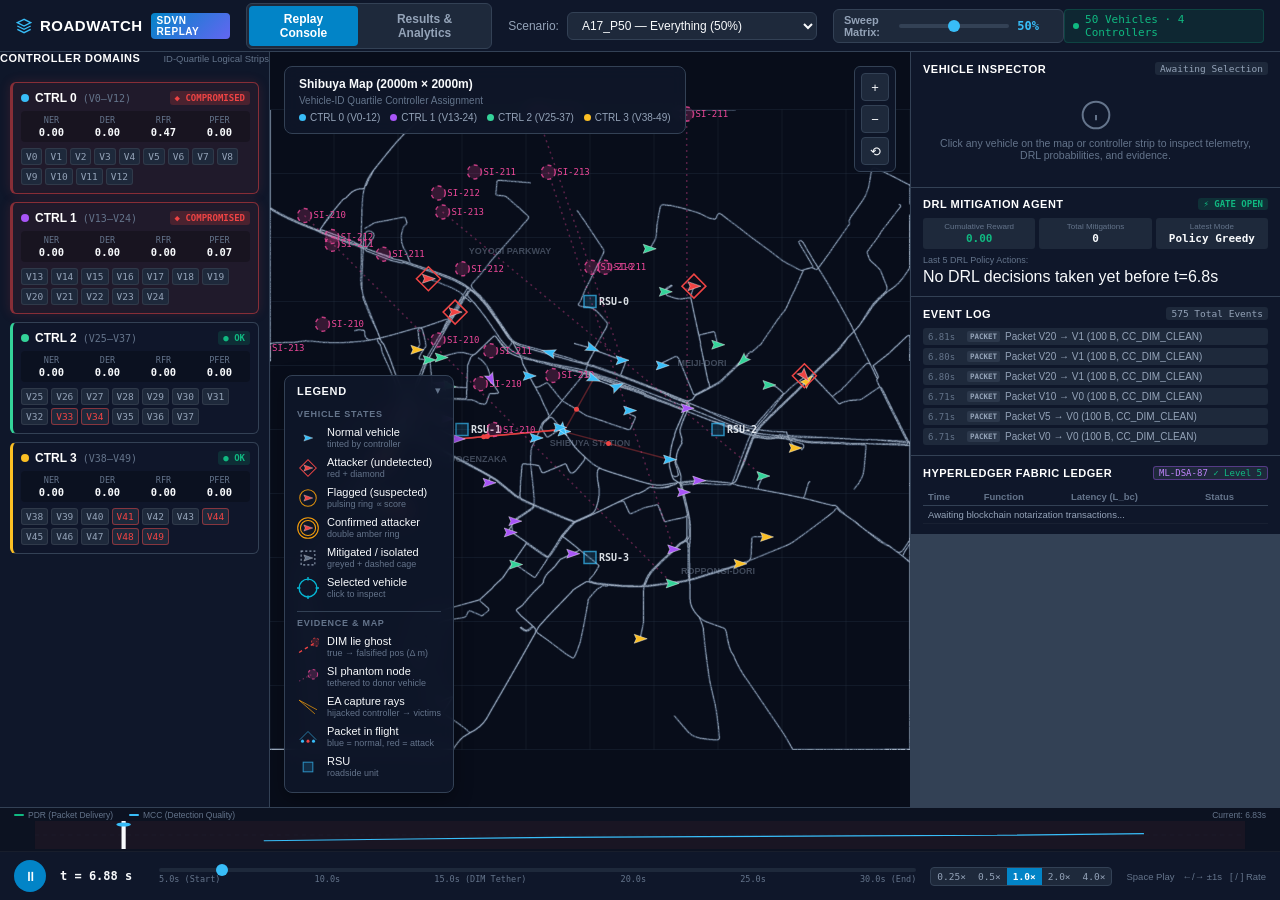
